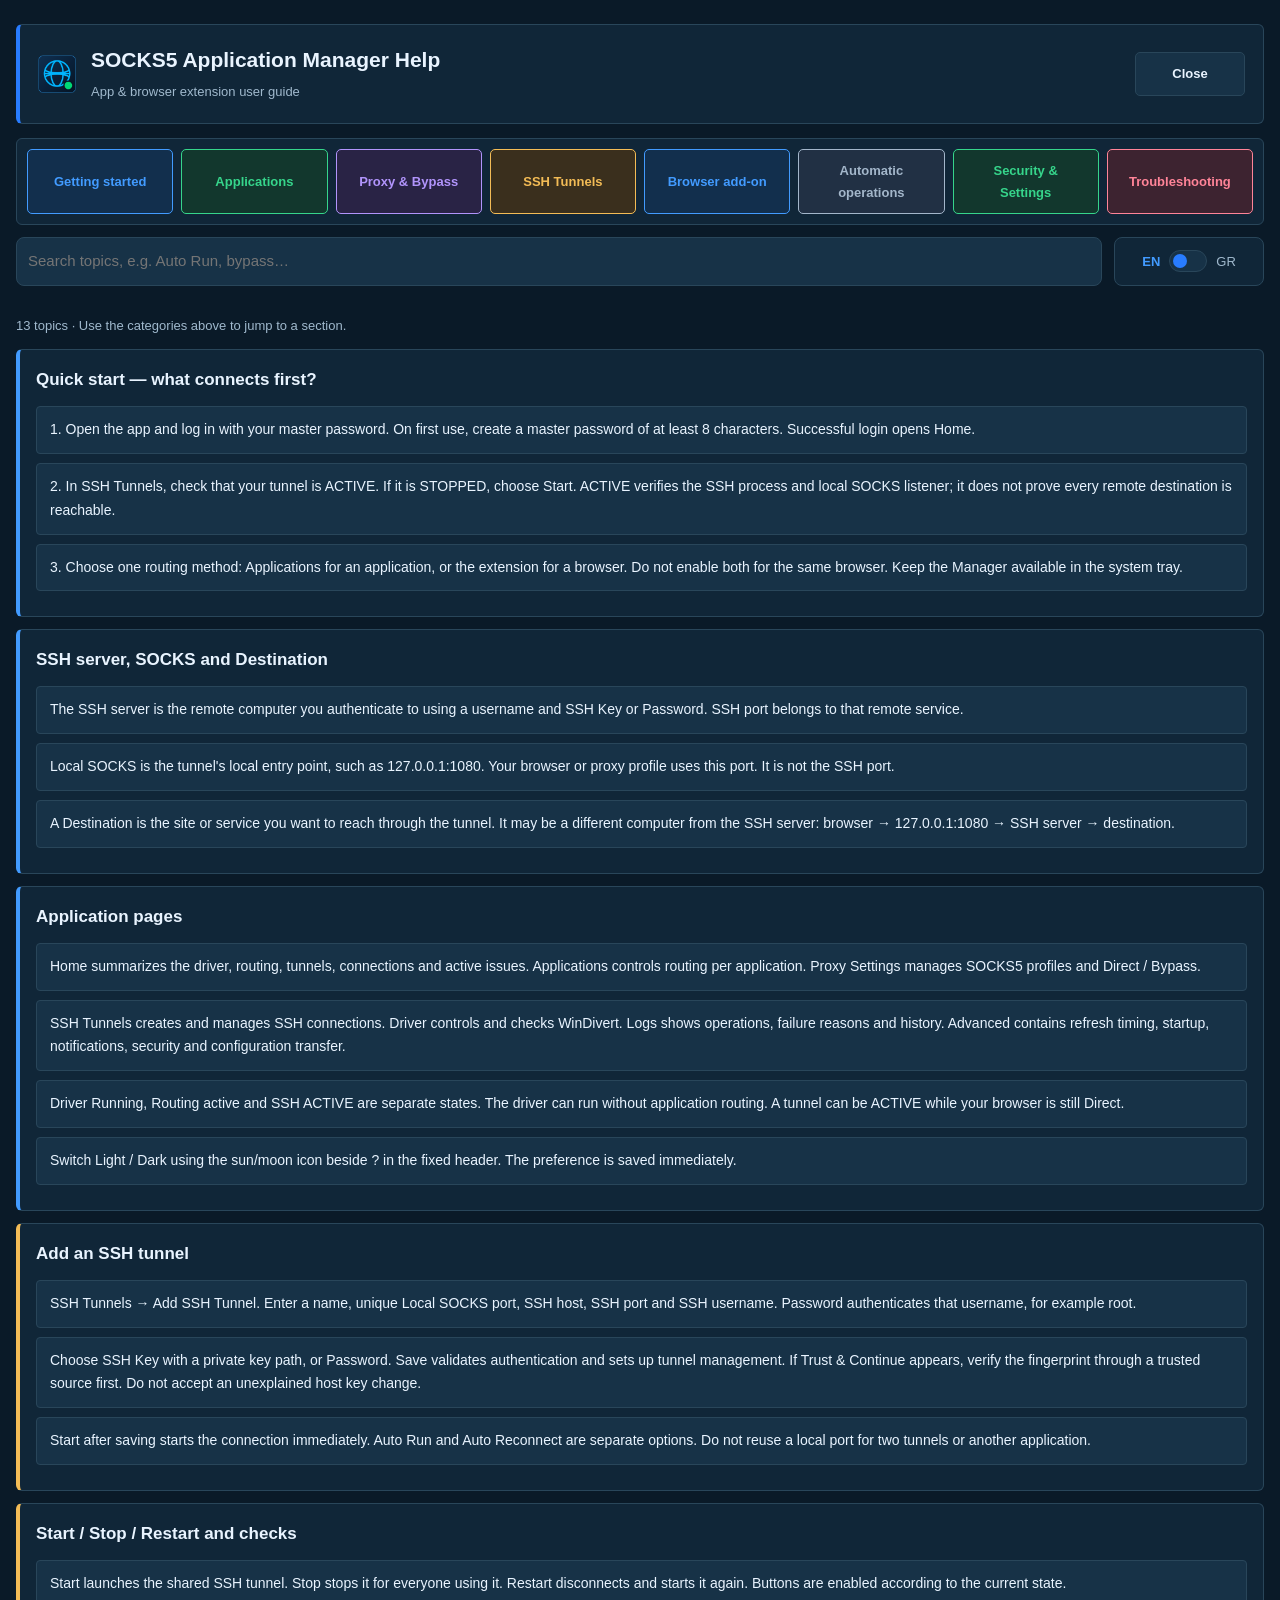
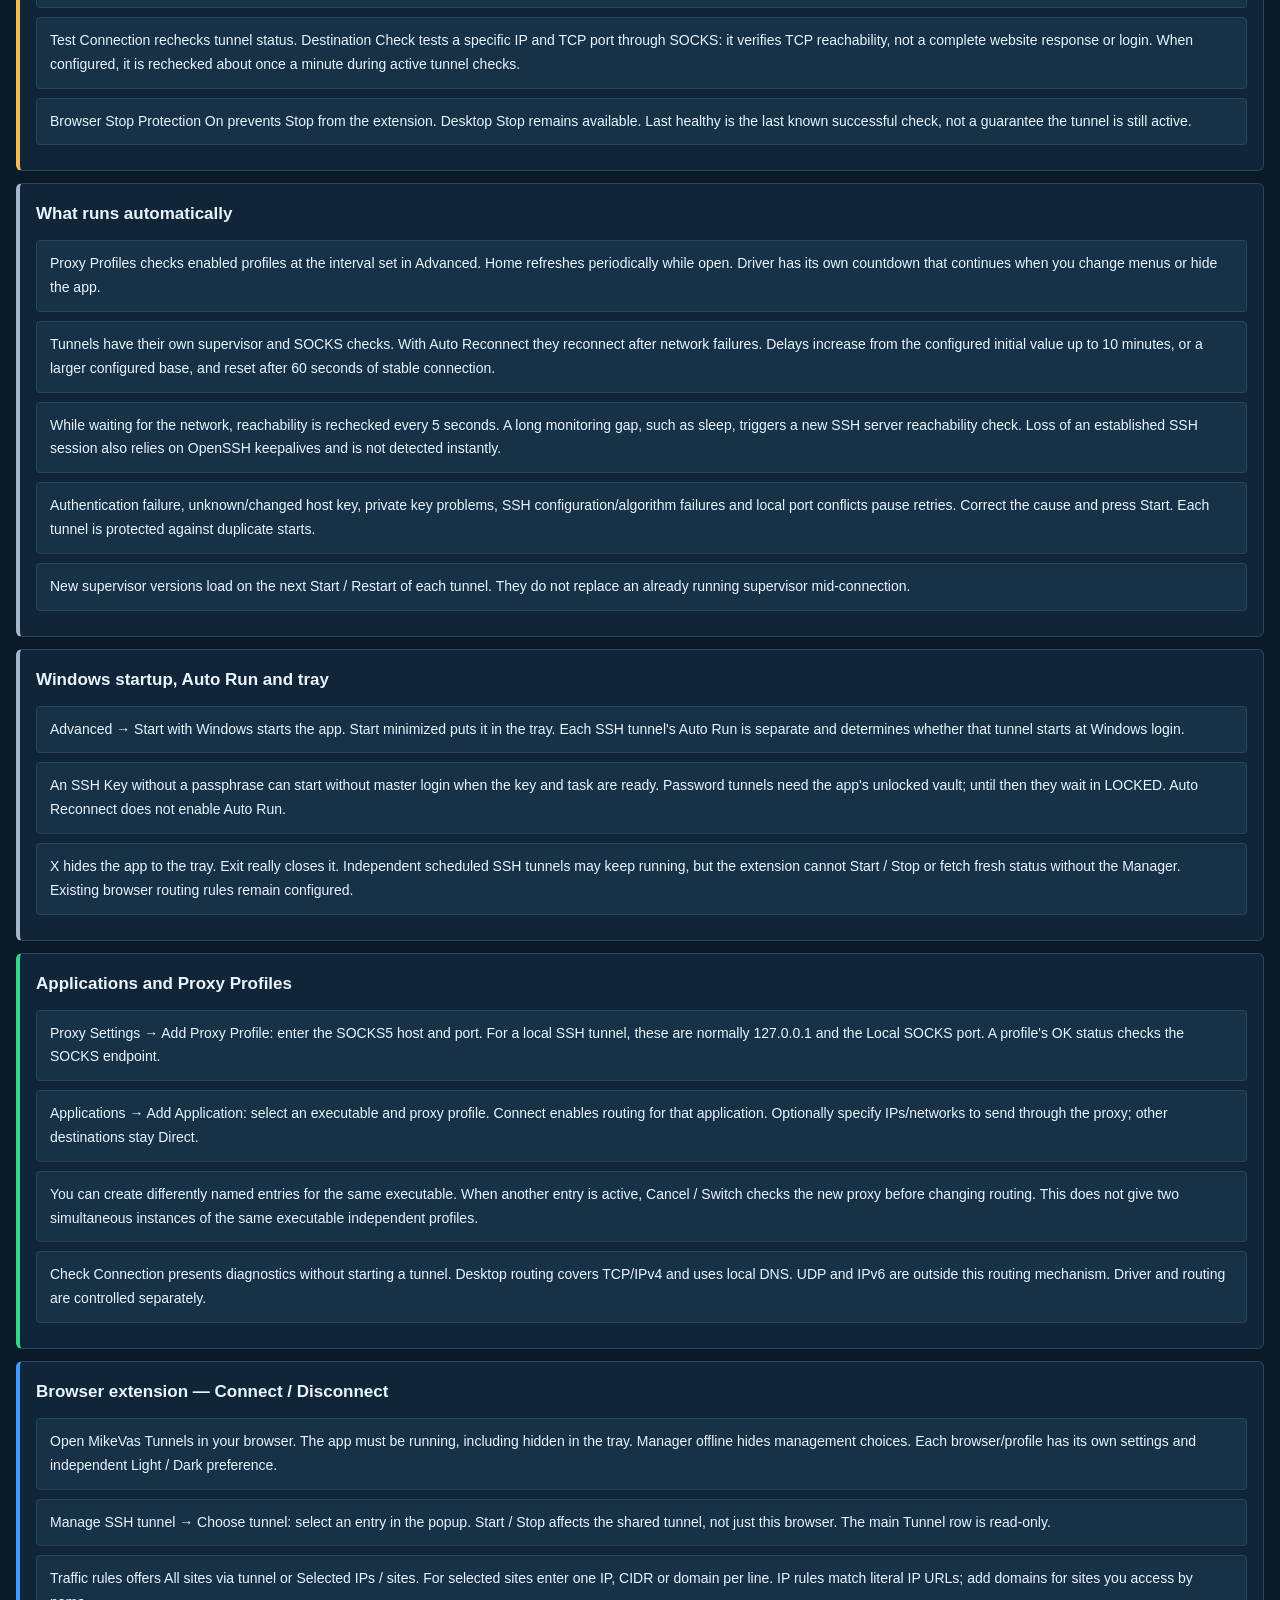
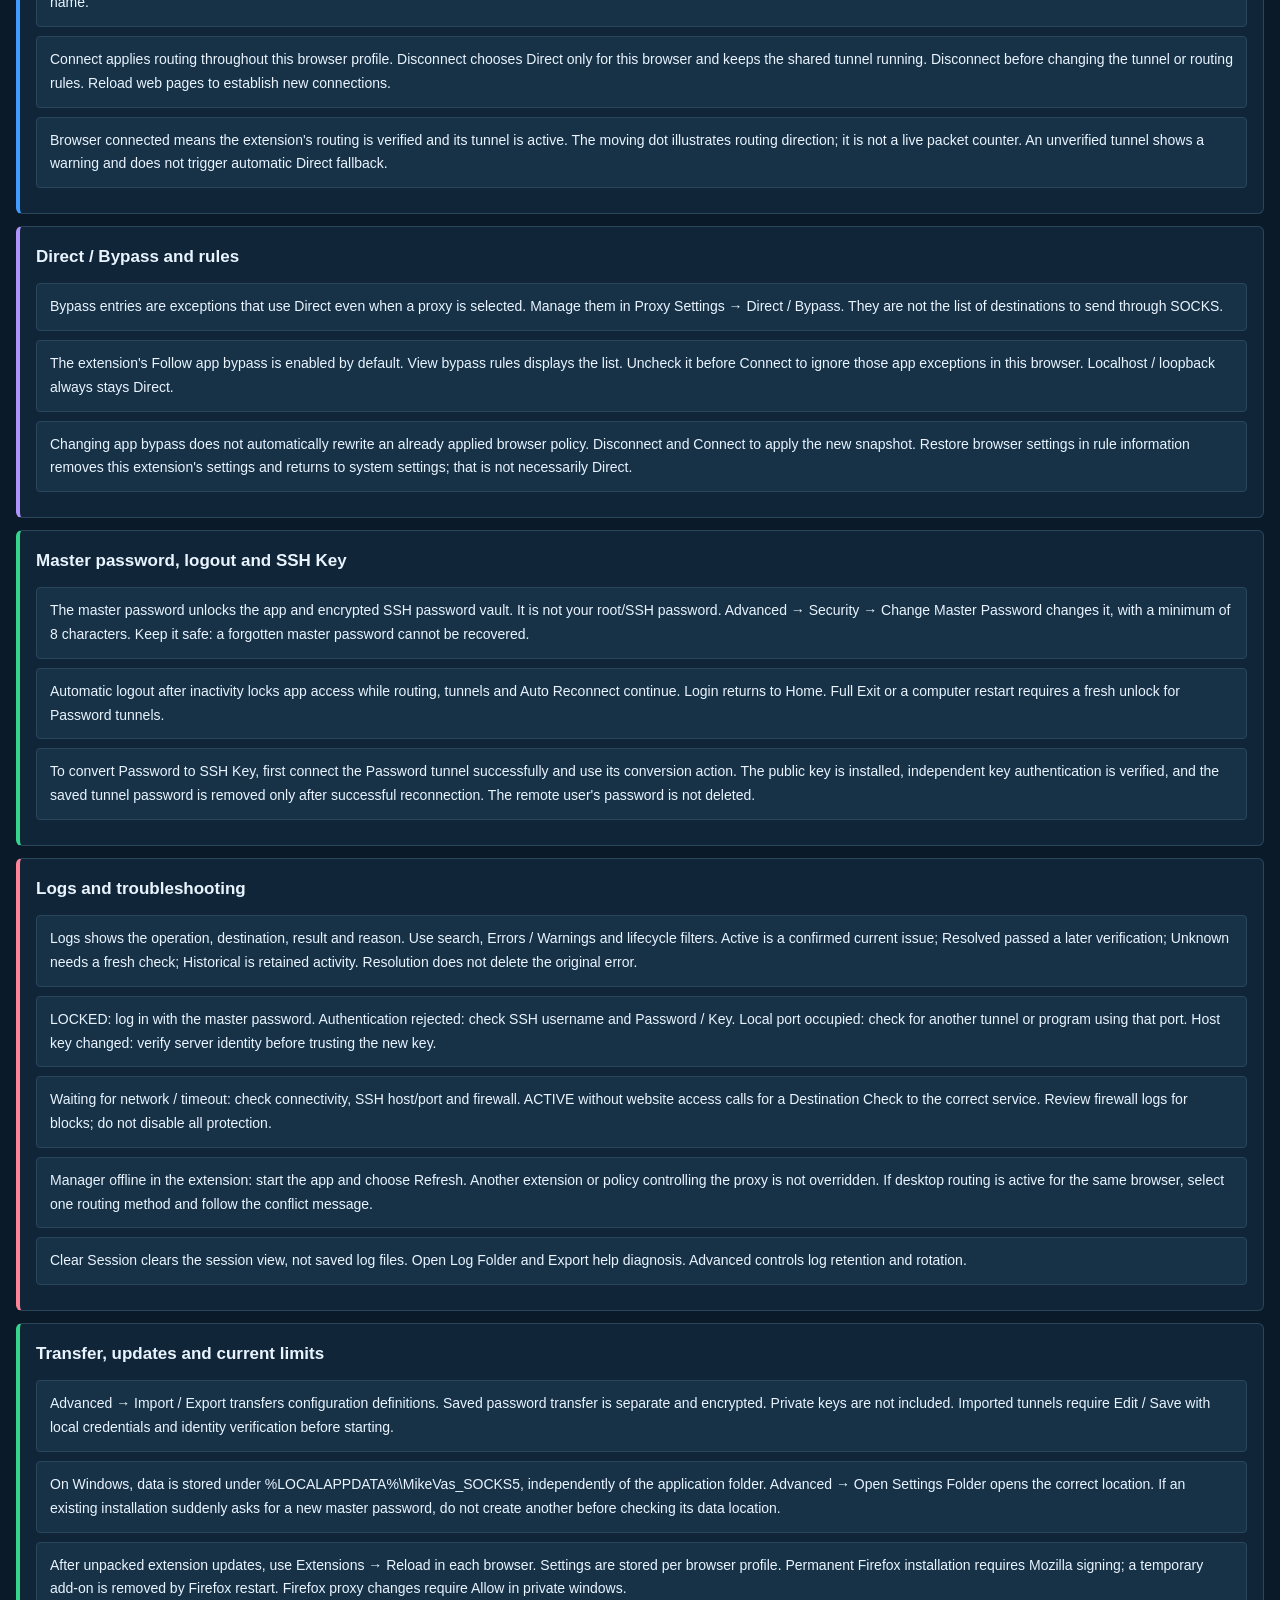
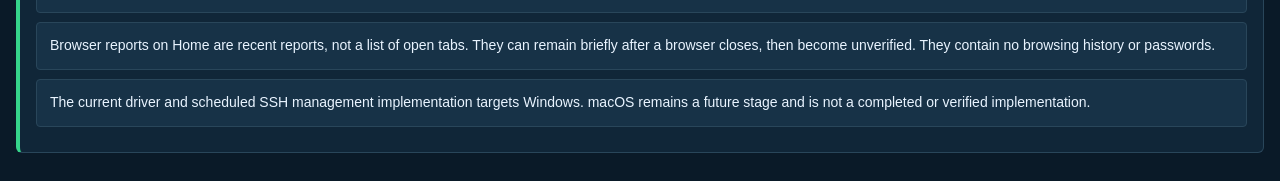
==== index.html @ c4a9d1f2 "Publish bilingual SOCKS5 Help and privacy information" ====
<!doctype html><html lang="en"><head><meta charset="utf-8"><meta name="viewport" content="width=device-width,initial-scale=1"><title>MikeVas Tunnels · Help</title><script src="help-theme.js"></script><link rel="stylesheet" href="help.css"></head><body><main><div id="guideTop"><header><img src="icon.png" width="38" height="38" alt=""><div><h1>SOCKS5 Application Manager Help</h1><p id="intro"></p></div><button id="closeGuide">Close</button></header><nav id="categories" aria-label="Help categories"></nav><div class="toolbar"><input id="search" type="search" aria-label="Search Help"><label class="language-switch"><span id="enLabel">EN</span><input id="language" type="checkbox" role="switch" aria-label="Greek language / Ελληνική γλώσσα"><span id="grLabel">GR</span></label></div></div><p id="results" role="status"></p><section data-language="el" hidden><article data-category="start" data-search="Γρήγορη εκκίνηση — τι συνδέω πρώτα; Quick start — what connects first? 1. Άνοιξε το app και κάνε login με το master password. Στην πρώτη χρήση δημιουργείς master password τουλάχιστον 8 χαρακτήρων. Μετά το login ανοίγει το Home. 2. Στο SSH Tunnels έλεγξε ότι το επιθυμητό tunnel είναι ACTIVE. Αν είναι STOPPED, πάτησε Start. Το ACTIVE σημαίνει ότι ελέγχθηκαν η εκτέλεση SSH και το τοπικό SOCKS listener — όχι ότι κάθε απομακρυσμένος προορισμός είναι διαθέσιμος. 3. Επίλεξε έναν τρόπο δρομολόγησης: Applications για μια εφαρμογή ή το πρόσθετο για τον browser. Μην ενεργοποιείς και τους δύο τρόπους για τον ίδιο browser. Η εφαρμογή παραμένει διαθέσιμη στο system tray. 1. Open the app and log in with your master password. On first use, create a master password of at least 8 characters. Successful login opens Home. 2. In SSH Tunnels, check that your tunnel is ACTIVE. If it is STOPPED, choose Start. ACTIVE verifies the SSH process and local SOCKS listener; it does not prove every remote destination is reachable. 3. Choose one routing method: Applications for an application, or the extension for a browser. Do not enable both for the same browser. Keep the Manager available in the system tray."><h2>Γρήγορη εκκίνηση — τι συνδέω πρώτα;</h2><p>1. Άνοιξε το app και κάνε login με το master password. Στην πρώτη χρήση δημιουργείς master password τουλάχιστον 8 χαρακτήρων. Μετά το login ανοίγει το Home.</p><p>2. Στο SSH Tunnels έλεγξε ότι το επιθυμητό tunnel είναι ACTIVE. Αν είναι STOPPED, πάτησε Start. Το ACTIVE σημαίνει ότι ελέγχθηκαν η εκτέλεση SSH και το τοπικό SOCKS listener — όχι ότι κάθε απομακρυσμένος προορισμός είναι διαθέσιμος.</p><p>3. Επίλεξε έναν τρόπο δρομολόγησης: Applications για μια εφαρμογή ή το πρόσθετο για τον browser. Μην ενεργοποιείς και τους δύο τρόπους για τον ίδιο browser. Η εφαρμογή παραμένει διαθέσιμη στο system tray.</p></article><article data-category="start" data-search="SSH server, SOCKS και Destination SSH server, SOCKS and Destination SSH server είναι ο απομακρυσμένος υπολογιστής στον οποίο συνδέεσαι με username και SSH Key ή Password. Το SSH port αφορά εκείνον τον server. Local SOCKS είναι η τοπική είσοδος του tunnel, π.χ. 127.0.0.1:1080. Αυτό το port χρησιμοποιεί ο browser ή το proxy profile. Δεν είναι το SSH port. Destination είναι το site ή η υπηρεσία που θέλεις να φτάσεις μέσα από το tunnel. Μπορεί να είναι άλλος υπολογιστής από τον SSH server. Παράδειγμα: browser → 127.0.0.1:1080 → SSH server → destination. The SSH server is the remote computer you authenticate to using a username and SSH Key or Password. SSH port belongs to that remote service. Local SOCKS is the tunnel&#x27;s local entry point, such as 127.0.0.1:1080. Your browser or proxy profile uses this port. It is not the SSH port. A Destination is the site or service you want to reach through the tunnel. It may be a different computer from the SSH server: browser → 127.0.0.1:1080 → SSH server → destination."><h2>SSH server, SOCKS και Destination</h2><p>SSH server είναι ο απομακρυσμένος υπολογιστής στον οποίο συνδέεσαι με username και SSH Key ή Password. Το SSH port αφορά εκείνον τον server.</p><p>Local SOCKS είναι η τοπική είσοδος του tunnel, π.χ. 127.0.0.1:1080. Αυτό το port χρησιμοποιεί ο browser ή το proxy profile. Δεν είναι το SSH port.</p><p>Destination είναι το site ή η υπηρεσία που θέλεις να φτάσεις μέσα από το tunnel. Μπορεί να είναι άλλος υπολογιστής από τον SSH server. Παράδειγμα: browser → 127.0.0.1:1080 → SSH server → destination.</p></article><article data-category="start" data-search="Οι σελίδες της εφαρμογής Application pages Home: σύνοψη driver, routing, tunnels, συνδέσεων και ενεργών προβλημάτων. Applications: δρομολόγηση ανά εφαρμογή. Proxy Settings: διαθέσιμα SOCKS5 profiles και Direct / Bypass. SSH Tunnels: δημιουργία και διαχείριση SSH συνδέσεων. Driver: κατάσταση και χειρισμός WinDivert. Logs: ενέργειες, αιτίες αποτυχίας και ιστορικό. Advanced: χρόνοι ανανέωσης, εκκίνηση, ειδοποιήσεις, ασφάλεια και μεταφορά ρυθμίσεων. Driver Running, Routing active και SSH ACTIVE είναι διαφορετικές καταστάσεις. Ο driver μπορεί να τρέχει χωρίς ενεργή δρομολόγηση. Ένα tunnel μπορεί να είναι ACTIVE χωρίς ο browser να το χρησιμοποιεί. Η αλλαγή Light / Dark γίνεται από το εικονίδιο ήλιου/φεγγαριού δίπλα στο ? της σταθερής κεφαλίδας και αποθηκεύεται αμέσως. Home summarizes the driver, routing, tunnels, connections and active issues. Applications controls routing per application. Proxy Settings manages SOCKS5 profiles and Direct / Bypass. SSH Tunnels creates and manages SSH connections. Driver controls and checks WinDivert. Logs shows operations, failure reasons and history. Advanced contains refresh timing, startup, notifications, security and configuration transfer. Driver Running, Routing active and SSH ACTIVE are separate states. The driver can run without application routing. A tunnel can be ACTIVE while your browser is still Direct. Switch Light / Dark using the sun/moon icon beside ? in the fixed header. The preference is saved immediately."><h2>Οι σελίδες της εφαρμογής</h2><p>Home: σύνοψη driver, routing, tunnels, συνδέσεων και ενεργών προβλημάτων. Applications: δρομολόγηση ανά εφαρμογή. Proxy Settings: διαθέσιμα SOCKS5 profiles και Direct / Bypass.</p><p>SSH Tunnels: δημιουργία και διαχείριση SSH συνδέσεων. Driver: κατάσταση και χειρισμός WinDivert. Logs: ενέργειες, αιτίες αποτυχίας και ιστορικό. Advanced: χρόνοι ανανέωσης, εκκίνηση, ειδοποιήσεις, ασφάλεια και μεταφορά ρυθμίσεων.</p><p>Driver Running, Routing active και SSH ACTIVE είναι διαφορετικές καταστάσεις. Ο driver μπορεί να τρέχει χωρίς ενεργή δρομολόγηση. Ένα tunnel μπορεί να είναι ACTIVE χωρίς ο browser να το χρησιμοποιεί.</p><p>Η αλλαγή Light / Dark γίνεται από το εικονίδιο ήλιου/φεγγαριού δίπλα στο ? της σταθερής κεφαλίδας και αποθηκεύεται αμέσως.</p></article><article data-category="ssh" data-search="Προσθήκη SSH tunnel Add an SSH tunnel SSH Tunnels → Add SSH Tunnel. Συμπλήρωσε όνομα, μοναδικό Local SOCKS port, SSH host, SSH port και SSH username. Το Password αφορά αυτόν τον χρήστη, π.χ. root. Επίλεξε SSH Key με διαδρομή ιδιωτικού κλειδιού ή Password. Το Save ελέγχει authentication και δημιουργεί τη διαχείριση του tunnel. Αν ζητηθεί Trust &amp; Continue, επαλήθευσε πρώτα το fingerprint από έμπιστη πηγή. Μην αποδέχεσαι ανεξήγητη αλλαγή host key. Το Start after saving ξεκινά τη σύνδεση αμέσως. Το Auto Run και το Auto Reconnect είναι ξεχωριστές επιλογές. Μην χρησιμοποιείς το ίδιο τοπικό port σε δύο tunnels ή άλλες εφαρμογές. SSH Tunnels → Add SSH Tunnel. Enter a name, unique Local SOCKS port, SSH host, SSH port and SSH username. Password authenticates that username, for example root. Choose SSH Key with a private key path, or Password. Save validates authentication and sets up tunnel management. If Trust &amp; Continue appears, verify the fingerprint through a trusted source first. Do not accept an unexplained host key change. Start after saving starts the connection immediately. Auto Run and Auto Reconnect are separate options. Do not reuse a local port for two tunnels or another application."><h2>Προσθήκη SSH tunnel</h2><p>SSH Tunnels → Add SSH Tunnel. Συμπλήρωσε όνομα, μοναδικό Local SOCKS port, SSH host, SSH port και SSH username. Το Password αφορά αυτόν τον χρήστη, π.χ. root.</p><p>Επίλεξε SSH Key με διαδρομή ιδιωτικού κλειδιού ή Password. Το Save ελέγχει authentication και δημιουργεί τη διαχείριση του tunnel. Αν ζητηθεί Trust &amp; Continue, επαλήθευσε πρώτα το fingerprint από έμπιστη πηγή. Μην αποδέχεσαι ανεξήγητη αλλαγή host key.</p><p>Το Start after saving ξεκινά τη σύνδεση αμέσως. Το Auto Run και το Auto Reconnect είναι ξεχωριστές επιλογές. Μην χρησιμοποιείς το ίδιο τοπικό port σε δύο tunnels ή άλλες εφαρμογές.</p></article><article data-category="ssh" data-search="Start / Stop / Restart και έλεγχοι Start / Stop / Restart and checks Start ξεκινά το κοινό SSH tunnel. Stop το σταματά για όλους όσοι το χρησιμοποιούν. Restart διακόπτει και ξαναξεκινά το tunnel. Τα κουμπιά ενεργοποιούνται ανάλογα με την κατάστασή του. Test Connection επανελέγχει την κατάσταση του tunnel. Destination Check αφορά συγκεκριμένη IP και TCP port μέσα από το SOCKS: επαληθεύει TCP πρόσβαση, όχι πλήρη λειτουργία ιστοσελίδας ή login. Όταν έχει οριστεί, επανελέγχεται περίπου κάθε λεπτό κατά τους ελέγχους του ενεργού tunnel. Browser Stop Protection On απαγορεύει Stop από το πρόσθετο. Το Stop μέσα στο app παραμένει διαθέσιμο. Last healthy είναι ο χρόνος της τελευταίας γνωστής επιτυχίας, όχι εγγύηση ότι η σύνδεση είναι ακόμη ενεργή. Start launches the shared SSH tunnel. Stop stops it for everyone using it. Restart disconnects and starts it again. Buttons are enabled according to the current state. Test Connection rechecks tunnel status. Destination Check tests a specific IP and TCP port through SOCKS: it verifies TCP reachability, not a complete website response or login. When configured, it is rechecked about once a minute during active tunnel checks. Browser Stop Protection On prevents Stop from the extension. Desktop Stop remains available. Last healthy is the last known successful check, not a guarantee the tunnel is still active."><h2>Start / Stop / Restart και έλεγχοι</h2><p>Start ξεκινά το κοινό SSH tunnel. Stop το σταματά για όλους όσοι το χρησιμοποιούν. Restart διακόπτει και ξαναξεκινά το tunnel. Τα κουμπιά ενεργοποιούνται ανάλογα με την κατάστασή του.</p><p>Test Connection επανελέγχει την κατάσταση του tunnel. Destination Check αφορά συγκεκριμένη IP και TCP port μέσα από το SOCKS: επαληθεύει TCP πρόσβαση, όχι πλήρη λειτουργία ιστοσελίδας ή login. Όταν έχει οριστεί, επανελέγχεται περίπου κάθε λεπτό κατά τους ελέγχους του ενεργού tunnel.</p><p>Browser Stop Protection On απαγορεύει Stop από το πρόσθετο. Το Stop μέσα στο app παραμένει διαθέσιμο. Last healthy είναι ο χρόνος της τελευταίας γνωστής επιτυχίας, όχι εγγύηση ότι η σύνδεση είναι ακόμη ενεργή.</p></article><article data-category="automatic" data-search="Τι κάνει αυτόματα What runs automatically Proxy Profiles: έλεγχος των ενεργοποιημένων profiles στο διάστημα του Advanced. Home: περιοδική ενημέρωση όταν είναι ανοιχτό. Driver: ανεξάρτητη αντίστροφη μέτρηση που συνεχίζεται όταν αλλάζεις μενού ή κρύβεις το app. Τα tunnels έχουν δικό τους supervisor και ελέγχους SOCKS. Με Auto Reconnect επανασυνδέονται μετά από αποτυχίες δικτύου. Η αναμονή αυξάνεται από τον επιλεγμένο αρχικό χρόνο έως 10 λεπτά, ή μεγαλύτερο αρχικό χρόνο αν έχει οριστεί, και επανέρχεται μετά από 60 δευτερόλεπτα σταθερής σύνδεσης. Κατά την αναμονή δικτύου γίνεται επανέλεγχος ανά 5 δευτερόλεπτα. Μεγάλο κενό επιτήρησης, όπως sleep, προκαλεί νέο έλεγχο πρόσβασης στον SSH server. Η ανίχνευση απώλειας μιας ήδη ενεργής SSH σύνδεσης χρησιμοποιεί και τα OpenSSH keepalives και δεν είναι στιγμιαία. Λάθος authentication, άγνωστο/αλλαγμένο host key, πρόβλημα ιδιωτικού key, SSH configuration/algorithm ή κατειλημμένο local port σταματούν τις επαναλήψεις. Διόρθωσε την αιτία και πάτησε Start. Κάθε tunnel έχει προστασία από διπλές εκκινήσεις. Οι νέες εκδόσεις του supervisor φορτώνονται στο επόμενο Start / Restart του tunnel. Δεν αντικαθιστούν την εκτέλεση ενός ήδη ενεργού tunnel στη μέση της σύνδεσης. Proxy Profiles checks enabled profiles at the interval set in Advanced. Home refreshes periodically while open. Driver has its own countdown that continues when you change menus or hide the app. Tunnels have their own supervisor and SOCKS checks. With Auto Reconnect they reconnect after network failures. Delays increase from the configured initial value up to 10 minutes, or a larger configured base, and reset after 60 seconds of stable connection. While waiting for the network, reachability is rechecked every 5 seconds. A long monitoring gap, such as sleep, triggers a new SSH server reachability check. Loss of an established SSH session also relies on OpenSSH keepalives and is not detected instantly. Authentication failure, unknown/changed host key, private key problems, SSH configuration/algorithm failures and local port conflicts pause retries. Correct the cause and press Start. Each tunnel is protected against duplicate starts. New supervisor versions load on the next Start / Restart of each tunnel. They do not replace an already running supervisor mid-connection."><h2>Τι κάνει αυτόματα</h2><p>Proxy Profiles: έλεγχος των ενεργοποιημένων profiles στο διάστημα του Advanced. Home: περιοδική ενημέρωση όταν είναι ανοιχτό. Driver: ανεξάρτητη αντίστροφη μέτρηση που συνεχίζεται όταν αλλάζεις μενού ή κρύβεις το app.</p><p>Τα tunnels έχουν δικό τους supervisor και ελέγχους SOCKS. Με Auto Reconnect επανασυνδέονται μετά από αποτυχίες δικτύου. Η αναμονή αυξάνεται από τον επιλεγμένο αρχικό χρόνο έως 10 λεπτά, ή μεγαλύτερο αρχικό χρόνο αν έχει οριστεί, και επανέρχεται μετά από 60 δευτερόλεπτα σταθερής σύνδεσης.</p><p>Κατά την αναμονή δικτύου γίνεται επανέλεγχος ανά 5 δευτερόλεπτα. Μεγάλο κενό επιτήρησης, όπως sleep, προκαλεί νέο έλεγχο πρόσβασης στον SSH server. Η ανίχνευση απώλειας μιας ήδη ενεργής SSH σύνδεσης χρησιμοποιεί και τα OpenSSH keepalives και δεν είναι στιγμιαία.</p><p>Λάθος authentication, άγνωστο/αλλαγμένο host key, πρόβλημα ιδιωτικού key, SSH configuration/algorithm ή κατειλημμένο local port σταματούν τις επαναλήψεις. Διόρθωσε την αιτία και πάτησε Start. Κάθε tunnel έχει προστασία από διπλές εκκινήσεις.</p><p>Οι νέες εκδόσεις του supervisor φορτώνονται στο επόμενο Start / Restart του tunnel. Δεν αντικαθιστούν την εκτέλεση ενός ήδη ενεργού tunnel στη μέση της σύνδεσης.</p></article><article data-category="automatic" data-search="Windows startup, Auto Run και tray Windows startup, Auto Run and tray Advanced → Start with Windows ξεκινά το app. Start minimized το εμφανίζει στο tray. Το Auto Run κάθε SSH tunnel είναι ξεχωριστό: καθορίζει αν το tunnel ξεκινά με το login στα Windows. SSH Key χωρίς passphrase μπορεί να ξεκινά χωρίς master login, όταν το key και το task είναι έτοιμα. Password tunnel χρειάζεται ξεκλείδωτο vault από το app· πριν από αυτό περιμένει σε LOCKED. Το Auto Reconnect δεν ενεργοποιεί από μόνο του το Auto Run. Το Χ κρύβει το app στο tray. Exit το κλείνει πραγματικά. Τα ανεξάρτητα scheduled SSH tunnels μπορούν να συνεχίζουν, αλλά το πρόσθετο δεν μπορεί να κάνει Start / Stop ή να πάρει νέα στοιχεία χωρίς το Manager. Οι ήδη εφαρμοσμένοι κανόνες browser παραμένουν. Advanced → Start with Windows starts the app. Start minimized puts it in the tray. Each SSH tunnel&#x27;s Auto Run is separate and determines whether that tunnel starts at Windows login. An SSH Key without a passphrase can start without master login when the key and task are ready. Password tunnels need the app&#x27;s unlocked vault; until then they wait in LOCKED. Auto Reconnect does not enable Auto Run. X hides the app to the tray. Exit really closes it. Independent scheduled SSH tunnels may keep running, but the extension cannot Start / Stop or fetch fresh status without the Manager. Existing browser routing rules remain configured."><h2>Windows startup, Auto Run και tray</h2><p>Advanced → Start with Windows ξεκινά το app. Start minimized το εμφανίζει στο tray. Το Auto Run κάθε SSH tunnel είναι ξεχωριστό: καθορίζει αν το tunnel ξεκινά με το login στα Windows.</p><p>SSH Key χωρίς passphrase μπορεί να ξεκινά χωρίς master login, όταν το key και το task είναι έτοιμα. Password tunnel χρειάζεται ξεκλείδωτο vault από το app· πριν από αυτό περιμένει σε LOCKED. Το Auto Reconnect δεν ενεργοποιεί από μόνο του το Auto Run.</p><p>Το Χ κρύβει το app στο tray. Exit το κλείνει πραγματικά. Τα ανεξάρτητα scheduled SSH tunnels μπορούν να συνεχίζουν, αλλά το πρόσθετο δεν μπορεί να κάνει Start / Stop ή να πάρει νέα στοιχεία χωρίς το Manager. Οι ήδη εφαρμοσμένοι κανόνες browser παραμένουν.</p></article><article data-category="applications" data-search="Applications και Proxy Profiles Applications and Proxy Profiles Proxy Settings → Add Proxy Profile: δώσε το SOCKS5 host και port. Για τοπικό SSH tunnel είναι συνήθως 127.0.0.1 και το Local SOCKS port. Το OK ενός profile αφορά τον έλεγχο του SOCKS endpoint. Applications → Add Application: επίλεξε executable και proxy profile. Connect ενεργοποιεί δρομολόγηση για τη συγκεκριμένη εφαρμογή. Προαιρετικά όρισε IP / networks που θα πάνε μέσω proxy· οι υπόλοιποι προορισμοί μένουν Direct. Για το ίδιο executable μπορείς να έχεις διαφορετικές ονομασμένες εγγραφές. Όταν άλλη εγγραφή είναι ήδη ενεργή, το popup Cancel / Switch ελέγχει πρώτα το νέο proxy και μετά αλλάζει τη δρομολόγηση. Δεν ξεχωρίζει δύο ταυτόχρονες εκτελέσεις του ίδιου executable ως ανεξάρτητα profiles. Check Connection παρουσιάζει διαγνωστικά χωρίς να ξεκινά tunnel. Η δρομολόγηση του desktop καλύπτει TCP/IPv4 και χρησιμοποιεί το τοπικό DNS. UDP και IPv6 δεν δρομολογούνται από αυτόν τον μηχανισμό. Το Driver και το routing ελέγχονται ξεχωριστά. Proxy Settings → Add Proxy Profile: enter the SOCKS5 host and port. For a local SSH tunnel, these are normally 127.0.0.1 and the Local SOCKS port. A profile&#x27;s OK status checks the SOCKS endpoint. Applications → Add Application: select an executable and proxy profile. Connect enables routing for that application. Optionally specify IPs/networks to send through the proxy; other destinations stay Direct. You can create differently named entries for the same executable. When another entry is active, Cancel / Switch checks the new proxy before changing routing. This does not give two simultaneous instances of the same executable independent profiles. Check Connection presents diagnostics without starting a tunnel. Desktop routing covers TCP/IPv4 and uses local DNS. UDP and IPv6 are outside this routing mechanism. Driver and routing are controlled separately."><h2>Applications και Proxy Profiles</h2><p>Proxy Settings → Add Proxy Profile: δώσε το SOCKS5 host και port. Για τοπικό SSH tunnel είναι συνήθως 127.0.0.1 και το Local SOCKS port. Το OK ενός profile αφορά τον έλεγχο του SOCKS endpoint.</p><p>Applications → Add Application: επίλεξε executable και proxy profile. Connect ενεργοποιεί δρομολόγηση για τη συγκεκριμένη εφαρμογή. Προαιρετικά όρισε IP / networks που θα πάνε μέσω proxy· οι υπόλοιποι προορισμοί μένουν Direct.</p><p>Για το ίδιο executable μπορείς να έχεις διαφορετικές ονομασμένες εγγραφές. Όταν άλλη εγγραφή είναι ήδη ενεργή, το popup Cancel / Switch ελέγχει πρώτα το νέο proxy και μετά αλλάζει τη δρομολόγηση. Δεν ξεχωρίζει δύο ταυτόχρονες εκτελέσεις του ίδιου executable ως ανεξάρτητα profiles.</p><p>Check Connection παρουσιάζει διαγνωστικά χωρίς να ξεκινά tunnel. Η δρομολόγηση του desktop καλύπτει TCP/IPv4 και χρησιμοποιεί το τοπικό DNS. UDP και IPv6 δεν δρομολογούνται από αυτόν τον μηχανισμό. Το Driver και το routing ελέγχονται ξεχωριστά.</p></article><article data-category="browser" data-search="Πρόσθετο browser — Connect / Disconnect Browser extension — Connect / Disconnect Άνοιξε το MikeVas Tunnels στον browser. Το app πρέπει να τρέχει, ακόμη και κρυμμένο στο tray. Η ένδειξη Manager offline κρύβει τις επιλογές διαχείρισης. Κάθε browser/profile έχει δικές του ρυθμίσεις και ανεξάρτητο Light / Dark. Manage SSH tunnel → Choose tunnel: επίλεξε από το popup. Τα Start / Stop αφορούν το κοινό tunnel, όχι μόνο τον browser. Η γραμμή Tunnel στην κύρια οθόνη είναι μόνο ένδειξη. Traffic rules: All sites via tunnel ή Selected IPs / sites. Στη δεύτερη επιλογή βάλε μία IP, CIDR ή domain ανά γραμμή. Οι IP κανόνες ταιριάζουν σε URL με κυριολεκτική IP· πρόσθεσε domain για site που ανοίγεις με όνομα. Connect εφαρμόζει τη ρύθμιση σε όλο το συγκεκριμένο browser profile. Disconnect επιλέγει Direct μόνο για αυτόν τον browser, χωρίς να σταματά το κοινό tunnel. Όσο είναι συνδεδεμένος ο browser, αποσυνδέσου πρώτα για αλλαγή tunnel ή κανόνων. Κάνε Reload στη σελίδα για νέες συνδέσεις. Browser connected σημαίνει επιβεβαιωμένη ρύθμιση του πρόσθετου και ενεργό tunnel. Η κινούμενη τελεία δείχνει κατεύθυνση δρομολόγησης, όχι πραγματική καταμέτρηση πακέτων. Αν το tunnel δεν επαληθεύεται, εμφανίζεται προειδοποίηση και δεν γίνεται αυτόματο Direct fallback. Open MikeVas Tunnels in your browser. The app must be running, including hidden in the tray. Manager offline hides management choices. Each browser/profile has its own settings and independent Light / Dark preference. Manage SSH tunnel → Choose tunnel: select an entry in the popup. Start / Stop affects the shared tunnel, not just this browser. The main Tunnel row is read-only. Traffic rules offers All sites via tunnel or Selected IPs / sites. For selected sites enter one IP, CIDR or domain per line. IP rules match literal IP URLs; add domains for sites you access by name. Connect applies routing throughout this browser profile. Disconnect chooses Direct only for this browser and keeps the shared tunnel running. Disconnect before changing the tunnel or routing rules. Reload web pages to establish new connections. Browser connected means the extension&#x27;s routing is verified and its tunnel is active. The moving dot illustrates routing direction; it is not a live packet counter. An unverified tunnel shows a warning and does not trigger automatic Direct fallback."><h2>Πρόσθετο browser — Connect / Disconnect</h2><p>Άνοιξε το MikeVas Tunnels στον browser. Το app πρέπει να τρέχει, ακόμη και κρυμμένο στο tray. Η ένδειξη Manager offline κρύβει τις επιλογές διαχείρισης. Κάθε browser/profile έχει δικές του ρυθμίσεις και ανεξάρτητο Light / Dark.</p><p>Manage SSH tunnel → Choose tunnel: επίλεξε από το popup. Τα Start / Stop αφορούν το κοινό tunnel, όχι μόνο τον browser. Η γραμμή Tunnel στην κύρια οθόνη είναι μόνο ένδειξη.</p><p>Traffic rules: All sites via tunnel ή Selected IPs / sites. Στη δεύτερη επιλογή βάλε μία IP, CIDR ή domain ανά γραμμή. Οι IP κανόνες ταιριάζουν σε URL με κυριολεκτική IP· πρόσθεσε domain για site που ανοίγεις με όνομα.</p><p>Connect εφαρμόζει τη ρύθμιση σε όλο το συγκεκριμένο browser profile. Disconnect επιλέγει Direct μόνο για αυτόν τον browser, χωρίς να σταματά το κοινό tunnel. Όσο είναι συνδεδεμένος ο browser, αποσυνδέσου πρώτα για αλλαγή tunnel ή κανόνων. Κάνε Reload στη σελίδα για νέες συνδέσεις.</p><p>Browser connected σημαίνει επιβεβαιωμένη ρύθμιση του πρόσθετου και ενεργό tunnel. Η κινούμενη τελεία δείχνει κατεύθυνση δρομολόγησης, όχι πραγματική καταμέτρηση πακέτων. Αν το tunnel δεν επαληθεύεται, εμφανίζεται προειδοποίηση και δεν γίνεται αυτόματο Direct fallback.</p></article><article data-category="proxy" data-search="Direct / Bypass και κανόνες Direct / Bypass and rules Bypass είναι εξαιρέσεις που βγαίνουν Direct ακόμη και όταν έχει επιλεγεί proxy. Διαχειρίζονται από Proxy Settings → Direct / Bypass. Δεν είναι λίστα προορισμών που πρέπει να πάνε μέσα στο SOCKS. Στο πρόσθετο το Follow app bypass είναι ενεργό από προεπιλογή. View bypass rules δείχνει τη λίστα. Αν το απενεργοποιήσεις πριν από Connect, το συγκεκριμένο browser αγνοεί αυτές τις εξαιρέσεις. Localhost / loopback παραμένουν πάντα Direct. Οι αλλαγές στα app bypass δεν ξαναγράφουν αυτόματα ήδη εφαρμοσμένους κανόνες browser. Για νέα ρύθμιση κάνε Disconnect και Connect. Το Restore browser settings στις πληροφορίες κανόνων αφαιρεί τη ρύθμιση του πρόσθετου και επιστρέφει στις ρυθμίσεις συστήματος — δεν σημαίνει υποχρεωτικά Direct. Bypass entries are exceptions that use Direct even when a proxy is selected. Manage them in Proxy Settings → Direct / Bypass. They are not the list of destinations to send through SOCKS. The extension&#x27;s Follow app bypass is enabled by default. View bypass rules displays the list. Uncheck it before Connect to ignore those app exceptions in this browser. Localhost / loopback always stays Direct. Changing app bypass does not automatically rewrite an already applied browser policy. Disconnect and Connect to apply the new snapshot. Restore browser settings in rule information removes this extension&#x27;s settings and returns to system settings; that is not necessarily Direct."><h2>Direct / Bypass και κανόνες</h2><p>Bypass είναι εξαιρέσεις που βγαίνουν Direct ακόμη και όταν έχει επιλεγεί proxy. Διαχειρίζονται από Proxy Settings → Direct / Bypass. Δεν είναι λίστα προορισμών που πρέπει να πάνε μέσα στο SOCKS.</p><p>Στο πρόσθετο το Follow app bypass είναι ενεργό από προεπιλογή. View bypass rules δείχνει τη λίστα. Αν το απενεργοποιήσεις πριν από Connect, το συγκεκριμένο browser αγνοεί αυτές τις εξαιρέσεις. Localhost / loopback παραμένουν πάντα Direct.</p><p>Οι αλλαγές στα app bypass δεν ξαναγράφουν αυτόματα ήδη εφαρμοσμένους κανόνες browser. Για νέα ρύθμιση κάνε Disconnect και Connect. Το Restore browser settings στις πληροφορίες κανόνων αφαιρεί τη ρύθμιση του πρόσθετου και επιστρέφει στις ρυθμίσεις συστήματος — δεν σημαίνει υποχρεωτικά Direct.</p></article><article data-category="security" data-search="Master password, logout και SSH Key Master password, logout and SSH Key Το master password ξεκλειδώνει το app και το κρυπτογραφημένο vault των SSH passwords. Δεν είναι το root/SSH password. Advanced → Security → Change Master Password αλλάζει το master με ελάχιστο 8 χαρακτήρες. Κράτησέ το με ασφάλεια: δεν υπάρχει ανάκτηση ξεχασμένου master. Automatic logout σε λεπτά αδράνειας κλειδώνει την πρόσβαση στο app, ενώ routing, tunnels και Auto Reconnect συνεχίζουν. Το login ξανανοίγει το Home. Το πλήρες Exit ή restart υπολογιστή απαιτεί νέο ξεκλείδωμα για Password tunnels. Μετατροπή Password σε SSH Key: σύνδεσε πρώτα επιτυχώς το Password tunnel και χρησιμοποίησε τη μετατροπή της εγγραφής. Εγκαθίσταται δημόσιο key, ελέγχεται ανεξάρτητη σύνδεση με key και μόνο μετά την επιτυχημένη επανασύνδεση αφαιρείται το αποθηκευμένο password του tunnel. Το password του απομακρυσμένου χρήστη δεν διαγράφεται. The master password unlocks the app and encrypted SSH password vault. It is not your root/SSH password. Advanced → Security → Change Master Password changes it, with a minimum of 8 characters. Keep it safe: a forgotten master password cannot be recovered. Automatic logout after inactivity locks app access while routing, tunnels and Auto Reconnect continue. Login returns to Home. Full Exit or a computer restart requires a fresh unlock for Password tunnels. To convert Password to SSH Key, first connect the Password tunnel successfully and use its conversion action. The public key is installed, independent key authentication is verified, and the saved tunnel password is removed only after successful reconnection. The remote user&#x27;s password is not deleted."><h2>Master password, logout και SSH Key</h2><p>Το master password ξεκλειδώνει το app και το κρυπτογραφημένο vault των SSH passwords. Δεν είναι το root/SSH password. Advanced → Security → Change Master Password αλλάζει το master με ελάχιστο 8 χαρακτήρες. Κράτησέ το με ασφάλεια: δεν υπάρχει ανάκτηση ξεχασμένου master.</p><p>Automatic logout σε λεπτά αδράνειας κλειδώνει την πρόσβαση στο app, ενώ routing, tunnels και Auto Reconnect συνεχίζουν. Το login ξανανοίγει το Home. Το πλήρες Exit ή restart υπολογιστή απαιτεί νέο ξεκλείδωμα για Password tunnels.</p><p>Μετατροπή Password σε SSH Key: σύνδεσε πρώτα επιτυχώς το Password tunnel και χρησιμοποίησε τη μετατροπή της εγγραφής. Εγκαθίσταται δημόσιο key, ελέγχεται ανεξάρτητη σύνδεση με key και μόνο μετά την επιτυχημένη επανασύνδεση αφαιρείται το αποθηκευμένο password του tunnel. Το password του απομακρυσμένου χρήστη δεν διαγράφεται.</p></article><article data-category="troubleshooting" data-search="Logs και αντιμετώπιση προβλημάτων Logs and troubleshooting Logs εμφανίζει την ενέργεια, τον προορισμό, το αποτέλεσμα και την αιτία. Χρησιμοποίησε αναζήτηση, Errors / Warnings και φίλτρο κατάστασης. Active είναι επιβεβαιωμένο ενεργό πρόβλημα, Resolved επιλύθηκε μετά από έλεγχο, Unknown χρειάζεται νέο έλεγχο και Historical είναι ιστορική καταγραφή. Η επίλυση δεν διαγράφει το αρχικό σφάλμα. LOCKED: κάνε master login. Authentication rejected: έλεγξε SSH username και Password / Key. Local port occupied: έλεγξε αν άλλο tunnel ή πρόγραμμα χρησιμοποιεί το port. Host key changed: επιβεβαίωσε την ταυτότητα του server πριν εμπιστευτείς νέο key. Waiting for network / timeout: έλεγξε σύνδεση, SSH host/port και firewall. Το ACTIVE χωρίς πρόσβαση σε site χρειάζεται Destination Check προς τη σωστή υπηρεσία. Για αποκλεισμό από firewall έλεγξε την καταγραφή του firewall· μην απενεργοποιείς συνολικά την προστασία. Manager offline στο πρόσθετο: άνοιξε το app και πάτησε Refresh. Αν άλλη επέκταση ή policy ελέγχει το proxy, η εφαρμογή δεν την παρακάμπτει. Αν υπάρχει desktop routing για τον ίδιο browser, επίλεξε έναν μηχανισμό και ακολούθησε το μήνυμα σύγκρουσης. Clear Session καθαρίζει την προβολή συνεδρίας, όχι τα αποθηκευμένα log files. Open Log Folder και Export βοηθούν στη διάγνωση. Η διατήρηση/περιστροφή logs ορίζεται στο Advanced. Logs shows the operation, destination, result and reason. Use search, Errors / Warnings and lifecycle filters. Active is a confirmed current issue; Resolved passed a later verification; Unknown needs a fresh check; Historical is retained activity. Resolution does not delete the original error. LOCKED: log in with the master password. Authentication rejected: check SSH username and Password / Key. Local port occupied: check for another tunnel or program using that port. Host key changed: verify server identity before trusting the new key. Waiting for network / timeout: check connectivity, SSH host/port and firewall. ACTIVE without website access calls for a Destination Check to the correct service. Review firewall logs for blocks; do not disable all protection. Manager offline in the extension: start the app and choose Refresh. Another extension or policy controlling the proxy is not overridden. If desktop routing is active for the same browser, select one routing method and follow the conflict message. Clear Session clears the session view, not saved log files. Open Log Folder and Export help diagnosis. Advanced controls log retention and rotation."><h2>Logs και αντιμετώπιση προβλημάτων</h2><p>Logs εμφανίζει την ενέργεια, τον προορισμό, το αποτέλεσμα και την αιτία. Χρησιμοποίησε αναζήτηση, Errors / Warnings και φίλτρο κατάστασης. Active είναι επιβεβαιωμένο ενεργό πρόβλημα, Resolved επιλύθηκε μετά από έλεγχο, Unknown χρειάζεται νέο έλεγχο και Historical είναι ιστορική καταγραφή. Η επίλυση δεν διαγράφει το αρχικό σφάλμα.</p><p>LOCKED: κάνε master login. Authentication rejected: έλεγξε SSH username και Password / Key. Local port occupied: έλεγξε αν άλλο tunnel ή πρόγραμμα χρησιμοποιεί το port. Host key changed: επιβεβαίωσε την ταυτότητα του server πριν εμπιστευτείς νέο key.</p><p>Waiting for network / timeout: έλεγξε σύνδεση, SSH host/port και firewall. Το ACTIVE χωρίς πρόσβαση σε site χρειάζεται Destination Check προς τη σωστή υπηρεσία. Για αποκλεισμό από firewall έλεγξε την καταγραφή του firewall· μην απενεργοποιείς συνολικά την προστασία.</p><p>Manager offline στο πρόσθετο: άνοιξε το app και πάτησε Refresh. Αν άλλη επέκταση ή policy ελέγχει το proxy, η εφαρμογή δεν την παρακάμπτει. Αν υπάρχει desktop routing για τον ίδιο browser, επίλεξε έναν μηχανισμό και ακολούθησε το μήνυμα σύγκρουσης.</p><p>Clear Session καθαρίζει την προβολή συνεδρίας, όχι τα αποθηκευμένα log files. Open Log Folder και Export βοηθούν στη διάγνωση. Η διατήρηση/περιστροφή logs ορίζεται στο Advanced.</p></article><article data-category="security" data-search="Μεταφορά, ενημέρωση και όρια Transfer, updates and current limits Advanced → Import / Export μεταφέρει ορισμούς ρυθμίσεων. Η μεταφορά αποθηκευμένων passwords είναι ξεχωριστή και κρυπτογραφημένη. Τα private keys δεν περιλαμβάνονται. Τα εισαγόμενα tunnels χρειάζονται Edit / Save με τα τοπικά credentials και έλεγχο ταυτότητας πριν ξεκινήσουν. Στα Windows τα δεδομένα αποθηκεύονται κάτω από %LOCALAPPDATA%\MikeVas_SOCKS5, ανεξάρτητα από τον φάκελο της εφαρμογής. Το Advanced → Open Settings Folder ανοίγει τον σωστό φάκελο. Αν ζητηθεί ξαφνικά νέο master password σε υπάρχουσα εγκατάσταση, μην δημιουργήσεις άλλο πριν ελεγχθεί η διαδρομή δεδομένων. Μετά από αλλαγές του unpacked πρόσθετου κάνε Extensions → Reload σε κάθε browser. Οι υπάρχουσες ρυθμίσεις αποθηκεύονται ανά browser profile. Η μόνιμη εγκατάσταση Firefox χρειάζεται υπογραφή Mozilla· προσωρινό πρόσθετο χάνεται μετά από restart του Firefox. Αλλαγές proxy στο Firefox απαιτούν Allow in private windows. Τα reports browser στο Home είναι πρόσφατες αναφορές, όχι λίστα ανοιχτών tabs. Μπορεί να μείνουν προσωρινά μετά το κλείσιμο browser και μετά χαρακτηρίζονται μη επιβεβαιωμένα. Δεν περιέχουν ιστορικό περιήγησης ή passwords. Η τρέχουσα υλοποίηση διαχείρισης driver και scheduled SSH είναι για Windows. Το macOS παραμένει μελλοντικό στάδιο· δεν θεωρείται ολοκληρωμένη ή δοκιμασμένη λειτουργία. Advanced → Import / Export transfers configuration definitions. Saved password transfer is separate and encrypted. Private keys are not included. Imported tunnels require Edit / Save with local credentials and identity verification before starting. On Windows, data is stored under %LOCALAPPDATA%\MikeVas_SOCKS5, independently of the application folder. Advanced → Open Settings Folder opens the correct location. If an existing installation suddenly asks for a new master password, do not create another before checking its data location. After unpacked extension updates, use Extensions → Reload in each browser. Settings are stored per browser profile. Permanent Firefox installation requires Mozilla signing; a temporary add-on is removed by Firefox restart. Firefox proxy changes require Allow in private windows. Browser reports on Home are recent reports, not a list of open tabs. They can remain briefly after a browser closes, then become unverified. They contain no browsing history or passwords. The current driver and scheduled SSH management implementation targets Windows. macOS remains a future stage and is not a completed or verified implementation."><h2>Μεταφορά, ενημέρωση και όρια</h2><p>Advanced → Import / Export μεταφέρει ορισμούς ρυθμίσεων. Η μεταφορά αποθηκευμένων passwords είναι ξεχωριστή και κρυπτογραφημένη. Τα private keys δεν περιλαμβάνονται. Τα εισαγόμενα tunnels χρειάζονται Edit / Save με τα τοπικά credentials και έλεγχο ταυτότητας πριν ξεκινήσουν.</p><p>Στα Windows τα δεδομένα αποθηκεύονται κάτω από %LOCALAPPDATA%\MikeVas_SOCKS5, ανεξάρτητα από τον φάκελο της εφαρμογής. Το Advanced → Open Settings Folder ανοίγει τον σωστό φάκελο. Αν ζητηθεί ξαφνικά νέο master password σε υπάρχουσα εγκατάσταση, μην δημιουργήσεις άλλο πριν ελεγχθεί η διαδρομή δεδομένων.</p><p>Μετά από αλλαγές του unpacked πρόσθετου κάνε Extensions → Reload σε κάθε browser. Οι υπάρχουσες ρυθμίσεις αποθηκεύονται ανά browser profile. Η μόνιμη εγκατάσταση Firefox χρειάζεται υπογραφή Mozilla· προσωρινό πρόσθετο χάνεται μετά από restart του Firefox. Αλλαγές proxy στο Firefox απαιτούν Allow in private windows.</p><p>Τα reports browser στο Home είναι πρόσφατες αναφορές, όχι λίστα ανοιχτών tabs. Μπορεί να μείνουν προσωρινά μετά το κλείσιμο browser και μετά χαρακτηρίζονται μη επιβεβαιωμένα. Δεν περιέχουν ιστορικό περιήγησης ή passwords.</p><p>Η τρέχουσα υλοποίηση διαχείρισης driver και scheduled SSH είναι για Windows. Το macOS παραμένει μελλοντικό στάδιο· δεν θεωρείται ολοκληρωμένη ή δοκιμασμένη λειτουργία.</p></article></section><section data-language="en"><article data-category="start" data-search="Γρήγορη εκκίνηση — τι συνδέω πρώτα; Quick start — what connects first? 1. Άνοιξε το app και κάνε login με το master password. Στην πρώτη χρήση δημιουργείς master password τουλάχιστον 8 χαρακτήρων. Μετά το login ανοίγει το Home. 2. Στο SSH Tunnels έλεγξε ότι το επιθυμητό tunnel είναι ACTIVE. Αν είναι STOPPED, πάτησε Start. Το ACTIVE σημαίνει ότι ελέγχθηκαν η εκτέλεση SSH και το τοπικό SOCKS listener — όχι ότι κάθε απομακρυσμένος προορισμός είναι διαθέσιμος. 3. Επίλεξε έναν τρόπο δρομολόγησης: Applications για μια εφαρμογή ή το πρόσθετο για τον browser. Μην ενεργοποιείς και τους δύο τρόπους για τον ίδιο browser. Η εφαρμογή παραμένει διαθέσιμη στο system tray. 1. Open the app and log in with your master password. On first use, create a master password of at least 8 characters. Successful login opens Home. 2. In SSH Tunnels, check that your tunnel is ACTIVE. If it is STOPPED, choose Start. ACTIVE verifies the SSH process and local SOCKS listener; it does not prove every remote destination is reachable. 3. Choose one routing method: Applications for an application, or the extension for a browser. Do not enable both for the same browser. Keep the Manager available in the system tray."><h2>Quick start — what connects first?</h2><p>1. Open the app and log in with your master password. On first use, create a master password of at least 8 characters. Successful login opens Home.</p><p>2. In SSH Tunnels, check that your tunnel is ACTIVE. If it is STOPPED, choose Start. ACTIVE verifies the SSH process and local SOCKS listener; it does not prove every remote destination is reachable.</p><p>3. Choose one routing method: Applications for an application, or the extension for a browser. Do not enable both for the same browser. Keep the Manager available in the system tray.</p></article><article data-category="start" data-search="SSH server, SOCKS και Destination SSH server, SOCKS and Destination SSH server είναι ο απομακρυσμένος υπολογιστής στον οποίο συνδέεσαι με username και SSH Key ή Password. Το SSH port αφορά εκείνον τον server. Local SOCKS είναι η τοπική είσοδος του tunnel, π.χ. 127.0.0.1:1080. Αυτό το port χρησιμοποιεί ο browser ή το proxy profile. Δεν είναι το SSH port. Destination είναι το site ή η υπηρεσία που θέλεις να φτάσεις μέσα από το tunnel. Μπορεί να είναι άλλος υπολογιστής από τον SSH server. Παράδειγμα: browser → 127.0.0.1:1080 → SSH server → destination. The SSH server is the remote computer you authenticate to using a username and SSH Key or Password. SSH port belongs to that remote service. Local SOCKS is the tunnel&#x27;s local entry point, such as 127.0.0.1:1080. Your browser or proxy profile uses this port. It is not the SSH port. A Destination is the site or service you want to reach through the tunnel. It may be a different computer from the SSH server: browser → 127.0.0.1:1080 → SSH server → destination."><h2>SSH server, SOCKS and Destination</h2><p>The SSH server is the remote computer you authenticate to using a username and SSH Key or Password. SSH port belongs to that remote service.</p><p>Local SOCKS is the tunnel&#x27;s local entry point, such as 127.0.0.1:1080. Your browser or proxy profile uses this port. It is not the SSH port.</p><p>A Destination is the site or service you want to reach through the tunnel. It may be a different computer from the SSH server: browser → 127.0.0.1:1080 → SSH server → destination.</p></article><article data-category="start" data-search="Οι σελίδες της εφαρμογής Application pages Home: σύνοψη driver, routing, tunnels, συνδέσεων και ενεργών προβλημάτων. Applications: δρομολόγηση ανά εφαρμογή. Proxy Settings: διαθέσιμα SOCKS5 profiles και Direct / Bypass. SSH Tunnels: δημιουργία και διαχείριση SSH συνδέσεων. Driver: κατάσταση και χειρισμός WinDivert. Logs: ενέργειες, αιτίες αποτυχίας και ιστορικό. Advanced: χρόνοι ανανέωσης, εκκίνηση, ειδοποιήσεις, ασφάλεια και μεταφορά ρυθμίσεων. Driver Running, Routing active και SSH ACTIVE είναι διαφορετικές καταστάσεις. Ο driver μπορεί να τρέχει χωρίς ενεργή δρομολόγηση. Ένα tunnel μπορεί να είναι ACTIVE χωρίς ο browser να το χρησιμοποιεί. Η αλλαγή Light / Dark γίνεται από το εικονίδιο ήλιου/φεγγαριού δίπλα στο ? της σταθερής κεφαλίδας και αποθηκεύεται αμέσως. Home summarizes the driver, routing, tunnels, connections and active issues. Applications controls routing per application. Proxy Settings manages SOCKS5 profiles and Direct / Bypass. SSH Tunnels creates and manages SSH connections. Driver controls and checks WinDivert. Logs shows operations, failure reasons and history. Advanced contains refresh timing, startup, notifications, security and configuration transfer. Driver Running, Routing active and SSH ACTIVE are separate states. The driver can run without application routing. A tunnel can be ACTIVE while your browser is still Direct. Switch Light / Dark using the sun/moon icon beside ? in the fixed header. The preference is saved immediately."><h2>Application pages</h2><p>Home summarizes the driver, routing, tunnels, connections and active issues. Applications controls routing per application. Proxy Settings manages SOCKS5 profiles and Direct / Bypass.</p><p>SSH Tunnels creates and manages SSH connections. Driver controls and checks WinDivert. Logs shows operations, failure reasons and history. Advanced contains refresh timing, startup, notifications, security and configuration transfer.</p><p>Driver Running, Routing active and SSH ACTIVE are separate states. The driver can run without application routing. A tunnel can be ACTIVE while your browser is still Direct.</p><p>Switch Light / Dark using the sun/moon icon beside ? in the fixed header. The preference is saved immediately.</p></article><article data-category="ssh" data-search="Προσθήκη SSH tunnel Add an SSH tunnel SSH Tunnels → Add SSH Tunnel. Συμπλήρωσε όνομα, μοναδικό Local SOCKS port, SSH host, SSH port και SSH username. Το Password αφορά αυτόν τον χρήστη, π.χ. root. Επίλεξε SSH Key με διαδρομή ιδιωτικού κλειδιού ή Password. Το Save ελέγχει authentication και δημιουργεί τη διαχείριση του tunnel. Αν ζητηθεί Trust &amp; Continue, επαλήθευσε πρώτα το fingerprint από έμπιστη πηγή. Μην αποδέχεσαι ανεξήγητη αλλαγή host key. Το Start after saving ξεκινά τη σύνδεση αμέσως. Το Auto Run και το Auto Reconnect είναι ξεχωριστές επιλογές. Μην χρησιμοποιείς το ίδιο τοπικό port σε δύο tunnels ή άλλες εφαρμογές. SSH Tunnels → Add SSH Tunnel. Enter a name, unique Local SOCKS port, SSH host, SSH port and SSH username. Password authenticates that username, for example root. Choose SSH Key with a private key path, or Password. Save validates authentication and sets up tunnel management. If Trust &amp; Continue appears, verify the fingerprint through a trusted source first. Do not accept an unexplained host key change. Start after saving starts the connection immediately. Auto Run and Auto Reconnect are separate options. Do not reuse a local port for two tunnels or another application."><h2>Add an SSH tunnel</h2><p>SSH Tunnels → Add SSH Tunnel. Enter a name, unique Local SOCKS port, SSH host, SSH port and SSH username. Password authenticates that username, for example root.</p><p>Choose SSH Key with a private key path, or Password. Save validates authentication and sets up tunnel management. If Trust &amp; Continue appears, verify the fingerprint through a trusted source first. Do not accept an unexplained host key change.</p><p>Start after saving starts the connection immediately. Auto Run and Auto Reconnect are separate options. Do not reuse a local port for two tunnels or another application.</p></article><article data-category="ssh" data-search="Start / Stop / Restart και έλεγχοι Start / Stop / Restart and checks Start ξεκινά το κοινό SSH tunnel. Stop το σταματά για όλους όσοι το χρησιμοποιούν. Restart διακόπτει και ξαναξεκινά το tunnel. Τα κουμπιά ενεργοποιούνται ανάλογα με την κατάστασή του. Test Connection επανελέγχει την κατάσταση του tunnel. Destination Check αφορά συγκεκριμένη IP και TCP port μέσα από το SOCKS: επαληθεύει TCP πρόσβαση, όχι πλήρη λειτουργία ιστοσελίδας ή login. Όταν έχει οριστεί, επανελέγχεται περίπου κάθε λεπτό κατά τους ελέγχους του ενεργού tunnel. Browser Stop Protection On απαγορεύει Stop από το πρόσθετο. Το Stop μέσα στο app παραμένει διαθέσιμο. Last healthy είναι ο χρόνος της τελευταίας γνωστής επιτυχίας, όχι εγγύηση ότι η σύνδεση είναι ακόμη ενεργή. Start launches the shared SSH tunnel. Stop stops it for everyone using it. Restart disconnects and starts it again. Buttons are enabled according to the current state. Test Connection rechecks tunnel status. Destination Check tests a specific IP and TCP port through SOCKS: it verifies TCP reachability, not a complete website response or login. When configured, it is rechecked about once a minute during active tunnel checks. Browser Stop Protection On prevents Stop from the extension. Desktop Stop remains available. Last healthy is the last known successful check, not a guarantee the tunnel is still active."><h2>Start / Stop / Restart and checks</h2><p>Start launches the shared SSH tunnel. Stop stops it for everyone using it. Restart disconnects and starts it again. Buttons are enabled according to the current state.</p><p>Test Connection rechecks tunnel status. Destination Check tests a specific IP and TCP port through SOCKS: it verifies TCP reachability, not a complete website response or login. When configured, it is rechecked about once a minute during active tunnel checks.</p><p>Browser Stop Protection On prevents Stop from the extension. Desktop Stop remains available. Last healthy is the last known successful check, not a guarantee the tunnel is still active.</p></article><article data-category="automatic" data-search="Τι κάνει αυτόματα What runs automatically Proxy Profiles: έλεγχος των ενεργοποιημένων profiles στο διάστημα του Advanced. Home: περιοδική ενημέρωση όταν είναι ανοιχτό. Driver: ανεξάρτητη αντίστροφη μέτρηση που συνεχίζεται όταν αλλάζεις μενού ή κρύβεις το app. Τα tunnels έχουν δικό τους supervisor και ελέγχους SOCKS. Με Auto Reconnect επανασυνδέονται μετά από αποτυχίες δικτύου. Η αναμονή αυξάνεται από τον επιλεγμένο αρχικό χρόνο έως 10 λεπτά, ή μεγαλύτερο αρχικό χρόνο αν έχει οριστεί, και επανέρχεται μετά από 60 δευτερόλεπτα σταθερής σύνδεσης. Κατά την αναμονή δικτύου γίνεται επανέλεγχος ανά 5 δευτερόλεπτα. Μεγάλο κενό επιτήρησης, όπως sleep, προκαλεί νέο έλεγχο πρόσβασης στον SSH server. Η ανίχνευση απώλειας μιας ήδη ενεργής SSH σύνδεσης χρησιμοποιεί και τα OpenSSH keepalives και δεν είναι στιγμιαία. Λάθος authentication, άγνωστο/αλλαγμένο host key, πρόβλημα ιδιωτικού key, SSH configuration/algorithm ή κατειλημμένο local port σταματούν τις επαναλήψεις. Διόρθωσε την αιτία και πάτησε Start. Κάθε tunnel έχει προστασία από διπλές εκκινήσεις. Οι νέες εκδόσεις του supervisor φορτώνονται στο επόμενο Start / Restart του tunnel. Δεν αντικαθιστούν την εκτέλεση ενός ήδη ενεργού tunnel στη μέση της σύνδεσης. Proxy Profiles checks enabled profiles at the interval set in Advanced. Home refreshes periodically while open. Driver has its own countdown that continues when you change menus or hide the app. Tunnels have their own supervisor and SOCKS checks. With Auto Reconnect they reconnect after network failures. Delays increase from the configured initial value up to 10 minutes, or a larger configured base, and reset after 60 seconds of stable connection. While waiting for the network, reachability is rechecked every 5 seconds. A long monitoring gap, such as sleep, triggers a new SSH server reachability check. Loss of an established SSH session also relies on OpenSSH keepalives and is not detected instantly. Authentication failure, unknown/changed host key, private key problems, SSH configuration/algorithm failures and local port conflicts pause retries. Correct the cause and press Start. Each tunnel is protected against duplicate starts. New supervisor versions load on the next Start / Restart of each tunnel. They do not replace an already running supervisor mid-connection."><h2>What runs automatically</h2><p>Proxy Profiles checks enabled profiles at the interval set in Advanced. Home refreshes periodically while open. Driver has its own countdown that continues when you change menus or hide the app.</p><p>Tunnels have their own supervisor and SOCKS checks. With Auto Reconnect they reconnect after network failures. Delays increase from the configured initial value up to 10 minutes, or a larger configured base, and reset after 60 seconds of stable connection.</p><p>While waiting for the network, reachability is rechecked every 5 seconds. A long monitoring gap, such as sleep, triggers a new SSH server reachability check. Loss of an established SSH session also relies on OpenSSH keepalives and is not detected instantly.</p><p>Authentication failure, unknown/changed host key, private key problems, SSH configuration/algorithm failures and local port conflicts pause retries. Correct the cause and press Start. Each tunnel is protected against duplicate starts.</p><p>New supervisor versions load on the next Start / Restart of each tunnel. They do not replace an already running supervisor mid-connection.</p></article><article data-category="automatic" data-search="Windows startup, Auto Run και tray Windows startup, Auto Run and tray Advanced → Start with Windows ξεκινά το app. Start minimized το εμφανίζει στο tray. Το Auto Run κάθε SSH tunnel είναι ξεχωριστό: καθορίζει αν το tunnel ξεκινά με το login στα Windows. SSH Key χωρίς passphrase μπορεί να ξεκινά χωρίς master login, όταν το key και το task είναι έτοιμα. Password tunnel χρειάζεται ξεκλείδωτο vault από το app· πριν από αυτό περιμένει σε LOCKED. Το Auto Reconnect δεν ενεργοποιεί από μόνο του το Auto Run. Το Χ κρύβει το app στο tray. Exit το κλείνει πραγματικά. Τα ανεξάρτητα scheduled SSH tunnels μπορούν να συνεχίζουν, αλλά το πρόσθετο δεν μπορεί να κάνει Start / Stop ή να πάρει νέα στοιχεία χωρίς το Manager. Οι ήδη εφαρμοσμένοι κανόνες browser παραμένουν. Advanced → Start with Windows starts the app. Start minimized puts it in the tray. Each SSH tunnel&#x27;s Auto Run is separate and determines whether that tunnel starts at Windows login. An SSH Key without a passphrase can start without master login when the key and task are ready. Password tunnels need the app&#x27;s unlocked vault; until then they wait in LOCKED. Auto Reconnect does not enable Auto Run. X hides the app to the tray. Exit really closes it. Independent scheduled SSH tunnels may keep running, but the extension cannot Start / Stop or fetch fresh status without the Manager. Existing browser routing rules remain configured."><h2>Windows startup, Auto Run and tray</h2><p>Advanced → Start with Windows starts the app. Start minimized puts it in the tray. Each SSH tunnel&#x27;s Auto Run is separate and determines whether that tunnel starts at Windows login.</p><p>An SSH Key without a passphrase can start without master login when the key and task are ready. Password tunnels need the app&#x27;s unlocked vault; until then they wait in LOCKED. Auto Reconnect does not enable Auto Run.</p><p>X hides the app to the tray. Exit really closes it. Independent scheduled SSH tunnels may keep running, but the extension cannot Start / Stop or fetch fresh status without the Manager. Existing browser routing rules remain configured.</p></article><article data-category="applications" data-search="Applications και Proxy Profiles Applications and Proxy Profiles Proxy Settings → Add Proxy Profile: δώσε το SOCKS5 host και port. Για τοπικό SSH tunnel είναι συνήθως 127.0.0.1 και το Local SOCKS port. Το OK ενός profile αφορά τον έλεγχο του SOCKS endpoint. Applications → Add Application: επίλεξε executable και proxy profile. Connect ενεργοποιεί δρομολόγηση για τη συγκεκριμένη εφαρμογή. Προαιρετικά όρισε IP / networks που θα πάνε μέσω proxy· οι υπόλοιποι προορισμοί μένουν Direct. Για το ίδιο executable μπορείς να έχεις διαφορετικές ονομασμένες εγγραφές. Όταν άλλη εγγραφή είναι ήδη ενεργή, το popup Cancel / Switch ελέγχει πρώτα το νέο proxy και μετά αλλάζει τη δρομολόγηση. Δεν ξεχωρίζει δύο ταυτόχρονες εκτελέσεις του ίδιου executable ως ανεξάρτητα profiles. Check Connection παρουσιάζει διαγνωστικά χωρίς να ξεκινά tunnel. Η δρομολόγηση του desktop καλύπτει TCP/IPv4 και χρησιμοποιεί το τοπικό DNS. UDP και IPv6 δεν δρομολογούνται από αυτόν τον μηχανισμό. Το Driver και το routing ελέγχονται ξεχωριστά. Proxy Settings → Add Proxy Profile: enter the SOCKS5 host and port. For a local SSH tunnel, these are normally 127.0.0.1 and the Local SOCKS port. A profile&#x27;s OK status checks the SOCKS endpoint. Applications → Add Application: select an executable and proxy profile. Connect enables routing for that application. Optionally specify IPs/networks to send through the proxy; other destinations stay Direct. You can create differently named entries for the same executable. When another entry is active, Cancel / Switch checks the new proxy before changing routing. This does not give two simultaneous instances of the same executable independent profiles. Check Connection presents diagnostics without starting a tunnel. Desktop routing covers TCP/IPv4 and uses local DNS. UDP and IPv6 are outside this routing mechanism. Driver and routing are controlled separately."><h2>Applications and Proxy Profiles</h2><p>Proxy Settings → Add Proxy Profile: enter the SOCKS5 host and port. For a local SSH tunnel, these are normally 127.0.0.1 and the Local SOCKS port. A profile&#x27;s OK status checks the SOCKS endpoint.</p><p>Applications → Add Application: select an executable and proxy profile. Connect enables routing for that application. Optionally specify IPs/networks to send through the proxy; other destinations stay Direct.</p><p>You can create differently named entries for the same executable. When another entry is active, Cancel / Switch checks the new proxy before changing routing. This does not give two simultaneous instances of the same executable independent profiles.</p><p>Check Connection presents diagnostics without starting a tunnel. Desktop routing covers TCP/IPv4 and uses local DNS. UDP and IPv6 are outside this routing mechanism. Driver and routing are controlled separately.</p></article><article data-category="browser" data-search="Πρόσθετο browser — Connect / Disconnect Browser extension — Connect / Disconnect Άνοιξε το MikeVas Tunnels στον browser. Το app πρέπει να τρέχει, ακόμη και κρυμμένο στο tray. Η ένδειξη Manager offline κρύβει τις επιλογές διαχείρισης. Κάθε browser/profile έχει δικές του ρυθμίσεις και ανεξάρτητο Light / Dark. Manage SSH tunnel → Choose tunnel: επίλεξε από το popup. Τα Start / Stop αφορούν το κοινό tunnel, όχι μόνο τον browser. Η γραμμή Tunnel στην κύρια οθόνη είναι μόνο ένδειξη. Traffic rules: All sites via tunnel ή Selected IPs / sites. Στη δεύτερη επιλογή βάλε μία IP, CIDR ή domain ανά γραμμή. Οι IP κανόνες ταιριάζουν σε URL με κυριολεκτική IP· πρόσθεσε domain για site που ανοίγεις με όνομα. Connect εφαρμόζει τη ρύθμιση σε όλο το συγκεκριμένο browser profile. Disconnect επιλέγει Direct μόνο για αυτόν τον browser, χωρίς να σταματά το κοινό tunnel. Όσο είναι συνδεδεμένος ο browser, αποσυνδέσου πρώτα για αλλαγή tunnel ή κανόνων. Κάνε Reload στη σελίδα για νέες συνδέσεις. Browser connected σημαίνει επιβεβαιωμένη ρύθμιση του πρόσθετου και ενεργό tunnel. Η κινούμενη τελεία δείχνει κατεύθυνση δρομολόγησης, όχι πραγματική καταμέτρηση πακέτων. Αν το tunnel δεν επαληθεύεται, εμφανίζεται προειδοποίηση και δεν γίνεται αυτόματο Direct fallback. Open MikeVas Tunnels in your browser. The app must be running, including hidden in the tray. Manager offline hides management choices. Each browser/profile has its own settings and independent Light / Dark preference. Manage SSH tunnel → Choose tunnel: select an entry in the popup. Start / Stop affects the shared tunnel, not just this browser. The main Tunnel row is read-only. Traffic rules offers All sites via tunnel or Selected IPs / sites. For selected sites enter one IP, CIDR or domain per line. IP rules match literal IP URLs; add domains for sites you access by name. Connect applies routing throughout this browser profile. Disconnect chooses Direct only for this browser and keeps the shared tunnel running. Disconnect before changing the tunnel or routing rules. Reload web pages to establish new connections. Browser connected means the extension&#x27;s routing is verified and its tunnel is active. The moving dot illustrates routing direction; it is not a live packet counter. An unverified tunnel shows a warning and does not trigger automatic Direct fallback."><h2>Browser extension — Connect / Disconnect</h2><p>Open MikeVas Tunnels in your browser. The app must be running, including hidden in the tray. Manager offline hides management choices. Each browser/profile has its own settings and independent Light / Dark preference.</p><p>Manage SSH tunnel → Choose tunnel: select an entry in the popup. Start / Stop affects the shared tunnel, not just this browser. The main Tunnel row is read-only.</p><p>Traffic rules offers All sites via tunnel or Selected IPs / sites. For selected sites enter one IP, CIDR or domain per line. IP rules match literal IP URLs; add domains for sites you access by name.</p><p>Connect applies routing throughout this browser profile. Disconnect chooses Direct only for this browser and keeps the shared tunnel running. Disconnect before changing the tunnel or routing rules. Reload web pages to establish new connections.</p><p>Browser connected means the extension&#x27;s routing is verified and its tunnel is active. The moving dot illustrates routing direction; it is not a live packet counter. An unverified tunnel shows a warning and does not trigger automatic Direct fallback.</p></article><article data-category="proxy" data-search="Direct / Bypass και κανόνες Direct / Bypass and rules Bypass είναι εξαιρέσεις που βγαίνουν Direct ακόμη και όταν έχει επιλεγεί proxy. Διαχειρίζονται από Proxy Settings → Direct / Bypass. Δεν είναι λίστα προορισμών που πρέπει να πάνε μέσα στο SOCKS. Στο πρόσθετο το Follow app bypass είναι ενεργό από προεπιλογή. View bypass rules δείχνει τη λίστα. Αν το απενεργοποιήσεις πριν από Connect, το συγκεκριμένο browser αγνοεί αυτές τις εξαιρέσεις. Localhost / loopback παραμένουν πάντα Direct. Οι αλλαγές στα app bypass δεν ξαναγράφουν αυτόματα ήδη εφαρμοσμένους κανόνες browser. Για νέα ρύθμιση κάνε Disconnect και Connect. Το Restore browser settings στις πληροφορίες κανόνων αφαιρεί τη ρύθμιση του πρόσθετου και επιστρέφει στις ρυθμίσεις συστήματος — δεν σημαίνει υποχρεωτικά Direct. Bypass entries are exceptions that use Direct even when a proxy is selected. Manage them in Proxy Settings → Direct / Bypass. They are not the list of destinations to send through SOCKS. The extension&#x27;s Follow app bypass is enabled by default. View bypass rules displays the list. Uncheck it before Connect to ignore those app exceptions in this browser. Localhost / loopback always stays Direct. Changing app bypass does not automatically rewrite an already applied browser policy. Disconnect and Connect to apply the new snapshot. Restore browser settings in rule information removes this extension&#x27;s settings and returns to system settings; that is not necessarily Direct."><h2>Direct / Bypass and rules</h2><p>Bypass entries are exceptions that use Direct even when a proxy is selected. Manage them in Proxy Settings → Direct / Bypass. They are not the list of destinations to send through SOCKS.</p><p>The extension&#x27;s Follow app bypass is enabled by default. View bypass rules displays the list. Uncheck it before Connect to ignore those app exceptions in this browser. Localhost / loopback always stays Direct.</p><p>Changing app bypass does not automatically rewrite an already applied browser policy. Disconnect and Connect to apply the new snapshot. Restore browser settings in rule information removes this extension&#x27;s settings and returns to system settings; that is not necessarily Direct.</p></article><article data-category="security" data-search="Master password, logout και SSH Key Master password, logout and SSH Key Το master password ξεκλειδώνει το app και το κρυπτογραφημένο vault των SSH passwords. Δεν είναι το root/SSH password. Advanced → Security → Change Master Password αλλάζει το master με ελάχιστο 8 χαρακτήρες. Κράτησέ το με ασφάλεια: δεν υπάρχει ανάκτηση ξεχασμένου master. Automatic logout σε λεπτά αδράνειας κλειδώνει την πρόσβαση στο app, ενώ routing, tunnels και Auto Reconnect συνεχίζουν. Το login ξανανοίγει το Home. Το πλήρες Exit ή restart υπολογιστή απαιτεί νέο ξεκλείδωμα για Password tunnels. Μετατροπή Password σε SSH Key: σύνδεσε πρώτα επιτυχώς το Password tunnel και χρησιμοποίησε τη μετατροπή της εγγραφής. Εγκαθίσταται δημόσιο key, ελέγχεται ανεξάρτητη σύνδεση με key και μόνο μετά την επιτυχημένη επανασύνδεση αφαιρείται το αποθηκευμένο password του tunnel. Το password του απομακρυσμένου χρήστη δεν διαγράφεται. The master password unlocks the app and encrypted SSH password vault. It is not your root/SSH password. Advanced → Security → Change Master Password changes it, with a minimum of 8 characters. Keep it safe: a forgotten master password cannot be recovered. Automatic logout after inactivity locks app access while routing, tunnels and Auto Reconnect continue. Login returns to Home. Full Exit or a computer restart requires a fresh unlock for Password tunnels. To convert Password to SSH Key, first connect the Password tunnel successfully and use its conversion action. The public key is installed, independent key authentication is verified, and the saved tunnel password is removed only after successful reconnection. The remote user&#x27;s password is not deleted."><h2>Master password, logout and SSH Key</h2><p>The master password unlocks the app and encrypted SSH password vault. It is not your root/SSH password. Advanced → Security → Change Master Password changes it, with a minimum of 8 characters. Keep it safe: a forgotten master password cannot be recovered.</p><p>Automatic logout after inactivity locks app access while routing, tunnels and Auto Reconnect continue. Login returns to Home. Full Exit or a computer restart requires a fresh unlock for Password tunnels.</p><p>To convert Password to SSH Key, first connect the Password tunnel successfully and use its conversion action. The public key is installed, independent key authentication is verified, and the saved tunnel password is removed only after successful reconnection. The remote user&#x27;s password is not deleted.</p></article><article data-category="troubleshooting" data-search="Logs και αντιμετώπιση προβλημάτων Logs and troubleshooting Logs εμφανίζει την ενέργεια, τον προορισμό, το αποτέλεσμα και την αιτία. Χρησιμοποίησε αναζήτηση, Errors / Warnings και φίλτρο κατάστασης. Active είναι επιβεβαιωμένο ενεργό πρόβλημα, Resolved επιλύθηκε μετά από έλεγχο, Unknown χρειάζεται νέο έλεγχο και Historical είναι ιστορική καταγραφή. Η επίλυση δεν διαγράφει το αρχικό σφάλμα. LOCKED: κάνε master login. Authentication rejected: έλεγξε SSH username και Password / Key. Local port occupied: έλεγξε αν άλλο tunnel ή πρόγραμμα χρησιμοποιεί το port. Host key changed: επιβεβαίωσε την ταυτότητα του server πριν εμπιστευτείς νέο key. Waiting for network / timeout: έλεγξε σύνδεση, SSH host/port και firewall. Το ACTIVE χωρίς πρόσβαση σε site χρειάζεται Destination Check προς τη σωστή υπηρεσία. Για αποκλεισμό από firewall έλεγξε την καταγραφή του firewall· μην απενεργοποιείς συνολικά την προστασία. Manager offline στο πρόσθετο: άνοιξε το app και πάτησε Refresh. Αν άλλη επέκταση ή policy ελέγχει το proxy, η εφαρμογή δεν την παρακάμπτει. Αν υπάρχει desktop routing για τον ίδιο browser, επίλεξε έναν μηχανισμό και ακολούθησε το μήνυμα σύγκρουσης. Clear Session καθαρίζει την προβολή συνεδρίας, όχι τα αποθηκευμένα log files. Open Log Folder και Export βοηθούν στη διάγνωση. Η διατήρηση/περιστροφή logs ορίζεται στο Advanced. Logs shows the operation, destination, result and reason. Use search, Errors / Warnings and lifecycle filters. Active is a confirmed current issue; Resolved passed a later verification; Unknown needs a fresh check; Historical is retained activity. Resolution does not delete the original error. LOCKED: log in with the master password. Authentication rejected: check SSH username and Password / Key. Local port occupied: check for another tunnel or program using that port. Host key changed: verify server identity before trusting the new key. Waiting for network / timeout: check connectivity, SSH host/port and firewall. ACTIVE without website access calls for a Destination Check to the correct service. Review firewall logs for blocks; do not disable all protection. Manager offline in the extension: start the app and choose Refresh. Another extension or policy controlling the proxy is not overridden. If desktop routing is active for the same browser, select one routing method and follow the conflict message. Clear Session clears the session view, not saved log files. Open Log Folder and Export help diagnosis. Advanced controls log retention and rotation."><h2>Logs and troubleshooting</h2><p>Logs shows the operation, destination, result and reason. Use search, Errors / Warnings and lifecycle filters. Active is a confirmed current issue; Resolved passed a later verification; Unknown needs a fresh check; Historical is retained activity. Resolution does not delete the original error.</p><p>LOCKED: log in with the master password. Authentication rejected: check SSH username and Password / Key. Local port occupied: check for another tunnel or program using that port. Host key changed: verify server identity before trusting the new key.</p><p>Waiting for network / timeout: check connectivity, SSH host/port and firewall. ACTIVE without website access calls for a Destination Check to the correct service. Review firewall logs for blocks; do not disable all protection.</p><p>Manager offline in the extension: start the app and choose Refresh. Another extension or policy controlling the proxy is not overridden. If desktop routing is active for the same browser, select one routing method and follow the conflict message.</p><p>Clear Session clears the session view, not saved log files. Open Log Folder and Export help diagnosis. Advanced controls log retention and rotation.</p></article><article data-category="security" data-search="Μεταφορά, ενημέρωση και όρια Transfer, updates and current limits Advanced → Import / Export μεταφέρει ορισμούς ρυθμίσεων. Η μεταφορά αποθηκευμένων passwords είναι ξεχωριστή και κρυπτογραφημένη. Τα private keys δεν περιλαμβάνονται. Τα εισαγόμενα tunnels χρειάζονται Edit / Save με τα τοπικά credentials και έλεγχο ταυτότητας πριν ξεκινήσουν. Στα Windows τα δεδομένα αποθηκεύονται κάτω από %LOCALAPPDATA%\MikeVas_SOCKS5, ανεξάρτητα από τον φάκελο της εφαρμογής. Το Advanced → Open Settings Folder ανοίγει τον σωστό φάκελο. Αν ζητηθεί ξαφνικά νέο master password σε υπάρχουσα εγκατάσταση, μην δημιουργήσεις άλλο πριν ελεγχθεί η διαδρομή δεδομένων. Μετά από αλλαγές του unpacked πρόσθετου κάνε Extensions → Reload σε κάθε browser. Οι υπάρχουσες ρυθμίσεις αποθηκεύονται ανά browser profile. Η μόνιμη εγκατάσταση Firefox χρειάζεται υπογραφή Mozilla· προσωρινό πρόσθετο χάνεται μετά από restart του Firefox. Αλλαγές proxy στο Firefox απαιτούν Allow in private windows. Τα reports browser στο Home είναι πρόσφατες αναφορές, όχι λίστα ανοιχτών tabs. Μπορεί να μείνουν προσωρινά μετά το κλείσιμο browser και μετά χαρακτηρίζονται μη επιβεβαιωμένα. Δεν περιέχουν ιστορικό περιήγησης ή passwords. Η τρέχουσα υλοποίηση διαχείρισης driver και scheduled SSH είναι για Windows. Το macOS παραμένει μελλοντικό στάδιο· δεν θεωρείται ολοκληρωμένη ή δοκιμασμένη λειτουργία. Advanced → Import / Export transfers configuration definitions. Saved password transfer is separate and encrypted. Private keys are not included. Imported tunnels require Edit / Save with local credentials and identity verification before starting. On Windows, data is stored under %LOCALAPPDATA%\MikeVas_SOCKS5, independently of the application folder. Advanced → Open Settings Folder opens the correct location. If an existing installation suddenly asks for a new master password, do not create another before checking its data location. After unpacked extension updates, use Extensions → Reload in each browser. Settings are stored per browser profile. Permanent Firefox installation requires Mozilla signing; a temporary add-on is removed by Firefox restart. Firefox proxy changes require Allow in private windows. Browser reports on Home are recent reports, not a list of open tabs. They can remain briefly after a browser closes, then become unverified. They contain no browsing history or passwords. The current driver and scheduled SSH management implementation targets Windows. macOS remains a future stage and is not a completed or verified implementation."><h2>Transfer, updates and current limits</h2><p>Advanced → Import / Export transfers configuration definitions. Saved password transfer is separate and encrypted. Private keys are not included. Imported tunnels require Edit / Save with local credentials and identity verification before starting.</p><p>On Windows, data is stored under %LOCALAPPDATA%\MikeVas_SOCKS5, independently of the application folder. Advanced → Open Settings Folder opens the correct location. If an existing installation suddenly asks for a new master password, do not create another before checking its data location.</p><p>After unpacked extension updates, use Extensions → Reload in each browser. Settings are stored per browser profile. Permanent Firefox installation requires Mozilla signing; a temporary add-on is removed by Firefox restart. Firefox proxy changes require Allow in private windows.</p><p>Browser reports on Home are recent reports, not a list of open tabs. They can remain briefly after a browser closes, then become unverified. They contain no browsing history or passwords.</p><p>The current driver and scheduled SSH management implementation targets Windows. macOS remains a future stage and is not a completed or verified implementation.</p></article></section><script src="help.js"></script></main></body></html>
---- help.css ----
:root{color-scheme:dark;font:15px/1.65 "Segoe UI",sans-serif;background:#0a1a28;color:#e9f4ff;--card:#102638;--border:#29465a;--muted:#a0b9cd;--input:#173247}
*{box-sizing:border-box}[hidden]{display:none!important}body{margin:0}main{max-width:1040px;margin:auto;padding:32px 24px 64px}header{display:flex;gap:15px;align-items:center;margin-bottom:28px}h1{margin:0;font-size:25px}header p{margin:3px 0;color:var(--muted)}.toolbar{display:flex;gap:12px;position:sticky;top:0;background:inherit;padding:12px 0}input,select{font:inherit;background:var(--input);color:inherit;border:1px solid var(--border);border-radius:8px;padding:11px}input{flex:1;min-width:0}select{width:150px}input:focus-visible,select:focus-visible,summary:focus-visible{outline:2px solid #42b7ff;outline-offset:3px}#results{color:var(--muted);font-size:13px}details{background:var(--card);border:1px solid var(--border);border-radius:10px;margin:12px 0;padding:16px 20px}summary{cursor:pointer;font-size:17px;font-weight:600}details p{overflow-wrap:anywhere;margin:16px 0}html[data-theme="light"]{color-scheme:light;background:#f3f6fa;color:#1b3048;--card:#fff;--border:#cbd6e2;--muted:#53677d;--input:#f4f7fb}.toolbar{background:var(--card);border-radius:8px}@media(max-width:500px){main{padding:16px 12px}.toolbar{flex-wrap:wrap}select{width:100%}}
:root{--accent:#429bff;--tint:#122f4d}
main{max-width:1840px;padding:16px}
header{padding:18px;border:1px solid var(--border);border-left:4px solid #287cff;border-radius:6px;background:var(--card);margin-bottom:14px}
header h1{font-size:21px}header p{font-size:13px}
button{font:inherit;cursor:pointer;background:var(--input);color:inherit;border:1px solid var(--border);border-radius:5px;padding:10px 15px;font-size:13px;font-weight:600}
button:focus-visible{outline:2px solid #42b7ff;outline-offset:3px}
#closeGuide{margin-left:auto;min-width:110px}
#categories{display:flex;flex-wrap:wrap;gap:8px;background:var(--card);padding:10px;border:1px solid var(--border);border-radius:6px}
#categories button{flex:1;min-width:145px;border-color:var(--accent);color:var(--accent);background:var(--tint)}
[data-category="applications"],[data-category="security"]{--accent:#36d58b;--tint:#12372d}
[data-category="proxy"]{--accent:#b194fb;--tint:#292345}
[data-category="ssh"]{--accent:#f3bc56;--tint:#3a2f1d}
[data-category="automatic"]{--accent:#a3b6ca;--tint:#213044}
[data-category="troubleshooting"]{--accent:#ff8498;--tint:#3d2330}
.toolbar{position:static;background:none;padding:12px 0;margin:0}
article{scroll-margin-top:16px;margin:12px 0;padding:16px;background:var(--card);border:1px solid var(--border);border-left:4px solid var(--accent);border-radius:6px}
article h2{font-size:17px;margin:0 0 12px}article p{font-size:14px;line-height:1.7;overflow-wrap:anywhere;margin:9px 0;padding:11px 13px;background:var(--input);border:1px solid var(--border);border-radius:4px}
html[data-theme="light"]{--accent:#1261d5;--tint:#edf4ff}
html[data-theme="light"] [data-category="applications"],html[data-theme="light"] [data-category="security"]{--accent:#087a35;--tint:#eef8f0}
html[data-theme="light"] [data-category="proxy"]{--accent:#6132bc;--tint:#f4f0ff}
html[data-theme="light"] [data-category="ssh"]{--accent:#996000;--tint:#fff8e7}
html[data-theme="light"] [data-category="automatic"]{--accent:#53677d;--tint:#f2f4f7}
html[data-theme="light"] [data-category="troubleshooting"]{--accent:#c1213d;--tint:#fff0f2}
@media(max-width:600px){header{flex-wrap:wrap}#closeGuide{min-width:80px}header h1{font-size:18px}#categories button{min-width:130px}main{padding:10px}}

:root{--page:#0a1a28}html[data-theme="light"]{--page:#f3f6fa}
#guideTop{position:sticky;top:0;z-index:5;background:var(--page);padding-top:8px;padding-bottom:4px}
article{scroll-margin-top:calc(var(--guide-top-height,260px) + 16px)}
.language-switch{display:flex;align-items:center;justify-content:center;gap:9px;min-width:150px;background:var(--card);padding:8px 12px;border:1px solid var(--border);border-radius:8px;cursor:pointer;font-size:13px;color:var(--muted)}
.language-switch .active{font-weight:700;color:var(--accent)}
#language{appearance:none;flex:none;min-width:0;width:38px;height:22px;padding:0;margin:0;border:1px solid var(--border);border-radius:14px;background:var(--input);position:relative;cursor:pointer}
#language:after{content:"";position:absolute;left:3px;top:3px;width:14px;height:14px;border-radius:50%;background:#287cff}
#language:checked:after{left:19px}
article.current-topic{border-color:var(--accent);box-shadow:0 0 0 1px var(--accent)}
#categories button[aria-current="location"]{box-shadow:inset 0 -3px var(--accent);font-weight:700}
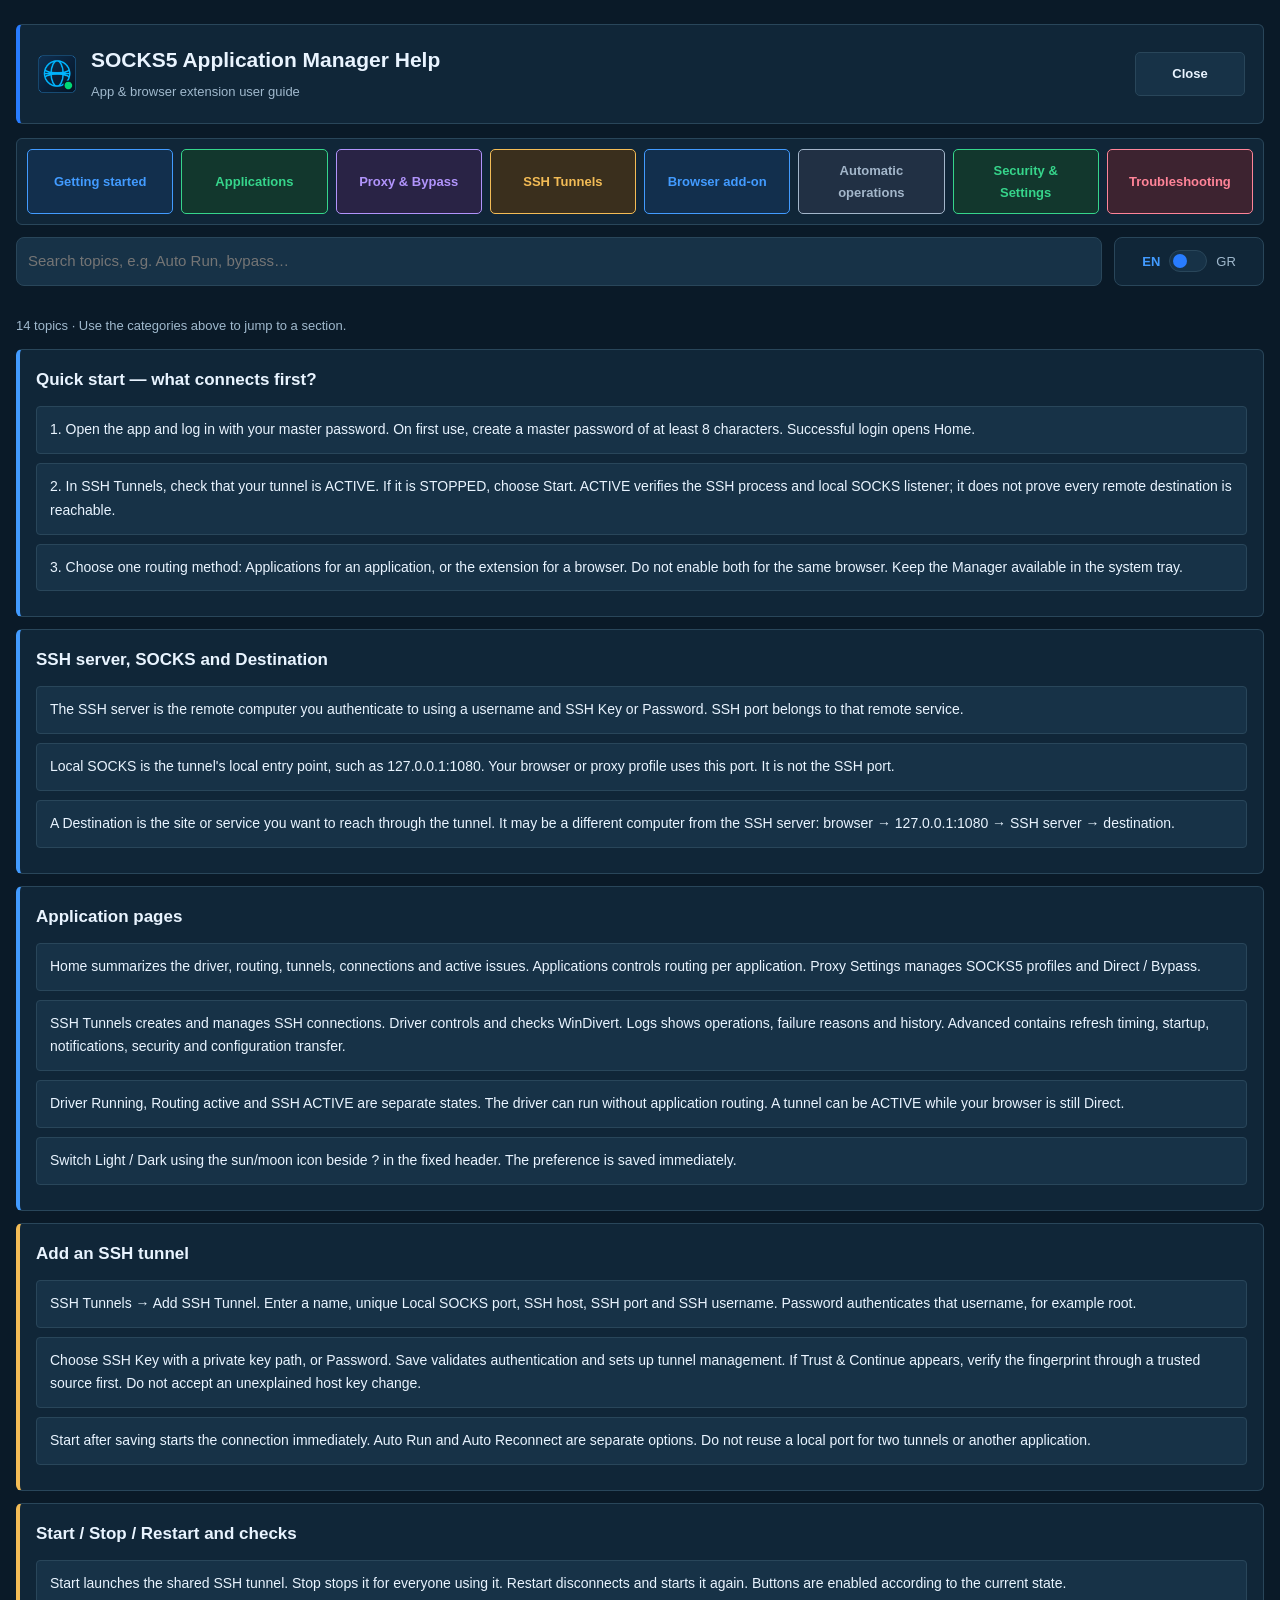
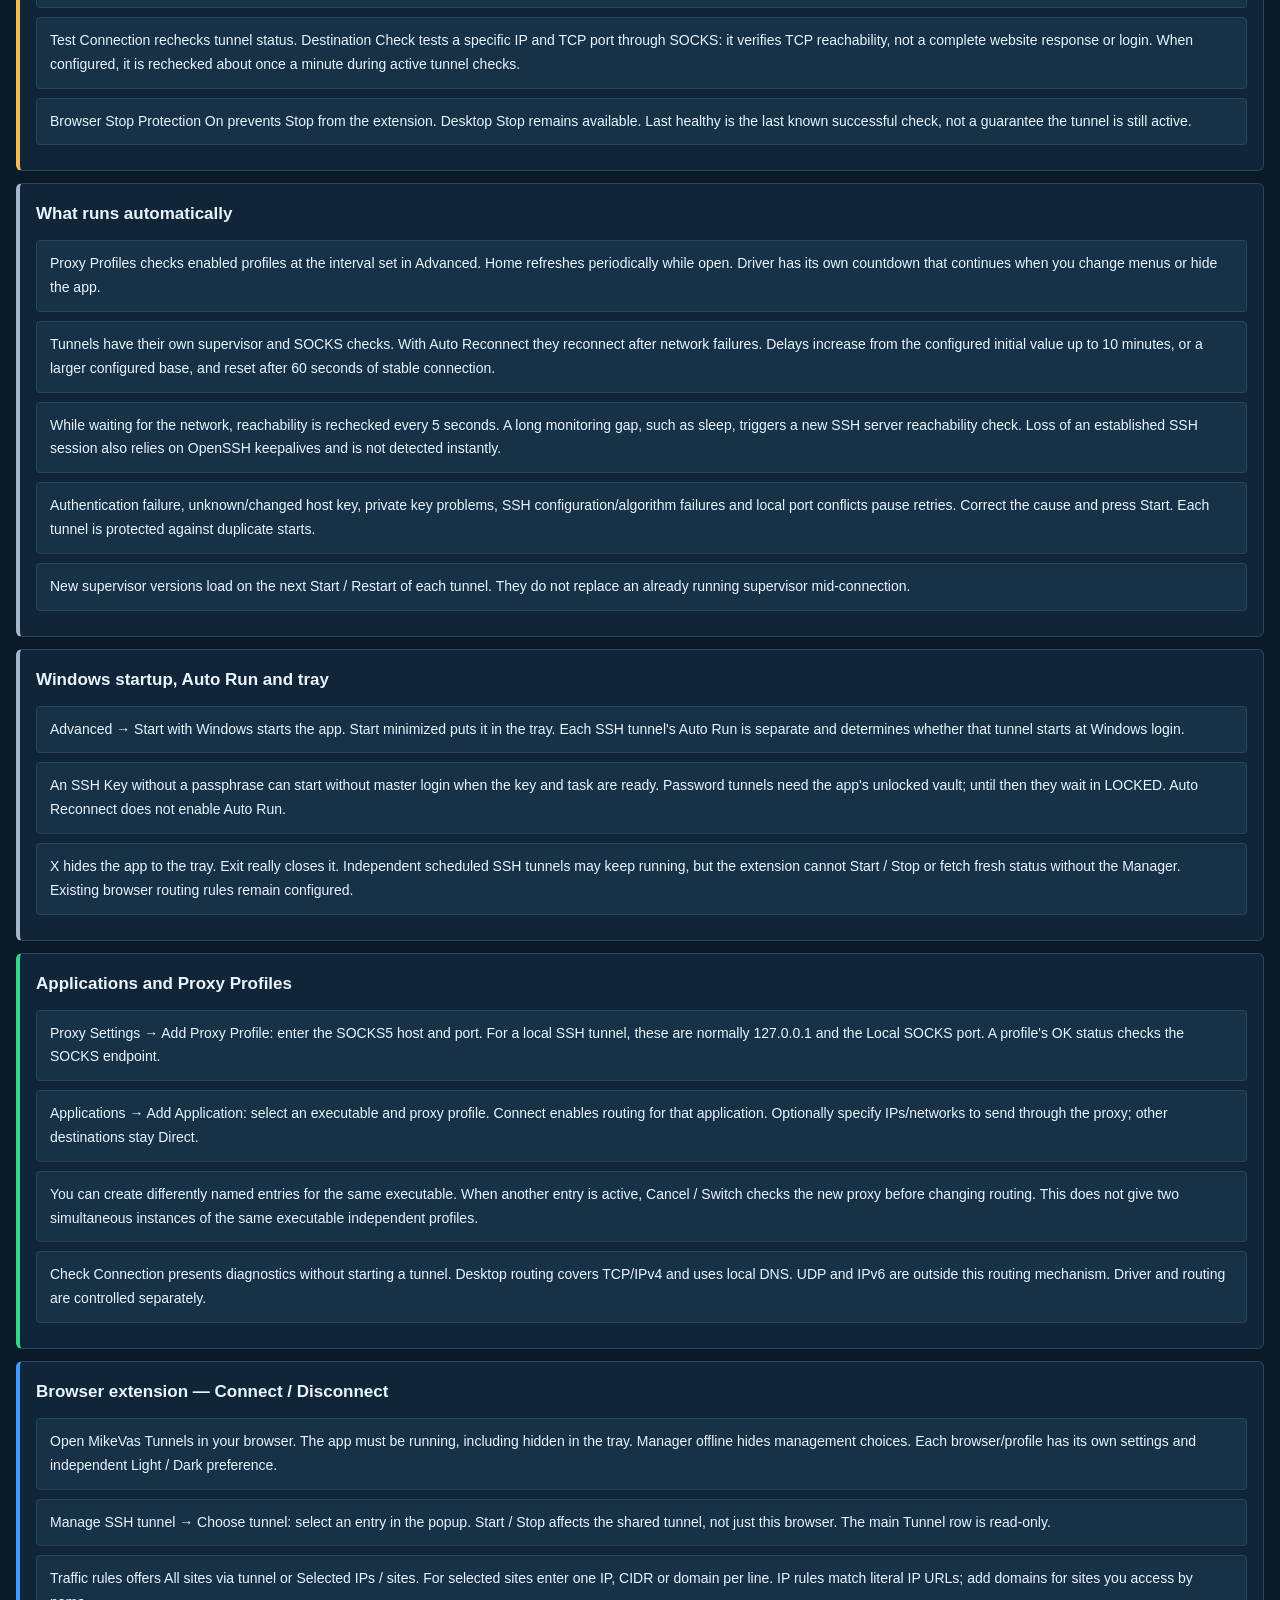
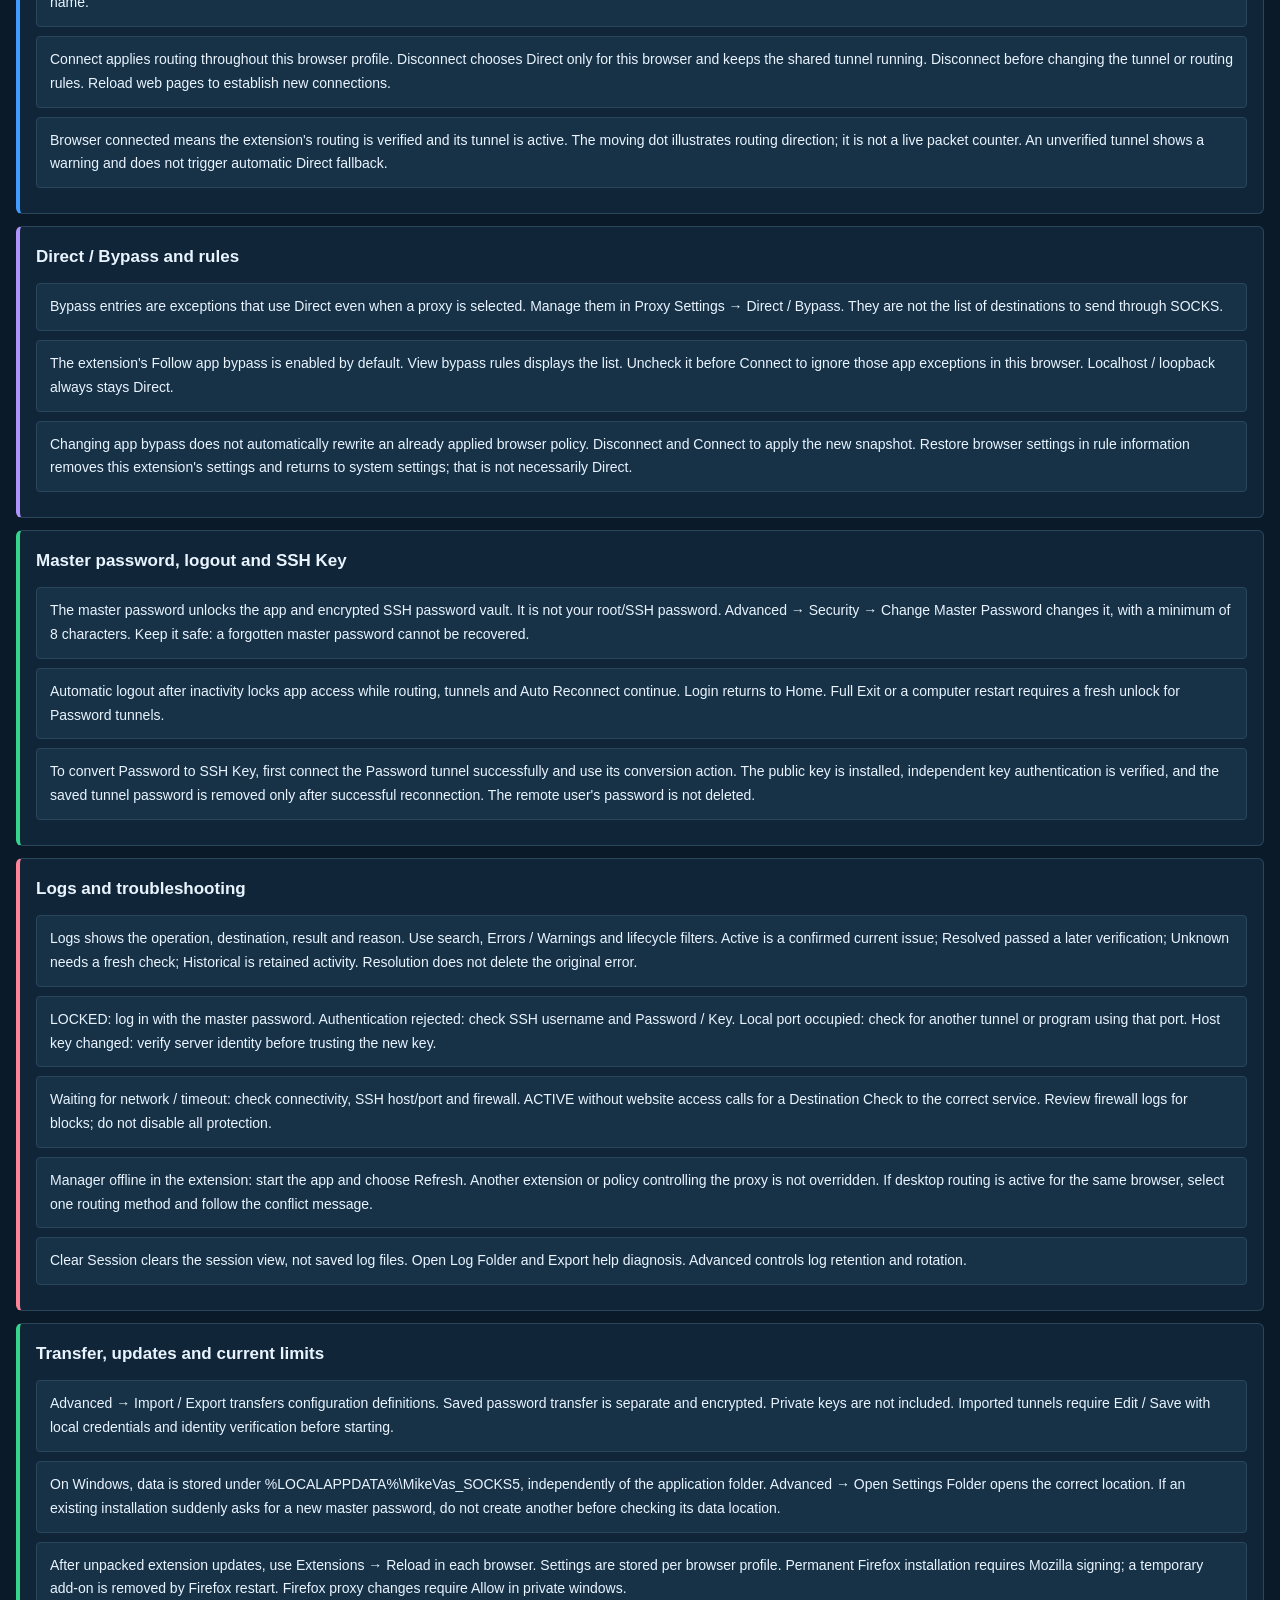
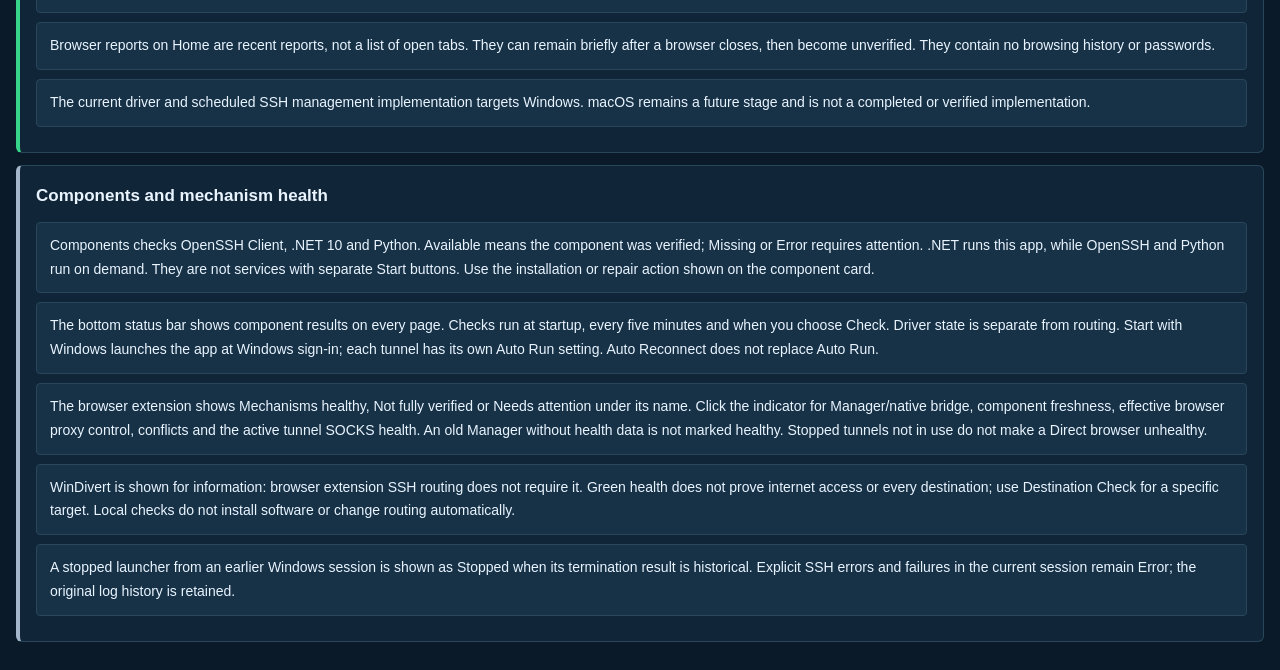
==== commit 2f75d11b: "Publish bilingual SOCKS5 Help and privacy information" ====
--- a/index.html
+++ b/index.html
@@ -1 +1 @@
-<!doctype html><html lang="en"><head><meta charset="utf-8"><meta name="viewport" content="width=device-width,initial-scale=1"><title>MikeVas Tunnels · Help</title><script src="help-theme.js"></script><link rel="stylesheet" href="help.css"></head><body><main><div id="guideTop"><header><img src="icon.png" width="38" height="38" alt=""><div><h1>SOCKS5 Application Manager Help</h1><p id="intro"></p></div><button id="closeGuide">Close</button></header><nav id="categories" aria-label="Help categories"></nav><div class="toolbar"><input id="search" type="search" aria-label="Search Help"><label class="language-switch"><span id="enLabel">EN</span><input id="language" type="checkbox" role="switch" aria-label="Greek language / Ελληνική γλώσσα"><span id="grLabel">GR</span></label></div></div><p id="results" role="status"></p><section data-language="el" hidden><article data-category="start" data-search="Γρήγορη εκκίνηση — τι συνδέω πρώτα; Quick start — what connects first? 1. Άνοιξε το app και κάνε login με το master password. Στην πρώτη χρήση δημιουργείς master password τουλάχιστον 8 χαρακτήρων. Μετά το login ανοίγει το Home. 2. Στο SSH Tunnels έλεγξε ότι το επιθυμητό tunnel είναι ACTIVE. Αν είναι STOPPED, πάτησε Start. Το ACTIVE σημαίνει ότι ελέγχθηκαν η εκτέλεση SSH και το τοπικό SOCKS listener — όχι ότι κάθε απομακρυσμένος προορισμός είναι διαθέσιμος. 3. Επίλεξε έναν τρόπο δρομολόγησης: Applications για μια εφαρμογή ή το πρόσθετο για τον browser. Μην ενεργοποιείς και τους δύο τρόπους για τον ίδιο browser. Η εφαρμογή παραμένει διαθέσιμη στο system tray. 1. Open the app and log in with your master password. On first use, create a master password of at least 8 characters. Successful login opens Home. 2. In SSH Tunnels, check that your tunnel is ACTIVE. If it is STOPPED, choose Start. ACTIVE verifies the SSH process and local SOCKS listener; it does not prove every remote destination is reachable. 3. Choose one routing method: Applications for an application, or the extension for a browser. Do not enable both for the same browser. Keep the Manager available in the system tray."><h2>Γρήγορη εκκίνηση — τι συνδέω πρώτα;</h2><p>1. Άνοιξε το app και κάνε login με το master password. Στην πρώτη χρήση δημιουργείς master password τουλάχιστον 8 χαρακτήρων. Μετά το login ανοίγει το Home.</p><p>2. Στο SSH Tunnels έλεγξε ότι το επιθυμητό tunnel είναι ACTIVE. Αν είναι STOPPED, πάτησε Start. Το ACTIVE σημαίνει ότι ελέγχθηκαν η εκτέλεση SSH και το τοπικό SOCKS listener — όχι ότι κάθε απομακρυσμένος προορισμός είναι διαθέσιμος.</p><p>3. Επίλεξε έναν τρόπο δρομολόγησης: Applications για μια εφαρμογή ή το πρόσθετο για τον browser. Μην ενεργοποιείς και τους δύο τρόπους για τον ίδιο browser. Η εφαρμογή παραμένει διαθέσιμη στο system tray.</p></article><article data-category="start" data-search="SSH server, SOCKS και Destination SSH server, SOCKS and Destination SSH server είναι ο απομακρυσμένος υπολογιστής στον οποίο συνδέεσαι με username και SSH Key ή Password. Το SSH port αφορά εκείνον τον server. Local SOCKS είναι η τοπική είσοδος του tunnel, π.χ. 127.0.0.1:1080. Αυτό το port χρησιμοποιεί ο browser ή το proxy profile. Δεν είναι το SSH port. Destination είναι το site ή η υπηρεσία που θέλεις να φτάσεις μέσα από το tunnel. Μπορεί να είναι άλλος υπολογιστής από τον SSH server. Παράδειγμα: browser → 127.0.0.1:1080 → SSH server → destination. The SSH server is the remote computer you authenticate to using a username and SSH Key or Password. SSH port belongs to that remote service. Local SOCKS is the tunnel&#x27;s local entry point, such as 127.0.0.1:1080. Your browser or proxy profile uses this port. It is not the SSH port. A Destination is the site or service you want to reach through the tunnel. It may be a different computer from the SSH server: browser → 127.0.0.1:1080 → SSH server → destination."><h2>SSH server, SOCKS και Destination</h2><p>SSH server είναι ο απομακρυσμένος υπολογιστής στον οποίο συνδέεσαι με username και SSH Key ή Password. Το SSH port αφορά εκείνον τον server.</p><p>Local SOCKS είναι η τοπική είσοδος του tunnel, π.χ. 127.0.0.1:1080. Αυτό το port χρησιμοποιεί ο browser ή το proxy profile. Δεν είναι το SSH port.</p><p>Destination είναι το site ή η υπηρεσία που θέλεις να φτάσεις μέσα από το tunnel. Μπορεί να είναι άλλος υπολογιστής από τον SSH server. Παράδειγμα: browser → 127.0.0.1:1080 → SSH server → destination.</p></article><article data-category="start" data-search="Οι σελίδες της εφαρμογής Application pages Home: σύνοψη driver, routing, tunnels, συνδέσεων και ενεργών προβλημάτων. Applications: δρομολόγηση ανά εφαρμογή. Proxy Settings: διαθέσιμα SOCKS5 profiles και Direct / Bypass. SSH Tunnels: δημιουργία και διαχείριση SSH συνδέσεων. Driver: κατάσταση και χειρισμός WinDivert. Logs: ενέργειες, αιτίες αποτυχίας και ιστορικό. Advanced: χρόνοι ανανέωσης, εκκίνηση, ειδοποιήσεις, ασφάλεια και μεταφορά ρυθμίσεων. Driver Running, Routing active και SSH ACTIVE είναι διαφορετικές καταστάσεις. Ο driver μπορεί να τρέχει χωρίς ενεργή δρομολόγηση. Ένα tunnel μπορεί να είναι ACTIVE χωρίς ο browser να το χρησιμοποιεί. Η αλλαγή Light / Dark γίνεται από το εικονίδιο ήλιου/φεγγαριού δίπλα στο ? της σταθερής κεφαλίδας και αποθηκεύεται αμέσως. Home summarizes the driver, routing, tunnels, connections and active issues. Applications controls routing per application. Proxy Settings manages SOCKS5 profiles and Direct / Bypass. SSH Tunnels creates and manages SSH connections. Driver controls and checks WinDivert. Logs shows operations, failure reasons and history. Advanced contains refresh timing, startup, notifications, security and configuration transfer. Driver Running, Routing active and SSH ACTIVE are separate states. The driver can run without application routing. A tunnel can be ACTIVE while your browser is still Direct. Switch Light / Dark using the sun/moon icon beside ? in the fixed header. The preference is saved immediately."><h2>Οι σελίδες της εφαρμογής</h2><p>Home: σύνοψη driver, routing, tunnels, συνδέσεων και ενεργών προβλημάτων. Applications: δρομολόγηση ανά εφαρμογή. Proxy Settings: διαθέσιμα SOCKS5 profiles και Direct / Bypass.</p><p>SSH Tunnels: δημιουργία και διαχείριση SSH συνδέσεων. Driver: κατάσταση και χειρισμός WinDivert. Logs: ενέργειες, αιτίες αποτυχίας και ιστορικό. Advanced: χρόνοι ανανέωσης, εκκίνηση, ειδοποιήσεις, ασφάλεια και μεταφορά ρυθμίσεων.</p><p>Driver Running, Routing active και SSH ACTIVE είναι διαφορετικές καταστάσεις. Ο driver μπορεί να τρέχει χωρίς ενεργή δρομολόγηση. Ένα tunnel μπορεί να είναι ACTIVE χωρίς ο browser να το χρησιμοποιεί.</p><p>Η αλλαγή Light / Dark γίνεται από το εικονίδιο ήλιου/φεγγαριού δίπλα στο ? της σταθερής κεφαλίδας και αποθηκεύεται αμέσως.</p></article><article data-category="ssh" data-search="Προσθήκη SSH tunnel Add an SSH tunnel SSH Tunnels → Add SSH Tunnel. Συμπλήρωσε όνομα, μοναδικό Local SOCKS port, SSH host, SSH port και SSH username. Το Password αφορά αυτόν τον χρήστη, π.χ. root. Επίλεξε SSH Key με διαδρομή ιδιωτικού κλειδιού ή Password. Το Save ελέγχει authentication και δημιουργεί τη διαχείριση του tunnel. Αν ζητηθεί Trust &amp; Continue, επαλήθευσε πρώτα το fingerprint από έμπιστη πηγή. Μην αποδέχεσαι ανεξήγητη αλλαγή host key. Το Start after saving ξεκινά τη σύνδεση αμέσως. Το Auto Run και το Auto Reconnect είναι ξεχωριστές επιλογές. Μην χρησιμοποιείς το ίδιο τοπικό port σε δύο tunnels ή άλλες εφαρμογές. SSH Tunnels → Add SSH Tunnel. Enter a name, unique Local SOCKS port, SSH host, SSH port and SSH username. Password authenticates that username, for example root. Choose SSH Key with a private key path, or Password. Save validates authentication and sets up tunnel management. If Trust &amp; Continue appears, verify the fingerprint through a trusted source first. Do not accept an unexplained host key change. Start after saving starts the connection immediately. Auto Run and Auto Reconnect are separate options. Do not reuse a local port for two tunnels or another application."><h2>Προσθήκη SSH tunnel</h2><p>SSH Tunnels → Add SSH Tunnel. Συμπλήρωσε όνομα, μοναδικό Local SOCKS port, SSH host, SSH port και SSH username. Το Password αφορά αυτόν τον χρήστη, π.χ. root.</p><p>Επίλεξε SSH Key με διαδρομή ιδιωτικού κλειδιού ή Password. Το Save ελέγχει authentication και δημιουργεί τη διαχείριση του tunnel. Αν ζητηθεί Trust &amp; Continue, επαλήθευσε πρώτα το fingerprint από έμπιστη πηγή. Μην αποδέχεσαι ανεξήγητη αλλαγή host key.</p><p>Το Start after saving ξεκινά τη σύνδεση αμέσως. Το Auto Run και το Auto Reconnect είναι ξεχωριστές επιλογές. Μην χρησιμοποιείς το ίδιο τοπικό port σε δύο tunnels ή άλλες εφαρμογές.</p></article><article data-category="ssh" data-search="Start / Stop / Restart και έλεγχοι Start / Stop / Restart and checks Start ξεκινά το κοινό SSH tunnel. Stop το σταματά για όλους όσοι το χρησιμοποιούν. Restart διακόπτει και ξαναξεκινά το tunnel. Τα κουμπιά ενεργοποιούνται ανάλογα με την κατάστασή του. Test Connection επανελέγχει την κατάσταση του tunnel. Destination Check αφορά συγκεκριμένη IP και TCP port μέσα από το SOCKS: επαληθεύει TCP πρόσβαση, όχι πλήρη λειτουργία ιστοσελίδας ή login. Όταν έχει οριστεί, επανελέγχεται περίπου κάθε λεπτό κατά τους ελέγχους του ενεργού tunnel. Browser Stop Protection On απαγορεύει Stop από το πρόσθετο. Το Stop μέσα στο app παραμένει διαθέσιμο. Last healthy είναι ο χρόνος της τελευταίας γνωστής επιτυχίας, όχι εγγύηση ότι η σύνδεση είναι ακόμη ενεργή. Start launches the shared SSH tunnel. Stop stops it for everyone using it. Restart disconnects and starts it again. Buttons are enabled according to the current state. Test Connection rechecks tunnel status. Destination Check tests a specific IP and TCP port through SOCKS: it verifies TCP reachability, not a complete website response or login. When configured, it is rechecked about once a minute during active tunnel checks. Browser Stop Protection On prevents Stop from the extension. Desktop Stop remains available. Last healthy is the last known successful check, not a guarantee the tunnel is still active."><h2>Start / Stop / Restart και έλεγχοι</h2><p>Start ξεκινά το κοινό SSH tunnel. Stop το σταματά για όλους όσοι το χρησιμοποιούν. Restart διακόπτει και ξαναξεκινά το tunnel. Τα κουμπιά ενεργοποιούνται ανάλογα με την κατάστασή του.</p><p>Test Connection επανελέγχει την κατάσταση του tunnel. Destination Check αφορά συγκεκριμένη IP και TCP port μέσα από το SOCKS: επαληθεύει TCP πρόσβαση, όχι πλήρη λειτουργία ιστοσελίδας ή login. Όταν έχει οριστεί, επανελέγχεται περίπου κάθε λεπτό κατά τους ελέγχους του ενεργού tunnel.</p><p>Browser Stop Protection On απαγορεύει Stop από το πρόσθετο. Το Stop μέσα στο app παραμένει διαθέσιμο. Last healthy είναι ο χρόνος της τελευταίας γνωστής επιτυχίας, όχι εγγύηση ότι η σύνδεση είναι ακόμη ενεργή.</p></article><article data-category="automatic" data-search="Τι κάνει αυτόματα What runs automatically Proxy Profiles: έλεγχος των ενεργοποιημένων profiles στο διάστημα του Advanced. Home: περιοδική ενημέρωση όταν είναι ανοιχτό. Driver: ανεξάρτητη αντίστροφη μέτρηση που συνεχίζεται όταν αλλάζεις μενού ή κρύβεις το app. Τα tunnels έχουν δικό τους supervisor και ελέγχους SOCKS. Με Auto Reconnect επανασυνδέονται μετά από αποτυχίες δικτύου. Η αναμονή αυξάνεται από τον επιλεγμένο αρχικό χρόνο έως 10 λεπτά, ή μεγαλύτερο αρχικό χρόνο αν έχει οριστεί, και επανέρχεται μετά από 60 δευτερόλεπτα σταθερής σύνδεσης. Κατά την αναμονή δικτύου γίνεται επανέλεγχος ανά 5 δευτερόλεπτα. Μεγάλο κενό επιτήρησης, όπως sleep, προκαλεί νέο έλεγχο πρόσβασης στον SSH server. Η ανίχνευση απώλειας μιας ήδη ενεργής SSH σύνδεσης χρησιμοποιεί και τα OpenSSH keepalives και δεν είναι στιγμιαία. Λάθος authentication, άγνωστο/αλλαγμένο host key, πρόβλημα ιδιωτικού key, SSH configuration/algorithm ή κατειλημμένο local port σταματούν τις επαναλήψεις. Διόρθωσε την αιτία και πάτησε Start. Κάθε tunnel έχει προστασία από διπλές εκκινήσεις. Οι νέες εκδόσεις του supervisor φορτώνονται στο επόμενο Start / Restart του tunnel. Δεν αντικαθιστούν την εκτέλεση ενός ήδη ενεργού tunnel στη μέση της σύνδεσης. Proxy Profiles checks enabled profiles at the interval set in Advanced. Home refreshes periodically while open. Driver has its own countdown that continues when you change menus or hide the app. Tunnels have their own supervisor and SOCKS checks. With Auto Reconnect they reconnect after network failures. Delays increase from the configured initial value up to 10 minutes, or a larger configured base, and reset after 60 seconds of stable connection. While waiting for the network, reachability is rechecked every 5 seconds. A long monitoring gap, such as sleep, triggers a new SSH server reachability check. Loss of an established SSH session also relies on OpenSSH keepalives and is not detected instantly. Authentication failure, unknown/changed host key, private key problems, SSH configuration/algorithm failures and local port conflicts pause retries. Correct the cause and press Start. Each tunnel is protected against duplicate starts. New supervisor versions load on the next Start / Restart of each tunnel. They do not replace an already running supervisor mid-connection."><h2>Τι κάνει αυτόματα</h2><p>Proxy Profiles: έλεγχος των ενεργοποιημένων profiles στο διάστημα του Advanced. Home: περιοδική ενημέρωση όταν είναι ανοιχτό. Driver: ανεξάρτητη αντίστροφη μέτρηση που συνεχίζεται όταν αλλάζεις μενού ή κρύβεις το app.</p><p>Τα tunnels έχουν δικό τους supervisor και ελέγχους SOCKS. Με Auto Reconnect επανασυνδέονται μετά από αποτυχίες δικτύου. Η αναμονή αυξάνεται από τον επιλεγμένο αρχικό χρόνο έως 10 λεπτά, ή μεγαλύτερο αρχικό χρόνο αν έχει οριστεί, και επανέρχεται μετά από 60 δευτερόλεπτα σταθερής σύνδεσης.</p><p>Κατά την αναμονή δικτύου γίνεται επανέλεγχος ανά 5 δευτερόλεπτα. Μεγάλο κενό επιτήρησης, όπως sleep, προκαλεί νέο έλεγχο πρόσβασης στον SSH server. Η ανίχνευση απώλειας μιας ήδη ενεργής SSH σύνδεσης χρησιμοποιεί και τα OpenSSH keepalives και δεν είναι στιγμιαία.</p><p>Λάθος authentication, άγνωστο/αλλαγμένο host key, πρόβλημα ιδιωτικού key, SSH configuration/algorithm ή κατειλημμένο local port σταματούν τις επαναλήψεις. Διόρθωσε την αιτία και πάτησε Start. Κάθε tunnel έχει προστασία από διπλές εκκινήσεις.</p><p>Οι νέες εκδόσεις του supervisor φορτώνονται στο επόμενο Start / Restart του tunnel. Δεν αντικαθιστούν την εκτέλεση ενός ήδη ενεργού tunnel στη μέση της σύνδεσης.</p></article><article data-category="automatic" data-search="Windows startup, Auto Run και tray Windows startup, Auto Run and tray Advanced → Start with Windows ξεκινά το app. Start minimized το εμφανίζει στο tray. Το Auto Run κάθε SSH tunnel είναι ξεχωριστό: καθορίζει αν το tunnel ξεκινά με το login στα Windows. SSH Key χωρίς passphrase μπορεί να ξεκινά χωρίς master login, όταν το key και το task είναι έτοιμα. Password tunnel χρειάζεται ξεκλείδωτο vault από το app· πριν από αυτό περιμένει σε LOCKED. Το Auto Reconnect δεν ενεργοποιεί από μόνο του το Auto Run. Το Χ κρύβει το app στο tray. Exit το κλείνει πραγματικά. Τα ανεξάρτητα scheduled SSH tunnels μπορούν να συνεχίζουν, αλλά το πρόσθετο δεν μπορεί να κάνει Start / Stop ή να πάρει νέα στοιχεία χωρίς το Manager. Οι ήδη εφαρμοσμένοι κανόνες browser παραμένουν. Advanced → Start with Windows starts the app. Start minimized puts it in the tray. Each SSH tunnel&#x27;s Auto Run is separate and determines whether that tunnel starts at Windows login. An SSH Key without a passphrase can start without master login when the key and task are ready. Password tunnels need the app&#x27;s unlocked vault; until then they wait in LOCKED. Auto Reconnect does not enable Auto Run. X hides the app to the tray. Exit really closes it. Independent scheduled SSH tunnels may keep running, but the extension cannot Start / Stop or fetch fresh status without the Manager. Existing browser routing rules remain configured."><h2>Windows startup, Auto Run και tray</h2><p>Advanced → Start with Windows ξεκινά το app. Start minimized το εμφανίζει στο tray. Το Auto Run κάθε SSH tunnel είναι ξεχωριστό: καθορίζει αν το tunnel ξεκινά με το login στα Windows.</p><p>SSH Key χωρίς passphrase μπορεί να ξεκινά χωρίς master login, όταν το key και το task είναι έτοιμα. Password tunnel χρειάζεται ξεκλείδωτο vault από το app· πριν από αυτό περιμένει σε LOCKED. Το Auto Reconnect δεν ενεργοποιεί από μόνο του το Auto Run.</p><p>Το Χ κρύβει το app στο tray. Exit το κλείνει πραγματικά. Τα ανεξάρτητα scheduled SSH tunnels μπορούν να συνεχίζουν, αλλά το πρόσθετο δεν μπορεί να κάνει Start / Stop ή να πάρει νέα στοιχεία χωρίς το Manager. Οι ήδη εφαρμοσμένοι κανόνες browser παραμένουν.</p></article><article data-category="applications" data-search="Applications και Proxy Profiles Applications and Proxy Profiles Proxy Settings → Add Proxy Profile: δώσε το SOCKS5 host και port. Για τοπικό SSH tunnel είναι συνήθως 127.0.0.1 και το Local SOCKS port. Το OK ενός profile αφορά τον έλεγχο του SOCKS endpoint. Applications → Add Application: επίλεξε executable και proxy profile. Connect ενεργοποιεί δρομολόγηση για τη συγκεκριμένη εφαρμογή. Προαιρετικά όρισε IP / networks που θα πάνε μέσω proxy· οι υπόλοιποι προορισμοί μένουν Direct. Για το ίδιο executable μπορείς να έχεις διαφορετικές ονομασμένες εγγραφές. Όταν άλλη εγγραφή είναι ήδη ενεργή, το popup Cancel / Switch ελέγχει πρώτα το νέο proxy και μετά αλλάζει τη δρομολόγηση. Δεν ξεχωρίζει δύο ταυτόχρονες εκτελέσεις του ίδιου executable ως ανεξάρτητα profiles. Check Connection παρουσιάζει διαγνωστικά χωρίς να ξεκινά tunnel. Η δρομολόγηση του desktop καλύπτει TCP/IPv4 και χρησιμοποιεί το τοπικό DNS. UDP και IPv6 δεν δρομολογούνται από αυτόν τον μηχανισμό. Το Driver και το routing ελέγχονται ξεχωριστά. Proxy Settings → Add Proxy Profile: enter the SOCKS5 host and port. For a local SSH tunnel, these are normally 127.0.0.1 and the Local SOCKS port. A profile&#x27;s OK status checks the SOCKS endpoint. Applications → Add Application: select an executable and proxy profile. Connect enables routing for that application. Optionally specify IPs/networks to send through the proxy; other destinations stay Direct. You can create differently named entries for the same executable. When another entry is active, Cancel / Switch checks the new proxy before changing routing. This does not give two simultaneous instances of the same executable independent profiles. Check Connection presents diagnostics without starting a tunnel. Desktop routing covers TCP/IPv4 and uses local DNS. UDP and IPv6 are outside this routing mechanism. Driver and routing are controlled separately."><h2>Applications και Proxy Profiles</h2><p>Proxy Settings → Add Proxy Profile: δώσε το SOCKS5 host και port. Για τοπικό SSH tunnel είναι συνήθως 127.0.0.1 και το Local SOCKS port. Το OK ενός profile αφορά τον έλεγχο του SOCKS endpoint.</p><p>Applications → Add Application: επίλεξε executable και proxy profile. Connect ενεργοποιεί δρομολόγηση για τη συγκεκριμένη εφαρμογή. Προαιρετικά όρισε IP / networks που θα πάνε μέσω proxy· οι υπόλοιποι προορισμοί μένουν Direct.</p><p>Για το ίδιο executable μπορείς να έχεις διαφορετικές ονομασμένες εγγραφές. Όταν άλλη εγγραφή είναι ήδη ενεργή, το popup Cancel / Switch ελέγχει πρώτα το νέο proxy και μετά αλλάζει τη δρομολόγηση. Δεν ξεχωρίζει δύο ταυτόχρονες εκτελέσεις του ίδιου executable ως ανεξάρτητα profiles.</p><p>Check Connection παρουσιάζει διαγνωστικά χωρίς να ξεκινά tunnel. Η δρομολόγηση του desktop καλύπτει TCP/IPv4 και χρησιμοποιεί το τοπικό DNS. UDP και IPv6 δεν δρομολογούνται από αυτόν τον μηχανισμό. Το Driver και το routing ελέγχονται ξεχωριστά.</p></article><article data-category="browser" data-search="Πρόσθετο browser — Connect / Disconnect Browser extension — Connect / Disconnect Άνοιξε το MikeVas Tunnels στον browser. Το app πρέπει να τρέχει, ακόμη και κρυμμένο στο tray. Η ένδειξη Manager offline κρύβει τις επιλογές διαχείρισης. Κάθε browser/profile έχει δικές του ρυθμίσεις και ανεξάρτητο Light / Dark. Manage SSH tunnel → Choose tunnel: επίλεξε από το popup. Τα Start / Stop αφορούν το κοινό tunnel, όχι μόνο τον browser. Η γραμμή Tunnel στην κύρια οθόνη είναι μόνο ένδειξη. Traffic rules: All sites via tunnel ή Selected IPs / sites. Στη δεύτερη επιλογή βάλε μία IP, CIDR ή domain ανά γραμμή. Οι IP κανόνες ταιριάζουν σε URL με κυριολεκτική IP· πρόσθεσε domain για site που ανοίγεις με όνομα. Connect εφαρμόζει τη ρύθμιση σε όλο το συγκεκριμένο browser profile. Disconnect επιλέγει Direct μόνο για αυτόν τον browser, χωρίς να σταματά το κοινό tunnel. Όσο είναι συνδεδεμένος ο browser, αποσυνδέσου πρώτα για αλλαγή tunnel ή κανόνων. Κάνε Reload στη σελίδα για νέες συνδέσεις. Browser connected σημαίνει επιβεβαιωμένη ρύθμιση του πρόσθετου και ενεργό tunnel. Η κινούμενη τελεία δείχνει κατεύθυνση δρομολόγησης, όχι πραγματική καταμέτρηση πακέτων. Αν το tunnel δεν επαληθεύεται, εμφανίζεται προειδοποίηση και δεν γίνεται αυτόματο Direct fallback. Open MikeVas Tunnels in your browser. The app must be running, including hidden in the tray. Manager offline hides management choices. Each browser/profile has its own settings and independent Light / Dark preference. Manage SSH tunnel → Choose tunnel: select an entry in the popup. Start / Stop affects the shared tunnel, not just this browser. The main Tunnel row is read-only. Traffic rules offers All sites via tunnel or Selected IPs / sites. For selected sites enter one IP, CIDR or domain per line. IP rules match literal IP URLs; add domains for sites you access by name. Connect applies routing throughout this browser profile. Disconnect chooses Direct only for this browser and keeps the shared tunnel running. Disconnect before changing the tunnel or routing rules. Reload web pages to establish new connections. Browser connected means the extension&#x27;s routing is verified and its tunnel is active. The moving dot illustrates routing direction; it is not a live packet counter. An unverified tunnel shows a warning and does not trigger automatic Direct fallback."><h2>Πρόσθετο browser — Connect / Disconnect</h2><p>Άνοιξε το MikeVas Tunnels στον browser. Το app πρέπει να τρέχει, ακόμη και κρυμμένο στο tray. Η ένδειξη Manager offline κρύβει τις επιλογές διαχείρισης. Κάθε browser/profile έχει δικές του ρυθμίσεις και ανεξάρτητο Light / Dark.</p><p>Manage SSH tunnel → Choose tunnel: επίλεξε από το popup. Τα Start / Stop αφορούν το κοινό tunnel, όχι μόνο τον browser. Η γραμμή Tunnel στην κύρια οθόνη είναι μόνο ένδειξη.</p><p>Traffic rules: All sites via tunnel ή Selected IPs / sites. Στη δεύτερη επιλογή βάλε μία IP, CIDR ή domain ανά γραμμή. Οι IP κανόνες ταιριάζουν σε URL με κυριολεκτική IP· πρόσθεσε domain για site που ανοίγεις με όνομα.</p><p>Connect εφαρμόζει τη ρύθμιση σε όλο το συγκεκριμένο browser profile. Disconnect επιλέγει Direct μόνο για αυτόν τον browser, χωρίς να σταματά το κοινό tunnel. Όσο είναι συνδεδεμένος ο browser, αποσυνδέσου πρώτα για αλλαγή tunnel ή κανόνων. Κάνε Reload στη σελίδα για νέες συνδέσεις.</p><p>Browser connected σημαίνει επιβεβαιωμένη ρύθμιση του πρόσθετου και ενεργό tunnel. Η κινούμενη τελεία δείχνει κατεύθυνση δρομολόγησης, όχι πραγματική καταμέτρηση πακέτων. Αν το tunnel δεν επαληθεύεται, εμφανίζεται προειδοποίηση και δεν γίνεται αυτόματο Direct fallback.</p></article><article data-category="proxy" data-search="Direct / Bypass και κανόνες Direct / Bypass and rules Bypass είναι εξαιρέσεις που βγαίνουν Direct ακόμη και όταν έχει επιλεγεί proxy. Διαχειρίζονται από Proxy Settings → Direct / Bypass. Δεν είναι λίστα προορισμών που πρέπει να πάνε μέσα στο SOCKS. Στο πρόσθετο το Follow app bypass είναι ενεργό από προεπιλογή. View bypass rules δείχνει τη λίστα. Αν το απενεργοποιήσεις πριν από Connect, το συγκεκριμένο browser αγνοεί αυτές τις εξαιρέσεις. Localhost / loopback παραμένουν πάντα Direct. Οι αλλαγές στα app bypass δεν ξαναγράφουν αυτόματα ήδη εφαρμοσμένους κανόνες browser. Για νέα ρύθμιση κάνε Disconnect και Connect. Το Restore browser settings στις πληροφορίες κανόνων αφαιρεί τη ρύθμιση του πρόσθετου και επιστρέφει στις ρυθμίσεις συστήματος — δεν σημαίνει υποχρεωτικά Direct. Bypass entries are exceptions that use Direct even when a proxy is selected. Manage them in Proxy Settings → Direct / Bypass. They are not the list of destinations to send through SOCKS. The extension&#x27;s Follow app bypass is enabled by default. View bypass rules displays the list. Uncheck it before Connect to ignore those app exceptions in this browser. Localhost / loopback always stays Direct. Changing app bypass does not automatically rewrite an already applied browser policy. Disconnect and Connect to apply the new snapshot. Restore browser settings in rule information removes this extension&#x27;s settings and returns to system settings; that is not necessarily Direct."><h2>Direct / Bypass και κανόνες</h2><p>Bypass είναι εξαιρέσεις που βγαίνουν Direct ακόμη και όταν έχει επιλεγεί proxy. Διαχειρίζονται από Proxy Settings → Direct / Bypass. Δεν είναι λίστα προορισμών που πρέπει να πάνε μέσα στο SOCKS.</p><p>Στο πρόσθετο το Follow app bypass είναι ενεργό από προεπιλογή. View bypass rules δείχνει τη λίστα. Αν το απενεργοποιήσεις πριν από Connect, το συγκεκριμένο browser αγνοεί αυτές τις εξαιρέσεις. Localhost / loopback παραμένουν πάντα Direct.</p><p>Οι αλλαγές στα app bypass δεν ξαναγράφουν αυτόματα ήδη εφαρμοσμένους κανόνες browser. Για νέα ρύθμιση κάνε Disconnect και Connect. Το Restore browser settings στις πληροφορίες κανόνων αφαιρεί τη ρύθμιση του πρόσθετου και επιστρέφει στις ρυθμίσεις συστήματος — δεν σημαίνει υποχρεωτικά Direct.</p></article><article data-category="security" data-search="Master password, logout και SSH Key Master password, logout and SSH Key Το master password ξεκλειδώνει το app και το κρυπτογραφημένο vault των SSH passwords. Δεν είναι το root/SSH password. Advanced → Security → Change Master Password αλλάζει το master με ελάχιστο 8 χαρακτήρες. Κράτησέ το με ασφάλεια: δεν υπάρχει ανάκτηση ξεχασμένου master. Automatic logout σε λεπτά αδράνειας κλειδώνει την πρόσβαση στο app, ενώ routing, tunnels και Auto Reconnect συνεχίζουν. Το login ξανανοίγει το Home. Το πλήρες Exit ή restart υπολογιστή απαιτεί νέο ξεκλείδωμα για Password tunnels. Μετατροπή Password σε SSH Key: σύνδεσε πρώτα επιτυχώς το Password tunnel και χρησιμοποίησε τη μετατροπή της εγγραφής. Εγκαθίσταται δημόσιο key, ελέγχεται ανεξάρτητη σύνδεση με key και μόνο μετά την επιτυχημένη επανασύνδεση αφαιρείται το αποθηκευμένο password του tunnel. Το password του απομακρυσμένου χρήστη δεν διαγράφεται. The master password unlocks the app and encrypted SSH password vault. It is not your root/SSH password. Advanced → Security → Change Master Password changes it, with a minimum of 8 characters. Keep it safe: a forgotten master password cannot be recovered. Automatic logout after inactivity locks app access while routing, tunnels and Auto Reconnect continue. Login returns to Home. Full Exit or a computer restart requires a fresh unlock for Password tunnels. To convert Password to SSH Key, first connect the Password tunnel successfully and use its conversion action. The public key is installed, independent key authentication is verified, and the saved tunnel password is removed only after successful reconnection. The remote user&#x27;s password is not deleted."><h2>Master password, logout και SSH Key</h2><p>Το master password ξεκλειδώνει το app και το κρυπτογραφημένο vault των SSH passwords. Δεν είναι το root/SSH password. Advanced → Security → Change Master Password αλλάζει το master με ελάχιστο 8 χαρακτήρες. Κράτησέ το με ασφάλεια: δεν υπάρχει ανάκτηση ξεχασμένου master.</p><p>Automatic logout σε λεπτά αδράνειας κλειδώνει την πρόσβαση στο app, ενώ routing, tunnels και Auto Reconnect συνεχίζουν. Το login ξανανοίγει το Home. Το πλήρες Exit ή restart υπολογιστή απαιτεί νέο ξεκλείδωμα για Password tunnels.</p><p>Μετατροπή Password σε SSH Key: σύνδεσε πρώτα επιτυχώς το Password tunnel και χρησιμοποίησε τη μετατροπή της εγγραφής. Εγκαθίσταται δημόσιο key, ελέγχεται ανεξάρτητη σύνδεση με key και μόνο μετά την επιτυχημένη επανασύνδεση αφαιρείται το αποθηκευμένο password του tunnel. Το password του απομακρυσμένου χρήστη δεν διαγράφεται.</p></article><article data-category="troubleshooting" data-search="Logs και αντιμετώπιση προβλημάτων Logs and troubleshooting Logs εμφανίζει την ενέργεια, τον προορισμό, το αποτέλεσμα και την αιτία. Χρησιμοποίησε αναζήτηση, Errors / Warnings και φίλτρο κατάστασης. Active είναι επιβεβαιωμένο ενεργό πρόβλημα, Resolved επιλύθηκε μετά από έλεγχο, Unknown χρειάζεται νέο έλεγχο και Historical είναι ιστορική καταγραφή. Η επίλυση δεν διαγράφει το αρχικό σφάλμα. LOCKED: κάνε master login. Authentication rejected: έλεγξε SSH username και Password / Key. Local port occupied: έλεγξε αν άλλο tunnel ή πρόγραμμα χρησιμοποιεί το port. Host key changed: επιβεβαίωσε την ταυτότητα του server πριν εμπιστευτείς νέο key. Waiting for network / timeout: έλεγξε σύνδεση, SSH host/port και firewall. Το ACTIVE χωρίς πρόσβαση σε site χρειάζεται Destination Check προς τη σωστή υπηρεσία. Για αποκλεισμό από firewall έλεγξε την καταγραφή του firewall· μην απενεργοποιείς συνολικά την προστασία. Manager offline στο πρόσθετο: άνοιξε το app και πάτησε Refresh. Αν άλλη επέκταση ή policy ελέγχει το proxy, η εφαρμογή δεν την παρακάμπτει. Αν υπάρχει desktop routing για τον ίδιο browser, επίλεξε έναν μηχανισμό και ακολούθησε το μήνυμα σύγκρουσης. Clear Session καθαρίζει την προβολή συνεδρίας, όχι τα αποθηκευμένα log files. Open Log Folder και Export βοηθούν στη διάγνωση. Η διατήρηση/περιστροφή logs ορίζεται στο Advanced. Logs shows the operation, destination, result and reason. Use search, Errors / Warnings and lifecycle filters. Active is a confirmed current issue; Resolved passed a later verification; Unknown needs a fresh check; Historical is retained activity. Resolution does not delete the original error. LOCKED: log in with the master password. Authentication rejected: check SSH username and Password / Key. Local port occupied: check for another tunnel or program using that port. Host key changed: verify server identity before trusting the new key. Waiting for network / timeout: check connectivity, SSH host/port and firewall. ACTIVE without website access calls for a Destination Check to the correct service. Review firewall logs for blocks; do not disable all protection. Manager offline in the extension: start the app and choose Refresh. Another extension or policy controlling the proxy is not overridden. If desktop routing is active for the same browser, select one routing method and follow the conflict message. Clear Session clears the session view, not saved log files. Open Log Folder and Export help diagnosis. Advanced controls log retention and rotation."><h2>Logs και αντιμετώπιση προβλημάτων</h2><p>Logs εμφανίζει την ενέργεια, τον προορισμό, το αποτέλεσμα και την αιτία. Χρησιμοποίησε αναζήτηση, Errors / Warnings και φίλτρο κατάστασης. Active είναι επιβεβαιωμένο ενεργό πρόβλημα, Resolved επιλύθηκε μετά από έλεγχο, Unknown χρειάζεται νέο έλεγχο και Historical είναι ιστορική καταγραφή. Η επίλυση δεν διαγράφει το αρχικό σφάλμα.</p><p>LOCKED: κάνε master login. Authentication rejected: έλεγξε SSH username και Password / Key. Local port occupied: έλεγξε αν άλλο tunnel ή πρόγραμμα χρησιμοποιεί το port. Host key changed: επιβεβαίωσε την ταυτότητα του server πριν εμπιστευτείς νέο key.</p><p>Waiting for network / timeout: έλεγξε σύνδεση, SSH host/port και firewall. Το ACTIVE χωρίς πρόσβαση σε site χρειάζεται Destination Check προς τη σωστή υπηρεσία. Για αποκλεισμό από firewall έλεγξε την καταγραφή του firewall· μην απενεργοποιείς συνολικά την προστασία.</p><p>Manager offline στο πρόσθετο: άνοιξε το app και πάτησε Refresh. Αν άλλη επέκταση ή policy ελέγχει το proxy, η εφαρμογή δεν την παρακάμπτει. Αν υπάρχει desktop routing για τον ίδιο browser, επίλεξε έναν μηχανισμό και ακολούθησε το μήνυμα σύγκρουσης.</p><p>Clear Session καθαρίζει την προβολή συνεδρίας, όχι τα αποθηκευμένα log files. Open Log Folder και Export βοηθούν στη διάγνωση. Η διατήρηση/περιστροφή logs ορίζεται στο Advanced.</p></article><article data-category="security" data-search="Μεταφορά, ενημέρωση και όρια Transfer, updates and current limits Advanced → Import / Export μεταφέρει ορισμούς ρυθμίσεων. Η μεταφορά αποθηκευμένων passwords είναι ξεχωριστή και κρυπτογραφημένη. Τα private keys δεν περιλαμβάνονται. Τα εισαγόμενα tunnels χρειάζονται Edit / Save με τα τοπικά credentials και έλεγχο ταυτότητας πριν ξεκινήσουν. Στα Windows τα δεδομένα αποθηκεύονται κάτω από %LOCALAPPDATA%\MikeVas_SOCKS5, ανεξάρτητα από τον φάκελο της εφαρμογής. Το Advanced → Open Settings Folder ανοίγει τον σωστό φάκελο. Αν ζητηθεί ξαφνικά νέο master password σε υπάρχουσα εγκατάσταση, μην δημιουργήσεις άλλο πριν ελεγχθεί η διαδρομή δεδομένων. Μετά από αλλαγές του unpacked πρόσθετου κάνε Extensions → Reload σε κάθε browser. Οι υπάρχουσες ρυθμίσεις αποθηκεύονται ανά browser profile. Η μόνιμη εγκατάσταση Firefox χρειάζεται υπογραφή Mozilla· προσωρινό πρόσθετο χάνεται μετά από restart του Firefox. Αλλαγές proxy στο Firefox απαιτούν Allow in private windows. Τα reports browser στο Home είναι πρόσφατες αναφορές, όχι λίστα ανοιχτών tabs. Μπορεί να μείνουν προσωρινά μετά το κλείσιμο browser και μετά χαρακτηρίζονται μη επιβεβαιωμένα. Δεν περιέχουν ιστορικό περιήγησης ή passwords. Η τρέχουσα υλοποίηση διαχείρισης driver και scheduled SSH είναι για Windows. Το macOS παραμένει μελλοντικό στάδιο· δεν θεωρείται ολοκληρωμένη ή δοκιμασμένη λειτουργία. Advanced → Import / Export transfers configuration definitions. Saved password transfer is separate and encrypted. Private keys are not included. Imported tunnels require Edit / Save with local credentials and identity verification before starting. On Windows, data is stored under %LOCALAPPDATA%\MikeVas_SOCKS5, independently of the application folder. Advanced → Open Settings Folder opens the correct location. If an existing installation suddenly asks for a new master password, do not create another before checking its data location. After unpacked extension updates, use Extensions → Reload in each browser. Settings are stored per browser profile. Permanent Firefox installation requires Mozilla signing; a temporary add-on is removed by Firefox restart. Firefox proxy changes require Allow in private windows. Browser reports on Home are recent reports, not a list of open tabs. They can remain briefly after a browser closes, then become unverified. They contain no browsing history or passwords. The current driver and scheduled SSH management implementation targets Windows. macOS remains a future stage and is not a completed or verified implementation."><h2>Μεταφορά, ενημέρωση και όρια</h2><p>Advanced → Import / Export μεταφέρει ορισμούς ρυθμίσεων. Η μεταφορά αποθηκευμένων passwords είναι ξεχωριστή και κρυπτογραφημένη. Τα private keys δεν περιλαμβάνονται. Τα εισαγόμενα tunnels χρειάζονται Edit / Save με τα τοπικά credentials και έλεγχο ταυτότητας πριν ξεκινήσουν.</p><p>Στα Windows τα δεδομένα αποθηκεύονται κάτω από %LOCALAPPDATA%\MikeVas_SOCKS5, ανεξάρτητα από τον φάκελο της εφαρμογής. Το Advanced → Open Settings Folder ανοίγει τον σωστό φάκελο. Αν ζητηθεί ξαφνικά νέο master password σε υπάρχουσα εγκατάσταση, μην δημιουργήσεις άλλο πριν ελεγχθεί η διαδρομή δεδομένων.</p><p>Μετά από αλλαγές του unpacked πρόσθετου κάνε Extensions → Reload σε κάθε browser. Οι υπάρχουσες ρυθμίσεις αποθηκεύονται ανά browser profile. Η μόνιμη εγκατάσταση Firefox χρειάζεται υπογραφή Mozilla· προσωρινό πρόσθετο χάνεται μετά από restart του Firefox. Αλλαγές proxy στο Firefox απαιτούν Allow in private windows.</p><p>Τα reports browser στο Home είναι πρόσφατες αναφορές, όχι λίστα ανοιχτών tabs. Μπορεί να μείνουν προσωρινά μετά το κλείσιμο browser και μετά χαρακτηρίζονται μη επιβεβαιωμένα. Δεν περιέχουν ιστορικό περιήγησης ή passwords.</p><p>Η τρέχουσα υλοποίηση διαχείρισης driver και scheduled SSH είναι για Windows. Το macOS παραμένει μελλοντικό στάδιο· δεν θεωρείται ολοκληρωμένη ή δοκιμασμένη λειτουργία.</p></article></section><section data-language="en"><article data-category="start" data-search="Γρήγορη εκκίνηση — τι συνδέω πρώτα; Quick start — what connects first? 1. Άνοιξε το app και κάνε login με το master password. Στην πρώτη χρήση δημιουργείς master password τουλάχιστον 8 χαρακτήρων. Μετά το login ανοίγει το Home. 2. Στο SSH Tunnels έλεγξε ότι το επιθυμητό tunnel είναι ACTIVE. Αν είναι STOPPED, πάτησε Start. Το ACTIVE σημαίνει ότι ελέγχθηκαν η εκτέλεση SSH και το τοπικό SOCKS listener — όχι ότι κάθε απομακρυσμένος προορισμός είναι διαθέσιμος. 3. Επίλεξε έναν τρόπο δρομολόγησης: Applications για μια εφαρμογή ή το πρόσθετο για τον browser. Μην ενεργοποιείς και τους δύο τρόπους για τον ίδιο browser. Η εφαρμογή παραμένει διαθέσιμη στο system tray. 1. Open the app and log in with your master password. On first use, create a master password of at least 8 characters. Successful login opens Home. 2. In SSH Tunnels, check that your tunnel is ACTIVE. If it is STOPPED, choose Start. ACTIVE verifies the SSH process and local SOCKS listener; it does not prove every remote destination is reachable. 3. Choose one routing method: Applications for an application, or the extension for a browser. Do not enable both for the same browser. Keep the Manager available in the system tray."><h2>Quick start — what connects first?</h2><p>1. Open the app and log in with your master password. On first use, create a master password of at least 8 characters. Successful login opens Home.</p><p>2. In SSH Tunnels, check that your tunnel is ACTIVE. If it is STOPPED, choose Start. ACTIVE verifies the SSH process and local SOCKS listener; it does not prove every remote destination is reachable.</p><p>3. Choose one routing method: Applications for an application, or the extension for a browser. Do not enable both for the same browser. Keep the Manager available in the system tray.</p></article><article data-category="start" data-search="SSH server, SOCKS και Destination SSH server, SOCKS and Destination SSH server είναι ο απομακρυσμένος υπολογιστής στον οποίο συνδέεσαι με username και SSH Key ή Password. Το SSH port αφορά εκείνον τον server. Local SOCKS είναι η τοπική είσοδος του tunnel, π.χ. 127.0.0.1:1080. Αυτό το port χρησιμοποιεί ο browser ή το proxy profile. Δεν είναι το SSH port. Destination είναι το site ή η υπηρεσία που θέλεις να φτάσεις μέσα από το tunnel. Μπορεί να είναι άλλος υπολογιστής από τον SSH server. Παράδειγμα: browser → 127.0.0.1:1080 → SSH server → destination. The SSH server is the remote computer you authenticate to using a username and SSH Key or Password. SSH port belongs to that remote service. Local SOCKS is the tunnel&#x27;s local entry point, such as 127.0.0.1:1080. Your browser or proxy profile uses this port. It is not the SSH port. A Destination is the site or service you want to reach through the tunnel. It may be a different computer from the SSH server: browser → 127.0.0.1:1080 → SSH server → destination."><h2>SSH server, SOCKS and Destination</h2><p>The SSH server is the remote computer you authenticate to using a username and SSH Key or Password. SSH port belongs to that remote service.</p><p>Local SOCKS is the tunnel&#x27;s local entry point, such as 127.0.0.1:1080. Your browser or proxy profile uses this port. It is not the SSH port.</p><p>A Destination is the site or service you want to reach through the tunnel. It may be a different computer from the SSH server: browser → 127.0.0.1:1080 → SSH server → destination.</p></article><article data-category="start" data-search="Οι σελίδες της εφαρμογής Application pages Home: σύνοψη driver, routing, tunnels, συνδέσεων και ενεργών προβλημάτων. Applications: δρομολόγηση ανά εφαρμογή. Proxy Settings: διαθέσιμα SOCKS5 profiles και Direct / Bypass. SSH Tunnels: δημιουργία και διαχείριση SSH συνδέσεων. Driver: κατάσταση και χειρισμός WinDivert. Logs: ενέργειες, αιτίες αποτυχίας και ιστορικό. Advanced: χρόνοι ανανέωσης, εκκίνηση, ειδοποιήσεις, ασφάλεια και μεταφορά ρυθμίσεων. Driver Running, Routing active και SSH ACTIVE είναι διαφορετικές καταστάσεις. Ο driver μπορεί να τρέχει χωρίς ενεργή δρομολόγηση. Ένα tunnel μπορεί να είναι ACTIVE χωρίς ο browser να το χρησιμοποιεί. Η αλλαγή Light / Dark γίνεται από το εικονίδιο ήλιου/φεγγαριού δίπλα στο ? της σταθερής κεφαλίδας και αποθηκεύεται αμέσως. Home summarizes the driver, routing, tunnels, connections and active issues. Applications controls routing per application. Proxy Settings manages SOCKS5 profiles and Direct / Bypass. SSH Tunnels creates and manages SSH connections. Driver controls and checks WinDivert. Logs shows operations, failure reasons and history. Advanced contains refresh timing, startup, notifications, security and configuration transfer. Driver Running, Routing active and SSH ACTIVE are separate states. The driver can run without application routing. A tunnel can be ACTIVE while your browser is still Direct. Switch Light / Dark using the sun/moon icon beside ? in the fixed header. The preference is saved immediately."><h2>Application pages</h2><p>Home summarizes the driver, routing, tunnels, connections and active issues. Applications controls routing per application. Proxy Settings manages SOCKS5 profiles and Direct / Bypass.</p><p>SSH Tunnels creates and manages SSH connections. Driver controls and checks WinDivert. Logs shows operations, failure reasons and history. Advanced contains refresh timing, startup, notifications, security and configuration transfer.</p><p>Driver Running, Routing active and SSH ACTIVE are separate states. The driver can run without application routing. A tunnel can be ACTIVE while your browser is still Direct.</p><p>Switch Light / Dark using the sun/moon icon beside ? in the fixed header. The preference is saved immediately.</p></article><article data-category="ssh" data-search="Προσθήκη SSH tunnel Add an SSH tunnel SSH Tunnels → Add SSH Tunnel. Συμπλήρωσε όνομα, μοναδικό Local SOCKS port, SSH host, SSH port και SSH username. Το Password αφορά αυτόν τον χρήστη, π.χ. root. Επίλεξε SSH Key με διαδρομή ιδιωτικού κλειδιού ή Password. Το Save ελέγχει authentication και δημιουργεί τη διαχείριση του tunnel. Αν ζητηθεί Trust &amp; Continue, επαλήθευσε πρώτα το fingerprint από έμπιστη πηγή. Μην αποδέχεσαι ανεξήγητη αλλαγή host key. Το Start after saving ξεκινά τη σύνδεση αμέσως. Το Auto Run και το Auto Reconnect είναι ξεχωριστές επιλογές. Μην χρησιμοποιείς το ίδιο τοπικό port σε δύο tunnels ή άλλες εφαρμογές. SSH Tunnels → Add SSH Tunnel. Enter a name, unique Local SOCKS port, SSH host, SSH port and SSH username. Password authenticates that username, for example root. Choose SSH Key with a private key path, or Password. Save validates authentication and sets up tunnel management. If Trust &amp; Continue appears, verify the fingerprint through a trusted source first. Do not accept an unexplained host key change. Start after saving starts the connection immediately. Auto Run and Auto Reconnect are separate options. Do not reuse a local port for two tunnels or another application."><h2>Add an SSH tunnel</h2><p>SSH Tunnels → Add SSH Tunnel. Enter a name, unique Local SOCKS port, SSH host, SSH port and SSH username. Password authenticates that username, for example root.</p><p>Choose SSH Key with a private key path, or Password. Save validates authentication and sets up tunnel management. If Trust &amp; Continue appears, verify the fingerprint through a trusted source first. Do not accept an unexplained host key change.</p><p>Start after saving starts the connection immediately. Auto Run and Auto Reconnect are separate options. Do not reuse a local port for two tunnels or another application.</p></article><article data-category="ssh" data-search="Start / Stop / Restart και έλεγχοι Start / Stop / Restart and checks Start ξεκινά το κοινό SSH tunnel. Stop το σταματά για όλους όσοι το χρησιμοποιούν. Restart διακόπτει και ξαναξεκινά το tunnel. Τα κουμπιά ενεργοποιούνται ανάλογα με την κατάστασή του. Test Connection επανελέγχει την κατάσταση του tunnel. Destination Check αφορά συγκεκριμένη IP και TCP port μέσα από το SOCKS: επαληθεύει TCP πρόσβαση, όχι πλήρη λειτουργία ιστοσελίδας ή login. Όταν έχει οριστεί, επανελέγχεται περίπου κάθε λεπτό κατά τους ελέγχους του ενεργού tunnel. Browser Stop Protection On απαγορεύει Stop από το πρόσθετο. Το Stop μέσα στο app παραμένει διαθέσιμο. Last healthy είναι ο χρόνος της τελευταίας γνωστής επιτυχίας, όχι εγγύηση ότι η σύνδεση είναι ακόμη ενεργή. Start launches the shared SSH tunnel. Stop stops it for everyone using it. Restart disconnects and starts it again. Buttons are enabled according to the current state. Test Connection rechecks tunnel status. Destination Check tests a specific IP and TCP port through SOCKS: it verifies TCP reachability, not a complete website response or login. When configured, it is rechecked about once a minute during active tunnel checks. Browser Stop Protection On prevents Stop from the extension. Desktop Stop remains available. Last healthy is the last known successful check, not a guarantee the tunnel is still active."><h2>Start / Stop / Restart and checks</h2><p>Start launches the shared SSH tunnel. Stop stops it for everyone using it. Restart disconnects and starts it again. Buttons are enabled according to the current state.</p><p>Test Connection rechecks tunnel status. Destination Check tests a specific IP and TCP port through SOCKS: it verifies TCP reachability, not a complete website response or login. When configured, it is rechecked about once a minute during active tunnel checks.</p><p>Browser Stop Protection On prevents Stop from the extension. Desktop Stop remains available. Last healthy is the last known successful check, not a guarantee the tunnel is still active.</p></article><article data-category="automatic" data-search="Τι κάνει αυτόματα What runs automatically Proxy Profiles: έλεγχος των ενεργοποιημένων profiles στο διάστημα του Advanced. Home: περιοδική ενημέρωση όταν είναι ανοιχτό. Driver: ανεξάρτητη αντίστροφη μέτρηση που συνεχίζεται όταν αλλάζεις μενού ή κρύβεις το app. Τα tunnels έχουν δικό τους supervisor και ελέγχους SOCKS. Με Auto Reconnect επανασυνδέονται μετά από αποτυχίες δικτύου. Η αναμονή αυξάνεται από τον επιλεγμένο αρχικό χρόνο έως 10 λεπτά, ή μεγαλύτερο αρχικό χρόνο αν έχει οριστεί, και επανέρχεται μετά από 60 δευτερόλεπτα σταθερής σύνδεσης. Κατά την αναμονή δικτύου γίνεται επανέλεγχος ανά 5 δευτερόλεπτα. Μεγάλο κενό επιτήρησης, όπως sleep, προκαλεί νέο έλεγχο πρόσβασης στον SSH server. Η ανίχνευση απώλειας μιας ήδη ενεργής SSH σύνδεσης χρησιμοποιεί και τα OpenSSH keepalives και δεν είναι στιγμιαία. Λάθος authentication, άγνωστο/αλλαγμένο host key, πρόβλημα ιδιωτικού key, SSH configuration/algorithm ή κατειλημμένο local port σταματούν τις επαναλήψεις. Διόρθωσε την αιτία και πάτησε Start. Κάθε tunnel έχει προστασία από διπλές εκκινήσεις. Οι νέες εκδόσεις του supervisor φορτώνονται στο επόμενο Start / Restart του tunnel. Δεν αντικαθιστούν την εκτέλεση ενός ήδη ενεργού tunnel στη μέση της σύνδεσης. Proxy Profiles checks enabled profiles at the interval set in Advanced. Home refreshes periodically while open. Driver has its own countdown that continues when you change menus or hide the app. Tunnels have their own supervisor and SOCKS checks. With Auto Reconnect they reconnect after network failures. Delays increase from the configured initial value up to 10 minutes, or a larger configured base, and reset after 60 seconds of stable connection. While waiting for the network, reachability is rechecked every 5 seconds. A long monitoring gap, such as sleep, triggers a new SSH server reachability check. Loss of an established SSH session also relies on OpenSSH keepalives and is not detected instantly. Authentication failure, unknown/changed host key, private key problems, SSH configuration/algorithm failures and local port conflicts pause retries. Correct the cause and press Start. Each tunnel is protected against duplicate starts. New supervisor versions load on the next Start / Restart of each tunnel. They do not replace an already running supervisor mid-connection."><h2>What runs automatically</h2><p>Proxy Profiles checks enabled profiles at the interval set in Advanced. Home refreshes periodically while open. Driver has its own countdown that continues when you change menus or hide the app.</p><p>Tunnels have their own supervisor and SOCKS checks. With Auto Reconnect they reconnect after network failures. Delays increase from the configured initial value up to 10 minutes, or a larger configured base, and reset after 60 seconds of stable connection.</p><p>While waiting for the network, reachability is rechecked every 5 seconds. A long monitoring gap, such as sleep, triggers a new SSH server reachability check. Loss of an established SSH session also relies on OpenSSH keepalives and is not detected instantly.</p><p>Authentication failure, unknown/changed host key, private key problems, SSH configuration/algorithm failures and local port conflicts pause retries. Correct the cause and press Start. Each tunnel is protected against duplicate starts.</p><p>New supervisor versions load on the next Start / Restart of each tunnel. They do not replace an already running supervisor mid-connection.</p></article><article data-category="automatic" data-search="Windows startup, Auto Run και tray Windows startup, Auto Run and tray Advanced → Start with Windows ξεκινά το app. Start minimized το εμφανίζει στο tray. Το Auto Run κάθε SSH tunnel είναι ξεχωριστό: καθορίζει αν το tunnel ξεκινά με το login στα Windows. SSH Key χωρίς passphrase μπορεί να ξεκινά χωρίς master login, όταν το key και το task είναι έτοιμα. Password tunnel χρειάζεται ξεκλείδωτο vault από το app· πριν από αυτό περιμένει σε LOCKED. Το Auto Reconnect δεν ενεργοποιεί από μόνο του το Auto Run. Το Χ κρύβει το app στο tray. Exit το κλείνει πραγματικά. Τα ανεξάρτητα scheduled SSH tunnels μπορούν να συνεχίζουν, αλλά το πρόσθετο δεν μπορεί να κάνει Start / Stop ή να πάρει νέα στοιχεία χωρίς το Manager. Οι ήδη εφαρμοσμένοι κανόνες browser παραμένουν. Advanced → Start with Windows starts the app. Start minimized puts it in the tray. Each SSH tunnel&#x27;s Auto Run is separate and determines whether that tunnel starts at Windows login. An SSH Key without a passphrase can start without master login when the key and task are ready. Password tunnels need the app&#x27;s unlocked vault; until then they wait in LOCKED. Auto Reconnect does not enable Auto Run. X hides the app to the tray. Exit really closes it. Independent scheduled SSH tunnels may keep running, but the extension cannot Start / Stop or fetch fresh status without the Manager. Existing browser routing rules remain configured."><h2>Windows startup, Auto Run and tray</h2><p>Advanced → Start with Windows starts the app. Start minimized puts it in the tray. Each SSH tunnel&#x27;s Auto Run is separate and determines whether that tunnel starts at Windows login.</p><p>An SSH Key without a passphrase can start without master login when the key and task are ready. Password tunnels need the app&#x27;s unlocked vault; until then they wait in LOCKED. Auto Reconnect does not enable Auto Run.</p><p>X hides the app to the tray. Exit really closes it. Independent scheduled SSH tunnels may keep running, but the extension cannot Start / Stop or fetch fresh status without the Manager. Existing browser routing rules remain configured.</p></article><article data-category="applications" data-search="Applications και Proxy Profiles Applications and Proxy Profiles Proxy Settings → Add Proxy Profile: δώσε το SOCKS5 host και port. Για τοπικό SSH tunnel είναι συνήθως 127.0.0.1 και το Local SOCKS port. Το OK ενός profile αφορά τον έλεγχο του SOCKS endpoint. Applications → Add Application: επίλεξε executable και proxy profile. Connect ενεργοποιεί δρομολόγηση για τη συγκεκριμένη εφαρμογή. Προαιρετικά όρισε IP / networks που θα πάνε μέσω proxy· οι υπόλοιποι προορισμοί μένουν Direct. Για το ίδιο executable μπορείς να έχεις διαφορετικές ονομασμένες εγγραφές. Όταν άλλη εγγραφή είναι ήδη ενεργή, το popup Cancel / Switch ελέγχει πρώτα το νέο proxy και μετά αλλάζει τη δρομολόγηση. Δεν ξεχωρίζει δύο ταυτόχρονες εκτελέσεις του ίδιου executable ως ανεξάρτητα profiles. Check Connection παρουσιάζει διαγνωστικά χωρίς να ξεκινά tunnel. Η δρομολόγηση του desktop καλύπτει TCP/IPv4 και χρησιμοποιεί το τοπικό DNS. UDP και IPv6 δεν δρομολογούνται από αυτόν τον μηχανισμό. Το Driver και το routing ελέγχονται ξεχωριστά. Proxy Settings → Add Proxy Profile: enter the SOCKS5 host and port. For a local SSH tunnel, these are normally 127.0.0.1 and the Local SOCKS port. A profile&#x27;s OK status checks the SOCKS endpoint. Applications → Add Application: select an executable and proxy profile. Connect enables routing for that application. Optionally specify IPs/networks to send through the proxy; other destinations stay Direct. You can create differently named entries for the same executable. When another entry is active, Cancel / Switch checks the new proxy before changing routing. This does not give two simultaneous instances of the same executable independent profiles. Check Connection presents diagnostics without starting a tunnel. Desktop routing covers TCP/IPv4 and uses local DNS. UDP and IPv6 are outside this routing mechanism. Driver and routing are controlled separately."><h2>Applications and Proxy Profiles</h2><p>Proxy Settings → Add Proxy Profile: enter the SOCKS5 host and port. For a local SSH tunnel, these are normally 127.0.0.1 and the Local SOCKS port. A profile&#x27;s OK status checks the SOCKS endpoint.</p><p>Applications → Add Application: select an executable and proxy profile. Connect enables routing for that application. Optionally specify IPs/networks to send through the proxy; other destinations stay Direct.</p><p>You can create differently named entries for the same executable. When another entry is active, Cancel / Switch checks the new proxy before changing routing. This does not give two simultaneous instances of the same executable independent profiles.</p><p>Check Connection presents diagnostics without starting a tunnel. Desktop routing covers TCP/IPv4 and uses local DNS. UDP and IPv6 are outside this routing mechanism. Driver and routing are controlled separately.</p></article><article data-category="browser" data-search="Πρόσθετο browser — Connect / Disconnect Browser extension — Connect / Disconnect Άνοιξε το MikeVas Tunnels στον browser. Το app πρέπει να τρέχει, ακόμη και κρυμμένο στο tray. Η ένδειξη Manager offline κρύβει τις επιλογές διαχείρισης. Κάθε browser/profile έχει δικές του ρυθμίσεις και ανεξάρτητο Light / Dark. Manage SSH tunnel → Choose tunnel: επίλεξε από το popup. Τα Start / Stop αφορούν το κοινό tunnel, όχι μόνο τον browser. Η γραμμή Tunnel στην κύρια οθόνη είναι μόνο ένδειξη. Traffic rules: All sites via tunnel ή Selected IPs / sites. Στη δεύτερη επιλογή βάλε μία IP, CIDR ή domain ανά γραμμή. Οι IP κανόνες ταιριάζουν σε URL με κυριολεκτική IP· πρόσθεσε domain για site που ανοίγεις με όνομα. Connect εφαρμόζει τη ρύθμιση σε όλο το συγκεκριμένο browser profile. Disconnect επιλέγει Direct μόνο για αυτόν τον browser, χωρίς να σταματά το κοινό tunnel. Όσο είναι συνδεδεμένος ο browser, αποσυνδέσου πρώτα για αλλαγή tunnel ή κανόνων. Κάνε Reload στη σελίδα για νέες συνδέσεις. Browser connected σημαίνει επιβεβαιωμένη ρύθμιση του πρόσθετου και ενεργό tunnel. Η κινούμενη τελεία δείχνει κατεύθυνση δρομολόγησης, όχι πραγματική καταμέτρηση πακέτων. Αν το tunnel δεν επαληθεύεται, εμφανίζεται προειδοποίηση και δεν γίνεται αυτόματο Direct fallback. Open MikeVas Tunnels in your browser. The app must be running, including hidden in the tray. Manager offline hides management choices. Each browser/profile has its own settings and independent Light / Dark preference. Manage SSH tunnel → Choose tunnel: select an entry in the popup. Start / Stop affects the shared tunnel, not just this browser. The main Tunnel row is read-only. Traffic rules offers All sites via tunnel or Selected IPs / sites. For selected sites enter one IP, CIDR or domain per line. IP rules match literal IP URLs; add domains for sites you access by name. Connect applies routing throughout this browser profile. Disconnect chooses Direct only for this browser and keeps the shared tunnel running. Disconnect before changing the tunnel or routing rules. Reload web pages to establish new connections. Browser connected means the extension&#x27;s routing is verified and its tunnel is active. The moving dot illustrates routing direction; it is not a live packet counter. An unverified tunnel shows a warning and does not trigger automatic Direct fallback."><h2>Browser extension — Connect / Disconnect</h2><p>Open MikeVas Tunnels in your browser. The app must be running, including hidden in the tray. Manager offline hides management choices. Each browser/profile has its own settings and independent Light / Dark preference.</p><p>Manage SSH tunnel → Choose tunnel: select an entry in the popup. Start / Stop affects the shared tunnel, not just this browser. The main Tunnel row is read-only.</p><p>Traffic rules offers All sites via tunnel or Selected IPs / sites. For selected sites enter one IP, CIDR or domain per line. IP rules match literal IP URLs; add domains for sites you access by name.</p><p>Connect applies routing throughout this browser profile. Disconnect chooses Direct only for this browser and keeps the shared tunnel running. Disconnect before changing the tunnel or routing rules. Reload web pages to establish new connections.</p><p>Browser connected means the extension&#x27;s routing is verified and its tunnel is active. The moving dot illustrates routing direction; it is not a live packet counter. An unverified tunnel shows a warning and does not trigger automatic Direct fallback.</p></article><article data-category="proxy" data-search="Direct / Bypass και κανόνες Direct / Bypass and rules Bypass είναι εξαιρέσεις που βγαίνουν Direct ακόμη και όταν έχει επιλεγεί proxy. Διαχειρίζονται από Proxy Settings → Direct / Bypass. Δεν είναι λίστα προορισμών που πρέπει να πάνε μέσα στο SOCKS. Στο πρόσθετο το Follow app bypass είναι ενεργό από προεπιλογή. View bypass rules δείχνει τη λίστα. Αν το απενεργοποιήσεις πριν από Connect, το συγκεκριμένο browser αγνοεί αυτές τις εξαιρέσεις. Localhost / loopback παραμένουν πάντα Direct. Οι αλλαγές στα app bypass δεν ξαναγράφουν αυτόματα ήδη εφαρμοσμένους κανόνες browser. Για νέα ρύθμιση κάνε Disconnect και Connect. Το Restore browser settings στις πληροφορίες κανόνων αφαιρεί τη ρύθμιση του πρόσθετου και επιστρέφει στις ρυθμίσεις συστήματος — δεν σημαίνει υποχρεωτικά Direct. Bypass entries are exceptions that use Direct even when a proxy is selected. Manage them in Proxy Settings → Direct / Bypass. They are not the list of destinations to send through SOCKS. The extension&#x27;s Follow app bypass is enabled by default. View bypass rules displays the list. Uncheck it before Connect to ignore those app exceptions in this browser. Localhost / loopback always stays Direct. Changing app bypass does not automatically rewrite an already applied browser policy. Disconnect and Connect to apply the new snapshot. Restore browser settings in rule information removes this extension&#x27;s settings and returns to system settings; that is not necessarily Direct."><h2>Direct / Bypass and rules</h2><p>Bypass entries are exceptions that use Direct even when a proxy is selected. Manage them in Proxy Settings → Direct / Bypass. They are not the list of destinations to send through SOCKS.</p><p>The extension&#x27;s Follow app bypass is enabled by default. View bypass rules displays the list. Uncheck it before Connect to ignore those app exceptions in this browser. Localhost / loopback always stays Direct.</p><p>Changing app bypass does not automatically rewrite an already applied browser policy. Disconnect and Connect to apply the new snapshot. Restore browser settings in rule information removes this extension&#x27;s settings and returns to system settings; that is not necessarily Direct.</p></article><article data-category="security" data-search="Master password, logout και SSH Key Master password, logout and SSH Key Το master password ξεκλειδώνει το app και το κρυπτογραφημένο vault των SSH passwords. Δεν είναι το root/SSH password. Advanced → Security → Change Master Password αλλάζει το master με ελάχιστο 8 χαρακτήρες. Κράτησέ το με ασφάλεια: δεν υπάρχει ανάκτηση ξεχασμένου master. Automatic logout σε λεπτά αδράνειας κλειδώνει την πρόσβαση στο app, ενώ routing, tunnels και Auto Reconnect συνεχίζουν. Το login ξανανοίγει το Home. Το πλήρες Exit ή restart υπολογιστή απαιτεί νέο ξεκλείδωμα για Password tunnels. Μετατροπή Password σε SSH Key: σύνδεσε πρώτα επιτυχώς το Password tunnel και χρησιμοποίησε τη μετατροπή της εγγραφής. Εγκαθίσταται δημόσιο key, ελέγχεται ανεξάρτητη σύνδεση με key και μόνο μετά την επιτυχημένη επανασύνδεση αφαιρείται το αποθηκευμένο password του tunnel. Το password του απομακρυσμένου χρήστη δεν διαγράφεται. The master password unlocks the app and encrypted SSH password vault. It is not your root/SSH password. Advanced → Security → Change Master Password changes it, with a minimum of 8 characters. Keep it safe: a forgotten master password cannot be recovered. Automatic logout after inactivity locks app access while routing, tunnels and Auto Reconnect continue. Login returns to Home. Full Exit or a computer restart requires a fresh unlock for Password tunnels. To convert Password to SSH Key, first connect the Password tunnel successfully and use its conversion action. The public key is installed, independent key authentication is verified, and the saved tunnel password is removed only after successful reconnection. The remote user&#x27;s password is not deleted."><h2>Master password, logout and SSH Key</h2><p>The master password unlocks the app and encrypted SSH password vault. It is not your root/SSH password. Advanced → Security → Change Master Password changes it, with a minimum of 8 characters. Keep it safe: a forgotten master password cannot be recovered.</p><p>Automatic logout after inactivity locks app access while routing, tunnels and Auto Reconnect continue. Login returns to Home. Full Exit or a computer restart requires a fresh unlock for Password tunnels.</p><p>To convert Password to SSH Key, first connect the Password tunnel successfully and use its conversion action. The public key is installed, independent key authentication is verified, and the saved tunnel password is removed only after successful reconnection. The remote user&#x27;s password is not deleted.</p></article><article data-category="troubleshooting" data-search="Logs και αντιμετώπιση προβλημάτων Logs and troubleshooting Logs εμφανίζει την ενέργεια, τον προορισμό, το αποτέλεσμα και την αιτία. Χρησιμοποίησε αναζήτηση, Errors / Warnings και φίλτρο κατάστασης. Active είναι επιβεβαιωμένο ενεργό πρόβλημα, Resolved επιλύθηκε μετά από έλεγχο, Unknown χρειάζεται νέο έλεγχο και Historical είναι ιστορική καταγραφή. Η επίλυση δεν διαγράφει το αρχικό σφάλμα. LOCKED: κάνε master login. Authentication rejected: έλεγξε SSH username και Password / Key. Local port occupied: έλεγξε αν άλλο tunnel ή πρόγραμμα χρησιμοποιεί το port. Host key changed: επιβεβαίωσε την ταυτότητα του server πριν εμπιστευτείς νέο key. Waiting for network / timeout: έλεγξε σύνδεση, SSH host/port και firewall. Το ACTIVE χωρίς πρόσβαση σε site χρειάζεται Destination Check προς τη σωστή υπηρεσία. Για αποκλεισμό από firewall έλεγξε την καταγραφή του firewall· μην απενεργοποιείς συνολικά την προστασία. Manager offline στο πρόσθετο: άνοιξε το app και πάτησε Refresh. Αν άλλη επέκταση ή policy ελέγχει το proxy, η εφαρμογή δεν την παρακάμπτει. Αν υπάρχει desktop routing για τον ίδιο browser, επίλεξε έναν μηχανισμό και ακολούθησε το μήνυμα σύγκρουσης. Clear Session καθαρίζει την προβολή συνεδρίας, όχι τα αποθηκευμένα log files. Open Log Folder και Export βοηθούν στη διάγνωση. Η διατήρηση/περιστροφή logs ορίζεται στο Advanced. Logs shows the operation, destination, result and reason. Use search, Errors / Warnings and lifecycle filters. Active is a confirmed current issue; Resolved passed a later verification; Unknown needs a fresh check; Historical is retained activity. Resolution does not delete the original error. LOCKED: log in with the master password. Authentication rejected: check SSH username and Password / Key. Local port occupied: check for another tunnel or program using that port. Host key changed: verify server identity before trusting the new key. Waiting for network / timeout: check connectivity, SSH host/port and firewall. ACTIVE without website access calls for a Destination Check to the correct service. Review firewall logs for blocks; do not disable all protection. Manager offline in the extension: start the app and choose Refresh. Another extension or policy controlling the proxy is not overridden. If desktop routing is active for the same browser, select one routing method and follow the conflict message. Clear Session clears the session view, not saved log files. Open Log Folder and Export help diagnosis. Advanced controls log retention and rotation."><h2>Logs and troubleshooting</h2><p>Logs shows the operation, destination, result and reason. Use search, Errors / Warnings and lifecycle filters. Active is a confirmed current issue; Resolved passed a later verification; Unknown needs a fresh check; Historical is retained activity. Resolution does not delete the original error.</p><p>LOCKED: log in with the master password. Authentication rejected: check SSH username and Password / Key. Local port occupied: check for another tunnel or program using that port. Host key changed: verify server identity before trusting the new key.</p><p>Waiting for network / timeout: check connectivity, SSH host/port and firewall. ACTIVE without website access calls for a Destination Check to the correct service. Review firewall logs for blocks; do not disable all protection.</p><p>Manager offline in the extension: start the app and choose Refresh. Another extension or policy controlling the proxy is not overridden. If desktop routing is active for the same browser, select one routing method and follow the conflict message.</p><p>Clear Session clears the session view, not saved log files. Open Log Folder and Export help diagnosis. Advanced controls log retention and rotation.</p></article><article data-category="security" data-search="Μεταφορά, ενημέρωση και όρια Transfer, updates and current limits Advanced → Import / Export μεταφέρει ορισμούς ρυθμίσεων. Η μεταφορά αποθηκευμένων passwords είναι ξεχωριστή και κρυπτογραφημένη. Τα private keys δεν περιλαμβάνονται. Τα εισαγόμενα tunnels χρειάζονται Edit / Save με τα τοπικά credentials και έλεγχο ταυτότητας πριν ξεκινήσουν. Στα Windows τα δεδομένα αποθηκεύονται κάτω από %LOCALAPPDATA%\MikeVas_SOCKS5, ανεξάρτητα από τον φάκελο της εφαρμογής. Το Advanced → Open Settings Folder ανοίγει τον σωστό φάκελο. Αν ζητηθεί ξαφνικά νέο master password σε υπάρχουσα εγκατάσταση, μην δημιουργήσεις άλλο πριν ελεγχθεί η διαδρομή δεδομένων. Μετά από αλλαγές του unpacked πρόσθετου κάνε Extensions → Reload σε κάθε browser. Οι υπάρχουσες ρυθμίσεις αποθηκεύονται ανά browser profile. Η μόνιμη εγκατάσταση Firefox χρειάζεται υπογραφή Mozilla· προσωρινό πρόσθετο χάνεται μετά από restart του Firefox. Αλλαγές proxy στο Firefox απαιτούν Allow in private windows. Τα reports browser στο Home είναι πρόσφατες αναφορές, όχι λίστα ανοιχτών tabs. Μπορεί να μείνουν προσωρινά μετά το κλείσιμο browser και μετά χαρακτηρίζονται μη επιβεβαιωμένα. Δεν περιέχουν ιστορικό περιήγησης ή passwords. Η τρέχουσα υλοποίηση διαχείρισης driver και scheduled SSH είναι για Windows. Το macOS παραμένει μελλοντικό στάδιο· δεν θεωρείται ολοκληρωμένη ή δοκιμασμένη λειτουργία. Advanced → Import / Export transfers configuration definitions. Saved password transfer is separate and encrypted. Private keys are not included. Imported tunnels require Edit / Save with local credentials and identity verification before starting. On Windows, data is stored under %LOCALAPPDATA%\MikeVas_SOCKS5, independently of the application folder. Advanced → Open Settings Folder opens the correct location. If an existing installation suddenly asks for a new master password, do not create another before checking its data location. After unpacked extension updates, use Extensions → Reload in each browser. Settings are stored per browser profile. Permanent Firefox installation requires Mozilla signing; a temporary add-on is removed by Firefox restart. Firefox proxy changes require Allow in private windows. Browser reports on Home are recent reports, not a list of open tabs. They can remain briefly after a browser closes, then become unverified. They contain no browsing history or passwords. The current driver and scheduled SSH management implementation targets Windows. macOS remains a future stage and is not a completed or verified implementation."><h2>Transfer, updates and current limits</h2><p>Advanced → Import / Export transfers configuration definitions. Saved password transfer is separate and encrypted. Private keys are not included. Imported tunnels require Edit / Save with local credentials and identity verification before starting.</p><p>On Windows, data is stored under %LOCALAPPDATA%\MikeVas_SOCKS5, independently of the application folder. Advanced → Open Settings Folder opens the correct location. If an existing installation suddenly asks for a new master password, do not create another before checking its data location.</p><p>After unpacked extension updates, use Extensions → Reload in each browser. Settings are stored per browser profile. Permanent Firefox installation requires Mozilla signing; a temporary add-on is removed by Firefox restart. Firefox proxy changes require Allow in private windows.</p><p>Browser reports on Home are recent reports, not a list of open tabs. They can remain briefly after a browser closes, then become unverified. They contain no browsing history or passwords.</p><p>The current driver and scheduled SSH management implementation targets Windows. macOS remains a future stage and is not a completed or verified implementation.</p></article></section><script src="help.js"></script></main></body></html>+<!doctype html><html lang="en"><head><meta charset="utf-8"><meta name="viewport" content="width=device-width,initial-scale=1"><title>MikeVas Tunnels · Help</title><script src="help-theme.js"></script><link rel="stylesheet" href="help.css"></head><body><main><div id="guideTop"><header><img src="icon.png" width="38" height="38" alt=""><div><h1>SOCKS5 Application Manager Help</h1><p id="intro"></p></div><button id="closeGuide">Close</button></header><nav id="categories" aria-label="Help categories"></nav><div class="toolbar"><input id="search" type="search" aria-label="Search Help"><label class="language-switch"><span id="enLabel">EN</span><input id="language" type="checkbox" role="switch" aria-label="Greek language / Ελληνική γλώσσα"><span id="grLabel">GR</span></label></div></div><p id="results" role="status"></p><section data-language="el" hidden><article data-category="start" data-search="Γρήγορη εκκίνηση — τι συνδέω πρώτα; Quick start — what connects first? 1. Άνοιξε το app και κάνε login με το master password. Στην πρώτη χρήση δημιουργείς master password τουλάχιστον 8 χαρακτήρων. Μετά το login ανοίγει το Home. 2. Στο SSH Tunnels έλεγξε ότι το επιθυμητό tunnel είναι ACTIVE. Αν είναι STOPPED, πάτησε Start. Το ACTIVE σημαίνει ότι ελέγχθηκαν η εκτέλεση SSH και το τοπικό SOCKS listener — όχι ότι κάθε απομακρυσμένος προορισμός είναι διαθέσιμος. 3. Επίλεξε έναν τρόπο δρομολόγησης: Applications για μια εφαρμογή ή το πρόσθετο για τον browser. Μην ενεργοποιείς και τους δύο τρόπους για τον ίδιο browser. Η εφαρμογή παραμένει διαθέσιμη στο system tray. 1. Open the app and log in with your master password. On first use, create a master password of at least 8 characters. Successful login opens Home. 2. In SSH Tunnels, check that your tunnel is ACTIVE. If it is STOPPED, choose Start. ACTIVE verifies the SSH process and local SOCKS listener; it does not prove every remote destination is reachable. 3. Choose one routing method: Applications for an application, or the extension for a browser. Do not enable both for the same browser. Keep the Manager available in the system tray."><h2>Γρήγορη εκκίνηση — τι συνδέω πρώτα;</h2><p>1. Άνοιξε το app και κάνε login με το master password. Στην πρώτη χρήση δημιουργείς master password τουλάχιστον 8 χαρακτήρων. Μετά το login ανοίγει το Home.</p><p>2. Στο SSH Tunnels έλεγξε ότι το επιθυμητό tunnel είναι ACTIVE. Αν είναι STOPPED, πάτησε Start. Το ACTIVE σημαίνει ότι ελέγχθηκαν η εκτέλεση SSH και το τοπικό SOCKS listener — όχι ότι κάθε απομακρυσμένος προορισμός είναι διαθέσιμος.</p><p>3. Επίλεξε έναν τρόπο δρομολόγησης: Applications για μια εφαρμογή ή το πρόσθετο για τον browser. Μην ενεργοποιείς και τους δύο τρόπους για τον ίδιο browser. Η εφαρμογή παραμένει διαθέσιμη στο system tray.</p></article><article data-category="start" data-search="SSH server, SOCKS και Destination SSH server, SOCKS and Destination SSH server είναι ο απομακρυσμένος υπολογιστής στον οποίο συνδέεσαι με username και SSH Key ή Password. Το SSH port αφορά εκείνον τον server. Local SOCKS είναι η τοπική είσοδος του tunnel, π.χ. 127.0.0.1:1080. Αυτό το port χρησιμοποιεί ο browser ή το proxy profile. Δεν είναι το SSH port. Destination είναι το site ή η υπηρεσία που θέλεις να φτάσεις μέσα από το tunnel. Μπορεί να είναι άλλος υπολογιστής από τον SSH server. Παράδειγμα: browser → 127.0.0.1:1080 → SSH server → destination. The SSH server is the remote computer you authenticate to using a username and SSH Key or Password. SSH port belongs to that remote service. Local SOCKS is the tunnel&#x27;s local entry point, such as 127.0.0.1:1080. Your browser or proxy profile uses this port. It is not the SSH port. A Destination is the site or service you want to reach through the tunnel. It may be a different computer from the SSH server: browser → 127.0.0.1:1080 → SSH server → destination."><h2>SSH server, SOCKS και Destination</h2><p>SSH server είναι ο απομακρυσμένος υπολογιστής στον οποίο συνδέεσαι με username και SSH Key ή Password. Το SSH port αφορά εκείνον τον server.</p><p>Local SOCKS είναι η τοπική είσοδος του tunnel, π.χ. 127.0.0.1:1080. Αυτό το port χρησιμοποιεί ο browser ή το proxy profile. Δεν είναι το SSH port.</p><p>Destination είναι το site ή η υπηρεσία που θέλεις να φτάσεις μέσα από το tunnel. Μπορεί να είναι άλλος υπολογιστής από τον SSH server. Παράδειγμα: browser → 127.0.0.1:1080 → SSH server → destination.</p></article><article data-category="start" data-search="Οι σελίδες της εφαρμογής Application pages Home: σύνοψη driver, routing, tunnels, συνδέσεων και ενεργών προβλημάτων. Applications: δρομολόγηση ανά εφαρμογή. Proxy Settings: διαθέσιμα SOCKS5 profiles και Direct / Bypass. SSH Tunnels: δημιουργία και διαχείριση SSH συνδέσεων. Driver: κατάσταση και χειρισμός WinDivert. Logs: ενέργειες, αιτίες αποτυχίας και ιστορικό. Advanced: χρόνοι ανανέωσης, εκκίνηση, ειδοποιήσεις, ασφάλεια και μεταφορά ρυθμίσεων. Driver Running, Routing active και SSH ACTIVE είναι διαφορετικές καταστάσεις. Ο driver μπορεί να τρέχει χωρίς ενεργή δρομολόγηση. Ένα tunnel μπορεί να είναι ACTIVE χωρίς ο browser να το χρησιμοποιεί. Η αλλαγή Light / Dark γίνεται από το εικονίδιο ήλιου/φεγγαριού δίπλα στο ? της σταθερής κεφαλίδας και αποθηκεύεται αμέσως. Home summarizes the driver, routing, tunnels, connections and active issues. Applications controls routing per application. Proxy Settings manages SOCKS5 profiles and Direct / Bypass. SSH Tunnels creates and manages SSH connections. Driver controls and checks WinDivert. Logs shows operations, failure reasons and history. Advanced contains refresh timing, startup, notifications, security and configuration transfer. Driver Running, Routing active and SSH ACTIVE are separate states. The driver can run without application routing. A tunnel can be ACTIVE while your browser is still Direct. Switch Light / Dark using the sun/moon icon beside ? in the fixed header. The preference is saved immediately."><h2>Οι σελίδες της εφαρμογής</h2><p>Home: σύνοψη driver, routing, tunnels, συνδέσεων και ενεργών προβλημάτων. Applications: δρομολόγηση ανά εφαρμογή. Proxy Settings: διαθέσιμα SOCKS5 profiles και Direct / Bypass.</p><p>SSH Tunnels: δημιουργία και διαχείριση SSH συνδέσεων. Driver: κατάσταση και χειρισμός WinDivert. Logs: ενέργειες, αιτίες αποτυχίας και ιστορικό. Advanced: χρόνοι ανανέωσης, εκκίνηση, ειδοποιήσεις, ασφάλεια και μεταφορά ρυθμίσεων.</p><p>Driver Running, Routing active και SSH ACTIVE είναι διαφορετικές καταστάσεις. Ο driver μπορεί να τρέχει χωρίς ενεργή δρομολόγηση. Ένα tunnel μπορεί να είναι ACTIVE χωρίς ο browser να το χρησιμοποιεί.</p><p>Η αλλαγή Light / Dark γίνεται από το εικονίδιο ήλιου/φεγγαριού δίπλα στο ? της σταθερής κεφαλίδας και αποθηκεύεται αμέσως.</p></article><article data-category="ssh" data-search="Προσθήκη SSH tunnel Add an SSH tunnel SSH Tunnels → Add SSH Tunnel. Συμπλήρωσε όνομα, μοναδικό Local SOCKS port, SSH host, SSH port και SSH username. Το Password αφορά αυτόν τον χρήστη, π.χ. root. Επίλεξε SSH Key με διαδρομή ιδιωτικού κλειδιού ή Password. Το Save ελέγχει authentication και δημιουργεί τη διαχείριση του tunnel. Αν ζητηθεί Trust &amp; Continue, επαλήθευσε πρώτα το fingerprint από έμπιστη πηγή. Μην αποδέχεσαι ανεξήγητη αλλαγή host key. Το Start after saving ξεκινά τη σύνδεση αμέσως. Το Auto Run και το Auto Reconnect είναι ξεχωριστές επιλογές. Μην χρησιμοποιείς το ίδιο τοπικό port σε δύο tunnels ή άλλες εφαρμογές. SSH Tunnels → Add SSH Tunnel. Enter a name, unique Local SOCKS port, SSH host, SSH port and SSH username. Password authenticates that username, for example root. Choose SSH Key with a private key path, or Password. Save validates authentication and sets up tunnel management. If Trust &amp; Continue appears, verify the fingerprint through a trusted source first. Do not accept an unexplained host key change. Start after saving starts the connection immediately. Auto Run and Auto Reconnect are separate options. Do not reuse a local port for two tunnels or another application."><h2>Προσθήκη SSH tunnel</h2><p>SSH Tunnels → Add SSH Tunnel. Συμπλήρωσε όνομα, μοναδικό Local SOCKS port, SSH host, SSH port και SSH username. Το Password αφορά αυτόν τον χρήστη, π.χ. root.</p><p>Επίλεξε SSH Key με διαδρομή ιδιωτικού κλειδιού ή Password. Το Save ελέγχει authentication και δημιουργεί τη διαχείριση του tunnel. Αν ζητηθεί Trust &amp; Continue, επαλήθευσε πρώτα το fingerprint από έμπιστη πηγή. Μην αποδέχεσαι ανεξήγητη αλλαγή host key.</p><p>Το Start after saving ξεκινά τη σύνδεση αμέσως. Το Auto Run και το Auto Reconnect είναι ξεχωριστές επιλογές. Μην χρησιμοποιείς το ίδιο τοπικό port σε δύο tunnels ή άλλες εφαρμογές.</p></article><article data-category="ssh" data-search="Start / Stop / Restart και έλεγχοι Start / Stop / Restart and checks Start ξεκινά το κοινό SSH tunnel. Stop το σταματά για όλους όσοι το χρησιμοποιούν. Restart διακόπτει και ξαναξεκινά το tunnel. Τα κουμπιά ενεργοποιούνται ανάλογα με την κατάστασή του. Test Connection επανελέγχει την κατάσταση του tunnel. Destination Check αφορά συγκεκριμένη IP και TCP port μέσα από το SOCKS: επαληθεύει TCP πρόσβαση, όχι πλήρη λειτουργία ιστοσελίδας ή login. Όταν έχει οριστεί, επανελέγχεται περίπου κάθε λεπτό κατά τους ελέγχους του ενεργού tunnel. Browser Stop Protection On απαγορεύει Stop από το πρόσθετο. Το Stop μέσα στο app παραμένει διαθέσιμο. Last healthy είναι ο χρόνος της τελευταίας γνωστής επιτυχίας, όχι εγγύηση ότι η σύνδεση είναι ακόμη ενεργή. Start launches the shared SSH tunnel. Stop stops it for everyone using it. Restart disconnects and starts it again. Buttons are enabled according to the current state. Test Connection rechecks tunnel status. Destination Check tests a specific IP and TCP port through SOCKS: it verifies TCP reachability, not a complete website response or login. When configured, it is rechecked about once a minute during active tunnel checks. Browser Stop Protection On prevents Stop from the extension. Desktop Stop remains available. Last healthy is the last known successful check, not a guarantee the tunnel is still active."><h2>Start / Stop / Restart και έλεγχοι</h2><p>Start ξεκινά το κοινό SSH tunnel. Stop το σταματά για όλους όσοι το χρησιμοποιούν. Restart διακόπτει και ξαναξεκινά το tunnel. Τα κουμπιά ενεργοποιούνται ανάλογα με την κατάστασή του.</p><p>Test Connection επανελέγχει την κατάσταση του tunnel. Destination Check αφορά συγκεκριμένη IP και TCP port μέσα από το SOCKS: επαληθεύει TCP πρόσβαση, όχι πλήρη λειτουργία ιστοσελίδας ή login. Όταν έχει οριστεί, επανελέγχεται περίπου κάθε λεπτό κατά τους ελέγχους του ενεργού tunnel.</p><p>Browser Stop Protection On απαγορεύει Stop από το πρόσθετο. Το Stop μέσα στο app παραμένει διαθέσιμο. Last healthy είναι ο χρόνος της τελευταίας γνωστής επιτυχίας, όχι εγγύηση ότι η σύνδεση είναι ακόμη ενεργή.</p></article><article data-category="automatic" data-search="Τι κάνει αυτόματα What runs automatically Proxy Profiles: έλεγχος των ενεργοποιημένων profiles στο διάστημα του Advanced. Home: περιοδική ενημέρωση όταν είναι ανοιχτό. Driver: ανεξάρτητη αντίστροφη μέτρηση που συνεχίζεται όταν αλλάζεις μενού ή κρύβεις το app. Τα tunnels έχουν δικό τους supervisor και ελέγχους SOCKS. Με Auto Reconnect επανασυνδέονται μετά από αποτυχίες δικτύου. Η αναμονή αυξάνεται από τον επιλεγμένο αρχικό χρόνο έως 10 λεπτά, ή μεγαλύτερο αρχικό χρόνο αν έχει οριστεί, και επανέρχεται μετά από 60 δευτερόλεπτα σταθερής σύνδεσης. Κατά την αναμονή δικτύου γίνεται επανέλεγχος ανά 5 δευτερόλεπτα. Μεγάλο κενό επιτήρησης, όπως sleep, προκαλεί νέο έλεγχο πρόσβασης στον SSH server. Η ανίχνευση απώλειας μιας ήδη ενεργής SSH σύνδεσης χρησιμοποιεί και τα OpenSSH keepalives και δεν είναι στιγμιαία. Λάθος authentication, άγνωστο/αλλαγμένο host key, πρόβλημα ιδιωτικού key, SSH configuration/algorithm ή κατειλημμένο local port σταματούν τις επαναλήψεις. Διόρθωσε την αιτία και πάτησε Start. Κάθε tunnel έχει προστασία από διπλές εκκινήσεις. Οι νέες εκδόσεις του supervisor φορτώνονται στο επόμενο Start / Restart του tunnel. Δεν αντικαθιστούν την εκτέλεση ενός ήδη ενεργού tunnel στη μέση της σύνδεσης. Proxy Profiles checks enabled profiles at the interval set in Advanced. Home refreshes periodically while open. Driver has its own countdown that continues when you change menus or hide the app. Tunnels have their own supervisor and SOCKS checks. With Auto Reconnect they reconnect after network failures. Delays increase from the configured initial value up to 10 minutes, or a larger configured base, and reset after 60 seconds of stable connection. While waiting for the network, reachability is rechecked every 5 seconds. A long monitoring gap, such as sleep, triggers a new SSH server reachability check. Loss of an established SSH session also relies on OpenSSH keepalives and is not detected instantly. Authentication failure, unknown/changed host key, private key problems, SSH configuration/algorithm failures and local port conflicts pause retries. Correct the cause and press Start. Each tunnel is protected against duplicate starts. New supervisor versions load on the next Start / Restart of each tunnel. They do not replace an already running supervisor mid-connection."><h2>Τι κάνει αυτόματα</h2><p>Proxy Profiles: έλεγχος των ενεργοποιημένων profiles στο διάστημα του Advanced. Home: περιοδική ενημέρωση όταν είναι ανοιχτό. Driver: ανεξάρτητη αντίστροφη μέτρηση που συνεχίζεται όταν αλλάζεις μενού ή κρύβεις το app.</p><p>Τα tunnels έχουν δικό τους supervisor και ελέγχους SOCKS. Με Auto Reconnect επανασυνδέονται μετά από αποτυχίες δικτύου. Η αναμονή αυξάνεται από τον επιλεγμένο αρχικό χρόνο έως 10 λεπτά, ή μεγαλύτερο αρχικό χρόνο αν έχει οριστεί, και επανέρχεται μετά από 60 δευτερόλεπτα σταθερής σύνδεσης.</p><p>Κατά την αναμονή δικτύου γίνεται επανέλεγχος ανά 5 δευτερόλεπτα. Μεγάλο κενό επιτήρησης, όπως sleep, προκαλεί νέο έλεγχο πρόσβασης στον SSH server. Η ανίχνευση απώλειας μιας ήδη ενεργής SSH σύνδεσης χρησιμοποιεί και τα OpenSSH keepalives και δεν είναι στιγμιαία.</p><p>Λάθος authentication, άγνωστο/αλλαγμένο host key, πρόβλημα ιδιωτικού key, SSH configuration/algorithm ή κατειλημμένο local port σταματούν τις επαναλήψεις. Διόρθωσε την αιτία και πάτησε Start. Κάθε tunnel έχει προστασία από διπλές εκκινήσεις.</p><p>Οι νέες εκδόσεις του supervisor φορτώνονται στο επόμενο Start / Restart του tunnel. Δεν αντικαθιστούν την εκτέλεση ενός ήδη ενεργού tunnel στη μέση της σύνδεσης.</p></article><article data-category="automatic" data-search="Windows startup, Auto Run και tray Windows startup, Auto Run and tray Advanced → Start with Windows ξεκινά το app. Start minimized το εμφανίζει στο tray. Το Auto Run κάθε SSH tunnel είναι ξεχωριστό: καθορίζει αν το tunnel ξεκινά με το login στα Windows. SSH Key χωρίς passphrase μπορεί να ξεκινά χωρίς master login, όταν το key και το task είναι έτοιμα. Password tunnel χρειάζεται ξεκλείδωτο vault από το app· πριν από αυτό περιμένει σε LOCKED. Το Auto Reconnect δεν ενεργοποιεί από μόνο του το Auto Run. Το Χ κρύβει το app στο tray. Exit το κλείνει πραγματικά. Τα ανεξάρτητα scheduled SSH tunnels μπορούν να συνεχίζουν, αλλά το πρόσθετο δεν μπορεί να κάνει Start / Stop ή να πάρει νέα στοιχεία χωρίς το Manager. Οι ήδη εφαρμοσμένοι κανόνες browser παραμένουν. Advanced → Start with Windows starts the app. Start minimized puts it in the tray. Each SSH tunnel&#x27;s Auto Run is separate and determines whether that tunnel starts at Windows login. An SSH Key without a passphrase can start without master login when the key and task are ready. Password tunnels need the app&#x27;s unlocked vault; until then they wait in LOCKED. Auto Reconnect does not enable Auto Run. X hides the app to the tray. Exit really closes it. Independent scheduled SSH tunnels may keep running, but the extension cannot Start / Stop or fetch fresh status without the Manager. Existing browser routing rules remain configured."><h2>Windows startup, Auto Run και tray</h2><p>Advanced → Start with Windows ξεκινά το app. Start minimized το εμφανίζει στο tray. Το Auto Run κάθε SSH tunnel είναι ξεχωριστό: καθορίζει αν το tunnel ξεκινά με το login στα Windows.</p><p>SSH Key χωρίς passphrase μπορεί να ξεκινά χωρίς master login, όταν το key και το task είναι έτοιμα. Password tunnel χρειάζεται ξεκλείδωτο vault από το app· πριν από αυτό περιμένει σε LOCKED. Το Auto Reconnect δεν ενεργοποιεί από μόνο του το Auto Run.</p><p>Το Χ κρύβει το app στο tray. Exit το κλείνει πραγματικά. Τα ανεξάρτητα scheduled SSH tunnels μπορούν να συνεχίζουν, αλλά το πρόσθετο δεν μπορεί να κάνει Start / Stop ή να πάρει νέα στοιχεία χωρίς το Manager. Οι ήδη εφαρμοσμένοι κανόνες browser παραμένουν.</p></article><article data-category="applications" data-search="Applications και Proxy Profiles Applications and Proxy Profiles Proxy Settings → Add Proxy Profile: δώσε το SOCKS5 host και port. Για τοπικό SSH tunnel είναι συνήθως 127.0.0.1 και το Local SOCKS port. Το OK ενός profile αφορά τον έλεγχο του SOCKS endpoint. Applications → Add Application: επίλεξε executable και proxy profile. Connect ενεργοποιεί δρομολόγηση για τη συγκεκριμένη εφαρμογή. Προαιρετικά όρισε IP / networks που θα πάνε μέσω proxy· οι υπόλοιποι προορισμοί μένουν Direct. Για το ίδιο executable μπορείς να έχεις διαφορετικές ονομασμένες εγγραφές. Όταν άλλη εγγραφή είναι ήδη ενεργή, το popup Cancel / Switch ελέγχει πρώτα το νέο proxy και μετά αλλάζει τη δρομολόγηση. Δεν ξεχωρίζει δύο ταυτόχρονες εκτελέσεις του ίδιου executable ως ανεξάρτητα profiles. Check Connection παρουσιάζει διαγνωστικά χωρίς να ξεκινά tunnel. Η δρομολόγηση του desktop καλύπτει TCP/IPv4 και χρησιμοποιεί το τοπικό DNS. UDP και IPv6 δεν δρομολογούνται από αυτόν τον μηχανισμό. Το Driver και το routing ελέγχονται ξεχωριστά. Proxy Settings → Add Proxy Profile: enter the SOCKS5 host and port. For a local SSH tunnel, these are normally 127.0.0.1 and the Local SOCKS port. A profile&#x27;s OK status checks the SOCKS endpoint. Applications → Add Application: select an executable and proxy profile. Connect enables routing for that application. Optionally specify IPs/networks to send through the proxy; other destinations stay Direct. You can create differently named entries for the same executable. When another entry is active, Cancel / Switch checks the new proxy before changing routing. This does not give two simultaneous instances of the same executable independent profiles. Check Connection presents diagnostics without starting a tunnel. Desktop routing covers TCP/IPv4 and uses local DNS. UDP and IPv6 are outside this routing mechanism. Driver and routing are controlled separately."><h2>Applications και Proxy Profiles</h2><p>Proxy Settings → Add Proxy Profile: δώσε το SOCKS5 host και port. Για τοπικό SSH tunnel είναι συνήθως 127.0.0.1 και το Local SOCKS port. Το OK ενός profile αφορά τον έλεγχο του SOCKS endpoint.</p><p>Applications → Add Application: επίλεξε executable και proxy profile. Connect ενεργοποιεί δρομολόγηση για τη συγκεκριμένη εφαρμογή. Προαιρετικά όρισε IP / networks που θα πάνε μέσω proxy· οι υπόλοιποι προορισμοί μένουν Direct.</p><p>Για το ίδιο executable μπορείς να έχεις διαφορετικές ονομασμένες εγγραφές. Όταν άλλη εγγραφή είναι ήδη ενεργή, το popup Cancel / Switch ελέγχει πρώτα το νέο proxy και μετά αλλάζει τη δρομολόγηση. Δεν ξεχωρίζει δύο ταυτόχρονες εκτελέσεις του ίδιου executable ως ανεξάρτητα profiles.</p><p>Check Connection παρουσιάζει διαγνωστικά χωρίς να ξεκινά tunnel. Η δρομολόγηση του desktop καλύπτει TCP/IPv4 και χρησιμοποιεί το τοπικό DNS. UDP και IPv6 δεν δρομολογούνται από αυτόν τον μηχανισμό. Το Driver και το routing ελέγχονται ξεχωριστά.</p></article><article data-category="browser" data-search="Πρόσθετο browser — Connect / Disconnect Browser extension — Connect / Disconnect Άνοιξε το MikeVas Tunnels στον browser. Το app πρέπει να τρέχει, ακόμη και κρυμμένο στο tray. Η ένδειξη Manager offline κρύβει τις επιλογές διαχείρισης. Κάθε browser/profile έχει δικές του ρυθμίσεις και ανεξάρτητο Light / Dark. Manage SSH tunnel → Choose tunnel: επίλεξε από το popup. Τα Start / Stop αφορούν το κοινό tunnel, όχι μόνο τον browser. Η γραμμή Tunnel στην κύρια οθόνη είναι μόνο ένδειξη. Traffic rules: All sites via tunnel ή Selected IPs / sites. Στη δεύτερη επιλογή βάλε μία IP, CIDR ή domain ανά γραμμή. Οι IP κανόνες ταιριάζουν σε URL με κυριολεκτική IP· πρόσθεσε domain για site που ανοίγεις με όνομα. Connect εφαρμόζει τη ρύθμιση σε όλο το συγκεκριμένο browser profile. Disconnect επιλέγει Direct μόνο για αυτόν τον browser, χωρίς να σταματά το κοινό tunnel. Όσο είναι συνδεδεμένος ο browser, αποσυνδέσου πρώτα για αλλαγή tunnel ή κανόνων. Κάνε Reload στη σελίδα για νέες συνδέσεις. Browser connected σημαίνει επιβεβαιωμένη ρύθμιση του πρόσθετου και ενεργό tunnel. Η κινούμενη τελεία δείχνει κατεύθυνση δρομολόγησης, όχι πραγματική καταμέτρηση πακέτων. Αν το tunnel δεν επαληθεύεται, εμφανίζεται προειδοποίηση και δεν γίνεται αυτόματο Direct fallback. Open MikeVas Tunnels in your browser. The app must be running, including hidden in the tray. Manager offline hides management choices. Each browser/profile has its own settings and independent Light / Dark preference. Manage SSH tunnel → Choose tunnel: select an entry in the popup. Start / Stop affects the shared tunnel, not just this browser. The main Tunnel row is read-only. Traffic rules offers All sites via tunnel or Selected IPs / sites. For selected sites enter one IP, CIDR or domain per line. IP rules match literal IP URLs; add domains for sites you access by name. Connect applies routing throughout this browser profile. Disconnect chooses Direct only for this browser and keeps the shared tunnel running. Disconnect before changing the tunnel or routing rules. Reload web pages to establish new connections. Browser connected means the extension&#x27;s routing is verified and its tunnel is active. The moving dot illustrates routing direction; it is not a live packet counter. An unverified tunnel shows a warning and does not trigger automatic Direct fallback."><h2>Πρόσθετο browser — Connect / Disconnect</h2><p>Άνοιξε το MikeVas Tunnels στον browser. Το app πρέπει να τρέχει, ακόμη και κρυμμένο στο tray. Η ένδειξη Manager offline κρύβει τις επιλογές διαχείρισης. Κάθε browser/profile έχει δικές του ρυθμίσεις και ανεξάρτητο Light / Dark.</p><p>Manage SSH tunnel → Choose tunnel: επίλεξε από το popup. Τα Start / Stop αφορούν το κοινό tunnel, όχι μόνο τον browser. Η γραμμή Tunnel στην κύρια οθόνη είναι μόνο ένδειξη.</p><p>Traffic rules: All sites via tunnel ή Selected IPs / sites. Στη δεύτερη επιλογή βάλε μία IP, CIDR ή domain ανά γραμμή. Οι IP κανόνες ταιριάζουν σε URL με κυριολεκτική IP· πρόσθεσε domain για site που ανοίγεις με όνομα.</p><p>Connect εφαρμόζει τη ρύθμιση σε όλο το συγκεκριμένο browser profile. Disconnect επιλέγει Direct μόνο για αυτόν τον browser, χωρίς να σταματά το κοινό tunnel. Όσο είναι συνδεδεμένος ο browser, αποσυνδέσου πρώτα για αλλαγή tunnel ή κανόνων. Κάνε Reload στη σελίδα για νέες συνδέσεις.</p><p>Browser connected σημαίνει επιβεβαιωμένη ρύθμιση του πρόσθετου και ενεργό tunnel. Η κινούμενη τελεία δείχνει κατεύθυνση δρομολόγησης, όχι πραγματική καταμέτρηση πακέτων. Αν το tunnel δεν επαληθεύεται, εμφανίζεται προειδοποίηση και δεν γίνεται αυτόματο Direct fallback.</p></article><article data-category="proxy" data-search="Direct / Bypass και κανόνες Direct / Bypass and rules Bypass είναι εξαιρέσεις που βγαίνουν Direct ακόμη και όταν έχει επιλεγεί proxy. Διαχειρίζονται από Proxy Settings → Direct / Bypass. Δεν είναι λίστα προορισμών που πρέπει να πάνε μέσα στο SOCKS. Στο πρόσθετο το Follow app bypass είναι ενεργό από προεπιλογή. View bypass rules δείχνει τη λίστα. Αν το απενεργοποιήσεις πριν από Connect, το συγκεκριμένο browser αγνοεί αυτές τις εξαιρέσεις. Localhost / loopback παραμένουν πάντα Direct. Οι αλλαγές στα app bypass δεν ξαναγράφουν αυτόματα ήδη εφαρμοσμένους κανόνες browser. Για νέα ρύθμιση κάνε Disconnect και Connect. Το Restore browser settings στις πληροφορίες κανόνων αφαιρεί τη ρύθμιση του πρόσθετου και επιστρέφει στις ρυθμίσεις συστήματος — δεν σημαίνει υποχρεωτικά Direct. Bypass entries are exceptions that use Direct even when a proxy is selected. Manage them in Proxy Settings → Direct / Bypass. They are not the list of destinations to send through SOCKS. The extension&#x27;s Follow app bypass is enabled by default. View bypass rules displays the list. Uncheck it before Connect to ignore those app exceptions in this browser. Localhost / loopback always stays Direct. Changing app bypass does not automatically rewrite an already applied browser policy. Disconnect and Connect to apply the new snapshot. Restore browser settings in rule information removes this extension&#x27;s settings and returns to system settings; that is not necessarily Direct."><h2>Direct / Bypass και κανόνες</h2><p>Bypass είναι εξαιρέσεις που βγαίνουν Direct ακόμη και όταν έχει επιλεγεί proxy. Διαχειρίζονται από Proxy Settings → Direct / Bypass. Δεν είναι λίστα προορισμών που πρέπει να πάνε μέσα στο SOCKS.</p><p>Στο πρόσθετο το Follow app bypass είναι ενεργό από προεπιλογή. View bypass rules δείχνει τη λίστα. Αν το απενεργοποιήσεις πριν από Connect, το συγκεκριμένο browser αγνοεί αυτές τις εξαιρέσεις. Localhost / loopback παραμένουν πάντα Direct.</p><p>Οι αλλαγές στα app bypass δεν ξαναγράφουν αυτόματα ήδη εφαρμοσμένους κανόνες browser. Για νέα ρύθμιση κάνε Disconnect και Connect. Το Restore browser settings στις πληροφορίες κανόνων αφαιρεί τη ρύθμιση του πρόσθετου και επιστρέφει στις ρυθμίσεις συστήματος — δεν σημαίνει υποχρεωτικά Direct.</p></article><article data-category="security" data-search="Master password, logout και SSH Key Master password, logout and SSH Key Το master password ξεκλειδώνει το app και το κρυπτογραφημένο vault των SSH passwords. Δεν είναι το root/SSH password. Advanced → Security → Change Master Password αλλάζει το master με ελάχιστο 8 χαρακτήρες. Κράτησέ το με ασφάλεια: δεν υπάρχει ανάκτηση ξεχασμένου master. Automatic logout σε λεπτά αδράνειας κλειδώνει την πρόσβαση στο app, ενώ routing, tunnels και Auto Reconnect συνεχίζουν. Το login ξανανοίγει το Home. Το πλήρες Exit ή restart υπολογιστή απαιτεί νέο ξεκλείδωμα για Password tunnels. Μετατροπή Password σε SSH Key: σύνδεσε πρώτα επιτυχώς το Password tunnel και χρησιμοποίησε τη μετατροπή της εγγραφής. Εγκαθίσταται δημόσιο key, ελέγχεται ανεξάρτητη σύνδεση με key και μόνο μετά την επιτυχημένη επανασύνδεση αφαιρείται το αποθηκευμένο password του tunnel. Το password του απομακρυσμένου χρήστη δεν διαγράφεται. The master password unlocks the app and encrypted SSH password vault. It is not your root/SSH password. Advanced → Security → Change Master Password changes it, with a minimum of 8 characters. Keep it safe: a forgotten master password cannot be recovered. Automatic logout after inactivity locks app access while routing, tunnels and Auto Reconnect continue. Login returns to Home. Full Exit or a computer restart requires a fresh unlock for Password tunnels. To convert Password to SSH Key, first connect the Password tunnel successfully and use its conversion action. The public key is installed, independent key authentication is verified, and the saved tunnel password is removed only after successful reconnection. The remote user&#x27;s password is not deleted."><h2>Master password, logout και SSH Key</h2><p>Το master password ξεκλειδώνει το app και το κρυπτογραφημένο vault των SSH passwords. Δεν είναι το root/SSH password. Advanced → Security → Change Master Password αλλάζει το master με ελάχιστο 8 χαρακτήρες. Κράτησέ το με ασφάλεια: δεν υπάρχει ανάκτηση ξεχασμένου master.</p><p>Automatic logout σε λεπτά αδράνειας κλειδώνει την πρόσβαση στο app, ενώ routing, tunnels και Auto Reconnect συνεχίζουν. Το login ξανανοίγει το Home. Το πλήρες Exit ή restart υπολογιστή απαιτεί νέο ξεκλείδωμα για Password tunnels.</p><p>Μετατροπή Password σε SSH Key: σύνδεσε πρώτα επιτυχώς το Password tunnel και χρησιμοποίησε τη μετατροπή της εγγραφής. Εγκαθίσταται δημόσιο key, ελέγχεται ανεξάρτητη σύνδεση με key και μόνο μετά την επιτυχημένη επανασύνδεση αφαιρείται το αποθηκευμένο password του tunnel. Το password του απομακρυσμένου χρήστη δεν διαγράφεται.</p></article><article data-category="troubleshooting" data-search="Logs και αντιμετώπιση προβλημάτων Logs and troubleshooting Logs εμφανίζει την ενέργεια, τον προορισμό, το αποτέλεσμα και την αιτία. Χρησιμοποίησε αναζήτηση, Errors / Warnings και φίλτρο κατάστασης. Active είναι επιβεβαιωμένο ενεργό πρόβλημα, Resolved επιλύθηκε μετά από έλεγχο, Unknown χρειάζεται νέο έλεγχο και Historical είναι ιστορική καταγραφή. Η επίλυση δεν διαγράφει το αρχικό σφάλμα. LOCKED: κάνε master login. Authentication rejected: έλεγξε SSH username και Password / Key. Local port occupied: έλεγξε αν άλλο tunnel ή πρόγραμμα χρησιμοποιεί το port. Host key changed: επιβεβαίωσε την ταυτότητα του server πριν εμπιστευτείς νέο key. Waiting for network / timeout: έλεγξε σύνδεση, SSH host/port και firewall. Το ACTIVE χωρίς πρόσβαση σε site χρειάζεται Destination Check προς τη σωστή υπηρεσία. Για αποκλεισμό από firewall έλεγξε την καταγραφή του firewall· μην απενεργοποιείς συνολικά την προστασία. Manager offline στο πρόσθετο: άνοιξε το app και πάτησε Refresh. Αν άλλη επέκταση ή policy ελέγχει το proxy, η εφαρμογή δεν την παρακάμπτει. Αν υπάρχει desktop routing για τον ίδιο browser, επίλεξε έναν μηχανισμό και ακολούθησε το μήνυμα σύγκρουσης. Clear Session καθαρίζει την προβολή συνεδρίας, όχι τα αποθηκευμένα log files. Open Log Folder και Export βοηθούν στη διάγνωση. Η διατήρηση/περιστροφή logs ορίζεται στο Advanced. Logs shows the operation, destination, result and reason. Use search, Errors / Warnings and lifecycle filters. Active is a confirmed current issue; Resolved passed a later verification; Unknown needs a fresh check; Historical is retained activity. Resolution does not delete the original error. LOCKED: log in with the master password. Authentication rejected: check SSH username and Password / Key. Local port occupied: check for another tunnel or program using that port. Host key changed: verify server identity before trusting the new key. Waiting for network / timeout: check connectivity, SSH host/port and firewall. ACTIVE without website access calls for a Destination Check to the correct service. Review firewall logs for blocks; do not disable all protection. Manager offline in the extension: start the app and choose Refresh. Another extension or policy controlling the proxy is not overridden. If desktop routing is active for the same browser, select one routing method and follow the conflict message. Clear Session clears the session view, not saved log files. Open Log Folder and Export help diagnosis. Advanced controls log retention and rotation."><h2>Logs και αντιμετώπιση προβλημάτων</h2><p>Logs εμφανίζει την ενέργεια, τον προορισμό, το αποτέλεσμα και την αιτία. Χρησιμοποίησε αναζήτηση, Errors / Warnings και φίλτρο κατάστασης. Active είναι επιβεβαιωμένο ενεργό πρόβλημα, Resolved επιλύθηκε μετά από έλεγχο, Unknown χρειάζεται νέο έλεγχο και Historical είναι ιστορική καταγραφή. Η επίλυση δεν διαγράφει το αρχικό σφάλμα.</p><p>LOCKED: κάνε master login. Authentication rejected: έλεγξε SSH username και Password / Key. Local port occupied: έλεγξε αν άλλο tunnel ή πρόγραμμα χρησιμοποιεί το port. Host key changed: επιβεβαίωσε την ταυτότητα του server πριν εμπιστευτείς νέο key.</p><p>Waiting for network / timeout: έλεγξε σύνδεση, SSH host/port και firewall. Το ACTIVE χωρίς πρόσβαση σε site χρειάζεται Destination Check προς τη σωστή υπηρεσία. Για αποκλεισμό από firewall έλεγξε την καταγραφή του firewall· μην απενεργοποιείς συνολικά την προστασία.</p><p>Manager offline στο πρόσθετο: άνοιξε το app και πάτησε Refresh. Αν άλλη επέκταση ή policy ελέγχει το proxy, η εφαρμογή δεν την παρακάμπτει. Αν υπάρχει desktop routing για τον ίδιο browser, επίλεξε έναν μηχανισμό και ακολούθησε το μήνυμα σύγκρουσης.</p><p>Clear Session καθαρίζει την προβολή συνεδρίας, όχι τα αποθηκευμένα log files. Open Log Folder και Export βοηθούν στη διάγνωση. Η διατήρηση/περιστροφή logs ορίζεται στο Advanced.</p></article><article data-category="security" data-search="Μεταφορά, ενημέρωση και όρια Transfer, updates and current limits Advanced → Import / Export μεταφέρει ορισμούς ρυθμίσεων. Η μεταφορά αποθηκευμένων passwords είναι ξεχωριστή και κρυπτογραφημένη. Τα private keys δεν περιλαμβάνονται. Τα εισαγόμενα tunnels χρειάζονται Edit / Save με τα τοπικά credentials και έλεγχο ταυτότητας πριν ξεκινήσουν. Στα Windows τα δεδομένα αποθηκεύονται κάτω από %LOCALAPPDATA%\MikeVas_SOCKS5, ανεξάρτητα από τον φάκελο της εφαρμογής. Το Advanced → Open Settings Folder ανοίγει τον σωστό φάκελο. Αν ζητηθεί ξαφνικά νέο master password σε υπάρχουσα εγκατάσταση, μην δημιουργήσεις άλλο πριν ελεγχθεί η διαδρομή δεδομένων. Μετά από αλλαγές του unpacked πρόσθετου κάνε Extensions → Reload σε κάθε browser. Οι υπάρχουσες ρυθμίσεις αποθηκεύονται ανά browser profile. Η μόνιμη εγκατάσταση Firefox χρειάζεται υπογραφή Mozilla· προσωρινό πρόσθετο χάνεται μετά από restart του Firefox. Αλλαγές proxy στο Firefox απαιτούν Allow in private windows. Τα reports browser στο Home είναι πρόσφατες αναφορές, όχι λίστα ανοιχτών tabs. Μπορεί να μείνουν προσωρινά μετά το κλείσιμο browser και μετά χαρακτηρίζονται μη επιβεβαιωμένα. Δεν περιέχουν ιστορικό περιήγησης ή passwords. Η τρέχουσα υλοποίηση διαχείρισης driver και scheduled SSH είναι για Windows. Το macOS παραμένει μελλοντικό στάδιο· δεν θεωρείται ολοκληρωμένη ή δοκιμασμένη λειτουργία. Advanced → Import / Export transfers configuration definitions. Saved password transfer is separate and encrypted. Private keys are not included. Imported tunnels require Edit / Save with local credentials and identity verification before starting. On Windows, data is stored under %LOCALAPPDATA%\MikeVas_SOCKS5, independently of the application folder. Advanced → Open Settings Folder opens the correct location. If an existing installation suddenly asks for a new master password, do not create another before checking its data location. After unpacked extension updates, use Extensions → Reload in each browser. Settings are stored per browser profile. Permanent Firefox installation requires Mozilla signing; a temporary add-on is removed by Firefox restart. Firefox proxy changes require Allow in private windows. Browser reports on Home are recent reports, not a list of open tabs. They can remain briefly after a browser closes, then become unverified. They contain no browsing history or passwords. The current driver and scheduled SSH management implementation targets Windows. macOS remains a future stage and is not a completed or verified implementation."><h2>Μεταφορά, ενημέρωση και όρια</h2><p>Advanced → Import / Export μεταφέρει ορισμούς ρυθμίσεων. Η μεταφορά αποθηκευμένων passwords είναι ξεχωριστή και κρυπτογραφημένη. Τα private keys δεν περιλαμβάνονται. Τα εισαγόμενα tunnels χρειάζονται Edit / Save με τα τοπικά credentials και έλεγχο ταυτότητας πριν ξεκινήσουν.</p><p>Στα Windows τα δεδομένα αποθηκεύονται κάτω από %LOCALAPPDATA%\MikeVas_SOCKS5, ανεξάρτητα από τον φάκελο της εφαρμογής. Το Advanced → Open Settings Folder ανοίγει τον σωστό φάκελο. Αν ζητηθεί ξαφνικά νέο master password σε υπάρχουσα εγκατάσταση, μην δημιουργήσεις άλλο πριν ελεγχθεί η διαδρομή δεδομένων.</p><p>Μετά από αλλαγές του unpacked πρόσθετου κάνε Extensions → Reload σε κάθε browser. Οι υπάρχουσες ρυθμίσεις αποθηκεύονται ανά browser profile. Η μόνιμη εγκατάσταση Firefox χρειάζεται υπογραφή Mozilla· προσωρινό πρόσθετο χάνεται μετά από restart του Firefox. Αλλαγές proxy στο Firefox απαιτούν Allow in private windows.</p><p>Τα reports browser στο Home είναι πρόσφατες αναφορές, όχι λίστα ανοιχτών tabs. Μπορεί να μείνουν προσωρινά μετά το κλείσιμο browser και μετά χαρακτηρίζονται μη επιβεβαιωμένα. Δεν περιέχουν ιστορικό περιήγησης ή passwords.</p><p>Η τρέχουσα υλοποίηση διαχείρισης driver και scheduled SSH είναι για Windows. Το macOS παραμένει μελλοντικό στάδιο· δεν θεωρείται ολοκληρωμένη ή δοκιμασμένη λειτουργία.</p></article><article data-category="automatic" data-search="Components και υγεία μηχανισμών Components and mechanism health Το Components ελέγχει OpenSSH Client, .NET 10 και Python. Available σημαίνει επιτυχημένο έλεγχο, ενώ Missing ή Error χρειάζεται προσοχή. Το .NET εκτελεί το app· OpenSSH και Python χρησιμοποιούνται όταν χρειάζονται. Δεν είναι υπηρεσίες με ξεχωριστό Start. Χρησιμοποίησε την ενέργεια εγκατάστασης ή αποκατάστασης της κάρτας. Η κάτω μπάρα δείχνει τα αποτελέσματα σε όλα τα μενού. Έλεγχος γίνεται στην εκκίνηση, κάθε πέντε λεπτά και με Check. Ο driver είναι ανεξάρτητος από το routing. Το Start with Windows ανοίγει το app στο Windows login· κάθε tunnel έχει δικό του Auto Run. Το Auto Reconnect δεν αντικαθιστά το Auto Run. Κάτω από το όνομα του πρόσθετου φαίνεται Mechanisms healthy, Not fully verified ή Needs attention. Με κλικ βλέπεις επικοινωνία Manager/native bridge, πρόσφατους ελέγχους components, πραγματικό έλεγχο proxy του browser, συγκρούσεις και υγεία SOCKS του ενεργού tunnel. Παλιό app χωρίς στοιχεία υγείας δεν χαρακτηρίζεται υγιές. Κλειστά tunnels που δεν χρησιμοποιούνται δεν επηρεάζουν τον browser σε Direct. Ο WinDivert εμφανίζεται πληροφοριακά: δεν χρειάζεται για SSH routing από το πρόσθετο. Το πράσινο δεν επιβεβαιώνει internet ή όλους τους προορισμούς· χρησιμοποίησε Destination Check για συγκεκριμένο στόχο. Οι έλεγχοι δεν εγκαθιστούν λογισμικό ούτε αλλάζουν αυτόματα το routing. Παλιός τερματισμός launcher από προηγούμενη εκκίνηση Windows εμφανίζεται ως Stopped όταν το αποτέλεσμα είναι ιστορικό. Ρητά σφάλματα SSH και αποτυχίες της τρέχουσας εκκίνησης παραμένουν Error. Το αρχικό ιστορικό logs διατηρείται. Components checks OpenSSH Client, .NET 10 and Python. Available means the component was verified; Missing or Error requires attention. .NET runs this app, while OpenSSH and Python run on demand. They are not services with separate Start buttons. Use the installation or repair action shown on the component card. The bottom status bar shows component results on every page. Checks run at startup, every five minutes and when you choose Check. Driver state is separate from routing. Start with Windows launches the app at Windows sign-in; each tunnel has its own Auto Run setting. Auto Reconnect does not replace Auto Run. The browser extension shows Mechanisms healthy, Not fully verified or Needs attention under its name. Click the indicator for Manager/native bridge, component freshness, effective browser proxy control, conflicts and the active tunnel SOCKS health. An old Manager without health data is not marked healthy. Stopped tunnels not in use do not make a Direct browser unhealthy. WinDivert is shown for information: browser extension SSH routing does not require it. Green health does not prove internet access or every destination; use Destination Check for a specific target. Local checks do not install software or change routing automatically. A stopped launcher from an earlier Windows session is shown as Stopped when its termination result is historical. Explicit SSH errors and failures in the current session remain Error; the original log history is retained."><h2>Components και υγεία μηχανισμών</h2><p>Το Components ελέγχει OpenSSH Client, .NET 10 και Python. Available σημαίνει επιτυχημένο έλεγχο, ενώ Missing ή Error χρειάζεται προσοχή. Το .NET εκτελεί το app· OpenSSH και Python χρησιμοποιούνται όταν χρειάζονται. Δεν είναι υπηρεσίες με ξεχωριστό Start. Χρησιμοποίησε την ενέργεια εγκατάστασης ή αποκατάστασης της κάρτας.</p><p>Η κάτω μπάρα δείχνει τα αποτελέσματα σε όλα τα μενού. Έλεγχος γίνεται στην εκκίνηση, κάθε πέντε λεπτά και με Check. Ο driver είναι ανεξάρτητος από το routing. Το Start with Windows ανοίγει το app στο Windows login· κάθε tunnel έχει δικό του Auto Run. Το Auto Reconnect δεν αντικαθιστά το Auto Run.</p><p>Κάτω από το όνομα του πρόσθετου φαίνεται Mechanisms healthy, Not fully verified ή Needs attention. Με κλικ βλέπεις επικοινωνία Manager/native bridge, πρόσφατους ελέγχους components, πραγματικό έλεγχο proxy του browser, συγκρούσεις και υγεία SOCKS του ενεργού tunnel. Παλιό app χωρίς στοιχεία υγείας δεν χαρακτηρίζεται υγιές. Κλειστά tunnels που δεν χρησιμοποιούνται δεν επηρεάζουν τον browser σε Direct.</p><p>Ο WinDivert εμφανίζεται πληροφοριακά: δεν χρειάζεται για SSH routing από το πρόσθετο. Το πράσινο δεν επιβεβαιώνει internet ή όλους τους προορισμούς· χρησιμοποίησε Destination Check για συγκεκριμένο στόχο. Οι έλεγχοι δεν εγκαθιστούν λογισμικό ούτε αλλάζουν αυτόματα το routing.</p><p>Παλιός τερματισμός launcher από προηγούμενη εκκίνηση Windows εμφανίζεται ως Stopped όταν το αποτέλεσμα είναι ιστορικό. Ρητά σφάλματα SSH και αποτυχίες της τρέχουσας εκκίνησης παραμένουν Error. Το αρχικό ιστορικό logs διατηρείται.</p></article></section><section data-language="en"><article data-category="start" data-search="Γρήγορη εκκίνηση — τι συνδέω πρώτα; Quick start — what connects first? 1. Άνοιξε το app και κάνε login με το master password. Στην πρώτη χρήση δημιουργείς master password τουλάχιστον 8 χαρακτήρων. Μετά το login ανοίγει το Home. 2. Στο SSH Tunnels έλεγξε ότι το επιθυμητό tunnel είναι ACTIVE. Αν είναι STOPPED, πάτησε Start. Το ACTIVE σημαίνει ότι ελέγχθηκαν η εκτέλεση SSH και το τοπικό SOCKS listener — όχι ότι κάθε απομακρυσμένος προορισμός είναι διαθέσιμος. 3. Επίλεξε έναν τρόπο δρομολόγησης: Applications για μια εφαρμογή ή το πρόσθετο για τον browser. Μην ενεργοποιείς και τους δύο τρόπους για τον ίδιο browser. Η εφαρμογή παραμένει διαθέσιμη στο system tray. 1. Open the app and log in with your master password. On first use, create a master password of at least 8 characters. Successful login opens Home. 2. In SSH Tunnels, check that your tunnel is ACTIVE. If it is STOPPED, choose Start. ACTIVE verifies the SSH process and local SOCKS listener; it does not prove every remote destination is reachable. 3. Choose one routing method: Applications for an application, or the extension for a browser. Do not enable both for the same browser. Keep the Manager available in the system tray."><h2>Quick start — what connects first?</h2><p>1. Open the app and log in with your master password. On first use, create a master password of at least 8 characters. Successful login opens Home.</p><p>2. In SSH Tunnels, check that your tunnel is ACTIVE. If it is STOPPED, choose Start. ACTIVE verifies the SSH process and local SOCKS listener; it does not prove every remote destination is reachable.</p><p>3. Choose one routing method: Applications for an application, or the extension for a browser. Do not enable both for the same browser. Keep the Manager available in the system tray.</p></article><article data-category="start" data-search="SSH server, SOCKS και Destination SSH server, SOCKS and Destination SSH server είναι ο απομακρυσμένος υπολογιστής στον οποίο συνδέεσαι με username και SSH Key ή Password. Το SSH port αφορά εκείνον τον server. Local SOCKS είναι η τοπική είσοδος του tunnel, π.χ. 127.0.0.1:1080. Αυτό το port χρησιμοποιεί ο browser ή το proxy profile. Δεν είναι το SSH port. Destination είναι το site ή η υπηρεσία που θέλεις να φτάσεις μέσα από το tunnel. Μπορεί να είναι άλλος υπολογιστής από τον SSH server. Παράδειγμα: browser → 127.0.0.1:1080 → SSH server → destination. The SSH server is the remote computer you authenticate to using a username and SSH Key or Password. SSH port belongs to that remote service. Local SOCKS is the tunnel&#x27;s local entry point, such as 127.0.0.1:1080. Your browser or proxy profile uses this port. It is not the SSH port. A Destination is the site or service you want to reach through the tunnel. It may be a different computer from the SSH server: browser → 127.0.0.1:1080 → SSH server → destination."><h2>SSH server, SOCKS and Destination</h2><p>The SSH server is the remote computer you authenticate to using a username and SSH Key or Password. SSH port belongs to that remote service.</p><p>Local SOCKS is the tunnel&#x27;s local entry point, such as 127.0.0.1:1080. Your browser or proxy profile uses this port. It is not the SSH port.</p><p>A Destination is the site or service you want to reach through the tunnel. It may be a different computer from the SSH server: browser → 127.0.0.1:1080 → SSH server → destination.</p></article><article data-category="start" data-search="Οι σελίδες της εφαρμογής Application pages Home: σύνοψη driver, routing, tunnels, συνδέσεων και ενεργών προβλημάτων. Applications: δρομολόγηση ανά εφαρμογή. Proxy Settings: διαθέσιμα SOCKS5 profiles και Direct / Bypass. SSH Tunnels: δημιουργία και διαχείριση SSH συνδέσεων. Driver: κατάσταση και χειρισμός WinDivert. Logs: ενέργειες, αιτίες αποτυχίας και ιστορικό. Advanced: χρόνοι ανανέωσης, εκκίνηση, ειδοποιήσεις, ασφάλεια και μεταφορά ρυθμίσεων. Driver Running, Routing active και SSH ACTIVE είναι διαφορετικές καταστάσεις. Ο driver μπορεί να τρέχει χωρίς ενεργή δρομολόγηση. Ένα tunnel μπορεί να είναι ACTIVE χωρίς ο browser να το χρησιμοποιεί. Η αλλαγή Light / Dark γίνεται από το εικονίδιο ήλιου/φεγγαριού δίπλα στο ? της σταθερής κεφαλίδας και αποθηκεύεται αμέσως. Home summarizes the driver, routing, tunnels, connections and active issues. Applications controls routing per application. Proxy Settings manages SOCKS5 profiles and Direct / Bypass. SSH Tunnels creates and manages SSH connections. Driver controls and checks WinDivert. Logs shows operations, failure reasons and history. Advanced contains refresh timing, startup, notifications, security and configuration transfer. Driver Running, Routing active and SSH ACTIVE are separate states. The driver can run without application routing. A tunnel can be ACTIVE while your browser is still Direct. Switch Light / Dark using the sun/moon icon beside ? in the fixed header. The preference is saved immediately."><h2>Application pages</h2><p>Home summarizes the driver, routing, tunnels, connections and active issues. Applications controls routing per application. Proxy Settings manages SOCKS5 profiles and Direct / Bypass.</p><p>SSH Tunnels creates and manages SSH connections. Driver controls and checks WinDivert. Logs shows operations, failure reasons and history. Advanced contains refresh timing, startup, notifications, security and configuration transfer.</p><p>Driver Running, Routing active and SSH ACTIVE are separate states. The driver can run without application routing. A tunnel can be ACTIVE while your browser is still Direct.</p><p>Switch Light / Dark using the sun/moon icon beside ? in the fixed header. The preference is saved immediately.</p></article><article data-category="ssh" data-search="Προσθήκη SSH tunnel Add an SSH tunnel SSH Tunnels → Add SSH Tunnel. Συμπλήρωσε όνομα, μοναδικό Local SOCKS port, SSH host, SSH port και SSH username. Το Password αφορά αυτόν τον χρήστη, π.χ. root. Επίλεξε SSH Key με διαδρομή ιδιωτικού κλειδιού ή Password. Το Save ελέγχει authentication και δημιουργεί τη διαχείριση του tunnel. Αν ζητηθεί Trust &amp; Continue, επαλήθευσε πρώτα το fingerprint από έμπιστη πηγή. Μην αποδέχεσαι ανεξήγητη αλλαγή host key. Το Start after saving ξεκινά τη σύνδεση αμέσως. Το Auto Run και το Auto Reconnect είναι ξεχωριστές επιλογές. Μην χρησιμοποιείς το ίδιο τοπικό port σε δύο tunnels ή άλλες εφαρμογές. SSH Tunnels → Add SSH Tunnel. Enter a name, unique Local SOCKS port, SSH host, SSH port and SSH username. Password authenticates that username, for example root. Choose SSH Key with a private key path, or Password. Save validates authentication and sets up tunnel management. If Trust &amp; Continue appears, verify the fingerprint through a trusted source first. Do not accept an unexplained host key change. Start after saving starts the connection immediately. Auto Run and Auto Reconnect are separate options. Do not reuse a local port for two tunnels or another application."><h2>Add an SSH tunnel</h2><p>SSH Tunnels → Add SSH Tunnel. Enter a name, unique Local SOCKS port, SSH host, SSH port and SSH username. Password authenticates that username, for example root.</p><p>Choose SSH Key with a private key path, or Password. Save validates authentication and sets up tunnel management. If Trust &amp; Continue appears, verify the fingerprint through a trusted source first. Do not accept an unexplained host key change.</p><p>Start after saving starts the connection immediately. Auto Run and Auto Reconnect are separate options. Do not reuse a local port for two tunnels or another application.</p></article><article data-category="ssh" data-search="Start / Stop / Restart και έλεγχοι Start / Stop / Restart and checks Start ξεκινά το κοινό SSH tunnel. Stop το σταματά για όλους όσοι το χρησιμοποιούν. Restart διακόπτει και ξαναξεκινά το tunnel. Τα κουμπιά ενεργοποιούνται ανάλογα με την κατάστασή του. Test Connection επανελέγχει την κατάσταση του tunnel. Destination Check αφορά συγκεκριμένη IP και TCP port μέσα από το SOCKS: επαληθεύει TCP πρόσβαση, όχι πλήρη λειτουργία ιστοσελίδας ή login. Όταν έχει οριστεί, επανελέγχεται περίπου κάθε λεπτό κατά τους ελέγχους του ενεργού tunnel. Browser Stop Protection On απαγορεύει Stop από το πρόσθετο. Το Stop μέσα στο app παραμένει διαθέσιμο. Last healthy είναι ο χρόνος της τελευταίας γνωστής επιτυχίας, όχι εγγύηση ότι η σύνδεση είναι ακόμη ενεργή. Start launches the shared SSH tunnel. Stop stops it for everyone using it. Restart disconnects and starts it again. Buttons are enabled according to the current state. Test Connection rechecks tunnel status. Destination Check tests a specific IP and TCP port through SOCKS: it verifies TCP reachability, not a complete website response or login. When configured, it is rechecked about once a minute during active tunnel checks. Browser Stop Protection On prevents Stop from the extension. Desktop Stop remains available. Last healthy is the last known successful check, not a guarantee the tunnel is still active."><h2>Start / Stop / Restart and checks</h2><p>Start launches the shared SSH tunnel. Stop stops it for everyone using it. Restart disconnects and starts it again. Buttons are enabled according to the current state.</p><p>Test Connection rechecks tunnel status. Destination Check tests a specific IP and TCP port through SOCKS: it verifies TCP reachability, not a complete website response or login. When configured, it is rechecked about once a minute during active tunnel checks.</p><p>Browser Stop Protection On prevents Stop from the extension. Desktop Stop remains available. Last healthy is the last known successful check, not a guarantee the tunnel is still active.</p></article><article data-category="automatic" data-search="Τι κάνει αυτόματα What runs automatically Proxy Profiles: έλεγχος των ενεργοποιημένων profiles στο διάστημα του Advanced. Home: περιοδική ενημέρωση όταν είναι ανοιχτό. Driver: ανεξάρτητη αντίστροφη μέτρηση που συνεχίζεται όταν αλλάζεις μενού ή κρύβεις το app. Τα tunnels έχουν δικό τους supervisor και ελέγχους SOCKS. Με Auto Reconnect επανασυνδέονται μετά από αποτυχίες δικτύου. Η αναμονή αυξάνεται από τον επιλεγμένο αρχικό χρόνο έως 10 λεπτά, ή μεγαλύτερο αρχικό χρόνο αν έχει οριστεί, και επανέρχεται μετά από 60 δευτερόλεπτα σταθερής σύνδεσης. Κατά την αναμονή δικτύου γίνεται επανέλεγχος ανά 5 δευτερόλεπτα. Μεγάλο κενό επιτήρησης, όπως sleep, προκαλεί νέο έλεγχο πρόσβασης στον SSH server. Η ανίχνευση απώλειας μιας ήδη ενεργής SSH σύνδεσης χρησιμοποιεί και τα OpenSSH keepalives και δεν είναι στιγμιαία. Λάθος authentication, άγνωστο/αλλαγμένο host key, πρόβλημα ιδιωτικού key, SSH configuration/algorithm ή κατειλημμένο local port σταματούν τις επαναλήψεις. Διόρθωσε την αιτία και πάτησε Start. Κάθε tunnel έχει προστασία από διπλές εκκινήσεις. Οι νέες εκδόσεις του supervisor φορτώνονται στο επόμενο Start / Restart του tunnel. Δεν αντικαθιστούν την εκτέλεση ενός ήδη ενεργού tunnel στη μέση της σύνδεσης. Proxy Profiles checks enabled profiles at the interval set in Advanced. Home refreshes periodically while open. Driver has its own countdown that continues when you change menus or hide the app. Tunnels have their own supervisor and SOCKS checks. With Auto Reconnect they reconnect after network failures. Delays increase from the configured initial value up to 10 minutes, or a larger configured base, and reset after 60 seconds of stable connection. While waiting for the network, reachability is rechecked every 5 seconds. A long monitoring gap, such as sleep, triggers a new SSH server reachability check. Loss of an established SSH session also relies on OpenSSH keepalives and is not detected instantly. Authentication failure, unknown/changed host key, private key problems, SSH configuration/algorithm failures and local port conflicts pause retries. Correct the cause and press Start. Each tunnel is protected against duplicate starts. New supervisor versions load on the next Start / Restart of each tunnel. They do not replace an already running supervisor mid-connection."><h2>What runs automatically</h2><p>Proxy Profiles checks enabled profiles at the interval set in Advanced. Home refreshes periodically while open. Driver has its own countdown that continues when you change menus or hide the app.</p><p>Tunnels have their own supervisor and SOCKS checks. With Auto Reconnect they reconnect after network failures. Delays increase from the configured initial value up to 10 minutes, or a larger configured base, and reset after 60 seconds of stable connection.</p><p>While waiting for the network, reachability is rechecked every 5 seconds. A long monitoring gap, such as sleep, triggers a new SSH server reachability check. Loss of an established SSH session also relies on OpenSSH keepalives and is not detected instantly.</p><p>Authentication failure, unknown/changed host key, private key problems, SSH configuration/algorithm failures and local port conflicts pause retries. Correct the cause and press Start. Each tunnel is protected against duplicate starts.</p><p>New supervisor versions load on the next Start / Restart of each tunnel. They do not replace an already running supervisor mid-connection.</p></article><article data-category="automatic" data-search="Windows startup, Auto Run και tray Windows startup, Auto Run and tray Advanced → Start with Windows ξεκινά το app. Start minimized το εμφανίζει στο tray. Το Auto Run κάθε SSH tunnel είναι ξεχωριστό: καθορίζει αν το tunnel ξεκινά με το login στα Windows. SSH Key χωρίς passphrase μπορεί να ξεκινά χωρίς master login, όταν το key και το task είναι έτοιμα. Password tunnel χρειάζεται ξεκλείδωτο vault από το app· πριν από αυτό περιμένει σε LOCKED. Το Auto Reconnect δεν ενεργοποιεί από μόνο του το Auto Run. Το Χ κρύβει το app στο tray. Exit το κλείνει πραγματικά. Τα ανεξάρτητα scheduled SSH tunnels μπορούν να συνεχίζουν, αλλά το πρόσθετο δεν μπορεί να κάνει Start / Stop ή να πάρει νέα στοιχεία χωρίς το Manager. Οι ήδη εφαρμοσμένοι κανόνες browser παραμένουν. Advanced → Start with Windows starts the app. Start minimized puts it in the tray. Each SSH tunnel&#x27;s Auto Run is separate and determines whether that tunnel starts at Windows login. An SSH Key without a passphrase can start without master login when the key and task are ready. Password tunnels need the app&#x27;s unlocked vault; until then they wait in LOCKED. Auto Reconnect does not enable Auto Run. X hides the app to the tray. Exit really closes it. Independent scheduled SSH tunnels may keep running, but the extension cannot Start / Stop or fetch fresh status without the Manager. Existing browser routing rules remain configured."><h2>Windows startup, Auto Run and tray</h2><p>Advanced → Start with Windows starts the app. Start minimized puts it in the tray. Each SSH tunnel&#x27;s Auto Run is separate and determines whether that tunnel starts at Windows login.</p><p>An SSH Key without a passphrase can start without master login when the key and task are ready. Password tunnels need the app&#x27;s unlocked vault; until then they wait in LOCKED. Auto Reconnect does not enable Auto Run.</p><p>X hides the app to the tray. Exit really closes it. Independent scheduled SSH tunnels may keep running, but the extension cannot Start / Stop or fetch fresh status without the Manager. Existing browser routing rules remain configured.</p></article><article data-category="applications" data-search="Applications και Proxy Profiles Applications and Proxy Profiles Proxy Settings → Add Proxy Profile: δώσε το SOCKS5 host και port. Για τοπικό SSH tunnel είναι συνήθως 127.0.0.1 και το Local SOCKS port. Το OK ενός profile αφορά τον έλεγχο του SOCKS endpoint. Applications → Add Application: επίλεξε executable και proxy profile. Connect ενεργοποιεί δρομολόγηση για τη συγκεκριμένη εφαρμογή. Προαιρετικά όρισε IP / networks που θα πάνε μέσω proxy· οι υπόλοιποι προορισμοί μένουν Direct. Για το ίδιο executable μπορείς να έχεις διαφορετικές ονομασμένες εγγραφές. Όταν άλλη εγγραφή είναι ήδη ενεργή, το popup Cancel / Switch ελέγχει πρώτα το νέο proxy και μετά αλλάζει τη δρομολόγηση. Δεν ξεχωρίζει δύο ταυτόχρονες εκτελέσεις του ίδιου executable ως ανεξάρτητα profiles. Check Connection παρουσιάζει διαγνωστικά χωρίς να ξεκινά tunnel. Η δρομολόγηση του desktop καλύπτει TCP/IPv4 και χρησιμοποιεί το τοπικό DNS. UDP και IPv6 δεν δρομολογούνται από αυτόν τον μηχανισμό. Το Driver και το routing ελέγχονται ξεχωριστά. Proxy Settings → Add Proxy Profile: enter the SOCKS5 host and port. For a local SSH tunnel, these are normally 127.0.0.1 and the Local SOCKS port. A profile&#x27;s OK status checks the SOCKS endpoint. Applications → Add Application: select an executable and proxy profile. Connect enables routing for that application. Optionally specify IPs/networks to send through the proxy; other destinations stay Direct. You can create differently named entries for the same executable. When another entry is active, Cancel / Switch checks the new proxy before changing routing. This does not give two simultaneous instances of the same executable independent profiles. Check Connection presents diagnostics without starting a tunnel. Desktop routing covers TCP/IPv4 and uses local DNS. UDP and IPv6 are outside this routing mechanism. Driver and routing are controlled separately."><h2>Applications and Proxy Profiles</h2><p>Proxy Settings → Add Proxy Profile: enter the SOCKS5 host and port. For a local SSH tunnel, these are normally 127.0.0.1 and the Local SOCKS port. A profile&#x27;s OK status checks the SOCKS endpoint.</p><p>Applications → Add Application: select an executable and proxy profile. Connect enables routing for that application. Optionally specify IPs/networks to send through the proxy; other destinations stay Direct.</p><p>You can create differently named entries for the same executable. When another entry is active, Cancel / Switch checks the new proxy before changing routing. This does not give two simultaneous instances of the same executable independent profiles.</p><p>Check Connection presents diagnostics without starting a tunnel. Desktop routing covers TCP/IPv4 and uses local DNS. UDP and IPv6 are outside this routing mechanism. Driver and routing are controlled separately.</p></article><article data-category="browser" data-search="Πρόσθετο browser — Connect / Disconnect Browser extension — Connect / Disconnect Άνοιξε το MikeVas Tunnels στον browser. Το app πρέπει να τρέχει, ακόμη και κρυμμένο στο tray. Η ένδειξη Manager offline κρύβει τις επιλογές διαχείρισης. Κάθε browser/profile έχει δικές του ρυθμίσεις και ανεξάρτητο Light / Dark. Manage SSH tunnel → Choose tunnel: επίλεξε από το popup. Τα Start / Stop αφορούν το κοινό tunnel, όχι μόνο τον browser. Η γραμμή Tunnel στην κύρια οθόνη είναι μόνο ένδειξη. Traffic rules: All sites via tunnel ή Selected IPs / sites. Στη δεύτερη επιλογή βάλε μία IP, CIDR ή domain ανά γραμμή. Οι IP κανόνες ταιριάζουν σε URL με κυριολεκτική IP· πρόσθεσε domain για site που ανοίγεις με όνομα. Connect εφαρμόζει τη ρύθμιση σε όλο το συγκεκριμένο browser profile. Disconnect επιλέγει Direct μόνο για αυτόν τον browser, χωρίς να σταματά το κοινό tunnel. Όσο είναι συνδεδεμένος ο browser, αποσυνδέσου πρώτα για αλλαγή tunnel ή κανόνων. Κάνε Reload στη σελίδα για νέες συνδέσεις. Browser connected σημαίνει επιβεβαιωμένη ρύθμιση του πρόσθετου και ενεργό tunnel. Η κινούμενη τελεία δείχνει κατεύθυνση δρομολόγησης, όχι πραγματική καταμέτρηση πακέτων. Αν το tunnel δεν επαληθεύεται, εμφανίζεται προειδοποίηση και δεν γίνεται αυτόματο Direct fallback. Open MikeVas Tunnels in your browser. The app must be running, including hidden in the tray. Manager offline hides management choices. Each browser/profile has its own settings and independent Light / Dark preference. Manage SSH tunnel → Choose tunnel: select an entry in the popup. Start / Stop affects the shared tunnel, not just this browser. The main Tunnel row is read-only. Traffic rules offers All sites via tunnel or Selected IPs / sites. For selected sites enter one IP, CIDR or domain per line. IP rules match literal IP URLs; add domains for sites you access by name. Connect applies routing throughout this browser profile. Disconnect chooses Direct only for this browser and keeps the shared tunnel running. Disconnect before changing the tunnel or routing rules. Reload web pages to establish new connections. Browser connected means the extension&#x27;s routing is verified and its tunnel is active. The moving dot illustrates routing direction; it is not a live packet counter. An unverified tunnel shows a warning and does not trigger automatic Direct fallback."><h2>Browser extension — Connect / Disconnect</h2><p>Open MikeVas Tunnels in your browser. The app must be running, including hidden in the tray. Manager offline hides management choices. Each browser/profile has its own settings and independent Light / Dark preference.</p><p>Manage SSH tunnel → Choose tunnel: select an entry in the popup. Start / Stop affects the shared tunnel, not just this browser. The main Tunnel row is read-only.</p><p>Traffic rules offers All sites via tunnel or Selected IPs / sites. For selected sites enter one IP, CIDR or domain per line. IP rules match literal IP URLs; add domains for sites you access by name.</p><p>Connect applies routing throughout this browser profile. Disconnect chooses Direct only for this browser and keeps the shared tunnel running. Disconnect before changing the tunnel or routing rules. Reload web pages to establish new connections.</p><p>Browser connected means the extension&#x27;s routing is verified and its tunnel is active. The moving dot illustrates routing direction; it is not a live packet counter. An unverified tunnel shows a warning and does not trigger automatic Direct fallback.</p></article><article data-category="proxy" data-search="Direct / Bypass και κανόνες Direct / Bypass and rules Bypass είναι εξαιρέσεις που βγαίνουν Direct ακόμη και όταν έχει επιλεγεί proxy. Διαχειρίζονται από Proxy Settings → Direct / Bypass. Δεν είναι λίστα προορισμών που πρέπει να πάνε μέσα στο SOCKS. Στο πρόσθετο το Follow app bypass είναι ενεργό από προεπιλογή. View bypass rules δείχνει τη λίστα. Αν το απενεργοποιήσεις πριν από Connect, το συγκεκριμένο browser αγνοεί αυτές τις εξαιρέσεις. Localhost / loopback παραμένουν πάντα Direct. Οι αλλαγές στα app bypass δεν ξαναγράφουν αυτόματα ήδη εφαρμοσμένους κανόνες browser. Για νέα ρύθμιση κάνε Disconnect και Connect. Το Restore browser settings στις πληροφορίες κανόνων αφαιρεί τη ρύθμιση του πρόσθετου και επιστρέφει στις ρυθμίσεις συστήματος — δεν σημαίνει υποχρεωτικά Direct. Bypass entries are exceptions that use Direct even when a proxy is selected. Manage them in Proxy Settings → Direct / Bypass. They are not the list of destinations to send through SOCKS. The extension&#x27;s Follow app bypass is enabled by default. View bypass rules displays the list. Uncheck it before Connect to ignore those app exceptions in this browser. Localhost / loopback always stays Direct. Changing app bypass does not automatically rewrite an already applied browser policy. Disconnect and Connect to apply the new snapshot. Restore browser settings in rule information removes this extension&#x27;s settings and returns to system settings; that is not necessarily Direct."><h2>Direct / Bypass and rules</h2><p>Bypass entries are exceptions that use Direct even when a proxy is selected. Manage them in Proxy Settings → Direct / Bypass. They are not the list of destinations to send through SOCKS.</p><p>The extension&#x27;s Follow app bypass is enabled by default. View bypass rules displays the list. Uncheck it before Connect to ignore those app exceptions in this browser. Localhost / loopback always stays Direct.</p><p>Changing app bypass does not automatically rewrite an already applied browser policy. Disconnect and Connect to apply the new snapshot. Restore browser settings in rule information removes this extension&#x27;s settings and returns to system settings; that is not necessarily Direct.</p></article><article data-category="security" data-search="Master password, logout και SSH Key Master password, logout and SSH Key Το master password ξεκλειδώνει το app και το κρυπτογραφημένο vault των SSH passwords. Δεν είναι το root/SSH password. Advanced → Security → Change Master Password αλλάζει το master με ελάχιστο 8 χαρακτήρες. Κράτησέ το με ασφάλεια: δεν υπάρχει ανάκτηση ξεχασμένου master. Automatic logout σε λεπτά αδράνειας κλειδώνει την πρόσβαση στο app, ενώ routing, tunnels και Auto Reconnect συνεχίζουν. Το login ξανανοίγει το Home. Το πλήρες Exit ή restart υπολογιστή απαιτεί νέο ξεκλείδωμα για Password tunnels. Μετατροπή Password σε SSH Key: σύνδεσε πρώτα επιτυχώς το Password tunnel και χρησιμοποίησε τη μετατροπή της εγγραφής. Εγκαθίσταται δημόσιο key, ελέγχεται ανεξάρτητη σύνδεση με key και μόνο μετά την επιτυχημένη επανασύνδεση αφαιρείται το αποθηκευμένο password του tunnel. Το password του απομακρυσμένου χρήστη δεν διαγράφεται. The master password unlocks the app and encrypted SSH password vault. It is not your root/SSH password. Advanced → Security → Change Master Password changes it, with a minimum of 8 characters. Keep it safe: a forgotten master password cannot be recovered. Automatic logout after inactivity locks app access while routing, tunnels and Auto Reconnect continue. Login returns to Home. Full Exit or a computer restart requires a fresh unlock for Password tunnels. To convert Password to SSH Key, first connect the Password tunnel successfully and use its conversion action. The public key is installed, independent key authentication is verified, and the saved tunnel password is removed only after successful reconnection. The remote user&#x27;s password is not deleted."><h2>Master password, logout and SSH Key</h2><p>The master password unlocks the app and encrypted SSH password vault. It is not your root/SSH password. Advanced → Security → Change Master Password changes it, with a minimum of 8 characters. Keep it safe: a forgotten master password cannot be recovered.</p><p>Automatic logout after inactivity locks app access while routing, tunnels and Auto Reconnect continue. Login returns to Home. Full Exit or a computer restart requires a fresh unlock for Password tunnels.</p><p>To convert Password to SSH Key, first connect the Password tunnel successfully and use its conversion action. The public key is installed, independent key authentication is verified, and the saved tunnel password is removed only after successful reconnection. The remote user&#x27;s password is not deleted.</p></article><article data-category="troubleshooting" data-search="Logs και αντιμετώπιση προβλημάτων Logs and troubleshooting Logs εμφανίζει την ενέργεια, τον προορισμό, το αποτέλεσμα και την αιτία. Χρησιμοποίησε αναζήτηση, Errors / Warnings και φίλτρο κατάστασης. Active είναι επιβεβαιωμένο ενεργό πρόβλημα, Resolved επιλύθηκε μετά από έλεγχο, Unknown χρειάζεται νέο έλεγχο και Historical είναι ιστορική καταγραφή. Η επίλυση δεν διαγράφει το αρχικό σφάλμα. LOCKED: κάνε master login. Authentication rejected: έλεγξε SSH username και Password / Key. Local port occupied: έλεγξε αν άλλο tunnel ή πρόγραμμα χρησιμοποιεί το port. Host key changed: επιβεβαίωσε την ταυτότητα του server πριν εμπιστευτείς νέο key. Waiting for network / timeout: έλεγξε σύνδεση, SSH host/port και firewall. Το ACTIVE χωρίς πρόσβαση σε site χρειάζεται Destination Check προς τη σωστή υπηρεσία. Για αποκλεισμό από firewall έλεγξε την καταγραφή του firewall· μην απενεργοποιείς συνολικά την προστασία. Manager offline στο πρόσθετο: άνοιξε το app και πάτησε Refresh. Αν άλλη επέκταση ή policy ελέγχει το proxy, η εφαρμογή δεν την παρακάμπτει. Αν υπάρχει desktop routing για τον ίδιο browser, επίλεξε έναν μηχανισμό και ακολούθησε το μήνυμα σύγκρουσης. Clear Session καθαρίζει την προβολή συνεδρίας, όχι τα αποθηκευμένα log files. Open Log Folder και Export βοηθούν στη διάγνωση. Η διατήρηση/περιστροφή logs ορίζεται στο Advanced. Logs shows the operation, destination, result and reason. Use search, Errors / Warnings and lifecycle filters. Active is a confirmed current issue; Resolved passed a later verification; Unknown needs a fresh check; Historical is retained activity. Resolution does not delete the original error. LOCKED: log in with the master password. Authentication rejected: check SSH username and Password / Key. Local port occupied: check for another tunnel or program using that port. Host key changed: verify server identity before trusting the new key. Waiting for network / timeout: check connectivity, SSH host/port and firewall. ACTIVE without website access calls for a Destination Check to the correct service. Review firewall logs for blocks; do not disable all protection. Manager offline in the extension: start the app and choose Refresh. Another extension or policy controlling the proxy is not overridden. If desktop routing is active for the same browser, select one routing method and follow the conflict message. Clear Session clears the session view, not saved log files. Open Log Folder and Export help diagnosis. Advanced controls log retention and rotation."><h2>Logs and troubleshooting</h2><p>Logs shows the operation, destination, result and reason. Use search, Errors / Warnings and lifecycle filters. Active is a confirmed current issue; Resolved passed a later verification; Unknown needs a fresh check; Historical is retained activity. Resolution does not delete the original error.</p><p>LOCKED: log in with the master password. Authentication rejected: check SSH username and Password / Key. Local port occupied: check for another tunnel or program using that port. Host key changed: verify server identity before trusting the new key.</p><p>Waiting for network / timeout: check connectivity, SSH host/port and firewall. ACTIVE without website access calls for a Destination Check to the correct service. Review firewall logs for blocks; do not disable all protection.</p><p>Manager offline in the extension: start the app and choose Refresh. Another extension or policy controlling the proxy is not overridden. If desktop routing is active for the same browser, select one routing method and follow the conflict message.</p><p>Clear Session clears the session view, not saved log files. Open Log Folder and Export help diagnosis. Advanced controls log retention and rotation.</p></article><article data-category="security" data-search="Μεταφορά, ενημέρωση και όρια Transfer, updates and current limits Advanced → Import / Export μεταφέρει ορισμούς ρυθμίσεων. Η μεταφορά αποθηκευμένων passwords είναι ξεχωριστή και κρυπτογραφημένη. Τα private keys δεν περιλαμβάνονται. Τα εισαγόμενα tunnels χρειάζονται Edit / Save με τα τοπικά credentials και έλεγχο ταυτότητας πριν ξεκινήσουν. Στα Windows τα δεδομένα αποθηκεύονται κάτω από %LOCALAPPDATA%\MikeVas_SOCKS5, ανεξάρτητα από τον φάκελο της εφαρμογής. Το Advanced → Open Settings Folder ανοίγει τον σωστό φάκελο. Αν ζητηθεί ξαφνικά νέο master password σε υπάρχουσα εγκατάσταση, μην δημιουργήσεις άλλο πριν ελεγχθεί η διαδρομή δεδομένων. Μετά από αλλαγές του unpacked πρόσθετου κάνε Extensions → Reload σε κάθε browser. Οι υπάρχουσες ρυθμίσεις αποθηκεύονται ανά browser profile. Η μόνιμη εγκατάσταση Firefox χρειάζεται υπογραφή Mozilla· προσωρινό πρόσθετο χάνεται μετά από restart του Firefox. Αλλαγές proxy στο Firefox απαιτούν Allow in private windows. Τα reports browser στο Home είναι πρόσφατες αναφορές, όχι λίστα ανοιχτών tabs. Μπορεί να μείνουν προσωρινά μετά το κλείσιμο browser και μετά χαρακτηρίζονται μη επιβεβαιωμένα. Δεν περιέχουν ιστορικό περιήγησης ή passwords. Η τρέχουσα υλοποίηση διαχείρισης driver και scheduled SSH είναι για Windows. Το macOS παραμένει μελλοντικό στάδιο· δεν θεωρείται ολοκληρωμένη ή δοκιμασμένη λειτουργία. Advanced → Import / Export transfers configuration definitions. Saved password transfer is separate and encrypted. Private keys are not included. Imported tunnels require Edit / Save with local credentials and identity verification before starting. On Windows, data is stored under %LOCALAPPDATA%\MikeVas_SOCKS5, independently of the application folder. Advanced → Open Settings Folder opens the correct location. If an existing installation suddenly asks for a new master password, do not create another before checking its data location. After unpacked extension updates, use Extensions → Reload in each browser. Settings are stored per browser profile. Permanent Firefox installation requires Mozilla signing; a temporary add-on is removed by Firefox restart. Firefox proxy changes require Allow in private windows. Browser reports on Home are recent reports, not a list of open tabs. They can remain briefly after a browser closes, then become unverified. They contain no browsing history or passwords. The current driver and scheduled SSH management implementation targets Windows. macOS remains a future stage and is not a completed or verified implementation."><h2>Transfer, updates and current limits</h2><p>Advanced → Import / Export transfers configuration definitions. Saved password transfer is separate and encrypted. Private keys are not included. Imported tunnels require Edit / Save with local credentials and identity verification before starting.</p><p>On Windows, data is stored under %LOCALAPPDATA%\MikeVas_SOCKS5, independently of the application folder. Advanced → Open Settings Folder opens the correct location. If an existing installation suddenly asks for a new master password, do not create another before checking its data location.</p><p>After unpacked extension updates, use Extensions → Reload in each browser. Settings are stored per browser profile. Permanent Firefox installation requires Mozilla signing; a temporary add-on is removed by Firefox restart. Firefox proxy changes require Allow in private windows.</p><p>Browser reports on Home are recent reports, not a list of open tabs. They can remain briefly after a browser closes, then become unverified. They contain no browsing history or passwords.</p><p>The current driver and scheduled SSH management implementation targets Windows. macOS remains a future stage and is not a completed or verified implementation.</p></article><article data-category="automatic" data-search="Components και υγεία μηχανισμών Components and mechanism health Το Components ελέγχει OpenSSH Client, .NET 10 και Python. Available σημαίνει επιτυχημένο έλεγχο, ενώ Missing ή Error χρειάζεται προσοχή. Το .NET εκτελεί το app· OpenSSH και Python χρησιμοποιούνται όταν χρειάζονται. Δεν είναι υπηρεσίες με ξεχωριστό Start. Χρησιμοποίησε την ενέργεια εγκατάστασης ή αποκατάστασης της κάρτας. Η κάτω μπάρα δείχνει τα αποτελέσματα σε όλα τα μενού. Έλεγχος γίνεται στην εκκίνηση, κάθε πέντε λεπτά και με Check. Ο driver είναι ανεξάρτητος από το routing. Το Start with Windows ανοίγει το app στο Windows login· κάθε tunnel έχει δικό του Auto Run. Το Auto Reconnect δεν αντικαθιστά το Auto Run. Κάτω από το όνομα του πρόσθετου φαίνεται Mechanisms healthy, Not fully verified ή Needs attention. Με κλικ βλέπεις επικοινωνία Manager/native bridge, πρόσφατους ελέγχους components, πραγματικό έλεγχο proxy του browser, συγκρούσεις και υγεία SOCKS του ενεργού tunnel. Παλιό app χωρίς στοιχεία υγείας δεν χαρακτηρίζεται υγιές. Κλειστά tunnels που δεν χρησιμοποιούνται δεν επηρεάζουν τον browser σε Direct. Ο WinDivert εμφανίζεται πληροφοριακά: δεν χρειάζεται για SSH routing από το πρόσθετο. Το πράσινο δεν επιβεβαιώνει internet ή όλους τους προορισμούς· χρησιμοποίησε Destination Check για συγκεκριμένο στόχο. Οι έλεγχοι δεν εγκαθιστούν λογισμικό ούτε αλλάζουν αυτόματα το routing. Παλιός τερματισμός launcher από προηγούμενη εκκίνηση Windows εμφανίζεται ως Stopped όταν το αποτέλεσμα είναι ιστορικό. Ρητά σφάλματα SSH και αποτυχίες της τρέχουσας εκκίνησης παραμένουν Error. Το αρχικό ιστορικό logs διατηρείται. Components checks OpenSSH Client, .NET 10 and Python. Available means the component was verified; Missing or Error requires attention. .NET runs this app, while OpenSSH and Python run on demand. They are not services with separate Start buttons. Use the installation or repair action shown on the component card. The bottom status bar shows component results on every page. Checks run at startup, every five minutes and when you choose Check. Driver state is separate from routing. Start with Windows launches the app at Windows sign-in; each tunnel has its own Auto Run setting. Auto Reconnect does not replace Auto Run. The browser extension shows Mechanisms healthy, Not fully verified or Needs attention under its name. Click the indicator for Manager/native bridge, component freshness, effective browser proxy control, conflicts and the active tunnel SOCKS health. An old Manager without health data is not marked healthy. Stopped tunnels not in use do not make a Direct browser unhealthy. WinDivert is shown for information: browser extension SSH routing does not require it. Green health does not prove internet access or every destination; use Destination Check for a specific target. Local checks do not install software or change routing automatically. A stopped launcher from an earlier Windows session is shown as Stopped when its termination result is historical. Explicit SSH errors and failures in the current session remain Error; the original log history is retained."><h2>Components and mechanism health</h2><p>Components checks OpenSSH Client, .NET 10 and Python. Available means the component was verified; Missing or Error requires attention. .NET runs this app, while OpenSSH and Python run on demand. They are not services with separate Start buttons. Use the installation or repair action shown on the component card.</p><p>The bottom status bar shows component results on every page. Checks run at startup, every five minutes and when you choose Check. Driver state is separate from routing. Start with Windows launches the app at Windows sign-in; each tunnel has its own Auto Run setting. Auto Reconnect does not replace Auto Run.</p><p>The browser extension shows Mechanisms healthy, Not fully verified or Needs attention under its name. Click the indicator for Manager/native bridge, component freshness, effective browser proxy control, conflicts and the active tunnel SOCKS health. An old Manager without health data is not marked healthy. Stopped tunnels not in use do not make a Direct browser unhealthy.</p><p>WinDivert is shown for information: browser extension SSH routing does not require it. Green health does not prove internet access or every destination; use Destination Check for a specific target. Local checks do not install software or change routing automatically.</p><p>A stopped launcher from an earlier Windows session is shown as Stopped when its termination result is historical. Explicit SSH errors and failures in the current session remain Error; the original log history is retained.</p></article></section><script src="help.js"></script></main></body></html>
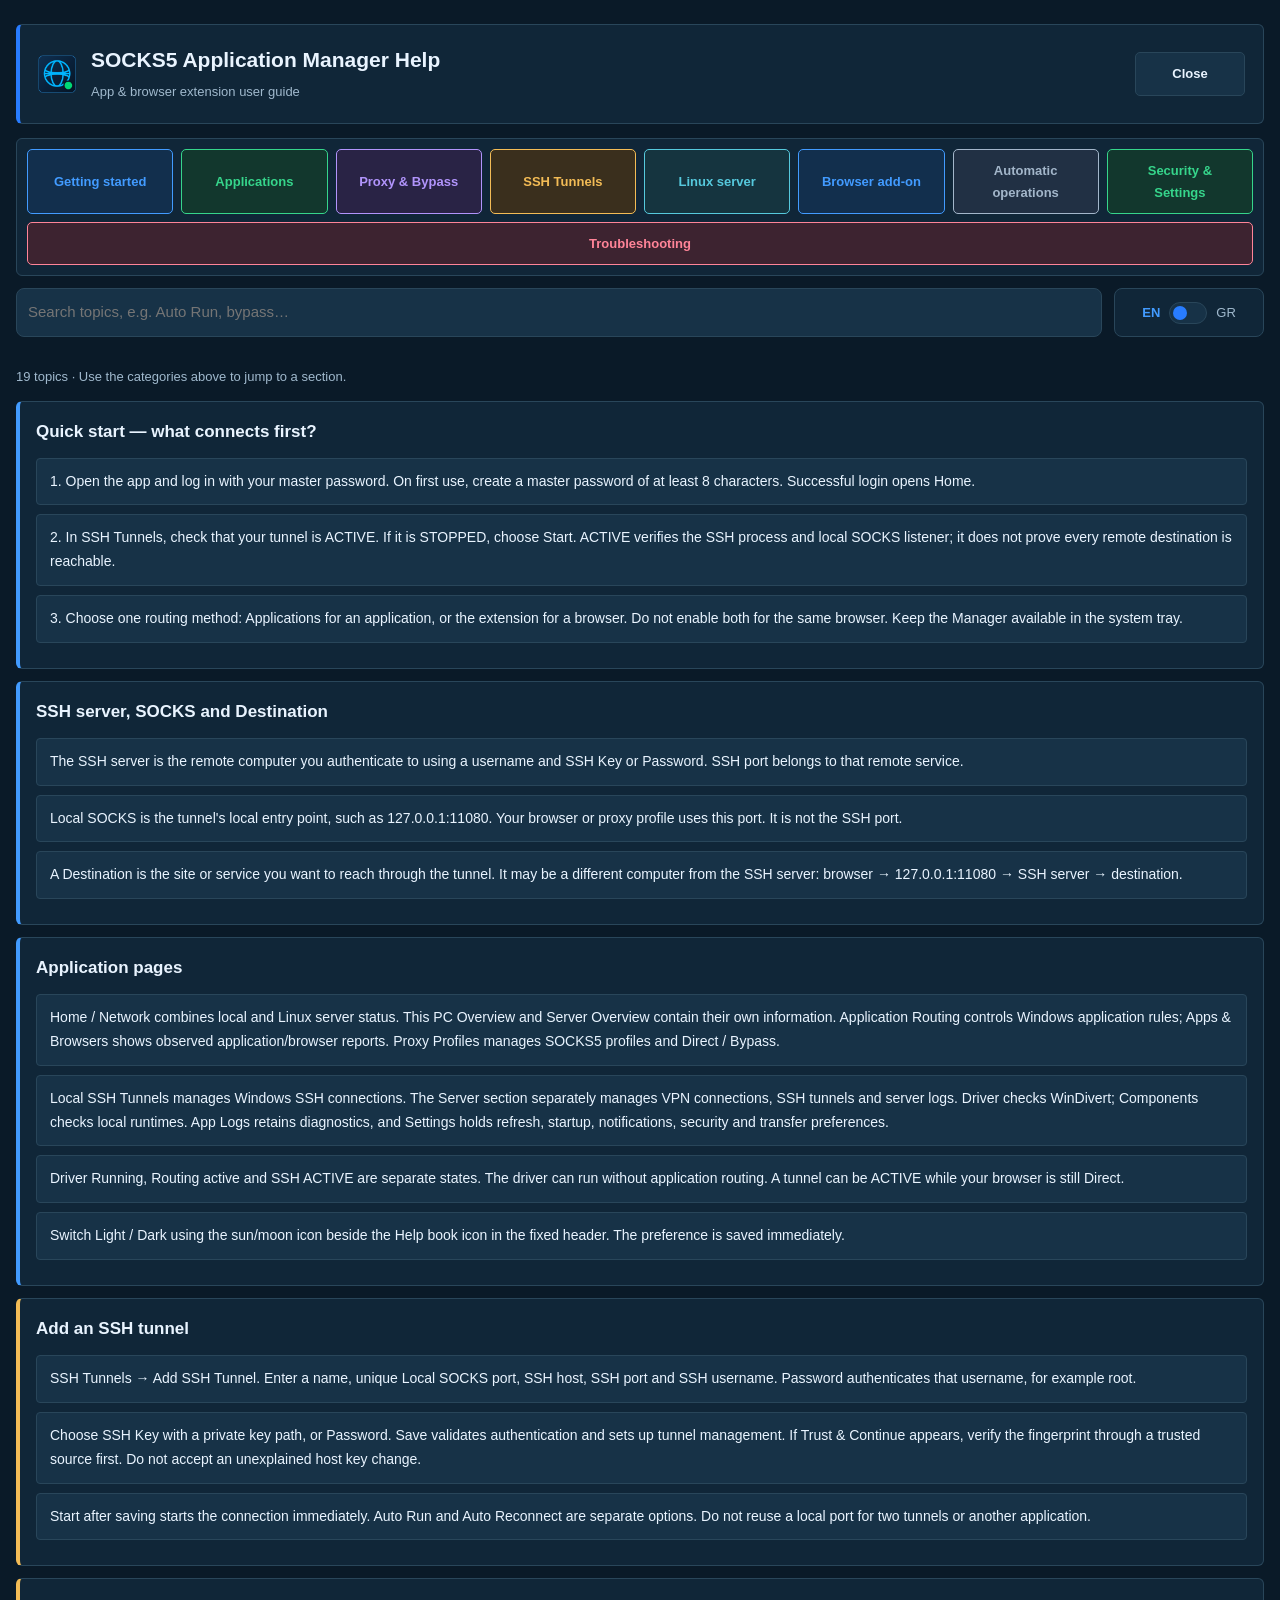
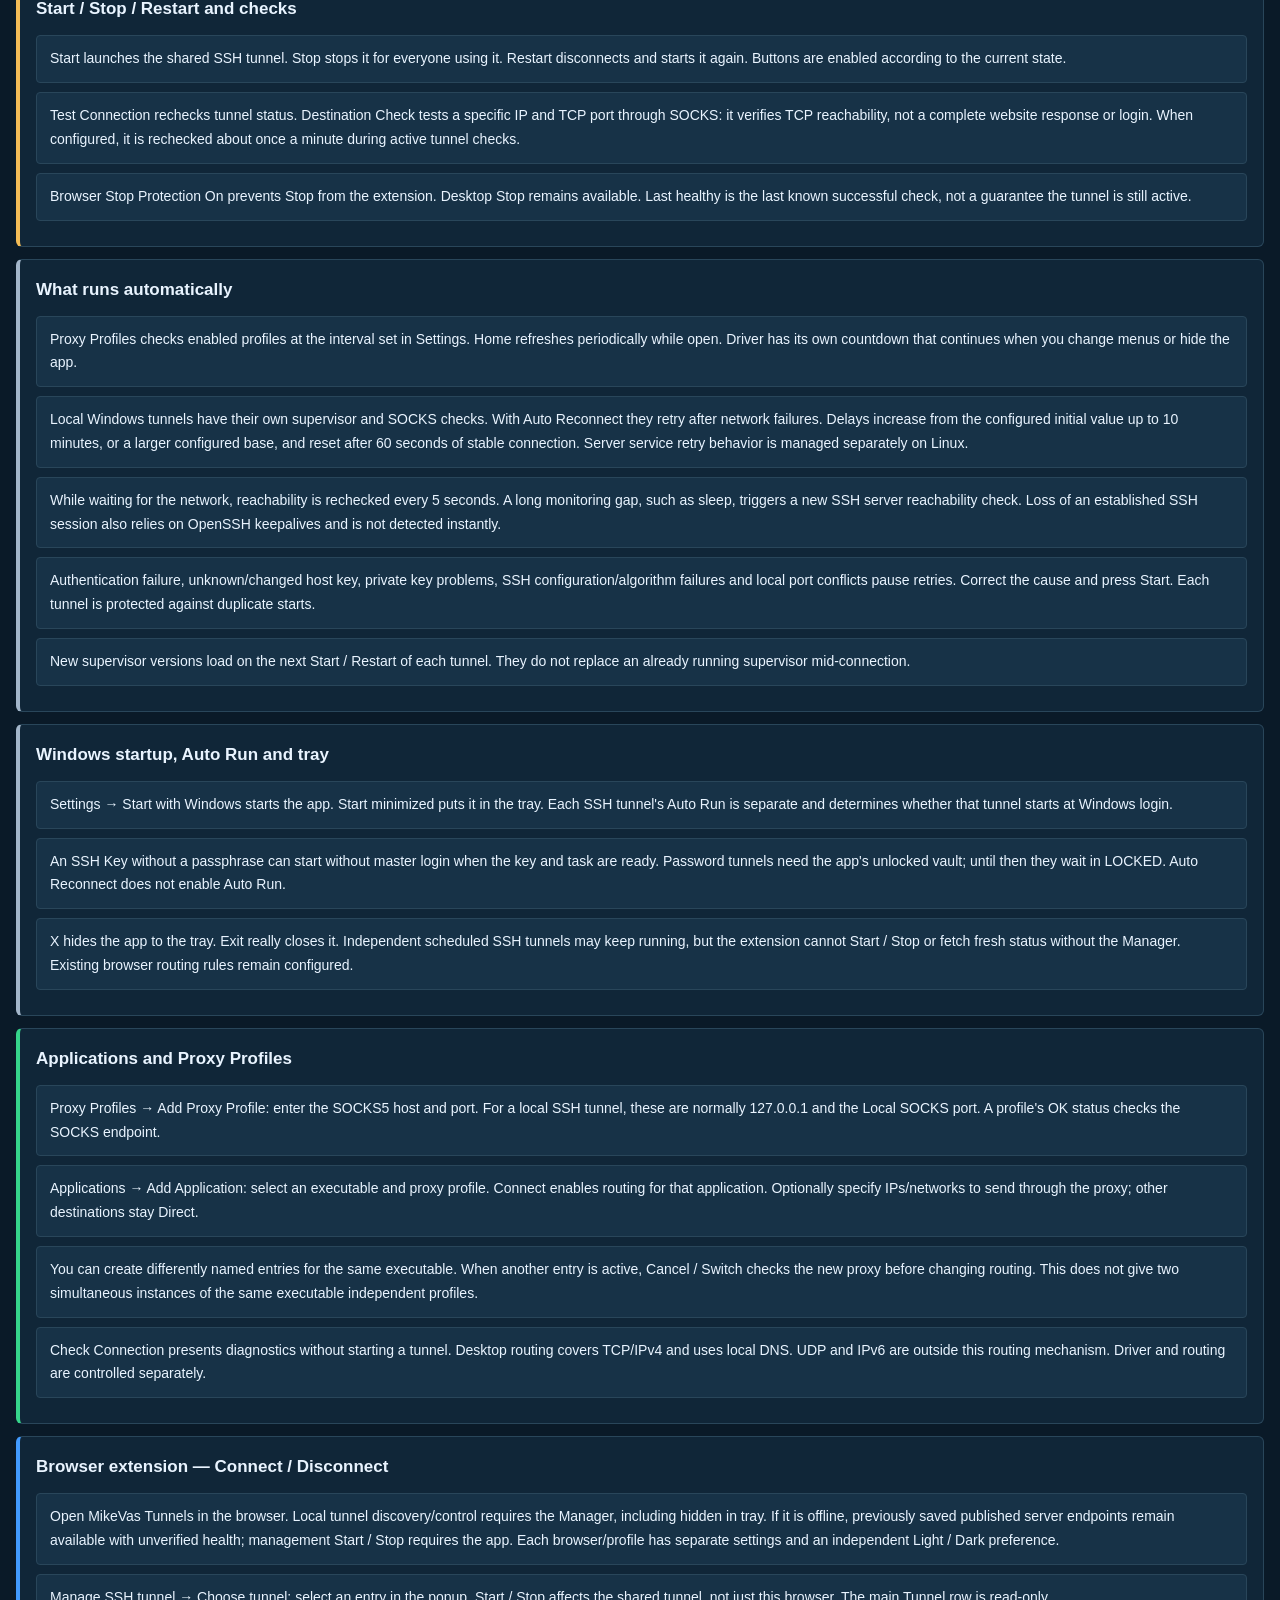
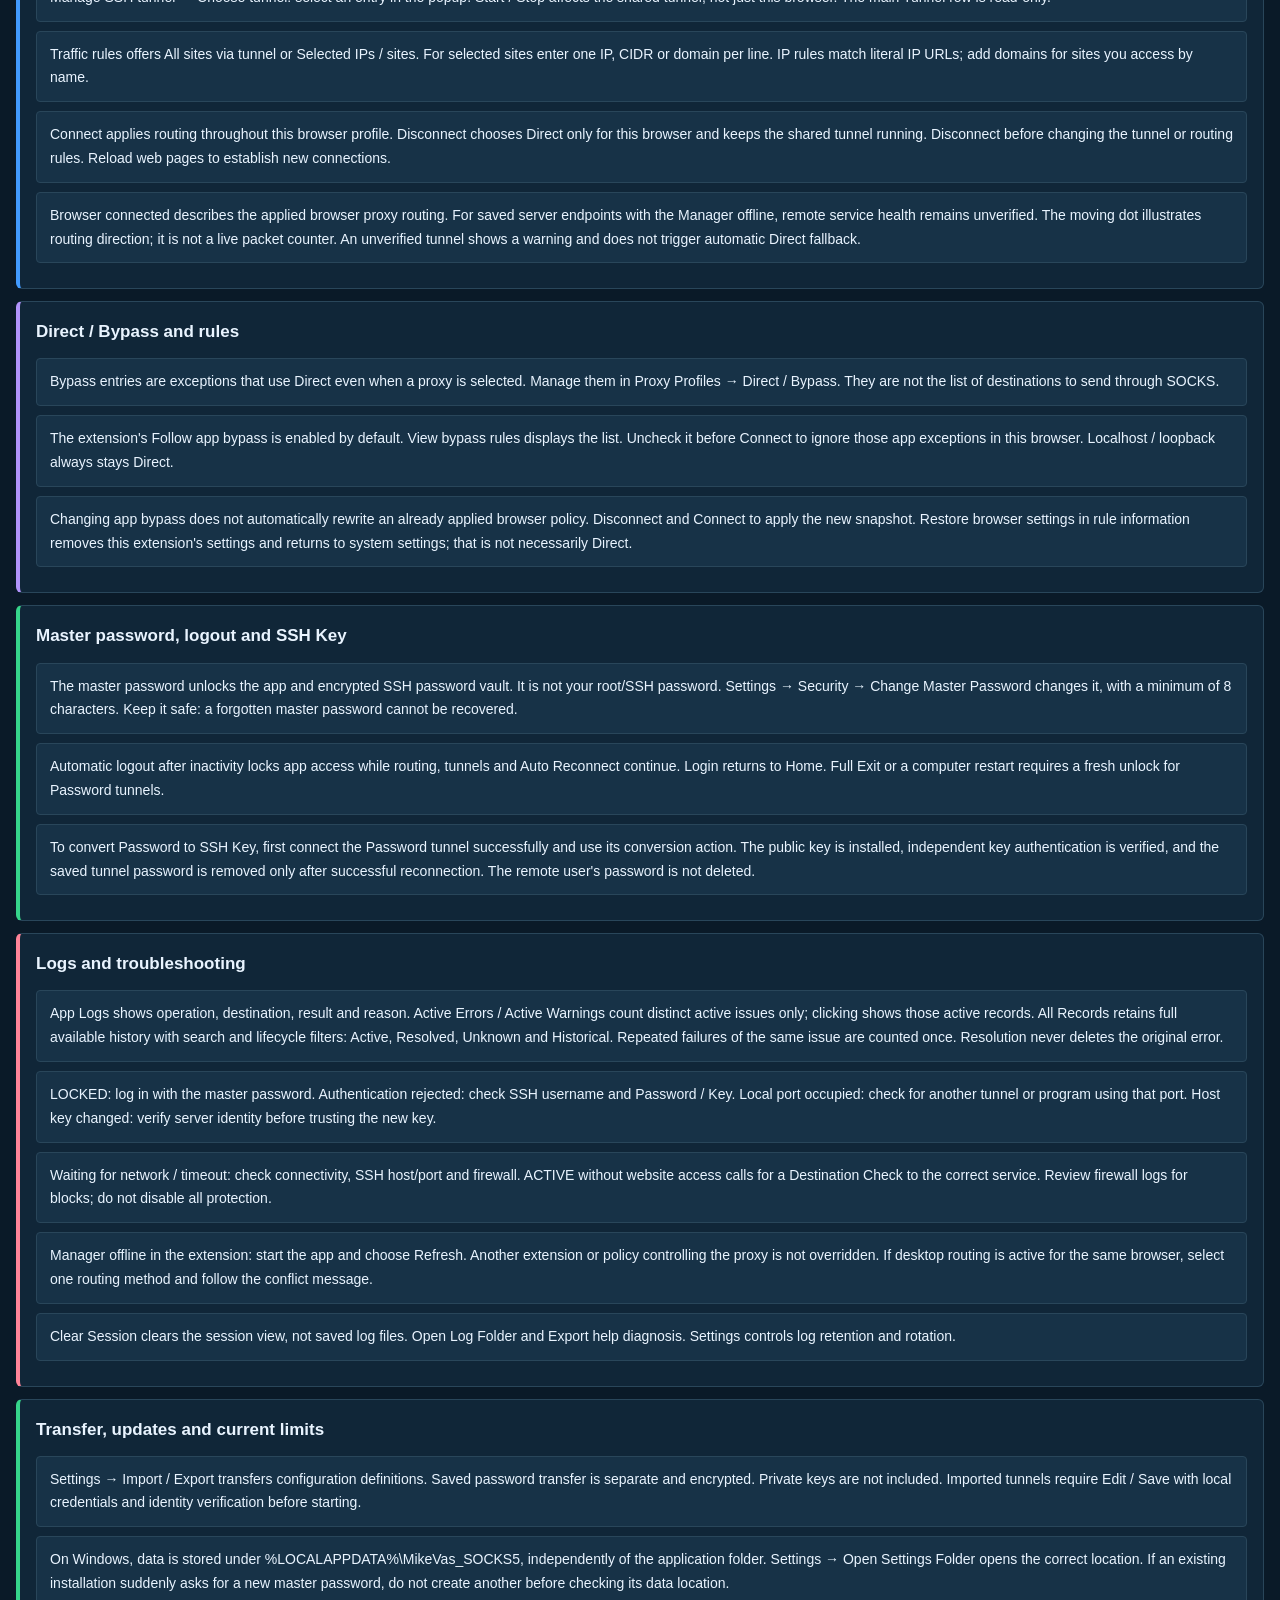
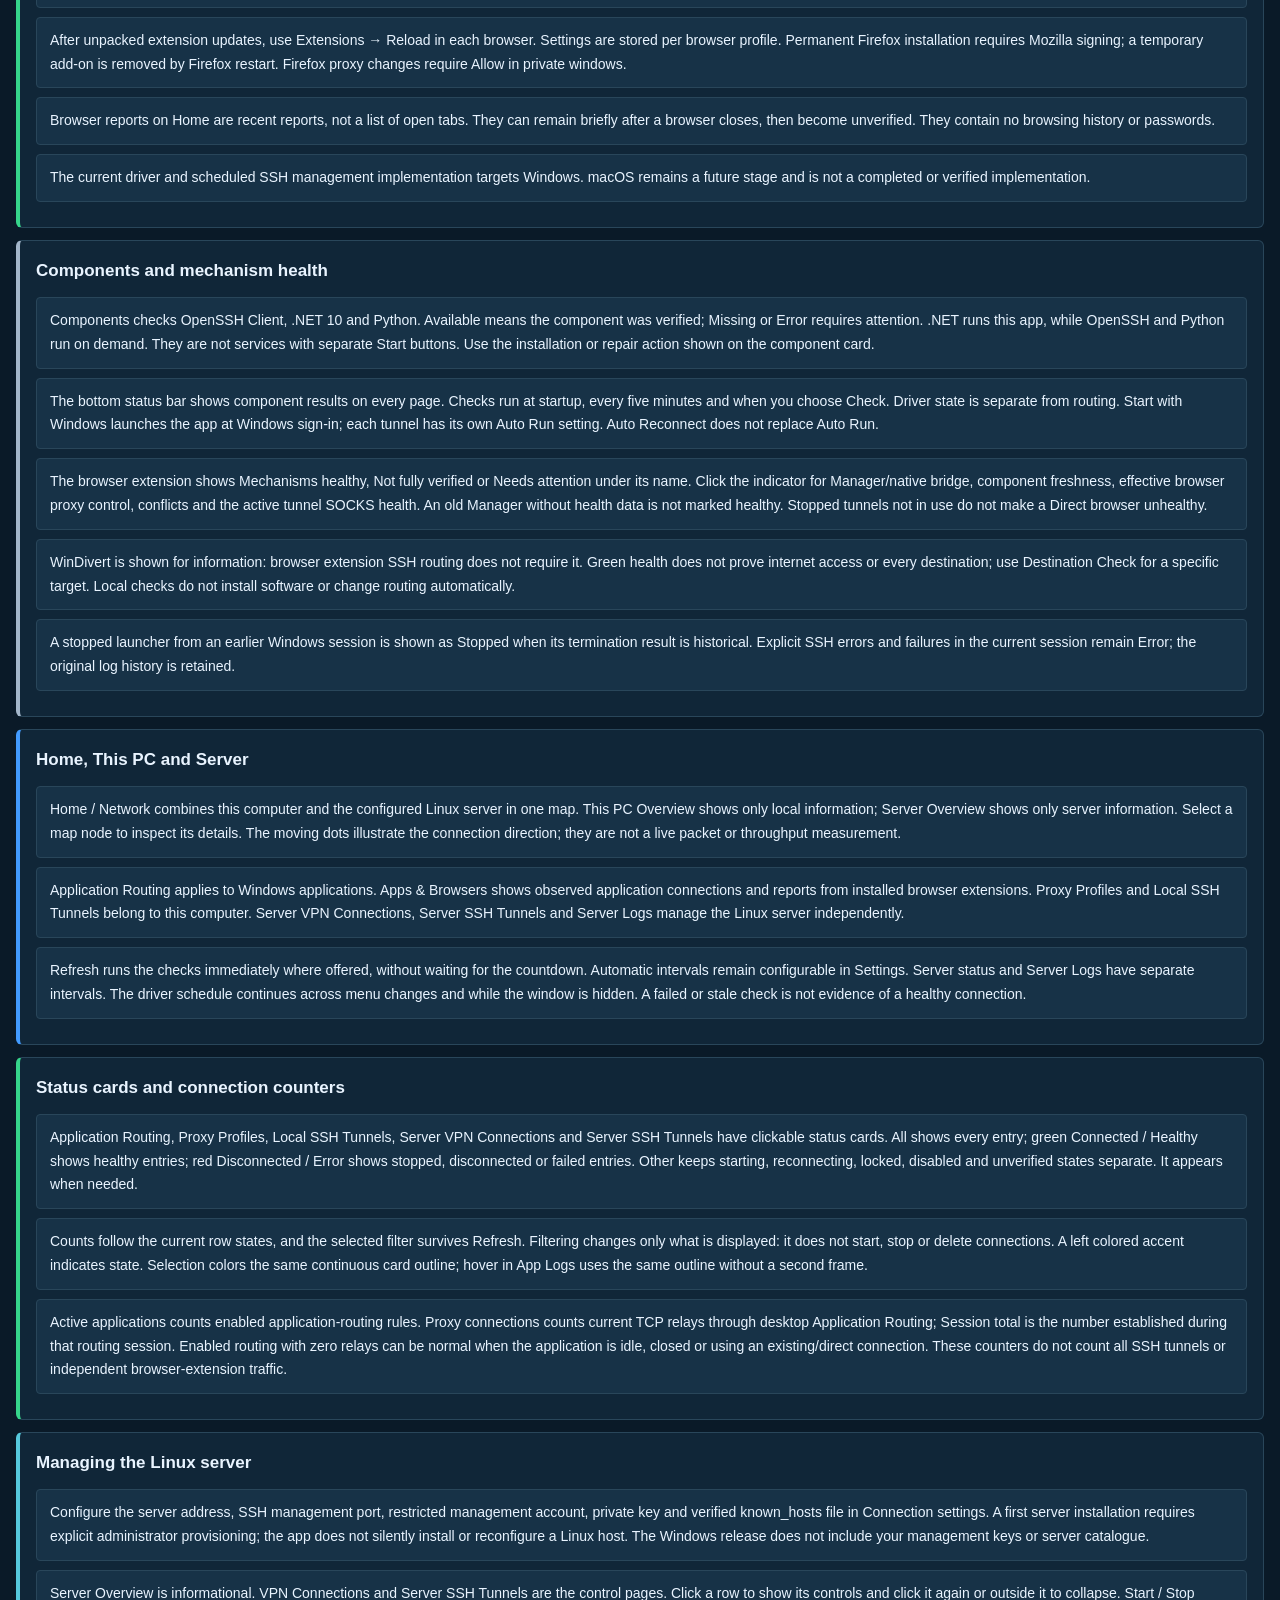
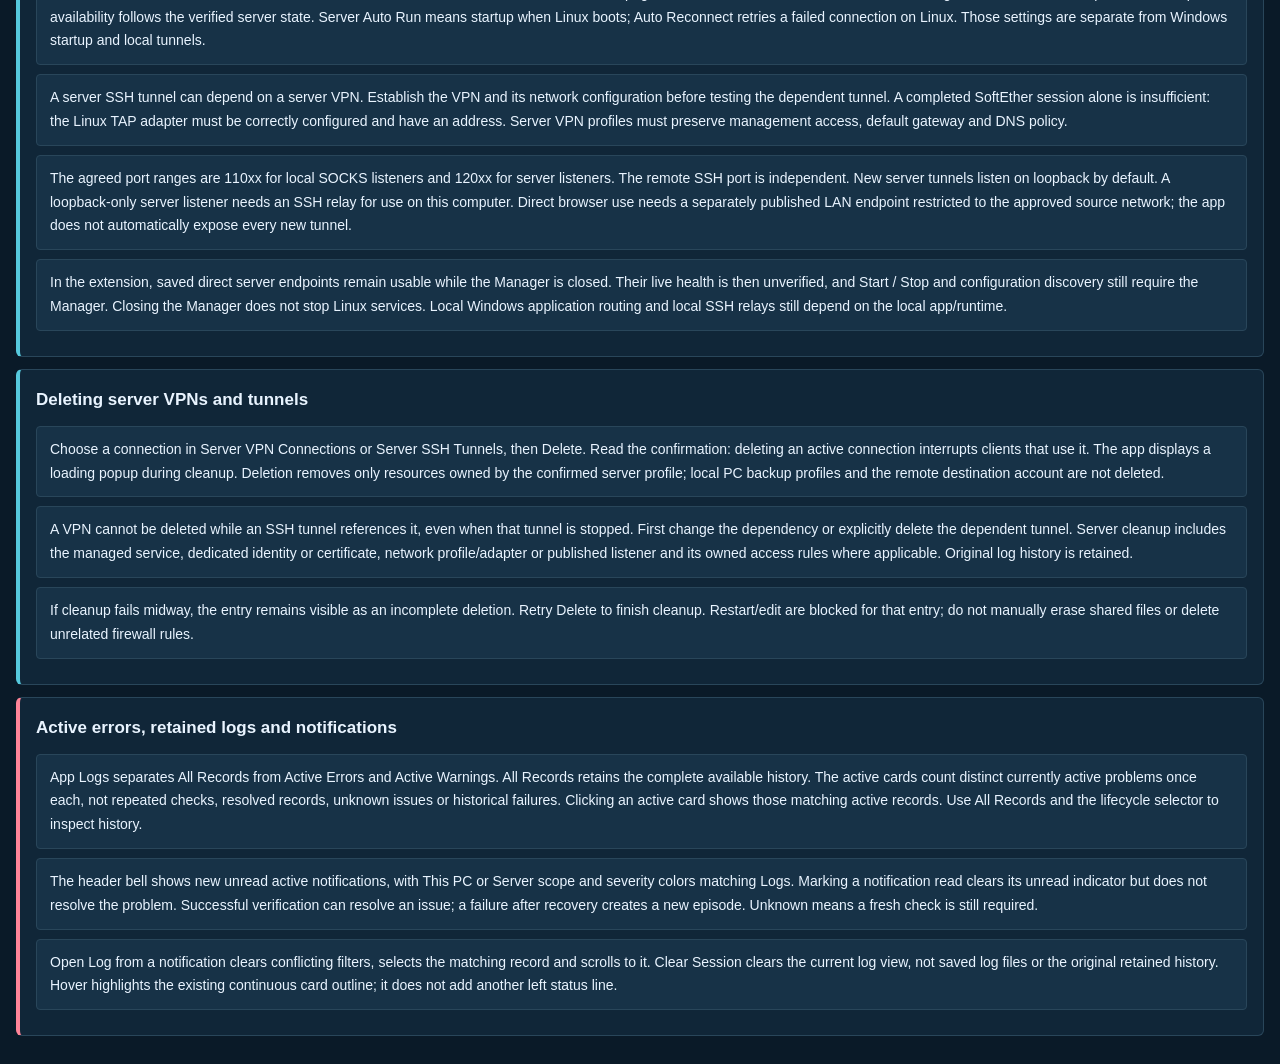
==== commit 312fb747: "Update 0.2.3 bilingual Help for server management and active issues" ====
--- a/index.html
+++ b/index.html
@@ -1 +1 @@
-<!doctype html><html lang="en"><head><meta charset="utf-8"><meta name="viewport" content="width=device-width,initial-scale=1"><title>MikeVas Tunnels · Help</title><script src="help-theme.js"></script><link rel="stylesheet" href="help.css"></head><body><main><div id="guideTop"><header><img src="icon.png" width="38" height="38" alt=""><div><h1>SOCKS5 Application Manager Help</h1><p id="intro"></p></div><button id="closeGuide">Close</button></header><nav id="categories" aria-label="Help categories"></nav><div class="toolbar"><input id="search" type="search" aria-label="Search Help"><label class="language-switch"><span id="enLabel">EN</span><input id="language" type="checkbox" role="switch" aria-label="Greek language / Ελληνική γλώσσα"><span id="grLabel">GR</span></label></div></div><p id="results" role="status"></p><section data-language="el" hidden><article data-category="start" data-search="Γρήγορη εκκίνηση — τι συνδέω πρώτα; Quick start — what connects first? 1. Άνοιξε το app και κάνε login με το master password. Στην πρώτη χρήση δημιουργείς master password τουλάχιστον 8 χαρακτήρων. Μετά το login ανοίγει το Home. 2. Στο SSH Tunnels έλεγξε ότι το επιθυμητό tunnel είναι ACTIVE. Αν είναι STOPPED, πάτησε Start. Το ACTIVE σημαίνει ότι ελέγχθηκαν η εκτέλεση SSH και το τοπικό SOCKS listener — όχι ότι κάθε απομακρυσμένος προορισμός είναι διαθέσιμος. 3. Επίλεξε έναν τρόπο δρομολόγησης: Applications για μια εφαρμογή ή το πρόσθετο για τον browser. Μην ενεργοποιείς και τους δύο τρόπους για τον ίδιο browser. Η εφαρμογή παραμένει διαθέσιμη στο system tray. 1. Open the app and log in with your master password. On first use, create a master password of at least 8 characters. Successful login opens Home. 2. In SSH Tunnels, check that your tunnel is ACTIVE. If it is STOPPED, choose Start. ACTIVE verifies the SSH process and local SOCKS listener; it does not prove every remote destination is reachable. 3. Choose one routing method: Applications for an application, or the extension for a browser. Do not enable both for the same browser. Keep the Manager available in the system tray."><h2>Γρήγορη εκκίνηση — τι συνδέω πρώτα;</h2><p>1. Άνοιξε το app και κάνε login με το master password. Στην πρώτη χρήση δημιουργείς master password τουλάχιστον 8 χαρακτήρων. Μετά το login ανοίγει το Home.</p><p>2. Στο SSH Tunnels έλεγξε ότι το επιθυμητό tunnel είναι ACTIVE. Αν είναι STOPPED, πάτησε Start. Το ACTIVE σημαίνει ότι ελέγχθηκαν η εκτέλεση SSH και το τοπικό SOCKS listener — όχι ότι κάθε απομακρυσμένος προορισμός είναι διαθέσιμος.</p><p>3. Επίλεξε έναν τρόπο δρομολόγησης: Applications για μια εφαρμογή ή το πρόσθετο για τον browser. Μην ενεργοποιείς και τους δύο τρόπους για τον ίδιο browser. Η εφαρμογή παραμένει διαθέσιμη στο system tray.</p></article><article data-category="start" data-search="SSH server, SOCKS και Destination SSH server, SOCKS and Destination SSH server είναι ο απομακρυσμένος υπολογιστής στον οποίο συνδέεσαι με username και SSH Key ή Password. Το SSH port αφορά εκείνον τον server. Local SOCKS είναι η τοπική είσοδος του tunnel, π.χ. 127.0.0.1:1080. Αυτό το port χρησιμοποιεί ο browser ή το proxy profile. Δεν είναι το SSH port. Destination είναι το site ή η υπηρεσία που θέλεις να φτάσεις μέσα από το tunnel. Μπορεί να είναι άλλος υπολογιστής από τον SSH server. Παράδειγμα: browser → 127.0.0.1:1080 → SSH server → destination. The SSH server is the remote computer you authenticate to using a username and SSH Key or Password. SSH port belongs to that remote service. Local SOCKS is the tunnel&#x27;s local entry point, such as 127.0.0.1:1080. Your browser or proxy profile uses this port. It is not the SSH port. A Destination is the site or service you want to reach through the tunnel. It may be a different computer from the SSH server: browser → 127.0.0.1:1080 → SSH server → destination."><h2>SSH server, SOCKS και Destination</h2><p>SSH server είναι ο απομακρυσμένος υπολογιστής στον οποίο συνδέεσαι με username και SSH Key ή Password. Το SSH port αφορά εκείνον τον server.</p><p>Local SOCKS είναι η τοπική είσοδος του tunnel, π.χ. 127.0.0.1:1080. Αυτό το port χρησιμοποιεί ο browser ή το proxy profile. Δεν είναι το SSH port.</p><p>Destination είναι το site ή η υπηρεσία που θέλεις να φτάσεις μέσα από το tunnel. Μπορεί να είναι άλλος υπολογιστής από τον SSH server. Παράδειγμα: browser → 127.0.0.1:1080 → SSH server → destination.</p></article><article data-category="start" data-search="Οι σελίδες της εφαρμογής Application pages Home: σύνοψη driver, routing, tunnels, συνδέσεων και ενεργών προβλημάτων. Applications: δρομολόγηση ανά εφαρμογή. Proxy Settings: διαθέσιμα SOCKS5 profiles και Direct / Bypass. SSH Tunnels: δημιουργία και διαχείριση SSH συνδέσεων. Driver: κατάσταση και χειρισμός WinDivert. Logs: ενέργειες, αιτίες αποτυχίας και ιστορικό. Advanced: χρόνοι ανανέωσης, εκκίνηση, ειδοποιήσεις, ασφάλεια και μεταφορά ρυθμίσεων. Driver Running, Routing active και SSH ACTIVE είναι διαφορετικές καταστάσεις. Ο driver μπορεί να τρέχει χωρίς ενεργή δρομολόγηση. Ένα tunnel μπορεί να είναι ACTIVE χωρίς ο browser να το χρησιμοποιεί. Η αλλαγή Light / Dark γίνεται από το εικονίδιο ήλιου/φεγγαριού δίπλα στο ? της σταθερής κεφαλίδας και αποθηκεύεται αμέσως. Home summarizes the driver, routing, tunnels, connections and active issues. Applications controls routing per application. Proxy Settings manages SOCKS5 profiles and Direct / Bypass. SSH Tunnels creates and manages SSH connections. Driver controls and checks WinDivert. Logs shows operations, failure reasons and history. Advanced contains refresh timing, startup, notifications, security and configuration transfer. Driver Running, Routing active and SSH ACTIVE are separate states. The driver can run without application routing. A tunnel can be ACTIVE while your browser is still Direct. Switch Light / Dark using the sun/moon icon beside ? in the fixed header. The preference is saved immediately."><h2>Οι σελίδες της εφαρμογής</h2><p>Home: σύνοψη driver, routing, tunnels, συνδέσεων και ενεργών προβλημάτων. Applications: δρομολόγηση ανά εφαρμογή. Proxy Settings: διαθέσιμα SOCKS5 profiles και Direct / Bypass.</p><p>SSH Tunnels: δημιουργία και διαχείριση SSH συνδέσεων. Driver: κατάσταση και χειρισμός WinDivert. Logs: ενέργειες, αιτίες αποτυχίας και ιστορικό. Advanced: χρόνοι ανανέωσης, εκκίνηση, ειδοποιήσεις, ασφάλεια και μεταφορά ρυθμίσεων.</p><p>Driver Running, Routing active και SSH ACTIVE είναι διαφορετικές καταστάσεις. Ο driver μπορεί να τρέχει χωρίς ενεργή δρομολόγηση. Ένα tunnel μπορεί να είναι ACTIVE χωρίς ο browser να το χρησιμοποιεί.</p><p>Η αλλαγή Light / Dark γίνεται από το εικονίδιο ήλιου/φεγγαριού δίπλα στο ? της σταθερής κεφαλίδας και αποθηκεύεται αμέσως.</p></article><article data-category="ssh" data-search="Προσθήκη SSH tunnel Add an SSH tunnel SSH Tunnels → Add SSH Tunnel. Συμπλήρωσε όνομα, μοναδικό Local SOCKS port, SSH host, SSH port και SSH username. Το Password αφορά αυτόν τον χρήστη, π.χ. root. Επίλεξε SSH Key με διαδρομή ιδιωτικού κλειδιού ή Password. Το Save ελέγχει authentication και δημιουργεί τη διαχείριση του tunnel. Αν ζητηθεί Trust &amp; Continue, επαλήθευσε πρώτα το fingerprint από έμπιστη πηγή. Μην αποδέχεσαι ανεξήγητη αλλαγή host key. Το Start after saving ξεκινά τη σύνδεση αμέσως. Το Auto Run και το Auto Reconnect είναι ξεχωριστές επιλογές. Μην χρησιμοποιείς το ίδιο τοπικό port σε δύο tunnels ή άλλες εφαρμογές. SSH Tunnels → Add SSH Tunnel. Enter a name, unique Local SOCKS port, SSH host, SSH port and SSH username. Password authenticates that username, for example root. Choose SSH Key with a private key path, or Password. Save validates authentication and sets up tunnel management. If Trust &amp; Continue appears, verify the fingerprint through a trusted source first. Do not accept an unexplained host key change. Start after saving starts the connection immediately. Auto Run and Auto Reconnect are separate options. Do not reuse a local port for two tunnels or another application."><h2>Προσθήκη SSH tunnel</h2><p>SSH Tunnels → Add SSH Tunnel. Συμπλήρωσε όνομα, μοναδικό Local SOCKS port, SSH host, SSH port και SSH username. Το Password αφορά αυτόν τον χρήστη, π.χ. root.</p><p>Επίλεξε SSH Key με διαδρομή ιδιωτικού κλειδιού ή Password. Το Save ελέγχει authentication και δημιουργεί τη διαχείριση του tunnel. Αν ζητηθεί Trust &amp; Continue, επαλήθευσε πρώτα το fingerprint από έμπιστη πηγή. Μην αποδέχεσαι ανεξήγητη αλλαγή host key.</p><p>Το Start after saving ξεκινά τη σύνδεση αμέσως. Το Auto Run και το Auto Reconnect είναι ξεχωριστές επιλογές. Μην χρησιμοποιείς το ίδιο τοπικό port σε δύο tunnels ή άλλες εφαρμογές.</p></article><article data-category="ssh" data-search="Start / Stop / Restart και έλεγχοι Start / Stop / Restart and checks Start ξεκινά το κοινό SSH tunnel. Stop το σταματά για όλους όσοι το χρησιμοποιούν. Restart διακόπτει και ξαναξεκινά το tunnel. Τα κουμπιά ενεργοποιούνται ανάλογα με την κατάστασή του. Test Connection επανελέγχει την κατάσταση του tunnel. Destination Check αφορά συγκεκριμένη IP και TCP port μέσα από το SOCKS: επαληθεύει TCP πρόσβαση, όχι πλήρη λειτουργία ιστοσελίδας ή login. Όταν έχει οριστεί, επανελέγχεται περίπου κάθε λεπτό κατά τους ελέγχους του ενεργού tunnel. Browser Stop Protection On απαγορεύει Stop από το πρόσθετο. Το Stop μέσα στο app παραμένει διαθέσιμο. Last healthy είναι ο χρόνος της τελευταίας γνωστής επιτυχίας, όχι εγγύηση ότι η σύνδεση είναι ακόμη ενεργή. Start launches the shared SSH tunnel. Stop stops it for everyone using it. Restart disconnects and starts it again. Buttons are enabled according to the current state. Test Connection rechecks tunnel status. Destination Check tests a specific IP and TCP port through SOCKS: it verifies TCP reachability, not a complete website response or login. When configured, it is rechecked about once a minute during active tunnel checks. Browser Stop Protection On prevents Stop from the extension. Desktop Stop remains available. Last healthy is the last known successful check, not a guarantee the tunnel is still active."><h2>Start / Stop / Restart και έλεγχοι</h2><p>Start ξεκινά το κοινό SSH tunnel. Stop το σταματά για όλους όσοι το χρησιμοποιούν. Restart διακόπτει και ξαναξεκινά το tunnel. Τα κουμπιά ενεργοποιούνται ανάλογα με την κατάστασή του.</p><p>Test Connection επανελέγχει την κατάσταση του tunnel. Destination Check αφορά συγκεκριμένη IP και TCP port μέσα από το SOCKS: επαληθεύει TCP πρόσβαση, όχι πλήρη λειτουργία ιστοσελίδας ή login. Όταν έχει οριστεί, επανελέγχεται περίπου κάθε λεπτό κατά τους ελέγχους του ενεργού tunnel.</p><p>Browser Stop Protection On απαγορεύει Stop από το πρόσθετο. Το Stop μέσα στο app παραμένει διαθέσιμο. Last healthy είναι ο χρόνος της τελευταίας γνωστής επιτυχίας, όχι εγγύηση ότι η σύνδεση είναι ακόμη ενεργή.</p></article><article data-category="automatic" data-search="Τι κάνει αυτόματα What runs automatically Proxy Profiles: έλεγχος των ενεργοποιημένων profiles στο διάστημα του Advanced. Home: περιοδική ενημέρωση όταν είναι ανοιχτό. Driver: ανεξάρτητη αντίστροφη μέτρηση που συνεχίζεται όταν αλλάζεις μενού ή κρύβεις το app. Τα tunnels έχουν δικό τους supervisor και ελέγχους SOCKS. Με Auto Reconnect επανασυνδέονται μετά από αποτυχίες δικτύου. Η αναμονή αυξάνεται από τον επιλεγμένο αρχικό χρόνο έως 10 λεπτά, ή μεγαλύτερο αρχικό χρόνο αν έχει οριστεί, και επανέρχεται μετά από 60 δευτερόλεπτα σταθερής σύνδεσης. Κατά την αναμονή δικτύου γίνεται επανέλεγχος ανά 5 δευτερόλεπτα. Μεγάλο κενό επιτήρησης, όπως sleep, προκαλεί νέο έλεγχο πρόσβασης στον SSH server. Η ανίχνευση απώλειας μιας ήδη ενεργής SSH σύνδεσης χρησιμοποιεί και τα OpenSSH keepalives και δεν είναι στιγμιαία. Λάθος authentication, άγνωστο/αλλαγμένο host key, πρόβλημα ιδιωτικού key, SSH configuration/algorithm ή κατειλημμένο local port σταματούν τις επαναλήψεις. Διόρθωσε την αιτία και πάτησε Start. Κάθε tunnel έχει προστασία από διπλές εκκινήσεις. Οι νέες εκδόσεις του supervisor φορτώνονται στο επόμενο Start / Restart του tunnel. Δεν αντικαθιστούν την εκτέλεση ενός ήδη ενεργού tunnel στη μέση της σύνδεσης. Proxy Profiles checks enabled profiles at the interval set in Advanced. Home refreshes periodically while open. Driver has its own countdown that continues when you change menus or hide the app. Tunnels have their own supervisor and SOCKS checks. With Auto Reconnect they reconnect after network failures. Delays increase from the configured initial value up to 10 minutes, or a larger configured base, and reset after 60 seconds of stable connection. While waiting for the network, reachability is rechecked every 5 seconds. A long monitoring gap, such as sleep, triggers a new SSH server reachability check. Loss of an established SSH session also relies on OpenSSH keepalives and is not detected instantly. Authentication failure, unknown/changed host key, private key problems, SSH configuration/algorithm failures and local port conflicts pause retries. Correct the cause and press Start. Each tunnel is protected against duplicate starts. New supervisor versions load on the next Start / Restart of each tunnel. They do not replace an already running supervisor mid-connection."><h2>Τι κάνει αυτόματα</h2><p>Proxy Profiles: έλεγχος των ενεργοποιημένων profiles στο διάστημα του Advanced. Home: περιοδική ενημέρωση όταν είναι ανοιχτό. Driver: ανεξάρτητη αντίστροφη μέτρηση που συνεχίζεται όταν αλλάζεις μενού ή κρύβεις το app.</p><p>Τα tunnels έχουν δικό τους supervisor και ελέγχους SOCKS. Με Auto Reconnect επανασυνδέονται μετά από αποτυχίες δικτύου. Η αναμονή αυξάνεται από τον επιλεγμένο αρχικό χρόνο έως 10 λεπτά, ή μεγαλύτερο αρχικό χρόνο αν έχει οριστεί, και επανέρχεται μετά από 60 δευτερόλεπτα σταθερής σύνδεσης.</p><p>Κατά την αναμονή δικτύου γίνεται επανέλεγχος ανά 5 δευτερόλεπτα. Μεγάλο κενό επιτήρησης, όπως sleep, προκαλεί νέο έλεγχο πρόσβασης στον SSH server. Η ανίχνευση απώλειας μιας ήδη ενεργής SSH σύνδεσης χρησιμοποιεί και τα OpenSSH keepalives και δεν είναι στιγμιαία.</p><p>Λάθος authentication, άγνωστο/αλλαγμένο host key, πρόβλημα ιδιωτικού key, SSH configuration/algorithm ή κατειλημμένο local port σταματούν τις επαναλήψεις. Διόρθωσε την αιτία και πάτησε Start. Κάθε tunnel έχει προστασία από διπλές εκκινήσεις.</p><p>Οι νέες εκδόσεις του supervisor φορτώνονται στο επόμενο Start / Restart του tunnel. Δεν αντικαθιστούν την εκτέλεση ενός ήδη ενεργού tunnel στη μέση της σύνδεσης.</p></article><article data-category="automatic" data-search="Windows startup, Auto Run και tray Windows startup, Auto Run and tray Advanced → Start with Windows ξεκινά το app. Start minimized το εμφανίζει στο tray. Το Auto Run κάθε SSH tunnel είναι ξεχωριστό: καθορίζει αν το tunnel ξεκινά με το login στα Windows. SSH Key χωρίς passphrase μπορεί να ξεκινά χωρίς master login, όταν το key και το task είναι έτοιμα. Password tunnel χρειάζεται ξεκλείδωτο vault από το app· πριν από αυτό περιμένει σε LOCKED. Το Auto Reconnect δεν ενεργοποιεί από μόνο του το Auto Run. Το Χ κρύβει το app στο tray. Exit το κλείνει πραγματικά. Τα ανεξάρτητα scheduled SSH tunnels μπορούν να συνεχίζουν, αλλά το πρόσθετο δεν μπορεί να κάνει Start / Stop ή να πάρει νέα στοιχεία χωρίς το Manager. Οι ήδη εφαρμοσμένοι κανόνες browser παραμένουν. Advanced → Start with Windows starts the app. Start minimized puts it in the tray. Each SSH tunnel&#x27;s Auto Run is separate and determines whether that tunnel starts at Windows login. An SSH Key without a passphrase can start without master login when the key and task are ready. Password tunnels need the app&#x27;s unlocked vault; until then they wait in LOCKED. Auto Reconnect does not enable Auto Run. X hides the app to the tray. Exit really closes it. Independent scheduled SSH tunnels may keep running, but the extension cannot Start / Stop or fetch fresh status without the Manager. Existing browser routing rules remain configured."><h2>Windows startup, Auto Run και tray</h2><p>Advanced → Start with Windows ξεκινά το app. Start minimized το εμφανίζει στο tray. Το Auto Run κάθε SSH tunnel είναι ξεχωριστό: καθορίζει αν το tunnel ξεκινά με το login στα Windows.</p><p>SSH Key χωρίς passphrase μπορεί να ξεκινά χωρίς master login, όταν το key και το task είναι έτοιμα. Password tunnel χρειάζεται ξεκλείδωτο vault από το app· πριν από αυτό περιμένει σε LOCKED. Το Auto Reconnect δεν ενεργοποιεί από μόνο του το Auto Run.</p><p>Το Χ κρύβει το app στο tray. Exit το κλείνει πραγματικά. Τα ανεξάρτητα scheduled SSH tunnels μπορούν να συνεχίζουν, αλλά το πρόσθετο δεν μπορεί να κάνει Start / Stop ή να πάρει νέα στοιχεία χωρίς το Manager. Οι ήδη εφαρμοσμένοι κανόνες browser παραμένουν.</p></article><article data-category="applications" data-search="Applications και Proxy Profiles Applications and Proxy Profiles Proxy Settings → Add Proxy Profile: δώσε το SOCKS5 host και port. Για τοπικό SSH tunnel είναι συνήθως 127.0.0.1 και το Local SOCKS port. Το OK ενός profile αφορά τον έλεγχο του SOCKS endpoint. Applications → Add Application: επίλεξε executable και proxy profile. Connect ενεργοποιεί δρομολόγηση για τη συγκεκριμένη εφαρμογή. Προαιρετικά όρισε IP / networks που θα πάνε μέσω proxy· οι υπόλοιποι προορισμοί μένουν Direct. Για το ίδιο executable μπορείς να έχεις διαφορετικές ονομασμένες εγγραφές. Όταν άλλη εγγραφή είναι ήδη ενεργή, το popup Cancel / Switch ελέγχει πρώτα το νέο proxy και μετά αλλάζει τη δρομολόγηση. Δεν ξεχωρίζει δύο ταυτόχρονες εκτελέσεις του ίδιου executable ως ανεξάρτητα profiles. Check Connection παρουσιάζει διαγνωστικά χωρίς να ξεκινά tunnel. Η δρομολόγηση του desktop καλύπτει TCP/IPv4 και χρησιμοποιεί το τοπικό DNS. UDP και IPv6 δεν δρομολογούνται από αυτόν τον μηχανισμό. Το Driver και το routing ελέγχονται ξεχωριστά. Proxy Settings → Add Proxy Profile: enter the SOCKS5 host and port. For a local SSH tunnel, these are normally 127.0.0.1 and the Local SOCKS port. A profile&#x27;s OK status checks the SOCKS endpoint. Applications → Add Application: select an executable and proxy profile. Connect enables routing for that application. Optionally specify IPs/networks to send through the proxy; other destinations stay Direct. You can create differently named entries for the same executable. When another entry is active, Cancel / Switch checks the new proxy before changing routing. This does not give two simultaneous instances of the same executable independent profiles. Check Connection presents diagnostics without starting a tunnel. Desktop routing covers TCP/IPv4 and uses local DNS. UDP and IPv6 are outside this routing mechanism. Driver and routing are controlled separately."><h2>Applications και Proxy Profiles</h2><p>Proxy Settings → Add Proxy Profile: δώσε το SOCKS5 host και port. Για τοπικό SSH tunnel είναι συνήθως 127.0.0.1 και το Local SOCKS port. Το OK ενός profile αφορά τον έλεγχο του SOCKS endpoint.</p><p>Applications → Add Application: επίλεξε executable και proxy profile. Connect ενεργοποιεί δρομολόγηση για τη συγκεκριμένη εφαρμογή. Προαιρετικά όρισε IP / networks που θα πάνε μέσω proxy· οι υπόλοιποι προορισμοί μένουν Direct.</p><p>Για το ίδιο executable μπορείς να έχεις διαφορετικές ονομασμένες εγγραφές. Όταν άλλη εγγραφή είναι ήδη ενεργή, το popup Cancel / Switch ελέγχει πρώτα το νέο proxy και μετά αλλάζει τη δρομολόγηση. Δεν ξεχωρίζει δύο ταυτόχρονες εκτελέσεις του ίδιου executable ως ανεξάρτητα profiles.</p><p>Check Connection παρουσιάζει διαγνωστικά χωρίς να ξεκινά tunnel. Η δρομολόγηση του desktop καλύπτει TCP/IPv4 και χρησιμοποιεί το τοπικό DNS. UDP και IPv6 δεν δρομολογούνται από αυτόν τον μηχανισμό. Το Driver και το routing ελέγχονται ξεχωριστά.</p></article><article data-category="browser" data-search="Πρόσθετο browser — Connect / Disconnect Browser extension — Connect / Disconnect Άνοιξε το MikeVas Tunnels στον browser. Το app πρέπει να τρέχει, ακόμη και κρυμμένο στο tray. Η ένδειξη Manager offline κρύβει τις επιλογές διαχείρισης. Κάθε browser/profile έχει δικές του ρυθμίσεις και ανεξάρτητο Light / Dark. Manage SSH tunnel → Choose tunnel: επίλεξε από το popup. Τα Start / Stop αφορούν το κοινό tunnel, όχι μόνο τον browser. Η γραμμή Tunnel στην κύρια οθόνη είναι μόνο ένδειξη. Traffic rules: All sites via tunnel ή Selected IPs / sites. Στη δεύτερη επιλογή βάλε μία IP, CIDR ή domain ανά γραμμή. Οι IP κανόνες ταιριάζουν σε URL με κυριολεκτική IP· πρόσθεσε domain για site που ανοίγεις με όνομα. Connect εφαρμόζει τη ρύθμιση σε όλο το συγκεκριμένο browser profile. Disconnect επιλέγει Direct μόνο για αυτόν τον browser, χωρίς να σταματά το κοινό tunnel. Όσο είναι συνδεδεμένος ο browser, αποσυνδέσου πρώτα για αλλαγή tunnel ή κανόνων. Κάνε Reload στη σελίδα για νέες συνδέσεις. Browser connected σημαίνει επιβεβαιωμένη ρύθμιση του πρόσθετου και ενεργό tunnel. Η κινούμενη τελεία δείχνει κατεύθυνση δρομολόγησης, όχι πραγματική καταμέτρηση πακέτων. Αν το tunnel δεν επαληθεύεται, εμφανίζεται προειδοποίηση και δεν γίνεται αυτόματο Direct fallback. Open MikeVas Tunnels in your browser. The app must be running, including hidden in the tray. Manager offline hides management choices. Each browser/profile has its own settings and independent Light / Dark preference. Manage SSH tunnel → Choose tunnel: select an entry in the popup. Start / Stop affects the shared tunnel, not just this browser. The main Tunnel row is read-only. Traffic rules offers All sites via tunnel or Selected IPs / sites. For selected sites enter one IP, CIDR or domain per line. IP rules match literal IP URLs; add domains for sites you access by name. Connect applies routing throughout this browser profile. Disconnect chooses Direct only for this browser and keeps the shared tunnel running. Disconnect before changing the tunnel or routing rules. Reload web pages to establish new connections. Browser connected means the extension&#x27;s routing is verified and its tunnel is active. The moving dot illustrates routing direction; it is not a live packet counter. An unverified tunnel shows a warning and does not trigger automatic Direct fallback."><h2>Πρόσθετο browser — Connect / Disconnect</h2><p>Άνοιξε το MikeVas Tunnels στον browser. Το app πρέπει να τρέχει, ακόμη και κρυμμένο στο tray. Η ένδειξη Manager offline κρύβει τις επιλογές διαχείρισης. Κάθε browser/profile έχει δικές του ρυθμίσεις και ανεξάρτητο Light / Dark.</p><p>Manage SSH tunnel → Choose tunnel: επίλεξε από το popup. Τα Start / Stop αφορούν το κοινό tunnel, όχι μόνο τον browser. Η γραμμή Tunnel στην κύρια οθόνη είναι μόνο ένδειξη.</p><p>Traffic rules: All sites via tunnel ή Selected IPs / sites. Στη δεύτερη επιλογή βάλε μία IP, CIDR ή domain ανά γραμμή. Οι IP κανόνες ταιριάζουν σε URL με κυριολεκτική IP· πρόσθεσε domain για site που ανοίγεις με όνομα.</p><p>Connect εφαρμόζει τη ρύθμιση σε όλο το συγκεκριμένο browser profile. Disconnect επιλέγει Direct μόνο για αυτόν τον browser, χωρίς να σταματά το κοινό tunnel. Όσο είναι συνδεδεμένος ο browser, αποσυνδέσου πρώτα για αλλαγή tunnel ή κανόνων. Κάνε Reload στη σελίδα για νέες συνδέσεις.</p><p>Browser connected σημαίνει επιβεβαιωμένη ρύθμιση του πρόσθετου και ενεργό tunnel. Η κινούμενη τελεία δείχνει κατεύθυνση δρομολόγησης, όχι πραγματική καταμέτρηση πακέτων. Αν το tunnel δεν επαληθεύεται, εμφανίζεται προειδοποίηση και δεν γίνεται αυτόματο Direct fallback.</p></article><article data-category="proxy" data-search="Direct / Bypass και κανόνες Direct / Bypass and rules Bypass είναι εξαιρέσεις που βγαίνουν Direct ακόμη και όταν έχει επιλεγεί proxy. Διαχειρίζονται από Proxy Settings → Direct / Bypass. Δεν είναι λίστα προορισμών που πρέπει να πάνε μέσα στο SOCKS. Στο πρόσθετο το Follow app bypass είναι ενεργό από προεπιλογή. View bypass rules δείχνει τη λίστα. Αν το απενεργοποιήσεις πριν από Connect, το συγκεκριμένο browser αγνοεί αυτές τις εξαιρέσεις. Localhost / loopback παραμένουν πάντα Direct. Οι αλλαγές στα app bypass δεν ξαναγράφουν αυτόματα ήδη εφαρμοσμένους κανόνες browser. Για νέα ρύθμιση κάνε Disconnect και Connect. Το Restore browser settings στις πληροφορίες κανόνων αφαιρεί τη ρύθμιση του πρόσθετου και επιστρέφει στις ρυθμίσεις συστήματος — δεν σημαίνει υποχρεωτικά Direct. Bypass entries are exceptions that use Direct even when a proxy is selected. Manage them in Proxy Settings → Direct / Bypass. They are not the list of destinations to send through SOCKS. The extension&#x27;s Follow app bypass is enabled by default. View bypass rules displays the list. Uncheck it before Connect to ignore those app exceptions in this browser. Localhost / loopback always stays Direct. Changing app bypass does not automatically rewrite an already applied browser policy. Disconnect and Connect to apply the new snapshot. Restore browser settings in rule information removes this extension&#x27;s settings and returns to system settings; that is not necessarily Direct."><h2>Direct / Bypass και κανόνες</h2><p>Bypass είναι εξαιρέσεις που βγαίνουν Direct ακόμη και όταν έχει επιλεγεί proxy. Διαχειρίζονται από Proxy Settings → Direct / Bypass. Δεν είναι λίστα προορισμών που πρέπει να πάνε μέσα στο SOCKS.</p><p>Στο πρόσθετο το Follow app bypass είναι ενεργό από προεπιλογή. View bypass rules δείχνει τη λίστα. Αν το απενεργοποιήσεις πριν από Connect, το συγκεκριμένο browser αγνοεί αυτές τις εξαιρέσεις. Localhost / loopback παραμένουν πάντα Direct.</p><p>Οι αλλαγές στα app bypass δεν ξαναγράφουν αυτόματα ήδη εφαρμοσμένους κανόνες browser. Για νέα ρύθμιση κάνε Disconnect και Connect. Το Restore browser settings στις πληροφορίες κανόνων αφαιρεί τη ρύθμιση του πρόσθετου και επιστρέφει στις ρυθμίσεις συστήματος — δεν σημαίνει υποχρεωτικά Direct.</p></article><article data-category="security" data-search="Master password, logout και SSH Key Master password, logout and SSH Key Το master password ξεκλειδώνει το app και το κρυπτογραφημένο vault των SSH passwords. Δεν είναι το root/SSH password. Advanced → Security → Change Master Password αλλάζει το master με ελάχιστο 8 χαρακτήρες. Κράτησέ το με ασφάλεια: δεν υπάρχει ανάκτηση ξεχασμένου master. Automatic logout σε λεπτά αδράνειας κλειδώνει την πρόσβαση στο app, ενώ routing, tunnels και Auto Reconnect συνεχίζουν. Το login ξανανοίγει το Home. Το πλήρες Exit ή restart υπολογιστή απαιτεί νέο ξεκλείδωμα για Password tunnels. Μετατροπή Password σε SSH Key: σύνδεσε πρώτα επιτυχώς το Password tunnel και χρησιμοποίησε τη μετατροπή της εγγραφής. Εγκαθίσταται δημόσιο key, ελέγχεται ανεξάρτητη σύνδεση με key και μόνο μετά την επιτυχημένη επανασύνδεση αφαιρείται το αποθηκευμένο password του tunnel. Το password του απομακρυσμένου χρήστη δεν διαγράφεται. The master password unlocks the app and encrypted SSH password vault. It is not your root/SSH password. Advanced → Security → Change Master Password changes it, with a minimum of 8 characters. Keep it safe: a forgotten master password cannot be recovered. Automatic logout after inactivity locks app access while routing, tunnels and Auto Reconnect continue. Login returns to Home. Full Exit or a computer restart requires a fresh unlock for Password tunnels. To convert Password to SSH Key, first connect the Password tunnel successfully and use its conversion action. The public key is installed, independent key authentication is verified, and the saved tunnel password is removed only after successful reconnection. The remote user&#x27;s password is not deleted."><h2>Master password, logout και SSH Key</h2><p>Το master password ξεκλειδώνει το app και το κρυπτογραφημένο vault των SSH passwords. Δεν είναι το root/SSH password. Advanced → Security → Change Master Password αλλάζει το master με ελάχιστο 8 χαρακτήρες. Κράτησέ το με ασφάλεια: δεν υπάρχει ανάκτηση ξεχασμένου master.</p><p>Automatic logout σε λεπτά αδράνειας κλειδώνει την πρόσβαση στο app, ενώ routing, tunnels και Auto Reconnect συνεχίζουν. Το login ξανανοίγει το Home. Το πλήρες Exit ή restart υπολογιστή απαιτεί νέο ξεκλείδωμα για Password tunnels.</p><p>Μετατροπή Password σε SSH Key: σύνδεσε πρώτα επιτυχώς το Password tunnel και χρησιμοποίησε τη μετατροπή της εγγραφής. Εγκαθίσταται δημόσιο key, ελέγχεται ανεξάρτητη σύνδεση με key και μόνο μετά την επιτυχημένη επανασύνδεση αφαιρείται το αποθηκευμένο password του tunnel. Το password του απομακρυσμένου χρήστη δεν διαγράφεται.</p></article><article data-category="troubleshooting" data-search="Logs και αντιμετώπιση προβλημάτων Logs and troubleshooting Logs εμφανίζει την ενέργεια, τον προορισμό, το αποτέλεσμα και την αιτία. Χρησιμοποίησε αναζήτηση, Errors / Warnings και φίλτρο κατάστασης. Active είναι επιβεβαιωμένο ενεργό πρόβλημα, Resolved επιλύθηκε μετά από έλεγχο, Unknown χρειάζεται νέο έλεγχο και Historical είναι ιστορική καταγραφή. Η επίλυση δεν διαγράφει το αρχικό σφάλμα. LOCKED: κάνε master login. Authentication rejected: έλεγξε SSH username και Password / Key. Local port occupied: έλεγξε αν άλλο tunnel ή πρόγραμμα χρησιμοποιεί το port. Host key changed: επιβεβαίωσε την ταυτότητα του server πριν εμπιστευτείς νέο key. Waiting for network / timeout: έλεγξε σύνδεση, SSH host/port και firewall. Το ACTIVE χωρίς πρόσβαση σε site χρειάζεται Destination Check προς τη σωστή υπηρεσία. Για αποκλεισμό από firewall έλεγξε την καταγραφή του firewall· μην απενεργοποιείς συνολικά την προστασία. Manager offline στο πρόσθετο: άνοιξε το app και πάτησε Refresh. Αν άλλη επέκταση ή policy ελέγχει το proxy, η εφαρμογή δεν την παρακάμπτει. Αν υπάρχει desktop routing για τον ίδιο browser, επίλεξε έναν μηχανισμό και ακολούθησε το μήνυμα σύγκρουσης. Clear Session καθαρίζει την προβολή συνεδρίας, όχι τα αποθηκευμένα log files. Open Log Folder και Export βοηθούν στη διάγνωση. Η διατήρηση/περιστροφή logs ορίζεται στο Advanced. Logs shows the operation, destination, result and reason. Use search, Errors / Warnings and lifecycle filters. Active is a confirmed current issue; Resolved passed a later verification; Unknown needs a fresh check; Historical is retained activity. Resolution does not delete the original error. LOCKED: log in with the master password. Authentication rejected: check SSH username and Password / Key. Local port occupied: check for another tunnel or program using that port. Host key changed: verify server identity before trusting the new key. Waiting for network / timeout: check connectivity, SSH host/port and firewall. ACTIVE without website access calls for a Destination Check to the correct service. Review firewall logs for blocks; do not disable all protection. Manager offline in the extension: start the app and choose Refresh. Another extension or policy controlling the proxy is not overridden. If desktop routing is active for the same browser, select one routing method and follow the conflict message. Clear Session clears the session view, not saved log files. Open Log Folder and Export help diagnosis. Advanced controls log retention and rotation."><h2>Logs και αντιμετώπιση προβλημάτων</h2><p>Logs εμφανίζει την ενέργεια, τον προορισμό, το αποτέλεσμα και την αιτία. Χρησιμοποίησε αναζήτηση, Errors / Warnings και φίλτρο κατάστασης. Active είναι επιβεβαιωμένο ενεργό πρόβλημα, Resolved επιλύθηκε μετά από έλεγχο, Unknown χρειάζεται νέο έλεγχο και Historical είναι ιστορική καταγραφή. Η επίλυση δεν διαγράφει το αρχικό σφάλμα.</p><p>LOCKED: κάνε master login. Authentication rejected: έλεγξε SSH username και Password / Key. Local port occupied: έλεγξε αν άλλο tunnel ή πρόγραμμα χρησιμοποιεί το port. Host key changed: επιβεβαίωσε την ταυτότητα του server πριν εμπιστευτείς νέο key.</p><p>Waiting for network / timeout: έλεγξε σύνδεση, SSH host/port και firewall. Το ACTIVE χωρίς πρόσβαση σε site χρειάζεται Destination Check προς τη σωστή υπηρεσία. Για αποκλεισμό από firewall έλεγξε την καταγραφή του firewall· μην απενεργοποιείς συνολικά την προστασία.</p><p>Manager offline στο πρόσθετο: άνοιξε το app και πάτησε Refresh. Αν άλλη επέκταση ή policy ελέγχει το proxy, η εφαρμογή δεν την παρακάμπτει. Αν υπάρχει desktop routing για τον ίδιο browser, επίλεξε έναν μηχανισμό και ακολούθησε το μήνυμα σύγκρουσης.</p><p>Clear Session καθαρίζει την προβολή συνεδρίας, όχι τα αποθηκευμένα log files. Open Log Folder και Export βοηθούν στη διάγνωση. Η διατήρηση/περιστροφή logs ορίζεται στο Advanced.</p></article><article data-category="security" data-search="Μεταφορά, ενημέρωση και όρια Transfer, updates and current limits Advanced → Import / Export μεταφέρει ορισμούς ρυθμίσεων. Η μεταφορά αποθηκευμένων passwords είναι ξεχωριστή και κρυπτογραφημένη. Τα private keys δεν περιλαμβάνονται. Τα εισαγόμενα tunnels χρειάζονται Edit / Save με τα τοπικά credentials και έλεγχο ταυτότητας πριν ξεκινήσουν. Στα Windows τα δεδομένα αποθηκεύονται κάτω από %LOCALAPPDATA%\MikeVas_SOCKS5, ανεξάρτητα από τον φάκελο της εφαρμογής. Το Advanced → Open Settings Folder ανοίγει τον σωστό φάκελο. Αν ζητηθεί ξαφνικά νέο master password σε υπάρχουσα εγκατάσταση, μην δημιουργήσεις άλλο πριν ελεγχθεί η διαδρομή δεδομένων. Μετά από αλλαγές του unpacked πρόσθετου κάνε Extensions → Reload σε κάθε browser. Οι υπάρχουσες ρυθμίσεις αποθηκεύονται ανά browser profile. Η μόνιμη εγκατάσταση Firefox χρειάζεται υπογραφή Mozilla· προσωρινό πρόσθετο χάνεται μετά από restart του Firefox. Αλλαγές proxy στο Firefox απαιτούν Allow in private windows. Τα reports browser στο Home είναι πρόσφατες αναφορές, όχι λίστα ανοιχτών tabs. Μπορεί να μείνουν προσωρινά μετά το κλείσιμο browser και μετά χαρακτηρίζονται μη επιβεβαιωμένα. Δεν περιέχουν ιστορικό περιήγησης ή passwords. Η τρέχουσα υλοποίηση διαχείρισης driver και scheduled SSH είναι για Windows. Το macOS παραμένει μελλοντικό στάδιο· δεν θεωρείται ολοκληρωμένη ή δοκιμασμένη λειτουργία. Advanced → Import / Export transfers configuration definitions. Saved password transfer is separate and encrypted. Private keys are not included. Imported tunnels require Edit / Save with local credentials and identity verification before starting. On Windows, data is stored under %LOCALAPPDATA%\MikeVas_SOCKS5, independently of the application folder. Advanced → Open Settings Folder opens the correct location. If an existing installation suddenly asks for a new master password, do not create another before checking its data location. After unpacked extension updates, use Extensions → Reload in each browser. Settings are stored per browser profile. Permanent Firefox installation requires Mozilla signing; a temporary add-on is removed by Firefox restart. Firefox proxy changes require Allow in private windows. Browser reports on Home are recent reports, not a list of open tabs. They can remain briefly after a browser closes, then become unverified. They contain no browsing history or passwords. The current driver and scheduled SSH management implementation targets Windows. macOS remains a future stage and is not a completed or verified implementation."><h2>Μεταφορά, ενημέρωση και όρια</h2><p>Advanced → Import / Export μεταφέρει ορισμούς ρυθμίσεων. Η μεταφορά αποθηκευμένων passwords είναι ξεχωριστή και κρυπτογραφημένη. Τα private keys δεν περιλαμβάνονται. Τα εισαγόμενα tunnels χρειάζονται Edit / Save με τα τοπικά credentials και έλεγχο ταυτότητας πριν ξεκινήσουν.</p><p>Στα Windows τα δεδομένα αποθηκεύονται κάτω από %LOCALAPPDATA%\MikeVas_SOCKS5, ανεξάρτητα από τον φάκελο της εφαρμογής. Το Advanced → Open Settings Folder ανοίγει τον σωστό φάκελο. Αν ζητηθεί ξαφνικά νέο master password σε υπάρχουσα εγκατάσταση, μην δημιουργήσεις άλλο πριν ελεγχθεί η διαδρομή δεδομένων.</p><p>Μετά από αλλαγές του unpacked πρόσθετου κάνε Extensions → Reload σε κάθε browser. Οι υπάρχουσες ρυθμίσεις αποθηκεύονται ανά browser profile. Η μόνιμη εγκατάσταση Firefox χρειάζεται υπογραφή Mozilla· προσωρινό πρόσθετο χάνεται μετά από restart του Firefox. Αλλαγές proxy στο Firefox απαιτούν Allow in private windows.</p><p>Τα reports browser στο Home είναι πρόσφατες αναφορές, όχι λίστα ανοιχτών tabs. Μπορεί να μείνουν προσωρινά μετά το κλείσιμο browser και μετά χαρακτηρίζονται μη επιβεβαιωμένα. Δεν περιέχουν ιστορικό περιήγησης ή passwords.</p><p>Η τρέχουσα υλοποίηση διαχείρισης driver και scheduled SSH είναι για Windows. Το macOS παραμένει μελλοντικό στάδιο· δεν θεωρείται ολοκληρωμένη ή δοκιμασμένη λειτουργία.</p></article><article data-category="automatic" data-search="Components και υγεία μηχανισμών Components and mechanism health Το Components ελέγχει OpenSSH Client, .NET 10 και Python. Available σημαίνει επιτυχημένο έλεγχο, ενώ Missing ή Error χρειάζεται προσοχή. Το .NET εκτελεί το app· OpenSSH και Python χρησιμοποιούνται όταν χρειάζονται. Δεν είναι υπηρεσίες με ξεχωριστό Start. Χρησιμοποίησε την ενέργεια εγκατάστασης ή αποκατάστασης της κάρτας. Η κάτω μπάρα δείχνει τα αποτελέσματα σε όλα τα μενού. Έλεγχος γίνεται στην εκκίνηση, κάθε πέντε λεπτά και με Check. Ο driver είναι ανεξάρτητος από το routing. Το Start with Windows ανοίγει το app στο Windows login· κάθε tunnel έχει δικό του Auto Run. Το Auto Reconnect δεν αντικαθιστά το Auto Run. Κάτω από το όνομα του πρόσθετου φαίνεται Mechanisms healthy, Not fully verified ή Needs attention. Με κλικ βλέπεις επικοινωνία Manager/native bridge, πρόσφατους ελέγχους components, πραγματικό έλεγχο proxy του browser, συγκρούσεις και υγεία SOCKS του ενεργού tunnel. Παλιό app χωρίς στοιχεία υγείας δεν χαρακτηρίζεται υγιές. Κλειστά tunnels που δεν χρησιμοποιούνται δεν επηρεάζουν τον browser σε Direct. Ο WinDivert εμφανίζεται πληροφοριακά: δεν χρειάζεται για SSH routing από το πρόσθετο. Το πράσινο δεν επιβεβαιώνει internet ή όλους τους προορισμούς· χρησιμοποίησε Destination Check για συγκεκριμένο στόχο. Οι έλεγχοι δεν εγκαθιστούν λογισμικό ούτε αλλάζουν αυτόματα το routing. Παλιός τερματισμός launcher από προηγούμενη εκκίνηση Windows εμφανίζεται ως Stopped όταν το αποτέλεσμα είναι ιστορικό. Ρητά σφάλματα SSH και αποτυχίες της τρέχουσας εκκίνησης παραμένουν Error. Το αρχικό ιστορικό logs διατηρείται. Components checks OpenSSH Client, .NET 10 and Python. Available means the component was verified; Missing or Error requires attention. .NET runs this app, while OpenSSH and Python run on demand. They are not services with separate Start buttons. Use the installation or repair action shown on the component card. The bottom status bar shows component results on every page. Checks run at startup, every five minutes and when you choose Check. Driver state is separate from routing. Start with Windows launches the app at Windows sign-in; each tunnel has its own Auto Run setting. Auto Reconnect does not replace Auto Run. The browser extension shows Mechanisms healthy, Not fully verified or Needs attention under its name. Click the indicator for Manager/native bridge, component freshness, effective browser proxy control, conflicts and the active tunnel SOCKS health. An old Manager without health data is not marked healthy. Stopped tunnels not in use do not make a Direct browser unhealthy. WinDivert is shown for information: browser extension SSH routing does not require it. Green health does not prove internet access or every destination; use Destination Check for a specific target. Local checks do not install software or change routing automatically. A stopped launcher from an earlier Windows session is shown as Stopped when its termination result is historical. Explicit SSH errors and failures in the current session remain Error; the original log history is retained."><h2>Components και υγεία μηχανισμών</h2><p>Το Components ελέγχει OpenSSH Client, .NET 10 και Python. Available σημαίνει επιτυχημένο έλεγχο, ενώ Missing ή Error χρειάζεται προσοχή. Το .NET εκτελεί το app· OpenSSH και Python χρησιμοποιούνται όταν χρειάζονται. Δεν είναι υπηρεσίες με ξεχωριστό Start. Χρησιμοποίησε την ενέργεια εγκατάστασης ή αποκατάστασης της κάρτας.</p><p>Η κάτω μπάρα δείχνει τα αποτελέσματα σε όλα τα μενού. Έλεγχος γίνεται στην εκκίνηση, κάθε πέντε λεπτά και με Check. Ο driver είναι ανεξάρτητος από το routing. Το Start with Windows ανοίγει το app στο Windows login· κάθε tunnel έχει δικό του Auto Run. Το Auto Reconnect δεν αντικαθιστά το Auto Run.</p><p>Κάτω από το όνομα του πρόσθετου φαίνεται Mechanisms healthy, Not fully verified ή Needs attention. Με κλικ βλέπεις επικοινωνία Manager/native bridge, πρόσφατους ελέγχους components, πραγματικό έλεγχο proxy του browser, συγκρούσεις και υγεία SOCKS του ενεργού tunnel. Παλιό app χωρίς στοιχεία υγείας δεν χαρακτηρίζεται υγιές. Κλειστά tunnels που δεν χρησιμοποιούνται δεν επηρεάζουν τον browser σε Direct.</p><p>Ο WinDivert εμφανίζεται πληροφοριακά: δεν χρειάζεται για SSH routing από το πρόσθετο. Το πράσινο δεν επιβεβαιώνει internet ή όλους τους προορισμούς· χρησιμοποίησε Destination Check για συγκεκριμένο στόχο. Οι έλεγχοι δεν εγκαθιστούν λογισμικό ούτε αλλάζουν αυτόματα το routing.</p><p>Παλιός τερματισμός launcher από προηγούμενη εκκίνηση Windows εμφανίζεται ως Stopped όταν το αποτέλεσμα είναι ιστορικό. Ρητά σφάλματα SSH και αποτυχίες της τρέχουσας εκκίνησης παραμένουν Error. Το αρχικό ιστορικό logs διατηρείται.</p></article></section><section data-language="en"><article data-category="start" data-search="Γρήγορη εκκίνηση — τι συνδέω πρώτα; Quick start — what connects first? 1. Άνοιξε το app και κάνε login με το master password. Στην πρώτη χρήση δημιουργείς master password τουλάχιστον 8 χαρακτήρων. Μετά το login ανοίγει το Home. 2. Στο SSH Tunnels έλεγξε ότι το επιθυμητό tunnel είναι ACTIVE. Αν είναι STOPPED, πάτησε Start. Το ACTIVE σημαίνει ότι ελέγχθηκαν η εκτέλεση SSH και το τοπικό SOCKS listener — όχι ότι κάθε απομακρυσμένος προορισμός είναι διαθέσιμος. 3. Επίλεξε έναν τρόπο δρομολόγησης: Applications για μια εφαρμογή ή το πρόσθετο για τον browser. Μην ενεργοποιείς και τους δύο τρόπους για τον ίδιο browser. Η εφαρμογή παραμένει διαθέσιμη στο system tray. 1. Open the app and log in with your master password. On first use, create a master password of at least 8 characters. Successful login opens Home. 2. In SSH Tunnels, check that your tunnel is ACTIVE. If it is STOPPED, choose Start. ACTIVE verifies the SSH process and local SOCKS listener; it does not prove every remote destination is reachable. 3. Choose one routing method: Applications for an application, or the extension for a browser. Do not enable both for the same browser. Keep the Manager available in the system tray."><h2>Quick start — what connects first?</h2><p>1. Open the app and log in with your master password. On first use, create a master password of at least 8 characters. Successful login opens Home.</p><p>2. In SSH Tunnels, check that your tunnel is ACTIVE. If it is STOPPED, choose Start. ACTIVE verifies the SSH process and local SOCKS listener; it does not prove every remote destination is reachable.</p><p>3. Choose one routing method: Applications for an application, or the extension for a browser. Do not enable both for the same browser. Keep the Manager available in the system tray.</p></article><article data-category="start" data-search="SSH server, SOCKS και Destination SSH server, SOCKS and Destination SSH server είναι ο απομακρυσμένος υπολογιστής στον οποίο συνδέεσαι με username και SSH Key ή Password. Το SSH port αφορά εκείνον τον server. Local SOCKS είναι η τοπική είσοδος του tunnel, π.χ. 127.0.0.1:1080. Αυτό το port χρησιμοποιεί ο browser ή το proxy profile. Δεν είναι το SSH port. Destination είναι το site ή η υπηρεσία που θέλεις να φτάσεις μέσα από το tunnel. Μπορεί να είναι άλλος υπολογιστής από τον SSH server. Παράδειγμα: browser → 127.0.0.1:1080 → SSH server → destination. The SSH server is the remote computer you authenticate to using a username and SSH Key or Password. SSH port belongs to that remote service. Local SOCKS is the tunnel&#x27;s local entry point, such as 127.0.0.1:1080. Your browser or proxy profile uses this port. It is not the SSH port. A Destination is the site or service you want to reach through the tunnel. It may be a different computer from the SSH server: browser → 127.0.0.1:1080 → SSH server → destination."><h2>SSH server, SOCKS and Destination</h2><p>The SSH server is the remote computer you authenticate to using a username and SSH Key or Password. SSH port belongs to that remote service.</p><p>Local SOCKS is the tunnel&#x27;s local entry point, such as 127.0.0.1:1080. Your browser or proxy profile uses this port. It is not the SSH port.</p><p>A Destination is the site or service you want to reach through the tunnel. It may be a different computer from the SSH server: browser → 127.0.0.1:1080 → SSH server → destination.</p></article><article data-category="start" data-search="Οι σελίδες της εφαρμογής Application pages Home: σύνοψη driver, routing, tunnels, συνδέσεων και ενεργών προβλημάτων. Applications: δρομολόγηση ανά εφαρμογή. Proxy Settings: διαθέσιμα SOCKS5 profiles και Direct / Bypass. SSH Tunnels: δημιουργία και διαχείριση SSH συνδέσεων. Driver: κατάσταση και χειρισμός WinDivert. Logs: ενέργειες, αιτίες αποτυχίας και ιστορικό. Advanced: χρόνοι ανανέωσης, εκκίνηση, ειδοποιήσεις, ασφάλεια και μεταφορά ρυθμίσεων. Driver Running, Routing active και SSH ACTIVE είναι διαφορετικές καταστάσεις. Ο driver μπορεί να τρέχει χωρίς ενεργή δρομολόγηση. Ένα tunnel μπορεί να είναι ACTIVE χωρίς ο browser να το χρησιμοποιεί. Η αλλαγή Light / Dark γίνεται από το εικονίδιο ήλιου/φεγγαριού δίπλα στο ? της σταθερής κεφαλίδας και αποθηκεύεται αμέσως. Home summarizes the driver, routing, tunnels, connections and active issues. Applications controls routing per application. Proxy Settings manages SOCKS5 profiles and Direct / Bypass. SSH Tunnels creates and manages SSH connections. Driver controls and checks WinDivert. Logs shows operations, failure reasons and history. Advanced contains refresh timing, startup, notifications, security and configuration transfer. Driver Running, Routing active and SSH ACTIVE are separate states. The driver can run without application routing. A tunnel can be ACTIVE while your browser is still Direct. Switch Light / Dark using the sun/moon icon beside ? in the fixed header. The preference is saved immediately."><h2>Application pages</h2><p>Home summarizes the driver, routing, tunnels, connections and active issues. Applications controls routing per application. Proxy Settings manages SOCKS5 profiles and Direct / Bypass.</p><p>SSH Tunnels creates and manages SSH connections. Driver controls and checks WinDivert. Logs shows operations, failure reasons and history. Advanced contains refresh timing, startup, notifications, security and configuration transfer.</p><p>Driver Running, Routing active and SSH ACTIVE are separate states. The driver can run without application routing. A tunnel can be ACTIVE while your browser is still Direct.</p><p>Switch Light / Dark using the sun/moon icon beside ? in the fixed header. The preference is saved immediately.</p></article><article data-category="ssh" data-search="Προσθήκη SSH tunnel Add an SSH tunnel SSH Tunnels → Add SSH Tunnel. Συμπλήρωσε όνομα, μοναδικό Local SOCKS port, SSH host, SSH port και SSH username. Το Password αφορά αυτόν τον χρήστη, π.χ. root. Επίλεξε SSH Key με διαδρομή ιδιωτικού κλειδιού ή Password. Το Save ελέγχει authentication και δημιουργεί τη διαχείριση του tunnel. Αν ζητηθεί Trust &amp; Continue, επαλήθευσε πρώτα το fingerprint από έμπιστη πηγή. Μην αποδέχεσαι ανεξήγητη αλλαγή host key. Το Start after saving ξεκινά τη σύνδεση αμέσως. Το Auto Run και το Auto Reconnect είναι ξεχωριστές επιλογές. Μην χρησιμοποιείς το ίδιο τοπικό port σε δύο tunnels ή άλλες εφαρμογές. SSH Tunnels → Add SSH Tunnel. Enter a name, unique Local SOCKS port, SSH host, SSH port and SSH username. Password authenticates that username, for example root. Choose SSH Key with a private key path, or Password. Save validates authentication and sets up tunnel management. If Trust &amp; Continue appears, verify the fingerprint through a trusted source first. Do not accept an unexplained host key change. Start after saving starts the connection immediately. Auto Run and Auto Reconnect are separate options. Do not reuse a local port for two tunnels or another application."><h2>Add an SSH tunnel</h2><p>SSH Tunnels → Add SSH Tunnel. Enter a name, unique Local SOCKS port, SSH host, SSH port and SSH username. Password authenticates that username, for example root.</p><p>Choose SSH Key with a private key path, or Password. Save validates authentication and sets up tunnel management. If Trust &amp; Continue appears, verify the fingerprint through a trusted source first. Do not accept an unexplained host key change.</p><p>Start after saving starts the connection immediately. Auto Run and Auto Reconnect are separate options. Do not reuse a local port for two tunnels or another application.</p></article><article data-category="ssh" data-search="Start / Stop / Restart και έλεγχοι Start / Stop / Restart and checks Start ξεκινά το κοινό SSH tunnel. Stop το σταματά για όλους όσοι το χρησιμοποιούν. Restart διακόπτει και ξαναξεκινά το tunnel. Τα κουμπιά ενεργοποιούνται ανάλογα με την κατάστασή του. Test Connection επανελέγχει την κατάσταση του tunnel. Destination Check αφορά συγκεκριμένη IP και TCP port μέσα από το SOCKS: επαληθεύει TCP πρόσβαση, όχι πλήρη λειτουργία ιστοσελίδας ή login. Όταν έχει οριστεί, επανελέγχεται περίπου κάθε λεπτό κατά τους ελέγχους του ενεργού tunnel. Browser Stop Protection On απαγορεύει Stop από το πρόσθετο. Το Stop μέσα στο app παραμένει διαθέσιμο. Last healthy είναι ο χρόνος της τελευταίας γνωστής επιτυχίας, όχι εγγύηση ότι η σύνδεση είναι ακόμη ενεργή. Start launches the shared SSH tunnel. Stop stops it for everyone using it. Restart disconnects and starts it again. Buttons are enabled according to the current state. Test Connection rechecks tunnel status. Destination Check tests a specific IP and TCP port through SOCKS: it verifies TCP reachability, not a complete website response or login. When configured, it is rechecked about once a minute during active tunnel checks. Browser Stop Protection On prevents Stop from the extension. Desktop Stop remains available. Last healthy is the last known successful check, not a guarantee the tunnel is still active."><h2>Start / Stop / Restart and checks</h2><p>Start launches the shared SSH tunnel. Stop stops it for everyone using it. Restart disconnects and starts it again. Buttons are enabled according to the current state.</p><p>Test Connection rechecks tunnel status. Destination Check tests a specific IP and TCP port through SOCKS: it verifies TCP reachability, not a complete website response or login. When configured, it is rechecked about once a minute during active tunnel checks.</p><p>Browser Stop Protection On prevents Stop from the extension. Desktop Stop remains available. Last healthy is the last known successful check, not a guarantee the tunnel is still active.</p></article><article data-category="automatic" data-search="Τι κάνει αυτόματα What runs automatically Proxy Profiles: έλεγχος των ενεργοποιημένων profiles στο διάστημα του Advanced. Home: περιοδική ενημέρωση όταν είναι ανοιχτό. Driver: ανεξάρτητη αντίστροφη μέτρηση που συνεχίζεται όταν αλλάζεις μενού ή κρύβεις το app. Τα tunnels έχουν δικό τους supervisor και ελέγχους SOCKS. Με Auto Reconnect επανασυνδέονται μετά από αποτυχίες δικτύου. Η αναμονή αυξάνεται από τον επιλεγμένο αρχικό χρόνο έως 10 λεπτά, ή μεγαλύτερο αρχικό χρόνο αν έχει οριστεί, και επανέρχεται μετά από 60 δευτερόλεπτα σταθερής σύνδεσης. Κατά την αναμονή δικτύου γίνεται επανέλεγχος ανά 5 δευτερόλεπτα. Μεγάλο κενό επιτήρησης, όπως sleep, προκαλεί νέο έλεγχο πρόσβασης στον SSH server. Η ανίχνευση απώλειας μιας ήδη ενεργής SSH σύνδεσης χρησιμοποιεί και τα OpenSSH keepalives και δεν είναι στιγμιαία. Λάθος authentication, άγνωστο/αλλαγμένο host key, πρόβλημα ιδιωτικού key, SSH configuration/algorithm ή κατειλημμένο local port σταματούν τις επαναλήψεις. Διόρθωσε την αιτία και πάτησε Start. Κάθε tunnel έχει προστασία από διπλές εκκινήσεις. Οι νέες εκδόσεις του supervisor φορτώνονται στο επόμενο Start / Restart του tunnel. Δεν αντικαθιστούν την εκτέλεση ενός ήδη ενεργού tunnel στη μέση της σύνδεσης. Proxy Profiles checks enabled profiles at the interval set in Advanced. Home refreshes periodically while open. Driver has its own countdown that continues when you change menus or hide the app. Tunnels have their own supervisor and SOCKS checks. With Auto Reconnect they reconnect after network failures. Delays increase from the configured initial value up to 10 minutes, or a larger configured base, and reset after 60 seconds of stable connection. While waiting for the network, reachability is rechecked every 5 seconds. A long monitoring gap, such as sleep, triggers a new SSH server reachability check. Loss of an established SSH session also relies on OpenSSH keepalives and is not detected instantly. Authentication failure, unknown/changed host key, private key problems, SSH configuration/algorithm failures and local port conflicts pause retries. Correct the cause and press Start. Each tunnel is protected against duplicate starts. New supervisor versions load on the next Start / Restart of each tunnel. They do not replace an already running supervisor mid-connection."><h2>What runs automatically</h2><p>Proxy Profiles checks enabled profiles at the interval set in Advanced. Home refreshes periodically while open. Driver has its own countdown that continues when you change menus or hide the app.</p><p>Tunnels have their own supervisor and SOCKS checks. With Auto Reconnect they reconnect after network failures. Delays increase from the configured initial value up to 10 minutes, or a larger configured base, and reset after 60 seconds of stable connection.</p><p>While waiting for the network, reachability is rechecked every 5 seconds. A long monitoring gap, such as sleep, triggers a new SSH server reachability check. Loss of an established SSH session also relies on OpenSSH keepalives and is not detected instantly.</p><p>Authentication failure, unknown/changed host key, private key problems, SSH configuration/algorithm failures and local port conflicts pause retries. Correct the cause and press Start. Each tunnel is protected against duplicate starts.</p><p>New supervisor versions load on the next Start / Restart of each tunnel. They do not replace an already running supervisor mid-connection.</p></article><article data-category="automatic" data-search="Windows startup, Auto Run και tray Windows startup, Auto Run and tray Advanced → Start with Windows ξεκινά το app. Start minimized το εμφανίζει στο tray. Το Auto Run κάθε SSH tunnel είναι ξεχωριστό: καθορίζει αν το tunnel ξεκινά με το login στα Windows. SSH Key χωρίς passphrase μπορεί να ξεκινά χωρίς master login, όταν το key και το task είναι έτοιμα. Password tunnel χρειάζεται ξεκλείδωτο vault από το app· πριν από αυτό περιμένει σε LOCKED. Το Auto Reconnect δεν ενεργοποιεί από μόνο του το Auto Run. Το Χ κρύβει το app στο tray. Exit το κλείνει πραγματικά. Τα ανεξάρτητα scheduled SSH tunnels μπορούν να συνεχίζουν, αλλά το πρόσθετο δεν μπορεί να κάνει Start / Stop ή να πάρει νέα στοιχεία χωρίς το Manager. Οι ήδη εφαρμοσμένοι κανόνες browser παραμένουν. Advanced → Start with Windows starts the app. Start minimized puts it in the tray. Each SSH tunnel&#x27;s Auto Run is separate and determines whether that tunnel starts at Windows login. An SSH Key without a passphrase can start without master login when the key and task are ready. Password tunnels need the app&#x27;s unlocked vault; until then they wait in LOCKED. Auto Reconnect does not enable Auto Run. X hides the app to the tray. Exit really closes it. Independent scheduled SSH tunnels may keep running, but the extension cannot Start / Stop or fetch fresh status without the Manager. Existing browser routing rules remain configured."><h2>Windows startup, Auto Run and tray</h2><p>Advanced → Start with Windows starts the app. Start minimized puts it in the tray. Each SSH tunnel&#x27;s Auto Run is separate and determines whether that tunnel starts at Windows login.</p><p>An SSH Key without a passphrase can start without master login when the key and task are ready. Password tunnels need the app&#x27;s unlocked vault; until then they wait in LOCKED. Auto Reconnect does not enable Auto Run.</p><p>X hides the app to the tray. Exit really closes it. Independent scheduled SSH tunnels may keep running, but the extension cannot Start / Stop or fetch fresh status without the Manager. Existing browser routing rules remain configured.</p></article><article data-category="applications" data-search="Applications και Proxy Profiles Applications and Proxy Profiles Proxy Settings → Add Proxy Profile: δώσε το SOCKS5 host και port. Για τοπικό SSH tunnel είναι συνήθως 127.0.0.1 και το Local SOCKS port. Το OK ενός profile αφορά τον έλεγχο του SOCKS endpoint. Applications → Add Application: επίλεξε executable και proxy profile. Connect ενεργοποιεί δρομολόγηση για τη συγκεκριμένη εφαρμογή. Προαιρετικά όρισε IP / networks που θα πάνε μέσω proxy· οι υπόλοιποι προορισμοί μένουν Direct. Για το ίδιο executable μπορείς να έχεις διαφορετικές ονομασμένες εγγραφές. Όταν άλλη εγγραφή είναι ήδη ενεργή, το popup Cancel / Switch ελέγχει πρώτα το νέο proxy και μετά αλλάζει τη δρομολόγηση. Δεν ξεχωρίζει δύο ταυτόχρονες εκτελέσεις του ίδιου executable ως ανεξάρτητα profiles. Check Connection παρουσιάζει διαγνωστικά χωρίς να ξεκινά tunnel. Η δρομολόγηση του desktop καλύπτει TCP/IPv4 και χρησιμοποιεί το τοπικό DNS. UDP και IPv6 δεν δρομολογούνται από αυτόν τον μηχανισμό. Το Driver και το routing ελέγχονται ξεχωριστά. Proxy Settings → Add Proxy Profile: enter the SOCKS5 host and port. For a local SSH tunnel, these are normally 127.0.0.1 and the Local SOCKS port. A profile&#x27;s OK status checks the SOCKS endpoint. Applications → Add Application: select an executable and proxy profile. Connect enables routing for that application. Optionally specify IPs/networks to send through the proxy; other destinations stay Direct. You can create differently named entries for the same executable. When another entry is active, Cancel / Switch checks the new proxy before changing routing. This does not give two simultaneous instances of the same executable independent profiles. Check Connection presents diagnostics without starting a tunnel. Desktop routing covers TCP/IPv4 and uses local DNS. UDP and IPv6 are outside this routing mechanism. Driver and routing are controlled separately."><h2>Applications and Proxy Profiles</h2><p>Proxy Settings → Add Proxy Profile: enter the SOCKS5 host and port. For a local SSH tunnel, these are normally 127.0.0.1 and the Local SOCKS port. A profile&#x27;s OK status checks the SOCKS endpoint.</p><p>Applications → Add Application: select an executable and proxy profile. Connect enables routing for that application. Optionally specify IPs/networks to send through the proxy; other destinations stay Direct.</p><p>You can create differently named entries for the same executable. When another entry is active, Cancel / Switch checks the new proxy before changing routing. This does not give two simultaneous instances of the same executable independent profiles.</p><p>Check Connection presents diagnostics without starting a tunnel. Desktop routing covers TCP/IPv4 and uses local DNS. UDP and IPv6 are outside this routing mechanism. Driver and routing are controlled separately.</p></article><article data-category="browser" data-search="Πρόσθετο browser — Connect / Disconnect Browser extension — Connect / Disconnect Άνοιξε το MikeVas Tunnels στον browser. Το app πρέπει να τρέχει, ακόμη και κρυμμένο στο tray. Η ένδειξη Manager offline κρύβει τις επιλογές διαχείρισης. Κάθε browser/profile έχει δικές του ρυθμίσεις και ανεξάρτητο Light / Dark. Manage SSH tunnel → Choose tunnel: επίλεξε από το popup. Τα Start / Stop αφορούν το κοινό tunnel, όχι μόνο τον browser. Η γραμμή Tunnel στην κύρια οθόνη είναι μόνο ένδειξη. Traffic rules: All sites via tunnel ή Selected IPs / sites. Στη δεύτερη επιλογή βάλε μία IP, CIDR ή domain ανά γραμμή. Οι IP κανόνες ταιριάζουν σε URL με κυριολεκτική IP· πρόσθεσε domain για site που ανοίγεις με όνομα. Connect εφαρμόζει τη ρύθμιση σε όλο το συγκεκριμένο browser profile. Disconnect επιλέγει Direct μόνο για αυτόν τον browser, χωρίς να σταματά το κοινό tunnel. Όσο είναι συνδεδεμένος ο browser, αποσυνδέσου πρώτα για αλλαγή tunnel ή κανόνων. Κάνε Reload στη σελίδα για νέες συνδέσεις. Browser connected σημαίνει επιβεβαιωμένη ρύθμιση του πρόσθετου και ενεργό tunnel. Η κινούμενη τελεία δείχνει κατεύθυνση δρομολόγησης, όχι πραγματική καταμέτρηση πακέτων. Αν το tunnel δεν επαληθεύεται, εμφανίζεται προειδοποίηση και δεν γίνεται αυτόματο Direct fallback. Open MikeVas Tunnels in your browser. The app must be running, including hidden in the tray. Manager offline hides management choices. Each browser/profile has its own settings and independent Light / Dark preference. Manage SSH tunnel → Choose tunnel: select an entry in the popup. Start / Stop affects the shared tunnel, not just this browser. The main Tunnel row is read-only. Traffic rules offers All sites via tunnel or Selected IPs / sites. For selected sites enter one IP, CIDR or domain per line. IP rules match literal IP URLs; add domains for sites you access by name. Connect applies routing throughout this browser profile. Disconnect chooses Direct only for this browser and keeps the shared tunnel running. Disconnect before changing the tunnel or routing rules. Reload web pages to establish new connections. Browser connected means the extension&#x27;s routing is verified and its tunnel is active. The moving dot illustrates routing direction; it is not a live packet counter. An unverified tunnel shows a warning and does not trigger automatic Direct fallback."><h2>Browser extension — Connect / Disconnect</h2><p>Open MikeVas Tunnels in your browser. The app must be running, including hidden in the tray. Manager offline hides management choices. Each browser/profile has its own settings and independent Light / Dark preference.</p><p>Manage SSH tunnel → Choose tunnel: select an entry in the popup. Start / Stop affects the shared tunnel, not just this browser. The main Tunnel row is read-only.</p><p>Traffic rules offers All sites via tunnel or Selected IPs / sites. For selected sites enter one IP, CIDR or domain per line. IP rules match literal IP URLs; add domains for sites you access by name.</p><p>Connect applies routing throughout this browser profile. Disconnect chooses Direct only for this browser and keeps the shared tunnel running. Disconnect before changing the tunnel or routing rules. Reload web pages to establish new connections.</p><p>Browser connected means the extension&#x27;s routing is verified and its tunnel is active. The moving dot illustrates routing direction; it is not a live packet counter. An unverified tunnel shows a warning and does not trigger automatic Direct fallback.</p></article><article data-category="proxy" data-search="Direct / Bypass και κανόνες Direct / Bypass and rules Bypass είναι εξαιρέσεις που βγαίνουν Direct ακόμη και όταν έχει επιλεγεί proxy. Διαχειρίζονται από Proxy Settings → Direct / Bypass. Δεν είναι λίστα προορισμών που πρέπει να πάνε μέσα στο SOCKS. Στο πρόσθετο το Follow app bypass είναι ενεργό από προεπιλογή. View bypass rules δείχνει τη λίστα. Αν το απενεργοποιήσεις πριν από Connect, το συγκεκριμένο browser αγνοεί αυτές τις εξαιρέσεις. Localhost / loopback παραμένουν πάντα Direct. Οι αλλαγές στα app bypass δεν ξαναγράφουν αυτόματα ήδη εφαρμοσμένους κανόνες browser. Για νέα ρύθμιση κάνε Disconnect και Connect. Το Restore browser settings στις πληροφορίες κανόνων αφαιρεί τη ρύθμιση του πρόσθετου και επιστρέφει στις ρυθμίσεις συστήματος — δεν σημαίνει υποχρεωτικά Direct. Bypass entries are exceptions that use Direct even when a proxy is selected. Manage them in Proxy Settings → Direct / Bypass. They are not the list of destinations to send through SOCKS. The extension&#x27;s Follow app bypass is enabled by default. View bypass rules displays the list. Uncheck it before Connect to ignore those app exceptions in this browser. Localhost / loopback always stays Direct. Changing app bypass does not automatically rewrite an already applied browser policy. Disconnect and Connect to apply the new snapshot. Restore browser settings in rule information removes this extension&#x27;s settings and returns to system settings; that is not necessarily Direct."><h2>Direct / Bypass and rules</h2><p>Bypass entries are exceptions that use Direct even when a proxy is selected. Manage them in Proxy Settings → Direct / Bypass. They are not the list of destinations to send through SOCKS.</p><p>The extension&#x27;s Follow app bypass is enabled by default. View bypass rules displays the list. Uncheck it before Connect to ignore those app exceptions in this browser. Localhost / loopback always stays Direct.</p><p>Changing app bypass does not automatically rewrite an already applied browser policy. Disconnect and Connect to apply the new snapshot. Restore browser settings in rule information removes this extension&#x27;s settings and returns to system settings; that is not necessarily Direct.</p></article><article data-category="security" data-search="Master password, logout και SSH Key Master password, logout and SSH Key Το master password ξεκλειδώνει το app και το κρυπτογραφημένο vault των SSH passwords. Δεν είναι το root/SSH password. Advanced → Security → Change Master Password αλλάζει το master με ελάχιστο 8 χαρακτήρες. Κράτησέ το με ασφάλεια: δεν υπάρχει ανάκτηση ξεχασμένου master. Automatic logout σε λεπτά αδράνειας κλειδώνει την πρόσβαση στο app, ενώ routing, tunnels και Auto Reconnect συνεχίζουν. Το login ξανανοίγει το Home. Το πλήρες Exit ή restart υπολογιστή απαιτεί νέο ξεκλείδωμα για Password tunnels. Μετατροπή Password σε SSH Key: σύνδεσε πρώτα επιτυχώς το Password tunnel και χρησιμοποίησε τη μετατροπή της εγγραφής. Εγκαθίσταται δημόσιο key, ελέγχεται ανεξάρτητη σύνδεση με key και μόνο μετά την επιτυχημένη επανασύνδεση αφαιρείται το αποθηκευμένο password του tunnel. Το password του απομακρυσμένου χρήστη δεν διαγράφεται. The master password unlocks the app and encrypted SSH password vault. It is not your root/SSH password. Advanced → Security → Change Master Password changes it, with a minimum of 8 characters. Keep it safe: a forgotten master password cannot be recovered. Automatic logout after inactivity locks app access while routing, tunnels and Auto Reconnect continue. Login returns to Home. Full Exit or a computer restart requires a fresh unlock for Password tunnels. To convert Password to SSH Key, first connect the Password tunnel successfully and use its conversion action. The public key is installed, independent key authentication is verified, and the saved tunnel password is removed only after successful reconnection. The remote user&#x27;s password is not deleted."><h2>Master password, logout and SSH Key</h2><p>The master password unlocks the app and encrypted SSH password vault. It is not your root/SSH password. Advanced → Security → Change Master Password changes it, with a minimum of 8 characters. Keep it safe: a forgotten master password cannot be recovered.</p><p>Automatic logout after inactivity locks app access while routing, tunnels and Auto Reconnect continue. Login returns to Home. Full Exit or a computer restart requires a fresh unlock for Password tunnels.</p><p>To convert Password to SSH Key, first connect the Password tunnel successfully and use its conversion action. The public key is installed, independent key authentication is verified, and the saved tunnel password is removed only after successful reconnection. The remote user&#x27;s password is not deleted.</p></article><article data-category="troubleshooting" data-search="Logs και αντιμετώπιση προβλημάτων Logs and troubleshooting Logs εμφανίζει την ενέργεια, τον προορισμό, το αποτέλεσμα και την αιτία. Χρησιμοποίησε αναζήτηση, Errors / Warnings και φίλτρο κατάστασης. Active είναι επιβεβαιωμένο ενεργό πρόβλημα, Resolved επιλύθηκε μετά από έλεγχο, Unknown χρειάζεται νέο έλεγχο και Historical είναι ιστορική καταγραφή. Η επίλυση δεν διαγράφει το αρχικό σφάλμα. LOCKED: κάνε master login. Authentication rejected: έλεγξε SSH username και Password / Key. Local port occupied: έλεγξε αν άλλο tunnel ή πρόγραμμα χρησιμοποιεί το port. Host key changed: επιβεβαίωσε την ταυτότητα του server πριν εμπιστευτείς νέο key. Waiting for network / timeout: έλεγξε σύνδεση, SSH host/port και firewall. Το ACTIVE χωρίς πρόσβαση σε site χρειάζεται Destination Check προς τη σωστή υπηρεσία. Για αποκλεισμό από firewall έλεγξε την καταγραφή του firewall· μην απενεργοποιείς συνολικά την προστασία. Manager offline στο πρόσθετο: άνοιξε το app και πάτησε Refresh. Αν άλλη επέκταση ή policy ελέγχει το proxy, η εφαρμογή δεν την παρακάμπτει. Αν υπάρχει desktop routing για τον ίδιο browser, επίλεξε έναν μηχανισμό και ακολούθησε το μήνυμα σύγκρουσης. Clear Session καθαρίζει την προβολή συνεδρίας, όχι τα αποθηκευμένα log files. Open Log Folder και Export βοηθούν στη διάγνωση. Η διατήρηση/περιστροφή logs ορίζεται στο Advanced. Logs shows the operation, destination, result and reason. Use search, Errors / Warnings and lifecycle filters. Active is a confirmed current issue; Resolved passed a later verification; Unknown needs a fresh check; Historical is retained activity. Resolution does not delete the original error. LOCKED: log in with the master password. Authentication rejected: check SSH username and Password / Key. Local port occupied: check for another tunnel or program using that port. Host key changed: verify server identity before trusting the new key. Waiting for network / timeout: check connectivity, SSH host/port and firewall. ACTIVE without website access calls for a Destination Check to the correct service. Review firewall logs for blocks; do not disable all protection. Manager offline in the extension: start the app and choose Refresh. Another extension or policy controlling the proxy is not overridden. If desktop routing is active for the same browser, select one routing method and follow the conflict message. Clear Session clears the session view, not saved log files. Open Log Folder and Export help diagnosis. Advanced controls log retention and rotation."><h2>Logs and troubleshooting</h2><p>Logs shows the operation, destination, result and reason. Use search, Errors / Warnings and lifecycle filters. Active is a confirmed current issue; Resolved passed a later verification; Unknown needs a fresh check; Historical is retained activity. Resolution does not delete the original error.</p><p>LOCKED: log in with the master password. Authentication rejected: check SSH username and Password / Key. Local port occupied: check for another tunnel or program using that port. Host key changed: verify server identity before trusting the new key.</p><p>Waiting for network / timeout: check connectivity, SSH host/port and firewall. ACTIVE without website access calls for a Destination Check to the correct service. Review firewall logs for blocks; do not disable all protection.</p><p>Manager offline in the extension: start the app and choose Refresh. Another extension or policy controlling the proxy is not overridden. If desktop routing is active for the same browser, select one routing method and follow the conflict message.</p><p>Clear Session clears the session view, not saved log files. Open Log Folder and Export help diagnosis. Advanced controls log retention and rotation.</p></article><article data-category="security" data-search="Μεταφορά, ενημέρωση και όρια Transfer, updates and current limits Advanced → Import / Export μεταφέρει ορισμούς ρυθμίσεων. Η μεταφορά αποθηκευμένων passwords είναι ξεχωριστή και κρυπτογραφημένη. Τα private keys δεν περιλαμβάνονται. Τα εισαγόμενα tunnels χρειάζονται Edit / Save με τα τοπικά credentials και έλεγχο ταυτότητας πριν ξεκινήσουν. Στα Windows τα δεδομένα αποθηκεύονται κάτω από %LOCALAPPDATA%\MikeVas_SOCKS5, ανεξάρτητα από τον φάκελο της εφαρμογής. Το Advanced → Open Settings Folder ανοίγει τον σωστό φάκελο. Αν ζητηθεί ξαφνικά νέο master password σε υπάρχουσα εγκατάσταση, μην δημιουργήσεις άλλο πριν ελεγχθεί η διαδρομή δεδομένων. Μετά από αλλαγές του unpacked πρόσθετου κάνε Extensions → Reload σε κάθε browser. Οι υπάρχουσες ρυθμίσεις αποθηκεύονται ανά browser profile. Η μόνιμη εγκατάσταση Firefox χρειάζεται υπογραφή Mozilla· προσωρινό πρόσθετο χάνεται μετά από restart του Firefox. Αλλαγές proxy στο Firefox απαιτούν Allow in private windows. Τα reports browser στο Home είναι πρόσφατες αναφορές, όχι λίστα ανοιχτών tabs. Μπορεί να μείνουν προσωρινά μετά το κλείσιμο browser και μετά χαρακτηρίζονται μη επιβεβαιωμένα. Δεν περιέχουν ιστορικό περιήγησης ή passwords. Η τρέχουσα υλοποίηση διαχείρισης driver και scheduled SSH είναι για Windows. Το macOS παραμένει μελλοντικό στάδιο· δεν θεωρείται ολοκληρωμένη ή δοκιμασμένη λειτουργία. Advanced → Import / Export transfers configuration definitions. Saved password transfer is separate and encrypted. Private keys are not included. Imported tunnels require Edit / Save with local credentials and identity verification before starting. On Windows, data is stored under %LOCALAPPDATA%\MikeVas_SOCKS5, independently of the application folder. Advanced → Open Settings Folder opens the correct location. If an existing installation suddenly asks for a new master password, do not create another before checking its data location. After unpacked extension updates, use Extensions → Reload in each browser. Settings are stored per browser profile. Permanent Firefox installation requires Mozilla signing; a temporary add-on is removed by Firefox restart. Firefox proxy changes require Allow in private windows. Browser reports on Home are recent reports, not a list of open tabs. They can remain briefly after a browser closes, then become unverified. They contain no browsing history or passwords. The current driver and scheduled SSH management implementation targets Windows. macOS remains a future stage and is not a completed or verified implementation."><h2>Transfer, updates and current limits</h2><p>Advanced → Import / Export transfers configuration definitions. Saved password transfer is separate and encrypted. Private keys are not included. Imported tunnels require Edit / Save with local credentials and identity verification before starting.</p><p>On Windows, data is stored under %LOCALAPPDATA%\MikeVas_SOCKS5, independently of the application folder. Advanced → Open Settings Folder opens the correct location. If an existing installation suddenly asks for a new master password, do not create another before checking its data location.</p><p>After unpacked extension updates, use Extensions → Reload in each browser. Settings are stored per browser profile. Permanent Firefox installation requires Mozilla signing; a temporary add-on is removed by Firefox restart. Firefox proxy changes require Allow in private windows.</p><p>Browser reports on Home are recent reports, not a list of open tabs. They can remain briefly after a browser closes, then become unverified. They contain no browsing history or passwords.</p><p>The current driver and scheduled SSH management implementation targets Windows. macOS remains a future stage and is not a completed or verified implementation.</p></article><article data-category="automatic" data-search="Components και υγεία μηχανισμών Components and mechanism health Το Components ελέγχει OpenSSH Client, .NET 10 και Python. Available σημαίνει επιτυχημένο έλεγχο, ενώ Missing ή Error χρειάζεται προσοχή. Το .NET εκτελεί το app· OpenSSH και Python χρησιμοποιούνται όταν χρειάζονται. Δεν είναι υπηρεσίες με ξεχωριστό Start. Χρησιμοποίησε την ενέργεια εγκατάστασης ή αποκατάστασης της κάρτας. Η κάτω μπάρα δείχνει τα αποτελέσματα σε όλα τα μενού. Έλεγχος γίνεται στην εκκίνηση, κάθε πέντε λεπτά και με Check. Ο driver είναι ανεξάρτητος από το routing. Το Start with Windows ανοίγει το app στο Windows login· κάθε tunnel έχει δικό του Auto Run. Το Auto Reconnect δεν αντικαθιστά το Auto Run. Κάτω από το όνομα του πρόσθετου φαίνεται Mechanisms healthy, Not fully verified ή Needs attention. Με κλικ βλέπεις επικοινωνία Manager/native bridge, πρόσφατους ελέγχους components, πραγματικό έλεγχο proxy του browser, συγκρούσεις και υγεία SOCKS του ενεργού tunnel. Παλιό app χωρίς στοιχεία υγείας δεν χαρακτηρίζεται υγιές. Κλειστά tunnels που δεν χρησιμοποιούνται δεν επηρεάζουν τον browser σε Direct. Ο WinDivert εμφανίζεται πληροφοριακά: δεν χρειάζεται για SSH routing από το πρόσθετο. Το πράσινο δεν επιβεβαιώνει internet ή όλους τους προορισμούς· χρησιμοποίησε Destination Check για συγκεκριμένο στόχο. Οι έλεγχοι δεν εγκαθιστούν λογισμικό ούτε αλλάζουν αυτόματα το routing. Παλιός τερματισμός launcher από προηγούμενη εκκίνηση Windows εμφανίζεται ως Stopped όταν το αποτέλεσμα είναι ιστορικό. Ρητά σφάλματα SSH και αποτυχίες της τρέχουσας εκκίνησης παραμένουν Error. Το αρχικό ιστορικό logs διατηρείται. Components checks OpenSSH Client, .NET 10 and Python. Available means the component was verified; Missing or Error requires attention. .NET runs this app, while OpenSSH and Python run on demand. They are not services with separate Start buttons. Use the installation or repair action shown on the component card. The bottom status bar shows component results on every page. Checks run at startup, every five minutes and when you choose Check. Driver state is separate from routing. Start with Windows launches the app at Windows sign-in; each tunnel has its own Auto Run setting. Auto Reconnect does not replace Auto Run. The browser extension shows Mechanisms healthy, Not fully verified or Needs attention under its name. Click the indicator for Manager/native bridge, component freshness, effective browser proxy control, conflicts and the active tunnel SOCKS health. An old Manager without health data is not marked healthy. Stopped tunnels not in use do not make a Direct browser unhealthy. WinDivert is shown for information: browser extension SSH routing does not require it. Green health does not prove internet access or every destination; use Destination Check for a specific target. Local checks do not install software or change routing automatically. A stopped launcher from an earlier Windows session is shown as Stopped when its termination result is historical. Explicit SSH errors and failures in the current session remain Error; the original log history is retained."><h2>Components and mechanism health</h2><p>Components checks OpenSSH Client, .NET 10 and Python. Available means the component was verified; Missing or Error requires attention. .NET runs this app, while OpenSSH and Python run on demand. They are not services with separate Start buttons. Use the installation or repair action shown on the component card.</p><p>The bottom status bar shows component results on every page. Checks run at startup, every five minutes and when you choose Check. Driver state is separate from routing. Start with Windows launches the app at Windows sign-in; each tunnel has its own Auto Run setting. Auto Reconnect does not replace Auto Run.</p><p>The browser extension shows Mechanisms healthy, Not fully verified or Needs attention under its name. Click the indicator for Manager/native bridge, component freshness, effective browser proxy control, conflicts and the active tunnel SOCKS health. An old Manager without health data is not marked healthy. Stopped tunnels not in use do not make a Direct browser unhealthy.</p><p>WinDivert is shown for information: browser extension SSH routing does not require it. Green health does not prove internet access or every destination; use Destination Check for a specific target. Local checks do not install software or change routing automatically.</p><p>A stopped launcher from an earlier Windows session is shown as Stopped when its termination result is historical. Explicit SSH errors and failures in the current session remain Error; the original log history is retained.</p></article></section><script src="help.js"></script></main></body></html>+<!doctype html><html lang="en"><head><meta charset="utf-8"><meta name="viewport" content="width=device-width,initial-scale=1"><title>MikeVas Tunnels · Help</title><script src="help-theme.js"></script><link rel="stylesheet" href="help.css"></head><body><main><div id="guideTop"><header><img src="icon.png" width="38" height="38" alt=""><div><h1>SOCKS5 Application Manager Help</h1><p id="intro"></p></div><button id="closeGuide">Close</button></header><nav id="categories" aria-label="Help categories"></nav><div class="toolbar"><input id="search" type="search" aria-label="Search Help"><label class="language-switch"><span id="enLabel">EN</span><input id="language" type="checkbox" role="switch" aria-label="Greek language / Ελληνική γλώσσα"><span id="grLabel">GR</span></label></div></div><p id="results" role="status"></p><section data-language="el" hidden><article data-category="start" data-search="Γρήγορη εκκίνηση — τι συνδέω πρώτα; Quick start — what connects first? 1. Άνοιξε το app και κάνε login με το master password. Στην πρώτη χρήση δημιουργείς master password τουλάχιστον 8 χαρακτήρων. Μετά το login ανοίγει το Home. 2. Στο SSH Tunnels έλεγξε ότι το επιθυμητό tunnel είναι ACTIVE. Αν είναι STOPPED, πάτησε Start. Το ACTIVE σημαίνει ότι ελέγχθηκαν η εκτέλεση SSH και το τοπικό SOCKS listener — όχι ότι κάθε απομακρυσμένος προορισμός είναι διαθέσιμος. 3. Επίλεξε έναν τρόπο δρομολόγησης: Applications για μια εφαρμογή ή το πρόσθετο για τον browser. Μην ενεργοποιείς και τους δύο τρόπους για τον ίδιο browser. Η εφαρμογή παραμένει διαθέσιμη στο system tray. 1. Open the app and log in with your master password. On first use, create a master password of at least 8 characters. Successful login opens Home. 2. In SSH Tunnels, check that your tunnel is ACTIVE. If it is STOPPED, choose Start. ACTIVE verifies the SSH process and local SOCKS listener; it does not prove every remote destination is reachable. 3. Choose one routing method: Applications for an application, or the extension for a browser. Do not enable both for the same browser. Keep the Manager available in the system tray."><h2>Γρήγορη εκκίνηση — τι συνδέω πρώτα;</h2><p>1. Άνοιξε το app και κάνε login με το master password. Στην πρώτη χρήση δημιουργείς master password τουλάχιστον 8 χαρακτήρων. Μετά το login ανοίγει το Home.</p><p>2. Στο SSH Tunnels έλεγξε ότι το επιθυμητό tunnel είναι ACTIVE. Αν είναι STOPPED, πάτησε Start. Το ACTIVE σημαίνει ότι ελέγχθηκαν η εκτέλεση SSH και το τοπικό SOCKS listener — όχι ότι κάθε απομακρυσμένος προορισμός είναι διαθέσιμος.</p><p>3. Επίλεξε έναν τρόπο δρομολόγησης: Applications για μια εφαρμογή ή το πρόσθετο για τον browser. Μην ενεργοποιείς και τους δύο τρόπους για τον ίδιο browser. Η εφαρμογή παραμένει διαθέσιμη στο system tray.</p></article><article data-category="start" data-search="SSH server, SOCKS και Destination SSH server, SOCKS and Destination SSH server είναι ο απομακρυσμένος υπολογιστής στον οποίο συνδέεσαι με username και SSH Key ή Password. Το SSH port αφορά εκείνον τον server. Local SOCKS είναι η τοπική είσοδος του tunnel, π.χ. 127.0.0.1:11080. Αυτό το port χρησιμοποιεί ο browser ή το proxy profile. Δεν είναι το SSH port. Destination είναι το site ή η υπηρεσία που θέλεις να φτάσεις μέσα από το tunnel. Μπορεί να είναι άλλος υπολογιστής από τον SSH server. Παράδειγμα: browser → 127.0.0.1:11080 → SSH server → destination. The SSH server is the remote computer you authenticate to using a username and SSH Key or Password. SSH port belongs to that remote service. Local SOCKS is the tunnel&#x27;s local entry point, such as 127.0.0.1:11080. Your browser or proxy profile uses this port. It is not the SSH port. A Destination is the site or service you want to reach through the tunnel. It may be a different computer from the SSH server: browser → 127.0.0.1:11080 → SSH server → destination."><h2>SSH server, SOCKS και Destination</h2><p>SSH server είναι ο απομακρυσμένος υπολογιστής στον οποίο συνδέεσαι με username και SSH Key ή Password. Το SSH port αφορά εκείνον τον server.</p><p>Local SOCKS είναι η τοπική είσοδος του tunnel, π.χ. 127.0.0.1:11080. Αυτό το port χρησιμοποιεί ο browser ή το proxy profile. Δεν είναι το SSH port.</p><p>Destination είναι το site ή η υπηρεσία που θέλεις να φτάσεις μέσα από το tunnel. Μπορεί να είναι άλλος υπολογιστής από τον SSH server. Παράδειγμα: browser → 127.0.0.1:11080 → SSH server → destination.</p></article><article data-category="start" data-search="Οι σελίδες της εφαρμογής Application pages Το Home / Network συνδυάζει local και Linux server κατάσταση. Τα This PC Overview και Server Overview δείχνουν τις δικές τους πληροφορίες. Το Application Routing ελέγχει κανόνες εφαρμογών Windows, το Apps &amp; Browsers δείχνει αναφορές συνδέσεων και το Proxy Profiles διαχειρίζεται SOCKS5 profiles και Direct / Bypass. Το Local SSH Tunnels διαχειρίζεται SSH συνδέσεις Windows. Η ενότητα Server διαχειρίζεται ξεχωριστά VPN, SSH tunnels και server logs. Το Driver ελέγχει WinDivert και το Components τα τοπικά runtimes. Τα App Logs κρατούν διαγνωστικά και το Settings περιλαμβάνει refresh, startup, ειδοποιήσεις, ασφάλεια και μεταφορά. Driver Running, Routing active και SSH ACTIVE είναι διαφορετικές καταστάσεις. Ο driver μπορεί να τρέχει χωρίς ενεργή δρομολόγηση. Ένα tunnel μπορεί να είναι ACTIVE χωρίς ο browser να το χρησιμοποιεί. Η αλλαγή Light / Dark γίνεται από το εικονίδιο ήλιου/φεγγαριού δίπλα στο εικονίδιο βιβλίου Help της σταθερής κεφαλίδας και αποθηκεύεται αμέσως. Home / Network combines local and Linux server status. This PC Overview and Server Overview contain their own information. Application Routing controls Windows application rules; Apps &amp; Browsers shows observed application/browser reports. Proxy Profiles manages SOCKS5 profiles and Direct / Bypass. Local SSH Tunnels manages Windows SSH connections. The Server section separately manages VPN connections, SSH tunnels and server logs. Driver checks WinDivert; Components checks local runtimes. App Logs retains diagnostics, and Settings holds refresh, startup, notifications, security and transfer preferences. Driver Running, Routing active and SSH ACTIVE are separate states. The driver can run without application routing. A tunnel can be ACTIVE while your browser is still Direct. Switch Light / Dark using the sun/moon icon beside the Help book icon in the fixed header. The preference is saved immediately."><h2>Οι σελίδες της εφαρμογής</h2><p>Το Home / Network συνδυάζει local και Linux server κατάσταση. Τα This PC Overview και Server Overview δείχνουν τις δικές τους πληροφορίες. Το Application Routing ελέγχει κανόνες εφαρμογών Windows, το Apps &amp; Browsers δείχνει αναφορές συνδέσεων και το Proxy Profiles διαχειρίζεται SOCKS5 profiles και Direct / Bypass.</p><p>Το Local SSH Tunnels διαχειρίζεται SSH συνδέσεις Windows. Η ενότητα Server διαχειρίζεται ξεχωριστά VPN, SSH tunnels και server logs. Το Driver ελέγχει WinDivert και το Components τα τοπικά runtimes. Τα App Logs κρατούν διαγνωστικά και το Settings περιλαμβάνει refresh, startup, ειδοποιήσεις, ασφάλεια και μεταφορά.</p><p>Driver Running, Routing active και SSH ACTIVE είναι διαφορετικές καταστάσεις. Ο driver μπορεί να τρέχει χωρίς ενεργή δρομολόγηση. Ένα tunnel μπορεί να είναι ACTIVE χωρίς ο browser να το χρησιμοποιεί.</p><p>Η αλλαγή Light / Dark γίνεται από το εικονίδιο ήλιου/φεγγαριού δίπλα στο εικονίδιο βιβλίου Help της σταθερής κεφαλίδας και αποθηκεύεται αμέσως.</p></article><article data-category="ssh" data-search="Προσθήκη SSH tunnel Add an SSH tunnel SSH Tunnels → Add SSH Tunnel. Συμπλήρωσε όνομα, μοναδικό Local SOCKS port, SSH host, SSH port και SSH username. Το Password αφορά αυτόν τον χρήστη, π.χ. root. Επίλεξε SSH Key με διαδρομή ιδιωτικού κλειδιού ή Password. Το Save ελέγχει authentication και δημιουργεί τη διαχείριση του tunnel. Αν ζητηθεί Trust &amp; Continue, επαλήθευσε πρώτα το fingerprint από έμπιστη πηγή. Μην αποδέχεσαι ανεξήγητη αλλαγή host key. Το Start after saving ξεκινά τη σύνδεση αμέσως. Το Auto Run και το Auto Reconnect είναι ξεχωριστές επιλογές. Μην χρησιμοποιείς το ίδιο τοπικό port σε δύο tunnels ή άλλες εφαρμογές. SSH Tunnels → Add SSH Tunnel. Enter a name, unique Local SOCKS port, SSH host, SSH port and SSH username. Password authenticates that username, for example root. Choose SSH Key with a private key path, or Password. Save validates authentication and sets up tunnel management. If Trust &amp; Continue appears, verify the fingerprint through a trusted source first. Do not accept an unexplained host key change. Start after saving starts the connection immediately. Auto Run and Auto Reconnect are separate options. Do not reuse a local port for two tunnels or another application."><h2>Προσθήκη SSH tunnel</h2><p>SSH Tunnels → Add SSH Tunnel. Συμπλήρωσε όνομα, μοναδικό Local SOCKS port, SSH host, SSH port και SSH username. Το Password αφορά αυτόν τον χρήστη, π.χ. root.</p><p>Επίλεξε SSH Key με διαδρομή ιδιωτικού κλειδιού ή Password. Το Save ελέγχει authentication και δημιουργεί τη διαχείριση του tunnel. Αν ζητηθεί Trust &amp; Continue, επαλήθευσε πρώτα το fingerprint από έμπιστη πηγή. Μην αποδέχεσαι ανεξήγητη αλλαγή host key.</p><p>Το Start after saving ξεκινά τη σύνδεση αμέσως. Το Auto Run και το Auto Reconnect είναι ξεχωριστές επιλογές. Μην χρησιμοποιείς το ίδιο τοπικό port σε δύο tunnels ή άλλες εφαρμογές.</p></article><article data-category="ssh" data-search="Start / Stop / Restart και έλεγχοι Start / Stop / Restart and checks Start ξεκινά το κοινό SSH tunnel. Stop το σταματά για όλους όσοι το χρησιμοποιούν. Restart διακόπτει και ξαναξεκινά το tunnel. Τα κουμπιά ενεργοποιούνται ανάλογα με την κατάστασή του. Test Connection επανελέγχει την κατάσταση του tunnel. Destination Check αφορά συγκεκριμένη IP και TCP port μέσα από το SOCKS: επαληθεύει TCP πρόσβαση, όχι πλήρη λειτουργία ιστοσελίδας ή login. Όταν έχει οριστεί, επανελέγχεται περίπου κάθε λεπτό κατά τους ελέγχους του ενεργού tunnel. Browser Stop Protection On απαγορεύει Stop από το πρόσθετο. Το Stop μέσα στο app παραμένει διαθέσιμο. Last healthy είναι ο χρόνος της τελευταίας γνωστής επιτυχίας, όχι εγγύηση ότι η σύνδεση είναι ακόμη ενεργή. Start launches the shared SSH tunnel. Stop stops it for everyone using it. Restart disconnects and starts it again. Buttons are enabled according to the current state. Test Connection rechecks tunnel status. Destination Check tests a specific IP and TCP port through SOCKS: it verifies TCP reachability, not a complete website response or login. When configured, it is rechecked about once a minute during active tunnel checks. Browser Stop Protection On prevents Stop from the extension. Desktop Stop remains available. Last healthy is the last known successful check, not a guarantee the tunnel is still active."><h2>Start / Stop / Restart και έλεγχοι</h2><p>Start ξεκινά το κοινό SSH tunnel. Stop το σταματά για όλους όσοι το χρησιμοποιούν. Restart διακόπτει και ξαναξεκινά το tunnel. Τα κουμπιά ενεργοποιούνται ανάλογα με την κατάστασή του.</p><p>Test Connection επανελέγχει την κατάσταση του tunnel. Destination Check αφορά συγκεκριμένη IP και TCP port μέσα από το SOCKS: επαληθεύει TCP πρόσβαση, όχι πλήρη λειτουργία ιστοσελίδας ή login. Όταν έχει οριστεί, επανελέγχεται περίπου κάθε λεπτό κατά τους ελέγχους του ενεργού tunnel.</p><p>Browser Stop Protection On απαγορεύει Stop από το πρόσθετο. Το Stop μέσα στο app παραμένει διαθέσιμο. Last healthy είναι ο χρόνος της τελευταίας γνωστής επιτυχίας, όχι εγγύηση ότι η σύνδεση είναι ακόμη ενεργή.</p></article><article data-category="automatic" data-search="Τι κάνει αυτόματα What runs automatically Proxy Profiles: έλεγχος των ενεργοποιημένων profiles στο διάστημα του Settings. Home: περιοδική ενημέρωση όταν είναι ανοιχτό. Driver: ανεξάρτητη αντίστροφη μέτρηση που συνεχίζεται όταν αλλάζεις μενού ή κρύβεις το app. Τα local tunnels Windows έχουν δικό τους supervisor και ελέγχους SOCKS. Με Auto Reconnect επαναλαμβάνουν τη σύνδεση μετά από αποτυχίες δικτύου. Η καθυστέρηση αυξάνεται από την αρχική ρύθμιση έως 10 λεπτά ή μεγαλύτερη ρυθμισμένη βάση και μηδενίζεται μετά από 60 δευτερόλεπτα σταθερής σύνδεσης. Τα server retries διαχειρίζονται ξεχωριστά στον Linux. Κατά την αναμονή δικτύου γίνεται επανέλεγχος ανά 5 δευτερόλεπτα. Μεγάλο κενό επιτήρησης, όπως sleep, προκαλεί νέο έλεγχο πρόσβασης στον SSH server. Η ανίχνευση απώλειας μιας ήδη ενεργής SSH σύνδεσης χρησιμοποιεί και τα OpenSSH keepalives και δεν είναι στιγμιαία. Λάθος authentication, άγνωστο/αλλαγμένο host key, πρόβλημα ιδιωτικού key, SSH configuration/algorithm ή κατειλημμένο local port σταματούν τις επαναλήψεις. Διόρθωσε την αιτία και πάτησε Start. Κάθε tunnel έχει προστασία από διπλές εκκινήσεις. Οι νέες εκδόσεις του supervisor φορτώνονται στο επόμενο Start / Restart του tunnel. Δεν αντικαθιστούν την εκτέλεση ενός ήδη ενεργού tunnel στη μέση της σύνδεσης. Proxy Profiles checks enabled profiles at the interval set in Settings. Home refreshes periodically while open. Driver has its own countdown that continues when you change menus or hide the app. Local Windows tunnels have their own supervisor and SOCKS checks. With Auto Reconnect they retry after network failures. Delays increase from the configured initial value up to 10 minutes, or a larger configured base, and reset after 60 seconds of stable connection. Server service retry behavior is managed separately on Linux. While waiting for the network, reachability is rechecked every 5 seconds. A long monitoring gap, such as sleep, triggers a new SSH server reachability check. Loss of an established SSH session also relies on OpenSSH keepalives and is not detected instantly. Authentication failure, unknown/changed host key, private key problems, SSH configuration/algorithm failures and local port conflicts pause retries. Correct the cause and press Start. Each tunnel is protected against duplicate starts. New supervisor versions load on the next Start / Restart of each tunnel. They do not replace an already running supervisor mid-connection."><h2>Τι κάνει αυτόματα</h2><p>Proxy Profiles: έλεγχος των ενεργοποιημένων profiles στο διάστημα του Settings. Home: περιοδική ενημέρωση όταν είναι ανοιχτό. Driver: ανεξάρτητη αντίστροφη μέτρηση που συνεχίζεται όταν αλλάζεις μενού ή κρύβεις το app.</p><p>Τα local tunnels Windows έχουν δικό τους supervisor και ελέγχους SOCKS. Με Auto Reconnect επαναλαμβάνουν τη σύνδεση μετά από αποτυχίες δικτύου. Η καθυστέρηση αυξάνεται από την αρχική ρύθμιση έως 10 λεπτά ή μεγαλύτερη ρυθμισμένη βάση και μηδενίζεται μετά από 60 δευτερόλεπτα σταθερής σύνδεσης. Τα server retries διαχειρίζονται ξεχωριστά στον Linux.</p><p>Κατά την αναμονή δικτύου γίνεται επανέλεγχος ανά 5 δευτερόλεπτα. Μεγάλο κενό επιτήρησης, όπως sleep, προκαλεί νέο έλεγχο πρόσβασης στον SSH server. Η ανίχνευση απώλειας μιας ήδη ενεργής SSH σύνδεσης χρησιμοποιεί και τα OpenSSH keepalives και δεν είναι στιγμιαία.</p><p>Λάθος authentication, άγνωστο/αλλαγμένο host key, πρόβλημα ιδιωτικού key, SSH configuration/algorithm ή κατειλημμένο local port σταματούν τις επαναλήψεις. Διόρθωσε την αιτία και πάτησε Start. Κάθε tunnel έχει προστασία από διπλές εκκινήσεις.</p><p>Οι νέες εκδόσεις του supervisor φορτώνονται στο επόμενο Start / Restart του tunnel. Δεν αντικαθιστούν την εκτέλεση ενός ήδη ενεργού tunnel στη μέση της σύνδεσης.</p></article><article data-category="automatic" data-search="Windows startup, Auto Run και tray Windows startup, Auto Run and tray Settings → Start with Windows ξεκινά το app. Start minimized το εμφανίζει στο tray. Το Auto Run κάθε SSH tunnel είναι ξεχωριστό: καθορίζει αν το tunnel ξεκινά με το login στα Windows. SSH Key χωρίς passphrase μπορεί να ξεκινά χωρίς master login, όταν το key και το task είναι έτοιμα. Password tunnel χρειάζεται ξεκλείδωτο vault από το app· πριν από αυτό περιμένει σε LOCKED. Το Auto Reconnect δεν ενεργοποιεί από μόνο του το Auto Run. Το Χ κρύβει το app στο tray. Exit το κλείνει πραγματικά. Τα ανεξάρτητα scheduled SSH tunnels μπορούν να συνεχίζουν, αλλά το πρόσθετο δεν μπορεί να κάνει Start / Stop ή να πάρει νέα στοιχεία χωρίς το Manager. Οι ήδη εφαρμοσμένοι κανόνες browser παραμένουν. Settings → Start with Windows starts the app. Start minimized puts it in the tray. Each SSH tunnel&#x27;s Auto Run is separate and determines whether that tunnel starts at Windows login. An SSH Key without a passphrase can start without master login when the key and task are ready. Password tunnels need the app&#x27;s unlocked vault; until then they wait in LOCKED. Auto Reconnect does not enable Auto Run. X hides the app to the tray. Exit really closes it. Independent scheduled SSH tunnels may keep running, but the extension cannot Start / Stop or fetch fresh status without the Manager. Existing browser routing rules remain configured."><h2>Windows startup, Auto Run και tray</h2><p>Settings → Start with Windows ξεκινά το app. Start minimized το εμφανίζει στο tray. Το Auto Run κάθε SSH tunnel είναι ξεχωριστό: καθορίζει αν το tunnel ξεκινά με το login στα Windows.</p><p>SSH Key χωρίς passphrase μπορεί να ξεκινά χωρίς master login, όταν το key και το task είναι έτοιμα. Password tunnel χρειάζεται ξεκλείδωτο vault από το app· πριν από αυτό περιμένει σε LOCKED. Το Auto Reconnect δεν ενεργοποιεί από μόνο του το Auto Run.</p><p>Το Χ κρύβει το app στο tray. Exit το κλείνει πραγματικά. Τα ανεξάρτητα scheduled SSH tunnels μπορούν να συνεχίζουν, αλλά το πρόσθετο δεν μπορεί να κάνει Start / Stop ή να πάρει νέα στοιχεία χωρίς το Manager. Οι ήδη εφαρμοσμένοι κανόνες browser παραμένουν.</p></article><article data-category="applications" data-search="Applications και Proxy Profiles Applications and Proxy Profiles Proxy Profiles → Add Proxy Profile: δώσε το SOCKS5 host και port. Για τοπικό SSH tunnel είναι συνήθως 127.0.0.1 και το Local SOCKS port. Το OK ενός profile αφορά τον έλεγχο του SOCKS endpoint. Applications → Add Application: επίλεξε executable και proxy profile. Connect ενεργοποιεί δρομολόγηση για τη συγκεκριμένη εφαρμογή. Προαιρετικά όρισε IP / networks που θα πάνε μέσω proxy· οι υπόλοιποι προορισμοί μένουν Direct. Για το ίδιο executable μπορείς να έχεις διαφορετικές ονομασμένες εγγραφές. Όταν άλλη εγγραφή είναι ήδη ενεργή, το popup Cancel / Switch ελέγχει πρώτα το νέο proxy και μετά αλλάζει τη δρομολόγηση. Δεν ξεχωρίζει δύο ταυτόχρονες εκτελέσεις του ίδιου executable ως ανεξάρτητα profiles. Check Connection παρουσιάζει διαγνωστικά χωρίς να ξεκινά tunnel. Η δρομολόγηση του desktop καλύπτει TCP/IPv4 και χρησιμοποιεί το τοπικό DNS. UDP και IPv6 δεν δρομολογούνται από αυτόν τον μηχανισμό. Το Driver και το routing ελέγχονται ξεχωριστά. Proxy Profiles → Add Proxy Profile: enter the SOCKS5 host and port. For a local SSH tunnel, these are normally 127.0.0.1 and the Local SOCKS port. A profile&#x27;s OK status checks the SOCKS endpoint. Applications → Add Application: select an executable and proxy profile. Connect enables routing for that application. Optionally specify IPs/networks to send through the proxy; other destinations stay Direct. You can create differently named entries for the same executable. When another entry is active, Cancel / Switch checks the new proxy before changing routing. This does not give two simultaneous instances of the same executable independent profiles. Check Connection presents diagnostics without starting a tunnel. Desktop routing covers TCP/IPv4 and uses local DNS. UDP and IPv6 are outside this routing mechanism. Driver and routing are controlled separately."><h2>Applications και Proxy Profiles</h2><p>Proxy Profiles → Add Proxy Profile: δώσε το SOCKS5 host και port. Για τοπικό SSH tunnel είναι συνήθως 127.0.0.1 και το Local SOCKS port. Το OK ενός profile αφορά τον έλεγχο του SOCKS endpoint.</p><p>Applications → Add Application: επίλεξε executable και proxy profile. Connect ενεργοποιεί δρομολόγηση για τη συγκεκριμένη εφαρμογή. Προαιρετικά όρισε IP / networks που θα πάνε μέσω proxy· οι υπόλοιποι προορισμοί μένουν Direct.</p><p>Για το ίδιο executable μπορείς να έχεις διαφορετικές ονομασμένες εγγραφές. Όταν άλλη εγγραφή είναι ήδη ενεργή, το popup Cancel / Switch ελέγχει πρώτα το νέο proxy και μετά αλλάζει τη δρομολόγηση. Δεν ξεχωρίζει δύο ταυτόχρονες εκτελέσεις του ίδιου executable ως ανεξάρτητα profiles.</p><p>Check Connection παρουσιάζει διαγνωστικά χωρίς να ξεκινά tunnel. Η δρομολόγηση του desktop καλύπτει TCP/IPv4 και χρησιμοποιεί το τοπικό DNS. UDP και IPv6 δεν δρομολογούνται από αυτόν τον μηχανισμό. Το Driver και το routing ελέγχονται ξεχωριστά.</p></article><article data-category="browser" data-search="Πρόσθετο browser — Connect / Disconnect Browser extension — Connect / Disconnect Άνοιξε το MikeVas Tunnels στον browser. Η ανάγνωση και διαχείριση local tunnels χρειάζεται Manager, ακόμη και κρυμμένο στο tray. Αν είναι offline, αποθηκευμένα δημοσιευμένα server endpoints παραμένουν διαθέσιμα με μη επαληθευμένη υγεία· Start / Stop απαιτούν το app. Κάθε browser/profile έχει δικές του ρυθμίσεις και ανεξάρτητο Light / Dark. Manage SSH tunnel → Choose tunnel: επίλεξε από το popup. Τα Start / Stop αφορούν το κοινό tunnel, όχι μόνο τον browser. Η γραμμή Tunnel στην κύρια οθόνη είναι μόνο ένδειξη. Traffic rules: All sites via tunnel ή Selected IPs / sites. Στη δεύτερη επιλογή βάλε μία IP, CIDR ή domain ανά γραμμή. Οι IP κανόνες ταιριάζουν σε URL με κυριολεκτική IP· πρόσθεσε domain για site που ανοίγεις με όνομα. Connect εφαρμόζει τη ρύθμιση σε όλο το συγκεκριμένο browser profile. Disconnect επιλέγει Direct μόνο για αυτόν τον browser, χωρίς να σταματά το κοινό tunnel. Όσο είναι συνδεδεμένος ο browser, αποσυνδέσου πρώτα για αλλαγή tunnel ή κανόνων. Κάνε Reload στη σελίδα για νέες συνδέσεις. Browser connected σημαίνει επιβεβαιωμένη ρύθμιση του πρόσθετου και ενεργό tunnel. Η κινούμενη τελεία δείχνει κατεύθυνση δρομολόγησης, όχι πραγματική καταμέτρηση πακέτων. Αν το tunnel δεν επαληθεύεται, εμφανίζεται προειδοποίηση και δεν γίνεται αυτόματο Direct fallback. Open MikeVas Tunnels in the browser. Local tunnel discovery/control requires the Manager, including hidden in tray. If it is offline, previously saved published server endpoints remain available with unverified health; management Start / Stop requires the app. Each browser/profile has separate settings and an independent Light / Dark preference. Manage SSH tunnel → Choose tunnel: select an entry in the popup. Start / Stop affects the shared tunnel, not just this browser. The main Tunnel row is read-only. Traffic rules offers All sites via tunnel or Selected IPs / sites. For selected sites enter one IP, CIDR or domain per line. IP rules match literal IP URLs; add domains for sites you access by name. Connect applies routing throughout this browser profile. Disconnect chooses Direct only for this browser and keeps the shared tunnel running. Disconnect before changing the tunnel or routing rules. Reload web pages to establish new connections. Browser connected describes the applied browser proxy routing. For saved server endpoints with the Manager offline, remote service health remains unverified. The moving dot illustrates routing direction; it is not a live packet counter. An unverified tunnel shows a warning and does not trigger automatic Direct fallback."><h2>Πρόσθετο browser — Connect / Disconnect</h2><p>Άνοιξε το MikeVas Tunnels στον browser. Η ανάγνωση και διαχείριση local tunnels χρειάζεται Manager, ακόμη και κρυμμένο στο tray. Αν είναι offline, αποθηκευμένα δημοσιευμένα server endpoints παραμένουν διαθέσιμα με μη επαληθευμένη υγεία· Start / Stop απαιτούν το app. Κάθε browser/profile έχει δικές του ρυθμίσεις και ανεξάρτητο Light / Dark.</p><p>Manage SSH tunnel → Choose tunnel: επίλεξε από το popup. Τα Start / Stop αφορούν το κοινό tunnel, όχι μόνο τον browser. Η γραμμή Tunnel στην κύρια οθόνη είναι μόνο ένδειξη.</p><p>Traffic rules: All sites via tunnel ή Selected IPs / sites. Στη δεύτερη επιλογή βάλε μία IP, CIDR ή domain ανά γραμμή. Οι IP κανόνες ταιριάζουν σε URL με κυριολεκτική IP· πρόσθεσε domain για site που ανοίγεις με όνομα.</p><p>Connect εφαρμόζει τη ρύθμιση σε όλο το συγκεκριμένο browser profile. Disconnect επιλέγει Direct μόνο για αυτόν τον browser, χωρίς να σταματά το κοινό tunnel. Όσο είναι συνδεδεμένος ο browser, αποσυνδέσου πρώτα για αλλαγή tunnel ή κανόνων. Κάνε Reload στη σελίδα για νέες συνδέσεις.</p><p>Browser connected σημαίνει επιβεβαιωμένη ρύθμιση του πρόσθετου και ενεργό tunnel. Η κινούμενη τελεία δείχνει κατεύθυνση δρομολόγησης, όχι πραγματική καταμέτρηση πακέτων. Αν το tunnel δεν επαληθεύεται, εμφανίζεται προειδοποίηση και δεν γίνεται αυτόματο Direct fallback.</p></article><article data-category="proxy" data-search="Direct / Bypass και κανόνες Direct / Bypass and rules Bypass είναι εξαιρέσεις που βγαίνουν Direct ακόμη και όταν έχει επιλεγεί proxy. Διαχειρίζονται από Proxy Profiles → Direct / Bypass. Δεν είναι λίστα προορισμών που πρέπει να πάνε μέσα στο SOCKS. Στο πρόσθετο το Follow app bypass είναι ενεργό από προεπιλογή. View bypass rules δείχνει τη λίστα. Αν το απενεργοποιήσεις πριν από Connect, το συγκεκριμένο browser αγνοεί αυτές τις εξαιρέσεις. Localhost / loopback παραμένουν πάντα Direct. Οι αλλαγές στα app bypass δεν ξαναγράφουν αυτόματα ήδη εφαρμοσμένους κανόνες browser. Για νέα ρύθμιση κάνε Disconnect και Connect. Το Restore browser settings στις πληροφορίες κανόνων αφαιρεί τη ρύθμιση του πρόσθετου και επιστρέφει στις ρυθμίσεις συστήματος — δεν σημαίνει υποχρεωτικά Direct. Bypass entries are exceptions that use Direct even when a proxy is selected. Manage them in Proxy Profiles → Direct / Bypass. They are not the list of destinations to send through SOCKS. The extension&#x27;s Follow app bypass is enabled by default. View bypass rules displays the list. Uncheck it before Connect to ignore those app exceptions in this browser. Localhost / loopback always stays Direct. Changing app bypass does not automatically rewrite an already applied browser policy. Disconnect and Connect to apply the new snapshot. Restore browser settings in rule information removes this extension&#x27;s settings and returns to system settings; that is not necessarily Direct."><h2>Direct / Bypass και κανόνες</h2><p>Bypass είναι εξαιρέσεις που βγαίνουν Direct ακόμη και όταν έχει επιλεγεί proxy. Διαχειρίζονται από Proxy Profiles → Direct / Bypass. Δεν είναι λίστα προορισμών που πρέπει να πάνε μέσα στο SOCKS.</p><p>Στο πρόσθετο το Follow app bypass είναι ενεργό από προεπιλογή. View bypass rules δείχνει τη λίστα. Αν το απενεργοποιήσεις πριν από Connect, το συγκεκριμένο browser αγνοεί αυτές τις εξαιρέσεις. Localhost / loopback παραμένουν πάντα Direct.</p><p>Οι αλλαγές στα app bypass δεν ξαναγράφουν αυτόματα ήδη εφαρμοσμένους κανόνες browser. Για νέα ρύθμιση κάνε Disconnect και Connect. Το Restore browser settings στις πληροφορίες κανόνων αφαιρεί τη ρύθμιση του πρόσθετου και επιστρέφει στις ρυθμίσεις συστήματος — δεν σημαίνει υποχρεωτικά Direct.</p></article><article data-category="security" data-search="Master password, logout και SSH Key Master password, logout and SSH Key Το master password ξεκλειδώνει το app και το κρυπτογραφημένο vault των SSH passwords. Δεν είναι το root/SSH password. Settings → Security → Change Master Password αλλάζει το master με ελάχιστο 8 χαρακτήρες. Κράτησέ το με ασφάλεια: δεν υπάρχει ανάκτηση ξεχασμένου master. Automatic logout σε λεπτά αδράνειας κλειδώνει την πρόσβαση στο app, ενώ routing, tunnels και Auto Reconnect συνεχίζουν. Το login ξανανοίγει το Home. Το πλήρες Exit ή restart υπολογιστή απαιτεί νέο ξεκλείδωμα για Password tunnels. Μετατροπή Password σε SSH Key: σύνδεσε πρώτα επιτυχώς το Password tunnel και χρησιμοποίησε τη μετατροπή της εγγραφής. Εγκαθίσταται δημόσιο key, ελέγχεται ανεξάρτητη σύνδεση με key και μόνο μετά την επιτυχημένη επανασύνδεση αφαιρείται το αποθηκευμένο password του tunnel. Το password του απομακρυσμένου χρήστη δεν διαγράφεται. The master password unlocks the app and encrypted SSH password vault. It is not your root/SSH password. Settings → Security → Change Master Password changes it, with a minimum of 8 characters. Keep it safe: a forgotten master password cannot be recovered. Automatic logout after inactivity locks app access while routing, tunnels and Auto Reconnect continue. Login returns to Home. Full Exit or a computer restart requires a fresh unlock for Password tunnels. To convert Password to SSH Key, first connect the Password tunnel successfully and use its conversion action. The public key is installed, independent key authentication is verified, and the saved tunnel password is removed only after successful reconnection. The remote user&#x27;s password is not deleted."><h2>Master password, logout και SSH Key</h2><p>Το master password ξεκλειδώνει το app και το κρυπτογραφημένο vault των SSH passwords. Δεν είναι το root/SSH password. Settings → Security → Change Master Password αλλάζει το master με ελάχιστο 8 χαρακτήρες. Κράτησέ το με ασφάλεια: δεν υπάρχει ανάκτηση ξεχασμένου master.</p><p>Automatic logout σε λεπτά αδράνειας κλειδώνει την πρόσβαση στο app, ενώ routing, tunnels και Auto Reconnect συνεχίζουν. Το login ξανανοίγει το Home. Το πλήρες Exit ή restart υπολογιστή απαιτεί νέο ξεκλείδωμα για Password tunnels.</p><p>Μετατροπή Password σε SSH Key: σύνδεσε πρώτα επιτυχώς το Password tunnel και χρησιμοποίησε τη μετατροπή της εγγραφής. Εγκαθίσταται δημόσιο key, ελέγχεται ανεξάρτητη σύνδεση με key και μόνο μετά την επιτυχημένη επανασύνδεση αφαιρείται το αποθηκευμένο password του tunnel. Το password του απομακρυσμένου χρήστη δεν διαγράφεται.</p></article><article data-category="troubleshooting" data-search="Logs και αντιμετώπιση προβλημάτων Logs and troubleshooting Τα App Logs δείχνουν ενέργεια, προορισμό, αποτέλεσμα και αιτία. Τα Active Errors / Active Warnings μετρούν μόνο ξεχωριστά ενεργά προβλήματα και με κλικ δείχνουν αυτές τις εγγραφές. Το All Records κρατά όλο το διαθέσιμο ιστορικό με αναζήτηση και φίλτρα Active, Resolved, Unknown και Historical. Επαναλαμβανόμενες αποτυχίες ίδιου issue μετρούν μία φορά. Η επίλυση δεν διαγράφει το αρχικό σφάλμα. LOCKED: κάνε master login. Authentication rejected: έλεγξε SSH username και Password / Key. Local port occupied: έλεγξε αν άλλο tunnel ή πρόγραμμα χρησιμοποιεί το port. Host key changed: επιβεβαίωσε την ταυτότητα του server πριν εμπιστευτείς νέο key. Waiting for network / timeout: έλεγξε σύνδεση, SSH host/port και firewall. Το ACTIVE χωρίς πρόσβαση σε site χρειάζεται Destination Check προς τη σωστή υπηρεσία. Για αποκλεισμό από firewall έλεγξε την καταγραφή του firewall· μην απενεργοποιείς συνολικά την προστασία. Manager offline στο πρόσθετο: άνοιξε το app και πάτησε Refresh. Αν άλλη επέκταση ή policy ελέγχει το proxy, η εφαρμογή δεν την παρακάμπτει. Αν υπάρχει desktop routing για τον ίδιο browser, επίλεξε έναν μηχανισμό και ακολούθησε το μήνυμα σύγκρουσης. Clear Session καθαρίζει την προβολή συνεδρίας, όχι τα αποθηκευμένα log files. Open Log Folder και Export βοηθούν στη διάγνωση. Η διατήρηση/περιστροφή logs ορίζεται στο Settings. App Logs shows operation, destination, result and reason. Active Errors / Active Warnings count distinct active issues only; clicking shows those active records. All Records retains full available history with search and lifecycle filters: Active, Resolved, Unknown and Historical. Repeated failures of the same issue are counted once. Resolution never deletes the original error. LOCKED: log in with the master password. Authentication rejected: check SSH username and Password / Key. Local port occupied: check for another tunnel or program using that port. Host key changed: verify server identity before trusting the new key. Waiting for network / timeout: check connectivity, SSH host/port and firewall. ACTIVE without website access calls for a Destination Check to the correct service. Review firewall logs for blocks; do not disable all protection. Manager offline in the extension: start the app and choose Refresh. Another extension or policy controlling the proxy is not overridden. If desktop routing is active for the same browser, select one routing method and follow the conflict message. Clear Session clears the session view, not saved log files. Open Log Folder and Export help diagnosis. Settings controls log retention and rotation."><h2>Logs και αντιμετώπιση προβλημάτων</h2><p>Τα App Logs δείχνουν ενέργεια, προορισμό, αποτέλεσμα και αιτία. Τα Active Errors / Active Warnings μετρούν μόνο ξεχωριστά ενεργά προβλήματα και με κλικ δείχνουν αυτές τις εγγραφές. Το All Records κρατά όλο το διαθέσιμο ιστορικό με αναζήτηση και φίλτρα Active, Resolved, Unknown και Historical. Επαναλαμβανόμενες αποτυχίες ίδιου issue μετρούν μία φορά. Η επίλυση δεν διαγράφει το αρχικό σφάλμα.</p><p>LOCKED: κάνε master login. Authentication rejected: έλεγξε SSH username και Password / Key. Local port occupied: έλεγξε αν άλλο tunnel ή πρόγραμμα χρησιμοποιεί το port. Host key changed: επιβεβαίωσε την ταυτότητα του server πριν εμπιστευτείς νέο key.</p><p>Waiting for network / timeout: έλεγξε σύνδεση, SSH host/port και firewall. Το ACTIVE χωρίς πρόσβαση σε site χρειάζεται Destination Check προς τη σωστή υπηρεσία. Για αποκλεισμό από firewall έλεγξε την καταγραφή του firewall· μην απενεργοποιείς συνολικά την προστασία.</p><p>Manager offline στο πρόσθετο: άνοιξε το app και πάτησε Refresh. Αν άλλη επέκταση ή policy ελέγχει το proxy, η εφαρμογή δεν την παρακάμπτει. Αν υπάρχει desktop routing για τον ίδιο browser, επίλεξε έναν μηχανισμό και ακολούθησε το μήνυμα σύγκρουσης.</p><p>Clear Session καθαρίζει την προβολή συνεδρίας, όχι τα αποθηκευμένα log files. Open Log Folder και Export βοηθούν στη διάγνωση. Η διατήρηση/περιστροφή logs ορίζεται στο Settings.</p></article><article data-category="security" data-search="Μεταφορά, ενημέρωση και όρια Transfer, updates and current limits Settings → Import / Export μεταφέρει ορισμούς ρυθμίσεων. Η μεταφορά αποθηκευμένων passwords είναι ξεχωριστή και κρυπτογραφημένη. Τα private keys δεν περιλαμβάνονται. Τα εισαγόμενα tunnels χρειάζονται Edit / Save με τα τοπικά credentials και έλεγχο ταυτότητας πριν ξεκινήσουν. Στα Windows τα δεδομένα αποθηκεύονται κάτω από %LOCALAPPDATA%\MikeVas_SOCKS5, ανεξάρτητα από τον φάκελο της εφαρμογής. Το Settings → Open Settings Folder ανοίγει τον σωστό φάκελο. Αν ζητηθεί ξαφνικά νέο master password σε υπάρχουσα εγκατάσταση, μην δημιουργήσεις άλλο πριν ελεγχθεί η διαδρομή δεδομένων. Μετά από αλλαγές του unpacked πρόσθετου κάνε Extensions → Reload σε κάθε browser. Οι υπάρχουσες ρυθμίσεις αποθηκεύονται ανά browser profile. Η μόνιμη εγκατάσταση Firefox χρειάζεται υπογραφή Mozilla· προσωρινό πρόσθετο χάνεται μετά από restart του Firefox. Αλλαγές proxy στο Firefox απαιτούν Allow in private windows. Τα reports browser στο Home είναι πρόσφατες αναφορές, όχι λίστα ανοιχτών tabs. Μπορεί να μείνουν προσωρινά μετά το κλείσιμο browser και μετά χαρακτηρίζονται μη επιβεβαιωμένα. Δεν περιέχουν ιστορικό περιήγησης ή passwords. Η τρέχουσα υλοποίηση διαχείρισης driver και scheduled SSH είναι για Windows. Το macOS παραμένει μελλοντικό στάδιο· δεν θεωρείται ολοκληρωμένη ή δοκιμασμένη λειτουργία. Settings → Import / Export transfers configuration definitions. Saved password transfer is separate and encrypted. Private keys are not included. Imported tunnels require Edit / Save with local credentials and identity verification before starting. On Windows, data is stored under %LOCALAPPDATA%\MikeVas_SOCKS5, independently of the application folder. Settings → Open Settings Folder opens the correct location. If an existing installation suddenly asks for a new master password, do not create another before checking its data location. After unpacked extension updates, use Extensions → Reload in each browser. Settings are stored per browser profile. Permanent Firefox installation requires Mozilla signing; a temporary add-on is removed by Firefox restart. Firefox proxy changes require Allow in private windows. Browser reports on Home are recent reports, not a list of open tabs. They can remain briefly after a browser closes, then become unverified. They contain no browsing history or passwords. The current driver and scheduled SSH management implementation targets Windows. macOS remains a future stage and is not a completed or verified implementation."><h2>Μεταφορά, ενημέρωση και όρια</h2><p>Settings → Import / Export μεταφέρει ορισμούς ρυθμίσεων. Η μεταφορά αποθηκευμένων passwords είναι ξεχωριστή και κρυπτογραφημένη. Τα private keys δεν περιλαμβάνονται. Τα εισαγόμενα tunnels χρειάζονται Edit / Save με τα τοπικά credentials και έλεγχο ταυτότητας πριν ξεκινήσουν.</p><p>Στα Windows τα δεδομένα αποθηκεύονται κάτω από %LOCALAPPDATA%\MikeVas_SOCKS5, ανεξάρτητα από τον φάκελο της εφαρμογής. Το Settings → Open Settings Folder ανοίγει τον σωστό φάκελο. Αν ζητηθεί ξαφνικά νέο master password σε υπάρχουσα εγκατάσταση, μην δημιουργήσεις άλλο πριν ελεγχθεί η διαδρομή δεδομένων.</p><p>Μετά από αλλαγές του unpacked πρόσθετου κάνε Extensions → Reload σε κάθε browser. Οι υπάρχουσες ρυθμίσεις αποθηκεύονται ανά browser profile. Η μόνιμη εγκατάσταση Firefox χρειάζεται υπογραφή Mozilla· προσωρινό πρόσθετο χάνεται μετά από restart του Firefox. Αλλαγές proxy στο Firefox απαιτούν Allow in private windows.</p><p>Τα reports browser στο Home είναι πρόσφατες αναφορές, όχι λίστα ανοιχτών tabs. Μπορεί να μείνουν προσωρινά μετά το κλείσιμο browser και μετά χαρακτηρίζονται μη επιβεβαιωμένα. Δεν περιέχουν ιστορικό περιήγησης ή passwords.</p><p>Η τρέχουσα υλοποίηση διαχείρισης driver και scheduled SSH είναι για Windows. Το macOS παραμένει μελλοντικό στάδιο· δεν θεωρείται ολοκληρωμένη ή δοκιμασμένη λειτουργία.</p></article><article data-category="automatic" data-search="Components και υγεία μηχανισμών Components and mechanism health Το Components ελέγχει OpenSSH Client, .NET 10 και Python. Available σημαίνει επιτυχημένο έλεγχο, ενώ Missing ή Error χρειάζεται προσοχή. Το .NET εκτελεί το app· OpenSSH και Python χρησιμοποιούνται όταν χρειάζονται. Δεν είναι υπηρεσίες με ξεχωριστό Start. Χρησιμοποίησε την ενέργεια εγκατάστασης ή αποκατάστασης της κάρτας. Η κάτω μπάρα δείχνει τα αποτελέσματα σε όλα τα μενού. Έλεγχος γίνεται στην εκκίνηση, κάθε πέντε λεπτά και με Check. Ο driver είναι ανεξάρτητος από το routing. Το Start with Windows ανοίγει το app στο Windows login· κάθε tunnel έχει δικό του Auto Run. Το Auto Reconnect δεν αντικαθιστά το Auto Run. Κάτω από το όνομα του πρόσθετου φαίνεται Mechanisms healthy, Not fully verified ή Needs attention. Με κλικ βλέπεις επικοινωνία Manager/native bridge, πρόσφατους ελέγχους components, πραγματικό έλεγχο proxy του browser, συγκρούσεις και υγεία SOCKS του ενεργού tunnel. Παλιό app χωρίς στοιχεία υγείας δεν χαρακτηρίζεται υγιές. Κλειστά tunnels που δεν χρησιμοποιούνται δεν επηρεάζουν τον browser σε Direct. Ο WinDivert εμφανίζεται πληροφοριακά: δεν χρειάζεται για SSH routing από το πρόσθετο. Το πράσινο δεν επιβεβαιώνει internet ή όλους τους προορισμούς· χρησιμοποίησε Destination Check για συγκεκριμένο στόχο. Οι έλεγχοι δεν εγκαθιστούν λογισμικό ούτε αλλάζουν αυτόματα το routing. Παλιός τερματισμός launcher από προηγούμενη εκκίνηση Windows εμφανίζεται ως Stopped όταν το αποτέλεσμα είναι ιστορικό. Ρητά σφάλματα SSH και αποτυχίες της τρέχουσας εκκίνησης παραμένουν Error. Το αρχικό ιστορικό logs διατηρείται. Components checks OpenSSH Client, .NET 10 and Python. Available means the component was verified; Missing or Error requires attention. .NET runs this app, while OpenSSH and Python run on demand. They are not services with separate Start buttons. Use the installation or repair action shown on the component card. The bottom status bar shows component results on every page. Checks run at startup, every five minutes and when you choose Check. Driver state is separate from routing. Start with Windows launches the app at Windows sign-in; each tunnel has its own Auto Run setting. Auto Reconnect does not replace Auto Run. The browser extension shows Mechanisms healthy, Not fully verified or Needs attention under its name. Click the indicator for Manager/native bridge, component freshness, effective browser proxy control, conflicts and the active tunnel SOCKS health. An old Manager without health data is not marked healthy. Stopped tunnels not in use do not make a Direct browser unhealthy. WinDivert is shown for information: browser extension SSH routing does not require it. Green health does not prove internet access or every destination; use Destination Check for a specific target. Local checks do not install software or change routing automatically. A stopped launcher from an earlier Windows session is shown as Stopped when its termination result is historical. Explicit SSH errors and failures in the current session remain Error; the original log history is retained."><h2>Components και υγεία μηχανισμών</h2><p>Το Components ελέγχει OpenSSH Client, .NET 10 και Python. Available σημαίνει επιτυχημένο έλεγχο, ενώ Missing ή Error χρειάζεται προσοχή. Το .NET εκτελεί το app· OpenSSH και Python χρησιμοποιούνται όταν χρειάζονται. Δεν είναι υπηρεσίες με ξεχωριστό Start. Χρησιμοποίησε την ενέργεια εγκατάστασης ή αποκατάστασης της κάρτας.</p><p>Η κάτω μπάρα δείχνει τα αποτελέσματα σε όλα τα μενού. Έλεγχος γίνεται στην εκκίνηση, κάθε πέντε λεπτά και με Check. Ο driver είναι ανεξάρτητος από το routing. Το Start with Windows ανοίγει το app στο Windows login· κάθε tunnel έχει δικό του Auto Run. Το Auto Reconnect δεν αντικαθιστά το Auto Run.</p><p>Κάτω από το όνομα του πρόσθετου φαίνεται Mechanisms healthy, Not fully verified ή Needs attention. Με κλικ βλέπεις επικοινωνία Manager/native bridge, πρόσφατους ελέγχους components, πραγματικό έλεγχο proxy του browser, συγκρούσεις και υγεία SOCKS του ενεργού tunnel. Παλιό app χωρίς στοιχεία υγείας δεν χαρακτηρίζεται υγιές. Κλειστά tunnels που δεν χρησιμοποιούνται δεν επηρεάζουν τον browser σε Direct.</p><p>Ο WinDivert εμφανίζεται πληροφοριακά: δεν χρειάζεται για SSH routing από το πρόσθετο. Το πράσινο δεν επιβεβαιώνει internet ή όλους τους προορισμούς· χρησιμοποίησε Destination Check για συγκεκριμένο στόχο. Οι έλεγχοι δεν εγκαθιστούν λογισμικό ούτε αλλάζουν αυτόματα το routing.</p><p>Παλιός τερματισμός launcher από προηγούμενη εκκίνηση Windows εμφανίζεται ως Stopped όταν το αποτέλεσμα είναι ιστορικό. Ρητά σφάλματα SSH και αποτυχίες της τρέχουσας εκκίνησης παραμένουν Error. Το αρχικό ιστορικό logs διατηρείται.</p></article><article data-category="start" data-search="Home, This PC και Server Home, This PC and Server Το Home / Network συνδυάζει αυτόν τον υπολογιστή και τον ρυθμισμένο Linux server σε έναν χάρτη. Το This PC Overview δείχνει μόνο τοπικές πληροφορίες και το Server Overview μόνο πληροφορίες server. Πάτησε έναν κόμβο για λεπτομέρειες. Οι κινούμενες κουκκίδες δείχνουν ενδεικτικά την κατεύθυνση σύνδεσης· δεν μετρούν πραγματικά πακέτα ή ταχύτητα. Το Application Routing αφορά εφαρμογές Windows. Το Apps &amp; Browsers δείχνει παρατηρούμενες συνδέσεις εφαρμογών και αναφορές των πρόσθετων. Proxy Profiles και Local SSH Tunnels ανήκουν σε αυτόν τον υπολογιστή. Τα Server VPN Connections, Server SSH Tunnels και Server Logs διαχειρίζονται ανεξάρτητα τον Linux server. Το Refresh εκτελεί αμέσως τους ελέγχους όπου παρέχεται, χωρίς αναμονή της αντίστροφης μέτρησης. Οι αυτόματοι χρόνοι ρυθμίζονται στο Settings. Server status και Server Logs έχουν ξεχωριστούς χρόνους. Ο χρόνος Driver συνεχίζει όταν αλλάζεις μενού ή κρύβεις το παράθυρο. Αποτυχημένος ή παλιός έλεγχος δεν επιβεβαιώνει υγιή σύνδεση. Home / Network combines this computer and the configured Linux server in one map. This PC Overview shows only local information; Server Overview shows only server information. Select a map node to inspect its details. The moving dots illustrate the connection direction; they are not a live packet or throughput measurement. Application Routing applies to Windows applications. Apps &amp; Browsers shows observed application connections and reports from installed browser extensions. Proxy Profiles and Local SSH Tunnels belong to this computer. Server VPN Connections, Server SSH Tunnels and Server Logs manage the Linux server independently. Refresh runs the checks immediately where offered, without waiting for the countdown. Automatic intervals remain configurable in Settings. Server status and Server Logs have separate intervals. The driver schedule continues across menu changes and while the window is hidden. A failed or stale check is not evidence of a healthy connection."><h2>Home, This PC και Server</h2><p>Το Home / Network συνδυάζει αυτόν τον υπολογιστή και τον ρυθμισμένο Linux server σε έναν χάρτη. Το This PC Overview δείχνει μόνο τοπικές πληροφορίες και το Server Overview μόνο πληροφορίες server. Πάτησε έναν κόμβο για λεπτομέρειες. Οι κινούμενες κουκκίδες δείχνουν ενδεικτικά την κατεύθυνση σύνδεσης· δεν μετρούν πραγματικά πακέτα ή ταχύτητα.</p><p>Το Application Routing αφορά εφαρμογές Windows. Το Apps &amp; Browsers δείχνει παρατηρούμενες συνδέσεις εφαρμογών και αναφορές των πρόσθετων. Proxy Profiles και Local SSH Tunnels ανήκουν σε αυτόν τον υπολογιστή. Τα Server VPN Connections, Server SSH Tunnels και Server Logs διαχειρίζονται ανεξάρτητα τον Linux server.</p><p>Το Refresh εκτελεί αμέσως τους ελέγχους όπου παρέχεται, χωρίς αναμονή της αντίστροφης μέτρησης. Οι αυτόματοι χρόνοι ρυθμίζονται στο Settings. Server status και Server Logs έχουν ξεχωριστούς χρόνους. Ο χρόνος Driver συνεχίζει όταν αλλάζεις μενού ή κρύβεις το παράθυρο. Αποτυχημένος ή παλιός έλεγχος δεν επιβεβαιώνει υγιή σύνδεση.</p></article><article data-category="applications" data-search="Κάρτες κατάστασης και μετρητές συνδέσεων Status cards and connection counters Τα Application Routing, Proxy Profiles, Local SSH Tunnels, Server VPN Connections και Server SSH Tunnels έχουν κάρτες φίλτρων. Το All δείχνει όλες τις εγγραφές, το πράσινο Connected / Healthy τις υγιείς και το κόκκινο Disconnected / Error τις σταματημένες, αποσυνδεδεμένες ή αποτυχημένες. Το Other κρατά ξεχωριστά Starting, Reconnecting, Locked, Disabled και μη επαληθευμένες καταστάσεις και εμφανίζεται όταν χρειάζεται. Οι αριθμοί ακολουθούν την τρέχουσα κατάσταση των γραμμών και η επιλογή φίλτρου διατηρείται στο Refresh. Το φίλτρο αλλάζει μόνο την εμφάνιση: δεν ξεκινά, σταματά ή διαγράφει συνδέσεις. Η αριστερή γραμμή δείχνει την κατάσταση. Στην επιλογή χρωματίζεται το ίδιο συνεχές περίγραμμα· το hover στα App Logs ακολουθεί την ίδια λογική χωρίς δεύτερο πλαίσιο. Το Active applications μετρά ενεργοποιημένους κανόνες Application Routing. Το Proxy connections μετρά τις τρέχουσες TCP συνδέσεις μέσω του desktop routing και το Session total όσες δημιουργήθηκαν στην τρέχουσα εκτέλεσή του. Ενεργό routing με μηδέν συνδέσεις μπορεί να είναι φυσιολογικό όταν η εφαρμογή είναι κλειστή, αδρανής ή χρησιμοποιεί υπάρχουσα/Direct σύνδεση. Δεν μετρά όλα τα SSH tunnels ή την ανεξάρτητη κίνηση του πρόσθετου. Application Routing, Proxy Profiles, Local SSH Tunnels, Server VPN Connections and Server SSH Tunnels have clickable status cards. All shows every entry; green Connected / Healthy shows healthy entries; red Disconnected / Error shows stopped, disconnected or failed entries. Other keeps starting, reconnecting, locked, disabled and unverified states separate. It appears when needed. Counts follow the current row states, and the selected filter survives Refresh. Filtering changes only what is displayed: it does not start, stop or delete connections. A left colored accent indicates state. Selection colors the same continuous card outline; hover in App Logs uses the same outline without a second frame. Active applications counts enabled application-routing rules. Proxy connections counts current TCP relays through desktop Application Routing; Session total is the number established during that routing session. Enabled routing with zero relays can be normal when the application is idle, closed or using an existing/direct connection. These counters do not count all SSH tunnels or independent browser-extension traffic."><h2>Κάρτες κατάστασης και μετρητές συνδέσεων</h2><p>Τα Application Routing, Proxy Profiles, Local SSH Tunnels, Server VPN Connections και Server SSH Tunnels έχουν κάρτες φίλτρων. Το All δείχνει όλες τις εγγραφές, το πράσινο Connected / Healthy τις υγιείς και το κόκκινο Disconnected / Error τις σταματημένες, αποσυνδεδεμένες ή αποτυχημένες. Το Other κρατά ξεχωριστά Starting, Reconnecting, Locked, Disabled και μη επαληθευμένες καταστάσεις και εμφανίζεται όταν χρειάζεται.</p><p>Οι αριθμοί ακολουθούν την τρέχουσα κατάσταση των γραμμών και η επιλογή φίλτρου διατηρείται στο Refresh. Το φίλτρο αλλάζει μόνο την εμφάνιση: δεν ξεκινά, σταματά ή διαγράφει συνδέσεις. Η αριστερή γραμμή δείχνει την κατάσταση. Στην επιλογή χρωματίζεται το ίδιο συνεχές περίγραμμα· το hover στα App Logs ακολουθεί την ίδια λογική χωρίς δεύτερο πλαίσιο.</p><p>Το Active applications μετρά ενεργοποιημένους κανόνες Application Routing. Το Proxy connections μετρά τις τρέχουσες TCP συνδέσεις μέσω του desktop routing και το Session total όσες δημιουργήθηκαν στην τρέχουσα εκτέλεσή του. Ενεργό routing με μηδέν συνδέσεις μπορεί να είναι φυσιολογικό όταν η εφαρμογή είναι κλειστή, αδρανής ή χρησιμοποιεί υπάρχουσα/Direct σύνδεση. Δεν μετρά όλα τα SSH tunnels ή την ανεξάρτητη κίνηση του πρόσθετου.</p></article><article data-category="server" data-search="Διαχείριση του Linux server Managing the Linux server Στο Connection settings συμπλήρωσε διεύθυνση server, SSH port διαχείρισης, περιορισμένο λογαριασμό, private key και επαληθευμένο known_hosts. Η πρώτη εγκατάσταση server απαιτεί ρητή προετοιμασία από διαχειριστή· το app δεν εγκαθιστά ή αλλάζει σιωπηλά έναν Linux host. Το πακέτο Windows δεν περιλαμβάνει προσωπικά management keys ή κατάλογο server. Το Server Overview είναι πληροφοριακό. Τα VPN Connections και Server SSH Tunnels περιέχουν τις ενέργειες. Πάτησε τη γραμμή για να εμφανιστούν τα κουμπιά και ξαναπάτησέ τη ή πάτησε εκτός για να κλείσουν. Τα Start / Stop ακολουθούν την επαληθευμένη κατάσταση server. Server Auto Run σημαίνει εκκίνηση στο Linux boot και Auto Reconnect επανάληψη αποτυχημένης σύνδεσης στον Linux. Είναι ξεχωριστά από Windows startup και local tunnels. Ένα server SSH tunnel μπορεί να εξαρτάται από server VPN. Σύνδεσε το VPN και έλεγξε το δίκτυό του πριν από το εξαρτώμενο tunnel. Επιτυχής SoftEther session δεν αρκεί: ο Linux TAP adapter πρέπει να έχει σωστή ρύθμιση και IP. Τα VPN profiles πρέπει να διατηρούν την πρόσβαση διαχείρισης και την πολιτική default gateway / DNS. Η συμφωνημένη αρίθμηση SOCKS είναι 110xx για local και 120xx για server listeners. Το SSH port του απομακρυσμένου host είναι ανεξάρτητο. Τα νέα server tunnels ακούν σε loopback από προεπιλογή. Ένας loopback-only listener χρειάζεται SSH relay για αυτόν τον υπολογιστή. Άμεση χρήση browser απαιτεί ξεχωριστά δημοσιευμένο LAN endpoint με περιορισμό στο εγκεκριμένο δίκτυο· κάθε νέο tunnel δεν εκτίθεται αυτόματα. Το πρόσθετο μπορεί να χρησιμοποιεί αποθηκευμένα direct server endpoints με κλειστό Manager. Τότε η ζωντανή υγεία τους δεν είναι επαληθευμένη και τα Start / Stop ή η ανάγνωση νέων ρυθμίσεων χρειάζονται Manager. Το κλείσιμο του Manager δεν σταματά Linux services. Το τοπικό Application Routing και οι local SSH relays εξακολουθούν να χρειάζονται το τοπικό app/runtime. Configure the server address, SSH management port, restricted management account, private key and verified known_hosts file in Connection settings. A first server installation requires explicit administrator provisioning; the app does not silently install or reconfigure a Linux host. The Windows release does not include your management keys or server catalogue. Server Overview is informational. VPN Connections and Server SSH Tunnels are the control pages. Click a row to show its controls and click it again or outside it to collapse. Start / Stop availability follows the verified server state. Server Auto Run means startup when Linux boots; Auto Reconnect retries a failed connection on Linux. Those settings are separate from Windows startup and local tunnels. A server SSH tunnel can depend on a server VPN. Establish the VPN and its network configuration before testing the dependent tunnel. A completed SoftEther session alone is insufficient: the Linux TAP adapter must be correctly configured and have an address. Server VPN profiles must preserve management access, default gateway and DNS policy. The agreed port ranges are 110xx for local SOCKS listeners and 120xx for server listeners. The remote SSH port is independent. New server tunnels listen on loopback by default. A loopback-only server listener needs an SSH relay for use on this computer. Direct browser use needs a separately published LAN endpoint restricted to the approved source network; the app does not automatically expose every new tunnel. In the extension, saved direct server endpoints remain usable while the Manager is closed. Their live health is then unverified, and Start / Stop and configuration discovery still require the Manager. Closing the Manager does not stop Linux services. Local Windows application routing and local SSH relays still depend on the local app/runtime."><h2>Διαχείριση του Linux server</h2><p>Στο Connection settings συμπλήρωσε διεύθυνση server, SSH port διαχείρισης, περιορισμένο λογαριασμό, private key και επαληθευμένο known_hosts. Η πρώτη εγκατάσταση server απαιτεί ρητή προετοιμασία από διαχειριστή· το app δεν εγκαθιστά ή αλλάζει σιωπηλά έναν Linux host. Το πακέτο Windows δεν περιλαμβάνει προσωπικά management keys ή κατάλογο server.</p><p>Το Server Overview είναι πληροφοριακό. Τα VPN Connections και Server SSH Tunnels περιέχουν τις ενέργειες. Πάτησε τη γραμμή για να εμφανιστούν τα κουμπιά και ξαναπάτησέ τη ή πάτησε εκτός για να κλείσουν. Τα Start / Stop ακολουθούν την επαληθευμένη κατάσταση server. Server Auto Run σημαίνει εκκίνηση στο Linux boot και Auto Reconnect επανάληψη αποτυχημένης σύνδεσης στον Linux. Είναι ξεχωριστά από Windows startup και local tunnels.</p><p>Ένα server SSH tunnel μπορεί να εξαρτάται από server VPN. Σύνδεσε το VPN και έλεγξε το δίκτυό του πριν από το εξαρτώμενο tunnel. Επιτυχής SoftEther session δεν αρκεί: ο Linux TAP adapter πρέπει να έχει σωστή ρύθμιση και IP. Τα VPN profiles πρέπει να διατηρούν την πρόσβαση διαχείρισης και την πολιτική default gateway / DNS.</p><p>Η συμφωνημένη αρίθμηση SOCKS είναι 110xx για local και 120xx για server listeners. Το SSH port του απομακρυσμένου host είναι ανεξάρτητο. Τα νέα server tunnels ακούν σε loopback από προεπιλογή. Ένας loopback-only listener χρειάζεται SSH relay για αυτόν τον υπολογιστή. Άμεση χρήση browser απαιτεί ξεχωριστά δημοσιευμένο LAN endpoint με περιορισμό στο εγκεκριμένο δίκτυο· κάθε νέο tunnel δεν εκτίθεται αυτόματα.</p><p>Το πρόσθετο μπορεί να χρησιμοποιεί αποθηκευμένα direct server endpoints με κλειστό Manager. Τότε η ζωντανή υγεία τους δεν είναι επαληθευμένη και τα Start / Stop ή η ανάγνωση νέων ρυθμίσεων χρειάζονται Manager. Το κλείσιμο του Manager δεν σταματά Linux services. Το τοπικό Application Routing και οι local SSH relays εξακολουθούν να χρειάζονται το τοπικό app/runtime.</p></article><article data-category="server" data-search="Διαγραφή server VPN και tunnels Deleting server VPNs and tunnels Επίλεξε σύνδεση στα Server VPN Connections ή Server SSH Tunnels και πάτησε Delete. Διάβασε την επιβεβαίωση: η διαγραφή ενεργής σύνδεσης διακόπτει τους clients που τη χρησιμοποιούν. Κατά τον καθαρισμό εμφανίζεται loading popup. Αφαιρούνται μόνο πόροι του επιβεβαιωμένου server profile· τα local backup profiles και ο λογαριασμός του απομακρυσμένου προορισμού δεν διαγράφονται. VPN δεν διαγράφεται όσο αναφέρεται ως εξάρτηση κάποιου SSH tunnel, ακόμη κι αν αυτό είναι σταματημένο. Άλλαξε πρώτα την εξάρτηση ή διέγραψε ρητά το εξαρτώμενο tunnel. Ο καθαρισμός αφαιρεί το managed service, το αποκλειστικό identity/certificate, το network profile/adapter ή τον δημοσιευμένο listener και τους δικούς του κανόνες πρόσβασης όπου υπάρχουν. Το ιστορικό logs διατηρείται. Αν ο καθαρισμός αποτύχει στη μέση, η εγγραφή παραμένει ως μη ολοκληρωμένη διαγραφή. Επανάλαβε Delete για να τελειώσει. Restart/Edit είναι μπλοκαρισμένα για εκείνη την εγγραφή· μην αφαιρείς χειροκίνητα κοινόχρηστα αρχεία ή άσχετους κανόνες firewall. Choose a connection in Server VPN Connections or Server SSH Tunnels, then Delete. Read the confirmation: deleting an active connection interrupts clients that use it. The app displays a loading popup during cleanup. Deletion removes only resources owned by the confirmed server profile; local PC backup profiles and the remote destination account are not deleted. A VPN cannot be deleted while an SSH tunnel references it, even when that tunnel is stopped. First change the dependency or explicitly delete the dependent tunnel. Server cleanup includes the managed service, dedicated identity or certificate, network profile/adapter or published listener and its owned access rules where applicable. Original log history is retained. If cleanup fails midway, the entry remains visible as an incomplete deletion. Retry Delete to finish cleanup. Restart/edit are blocked for that entry; do not manually erase shared files or delete unrelated firewall rules."><h2>Διαγραφή server VPN και tunnels</h2><p>Επίλεξε σύνδεση στα Server VPN Connections ή Server SSH Tunnels και πάτησε Delete. Διάβασε την επιβεβαίωση: η διαγραφή ενεργής σύνδεσης διακόπτει τους clients που τη χρησιμοποιούν. Κατά τον καθαρισμό εμφανίζεται loading popup. Αφαιρούνται μόνο πόροι του επιβεβαιωμένου server profile· τα local backup profiles και ο λογαριασμός του απομακρυσμένου προορισμού δεν διαγράφονται.</p><p>VPN δεν διαγράφεται όσο αναφέρεται ως εξάρτηση κάποιου SSH tunnel, ακόμη κι αν αυτό είναι σταματημένο. Άλλαξε πρώτα την εξάρτηση ή διέγραψε ρητά το εξαρτώμενο tunnel. Ο καθαρισμός αφαιρεί το managed service, το αποκλειστικό identity/certificate, το network profile/adapter ή τον δημοσιευμένο listener και τους δικούς του κανόνες πρόσβασης όπου υπάρχουν. Το ιστορικό logs διατηρείται.</p><p>Αν ο καθαρισμός αποτύχει στη μέση, η εγγραφή παραμένει ως μη ολοκληρωμένη διαγραφή. Επανάλαβε Delete για να τελειώσει. Restart/Edit είναι μπλοκαρισμένα για εκείνη την εγγραφή· μην αφαιρείς χειροκίνητα κοινόχρηστα αρχεία ή άσχετους κανόνες firewall.</p></article><article data-category="troubleshooting" data-search="Ενεργά σφάλματα, ιστορικό και ειδοποιήσεις Active errors, retained logs and notifications Τα App Logs ξεχωρίζουν All Records, Active Errors και Active Warnings. Το All Records κρατά όλο το διαθέσιμο ιστορικό. Οι ενεργές κάρτες μετρούν κάθε τρέχον ενεργό πρόβλημα μία φορά, χωρίς επαναλαμβανόμενους ελέγχους, επιλυμένες εγγραφές, Unknown ή Historical αποτυχίες. Με κλικ δείχνουν τις αντίστοιχες ενεργές εγγραφές. Για ιστορικό χρησιμοποίησε All Records και το φίλτρο lifecycle. Το καμπανάκι δείχνει νέες μη αναγνωσμένες ενεργές ειδοποιήσεις, με ένδειξη This PC ή Server και χρώματα σοβαρότητας ίδια με τα Logs. Η ανάγνωση αφαιρεί την ένδειξη unread αλλά δεν επιλύει το πρόβλημα. Επιτυχής επαλήθευση μπορεί να επιλύσει issue· νέα αποτυχία μετά την αποκατάσταση δημιουργεί νέο επεισόδιο. Unknown σημαίνει ότι χρειάζεται νέος έλεγχος. Το Open Log από ειδοποίηση καθαρίζει αντικρουόμενα φίλτρα, επιλέγει τη σχετική εγγραφή και μετακινείται σε αυτή. Το Clear Session καθαρίζει την τρέχουσα προβολή, όχι τα αποθηκευμένα log files ή το αρχικό ιστορικό. Το hover χρωματίζει το υπάρχον συνεχές περίγραμμα χωρίς δεύτερη αριστερή γραμμή. App Logs separates All Records from Active Errors and Active Warnings. All Records retains the complete available history. The active cards count distinct currently active problems once each, not repeated checks, resolved records, unknown issues or historical failures. Clicking an active card shows those matching active records. Use All Records and the lifecycle selector to inspect history. The header bell shows new unread active notifications, with This PC or Server scope and severity colors matching Logs. Marking a notification read clears its unread indicator but does not resolve the problem. Successful verification can resolve an issue; a failure after recovery creates a new episode. Unknown means a fresh check is still required. Open Log from a notification clears conflicting filters, selects the matching record and scrolls to it. Clear Session clears the current log view, not saved log files or the original retained history. Hover highlights the existing continuous card outline; it does not add another left status line."><h2>Ενεργά σφάλματα, ιστορικό και ειδοποιήσεις</h2><p>Τα App Logs ξεχωρίζουν All Records, Active Errors και Active Warnings. Το All Records κρατά όλο το διαθέσιμο ιστορικό. Οι ενεργές κάρτες μετρούν κάθε τρέχον ενεργό πρόβλημα μία φορά, χωρίς επαναλαμβανόμενους ελέγχους, επιλυμένες εγγραφές, Unknown ή Historical αποτυχίες. Με κλικ δείχνουν τις αντίστοιχες ενεργές εγγραφές. Για ιστορικό χρησιμοποίησε All Records και το φίλτρο lifecycle.</p><p>Το καμπανάκι δείχνει νέες μη αναγνωσμένες ενεργές ειδοποιήσεις, με ένδειξη This PC ή Server και χρώματα σοβαρότητας ίδια με τα Logs. Η ανάγνωση αφαιρεί την ένδειξη unread αλλά δεν επιλύει το πρόβλημα. Επιτυχής επαλήθευση μπορεί να επιλύσει issue· νέα αποτυχία μετά την αποκατάσταση δημιουργεί νέο επεισόδιο. Unknown σημαίνει ότι χρειάζεται νέος έλεγχος.</p><p>Το Open Log από ειδοποίηση καθαρίζει αντικρουόμενα φίλτρα, επιλέγει τη σχετική εγγραφή και μετακινείται σε αυτή. Το Clear Session καθαρίζει την τρέχουσα προβολή, όχι τα αποθηκευμένα log files ή το αρχικό ιστορικό. Το hover χρωματίζει το υπάρχον συνεχές περίγραμμα χωρίς δεύτερη αριστερή γραμμή.</p></article></section><section data-language="en"><article data-category="start" data-search="Γρήγορη εκκίνηση — τι συνδέω πρώτα; Quick start — what connects first? 1. Άνοιξε το app και κάνε login με το master password. Στην πρώτη χρήση δημιουργείς master password τουλάχιστον 8 χαρακτήρων. Μετά το login ανοίγει το Home. 2. Στο SSH Tunnels έλεγξε ότι το επιθυμητό tunnel είναι ACTIVE. Αν είναι STOPPED, πάτησε Start. Το ACTIVE σημαίνει ότι ελέγχθηκαν η εκτέλεση SSH και το τοπικό SOCKS listener — όχι ότι κάθε απομακρυσμένος προορισμός είναι διαθέσιμος. 3. Επίλεξε έναν τρόπο δρομολόγησης: Applications για μια εφαρμογή ή το πρόσθετο για τον browser. Μην ενεργοποιείς και τους δύο τρόπους για τον ίδιο browser. Η εφαρμογή παραμένει διαθέσιμη στο system tray. 1. Open the app and log in with your master password. On first use, create a master password of at least 8 characters. Successful login opens Home. 2. In SSH Tunnels, check that your tunnel is ACTIVE. If it is STOPPED, choose Start. ACTIVE verifies the SSH process and local SOCKS listener; it does not prove every remote destination is reachable. 3. Choose one routing method: Applications for an application, or the extension for a browser. Do not enable both for the same browser. Keep the Manager available in the system tray."><h2>Quick start — what connects first?</h2><p>1. Open the app and log in with your master password. On first use, create a master password of at least 8 characters. Successful login opens Home.</p><p>2. In SSH Tunnels, check that your tunnel is ACTIVE. If it is STOPPED, choose Start. ACTIVE verifies the SSH process and local SOCKS listener; it does not prove every remote destination is reachable.</p><p>3. Choose one routing method: Applications for an application, or the extension for a browser. Do not enable both for the same browser. Keep the Manager available in the system tray.</p></article><article data-category="start" data-search="SSH server, SOCKS και Destination SSH server, SOCKS and Destination SSH server είναι ο απομακρυσμένος υπολογιστής στον οποίο συνδέεσαι με username και SSH Key ή Password. Το SSH port αφορά εκείνον τον server. Local SOCKS είναι η τοπική είσοδος του tunnel, π.χ. 127.0.0.1:11080. Αυτό το port χρησιμοποιεί ο browser ή το proxy profile. Δεν είναι το SSH port. Destination είναι το site ή η υπηρεσία που θέλεις να φτάσεις μέσα από το tunnel. Μπορεί να είναι άλλος υπολογιστής από τον SSH server. Παράδειγμα: browser → 127.0.0.1:11080 → SSH server → destination. The SSH server is the remote computer you authenticate to using a username and SSH Key or Password. SSH port belongs to that remote service. Local SOCKS is the tunnel&#x27;s local entry point, such as 127.0.0.1:11080. Your browser or proxy profile uses this port. It is not the SSH port. A Destination is the site or service you want to reach through the tunnel. It may be a different computer from the SSH server: browser → 127.0.0.1:11080 → SSH server → destination."><h2>SSH server, SOCKS and Destination</h2><p>The SSH server is the remote computer you authenticate to using a username and SSH Key or Password. SSH port belongs to that remote service.</p><p>Local SOCKS is the tunnel&#x27;s local entry point, such as 127.0.0.1:11080. Your browser or proxy profile uses this port. It is not the SSH port.</p><p>A Destination is the site or service you want to reach through the tunnel. It may be a different computer from the SSH server: browser → 127.0.0.1:11080 → SSH server → destination.</p></article><article data-category="start" data-search="Οι σελίδες της εφαρμογής Application pages Το Home / Network συνδυάζει local και Linux server κατάσταση. Τα This PC Overview και Server Overview δείχνουν τις δικές τους πληροφορίες. Το Application Routing ελέγχει κανόνες εφαρμογών Windows, το Apps &amp; Browsers δείχνει αναφορές συνδέσεων και το Proxy Profiles διαχειρίζεται SOCKS5 profiles και Direct / Bypass. Το Local SSH Tunnels διαχειρίζεται SSH συνδέσεις Windows. Η ενότητα Server διαχειρίζεται ξεχωριστά VPN, SSH tunnels και server logs. Το Driver ελέγχει WinDivert και το Components τα τοπικά runtimes. Τα App Logs κρατούν διαγνωστικά και το Settings περιλαμβάνει refresh, startup, ειδοποιήσεις, ασφάλεια και μεταφορά. Driver Running, Routing active και SSH ACTIVE είναι διαφορετικές καταστάσεις. Ο driver μπορεί να τρέχει χωρίς ενεργή δρομολόγηση. Ένα tunnel μπορεί να είναι ACTIVE χωρίς ο browser να το χρησιμοποιεί. Η αλλαγή Light / Dark γίνεται από το εικονίδιο ήλιου/φεγγαριού δίπλα στο εικονίδιο βιβλίου Help της σταθερής κεφαλίδας και αποθηκεύεται αμέσως. Home / Network combines local and Linux server status. This PC Overview and Server Overview contain their own information. Application Routing controls Windows application rules; Apps &amp; Browsers shows observed application/browser reports. Proxy Profiles manages SOCKS5 profiles and Direct / Bypass. Local SSH Tunnels manages Windows SSH connections. The Server section separately manages VPN connections, SSH tunnels and server logs. Driver checks WinDivert; Components checks local runtimes. App Logs retains diagnostics, and Settings holds refresh, startup, notifications, security and transfer preferences. Driver Running, Routing active and SSH ACTIVE are separate states. The driver can run without application routing. A tunnel can be ACTIVE while your browser is still Direct. Switch Light / Dark using the sun/moon icon beside the Help book icon in the fixed header. The preference is saved immediately."><h2>Application pages</h2><p>Home / Network combines local and Linux server status. This PC Overview and Server Overview contain their own information. Application Routing controls Windows application rules; Apps &amp; Browsers shows observed application/browser reports. Proxy Profiles manages SOCKS5 profiles and Direct / Bypass.</p><p>Local SSH Tunnels manages Windows SSH connections. The Server section separately manages VPN connections, SSH tunnels and server logs. Driver checks WinDivert; Components checks local runtimes. App Logs retains diagnostics, and Settings holds refresh, startup, notifications, security and transfer preferences.</p><p>Driver Running, Routing active and SSH ACTIVE are separate states. The driver can run without application routing. A tunnel can be ACTIVE while your browser is still Direct.</p><p>Switch Light / Dark using the sun/moon icon beside the Help book icon in the fixed header. The preference is saved immediately.</p></article><article data-category="ssh" data-search="Προσθήκη SSH tunnel Add an SSH tunnel SSH Tunnels → Add SSH Tunnel. Συμπλήρωσε όνομα, μοναδικό Local SOCKS port, SSH host, SSH port και SSH username. Το Password αφορά αυτόν τον χρήστη, π.χ. root. Επίλεξε SSH Key με διαδρομή ιδιωτικού κλειδιού ή Password. Το Save ελέγχει authentication και δημιουργεί τη διαχείριση του tunnel. Αν ζητηθεί Trust &amp; Continue, επαλήθευσε πρώτα το fingerprint από έμπιστη πηγή. Μην αποδέχεσαι ανεξήγητη αλλαγή host key. Το Start after saving ξεκινά τη σύνδεση αμέσως. Το Auto Run και το Auto Reconnect είναι ξεχωριστές επιλογές. Μην χρησιμοποιείς το ίδιο τοπικό port σε δύο tunnels ή άλλες εφαρμογές. SSH Tunnels → Add SSH Tunnel. Enter a name, unique Local SOCKS port, SSH host, SSH port and SSH username. Password authenticates that username, for example root. Choose SSH Key with a private key path, or Password. Save validates authentication and sets up tunnel management. If Trust &amp; Continue appears, verify the fingerprint through a trusted source first. Do not accept an unexplained host key change. Start after saving starts the connection immediately. Auto Run and Auto Reconnect are separate options. Do not reuse a local port for two tunnels or another application."><h2>Add an SSH tunnel</h2><p>SSH Tunnels → Add SSH Tunnel. Enter a name, unique Local SOCKS port, SSH host, SSH port and SSH username. Password authenticates that username, for example root.</p><p>Choose SSH Key with a private key path, or Password. Save validates authentication and sets up tunnel management. If Trust &amp; Continue appears, verify the fingerprint through a trusted source first. Do not accept an unexplained host key change.</p><p>Start after saving starts the connection immediately. Auto Run and Auto Reconnect are separate options. Do not reuse a local port for two tunnels or another application.</p></article><article data-category="ssh" data-search="Start / Stop / Restart και έλεγχοι Start / Stop / Restart and checks Start ξεκινά το κοινό SSH tunnel. Stop το σταματά για όλους όσοι το χρησιμοποιούν. Restart διακόπτει και ξαναξεκινά το tunnel. Τα κουμπιά ενεργοποιούνται ανάλογα με την κατάστασή του. Test Connection επανελέγχει την κατάσταση του tunnel. Destination Check αφορά συγκεκριμένη IP και TCP port μέσα από το SOCKS: επαληθεύει TCP πρόσβαση, όχι πλήρη λειτουργία ιστοσελίδας ή login. Όταν έχει οριστεί, επανελέγχεται περίπου κάθε λεπτό κατά τους ελέγχους του ενεργού tunnel. Browser Stop Protection On απαγορεύει Stop από το πρόσθετο. Το Stop μέσα στο app παραμένει διαθέσιμο. Last healthy είναι ο χρόνος της τελευταίας γνωστής επιτυχίας, όχι εγγύηση ότι η σύνδεση είναι ακόμη ενεργή. Start launches the shared SSH tunnel. Stop stops it for everyone using it. Restart disconnects and starts it again. Buttons are enabled according to the current state. Test Connection rechecks tunnel status. Destination Check tests a specific IP and TCP port through SOCKS: it verifies TCP reachability, not a complete website response or login. When configured, it is rechecked about once a minute during active tunnel checks. Browser Stop Protection On prevents Stop from the extension. Desktop Stop remains available. Last healthy is the last known successful check, not a guarantee the tunnel is still active."><h2>Start / Stop / Restart and checks</h2><p>Start launches the shared SSH tunnel. Stop stops it for everyone using it. Restart disconnects and starts it again. Buttons are enabled according to the current state.</p><p>Test Connection rechecks tunnel status. Destination Check tests a specific IP and TCP port through SOCKS: it verifies TCP reachability, not a complete website response or login. When configured, it is rechecked about once a minute during active tunnel checks.</p><p>Browser Stop Protection On prevents Stop from the extension. Desktop Stop remains available. Last healthy is the last known successful check, not a guarantee the tunnel is still active.</p></article><article data-category="automatic" data-search="Τι κάνει αυτόματα What runs automatically Proxy Profiles: έλεγχος των ενεργοποιημένων profiles στο διάστημα του Settings. Home: περιοδική ενημέρωση όταν είναι ανοιχτό. Driver: ανεξάρτητη αντίστροφη μέτρηση που συνεχίζεται όταν αλλάζεις μενού ή κρύβεις το app. Τα local tunnels Windows έχουν δικό τους supervisor και ελέγχους SOCKS. Με Auto Reconnect επαναλαμβάνουν τη σύνδεση μετά από αποτυχίες δικτύου. Η καθυστέρηση αυξάνεται από την αρχική ρύθμιση έως 10 λεπτά ή μεγαλύτερη ρυθμισμένη βάση και μηδενίζεται μετά από 60 δευτερόλεπτα σταθερής σύνδεσης. Τα server retries διαχειρίζονται ξεχωριστά στον Linux. Κατά την αναμονή δικτύου γίνεται επανέλεγχος ανά 5 δευτερόλεπτα. Μεγάλο κενό επιτήρησης, όπως sleep, προκαλεί νέο έλεγχο πρόσβασης στον SSH server. Η ανίχνευση απώλειας μιας ήδη ενεργής SSH σύνδεσης χρησιμοποιεί και τα OpenSSH keepalives και δεν είναι στιγμιαία. Λάθος authentication, άγνωστο/αλλαγμένο host key, πρόβλημα ιδιωτικού key, SSH configuration/algorithm ή κατειλημμένο local port σταματούν τις επαναλήψεις. Διόρθωσε την αιτία και πάτησε Start. Κάθε tunnel έχει προστασία από διπλές εκκινήσεις. Οι νέες εκδόσεις του supervisor φορτώνονται στο επόμενο Start / Restart του tunnel. Δεν αντικαθιστούν την εκτέλεση ενός ήδη ενεργού tunnel στη μέση της σύνδεσης. Proxy Profiles checks enabled profiles at the interval set in Settings. Home refreshes periodically while open. Driver has its own countdown that continues when you change menus or hide the app. Local Windows tunnels have their own supervisor and SOCKS checks. With Auto Reconnect they retry after network failures. Delays increase from the configured initial value up to 10 minutes, or a larger configured base, and reset after 60 seconds of stable connection. Server service retry behavior is managed separately on Linux. While waiting for the network, reachability is rechecked every 5 seconds. A long monitoring gap, such as sleep, triggers a new SSH server reachability check. Loss of an established SSH session also relies on OpenSSH keepalives and is not detected instantly. Authentication failure, unknown/changed host key, private key problems, SSH configuration/algorithm failures and local port conflicts pause retries. Correct the cause and press Start. Each tunnel is protected against duplicate starts. New supervisor versions load on the next Start / Restart of each tunnel. They do not replace an already running supervisor mid-connection."><h2>What runs automatically</h2><p>Proxy Profiles checks enabled profiles at the interval set in Settings. Home refreshes periodically while open. Driver has its own countdown that continues when you change menus or hide the app.</p><p>Local Windows tunnels have their own supervisor and SOCKS checks. With Auto Reconnect they retry after network failures. Delays increase from the configured initial value up to 10 minutes, or a larger configured base, and reset after 60 seconds of stable connection. Server service retry behavior is managed separately on Linux.</p><p>While waiting for the network, reachability is rechecked every 5 seconds. A long monitoring gap, such as sleep, triggers a new SSH server reachability check. Loss of an established SSH session also relies on OpenSSH keepalives and is not detected instantly.</p><p>Authentication failure, unknown/changed host key, private key problems, SSH configuration/algorithm failures and local port conflicts pause retries. Correct the cause and press Start. Each tunnel is protected against duplicate starts.</p><p>New supervisor versions load on the next Start / Restart of each tunnel. They do not replace an already running supervisor mid-connection.</p></article><article data-category="automatic" data-search="Windows startup, Auto Run και tray Windows startup, Auto Run and tray Settings → Start with Windows ξεκινά το app. Start minimized το εμφανίζει στο tray. Το Auto Run κάθε SSH tunnel είναι ξεχωριστό: καθορίζει αν το tunnel ξεκινά με το login στα Windows. SSH Key χωρίς passphrase μπορεί να ξεκινά χωρίς master login, όταν το key και το task είναι έτοιμα. Password tunnel χρειάζεται ξεκλείδωτο vault από το app· πριν από αυτό περιμένει σε LOCKED. Το Auto Reconnect δεν ενεργοποιεί από μόνο του το Auto Run. Το Χ κρύβει το app στο tray. Exit το κλείνει πραγματικά. Τα ανεξάρτητα scheduled SSH tunnels μπορούν να συνεχίζουν, αλλά το πρόσθετο δεν μπορεί να κάνει Start / Stop ή να πάρει νέα στοιχεία χωρίς το Manager. Οι ήδη εφαρμοσμένοι κανόνες browser παραμένουν. Settings → Start with Windows starts the app. Start minimized puts it in the tray. Each SSH tunnel&#x27;s Auto Run is separate and determines whether that tunnel starts at Windows login. An SSH Key without a passphrase can start without master login when the key and task are ready. Password tunnels need the app&#x27;s unlocked vault; until then they wait in LOCKED. Auto Reconnect does not enable Auto Run. X hides the app to the tray. Exit really closes it. Independent scheduled SSH tunnels may keep running, but the extension cannot Start / Stop or fetch fresh status without the Manager. Existing browser routing rules remain configured."><h2>Windows startup, Auto Run and tray</h2><p>Settings → Start with Windows starts the app. Start minimized puts it in the tray. Each SSH tunnel&#x27;s Auto Run is separate and determines whether that tunnel starts at Windows login.</p><p>An SSH Key without a passphrase can start without master login when the key and task are ready. Password tunnels need the app&#x27;s unlocked vault; until then they wait in LOCKED. Auto Reconnect does not enable Auto Run.</p><p>X hides the app to the tray. Exit really closes it. Independent scheduled SSH tunnels may keep running, but the extension cannot Start / Stop or fetch fresh status without the Manager. Existing browser routing rules remain configured.</p></article><article data-category="applications" data-search="Applications και Proxy Profiles Applications and Proxy Profiles Proxy Profiles → Add Proxy Profile: δώσε το SOCKS5 host και port. Για τοπικό SSH tunnel είναι συνήθως 127.0.0.1 και το Local SOCKS port. Το OK ενός profile αφορά τον έλεγχο του SOCKS endpoint. Applications → Add Application: επίλεξε executable και proxy profile. Connect ενεργοποιεί δρομολόγηση για τη συγκεκριμένη εφαρμογή. Προαιρετικά όρισε IP / networks που θα πάνε μέσω proxy· οι υπόλοιποι προορισμοί μένουν Direct. Για το ίδιο executable μπορείς να έχεις διαφορετικές ονομασμένες εγγραφές. Όταν άλλη εγγραφή είναι ήδη ενεργή, το popup Cancel / Switch ελέγχει πρώτα το νέο proxy και μετά αλλάζει τη δρομολόγηση. Δεν ξεχωρίζει δύο ταυτόχρονες εκτελέσεις του ίδιου executable ως ανεξάρτητα profiles. Check Connection παρουσιάζει διαγνωστικά χωρίς να ξεκινά tunnel. Η δρομολόγηση του desktop καλύπτει TCP/IPv4 και χρησιμοποιεί το τοπικό DNS. UDP και IPv6 δεν δρομολογούνται από αυτόν τον μηχανισμό. Το Driver και το routing ελέγχονται ξεχωριστά. Proxy Profiles → Add Proxy Profile: enter the SOCKS5 host and port. For a local SSH tunnel, these are normally 127.0.0.1 and the Local SOCKS port. A profile&#x27;s OK status checks the SOCKS endpoint. Applications → Add Application: select an executable and proxy profile. Connect enables routing for that application. Optionally specify IPs/networks to send through the proxy; other destinations stay Direct. You can create differently named entries for the same executable. When another entry is active, Cancel / Switch checks the new proxy before changing routing. This does not give two simultaneous instances of the same executable independent profiles. Check Connection presents diagnostics without starting a tunnel. Desktop routing covers TCP/IPv4 and uses local DNS. UDP and IPv6 are outside this routing mechanism. Driver and routing are controlled separately."><h2>Applications and Proxy Profiles</h2><p>Proxy Profiles → Add Proxy Profile: enter the SOCKS5 host and port. For a local SSH tunnel, these are normally 127.0.0.1 and the Local SOCKS port. A profile&#x27;s OK status checks the SOCKS endpoint.</p><p>Applications → Add Application: select an executable and proxy profile. Connect enables routing for that application. Optionally specify IPs/networks to send through the proxy; other destinations stay Direct.</p><p>You can create differently named entries for the same executable. When another entry is active, Cancel / Switch checks the new proxy before changing routing. This does not give two simultaneous instances of the same executable independent profiles.</p><p>Check Connection presents diagnostics without starting a tunnel. Desktop routing covers TCP/IPv4 and uses local DNS. UDP and IPv6 are outside this routing mechanism. Driver and routing are controlled separately.</p></article><article data-category="browser" data-search="Πρόσθετο browser — Connect / Disconnect Browser extension — Connect / Disconnect Άνοιξε το MikeVas Tunnels στον browser. Η ανάγνωση και διαχείριση local tunnels χρειάζεται Manager, ακόμη και κρυμμένο στο tray. Αν είναι offline, αποθηκευμένα δημοσιευμένα server endpoints παραμένουν διαθέσιμα με μη επαληθευμένη υγεία· Start / Stop απαιτούν το app. Κάθε browser/profile έχει δικές του ρυθμίσεις και ανεξάρτητο Light / Dark. Manage SSH tunnel → Choose tunnel: επίλεξε από το popup. Τα Start / Stop αφορούν το κοινό tunnel, όχι μόνο τον browser. Η γραμμή Tunnel στην κύρια οθόνη είναι μόνο ένδειξη. Traffic rules: All sites via tunnel ή Selected IPs / sites. Στη δεύτερη επιλογή βάλε μία IP, CIDR ή domain ανά γραμμή. Οι IP κανόνες ταιριάζουν σε URL με κυριολεκτική IP· πρόσθεσε domain για site που ανοίγεις με όνομα. Connect εφαρμόζει τη ρύθμιση σε όλο το συγκεκριμένο browser profile. Disconnect επιλέγει Direct μόνο για αυτόν τον browser, χωρίς να σταματά το κοινό tunnel. Όσο είναι συνδεδεμένος ο browser, αποσυνδέσου πρώτα για αλλαγή tunnel ή κανόνων. Κάνε Reload στη σελίδα για νέες συνδέσεις. Browser connected σημαίνει επιβεβαιωμένη ρύθμιση του πρόσθετου και ενεργό tunnel. Η κινούμενη τελεία δείχνει κατεύθυνση δρομολόγησης, όχι πραγματική καταμέτρηση πακέτων. Αν το tunnel δεν επαληθεύεται, εμφανίζεται προειδοποίηση και δεν γίνεται αυτόματο Direct fallback. Open MikeVas Tunnels in the browser. Local tunnel discovery/control requires the Manager, including hidden in tray. If it is offline, previously saved published server endpoints remain available with unverified health; management Start / Stop requires the app. Each browser/profile has separate settings and an independent Light / Dark preference. Manage SSH tunnel → Choose tunnel: select an entry in the popup. Start / Stop affects the shared tunnel, not just this browser. The main Tunnel row is read-only. Traffic rules offers All sites via tunnel or Selected IPs / sites. For selected sites enter one IP, CIDR or domain per line. IP rules match literal IP URLs; add domains for sites you access by name. Connect applies routing throughout this browser profile. Disconnect chooses Direct only for this browser and keeps the shared tunnel running. Disconnect before changing the tunnel or routing rules. Reload web pages to establish new connections. Browser connected describes the applied browser proxy routing. For saved server endpoints with the Manager offline, remote service health remains unverified. The moving dot illustrates routing direction; it is not a live packet counter. An unverified tunnel shows a warning and does not trigger automatic Direct fallback."><h2>Browser extension — Connect / Disconnect</h2><p>Open MikeVas Tunnels in the browser. Local tunnel discovery/control requires the Manager, including hidden in tray. If it is offline, previously saved published server endpoints remain available with unverified health; management Start / Stop requires the app. Each browser/profile has separate settings and an independent Light / Dark preference.</p><p>Manage SSH tunnel → Choose tunnel: select an entry in the popup. Start / Stop affects the shared tunnel, not just this browser. The main Tunnel row is read-only.</p><p>Traffic rules offers All sites via tunnel or Selected IPs / sites. For selected sites enter one IP, CIDR or domain per line. IP rules match literal IP URLs; add domains for sites you access by name.</p><p>Connect applies routing throughout this browser profile. Disconnect chooses Direct only for this browser and keeps the shared tunnel running. Disconnect before changing the tunnel or routing rules. Reload web pages to establish new connections.</p><p>Browser connected describes the applied browser proxy routing. For saved server endpoints with the Manager offline, remote service health remains unverified. The moving dot illustrates routing direction; it is not a live packet counter. An unverified tunnel shows a warning and does not trigger automatic Direct fallback.</p></article><article data-category="proxy" data-search="Direct / Bypass και κανόνες Direct / Bypass and rules Bypass είναι εξαιρέσεις που βγαίνουν Direct ακόμη και όταν έχει επιλεγεί proxy. Διαχειρίζονται από Proxy Profiles → Direct / Bypass. Δεν είναι λίστα προορισμών που πρέπει να πάνε μέσα στο SOCKS. Στο πρόσθετο το Follow app bypass είναι ενεργό από προεπιλογή. View bypass rules δείχνει τη λίστα. Αν το απενεργοποιήσεις πριν από Connect, το συγκεκριμένο browser αγνοεί αυτές τις εξαιρέσεις. Localhost / loopback παραμένουν πάντα Direct. Οι αλλαγές στα app bypass δεν ξαναγράφουν αυτόματα ήδη εφαρμοσμένους κανόνες browser. Για νέα ρύθμιση κάνε Disconnect και Connect. Το Restore browser settings στις πληροφορίες κανόνων αφαιρεί τη ρύθμιση του πρόσθετου και επιστρέφει στις ρυθμίσεις συστήματος — δεν σημαίνει υποχρεωτικά Direct. Bypass entries are exceptions that use Direct even when a proxy is selected. Manage them in Proxy Profiles → Direct / Bypass. They are not the list of destinations to send through SOCKS. The extension&#x27;s Follow app bypass is enabled by default. View bypass rules displays the list. Uncheck it before Connect to ignore those app exceptions in this browser. Localhost / loopback always stays Direct. Changing app bypass does not automatically rewrite an already applied browser policy. Disconnect and Connect to apply the new snapshot. Restore browser settings in rule information removes this extension&#x27;s settings and returns to system settings; that is not necessarily Direct."><h2>Direct / Bypass and rules</h2><p>Bypass entries are exceptions that use Direct even when a proxy is selected. Manage them in Proxy Profiles → Direct / Bypass. They are not the list of destinations to send through SOCKS.</p><p>The extension&#x27;s Follow app bypass is enabled by default. View bypass rules displays the list. Uncheck it before Connect to ignore those app exceptions in this browser. Localhost / loopback always stays Direct.</p><p>Changing app bypass does not automatically rewrite an already applied browser policy. Disconnect and Connect to apply the new snapshot. Restore browser settings in rule information removes this extension&#x27;s settings and returns to system settings; that is not necessarily Direct.</p></article><article data-category="security" data-search="Master password, logout και SSH Key Master password, logout and SSH Key Το master password ξεκλειδώνει το app και το κρυπτογραφημένο vault των SSH passwords. Δεν είναι το root/SSH password. Settings → Security → Change Master Password αλλάζει το master με ελάχιστο 8 χαρακτήρες. Κράτησέ το με ασφάλεια: δεν υπάρχει ανάκτηση ξεχασμένου master. Automatic logout σε λεπτά αδράνειας κλειδώνει την πρόσβαση στο app, ενώ routing, tunnels και Auto Reconnect συνεχίζουν. Το login ξανανοίγει το Home. Το πλήρες Exit ή restart υπολογιστή απαιτεί νέο ξεκλείδωμα για Password tunnels. Μετατροπή Password σε SSH Key: σύνδεσε πρώτα επιτυχώς το Password tunnel και χρησιμοποίησε τη μετατροπή της εγγραφής. Εγκαθίσταται δημόσιο key, ελέγχεται ανεξάρτητη σύνδεση με key και μόνο μετά την επιτυχημένη επανασύνδεση αφαιρείται το αποθηκευμένο password του tunnel. Το password του απομακρυσμένου χρήστη δεν διαγράφεται. The master password unlocks the app and encrypted SSH password vault. It is not your root/SSH password. Settings → Security → Change Master Password changes it, with a minimum of 8 characters. Keep it safe: a forgotten master password cannot be recovered. Automatic logout after inactivity locks app access while routing, tunnels and Auto Reconnect continue. Login returns to Home. Full Exit or a computer restart requires a fresh unlock for Password tunnels. To convert Password to SSH Key, first connect the Password tunnel successfully and use its conversion action. The public key is installed, independent key authentication is verified, and the saved tunnel password is removed only after successful reconnection. The remote user&#x27;s password is not deleted."><h2>Master password, logout and SSH Key</h2><p>The master password unlocks the app and encrypted SSH password vault. It is not your root/SSH password. Settings → Security → Change Master Password changes it, with a minimum of 8 characters. Keep it safe: a forgotten master password cannot be recovered.</p><p>Automatic logout after inactivity locks app access while routing, tunnels and Auto Reconnect continue. Login returns to Home. Full Exit or a computer restart requires a fresh unlock for Password tunnels.</p><p>To convert Password to SSH Key, first connect the Password tunnel successfully and use its conversion action. The public key is installed, independent key authentication is verified, and the saved tunnel password is removed only after successful reconnection. The remote user&#x27;s password is not deleted.</p></article><article data-category="troubleshooting" data-search="Logs και αντιμετώπιση προβλημάτων Logs and troubleshooting Τα App Logs δείχνουν ενέργεια, προορισμό, αποτέλεσμα και αιτία. Τα Active Errors / Active Warnings μετρούν μόνο ξεχωριστά ενεργά προβλήματα και με κλικ δείχνουν αυτές τις εγγραφές. Το All Records κρατά όλο το διαθέσιμο ιστορικό με αναζήτηση και φίλτρα Active, Resolved, Unknown και Historical. Επαναλαμβανόμενες αποτυχίες ίδιου issue μετρούν μία φορά. Η επίλυση δεν διαγράφει το αρχικό σφάλμα. LOCKED: κάνε master login. Authentication rejected: έλεγξε SSH username και Password / Key. Local port occupied: έλεγξε αν άλλο tunnel ή πρόγραμμα χρησιμοποιεί το port. Host key changed: επιβεβαίωσε την ταυτότητα του server πριν εμπιστευτείς νέο key. Waiting for network / timeout: έλεγξε σύνδεση, SSH host/port και firewall. Το ACTIVE χωρίς πρόσβαση σε site χρειάζεται Destination Check προς τη σωστή υπηρεσία. Για αποκλεισμό από firewall έλεγξε την καταγραφή του firewall· μην απενεργοποιείς συνολικά την προστασία. Manager offline στο πρόσθετο: άνοιξε το app και πάτησε Refresh. Αν άλλη επέκταση ή policy ελέγχει το proxy, η εφαρμογή δεν την παρακάμπτει. Αν υπάρχει desktop routing για τον ίδιο browser, επίλεξε έναν μηχανισμό και ακολούθησε το μήνυμα σύγκρουσης. Clear Session καθαρίζει την προβολή συνεδρίας, όχι τα αποθηκευμένα log files. Open Log Folder και Export βοηθούν στη διάγνωση. Η διατήρηση/περιστροφή logs ορίζεται στο Settings. App Logs shows operation, destination, result and reason. Active Errors / Active Warnings count distinct active issues only; clicking shows those active records. All Records retains full available history with search and lifecycle filters: Active, Resolved, Unknown and Historical. Repeated failures of the same issue are counted once. Resolution never deletes the original error. LOCKED: log in with the master password. Authentication rejected: check SSH username and Password / Key. Local port occupied: check for another tunnel or program using that port. Host key changed: verify server identity before trusting the new key. Waiting for network / timeout: check connectivity, SSH host/port and firewall. ACTIVE without website access calls for a Destination Check to the correct service. Review firewall logs for blocks; do not disable all protection. Manager offline in the extension: start the app and choose Refresh. Another extension or policy controlling the proxy is not overridden. If desktop routing is active for the same browser, select one routing method and follow the conflict message. Clear Session clears the session view, not saved log files. Open Log Folder and Export help diagnosis. Settings controls log retention and rotation."><h2>Logs and troubleshooting</h2><p>App Logs shows operation, destination, result and reason. Active Errors / Active Warnings count distinct active issues only; clicking shows those active records. All Records retains full available history with search and lifecycle filters: Active, Resolved, Unknown and Historical. Repeated failures of the same issue are counted once. Resolution never deletes the original error.</p><p>LOCKED: log in with the master password. Authentication rejected: check SSH username and Password / Key. Local port occupied: check for another tunnel or program using that port. Host key changed: verify server identity before trusting the new key.</p><p>Waiting for network / timeout: check connectivity, SSH host/port and firewall. ACTIVE without website access calls for a Destination Check to the correct service. Review firewall logs for blocks; do not disable all protection.</p><p>Manager offline in the extension: start the app and choose Refresh. Another extension or policy controlling the proxy is not overridden. If desktop routing is active for the same browser, select one routing method and follow the conflict message.</p><p>Clear Session clears the session view, not saved log files. Open Log Folder and Export help diagnosis. Settings controls log retention and rotation.</p></article><article data-category="security" data-search="Μεταφορά, ενημέρωση και όρια Transfer, updates and current limits Settings → Import / Export μεταφέρει ορισμούς ρυθμίσεων. Η μεταφορά αποθηκευμένων passwords είναι ξεχωριστή και κρυπτογραφημένη. Τα private keys δεν περιλαμβάνονται. Τα εισαγόμενα tunnels χρειάζονται Edit / Save με τα τοπικά credentials και έλεγχο ταυτότητας πριν ξεκινήσουν. Στα Windows τα δεδομένα αποθηκεύονται κάτω από %LOCALAPPDATA%\MikeVas_SOCKS5, ανεξάρτητα από τον φάκελο της εφαρμογής. Το Settings → Open Settings Folder ανοίγει τον σωστό φάκελο. Αν ζητηθεί ξαφνικά νέο master password σε υπάρχουσα εγκατάσταση, μην δημιουργήσεις άλλο πριν ελεγχθεί η διαδρομή δεδομένων. Μετά από αλλαγές του unpacked πρόσθετου κάνε Extensions → Reload σε κάθε browser. Οι υπάρχουσες ρυθμίσεις αποθηκεύονται ανά browser profile. Η μόνιμη εγκατάσταση Firefox χρειάζεται υπογραφή Mozilla· προσωρινό πρόσθετο χάνεται μετά από restart του Firefox. Αλλαγές proxy στο Firefox απαιτούν Allow in private windows. Τα reports browser στο Home είναι πρόσφατες αναφορές, όχι λίστα ανοιχτών tabs. Μπορεί να μείνουν προσωρινά μετά το κλείσιμο browser και μετά χαρακτηρίζονται μη επιβεβαιωμένα. Δεν περιέχουν ιστορικό περιήγησης ή passwords. Η τρέχουσα υλοποίηση διαχείρισης driver και scheduled SSH είναι για Windows. Το macOS παραμένει μελλοντικό στάδιο· δεν θεωρείται ολοκληρωμένη ή δοκιμασμένη λειτουργία. Settings → Import / Export transfers configuration definitions. Saved password transfer is separate and encrypted. Private keys are not included. Imported tunnels require Edit / Save with local credentials and identity verification before starting. On Windows, data is stored under %LOCALAPPDATA%\MikeVas_SOCKS5, independently of the application folder. Settings → Open Settings Folder opens the correct location. If an existing installation suddenly asks for a new master password, do not create another before checking its data location. After unpacked extension updates, use Extensions → Reload in each browser. Settings are stored per browser profile. Permanent Firefox installation requires Mozilla signing; a temporary add-on is removed by Firefox restart. Firefox proxy changes require Allow in private windows. Browser reports on Home are recent reports, not a list of open tabs. They can remain briefly after a browser closes, then become unverified. They contain no browsing history or passwords. The current driver and scheduled SSH management implementation targets Windows. macOS remains a future stage and is not a completed or verified implementation."><h2>Transfer, updates and current limits</h2><p>Settings → Import / Export transfers configuration definitions. Saved password transfer is separate and encrypted. Private keys are not included. Imported tunnels require Edit / Save with local credentials and identity verification before starting.</p><p>On Windows, data is stored under %LOCALAPPDATA%\MikeVas_SOCKS5, independently of the application folder. Settings → Open Settings Folder opens the correct location. If an existing installation suddenly asks for a new master password, do not create another before checking its data location.</p><p>After unpacked extension updates, use Extensions → Reload in each browser. Settings are stored per browser profile. Permanent Firefox installation requires Mozilla signing; a temporary add-on is removed by Firefox restart. Firefox proxy changes require Allow in private windows.</p><p>Browser reports on Home are recent reports, not a list of open tabs. They can remain briefly after a browser closes, then become unverified. They contain no browsing history or passwords.</p><p>The current driver and scheduled SSH management implementation targets Windows. macOS remains a future stage and is not a completed or verified implementation.</p></article><article data-category="automatic" data-search="Components και υγεία μηχανισμών Components and mechanism health Το Components ελέγχει OpenSSH Client, .NET 10 και Python. Available σημαίνει επιτυχημένο έλεγχο, ενώ Missing ή Error χρειάζεται προσοχή. Το .NET εκτελεί το app· OpenSSH και Python χρησιμοποιούνται όταν χρειάζονται. Δεν είναι υπηρεσίες με ξεχωριστό Start. Χρησιμοποίησε την ενέργεια εγκατάστασης ή αποκατάστασης της κάρτας. Η κάτω μπάρα δείχνει τα αποτελέσματα σε όλα τα μενού. Έλεγχος γίνεται στην εκκίνηση, κάθε πέντε λεπτά και με Check. Ο driver είναι ανεξάρτητος από το routing. Το Start with Windows ανοίγει το app στο Windows login· κάθε tunnel έχει δικό του Auto Run. Το Auto Reconnect δεν αντικαθιστά το Auto Run. Κάτω από το όνομα του πρόσθετου φαίνεται Mechanisms healthy, Not fully verified ή Needs attention. Με κλικ βλέπεις επικοινωνία Manager/native bridge, πρόσφατους ελέγχους components, πραγματικό έλεγχο proxy του browser, συγκρούσεις και υγεία SOCKS του ενεργού tunnel. Παλιό app χωρίς στοιχεία υγείας δεν χαρακτηρίζεται υγιές. Κλειστά tunnels που δεν χρησιμοποιούνται δεν επηρεάζουν τον browser σε Direct. Ο WinDivert εμφανίζεται πληροφοριακά: δεν χρειάζεται για SSH routing από το πρόσθετο. Το πράσινο δεν επιβεβαιώνει internet ή όλους τους προορισμούς· χρησιμοποίησε Destination Check για συγκεκριμένο στόχο. Οι έλεγχοι δεν εγκαθιστούν λογισμικό ούτε αλλάζουν αυτόματα το routing. Παλιός τερματισμός launcher από προηγούμενη εκκίνηση Windows εμφανίζεται ως Stopped όταν το αποτέλεσμα είναι ιστορικό. Ρητά σφάλματα SSH και αποτυχίες της τρέχουσας εκκίνησης παραμένουν Error. Το αρχικό ιστορικό logs διατηρείται. Components checks OpenSSH Client, .NET 10 and Python. Available means the component was verified; Missing or Error requires attention. .NET runs this app, while OpenSSH and Python run on demand. They are not services with separate Start buttons. Use the installation or repair action shown on the component card. The bottom status bar shows component results on every page. Checks run at startup, every five minutes and when you choose Check. Driver state is separate from routing. Start with Windows launches the app at Windows sign-in; each tunnel has its own Auto Run setting. Auto Reconnect does not replace Auto Run. The browser extension shows Mechanisms healthy, Not fully verified or Needs attention under its name. Click the indicator for Manager/native bridge, component freshness, effective browser proxy control, conflicts and the active tunnel SOCKS health. An old Manager without health data is not marked healthy. Stopped tunnels not in use do not make a Direct browser unhealthy. WinDivert is shown for information: browser extension SSH routing does not require it. Green health does not prove internet access or every destination; use Destination Check for a specific target. Local checks do not install software or change routing automatically. A stopped launcher from an earlier Windows session is shown as Stopped when its termination result is historical. Explicit SSH errors and failures in the current session remain Error; the original log history is retained."><h2>Components and mechanism health</h2><p>Components checks OpenSSH Client, .NET 10 and Python. Available means the component was verified; Missing or Error requires attention. .NET runs this app, while OpenSSH and Python run on demand. They are not services with separate Start buttons. Use the installation or repair action shown on the component card.</p><p>The bottom status bar shows component results on every page. Checks run at startup, every five minutes and when you choose Check. Driver state is separate from routing. Start with Windows launches the app at Windows sign-in; each tunnel has its own Auto Run setting. Auto Reconnect does not replace Auto Run.</p><p>The browser extension shows Mechanisms healthy, Not fully verified or Needs attention under its name. Click the indicator for Manager/native bridge, component freshness, effective browser proxy control, conflicts and the active tunnel SOCKS health. An old Manager without health data is not marked healthy. Stopped tunnels not in use do not make a Direct browser unhealthy.</p><p>WinDivert is shown for information: browser extension SSH routing does not require it. Green health does not prove internet access or every destination; use Destination Check for a specific target. Local checks do not install software or change routing automatically.</p><p>A stopped launcher from an earlier Windows session is shown as Stopped when its termination result is historical. Explicit SSH errors and failures in the current session remain Error; the original log history is retained.</p></article><article data-category="start" data-search="Home, This PC και Server Home, This PC and Server Το Home / Network συνδυάζει αυτόν τον υπολογιστή και τον ρυθμισμένο Linux server σε έναν χάρτη. Το This PC Overview δείχνει μόνο τοπικές πληροφορίες και το Server Overview μόνο πληροφορίες server. Πάτησε έναν κόμβο για λεπτομέρειες. Οι κινούμενες κουκκίδες δείχνουν ενδεικτικά την κατεύθυνση σύνδεσης· δεν μετρούν πραγματικά πακέτα ή ταχύτητα. Το Application Routing αφορά εφαρμογές Windows. Το Apps &amp; Browsers δείχνει παρατηρούμενες συνδέσεις εφαρμογών και αναφορές των πρόσθετων. Proxy Profiles και Local SSH Tunnels ανήκουν σε αυτόν τον υπολογιστή. Τα Server VPN Connections, Server SSH Tunnels και Server Logs διαχειρίζονται ανεξάρτητα τον Linux server. Το Refresh εκτελεί αμέσως τους ελέγχους όπου παρέχεται, χωρίς αναμονή της αντίστροφης μέτρησης. Οι αυτόματοι χρόνοι ρυθμίζονται στο Settings. Server status και Server Logs έχουν ξεχωριστούς χρόνους. Ο χρόνος Driver συνεχίζει όταν αλλάζεις μενού ή κρύβεις το παράθυρο. Αποτυχημένος ή παλιός έλεγχος δεν επιβεβαιώνει υγιή σύνδεση. Home / Network combines this computer and the configured Linux server in one map. This PC Overview shows only local information; Server Overview shows only server information. Select a map node to inspect its details. The moving dots illustrate the connection direction; they are not a live packet or throughput measurement. Application Routing applies to Windows applications. Apps &amp; Browsers shows observed application connections and reports from installed browser extensions. Proxy Profiles and Local SSH Tunnels belong to this computer. Server VPN Connections, Server SSH Tunnels and Server Logs manage the Linux server independently. Refresh runs the checks immediately where offered, without waiting for the countdown. Automatic intervals remain configurable in Settings. Server status and Server Logs have separate intervals. The driver schedule continues across menu changes and while the window is hidden. A failed or stale check is not evidence of a healthy connection."><h2>Home, This PC and Server</h2><p>Home / Network combines this computer and the configured Linux server in one map. This PC Overview shows only local information; Server Overview shows only server information. Select a map node to inspect its details. The moving dots illustrate the connection direction; they are not a live packet or throughput measurement.</p><p>Application Routing applies to Windows applications. Apps &amp; Browsers shows observed application connections and reports from installed browser extensions. Proxy Profiles and Local SSH Tunnels belong to this computer. Server VPN Connections, Server SSH Tunnels and Server Logs manage the Linux server independently.</p><p>Refresh runs the checks immediately where offered, without waiting for the countdown. Automatic intervals remain configurable in Settings. Server status and Server Logs have separate intervals. The driver schedule continues across menu changes and while the window is hidden. A failed or stale check is not evidence of a healthy connection.</p></article><article data-category="applications" data-search="Κάρτες κατάστασης και μετρητές συνδέσεων Status cards and connection counters Τα Application Routing, Proxy Profiles, Local SSH Tunnels, Server VPN Connections και Server SSH Tunnels έχουν κάρτες φίλτρων. Το All δείχνει όλες τις εγγραφές, το πράσινο Connected / Healthy τις υγιείς και το κόκκινο Disconnected / Error τις σταματημένες, αποσυνδεδεμένες ή αποτυχημένες. Το Other κρατά ξεχωριστά Starting, Reconnecting, Locked, Disabled και μη επαληθευμένες καταστάσεις και εμφανίζεται όταν χρειάζεται. Οι αριθμοί ακολουθούν την τρέχουσα κατάσταση των γραμμών και η επιλογή φίλτρου διατηρείται στο Refresh. Το φίλτρο αλλάζει μόνο την εμφάνιση: δεν ξεκινά, σταματά ή διαγράφει συνδέσεις. Η αριστερή γραμμή δείχνει την κατάσταση. Στην επιλογή χρωματίζεται το ίδιο συνεχές περίγραμμα· το hover στα App Logs ακολουθεί την ίδια λογική χωρίς δεύτερο πλαίσιο. Το Active applications μετρά ενεργοποιημένους κανόνες Application Routing. Το Proxy connections μετρά τις τρέχουσες TCP συνδέσεις μέσω του desktop routing και το Session total όσες δημιουργήθηκαν στην τρέχουσα εκτέλεσή του. Ενεργό routing με μηδέν συνδέσεις μπορεί να είναι φυσιολογικό όταν η εφαρμογή είναι κλειστή, αδρανής ή χρησιμοποιεί υπάρχουσα/Direct σύνδεση. Δεν μετρά όλα τα SSH tunnels ή την ανεξάρτητη κίνηση του πρόσθετου. Application Routing, Proxy Profiles, Local SSH Tunnels, Server VPN Connections and Server SSH Tunnels have clickable status cards. All shows every entry; green Connected / Healthy shows healthy entries; red Disconnected / Error shows stopped, disconnected or failed entries. Other keeps starting, reconnecting, locked, disabled and unverified states separate. It appears when needed. Counts follow the current row states, and the selected filter survives Refresh. Filtering changes only what is displayed: it does not start, stop or delete connections. A left colored accent indicates state. Selection colors the same continuous card outline; hover in App Logs uses the same outline without a second frame. Active applications counts enabled application-routing rules. Proxy connections counts current TCP relays through desktop Application Routing; Session total is the number established during that routing session. Enabled routing with zero relays can be normal when the application is idle, closed or using an existing/direct connection. These counters do not count all SSH tunnels or independent browser-extension traffic."><h2>Status cards and connection counters</h2><p>Application Routing, Proxy Profiles, Local SSH Tunnels, Server VPN Connections and Server SSH Tunnels have clickable status cards. All shows every entry; green Connected / Healthy shows healthy entries; red Disconnected / Error shows stopped, disconnected or failed entries. Other keeps starting, reconnecting, locked, disabled and unverified states separate. It appears when needed.</p><p>Counts follow the current row states, and the selected filter survives Refresh. Filtering changes only what is displayed: it does not start, stop or delete connections. A left colored accent indicates state. Selection colors the same continuous card outline; hover in App Logs uses the same outline without a second frame.</p><p>Active applications counts enabled application-routing rules. Proxy connections counts current TCP relays through desktop Application Routing; Session total is the number established during that routing session. Enabled routing with zero relays can be normal when the application is idle, closed or using an existing/direct connection. These counters do not count all SSH tunnels or independent browser-extension traffic.</p></article><article data-category="server" data-search="Διαχείριση του Linux server Managing the Linux server Στο Connection settings συμπλήρωσε διεύθυνση server, SSH port διαχείρισης, περιορισμένο λογαριασμό, private key και επαληθευμένο known_hosts. Η πρώτη εγκατάσταση server απαιτεί ρητή προετοιμασία από διαχειριστή· το app δεν εγκαθιστά ή αλλάζει σιωπηλά έναν Linux host. Το πακέτο Windows δεν περιλαμβάνει προσωπικά management keys ή κατάλογο server. Το Server Overview είναι πληροφοριακό. Τα VPN Connections και Server SSH Tunnels περιέχουν τις ενέργειες. Πάτησε τη γραμμή για να εμφανιστούν τα κουμπιά και ξαναπάτησέ τη ή πάτησε εκτός για να κλείσουν. Τα Start / Stop ακολουθούν την επαληθευμένη κατάσταση server. Server Auto Run σημαίνει εκκίνηση στο Linux boot και Auto Reconnect επανάληψη αποτυχημένης σύνδεσης στον Linux. Είναι ξεχωριστά από Windows startup και local tunnels. Ένα server SSH tunnel μπορεί να εξαρτάται από server VPN. Σύνδεσε το VPN και έλεγξε το δίκτυό του πριν από το εξαρτώμενο tunnel. Επιτυχής SoftEther session δεν αρκεί: ο Linux TAP adapter πρέπει να έχει σωστή ρύθμιση και IP. Τα VPN profiles πρέπει να διατηρούν την πρόσβαση διαχείρισης και την πολιτική default gateway / DNS. Η συμφωνημένη αρίθμηση SOCKS είναι 110xx για local και 120xx για server listeners. Το SSH port του απομακρυσμένου host είναι ανεξάρτητο. Τα νέα server tunnels ακούν σε loopback από προεπιλογή. Ένας loopback-only listener χρειάζεται SSH relay για αυτόν τον υπολογιστή. Άμεση χρήση browser απαιτεί ξεχωριστά δημοσιευμένο LAN endpoint με περιορισμό στο εγκεκριμένο δίκτυο· κάθε νέο tunnel δεν εκτίθεται αυτόματα. Το πρόσθετο μπορεί να χρησιμοποιεί αποθηκευμένα direct server endpoints με κλειστό Manager. Τότε η ζωντανή υγεία τους δεν είναι επαληθευμένη και τα Start / Stop ή η ανάγνωση νέων ρυθμίσεων χρειάζονται Manager. Το κλείσιμο του Manager δεν σταματά Linux services. Το τοπικό Application Routing και οι local SSH relays εξακολουθούν να χρειάζονται το τοπικό app/runtime. Configure the server address, SSH management port, restricted management account, private key and verified known_hosts file in Connection settings. A first server installation requires explicit administrator provisioning; the app does not silently install or reconfigure a Linux host. The Windows release does not include your management keys or server catalogue. Server Overview is informational. VPN Connections and Server SSH Tunnels are the control pages. Click a row to show its controls and click it again or outside it to collapse. Start / Stop availability follows the verified server state. Server Auto Run means startup when Linux boots; Auto Reconnect retries a failed connection on Linux. Those settings are separate from Windows startup and local tunnels. A server SSH tunnel can depend on a server VPN. Establish the VPN and its network configuration before testing the dependent tunnel. A completed SoftEther session alone is insufficient: the Linux TAP adapter must be correctly configured and have an address. Server VPN profiles must preserve management access, default gateway and DNS policy. The agreed port ranges are 110xx for local SOCKS listeners and 120xx for server listeners. The remote SSH port is independent. New server tunnels listen on loopback by default. A loopback-only server listener needs an SSH relay for use on this computer. Direct browser use needs a separately published LAN endpoint restricted to the approved source network; the app does not automatically expose every new tunnel. In the extension, saved direct server endpoints remain usable while the Manager is closed. Their live health is then unverified, and Start / Stop and configuration discovery still require the Manager. Closing the Manager does not stop Linux services. Local Windows application routing and local SSH relays still depend on the local app/runtime."><h2>Managing the Linux server</h2><p>Configure the server address, SSH management port, restricted management account, private key and verified known_hosts file in Connection settings. A first server installation requires explicit administrator provisioning; the app does not silently install or reconfigure a Linux host. The Windows release does not include your management keys or server catalogue.</p><p>Server Overview is informational. VPN Connections and Server SSH Tunnels are the control pages. Click a row to show its controls and click it again or outside it to collapse. Start / Stop availability follows the verified server state. Server Auto Run means startup when Linux boots; Auto Reconnect retries a failed connection on Linux. Those settings are separate from Windows startup and local tunnels.</p><p>A server SSH tunnel can depend on a server VPN. Establish the VPN and its network configuration before testing the dependent tunnel. A completed SoftEther session alone is insufficient: the Linux TAP adapter must be correctly configured and have an address. Server VPN profiles must preserve management access, default gateway and DNS policy.</p><p>The agreed port ranges are 110xx for local SOCKS listeners and 120xx for server listeners. The remote SSH port is independent. New server tunnels listen on loopback by default. A loopback-only server listener needs an SSH relay for use on this computer. Direct browser use needs a separately published LAN endpoint restricted to the approved source network; the app does not automatically expose every new tunnel.</p><p>In the extension, saved direct server endpoints remain usable while the Manager is closed. Their live health is then unverified, and Start / Stop and configuration discovery still require the Manager. Closing the Manager does not stop Linux services. Local Windows application routing and local SSH relays still depend on the local app/runtime.</p></article><article data-category="server" data-search="Διαγραφή server VPN και tunnels Deleting server VPNs and tunnels Επίλεξε σύνδεση στα Server VPN Connections ή Server SSH Tunnels και πάτησε Delete. Διάβασε την επιβεβαίωση: η διαγραφή ενεργής σύνδεσης διακόπτει τους clients που τη χρησιμοποιούν. Κατά τον καθαρισμό εμφανίζεται loading popup. Αφαιρούνται μόνο πόροι του επιβεβαιωμένου server profile· τα local backup profiles και ο λογαριασμός του απομακρυσμένου προορισμού δεν διαγράφονται. VPN δεν διαγράφεται όσο αναφέρεται ως εξάρτηση κάποιου SSH tunnel, ακόμη κι αν αυτό είναι σταματημένο. Άλλαξε πρώτα την εξάρτηση ή διέγραψε ρητά το εξαρτώμενο tunnel. Ο καθαρισμός αφαιρεί το managed service, το αποκλειστικό identity/certificate, το network profile/adapter ή τον δημοσιευμένο listener και τους δικούς του κανόνες πρόσβασης όπου υπάρχουν. Το ιστορικό logs διατηρείται. Αν ο καθαρισμός αποτύχει στη μέση, η εγγραφή παραμένει ως μη ολοκληρωμένη διαγραφή. Επανάλαβε Delete για να τελειώσει. Restart/Edit είναι μπλοκαρισμένα για εκείνη την εγγραφή· μην αφαιρείς χειροκίνητα κοινόχρηστα αρχεία ή άσχετους κανόνες firewall. Choose a connection in Server VPN Connections or Server SSH Tunnels, then Delete. Read the confirmation: deleting an active connection interrupts clients that use it. The app displays a loading popup during cleanup. Deletion removes only resources owned by the confirmed server profile; local PC backup profiles and the remote destination account are not deleted. A VPN cannot be deleted while an SSH tunnel references it, even when that tunnel is stopped. First change the dependency or explicitly delete the dependent tunnel. Server cleanup includes the managed service, dedicated identity or certificate, network profile/adapter or published listener and its owned access rules where applicable. Original log history is retained. If cleanup fails midway, the entry remains visible as an incomplete deletion. Retry Delete to finish cleanup. Restart/edit are blocked for that entry; do not manually erase shared files or delete unrelated firewall rules."><h2>Deleting server VPNs and tunnels</h2><p>Choose a connection in Server VPN Connections or Server SSH Tunnels, then Delete. Read the confirmation: deleting an active connection interrupts clients that use it. The app displays a loading popup during cleanup. Deletion removes only resources owned by the confirmed server profile; local PC backup profiles and the remote destination account are not deleted.</p><p>A VPN cannot be deleted while an SSH tunnel references it, even when that tunnel is stopped. First change the dependency or explicitly delete the dependent tunnel. Server cleanup includes the managed service, dedicated identity or certificate, network profile/adapter or published listener and its owned access rules where applicable. Original log history is retained.</p><p>If cleanup fails midway, the entry remains visible as an incomplete deletion. Retry Delete to finish cleanup. Restart/edit are blocked for that entry; do not manually erase shared files or delete unrelated firewall rules.</p></article><article data-category="troubleshooting" data-search="Ενεργά σφάλματα, ιστορικό και ειδοποιήσεις Active errors, retained logs and notifications Τα App Logs ξεχωρίζουν All Records, Active Errors και Active Warnings. Το All Records κρατά όλο το διαθέσιμο ιστορικό. Οι ενεργές κάρτες μετρούν κάθε τρέχον ενεργό πρόβλημα μία φορά, χωρίς επαναλαμβανόμενους ελέγχους, επιλυμένες εγγραφές, Unknown ή Historical αποτυχίες. Με κλικ δείχνουν τις αντίστοιχες ενεργές εγγραφές. Για ιστορικό χρησιμοποίησε All Records και το φίλτρο lifecycle. Το καμπανάκι δείχνει νέες μη αναγνωσμένες ενεργές ειδοποιήσεις, με ένδειξη This PC ή Server και χρώματα σοβαρότητας ίδια με τα Logs. Η ανάγνωση αφαιρεί την ένδειξη unread αλλά δεν επιλύει το πρόβλημα. Επιτυχής επαλήθευση μπορεί να επιλύσει issue· νέα αποτυχία μετά την αποκατάσταση δημιουργεί νέο επεισόδιο. Unknown σημαίνει ότι χρειάζεται νέος έλεγχος. Το Open Log από ειδοποίηση καθαρίζει αντικρουόμενα φίλτρα, επιλέγει τη σχετική εγγραφή και μετακινείται σε αυτή. Το Clear Session καθαρίζει την τρέχουσα προβολή, όχι τα αποθηκευμένα log files ή το αρχικό ιστορικό. Το hover χρωματίζει το υπάρχον συνεχές περίγραμμα χωρίς δεύτερη αριστερή γραμμή. App Logs separates All Records from Active Errors and Active Warnings. All Records retains the complete available history. The active cards count distinct currently active problems once each, not repeated checks, resolved records, unknown issues or historical failures. Clicking an active card shows those matching active records. Use All Records and the lifecycle selector to inspect history. The header bell shows new unread active notifications, with This PC or Server scope and severity colors matching Logs. Marking a notification read clears its unread indicator but does not resolve the problem. Successful verification can resolve an issue; a failure after recovery creates a new episode. Unknown means a fresh check is still required. Open Log from a notification clears conflicting filters, selects the matching record and scrolls to it. Clear Session clears the current log view, not saved log files or the original retained history. Hover highlights the existing continuous card outline; it does not add another left status line."><h2>Active errors, retained logs and notifications</h2><p>App Logs separates All Records from Active Errors and Active Warnings. All Records retains the complete available history. The active cards count distinct currently active problems once each, not repeated checks, resolved records, unknown issues or historical failures. Clicking an active card shows those matching active records. Use All Records and the lifecycle selector to inspect history.</p><p>The header bell shows new unread active notifications, with This PC or Server scope and severity colors matching Logs. Marking a notification read clears its unread indicator but does not resolve the problem. Successful verification can resolve an issue; a failure after recovery creates a new episode. Unknown means a fresh check is still required.</p><p>Open Log from a notification clears conflicting filters, selects the matching record and scrolls to it. Clear Session clears the current log view, not saved log files or the original retained history. Hover highlights the existing continuous card outline; it does not add another left status line.</p></article></section><script src="help.js"></script></main></body></html>
--- a/help.css
+++ b/help.css
@@ -35,3 +35,6 @@
 #language:checked:after{left:19px}
 article.current-topic{border-color:var(--accent);box-shadow:0 0 0 1px var(--accent)}
 #categories button[aria-current="location"]{box-shadow:inset 0 -3px var(--accent);font-weight:700}
+
+[data-category="server"]{--accent:#56c9dd;--tint:#15343f}
+html[data-theme="light"] [data-category="server"]{--accent:#08728a;--tint:#edf8fb}
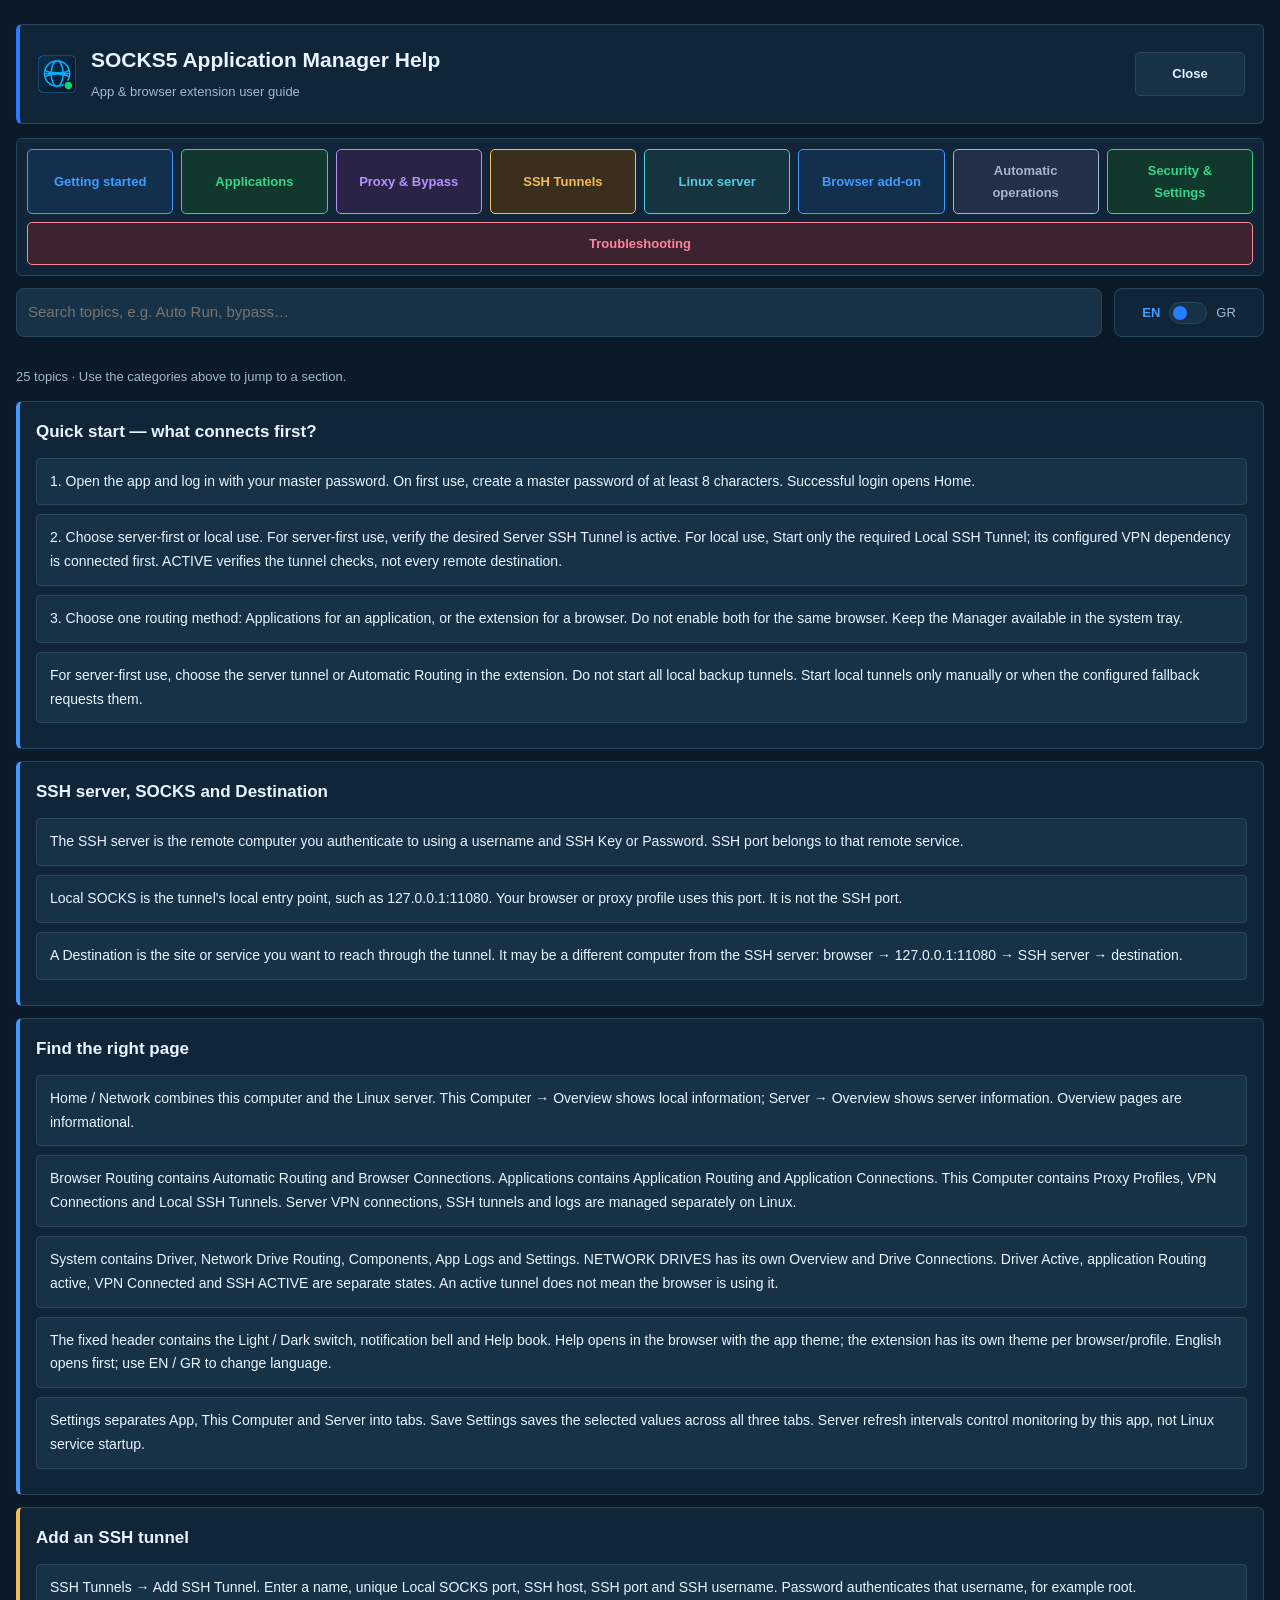
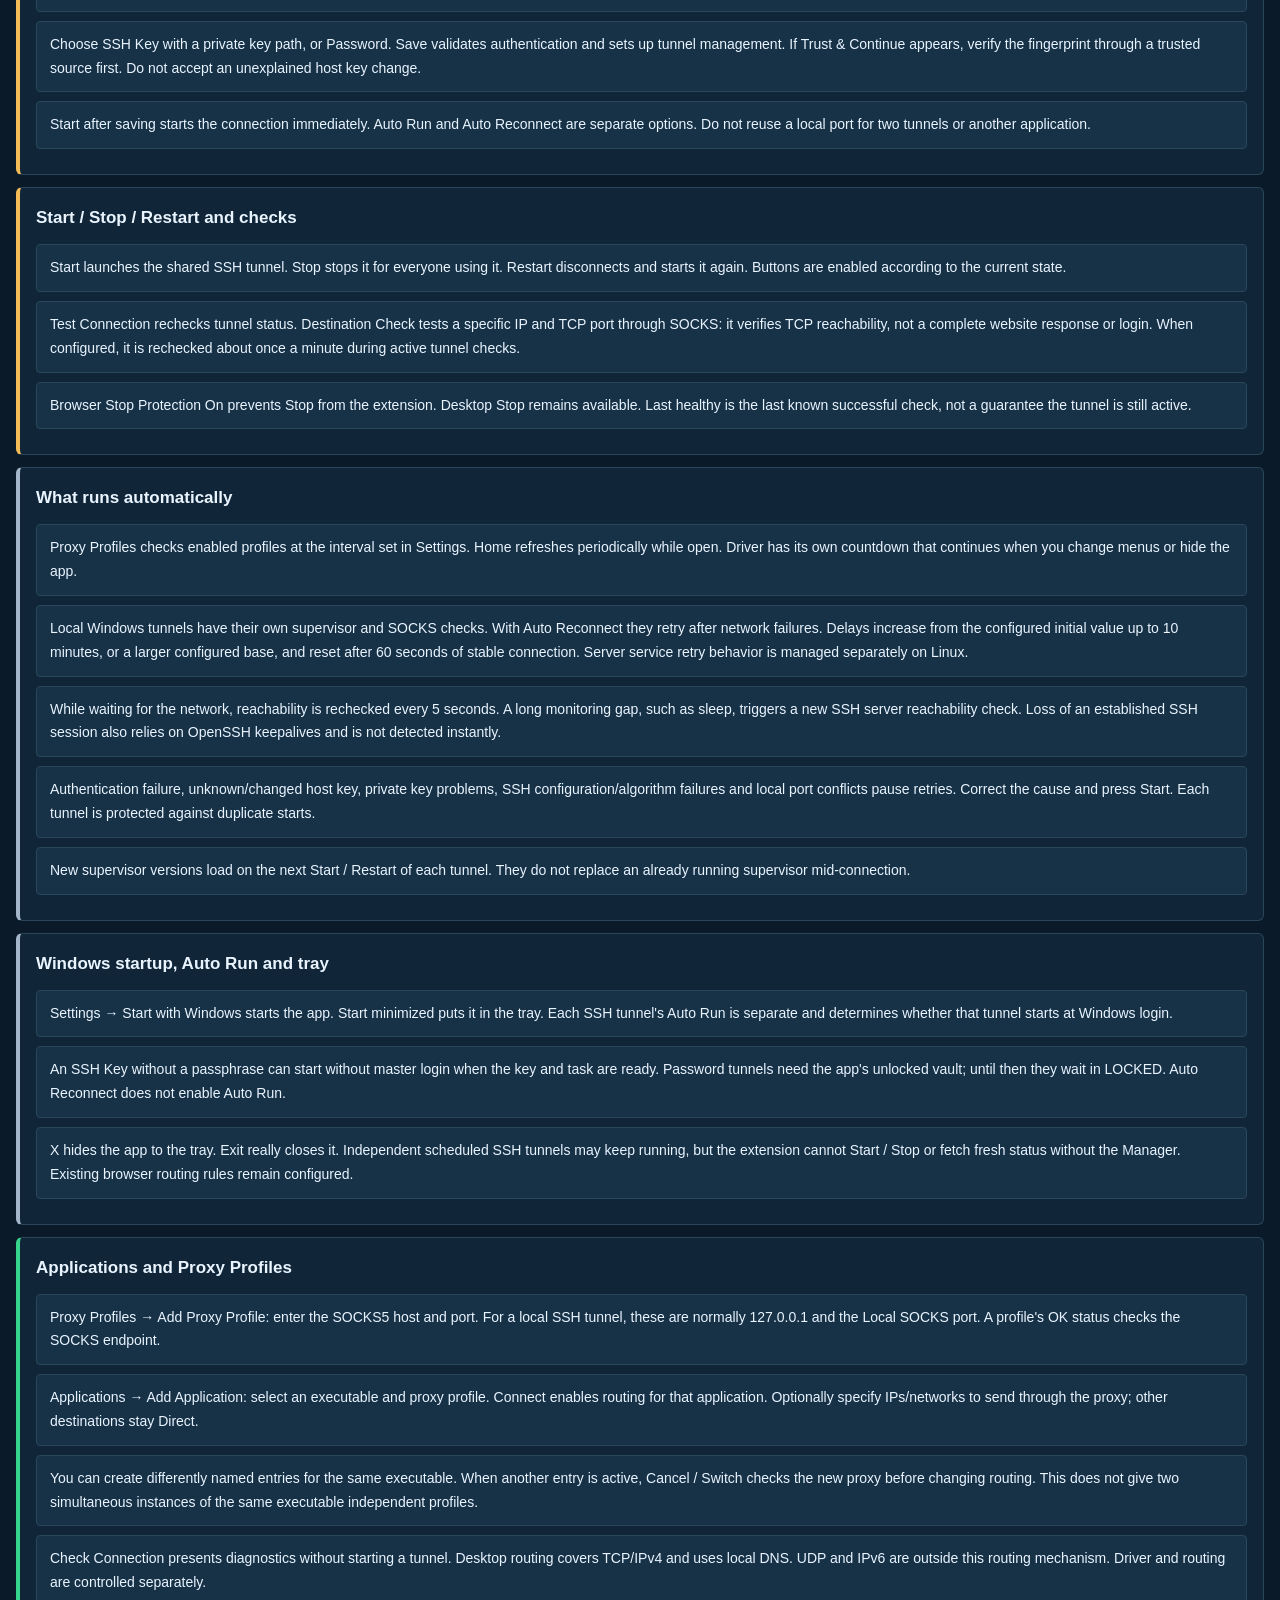
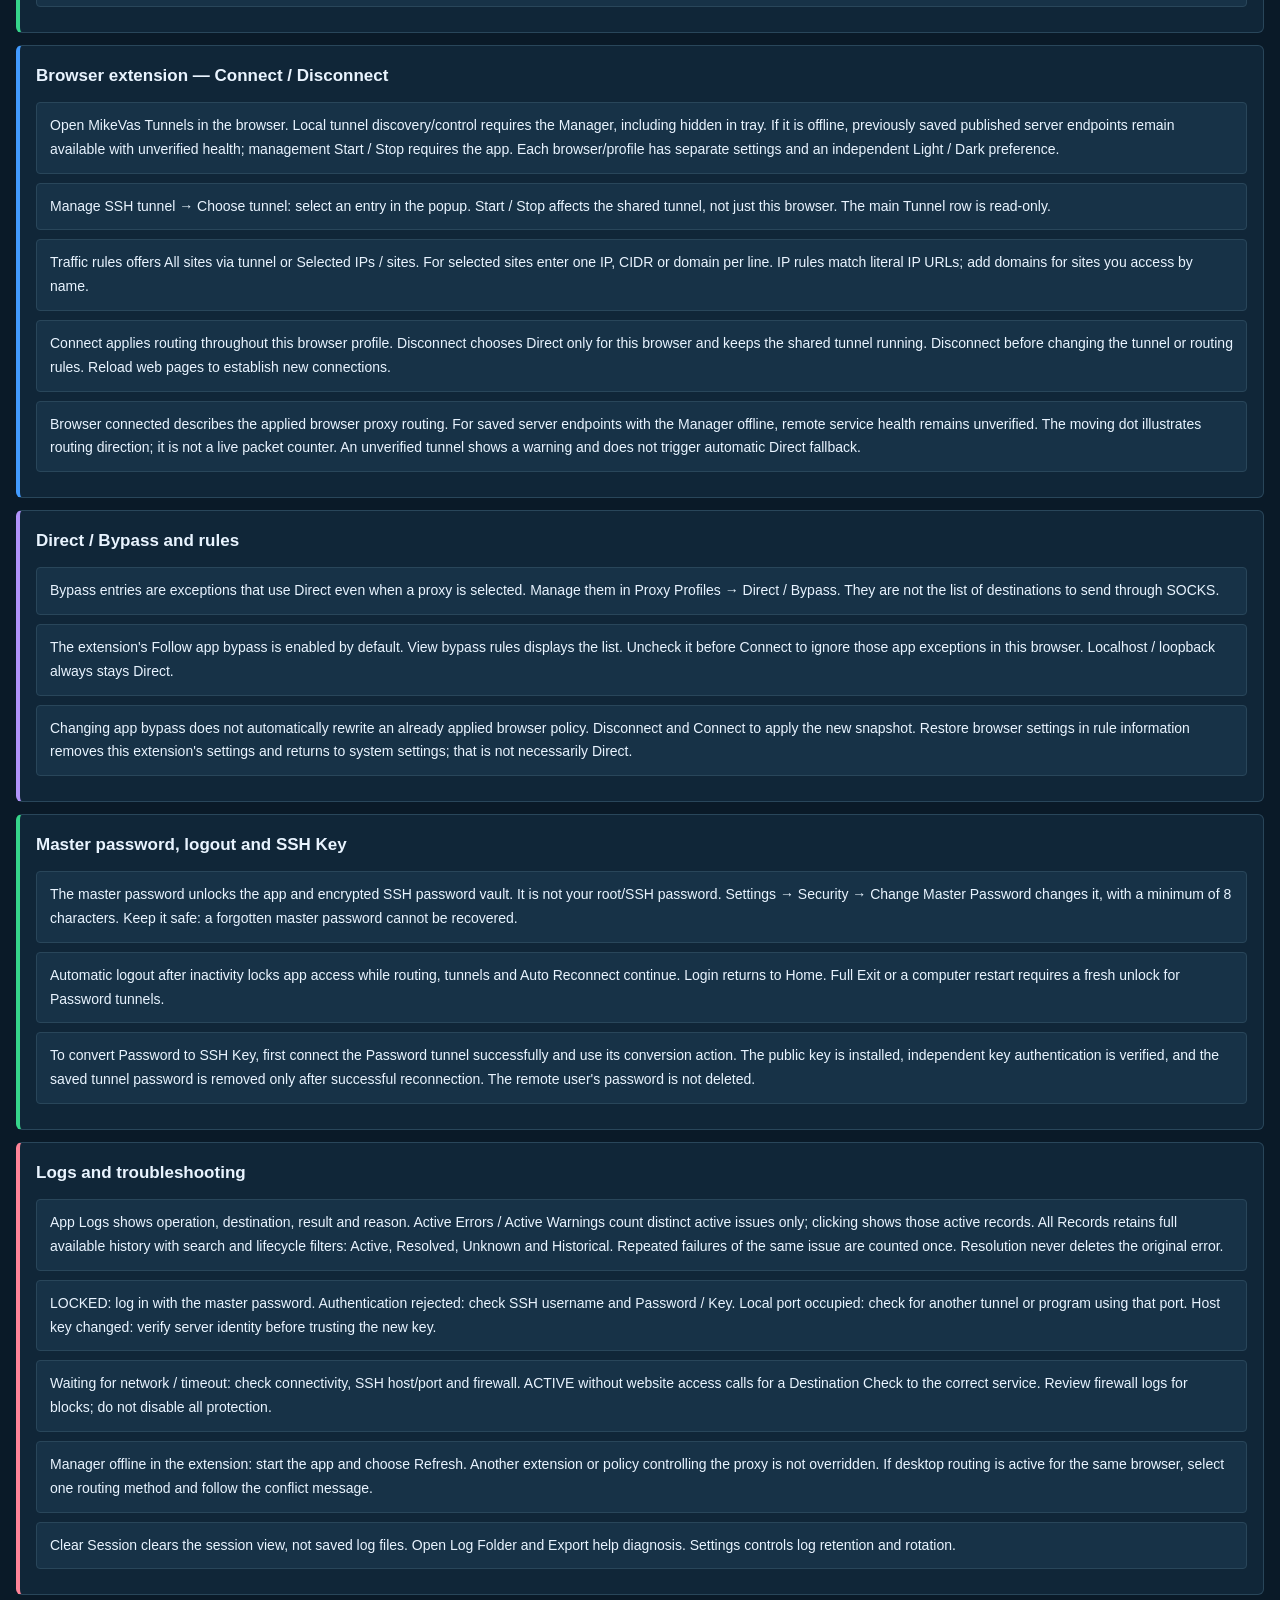
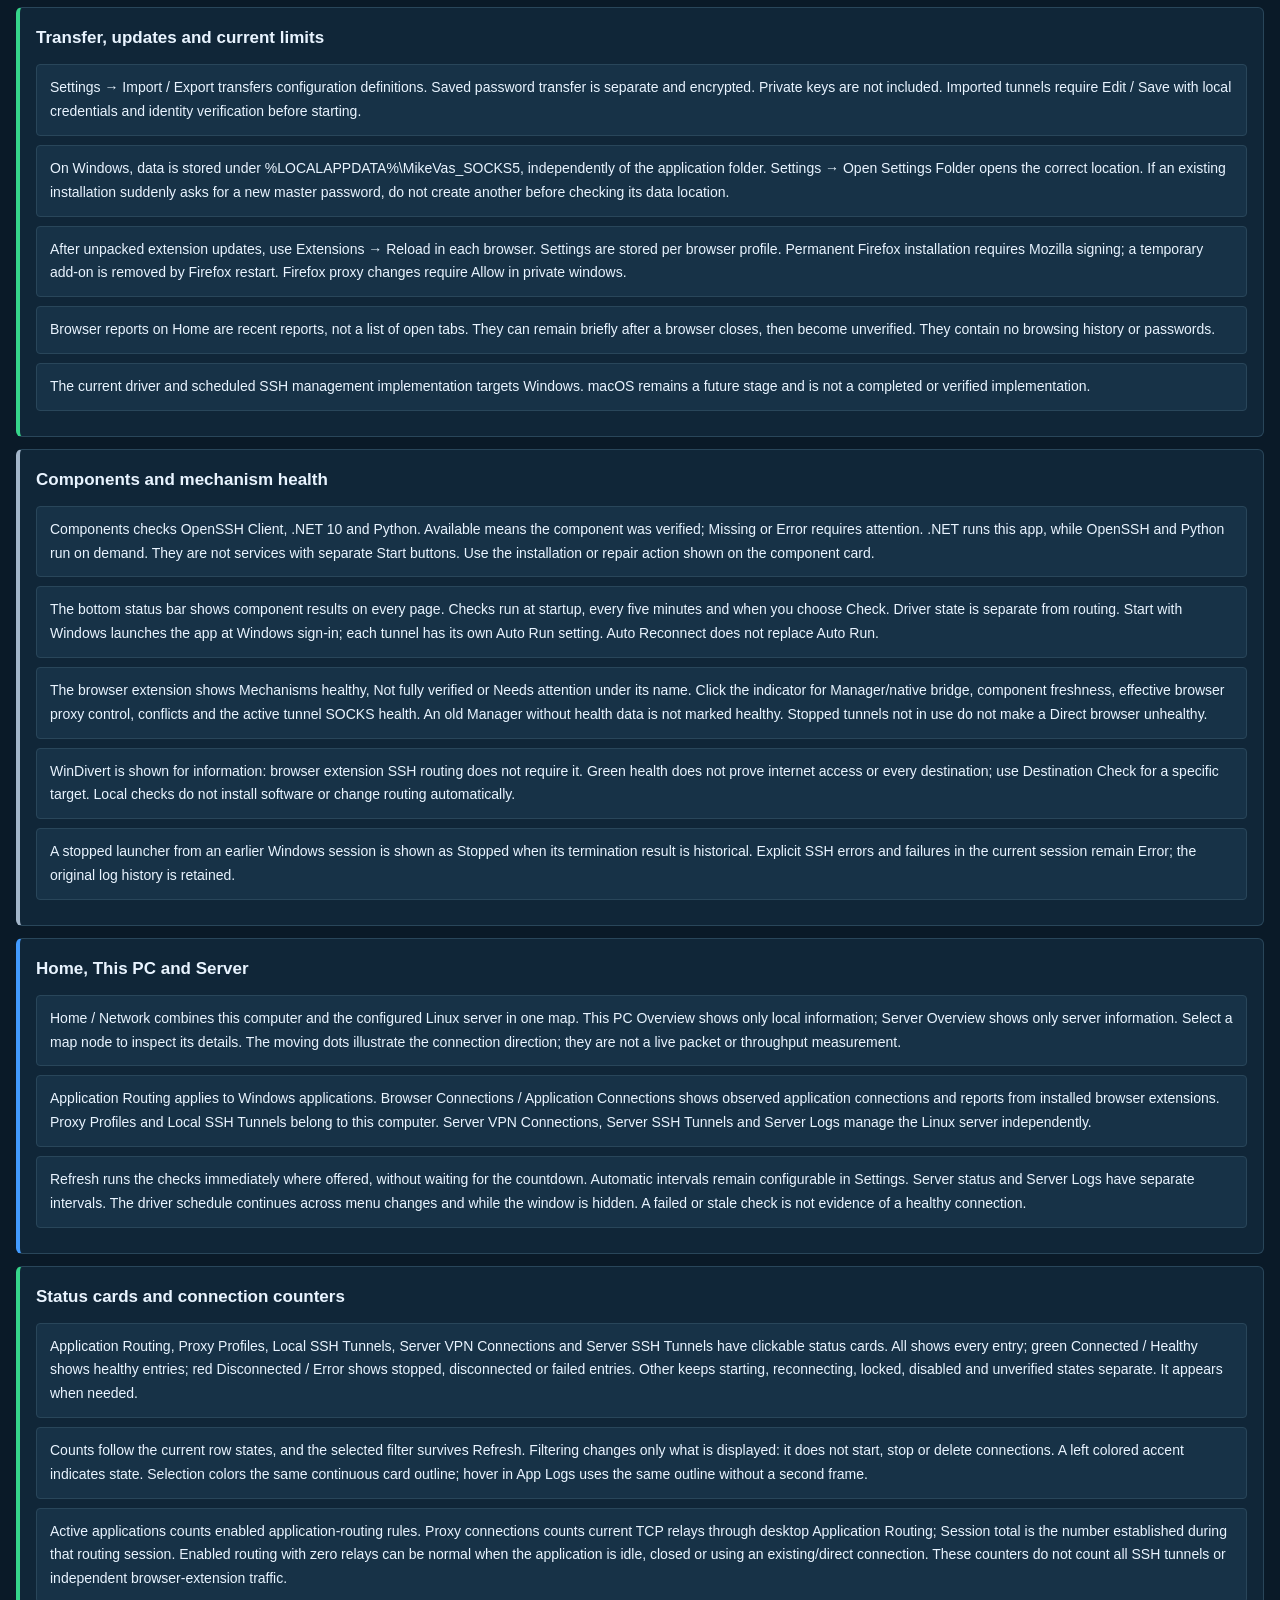
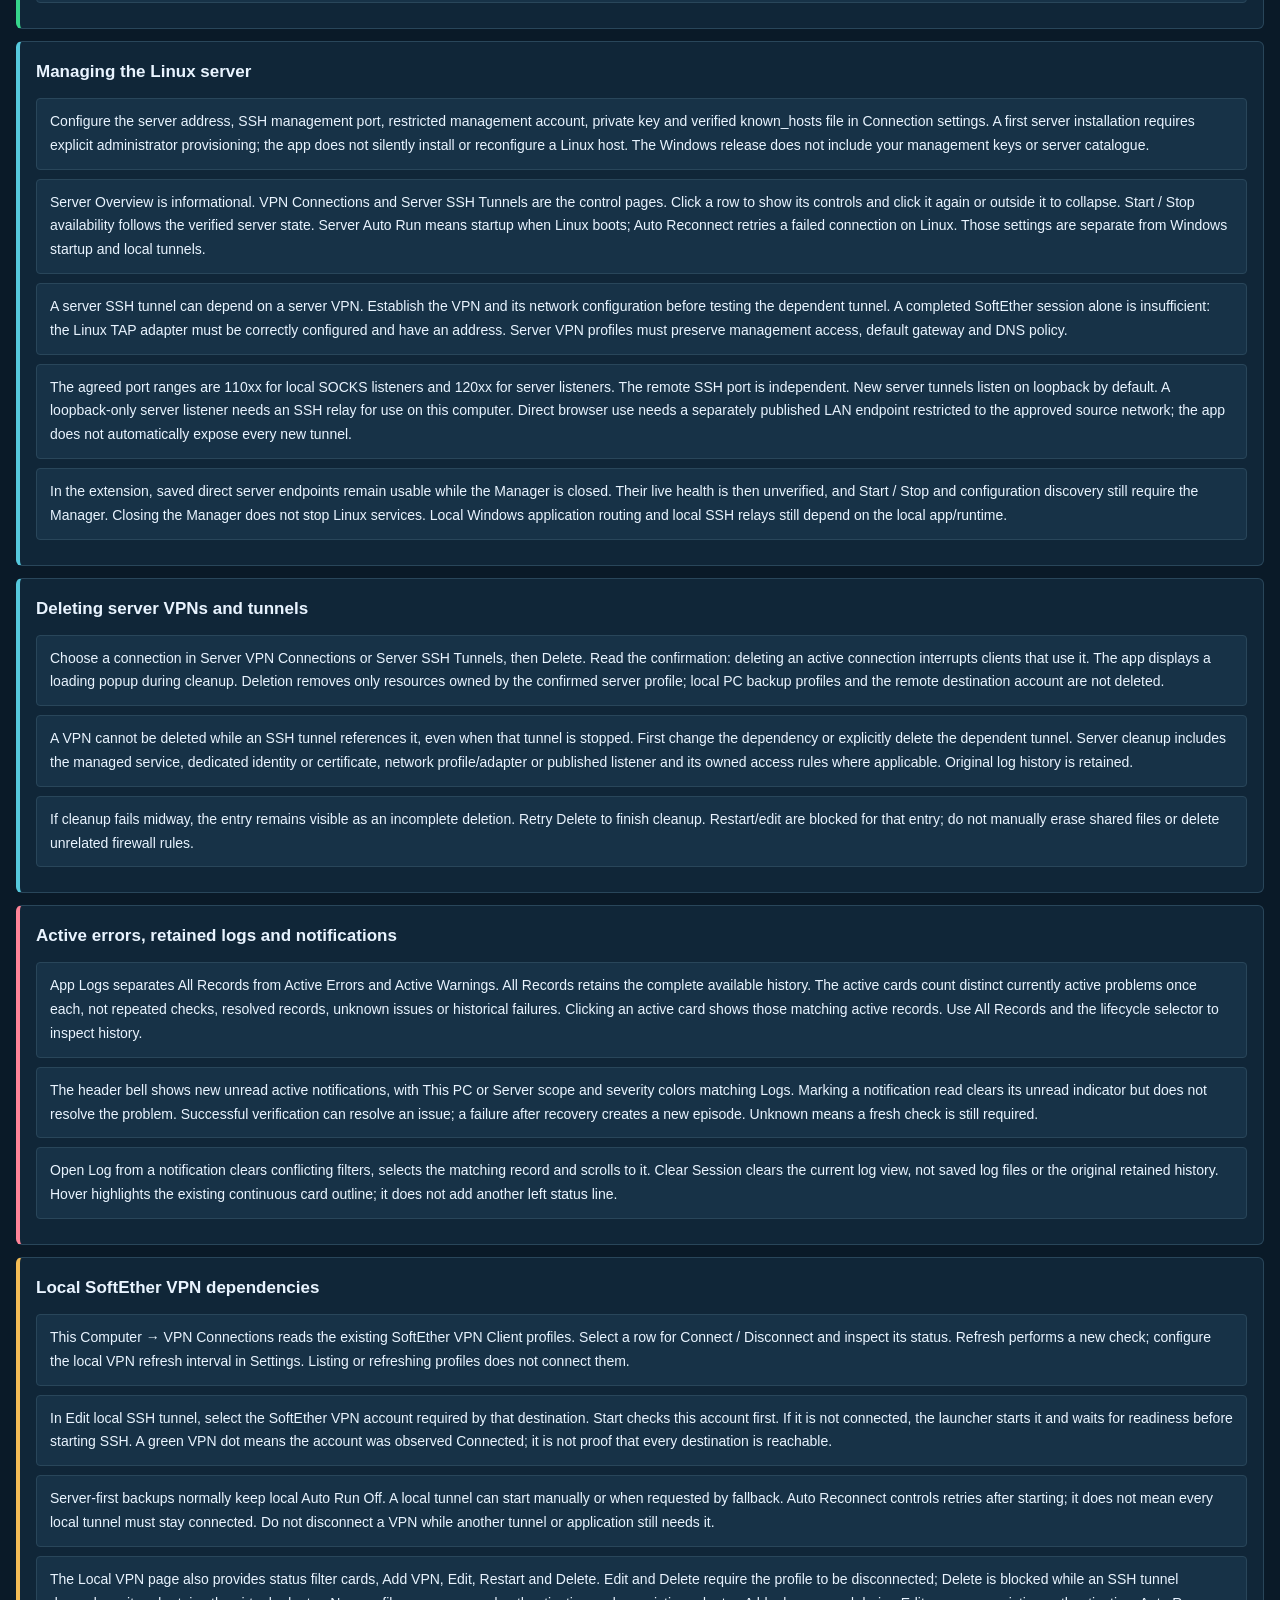
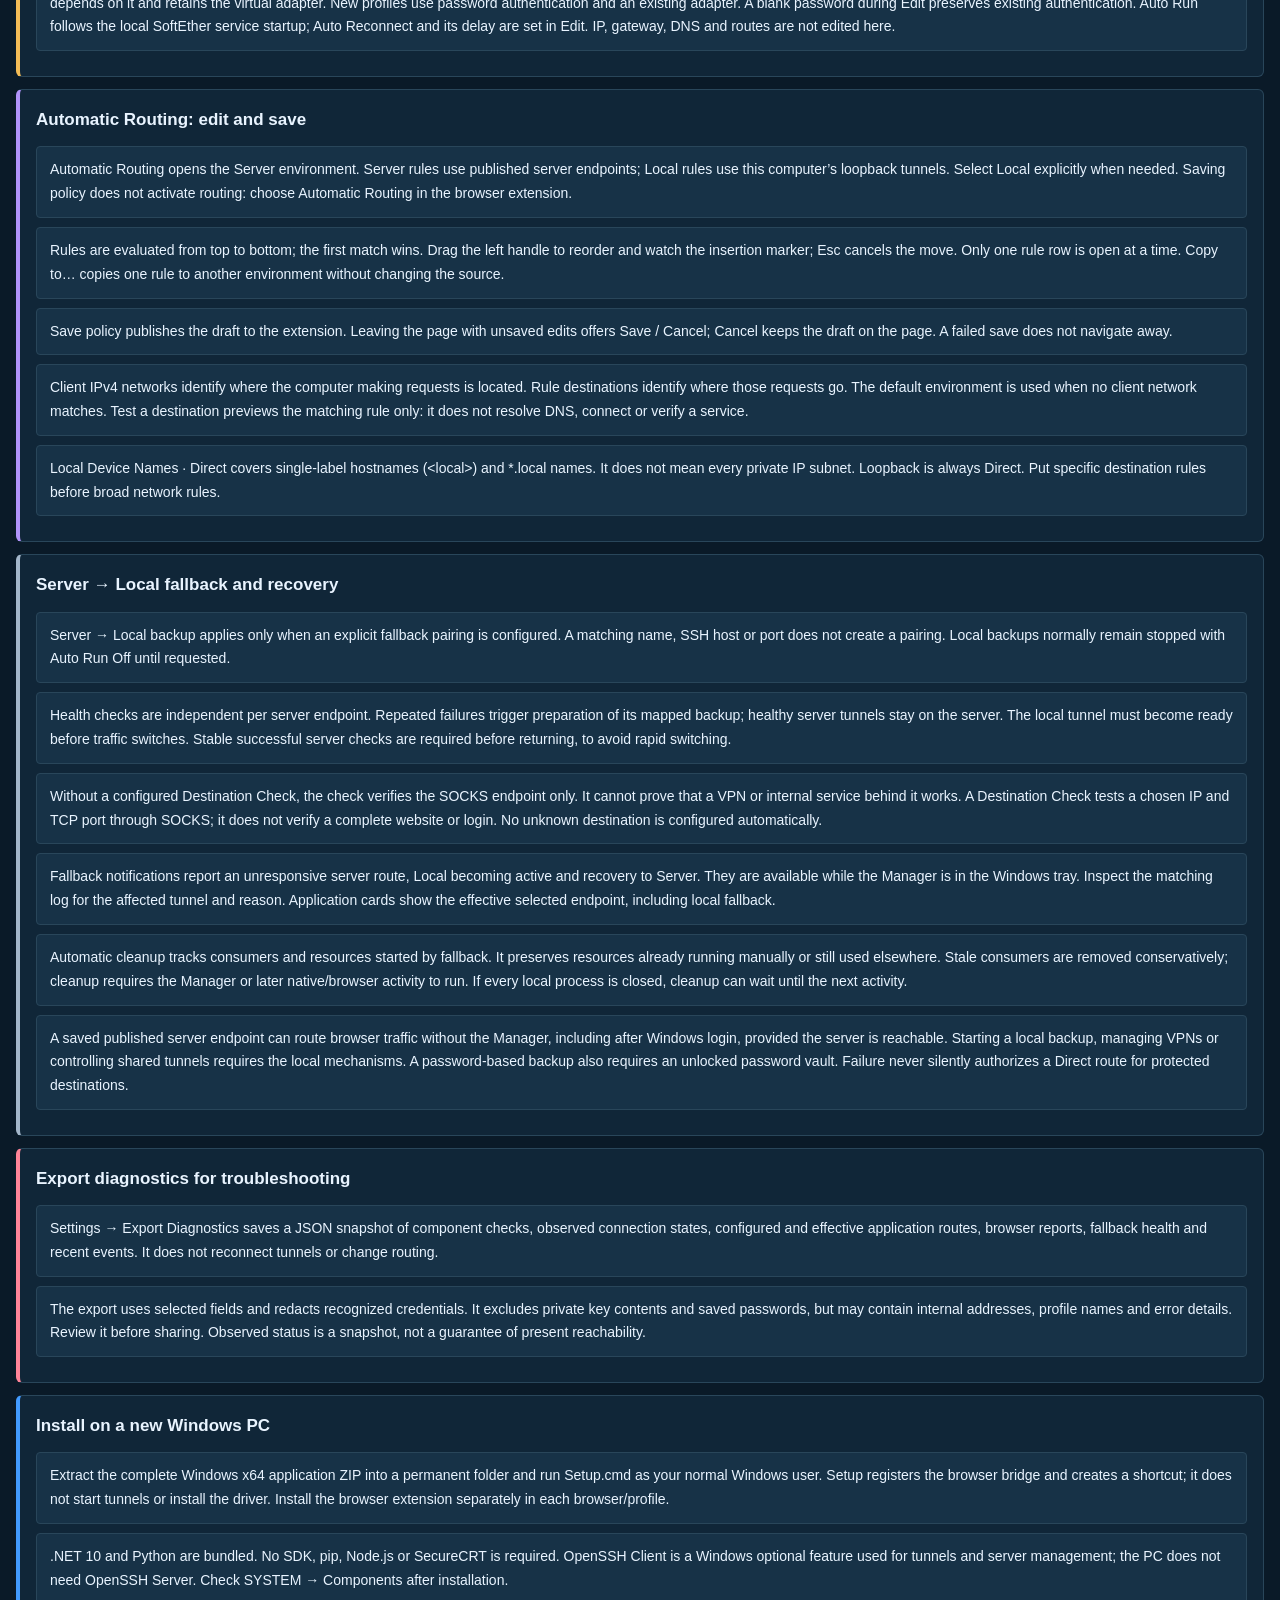
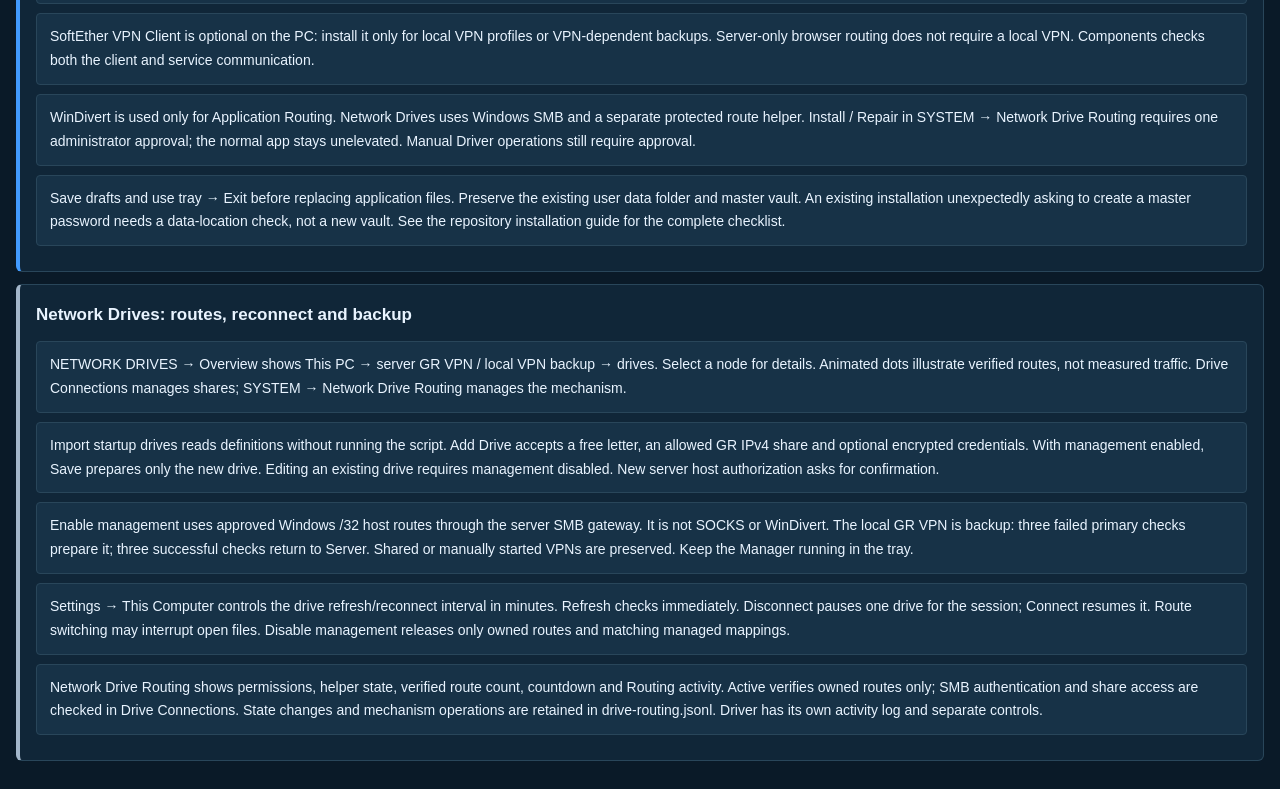
==== commit 6767372e: "Update bilingual Help for routing mechanisms and installation Document bundled and optional PC compo" ====
--- a/index.html
+++ b/index.html
@@ -1 +1 @@
-<!doctype html><html lang="en"><head><meta charset="utf-8"><meta name="viewport" content="width=device-width,initial-scale=1"><title>MikeVas Tunnels · Help</title><script src="help-theme.js"></script><link rel="stylesheet" href="help.css"></head><body><main><div id="guideTop"><header><img src="icon.png" width="38" height="38" alt=""><div><h1>SOCKS5 Application Manager Help</h1><p id="intro"></p></div><button id="closeGuide">Close</button></header><nav id="categories" aria-label="Help categories"></nav><div class="toolbar"><input id="search" type="search" aria-label="Search Help"><label class="language-switch"><span id="enLabel">EN</span><input id="language" type="checkbox" role="switch" aria-label="Greek language / Ελληνική γλώσσα"><span id="grLabel">GR</span></label></div></div><p id="results" role="status"></p><section data-language="el" hidden><article data-category="start" data-search="Γρήγορη εκκίνηση — τι συνδέω πρώτα; Quick start — what connects first? 1. Άνοιξε το app και κάνε login με το master password. Στην πρώτη χρήση δημιουργείς master password τουλάχιστον 8 χαρακτήρων. Μετά το login ανοίγει το Home. 2. Στο SSH Tunnels έλεγξε ότι το επιθυμητό tunnel είναι ACTIVE. Αν είναι STOPPED, πάτησε Start. Το ACTIVE σημαίνει ότι ελέγχθηκαν η εκτέλεση SSH και το τοπικό SOCKS listener — όχι ότι κάθε απομακρυσμένος προορισμός είναι διαθέσιμος. 3. Επίλεξε έναν τρόπο δρομολόγησης: Applications για μια εφαρμογή ή το πρόσθετο για τον browser. Μην ενεργοποιείς και τους δύο τρόπους για τον ίδιο browser. Η εφαρμογή παραμένει διαθέσιμη στο system tray. 1. Open the app and log in with your master password. On first use, create a master password of at least 8 characters. Successful login opens Home. 2. In SSH Tunnels, check that your tunnel is ACTIVE. If it is STOPPED, choose Start. ACTIVE verifies the SSH process and local SOCKS listener; it does not prove every remote destination is reachable. 3. Choose one routing method: Applications for an application, or the extension for a browser. Do not enable both for the same browser. Keep the Manager available in the system tray."><h2>Γρήγορη εκκίνηση — τι συνδέω πρώτα;</h2><p>1. Άνοιξε το app και κάνε login με το master password. Στην πρώτη χρήση δημιουργείς master password τουλάχιστον 8 χαρακτήρων. Μετά το login ανοίγει το Home.</p><p>2. Στο SSH Tunnels έλεγξε ότι το επιθυμητό tunnel είναι ACTIVE. Αν είναι STOPPED, πάτησε Start. Το ACTIVE σημαίνει ότι ελέγχθηκαν η εκτέλεση SSH και το τοπικό SOCKS listener — όχι ότι κάθε απομακρυσμένος προορισμός είναι διαθέσιμος.</p><p>3. Επίλεξε έναν τρόπο δρομολόγησης: Applications για μια εφαρμογή ή το πρόσθετο για τον browser. Μην ενεργοποιείς και τους δύο τρόπους για τον ίδιο browser. Η εφαρμογή παραμένει διαθέσιμη στο system tray.</p></article><article data-category="start" data-search="SSH server, SOCKS και Destination SSH server, SOCKS and Destination SSH server είναι ο απομακρυσμένος υπολογιστής στον οποίο συνδέεσαι με username και SSH Key ή Password. Το SSH port αφορά εκείνον τον server. Local SOCKS είναι η τοπική είσοδος του tunnel, π.χ. 127.0.0.1:11080. Αυτό το port χρησιμοποιεί ο browser ή το proxy profile. Δεν είναι το SSH port. Destination είναι το site ή η υπηρεσία που θέλεις να φτάσεις μέσα από το tunnel. Μπορεί να είναι άλλος υπολογιστής από τον SSH server. Παράδειγμα: browser → 127.0.0.1:11080 → SSH server → destination. The SSH server is the remote computer you authenticate to using a username and SSH Key or Password. SSH port belongs to that remote service. Local SOCKS is the tunnel&#x27;s local entry point, such as 127.0.0.1:11080. Your browser or proxy profile uses this port. It is not the SSH port. A Destination is the site or service you want to reach through the tunnel. It may be a different computer from the SSH server: browser → 127.0.0.1:11080 → SSH server → destination."><h2>SSH server, SOCKS και Destination</h2><p>SSH server είναι ο απομακρυσμένος υπολογιστής στον οποίο συνδέεσαι με username και SSH Key ή Password. Το SSH port αφορά εκείνον τον server.</p><p>Local SOCKS είναι η τοπική είσοδος του tunnel, π.χ. 127.0.0.1:11080. Αυτό το port χρησιμοποιεί ο browser ή το proxy profile. Δεν είναι το SSH port.</p><p>Destination είναι το site ή η υπηρεσία που θέλεις να φτάσεις μέσα από το tunnel. Μπορεί να είναι άλλος υπολογιστής από τον SSH server. Παράδειγμα: browser → 127.0.0.1:11080 → SSH server → destination.</p></article><article data-category="start" data-search="Οι σελίδες της εφαρμογής Application pages Το Home / Network συνδυάζει local και Linux server κατάσταση. Τα This PC Overview και Server Overview δείχνουν τις δικές τους πληροφορίες. Το Application Routing ελέγχει κανόνες εφαρμογών Windows, το Apps &amp; Browsers δείχνει αναφορές συνδέσεων και το Proxy Profiles διαχειρίζεται SOCKS5 profiles και Direct / Bypass. Το Local SSH Tunnels διαχειρίζεται SSH συνδέσεις Windows. Η ενότητα Server διαχειρίζεται ξεχωριστά VPN, SSH tunnels και server logs. Το Driver ελέγχει WinDivert και το Components τα τοπικά runtimes. Τα App Logs κρατούν διαγνωστικά και το Settings περιλαμβάνει refresh, startup, ειδοποιήσεις, ασφάλεια και μεταφορά. Driver Running, Routing active και SSH ACTIVE είναι διαφορετικές καταστάσεις. Ο driver μπορεί να τρέχει χωρίς ενεργή δρομολόγηση. Ένα tunnel μπορεί να είναι ACTIVE χωρίς ο browser να το χρησιμοποιεί. Η αλλαγή Light / Dark γίνεται από το εικονίδιο ήλιου/φεγγαριού δίπλα στο εικονίδιο βιβλίου Help της σταθερής κεφαλίδας και αποθηκεύεται αμέσως. Home / Network combines local and Linux server status. This PC Overview and Server Overview contain their own information. Application Routing controls Windows application rules; Apps &amp; Browsers shows observed application/browser reports. Proxy Profiles manages SOCKS5 profiles and Direct / Bypass. Local SSH Tunnels manages Windows SSH connections. The Server section separately manages VPN connections, SSH tunnels and server logs. Driver checks WinDivert; Components checks local runtimes. App Logs retains diagnostics, and Settings holds refresh, startup, notifications, security and transfer preferences. Driver Running, Routing active and SSH ACTIVE are separate states. The driver can run without application routing. A tunnel can be ACTIVE while your browser is still Direct. Switch Light / Dark using the sun/moon icon beside the Help book icon in the fixed header. The preference is saved immediately."><h2>Οι σελίδες της εφαρμογής</h2><p>Το Home / Network συνδυάζει local και Linux server κατάσταση. Τα This PC Overview και Server Overview δείχνουν τις δικές τους πληροφορίες. Το Application Routing ελέγχει κανόνες εφαρμογών Windows, το Apps &amp; Browsers δείχνει αναφορές συνδέσεων και το Proxy Profiles διαχειρίζεται SOCKS5 profiles και Direct / Bypass.</p><p>Το Local SSH Tunnels διαχειρίζεται SSH συνδέσεις Windows. Η ενότητα Server διαχειρίζεται ξεχωριστά VPN, SSH tunnels και server logs. Το Driver ελέγχει WinDivert και το Components τα τοπικά runtimes. Τα App Logs κρατούν διαγνωστικά και το Settings περιλαμβάνει refresh, startup, ειδοποιήσεις, ασφάλεια και μεταφορά.</p><p>Driver Running, Routing active και SSH ACTIVE είναι διαφορετικές καταστάσεις. Ο driver μπορεί να τρέχει χωρίς ενεργή δρομολόγηση. Ένα tunnel μπορεί να είναι ACTIVE χωρίς ο browser να το χρησιμοποιεί.</p><p>Η αλλαγή Light / Dark γίνεται από το εικονίδιο ήλιου/φεγγαριού δίπλα στο εικονίδιο βιβλίου Help της σταθερής κεφαλίδας και αποθηκεύεται αμέσως.</p></article><article data-category="ssh" data-search="Προσθήκη SSH tunnel Add an SSH tunnel SSH Tunnels → Add SSH Tunnel. Συμπλήρωσε όνομα, μοναδικό Local SOCKS port, SSH host, SSH port και SSH username. Το Password αφορά αυτόν τον χρήστη, π.χ. root. Επίλεξε SSH Key με διαδρομή ιδιωτικού κλειδιού ή Password. Το Save ελέγχει authentication και δημιουργεί τη διαχείριση του tunnel. Αν ζητηθεί Trust &amp; Continue, επαλήθευσε πρώτα το fingerprint από έμπιστη πηγή. Μην αποδέχεσαι ανεξήγητη αλλαγή host key. Το Start after saving ξεκινά τη σύνδεση αμέσως. Το Auto Run και το Auto Reconnect είναι ξεχωριστές επιλογές. Μην χρησιμοποιείς το ίδιο τοπικό port σε δύο tunnels ή άλλες εφαρμογές. SSH Tunnels → Add SSH Tunnel. Enter a name, unique Local SOCKS port, SSH host, SSH port and SSH username. Password authenticates that username, for example root. Choose SSH Key with a private key path, or Password. Save validates authentication and sets up tunnel management. If Trust &amp; Continue appears, verify the fingerprint through a trusted source first. Do not accept an unexplained host key change. Start after saving starts the connection immediately. Auto Run and Auto Reconnect are separate options. Do not reuse a local port for two tunnels or another application."><h2>Προσθήκη SSH tunnel</h2><p>SSH Tunnels → Add SSH Tunnel. Συμπλήρωσε όνομα, μοναδικό Local SOCKS port, SSH host, SSH port και SSH username. Το Password αφορά αυτόν τον χρήστη, π.χ. root.</p><p>Επίλεξε SSH Key με διαδρομή ιδιωτικού κλειδιού ή Password. Το Save ελέγχει authentication και δημιουργεί τη διαχείριση του tunnel. Αν ζητηθεί Trust &amp; Continue, επαλήθευσε πρώτα το fingerprint από έμπιστη πηγή. Μην αποδέχεσαι ανεξήγητη αλλαγή host key.</p><p>Το Start after saving ξεκινά τη σύνδεση αμέσως. Το Auto Run και το Auto Reconnect είναι ξεχωριστές επιλογές. Μην χρησιμοποιείς το ίδιο τοπικό port σε δύο tunnels ή άλλες εφαρμογές.</p></article><article data-category="ssh" data-search="Start / Stop / Restart και έλεγχοι Start / Stop / Restart and checks Start ξεκινά το κοινό SSH tunnel. Stop το σταματά για όλους όσοι το χρησιμοποιούν. Restart διακόπτει και ξαναξεκινά το tunnel. Τα κουμπιά ενεργοποιούνται ανάλογα με την κατάστασή του. Test Connection επανελέγχει την κατάσταση του tunnel. Destination Check αφορά συγκεκριμένη IP και TCP port μέσα από το SOCKS: επαληθεύει TCP πρόσβαση, όχι πλήρη λειτουργία ιστοσελίδας ή login. Όταν έχει οριστεί, επανελέγχεται περίπου κάθε λεπτό κατά τους ελέγχους του ενεργού tunnel. Browser Stop Protection On απαγορεύει Stop από το πρόσθετο. Το Stop μέσα στο app παραμένει διαθέσιμο. Last healthy είναι ο χρόνος της τελευταίας γνωστής επιτυχίας, όχι εγγύηση ότι η σύνδεση είναι ακόμη ενεργή. Start launches the shared SSH tunnel. Stop stops it for everyone using it. Restart disconnects and starts it again. Buttons are enabled according to the current state. Test Connection rechecks tunnel status. Destination Check tests a specific IP and TCP port through SOCKS: it verifies TCP reachability, not a complete website response or login. When configured, it is rechecked about once a minute during active tunnel checks. Browser Stop Protection On prevents Stop from the extension. Desktop Stop remains available. Last healthy is the last known successful check, not a guarantee the tunnel is still active."><h2>Start / Stop / Restart και έλεγχοι</h2><p>Start ξεκινά το κοινό SSH tunnel. Stop το σταματά για όλους όσοι το χρησιμοποιούν. Restart διακόπτει και ξαναξεκινά το tunnel. Τα κουμπιά ενεργοποιούνται ανάλογα με την κατάστασή του.</p><p>Test Connection επανελέγχει την κατάσταση του tunnel. Destination Check αφορά συγκεκριμένη IP και TCP port μέσα από το SOCKS: επαληθεύει TCP πρόσβαση, όχι πλήρη λειτουργία ιστοσελίδας ή login. Όταν έχει οριστεί, επανελέγχεται περίπου κάθε λεπτό κατά τους ελέγχους του ενεργού tunnel.</p><p>Browser Stop Protection On απαγορεύει Stop από το πρόσθετο. Το Stop μέσα στο app παραμένει διαθέσιμο. Last healthy είναι ο χρόνος της τελευταίας γνωστής επιτυχίας, όχι εγγύηση ότι η σύνδεση είναι ακόμη ενεργή.</p></article><article data-category="automatic" data-search="Τι κάνει αυτόματα What runs automatically Proxy Profiles: έλεγχος των ενεργοποιημένων profiles στο διάστημα του Settings. Home: περιοδική ενημέρωση όταν είναι ανοιχτό. Driver: ανεξάρτητη αντίστροφη μέτρηση που συνεχίζεται όταν αλλάζεις μενού ή κρύβεις το app. Τα local tunnels Windows έχουν δικό τους supervisor και ελέγχους SOCKS. Με Auto Reconnect επαναλαμβάνουν τη σύνδεση μετά από αποτυχίες δικτύου. Η καθυστέρηση αυξάνεται από την αρχική ρύθμιση έως 10 λεπτά ή μεγαλύτερη ρυθμισμένη βάση και μηδενίζεται μετά από 60 δευτερόλεπτα σταθερής σύνδεσης. Τα server retries διαχειρίζονται ξεχωριστά στον Linux. Κατά την αναμονή δικτύου γίνεται επανέλεγχος ανά 5 δευτερόλεπτα. Μεγάλο κενό επιτήρησης, όπως sleep, προκαλεί νέο έλεγχο πρόσβασης στον SSH server. Η ανίχνευση απώλειας μιας ήδη ενεργής SSH σύνδεσης χρησιμοποιεί και τα OpenSSH keepalives και δεν είναι στιγμιαία. Λάθος authentication, άγνωστο/αλλαγμένο host key, πρόβλημα ιδιωτικού key, SSH configuration/algorithm ή κατειλημμένο local port σταματούν τις επαναλήψεις. Διόρθωσε την αιτία και πάτησε Start. Κάθε tunnel έχει προστασία από διπλές εκκινήσεις. Οι νέες εκδόσεις του supervisor φορτώνονται στο επόμενο Start / Restart του tunnel. Δεν αντικαθιστούν την εκτέλεση ενός ήδη ενεργού tunnel στη μέση της σύνδεσης. Proxy Profiles checks enabled profiles at the interval set in Settings. Home refreshes periodically while open. Driver has its own countdown that continues when you change menus or hide the app. Local Windows tunnels have their own supervisor and SOCKS checks. With Auto Reconnect they retry after network failures. Delays increase from the configured initial value up to 10 minutes, or a larger configured base, and reset after 60 seconds of stable connection. Server service retry behavior is managed separately on Linux. While waiting for the network, reachability is rechecked every 5 seconds. A long monitoring gap, such as sleep, triggers a new SSH server reachability check. Loss of an established SSH session also relies on OpenSSH keepalives and is not detected instantly. Authentication failure, unknown/changed host key, private key problems, SSH configuration/algorithm failures and local port conflicts pause retries. Correct the cause and press Start. Each tunnel is protected against duplicate starts. New supervisor versions load on the next Start / Restart of each tunnel. They do not replace an already running supervisor mid-connection."><h2>Τι κάνει αυτόματα</h2><p>Proxy Profiles: έλεγχος των ενεργοποιημένων profiles στο διάστημα του Settings. Home: περιοδική ενημέρωση όταν είναι ανοιχτό. Driver: ανεξάρτητη αντίστροφη μέτρηση που συνεχίζεται όταν αλλάζεις μενού ή κρύβεις το app.</p><p>Τα local tunnels Windows έχουν δικό τους supervisor και ελέγχους SOCKS. Με Auto Reconnect επαναλαμβάνουν τη σύνδεση μετά από αποτυχίες δικτύου. Η καθυστέρηση αυξάνεται από την αρχική ρύθμιση έως 10 λεπτά ή μεγαλύτερη ρυθμισμένη βάση και μηδενίζεται μετά από 60 δευτερόλεπτα σταθερής σύνδεσης. Τα server retries διαχειρίζονται ξεχωριστά στον Linux.</p><p>Κατά την αναμονή δικτύου γίνεται επανέλεγχος ανά 5 δευτερόλεπτα. Μεγάλο κενό επιτήρησης, όπως sleep, προκαλεί νέο έλεγχο πρόσβασης στον SSH server. Η ανίχνευση απώλειας μιας ήδη ενεργής SSH σύνδεσης χρησιμοποιεί και τα OpenSSH keepalives και δεν είναι στιγμιαία.</p><p>Λάθος authentication, άγνωστο/αλλαγμένο host key, πρόβλημα ιδιωτικού key, SSH configuration/algorithm ή κατειλημμένο local port σταματούν τις επαναλήψεις. Διόρθωσε την αιτία και πάτησε Start. Κάθε tunnel έχει προστασία από διπλές εκκινήσεις.</p><p>Οι νέες εκδόσεις του supervisor φορτώνονται στο επόμενο Start / Restart του tunnel. Δεν αντικαθιστούν την εκτέλεση ενός ήδη ενεργού tunnel στη μέση της σύνδεσης.</p></article><article data-category="automatic" data-search="Windows startup, Auto Run και tray Windows startup, Auto Run and tray Settings → Start with Windows ξεκινά το app. Start minimized το εμφανίζει στο tray. Το Auto Run κάθε SSH tunnel είναι ξεχωριστό: καθορίζει αν το tunnel ξεκινά με το login στα Windows. SSH Key χωρίς passphrase μπορεί να ξεκινά χωρίς master login, όταν το key και το task είναι έτοιμα. Password tunnel χρειάζεται ξεκλείδωτο vault από το app· πριν από αυτό περιμένει σε LOCKED. Το Auto Reconnect δεν ενεργοποιεί από μόνο του το Auto Run. Το Χ κρύβει το app στο tray. Exit το κλείνει πραγματικά. Τα ανεξάρτητα scheduled SSH tunnels μπορούν να συνεχίζουν, αλλά το πρόσθετο δεν μπορεί να κάνει Start / Stop ή να πάρει νέα στοιχεία χωρίς το Manager. Οι ήδη εφαρμοσμένοι κανόνες browser παραμένουν. Settings → Start with Windows starts the app. Start minimized puts it in the tray. Each SSH tunnel&#x27;s Auto Run is separate and determines whether that tunnel starts at Windows login. An SSH Key without a passphrase can start without master login when the key and task are ready. Password tunnels need the app&#x27;s unlocked vault; until then they wait in LOCKED. Auto Reconnect does not enable Auto Run. X hides the app to the tray. Exit really closes it. Independent scheduled SSH tunnels may keep running, but the extension cannot Start / Stop or fetch fresh status without the Manager. Existing browser routing rules remain configured."><h2>Windows startup, Auto Run και tray</h2><p>Settings → Start with Windows ξεκινά το app. Start minimized το εμφανίζει στο tray. Το Auto Run κάθε SSH tunnel είναι ξεχωριστό: καθορίζει αν το tunnel ξεκινά με το login στα Windows.</p><p>SSH Key χωρίς passphrase μπορεί να ξεκινά χωρίς master login, όταν το key και το task είναι έτοιμα. Password tunnel χρειάζεται ξεκλείδωτο vault από το app· πριν από αυτό περιμένει σε LOCKED. Το Auto Reconnect δεν ενεργοποιεί από μόνο του το Auto Run.</p><p>Το Χ κρύβει το app στο tray. Exit το κλείνει πραγματικά. Τα ανεξάρτητα scheduled SSH tunnels μπορούν να συνεχίζουν, αλλά το πρόσθετο δεν μπορεί να κάνει Start / Stop ή να πάρει νέα στοιχεία χωρίς το Manager. Οι ήδη εφαρμοσμένοι κανόνες browser παραμένουν.</p></article><article data-category="applications" data-search="Applications και Proxy Profiles Applications and Proxy Profiles Proxy Profiles → Add Proxy Profile: δώσε το SOCKS5 host και port. Για τοπικό SSH tunnel είναι συνήθως 127.0.0.1 και το Local SOCKS port. Το OK ενός profile αφορά τον έλεγχο του SOCKS endpoint. Applications → Add Application: επίλεξε executable και proxy profile. Connect ενεργοποιεί δρομολόγηση για τη συγκεκριμένη εφαρμογή. Προαιρετικά όρισε IP / networks που θα πάνε μέσω proxy· οι υπόλοιποι προορισμοί μένουν Direct. Για το ίδιο executable μπορείς να έχεις διαφορετικές ονομασμένες εγγραφές. Όταν άλλη εγγραφή είναι ήδη ενεργή, το popup Cancel / Switch ελέγχει πρώτα το νέο proxy και μετά αλλάζει τη δρομολόγηση. Δεν ξεχωρίζει δύο ταυτόχρονες εκτελέσεις του ίδιου executable ως ανεξάρτητα profiles. Check Connection παρουσιάζει διαγνωστικά χωρίς να ξεκινά tunnel. Η δρομολόγηση του desktop καλύπτει TCP/IPv4 και χρησιμοποιεί το τοπικό DNS. UDP και IPv6 δεν δρομολογούνται από αυτόν τον μηχανισμό. Το Driver και το routing ελέγχονται ξεχωριστά. Proxy Profiles → Add Proxy Profile: enter the SOCKS5 host and port. For a local SSH tunnel, these are normally 127.0.0.1 and the Local SOCKS port. A profile&#x27;s OK status checks the SOCKS endpoint. Applications → Add Application: select an executable and proxy profile. Connect enables routing for that application. Optionally specify IPs/networks to send through the proxy; other destinations stay Direct. You can create differently named entries for the same executable. When another entry is active, Cancel / Switch checks the new proxy before changing routing. This does not give two simultaneous instances of the same executable independent profiles. Check Connection presents diagnostics without starting a tunnel. Desktop routing covers TCP/IPv4 and uses local DNS. UDP and IPv6 are outside this routing mechanism. Driver and routing are controlled separately."><h2>Applications και Proxy Profiles</h2><p>Proxy Profiles → Add Proxy Profile: δώσε το SOCKS5 host και port. Για τοπικό SSH tunnel είναι συνήθως 127.0.0.1 και το Local SOCKS port. Το OK ενός profile αφορά τον έλεγχο του SOCKS endpoint.</p><p>Applications → Add Application: επίλεξε executable και proxy profile. Connect ενεργοποιεί δρομολόγηση για τη συγκεκριμένη εφαρμογή. Προαιρετικά όρισε IP / networks που θα πάνε μέσω proxy· οι υπόλοιποι προορισμοί μένουν Direct.</p><p>Για το ίδιο executable μπορείς να έχεις διαφορετικές ονομασμένες εγγραφές. Όταν άλλη εγγραφή είναι ήδη ενεργή, το popup Cancel / Switch ελέγχει πρώτα το νέο proxy και μετά αλλάζει τη δρομολόγηση. Δεν ξεχωρίζει δύο ταυτόχρονες εκτελέσεις του ίδιου executable ως ανεξάρτητα profiles.</p><p>Check Connection παρουσιάζει διαγνωστικά χωρίς να ξεκινά tunnel. Η δρομολόγηση του desktop καλύπτει TCP/IPv4 και χρησιμοποιεί το τοπικό DNS. UDP και IPv6 δεν δρομολογούνται από αυτόν τον μηχανισμό. Το Driver και το routing ελέγχονται ξεχωριστά.</p></article><article data-category="browser" data-search="Πρόσθετο browser — Connect / Disconnect Browser extension — Connect / Disconnect Άνοιξε το MikeVas Tunnels στον browser. Η ανάγνωση και διαχείριση local tunnels χρειάζεται Manager, ακόμη και κρυμμένο στο tray. Αν είναι offline, αποθηκευμένα δημοσιευμένα server endpoints παραμένουν διαθέσιμα με μη επαληθευμένη υγεία· Start / Stop απαιτούν το app. Κάθε browser/profile έχει δικές του ρυθμίσεις και ανεξάρτητο Light / Dark. Manage SSH tunnel → Choose tunnel: επίλεξε από το popup. Τα Start / Stop αφορούν το κοινό tunnel, όχι μόνο τον browser. Η γραμμή Tunnel στην κύρια οθόνη είναι μόνο ένδειξη. Traffic rules: All sites via tunnel ή Selected IPs / sites. Στη δεύτερη επιλογή βάλε μία IP, CIDR ή domain ανά γραμμή. Οι IP κανόνες ταιριάζουν σε URL με κυριολεκτική IP· πρόσθεσε domain για site που ανοίγεις με όνομα. Connect εφαρμόζει τη ρύθμιση σε όλο το συγκεκριμένο browser profile. Disconnect επιλέγει Direct μόνο για αυτόν τον browser, χωρίς να σταματά το κοινό tunnel. Όσο είναι συνδεδεμένος ο browser, αποσυνδέσου πρώτα για αλλαγή tunnel ή κανόνων. Κάνε Reload στη σελίδα για νέες συνδέσεις. Browser connected σημαίνει επιβεβαιωμένη ρύθμιση του πρόσθετου και ενεργό tunnel. Η κινούμενη τελεία δείχνει κατεύθυνση δρομολόγησης, όχι πραγματική καταμέτρηση πακέτων. Αν το tunnel δεν επαληθεύεται, εμφανίζεται προειδοποίηση και δεν γίνεται αυτόματο Direct fallback. Open MikeVas Tunnels in the browser. Local tunnel discovery/control requires the Manager, including hidden in tray. If it is offline, previously saved published server endpoints remain available with unverified health; management Start / Stop requires the app. Each browser/profile has separate settings and an independent Light / Dark preference. Manage SSH tunnel → Choose tunnel: select an entry in the popup. Start / Stop affects the shared tunnel, not just this browser. The main Tunnel row is read-only. Traffic rules offers All sites via tunnel or Selected IPs / sites. For selected sites enter one IP, CIDR or domain per line. IP rules match literal IP URLs; add domains for sites you access by name. Connect applies routing throughout this browser profile. Disconnect chooses Direct only for this browser and keeps the shared tunnel running. Disconnect before changing the tunnel or routing rules. Reload web pages to establish new connections. Browser connected describes the applied browser proxy routing. For saved server endpoints with the Manager offline, remote service health remains unverified. The moving dot illustrates routing direction; it is not a live packet counter. An unverified tunnel shows a warning and does not trigger automatic Direct fallback."><h2>Πρόσθετο browser — Connect / Disconnect</h2><p>Άνοιξε το MikeVas Tunnels στον browser. Η ανάγνωση και διαχείριση local tunnels χρειάζεται Manager, ακόμη και κρυμμένο στο tray. Αν είναι offline, αποθηκευμένα δημοσιευμένα server endpoints παραμένουν διαθέσιμα με μη επαληθευμένη υγεία· Start / Stop απαιτούν το app. Κάθε browser/profile έχει δικές του ρυθμίσεις και ανεξάρτητο Light / Dark.</p><p>Manage SSH tunnel → Choose tunnel: επίλεξε από το popup. Τα Start / Stop αφορούν το κοινό tunnel, όχι μόνο τον browser. Η γραμμή Tunnel στην κύρια οθόνη είναι μόνο ένδειξη.</p><p>Traffic rules: All sites via tunnel ή Selected IPs / sites. Στη δεύτερη επιλογή βάλε μία IP, CIDR ή domain ανά γραμμή. Οι IP κανόνες ταιριάζουν σε URL με κυριολεκτική IP· πρόσθεσε domain για site που ανοίγεις με όνομα.</p><p>Connect εφαρμόζει τη ρύθμιση σε όλο το συγκεκριμένο browser profile. Disconnect επιλέγει Direct μόνο για αυτόν τον browser, χωρίς να σταματά το κοινό tunnel. Όσο είναι συνδεδεμένος ο browser, αποσυνδέσου πρώτα για αλλαγή tunnel ή κανόνων. Κάνε Reload στη σελίδα για νέες συνδέσεις.</p><p>Browser connected σημαίνει επιβεβαιωμένη ρύθμιση του πρόσθετου και ενεργό tunnel. Η κινούμενη τελεία δείχνει κατεύθυνση δρομολόγησης, όχι πραγματική καταμέτρηση πακέτων. Αν το tunnel δεν επαληθεύεται, εμφανίζεται προειδοποίηση και δεν γίνεται αυτόματο Direct fallback.</p></article><article data-category="proxy" data-search="Direct / Bypass και κανόνες Direct / Bypass and rules Bypass είναι εξαιρέσεις που βγαίνουν Direct ακόμη και όταν έχει επιλεγεί proxy. Διαχειρίζονται από Proxy Profiles → Direct / Bypass. Δεν είναι λίστα προορισμών που πρέπει να πάνε μέσα στο SOCKS. Στο πρόσθετο το Follow app bypass είναι ενεργό από προεπιλογή. View bypass rules δείχνει τη λίστα. Αν το απενεργοποιήσεις πριν από Connect, το συγκεκριμένο browser αγνοεί αυτές τις εξαιρέσεις. Localhost / loopback παραμένουν πάντα Direct. Οι αλλαγές στα app bypass δεν ξαναγράφουν αυτόματα ήδη εφαρμοσμένους κανόνες browser. Για νέα ρύθμιση κάνε Disconnect και Connect. Το Restore browser settings στις πληροφορίες κανόνων αφαιρεί τη ρύθμιση του πρόσθετου και επιστρέφει στις ρυθμίσεις συστήματος — δεν σημαίνει υποχρεωτικά Direct. Bypass entries are exceptions that use Direct even when a proxy is selected. Manage them in Proxy Profiles → Direct / Bypass. They are not the list of destinations to send through SOCKS. The extension&#x27;s Follow app bypass is enabled by default. View bypass rules displays the list. Uncheck it before Connect to ignore those app exceptions in this browser. Localhost / loopback always stays Direct. Changing app bypass does not automatically rewrite an already applied browser policy. Disconnect and Connect to apply the new snapshot. Restore browser settings in rule information removes this extension&#x27;s settings and returns to system settings; that is not necessarily Direct."><h2>Direct / Bypass και κανόνες</h2><p>Bypass είναι εξαιρέσεις που βγαίνουν Direct ακόμη και όταν έχει επιλεγεί proxy. Διαχειρίζονται από Proxy Profiles → Direct / Bypass. Δεν είναι λίστα προορισμών που πρέπει να πάνε μέσα στο SOCKS.</p><p>Στο πρόσθετο το Follow app bypass είναι ενεργό από προεπιλογή. View bypass rules δείχνει τη λίστα. Αν το απενεργοποιήσεις πριν από Connect, το συγκεκριμένο browser αγνοεί αυτές τις εξαιρέσεις. Localhost / loopback παραμένουν πάντα Direct.</p><p>Οι αλλαγές στα app bypass δεν ξαναγράφουν αυτόματα ήδη εφαρμοσμένους κανόνες browser. Για νέα ρύθμιση κάνε Disconnect και Connect. Το Restore browser settings στις πληροφορίες κανόνων αφαιρεί τη ρύθμιση του πρόσθετου και επιστρέφει στις ρυθμίσεις συστήματος — δεν σημαίνει υποχρεωτικά Direct.</p></article><article data-category="security" data-search="Master password, logout και SSH Key Master password, logout and SSH Key Το master password ξεκλειδώνει το app και το κρυπτογραφημένο vault των SSH passwords. Δεν είναι το root/SSH password. Settings → Security → Change Master Password αλλάζει το master με ελάχιστο 8 χαρακτήρες. Κράτησέ το με ασφάλεια: δεν υπάρχει ανάκτηση ξεχασμένου master. Automatic logout σε λεπτά αδράνειας κλειδώνει την πρόσβαση στο app, ενώ routing, tunnels και Auto Reconnect συνεχίζουν. Το login ξανανοίγει το Home. Το πλήρες Exit ή restart υπολογιστή απαιτεί νέο ξεκλείδωμα για Password tunnels. Μετατροπή Password σε SSH Key: σύνδεσε πρώτα επιτυχώς το Password tunnel και χρησιμοποίησε τη μετατροπή της εγγραφής. Εγκαθίσταται δημόσιο key, ελέγχεται ανεξάρτητη σύνδεση με key και μόνο μετά την επιτυχημένη επανασύνδεση αφαιρείται το αποθηκευμένο password του tunnel. Το password του απομακρυσμένου χρήστη δεν διαγράφεται. The master password unlocks the app and encrypted SSH password vault. It is not your root/SSH password. Settings → Security → Change Master Password changes it, with a minimum of 8 characters. Keep it safe: a forgotten master password cannot be recovered. Automatic logout after inactivity locks app access while routing, tunnels and Auto Reconnect continue. Login returns to Home. Full Exit or a computer restart requires a fresh unlock for Password tunnels. To convert Password to SSH Key, first connect the Password tunnel successfully and use its conversion action. The public key is installed, independent key authentication is verified, and the saved tunnel password is removed only after successful reconnection. The remote user&#x27;s password is not deleted."><h2>Master password, logout και SSH Key</h2><p>Το master password ξεκλειδώνει το app και το κρυπτογραφημένο vault των SSH passwords. Δεν είναι το root/SSH password. Settings → Security → Change Master Password αλλάζει το master με ελάχιστο 8 χαρακτήρες. Κράτησέ το με ασφάλεια: δεν υπάρχει ανάκτηση ξεχασμένου master.</p><p>Automatic logout σε λεπτά αδράνειας κλειδώνει την πρόσβαση στο app, ενώ routing, tunnels και Auto Reconnect συνεχίζουν. Το login ξανανοίγει το Home. Το πλήρες Exit ή restart υπολογιστή απαιτεί νέο ξεκλείδωμα για Password tunnels.</p><p>Μετατροπή Password σε SSH Key: σύνδεσε πρώτα επιτυχώς το Password tunnel και χρησιμοποίησε τη μετατροπή της εγγραφής. Εγκαθίσταται δημόσιο key, ελέγχεται ανεξάρτητη σύνδεση με key και μόνο μετά την επιτυχημένη επανασύνδεση αφαιρείται το αποθηκευμένο password του tunnel. Το password του απομακρυσμένου χρήστη δεν διαγράφεται.</p></article><article data-category="troubleshooting" data-search="Logs και αντιμετώπιση προβλημάτων Logs and troubleshooting Τα App Logs δείχνουν ενέργεια, προορισμό, αποτέλεσμα και αιτία. Τα Active Errors / Active Warnings μετρούν μόνο ξεχωριστά ενεργά προβλήματα και με κλικ δείχνουν αυτές τις εγγραφές. Το All Records κρατά όλο το διαθέσιμο ιστορικό με αναζήτηση και φίλτρα Active, Resolved, Unknown και Historical. Επαναλαμβανόμενες αποτυχίες ίδιου issue μετρούν μία φορά. Η επίλυση δεν διαγράφει το αρχικό σφάλμα. LOCKED: κάνε master login. Authentication rejected: έλεγξε SSH username και Password / Key. Local port occupied: έλεγξε αν άλλο tunnel ή πρόγραμμα χρησιμοποιεί το port. Host key changed: επιβεβαίωσε την ταυτότητα του server πριν εμπιστευτείς νέο key. Waiting for network / timeout: έλεγξε σύνδεση, SSH host/port και firewall. Το ACTIVE χωρίς πρόσβαση σε site χρειάζεται Destination Check προς τη σωστή υπηρεσία. Για αποκλεισμό από firewall έλεγξε την καταγραφή του firewall· μην απενεργοποιείς συνολικά την προστασία. Manager offline στο πρόσθετο: άνοιξε το app και πάτησε Refresh. Αν άλλη επέκταση ή policy ελέγχει το proxy, η εφαρμογή δεν την παρακάμπτει. Αν υπάρχει desktop routing για τον ίδιο browser, επίλεξε έναν μηχανισμό και ακολούθησε το μήνυμα σύγκρουσης. Clear Session καθαρίζει την προβολή συνεδρίας, όχι τα αποθηκευμένα log files. Open Log Folder και Export βοηθούν στη διάγνωση. Η διατήρηση/περιστροφή logs ορίζεται στο Settings. App Logs shows operation, destination, result and reason. Active Errors / Active Warnings count distinct active issues only; clicking shows those active records. All Records retains full available history with search and lifecycle filters: Active, Resolved, Unknown and Historical. Repeated failures of the same issue are counted once. Resolution never deletes the original error. LOCKED: log in with the master password. Authentication rejected: check SSH username and Password / Key. Local port occupied: check for another tunnel or program using that port. Host key changed: verify server identity before trusting the new key. Waiting for network / timeout: check connectivity, SSH host/port and firewall. ACTIVE without website access calls for a Destination Check to the correct service. Review firewall logs for blocks; do not disable all protection. Manager offline in the extension: start the app and choose Refresh. Another extension or policy controlling the proxy is not overridden. If desktop routing is active for the same browser, select one routing method and follow the conflict message. Clear Session clears the session view, not saved log files. Open Log Folder and Export help diagnosis. Settings controls log retention and rotation."><h2>Logs και αντιμετώπιση προβλημάτων</h2><p>Τα App Logs δείχνουν ενέργεια, προορισμό, αποτέλεσμα και αιτία. Τα Active Errors / Active Warnings μετρούν μόνο ξεχωριστά ενεργά προβλήματα και με κλικ δείχνουν αυτές τις εγγραφές. Το All Records κρατά όλο το διαθέσιμο ιστορικό με αναζήτηση και φίλτρα Active, Resolved, Unknown και Historical. Επαναλαμβανόμενες αποτυχίες ίδιου issue μετρούν μία φορά. Η επίλυση δεν διαγράφει το αρχικό σφάλμα.</p><p>LOCKED: κάνε master login. Authentication rejected: έλεγξε SSH username και Password / Key. Local port occupied: έλεγξε αν άλλο tunnel ή πρόγραμμα χρησιμοποιεί το port. Host key changed: επιβεβαίωσε την ταυτότητα του server πριν εμπιστευτείς νέο key.</p><p>Waiting for network / timeout: έλεγξε σύνδεση, SSH host/port και firewall. Το ACTIVE χωρίς πρόσβαση σε site χρειάζεται Destination Check προς τη σωστή υπηρεσία. Για αποκλεισμό από firewall έλεγξε την καταγραφή του firewall· μην απενεργοποιείς συνολικά την προστασία.</p><p>Manager offline στο πρόσθετο: άνοιξε το app και πάτησε Refresh. Αν άλλη επέκταση ή policy ελέγχει το proxy, η εφαρμογή δεν την παρακάμπτει. Αν υπάρχει desktop routing για τον ίδιο browser, επίλεξε έναν μηχανισμό και ακολούθησε το μήνυμα σύγκρουσης.</p><p>Clear Session καθαρίζει την προβολή συνεδρίας, όχι τα αποθηκευμένα log files. Open Log Folder και Export βοηθούν στη διάγνωση. Η διατήρηση/περιστροφή logs ορίζεται στο Settings.</p></article><article data-category="security" data-search="Μεταφορά, ενημέρωση και όρια Transfer, updates and current limits Settings → Import / Export μεταφέρει ορισμούς ρυθμίσεων. Η μεταφορά αποθηκευμένων passwords είναι ξεχωριστή και κρυπτογραφημένη. Τα private keys δεν περιλαμβάνονται. Τα εισαγόμενα tunnels χρειάζονται Edit / Save με τα τοπικά credentials και έλεγχο ταυτότητας πριν ξεκινήσουν. Στα Windows τα δεδομένα αποθηκεύονται κάτω από %LOCALAPPDATA%\MikeVas_SOCKS5, ανεξάρτητα από τον φάκελο της εφαρμογής. Το Settings → Open Settings Folder ανοίγει τον σωστό φάκελο. Αν ζητηθεί ξαφνικά νέο master password σε υπάρχουσα εγκατάσταση, μην δημιουργήσεις άλλο πριν ελεγχθεί η διαδρομή δεδομένων. Μετά από αλλαγές του unpacked πρόσθετου κάνε Extensions → Reload σε κάθε browser. Οι υπάρχουσες ρυθμίσεις αποθηκεύονται ανά browser profile. Η μόνιμη εγκατάσταση Firefox χρειάζεται υπογραφή Mozilla· προσωρινό πρόσθετο χάνεται μετά από restart του Firefox. Αλλαγές proxy στο Firefox απαιτούν Allow in private windows. Τα reports browser στο Home είναι πρόσφατες αναφορές, όχι λίστα ανοιχτών tabs. Μπορεί να μείνουν προσωρινά μετά το κλείσιμο browser και μετά χαρακτηρίζονται μη επιβεβαιωμένα. Δεν περιέχουν ιστορικό περιήγησης ή passwords. Η τρέχουσα υλοποίηση διαχείρισης driver και scheduled SSH είναι για Windows. Το macOS παραμένει μελλοντικό στάδιο· δεν θεωρείται ολοκληρωμένη ή δοκιμασμένη λειτουργία. Settings → Import / Export transfers configuration definitions. Saved password transfer is separate and encrypted. Private keys are not included. Imported tunnels require Edit / Save with local credentials and identity verification before starting. On Windows, data is stored under %LOCALAPPDATA%\MikeVas_SOCKS5, independently of the application folder. Settings → Open Settings Folder opens the correct location. If an existing installation suddenly asks for a new master password, do not create another before checking its data location. After unpacked extension updates, use Extensions → Reload in each browser. Settings are stored per browser profile. Permanent Firefox installation requires Mozilla signing; a temporary add-on is removed by Firefox restart. Firefox proxy changes require Allow in private windows. Browser reports on Home are recent reports, not a list of open tabs. They can remain briefly after a browser closes, then become unverified. They contain no browsing history or passwords. The current driver and scheduled SSH management implementation targets Windows. macOS remains a future stage and is not a completed or verified implementation."><h2>Μεταφορά, ενημέρωση και όρια</h2><p>Settings → Import / Export μεταφέρει ορισμούς ρυθμίσεων. Η μεταφορά αποθηκευμένων passwords είναι ξεχωριστή και κρυπτογραφημένη. Τα private keys δεν περιλαμβάνονται. Τα εισαγόμενα tunnels χρειάζονται Edit / Save με τα τοπικά credentials και έλεγχο ταυτότητας πριν ξεκινήσουν.</p><p>Στα Windows τα δεδομένα αποθηκεύονται κάτω από %LOCALAPPDATA%\MikeVas_SOCKS5, ανεξάρτητα από τον φάκελο της εφαρμογής. Το Settings → Open Settings Folder ανοίγει τον σωστό φάκελο. Αν ζητηθεί ξαφνικά νέο master password σε υπάρχουσα εγκατάσταση, μην δημιουργήσεις άλλο πριν ελεγχθεί η διαδρομή δεδομένων.</p><p>Μετά από αλλαγές του unpacked πρόσθετου κάνε Extensions → Reload σε κάθε browser. Οι υπάρχουσες ρυθμίσεις αποθηκεύονται ανά browser profile. Η μόνιμη εγκατάσταση Firefox χρειάζεται υπογραφή Mozilla· προσωρινό πρόσθετο χάνεται μετά από restart του Firefox. Αλλαγές proxy στο Firefox απαιτούν Allow in private windows.</p><p>Τα reports browser στο Home είναι πρόσφατες αναφορές, όχι λίστα ανοιχτών tabs. Μπορεί να μείνουν προσωρινά μετά το κλείσιμο browser και μετά χαρακτηρίζονται μη επιβεβαιωμένα. Δεν περιέχουν ιστορικό περιήγησης ή passwords.</p><p>Η τρέχουσα υλοποίηση διαχείρισης driver και scheduled SSH είναι για Windows. Το macOS παραμένει μελλοντικό στάδιο· δεν θεωρείται ολοκληρωμένη ή δοκιμασμένη λειτουργία.</p></article><article data-category="automatic" data-search="Components και υγεία μηχανισμών Components and mechanism health Το Components ελέγχει OpenSSH Client, .NET 10 και Python. Available σημαίνει επιτυχημένο έλεγχο, ενώ Missing ή Error χρειάζεται προσοχή. Το .NET εκτελεί το app· OpenSSH και Python χρησιμοποιούνται όταν χρειάζονται. Δεν είναι υπηρεσίες με ξεχωριστό Start. Χρησιμοποίησε την ενέργεια εγκατάστασης ή αποκατάστασης της κάρτας. Η κάτω μπάρα δείχνει τα αποτελέσματα σε όλα τα μενού. Έλεγχος γίνεται στην εκκίνηση, κάθε πέντε λεπτά και με Check. Ο driver είναι ανεξάρτητος από το routing. Το Start with Windows ανοίγει το app στο Windows login· κάθε tunnel έχει δικό του Auto Run. Το Auto Reconnect δεν αντικαθιστά το Auto Run. Κάτω από το όνομα του πρόσθετου φαίνεται Mechanisms healthy, Not fully verified ή Needs attention. Με κλικ βλέπεις επικοινωνία Manager/native bridge, πρόσφατους ελέγχους components, πραγματικό έλεγχο proxy του browser, συγκρούσεις και υγεία SOCKS του ενεργού tunnel. Παλιό app χωρίς στοιχεία υγείας δεν χαρακτηρίζεται υγιές. Κλειστά tunnels που δεν χρησιμοποιούνται δεν επηρεάζουν τον browser σε Direct. Ο WinDivert εμφανίζεται πληροφοριακά: δεν χρειάζεται για SSH routing από το πρόσθετο. Το πράσινο δεν επιβεβαιώνει internet ή όλους τους προορισμούς· χρησιμοποίησε Destination Check για συγκεκριμένο στόχο. Οι έλεγχοι δεν εγκαθιστούν λογισμικό ούτε αλλάζουν αυτόματα το routing. Παλιός τερματισμός launcher από προηγούμενη εκκίνηση Windows εμφανίζεται ως Stopped όταν το αποτέλεσμα είναι ιστορικό. Ρητά σφάλματα SSH και αποτυχίες της τρέχουσας εκκίνησης παραμένουν Error. Το αρχικό ιστορικό logs διατηρείται. Components checks OpenSSH Client, .NET 10 and Python. Available means the component was verified; Missing or Error requires attention. .NET runs this app, while OpenSSH and Python run on demand. They are not services with separate Start buttons. Use the installation or repair action shown on the component card. The bottom status bar shows component results on every page. Checks run at startup, every five minutes and when you choose Check. Driver state is separate from routing. Start with Windows launches the app at Windows sign-in; each tunnel has its own Auto Run setting. Auto Reconnect does not replace Auto Run. The browser extension shows Mechanisms healthy, Not fully verified or Needs attention under its name. Click the indicator for Manager/native bridge, component freshness, effective browser proxy control, conflicts and the active tunnel SOCKS health. An old Manager without health data is not marked healthy. Stopped tunnels not in use do not make a Direct browser unhealthy. WinDivert is shown for information: browser extension SSH routing does not require it. Green health does not prove internet access or every destination; use Destination Check for a specific target. Local checks do not install software or change routing automatically. A stopped launcher from an earlier Windows session is shown as Stopped when its termination result is historical. Explicit SSH errors and failures in the current session remain Error; the original log history is retained."><h2>Components και υγεία μηχανισμών</h2><p>Το Components ελέγχει OpenSSH Client, .NET 10 και Python. Available σημαίνει επιτυχημένο έλεγχο, ενώ Missing ή Error χρειάζεται προσοχή. Το .NET εκτελεί το app· OpenSSH και Python χρησιμοποιούνται όταν χρειάζονται. Δεν είναι υπηρεσίες με ξεχωριστό Start. Χρησιμοποίησε την ενέργεια εγκατάστασης ή αποκατάστασης της κάρτας.</p><p>Η κάτω μπάρα δείχνει τα αποτελέσματα σε όλα τα μενού. Έλεγχος γίνεται στην εκκίνηση, κάθε πέντε λεπτά και με Check. Ο driver είναι ανεξάρτητος από το routing. Το Start with Windows ανοίγει το app στο Windows login· κάθε tunnel έχει δικό του Auto Run. Το Auto Reconnect δεν αντικαθιστά το Auto Run.</p><p>Κάτω από το όνομα του πρόσθετου φαίνεται Mechanisms healthy, Not fully verified ή Needs attention. Με κλικ βλέπεις επικοινωνία Manager/native bridge, πρόσφατους ελέγχους components, πραγματικό έλεγχο proxy του browser, συγκρούσεις και υγεία SOCKS του ενεργού tunnel. Παλιό app χωρίς στοιχεία υγείας δεν χαρακτηρίζεται υγιές. Κλειστά tunnels που δεν χρησιμοποιούνται δεν επηρεάζουν τον browser σε Direct.</p><p>Ο WinDivert εμφανίζεται πληροφοριακά: δεν χρειάζεται για SSH routing από το πρόσθετο. Το πράσινο δεν επιβεβαιώνει internet ή όλους τους προορισμούς· χρησιμοποίησε Destination Check για συγκεκριμένο στόχο. Οι έλεγχοι δεν εγκαθιστούν λογισμικό ούτε αλλάζουν αυτόματα το routing.</p><p>Παλιός τερματισμός launcher από προηγούμενη εκκίνηση Windows εμφανίζεται ως Stopped όταν το αποτέλεσμα είναι ιστορικό. Ρητά σφάλματα SSH και αποτυχίες της τρέχουσας εκκίνησης παραμένουν Error. Το αρχικό ιστορικό logs διατηρείται.</p></article><article data-category="start" data-search="Home, This PC και Server Home, This PC and Server Το Home / Network συνδυάζει αυτόν τον υπολογιστή και τον ρυθμισμένο Linux server σε έναν χάρτη. Το This PC Overview δείχνει μόνο τοπικές πληροφορίες και το Server Overview μόνο πληροφορίες server. Πάτησε έναν κόμβο για λεπτομέρειες. Οι κινούμενες κουκκίδες δείχνουν ενδεικτικά την κατεύθυνση σύνδεσης· δεν μετρούν πραγματικά πακέτα ή ταχύτητα. Το Application Routing αφορά εφαρμογές Windows. Το Apps &amp; Browsers δείχνει παρατηρούμενες συνδέσεις εφαρμογών και αναφορές των πρόσθετων. Proxy Profiles και Local SSH Tunnels ανήκουν σε αυτόν τον υπολογιστή. Τα Server VPN Connections, Server SSH Tunnels και Server Logs διαχειρίζονται ανεξάρτητα τον Linux server. Το Refresh εκτελεί αμέσως τους ελέγχους όπου παρέχεται, χωρίς αναμονή της αντίστροφης μέτρησης. Οι αυτόματοι χρόνοι ρυθμίζονται στο Settings. Server status και Server Logs έχουν ξεχωριστούς χρόνους. Ο χρόνος Driver συνεχίζει όταν αλλάζεις μενού ή κρύβεις το παράθυρο. Αποτυχημένος ή παλιός έλεγχος δεν επιβεβαιώνει υγιή σύνδεση. Home / Network combines this computer and the configured Linux server in one map. This PC Overview shows only local information; Server Overview shows only server information. Select a map node to inspect its details. The moving dots illustrate the connection direction; they are not a live packet or throughput measurement. Application Routing applies to Windows applications. Apps &amp; Browsers shows observed application connections and reports from installed browser extensions. Proxy Profiles and Local SSH Tunnels belong to this computer. Server VPN Connections, Server SSH Tunnels and Server Logs manage the Linux server independently. Refresh runs the checks immediately where offered, without waiting for the countdown. Automatic intervals remain configurable in Settings. Server status and Server Logs have separate intervals. The driver schedule continues across menu changes and while the window is hidden. A failed or stale check is not evidence of a healthy connection."><h2>Home, This PC και Server</h2><p>Το Home / Network συνδυάζει αυτόν τον υπολογιστή και τον ρυθμισμένο Linux server σε έναν χάρτη. Το This PC Overview δείχνει μόνο τοπικές πληροφορίες και το Server Overview μόνο πληροφορίες server. Πάτησε έναν κόμβο για λεπτομέρειες. Οι κινούμενες κουκκίδες δείχνουν ενδεικτικά την κατεύθυνση σύνδεσης· δεν μετρούν πραγματικά πακέτα ή ταχύτητα.</p><p>Το Application Routing αφορά εφαρμογές Windows. Το Apps &amp; Browsers δείχνει παρατηρούμενες συνδέσεις εφαρμογών και αναφορές των πρόσθετων. Proxy Profiles και Local SSH Tunnels ανήκουν σε αυτόν τον υπολογιστή. Τα Server VPN Connections, Server SSH Tunnels και Server Logs διαχειρίζονται ανεξάρτητα τον Linux server.</p><p>Το Refresh εκτελεί αμέσως τους ελέγχους όπου παρέχεται, χωρίς αναμονή της αντίστροφης μέτρησης. Οι αυτόματοι χρόνοι ρυθμίζονται στο Settings. Server status και Server Logs έχουν ξεχωριστούς χρόνους. Ο χρόνος Driver συνεχίζει όταν αλλάζεις μενού ή κρύβεις το παράθυρο. Αποτυχημένος ή παλιός έλεγχος δεν επιβεβαιώνει υγιή σύνδεση.</p></article><article data-category="applications" data-search="Κάρτες κατάστασης και μετρητές συνδέσεων Status cards and connection counters Τα Application Routing, Proxy Profiles, Local SSH Tunnels, Server VPN Connections και Server SSH Tunnels έχουν κάρτες φίλτρων. Το All δείχνει όλες τις εγγραφές, το πράσινο Connected / Healthy τις υγιείς και το κόκκινο Disconnected / Error τις σταματημένες, αποσυνδεδεμένες ή αποτυχημένες. Το Other κρατά ξεχωριστά Starting, Reconnecting, Locked, Disabled και μη επαληθευμένες καταστάσεις και εμφανίζεται όταν χρειάζεται. Οι αριθμοί ακολουθούν την τρέχουσα κατάσταση των γραμμών και η επιλογή φίλτρου διατηρείται στο Refresh. Το φίλτρο αλλάζει μόνο την εμφάνιση: δεν ξεκινά, σταματά ή διαγράφει συνδέσεις. Η αριστερή γραμμή δείχνει την κατάσταση. Στην επιλογή χρωματίζεται το ίδιο συνεχές περίγραμμα· το hover στα App Logs ακολουθεί την ίδια λογική χωρίς δεύτερο πλαίσιο. Το Active applications μετρά ενεργοποιημένους κανόνες Application Routing. Το Proxy connections μετρά τις τρέχουσες TCP συνδέσεις μέσω του desktop routing και το Session total όσες δημιουργήθηκαν στην τρέχουσα εκτέλεσή του. Ενεργό routing με μηδέν συνδέσεις μπορεί να είναι φυσιολογικό όταν η εφαρμογή είναι κλειστή, αδρανής ή χρησιμοποιεί υπάρχουσα/Direct σύνδεση. Δεν μετρά όλα τα SSH tunnels ή την ανεξάρτητη κίνηση του πρόσθετου. Application Routing, Proxy Profiles, Local SSH Tunnels, Server VPN Connections and Server SSH Tunnels have clickable status cards. All shows every entry; green Connected / Healthy shows healthy entries; red Disconnected / Error shows stopped, disconnected or failed entries. Other keeps starting, reconnecting, locked, disabled and unverified states separate. It appears when needed. Counts follow the current row states, and the selected filter survives Refresh. Filtering changes only what is displayed: it does not start, stop or delete connections. A left colored accent indicates state. Selection colors the same continuous card outline; hover in App Logs uses the same outline without a second frame. Active applications counts enabled application-routing rules. Proxy connections counts current TCP relays through desktop Application Routing; Session total is the number established during that routing session. Enabled routing with zero relays can be normal when the application is idle, closed or using an existing/direct connection. These counters do not count all SSH tunnels or independent browser-extension traffic."><h2>Κάρτες κατάστασης και μετρητές συνδέσεων</h2><p>Τα Application Routing, Proxy Profiles, Local SSH Tunnels, Server VPN Connections και Server SSH Tunnels έχουν κάρτες φίλτρων. Το All δείχνει όλες τις εγγραφές, το πράσινο Connected / Healthy τις υγιείς και το κόκκινο Disconnected / Error τις σταματημένες, αποσυνδεδεμένες ή αποτυχημένες. Το Other κρατά ξεχωριστά Starting, Reconnecting, Locked, Disabled και μη επαληθευμένες καταστάσεις και εμφανίζεται όταν χρειάζεται.</p><p>Οι αριθμοί ακολουθούν την τρέχουσα κατάσταση των γραμμών και η επιλογή φίλτρου διατηρείται στο Refresh. Το φίλτρο αλλάζει μόνο την εμφάνιση: δεν ξεκινά, σταματά ή διαγράφει συνδέσεις. Η αριστερή γραμμή δείχνει την κατάσταση. Στην επιλογή χρωματίζεται το ίδιο συνεχές περίγραμμα· το hover στα App Logs ακολουθεί την ίδια λογική χωρίς δεύτερο πλαίσιο.</p><p>Το Active applications μετρά ενεργοποιημένους κανόνες Application Routing. Το Proxy connections μετρά τις τρέχουσες TCP συνδέσεις μέσω του desktop routing και το Session total όσες δημιουργήθηκαν στην τρέχουσα εκτέλεσή του. Ενεργό routing με μηδέν συνδέσεις μπορεί να είναι φυσιολογικό όταν η εφαρμογή είναι κλειστή, αδρανής ή χρησιμοποιεί υπάρχουσα/Direct σύνδεση. Δεν μετρά όλα τα SSH tunnels ή την ανεξάρτητη κίνηση του πρόσθετου.</p></article><article data-category="server" data-search="Διαχείριση του Linux server Managing the Linux server Στο Connection settings συμπλήρωσε διεύθυνση server, SSH port διαχείρισης, περιορισμένο λογαριασμό, private key και επαληθευμένο known_hosts. Η πρώτη εγκατάσταση server απαιτεί ρητή προετοιμασία από διαχειριστή· το app δεν εγκαθιστά ή αλλάζει σιωπηλά έναν Linux host. Το πακέτο Windows δεν περιλαμβάνει προσωπικά management keys ή κατάλογο server. Το Server Overview είναι πληροφοριακό. Τα VPN Connections και Server SSH Tunnels περιέχουν τις ενέργειες. Πάτησε τη γραμμή για να εμφανιστούν τα κουμπιά και ξαναπάτησέ τη ή πάτησε εκτός για να κλείσουν. Τα Start / Stop ακολουθούν την επαληθευμένη κατάσταση server. Server Auto Run σημαίνει εκκίνηση στο Linux boot και Auto Reconnect επανάληψη αποτυχημένης σύνδεσης στον Linux. Είναι ξεχωριστά από Windows startup και local tunnels. Ένα server SSH tunnel μπορεί να εξαρτάται από server VPN. Σύνδεσε το VPN και έλεγξε το δίκτυό του πριν από το εξαρτώμενο tunnel. Επιτυχής SoftEther session δεν αρκεί: ο Linux TAP adapter πρέπει να έχει σωστή ρύθμιση και IP. Τα VPN profiles πρέπει να διατηρούν την πρόσβαση διαχείρισης και την πολιτική default gateway / DNS. Η συμφωνημένη αρίθμηση SOCKS είναι 110xx για local και 120xx για server listeners. Το SSH port του απομακρυσμένου host είναι ανεξάρτητο. Τα νέα server tunnels ακούν σε loopback από προεπιλογή. Ένας loopback-only listener χρειάζεται SSH relay για αυτόν τον υπολογιστή. Άμεση χρήση browser απαιτεί ξεχωριστά δημοσιευμένο LAN endpoint με περιορισμό στο εγκεκριμένο δίκτυο· κάθε νέο tunnel δεν εκτίθεται αυτόματα. Το πρόσθετο μπορεί να χρησιμοποιεί αποθηκευμένα direct server endpoints με κλειστό Manager. Τότε η ζωντανή υγεία τους δεν είναι επαληθευμένη και τα Start / Stop ή η ανάγνωση νέων ρυθμίσεων χρειάζονται Manager. Το κλείσιμο του Manager δεν σταματά Linux services. Το τοπικό Application Routing και οι local SSH relays εξακολουθούν να χρειάζονται το τοπικό app/runtime. Configure the server address, SSH management port, restricted management account, private key and verified known_hosts file in Connection settings. A first server installation requires explicit administrator provisioning; the app does not silently install or reconfigure a Linux host. The Windows release does not include your management keys or server catalogue. Server Overview is informational. VPN Connections and Server SSH Tunnels are the control pages. Click a row to show its controls and click it again or outside it to collapse. Start / Stop availability follows the verified server state. Server Auto Run means startup when Linux boots; Auto Reconnect retries a failed connection on Linux. Those settings are separate from Windows startup and local tunnels. A server SSH tunnel can depend on a server VPN. Establish the VPN and its network configuration before testing the dependent tunnel. A completed SoftEther session alone is insufficient: the Linux TAP adapter must be correctly configured and have an address. Server VPN profiles must preserve management access, default gateway and DNS policy. The agreed port ranges are 110xx for local SOCKS listeners and 120xx for server listeners. The remote SSH port is independent. New server tunnels listen on loopback by default. A loopback-only server listener needs an SSH relay for use on this computer. Direct browser use needs a separately published LAN endpoint restricted to the approved source network; the app does not automatically expose every new tunnel. In the extension, saved direct server endpoints remain usable while the Manager is closed. Their live health is then unverified, and Start / Stop and configuration discovery still require the Manager. Closing the Manager does not stop Linux services. Local Windows application routing and local SSH relays still depend on the local app/runtime."><h2>Διαχείριση του Linux server</h2><p>Στο Connection settings συμπλήρωσε διεύθυνση server, SSH port διαχείρισης, περιορισμένο λογαριασμό, private key και επαληθευμένο known_hosts. Η πρώτη εγκατάσταση server απαιτεί ρητή προετοιμασία από διαχειριστή· το app δεν εγκαθιστά ή αλλάζει σιωπηλά έναν Linux host. Το πακέτο Windows δεν περιλαμβάνει προσωπικά management keys ή κατάλογο server.</p><p>Το Server Overview είναι πληροφοριακό. Τα VPN Connections και Server SSH Tunnels περιέχουν τις ενέργειες. Πάτησε τη γραμμή για να εμφανιστούν τα κουμπιά και ξαναπάτησέ τη ή πάτησε εκτός για να κλείσουν. Τα Start / Stop ακολουθούν την επαληθευμένη κατάσταση server. Server Auto Run σημαίνει εκκίνηση στο Linux boot και Auto Reconnect επανάληψη αποτυχημένης σύνδεσης στον Linux. Είναι ξεχωριστά από Windows startup και local tunnels.</p><p>Ένα server SSH tunnel μπορεί να εξαρτάται από server VPN. Σύνδεσε το VPN και έλεγξε το δίκτυό του πριν από το εξαρτώμενο tunnel. Επιτυχής SoftEther session δεν αρκεί: ο Linux TAP adapter πρέπει να έχει σωστή ρύθμιση και IP. Τα VPN profiles πρέπει να διατηρούν την πρόσβαση διαχείρισης και την πολιτική default gateway / DNS.</p><p>Η συμφωνημένη αρίθμηση SOCKS είναι 110xx για local και 120xx για server listeners. Το SSH port του απομακρυσμένου host είναι ανεξάρτητο. Τα νέα server tunnels ακούν σε loopback από προεπιλογή. Ένας loopback-only listener χρειάζεται SSH relay για αυτόν τον υπολογιστή. Άμεση χρήση browser απαιτεί ξεχωριστά δημοσιευμένο LAN endpoint με περιορισμό στο εγκεκριμένο δίκτυο· κάθε νέο tunnel δεν εκτίθεται αυτόματα.</p><p>Το πρόσθετο μπορεί να χρησιμοποιεί αποθηκευμένα direct server endpoints με κλειστό Manager. Τότε η ζωντανή υγεία τους δεν είναι επαληθευμένη και τα Start / Stop ή η ανάγνωση νέων ρυθμίσεων χρειάζονται Manager. Το κλείσιμο του Manager δεν σταματά Linux services. Το τοπικό Application Routing και οι local SSH relays εξακολουθούν να χρειάζονται το τοπικό app/runtime.</p></article><article data-category="server" data-search="Διαγραφή server VPN και tunnels Deleting server VPNs and tunnels Επίλεξε σύνδεση στα Server VPN Connections ή Server SSH Tunnels και πάτησε Delete. Διάβασε την επιβεβαίωση: η διαγραφή ενεργής σύνδεσης διακόπτει τους clients που τη χρησιμοποιούν. Κατά τον καθαρισμό εμφανίζεται loading popup. Αφαιρούνται μόνο πόροι του επιβεβαιωμένου server profile· τα local backup profiles και ο λογαριασμός του απομακρυσμένου προορισμού δεν διαγράφονται. VPN δεν διαγράφεται όσο αναφέρεται ως εξάρτηση κάποιου SSH tunnel, ακόμη κι αν αυτό είναι σταματημένο. Άλλαξε πρώτα την εξάρτηση ή διέγραψε ρητά το εξαρτώμενο tunnel. Ο καθαρισμός αφαιρεί το managed service, το αποκλειστικό identity/certificate, το network profile/adapter ή τον δημοσιευμένο listener και τους δικούς του κανόνες πρόσβασης όπου υπάρχουν. Το ιστορικό logs διατηρείται. Αν ο καθαρισμός αποτύχει στη μέση, η εγγραφή παραμένει ως μη ολοκληρωμένη διαγραφή. Επανάλαβε Delete για να τελειώσει. Restart/Edit είναι μπλοκαρισμένα για εκείνη την εγγραφή· μην αφαιρείς χειροκίνητα κοινόχρηστα αρχεία ή άσχετους κανόνες firewall. Choose a connection in Server VPN Connections or Server SSH Tunnels, then Delete. Read the confirmation: deleting an active connection interrupts clients that use it. The app displays a loading popup during cleanup. Deletion removes only resources owned by the confirmed server profile; local PC backup profiles and the remote destination account are not deleted. A VPN cannot be deleted while an SSH tunnel references it, even when that tunnel is stopped. First change the dependency or explicitly delete the dependent tunnel. Server cleanup includes the managed service, dedicated identity or certificate, network profile/adapter or published listener and its owned access rules where applicable. Original log history is retained. If cleanup fails midway, the entry remains visible as an incomplete deletion. Retry Delete to finish cleanup. Restart/edit are blocked for that entry; do not manually erase shared files or delete unrelated firewall rules."><h2>Διαγραφή server VPN και tunnels</h2><p>Επίλεξε σύνδεση στα Server VPN Connections ή Server SSH Tunnels και πάτησε Delete. Διάβασε την επιβεβαίωση: η διαγραφή ενεργής σύνδεσης διακόπτει τους clients που τη χρησιμοποιούν. Κατά τον καθαρισμό εμφανίζεται loading popup. Αφαιρούνται μόνο πόροι του επιβεβαιωμένου server profile· τα local backup profiles και ο λογαριασμός του απομακρυσμένου προορισμού δεν διαγράφονται.</p><p>VPN δεν διαγράφεται όσο αναφέρεται ως εξάρτηση κάποιου SSH tunnel, ακόμη κι αν αυτό είναι σταματημένο. Άλλαξε πρώτα την εξάρτηση ή διέγραψε ρητά το εξαρτώμενο tunnel. Ο καθαρισμός αφαιρεί το managed service, το αποκλειστικό identity/certificate, το network profile/adapter ή τον δημοσιευμένο listener και τους δικούς του κανόνες πρόσβασης όπου υπάρχουν. Το ιστορικό logs διατηρείται.</p><p>Αν ο καθαρισμός αποτύχει στη μέση, η εγγραφή παραμένει ως μη ολοκληρωμένη διαγραφή. Επανάλαβε Delete για να τελειώσει. Restart/Edit είναι μπλοκαρισμένα για εκείνη την εγγραφή· μην αφαιρείς χειροκίνητα κοινόχρηστα αρχεία ή άσχετους κανόνες firewall.</p></article><article data-category="troubleshooting" data-search="Ενεργά σφάλματα, ιστορικό και ειδοποιήσεις Active errors, retained logs and notifications Τα App Logs ξεχωρίζουν All Records, Active Errors και Active Warnings. Το All Records κρατά όλο το διαθέσιμο ιστορικό. Οι ενεργές κάρτες μετρούν κάθε τρέχον ενεργό πρόβλημα μία φορά, χωρίς επαναλαμβανόμενους ελέγχους, επιλυμένες εγγραφές, Unknown ή Historical αποτυχίες. Με κλικ δείχνουν τις αντίστοιχες ενεργές εγγραφές. Για ιστορικό χρησιμοποίησε All Records και το φίλτρο lifecycle. Το καμπανάκι δείχνει νέες μη αναγνωσμένες ενεργές ειδοποιήσεις, με ένδειξη This PC ή Server και χρώματα σοβαρότητας ίδια με τα Logs. Η ανάγνωση αφαιρεί την ένδειξη unread αλλά δεν επιλύει το πρόβλημα. Επιτυχής επαλήθευση μπορεί να επιλύσει issue· νέα αποτυχία μετά την αποκατάσταση δημιουργεί νέο επεισόδιο. Unknown σημαίνει ότι χρειάζεται νέος έλεγχος. Το Open Log από ειδοποίηση καθαρίζει αντικρουόμενα φίλτρα, επιλέγει τη σχετική εγγραφή και μετακινείται σε αυτή. Το Clear Session καθαρίζει την τρέχουσα προβολή, όχι τα αποθηκευμένα log files ή το αρχικό ιστορικό. Το hover χρωματίζει το υπάρχον συνεχές περίγραμμα χωρίς δεύτερη αριστερή γραμμή. App Logs separates All Records from Active Errors and Active Warnings. All Records retains the complete available history. The active cards count distinct currently active problems once each, not repeated checks, resolved records, unknown issues or historical failures. Clicking an active card shows those matching active records. Use All Records and the lifecycle selector to inspect history. The header bell shows new unread active notifications, with This PC or Server scope and severity colors matching Logs. Marking a notification read clears its unread indicator but does not resolve the problem. Successful verification can resolve an issue; a failure after recovery creates a new episode. Unknown means a fresh check is still required. Open Log from a notification clears conflicting filters, selects the matching record and scrolls to it. Clear Session clears the current log view, not saved log files or the original retained history. Hover highlights the existing continuous card outline; it does not add another left status line."><h2>Ενεργά σφάλματα, ιστορικό και ειδοποιήσεις</h2><p>Τα App Logs ξεχωρίζουν All Records, Active Errors και Active Warnings. Το All Records κρατά όλο το διαθέσιμο ιστορικό. Οι ενεργές κάρτες μετρούν κάθε τρέχον ενεργό πρόβλημα μία φορά, χωρίς επαναλαμβανόμενους ελέγχους, επιλυμένες εγγραφές, Unknown ή Historical αποτυχίες. Με κλικ δείχνουν τις αντίστοιχες ενεργές εγγραφές. Για ιστορικό χρησιμοποίησε All Records και το φίλτρο lifecycle.</p><p>Το καμπανάκι δείχνει νέες μη αναγνωσμένες ενεργές ειδοποιήσεις, με ένδειξη This PC ή Server και χρώματα σοβαρότητας ίδια με τα Logs. Η ανάγνωση αφαιρεί την ένδειξη unread αλλά δεν επιλύει το πρόβλημα. Επιτυχής επαλήθευση μπορεί να επιλύσει issue· νέα αποτυχία μετά την αποκατάσταση δημιουργεί νέο επεισόδιο. Unknown σημαίνει ότι χρειάζεται νέος έλεγχος.</p><p>Το Open Log από ειδοποίηση καθαρίζει αντικρουόμενα φίλτρα, επιλέγει τη σχετική εγγραφή και μετακινείται σε αυτή. Το Clear Session καθαρίζει την τρέχουσα προβολή, όχι τα αποθηκευμένα log files ή το αρχικό ιστορικό. Το hover χρωματίζει το υπάρχον συνεχές περίγραμμα χωρίς δεύτερη αριστερή γραμμή.</p></article></section><section data-language="en"><article data-category="start" data-search="Γρήγορη εκκίνηση — τι συνδέω πρώτα; Quick start — what connects first? 1. Άνοιξε το app και κάνε login με το master password. Στην πρώτη χρήση δημιουργείς master password τουλάχιστον 8 χαρακτήρων. Μετά το login ανοίγει το Home. 2. Στο SSH Tunnels έλεγξε ότι το επιθυμητό tunnel είναι ACTIVE. Αν είναι STOPPED, πάτησε Start. Το ACTIVE σημαίνει ότι ελέγχθηκαν η εκτέλεση SSH και το τοπικό SOCKS listener — όχι ότι κάθε απομακρυσμένος προορισμός είναι διαθέσιμος. 3. Επίλεξε έναν τρόπο δρομολόγησης: Applications για μια εφαρμογή ή το πρόσθετο για τον browser. Μην ενεργοποιείς και τους δύο τρόπους για τον ίδιο browser. Η εφαρμογή παραμένει διαθέσιμη στο system tray. 1. Open the app and log in with your master password. On first use, create a master password of at least 8 characters. Successful login opens Home. 2. In SSH Tunnels, check that your tunnel is ACTIVE. If it is STOPPED, choose Start. ACTIVE verifies the SSH process and local SOCKS listener; it does not prove every remote destination is reachable. 3. Choose one routing method: Applications for an application, or the extension for a browser. Do not enable both for the same browser. Keep the Manager available in the system tray."><h2>Quick start — what connects first?</h2><p>1. Open the app and log in with your master password. On first use, create a master password of at least 8 characters. Successful login opens Home.</p><p>2. In SSH Tunnels, check that your tunnel is ACTIVE. If it is STOPPED, choose Start. ACTIVE verifies the SSH process and local SOCKS listener; it does not prove every remote destination is reachable.</p><p>3. Choose one routing method: Applications for an application, or the extension for a browser. Do not enable both for the same browser. Keep the Manager available in the system tray.</p></article><article data-category="start" data-search="SSH server, SOCKS και Destination SSH server, SOCKS and Destination SSH server είναι ο απομακρυσμένος υπολογιστής στον οποίο συνδέεσαι με username και SSH Key ή Password. Το SSH port αφορά εκείνον τον server. Local SOCKS είναι η τοπική είσοδος του tunnel, π.χ. 127.0.0.1:11080. Αυτό το port χρησιμοποιεί ο browser ή το proxy profile. Δεν είναι το SSH port. Destination είναι το site ή η υπηρεσία που θέλεις να φτάσεις μέσα από το tunnel. Μπορεί να είναι άλλος υπολογιστής από τον SSH server. Παράδειγμα: browser → 127.0.0.1:11080 → SSH server → destination. The SSH server is the remote computer you authenticate to using a username and SSH Key or Password. SSH port belongs to that remote service. Local SOCKS is the tunnel&#x27;s local entry point, such as 127.0.0.1:11080. Your browser or proxy profile uses this port. It is not the SSH port. A Destination is the site or service you want to reach through the tunnel. It may be a different computer from the SSH server: browser → 127.0.0.1:11080 → SSH server → destination."><h2>SSH server, SOCKS and Destination</h2><p>The SSH server is the remote computer you authenticate to using a username and SSH Key or Password. SSH port belongs to that remote service.</p><p>Local SOCKS is the tunnel&#x27;s local entry point, such as 127.0.0.1:11080. Your browser or proxy profile uses this port. It is not the SSH port.</p><p>A Destination is the site or service you want to reach through the tunnel. It may be a different computer from the SSH server: browser → 127.0.0.1:11080 → SSH server → destination.</p></article><article data-category="start" data-search="Οι σελίδες της εφαρμογής Application pages Το Home / Network συνδυάζει local και Linux server κατάσταση. Τα This PC Overview και Server Overview δείχνουν τις δικές τους πληροφορίες. Το Application Routing ελέγχει κανόνες εφαρμογών Windows, το Apps &amp; Browsers δείχνει αναφορές συνδέσεων και το Proxy Profiles διαχειρίζεται SOCKS5 profiles και Direct / Bypass. Το Local SSH Tunnels διαχειρίζεται SSH συνδέσεις Windows. Η ενότητα Server διαχειρίζεται ξεχωριστά VPN, SSH tunnels και server logs. Το Driver ελέγχει WinDivert και το Components τα τοπικά runtimes. Τα App Logs κρατούν διαγνωστικά και το Settings περιλαμβάνει refresh, startup, ειδοποιήσεις, ασφάλεια και μεταφορά. Driver Running, Routing active και SSH ACTIVE είναι διαφορετικές καταστάσεις. Ο driver μπορεί να τρέχει χωρίς ενεργή δρομολόγηση. Ένα tunnel μπορεί να είναι ACTIVE χωρίς ο browser να το χρησιμοποιεί. Η αλλαγή Light / Dark γίνεται από το εικονίδιο ήλιου/φεγγαριού δίπλα στο εικονίδιο βιβλίου Help της σταθερής κεφαλίδας και αποθηκεύεται αμέσως. Home / Network combines local and Linux server status. This PC Overview and Server Overview contain their own information. Application Routing controls Windows application rules; Apps &amp; Browsers shows observed application/browser reports. Proxy Profiles manages SOCKS5 profiles and Direct / Bypass. Local SSH Tunnels manages Windows SSH connections. The Server section separately manages VPN connections, SSH tunnels and server logs. Driver checks WinDivert; Components checks local runtimes. App Logs retains diagnostics, and Settings holds refresh, startup, notifications, security and transfer preferences. Driver Running, Routing active and SSH ACTIVE are separate states. The driver can run without application routing. A tunnel can be ACTIVE while your browser is still Direct. Switch Light / Dark using the sun/moon icon beside the Help book icon in the fixed header. The preference is saved immediately."><h2>Application pages</h2><p>Home / Network combines local and Linux server status. This PC Overview and Server Overview contain their own information. Application Routing controls Windows application rules; Apps &amp; Browsers shows observed application/browser reports. Proxy Profiles manages SOCKS5 profiles and Direct / Bypass.</p><p>Local SSH Tunnels manages Windows SSH connections. The Server section separately manages VPN connections, SSH tunnels and server logs. Driver checks WinDivert; Components checks local runtimes. App Logs retains diagnostics, and Settings holds refresh, startup, notifications, security and transfer preferences.</p><p>Driver Running, Routing active and SSH ACTIVE are separate states. The driver can run without application routing. A tunnel can be ACTIVE while your browser is still Direct.</p><p>Switch Light / Dark using the sun/moon icon beside the Help book icon in the fixed header. The preference is saved immediately.</p></article><article data-category="ssh" data-search="Προσθήκη SSH tunnel Add an SSH tunnel SSH Tunnels → Add SSH Tunnel. Συμπλήρωσε όνομα, μοναδικό Local SOCKS port, SSH host, SSH port και SSH username. Το Password αφορά αυτόν τον χρήστη, π.χ. root. Επίλεξε SSH Key με διαδρομή ιδιωτικού κλειδιού ή Password. Το Save ελέγχει authentication και δημιουργεί τη διαχείριση του tunnel. Αν ζητηθεί Trust &amp; Continue, επαλήθευσε πρώτα το fingerprint από έμπιστη πηγή. Μην αποδέχεσαι ανεξήγητη αλλαγή host key. Το Start after saving ξεκινά τη σύνδεση αμέσως. Το Auto Run και το Auto Reconnect είναι ξεχωριστές επιλογές. Μην χρησιμοποιείς το ίδιο τοπικό port σε δύο tunnels ή άλλες εφαρμογές. SSH Tunnels → Add SSH Tunnel. Enter a name, unique Local SOCKS port, SSH host, SSH port and SSH username. Password authenticates that username, for example root. Choose SSH Key with a private key path, or Password. Save validates authentication and sets up tunnel management. If Trust &amp; Continue appears, verify the fingerprint through a trusted source first. Do not accept an unexplained host key change. Start after saving starts the connection immediately. Auto Run and Auto Reconnect are separate options. Do not reuse a local port for two tunnels or another application."><h2>Add an SSH tunnel</h2><p>SSH Tunnels → Add SSH Tunnel. Enter a name, unique Local SOCKS port, SSH host, SSH port and SSH username. Password authenticates that username, for example root.</p><p>Choose SSH Key with a private key path, or Password. Save validates authentication and sets up tunnel management. If Trust &amp; Continue appears, verify the fingerprint through a trusted source first. Do not accept an unexplained host key change.</p><p>Start after saving starts the connection immediately. Auto Run and Auto Reconnect are separate options. Do not reuse a local port for two tunnels or another application.</p></article><article data-category="ssh" data-search="Start / Stop / Restart και έλεγχοι Start / Stop / Restart and checks Start ξεκινά το κοινό SSH tunnel. Stop το σταματά για όλους όσοι το χρησιμοποιούν. Restart διακόπτει και ξαναξεκινά το tunnel. Τα κουμπιά ενεργοποιούνται ανάλογα με την κατάστασή του. Test Connection επανελέγχει την κατάσταση του tunnel. Destination Check αφορά συγκεκριμένη IP και TCP port μέσα από το SOCKS: επαληθεύει TCP πρόσβαση, όχι πλήρη λειτουργία ιστοσελίδας ή login. Όταν έχει οριστεί, επανελέγχεται περίπου κάθε λεπτό κατά τους ελέγχους του ενεργού tunnel. Browser Stop Protection On απαγορεύει Stop από το πρόσθετο. Το Stop μέσα στο app παραμένει διαθέσιμο. Last healthy είναι ο χρόνος της τελευταίας γνωστής επιτυχίας, όχι εγγύηση ότι η σύνδεση είναι ακόμη ενεργή. Start launches the shared SSH tunnel. Stop stops it for everyone using it. Restart disconnects and starts it again. Buttons are enabled according to the current state. Test Connection rechecks tunnel status. Destination Check tests a specific IP and TCP port through SOCKS: it verifies TCP reachability, not a complete website response or login. When configured, it is rechecked about once a minute during active tunnel checks. Browser Stop Protection On prevents Stop from the extension. Desktop Stop remains available. Last healthy is the last known successful check, not a guarantee the tunnel is still active."><h2>Start / Stop / Restart and checks</h2><p>Start launches the shared SSH tunnel. Stop stops it for everyone using it. Restart disconnects and starts it again. Buttons are enabled according to the current state.</p><p>Test Connection rechecks tunnel status. Destination Check tests a specific IP and TCP port through SOCKS: it verifies TCP reachability, not a complete website response or login. When configured, it is rechecked about once a minute during active tunnel checks.</p><p>Browser Stop Protection On prevents Stop from the extension. Desktop Stop remains available. Last healthy is the last known successful check, not a guarantee the tunnel is still active.</p></article><article data-category="automatic" data-search="Τι κάνει αυτόματα What runs automatically Proxy Profiles: έλεγχος των ενεργοποιημένων profiles στο διάστημα του Settings. Home: περιοδική ενημέρωση όταν είναι ανοιχτό. Driver: ανεξάρτητη αντίστροφη μέτρηση που συνεχίζεται όταν αλλάζεις μενού ή κρύβεις το app. Τα local tunnels Windows έχουν δικό τους supervisor και ελέγχους SOCKS. Με Auto Reconnect επαναλαμβάνουν τη σύνδεση μετά από αποτυχίες δικτύου. Η καθυστέρηση αυξάνεται από την αρχική ρύθμιση έως 10 λεπτά ή μεγαλύτερη ρυθμισμένη βάση και μηδενίζεται μετά από 60 δευτερόλεπτα σταθερής σύνδεσης. Τα server retries διαχειρίζονται ξεχωριστά στον Linux. Κατά την αναμονή δικτύου γίνεται επανέλεγχος ανά 5 δευτερόλεπτα. Μεγάλο κενό επιτήρησης, όπως sleep, προκαλεί νέο έλεγχο πρόσβασης στον SSH server. Η ανίχνευση απώλειας μιας ήδη ενεργής SSH σύνδεσης χρησιμοποιεί και τα OpenSSH keepalives και δεν είναι στιγμιαία. Λάθος authentication, άγνωστο/αλλαγμένο host key, πρόβλημα ιδιωτικού key, SSH configuration/algorithm ή κατειλημμένο local port σταματούν τις επαναλήψεις. Διόρθωσε την αιτία και πάτησε Start. Κάθε tunnel έχει προστασία από διπλές εκκινήσεις. Οι νέες εκδόσεις του supervisor φορτώνονται στο επόμενο Start / Restart του tunnel. Δεν αντικαθιστούν την εκτέλεση ενός ήδη ενεργού tunnel στη μέση της σύνδεσης. Proxy Profiles checks enabled profiles at the interval set in Settings. Home refreshes periodically while open. Driver has its own countdown that continues when you change menus or hide the app. Local Windows tunnels have their own supervisor and SOCKS checks. With Auto Reconnect they retry after network failures. Delays increase from the configured initial value up to 10 minutes, or a larger configured base, and reset after 60 seconds of stable connection. Server service retry behavior is managed separately on Linux. While waiting for the network, reachability is rechecked every 5 seconds. A long monitoring gap, such as sleep, triggers a new SSH server reachability check. Loss of an established SSH session also relies on OpenSSH keepalives and is not detected instantly. Authentication failure, unknown/changed host key, private key problems, SSH configuration/algorithm failures and local port conflicts pause retries. Correct the cause and press Start. Each tunnel is protected against duplicate starts. New supervisor versions load on the next Start / Restart of each tunnel. They do not replace an already running supervisor mid-connection."><h2>What runs automatically</h2><p>Proxy Profiles checks enabled profiles at the interval set in Settings. Home refreshes periodically while open. Driver has its own countdown that continues when you change menus or hide the app.</p><p>Local Windows tunnels have their own supervisor and SOCKS checks. With Auto Reconnect they retry after network failures. Delays increase from the configured initial value up to 10 minutes, or a larger configured base, and reset after 60 seconds of stable connection. Server service retry behavior is managed separately on Linux.</p><p>While waiting for the network, reachability is rechecked every 5 seconds. A long monitoring gap, such as sleep, triggers a new SSH server reachability check. Loss of an established SSH session also relies on OpenSSH keepalives and is not detected instantly.</p><p>Authentication failure, unknown/changed host key, private key problems, SSH configuration/algorithm failures and local port conflicts pause retries. Correct the cause and press Start. Each tunnel is protected against duplicate starts.</p><p>New supervisor versions load on the next Start / Restart of each tunnel. They do not replace an already running supervisor mid-connection.</p></article><article data-category="automatic" data-search="Windows startup, Auto Run και tray Windows startup, Auto Run and tray Settings → Start with Windows ξεκινά το app. Start minimized το εμφανίζει στο tray. Το Auto Run κάθε SSH tunnel είναι ξεχωριστό: καθορίζει αν το tunnel ξεκινά με το login στα Windows. SSH Key χωρίς passphrase μπορεί να ξεκινά χωρίς master login, όταν το key και το task είναι έτοιμα. Password tunnel χρειάζεται ξεκλείδωτο vault από το app· πριν από αυτό περιμένει σε LOCKED. Το Auto Reconnect δεν ενεργοποιεί από μόνο του το Auto Run. Το Χ κρύβει το app στο tray. Exit το κλείνει πραγματικά. Τα ανεξάρτητα scheduled SSH tunnels μπορούν να συνεχίζουν, αλλά το πρόσθετο δεν μπορεί να κάνει Start / Stop ή να πάρει νέα στοιχεία χωρίς το Manager. Οι ήδη εφαρμοσμένοι κανόνες browser παραμένουν. Settings → Start with Windows starts the app. Start minimized puts it in the tray. Each SSH tunnel&#x27;s Auto Run is separate and determines whether that tunnel starts at Windows login. An SSH Key without a passphrase can start without master login when the key and task are ready. Password tunnels need the app&#x27;s unlocked vault; until then they wait in LOCKED. Auto Reconnect does not enable Auto Run. X hides the app to the tray. Exit really closes it. Independent scheduled SSH tunnels may keep running, but the extension cannot Start / Stop or fetch fresh status without the Manager. Existing browser routing rules remain configured."><h2>Windows startup, Auto Run and tray</h2><p>Settings → Start with Windows starts the app. Start minimized puts it in the tray. Each SSH tunnel&#x27;s Auto Run is separate and determines whether that tunnel starts at Windows login.</p><p>An SSH Key without a passphrase can start without master login when the key and task are ready. Password tunnels need the app&#x27;s unlocked vault; until then they wait in LOCKED. Auto Reconnect does not enable Auto Run.</p><p>X hides the app to the tray. Exit really closes it. Independent scheduled SSH tunnels may keep running, but the extension cannot Start / Stop or fetch fresh status without the Manager. Existing browser routing rules remain configured.</p></article><article data-category="applications" data-search="Applications και Proxy Profiles Applications and Proxy Profiles Proxy Profiles → Add Proxy Profile: δώσε το SOCKS5 host και port. Για τοπικό SSH tunnel είναι συνήθως 127.0.0.1 και το Local SOCKS port. Το OK ενός profile αφορά τον έλεγχο του SOCKS endpoint. Applications → Add Application: επίλεξε executable και proxy profile. Connect ενεργοποιεί δρομολόγηση για τη συγκεκριμένη εφαρμογή. Προαιρετικά όρισε IP / networks που θα πάνε μέσω proxy· οι υπόλοιποι προορισμοί μένουν Direct. Για το ίδιο executable μπορείς να έχεις διαφορετικές ονομασμένες εγγραφές. Όταν άλλη εγγραφή είναι ήδη ενεργή, το popup Cancel / Switch ελέγχει πρώτα το νέο proxy και μετά αλλάζει τη δρομολόγηση. Δεν ξεχωρίζει δύο ταυτόχρονες εκτελέσεις του ίδιου executable ως ανεξάρτητα profiles. Check Connection παρουσιάζει διαγνωστικά χωρίς να ξεκινά tunnel. Η δρομολόγηση του desktop καλύπτει TCP/IPv4 και χρησιμοποιεί το τοπικό DNS. UDP και IPv6 δεν δρομολογούνται από αυτόν τον μηχανισμό. Το Driver και το routing ελέγχονται ξεχωριστά. Proxy Profiles → Add Proxy Profile: enter the SOCKS5 host and port. For a local SSH tunnel, these are normally 127.0.0.1 and the Local SOCKS port. A profile&#x27;s OK status checks the SOCKS endpoint. Applications → Add Application: select an executable and proxy profile. Connect enables routing for that application. Optionally specify IPs/networks to send through the proxy; other destinations stay Direct. You can create differently named entries for the same executable. When another entry is active, Cancel / Switch checks the new proxy before changing routing. This does not give two simultaneous instances of the same executable independent profiles. Check Connection presents diagnostics without starting a tunnel. Desktop routing covers TCP/IPv4 and uses local DNS. UDP and IPv6 are outside this routing mechanism. Driver and routing are controlled separately."><h2>Applications and Proxy Profiles</h2><p>Proxy Profiles → Add Proxy Profile: enter the SOCKS5 host and port. For a local SSH tunnel, these are normally 127.0.0.1 and the Local SOCKS port. A profile&#x27;s OK status checks the SOCKS endpoint.</p><p>Applications → Add Application: select an executable and proxy profile. Connect enables routing for that application. Optionally specify IPs/networks to send through the proxy; other destinations stay Direct.</p><p>You can create differently named entries for the same executable. When another entry is active, Cancel / Switch checks the new proxy before changing routing. This does not give two simultaneous instances of the same executable independent profiles.</p><p>Check Connection presents diagnostics without starting a tunnel. Desktop routing covers TCP/IPv4 and uses local DNS. UDP and IPv6 are outside this routing mechanism. Driver and routing are controlled separately.</p></article><article data-category="browser" data-search="Πρόσθετο browser — Connect / Disconnect Browser extension — Connect / Disconnect Άνοιξε το MikeVas Tunnels στον browser. Η ανάγνωση και διαχείριση local tunnels χρειάζεται Manager, ακόμη και κρυμμένο στο tray. Αν είναι offline, αποθηκευμένα δημοσιευμένα server endpoints παραμένουν διαθέσιμα με μη επαληθευμένη υγεία· Start / Stop απαιτούν το app. Κάθε browser/profile έχει δικές του ρυθμίσεις και ανεξάρτητο Light / Dark. Manage SSH tunnel → Choose tunnel: επίλεξε από το popup. Τα Start / Stop αφορούν το κοινό tunnel, όχι μόνο τον browser. Η γραμμή Tunnel στην κύρια οθόνη είναι μόνο ένδειξη. Traffic rules: All sites via tunnel ή Selected IPs / sites. Στη δεύτερη επιλογή βάλε μία IP, CIDR ή domain ανά γραμμή. Οι IP κανόνες ταιριάζουν σε URL με κυριολεκτική IP· πρόσθεσε domain για site που ανοίγεις με όνομα. Connect εφαρμόζει τη ρύθμιση σε όλο το συγκεκριμένο browser profile. Disconnect επιλέγει Direct μόνο για αυτόν τον browser, χωρίς να σταματά το κοινό tunnel. Όσο είναι συνδεδεμένος ο browser, αποσυνδέσου πρώτα για αλλαγή tunnel ή κανόνων. Κάνε Reload στη σελίδα για νέες συνδέσεις. Browser connected σημαίνει επιβεβαιωμένη ρύθμιση του πρόσθετου και ενεργό tunnel. Η κινούμενη τελεία δείχνει κατεύθυνση δρομολόγησης, όχι πραγματική καταμέτρηση πακέτων. Αν το tunnel δεν επαληθεύεται, εμφανίζεται προειδοποίηση και δεν γίνεται αυτόματο Direct fallback. Open MikeVas Tunnels in the browser. Local tunnel discovery/control requires the Manager, including hidden in tray. If it is offline, previously saved published server endpoints remain available with unverified health; management Start / Stop requires the app. Each browser/profile has separate settings and an independent Light / Dark preference. Manage SSH tunnel → Choose tunnel: select an entry in the popup. Start / Stop affects the shared tunnel, not just this browser. The main Tunnel row is read-only. Traffic rules offers All sites via tunnel or Selected IPs / sites. For selected sites enter one IP, CIDR or domain per line. IP rules match literal IP URLs; add domains for sites you access by name. Connect applies routing throughout this browser profile. Disconnect chooses Direct only for this browser and keeps the shared tunnel running. Disconnect before changing the tunnel or routing rules. Reload web pages to establish new connections. Browser connected describes the applied browser proxy routing. For saved server endpoints with the Manager offline, remote service health remains unverified. The moving dot illustrates routing direction; it is not a live packet counter. An unverified tunnel shows a warning and does not trigger automatic Direct fallback."><h2>Browser extension — Connect / Disconnect</h2><p>Open MikeVas Tunnels in the browser. Local tunnel discovery/control requires the Manager, including hidden in tray. If it is offline, previously saved published server endpoints remain available with unverified health; management Start / Stop requires the app. Each browser/profile has separate settings and an independent Light / Dark preference.</p><p>Manage SSH tunnel → Choose tunnel: select an entry in the popup. Start / Stop affects the shared tunnel, not just this browser. The main Tunnel row is read-only.</p><p>Traffic rules offers All sites via tunnel or Selected IPs / sites. For selected sites enter one IP, CIDR or domain per line. IP rules match literal IP URLs; add domains for sites you access by name.</p><p>Connect applies routing throughout this browser profile. Disconnect chooses Direct only for this browser and keeps the shared tunnel running. Disconnect before changing the tunnel or routing rules. Reload web pages to establish new connections.</p><p>Browser connected describes the applied browser proxy routing. For saved server endpoints with the Manager offline, remote service health remains unverified. The moving dot illustrates routing direction; it is not a live packet counter. An unverified tunnel shows a warning and does not trigger automatic Direct fallback.</p></article><article data-category="proxy" data-search="Direct / Bypass και κανόνες Direct / Bypass and rules Bypass είναι εξαιρέσεις που βγαίνουν Direct ακόμη και όταν έχει επιλεγεί proxy. Διαχειρίζονται από Proxy Profiles → Direct / Bypass. Δεν είναι λίστα προορισμών που πρέπει να πάνε μέσα στο SOCKS. Στο πρόσθετο το Follow app bypass είναι ενεργό από προεπιλογή. View bypass rules δείχνει τη λίστα. Αν το απενεργοποιήσεις πριν από Connect, το συγκεκριμένο browser αγνοεί αυτές τις εξαιρέσεις. Localhost / loopback παραμένουν πάντα Direct. Οι αλλαγές στα app bypass δεν ξαναγράφουν αυτόματα ήδη εφαρμοσμένους κανόνες browser. Για νέα ρύθμιση κάνε Disconnect και Connect. Το Restore browser settings στις πληροφορίες κανόνων αφαιρεί τη ρύθμιση του πρόσθετου και επιστρέφει στις ρυθμίσεις συστήματος — δεν σημαίνει υποχρεωτικά Direct. Bypass entries are exceptions that use Direct even when a proxy is selected. Manage them in Proxy Profiles → Direct / Bypass. They are not the list of destinations to send through SOCKS. The extension&#x27;s Follow app bypass is enabled by default. View bypass rules displays the list. Uncheck it before Connect to ignore those app exceptions in this browser. Localhost / loopback always stays Direct. Changing app bypass does not automatically rewrite an already applied browser policy. Disconnect and Connect to apply the new snapshot. Restore browser settings in rule information removes this extension&#x27;s settings and returns to system settings; that is not necessarily Direct."><h2>Direct / Bypass and rules</h2><p>Bypass entries are exceptions that use Direct even when a proxy is selected. Manage them in Proxy Profiles → Direct / Bypass. They are not the list of destinations to send through SOCKS.</p><p>The extension&#x27;s Follow app bypass is enabled by default. View bypass rules displays the list. Uncheck it before Connect to ignore those app exceptions in this browser. Localhost / loopback always stays Direct.</p><p>Changing app bypass does not automatically rewrite an already applied browser policy. Disconnect and Connect to apply the new snapshot. Restore browser settings in rule information removes this extension&#x27;s settings and returns to system settings; that is not necessarily Direct.</p></article><article data-category="security" data-search="Master password, logout και SSH Key Master password, logout and SSH Key Το master password ξεκλειδώνει το app και το κρυπτογραφημένο vault των SSH passwords. Δεν είναι το root/SSH password. Settings → Security → Change Master Password αλλάζει το master με ελάχιστο 8 χαρακτήρες. Κράτησέ το με ασφάλεια: δεν υπάρχει ανάκτηση ξεχασμένου master. Automatic logout σε λεπτά αδράνειας κλειδώνει την πρόσβαση στο app, ενώ routing, tunnels και Auto Reconnect συνεχίζουν. Το login ξανανοίγει το Home. Το πλήρες Exit ή restart υπολογιστή απαιτεί νέο ξεκλείδωμα για Password tunnels. Μετατροπή Password σε SSH Key: σύνδεσε πρώτα επιτυχώς το Password tunnel και χρησιμοποίησε τη μετατροπή της εγγραφής. Εγκαθίσταται δημόσιο key, ελέγχεται ανεξάρτητη σύνδεση με key και μόνο μετά την επιτυχημένη επανασύνδεση αφαιρείται το αποθηκευμένο password του tunnel. Το password του απομακρυσμένου χρήστη δεν διαγράφεται. The master password unlocks the app and encrypted SSH password vault. It is not your root/SSH password. Settings → Security → Change Master Password changes it, with a minimum of 8 characters. Keep it safe: a forgotten master password cannot be recovered. Automatic logout after inactivity locks app access while routing, tunnels and Auto Reconnect continue. Login returns to Home. Full Exit or a computer restart requires a fresh unlock for Password tunnels. To convert Password to SSH Key, first connect the Password tunnel successfully and use its conversion action. The public key is installed, independent key authentication is verified, and the saved tunnel password is removed only after successful reconnection. The remote user&#x27;s password is not deleted."><h2>Master password, logout and SSH Key</h2><p>The master password unlocks the app and encrypted SSH password vault. It is not your root/SSH password. Settings → Security → Change Master Password changes it, with a minimum of 8 characters. Keep it safe: a forgotten master password cannot be recovered.</p><p>Automatic logout after inactivity locks app access while routing, tunnels and Auto Reconnect continue. Login returns to Home. Full Exit or a computer restart requires a fresh unlock for Password tunnels.</p><p>To convert Password to SSH Key, first connect the Password tunnel successfully and use its conversion action. The public key is installed, independent key authentication is verified, and the saved tunnel password is removed only after successful reconnection. The remote user&#x27;s password is not deleted.</p></article><article data-category="troubleshooting" data-search="Logs και αντιμετώπιση προβλημάτων Logs and troubleshooting Τα App Logs δείχνουν ενέργεια, προορισμό, αποτέλεσμα και αιτία. Τα Active Errors / Active Warnings μετρούν μόνο ξεχωριστά ενεργά προβλήματα και με κλικ δείχνουν αυτές τις εγγραφές. Το All Records κρατά όλο το διαθέσιμο ιστορικό με αναζήτηση και φίλτρα Active, Resolved, Unknown και Historical. Επαναλαμβανόμενες αποτυχίες ίδιου issue μετρούν μία φορά. Η επίλυση δεν διαγράφει το αρχικό σφάλμα. LOCKED: κάνε master login. Authentication rejected: έλεγξε SSH username και Password / Key. Local port occupied: έλεγξε αν άλλο tunnel ή πρόγραμμα χρησιμοποιεί το port. Host key changed: επιβεβαίωσε την ταυτότητα του server πριν εμπιστευτείς νέο key. Waiting for network / timeout: έλεγξε σύνδεση, SSH host/port και firewall. Το ACTIVE χωρίς πρόσβαση σε site χρειάζεται Destination Check προς τη σωστή υπηρεσία. Για αποκλεισμό από firewall έλεγξε την καταγραφή του firewall· μην απενεργοποιείς συνολικά την προστασία. Manager offline στο πρόσθετο: άνοιξε το app και πάτησε Refresh. Αν άλλη επέκταση ή policy ελέγχει το proxy, η εφαρμογή δεν την παρακάμπτει. Αν υπάρχει desktop routing για τον ίδιο browser, επίλεξε έναν μηχανισμό και ακολούθησε το μήνυμα σύγκρουσης. Clear Session καθαρίζει την προβολή συνεδρίας, όχι τα αποθηκευμένα log files. Open Log Folder και Export βοηθούν στη διάγνωση. Η διατήρηση/περιστροφή logs ορίζεται στο Settings. App Logs shows operation, destination, result and reason. Active Errors / Active Warnings count distinct active issues only; clicking shows those active records. All Records retains full available history with search and lifecycle filters: Active, Resolved, Unknown and Historical. Repeated failures of the same issue are counted once. Resolution never deletes the original error. LOCKED: log in with the master password. Authentication rejected: check SSH username and Password / Key. Local port occupied: check for another tunnel or program using that port. Host key changed: verify server identity before trusting the new key. Waiting for network / timeout: check connectivity, SSH host/port and firewall. ACTIVE without website access calls for a Destination Check to the correct service. Review firewall logs for blocks; do not disable all protection. Manager offline in the extension: start the app and choose Refresh. Another extension or policy controlling the proxy is not overridden. If desktop routing is active for the same browser, select one routing method and follow the conflict message. Clear Session clears the session view, not saved log files. Open Log Folder and Export help diagnosis. Settings controls log retention and rotation."><h2>Logs and troubleshooting</h2><p>App Logs shows operation, destination, result and reason. Active Errors / Active Warnings count distinct active issues only; clicking shows those active records. All Records retains full available history with search and lifecycle filters: Active, Resolved, Unknown and Historical. Repeated failures of the same issue are counted once. Resolution never deletes the original error.</p><p>LOCKED: log in with the master password. Authentication rejected: check SSH username and Password / Key. Local port occupied: check for another tunnel or program using that port. Host key changed: verify server identity before trusting the new key.</p><p>Waiting for network / timeout: check connectivity, SSH host/port and firewall. ACTIVE without website access calls for a Destination Check to the correct service. Review firewall logs for blocks; do not disable all protection.</p><p>Manager offline in the extension: start the app and choose Refresh. Another extension or policy controlling the proxy is not overridden. If desktop routing is active for the same browser, select one routing method and follow the conflict message.</p><p>Clear Session clears the session view, not saved log files. Open Log Folder and Export help diagnosis. Settings controls log retention and rotation.</p></article><article data-category="security" data-search="Μεταφορά, ενημέρωση και όρια Transfer, updates and current limits Settings → Import / Export μεταφέρει ορισμούς ρυθμίσεων. Η μεταφορά αποθηκευμένων passwords είναι ξεχωριστή και κρυπτογραφημένη. Τα private keys δεν περιλαμβάνονται. Τα εισαγόμενα tunnels χρειάζονται Edit / Save με τα τοπικά credentials και έλεγχο ταυτότητας πριν ξεκινήσουν. Στα Windows τα δεδομένα αποθηκεύονται κάτω από %LOCALAPPDATA%\MikeVas_SOCKS5, ανεξάρτητα από τον φάκελο της εφαρμογής. Το Settings → Open Settings Folder ανοίγει τον σωστό φάκελο. Αν ζητηθεί ξαφνικά νέο master password σε υπάρχουσα εγκατάσταση, μην δημιουργήσεις άλλο πριν ελεγχθεί η διαδρομή δεδομένων. Μετά από αλλαγές του unpacked πρόσθετου κάνε Extensions → Reload σε κάθε browser. Οι υπάρχουσες ρυθμίσεις αποθηκεύονται ανά browser profile. Η μόνιμη εγκατάσταση Firefox χρειάζεται υπογραφή Mozilla· προσωρινό πρόσθετο χάνεται μετά από restart του Firefox. Αλλαγές proxy στο Firefox απαιτούν Allow in private windows. Τα reports browser στο Home είναι πρόσφατες αναφορές, όχι λίστα ανοιχτών tabs. Μπορεί να μείνουν προσωρινά μετά το κλείσιμο browser και μετά χαρακτηρίζονται μη επιβεβαιωμένα. Δεν περιέχουν ιστορικό περιήγησης ή passwords. Η τρέχουσα υλοποίηση διαχείρισης driver και scheduled SSH είναι για Windows. Το macOS παραμένει μελλοντικό στάδιο· δεν θεωρείται ολοκληρωμένη ή δοκιμασμένη λειτουργία. Settings → Import / Export transfers configuration definitions. Saved password transfer is separate and encrypted. Private keys are not included. Imported tunnels require Edit / Save with local credentials and identity verification before starting. On Windows, data is stored under %LOCALAPPDATA%\MikeVas_SOCKS5, independently of the application folder. Settings → Open Settings Folder opens the correct location. If an existing installation suddenly asks for a new master password, do not create another before checking its data location. After unpacked extension updates, use Extensions → Reload in each browser. Settings are stored per browser profile. Permanent Firefox installation requires Mozilla signing; a temporary add-on is removed by Firefox restart. Firefox proxy changes require Allow in private windows. Browser reports on Home are recent reports, not a list of open tabs. They can remain briefly after a browser closes, then become unverified. They contain no browsing history or passwords. The current driver and scheduled SSH management implementation targets Windows. macOS remains a future stage and is not a completed or verified implementation."><h2>Transfer, updates and current limits</h2><p>Settings → Import / Export transfers configuration definitions. Saved password transfer is separate and encrypted. Private keys are not included. Imported tunnels require Edit / Save with local credentials and identity verification before starting.</p><p>On Windows, data is stored under %LOCALAPPDATA%\MikeVas_SOCKS5, independently of the application folder. Settings → Open Settings Folder opens the correct location. If an existing installation suddenly asks for a new master password, do not create another before checking its data location.</p><p>After unpacked extension updates, use Extensions → Reload in each browser. Settings are stored per browser profile. Permanent Firefox installation requires Mozilla signing; a temporary add-on is removed by Firefox restart. Firefox proxy changes require Allow in private windows.</p><p>Browser reports on Home are recent reports, not a list of open tabs. They can remain briefly after a browser closes, then become unverified. They contain no browsing history or passwords.</p><p>The current driver and scheduled SSH management implementation targets Windows. macOS remains a future stage and is not a completed or verified implementation.</p></article><article data-category="automatic" data-search="Components και υγεία μηχανισμών Components and mechanism health Το Components ελέγχει OpenSSH Client, .NET 10 και Python. Available σημαίνει επιτυχημένο έλεγχο, ενώ Missing ή Error χρειάζεται προσοχή. Το .NET εκτελεί το app· OpenSSH και Python χρησιμοποιούνται όταν χρειάζονται. Δεν είναι υπηρεσίες με ξεχωριστό Start. Χρησιμοποίησε την ενέργεια εγκατάστασης ή αποκατάστασης της κάρτας. Η κάτω μπάρα δείχνει τα αποτελέσματα σε όλα τα μενού. Έλεγχος γίνεται στην εκκίνηση, κάθε πέντε λεπτά και με Check. Ο driver είναι ανεξάρτητος από το routing. Το Start with Windows ανοίγει το app στο Windows login· κάθε tunnel έχει δικό του Auto Run. Το Auto Reconnect δεν αντικαθιστά το Auto Run. Κάτω από το όνομα του πρόσθετου φαίνεται Mechanisms healthy, Not fully verified ή Needs attention. Με κλικ βλέπεις επικοινωνία Manager/native bridge, πρόσφατους ελέγχους components, πραγματικό έλεγχο proxy του browser, συγκρούσεις και υγεία SOCKS του ενεργού tunnel. Παλιό app χωρίς στοιχεία υγείας δεν χαρακτηρίζεται υγιές. Κλειστά tunnels που δεν χρησιμοποιούνται δεν επηρεάζουν τον browser σε Direct. Ο WinDivert εμφανίζεται πληροφοριακά: δεν χρειάζεται για SSH routing από το πρόσθετο. Το πράσινο δεν επιβεβαιώνει internet ή όλους τους προορισμούς· χρησιμοποίησε Destination Check για συγκεκριμένο στόχο. Οι έλεγχοι δεν εγκαθιστούν λογισμικό ούτε αλλάζουν αυτόματα το routing. Παλιός τερματισμός launcher από προηγούμενη εκκίνηση Windows εμφανίζεται ως Stopped όταν το αποτέλεσμα είναι ιστορικό. Ρητά σφάλματα SSH και αποτυχίες της τρέχουσας εκκίνησης παραμένουν Error. Το αρχικό ιστορικό logs διατηρείται. Components checks OpenSSH Client, .NET 10 and Python. Available means the component was verified; Missing or Error requires attention. .NET runs this app, while OpenSSH and Python run on demand. They are not services with separate Start buttons. Use the installation or repair action shown on the component card. The bottom status bar shows component results on every page. Checks run at startup, every five minutes and when you choose Check. Driver state is separate from routing. Start with Windows launches the app at Windows sign-in; each tunnel has its own Auto Run setting. Auto Reconnect does not replace Auto Run. The browser extension shows Mechanisms healthy, Not fully verified or Needs attention under its name. Click the indicator for Manager/native bridge, component freshness, effective browser proxy control, conflicts and the active tunnel SOCKS health. An old Manager without health data is not marked healthy. Stopped tunnels not in use do not make a Direct browser unhealthy. WinDivert is shown for information: browser extension SSH routing does not require it. Green health does not prove internet access or every destination; use Destination Check for a specific target. Local checks do not install software or change routing automatically. A stopped launcher from an earlier Windows session is shown as Stopped when its termination result is historical. Explicit SSH errors and failures in the current session remain Error; the original log history is retained."><h2>Components and mechanism health</h2><p>Components checks OpenSSH Client, .NET 10 and Python. Available means the component was verified; Missing or Error requires attention. .NET runs this app, while OpenSSH and Python run on demand. They are not services with separate Start buttons. Use the installation or repair action shown on the component card.</p><p>The bottom status bar shows component results on every page. Checks run at startup, every five minutes and when you choose Check. Driver state is separate from routing. Start with Windows launches the app at Windows sign-in; each tunnel has its own Auto Run setting. Auto Reconnect does not replace Auto Run.</p><p>The browser extension shows Mechanisms healthy, Not fully verified or Needs attention under its name. Click the indicator for Manager/native bridge, component freshness, effective browser proxy control, conflicts and the active tunnel SOCKS health. An old Manager without health data is not marked healthy. Stopped tunnels not in use do not make a Direct browser unhealthy.</p><p>WinDivert is shown for information: browser extension SSH routing does not require it. Green health does not prove internet access or every destination; use Destination Check for a specific target. Local checks do not install software or change routing automatically.</p><p>A stopped launcher from an earlier Windows session is shown as Stopped when its termination result is historical. Explicit SSH errors and failures in the current session remain Error; the original log history is retained.</p></article><article data-category="start" data-search="Home, This PC και Server Home, This PC and Server Το Home / Network συνδυάζει αυτόν τον υπολογιστή και τον ρυθμισμένο Linux server σε έναν χάρτη. Το This PC Overview δείχνει μόνο τοπικές πληροφορίες και το Server Overview μόνο πληροφορίες server. Πάτησε έναν κόμβο για λεπτομέρειες. Οι κινούμενες κουκκίδες δείχνουν ενδεικτικά την κατεύθυνση σύνδεσης· δεν μετρούν πραγματικά πακέτα ή ταχύτητα. Το Application Routing αφορά εφαρμογές Windows. Το Apps &amp; Browsers δείχνει παρατηρούμενες συνδέσεις εφαρμογών και αναφορές των πρόσθετων. Proxy Profiles και Local SSH Tunnels ανήκουν σε αυτόν τον υπολογιστή. Τα Server VPN Connections, Server SSH Tunnels και Server Logs διαχειρίζονται ανεξάρτητα τον Linux server. Το Refresh εκτελεί αμέσως τους ελέγχους όπου παρέχεται, χωρίς αναμονή της αντίστροφης μέτρησης. Οι αυτόματοι χρόνοι ρυθμίζονται στο Settings. Server status και Server Logs έχουν ξεχωριστούς χρόνους. Ο χρόνος Driver συνεχίζει όταν αλλάζεις μενού ή κρύβεις το παράθυρο. Αποτυχημένος ή παλιός έλεγχος δεν επιβεβαιώνει υγιή σύνδεση. Home / Network combines this computer and the configured Linux server in one map. This PC Overview shows only local information; Server Overview shows only server information. Select a map node to inspect its details. The moving dots illustrate the connection direction; they are not a live packet or throughput measurement. Application Routing applies to Windows applications. Apps &amp; Browsers shows observed application connections and reports from installed browser extensions. Proxy Profiles and Local SSH Tunnels belong to this computer. Server VPN Connections, Server SSH Tunnels and Server Logs manage the Linux server independently. Refresh runs the checks immediately where offered, without waiting for the countdown. Automatic intervals remain configurable in Settings. Server status and Server Logs have separate intervals. The driver schedule continues across menu changes and while the window is hidden. A failed or stale check is not evidence of a healthy connection."><h2>Home, This PC and Server</h2><p>Home / Network combines this computer and the configured Linux server in one map. This PC Overview shows only local information; Server Overview shows only server information. Select a map node to inspect its details. The moving dots illustrate the connection direction; they are not a live packet or throughput measurement.</p><p>Application Routing applies to Windows applications. Apps &amp; Browsers shows observed application connections and reports from installed browser extensions. Proxy Profiles and Local SSH Tunnels belong to this computer. Server VPN Connections, Server SSH Tunnels and Server Logs manage the Linux server independently.</p><p>Refresh runs the checks immediately where offered, without waiting for the countdown. Automatic intervals remain configurable in Settings. Server status and Server Logs have separate intervals. The driver schedule continues across menu changes and while the window is hidden. A failed or stale check is not evidence of a healthy connection.</p></article><article data-category="applications" data-search="Κάρτες κατάστασης και μετρητές συνδέσεων Status cards and connection counters Τα Application Routing, Proxy Profiles, Local SSH Tunnels, Server VPN Connections και Server SSH Tunnels έχουν κάρτες φίλτρων. Το All δείχνει όλες τις εγγραφές, το πράσινο Connected / Healthy τις υγιείς και το κόκκινο Disconnected / Error τις σταματημένες, αποσυνδεδεμένες ή αποτυχημένες. Το Other κρατά ξεχωριστά Starting, Reconnecting, Locked, Disabled και μη επαληθευμένες καταστάσεις και εμφανίζεται όταν χρειάζεται. Οι αριθμοί ακολουθούν την τρέχουσα κατάσταση των γραμμών και η επιλογή φίλτρου διατηρείται στο Refresh. Το φίλτρο αλλάζει μόνο την εμφάνιση: δεν ξεκινά, σταματά ή διαγράφει συνδέσεις. Η αριστερή γραμμή δείχνει την κατάσταση. Στην επιλογή χρωματίζεται το ίδιο συνεχές περίγραμμα· το hover στα App Logs ακολουθεί την ίδια λογική χωρίς δεύτερο πλαίσιο. Το Active applications μετρά ενεργοποιημένους κανόνες Application Routing. Το Proxy connections μετρά τις τρέχουσες TCP συνδέσεις μέσω του desktop routing και το Session total όσες δημιουργήθηκαν στην τρέχουσα εκτέλεσή του. Ενεργό routing με μηδέν συνδέσεις μπορεί να είναι φυσιολογικό όταν η εφαρμογή είναι κλειστή, αδρανής ή χρησιμοποιεί υπάρχουσα/Direct σύνδεση. Δεν μετρά όλα τα SSH tunnels ή την ανεξάρτητη κίνηση του πρόσθετου. Application Routing, Proxy Profiles, Local SSH Tunnels, Server VPN Connections and Server SSH Tunnels have clickable status cards. All shows every entry; green Connected / Healthy shows healthy entries; red Disconnected / Error shows stopped, disconnected or failed entries. Other keeps starting, reconnecting, locked, disabled and unverified states separate. It appears when needed. Counts follow the current row states, and the selected filter survives Refresh. Filtering changes only what is displayed: it does not start, stop or delete connections. A left colored accent indicates state. Selection colors the same continuous card outline; hover in App Logs uses the same outline without a second frame. Active applications counts enabled application-routing rules. Proxy connections counts current TCP relays through desktop Application Routing; Session total is the number established during that routing session. Enabled routing with zero relays can be normal when the application is idle, closed or using an existing/direct connection. These counters do not count all SSH tunnels or independent browser-extension traffic."><h2>Status cards and connection counters</h2><p>Application Routing, Proxy Profiles, Local SSH Tunnels, Server VPN Connections and Server SSH Tunnels have clickable status cards. All shows every entry; green Connected / Healthy shows healthy entries; red Disconnected / Error shows stopped, disconnected or failed entries. Other keeps starting, reconnecting, locked, disabled and unverified states separate. It appears when needed.</p><p>Counts follow the current row states, and the selected filter survives Refresh. Filtering changes only what is displayed: it does not start, stop or delete connections. A left colored accent indicates state. Selection colors the same continuous card outline; hover in App Logs uses the same outline without a second frame.</p><p>Active applications counts enabled application-routing rules. Proxy connections counts current TCP relays through desktop Application Routing; Session total is the number established during that routing session. Enabled routing with zero relays can be normal when the application is idle, closed or using an existing/direct connection. These counters do not count all SSH tunnels or independent browser-extension traffic.</p></article><article data-category="server" data-search="Διαχείριση του Linux server Managing the Linux server Στο Connection settings συμπλήρωσε διεύθυνση server, SSH port διαχείρισης, περιορισμένο λογαριασμό, private key και επαληθευμένο known_hosts. Η πρώτη εγκατάσταση server απαιτεί ρητή προετοιμασία από διαχειριστή· το app δεν εγκαθιστά ή αλλάζει σιωπηλά έναν Linux host. Το πακέτο Windows δεν περιλαμβάνει προσωπικά management keys ή κατάλογο server. Το Server Overview είναι πληροφοριακό. Τα VPN Connections και Server SSH Tunnels περιέχουν τις ενέργειες. Πάτησε τη γραμμή για να εμφανιστούν τα κουμπιά και ξαναπάτησέ τη ή πάτησε εκτός για να κλείσουν. Τα Start / Stop ακολουθούν την επαληθευμένη κατάσταση server. Server Auto Run σημαίνει εκκίνηση στο Linux boot και Auto Reconnect επανάληψη αποτυχημένης σύνδεσης στον Linux. Είναι ξεχωριστά από Windows startup και local tunnels. Ένα server SSH tunnel μπορεί να εξαρτάται από server VPN. Σύνδεσε το VPN και έλεγξε το δίκτυό του πριν από το εξαρτώμενο tunnel. Επιτυχής SoftEther session δεν αρκεί: ο Linux TAP adapter πρέπει να έχει σωστή ρύθμιση και IP. Τα VPN profiles πρέπει να διατηρούν την πρόσβαση διαχείρισης και την πολιτική default gateway / DNS. Η συμφωνημένη αρίθμηση SOCKS είναι 110xx για local και 120xx για server listeners. Το SSH port του απομακρυσμένου host είναι ανεξάρτητο. Τα νέα server tunnels ακούν σε loopback από προεπιλογή. Ένας loopback-only listener χρειάζεται SSH relay για αυτόν τον υπολογιστή. Άμεση χρήση browser απαιτεί ξεχωριστά δημοσιευμένο LAN endpoint με περιορισμό στο εγκεκριμένο δίκτυο· κάθε νέο tunnel δεν εκτίθεται αυτόματα. Το πρόσθετο μπορεί να χρησιμοποιεί αποθηκευμένα direct server endpoints με κλειστό Manager. Τότε η ζωντανή υγεία τους δεν είναι επαληθευμένη και τα Start / Stop ή η ανάγνωση νέων ρυθμίσεων χρειάζονται Manager. Το κλείσιμο του Manager δεν σταματά Linux services. Το τοπικό Application Routing και οι local SSH relays εξακολουθούν να χρειάζονται το τοπικό app/runtime. Configure the server address, SSH management port, restricted management account, private key and verified known_hosts file in Connection settings. A first server installation requires explicit administrator provisioning; the app does not silently install or reconfigure a Linux host. The Windows release does not include your management keys or server catalogue. Server Overview is informational. VPN Connections and Server SSH Tunnels are the control pages. Click a row to show its controls and click it again or outside it to collapse. Start / Stop availability follows the verified server state. Server Auto Run means startup when Linux boots; Auto Reconnect retries a failed connection on Linux. Those settings are separate from Windows startup and local tunnels. A server SSH tunnel can depend on a server VPN. Establish the VPN and its network configuration before testing the dependent tunnel. A completed SoftEther session alone is insufficient: the Linux TAP adapter must be correctly configured and have an address. Server VPN profiles must preserve management access, default gateway and DNS policy. The agreed port ranges are 110xx for local SOCKS listeners and 120xx for server listeners. The remote SSH port is independent. New server tunnels listen on loopback by default. A loopback-only server listener needs an SSH relay for use on this computer. Direct browser use needs a separately published LAN endpoint restricted to the approved source network; the app does not automatically expose every new tunnel. In the extension, saved direct server endpoints remain usable while the Manager is closed. Their live health is then unverified, and Start / Stop and configuration discovery still require the Manager. Closing the Manager does not stop Linux services. Local Windows application routing and local SSH relays still depend on the local app/runtime."><h2>Managing the Linux server</h2><p>Configure the server address, SSH management port, restricted management account, private key and verified known_hosts file in Connection settings. A first server installation requires explicit administrator provisioning; the app does not silently install or reconfigure a Linux host. The Windows release does not include your management keys or server catalogue.</p><p>Server Overview is informational. VPN Connections and Server SSH Tunnels are the control pages. Click a row to show its controls and click it again or outside it to collapse. Start / Stop availability follows the verified server state. Server Auto Run means startup when Linux boots; Auto Reconnect retries a failed connection on Linux. Those settings are separate from Windows startup and local tunnels.</p><p>A server SSH tunnel can depend on a server VPN. Establish the VPN and its network configuration before testing the dependent tunnel. A completed SoftEther session alone is insufficient: the Linux TAP adapter must be correctly configured and have an address. Server VPN profiles must preserve management access, default gateway and DNS policy.</p><p>The agreed port ranges are 110xx for local SOCKS listeners and 120xx for server listeners. The remote SSH port is independent. New server tunnels listen on loopback by default. A loopback-only server listener needs an SSH relay for use on this computer. Direct browser use needs a separately published LAN endpoint restricted to the approved source network; the app does not automatically expose every new tunnel.</p><p>In the extension, saved direct server endpoints remain usable while the Manager is closed. Their live health is then unverified, and Start / Stop and configuration discovery still require the Manager. Closing the Manager does not stop Linux services. Local Windows application routing and local SSH relays still depend on the local app/runtime.</p></article><article data-category="server" data-search="Διαγραφή server VPN και tunnels Deleting server VPNs and tunnels Επίλεξε σύνδεση στα Server VPN Connections ή Server SSH Tunnels και πάτησε Delete. Διάβασε την επιβεβαίωση: η διαγραφή ενεργής σύνδεσης διακόπτει τους clients που τη χρησιμοποιούν. Κατά τον καθαρισμό εμφανίζεται loading popup. Αφαιρούνται μόνο πόροι του επιβεβαιωμένου server profile· τα local backup profiles και ο λογαριασμός του απομακρυσμένου προορισμού δεν διαγράφονται. VPN δεν διαγράφεται όσο αναφέρεται ως εξάρτηση κάποιου SSH tunnel, ακόμη κι αν αυτό είναι σταματημένο. Άλλαξε πρώτα την εξάρτηση ή διέγραψε ρητά το εξαρτώμενο tunnel. Ο καθαρισμός αφαιρεί το managed service, το αποκλειστικό identity/certificate, το network profile/adapter ή τον δημοσιευμένο listener και τους δικούς του κανόνες πρόσβασης όπου υπάρχουν. Το ιστορικό logs διατηρείται. Αν ο καθαρισμός αποτύχει στη μέση, η εγγραφή παραμένει ως μη ολοκληρωμένη διαγραφή. Επανάλαβε Delete για να τελειώσει. Restart/Edit είναι μπλοκαρισμένα για εκείνη την εγγραφή· μην αφαιρείς χειροκίνητα κοινόχρηστα αρχεία ή άσχετους κανόνες firewall. Choose a connection in Server VPN Connections or Server SSH Tunnels, then Delete. Read the confirmation: deleting an active connection interrupts clients that use it. The app displays a loading popup during cleanup. Deletion removes only resources owned by the confirmed server profile; local PC backup profiles and the remote destination account are not deleted. A VPN cannot be deleted while an SSH tunnel references it, even when that tunnel is stopped. First change the dependency or explicitly delete the dependent tunnel. Server cleanup includes the managed service, dedicated identity or certificate, network profile/adapter or published listener and its owned access rules where applicable. Original log history is retained. If cleanup fails midway, the entry remains visible as an incomplete deletion. Retry Delete to finish cleanup. Restart/edit are blocked for that entry; do not manually erase shared files or delete unrelated firewall rules."><h2>Deleting server VPNs and tunnels</h2><p>Choose a connection in Server VPN Connections or Server SSH Tunnels, then Delete. Read the confirmation: deleting an active connection interrupts clients that use it. The app displays a loading popup during cleanup. Deletion removes only resources owned by the confirmed server profile; local PC backup profiles and the remote destination account are not deleted.</p><p>A VPN cannot be deleted while an SSH tunnel references it, even when that tunnel is stopped. First change the dependency or explicitly delete the dependent tunnel. Server cleanup includes the managed service, dedicated identity or certificate, network profile/adapter or published listener and its owned access rules where applicable. Original log history is retained.</p><p>If cleanup fails midway, the entry remains visible as an incomplete deletion. Retry Delete to finish cleanup. Restart/edit are blocked for that entry; do not manually erase shared files or delete unrelated firewall rules.</p></article><article data-category="troubleshooting" data-search="Ενεργά σφάλματα, ιστορικό και ειδοποιήσεις Active errors, retained logs and notifications Τα App Logs ξεχωρίζουν All Records, Active Errors και Active Warnings. Το All Records κρατά όλο το διαθέσιμο ιστορικό. Οι ενεργές κάρτες μετρούν κάθε τρέχον ενεργό πρόβλημα μία φορά, χωρίς επαναλαμβανόμενους ελέγχους, επιλυμένες εγγραφές, Unknown ή Historical αποτυχίες. Με κλικ δείχνουν τις αντίστοιχες ενεργές εγγραφές. Για ιστορικό χρησιμοποίησε All Records και το φίλτρο lifecycle. Το καμπανάκι δείχνει νέες μη αναγνωσμένες ενεργές ειδοποιήσεις, με ένδειξη This PC ή Server και χρώματα σοβαρότητας ίδια με τα Logs. Η ανάγνωση αφαιρεί την ένδειξη unread αλλά δεν επιλύει το πρόβλημα. Επιτυχής επαλήθευση μπορεί να επιλύσει issue· νέα αποτυχία μετά την αποκατάσταση δημιουργεί νέο επεισόδιο. Unknown σημαίνει ότι χρειάζεται νέος έλεγχος. Το Open Log από ειδοποίηση καθαρίζει αντικρουόμενα φίλτρα, επιλέγει τη σχετική εγγραφή και μετακινείται σε αυτή. Το Clear Session καθαρίζει την τρέχουσα προβολή, όχι τα αποθηκευμένα log files ή το αρχικό ιστορικό. Το hover χρωματίζει το υπάρχον συνεχές περίγραμμα χωρίς δεύτερη αριστερή γραμμή. App Logs separates All Records from Active Errors and Active Warnings. All Records retains the complete available history. The active cards count distinct currently active problems once each, not repeated checks, resolved records, unknown issues or historical failures. Clicking an active card shows those matching active records. Use All Records and the lifecycle selector to inspect history. The header bell shows new unread active notifications, with This PC or Server scope and severity colors matching Logs. Marking a notification read clears its unread indicator but does not resolve the problem. Successful verification can resolve an issue; a failure after recovery creates a new episode. Unknown means a fresh check is still required. Open Log from a notification clears conflicting filters, selects the matching record and scrolls to it. Clear Session clears the current log view, not saved log files or the original retained history. Hover highlights the existing continuous card outline; it does not add another left status line."><h2>Active errors, retained logs and notifications</h2><p>App Logs separates All Records from Active Errors and Active Warnings. All Records retains the complete available history. The active cards count distinct currently active problems once each, not repeated checks, resolved records, unknown issues or historical failures. Clicking an active card shows those matching active records. Use All Records and the lifecycle selector to inspect history.</p><p>The header bell shows new unread active notifications, with This PC or Server scope and severity colors matching Logs. Marking a notification read clears its unread indicator but does not resolve the problem. Successful verification can resolve an issue; a failure after recovery creates a new episode. Unknown means a fresh check is still required.</p><p>Open Log from a notification clears conflicting filters, selects the matching record and scrolls to it. Clear Session clears the current log view, not saved log files or the original retained history. Hover highlights the existing continuous card outline; it does not add another left status line.</p></article></section><script src="help.js"></script></main></body></html>+<!doctype html><html lang="en"><head><meta charset="utf-8"><meta name="viewport" content="width=device-width,initial-scale=1"><title>MikeVas Tunnels · Help</title><script src="help-theme.js"></script><link rel="stylesheet" href="help.css"></head><body><main><div id="guideTop"><header><img src="icon.png" width="38" height="38" alt=""><div><h1>SOCKS5 Application Manager Help</h1><p id="intro"></p></div><button id="closeGuide">Close</button></header><nav id="categories" aria-label="Help categories"></nav><div class="toolbar"><input id="search" type="search" aria-label="Search Help"><label class="language-switch"><span id="enLabel">EN</span><input id="language" type="checkbox" role="switch" aria-label="Greek language / Ελληνική γλώσσα"><span id="grLabel">GR</span></label></div></div><p id="results" role="status"></p><section data-language="el" hidden><article data-category="start" data-search="Γρήγορη εκκίνηση — τι συνδέω πρώτα; Quick start — what connects first? 1. Άνοιξε το app και κάνε login με το master password. Στην πρώτη χρήση δημιουργείς master password τουλάχιστον 8 χαρακτήρων. Μετά το login ανοίγει το Home. 2. Επίλεξε χρήση μέσω server ή local. Για server-first έλεγξε το αντίστοιχο Server SSH Tunnel. Για local χρήση πάτησε Start μόνο στο απαιτούμενο Local SSH Tunnel· πρώτα συνδέεται η ρυθμισμένη εξάρτηση VPN. Το ACTIVE επαληθεύει τους ελέγχους tunnel, όχι κάθε απομακρυσμένο προορισμό. 3. Επίλεξε έναν τρόπο δρομολόγησης: Applications για μια εφαρμογή ή το πρόσθετο για τον browser. Μην ενεργοποιείς και τους δύο τρόπους για τον ίδιο browser. Η εφαρμογή παραμένει διαθέσιμη στο system tray. Για χρήση με προτεραιότητα server, επίλεξε το server tunnel ή Automatic Routing στο πρόσθετο. Μην ξεκινάς όλα τα local backups. Τα local tunnels ξεκινούν χειροκίνητα ή όταν τα ζητήσει η ρυθμισμένη εφεδρεία. 1. Open the app and log in with your master password. On first use, create a master password of at least 8 characters. Successful login opens Home. 2. Choose server-first or local use. For server-first use, verify the desired Server SSH Tunnel is active. For local use, Start only the required Local SSH Tunnel; its configured VPN dependency is connected first. ACTIVE verifies the tunnel checks, not every remote destination. 3. Choose one routing method: Applications for an application, or the extension for a browser. Do not enable both for the same browser. Keep the Manager available in the system tray. For server-first use, choose the server tunnel or Automatic Routing in the extension. Do not start all local backup tunnels. Start local tunnels only manually or when the configured fallback requests them."><h2>Γρήγορη εκκίνηση — τι συνδέω πρώτα;</h2><p>1. Άνοιξε το app και κάνε login με το master password. Στην πρώτη χρήση δημιουργείς master password τουλάχιστον 8 χαρακτήρων. Μετά το login ανοίγει το Home.</p><p>2. Επίλεξε χρήση μέσω server ή local. Για server-first έλεγξε το αντίστοιχο Server SSH Tunnel. Για local χρήση πάτησε Start μόνο στο απαιτούμενο Local SSH Tunnel· πρώτα συνδέεται η ρυθμισμένη εξάρτηση VPN. Το ACTIVE επαληθεύει τους ελέγχους tunnel, όχι κάθε απομακρυσμένο προορισμό.</p><p>3. Επίλεξε έναν τρόπο δρομολόγησης: Applications για μια εφαρμογή ή το πρόσθετο για τον browser. Μην ενεργοποιείς και τους δύο τρόπους για τον ίδιο browser. Η εφαρμογή παραμένει διαθέσιμη στο system tray.</p><p>Για χρήση με προτεραιότητα server, επίλεξε το server tunnel ή Automatic Routing στο πρόσθετο. Μην ξεκινάς όλα τα local backups. Τα local tunnels ξεκινούν χειροκίνητα ή όταν τα ζητήσει η ρυθμισμένη εφεδρεία.</p></article><article data-category="start" data-search="SSH server, SOCKS και Destination SSH server, SOCKS and Destination SSH server είναι ο απομακρυσμένος υπολογιστής στον οποίο συνδέεσαι με username και SSH Key ή Password. Το SSH port αφορά εκείνον τον server. Local SOCKS είναι η τοπική είσοδος του tunnel, π.χ. 127.0.0.1:11080. Αυτό το port χρησιμοποιεί ο browser ή το proxy profile. Δεν είναι το SSH port. Destination είναι το site ή η υπηρεσία που θέλεις να φτάσεις μέσα από το tunnel. Μπορεί να είναι άλλος υπολογιστής από τον SSH server. Παράδειγμα: browser → 127.0.0.1:11080 → SSH server → destination. The SSH server is the remote computer you authenticate to using a username and SSH Key or Password. SSH port belongs to that remote service. Local SOCKS is the tunnel&#x27;s local entry point, such as 127.0.0.1:11080. Your browser or proxy profile uses this port. It is not the SSH port. A Destination is the site or service you want to reach through the tunnel. It may be a different computer from the SSH server: browser → 127.0.0.1:11080 → SSH server → destination."><h2>SSH server, SOCKS και Destination</h2><p>SSH server είναι ο απομακρυσμένος υπολογιστής στον οποίο συνδέεσαι με username και SSH Key ή Password. Το SSH port αφορά εκείνον τον server.</p><p>Local SOCKS είναι η τοπική είσοδος του tunnel, π.χ. 127.0.0.1:11080. Αυτό το port χρησιμοποιεί ο browser ή το proxy profile. Δεν είναι το SSH port.</p><p>Destination είναι το site ή η υπηρεσία που θέλεις να φτάσεις μέσα από το tunnel. Μπορεί να είναι άλλος υπολογιστής από τον SSH server. Παράδειγμα: browser → 127.0.0.1:11080 → SSH server → destination.</p></article><article data-category="start" data-search="Ποια σελίδα χρειάζομαι; Find the right page Το Home / Network συνδυάζει αυτόν τον υπολογιστή και τον Linux server. Το This Computer → Overview δείχνει τοπικές πληροφορίες και το Server → Overview πληροφορίες server. Τα Overview είναι πληροφοριακά. Το Browser Routing περιλαμβάνει Automatic Routing και Browser Connections. Το Applications περιλαμβάνει Application Routing και Application Connections. Το This Computer περιλαμβάνει Proxy Profiles, VPN Connections και Local SSH Tunnels. Τα VPN, SSH tunnels και logs του Server διαχειρίζονται ξεχωριστά στον Linux. Το System περιλαμβάνει Driver, Network Drive Routing, Components, App Logs και Settings. Το NETWORK DRIVES έχει δικά του Overview και Drive Connections. Driver Active, application Routing active, VPN Connected και SSH ACTIVE είναι διαφορετικές καταστάσεις. Ενεργό tunnel δεν σημαίνει ότι το χρησιμοποιεί ο browser. Η σταθερή κεφαλίδα έχει Light / Dark, καμπανάκι ειδοποιήσεων και βιβλίο Help. Το Help ανοίγει στον browser με το theme του app· το πρόσθετο έχει ανεξάρτητο theme ανά browser/profile. Ανοίγει στα English· άλλαξε γλώσσα από EN / GR. Το Settings χωρίζει App, This Computer και Server σε καρτέλες. Το Save Settings αποθηκεύει τις επιλεγμένες τιμές και από τις τρεις. Τα server refresh intervals αφορούν παρακολούθηση από το app, όχι εκκίνηση Linux υπηρεσιών. Home / Network combines this computer and the Linux server. This Computer → Overview shows local information; Server → Overview shows server information. Overview pages are informational. Browser Routing contains Automatic Routing and Browser Connections. Applications contains Application Routing and Application Connections. This Computer contains Proxy Profiles, VPN Connections and Local SSH Tunnels. Server VPN connections, SSH tunnels and logs are managed separately on Linux. System contains Driver, Network Drive Routing, Components, App Logs and Settings. NETWORK DRIVES has its own Overview and Drive Connections. Driver Active, application Routing active, VPN Connected and SSH ACTIVE are separate states. An active tunnel does not mean the browser is using it. The fixed header contains the Light / Dark switch, notification bell and Help book. Help opens in the browser with the app theme; the extension has its own theme per browser/profile. English opens first; use EN / GR to change language. Settings separates App, This Computer and Server into tabs. Save Settings saves the selected values across all three tabs. Server refresh intervals control monitoring by this app, not Linux service startup."><h2>Ποια σελίδα χρειάζομαι;</h2><p>Το Home / Network συνδυάζει αυτόν τον υπολογιστή και τον Linux server. Το This Computer → Overview δείχνει τοπικές πληροφορίες και το Server → Overview πληροφορίες server. Τα Overview είναι πληροφοριακά.</p><p>Το Browser Routing περιλαμβάνει Automatic Routing και Browser Connections. Το Applications περιλαμβάνει Application Routing και Application Connections. Το This Computer περιλαμβάνει Proxy Profiles, VPN Connections και Local SSH Tunnels. Τα VPN, SSH tunnels και logs του Server διαχειρίζονται ξεχωριστά στον Linux.</p><p>Το System περιλαμβάνει Driver, Network Drive Routing, Components, App Logs και Settings. Το NETWORK DRIVES έχει δικά του Overview και Drive Connections. Driver Active, application Routing active, VPN Connected και SSH ACTIVE είναι διαφορετικές καταστάσεις. Ενεργό tunnel δεν σημαίνει ότι το χρησιμοποιεί ο browser.</p><p>Η σταθερή κεφαλίδα έχει Light / Dark, καμπανάκι ειδοποιήσεων και βιβλίο Help. Το Help ανοίγει στον browser με το theme του app· το πρόσθετο έχει ανεξάρτητο theme ανά browser/profile. Ανοίγει στα English· άλλαξε γλώσσα από EN / GR.</p><p>Το Settings χωρίζει App, This Computer και Server σε καρτέλες. Το Save Settings αποθηκεύει τις επιλεγμένες τιμές και από τις τρεις. Τα server refresh intervals αφορούν παρακολούθηση από το app, όχι εκκίνηση Linux υπηρεσιών.</p></article><article data-category="ssh" data-search="Προσθήκη SSH tunnel Add an SSH tunnel SSH Tunnels → Add SSH Tunnel. Συμπλήρωσε όνομα, μοναδικό Local SOCKS port, SSH host, SSH port και SSH username. Το Password αφορά αυτόν τον χρήστη, π.χ. root. Επίλεξε SSH Key με διαδρομή ιδιωτικού κλειδιού ή Password. Το Save ελέγχει authentication και δημιουργεί τη διαχείριση του tunnel. Αν ζητηθεί Trust &amp; Continue, επαλήθευσε πρώτα το fingerprint από έμπιστη πηγή. Μην αποδέχεσαι ανεξήγητη αλλαγή host key. Το Start after saving ξεκινά τη σύνδεση αμέσως. Το Auto Run και το Auto Reconnect είναι ξεχωριστές επιλογές. Μην χρησιμοποιείς το ίδιο τοπικό port σε δύο tunnels ή άλλες εφαρμογές. SSH Tunnels → Add SSH Tunnel. Enter a name, unique Local SOCKS port, SSH host, SSH port and SSH username. Password authenticates that username, for example root. Choose SSH Key with a private key path, or Password. Save validates authentication and sets up tunnel management. If Trust &amp; Continue appears, verify the fingerprint through a trusted source first. Do not accept an unexplained host key change. Start after saving starts the connection immediately. Auto Run and Auto Reconnect are separate options. Do not reuse a local port for two tunnels or another application."><h2>Προσθήκη SSH tunnel</h2><p>SSH Tunnels → Add SSH Tunnel. Συμπλήρωσε όνομα, μοναδικό Local SOCKS port, SSH host, SSH port και SSH username. Το Password αφορά αυτόν τον χρήστη, π.χ. root.</p><p>Επίλεξε SSH Key με διαδρομή ιδιωτικού κλειδιού ή Password. Το Save ελέγχει authentication και δημιουργεί τη διαχείριση του tunnel. Αν ζητηθεί Trust &amp; Continue, επαλήθευσε πρώτα το fingerprint από έμπιστη πηγή. Μην αποδέχεσαι ανεξήγητη αλλαγή host key.</p><p>Το Start after saving ξεκινά τη σύνδεση αμέσως. Το Auto Run και το Auto Reconnect είναι ξεχωριστές επιλογές. Μην χρησιμοποιείς το ίδιο τοπικό port σε δύο tunnels ή άλλες εφαρμογές.</p></article><article data-category="ssh" data-search="Start / Stop / Restart και έλεγχοι Start / Stop / Restart and checks Start ξεκινά το κοινό SSH tunnel. Stop το σταματά για όλους όσοι το χρησιμοποιούν. Restart διακόπτει και ξαναξεκινά το tunnel. Τα κουμπιά ενεργοποιούνται ανάλογα με την κατάστασή του. Test Connection επανελέγχει την κατάσταση του tunnel. Destination Check αφορά συγκεκριμένη IP και TCP port μέσα από το SOCKS: επαληθεύει TCP πρόσβαση, όχι πλήρη λειτουργία ιστοσελίδας ή login. Όταν έχει οριστεί, επανελέγχεται περίπου κάθε λεπτό κατά τους ελέγχους του ενεργού tunnel. Browser Stop Protection On απαγορεύει Stop από το πρόσθετο. Το Stop μέσα στο app παραμένει διαθέσιμο. Last healthy είναι ο χρόνος της τελευταίας γνωστής επιτυχίας, όχι εγγύηση ότι η σύνδεση είναι ακόμη ενεργή. Start launches the shared SSH tunnel. Stop stops it for everyone using it. Restart disconnects and starts it again. Buttons are enabled according to the current state. Test Connection rechecks tunnel status. Destination Check tests a specific IP and TCP port through SOCKS: it verifies TCP reachability, not a complete website response or login. When configured, it is rechecked about once a minute during active tunnel checks. Browser Stop Protection On prevents Stop from the extension. Desktop Stop remains available. Last healthy is the last known successful check, not a guarantee the tunnel is still active."><h2>Start / Stop / Restart και έλεγχοι</h2><p>Start ξεκινά το κοινό SSH tunnel. Stop το σταματά για όλους όσοι το χρησιμοποιούν. Restart διακόπτει και ξαναξεκινά το tunnel. Τα κουμπιά ενεργοποιούνται ανάλογα με την κατάστασή του.</p><p>Test Connection επανελέγχει την κατάσταση του tunnel. Destination Check αφορά συγκεκριμένη IP και TCP port μέσα από το SOCKS: επαληθεύει TCP πρόσβαση, όχι πλήρη λειτουργία ιστοσελίδας ή login. Όταν έχει οριστεί, επανελέγχεται περίπου κάθε λεπτό κατά τους ελέγχους του ενεργού tunnel.</p><p>Browser Stop Protection On απαγορεύει Stop από το πρόσθετο. Το Stop μέσα στο app παραμένει διαθέσιμο. Last healthy είναι ο χρόνος της τελευταίας γνωστής επιτυχίας, όχι εγγύηση ότι η σύνδεση είναι ακόμη ενεργή.</p></article><article data-category="automatic" data-search="Τι κάνει αυτόματα What runs automatically Proxy Profiles: έλεγχος των ενεργοποιημένων profiles στο διάστημα του Settings. Home: περιοδική ενημέρωση όταν είναι ανοιχτό. Driver: ανεξάρτητη αντίστροφη μέτρηση που συνεχίζεται όταν αλλάζεις μενού ή κρύβεις το app. Τα local tunnels Windows έχουν δικό τους supervisor και ελέγχους SOCKS. Με Auto Reconnect επαναλαμβάνουν τη σύνδεση μετά από αποτυχίες δικτύου. Η καθυστέρηση αυξάνεται από την αρχική ρύθμιση έως 10 λεπτά ή μεγαλύτερη ρυθμισμένη βάση και μηδενίζεται μετά από 60 δευτερόλεπτα σταθερής σύνδεσης. Τα server retries διαχειρίζονται ξεχωριστά στον Linux. Κατά την αναμονή δικτύου γίνεται επανέλεγχος ανά 5 δευτερόλεπτα. Μεγάλο κενό επιτήρησης, όπως sleep, προκαλεί νέο έλεγχο πρόσβασης στον SSH server. Η ανίχνευση απώλειας μιας ήδη ενεργής SSH σύνδεσης χρησιμοποιεί και τα OpenSSH keepalives και δεν είναι στιγμιαία. Λάθος authentication, άγνωστο/αλλαγμένο host key, πρόβλημα ιδιωτικού key, SSH configuration/algorithm ή κατειλημμένο local port σταματούν τις επαναλήψεις. Διόρθωσε την αιτία και πάτησε Start. Κάθε tunnel έχει προστασία από διπλές εκκινήσεις. Οι νέες εκδόσεις του supervisor φορτώνονται στο επόμενο Start / Restart του tunnel. Δεν αντικαθιστούν την εκτέλεση ενός ήδη ενεργού tunnel στη μέση της σύνδεσης. Proxy Profiles checks enabled profiles at the interval set in Settings. Home refreshes periodically while open. Driver has its own countdown that continues when you change menus or hide the app. Local Windows tunnels have their own supervisor and SOCKS checks. With Auto Reconnect they retry after network failures. Delays increase from the configured initial value up to 10 minutes, or a larger configured base, and reset after 60 seconds of stable connection. Server service retry behavior is managed separately on Linux. While waiting for the network, reachability is rechecked every 5 seconds. A long monitoring gap, such as sleep, triggers a new SSH server reachability check. Loss of an established SSH session also relies on OpenSSH keepalives and is not detected instantly. Authentication failure, unknown/changed host key, private key problems, SSH configuration/algorithm failures and local port conflicts pause retries. Correct the cause and press Start. Each tunnel is protected against duplicate starts. New supervisor versions load on the next Start / Restart of each tunnel. They do not replace an already running supervisor mid-connection."><h2>Τι κάνει αυτόματα</h2><p>Proxy Profiles: έλεγχος των ενεργοποιημένων profiles στο διάστημα του Settings. Home: περιοδική ενημέρωση όταν είναι ανοιχτό. Driver: ανεξάρτητη αντίστροφη μέτρηση που συνεχίζεται όταν αλλάζεις μενού ή κρύβεις το app.</p><p>Τα local tunnels Windows έχουν δικό τους supervisor και ελέγχους SOCKS. Με Auto Reconnect επαναλαμβάνουν τη σύνδεση μετά από αποτυχίες δικτύου. Η καθυστέρηση αυξάνεται από την αρχική ρύθμιση έως 10 λεπτά ή μεγαλύτερη ρυθμισμένη βάση και μηδενίζεται μετά από 60 δευτερόλεπτα σταθερής σύνδεσης. Τα server retries διαχειρίζονται ξεχωριστά στον Linux.</p><p>Κατά την αναμονή δικτύου γίνεται επανέλεγχος ανά 5 δευτερόλεπτα. Μεγάλο κενό επιτήρησης, όπως sleep, προκαλεί νέο έλεγχο πρόσβασης στον SSH server. Η ανίχνευση απώλειας μιας ήδη ενεργής SSH σύνδεσης χρησιμοποιεί και τα OpenSSH keepalives και δεν είναι στιγμιαία.</p><p>Λάθος authentication, άγνωστο/αλλαγμένο host key, πρόβλημα ιδιωτικού key, SSH configuration/algorithm ή κατειλημμένο local port σταματούν τις επαναλήψεις. Διόρθωσε την αιτία και πάτησε Start. Κάθε tunnel έχει προστασία από διπλές εκκινήσεις.</p><p>Οι νέες εκδόσεις του supervisor φορτώνονται στο επόμενο Start / Restart του tunnel. Δεν αντικαθιστούν την εκτέλεση ενός ήδη ενεργού tunnel στη μέση της σύνδεσης.</p></article><article data-category="automatic" data-search="Windows startup, Auto Run και tray Windows startup, Auto Run and tray Settings → Start with Windows ξεκινά το app. Start minimized το εμφανίζει στο tray. Το Auto Run κάθε SSH tunnel είναι ξεχωριστό: καθορίζει αν το tunnel ξεκινά με το login στα Windows. SSH Key χωρίς passphrase μπορεί να ξεκινά χωρίς master login, όταν το key και το task είναι έτοιμα. Password tunnel χρειάζεται ξεκλείδωτο vault από το app· πριν από αυτό περιμένει σε LOCKED. Το Auto Reconnect δεν ενεργοποιεί από μόνο του το Auto Run. Το Χ κρύβει το app στο tray. Exit το κλείνει πραγματικά. Τα ανεξάρτητα scheduled SSH tunnels μπορούν να συνεχίζουν, αλλά το πρόσθετο δεν μπορεί να κάνει Start / Stop ή να πάρει νέα στοιχεία χωρίς το Manager. Οι ήδη εφαρμοσμένοι κανόνες browser παραμένουν. Settings → Start with Windows starts the app. Start minimized puts it in the tray. Each SSH tunnel&#x27;s Auto Run is separate and determines whether that tunnel starts at Windows login. An SSH Key without a passphrase can start without master login when the key and task are ready. Password tunnels need the app&#x27;s unlocked vault; until then they wait in LOCKED. Auto Reconnect does not enable Auto Run. X hides the app to the tray. Exit really closes it. Independent scheduled SSH tunnels may keep running, but the extension cannot Start / Stop or fetch fresh status without the Manager. Existing browser routing rules remain configured."><h2>Windows startup, Auto Run και tray</h2><p>Settings → Start with Windows ξεκινά το app. Start minimized το εμφανίζει στο tray. Το Auto Run κάθε SSH tunnel είναι ξεχωριστό: καθορίζει αν το tunnel ξεκινά με το login στα Windows.</p><p>SSH Key χωρίς passphrase μπορεί να ξεκινά χωρίς master login, όταν το key και το task είναι έτοιμα. Password tunnel χρειάζεται ξεκλείδωτο vault από το app· πριν από αυτό περιμένει σε LOCKED. Το Auto Reconnect δεν ενεργοποιεί από μόνο του το Auto Run.</p><p>Το Χ κρύβει το app στο tray. Exit το κλείνει πραγματικά. Τα ανεξάρτητα scheduled SSH tunnels μπορούν να συνεχίζουν, αλλά το πρόσθετο δεν μπορεί να κάνει Start / Stop ή να πάρει νέα στοιχεία χωρίς το Manager. Οι ήδη εφαρμοσμένοι κανόνες browser παραμένουν.</p></article><article data-category="applications" data-search="Applications και Proxy Profiles Applications and Proxy Profiles Proxy Profiles → Add Proxy Profile: δώσε το SOCKS5 host και port. Για τοπικό SSH tunnel είναι συνήθως 127.0.0.1 και το Local SOCKS port. Το OK ενός profile αφορά τον έλεγχο του SOCKS endpoint. Applications → Add Application: επίλεξε executable και proxy profile. Connect ενεργοποιεί δρομολόγηση για τη συγκεκριμένη εφαρμογή. Προαιρετικά όρισε IP / networks που θα πάνε μέσω proxy· οι υπόλοιποι προορισμοί μένουν Direct. Για το ίδιο executable μπορείς να έχεις διαφορετικές ονομασμένες εγγραφές. Όταν άλλη εγγραφή είναι ήδη ενεργή, το popup Cancel / Switch ελέγχει πρώτα το νέο proxy και μετά αλλάζει τη δρομολόγηση. Δεν ξεχωρίζει δύο ταυτόχρονες εκτελέσεις του ίδιου executable ως ανεξάρτητα profiles. Check Connection παρουσιάζει διαγνωστικά χωρίς να ξεκινά tunnel. Η δρομολόγηση του desktop καλύπτει TCP/IPv4 και χρησιμοποιεί το τοπικό DNS. UDP και IPv6 δεν δρομολογούνται από αυτόν τον μηχανισμό. Το Driver και το routing ελέγχονται ξεχωριστά. Proxy Profiles → Add Proxy Profile: enter the SOCKS5 host and port. For a local SSH tunnel, these are normally 127.0.0.1 and the Local SOCKS port. A profile&#x27;s OK status checks the SOCKS endpoint. Applications → Add Application: select an executable and proxy profile. Connect enables routing for that application. Optionally specify IPs/networks to send through the proxy; other destinations stay Direct. You can create differently named entries for the same executable. When another entry is active, Cancel / Switch checks the new proxy before changing routing. This does not give two simultaneous instances of the same executable independent profiles. Check Connection presents diagnostics without starting a tunnel. Desktop routing covers TCP/IPv4 and uses local DNS. UDP and IPv6 are outside this routing mechanism. Driver and routing are controlled separately."><h2>Applications και Proxy Profiles</h2><p>Proxy Profiles → Add Proxy Profile: δώσε το SOCKS5 host και port. Για τοπικό SSH tunnel είναι συνήθως 127.0.0.1 και το Local SOCKS port. Το OK ενός profile αφορά τον έλεγχο του SOCKS endpoint.</p><p>Applications → Add Application: επίλεξε executable και proxy profile. Connect ενεργοποιεί δρομολόγηση για τη συγκεκριμένη εφαρμογή. Προαιρετικά όρισε IP / networks που θα πάνε μέσω proxy· οι υπόλοιποι προορισμοί μένουν Direct.</p><p>Για το ίδιο executable μπορείς να έχεις διαφορετικές ονομασμένες εγγραφές. Όταν άλλη εγγραφή είναι ήδη ενεργή, το popup Cancel / Switch ελέγχει πρώτα το νέο proxy και μετά αλλάζει τη δρομολόγηση. Δεν ξεχωρίζει δύο ταυτόχρονες εκτελέσεις του ίδιου executable ως ανεξάρτητα profiles.</p><p>Check Connection παρουσιάζει διαγνωστικά χωρίς να ξεκινά tunnel. Η δρομολόγηση του desktop καλύπτει TCP/IPv4 και χρησιμοποιεί το τοπικό DNS. UDP και IPv6 δεν δρομολογούνται από αυτόν τον μηχανισμό. Το Driver και το routing ελέγχονται ξεχωριστά.</p></article><article data-category="browser" data-search="Πρόσθετο browser — Connect / Disconnect Browser extension — Connect / Disconnect Άνοιξε το MikeVas Tunnels στον browser. Η ανάγνωση και διαχείριση local tunnels χρειάζεται Manager, ακόμη και κρυμμένο στο tray. Αν είναι offline, αποθηκευμένα δημοσιευμένα server endpoints παραμένουν διαθέσιμα με μη επαληθευμένη υγεία· Start / Stop απαιτούν το app. Κάθε browser/profile έχει δικές του ρυθμίσεις και ανεξάρτητο Light / Dark. Manage SSH tunnel → Choose tunnel: επίλεξε από το popup. Τα Start / Stop αφορούν το κοινό tunnel, όχι μόνο τον browser. Η γραμμή Tunnel στην κύρια οθόνη είναι μόνο ένδειξη. Traffic rules: All sites via tunnel ή Selected IPs / sites. Στη δεύτερη επιλογή βάλε μία IP, CIDR ή domain ανά γραμμή. Οι IP κανόνες ταιριάζουν σε URL με κυριολεκτική IP· πρόσθεσε domain για site που ανοίγεις με όνομα. Connect εφαρμόζει τη ρύθμιση σε όλο το συγκεκριμένο browser profile. Disconnect επιλέγει Direct μόνο για αυτόν τον browser, χωρίς να σταματά το κοινό tunnel. Όσο είναι συνδεδεμένος ο browser, αποσυνδέσου πρώτα για αλλαγή tunnel ή κανόνων. Κάνε Reload στη σελίδα για νέες συνδέσεις. Browser connected σημαίνει επιβεβαιωμένη ρύθμιση του πρόσθετου και ενεργό tunnel. Η κινούμενη τελεία δείχνει κατεύθυνση δρομολόγησης, όχι πραγματική καταμέτρηση πακέτων. Αν το tunnel δεν επαληθεύεται, εμφανίζεται προειδοποίηση και δεν γίνεται αυτόματο Direct fallback. Open MikeVas Tunnels in the browser. Local tunnel discovery/control requires the Manager, including hidden in tray. If it is offline, previously saved published server endpoints remain available with unverified health; management Start / Stop requires the app. Each browser/profile has separate settings and an independent Light / Dark preference. Manage SSH tunnel → Choose tunnel: select an entry in the popup. Start / Stop affects the shared tunnel, not just this browser. The main Tunnel row is read-only. Traffic rules offers All sites via tunnel or Selected IPs / sites. For selected sites enter one IP, CIDR or domain per line. IP rules match literal IP URLs; add domains for sites you access by name. Connect applies routing throughout this browser profile. Disconnect chooses Direct only for this browser and keeps the shared tunnel running. Disconnect before changing the tunnel or routing rules. Reload web pages to establish new connections. Browser connected describes the applied browser proxy routing. For saved server endpoints with the Manager offline, remote service health remains unverified. The moving dot illustrates routing direction; it is not a live packet counter. An unverified tunnel shows a warning and does not trigger automatic Direct fallback."><h2>Πρόσθετο browser — Connect / Disconnect</h2><p>Άνοιξε το MikeVas Tunnels στον browser. Η ανάγνωση και διαχείριση local tunnels χρειάζεται Manager, ακόμη και κρυμμένο στο tray. Αν είναι offline, αποθηκευμένα δημοσιευμένα server endpoints παραμένουν διαθέσιμα με μη επαληθευμένη υγεία· Start / Stop απαιτούν το app. Κάθε browser/profile έχει δικές του ρυθμίσεις και ανεξάρτητο Light / Dark.</p><p>Manage SSH tunnel → Choose tunnel: επίλεξε από το popup. Τα Start / Stop αφορούν το κοινό tunnel, όχι μόνο τον browser. Η γραμμή Tunnel στην κύρια οθόνη είναι μόνο ένδειξη.</p><p>Traffic rules: All sites via tunnel ή Selected IPs / sites. Στη δεύτερη επιλογή βάλε μία IP, CIDR ή domain ανά γραμμή. Οι IP κανόνες ταιριάζουν σε URL με κυριολεκτική IP· πρόσθεσε domain για site που ανοίγεις με όνομα.</p><p>Connect εφαρμόζει τη ρύθμιση σε όλο το συγκεκριμένο browser profile. Disconnect επιλέγει Direct μόνο για αυτόν τον browser, χωρίς να σταματά το κοινό tunnel. Όσο είναι συνδεδεμένος ο browser, αποσυνδέσου πρώτα για αλλαγή tunnel ή κανόνων. Κάνε Reload στη σελίδα για νέες συνδέσεις.</p><p>Browser connected σημαίνει επιβεβαιωμένη ρύθμιση του πρόσθετου και ενεργό tunnel. Η κινούμενη τελεία δείχνει κατεύθυνση δρομολόγησης, όχι πραγματική καταμέτρηση πακέτων. Αν το tunnel δεν επαληθεύεται, εμφανίζεται προειδοποίηση και δεν γίνεται αυτόματο Direct fallback.</p></article><article data-category="proxy" data-search="Direct / Bypass και κανόνες Direct / Bypass and rules Bypass είναι εξαιρέσεις που βγαίνουν Direct ακόμη και όταν έχει επιλεγεί proxy. Διαχειρίζονται από Proxy Profiles → Direct / Bypass. Δεν είναι λίστα προορισμών που πρέπει να πάνε μέσα στο SOCKS. Στο πρόσθετο το Follow app bypass είναι ενεργό από προεπιλογή. View bypass rules δείχνει τη λίστα. Αν το απενεργοποιήσεις πριν από Connect, το συγκεκριμένο browser αγνοεί αυτές τις εξαιρέσεις. Localhost / loopback παραμένουν πάντα Direct. Οι αλλαγές στα app bypass δεν ξαναγράφουν αυτόματα ήδη εφαρμοσμένους κανόνες browser. Για νέα ρύθμιση κάνε Disconnect και Connect. Το Restore browser settings στις πληροφορίες κανόνων αφαιρεί τη ρύθμιση του πρόσθετου και επιστρέφει στις ρυθμίσεις συστήματος — δεν σημαίνει υποχρεωτικά Direct. Bypass entries are exceptions that use Direct even when a proxy is selected. Manage them in Proxy Profiles → Direct / Bypass. They are not the list of destinations to send through SOCKS. The extension&#x27;s Follow app bypass is enabled by default. View bypass rules displays the list. Uncheck it before Connect to ignore those app exceptions in this browser. Localhost / loopback always stays Direct. Changing app bypass does not automatically rewrite an already applied browser policy. Disconnect and Connect to apply the new snapshot. Restore browser settings in rule information removes this extension&#x27;s settings and returns to system settings; that is not necessarily Direct."><h2>Direct / Bypass και κανόνες</h2><p>Bypass είναι εξαιρέσεις που βγαίνουν Direct ακόμη και όταν έχει επιλεγεί proxy. Διαχειρίζονται από Proxy Profiles → Direct / Bypass. Δεν είναι λίστα προορισμών που πρέπει να πάνε μέσα στο SOCKS.</p><p>Στο πρόσθετο το Follow app bypass είναι ενεργό από προεπιλογή. View bypass rules δείχνει τη λίστα. Αν το απενεργοποιήσεις πριν από Connect, το συγκεκριμένο browser αγνοεί αυτές τις εξαιρέσεις. Localhost / loopback παραμένουν πάντα Direct.</p><p>Οι αλλαγές στα app bypass δεν ξαναγράφουν αυτόματα ήδη εφαρμοσμένους κανόνες browser. Για νέα ρύθμιση κάνε Disconnect και Connect. Το Restore browser settings στις πληροφορίες κανόνων αφαιρεί τη ρύθμιση του πρόσθετου και επιστρέφει στις ρυθμίσεις συστήματος — δεν σημαίνει υποχρεωτικά Direct.</p></article><article data-category="security" data-search="Master password, logout και SSH Key Master password, logout and SSH Key Το master password ξεκλειδώνει το app και το κρυπτογραφημένο vault των SSH passwords. Δεν είναι το root/SSH password. Settings → Security → Change Master Password αλλάζει το master με ελάχιστο 8 χαρακτήρες. Κράτησέ το με ασφάλεια: δεν υπάρχει ανάκτηση ξεχασμένου master. Automatic logout σε λεπτά αδράνειας κλειδώνει την πρόσβαση στο app, ενώ routing, tunnels και Auto Reconnect συνεχίζουν. Το login ξανανοίγει το Home. Το πλήρες Exit ή restart υπολογιστή απαιτεί νέο ξεκλείδωμα για Password tunnels. Μετατροπή Password σε SSH Key: σύνδεσε πρώτα επιτυχώς το Password tunnel και χρησιμοποίησε τη μετατροπή της εγγραφής. Εγκαθίσταται δημόσιο key, ελέγχεται ανεξάρτητη σύνδεση με key και μόνο μετά την επιτυχημένη επανασύνδεση αφαιρείται το αποθηκευμένο password του tunnel. Το password του απομακρυσμένου χρήστη δεν διαγράφεται. The master password unlocks the app and encrypted SSH password vault. It is not your root/SSH password. Settings → Security → Change Master Password changes it, with a minimum of 8 characters. Keep it safe: a forgotten master password cannot be recovered. Automatic logout after inactivity locks app access while routing, tunnels and Auto Reconnect continue. Login returns to Home. Full Exit or a computer restart requires a fresh unlock for Password tunnels. To convert Password to SSH Key, first connect the Password tunnel successfully and use its conversion action. The public key is installed, independent key authentication is verified, and the saved tunnel password is removed only after successful reconnection. The remote user&#x27;s password is not deleted."><h2>Master password, logout και SSH Key</h2><p>Το master password ξεκλειδώνει το app και το κρυπτογραφημένο vault των SSH passwords. Δεν είναι το root/SSH password. Settings → Security → Change Master Password αλλάζει το master με ελάχιστο 8 χαρακτήρες. Κράτησέ το με ασφάλεια: δεν υπάρχει ανάκτηση ξεχασμένου master.</p><p>Automatic logout σε λεπτά αδράνειας κλειδώνει την πρόσβαση στο app, ενώ routing, tunnels και Auto Reconnect συνεχίζουν. Το login ξανανοίγει το Home. Το πλήρες Exit ή restart υπολογιστή απαιτεί νέο ξεκλείδωμα για Password tunnels.</p><p>Μετατροπή Password σε SSH Key: σύνδεσε πρώτα επιτυχώς το Password tunnel και χρησιμοποίησε τη μετατροπή της εγγραφής. Εγκαθίσταται δημόσιο key, ελέγχεται ανεξάρτητη σύνδεση με key και μόνο μετά την επιτυχημένη επανασύνδεση αφαιρείται το αποθηκευμένο password του tunnel. Το password του απομακρυσμένου χρήστη δεν διαγράφεται.</p></article><article data-category="troubleshooting" data-search="Logs και αντιμετώπιση προβλημάτων Logs and troubleshooting Τα App Logs δείχνουν ενέργεια, προορισμό, αποτέλεσμα και αιτία. Τα Active Errors / Active Warnings μετρούν μόνο ξεχωριστά ενεργά προβλήματα και με κλικ δείχνουν αυτές τις εγγραφές. Το All Records κρατά όλο το διαθέσιμο ιστορικό με αναζήτηση και φίλτρα Active, Resolved, Unknown και Historical. Επαναλαμβανόμενες αποτυχίες ίδιου issue μετρούν μία φορά. Η επίλυση δεν διαγράφει το αρχικό σφάλμα. LOCKED: κάνε master login. Authentication rejected: έλεγξε SSH username και Password / Key. Local port occupied: έλεγξε αν άλλο tunnel ή πρόγραμμα χρησιμοποιεί το port. Host key changed: επιβεβαίωσε την ταυτότητα του server πριν εμπιστευτείς νέο key. Waiting for network / timeout: έλεγξε σύνδεση, SSH host/port και firewall. Το ACTIVE χωρίς πρόσβαση σε site χρειάζεται Destination Check προς τη σωστή υπηρεσία. Για αποκλεισμό από firewall έλεγξε την καταγραφή του firewall· μην απενεργοποιείς συνολικά την προστασία. Manager offline στο πρόσθετο: άνοιξε το app και πάτησε Refresh. Αν άλλη επέκταση ή policy ελέγχει το proxy, η εφαρμογή δεν την παρακάμπτει. Αν υπάρχει desktop routing για τον ίδιο browser, επίλεξε έναν μηχανισμό και ακολούθησε το μήνυμα σύγκρουσης. Clear Session καθαρίζει την προβολή συνεδρίας, όχι τα αποθηκευμένα log files. Open Log Folder και Export βοηθούν στη διάγνωση. Η διατήρηση/περιστροφή logs ορίζεται στο Settings. App Logs shows operation, destination, result and reason. Active Errors / Active Warnings count distinct active issues only; clicking shows those active records. All Records retains full available history with search and lifecycle filters: Active, Resolved, Unknown and Historical. Repeated failures of the same issue are counted once. Resolution never deletes the original error. LOCKED: log in with the master password. Authentication rejected: check SSH username and Password / Key. Local port occupied: check for another tunnel or program using that port. Host key changed: verify server identity before trusting the new key. Waiting for network / timeout: check connectivity, SSH host/port and firewall. ACTIVE without website access calls for a Destination Check to the correct service. Review firewall logs for blocks; do not disable all protection. Manager offline in the extension: start the app and choose Refresh. Another extension or policy controlling the proxy is not overridden. If desktop routing is active for the same browser, select one routing method and follow the conflict message. Clear Session clears the session view, not saved log files. Open Log Folder and Export help diagnosis. Settings controls log retention and rotation."><h2>Logs και αντιμετώπιση προβλημάτων</h2><p>Τα App Logs δείχνουν ενέργεια, προορισμό, αποτέλεσμα και αιτία. Τα Active Errors / Active Warnings μετρούν μόνο ξεχωριστά ενεργά προβλήματα και με κλικ δείχνουν αυτές τις εγγραφές. Το All Records κρατά όλο το διαθέσιμο ιστορικό με αναζήτηση και φίλτρα Active, Resolved, Unknown και Historical. Επαναλαμβανόμενες αποτυχίες ίδιου issue μετρούν μία φορά. Η επίλυση δεν διαγράφει το αρχικό σφάλμα.</p><p>LOCKED: κάνε master login. Authentication rejected: έλεγξε SSH username και Password / Key. Local port occupied: έλεγξε αν άλλο tunnel ή πρόγραμμα χρησιμοποιεί το port. Host key changed: επιβεβαίωσε την ταυτότητα του server πριν εμπιστευτείς νέο key.</p><p>Waiting for network / timeout: έλεγξε σύνδεση, SSH host/port και firewall. Το ACTIVE χωρίς πρόσβαση σε site χρειάζεται Destination Check προς τη σωστή υπηρεσία. Για αποκλεισμό από firewall έλεγξε την καταγραφή του firewall· μην απενεργοποιείς συνολικά την προστασία.</p><p>Manager offline στο πρόσθετο: άνοιξε το app και πάτησε Refresh. Αν άλλη επέκταση ή policy ελέγχει το proxy, η εφαρμογή δεν την παρακάμπτει. Αν υπάρχει desktop routing για τον ίδιο browser, επίλεξε έναν μηχανισμό και ακολούθησε το μήνυμα σύγκρουσης.</p><p>Clear Session καθαρίζει την προβολή συνεδρίας, όχι τα αποθηκευμένα log files. Open Log Folder και Export βοηθούν στη διάγνωση. Η διατήρηση/περιστροφή logs ορίζεται στο Settings.</p></article><article data-category="security" data-search="Μεταφορά, ενημέρωση και όρια Transfer, updates and current limits Settings → Import / Export μεταφέρει ορισμούς ρυθμίσεων. Η μεταφορά αποθηκευμένων passwords είναι ξεχωριστή και κρυπτογραφημένη. Τα private keys δεν περιλαμβάνονται. Τα εισαγόμενα tunnels χρειάζονται Edit / Save με τα τοπικά credentials και έλεγχο ταυτότητας πριν ξεκινήσουν. Στα Windows τα δεδομένα αποθηκεύονται κάτω από %LOCALAPPDATA%\MikeVas_SOCKS5, ανεξάρτητα από τον φάκελο της εφαρμογής. Το Settings → Open Settings Folder ανοίγει τον σωστό φάκελο. Αν ζητηθεί ξαφνικά νέο master password σε υπάρχουσα εγκατάσταση, μην δημιουργήσεις άλλο πριν ελεγχθεί η διαδρομή δεδομένων. Μετά από αλλαγές του unpacked πρόσθετου κάνε Extensions → Reload σε κάθε browser. Οι υπάρχουσες ρυθμίσεις αποθηκεύονται ανά browser profile. Η μόνιμη εγκατάσταση Firefox χρειάζεται υπογραφή Mozilla· προσωρινό πρόσθετο χάνεται μετά από restart του Firefox. Αλλαγές proxy στο Firefox απαιτούν Allow in private windows. Τα reports browser στο Home είναι πρόσφατες αναφορές, όχι λίστα ανοιχτών tabs. Μπορεί να μείνουν προσωρινά μετά το κλείσιμο browser και μετά χαρακτηρίζονται μη επιβεβαιωμένα. Δεν περιέχουν ιστορικό περιήγησης ή passwords. Η τρέχουσα υλοποίηση διαχείρισης driver και scheduled SSH είναι για Windows. Το macOS παραμένει μελλοντικό στάδιο· δεν θεωρείται ολοκληρωμένη ή δοκιμασμένη λειτουργία. Settings → Import / Export transfers configuration definitions. Saved password transfer is separate and encrypted. Private keys are not included. Imported tunnels require Edit / Save with local credentials and identity verification before starting. On Windows, data is stored under %LOCALAPPDATA%\MikeVas_SOCKS5, independently of the application folder. Settings → Open Settings Folder opens the correct location. If an existing installation suddenly asks for a new master password, do not create another before checking its data location. After unpacked extension updates, use Extensions → Reload in each browser. Settings are stored per browser profile. Permanent Firefox installation requires Mozilla signing; a temporary add-on is removed by Firefox restart. Firefox proxy changes require Allow in private windows. Browser reports on Home are recent reports, not a list of open tabs. They can remain briefly after a browser closes, then become unverified. They contain no browsing history or passwords. The current driver and scheduled SSH management implementation targets Windows. macOS remains a future stage and is not a completed or verified implementation."><h2>Μεταφορά, ενημέρωση και όρια</h2><p>Settings → Import / Export μεταφέρει ορισμούς ρυθμίσεων. Η μεταφορά αποθηκευμένων passwords είναι ξεχωριστή και κρυπτογραφημένη. Τα private keys δεν περιλαμβάνονται. Τα εισαγόμενα tunnels χρειάζονται Edit / Save με τα τοπικά credentials και έλεγχο ταυτότητας πριν ξεκινήσουν.</p><p>Στα Windows τα δεδομένα αποθηκεύονται κάτω από %LOCALAPPDATA%\MikeVas_SOCKS5, ανεξάρτητα από τον φάκελο της εφαρμογής. Το Settings → Open Settings Folder ανοίγει τον σωστό φάκελο. Αν ζητηθεί ξαφνικά νέο master password σε υπάρχουσα εγκατάσταση, μην δημιουργήσεις άλλο πριν ελεγχθεί η διαδρομή δεδομένων.</p><p>Μετά από αλλαγές του unpacked πρόσθετου κάνε Extensions → Reload σε κάθε browser. Οι υπάρχουσες ρυθμίσεις αποθηκεύονται ανά browser profile. Η μόνιμη εγκατάσταση Firefox χρειάζεται υπογραφή Mozilla· προσωρινό πρόσθετο χάνεται μετά από restart του Firefox. Αλλαγές proxy στο Firefox απαιτούν Allow in private windows.</p><p>Τα reports browser στο Home είναι πρόσφατες αναφορές, όχι λίστα ανοιχτών tabs. Μπορεί να μείνουν προσωρινά μετά το κλείσιμο browser και μετά χαρακτηρίζονται μη επιβεβαιωμένα. Δεν περιέχουν ιστορικό περιήγησης ή passwords.</p><p>Η τρέχουσα υλοποίηση διαχείρισης driver και scheduled SSH είναι για Windows. Το macOS παραμένει μελλοντικό στάδιο· δεν θεωρείται ολοκληρωμένη ή δοκιμασμένη λειτουργία.</p></article><article data-category="automatic" data-search="Components και υγεία μηχανισμών Components and mechanism health Το Components ελέγχει OpenSSH Client, .NET 10 και Python. Available σημαίνει επιτυχημένο έλεγχο, ενώ Missing ή Error χρειάζεται προσοχή. Το .NET εκτελεί το app· OpenSSH και Python χρησιμοποιούνται όταν χρειάζονται. Δεν είναι υπηρεσίες με ξεχωριστό Start. Χρησιμοποίησε την ενέργεια εγκατάστασης ή αποκατάστασης της κάρτας. Η κάτω μπάρα δείχνει τα αποτελέσματα σε όλα τα μενού. Έλεγχος γίνεται στην εκκίνηση, κάθε πέντε λεπτά και με Check. Ο driver είναι ανεξάρτητος από το routing. Το Start with Windows ανοίγει το app στο Windows login· κάθε tunnel έχει δικό του Auto Run. Το Auto Reconnect δεν αντικαθιστά το Auto Run. Κάτω από το όνομα του πρόσθετου φαίνεται Mechanisms healthy, Not fully verified ή Needs attention. Με κλικ βλέπεις επικοινωνία Manager/native bridge, πρόσφατους ελέγχους components, πραγματικό έλεγχο proxy του browser, συγκρούσεις και υγεία SOCKS του ενεργού tunnel. Παλιό app χωρίς στοιχεία υγείας δεν χαρακτηρίζεται υγιές. Κλειστά tunnels που δεν χρησιμοποιούνται δεν επηρεάζουν τον browser σε Direct. Ο WinDivert εμφανίζεται πληροφοριακά: δεν χρειάζεται για SSH routing από το πρόσθετο. Το πράσινο δεν επιβεβαιώνει internet ή όλους τους προορισμούς· χρησιμοποίησε Destination Check για συγκεκριμένο στόχο. Οι έλεγχοι δεν εγκαθιστούν λογισμικό ούτε αλλάζουν αυτόματα το routing. Παλιός τερματισμός launcher από προηγούμενη εκκίνηση Windows εμφανίζεται ως Stopped όταν το αποτέλεσμα είναι ιστορικό. Ρητά σφάλματα SSH και αποτυχίες της τρέχουσας εκκίνησης παραμένουν Error. Το αρχικό ιστορικό logs διατηρείται. Components checks OpenSSH Client, .NET 10 and Python. Available means the component was verified; Missing or Error requires attention. .NET runs this app, while OpenSSH and Python run on demand. They are not services with separate Start buttons. Use the installation or repair action shown on the component card. The bottom status bar shows component results on every page. Checks run at startup, every five minutes and when you choose Check. Driver state is separate from routing. Start with Windows launches the app at Windows sign-in; each tunnel has its own Auto Run setting. Auto Reconnect does not replace Auto Run. The browser extension shows Mechanisms healthy, Not fully verified or Needs attention under its name. Click the indicator for Manager/native bridge, component freshness, effective browser proxy control, conflicts and the active tunnel SOCKS health. An old Manager without health data is not marked healthy. Stopped tunnels not in use do not make a Direct browser unhealthy. WinDivert is shown for information: browser extension SSH routing does not require it. Green health does not prove internet access or every destination; use Destination Check for a specific target. Local checks do not install software or change routing automatically. A stopped launcher from an earlier Windows session is shown as Stopped when its termination result is historical. Explicit SSH errors and failures in the current session remain Error; the original log history is retained."><h2>Components και υγεία μηχανισμών</h2><p>Το Components ελέγχει OpenSSH Client, .NET 10 και Python. Available σημαίνει επιτυχημένο έλεγχο, ενώ Missing ή Error χρειάζεται προσοχή. Το .NET εκτελεί το app· OpenSSH και Python χρησιμοποιούνται όταν χρειάζονται. Δεν είναι υπηρεσίες με ξεχωριστό Start. Χρησιμοποίησε την ενέργεια εγκατάστασης ή αποκατάστασης της κάρτας.</p><p>Η κάτω μπάρα δείχνει τα αποτελέσματα σε όλα τα μενού. Έλεγχος γίνεται στην εκκίνηση, κάθε πέντε λεπτά και με Check. Ο driver είναι ανεξάρτητος από το routing. Το Start with Windows ανοίγει το app στο Windows login· κάθε tunnel έχει δικό του Auto Run. Το Auto Reconnect δεν αντικαθιστά το Auto Run.</p><p>Κάτω από το όνομα του πρόσθετου φαίνεται Mechanisms healthy, Not fully verified ή Needs attention. Με κλικ βλέπεις επικοινωνία Manager/native bridge, πρόσφατους ελέγχους components, πραγματικό έλεγχο proxy του browser, συγκρούσεις και υγεία SOCKS του ενεργού tunnel. Παλιό app χωρίς στοιχεία υγείας δεν χαρακτηρίζεται υγιές. Κλειστά tunnels που δεν χρησιμοποιούνται δεν επηρεάζουν τον browser σε Direct.</p><p>Ο WinDivert εμφανίζεται πληροφοριακά: δεν χρειάζεται για SSH routing από το πρόσθετο. Το πράσινο δεν επιβεβαιώνει internet ή όλους τους προορισμούς· χρησιμοποίησε Destination Check για συγκεκριμένο στόχο. Οι έλεγχοι δεν εγκαθιστούν λογισμικό ούτε αλλάζουν αυτόματα το routing.</p><p>Παλιός τερματισμός launcher από προηγούμενη εκκίνηση Windows εμφανίζεται ως Stopped όταν το αποτέλεσμα είναι ιστορικό. Ρητά σφάλματα SSH και αποτυχίες της τρέχουσας εκκίνησης παραμένουν Error. Το αρχικό ιστορικό logs διατηρείται.</p></article><article data-category="start" data-search="Home, This PC και Server Home, This PC and Server Το Home / Network συνδυάζει αυτόν τον υπολογιστή και τον ρυθμισμένο Linux server σε έναν χάρτη. Το This PC Overview δείχνει μόνο τοπικές πληροφορίες και το Server Overview μόνο πληροφορίες server. Πάτησε έναν κόμβο για λεπτομέρειες. Οι κινούμενες κουκκίδες δείχνουν ενδεικτικά την κατεύθυνση σύνδεσης· δεν μετρούν πραγματικά πακέτα ή ταχύτητα. Το Application Routing αφορά εφαρμογές Windows. Το Browser Connections / Application Connections δείχνει παρατηρούμενες συνδέσεις εφαρμογών και αναφορές των πρόσθετων. Proxy Profiles και Local SSH Tunnels ανήκουν σε αυτόν τον υπολογιστή. Τα Server VPN Connections, Server SSH Tunnels και Server Logs διαχειρίζονται ανεξάρτητα τον Linux server. Το Refresh εκτελεί αμέσως τους ελέγχους όπου παρέχεται, χωρίς αναμονή της αντίστροφης μέτρησης. Οι αυτόματοι χρόνοι ρυθμίζονται στο Settings. Server status και Server Logs έχουν ξεχωριστούς χρόνους. Ο χρόνος Driver συνεχίζει όταν αλλάζεις μενού ή κρύβεις το παράθυρο. Αποτυχημένος ή παλιός έλεγχος δεν επιβεβαιώνει υγιή σύνδεση. Home / Network combines this computer and the configured Linux server in one map. This PC Overview shows only local information; Server Overview shows only server information. Select a map node to inspect its details. The moving dots illustrate the connection direction; they are not a live packet or throughput measurement. Application Routing applies to Windows applications. Browser Connections / Application Connections shows observed application connections and reports from installed browser extensions. Proxy Profiles and Local SSH Tunnels belong to this computer. Server VPN Connections, Server SSH Tunnels and Server Logs manage the Linux server independently. Refresh runs the checks immediately where offered, without waiting for the countdown. Automatic intervals remain configurable in Settings. Server status and Server Logs have separate intervals. The driver schedule continues across menu changes and while the window is hidden. A failed or stale check is not evidence of a healthy connection."><h2>Home, This PC και Server</h2><p>Το Home / Network συνδυάζει αυτόν τον υπολογιστή και τον ρυθμισμένο Linux server σε έναν χάρτη. Το This PC Overview δείχνει μόνο τοπικές πληροφορίες και το Server Overview μόνο πληροφορίες server. Πάτησε έναν κόμβο για λεπτομέρειες. Οι κινούμενες κουκκίδες δείχνουν ενδεικτικά την κατεύθυνση σύνδεσης· δεν μετρούν πραγματικά πακέτα ή ταχύτητα.</p><p>Το Application Routing αφορά εφαρμογές Windows. Το Browser Connections / Application Connections δείχνει παρατηρούμενες συνδέσεις εφαρμογών και αναφορές των πρόσθετων. Proxy Profiles και Local SSH Tunnels ανήκουν σε αυτόν τον υπολογιστή. Τα Server VPN Connections, Server SSH Tunnels και Server Logs διαχειρίζονται ανεξάρτητα τον Linux server.</p><p>Το Refresh εκτελεί αμέσως τους ελέγχους όπου παρέχεται, χωρίς αναμονή της αντίστροφης μέτρησης. Οι αυτόματοι χρόνοι ρυθμίζονται στο Settings. Server status και Server Logs έχουν ξεχωριστούς χρόνους. Ο χρόνος Driver συνεχίζει όταν αλλάζεις μενού ή κρύβεις το παράθυρο. Αποτυχημένος ή παλιός έλεγχος δεν επιβεβαιώνει υγιή σύνδεση.</p></article><article data-category="applications" data-search="Κάρτες κατάστασης και μετρητές συνδέσεων Status cards and connection counters Τα Application Routing, Proxy Profiles, Local SSH Tunnels, Server VPN Connections και Server SSH Tunnels έχουν κάρτες φίλτρων. Το All δείχνει όλες τις εγγραφές, το πράσινο Connected / Healthy τις υγιείς και το κόκκινο Disconnected / Error τις σταματημένες, αποσυνδεδεμένες ή αποτυχημένες. Το Other κρατά ξεχωριστά Starting, Reconnecting, Locked, Disabled και μη επαληθευμένες καταστάσεις και εμφανίζεται όταν χρειάζεται. Οι αριθμοί ακολουθούν την τρέχουσα κατάσταση των γραμμών και η επιλογή φίλτρου διατηρείται στο Refresh. Το φίλτρο αλλάζει μόνο την εμφάνιση: δεν ξεκινά, σταματά ή διαγράφει συνδέσεις. Η αριστερή γραμμή δείχνει την κατάσταση. Στην επιλογή χρωματίζεται το ίδιο συνεχές περίγραμμα· το hover στα App Logs ακολουθεί την ίδια λογική χωρίς δεύτερο πλαίσιο. Το Active applications μετρά ενεργοποιημένους κανόνες Application Routing. Το Proxy connections μετρά τις τρέχουσες TCP συνδέσεις μέσω του desktop routing και το Session total όσες δημιουργήθηκαν στην τρέχουσα εκτέλεσή του. Ενεργό routing με μηδέν συνδέσεις μπορεί να είναι φυσιολογικό όταν η εφαρμογή είναι κλειστή, αδρανής ή χρησιμοποιεί υπάρχουσα/Direct σύνδεση. Δεν μετρά όλα τα SSH tunnels ή την ανεξάρτητη κίνηση του πρόσθετου. Application Routing, Proxy Profiles, Local SSH Tunnels, Server VPN Connections and Server SSH Tunnels have clickable status cards. All shows every entry; green Connected / Healthy shows healthy entries; red Disconnected / Error shows stopped, disconnected or failed entries. Other keeps starting, reconnecting, locked, disabled and unverified states separate. It appears when needed. Counts follow the current row states, and the selected filter survives Refresh. Filtering changes only what is displayed: it does not start, stop or delete connections. A left colored accent indicates state. Selection colors the same continuous card outline; hover in App Logs uses the same outline without a second frame. Active applications counts enabled application-routing rules. Proxy connections counts current TCP relays through desktop Application Routing; Session total is the number established during that routing session. Enabled routing with zero relays can be normal when the application is idle, closed or using an existing/direct connection. These counters do not count all SSH tunnels or independent browser-extension traffic."><h2>Κάρτες κατάστασης και μετρητές συνδέσεων</h2><p>Τα Application Routing, Proxy Profiles, Local SSH Tunnels, Server VPN Connections και Server SSH Tunnels έχουν κάρτες φίλτρων. Το All δείχνει όλες τις εγγραφές, το πράσινο Connected / Healthy τις υγιείς και το κόκκινο Disconnected / Error τις σταματημένες, αποσυνδεδεμένες ή αποτυχημένες. Το Other κρατά ξεχωριστά Starting, Reconnecting, Locked, Disabled και μη επαληθευμένες καταστάσεις και εμφανίζεται όταν χρειάζεται.</p><p>Οι αριθμοί ακολουθούν την τρέχουσα κατάσταση των γραμμών και η επιλογή φίλτρου διατηρείται στο Refresh. Το φίλτρο αλλάζει μόνο την εμφάνιση: δεν ξεκινά, σταματά ή διαγράφει συνδέσεις. Η αριστερή γραμμή δείχνει την κατάσταση. Στην επιλογή χρωματίζεται το ίδιο συνεχές περίγραμμα· το hover στα App Logs ακολουθεί την ίδια λογική χωρίς δεύτερο πλαίσιο.</p><p>Το Active applications μετρά ενεργοποιημένους κανόνες Application Routing. Το Proxy connections μετρά τις τρέχουσες TCP συνδέσεις μέσω του desktop routing και το Session total όσες δημιουργήθηκαν στην τρέχουσα εκτέλεσή του. Ενεργό routing με μηδέν συνδέσεις μπορεί να είναι φυσιολογικό όταν η εφαρμογή είναι κλειστή, αδρανής ή χρησιμοποιεί υπάρχουσα/Direct σύνδεση. Δεν μετρά όλα τα SSH tunnels ή την ανεξάρτητη κίνηση του πρόσθετου.</p></article><article data-category="server" data-search="Διαχείριση του Linux server Managing the Linux server Στο Connection settings συμπλήρωσε διεύθυνση server, SSH port διαχείρισης, περιορισμένο λογαριασμό, private key και επαληθευμένο known_hosts. Η πρώτη εγκατάσταση server απαιτεί ρητή προετοιμασία από διαχειριστή· το app δεν εγκαθιστά ή αλλάζει σιωπηλά έναν Linux host. Το πακέτο Windows δεν περιλαμβάνει προσωπικά management keys ή κατάλογο server. Το Server Overview είναι πληροφοριακό. Τα VPN Connections και Server SSH Tunnels περιέχουν τις ενέργειες. Πάτησε τη γραμμή για να εμφανιστούν τα κουμπιά και ξαναπάτησέ τη ή πάτησε εκτός για να κλείσουν. Τα Start / Stop ακολουθούν την επαληθευμένη κατάσταση server. Server Auto Run σημαίνει εκκίνηση στο Linux boot και Auto Reconnect επανάληψη αποτυχημένης σύνδεσης στον Linux. Είναι ξεχωριστά από Windows startup και local tunnels. Ένα server SSH tunnel μπορεί να εξαρτάται από server VPN. Σύνδεσε το VPN και έλεγξε το δίκτυό του πριν από το εξαρτώμενο tunnel. Επιτυχής SoftEther session δεν αρκεί: ο Linux TAP adapter πρέπει να έχει σωστή ρύθμιση και IP. Τα VPN profiles πρέπει να διατηρούν την πρόσβαση διαχείρισης και την πολιτική default gateway / DNS. Η συμφωνημένη αρίθμηση SOCKS είναι 110xx για local και 120xx για server listeners. Το SSH port του απομακρυσμένου host είναι ανεξάρτητο. Τα νέα server tunnels ακούν σε loopback από προεπιλογή. Ένας loopback-only listener χρειάζεται SSH relay για αυτόν τον υπολογιστή. Άμεση χρήση browser απαιτεί ξεχωριστά δημοσιευμένο LAN endpoint με περιορισμό στο εγκεκριμένο δίκτυο· κάθε νέο tunnel δεν εκτίθεται αυτόματα. Το πρόσθετο μπορεί να χρησιμοποιεί αποθηκευμένα direct server endpoints με κλειστό Manager. Τότε η ζωντανή υγεία τους δεν είναι επαληθευμένη και τα Start / Stop ή η ανάγνωση νέων ρυθμίσεων χρειάζονται Manager. Το κλείσιμο του Manager δεν σταματά Linux services. Το τοπικό Application Routing και οι local SSH relays εξακολουθούν να χρειάζονται το τοπικό app/runtime. Configure the server address, SSH management port, restricted management account, private key and verified known_hosts file in Connection settings. A first server installation requires explicit administrator provisioning; the app does not silently install or reconfigure a Linux host. The Windows release does not include your management keys or server catalogue. Server Overview is informational. VPN Connections and Server SSH Tunnels are the control pages. Click a row to show its controls and click it again or outside it to collapse. Start / Stop availability follows the verified server state. Server Auto Run means startup when Linux boots; Auto Reconnect retries a failed connection on Linux. Those settings are separate from Windows startup and local tunnels. A server SSH tunnel can depend on a server VPN. Establish the VPN and its network configuration before testing the dependent tunnel. A completed SoftEther session alone is insufficient: the Linux TAP adapter must be correctly configured and have an address. Server VPN profiles must preserve management access, default gateway and DNS policy. The agreed port ranges are 110xx for local SOCKS listeners and 120xx for server listeners. The remote SSH port is independent. New server tunnels listen on loopback by default. A loopback-only server listener needs an SSH relay for use on this computer. Direct browser use needs a separately published LAN endpoint restricted to the approved source network; the app does not automatically expose every new tunnel. In the extension, saved direct server endpoints remain usable while the Manager is closed. Their live health is then unverified, and Start / Stop and configuration discovery still require the Manager. Closing the Manager does not stop Linux services. Local Windows application routing and local SSH relays still depend on the local app/runtime."><h2>Διαχείριση του Linux server</h2><p>Στο Connection settings συμπλήρωσε διεύθυνση server, SSH port διαχείρισης, περιορισμένο λογαριασμό, private key και επαληθευμένο known_hosts. Η πρώτη εγκατάσταση server απαιτεί ρητή προετοιμασία από διαχειριστή· το app δεν εγκαθιστά ή αλλάζει σιωπηλά έναν Linux host. Το πακέτο Windows δεν περιλαμβάνει προσωπικά management keys ή κατάλογο server.</p><p>Το Server Overview είναι πληροφοριακό. Τα VPN Connections και Server SSH Tunnels περιέχουν τις ενέργειες. Πάτησε τη γραμμή για να εμφανιστούν τα κουμπιά και ξαναπάτησέ τη ή πάτησε εκτός για να κλείσουν. Τα Start / Stop ακολουθούν την επαληθευμένη κατάσταση server. Server Auto Run σημαίνει εκκίνηση στο Linux boot και Auto Reconnect επανάληψη αποτυχημένης σύνδεσης στον Linux. Είναι ξεχωριστά από Windows startup και local tunnels.</p><p>Ένα server SSH tunnel μπορεί να εξαρτάται από server VPN. Σύνδεσε το VPN και έλεγξε το δίκτυό του πριν από το εξαρτώμενο tunnel. Επιτυχής SoftEther session δεν αρκεί: ο Linux TAP adapter πρέπει να έχει σωστή ρύθμιση και IP. Τα VPN profiles πρέπει να διατηρούν την πρόσβαση διαχείρισης και την πολιτική default gateway / DNS.</p><p>Η συμφωνημένη αρίθμηση SOCKS είναι 110xx για local και 120xx για server listeners. Το SSH port του απομακρυσμένου host είναι ανεξάρτητο. Τα νέα server tunnels ακούν σε loopback από προεπιλογή. Ένας loopback-only listener χρειάζεται SSH relay για αυτόν τον υπολογιστή. Άμεση χρήση browser απαιτεί ξεχωριστά δημοσιευμένο LAN endpoint με περιορισμό στο εγκεκριμένο δίκτυο· κάθε νέο tunnel δεν εκτίθεται αυτόματα.</p><p>Το πρόσθετο μπορεί να χρησιμοποιεί αποθηκευμένα direct server endpoints με κλειστό Manager. Τότε η ζωντανή υγεία τους δεν είναι επαληθευμένη και τα Start / Stop ή η ανάγνωση νέων ρυθμίσεων χρειάζονται Manager. Το κλείσιμο του Manager δεν σταματά Linux services. Το τοπικό Application Routing και οι local SSH relays εξακολουθούν να χρειάζονται το τοπικό app/runtime.</p></article><article data-category="server" data-search="Διαγραφή server VPN και tunnels Deleting server VPNs and tunnels Επίλεξε σύνδεση στα Server VPN Connections ή Server SSH Tunnels και πάτησε Delete. Διάβασε την επιβεβαίωση: η διαγραφή ενεργής σύνδεσης διακόπτει τους clients που τη χρησιμοποιούν. Κατά τον καθαρισμό εμφανίζεται loading popup. Αφαιρούνται μόνο πόροι του επιβεβαιωμένου server profile· τα local backup profiles και ο λογαριασμός του απομακρυσμένου προορισμού δεν διαγράφονται. VPN δεν διαγράφεται όσο αναφέρεται ως εξάρτηση κάποιου SSH tunnel, ακόμη κι αν αυτό είναι σταματημένο. Άλλαξε πρώτα την εξάρτηση ή διέγραψε ρητά το εξαρτώμενο tunnel. Ο καθαρισμός αφαιρεί το managed service, το αποκλειστικό identity/certificate, το network profile/adapter ή τον δημοσιευμένο listener και τους δικούς του κανόνες πρόσβασης όπου υπάρχουν. Το ιστορικό logs διατηρείται. Αν ο καθαρισμός αποτύχει στη μέση, η εγγραφή παραμένει ως μη ολοκληρωμένη διαγραφή. Επανάλαβε Delete για να τελειώσει. Restart/Edit είναι μπλοκαρισμένα για εκείνη την εγγραφή· μην αφαιρείς χειροκίνητα κοινόχρηστα αρχεία ή άσχετους κανόνες firewall. Choose a connection in Server VPN Connections or Server SSH Tunnels, then Delete. Read the confirmation: deleting an active connection interrupts clients that use it. The app displays a loading popup during cleanup. Deletion removes only resources owned by the confirmed server profile; local PC backup profiles and the remote destination account are not deleted. A VPN cannot be deleted while an SSH tunnel references it, even when that tunnel is stopped. First change the dependency or explicitly delete the dependent tunnel. Server cleanup includes the managed service, dedicated identity or certificate, network profile/adapter or published listener and its owned access rules where applicable. Original log history is retained. If cleanup fails midway, the entry remains visible as an incomplete deletion. Retry Delete to finish cleanup. Restart/edit are blocked for that entry; do not manually erase shared files or delete unrelated firewall rules."><h2>Διαγραφή server VPN και tunnels</h2><p>Επίλεξε σύνδεση στα Server VPN Connections ή Server SSH Tunnels και πάτησε Delete. Διάβασε την επιβεβαίωση: η διαγραφή ενεργής σύνδεσης διακόπτει τους clients που τη χρησιμοποιούν. Κατά τον καθαρισμό εμφανίζεται loading popup. Αφαιρούνται μόνο πόροι του επιβεβαιωμένου server profile· τα local backup profiles και ο λογαριασμός του απομακρυσμένου προορισμού δεν διαγράφονται.</p><p>VPN δεν διαγράφεται όσο αναφέρεται ως εξάρτηση κάποιου SSH tunnel, ακόμη κι αν αυτό είναι σταματημένο. Άλλαξε πρώτα την εξάρτηση ή διέγραψε ρητά το εξαρτώμενο tunnel. Ο καθαρισμός αφαιρεί το managed service, το αποκλειστικό identity/certificate, το network profile/adapter ή τον δημοσιευμένο listener και τους δικούς του κανόνες πρόσβασης όπου υπάρχουν. Το ιστορικό logs διατηρείται.</p><p>Αν ο καθαρισμός αποτύχει στη μέση, η εγγραφή παραμένει ως μη ολοκληρωμένη διαγραφή. Επανάλαβε Delete για να τελειώσει. Restart/Edit είναι μπλοκαρισμένα για εκείνη την εγγραφή· μην αφαιρείς χειροκίνητα κοινόχρηστα αρχεία ή άσχετους κανόνες firewall.</p></article><article data-category="troubleshooting" data-search="Ενεργά σφάλματα, ιστορικό και ειδοποιήσεις Active errors, retained logs and notifications Τα App Logs ξεχωρίζουν All Records, Active Errors και Active Warnings. Το All Records κρατά όλο το διαθέσιμο ιστορικό. Οι ενεργές κάρτες μετρούν κάθε τρέχον ενεργό πρόβλημα μία φορά, χωρίς επαναλαμβανόμενους ελέγχους, επιλυμένες εγγραφές, Unknown ή Historical αποτυχίες. Με κλικ δείχνουν τις αντίστοιχες ενεργές εγγραφές. Για ιστορικό χρησιμοποίησε All Records και το φίλτρο lifecycle. Το καμπανάκι δείχνει νέες μη αναγνωσμένες ενεργές ειδοποιήσεις, με ένδειξη This PC ή Server και χρώματα σοβαρότητας ίδια με τα Logs. Η ανάγνωση αφαιρεί την ένδειξη unread αλλά δεν επιλύει το πρόβλημα. Επιτυχής επαλήθευση μπορεί να επιλύσει issue· νέα αποτυχία μετά την αποκατάσταση δημιουργεί νέο επεισόδιο. Unknown σημαίνει ότι χρειάζεται νέος έλεγχος. Το Open Log από ειδοποίηση καθαρίζει αντικρουόμενα φίλτρα, επιλέγει τη σχετική εγγραφή και μετακινείται σε αυτή. Το Clear Session καθαρίζει την τρέχουσα προβολή, όχι τα αποθηκευμένα log files ή το αρχικό ιστορικό. Το hover χρωματίζει το υπάρχον συνεχές περίγραμμα χωρίς δεύτερη αριστερή γραμμή. App Logs separates All Records from Active Errors and Active Warnings. All Records retains the complete available history. The active cards count distinct currently active problems once each, not repeated checks, resolved records, unknown issues or historical failures. Clicking an active card shows those matching active records. Use All Records and the lifecycle selector to inspect history. The header bell shows new unread active notifications, with This PC or Server scope and severity colors matching Logs. Marking a notification read clears its unread indicator but does not resolve the problem. Successful verification can resolve an issue; a failure after recovery creates a new episode. Unknown means a fresh check is still required. Open Log from a notification clears conflicting filters, selects the matching record and scrolls to it. Clear Session clears the current log view, not saved log files or the original retained history. Hover highlights the existing continuous card outline; it does not add another left status line."><h2>Ενεργά σφάλματα, ιστορικό και ειδοποιήσεις</h2><p>Τα App Logs ξεχωρίζουν All Records, Active Errors και Active Warnings. Το All Records κρατά όλο το διαθέσιμο ιστορικό. Οι ενεργές κάρτες μετρούν κάθε τρέχον ενεργό πρόβλημα μία φορά, χωρίς επαναλαμβανόμενους ελέγχους, επιλυμένες εγγραφές, Unknown ή Historical αποτυχίες. Με κλικ δείχνουν τις αντίστοιχες ενεργές εγγραφές. Για ιστορικό χρησιμοποίησε All Records και το φίλτρο lifecycle.</p><p>Το καμπανάκι δείχνει νέες μη αναγνωσμένες ενεργές ειδοποιήσεις, με ένδειξη This PC ή Server και χρώματα σοβαρότητας ίδια με τα Logs. Η ανάγνωση αφαιρεί την ένδειξη unread αλλά δεν επιλύει το πρόβλημα. Επιτυχής επαλήθευση μπορεί να επιλύσει issue· νέα αποτυχία μετά την αποκατάσταση δημιουργεί νέο επεισόδιο. Unknown σημαίνει ότι χρειάζεται νέος έλεγχος.</p><p>Το Open Log από ειδοποίηση καθαρίζει αντικρουόμενα φίλτρα, επιλέγει τη σχετική εγγραφή και μετακινείται σε αυτή. Το Clear Session καθαρίζει την τρέχουσα προβολή, όχι τα αποθηκευμένα log files ή το αρχικό ιστορικό. Το hover χρωματίζει το υπάρχον συνεχές περίγραμμα χωρίς δεύτερη αριστερή γραμμή.</p></article><article data-category="ssh" data-search="Τοπικά SoftEther VPN και εξαρτήσεις Local SoftEther VPN dependencies Το This Computer → VPN Connections διαβάζει τα υπάρχοντα profiles του SoftEther VPN Client. Επίλεξε γραμμή για Connect / Disconnect και κατάσταση. Το Refresh κάνει νέο έλεγχο· το διάστημα τοπικού VPN refresh ορίζεται στο Settings. Η ανάγνωση ή ανανέωση δεν συνδέει profiles. Στο Edit local SSH tunnel επίλεξε το SoftEther VPN account που χρειάζεται ο προορισμός. Το Start ελέγχει πρώτα αυτό το account. Αν δεν είναι συνδεδεμένο, ο launcher το ξεκινά και περιμένει πριν ξεκινήσει SSH. Πράσινη τελεία VPN σημαίνει ότι παρατηρήθηκε Connected· δεν αποδεικνύει πρόσβαση σε κάθε προορισμό. Στη λογική Server πρώτα, τα local backups συνήθως έχουν Auto Run Off. Ξεκινούν χειροκίνητα ή όταν ζητηθούν από το fallback. Το Auto Reconnect αφορά retries μετά την εκκίνηση· δεν σημαίνει ότι όλα τα local tunnels πρέπει να μένουν συνδεδεμένα. Μην αποσυνδέεις VPN που χρειάζεται άλλο tunnel ή εφαρμογή. Η σελίδα Local VPN έχει επίσης κάρτες φίλτρων κατάστασης, Add VPN, Edit, Restart και Delete. Τα Edit και Delete απαιτούν αποσυνδεδεμένο profile· το Delete μπλοκάρεται όταν υπάρχει SSH εξάρτηση και διατηρεί τον virtual adapter. Νέα profiles χρησιμοποιούν Password και υπάρχοντα adapter. Κενό Password στο Edit διατηρεί το υπάρχον authentication. Το Auto Run ακολουθεί την εκκίνηση της local SoftEther υπηρεσίας· Auto Reconnect και καθυστέρηση ορίζονται στο Edit. Δεν αλλάζουν εδώ IP, gateway, DNS ή routes. This Computer → VPN Connections reads the existing SoftEther VPN Client profiles. Select a row for Connect / Disconnect and inspect its status. Refresh performs a new check; configure the local VPN refresh interval in Settings. Listing or refreshing profiles does not connect them. In Edit local SSH tunnel, select the SoftEther VPN account required by that destination. Start checks this account first. If it is not connected, the launcher starts it and waits for readiness before starting SSH. A green VPN dot means the account was observed Connected; it is not proof that every destination is reachable. Server-first backups normally keep local Auto Run Off. A local tunnel can start manually or when requested by fallback. Auto Reconnect controls retries after starting; it does not mean every local tunnel must stay connected. Do not disconnect a VPN while another tunnel or application still needs it. The Local VPN page also provides status filter cards, Add VPN, Edit, Restart and Delete. Edit and Delete require the profile to be disconnected; Delete is blocked while an SSH tunnel depends on it and retains the virtual adapter. New profiles use password authentication and an existing adapter. A blank password during Edit preserves existing authentication. Auto Run follows the local SoftEther service startup; Auto Reconnect and its delay are set in Edit. IP, gateway, DNS and routes are not edited here."><h2>Τοπικά SoftEther VPN και εξαρτήσεις</h2><p>Το This Computer → VPN Connections διαβάζει τα υπάρχοντα profiles του SoftEther VPN Client. Επίλεξε γραμμή για Connect / Disconnect και κατάσταση. Το Refresh κάνει νέο έλεγχο· το διάστημα τοπικού VPN refresh ορίζεται στο Settings. Η ανάγνωση ή ανανέωση δεν συνδέει profiles.</p><p>Στο Edit local SSH tunnel επίλεξε το SoftEther VPN account που χρειάζεται ο προορισμός. Το Start ελέγχει πρώτα αυτό το account. Αν δεν είναι συνδεδεμένο, ο launcher το ξεκινά και περιμένει πριν ξεκινήσει SSH. Πράσινη τελεία VPN σημαίνει ότι παρατηρήθηκε Connected· δεν αποδεικνύει πρόσβαση σε κάθε προορισμό.</p><p>Στη λογική Server πρώτα, τα local backups συνήθως έχουν Auto Run Off. Ξεκινούν χειροκίνητα ή όταν ζητηθούν από το fallback. Το Auto Reconnect αφορά retries μετά την εκκίνηση· δεν σημαίνει ότι όλα τα local tunnels πρέπει να μένουν συνδεδεμένα. Μην αποσυνδέεις VPN που χρειάζεται άλλο tunnel ή εφαρμογή.</p><p>Η σελίδα Local VPN έχει επίσης κάρτες φίλτρων κατάστασης, Add VPN, Edit, Restart και Delete. Τα Edit και Delete απαιτούν αποσυνδεδεμένο profile· το Delete μπλοκάρεται όταν υπάρχει SSH εξάρτηση και διατηρεί τον virtual adapter. Νέα profiles χρησιμοποιούν Password και υπάρχοντα adapter. Κενό Password στο Edit διατηρεί το υπάρχον authentication. Το Auto Run ακολουθεί την εκκίνηση της local SoftEther υπηρεσίας· Auto Reconnect και καθυστέρηση ορίζονται στο Edit. Δεν αλλάζουν εδώ IP, gateway, DNS ή routes.</p></article><article data-category="proxy" data-search="Automatic Routing: αλλαγές και αποθήκευση Automatic Routing: edit and save Το Automatic Routing ανοίγει στο περιβάλλον Server. Οι κανόνες Server χρησιμοποιούν δημοσιευμένα server endpoints και οι Local τα loopback tunnels αυτού του PC. Επίλεξε Local όταν χρειάζεται. Το Save policy δεν ενεργοποιεί routing: επίλεξε Automatic Routing στο πρόσθετο. Οι κανόνες εξετάζονται από πάνω προς τα κάτω και κερδίζει ο πρώτος που ταιριάζει. Σύρε την αριστερή λαβή για αλλαγή σειράς με ένδειξη νέας θέσης· Esc ακυρώνει. Μόνο μία γραμμή κανόνα είναι ανοιχτή. Το Copy to… αντιγράφει έναν κανόνα σε άλλο περιβάλλον χωρίς αλλαγή της πηγής. Το Save policy δημοσιεύει το προσχέδιο στο πρόσθετο. Αν φύγεις με μη αποθηκευμένες αλλαγές, εμφανίζεται Save / Cancel· το Cancel κρατά το προσχέδιο στη σελίδα. Αποτυχία αποθήκευσης δεν αλλάζει μενού. Τα Client IPv4 networks ορίζουν πού βρίσκεται ο υπολογιστής που στέλνει αιτήματα. Τα Destinations των κανόνων ορίζουν πού πηγαίνουν. Το default περιβάλλον χρησιμοποιείται όταν δεν ταιριάζει client δίκτυο. Το Test a destination δείχνει μόνο τον κανόνα: δεν κάνει DNS, σύνδεση ή έλεγχο υπηρεσίας. Το Local Device Names · Direct αφορά ονόματα χωρίς τελεία (&lt;local&gt;) και *.local. Δεν σημαίνει όλα τα ιδιωτικά IP δίκτυα. Το loopback είναι πάντα Direct. Βάλε ειδικούς κανόνες πριν από γενικά δίκτυα. Automatic Routing opens the Server environment. Server rules use published server endpoints; Local rules use this computer’s loopback tunnels. Select Local explicitly when needed. Saving policy does not activate routing: choose Automatic Routing in the browser extension. Rules are evaluated from top to bottom; the first match wins. Drag the left handle to reorder and watch the insertion marker; Esc cancels the move. Only one rule row is open at a time. Copy to… copies one rule to another environment without changing the source. Save policy publishes the draft to the extension. Leaving the page with unsaved edits offers Save / Cancel; Cancel keeps the draft on the page. A failed save does not navigate away. Client IPv4 networks identify where the computer making requests is located. Rule destinations identify where those requests go. The default environment is used when no client network matches. Test a destination previews the matching rule only: it does not resolve DNS, connect or verify a service. Local Device Names · Direct covers single-label hostnames (&lt;local&gt;) and *.local names. It does not mean every private IP subnet. Loopback is always Direct. Put specific destination rules before broad network rules."><h2>Automatic Routing: αλλαγές και αποθήκευση</h2><p>Το Automatic Routing ανοίγει στο περιβάλλον Server. Οι κανόνες Server χρησιμοποιούν δημοσιευμένα server endpoints και οι Local τα loopback tunnels αυτού του PC. Επίλεξε Local όταν χρειάζεται. Το Save policy δεν ενεργοποιεί routing: επίλεξε Automatic Routing στο πρόσθετο.</p><p>Οι κανόνες εξετάζονται από πάνω προς τα κάτω και κερδίζει ο πρώτος που ταιριάζει. Σύρε την αριστερή λαβή για αλλαγή σειράς με ένδειξη νέας θέσης· Esc ακυρώνει. Μόνο μία γραμμή κανόνα είναι ανοιχτή. Το Copy to… αντιγράφει έναν κανόνα σε άλλο περιβάλλον χωρίς αλλαγή της πηγής.</p><p>Το Save policy δημοσιεύει το προσχέδιο στο πρόσθετο. Αν φύγεις με μη αποθηκευμένες αλλαγές, εμφανίζεται Save / Cancel· το Cancel κρατά το προσχέδιο στη σελίδα. Αποτυχία αποθήκευσης δεν αλλάζει μενού.</p><p>Τα Client IPv4 networks ορίζουν πού βρίσκεται ο υπολογιστής που στέλνει αιτήματα. Τα Destinations των κανόνων ορίζουν πού πηγαίνουν. Το default περιβάλλον χρησιμοποιείται όταν δεν ταιριάζει client δίκτυο. Το Test a destination δείχνει μόνο τον κανόνα: δεν κάνει DNS, σύνδεση ή έλεγχο υπηρεσίας.</p><p>Το Local Device Names · Direct αφορά ονόματα χωρίς τελεία (&lt;local&gt;) και *.local. Δεν σημαίνει όλα τα ιδιωτικά IP δίκτυα. Το loopback είναι πάντα Direct. Βάλε ειδικούς κανόνες πριν από γενικά δίκτυα.</p></article><article data-category="automatic" data-search="Εφεδρεία Server → Local και επιστροφή Server → Local fallback and recovery Η εφεδρεία Server → Local ισχύει μόνο όταν έχει οριστεί ρητά η αντιστοίχιση εφεδρείας. Ίδιο όνομα, SSH host ή port δεν δημιουργεί αντιστοίχιση. Οι τοπικές εφεδρείες κανονικά μένουν σταματημένες με Auto Run Off μέχρι να ζητηθούν. Οι έλεγχοι είναι ανεξάρτητοι ανά server endpoint. Επαναλαμβανόμενες αποτυχίες προετοιμάζουν το αντιστοιχισμένο backup· τα υγιή server tunnels παραμένουν στον server. Το local tunnel πρέπει να γίνει έτοιμο πριν αλλάξει η διαδρομή. Για επιστροφή απαιτούνται σταθεροί επιτυχείς έλεγχοι server ώστε να αποφεύγονται συνεχείς εναλλαγές. Χωρίς Destination Check ελέγχεται μόνο το SOCKS endpoint. Δεν αποδεικνύεται ότι λειτουργεί VPN ή εσωτερική υπηρεσία πίσω του. Το Destination Check δοκιμάζει επιλεγμένη IP και TCP port μέσω SOCKS, όχι πλήρη ιστοσελίδα ή login. Δεν ορίζεται αυτόματα άγνωστος προορισμός. Οι ειδοποιήσεις αναφέρουν μη απόκριση server διαδρομής, ενεργοποίηση Local και επιστροφή στον Server. Εμφανίζονται και με Manager στο tray των Windows. Στο σχετικό log βλέπεις tunnel και αιτία. Οι κάρτες εφαρμογών δείχνουν το πραγματικό επιλεγμένο endpoint, μαζί με local fallback. Ο καθαρισμός παρακολουθεί χρήστες και πόρους που ξεκίνησε το fallback. Διατηρεί όσα έτρεχαν χειροκίνητα ή χρησιμοποιούνται αλλού. Παλιές εγγραφές χρήσης αφαιρούνται συντηρητικά· ο καθαρισμός χρειάζεται Manager ή επόμενη native/browser δραστηριότητα. Αν κλείσουν όλες οι τοπικές διεργασίες, μπορεί να περιμένει την επόμενη δραστηριότητα. Αποθηκευμένο δημοσιευμένο server endpoint μπορεί να δρομολογεί τον browser χωρίς Manager, και μετά το Windows login, αν ο server είναι προσβάσιμος. Εκκίνηση local backup, διαχείριση VPN ή κοινών tunnels χρειάζονται τους τοπικούς μηχανισμούς. Backup με Password χρειάζεται και ξεκλείδωτο vault. Αποτυχία δεν επιτρέπει σιωπηρά Direct για προστατευμένους προορισμούς. Server → Local backup applies only when an explicit fallback pairing is configured. A matching name, SSH host or port does not create a pairing. Local backups normally remain stopped with Auto Run Off until requested. Health checks are independent per server endpoint. Repeated failures trigger preparation of its mapped backup; healthy server tunnels stay on the server. The local tunnel must become ready before traffic switches. Stable successful server checks are required before returning, to avoid rapid switching. Without a configured Destination Check, the check verifies the SOCKS endpoint only. It cannot prove that a VPN or internal service behind it works. A Destination Check tests a chosen IP and TCP port through SOCKS; it does not verify a complete website or login. No unknown destination is configured automatically. Fallback notifications report an unresponsive server route, Local becoming active and recovery to Server. They are available while the Manager is in the Windows tray. Inspect the matching log for the affected tunnel and reason. Application cards show the effective selected endpoint, including local fallback. Automatic cleanup tracks consumers and resources started by fallback. It preserves resources already running manually or still used elsewhere. Stale consumers are removed conservatively; cleanup requires the Manager or later native/browser activity to run. If every local process is closed, cleanup can wait until the next activity. A saved published server endpoint can route browser traffic without the Manager, including after Windows login, provided the server is reachable. Starting a local backup, managing VPNs or controlling shared tunnels requires the local mechanisms. A password-based backup also requires an unlocked password vault. Failure never silently authorizes a Direct route for protected destinations."><h2>Εφεδρεία Server → Local και επιστροφή</h2><p>Η εφεδρεία Server → Local ισχύει μόνο όταν έχει οριστεί ρητά η αντιστοίχιση εφεδρείας. Ίδιο όνομα, SSH host ή port δεν δημιουργεί αντιστοίχιση. Οι τοπικές εφεδρείες κανονικά μένουν σταματημένες με Auto Run Off μέχρι να ζητηθούν.</p><p>Οι έλεγχοι είναι ανεξάρτητοι ανά server endpoint. Επαναλαμβανόμενες αποτυχίες προετοιμάζουν το αντιστοιχισμένο backup· τα υγιή server tunnels παραμένουν στον server. Το local tunnel πρέπει να γίνει έτοιμο πριν αλλάξει η διαδρομή. Για επιστροφή απαιτούνται σταθεροί επιτυχείς έλεγχοι server ώστε να αποφεύγονται συνεχείς εναλλαγές.</p><p>Χωρίς Destination Check ελέγχεται μόνο το SOCKS endpoint. Δεν αποδεικνύεται ότι λειτουργεί VPN ή εσωτερική υπηρεσία πίσω του. Το Destination Check δοκιμάζει επιλεγμένη IP και TCP port μέσω SOCKS, όχι πλήρη ιστοσελίδα ή login. Δεν ορίζεται αυτόματα άγνωστος προορισμός.</p><p>Οι ειδοποιήσεις αναφέρουν μη απόκριση server διαδρομής, ενεργοποίηση Local και επιστροφή στον Server. Εμφανίζονται και με Manager στο tray των Windows. Στο σχετικό log βλέπεις tunnel και αιτία. Οι κάρτες εφαρμογών δείχνουν το πραγματικό επιλεγμένο endpoint, μαζί με local fallback.</p><p>Ο καθαρισμός παρακολουθεί χρήστες και πόρους που ξεκίνησε το fallback. Διατηρεί όσα έτρεχαν χειροκίνητα ή χρησιμοποιούνται αλλού. Παλιές εγγραφές χρήσης αφαιρούνται συντηρητικά· ο καθαρισμός χρειάζεται Manager ή επόμενη native/browser δραστηριότητα. Αν κλείσουν όλες οι τοπικές διεργασίες, μπορεί να περιμένει την επόμενη δραστηριότητα.</p><p>Αποθηκευμένο δημοσιευμένο server endpoint μπορεί να δρομολογεί τον browser χωρίς Manager, και μετά το Windows login, αν ο server είναι προσβάσιμος. Εκκίνηση local backup, διαχείριση VPN ή κοινών tunnels χρειάζονται τους τοπικούς μηχανισμούς. Backup με Password χρειάζεται και ξεκλείδωτο vault. Αποτυχία δεν επιτρέπει σιωπηρά Direct για προστατευμένους προορισμούς.</p></article><article data-category="troubleshooting" data-search="Εξαγωγή διαγνωστικών για έλεγχο Export diagnostics for troubleshooting Το Settings → Export Diagnostics αποθηκεύει JSON με ελέγχους components, παρατηρημένες καταστάσεις, ρυθμισμένες και πραγματικές διαδρομές εφαρμογών, browser reports, fallback health και πρόσφατα συμβάντα. Δεν επανασυνδέει tunnels ούτε αλλάζει routing. Η εξαγωγή χρησιμοποιεί επιλεγμένα πεδία και αποκρύπτει αναγνωρισμένα credentials. Δεν περιλαμβάνει περιεχόμενο private keys ή αποθηκευμένα passwords, αλλά μπορεί να έχει εσωτερικές διευθύνσεις, ονόματα profiles και λεπτομέρειες σφαλμάτων. Έλεγξέ τη πριν τη μοιραστείς. Η κατάσταση είναι στιγμιότυπο, όχι εγγύηση τρέχουσας πρόσβασης. Settings → Export Diagnostics saves a JSON snapshot of component checks, observed connection states, configured and effective application routes, browser reports, fallback health and recent events. It does not reconnect tunnels or change routing. The export uses selected fields and redacts recognized credentials. It excludes private key contents and saved passwords, but may contain internal addresses, profile names and error details. Review it before sharing. Observed status is a snapshot, not a guarantee of present reachability."><h2>Εξαγωγή διαγνωστικών για έλεγχο</h2><p>Το Settings → Export Diagnostics αποθηκεύει JSON με ελέγχους components, παρατηρημένες καταστάσεις, ρυθμισμένες και πραγματικές διαδρομές εφαρμογών, browser reports, fallback health και πρόσφατα συμβάντα. Δεν επανασυνδέει tunnels ούτε αλλάζει routing.</p><p>Η εξαγωγή χρησιμοποιεί επιλεγμένα πεδία και αποκρύπτει αναγνωρισμένα credentials. Δεν περιλαμβάνει περιεχόμενο private keys ή αποθηκευμένα passwords, αλλά μπορεί να έχει εσωτερικές διευθύνσεις, ονόματα profiles και λεπτομέρειες σφαλμάτων. Έλεγξέ τη πριν τη μοιραστείς. Η κατάσταση είναι στιγμιότυπο, όχι εγγύηση τρέχουσας πρόσβασης.</p></article><article data-category="start" data-search="Εγκατάσταση σε νέο Windows PC Install on a new Windows PC Αποσυμπίεσε ολόκληρο το Windows x64 ZIP σε μόνιμο φάκελο και τρέξε Setup.cmd ως κανονικός Windows χρήστης. Το Setup καταχωρίζει τη γέφυρα browser και δημιουργεί συντόμευση· δεν ξεκινά tunnels ούτε εγκαθιστά τον driver. Εγκατέστησε ξεχωριστά το πρόσθετο σε κάθε browser/profile. Τα .NET 10 και Python περιλαμβάνονται. Δεν χρειάζονται SDK, pip, Node.js ή SecureCRT. Το OpenSSH Client είναι προαιρετική δυνατότητα Windows για tunnels και διαχείριση server· δεν απαιτείται OpenSSH Server στο PC. Έλεγξε SYSTEM → Components μετά την εγκατάσταση. Το SoftEther VPN Client στο PC χρειάζεται μόνο για local VPN profiles ή εφεδρείες με εξάρτηση VPN. Browser routing μόνο μέσω server δεν απαιτεί local VPN. Το Components ελέγχει και την επικοινωνία με την υπηρεσία του client. Το WinDivert χρησιμοποιείται μόνο στο Application Routing. Τα Network Drives χρησιμοποιούν Windows SMB και ξεχωριστό προστατευμένο βοηθό διαδρομών. Το Install / Repair στο SYSTEM → Network Drive Routing ζητά μία έγκριση διαχειριστή· το app παραμένει κανονική εφαρμογή. Οι χειροκίνητες ενέργειες Driver διατηρούν την έγκρισή τους. Αποθήκευσε τα προσχέδια και κάνε tray → Exit πριν αντικαταστήσεις αρχεία εφαρμογής. Διατήρησε τον υπάρχοντα φάκελο δεδομένων και το master vault. Αν υπάρχουσα εγκατάσταση ζητά ξαφνικά νέο master password, έλεγξε πρώτα τη θέση δεδομένων. Ο οδηγός εγκατάστασης του repository περιέχει ολόκληρη τη διαδικασία. Extract the complete Windows x64 application ZIP into a permanent folder and run Setup.cmd as your normal Windows user. Setup registers the browser bridge and creates a shortcut; it does not start tunnels or install the driver. Install the browser extension separately in each browser/profile. .NET 10 and Python are bundled. No SDK, pip, Node.js or SecureCRT is required. OpenSSH Client is a Windows optional feature used for tunnels and server management; the PC does not need OpenSSH Server. Check SYSTEM → Components after installation. SoftEther VPN Client is optional on the PC: install it only for local VPN profiles or VPN-dependent backups. Server-only browser routing does not require a local VPN. Components checks both the client and service communication. WinDivert is used only for Application Routing. Network Drives uses Windows SMB and a separate protected route helper. Install / Repair in SYSTEM → Network Drive Routing requires one administrator approval; the normal app stays unelevated. Manual Driver operations still require approval. Save drafts and use tray → Exit before replacing application files. Preserve the existing user data folder and master vault. An existing installation unexpectedly asking to create a master password needs a data-location check, not a new vault. See the repository installation guide for the complete checklist."><h2>Εγκατάσταση σε νέο Windows PC</h2><p>Αποσυμπίεσε ολόκληρο το Windows x64 ZIP σε μόνιμο φάκελο και τρέξε Setup.cmd ως κανονικός Windows χρήστης. Το Setup καταχωρίζει τη γέφυρα browser και δημιουργεί συντόμευση· δεν ξεκινά tunnels ούτε εγκαθιστά τον driver. Εγκατέστησε ξεχωριστά το πρόσθετο σε κάθε browser/profile.</p><p>Τα .NET 10 και Python περιλαμβάνονται. Δεν χρειάζονται SDK, pip, Node.js ή SecureCRT. Το OpenSSH Client είναι προαιρετική δυνατότητα Windows για tunnels και διαχείριση server· δεν απαιτείται OpenSSH Server στο PC. Έλεγξε SYSTEM → Components μετά την εγκατάσταση.</p><p>Το SoftEther VPN Client στο PC χρειάζεται μόνο για local VPN profiles ή εφεδρείες με εξάρτηση VPN. Browser routing μόνο μέσω server δεν απαιτεί local VPN. Το Components ελέγχει και την επικοινωνία με την υπηρεσία του client.</p><p>Το WinDivert χρησιμοποιείται μόνο στο Application Routing. Τα Network Drives χρησιμοποιούν Windows SMB και ξεχωριστό προστατευμένο βοηθό διαδρομών. Το Install / Repair στο SYSTEM → Network Drive Routing ζητά μία έγκριση διαχειριστή· το app παραμένει κανονική εφαρμογή. Οι χειροκίνητες ενέργειες Driver διατηρούν την έγκρισή τους.</p><p>Αποθήκευσε τα προσχέδια και κάνε tray → Exit πριν αντικαταστήσεις αρχεία εφαρμογής. Διατήρησε τον υπάρχοντα φάκελο δεδομένων και το master vault. Αν υπάρχουσα εγκατάσταση ζητά ξαφνικά νέο master password, έλεγξε πρώτα τη θέση δεδομένων. Ο οδηγός εγκατάστασης του repository περιέχει ολόκληρη τη διαδικασία.</p></article><article data-category="automatic" data-search="Network Drives: διαδρομές, επανασύνδεση και εφεδρεία Network Drives: routes, reconnect and backup Το NETWORK DRIVES → Overview δείχνει This PC → server GR VPN / local VPN εφεδρείας → drives. Πάτησε κόμβο για λεπτομέρειες. Οι κινούμενες κουκκίδες δείχνουν επαληθευμένες διαδρομές, όχι μετρημένη κίνηση. Το Drive Connections διαχειρίζεται shares και το SYSTEM → Network Drive Routing τον μηχανισμό. Το Import startup drives διαβάζει ορισμούς χωρίς να τρέχει το script. Το Add Drive δέχεται ελεύθερο γράμμα, επιτρεπόμενο GR IPv4 share και προαιρετικά κρυπτογραφημένα στοιχεία. Με ενεργό management το Save προετοιμάζει μόνο το νέο drive. Η επεξεργασία υπάρχοντος drive απαιτεί ανενεργό management. Η έγκριση νέου host στον server ζητά επιβεβαίωση. Το Enable management χρησιμοποιεί εγκεκριμένες Windows /32 διαδρομές μέσω του server SMB gateway. Δεν είναι SOCKS ή WinDivert. Το local GR VPN είναι εφεδρεία: τρεις αποτυχημένοι έλεγχοι προετοιμάζουν την εφεδρεία και τρεις επιτυχημένοι επιστρέφουν στον Server. Κοινόχρηστα ή χειροκίνητα VPN διατηρούνται. Κράτησε τον Manager στο tray. Στο Settings → This Computer ορίζεις σε λεπτά τον χρόνο ελέγχου/επανασύνδεσης drives. Το Refresh ελέγχει άμεσα. Το Disconnect παύει ένα drive για τη συνεδρία και το Connect το επαναφέρει. Αλλαγή διαδρομής μπορεί να διακόψει ανοικτά αρχεία. Το Disable management ελευθερώνει μόνο τις δικές του διαδρομές και αντίστοιχες managed συνδέσεις. Το Network Drive Routing δείχνει δικαιώματα, βοηθό, επαληθευμένες διαδρομές, αντίστροφη μέτρηση και Routing activity. Το Active επαληθεύει μόνο τις διαδρομές· τα στοιχεία SMB και η πρόσβαση share ελέγχονται στο Drive Connections. Οι αλλαγές κατάστασης και οι ενέργειες κρατούνται στο drive-routing.jsonl. Ο Driver έχει δικό του activity log και ξεχωριστές ενέργειες. NETWORK DRIVES → Overview shows This PC → server GR VPN / local VPN backup → drives. Select a node for details. Animated dots illustrate verified routes, not measured traffic. Drive Connections manages shares; SYSTEM → Network Drive Routing manages the mechanism. Import startup drives reads definitions without running the script. Add Drive accepts a free letter, an allowed GR IPv4 share and optional encrypted credentials. With management enabled, Save prepares only the new drive. Editing an existing drive requires management disabled. New server host authorization asks for confirmation. Enable management uses approved Windows /32 host routes through the server SMB gateway. It is not SOCKS or WinDivert. The local GR VPN is backup: three failed primary checks prepare it; three successful checks return to Server. Shared or manually started VPNs are preserved. Keep the Manager running in the tray. Settings → This Computer controls the drive refresh/reconnect interval in minutes. Refresh checks immediately. Disconnect pauses one drive for the session; Connect resumes it. Route switching may interrupt open files. Disable management releases only owned routes and matching managed mappings. Network Drive Routing shows permissions, helper state, verified route count, countdown and Routing activity. Active verifies owned routes only; SMB authentication and share access are checked in Drive Connections. State changes and mechanism operations are retained in drive-routing.jsonl. Driver has its own activity log and separate controls."><h2>Network Drives: διαδρομές, επανασύνδεση και εφεδρεία</h2><p>Το NETWORK DRIVES → Overview δείχνει This PC → server GR VPN / local VPN εφεδρείας → drives. Πάτησε κόμβο για λεπτομέρειες. Οι κινούμενες κουκκίδες δείχνουν επαληθευμένες διαδρομές, όχι μετρημένη κίνηση. Το Drive Connections διαχειρίζεται shares και το SYSTEM → Network Drive Routing τον μηχανισμό.</p><p>Το Import startup drives διαβάζει ορισμούς χωρίς να τρέχει το script. Το Add Drive δέχεται ελεύθερο γράμμα, επιτρεπόμενο GR IPv4 share και προαιρετικά κρυπτογραφημένα στοιχεία. Με ενεργό management το Save προετοιμάζει μόνο το νέο drive. Η επεξεργασία υπάρχοντος drive απαιτεί ανενεργό management. Η έγκριση νέου host στον server ζητά επιβεβαίωση.</p><p>Το Enable management χρησιμοποιεί εγκεκριμένες Windows /32 διαδρομές μέσω του server SMB gateway. Δεν είναι SOCKS ή WinDivert. Το local GR VPN είναι εφεδρεία: τρεις αποτυχημένοι έλεγχοι προετοιμάζουν την εφεδρεία και τρεις επιτυχημένοι επιστρέφουν στον Server. Κοινόχρηστα ή χειροκίνητα VPN διατηρούνται. Κράτησε τον Manager στο tray.</p><p>Στο Settings → This Computer ορίζεις σε λεπτά τον χρόνο ελέγχου/επανασύνδεσης drives. Το Refresh ελέγχει άμεσα. Το Disconnect παύει ένα drive για τη συνεδρία και το Connect το επαναφέρει. Αλλαγή διαδρομής μπορεί να διακόψει ανοικτά αρχεία. Το Disable management ελευθερώνει μόνο τις δικές του διαδρομές και αντίστοιχες managed συνδέσεις.</p><p>Το Network Drive Routing δείχνει δικαιώματα, βοηθό, επαληθευμένες διαδρομές, αντίστροφη μέτρηση και Routing activity. Το Active επαληθεύει μόνο τις διαδρομές· τα στοιχεία SMB και η πρόσβαση share ελέγχονται στο Drive Connections. Οι αλλαγές κατάστασης και οι ενέργειες κρατούνται στο drive-routing.jsonl. Ο Driver έχει δικό του activity log και ξεχωριστές ενέργειες.</p></article></section><section data-language="en"><article data-category="start" data-search="Γρήγορη εκκίνηση — τι συνδέω πρώτα; Quick start — what connects first? 1. Άνοιξε το app και κάνε login με το master password. Στην πρώτη χρήση δημιουργείς master password τουλάχιστον 8 χαρακτήρων. Μετά το login ανοίγει το Home. 2. Επίλεξε χρήση μέσω server ή local. Για server-first έλεγξε το αντίστοιχο Server SSH Tunnel. Για local χρήση πάτησε Start μόνο στο απαιτούμενο Local SSH Tunnel· πρώτα συνδέεται η ρυθμισμένη εξάρτηση VPN. Το ACTIVE επαληθεύει τους ελέγχους tunnel, όχι κάθε απομακρυσμένο προορισμό. 3. Επίλεξε έναν τρόπο δρομολόγησης: Applications για μια εφαρμογή ή το πρόσθετο για τον browser. Μην ενεργοποιείς και τους δύο τρόπους για τον ίδιο browser. Η εφαρμογή παραμένει διαθέσιμη στο system tray. Για χρήση με προτεραιότητα server, επίλεξε το server tunnel ή Automatic Routing στο πρόσθετο. Μην ξεκινάς όλα τα local backups. Τα local tunnels ξεκινούν χειροκίνητα ή όταν τα ζητήσει η ρυθμισμένη εφεδρεία. 1. Open the app and log in with your master password. On first use, create a master password of at least 8 characters. Successful login opens Home. 2. Choose server-first or local use. For server-first use, verify the desired Server SSH Tunnel is active. For local use, Start only the required Local SSH Tunnel; its configured VPN dependency is connected first. ACTIVE verifies the tunnel checks, not every remote destination. 3. Choose one routing method: Applications for an application, or the extension for a browser. Do not enable both for the same browser. Keep the Manager available in the system tray. For server-first use, choose the server tunnel or Automatic Routing in the extension. Do not start all local backup tunnels. Start local tunnels only manually or when the configured fallback requests them."><h2>Quick start — what connects first?</h2><p>1. Open the app and log in with your master password. On first use, create a master password of at least 8 characters. Successful login opens Home.</p><p>2. Choose server-first or local use. For server-first use, verify the desired Server SSH Tunnel is active. For local use, Start only the required Local SSH Tunnel; its configured VPN dependency is connected first. ACTIVE verifies the tunnel checks, not every remote destination.</p><p>3. Choose one routing method: Applications for an application, or the extension for a browser. Do not enable both for the same browser. Keep the Manager available in the system tray.</p><p>For server-first use, choose the server tunnel or Automatic Routing in the extension. Do not start all local backup tunnels. Start local tunnels only manually or when the configured fallback requests them.</p></article><article data-category="start" data-search="SSH server, SOCKS και Destination SSH server, SOCKS and Destination SSH server είναι ο απομακρυσμένος υπολογιστής στον οποίο συνδέεσαι με username και SSH Key ή Password. Το SSH port αφορά εκείνον τον server. Local SOCKS είναι η τοπική είσοδος του tunnel, π.χ. 127.0.0.1:11080. Αυτό το port χρησιμοποιεί ο browser ή το proxy profile. Δεν είναι το SSH port. Destination είναι το site ή η υπηρεσία που θέλεις να φτάσεις μέσα από το tunnel. Μπορεί να είναι άλλος υπολογιστής από τον SSH server. Παράδειγμα: browser → 127.0.0.1:11080 → SSH server → destination. The SSH server is the remote computer you authenticate to using a username and SSH Key or Password. SSH port belongs to that remote service. Local SOCKS is the tunnel&#x27;s local entry point, such as 127.0.0.1:11080. Your browser or proxy profile uses this port. It is not the SSH port. A Destination is the site or service you want to reach through the tunnel. It may be a different computer from the SSH server: browser → 127.0.0.1:11080 → SSH server → destination."><h2>SSH server, SOCKS and Destination</h2><p>The SSH server is the remote computer you authenticate to using a username and SSH Key or Password. SSH port belongs to that remote service.</p><p>Local SOCKS is the tunnel&#x27;s local entry point, such as 127.0.0.1:11080. Your browser or proxy profile uses this port. It is not the SSH port.</p><p>A Destination is the site or service you want to reach through the tunnel. It may be a different computer from the SSH server: browser → 127.0.0.1:11080 → SSH server → destination.</p></article><article data-category="start" data-search="Ποια σελίδα χρειάζομαι; Find the right page Το Home / Network συνδυάζει αυτόν τον υπολογιστή και τον Linux server. Το This Computer → Overview δείχνει τοπικές πληροφορίες και το Server → Overview πληροφορίες server. Τα Overview είναι πληροφοριακά. Το Browser Routing περιλαμβάνει Automatic Routing και Browser Connections. Το Applications περιλαμβάνει Application Routing και Application Connections. Το This Computer περιλαμβάνει Proxy Profiles, VPN Connections και Local SSH Tunnels. Τα VPN, SSH tunnels και logs του Server διαχειρίζονται ξεχωριστά στον Linux. Το System περιλαμβάνει Driver, Network Drive Routing, Components, App Logs και Settings. Το NETWORK DRIVES έχει δικά του Overview και Drive Connections. Driver Active, application Routing active, VPN Connected και SSH ACTIVE είναι διαφορετικές καταστάσεις. Ενεργό tunnel δεν σημαίνει ότι το χρησιμοποιεί ο browser. Η σταθερή κεφαλίδα έχει Light / Dark, καμπανάκι ειδοποιήσεων και βιβλίο Help. Το Help ανοίγει στον browser με το theme του app· το πρόσθετο έχει ανεξάρτητο theme ανά browser/profile. Ανοίγει στα English· άλλαξε γλώσσα από EN / GR. Το Settings χωρίζει App, This Computer και Server σε καρτέλες. Το Save Settings αποθηκεύει τις επιλεγμένες τιμές και από τις τρεις. Τα server refresh intervals αφορούν παρακολούθηση από το app, όχι εκκίνηση Linux υπηρεσιών. Home / Network combines this computer and the Linux server. This Computer → Overview shows local information; Server → Overview shows server information. Overview pages are informational. Browser Routing contains Automatic Routing and Browser Connections. Applications contains Application Routing and Application Connections. This Computer contains Proxy Profiles, VPN Connections and Local SSH Tunnels. Server VPN connections, SSH tunnels and logs are managed separately on Linux. System contains Driver, Network Drive Routing, Components, App Logs and Settings. NETWORK DRIVES has its own Overview and Drive Connections. Driver Active, application Routing active, VPN Connected and SSH ACTIVE are separate states. An active tunnel does not mean the browser is using it. The fixed header contains the Light / Dark switch, notification bell and Help book. Help opens in the browser with the app theme; the extension has its own theme per browser/profile. English opens first; use EN / GR to change language. Settings separates App, This Computer and Server into tabs. Save Settings saves the selected values across all three tabs. Server refresh intervals control monitoring by this app, not Linux service startup."><h2>Find the right page</h2><p>Home / Network combines this computer and the Linux server. This Computer → Overview shows local information; Server → Overview shows server information. Overview pages are informational.</p><p>Browser Routing contains Automatic Routing and Browser Connections. Applications contains Application Routing and Application Connections. This Computer contains Proxy Profiles, VPN Connections and Local SSH Tunnels. Server VPN connections, SSH tunnels and logs are managed separately on Linux.</p><p>System contains Driver, Network Drive Routing, Components, App Logs and Settings. NETWORK DRIVES has its own Overview and Drive Connections. Driver Active, application Routing active, VPN Connected and SSH ACTIVE are separate states. An active tunnel does not mean the browser is using it.</p><p>The fixed header contains the Light / Dark switch, notification bell and Help book. Help opens in the browser with the app theme; the extension has its own theme per browser/profile. English opens first; use EN / GR to change language.</p><p>Settings separates App, This Computer and Server into tabs. Save Settings saves the selected values across all three tabs. Server refresh intervals control monitoring by this app, not Linux service startup.</p></article><article data-category="ssh" data-search="Προσθήκη SSH tunnel Add an SSH tunnel SSH Tunnels → Add SSH Tunnel. Συμπλήρωσε όνομα, μοναδικό Local SOCKS port, SSH host, SSH port και SSH username. Το Password αφορά αυτόν τον χρήστη, π.χ. root. Επίλεξε SSH Key με διαδρομή ιδιωτικού κλειδιού ή Password. Το Save ελέγχει authentication και δημιουργεί τη διαχείριση του tunnel. Αν ζητηθεί Trust &amp; Continue, επαλήθευσε πρώτα το fingerprint από έμπιστη πηγή. Μην αποδέχεσαι ανεξήγητη αλλαγή host key. Το Start after saving ξεκινά τη σύνδεση αμέσως. Το Auto Run και το Auto Reconnect είναι ξεχωριστές επιλογές. Μην χρησιμοποιείς το ίδιο τοπικό port σε δύο tunnels ή άλλες εφαρμογές. SSH Tunnels → Add SSH Tunnel. Enter a name, unique Local SOCKS port, SSH host, SSH port and SSH username. Password authenticates that username, for example root. Choose SSH Key with a private key path, or Password. Save validates authentication and sets up tunnel management. If Trust &amp; Continue appears, verify the fingerprint through a trusted source first. Do not accept an unexplained host key change. Start after saving starts the connection immediately. Auto Run and Auto Reconnect are separate options. Do not reuse a local port for two tunnels or another application."><h2>Add an SSH tunnel</h2><p>SSH Tunnels → Add SSH Tunnel. Enter a name, unique Local SOCKS port, SSH host, SSH port and SSH username. Password authenticates that username, for example root.</p><p>Choose SSH Key with a private key path, or Password. Save validates authentication and sets up tunnel management. If Trust &amp; Continue appears, verify the fingerprint through a trusted source first. Do not accept an unexplained host key change.</p><p>Start after saving starts the connection immediately. Auto Run and Auto Reconnect are separate options. Do not reuse a local port for two tunnels or another application.</p></article><article data-category="ssh" data-search="Start / Stop / Restart και έλεγχοι Start / Stop / Restart and checks Start ξεκινά το κοινό SSH tunnel. Stop το σταματά για όλους όσοι το χρησιμοποιούν. Restart διακόπτει και ξαναξεκινά το tunnel. Τα κουμπιά ενεργοποιούνται ανάλογα με την κατάστασή του. Test Connection επανελέγχει την κατάσταση του tunnel. Destination Check αφορά συγκεκριμένη IP και TCP port μέσα από το SOCKS: επαληθεύει TCP πρόσβαση, όχι πλήρη λειτουργία ιστοσελίδας ή login. Όταν έχει οριστεί, επανελέγχεται περίπου κάθε λεπτό κατά τους ελέγχους του ενεργού tunnel. Browser Stop Protection On απαγορεύει Stop από το πρόσθετο. Το Stop μέσα στο app παραμένει διαθέσιμο. Last healthy είναι ο χρόνος της τελευταίας γνωστής επιτυχίας, όχι εγγύηση ότι η σύνδεση είναι ακόμη ενεργή. Start launches the shared SSH tunnel. Stop stops it for everyone using it. Restart disconnects and starts it again. Buttons are enabled according to the current state. Test Connection rechecks tunnel status. Destination Check tests a specific IP and TCP port through SOCKS: it verifies TCP reachability, not a complete website response or login. When configured, it is rechecked about once a minute during active tunnel checks. Browser Stop Protection On prevents Stop from the extension. Desktop Stop remains available. Last healthy is the last known successful check, not a guarantee the tunnel is still active."><h2>Start / Stop / Restart and checks</h2><p>Start launches the shared SSH tunnel. Stop stops it for everyone using it. Restart disconnects and starts it again. Buttons are enabled according to the current state.</p><p>Test Connection rechecks tunnel status. Destination Check tests a specific IP and TCP port through SOCKS: it verifies TCP reachability, not a complete website response or login. When configured, it is rechecked about once a minute during active tunnel checks.</p><p>Browser Stop Protection On prevents Stop from the extension. Desktop Stop remains available. Last healthy is the last known successful check, not a guarantee the tunnel is still active.</p></article><article data-category="automatic" data-search="Τι κάνει αυτόματα What runs automatically Proxy Profiles: έλεγχος των ενεργοποιημένων profiles στο διάστημα του Settings. Home: περιοδική ενημέρωση όταν είναι ανοιχτό. Driver: ανεξάρτητη αντίστροφη μέτρηση που συνεχίζεται όταν αλλάζεις μενού ή κρύβεις το app. Τα local tunnels Windows έχουν δικό τους supervisor και ελέγχους SOCKS. Με Auto Reconnect επαναλαμβάνουν τη σύνδεση μετά από αποτυχίες δικτύου. Η καθυστέρηση αυξάνεται από την αρχική ρύθμιση έως 10 λεπτά ή μεγαλύτερη ρυθμισμένη βάση και μηδενίζεται μετά από 60 δευτερόλεπτα σταθερής σύνδεσης. Τα server retries διαχειρίζονται ξεχωριστά στον Linux. Κατά την αναμονή δικτύου γίνεται επανέλεγχος ανά 5 δευτερόλεπτα. Μεγάλο κενό επιτήρησης, όπως sleep, προκαλεί νέο έλεγχο πρόσβασης στον SSH server. Η ανίχνευση απώλειας μιας ήδη ενεργής SSH σύνδεσης χρησιμοποιεί και τα OpenSSH keepalives και δεν είναι στιγμιαία. Λάθος authentication, άγνωστο/αλλαγμένο host key, πρόβλημα ιδιωτικού key, SSH configuration/algorithm ή κατειλημμένο local port σταματούν τις επαναλήψεις. Διόρθωσε την αιτία και πάτησε Start. Κάθε tunnel έχει προστασία από διπλές εκκινήσεις. Οι νέες εκδόσεις του supervisor φορτώνονται στο επόμενο Start / Restart του tunnel. Δεν αντικαθιστούν την εκτέλεση ενός ήδη ενεργού tunnel στη μέση της σύνδεσης. Proxy Profiles checks enabled profiles at the interval set in Settings. Home refreshes periodically while open. Driver has its own countdown that continues when you change menus or hide the app. Local Windows tunnels have their own supervisor and SOCKS checks. With Auto Reconnect they retry after network failures. Delays increase from the configured initial value up to 10 minutes, or a larger configured base, and reset after 60 seconds of stable connection. Server service retry behavior is managed separately on Linux. While waiting for the network, reachability is rechecked every 5 seconds. A long monitoring gap, such as sleep, triggers a new SSH server reachability check. Loss of an established SSH session also relies on OpenSSH keepalives and is not detected instantly. Authentication failure, unknown/changed host key, private key problems, SSH configuration/algorithm failures and local port conflicts pause retries. Correct the cause and press Start. Each tunnel is protected against duplicate starts. New supervisor versions load on the next Start / Restart of each tunnel. They do not replace an already running supervisor mid-connection."><h2>What runs automatically</h2><p>Proxy Profiles checks enabled profiles at the interval set in Settings. Home refreshes periodically while open. Driver has its own countdown that continues when you change menus or hide the app.</p><p>Local Windows tunnels have their own supervisor and SOCKS checks. With Auto Reconnect they retry after network failures. Delays increase from the configured initial value up to 10 minutes, or a larger configured base, and reset after 60 seconds of stable connection. Server service retry behavior is managed separately on Linux.</p><p>While waiting for the network, reachability is rechecked every 5 seconds. A long monitoring gap, such as sleep, triggers a new SSH server reachability check. Loss of an established SSH session also relies on OpenSSH keepalives and is not detected instantly.</p><p>Authentication failure, unknown/changed host key, private key problems, SSH configuration/algorithm failures and local port conflicts pause retries. Correct the cause and press Start. Each tunnel is protected against duplicate starts.</p><p>New supervisor versions load on the next Start / Restart of each tunnel. They do not replace an already running supervisor mid-connection.</p></article><article data-category="automatic" data-search="Windows startup, Auto Run και tray Windows startup, Auto Run and tray Settings → Start with Windows ξεκινά το app. Start minimized το εμφανίζει στο tray. Το Auto Run κάθε SSH tunnel είναι ξεχωριστό: καθορίζει αν το tunnel ξεκινά με το login στα Windows. SSH Key χωρίς passphrase μπορεί να ξεκινά χωρίς master login, όταν το key και το task είναι έτοιμα. Password tunnel χρειάζεται ξεκλείδωτο vault από το app· πριν από αυτό περιμένει σε LOCKED. Το Auto Reconnect δεν ενεργοποιεί από μόνο του το Auto Run. Το Χ κρύβει το app στο tray. Exit το κλείνει πραγματικά. Τα ανεξάρτητα scheduled SSH tunnels μπορούν να συνεχίζουν, αλλά το πρόσθετο δεν μπορεί να κάνει Start / Stop ή να πάρει νέα στοιχεία χωρίς το Manager. Οι ήδη εφαρμοσμένοι κανόνες browser παραμένουν. Settings → Start with Windows starts the app. Start minimized puts it in the tray. Each SSH tunnel&#x27;s Auto Run is separate and determines whether that tunnel starts at Windows login. An SSH Key without a passphrase can start without master login when the key and task are ready. Password tunnels need the app&#x27;s unlocked vault; until then they wait in LOCKED. Auto Reconnect does not enable Auto Run. X hides the app to the tray. Exit really closes it. Independent scheduled SSH tunnels may keep running, but the extension cannot Start / Stop or fetch fresh status without the Manager. Existing browser routing rules remain configured."><h2>Windows startup, Auto Run and tray</h2><p>Settings → Start with Windows starts the app. Start minimized puts it in the tray. Each SSH tunnel&#x27;s Auto Run is separate and determines whether that tunnel starts at Windows login.</p><p>An SSH Key without a passphrase can start without master login when the key and task are ready. Password tunnels need the app&#x27;s unlocked vault; until then they wait in LOCKED. Auto Reconnect does not enable Auto Run.</p><p>X hides the app to the tray. Exit really closes it. Independent scheduled SSH tunnels may keep running, but the extension cannot Start / Stop or fetch fresh status without the Manager. Existing browser routing rules remain configured.</p></article><article data-category="applications" data-search="Applications και Proxy Profiles Applications and Proxy Profiles Proxy Profiles → Add Proxy Profile: δώσε το SOCKS5 host και port. Για τοπικό SSH tunnel είναι συνήθως 127.0.0.1 και το Local SOCKS port. Το OK ενός profile αφορά τον έλεγχο του SOCKS endpoint. Applications → Add Application: επίλεξε executable και proxy profile. Connect ενεργοποιεί δρομολόγηση για τη συγκεκριμένη εφαρμογή. Προαιρετικά όρισε IP / networks που θα πάνε μέσω proxy· οι υπόλοιποι προορισμοί μένουν Direct. Για το ίδιο executable μπορείς να έχεις διαφορετικές ονομασμένες εγγραφές. Όταν άλλη εγγραφή είναι ήδη ενεργή, το popup Cancel / Switch ελέγχει πρώτα το νέο proxy και μετά αλλάζει τη δρομολόγηση. Δεν ξεχωρίζει δύο ταυτόχρονες εκτελέσεις του ίδιου executable ως ανεξάρτητα profiles. Check Connection παρουσιάζει διαγνωστικά χωρίς να ξεκινά tunnel. Η δρομολόγηση του desktop καλύπτει TCP/IPv4 και χρησιμοποιεί το τοπικό DNS. UDP και IPv6 δεν δρομολογούνται από αυτόν τον μηχανισμό. Το Driver και το routing ελέγχονται ξεχωριστά. Proxy Profiles → Add Proxy Profile: enter the SOCKS5 host and port. For a local SSH tunnel, these are normally 127.0.0.1 and the Local SOCKS port. A profile&#x27;s OK status checks the SOCKS endpoint. Applications → Add Application: select an executable and proxy profile. Connect enables routing for that application. Optionally specify IPs/networks to send through the proxy; other destinations stay Direct. You can create differently named entries for the same executable. When another entry is active, Cancel / Switch checks the new proxy before changing routing. This does not give two simultaneous instances of the same executable independent profiles. Check Connection presents diagnostics without starting a tunnel. Desktop routing covers TCP/IPv4 and uses local DNS. UDP and IPv6 are outside this routing mechanism. Driver and routing are controlled separately."><h2>Applications and Proxy Profiles</h2><p>Proxy Profiles → Add Proxy Profile: enter the SOCKS5 host and port. For a local SSH tunnel, these are normally 127.0.0.1 and the Local SOCKS port. A profile&#x27;s OK status checks the SOCKS endpoint.</p><p>Applications → Add Application: select an executable and proxy profile. Connect enables routing for that application. Optionally specify IPs/networks to send through the proxy; other destinations stay Direct.</p><p>You can create differently named entries for the same executable. When another entry is active, Cancel / Switch checks the new proxy before changing routing. This does not give two simultaneous instances of the same executable independent profiles.</p><p>Check Connection presents diagnostics without starting a tunnel. Desktop routing covers TCP/IPv4 and uses local DNS. UDP and IPv6 are outside this routing mechanism. Driver and routing are controlled separately.</p></article><article data-category="browser" data-search="Πρόσθετο browser — Connect / Disconnect Browser extension — Connect / Disconnect Άνοιξε το MikeVas Tunnels στον browser. Η ανάγνωση και διαχείριση local tunnels χρειάζεται Manager, ακόμη και κρυμμένο στο tray. Αν είναι offline, αποθηκευμένα δημοσιευμένα server endpoints παραμένουν διαθέσιμα με μη επαληθευμένη υγεία· Start / Stop απαιτούν το app. Κάθε browser/profile έχει δικές του ρυθμίσεις και ανεξάρτητο Light / Dark. Manage SSH tunnel → Choose tunnel: επίλεξε από το popup. Τα Start / Stop αφορούν το κοινό tunnel, όχι μόνο τον browser. Η γραμμή Tunnel στην κύρια οθόνη είναι μόνο ένδειξη. Traffic rules: All sites via tunnel ή Selected IPs / sites. Στη δεύτερη επιλογή βάλε μία IP, CIDR ή domain ανά γραμμή. Οι IP κανόνες ταιριάζουν σε URL με κυριολεκτική IP· πρόσθεσε domain για site που ανοίγεις με όνομα. Connect εφαρμόζει τη ρύθμιση σε όλο το συγκεκριμένο browser profile. Disconnect επιλέγει Direct μόνο για αυτόν τον browser, χωρίς να σταματά το κοινό tunnel. Όσο είναι συνδεδεμένος ο browser, αποσυνδέσου πρώτα για αλλαγή tunnel ή κανόνων. Κάνε Reload στη σελίδα για νέες συνδέσεις. Browser connected σημαίνει επιβεβαιωμένη ρύθμιση του πρόσθετου και ενεργό tunnel. Η κινούμενη τελεία δείχνει κατεύθυνση δρομολόγησης, όχι πραγματική καταμέτρηση πακέτων. Αν το tunnel δεν επαληθεύεται, εμφανίζεται προειδοποίηση και δεν γίνεται αυτόματο Direct fallback. Open MikeVas Tunnels in the browser. Local tunnel discovery/control requires the Manager, including hidden in tray. If it is offline, previously saved published server endpoints remain available with unverified health; management Start / Stop requires the app. Each browser/profile has separate settings and an independent Light / Dark preference. Manage SSH tunnel → Choose tunnel: select an entry in the popup. Start / Stop affects the shared tunnel, not just this browser. The main Tunnel row is read-only. Traffic rules offers All sites via tunnel or Selected IPs / sites. For selected sites enter one IP, CIDR or domain per line. IP rules match literal IP URLs; add domains for sites you access by name. Connect applies routing throughout this browser profile. Disconnect chooses Direct only for this browser and keeps the shared tunnel running. Disconnect before changing the tunnel or routing rules. Reload web pages to establish new connections. Browser connected describes the applied browser proxy routing. For saved server endpoints with the Manager offline, remote service health remains unverified. The moving dot illustrates routing direction; it is not a live packet counter. An unverified tunnel shows a warning and does not trigger automatic Direct fallback."><h2>Browser extension — Connect / Disconnect</h2><p>Open MikeVas Tunnels in the browser. Local tunnel discovery/control requires the Manager, including hidden in tray. If it is offline, previously saved published server endpoints remain available with unverified health; management Start / Stop requires the app. Each browser/profile has separate settings and an independent Light / Dark preference.</p><p>Manage SSH tunnel → Choose tunnel: select an entry in the popup. Start / Stop affects the shared tunnel, not just this browser. The main Tunnel row is read-only.</p><p>Traffic rules offers All sites via tunnel or Selected IPs / sites. For selected sites enter one IP, CIDR or domain per line. IP rules match literal IP URLs; add domains for sites you access by name.</p><p>Connect applies routing throughout this browser profile. Disconnect chooses Direct only for this browser and keeps the shared tunnel running. Disconnect before changing the tunnel or routing rules. Reload web pages to establish new connections.</p><p>Browser connected describes the applied browser proxy routing. For saved server endpoints with the Manager offline, remote service health remains unverified. The moving dot illustrates routing direction; it is not a live packet counter. An unverified tunnel shows a warning and does not trigger automatic Direct fallback.</p></article><article data-category="proxy" data-search="Direct / Bypass και κανόνες Direct / Bypass and rules Bypass είναι εξαιρέσεις που βγαίνουν Direct ακόμη και όταν έχει επιλεγεί proxy. Διαχειρίζονται από Proxy Profiles → Direct / Bypass. Δεν είναι λίστα προορισμών που πρέπει να πάνε μέσα στο SOCKS. Στο πρόσθετο το Follow app bypass είναι ενεργό από προεπιλογή. View bypass rules δείχνει τη λίστα. Αν το απενεργοποιήσεις πριν από Connect, το συγκεκριμένο browser αγνοεί αυτές τις εξαιρέσεις. Localhost / loopback παραμένουν πάντα Direct. Οι αλλαγές στα app bypass δεν ξαναγράφουν αυτόματα ήδη εφαρμοσμένους κανόνες browser. Για νέα ρύθμιση κάνε Disconnect και Connect. Το Restore browser settings στις πληροφορίες κανόνων αφαιρεί τη ρύθμιση του πρόσθετου και επιστρέφει στις ρυθμίσεις συστήματος — δεν σημαίνει υποχρεωτικά Direct. Bypass entries are exceptions that use Direct even when a proxy is selected. Manage them in Proxy Profiles → Direct / Bypass. They are not the list of destinations to send through SOCKS. The extension&#x27;s Follow app bypass is enabled by default. View bypass rules displays the list. Uncheck it before Connect to ignore those app exceptions in this browser. Localhost / loopback always stays Direct. Changing app bypass does not automatically rewrite an already applied browser policy. Disconnect and Connect to apply the new snapshot. Restore browser settings in rule information removes this extension&#x27;s settings and returns to system settings; that is not necessarily Direct."><h2>Direct / Bypass and rules</h2><p>Bypass entries are exceptions that use Direct even when a proxy is selected. Manage them in Proxy Profiles → Direct / Bypass. They are not the list of destinations to send through SOCKS.</p><p>The extension&#x27;s Follow app bypass is enabled by default. View bypass rules displays the list. Uncheck it before Connect to ignore those app exceptions in this browser. Localhost / loopback always stays Direct.</p><p>Changing app bypass does not automatically rewrite an already applied browser policy. Disconnect and Connect to apply the new snapshot. Restore browser settings in rule information removes this extension&#x27;s settings and returns to system settings; that is not necessarily Direct.</p></article><article data-category="security" data-search="Master password, logout και SSH Key Master password, logout and SSH Key Το master password ξεκλειδώνει το app και το κρυπτογραφημένο vault των SSH passwords. Δεν είναι το root/SSH password. Settings → Security → Change Master Password αλλάζει το master με ελάχιστο 8 χαρακτήρες. Κράτησέ το με ασφάλεια: δεν υπάρχει ανάκτηση ξεχασμένου master. Automatic logout σε λεπτά αδράνειας κλειδώνει την πρόσβαση στο app, ενώ routing, tunnels και Auto Reconnect συνεχίζουν. Το login ξανανοίγει το Home. Το πλήρες Exit ή restart υπολογιστή απαιτεί νέο ξεκλείδωμα για Password tunnels. Μετατροπή Password σε SSH Key: σύνδεσε πρώτα επιτυχώς το Password tunnel και χρησιμοποίησε τη μετατροπή της εγγραφής. Εγκαθίσταται δημόσιο key, ελέγχεται ανεξάρτητη σύνδεση με key και μόνο μετά την επιτυχημένη επανασύνδεση αφαιρείται το αποθηκευμένο password του tunnel. Το password του απομακρυσμένου χρήστη δεν διαγράφεται. The master password unlocks the app and encrypted SSH password vault. It is not your root/SSH password. Settings → Security → Change Master Password changes it, with a minimum of 8 characters. Keep it safe: a forgotten master password cannot be recovered. Automatic logout after inactivity locks app access while routing, tunnels and Auto Reconnect continue. Login returns to Home. Full Exit or a computer restart requires a fresh unlock for Password tunnels. To convert Password to SSH Key, first connect the Password tunnel successfully and use its conversion action. The public key is installed, independent key authentication is verified, and the saved tunnel password is removed only after successful reconnection. The remote user&#x27;s password is not deleted."><h2>Master password, logout and SSH Key</h2><p>The master password unlocks the app and encrypted SSH password vault. It is not your root/SSH password. Settings → Security → Change Master Password changes it, with a minimum of 8 characters. Keep it safe: a forgotten master password cannot be recovered.</p><p>Automatic logout after inactivity locks app access while routing, tunnels and Auto Reconnect continue. Login returns to Home. Full Exit or a computer restart requires a fresh unlock for Password tunnels.</p><p>To convert Password to SSH Key, first connect the Password tunnel successfully and use its conversion action. The public key is installed, independent key authentication is verified, and the saved tunnel password is removed only after successful reconnection. The remote user&#x27;s password is not deleted.</p></article><article data-category="troubleshooting" data-search="Logs και αντιμετώπιση προβλημάτων Logs and troubleshooting Τα App Logs δείχνουν ενέργεια, προορισμό, αποτέλεσμα και αιτία. Τα Active Errors / Active Warnings μετρούν μόνο ξεχωριστά ενεργά προβλήματα και με κλικ δείχνουν αυτές τις εγγραφές. Το All Records κρατά όλο το διαθέσιμο ιστορικό με αναζήτηση και φίλτρα Active, Resolved, Unknown και Historical. Επαναλαμβανόμενες αποτυχίες ίδιου issue μετρούν μία φορά. Η επίλυση δεν διαγράφει το αρχικό σφάλμα. LOCKED: κάνε master login. Authentication rejected: έλεγξε SSH username και Password / Key. Local port occupied: έλεγξε αν άλλο tunnel ή πρόγραμμα χρησιμοποιεί το port. Host key changed: επιβεβαίωσε την ταυτότητα του server πριν εμπιστευτείς νέο key. Waiting for network / timeout: έλεγξε σύνδεση, SSH host/port και firewall. Το ACTIVE χωρίς πρόσβαση σε site χρειάζεται Destination Check προς τη σωστή υπηρεσία. Για αποκλεισμό από firewall έλεγξε την καταγραφή του firewall· μην απενεργοποιείς συνολικά την προστασία. Manager offline στο πρόσθετο: άνοιξε το app και πάτησε Refresh. Αν άλλη επέκταση ή policy ελέγχει το proxy, η εφαρμογή δεν την παρακάμπτει. Αν υπάρχει desktop routing για τον ίδιο browser, επίλεξε έναν μηχανισμό και ακολούθησε το μήνυμα σύγκρουσης. Clear Session καθαρίζει την προβολή συνεδρίας, όχι τα αποθηκευμένα log files. Open Log Folder και Export βοηθούν στη διάγνωση. Η διατήρηση/περιστροφή logs ορίζεται στο Settings. App Logs shows operation, destination, result and reason. Active Errors / Active Warnings count distinct active issues only; clicking shows those active records. All Records retains full available history with search and lifecycle filters: Active, Resolved, Unknown and Historical. Repeated failures of the same issue are counted once. Resolution never deletes the original error. LOCKED: log in with the master password. Authentication rejected: check SSH username and Password / Key. Local port occupied: check for another tunnel or program using that port. Host key changed: verify server identity before trusting the new key. Waiting for network / timeout: check connectivity, SSH host/port and firewall. ACTIVE without website access calls for a Destination Check to the correct service. Review firewall logs for blocks; do not disable all protection. Manager offline in the extension: start the app and choose Refresh. Another extension or policy controlling the proxy is not overridden. If desktop routing is active for the same browser, select one routing method and follow the conflict message. Clear Session clears the session view, not saved log files. Open Log Folder and Export help diagnosis. Settings controls log retention and rotation."><h2>Logs and troubleshooting</h2><p>App Logs shows operation, destination, result and reason. Active Errors / Active Warnings count distinct active issues only; clicking shows those active records. All Records retains full available history with search and lifecycle filters: Active, Resolved, Unknown and Historical. Repeated failures of the same issue are counted once. Resolution never deletes the original error.</p><p>LOCKED: log in with the master password. Authentication rejected: check SSH username and Password / Key. Local port occupied: check for another tunnel or program using that port. Host key changed: verify server identity before trusting the new key.</p><p>Waiting for network / timeout: check connectivity, SSH host/port and firewall. ACTIVE without website access calls for a Destination Check to the correct service. Review firewall logs for blocks; do not disable all protection.</p><p>Manager offline in the extension: start the app and choose Refresh. Another extension or policy controlling the proxy is not overridden. If desktop routing is active for the same browser, select one routing method and follow the conflict message.</p><p>Clear Session clears the session view, not saved log files. Open Log Folder and Export help diagnosis. Settings controls log retention and rotation.</p></article><article data-category="security" data-search="Μεταφορά, ενημέρωση και όρια Transfer, updates and current limits Settings → Import / Export μεταφέρει ορισμούς ρυθμίσεων. Η μεταφορά αποθηκευμένων passwords είναι ξεχωριστή και κρυπτογραφημένη. Τα private keys δεν περιλαμβάνονται. Τα εισαγόμενα tunnels χρειάζονται Edit / Save με τα τοπικά credentials και έλεγχο ταυτότητας πριν ξεκινήσουν. Στα Windows τα δεδομένα αποθηκεύονται κάτω από %LOCALAPPDATA%\MikeVas_SOCKS5, ανεξάρτητα από τον φάκελο της εφαρμογής. Το Settings → Open Settings Folder ανοίγει τον σωστό φάκελο. Αν ζητηθεί ξαφνικά νέο master password σε υπάρχουσα εγκατάσταση, μην δημιουργήσεις άλλο πριν ελεγχθεί η διαδρομή δεδομένων. Μετά από αλλαγές του unpacked πρόσθετου κάνε Extensions → Reload σε κάθε browser. Οι υπάρχουσες ρυθμίσεις αποθηκεύονται ανά browser profile. Η μόνιμη εγκατάσταση Firefox χρειάζεται υπογραφή Mozilla· προσωρινό πρόσθετο χάνεται μετά από restart του Firefox. Αλλαγές proxy στο Firefox απαιτούν Allow in private windows. Τα reports browser στο Home είναι πρόσφατες αναφορές, όχι λίστα ανοιχτών tabs. Μπορεί να μείνουν προσωρινά μετά το κλείσιμο browser και μετά χαρακτηρίζονται μη επιβεβαιωμένα. Δεν περιέχουν ιστορικό περιήγησης ή passwords. Η τρέχουσα υλοποίηση διαχείρισης driver και scheduled SSH είναι για Windows. Το macOS παραμένει μελλοντικό στάδιο· δεν θεωρείται ολοκληρωμένη ή δοκιμασμένη λειτουργία. Settings → Import / Export transfers configuration definitions. Saved password transfer is separate and encrypted. Private keys are not included. Imported tunnels require Edit / Save with local credentials and identity verification before starting. On Windows, data is stored under %LOCALAPPDATA%\MikeVas_SOCKS5, independently of the application folder. Settings → Open Settings Folder opens the correct location. If an existing installation suddenly asks for a new master password, do not create another before checking its data location. After unpacked extension updates, use Extensions → Reload in each browser. Settings are stored per browser profile. Permanent Firefox installation requires Mozilla signing; a temporary add-on is removed by Firefox restart. Firefox proxy changes require Allow in private windows. Browser reports on Home are recent reports, not a list of open tabs. They can remain briefly after a browser closes, then become unverified. They contain no browsing history or passwords. The current driver and scheduled SSH management implementation targets Windows. macOS remains a future stage and is not a completed or verified implementation."><h2>Transfer, updates and current limits</h2><p>Settings → Import / Export transfers configuration definitions. Saved password transfer is separate and encrypted. Private keys are not included. Imported tunnels require Edit / Save with local credentials and identity verification before starting.</p><p>On Windows, data is stored under %LOCALAPPDATA%\MikeVas_SOCKS5, independently of the application folder. Settings → Open Settings Folder opens the correct location. If an existing installation suddenly asks for a new master password, do not create another before checking its data location.</p><p>After unpacked extension updates, use Extensions → Reload in each browser. Settings are stored per browser profile. Permanent Firefox installation requires Mozilla signing; a temporary add-on is removed by Firefox restart. Firefox proxy changes require Allow in private windows.</p><p>Browser reports on Home are recent reports, not a list of open tabs. They can remain briefly after a browser closes, then become unverified. They contain no browsing history or passwords.</p><p>The current driver and scheduled SSH management implementation targets Windows. macOS remains a future stage and is not a completed or verified implementation.</p></article><article data-category="automatic" data-search="Components και υγεία μηχανισμών Components and mechanism health Το Components ελέγχει OpenSSH Client, .NET 10 και Python. Available σημαίνει επιτυχημένο έλεγχο, ενώ Missing ή Error χρειάζεται προσοχή. Το .NET εκτελεί το app· OpenSSH και Python χρησιμοποιούνται όταν χρειάζονται. Δεν είναι υπηρεσίες με ξεχωριστό Start. Χρησιμοποίησε την ενέργεια εγκατάστασης ή αποκατάστασης της κάρτας. Η κάτω μπάρα δείχνει τα αποτελέσματα σε όλα τα μενού. Έλεγχος γίνεται στην εκκίνηση, κάθε πέντε λεπτά και με Check. Ο driver είναι ανεξάρτητος από το routing. Το Start with Windows ανοίγει το app στο Windows login· κάθε tunnel έχει δικό του Auto Run. Το Auto Reconnect δεν αντικαθιστά το Auto Run. Κάτω από το όνομα του πρόσθετου φαίνεται Mechanisms healthy, Not fully verified ή Needs attention. Με κλικ βλέπεις επικοινωνία Manager/native bridge, πρόσφατους ελέγχους components, πραγματικό έλεγχο proxy του browser, συγκρούσεις και υγεία SOCKS του ενεργού tunnel. Παλιό app χωρίς στοιχεία υγείας δεν χαρακτηρίζεται υγιές. Κλειστά tunnels που δεν χρησιμοποιούνται δεν επηρεάζουν τον browser σε Direct. Ο WinDivert εμφανίζεται πληροφοριακά: δεν χρειάζεται για SSH routing από το πρόσθετο. Το πράσινο δεν επιβεβαιώνει internet ή όλους τους προορισμούς· χρησιμοποίησε Destination Check για συγκεκριμένο στόχο. Οι έλεγχοι δεν εγκαθιστούν λογισμικό ούτε αλλάζουν αυτόματα το routing. Παλιός τερματισμός launcher από προηγούμενη εκκίνηση Windows εμφανίζεται ως Stopped όταν το αποτέλεσμα είναι ιστορικό. Ρητά σφάλματα SSH και αποτυχίες της τρέχουσας εκκίνησης παραμένουν Error. Το αρχικό ιστορικό logs διατηρείται. Components checks OpenSSH Client, .NET 10 and Python. Available means the component was verified; Missing or Error requires attention. .NET runs this app, while OpenSSH and Python run on demand. They are not services with separate Start buttons. Use the installation or repair action shown on the component card. The bottom status bar shows component results on every page. Checks run at startup, every five minutes and when you choose Check. Driver state is separate from routing. Start with Windows launches the app at Windows sign-in; each tunnel has its own Auto Run setting. Auto Reconnect does not replace Auto Run. The browser extension shows Mechanisms healthy, Not fully verified or Needs attention under its name. Click the indicator for Manager/native bridge, component freshness, effective browser proxy control, conflicts and the active tunnel SOCKS health. An old Manager without health data is not marked healthy. Stopped tunnels not in use do not make a Direct browser unhealthy. WinDivert is shown for information: browser extension SSH routing does not require it. Green health does not prove internet access or every destination; use Destination Check for a specific target. Local checks do not install software or change routing automatically. A stopped launcher from an earlier Windows session is shown as Stopped when its termination result is historical. Explicit SSH errors and failures in the current session remain Error; the original log history is retained."><h2>Components and mechanism health</h2><p>Components checks OpenSSH Client, .NET 10 and Python. Available means the component was verified; Missing or Error requires attention. .NET runs this app, while OpenSSH and Python run on demand. They are not services with separate Start buttons. Use the installation or repair action shown on the component card.</p><p>The bottom status bar shows component results on every page. Checks run at startup, every five minutes and when you choose Check. Driver state is separate from routing. Start with Windows launches the app at Windows sign-in; each tunnel has its own Auto Run setting. Auto Reconnect does not replace Auto Run.</p><p>The browser extension shows Mechanisms healthy, Not fully verified or Needs attention under its name. Click the indicator for Manager/native bridge, component freshness, effective browser proxy control, conflicts and the active tunnel SOCKS health. An old Manager without health data is not marked healthy. Stopped tunnels not in use do not make a Direct browser unhealthy.</p><p>WinDivert is shown for information: browser extension SSH routing does not require it. Green health does not prove internet access or every destination; use Destination Check for a specific target. Local checks do not install software or change routing automatically.</p><p>A stopped launcher from an earlier Windows session is shown as Stopped when its termination result is historical. Explicit SSH errors and failures in the current session remain Error; the original log history is retained.</p></article><article data-category="start" data-search="Home, This PC και Server Home, This PC and Server Το Home / Network συνδυάζει αυτόν τον υπολογιστή και τον ρυθμισμένο Linux server σε έναν χάρτη. Το This PC Overview δείχνει μόνο τοπικές πληροφορίες και το Server Overview μόνο πληροφορίες server. Πάτησε έναν κόμβο για λεπτομέρειες. Οι κινούμενες κουκκίδες δείχνουν ενδεικτικά την κατεύθυνση σύνδεσης· δεν μετρούν πραγματικά πακέτα ή ταχύτητα. Το Application Routing αφορά εφαρμογές Windows. Το Browser Connections / Application Connections δείχνει παρατηρούμενες συνδέσεις εφαρμογών και αναφορές των πρόσθετων. Proxy Profiles και Local SSH Tunnels ανήκουν σε αυτόν τον υπολογιστή. Τα Server VPN Connections, Server SSH Tunnels και Server Logs διαχειρίζονται ανεξάρτητα τον Linux server. Το Refresh εκτελεί αμέσως τους ελέγχους όπου παρέχεται, χωρίς αναμονή της αντίστροφης μέτρησης. Οι αυτόματοι χρόνοι ρυθμίζονται στο Settings. Server status και Server Logs έχουν ξεχωριστούς χρόνους. Ο χρόνος Driver συνεχίζει όταν αλλάζεις μενού ή κρύβεις το παράθυρο. Αποτυχημένος ή παλιός έλεγχος δεν επιβεβαιώνει υγιή σύνδεση. Home / Network combines this computer and the configured Linux server in one map. This PC Overview shows only local information; Server Overview shows only server information. Select a map node to inspect its details. The moving dots illustrate the connection direction; they are not a live packet or throughput measurement. Application Routing applies to Windows applications. Browser Connections / Application Connections shows observed application connections and reports from installed browser extensions. Proxy Profiles and Local SSH Tunnels belong to this computer. Server VPN Connections, Server SSH Tunnels and Server Logs manage the Linux server independently. Refresh runs the checks immediately where offered, without waiting for the countdown. Automatic intervals remain configurable in Settings. Server status and Server Logs have separate intervals. The driver schedule continues across menu changes and while the window is hidden. A failed or stale check is not evidence of a healthy connection."><h2>Home, This PC and Server</h2><p>Home / Network combines this computer and the configured Linux server in one map. This PC Overview shows only local information; Server Overview shows only server information. Select a map node to inspect its details. The moving dots illustrate the connection direction; they are not a live packet or throughput measurement.</p><p>Application Routing applies to Windows applications. Browser Connections / Application Connections shows observed application connections and reports from installed browser extensions. Proxy Profiles and Local SSH Tunnels belong to this computer. Server VPN Connections, Server SSH Tunnels and Server Logs manage the Linux server independently.</p><p>Refresh runs the checks immediately where offered, without waiting for the countdown. Automatic intervals remain configurable in Settings. Server status and Server Logs have separate intervals. The driver schedule continues across menu changes and while the window is hidden. A failed or stale check is not evidence of a healthy connection.</p></article><article data-category="applications" data-search="Κάρτες κατάστασης και μετρητές συνδέσεων Status cards and connection counters Τα Application Routing, Proxy Profiles, Local SSH Tunnels, Server VPN Connections και Server SSH Tunnels έχουν κάρτες φίλτρων. Το All δείχνει όλες τις εγγραφές, το πράσινο Connected / Healthy τις υγιείς και το κόκκινο Disconnected / Error τις σταματημένες, αποσυνδεδεμένες ή αποτυχημένες. Το Other κρατά ξεχωριστά Starting, Reconnecting, Locked, Disabled και μη επαληθευμένες καταστάσεις και εμφανίζεται όταν χρειάζεται. Οι αριθμοί ακολουθούν την τρέχουσα κατάσταση των γραμμών και η επιλογή φίλτρου διατηρείται στο Refresh. Το φίλτρο αλλάζει μόνο την εμφάνιση: δεν ξεκινά, σταματά ή διαγράφει συνδέσεις. Η αριστερή γραμμή δείχνει την κατάσταση. Στην επιλογή χρωματίζεται το ίδιο συνεχές περίγραμμα· το hover στα App Logs ακολουθεί την ίδια λογική χωρίς δεύτερο πλαίσιο. Το Active applications μετρά ενεργοποιημένους κανόνες Application Routing. Το Proxy connections μετρά τις τρέχουσες TCP συνδέσεις μέσω του desktop routing και το Session total όσες δημιουργήθηκαν στην τρέχουσα εκτέλεσή του. Ενεργό routing με μηδέν συνδέσεις μπορεί να είναι φυσιολογικό όταν η εφαρμογή είναι κλειστή, αδρανής ή χρησιμοποιεί υπάρχουσα/Direct σύνδεση. Δεν μετρά όλα τα SSH tunnels ή την ανεξάρτητη κίνηση του πρόσθετου. Application Routing, Proxy Profiles, Local SSH Tunnels, Server VPN Connections and Server SSH Tunnels have clickable status cards. All shows every entry; green Connected / Healthy shows healthy entries; red Disconnected / Error shows stopped, disconnected or failed entries. Other keeps starting, reconnecting, locked, disabled and unverified states separate. It appears when needed. Counts follow the current row states, and the selected filter survives Refresh. Filtering changes only what is displayed: it does not start, stop or delete connections. A left colored accent indicates state. Selection colors the same continuous card outline; hover in App Logs uses the same outline without a second frame. Active applications counts enabled application-routing rules. Proxy connections counts current TCP relays through desktop Application Routing; Session total is the number established during that routing session. Enabled routing with zero relays can be normal when the application is idle, closed or using an existing/direct connection. These counters do not count all SSH tunnels or independent browser-extension traffic."><h2>Status cards and connection counters</h2><p>Application Routing, Proxy Profiles, Local SSH Tunnels, Server VPN Connections and Server SSH Tunnels have clickable status cards. All shows every entry; green Connected / Healthy shows healthy entries; red Disconnected / Error shows stopped, disconnected or failed entries. Other keeps starting, reconnecting, locked, disabled and unverified states separate. It appears when needed.</p><p>Counts follow the current row states, and the selected filter survives Refresh. Filtering changes only what is displayed: it does not start, stop or delete connections. A left colored accent indicates state. Selection colors the same continuous card outline; hover in App Logs uses the same outline without a second frame.</p><p>Active applications counts enabled application-routing rules. Proxy connections counts current TCP relays through desktop Application Routing; Session total is the number established during that routing session. Enabled routing with zero relays can be normal when the application is idle, closed or using an existing/direct connection. These counters do not count all SSH tunnels or independent browser-extension traffic.</p></article><article data-category="server" data-search="Διαχείριση του Linux server Managing the Linux server Στο Connection settings συμπλήρωσε διεύθυνση server, SSH port διαχείρισης, περιορισμένο λογαριασμό, private key και επαληθευμένο known_hosts. Η πρώτη εγκατάσταση server απαιτεί ρητή προετοιμασία από διαχειριστή· το app δεν εγκαθιστά ή αλλάζει σιωπηλά έναν Linux host. Το πακέτο Windows δεν περιλαμβάνει προσωπικά management keys ή κατάλογο server. Το Server Overview είναι πληροφοριακό. Τα VPN Connections και Server SSH Tunnels περιέχουν τις ενέργειες. Πάτησε τη γραμμή για να εμφανιστούν τα κουμπιά και ξαναπάτησέ τη ή πάτησε εκτός για να κλείσουν. Τα Start / Stop ακολουθούν την επαληθευμένη κατάσταση server. Server Auto Run σημαίνει εκκίνηση στο Linux boot και Auto Reconnect επανάληψη αποτυχημένης σύνδεσης στον Linux. Είναι ξεχωριστά από Windows startup και local tunnels. Ένα server SSH tunnel μπορεί να εξαρτάται από server VPN. Σύνδεσε το VPN και έλεγξε το δίκτυό του πριν από το εξαρτώμενο tunnel. Επιτυχής SoftEther session δεν αρκεί: ο Linux TAP adapter πρέπει να έχει σωστή ρύθμιση και IP. Τα VPN profiles πρέπει να διατηρούν την πρόσβαση διαχείρισης και την πολιτική default gateway / DNS. Η συμφωνημένη αρίθμηση SOCKS είναι 110xx για local και 120xx για server listeners. Το SSH port του απομακρυσμένου host είναι ανεξάρτητο. Τα νέα server tunnels ακούν σε loopback από προεπιλογή. Ένας loopback-only listener χρειάζεται SSH relay για αυτόν τον υπολογιστή. Άμεση χρήση browser απαιτεί ξεχωριστά δημοσιευμένο LAN endpoint με περιορισμό στο εγκεκριμένο δίκτυο· κάθε νέο tunnel δεν εκτίθεται αυτόματα. Το πρόσθετο μπορεί να χρησιμοποιεί αποθηκευμένα direct server endpoints με κλειστό Manager. Τότε η ζωντανή υγεία τους δεν είναι επαληθευμένη και τα Start / Stop ή η ανάγνωση νέων ρυθμίσεων χρειάζονται Manager. Το κλείσιμο του Manager δεν σταματά Linux services. Το τοπικό Application Routing και οι local SSH relays εξακολουθούν να χρειάζονται το τοπικό app/runtime. Configure the server address, SSH management port, restricted management account, private key and verified known_hosts file in Connection settings. A first server installation requires explicit administrator provisioning; the app does not silently install or reconfigure a Linux host. The Windows release does not include your management keys or server catalogue. Server Overview is informational. VPN Connections and Server SSH Tunnels are the control pages. Click a row to show its controls and click it again or outside it to collapse. Start / Stop availability follows the verified server state. Server Auto Run means startup when Linux boots; Auto Reconnect retries a failed connection on Linux. Those settings are separate from Windows startup and local tunnels. A server SSH tunnel can depend on a server VPN. Establish the VPN and its network configuration before testing the dependent tunnel. A completed SoftEther session alone is insufficient: the Linux TAP adapter must be correctly configured and have an address. Server VPN profiles must preserve management access, default gateway and DNS policy. The agreed port ranges are 110xx for local SOCKS listeners and 120xx for server listeners. The remote SSH port is independent. New server tunnels listen on loopback by default. A loopback-only server listener needs an SSH relay for use on this computer. Direct browser use needs a separately published LAN endpoint restricted to the approved source network; the app does not automatically expose every new tunnel. In the extension, saved direct server endpoints remain usable while the Manager is closed. Their live health is then unverified, and Start / Stop and configuration discovery still require the Manager. Closing the Manager does not stop Linux services. Local Windows application routing and local SSH relays still depend on the local app/runtime."><h2>Managing the Linux server</h2><p>Configure the server address, SSH management port, restricted management account, private key and verified known_hosts file in Connection settings. A first server installation requires explicit administrator provisioning; the app does not silently install or reconfigure a Linux host. The Windows release does not include your management keys or server catalogue.</p><p>Server Overview is informational. VPN Connections and Server SSH Tunnels are the control pages. Click a row to show its controls and click it again or outside it to collapse. Start / Stop availability follows the verified server state. Server Auto Run means startup when Linux boots; Auto Reconnect retries a failed connection on Linux. Those settings are separate from Windows startup and local tunnels.</p><p>A server SSH tunnel can depend on a server VPN. Establish the VPN and its network configuration before testing the dependent tunnel. A completed SoftEther session alone is insufficient: the Linux TAP adapter must be correctly configured and have an address. Server VPN profiles must preserve management access, default gateway and DNS policy.</p><p>The agreed port ranges are 110xx for local SOCKS listeners and 120xx for server listeners. The remote SSH port is independent. New server tunnels listen on loopback by default. A loopback-only server listener needs an SSH relay for use on this computer. Direct browser use needs a separately published LAN endpoint restricted to the approved source network; the app does not automatically expose every new tunnel.</p><p>In the extension, saved direct server endpoints remain usable while the Manager is closed. Their live health is then unverified, and Start / Stop and configuration discovery still require the Manager. Closing the Manager does not stop Linux services. Local Windows application routing and local SSH relays still depend on the local app/runtime.</p></article><article data-category="server" data-search="Διαγραφή server VPN και tunnels Deleting server VPNs and tunnels Επίλεξε σύνδεση στα Server VPN Connections ή Server SSH Tunnels και πάτησε Delete. Διάβασε την επιβεβαίωση: η διαγραφή ενεργής σύνδεσης διακόπτει τους clients που τη χρησιμοποιούν. Κατά τον καθαρισμό εμφανίζεται loading popup. Αφαιρούνται μόνο πόροι του επιβεβαιωμένου server profile· τα local backup profiles και ο λογαριασμός του απομακρυσμένου προορισμού δεν διαγράφονται. VPN δεν διαγράφεται όσο αναφέρεται ως εξάρτηση κάποιου SSH tunnel, ακόμη κι αν αυτό είναι σταματημένο. Άλλαξε πρώτα την εξάρτηση ή διέγραψε ρητά το εξαρτώμενο tunnel. Ο καθαρισμός αφαιρεί το managed service, το αποκλειστικό identity/certificate, το network profile/adapter ή τον δημοσιευμένο listener και τους δικούς του κανόνες πρόσβασης όπου υπάρχουν. Το ιστορικό logs διατηρείται. Αν ο καθαρισμός αποτύχει στη μέση, η εγγραφή παραμένει ως μη ολοκληρωμένη διαγραφή. Επανάλαβε Delete για να τελειώσει. Restart/Edit είναι μπλοκαρισμένα για εκείνη την εγγραφή· μην αφαιρείς χειροκίνητα κοινόχρηστα αρχεία ή άσχετους κανόνες firewall. Choose a connection in Server VPN Connections or Server SSH Tunnels, then Delete. Read the confirmation: deleting an active connection interrupts clients that use it. The app displays a loading popup during cleanup. Deletion removes only resources owned by the confirmed server profile; local PC backup profiles and the remote destination account are not deleted. A VPN cannot be deleted while an SSH tunnel references it, even when that tunnel is stopped. First change the dependency or explicitly delete the dependent tunnel. Server cleanup includes the managed service, dedicated identity or certificate, network profile/adapter or published listener and its owned access rules where applicable. Original log history is retained. If cleanup fails midway, the entry remains visible as an incomplete deletion. Retry Delete to finish cleanup. Restart/edit are blocked for that entry; do not manually erase shared files or delete unrelated firewall rules."><h2>Deleting server VPNs and tunnels</h2><p>Choose a connection in Server VPN Connections or Server SSH Tunnels, then Delete. Read the confirmation: deleting an active connection interrupts clients that use it. The app displays a loading popup during cleanup. Deletion removes only resources owned by the confirmed server profile; local PC backup profiles and the remote destination account are not deleted.</p><p>A VPN cannot be deleted while an SSH tunnel references it, even when that tunnel is stopped. First change the dependency or explicitly delete the dependent tunnel. Server cleanup includes the managed service, dedicated identity or certificate, network profile/adapter or published listener and its owned access rules where applicable. Original log history is retained.</p><p>If cleanup fails midway, the entry remains visible as an incomplete deletion. Retry Delete to finish cleanup. Restart/edit are blocked for that entry; do not manually erase shared files or delete unrelated firewall rules.</p></article><article data-category="troubleshooting" data-search="Ενεργά σφάλματα, ιστορικό και ειδοποιήσεις Active errors, retained logs and notifications Τα App Logs ξεχωρίζουν All Records, Active Errors και Active Warnings. Το All Records κρατά όλο το διαθέσιμο ιστορικό. Οι ενεργές κάρτες μετρούν κάθε τρέχον ενεργό πρόβλημα μία φορά, χωρίς επαναλαμβανόμενους ελέγχους, επιλυμένες εγγραφές, Unknown ή Historical αποτυχίες. Με κλικ δείχνουν τις αντίστοιχες ενεργές εγγραφές. Για ιστορικό χρησιμοποίησε All Records και το φίλτρο lifecycle. Το καμπανάκι δείχνει νέες μη αναγνωσμένες ενεργές ειδοποιήσεις, με ένδειξη This PC ή Server και χρώματα σοβαρότητας ίδια με τα Logs. Η ανάγνωση αφαιρεί την ένδειξη unread αλλά δεν επιλύει το πρόβλημα. Επιτυχής επαλήθευση μπορεί να επιλύσει issue· νέα αποτυχία μετά την αποκατάσταση δημιουργεί νέο επεισόδιο. Unknown σημαίνει ότι χρειάζεται νέος έλεγχος. Το Open Log από ειδοποίηση καθαρίζει αντικρουόμενα φίλτρα, επιλέγει τη σχετική εγγραφή και μετακινείται σε αυτή. Το Clear Session καθαρίζει την τρέχουσα προβολή, όχι τα αποθηκευμένα log files ή το αρχικό ιστορικό. Το hover χρωματίζει το υπάρχον συνεχές περίγραμμα χωρίς δεύτερη αριστερή γραμμή. App Logs separates All Records from Active Errors and Active Warnings. All Records retains the complete available history. The active cards count distinct currently active problems once each, not repeated checks, resolved records, unknown issues or historical failures. Clicking an active card shows those matching active records. Use All Records and the lifecycle selector to inspect history. The header bell shows new unread active notifications, with This PC or Server scope and severity colors matching Logs. Marking a notification read clears its unread indicator but does not resolve the problem. Successful verification can resolve an issue; a failure after recovery creates a new episode. Unknown means a fresh check is still required. Open Log from a notification clears conflicting filters, selects the matching record and scrolls to it. Clear Session clears the current log view, not saved log files or the original retained history. Hover highlights the existing continuous card outline; it does not add another left status line."><h2>Active errors, retained logs and notifications</h2><p>App Logs separates All Records from Active Errors and Active Warnings. All Records retains the complete available history. The active cards count distinct currently active problems once each, not repeated checks, resolved records, unknown issues or historical failures. Clicking an active card shows those matching active records. Use All Records and the lifecycle selector to inspect history.</p><p>The header bell shows new unread active notifications, with This PC or Server scope and severity colors matching Logs. Marking a notification read clears its unread indicator but does not resolve the problem. Successful verification can resolve an issue; a failure after recovery creates a new episode. Unknown means a fresh check is still required.</p><p>Open Log from a notification clears conflicting filters, selects the matching record and scrolls to it. Clear Session clears the current log view, not saved log files or the original retained history. Hover highlights the existing continuous card outline; it does not add another left status line.</p></article><article data-category="ssh" data-search="Τοπικά SoftEther VPN και εξαρτήσεις Local SoftEther VPN dependencies Το This Computer → VPN Connections διαβάζει τα υπάρχοντα profiles του SoftEther VPN Client. Επίλεξε γραμμή για Connect / Disconnect και κατάσταση. Το Refresh κάνει νέο έλεγχο· το διάστημα τοπικού VPN refresh ορίζεται στο Settings. Η ανάγνωση ή ανανέωση δεν συνδέει profiles. Στο Edit local SSH tunnel επίλεξε το SoftEther VPN account που χρειάζεται ο προορισμός. Το Start ελέγχει πρώτα αυτό το account. Αν δεν είναι συνδεδεμένο, ο launcher το ξεκινά και περιμένει πριν ξεκινήσει SSH. Πράσινη τελεία VPN σημαίνει ότι παρατηρήθηκε Connected· δεν αποδεικνύει πρόσβαση σε κάθε προορισμό. Στη λογική Server πρώτα, τα local backups συνήθως έχουν Auto Run Off. Ξεκινούν χειροκίνητα ή όταν ζητηθούν από το fallback. Το Auto Reconnect αφορά retries μετά την εκκίνηση· δεν σημαίνει ότι όλα τα local tunnels πρέπει να μένουν συνδεδεμένα. Μην αποσυνδέεις VPN που χρειάζεται άλλο tunnel ή εφαρμογή. Η σελίδα Local VPN έχει επίσης κάρτες φίλτρων κατάστασης, Add VPN, Edit, Restart και Delete. Τα Edit και Delete απαιτούν αποσυνδεδεμένο profile· το Delete μπλοκάρεται όταν υπάρχει SSH εξάρτηση και διατηρεί τον virtual adapter. Νέα profiles χρησιμοποιούν Password και υπάρχοντα adapter. Κενό Password στο Edit διατηρεί το υπάρχον authentication. Το Auto Run ακολουθεί την εκκίνηση της local SoftEther υπηρεσίας· Auto Reconnect και καθυστέρηση ορίζονται στο Edit. Δεν αλλάζουν εδώ IP, gateway, DNS ή routes. This Computer → VPN Connections reads the existing SoftEther VPN Client profiles. Select a row for Connect / Disconnect and inspect its status. Refresh performs a new check; configure the local VPN refresh interval in Settings. Listing or refreshing profiles does not connect them. In Edit local SSH tunnel, select the SoftEther VPN account required by that destination. Start checks this account first. If it is not connected, the launcher starts it and waits for readiness before starting SSH. A green VPN dot means the account was observed Connected; it is not proof that every destination is reachable. Server-first backups normally keep local Auto Run Off. A local tunnel can start manually or when requested by fallback. Auto Reconnect controls retries after starting; it does not mean every local tunnel must stay connected. Do not disconnect a VPN while another tunnel or application still needs it. The Local VPN page also provides status filter cards, Add VPN, Edit, Restart and Delete. Edit and Delete require the profile to be disconnected; Delete is blocked while an SSH tunnel depends on it and retains the virtual adapter. New profiles use password authentication and an existing adapter. A blank password during Edit preserves existing authentication. Auto Run follows the local SoftEther service startup; Auto Reconnect and its delay are set in Edit. IP, gateway, DNS and routes are not edited here."><h2>Local SoftEther VPN dependencies</h2><p>This Computer → VPN Connections reads the existing SoftEther VPN Client profiles. Select a row for Connect / Disconnect and inspect its status. Refresh performs a new check; configure the local VPN refresh interval in Settings. Listing or refreshing profiles does not connect them.</p><p>In Edit local SSH tunnel, select the SoftEther VPN account required by that destination. Start checks this account first. If it is not connected, the launcher starts it and waits for readiness before starting SSH. A green VPN dot means the account was observed Connected; it is not proof that every destination is reachable.</p><p>Server-first backups normally keep local Auto Run Off. A local tunnel can start manually or when requested by fallback. Auto Reconnect controls retries after starting; it does not mean every local tunnel must stay connected. Do not disconnect a VPN while another tunnel or application still needs it.</p><p>The Local VPN page also provides status filter cards, Add VPN, Edit, Restart and Delete. Edit and Delete require the profile to be disconnected; Delete is blocked while an SSH tunnel depends on it and retains the virtual adapter. New profiles use password authentication and an existing adapter. A blank password during Edit preserves existing authentication. Auto Run follows the local SoftEther service startup; Auto Reconnect and its delay are set in Edit. IP, gateway, DNS and routes are not edited here.</p></article><article data-category="proxy" data-search="Automatic Routing: αλλαγές και αποθήκευση Automatic Routing: edit and save Το Automatic Routing ανοίγει στο περιβάλλον Server. Οι κανόνες Server χρησιμοποιούν δημοσιευμένα server endpoints και οι Local τα loopback tunnels αυτού του PC. Επίλεξε Local όταν χρειάζεται. Το Save policy δεν ενεργοποιεί routing: επίλεξε Automatic Routing στο πρόσθετο. Οι κανόνες εξετάζονται από πάνω προς τα κάτω και κερδίζει ο πρώτος που ταιριάζει. Σύρε την αριστερή λαβή για αλλαγή σειράς με ένδειξη νέας θέσης· Esc ακυρώνει. Μόνο μία γραμμή κανόνα είναι ανοιχτή. Το Copy to… αντιγράφει έναν κανόνα σε άλλο περιβάλλον χωρίς αλλαγή της πηγής. Το Save policy δημοσιεύει το προσχέδιο στο πρόσθετο. Αν φύγεις με μη αποθηκευμένες αλλαγές, εμφανίζεται Save / Cancel· το Cancel κρατά το προσχέδιο στη σελίδα. Αποτυχία αποθήκευσης δεν αλλάζει μενού. Τα Client IPv4 networks ορίζουν πού βρίσκεται ο υπολογιστής που στέλνει αιτήματα. Τα Destinations των κανόνων ορίζουν πού πηγαίνουν. Το default περιβάλλον χρησιμοποιείται όταν δεν ταιριάζει client δίκτυο. Το Test a destination δείχνει μόνο τον κανόνα: δεν κάνει DNS, σύνδεση ή έλεγχο υπηρεσίας. Το Local Device Names · Direct αφορά ονόματα χωρίς τελεία (&lt;local&gt;) και *.local. Δεν σημαίνει όλα τα ιδιωτικά IP δίκτυα. Το loopback είναι πάντα Direct. Βάλε ειδικούς κανόνες πριν από γενικά δίκτυα. Automatic Routing opens the Server environment. Server rules use published server endpoints; Local rules use this computer’s loopback tunnels. Select Local explicitly when needed. Saving policy does not activate routing: choose Automatic Routing in the browser extension. Rules are evaluated from top to bottom; the first match wins. Drag the left handle to reorder and watch the insertion marker; Esc cancels the move. Only one rule row is open at a time. Copy to… copies one rule to another environment without changing the source. Save policy publishes the draft to the extension. Leaving the page with unsaved edits offers Save / Cancel; Cancel keeps the draft on the page. A failed save does not navigate away. Client IPv4 networks identify where the computer making requests is located. Rule destinations identify where those requests go. The default environment is used when no client network matches. Test a destination previews the matching rule only: it does not resolve DNS, connect or verify a service. Local Device Names · Direct covers single-label hostnames (&lt;local&gt;) and *.local names. It does not mean every private IP subnet. Loopback is always Direct. Put specific destination rules before broad network rules."><h2>Automatic Routing: edit and save</h2><p>Automatic Routing opens the Server environment. Server rules use published server endpoints; Local rules use this computer’s loopback tunnels. Select Local explicitly when needed. Saving policy does not activate routing: choose Automatic Routing in the browser extension.</p><p>Rules are evaluated from top to bottom; the first match wins. Drag the left handle to reorder and watch the insertion marker; Esc cancels the move. Only one rule row is open at a time. Copy to… copies one rule to another environment without changing the source.</p><p>Save policy publishes the draft to the extension. Leaving the page with unsaved edits offers Save / Cancel; Cancel keeps the draft on the page. A failed save does not navigate away.</p><p>Client IPv4 networks identify where the computer making requests is located. Rule destinations identify where those requests go. The default environment is used when no client network matches. Test a destination previews the matching rule only: it does not resolve DNS, connect or verify a service.</p><p>Local Device Names · Direct covers single-label hostnames (&lt;local&gt;) and *.local names. It does not mean every private IP subnet. Loopback is always Direct. Put specific destination rules before broad network rules.</p></article><article data-category="automatic" data-search="Εφεδρεία Server → Local και επιστροφή Server → Local fallback and recovery Η εφεδρεία Server → Local ισχύει μόνο όταν έχει οριστεί ρητά η αντιστοίχιση εφεδρείας. Ίδιο όνομα, SSH host ή port δεν δημιουργεί αντιστοίχιση. Οι τοπικές εφεδρείες κανονικά μένουν σταματημένες με Auto Run Off μέχρι να ζητηθούν. Οι έλεγχοι είναι ανεξάρτητοι ανά server endpoint. Επαναλαμβανόμενες αποτυχίες προετοιμάζουν το αντιστοιχισμένο backup· τα υγιή server tunnels παραμένουν στον server. Το local tunnel πρέπει να γίνει έτοιμο πριν αλλάξει η διαδρομή. Για επιστροφή απαιτούνται σταθεροί επιτυχείς έλεγχοι server ώστε να αποφεύγονται συνεχείς εναλλαγές. Χωρίς Destination Check ελέγχεται μόνο το SOCKS endpoint. Δεν αποδεικνύεται ότι λειτουργεί VPN ή εσωτερική υπηρεσία πίσω του. Το Destination Check δοκιμάζει επιλεγμένη IP και TCP port μέσω SOCKS, όχι πλήρη ιστοσελίδα ή login. Δεν ορίζεται αυτόματα άγνωστος προορισμός. Οι ειδοποιήσεις αναφέρουν μη απόκριση server διαδρομής, ενεργοποίηση Local και επιστροφή στον Server. Εμφανίζονται και με Manager στο tray των Windows. Στο σχετικό log βλέπεις tunnel και αιτία. Οι κάρτες εφαρμογών δείχνουν το πραγματικό επιλεγμένο endpoint, μαζί με local fallback. Ο καθαρισμός παρακολουθεί χρήστες και πόρους που ξεκίνησε το fallback. Διατηρεί όσα έτρεχαν χειροκίνητα ή χρησιμοποιούνται αλλού. Παλιές εγγραφές χρήσης αφαιρούνται συντηρητικά· ο καθαρισμός χρειάζεται Manager ή επόμενη native/browser δραστηριότητα. Αν κλείσουν όλες οι τοπικές διεργασίες, μπορεί να περιμένει την επόμενη δραστηριότητα. Αποθηκευμένο δημοσιευμένο server endpoint μπορεί να δρομολογεί τον browser χωρίς Manager, και μετά το Windows login, αν ο server είναι προσβάσιμος. Εκκίνηση local backup, διαχείριση VPN ή κοινών tunnels χρειάζονται τους τοπικούς μηχανισμούς. Backup με Password χρειάζεται και ξεκλείδωτο vault. Αποτυχία δεν επιτρέπει σιωπηρά Direct για προστατευμένους προορισμούς. Server → Local backup applies only when an explicit fallback pairing is configured. A matching name, SSH host or port does not create a pairing. Local backups normally remain stopped with Auto Run Off until requested. Health checks are independent per server endpoint. Repeated failures trigger preparation of its mapped backup; healthy server tunnels stay on the server. The local tunnel must become ready before traffic switches. Stable successful server checks are required before returning, to avoid rapid switching. Without a configured Destination Check, the check verifies the SOCKS endpoint only. It cannot prove that a VPN or internal service behind it works. A Destination Check tests a chosen IP and TCP port through SOCKS; it does not verify a complete website or login. No unknown destination is configured automatically. Fallback notifications report an unresponsive server route, Local becoming active and recovery to Server. They are available while the Manager is in the Windows tray. Inspect the matching log for the affected tunnel and reason. Application cards show the effective selected endpoint, including local fallback. Automatic cleanup tracks consumers and resources started by fallback. It preserves resources already running manually or still used elsewhere. Stale consumers are removed conservatively; cleanup requires the Manager or later native/browser activity to run. If every local process is closed, cleanup can wait until the next activity. A saved published server endpoint can route browser traffic without the Manager, including after Windows login, provided the server is reachable. Starting a local backup, managing VPNs or controlling shared tunnels requires the local mechanisms. A password-based backup also requires an unlocked password vault. Failure never silently authorizes a Direct route for protected destinations."><h2>Server → Local fallback and recovery</h2><p>Server → Local backup applies only when an explicit fallback pairing is configured. A matching name, SSH host or port does not create a pairing. Local backups normally remain stopped with Auto Run Off until requested.</p><p>Health checks are independent per server endpoint. Repeated failures trigger preparation of its mapped backup; healthy server tunnels stay on the server. The local tunnel must become ready before traffic switches. Stable successful server checks are required before returning, to avoid rapid switching.</p><p>Without a configured Destination Check, the check verifies the SOCKS endpoint only. It cannot prove that a VPN or internal service behind it works. A Destination Check tests a chosen IP and TCP port through SOCKS; it does not verify a complete website or login. No unknown destination is configured automatically.</p><p>Fallback notifications report an unresponsive server route, Local becoming active and recovery to Server. They are available while the Manager is in the Windows tray. Inspect the matching log for the affected tunnel and reason. Application cards show the effective selected endpoint, including local fallback.</p><p>Automatic cleanup tracks consumers and resources started by fallback. It preserves resources already running manually or still used elsewhere. Stale consumers are removed conservatively; cleanup requires the Manager or later native/browser activity to run. If every local process is closed, cleanup can wait until the next activity.</p><p>A saved published server endpoint can route browser traffic without the Manager, including after Windows login, provided the server is reachable. Starting a local backup, managing VPNs or controlling shared tunnels requires the local mechanisms. A password-based backup also requires an unlocked password vault. Failure never silently authorizes a Direct route for protected destinations.</p></article><article data-category="troubleshooting" data-search="Εξαγωγή διαγνωστικών για έλεγχο Export diagnostics for troubleshooting Το Settings → Export Diagnostics αποθηκεύει JSON με ελέγχους components, παρατηρημένες καταστάσεις, ρυθμισμένες και πραγματικές διαδρομές εφαρμογών, browser reports, fallback health και πρόσφατα συμβάντα. Δεν επανασυνδέει tunnels ούτε αλλάζει routing. Η εξαγωγή χρησιμοποιεί επιλεγμένα πεδία και αποκρύπτει αναγνωρισμένα credentials. Δεν περιλαμβάνει περιεχόμενο private keys ή αποθηκευμένα passwords, αλλά μπορεί να έχει εσωτερικές διευθύνσεις, ονόματα profiles και λεπτομέρειες σφαλμάτων. Έλεγξέ τη πριν τη μοιραστείς. Η κατάσταση είναι στιγμιότυπο, όχι εγγύηση τρέχουσας πρόσβασης. Settings → Export Diagnostics saves a JSON snapshot of component checks, observed connection states, configured and effective application routes, browser reports, fallback health and recent events. It does not reconnect tunnels or change routing. The export uses selected fields and redacts recognized credentials. It excludes private key contents and saved passwords, but may contain internal addresses, profile names and error details. Review it before sharing. Observed status is a snapshot, not a guarantee of present reachability."><h2>Export diagnostics for troubleshooting</h2><p>Settings → Export Diagnostics saves a JSON snapshot of component checks, observed connection states, configured and effective application routes, browser reports, fallback health and recent events. It does not reconnect tunnels or change routing.</p><p>The export uses selected fields and redacts recognized credentials. It excludes private key contents and saved passwords, but may contain internal addresses, profile names and error details. Review it before sharing. Observed status is a snapshot, not a guarantee of present reachability.</p></article><article data-category="start" data-search="Εγκατάσταση σε νέο Windows PC Install on a new Windows PC Αποσυμπίεσε ολόκληρο το Windows x64 ZIP σε μόνιμο φάκελο και τρέξε Setup.cmd ως κανονικός Windows χρήστης. Το Setup καταχωρίζει τη γέφυρα browser και δημιουργεί συντόμευση· δεν ξεκινά tunnels ούτε εγκαθιστά τον driver. Εγκατέστησε ξεχωριστά το πρόσθετο σε κάθε browser/profile. Τα .NET 10 και Python περιλαμβάνονται. Δεν χρειάζονται SDK, pip, Node.js ή SecureCRT. Το OpenSSH Client είναι προαιρετική δυνατότητα Windows για tunnels και διαχείριση server· δεν απαιτείται OpenSSH Server στο PC. Έλεγξε SYSTEM → Components μετά την εγκατάσταση. Το SoftEther VPN Client στο PC χρειάζεται μόνο για local VPN profiles ή εφεδρείες με εξάρτηση VPN. Browser routing μόνο μέσω server δεν απαιτεί local VPN. Το Components ελέγχει και την επικοινωνία με την υπηρεσία του client. Το WinDivert χρησιμοποιείται μόνο στο Application Routing. Τα Network Drives χρησιμοποιούν Windows SMB και ξεχωριστό προστατευμένο βοηθό διαδρομών. Το Install / Repair στο SYSTEM → Network Drive Routing ζητά μία έγκριση διαχειριστή· το app παραμένει κανονική εφαρμογή. Οι χειροκίνητες ενέργειες Driver διατηρούν την έγκρισή τους. Αποθήκευσε τα προσχέδια και κάνε tray → Exit πριν αντικαταστήσεις αρχεία εφαρμογής. Διατήρησε τον υπάρχοντα φάκελο δεδομένων και το master vault. Αν υπάρχουσα εγκατάσταση ζητά ξαφνικά νέο master password, έλεγξε πρώτα τη θέση δεδομένων. Ο οδηγός εγκατάστασης του repository περιέχει ολόκληρη τη διαδικασία. Extract the complete Windows x64 application ZIP into a permanent folder and run Setup.cmd as your normal Windows user. Setup registers the browser bridge and creates a shortcut; it does not start tunnels or install the driver. Install the browser extension separately in each browser/profile. .NET 10 and Python are bundled. No SDK, pip, Node.js or SecureCRT is required. OpenSSH Client is a Windows optional feature used for tunnels and server management; the PC does not need OpenSSH Server. Check SYSTEM → Components after installation. SoftEther VPN Client is optional on the PC: install it only for local VPN profiles or VPN-dependent backups. Server-only browser routing does not require a local VPN. Components checks both the client and service communication. WinDivert is used only for Application Routing. Network Drives uses Windows SMB and a separate protected route helper. Install / Repair in SYSTEM → Network Drive Routing requires one administrator approval; the normal app stays unelevated. Manual Driver operations still require approval. Save drafts and use tray → Exit before replacing application files. Preserve the existing user data folder and master vault. An existing installation unexpectedly asking to create a master password needs a data-location check, not a new vault. See the repository installation guide for the complete checklist."><h2>Install on a new Windows PC</h2><p>Extract the complete Windows x64 application ZIP into a permanent folder and run Setup.cmd as your normal Windows user. Setup registers the browser bridge and creates a shortcut; it does not start tunnels or install the driver. Install the browser extension separately in each browser/profile.</p><p>.NET 10 and Python are bundled. No SDK, pip, Node.js or SecureCRT is required. OpenSSH Client is a Windows optional feature used for tunnels and server management; the PC does not need OpenSSH Server. Check SYSTEM → Components after installation.</p><p>SoftEther VPN Client is optional on the PC: install it only for local VPN profiles or VPN-dependent backups. Server-only browser routing does not require a local VPN. Components checks both the client and service communication.</p><p>WinDivert is used only for Application Routing. Network Drives uses Windows SMB and a separate protected route helper. Install / Repair in SYSTEM → Network Drive Routing requires one administrator approval; the normal app stays unelevated. Manual Driver operations still require approval.</p><p>Save drafts and use tray → Exit before replacing application files. Preserve the existing user data folder and master vault. An existing installation unexpectedly asking to create a master password needs a data-location check, not a new vault. See the repository installation guide for the complete checklist.</p></article><article data-category="automatic" data-search="Network Drives: διαδρομές, επανασύνδεση και εφεδρεία Network Drives: routes, reconnect and backup Το NETWORK DRIVES → Overview δείχνει This PC → server GR VPN / local VPN εφεδρείας → drives. Πάτησε κόμβο για λεπτομέρειες. Οι κινούμενες κουκκίδες δείχνουν επαληθευμένες διαδρομές, όχι μετρημένη κίνηση. Το Drive Connections διαχειρίζεται shares και το SYSTEM → Network Drive Routing τον μηχανισμό. Το Import startup drives διαβάζει ορισμούς χωρίς να τρέχει το script. Το Add Drive δέχεται ελεύθερο γράμμα, επιτρεπόμενο GR IPv4 share και προαιρετικά κρυπτογραφημένα στοιχεία. Με ενεργό management το Save προετοιμάζει μόνο το νέο drive. Η επεξεργασία υπάρχοντος drive απαιτεί ανενεργό management. Η έγκριση νέου host στον server ζητά επιβεβαίωση. Το Enable management χρησιμοποιεί εγκεκριμένες Windows /32 διαδρομές μέσω του server SMB gateway. Δεν είναι SOCKS ή WinDivert. Το local GR VPN είναι εφεδρεία: τρεις αποτυχημένοι έλεγχοι προετοιμάζουν την εφεδρεία και τρεις επιτυχημένοι επιστρέφουν στον Server. Κοινόχρηστα ή χειροκίνητα VPN διατηρούνται. Κράτησε τον Manager στο tray. Στο Settings → This Computer ορίζεις σε λεπτά τον χρόνο ελέγχου/επανασύνδεσης drives. Το Refresh ελέγχει άμεσα. Το Disconnect παύει ένα drive για τη συνεδρία και το Connect το επαναφέρει. Αλλαγή διαδρομής μπορεί να διακόψει ανοικτά αρχεία. Το Disable management ελευθερώνει μόνο τις δικές του διαδρομές και αντίστοιχες managed συνδέσεις. Το Network Drive Routing δείχνει δικαιώματα, βοηθό, επαληθευμένες διαδρομές, αντίστροφη μέτρηση και Routing activity. Το Active επαληθεύει μόνο τις διαδρομές· τα στοιχεία SMB και η πρόσβαση share ελέγχονται στο Drive Connections. Οι αλλαγές κατάστασης και οι ενέργειες κρατούνται στο drive-routing.jsonl. Ο Driver έχει δικό του activity log και ξεχωριστές ενέργειες. NETWORK DRIVES → Overview shows This PC → server GR VPN / local VPN backup → drives. Select a node for details. Animated dots illustrate verified routes, not measured traffic. Drive Connections manages shares; SYSTEM → Network Drive Routing manages the mechanism. Import startup drives reads definitions without running the script. Add Drive accepts a free letter, an allowed GR IPv4 share and optional encrypted credentials. With management enabled, Save prepares only the new drive. Editing an existing drive requires management disabled. New server host authorization asks for confirmation. Enable management uses approved Windows /32 host routes through the server SMB gateway. It is not SOCKS or WinDivert. The local GR VPN is backup: three failed primary checks prepare it; three successful checks return to Server. Shared or manually started VPNs are preserved. Keep the Manager running in the tray. Settings → This Computer controls the drive refresh/reconnect interval in minutes. Refresh checks immediately. Disconnect pauses one drive for the session; Connect resumes it. Route switching may interrupt open files. Disable management releases only owned routes and matching managed mappings. Network Drive Routing shows permissions, helper state, verified route count, countdown and Routing activity. Active verifies owned routes only; SMB authentication and share access are checked in Drive Connections. State changes and mechanism operations are retained in drive-routing.jsonl. Driver has its own activity log and separate controls."><h2>Network Drives: routes, reconnect and backup</h2><p>NETWORK DRIVES → Overview shows This PC → server GR VPN / local VPN backup → drives. Select a node for details. Animated dots illustrate verified routes, not measured traffic. Drive Connections manages shares; SYSTEM → Network Drive Routing manages the mechanism.</p><p>Import startup drives reads definitions without running the script. Add Drive accepts a free letter, an allowed GR IPv4 share and optional encrypted credentials. With management enabled, Save prepares only the new drive. Editing an existing drive requires management disabled. New server host authorization asks for confirmation.</p><p>Enable management uses approved Windows /32 host routes through the server SMB gateway. It is not SOCKS or WinDivert. The local GR VPN is backup: three failed primary checks prepare it; three successful checks return to Server. Shared or manually started VPNs are preserved. Keep the Manager running in the tray.</p><p>Settings → This Computer controls the drive refresh/reconnect interval in minutes. Refresh checks immediately. Disconnect pauses one drive for the session; Connect resumes it. Route switching may interrupt open files. Disable management releases only owned routes and matching managed mappings.</p><p>Network Drive Routing shows permissions, helper state, verified route count, countdown and Routing activity. Active verifies owned routes only; SMB authentication and share access are checked in Drive Connections. State changes and mechanism operations are retained in drive-routing.jsonl. Driver has its own activity log and separate controls.</p></article></section><script src="help.js"></script></main></body></html>
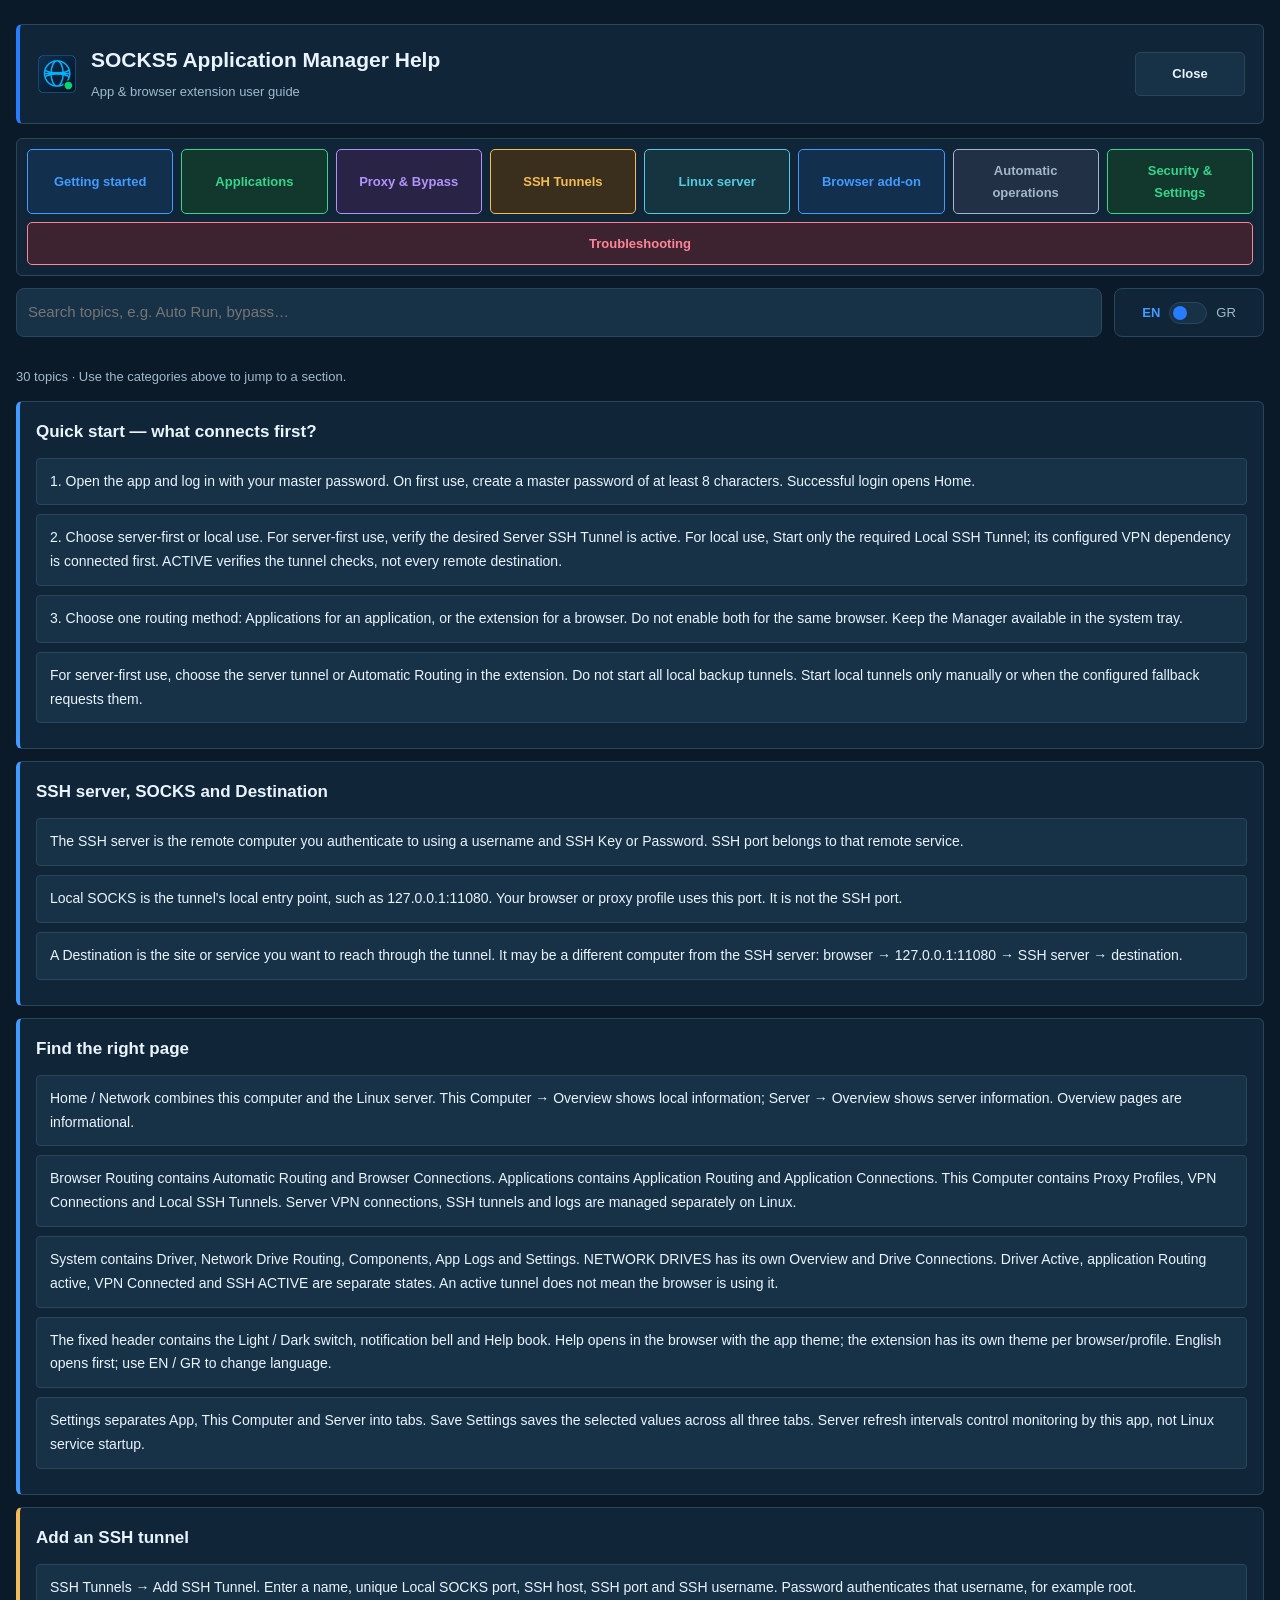
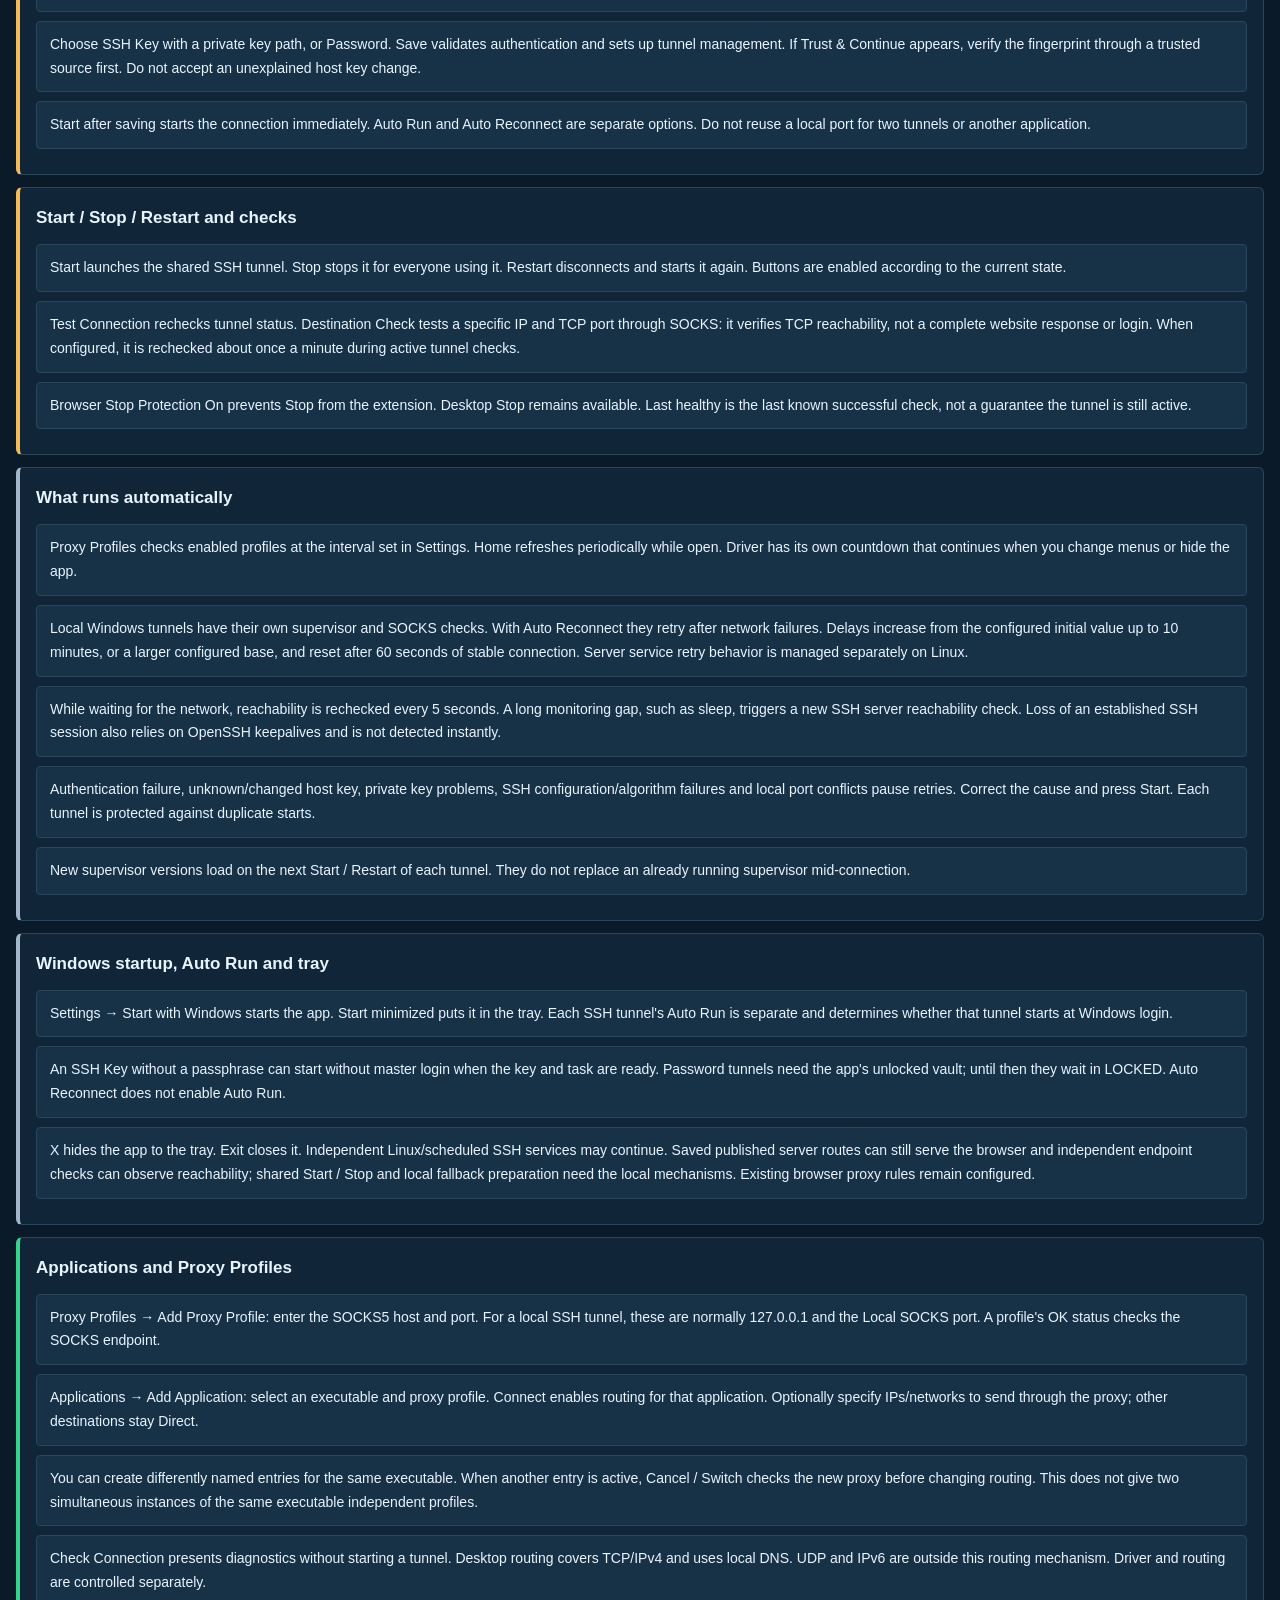
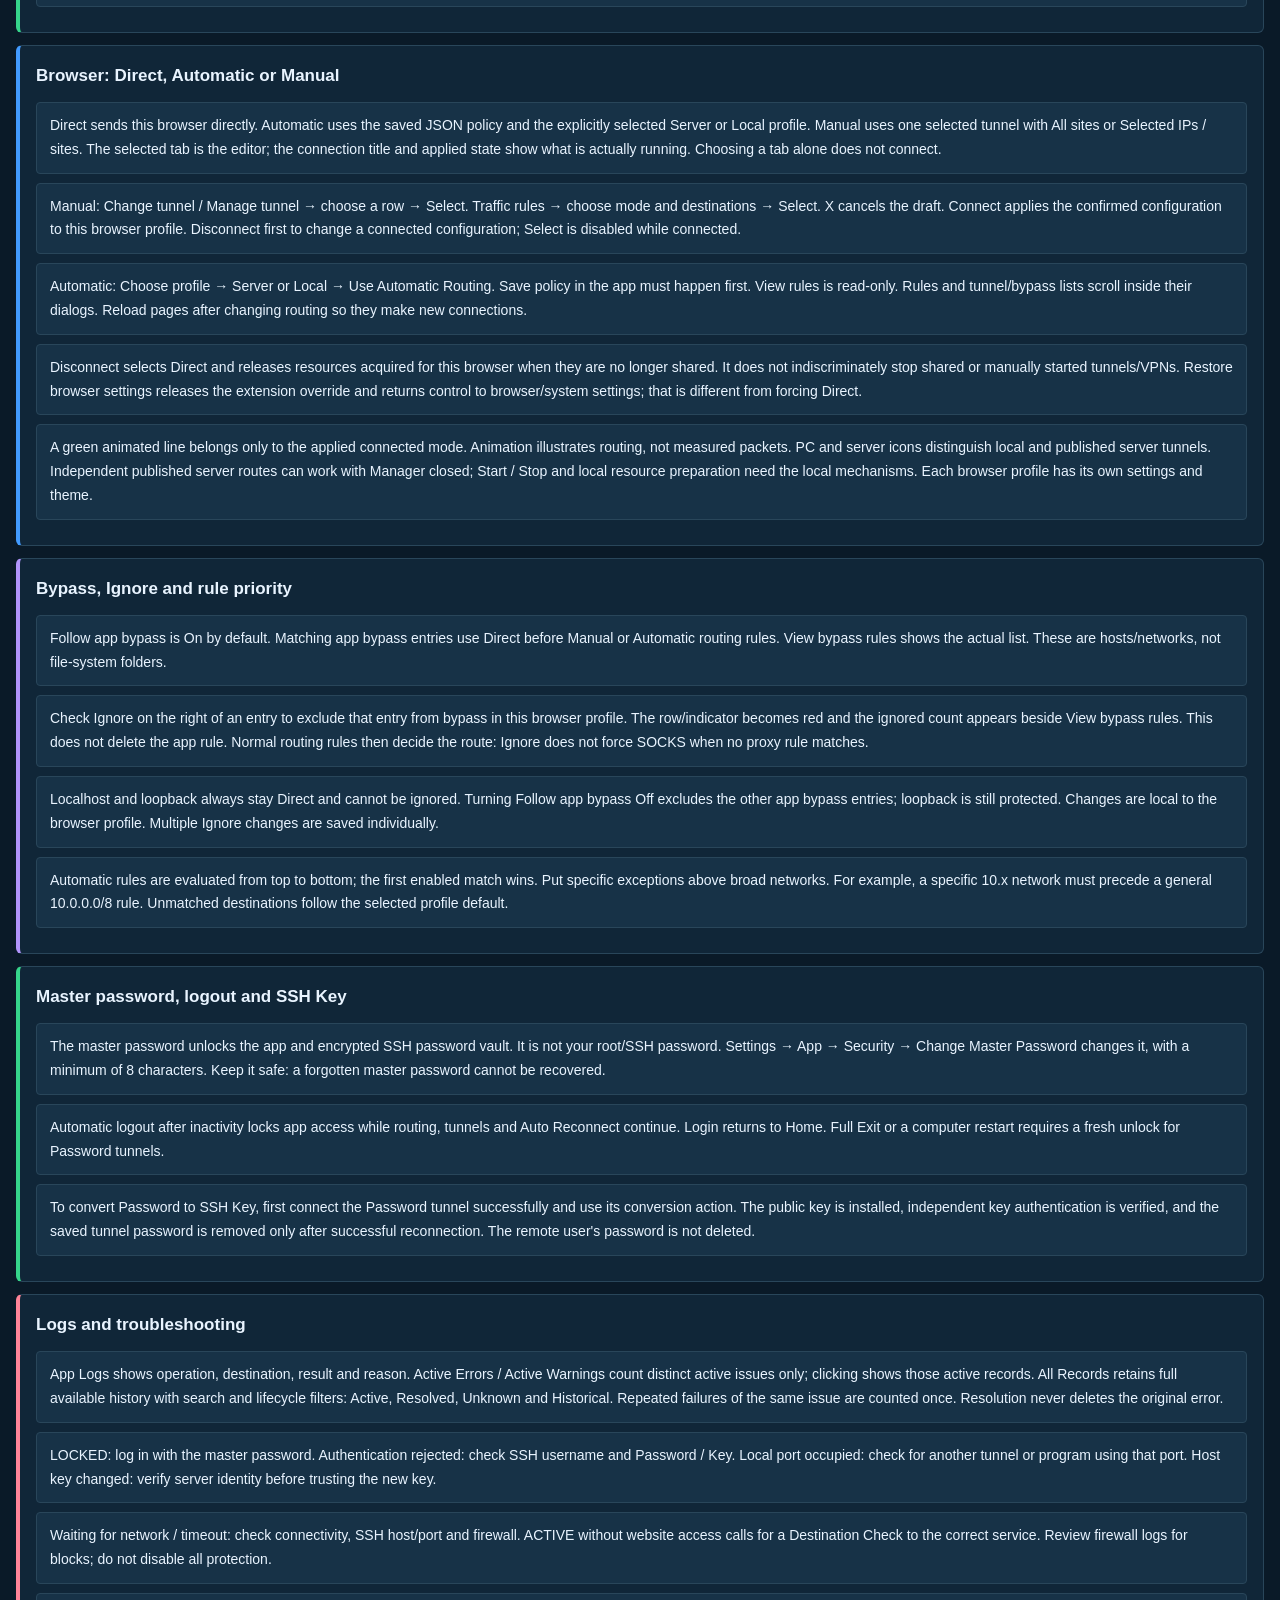
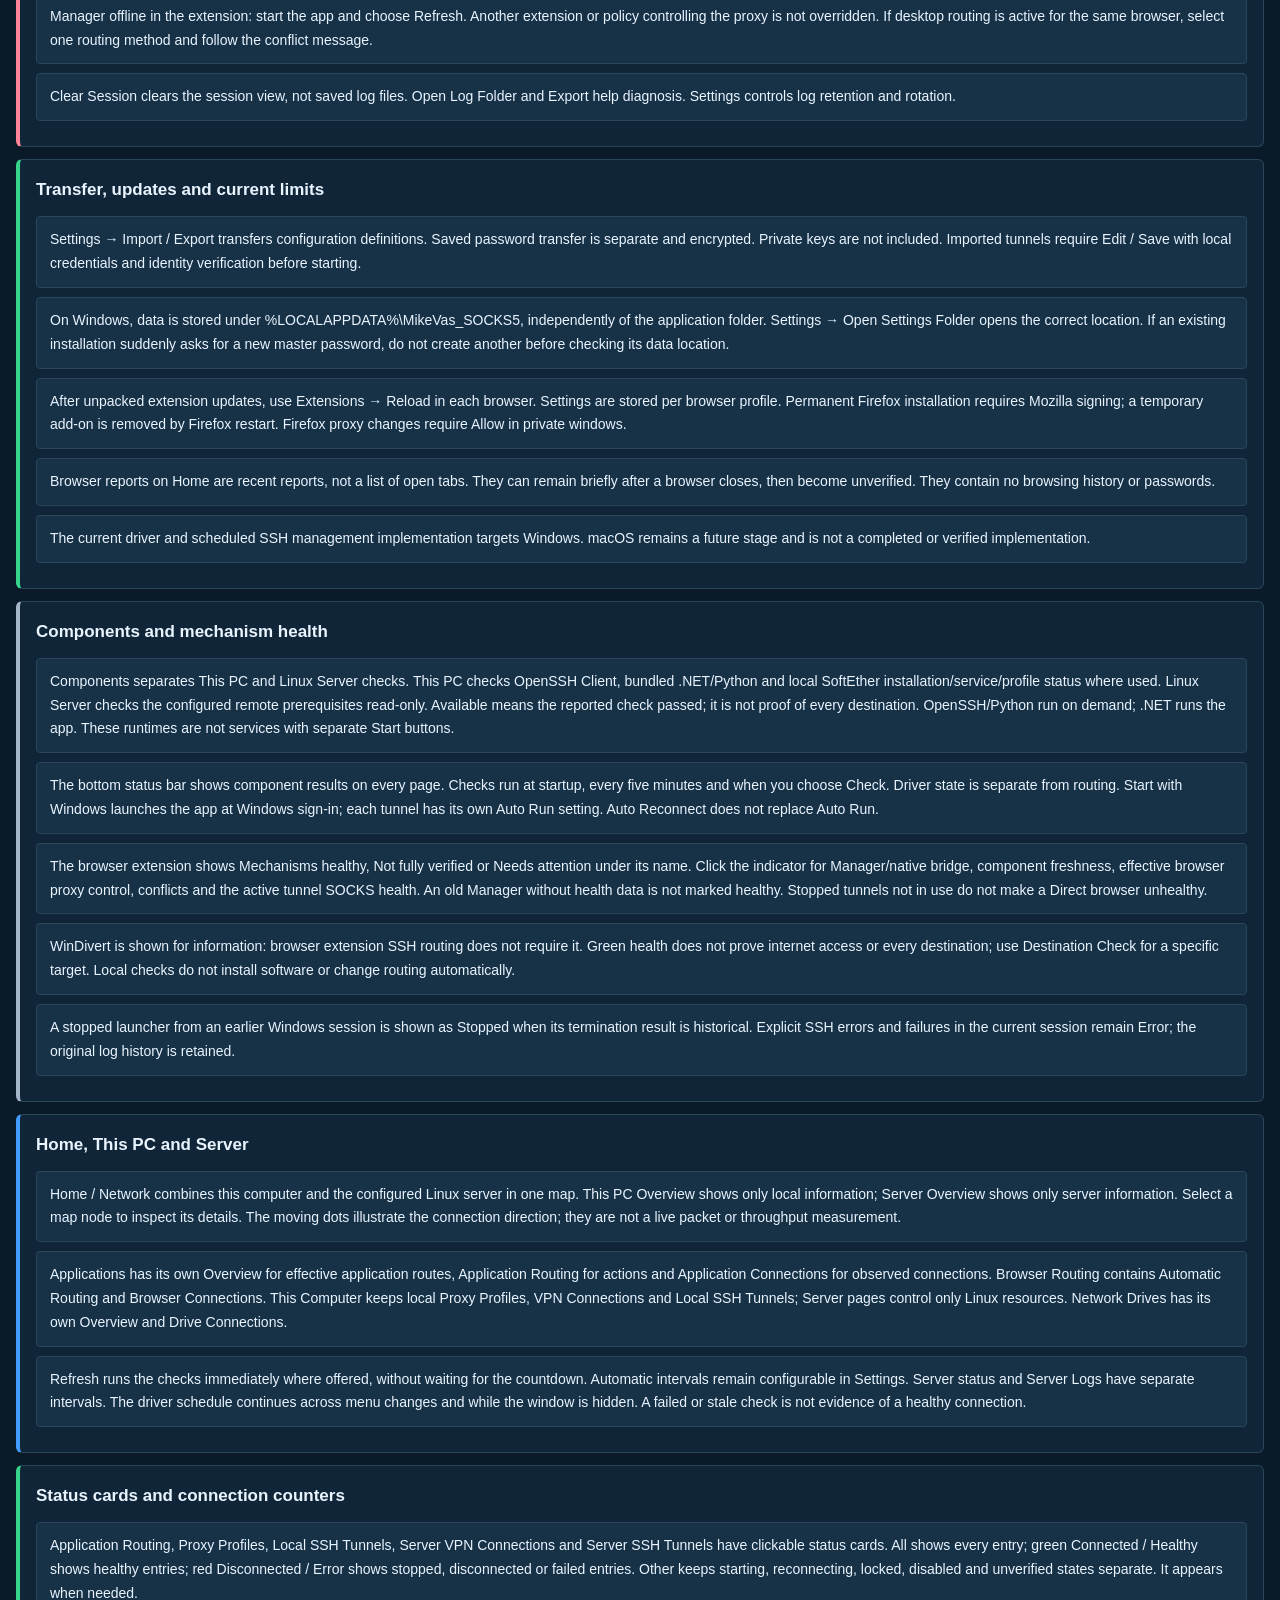
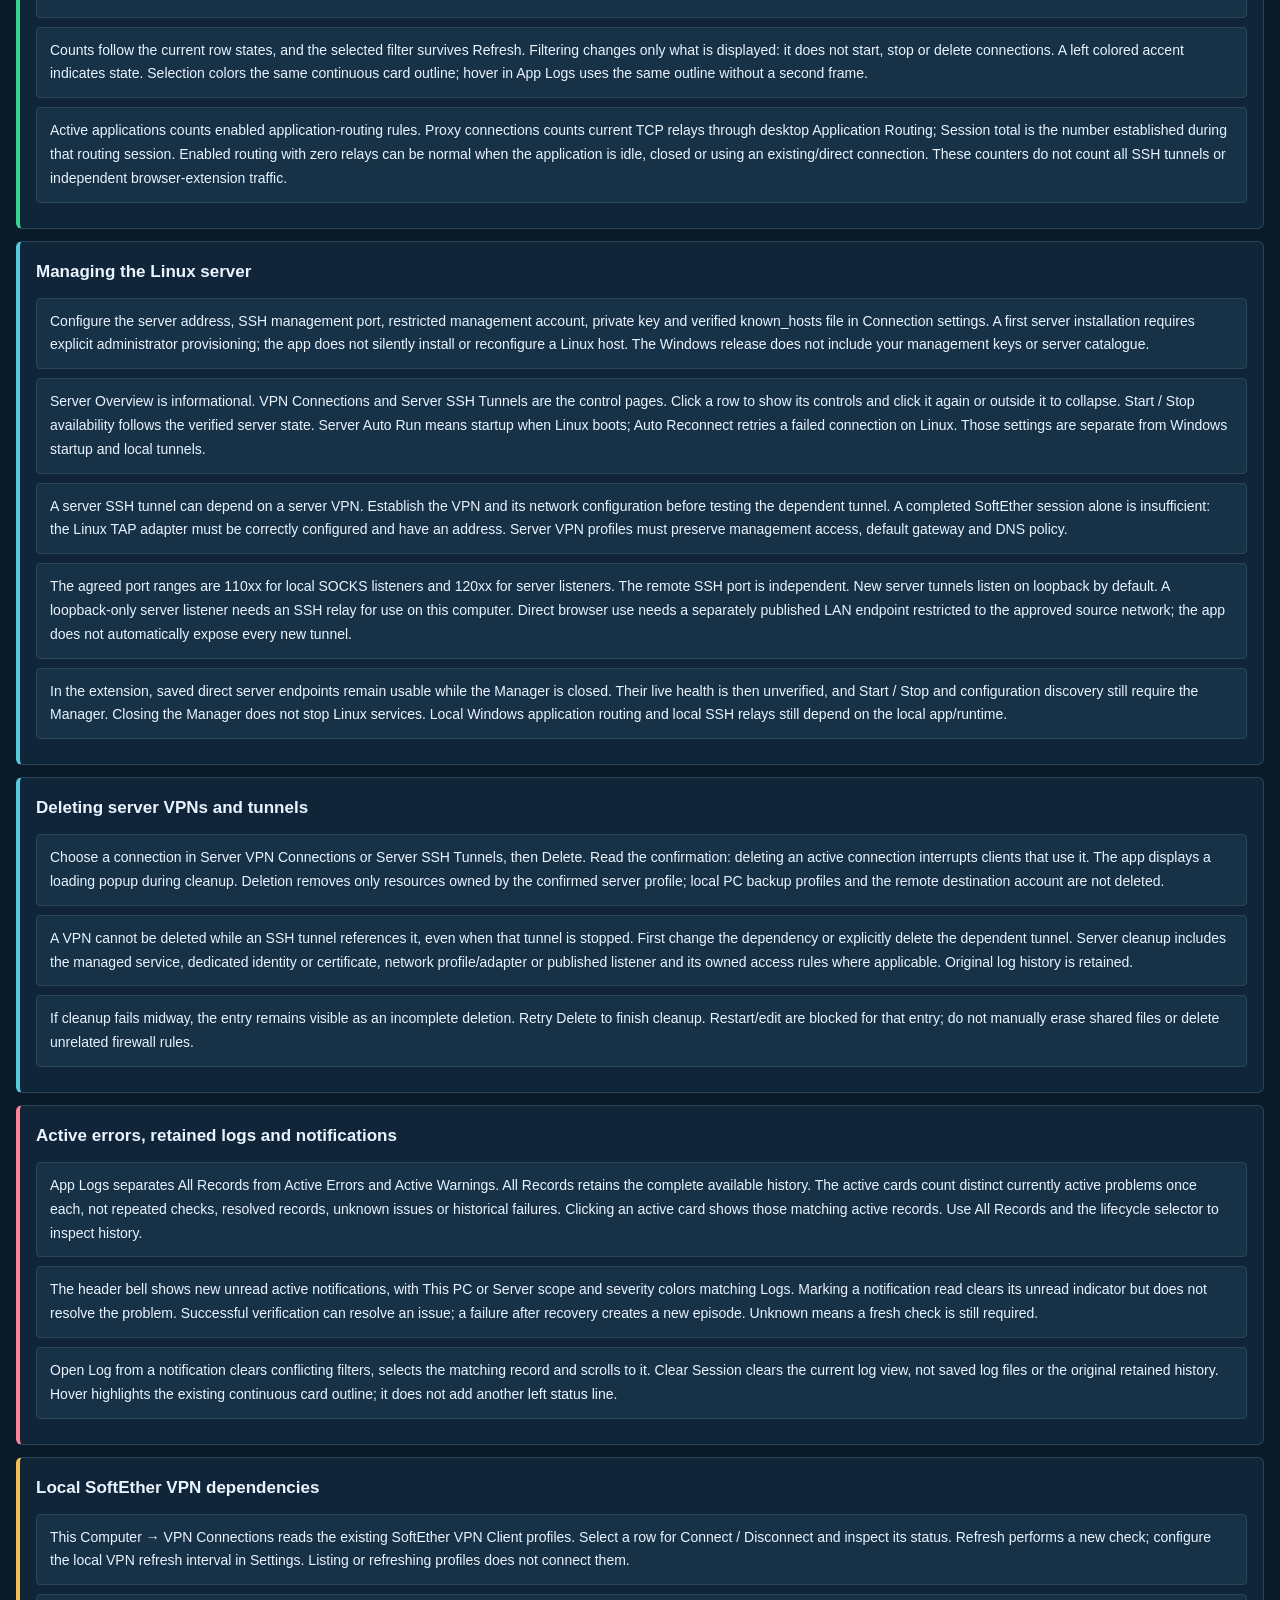
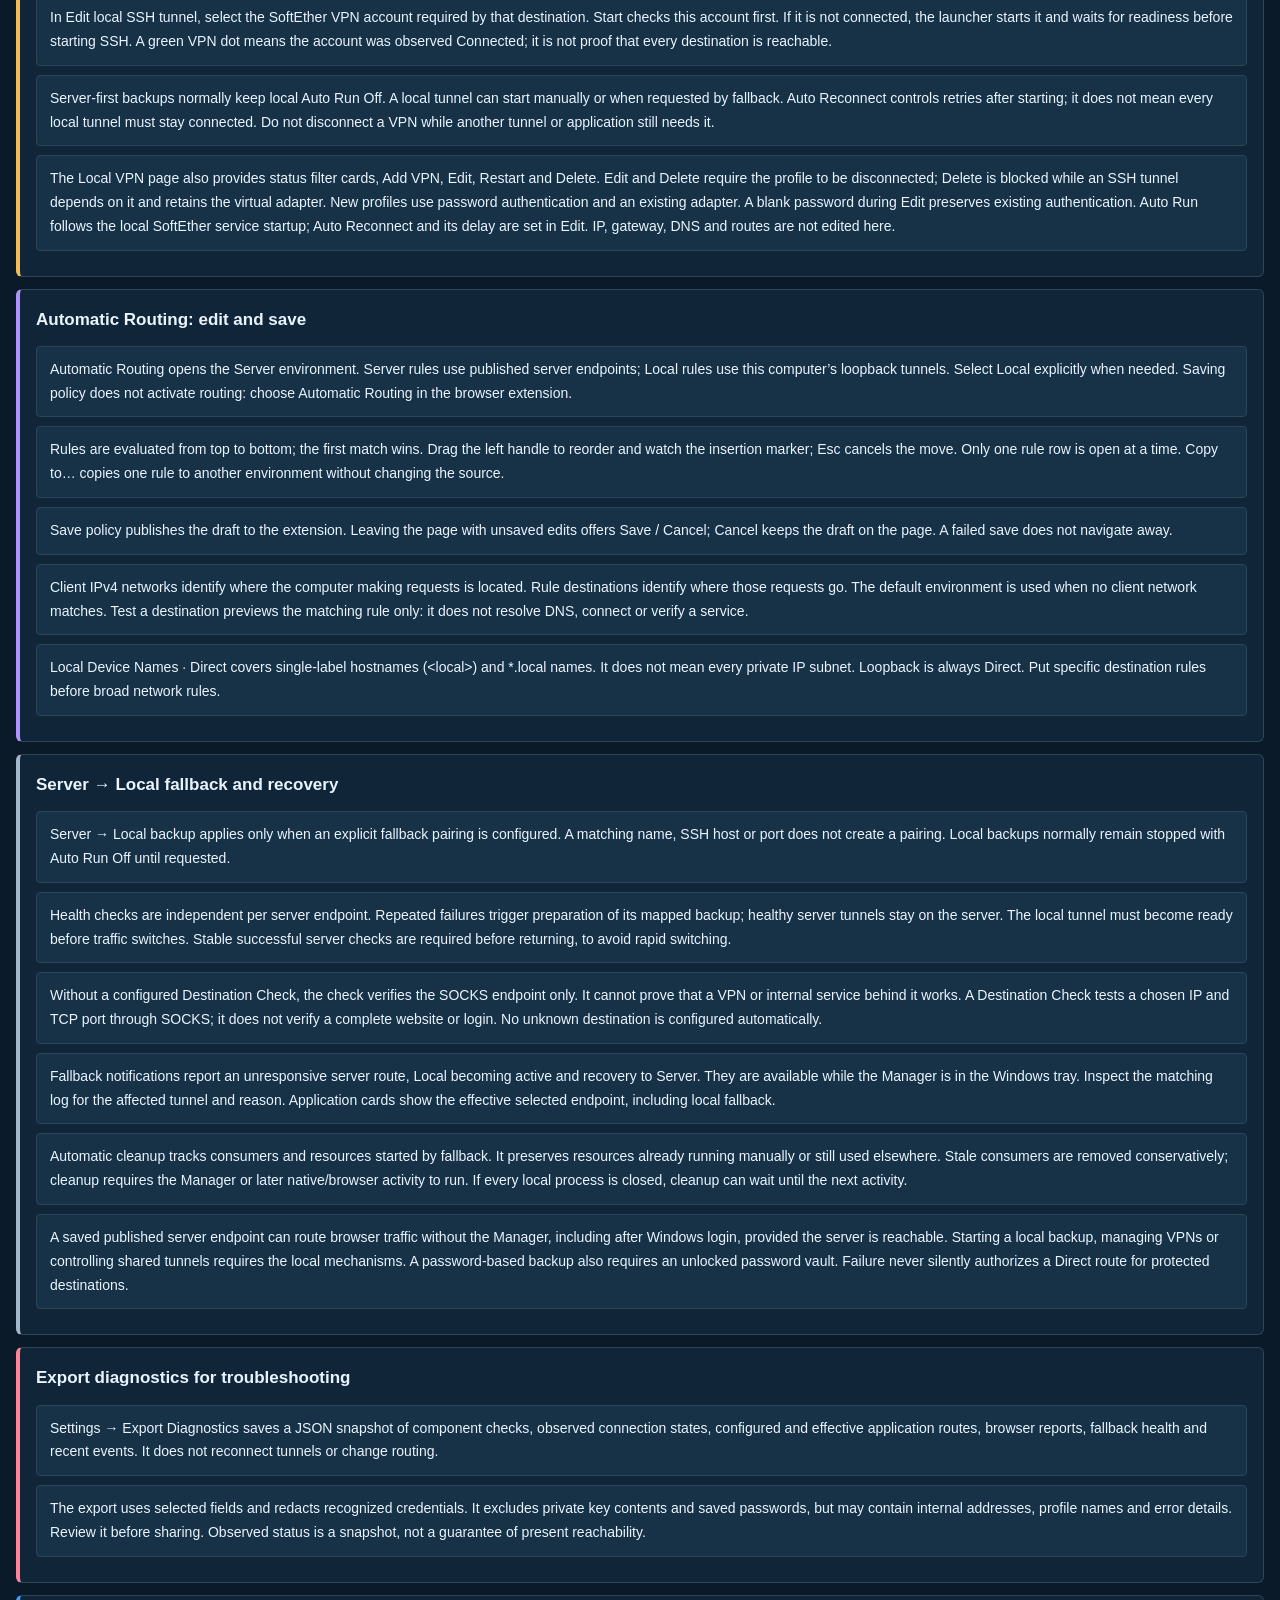
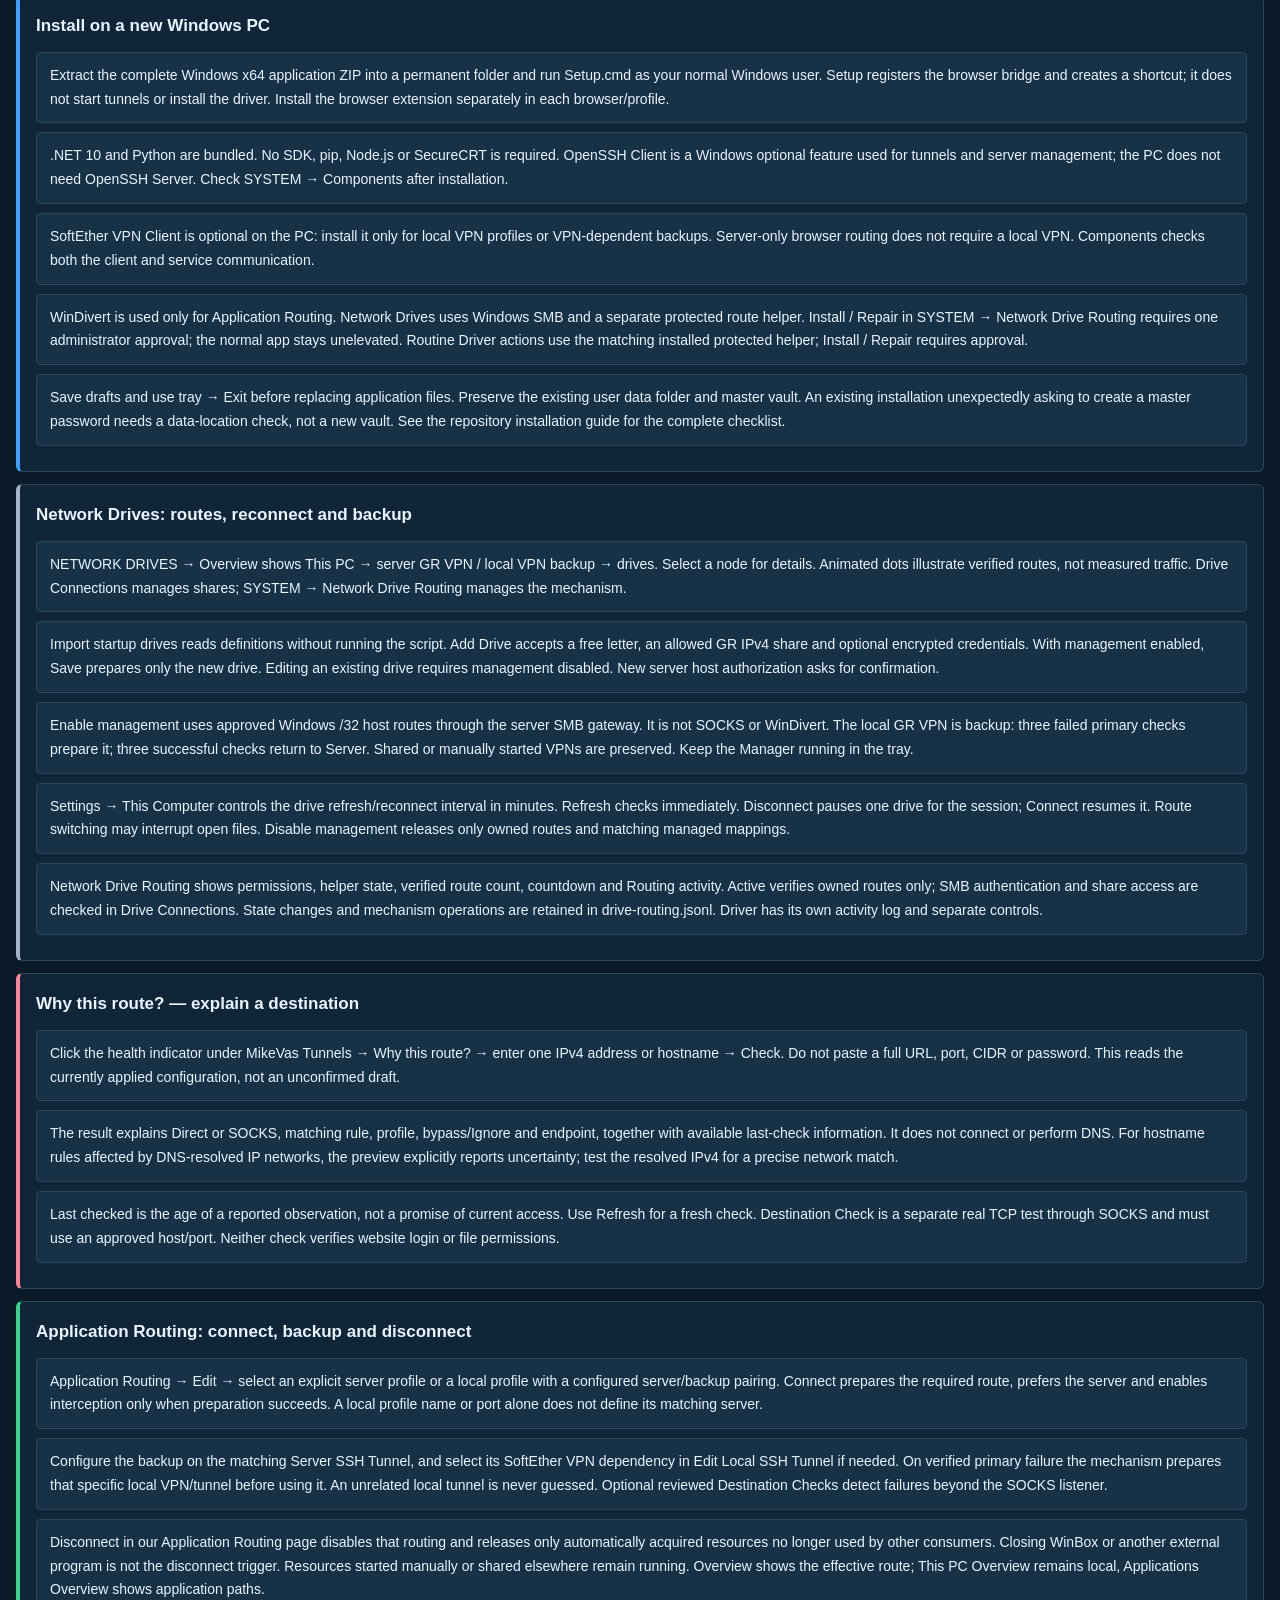
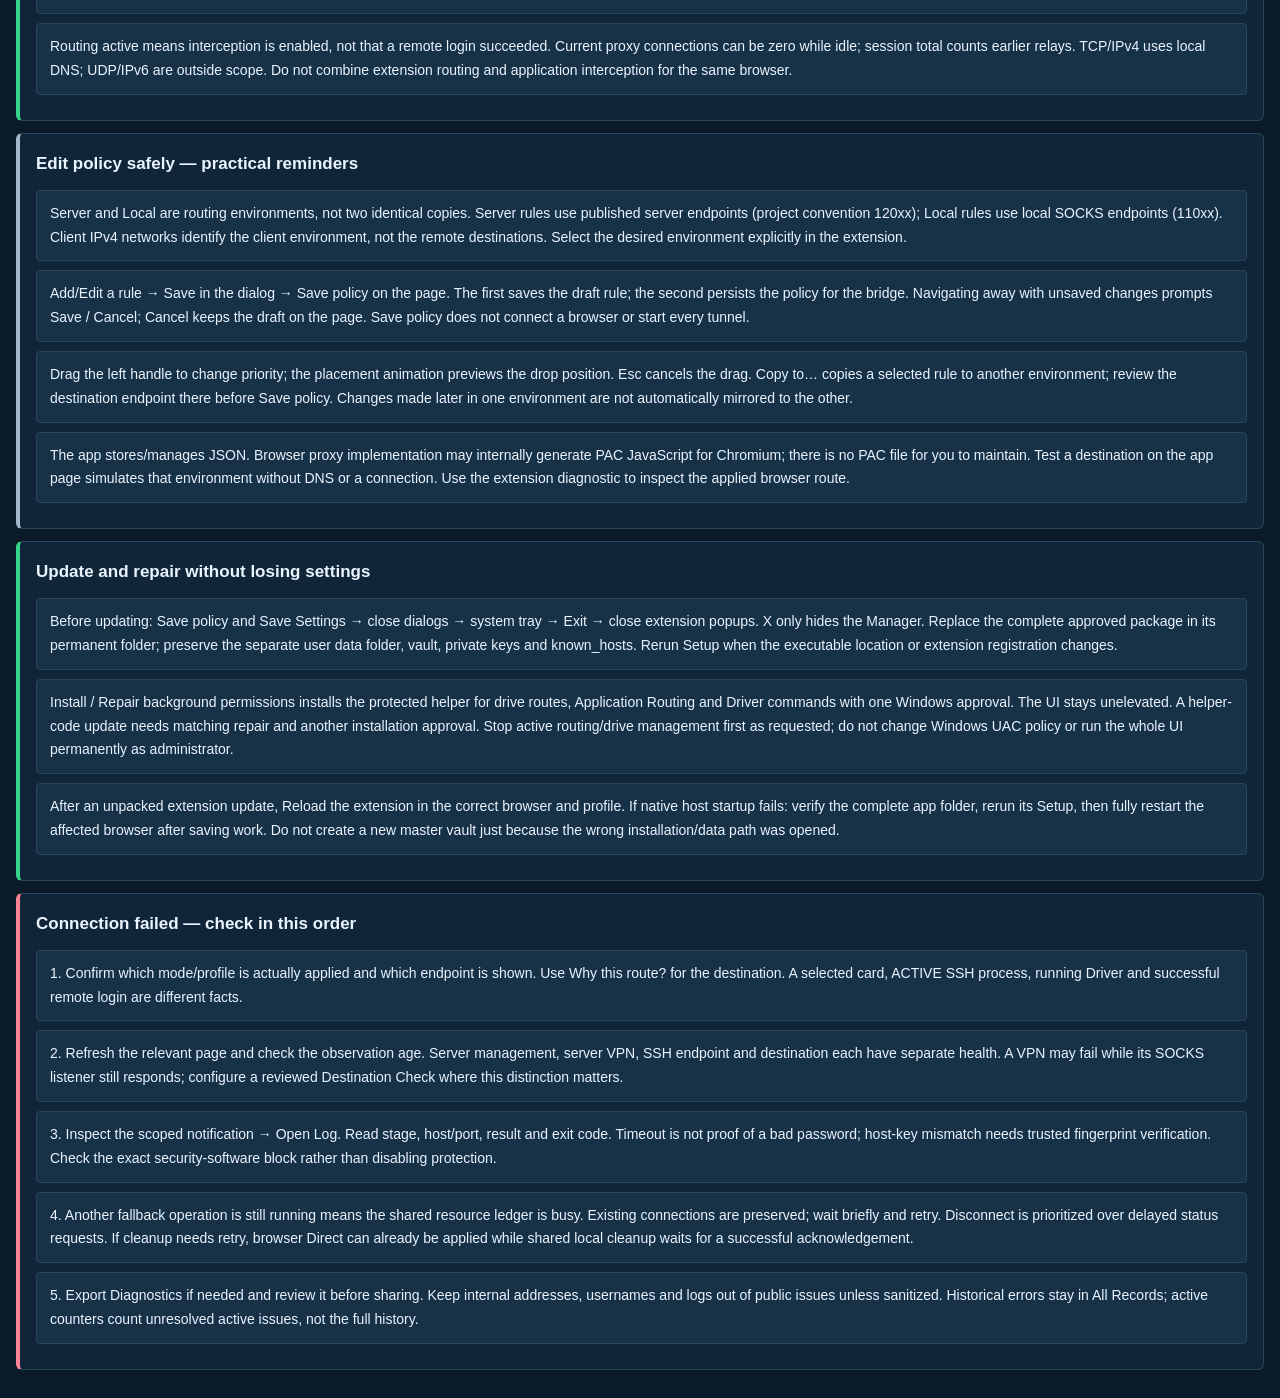
==== commit e2db320c: "Update bilingual Help and operating documentation" ====
--- a/index.html
+++ b/index.html
@@ -1 +1 @@
-<!doctype html><html lang="en"><head><meta charset="utf-8"><meta name="viewport" content="width=device-width,initial-scale=1"><title>MikeVas Tunnels · Help</title><script src="help-theme.js"></script><link rel="stylesheet" href="help.css"></head><body><main><div id="guideTop"><header><img src="icon.png" width="38" height="38" alt=""><div><h1>SOCKS5 Application Manager Help</h1><p id="intro"></p></div><button id="closeGuide">Close</button></header><nav id="categories" aria-label="Help categories"></nav><div class="toolbar"><input id="search" type="search" aria-label="Search Help"><label class="language-switch"><span id="enLabel">EN</span><input id="language" type="checkbox" role="switch" aria-label="Greek language / Ελληνική γλώσσα"><span id="grLabel">GR</span></label></div></div><p id="results" role="status"></p><section data-language="el" hidden><article data-category="start" data-search="Γρήγορη εκκίνηση — τι συνδέω πρώτα; Quick start — what connects first? 1. Άνοιξε το app και κάνε login με το master password. Στην πρώτη χρήση δημιουργείς master password τουλάχιστον 8 χαρακτήρων. Μετά το login ανοίγει το Home. 2. Επίλεξε χρήση μέσω server ή local. Για server-first έλεγξε το αντίστοιχο Server SSH Tunnel. Για local χρήση πάτησε Start μόνο στο απαιτούμενο Local SSH Tunnel· πρώτα συνδέεται η ρυθμισμένη εξάρτηση VPN. Το ACTIVE επαληθεύει τους ελέγχους tunnel, όχι κάθε απομακρυσμένο προορισμό. 3. Επίλεξε έναν τρόπο δρομολόγησης: Applications για μια εφαρμογή ή το πρόσθετο για τον browser. Μην ενεργοποιείς και τους δύο τρόπους για τον ίδιο browser. Η εφαρμογή παραμένει διαθέσιμη στο system tray. Για χρήση με προτεραιότητα server, επίλεξε το server tunnel ή Automatic Routing στο πρόσθετο. Μην ξεκινάς όλα τα local backups. Τα local tunnels ξεκινούν χειροκίνητα ή όταν τα ζητήσει η ρυθμισμένη εφεδρεία. 1. Open the app and log in with your master password. On first use, create a master password of at least 8 characters. Successful login opens Home. 2. Choose server-first or local use. For server-first use, verify the desired Server SSH Tunnel is active. For local use, Start only the required Local SSH Tunnel; its configured VPN dependency is connected first. ACTIVE verifies the tunnel checks, not every remote destination. 3. Choose one routing method: Applications for an application, or the extension for a browser. Do not enable both for the same browser. Keep the Manager available in the system tray. For server-first use, choose the server tunnel or Automatic Routing in the extension. Do not start all local backup tunnels. Start local tunnels only manually or when the configured fallback requests them."><h2>Γρήγορη εκκίνηση — τι συνδέω πρώτα;</h2><p>1. Άνοιξε το app και κάνε login με το master password. Στην πρώτη χρήση δημιουργείς master password τουλάχιστον 8 χαρακτήρων. Μετά το login ανοίγει το Home.</p><p>2. Επίλεξε χρήση μέσω server ή local. Για server-first έλεγξε το αντίστοιχο Server SSH Tunnel. Για local χρήση πάτησε Start μόνο στο απαιτούμενο Local SSH Tunnel· πρώτα συνδέεται η ρυθμισμένη εξάρτηση VPN. Το ACTIVE επαληθεύει τους ελέγχους tunnel, όχι κάθε απομακρυσμένο προορισμό.</p><p>3. Επίλεξε έναν τρόπο δρομολόγησης: Applications για μια εφαρμογή ή το πρόσθετο για τον browser. Μην ενεργοποιείς και τους δύο τρόπους για τον ίδιο browser. Η εφαρμογή παραμένει διαθέσιμη στο system tray.</p><p>Για χρήση με προτεραιότητα server, επίλεξε το server tunnel ή Automatic Routing στο πρόσθετο. Μην ξεκινάς όλα τα local backups. Τα local tunnels ξεκινούν χειροκίνητα ή όταν τα ζητήσει η ρυθμισμένη εφεδρεία.</p></article><article data-category="start" data-search="SSH server, SOCKS και Destination SSH server, SOCKS and Destination SSH server είναι ο απομακρυσμένος υπολογιστής στον οποίο συνδέεσαι με username και SSH Key ή Password. Το SSH port αφορά εκείνον τον server. Local SOCKS είναι η τοπική είσοδος του tunnel, π.χ. 127.0.0.1:11080. Αυτό το port χρησιμοποιεί ο browser ή το proxy profile. Δεν είναι το SSH port. Destination είναι το site ή η υπηρεσία που θέλεις να φτάσεις μέσα από το tunnel. Μπορεί να είναι άλλος υπολογιστής από τον SSH server. Παράδειγμα: browser → 127.0.0.1:11080 → SSH server → destination. The SSH server is the remote computer you authenticate to using a username and SSH Key or Password. SSH port belongs to that remote service. Local SOCKS is the tunnel&#x27;s local entry point, such as 127.0.0.1:11080. Your browser or proxy profile uses this port. It is not the SSH port. A Destination is the site or service you want to reach through the tunnel. It may be a different computer from the SSH server: browser → 127.0.0.1:11080 → SSH server → destination."><h2>SSH server, SOCKS και Destination</h2><p>SSH server είναι ο απομακρυσμένος υπολογιστής στον οποίο συνδέεσαι με username και SSH Key ή Password. Το SSH port αφορά εκείνον τον server.</p><p>Local SOCKS είναι η τοπική είσοδος του tunnel, π.χ. 127.0.0.1:11080. Αυτό το port χρησιμοποιεί ο browser ή το proxy profile. Δεν είναι το SSH port.</p><p>Destination είναι το site ή η υπηρεσία που θέλεις να φτάσεις μέσα από το tunnel. Μπορεί να είναι άλλος υπολογιστής από τον SSH server. Παράδειγμα: browser → 127.0.0.1:11080 → SSH server → destination.</p></article><article data-category="start" data-search="Ποια σελίδα χρειάζομαι; Find the right page Το Home / Network συνδυάζει αυτόν τον υπολογιστή και τον Linux server. Το This Computer → Overview δείχνει τοπικές πληροφορίες και το Server → Overview πληροφορίες server. Τα Overview είναι πληροφοριακά. Το Browser Routing περιλαμβάνει Automatic Routing και Browser Connections. Το Applications περιλαμβάνει Application Routing και Application Connections. Το This Computer περιλαμβάνει Proxy Profiles, VPN Connections και Local SSH Tunnels. Τα VPN, SSH tunnels και logs του Server διαχειρίζονται ξεχωριστά στον Linux. Το System περιλαμβάνει Driver, Network Drive Routing, Components, App Logs και Settings. Το NETWORK DRIVES έχει δικά του Overview και Drive Connections. Driver Active, application Routing active, VPN Connected και SSH ACTIVE είναι διαφορετικές καταστάσεις. Ενεργό tunnel δεν σημαίνει ότι το χρησιμοποιεί ο browser. Η σταθερή κεφαλίδα έχει Light / Dark, καμπανάκι ειδοποιήσεων και βιβλίο Help. Το Help ανοίγει στον browser με το theme του app· το πρόσθετο έχει ανεξάρτητο theme ανά browser/profile. Ανοίγει στα English· άλλαξε γλώσσα από EN / GR. Το Settings χωρίζει App, This Computer και Server σε καρτέλες. Το Save Settings αποθηκεύει τις επιλεγμένες τιμές και από τις τρεις. Τα server refresh intervals αφορούν παρακολούθηση από το app, όχι εκκίνηση Linux υπηρεσιών. Home / Network combines this computer and the Linux server. This Computer → Overview shows local information; Server → Overview shows server information. Overview pages are informational. Browser Routing contains Automatic Routing and Browser Connections. Applications contains Application Routing and Application Connections. This Computer contains Proxy Profiles, VPN Connections and Local SSH Tunnels. Server VPN connections, SSH tunnels and logs are managed separately on Linux. System contains Driver, Network Drive Routing, Components, App Logs and Settings. NETWORK DRIVES has its own Overview and Drive Connections. Driver Active, application Routing active, VPN Connected and SSH ACTIVE are separate states. An active tunnel does not mean the browser is using it. The fixed header contains the Light / Dark switch, notification bell and Help book. Help opens in the browser with the app theme; the extension has its own theme per browser/profile. English opens first; use EN / GR to change language. Settings separates App, This Computer and Server into tabs. Save Settings saves the selected values across all three tabs. Server refresh intervals control monitoring by this app, not Linux service startup."><h2>Ποια σελίδα χρειάζομαι;</h2><p>Το Home / Network συνδυάζει αυτόν τον υπολογιστή και τον Linux server. Το This Computer → Overview δείχνει τοπικές πληροφορίες και το Server → Overview πληροφορίες server. Τα Overview είναι πληροφοριακά.</p><p>Το Browser Routing περιλαμβάνει Automatic Routing και Browser Connections. Το Applications περιλαμβάνει Application Routing και Application Connections. Το This Computer περιλαμβάνει Proxy Profiles, VPN Connections και Local SSH Tunnels. Τα VPN, SSH tunnels και logs του Server διαχειρίζονται ξεχωριστά στον Linux.</p><p>Το System περιλαμβάνει Driver, Network Drive Routing, Components, App Logs και Settings. Το NETWORK DRIVES έχει δικά του Overview και Drive Connections. Driver Active, application Routing active, VPN Connected και SSH ACTIVE είναι διαφορετικές καταστάσεις. Ενεργό tunnel δεν σημαίνει ότι το χρησιμοποιεί ο browser.</p><p>Η σταθερή κεφαλίδα έχει Light / Dark, καμπανάκι ειδοποιήσεων και βιβλίο Help. Το Help ανοίγει στον browser με το theme του app· το πρόσθετο έχει ανεξάρτητο theme ανά browser/profile. Ανοίγει στα English· άλλαξε γλώσσα από EN / GR.</p><p>Το Settings χωρίζει App, This Computer και Server σε καρτέλες. Το Save Settings αποθηκεύει τις επιλεγμένες τιμές και από τις τρεις. Τα server refresh intervals αφορούν παρακολούθηση από το app, όχι εκκίνηση Linux υπηρεσιών.</p></article><article data-category="ssh" data-search="Προσθήκη SSH tunnel Add an SSH tunnel SSH Tunnels → Add SSH Tunnel. Συμπλήρωσε όνομα, μοναδικό Local SOCKS port, SSH host, SSH port και SSH username. Το Password αφορά αυτόν τον χρήστη, π.χ. root. Επίλεξε SSH Key με διαδρομή ιδιωτικού κλειδιού ή Password. Το Save ελέγχει authentication και δημιουργεί τη διαχείριση του tunnel. Αν ζητηθεί Trust &amp; Continue, επαλήθευσε πρώτα το fingerprint από έμπιστη πηγή. Μην αποδέχεσαι ανεξήγητη αλλαγή host key. Το Start after saving ξεκινά τη σύνδεση αμέσως. Το Auto Run και το Auto Reconnect είναι ξεχωριστές επιλογές. Μην χρησιμοποιείς το ίδιο τοπικό port σε δύο tunnels ή άλλες εφαρμογές. SSH Tunnels → Add SSH Tunnel. Enter a name, unique Local SOCKS port, SSH host, SSH port and SSH username. Password authenticates that username, for example root. Choose SSH Key with a private key path, or Password. Save validates authentication and sets up tunnel management. If Trust &amp; Continue appears, verify the fingerprint through a trusted source first. Do not accept an unexplained host key change. Start after saving starts the connection immediately. Auto Run and Auto Reconnect are separate options. Do not reuse a local port for two tunnels or another application."><h2>Προσθήκη SSH tunnel</h2><p>SSH Tunnels → Add SSH Tunnel. Συμπλήρωσε όνομα, μοναδικό Local SOCKS port, SSH host, SSH port και SSH username. Το Password αφορά αυτόν τον χρήστη, π.χ. root.</p><p>Επίλεξε SSH Key με διαδρομή ιδιωτικού κλειδιού ή Password. Το Save ελέγχει authentication και δημιουργεί τη διαχείριση του tunnel. Αν ζητηθεί Trust &amp; Continue, επαλήθευσε πρώτα το fingerprint από έμπιστη πηγή. Μην αποδέχεσαι ανεξήγητη αλλαγή host key.</p><p>Το Start after saving ξεκινά τη σύνδεση αμέσως. Το Auto Run και το Auto Reconnect είναι ξεχωριστές επιλογές. Μην χρησιμοποιείς το ίδιο τοπικό port σε δύο tunnels ή άλλες εφαρμογές.</p></article><article data-category="ssh" data-search="Start / Stop / Restart και έλεγχοι Start / Stop / Restart and checks Start ξεκινά το κοινό SSH tunnel. Stop το σταματά για όλους όσοι το χρησιμοποιούν. Restart διακόπτει και ξαναξεκινά το tunnel. Τα κουμπιά ενεργοποιούνται ανάλογα με την κατάστασή του. Test Connection επανελέγχει την κατάσταση του tunnel. Destination Check αφορά συγκεκριμένη IP και TCP port μέσα από το SOCKS: επαληθεύει TCP πρόσβαση, όχι πλήρη λειτουργία ιστοσελίδας ή login. Όταν έχει οριστεί, επανελέγχεται περίπου κάθε λεπτό κατά τους ελέγχους του ενεργού tunnel. Browser Stop Protection On απαγορεύει Stop από το πρόσθετο. Το Stop μέσα στο app παραμένει διαθέσιμο. Last healthy είναι ο χρόνος της τελευταίας γνωστής επιτυχίας, όχι εγγύηση ότι η σύνδεση είναι ακόμη ενεργή. Start launches the shared SSH tunnel. Stop stops it for everyone using it. Restart disconnects and starts it again. Buttons are enabled according to the current state. Test Connection rechecks tunnel status. Destination Check tests a specific IP and TCP port through SOCKS: it verifies TCP reachability, not a complete website response or login. When configured, it is rechecked about once a minute during active tunnel checks. Browser Stop Protection On prevents Stop from the extension. Desktop Stop remains available. Last healthy is the last known successful check, not a guarantee the tunnel is still active."><h2>Start / Stop / Restart και έλεγχοι</h2><p>Start ξεκινά το κοινό SSH tunnel. Stop το σταματά για όλους όσοι το χρησιμοποιούν. Restart διακόπτει και ξαναξεκινά το tunnel. Τα κουμπιά ενεργοποιούνται ανάλογα με την κατάστασή του.</p><p>Test Connection επανελέγχει την κατάσταση του tunnel. Destination Check αφορά συγκεκριμένη IP και TCP port μέσα από το SOCKS: επαληθεύει TCP πρόσβαση, όχι πλήρη λειτουργία ιστοσελίδας ή login. Όταν έχει οριστεί, επανελέγχεται περίπου κάθε λεπτό κατά τους ελέγχους του ενεργού tunnel.</p><p>Browser Stop Protection On απαγορεύει Stop από το πρόσθετο. Το Stop μέσα στο app παραμένει διαθέσιμο. Last healthy είναι ο χρόνος της τελευταίας γνωστής επιτυχίας, όχι εγγύηση ότι η σύνδεση είναι ακόμη ενεργή.</p></article><article data-category="automatic" data-search="Τι κάνει αυτόματα What runs automatically Proxy Profiles: έλεγχος των ενεργοποιημένων profiles στο διάστημα του Settings. Home: περιοδική ενημέρωση όταν είναι ανοιχτό. Driver: ανεξάρτητη αντίστροφη μέτρηση που συνεχίζεται όταν αλλάζεις μενού ή κρύβεις το app. Τα local tunnels Windows έχουν δικό τους supervisor και ελέγχους SOCKS. Με Auto Reconnect επαναλαμβάνουν τη σύνδεση μετά από αποτυχίες δικτύου. Η καθυστέρηση αυξάνεται από την αρχική ρύθμιση έως 10 λεπτά ή μεγαλύτερη ρυθμισμένη βάση και μηδενίζεται μετά από 60 δευτερόλεπτα σταθερής σύνδεσης. Τα server retries διαχειρίζονται ξεχωριστά στον Linux. Κατά την αναμονή δικτύου γίνεται επανέλεγχος ανά 5 δευτερόλεπτα. Μεγάλο κενό επιτήρησης, όπως sleep, προκαλεί νέο έλεγχο πρόσβασης στον SSH server. Η ανίχνευση απώλειας μιας ήδη ενεργής SSH σύνδεσης χρησιμοποιεί και τα OpenSSH keepalives και δεν είναι στιγμιαία. Λάθος authentication, άγνωστο/αλλαγμένο host key, πρόβλημα ιδιωτικού key, SSH configuration/algorithm ή κατειλημμένο local port σταματούν τις επαναλήψεις. Διόρθωσε την αιτία και πάτησε Start. Κάθε tunnel έχει προστασία από διπλές εκκινήσεις. Οι νέες εκδόσεις του supervisor φορτώνονται στο επόμενο Start / Restart του tunnel. Δεν αντικαθιστούν την εκτέλεση ενός ήδη ενεργού tunnel στη μέση της σύνδεσης. Proxy Profiles checks enabled profiles at the interval set in Settings. Home refreshes periodically while open. Driver has its own countdown that continues when you change menus or hide the app. Local Windows tunnels have their own supervisor and SOCKS checks. With Auto Reconnect they retry after network failures. Delays increase from the configured initial value up to 10 minutes, or a larger configured base, and reset after 60 seconds of stable connection. Server service retry behavior is managed separately on Linux. While waiting for the network, reachability is rechecked every 5 seconds. A long monitoring gap, such as sleep, triggers a new SSH server reachability check. Loss of an established SSH session also relies on OpenSSH keepalives and is not detected instantly. Authentication failure, unknown/changed host key, private key problems, SSH configuration/algorithm failures and local port conflicts pause retries. Correct the cause and press Start. Each tunnel is protected against duplicate starts. New supervisor versions load on the next Start / Restart of each tunnel. They do not replace an already running supervisor mid-connection."><h2>Τι κάνει αυτόματα</h2><p>Proxy Profiles: έλεγχος των ενεργοποιημένων profiles στο διάστημα του Settings. Home: περιοδική ενημέρωση όταν είναι ανοιχτό. Driver: ανεξάρτητη αντίστροφη μέτρηση που συνεχίζεται όταν αλλάζεις μενού ή κρύβεις το app.</p><p>Τα local tunnels Windows έχουν δικό τους supervisor και ελέγχους SOCKS. Με Auto Reconnect επαναλαμβάνουν τη σύνδεση μετά από αποτυχίες δικτύου. Η καθυστέρηση αυξάνεται από την αρχική ρύθμιση έως 10 λεπτά ή μεγαλύτερη ρυθμισμένη βάση και μηδενίζεται μετά από 60 δευτερόλεπτα σταθερής σύνδεσης. Τα server retries διαχειρίζονται ξεχωριστά στον Linux.</p><p>Κατά την αναμονή δικτύου γίνεται επανέλεγχος ανά 5 δευτερόλεπτα. Μεγάλο κενό επιτήρησης, όπως sleep, προκαλεί νέο έλεγχο πρόσβασης στον SSH server. Η ανίχνευση απώλειας μιας ήδη ενεργής SSH σύνδεσης χρησιμοποιεί και τα OpenSSH keepalives και δεν είναι στιγμιαία.</p><p>Λάθος authentication, άγνωστο/αλλαγμένο host key, πρόβλημα ιδιωτικού key, SSH configuration/algorithm ή κατειλημμένο local port σταματούν τις επαναλήψεις. Διόρθωσε την αιτία και πάτησε Start. Κάθε tunnel έχει προστασία από διπλές εκκινήσεις.</p><p>Οι νέες εκδόσεις του supervisor φορτώνονται στο επόμενο Start / Restart του tunnel. Δεν αντικαθιστούν την εκτέλεση ενός ήδη ενεργού tunnel στη μέση της σύνδεσης.</p></article><article data-category="automatic" data-search="Windows startup, Auto Run και tray Windows startup, Auto Run and tray Settings → Start with Windows ξεκινά το app. Start minimized το εμφανίζει στο tray. Το Auto Run κάθε SSH tunnel είναι ξεχωριστό: καθορίζει αν το tunnel ξεκινά με το login στα Windows. SSH Key χωρίς passphrase μπορεί να ξεκινά χωρίς master login, όταν το key και το task είναι έτοιμα. Password tunnel χρειάζεται ξεκλείδωτο vault από το app· πριν από αυτό περιμένει σε LOCKED. Το Auto Reconnect δεν ενεργοποιεί από μόνο του το Auto Run. Το Χ κρύβει το app στο tray. Exit το κλείνει πραγματικά. Τα ανεξάρτητα scheduled SSH tunnels μπορούν να συνεχίζουν, αλλά το πρόσθετο δεν μπορεί να κάνει Start / Stop ή να πάρει νέα στοιχεία χωρίς το Manager. Οι ήδη εφαρμοσμένοι κανόνες browser παραμένουν. Settings → Start with Windows starts the app. Start minimized puts it in the tray. Each SSH tunnel&#x27;s Auto Run is separate and determines whether that tunnel starts at Windows login. An SSH Key without a passphrase can start without master login when the key and task are ready. Password tunnels need the app&#x27;s unlocked vault; until then they wait in LOCKED. Auto Reconnect does not enable Auto Run. X hides the app to the tray. Exit really closes it. Independent scheduled SSH tunnels may keep running, but the extension cannot Start / Stop or fetch fresh status without the Manager. Existing browser routing rules remain configured."><h2>Windows startup, Auto Run και tray</h2><p>Settings → Start with Windows ξεκινά το app. Start minimized το εμφανίζει στο tray. Το Auto Run κάθε SSH tunnel είναι ξεχωριστό: καθορίζει αν το tunnel ξεκινά με το login στα Windows.</p><p>SSH Key χωρίς passphrase μπορεί να ξεκινά χωρίς master login, όταν το key και το task είναι έτοιμα. Password tunnel χρειάζεται ξεκλείδωτο vault από το app· πριν από αυτό περιμένει σε LOCKED. Το Auto Reconnect δεν ενεργοποιεί από μόνο του το Auto Run.</p><p>Το Χ κρύβει το app στο tray. Exit το κλείνει πραγματικά. Τα ανεξάρτητα scheduled SSH tunnels μπορούν να συνεχίζουν, αλλά το πρόσθετο δεν μπορεί να κάνει Start / Stop ή να πάρει νέα στοιχεία χωρίς το Manager. Οι ήδη εφαρμοσμένοι κανόνες browser παραμένουν.</p></article><article data-category="applications" data-search="Applications και Proxy Profiles Applications and Proxy Profiles Proxy Profiles → Add Proxy Profile: δώσε το SOCKS5 host και port. Για τοπικό SSH tunnel είναι συνήθως 127.0.0.1 και το Local SOCKS port. Το OK ενός profile αφορά τον έλεγχο του SOCKS endpoint. Applications → Add Application: επίλεξε executable και proxy profile. Connect ενεργοποιεί δρομολόγηση για τη συγκεκριμένη εφαρμογή. Προαιρετικά όρισε IP / networks που θα πάνε μέσω proxy· οι υπόλοιποι προορισμοί μένουν Direct. Για το ίδιο executable μπορείς να έχεις διαφορετικές ονομασμένες εγγραφές. Όταν άλλη εγγραφή είναι ήδη ενεργή, το popup Cancel / Switch ελέγχει πρώτα το νέο proxy και μετά αλλάζει τη δρομολόγηση. Δεν ξεχωρίζει δύο ταυτόχρονες εκτελέσεις του ίδιου executable ως ανεξάρτητα profiles. Check Connection παρουσιάζει διαγνωστικά χωρίς να ξεκινά tunnel. Η δρομολόγηση του desktop καλύπτει TCP/IPv4 και χρησιμοποιεί το τοπικό DNS. UDP και IPv6 δεν δρομολογούνται από αυτόν τον μηχανισμό. Το Driver και το routing ελέγχονται ξεχωριστά. Proxy Profiles → Add Proxy Profile: enter the SOCKS5 host and port. For a local SSH tunnel, these are normally 127.0.0.1 and the Local SOCKS port. A profile&#x27;s OK status checks the SOCKS endpoint. Applications → Add Application: select an executable and proxy profile. Connect enables routing for that application. Optionally specify IPs/networks to send through the proxy; other destinations stay Direct. You can create differently named entries for the same executable. When another entry is active, Cancel / Switch checks the new proxy before changing routing. This does not give two simultaneous instances of the same executable independent profiles. Check Connection presents diagnostics without starting a tunnel. Desktop routing covers TCP/IPv4 and uses local DNS. UDP and IPv6 are outside this routing mechanism. Driver and routing are controlled separately."><h2>Applications και Proxy Profiles</h2><p>Proxy Profiles → Add Proxy Profile: δώσε το SOCKS5 host και port. Για τοπικό SSH tunnel είναι συνήθως 127.0.0.1 και το Local SOCKS port. Το OK ενός profile αφορά τον έλεγχο του SOCKS endpoint.</p><p>Applications → Add Application: επίλεξε executable και proxy profile. Connect ενεργοποιεί δρομολόγηση για τη συγκεκριμένη εφαρμογή. Προαιρετικά όρισε IP / networks που θα πάνε μέσω proxy· οι υπόλοιποι προορισμοί μένουν Direct.</p><p>Για το ίδιο executable μπορείς να έχεις διαφορετικές ονομασμένες εγγραφές. Όταν άλλη εγγραφή είναι ήδη ενεργή, το popup Cancel / Switch ελέγχει πρώτα το νέο proxy και μετά αλλάζει τη δρομολόγηση. Δεν ξεχωρίζει δύο ταυτόχρονες εκτελέσεις του ίδιου executable ως ανεξάρτητα profiles.</p><p>Check Connection παρουσιάζει διαγνωστικά χωρίς να ξεκινά tunnel. Η δρομολόγηση του desktop καλύπτει TCP/IPv4 και χρησιμοποιεί το τοπικό DNS. UDP και IPv6 δεν δρομολογούνται από αυτόν τον μηχανισμό. Το Driver και το routing ελέγχονται ξεχωριστά.</p></article><article data-category="browser" data-search="Πρόσθετο browser — Connect / Disconnect Browser extension — Connect / Disconnect Άνοιξε το MikeVas Tunnels στον browser. Η ανάγνωση και διαχείριση local tunnels χρειάζεται Manager, ακόμη και κρυμμένο στο tray. Αν είναι offline, αποθηκευμένα δημοσιευμένα server endpoints παραμένουν διαθέσιμα με μη επαληθευμένη υγεία· Start / Stop απαιτούν το app. Κάθε browser/profile έχει δικές του ρυθμίσεις και ανεξάρτητο Light / Dark. Manage SSH tunnel → Choose tunnel: επίλεξε από το popup. Τα Start / Stop αφορούν το κοινό tunnel, όχι μόνο τον browser. Η γραμμή Tunnel στην κύρια οθόνη είναι μόνο ένδειξη. Traffic rules: All sites via tunnel ή Selected IPs / sites. Στη δεύτερη επιλογή βάλε μία IP, CIDR ή domain ανά γραμμή. Οι IP κανόνες ταιριάζουν σε URL με κυριολεκτική IP· πρόσθεσε domain για site που ανοίγεις με όνομα. Connect εφαρμόζει τη ρύθμιση σε όλο το συγκεκριμένο browser profile. Disconnect επιλέγει Direct μόνο για αυτόν τον browser, χωρίς να σταματά το κοινό tunnel. Όσο είναι συνδεδεμένος ο browser, αποσυνδέσου πρώτα για αλλαγή tunnel ή κανόνων. Κάνε Reload στη σελίδα για νέες συνδέσεις. Browser connected σημαίνει επιβεβαιωμένη ρύθμιση του πρόσθετου και ενεργό tunnel. Η κινούμενη τελεία δείχνει κατεύθυνση δρομολόγησης, όχι πραγματική καταμέτρηση πακέτων. Αν το tunnel δεν επαληθεύεται, εμφανίζεται προειδοποίηση και δεν γίνεται αυτόματο Direct fallback. Open MikeVas Tunnels in the browser. Local tunnel discovery/control requires the Manager, including hidden in tray. If it is offline, previously saved published server endpoints remain available with unverified health; management Start / Stop requires the app. Each browser/profile has separate settings and an independent Light / Dark preference. Manage SSH tunnel → Choose tunnel: select an entry in the popup. Start / Stop affects the shared tunnel, not just this browser. The main Tunnel row is read-only. Traffic rules offers All sites via tunnel or Selected IPs / sites. For selected sites enter one IP, CIDR or domain per line. IP rules match literal IP URLs; add domains for sites you access by name. Connect applies routing throughout this browser profile. Disconnect chooses Direct only for this browser and keeps the shared tunnel running. Disconnect before changing the tunnel or routing rules. Reload web pages to establish new connections. Browser connected describes the applied browser proxy routing. For saved server endpoints with the Manager offline, remote service health remains unverified. The moving dot illustrates routing direction; it is not a live packet counter. An unverified tunnel shows a warning and does not trigger automatic Direct fallback."><h2>Πρόσθετο browser — Connect / Disconnect</h2><p>Άνοιξε το MikeVas Tunnels στον browser. Η ανάγνωση και διαχείριση local tunnels χρειάζεται Manager, ακόμη και κρυμμένο στο tray. Αν είναι offline, αποθηκευμένα δημοσιευμένα server endpoints παραμένουν διαθέσιμα με μη επαληθευμένη υγεία· Start / Stop απαιτούν το app. Κάθε browser/profile έχει δικές του ρυθμίσεις και ανεξάρτητο Light / Dark.</p><p>Manage SSH tunnel → Choose tunnel: επίλεξε από το popup. Τα Start / Stop αφορούν το κοινό tunnel, όχι μόνο τον browser. Η γραμμή Tunnel στην κύρια οθόνη είναι μόνο ένδειξη.</p><p>Traffic rules: All sites via tunnel ή Selected IPs / sites. Στη δεύτερη επιλογή βάλε μία IP, CIDR ή domain ανά γραμμή. Οι IP κανόνες ταιριάζουν σε URL με κυριολεκτική IP· πρόσθεσε domain για site που ανοίγεις με όνομα.</p><p>Connect εφαρμόζει τη ρύθμιση σε όλο το συγκεκριμένο browser profile. Disconnect επιλέγει Direct μόνο για αυτόν τον browser, χωρίς να σταματά το κοινό tunnel. Όσο είναι συνδεδεμένος ο browser, αποσυνδέσου πρώτα για αλλαγή tunnel ή κανόνων. Κάνε Reload στη σελίδα για νέες συνδέσεις.</p><p>Browser connected σημαίνει επιβεβαιωμένη ρύθμιση του πρόσθετου και ενεργό tunnel. Η κινούμενη τελεία δείχνει κατεύθυνση δρομολόγησης, όχι πραγματική καταμέτρηση πακέτων. Αν το tunnel δεν επαληθεύεται, εμφανίζεται προειδοποίηση και δεν γίνεται αυτόματο Direct fallback.</p></article><article data-category="proxy" data-search="Direct / Bypass και κανόνες Direct / Bypass and rules Bypass είναι εξαιρέσεις που βγαίνουν Direct ακόμη και όταν έχει επιλεγεί proxy. Διαχειρίζονται από Proxy Profiles → Direct / Bypass. Δεν είναι λίστα προορισμών που πρέπει να πάνε μέσα στο SOCKS. Στο πρόσθετο το Follow app bypass είναι ενεργό από προεπιλογή. View bypass rules δείχνει τη λίστα. Αν το απενεργοποιήσεις πριν από Connect, το συγκεκριμένο browser αγνοεί αυτές τις εξαιρέσεις. Localhost / loopback παραμένουν πάντα Direct. Οι αλλαγές στα app bypass δεν ξαναγράφουν αυτόματα ήδη εφαρμοσμένους κανόνες browser. Για νέα ρύθμιση κάνε Disconnect και Connect. Το Restore browser settings στις πληροφορίες κανόνων αφαιρεί τη ρύθμιση του πρόσθετου και επιστρέφει στις ρυθμίσεις συστήματος — δεν σημαίνει υποχρεωτικά Direct. Bypass entries are exceptions that use Direct even when a proxy is selected. Manage them in Proxy Profiles → Direct / Bypass. They are not the list of destinations to send through SOCKS. The extension&#x27;s Follow app bypass is enabled by default. View bypass rules displays the list. Uncheck it before Connect to ignore those app exceptions in this browser. Localhost / loopback always stays Direct. Changing app bypass does not automatically rewrite an already applied browser policy. Disconnect and Connect to apply the new snapshot. Restore browser settings in rule information removes this extension&#x27;s settings and returns to system settings; that is not necessarily Direct."><h2>Direct / Bypass και κανόνες</h2><p>Bypass είναι εξαιρέσεις που βγαίνουν Direct ακόμη και όταν έχει επιλεγεί proxy. Διαχειρίζονται από Proxy Profiles → Direct / Bypass. Δεν είναι λίστα προορισμών που πρέπει να πάνε μέσα στο SOCKS.</p><p>Στο πρόσθετο το Follow app bypass είναι ενεργό από προεπιλογή. View bypass rules δείχνει τη λίστα. Αν το απενεργοποιήσεις πριν από Connect, το συγκεκριμένο browser αγνοεί αυτές τις εξαιρέσεις. Localhost / loopback παραμένουν πάντα Direct.</p><p>Οι αλλαγές στα app bypass δεν ξαναγράφουν αυτόματα ήδη εφαρμοσμένους κανόνες browser. Για νέα ρύθμιση κάνε Disconnect και Connect. Το Restore browser settings στις πληροφορίες κανόνων αφαιρεί τη ρύθμιση του πρόσθετου και επιστρέφει στις ρυθμίσεις συστήματος — δεν σημαίνει υποχρεωτικά Direct.</p></article><article data-category="security" data-search="Master password, logout και SSH Key Master password, logout and SSH Key Το master password ξεκλειδώνει το app και το κρυπτογραφημένο vault των SSH passwords. Δεν είναι το root/SSH password. Settings → Security → Change Master Password αλλάζει το master με ελάχιστο 8 χαρακτήρες. Κράτησέ το με ασφάλεια: δεν υπάρχει ανάκτηση ξεχασμένου master. Automatic logout σε λεπτά αδράνειας κλειδώνει την πρόσβαση στο app, ενώ routing, tunnels και Auto Reconnect συνεχίζουν. Το login ξανανοίγει το Home. Το πλήρες Exit ή restart υπολογιστή απαιτεί νέο ξεκλείδωμα για Password tunnels. Μετατροπή Password σε SSH Key: σύνδεσε πρώτα επιτυχώς το Password tunnel και χρησιμοποίησε τη μετατροπή της εγγραφής. Εγκαθίσταται δημόσιο key, ελέγχεται ανεξάρτητη σύνδεση με key και μόνο μετά την επιτυχημένη επανασύνδεση αφαιρείται το αποθηκευμένο password του tunnel. Το password του απομακρυσμένου χρήστη δεν διαγράφεται. The master password unlocks the app and encrypted SSH password vault. It is not your root/SSH password. Settings → Security → Change Master Password changes it, with a minimum of 8 characters. Keep it safe: a forgotten master password cannot be recovered. Automatic logout after inactivity locks app access while routing, tunnels and Auto Reconnect continue. Login returns to Home. Full Exit or a computer restart requires a fresh unlock for Password tunnels. To convert Password to SSH Key, first connect the Password tunnel successfully and use its conversion action. The public key is installed, independent key authentication is verified, and the saved tunnel password is removed only after successful reconnection. The remote user&#x27;s password is not deleted."><h2>Master password, logout και SSH Key</h2><p>Το master password ξεκλειδώνει το app και το κρυπτογραφημένο vault των SSH passwords. Δεν είναι το root/SSH password. Settings → Security → Change Master Password αλλάζει το master με ελάχιστο 8 χαρακτήρες. Κράτησέ το με ασφάλεια: δεν υπάρχει ανάκτηση ξεχασμένου master.</p><p>Automatic logout σε λεπτά αδράνειας κλειδώνει την πρόσβαση στο app, ενώ routing, tunnels και Auto Reconnect συνεχίζουν. Το login ξανανοίγει το Home. Το πλήρες Exit ή restart υπολογιστή απαιτεί νέο ξεκλείδωμα για Password tunnels.</p><p>Μετατροπή Password σε SSH Key: σύνδεσε πρώτα επιτυχώς το Password tunnel και χρησιμοποίησε τη μετατροπή της εγγραφής. Εγκαθίσταται δημόσιο key, ελέγχεται ανεξάρτητη σύνδεση με key και μόνο μετά την επιτυχημένη επανασύνδεση αφαιρείται το αποθηκευμένο password του tunnel. Το password του απομακρυσμένου χρήστη δεν διαγράφεται.</p></article><article data-category="troubleshooting" data-search="Logs και αντιμετώπιση προβλημάτων Logs and troubleshooting Τα App Logs δείχνουν ενέργεια, προορισμό, αποτέλεσμα και αιτία. Τα Active Errors / Active Warnings μετρούν μόνο ξεχωριστά ενεργά προβλήματα και με κλικ δείχνουν αυτές τις εγγραφές. Το All Records κρατά όλο το διαθέσιμο ιστορικό με αναζήτηση και φίλτρα Active, Resolved, Unknown και Historical. Επαναλαμβανόμενες αποτυχίες ίδιου issue μετρούν μία φορά. Η επίλυση δεν διαγράφει το αρχικό σφάλμα. LOCKED: κάνε master login. Authentication rejected: έλεγξε SSH username και Password / Key. Local port occupied: έλεγξε αν άλλο tunnel ή πρόγραμμα χρησιμοποιεί το port. Host key changed: επιβεβαίωσε την ταυτότητα του server πριν εμπιστευτείς νέο key. Waiting for network / timeout: έλεγξε σύνδεση, SSH host/port και firewall. Το ACTIVE χωρίς πρόσβαση σε site χρειάζεται Destination Check προς τη σωστή υπηρεσία. Για αποκλεισμό από firewall έλεγξε την καταγραφή του firewall· μην απενεργοποιείς συνολικά την προστασία. Manager offline στο πρόσθετο: άνοιξε το app και πάτησε Refresh. Αν άλλη επέκταση ή policy ελέγχει το proxy, η εφαρμογή δεν την παρακάμπτει. Αν υπάρχει desktop routing για τον ίδιο browser, επίλεξε έναν μηχανισμό και ακολούθησε το μήνυμα σύγκρουσης. Clear Session καθαρίζει την προβολή συνεδρίας, όχι τα αποθηκευμένα log files. Open Log Folder και Export βοηθούν στη διάγνωση. Η διατήρηση/περιστροφή logs ορίζεται στο Settings. App Logs shows operation, destination, result and reason. Active Errors / Active Warnings count distinct active issues only; clicking shows those active records. All Records retains full available history with search and lifecycle filters: Active, Resolved, Unknown and Historical. Repeated failures of the same issue are counted once. Resolution never deletes the original error. LOCKED: log in with the master password. Authentication rejected: check SSH username and Password / Key. Local port occupied: check for another tunnel or program using that port. Host key changed: verify server identity before trusting the new key. Waiting for network / timeout: check connectivity, SSH host/port and firewall. ACTIVE without website access calls for a Destination Check to the correct service. Review firewall logs for blocks; do not disable all protection. Manager offline in the extension: start the app and choose Refresh. Another extension or policy controlling the proxy is not overridden. If desktop routing is active for the same browser, select one routing method and follow the conflict message. Clear Session clears the session view, not saved log files. Open Log Folder and Export help diagnosis. Settings controls log retention and rotation."><h2>Logs και αντιμετώπιση προβλημάτων</h2><p>Τα App Logs δείχνουν ενέργεια, προορισμό, αποτέλεσμα και αιτία. Τα Active Errors / Active Warnings μετρούν μόνο ξεχωριστά ενεργά προβλήματα και με κλικ δείχνουν αυτές τις εγγραφές. Το All Records κρατά όλο το διαθέσιμο ιστορικό με αναζήτηση και φίλτρα Active, Resolved, Unknown και Historical. Επαναλαμβανόμενες αποτυχίες ίδιου issue μετρούν μία φορά. Η επίλυση δεν διαγράφει το αρχικό σφάλμα.</p><p>LOCKED: κάνε master login. Authentication rejected: έλεγξε SSH username και Password / Key. Local port occupied: έλεγξε αν άλλο tunnel ή πρόγραμμα χρησιμοποιεί το port. Host key changed: επιβεβαίωσε την ταυτότητα του server πριν εμπιστευτείς νέο key.</p><p>Waiting for network / timeout: έλεγξε σύνδεση, SSH host/port και firewall. Το ACTIVE χωρίς πρόσβαση σε site χρειάζεται Destination Check προς τη σωστή υπηρεσία. Για αποκλεισμό από firewall έλεγξε την καταγραφή του firewall· μην απενεργοποιείς συνολικά την προστασία.</p><p>Manager offline στο πρόσθετο: άνοιξε το app και πάτησε Refresh. Αν άλλη επέκταση ή policy ελέγχει το proxy, η εφαρμογή δεν την παρακάμπτει. Αν υπάρχει desktop routing για τον ίδιο browser, επίλεξε έναν μηχανισμό και ακολούθησε το μήνυμα σύγκρουσης.</p><p>Clear Session καθαρίζει την προβολή συνεδρίας, όχι τα αποθηκευμένα log files. Open Log Folder και Export βοηθούν στη διάγνωση. Η διατήρηση/περιστροφή logs ορίζεται στο Settings.</p></article><article data-category="security" data-search="Μεταφορά, ενημέρωση και όρια Transfer, updates and current limits Settings → Import / Export μεταφέρει ορισμούς ρυθμίσεων. Η μεταφορά αποθηκευμένων passwords είναι ξεχωριστή και κρυπτογραφημένη. Τα private keys δεν περιλαμβάνονται. Τα εισαγόμενα tunnels χρειάζονται Edit / Save με τα τοπικά credentials και έλεγχο ταυτότητας πριν ξεκινήσουν. Στα Windows τα δεδομένα αποθηκεύονται κάτω από %LOCALAPPDATA%\MikeVas_SOCKS5, ανεξάρτητα από τον φάκελο της εφαρμογής. Το Settings → Open Settings Folder ανοίγει τον σωστό φάκελο. Αν ζητηθεί ξαφνικά νέο master password σε υπάρχουσα εγκατάσταση, μην δημιουργήσεις άλλο πριν ελεγχθεί η διαδρομή δεδομένων. Μετά από αλλαγές του unpacked πρόσθετου κάνε Extensions → Reload σε κάθε browser. Οι υπάρχουσες ρυθμίσεις αποθηκεύονται ανά browser profile. Η μόνιμη εγκατάσταση Firefox χρειάζεται υπογραφή Mozilla· προσωρινό πρόσθετο χάνεται μετά από restart του Firefox. Αλλαγές proxy στο Firefox απαιτούν Allow in private windows. Τα reports browser στο Home είναι πρόσφατες αναφορές, όχι λίστα ανοιχτών tabs. Μπορεί να μείνουν προσωρινά μετά το κλείσιμο browser και μετά χαρακτηρίζονται μη επιβεβαιωμένα. Δεν περιέχουν ιστορικό περιήγησης ή passwords. Η τρέχουσα υλοποίηση διαχείρισης driver και scheduled SSH είναι για Windows. Το macOS παραμένει μελλοντικό στάδιο· δεν θεωρείται ολοκληρωμένη ή δοκιμασμένη λειτουργία. Settings → Import / Export transfers configuration definitions. Saved password transfer is separate and encrypted. Private keys are not included. Imported tunnels require Edit / Save with local credentials and identity verification before starting. On Windows, data is stored under %LOCALAPPDATA%\MikeVas_SOCKS5, independently of the application folder. Settings → Open Settings Folder opens the correct location. If an existing installation suddenly asks for a new master password, do not create another before checking its data location. After unpacked extension updates, use Extensions → Reload in each browser. Settings are stored per browser profile. Permanent Firefox installation requires Mozilla signing; a temporary add-on is removed by Firefox restart. Firefox proxy changes require Allow in private windows. Browser reports on Home are recent reports, not a list of open tabs. They can remain briefly after a browser closes, then become unverified. They contain no browsing history or passwords. The current driver and scheduled SSH management implementation targets Windows. macOS remains a future stage and is not a completed or verified implementation."><h2>Μεταφορά, ενημέρωση και όρια</h2><p>Settings → Import / Export μεταφέρει ορισμούς ρυθμίσεων. Η μεταφορά αποθηκευμένων passwords είναι ξεχωριστή και κρυπτογραφημένη. Τα private keys δεν περιλαμβάνονται. Τα εισαγόμενα tunnels χρειάζονται Edit / Save με τα τοπικά credentials και έλεγχο ταυτότητας πριν ξεκινήσουν.</p><p>Στα Windows τα δεδομένα αποθηκεύονται κάτω από %LOCALAPPDATA%\MikeVas_SOCKS5, ανεξάρτητα από τον φάκελο της εφαρμογής. Το Settings → Open Settings Folder ανοίγει τον σωστό φάκελο. Αν ζητηθεί ξαφνικά νέο master password σε υπάρχουσα εγκατάσταση, μην δημιουργήσεις άλλο πριν ελεγχθεί η διαδρομή δεδομένων.</p><p>Μετά από αλλαγές του unpacked πρόσθετου κάνε Extensions → Reload σε κάθε browser. Οι υπάρχουσες ρυθμίσεις αποθηκεύονται ανά browser profile. Η μόνιμη εγκατάσταση Firefox χρειάζεται υπογραφή Mozilla· προσωρινό πρόσθετο χάνεται μετά από restart του Firefox. Αλλαγές proxy στο Firefox απαιτούν Allow in private windows.</p><p>Τα reports browser στο Home είναι πρόσφατες αναφορές, όχι λίστα ανοιχτών tabs. Μπορεί να μείνουν προσωρινά μετά το κλείσιμο browser και μετά χαρακτηρίζονται μη επιβεβαιωμένα. Δεν περιέχουν ιστορικό περιήγησης ή passwords.</p><p>Η τρέχουσα υλοποίηση διαχείρισης driver και scheduled SSH είναι για Windows. Το macOS παραμένει μελλοντικό στάδιο· δεν θεωρείται ολοκληρωμένη ή δοκιμασμένη λειτουργία.</p></article><article data-category="automatic" data-search="Components και υγεία μηχανισμών Components and mechanism health Το Components ελέγχει OpenSSH Client, .NET 10 και Python. Available σημαίνει επιτυχημένο έλεγχο, ενώ Missing ή Error χρειάζεται προσοχή. Το .NET εκτελεί το app· OpenSSH και Python χρησιμοποιούνται όταν χρειάζονται. Δεν είναι υπηρεσίες με ξεχωριστό Start. Χρησιμοποίησε την ενέργεια εγκατάστασης ή αποκατάστασης της κάρτας. Η κάτω μπάρα δείχνει τα αποτελέσματα σε όλα τα μενού. Έλεγχος γίνεται στην εκκίνηση, κάθε πέντε λεπτά και με Check. Ο driver είναι ανεξάρτητος από το routing. Το Start with Windows ανοίγει το app στο Windows login· κάθε tunnel έχει δικό του Auto Run. Το Auto Reconnect δεν αντικαθιστά το Auto Run. Κάτω από το όνομα του πρόσθετου φαίνεται Mechanisms healthy, Not fully verified ή Needs attention. Με κλικ βλέπεις επικοινωνία Manager/native bridge, πρόσφατους ελέγχους components, πραγματικό έλεγχο proxy του browser, συγκρούσεις και υγεία SOCKS του ενεργού tunnel. Παλιό app χωρίς στοιχεία υγείας δεν χαρακτηρίζεται υγιές. Κλειστά tunnels που δεν χρησιμοποιούνται δεν επηρεάζουν τον browser σε Direct. Ο WinDivert εμφανίζεται πληροφοριακά: δεν χρειάζεται για SSH routing από το πρόσθετο. Το πράσινο δεν επιβεβαιώνει internet ή όλους τους προορισμούς· χρησιμοποίησε Destination Check για συγκεκριμένο στόχο. Οι έλεγχοι δεν εγκαθιστούν λογισμικό ούτε αλλάζουν αυτόματα το routing. Παλιός τερματισμός launcher από προηγούμενη εκκίνηση Windows εμφανίζεται ως Stopped όταν το αποτέλεσμα είναι ιστορικό. Ρητά σφάλματα SSH και αποτυχίες της τρέχουσας εκκίνησης παραμένουν Error. Το αρχικό ιστορικό logs διατηρείται. Components checks OpenSSH Client, .NET 10 and Python. Available means the component was verified; Missing or Error requires attention. .NET runs this app, while OpenSSH and Python run on demand. They are not services with separate Start buttons. Use the installation or repair action shown on the component card. The bottom status bar shows component results on every page. Checks run at startup, every five minutes and when you choose Check. Driver state is separate from routing. Start with Windows launches the app at Windows sign-in; each tunnel has its own Auto Run setting. Auto Reconnect does not replace Auto Run. The browser extension shows Mechanisms healthy, Not fully verified or Needs attention under its name. Click the indicator for Manager/native bridge, component freshness, effective browser proxy control, conflicts and the active tunnel SOCKS health. An old Manager without health data is not marked healthy. Stopped tunnels not in use do not make a Direct browser unhealthy. WinDivert is shown for information: browser extension SSH routing does not require it. Green health does not prove internet access or every destination; use Destination Check for a specific target. Local checks do not install software or change routing automatically. A stopped launcher from an earlier Windows session is shown as Stopped when its termination result is historical. Explicit SSH errors and failures in the current session remain Error; the original log history is retained."><h2>Components και υγεία μηχανισμών</h2><p>Το Components ελέγχει OpenSSH Client, .NET 10 και Python. Available σημαίνει επιτυχημένο έλεγχο, ενώ Missing ή Error χρειάζεται προσοχή. Το .NET εκτελεί το app· OpenSSH και Python χρησιμοποιούνται όταν χρειάζονται. Δεν είναι υπηρεσίες με ξεχωριστό Start. Χρησιμοποίησε την ενέργεια εγκατάστασης ή αποκατάστασης της κάρτας.</p><p>Η κάτω μπάρα δείχνει τα αποτελέσματα σε όλα τα μενού. Έλεγχος γίνεται στην εκκίνηση, κάθε πέντε λεπτά και με Check. Ο driver είναι ανεξάρτητος από το routing. Το Start with Windows ανοίγει το app στο Windows login· κάθε tunnel έχει δικό του Auto Run. Το Auto Reconnect δεν αντικαθιστά το Auto Run.</p><p>Κάτω από το όνομα του πρόσθετου φαίνεται Mechanisms healthy, Not fully verified ή Needs attention. Με κλικ βλέπεις επικοινωνία Manager/native bridge, πρόσφατους ελέγχους components, πραγματικό έλεγχο proxy του browser, συγκρούσεις και υγεία SOCKS του ενεργού tunnel. Παλιό app χωρίς στοιχεία υγείας δεν χαρακτηρίζεται υγιές. Κλειστά tunnels που δεν χρησιμοποιούνται δεν επηρεάζουν τον browser σε Direct.</p><p>Ο WinDivert εμφανίζεται πληροφοριακά: δεν χρειάζεται για SSH routing από το πρόσθετο. Το πράσινο δεν επιβεβαιώνει internet ή όλους τους προορισμούς· χρησιμοποίησε Destination Check για συγκεκριμένο στόχο. Οι έλεγχοι δεν εγκαθιστούν λογισμικό ούτε αλλάζουν αυτόματα το routing.</p><p>Παλιός τερματισμός launcher από προηγούμενη εκκίνηση Windows εμφανίζεται ως Stopped όταν το αποτέλεσμα είναι ιστορικό. Ρητά σφάλματα SSH και αποτυχίες της τρέχουσας εκκίνησης παραμένουν Error. Το αρχικό ιστορικό logs διατηρείται.</p></article><article data-category="start" data-search="Home, This PC και Server Home, This PC and Server Το Home / Network συνδυάζει αυτόν τον υπολογιστή και τον ρυθμισμένο Linux server σε έναν χάρτη. Το This PC Overview δείχνει μόνο τοπικές πληροφορίες και το Server Overview μόνο πληροφορίες server. Πάτησε έναν κόμβο για λεπτομέρειες. Οι κινούμενες κουκκίδες δείχνουν ενδεικτικά την κατεύθυνση σύνδεσης· δεν μετρούν πραγματικά πακέτα ή ταχύτητα. Το Application Routing αφορά εφαρμογές Windows. Το Browser Connections / Application Connections δείχνει παρατηρούμενες συνδέσεις εφαρμογών και αναφορές των πρόσθετων. Proxy Profiles και Local SSH Tunnels ανήκουν σε αυτόν τον υπολογιστή. Τα Server VPN Connections, Server SSH Tunnels και Server Logs διαχειρίζονται ανεξάρτητα τον Linux server. Το Refresh εκτελεί αμέσως τους ελέγχους όπου παρέχεται, χωρίς αναμονή της αντίστροφης μέτρησης. Οι αυτόματοι χρόνοι ρυθμίζονται στο Settings. Server status και Server Logs έχουν ξεχωριστούς χρόνους. Ο χρόνος Driver συνεχίζει όταν αλλάζεις μενού ή κρύβεις το παράθυρο. Αποτυχημένος ή παλιός έλεγχος δεν επιβεβαιώνει υγιή σύνδεση. Home / Network combines this computer and the configured Linux server in one map. This PC Overview shows only local information; Server Overview shows only server information. Select a map node to inspect its details. The moving dots illustrate the connection direction; they are not a live packet or throughput measurement. Application Routing applies to Windows applications. Browser Connections / Application Connections shows observed application connections and reports from installed browser extensions. Proxy Profiles and Local SSH Tunnels belong to this computer. Server VPN Connections, Server SSH Tunnels and Server Logs manage the Linux server independently. Refresh runs the checks immediately where offered, without waiting for the countdown. Automatic intervals remain configurable in Settings. Server status and Server Logs have separate intervals. The driver schedule continues across menu changes and while the window is hidden. A failed or stale check is not evidence of a healthy connection."><h2>Home, This PC και Server</h2><p>Το Home / Network συνδυάζει αυτόν τον υπολογιστή και τον ρυθμισμένο Linux server σε έναν χάρτη. Το This PC Overview δείχνει μόνο τοπικές πληροφορίες και το Server Overview μόνο πληροφορίες server. Πάτησε έναν κόμβο για λεπτομέρειες. Οι κινούμενες κουκκίδες δείχνουν ενδεικτικά την κατεύθυνση σύνδεσης· δεν μετρούν πραγματικά πακέτα ή ταχύτητα.</p><p>Το Application Routing αφορά εφαρμογές Windows. Το Browser Connections / Application Connections δείχνει παρατηρούμενες συνδέσεις εφαρμογών και αναφορές των πρόσθετων. Proxy Profiles και Local SSH Tunnels ανήκουν σε αυτόν τον υπολογιστή. Τα Server VPN Connections, Server SSH Tunnels και Server Logs διαχειρίζονται ανεξάρτητα τον Linux server.</p><p>Το Refresh εκτελεί αμέσως τους ελέγχους όπου παρέχεται, χωρίς αναμονή της αντίστροφης μέτρησης. Οι αυτόματοι χρόνοι ρυθμίζονται στο Settings. Server status και Server Logs έχουν ξεχωριστούς χρόνους. Ο χρόνος Driver συνεχίζει όταν αλλάζεις μενού ή κρύβεις το παράθυρο. Αποτυχημένος ή παλιός έλεγχος δεν επιβεβαιώνει υγιή σύνδεση.</p></article><article data-category="applications" data-search="Κάρτες κατάστασης και μετρητές συνδέσεων Status cards and connection counters Τα Application Routing, Proxy Profiles, Local SSH Tunnels, Server VPN Connections και Server SSH Tunnels έχουν κάρτες φίλτρων. Το All δείχνει όλες τις εγγραφές, το πράσινο Connected / Healthy τις υγιείς και το κόκκινο Disconnected / Error τις σταματημένες, αποσυνδεδεμένες ή αποτυχημένες. Το Other κρατά ξεχωριστά Starting, Reconnecting, Locked, Disabled και μη επαληθευμένες καταστάσεις και εμφανίζεται όταν χρειάζεται. Οι αριθμοί ακολουθούν την τρέχουσα κατάσταση των γραμμών και η επιλογή φίλτρου διατηρείται στο Refresh. Το φίλτρο αλλάζει μόνο την εμφάνιση: δεν ξεκινά, σταματά ή διαγράφει συνδέσεις. Η αριστερή γραμμή δείχνει την κατάσταση. Στην επιλογή χρωματίζεται το ίδιο συνεχές περίγραμμα· το hover στα App Logs ακολουθεί την ίδια λογική χωρίς δεύτερο πλαίσιο. Το Active applications μετρά ενεργοποιημένους κανόνες Application Routing. Το Proxy connections μετρά τις τρέχουσες TCP συνδέσεις μέσω του desktop routing και το Session total όσες δημιουργήθηκαν στην τρέχουσα εκτέλεσή του. Ενεργό routing με μηδέν συνδέσεις μπορεί να είναι φυσιολογικό όταν η εφαρμογή είναι κλειστή, αδρανής ή χρησιμοποιεί υπάρχουσα/Direct σύνδεση. Δεν μετρά όλα τα SSH tunnels ή την ανεξάρτητη κίνηση του πρόσθετου. Application Routing, Proxy Profiles, Local SSH Tunnels, Server VPN Connections and Server SSH Tunnels have clickable status cards. All shows every entry; green Connected / Healthy shows healthy entries; red Disconnected / Error shows stopped, disconnected or failed entries. Other keeps starting, reconnecting, locked, disabled and unverified states separate. It appears when needed. Counts follow the current row states, and the selected filter survives Refresh. Filtering changes only what is displayed: it does not start, stop or delete connections. A left colored accent indicates state. Selection colors the same continuous card outline; hover in App Logs uses the same outline without a second frame. Active applications counts enabled application-routing rules. Proxy connections counts current TCP relays through desktop Application Routing; Session total is the number established during that routing session. Enabled routing with zero relays can be normal when the application is idle, closed or using an existing/direct connection. These counters do not count all SSH tunnels or independent browser-extension traffic."><h2>Κάρτες κατάστασης και μετρητές συνδέσεων</h2><p>Τα Application Routing, Proxy Profiles, Local SSH Tunnels, Server VPN Connections και Server SSH Tunnels έχουν κάρτες φίλτρων. Το All δείχνει όλες τις εγγραφές, το πράσινο Connected / Healthy τις υγιείς και το κόκκινο Disconnected / Error τις σταματημένες, αποσυνδεδεμένες ή αποτυχημένες. Το Other κρατά ξεχωριστά Starting, Reconnecting, Locked, Disabled και μη επαληθευμένες καταστάσεις και εμφανίζεται όταν χρειάζεται.</p><p>Οι αριθμοί ακολουθούν την τρέχουσα κατάσταση των γραμμών και η επιλογή φίλτρου διατηρείται στο Refresh. Το φίλτρο αλλάζει μόνο την εμφάνιση: δεν ξεκινά, σταματά ή διαγράφει συνδέσεις. Η αριστερή γραμμή δείχνει την κατάσταση. Στην επιλογή χρωματίζεται το ίδιο συνεχές περίγραμμα· το hover στα App Logs ακολουθεί την ίδια λογική χωρίς δεύτερο πλαίσιο.</p><p>Το Active applications μετρά ενεργοποιημένους κανόνες Application Routing. Το Proxy connections μετρά τις τρέχουσες TCP συνδέσεις μέσω του desktop routing και το Session total όσες δημιουργήθηκαν στην τρέχουσα εκτέλεσή του. Ενεργό routing με μηδέν συνδέσεις μπορεί να είναι φυσιολογικό όταν η εφαρμογή είναι κλειστή, αδρανής ή χρησιμοποιεί υπάρχουσα/Direct σύνδεση. Δεν μετρά όλα τα SSH tunnels ή την ανεξάρτητη κίνηση του πρόσθετου.</p></article><article data-category="server" data-search="Διαχείριση του Linux server Managing the Linux server Στο Connection settings συμπλήρωσε διεύθυνση server, SSH port διαχείρισης, περιορισμένο λογαριασμό, private key και επαληθευμένο known_hosts. Η πρώτη εγκατάσταση server απαιτεί ρητή προετοιμασία από διαχειριστή· το app δεν εγκαθιστά ή αλλάζει σιωπηλά έναν Linux host. Το πακέτο Windows δεν περιλαμβάνει προσωπικά management keys ή κατάλογο server. Το Server Overview είναι πληροφοριακό. Τα VPN Connections και Server SSH Tunnels περιέχουν τις ενέργειες. Πάτησε τη γραμμή για να εμφανιστούν τα κουμπιά και ξαναπάτησέ τη ή πάτησε εκτός για να κλείσουν. Τα Start / Stop ακολουθούν την επαληθευμένη κατάσταση server. Server Auto Run σημαίνει εκκίνηση στο Linux boot και Auto Reconnect επανάληψη αποτυχημένης σύνδεσης στον Linux. Είναι ξεχωριστά από Windows startup και local tunnels. Ένα server SSH tunnel μπορεί να εξαρτάται από server VPN. Σύνδεσε το VPN και έλεγξε το δίκτυό του πριν από το εξαρτώμενο tunnel. Επιτυχής SoftEther session δεν αρκεί: ο Linux TAP adapter πρέπει να έχει σωστή ρύθμιση και IP. Τα VPN profiles πρέπει να διατηρούν την πρόσβαση διαχείρισης και την πολιτική default gateway / DNS. Η συμφωνημένη αρίθμηση SOCKS είναι 110xx για local και 120xx για server listeners. Το SSH port του απομακρυσμένου host είναι ανεξάρτητο. Τα νέα server tunnels ακούν σε loopback από προεπιλογή. Ένας loopback-only listener χρειάζεται SSH relay για αυτόν τον υπολογιστή. Άμεση χρήση browser απαιτεί ξεχωριστά δημοσιευμένο LAN endpoint με περιορισμό στο εγκεκριμένο δίκτυο· κάθε νέο tunnel δεν εκτίθεται αυτόματα. Το πρόσθετο μπορεί να χρησιμοποιεί αποθηκευμένα direct server endpoints με κλειστό Manager. Τότε η ζωντανή υγεία τους δεν είναι επαληθευμένη και τα Start / Stop ή η ανάγνωση νέων ρυθμίσεων χρειάζονται Manager. Το κλείσιμο του Manager δεν σταματά Linux services. Το τοπικό Application Routing και οι local SSH relays εξακολουθούν να χρειάζονται το τοπικό app/runtime. Configure the server address, SSH management port, restricted management account, private key and verified known_hosts file in Connection settings. A first server installation requires explicit administrator provisioning; the app does not silently install or reconfigure a Linux host. The Windows release does not include your management keys or server catalogue. Server Overview is informational. VPN Connections and Server SSH Tunnels are the control pages. Click a row to show its controls and click it again or outside it to collapse. Start / Stop availability follows the verified server state. Server Auto Run means startup when Linux boots; Auto Reconnect retries a failed connection on Linux. Those settings are separate from Windows startup and local tunnels. A server SSH tunnel can depend on a server VPN. Establish the VPN and its network configuration before testing the dependent tunnel. A completed SoftEther session alone is insufficient: the Linux TAP adapter must be correctly configured and have an address. Server VPN profiles must preserve management access, default gateway and DNS policy. The agreed port ranges are 110xx for local SOCKS listeners and 120xx for server listeners. The remote SSH port is independent. New server tunnels listen on loopback by default. A loopback-only server listener needs an SSH relay for use on this computer. Direct browser use needs a separately published LAN endpoint restricted to the approved source network; the app does not automatically expose every new tunnel. In the extension, saved direct server endpoints remain usable while the Manager is closed. Their live health is then unverified, and Start / Stop and configuration discovery still require the Manager. Closing the Manager does not stop Linux services. Local Windows application routing and local SSH relays still depend on the local app/runtime."><h2>Διαχείριση του Linux server</h2><p>Στο Connection settings συμπλήρωσε διεύθυνση server, SSH port διαχείρισης, περιορισμένο λογαριασμό, private key και επαληθευμένο known_hosts. Η πρώτη εγκατάσταση server απαιτεί ρητή προετοιμασία από διαχειριστή· το app δεν εγκαθιστά ή αλλάζει σιωπηλά έναν Linux host. Το πακέτο Windows δεν περιλαμβάνει προσωπικά management keys ή κατάλογο server.</p><p>Το Server Overview είναι πληροφοριακό. Τα VPN Connections και Server SSH Tunnels περιέχουν τις ενέργειες. Πάτησε τη γραμμή για να εμφανιστούν τα κουμπιά και ξαναπάτησέ τη ή πάτησε εκτός για να κλείσουν. Τα Start / Stop ακολουθούν την επαληθευμένη κατάσταση server. Server Auto Run σημαίνει εκκίνηση στο Linux boot και Auto Reconnect επανάληψη αποτυχημένης σύνδεσης στον Linux. Είναι ξεχωριστά από Windows startup και local tunnels.</p><p>Ένα server SSH tunnel μπορεί να εξαρτάται από server VPN. Σύνδεσε το VPN και έλεγξε το δίκτυό του πριν από το εξαρτώμενο tunnel. Επιτυχής SoftEther session δεν αρκεί: ο Linux TAP adapter πρέπει να έχει σωστή ρύθμιση και IP. Τα VPN profiles πρέπει να διατηρούν την πρόσβαση διαχείρισης και την πολιτική default gateway / DNS.</p><p>Η συμφωνημένη αρίθμηση SOCKS είναι 110xx για local και 120xx για server listeners. Το SSH port του απομακρυσμένου host είναι ανεξάρτητο. Τα νέα server tunnels ακούν σε loopback από προεπιλογή. Ένας loopback-only listener χρειάζεται SSH relay για αυτόν τον υπολογιστή. Άμεση χρήση browser απαιτεί ξεχωριστά δημοσιευμένο LAN endpoint με περιορισμό στο εγκεκριμένο δίκτυο· κάθε νέο tunnel δεν εκτίθεται αυτόματα.</p><p>Το πρόσθετο μπορεί να χρησιμοποιεί αποθηκευμένα direct server endpoints με κλειστό Manager. Τότε η ζωντανή υγεία τους δεν είναι επαληθευμένη και τα Start / Stop ή η ανάγνωση νέων ρυθμίσεων χρειάζονται Manager. Το κλείσιμο του Manager δεν σταματά Linux services. Το τοπικό Application Routing και οι local SSH relays εξακολουθούν να χρειάζονται το τοπικό app/runtime.</p></article><article data-category="server" data-search="Διαγραφή server VPN και tunnels Deleting server VPNs and tunnels Επίλεξε σύνδεση στα Server VPN Connections ή Server SSH Tunnels και πάτησε Delete. Διάβασε την επιβεβαίωση: η διαγραφή ενεργής σύνδεσης διακόπτει τους clients που τη χρησιμοποιούν. Κατά τον καθαρισμό εμφανίζεται loading popup. Αφαιρούνται μόνο πόροι του επιβεβαιωμένου server profile· τα local backup profiles και ο λογαριασμός του απομακρυσμένου προορισμού δεν διαγράφονται. VPN δεν διαγράφεται όσο αναφέρεται ως εξάρτηση κάποιου SSH tunnel, ακόμη κι αν αυτό είναι σταματημένο. Άλλαξε πρώτα την εξάρτηση ή διέγραψε ρητά το εξαρτώμενο tunnel. Ο καθαρισμός αφαιρεί το managed service, το αποκλειστικό identity/certificate, το network profile/adapter ή τον δημοσιευμένο listener και τους δικούς του κανόνες πρόσβασης όπου υπάρχουν. Το ιστορικό logs διατηρείται. Αν ο καθαρισμός αποτύχει στη μέση, η εγγραφή παραμένει ως μη ολοκληρωμένη διαγραφή. Επανάλαβε Delete για να τελειώσει. Restart/Edit είναι μπλοκαρισμένα για εκείνη την εγγραφή· μην αφαιρείς χειροκίνητα κοινόχρηστα αρχεία ή άσχετους κανόνες firewall. Choose a connection in Server VPN Connections or Server SSH Tunnels, then Delete. Read the confirmation: deleting an active connection interrupts clients that use it. The app displays a loading popup during cleanup. Deletion removes only resources owned by the confirmed server profile; local PC backup profiles and the remote destination account are not deleted. A VPN cannot be deleted while an SSH tunnel references it, even when that tunnel is stopped. First change the dependency or explicitly delete the dependent tunnel. Server cleanup includes the managed service, dedicated identity or certificate, network profile/adapter or published listener and its owned access rules where applicable. Original log history is retained. If cleanup fails midway, the entry remains visible as an incomplete deletion. Retry Delete to finish cleanup. Restart/edit are blocked for that entry; do not manually erase shared files or delete unrelated firewall rules."><h2>Διαγραφή server VPN και tunnels</h2><p>Επίλεξε σύνδεση στα Server VPN Connections ή Server SSH Tunnels και πάτησε Delete. Διάβασε την επιβεβαίωση: η διαγραφή ενεργής σύνδεσης διακόπτει τους clients που τη χρησιμοποιούν. Κατά τον καθαρισμό εμφανίζεται loading popup. Αφαιρούνται μόνο πόροι του επιβεβαιωμένου server profile· τα local backup profiles και ο λογαριασμός του απομακρυσμένου προορισμού δεν διαγράφονται.</p><p>VPN δεν διαγράφεται όσο αναφέρεται ως εξάρτηση κάποιου SSH tunnel, ακόμη κι αν αυτό είναι σταματημένο. Άλλαξε πρώτα την εξάρτηση ή διέγραψε ρητά το εξαρτώμενο tunnel. Ο καθαρισμός αφαιρεί το managed service, το αποκλειστικό identity/certificate, το network profile/adapter ή τον δημοσιευμένο listener και τους δικούς του κανόνες πρόσβασης όπου υπάρχουν. Το ιστορικό logs διατηρείται.</p><p>Αν ο καθαρισμός αποτύχει στη μέση, η εγγραφή παραμένει ως μη ολοκληρωμένη διαγραφή. Επανάλαβε Delete για να τελειώσει. Restart/Edit είναι μπλοκαρισμένα για εκείνη την εγγραφή· μην αφαιρείς χειροκίνητα κοινόχρηστα αρχεία ή άσχετους κανόνες firewall.</p></article><article data-category="troubleshooting" data-search="Ενεργά σφάλματα, ιστορικό και ειδοποιήσεις Active errors, retained logs and notifications Τα App Logs ξεχωρίζουν All Records, Active Errors και Active Warnings. Το All Records κρατά όλο το διαθέσιμο ιστορικό. Οι ενεργές κάρτες μετρούν κάθε τρέχον ενεργό πρόβλημα μία φορά, χωρίς επαναλαμβανόμενους ελέγχους, επιλυμένες εγγραφές, Unknown ή Historical αποτυχίες. Με κλικ δείχνουν τις αντίστοιχες ενεργές εγγραφές. Για ιστορικό χρησιμοποίησε All Records και το φίλτρο lifecycle. Το καμπανάκι δείχνει νέες μη αναγνωσμένες ενεργές ειδοποιήσεις, με ένδειξη This PC ή Server και χρώματα σοβαρότητας ίδια με τα Logs. Η ανάγνωση αφαιρεί την ένδειξη unread αλλά δεν επιλύει το πρόβλημα. Επιτυχής επαλήθευση μπορεί να επιλύσει issue· νέα αποτυχία μετά την αποκατάσταση δημιουργεί νέο επεισόδιο. Unknown σημαίνει ότι χρειάζεται νέος έλεγχος. Το Open Log από ειδοποίηση καθαρίζει αντικρουόμενα φίλτρα, επιλέγει τη σχετική εγγραφή και μετακινείται σε αυτή. Το Clear Session καθαρίζει την τρέχουσα προβολή, όχι τα αποθηκευμένα log files ή το αρχικό ιστορικό. Το hover χρωματίζει το υπάρχον συνεχές περίγραμμα χωρίς δεύτερη αριστερή γραμμή. App Logs separates All Records from Active Errors and Active Warnings. All Records retains the complete available history. The active cards count distinct currently active problems once each, not repeated checks, resolved records, unknown issues or historical failures. Clicking an active card shows those matching active records. Use All Records and the lifecycle selector to inspect history. The header bell shows new unread active notifications, with This PC or Server scope and severity colors matching Logs. Marking a notification read clears its unread indicator but does not resolve the problem. Successful verification can resolve an issue; a failure after recovery creates a new episode. Unknown means a fresh check is still required. Open Log from a notification clears conflicting filters, selects the matching record and scrolls to it. Clear Session clears the current log view, not saved log files or the original retained history. Hover highlights the existing continuous card outline; it does not add another left status line."><h2>Ενεργά σφάλματα, ιστορικό και ειδοποιήσεις</h2><p>Τα App Logs ξεχωρίζουν All Records, Active Errors και Active Warnings. Το All Records κρατά όλο το διαθέσιμο ιστορικό. Οι ενεργές κάρτες μετρούν κάθε τρέχον ενεργό πρόβλημα μία φορά, χωρίς επαναλαμβανόμενους ελέγχους, επιλυμένες εγγραφές, Unknown ή Historical αποτυχίες. Με κλικ δείχνουν τις αντίστοιχες ενεργές εγγραφές. Για ιστορικό χρησιμοποίησε All Records και το φίλτρο lifecycle.</p><p>Το καμπανάκι δείχνει νέες μη αναγνωσμένες ενεργές ειδοποιήσεις, με ένδειξη This PC ή Server και χρώματα σοβαρότητας ίδια με τα Logs. Η ανάγνωση αφαιρεί την ένδειξη unread αλλά δεν επιλύει το πρόβλημα. Επιτυχής επαλήθευση μπορεί να επιλύσει issue· νέα αποτυχία μετά την αποκατάσταση δημιουργεί νέο επεισόδιο. Unknown σημαίνει ότι χρειάζεται νέος έλεγχος.</p><p>Το Open Log από ειδοποίηση καθαρίζει αντικρουόμενα φίλτρα, επιλέγει τη σχετική εγγραφή και μετακινείται σε αυτή. Το Clear Session καθαρίζει την τρέχουσα προβολή, όχι τα αποθηκευμένα log files ή το αρχικό ιστορικό. Το hover χρωματίζει το υπάρχον συνεχές περίγραμμα χωρίς δεύτερη αριστερή γραμμή.</p></article><article data-category="ssh" data-search="Τοπικά SoftEther VPN και εξαρτήσεις Local SoftEther VPN dependencies Το This Computer → VPN Connections διαβάζει τα υπάρχοντα profiles του SoftEther VPN Client. Επίλεξε γραμμή για Connect / Disconnect και κατάσταση. Το Refresh κάνει νέο έλεγχο· το διάστημα τοπικού VPN refresh ορίζεται στο Settings. Η ανάγνωση ή ανανέωση δεν συνδέει profiles. Στο Edit local SSH tunnel επίλεξε το SoftEther VPN account που χρειάζεται ο προορισμός. Το Start ελέγχει πρώτα αυτό το account. Αν δεν είναι συνδεδεμένο, ο launcher το ξεκινά και περιμένει πριν ξεκινήσει SSH. Πράσινη τελεία VPN σημαίνει ότι παρατηρήθηκε Connected· δεν αποδεικνύει πρόσβαση σε κάθε προορισμό. Στη λογική Server πρώτα, τα local backups συνήθως έχουν Auto Run Off. Ξεκινούν χειροκίνητα ή όταν ζητηθούν από το fallback. Το Auto Reconnect αφορά retries μετά την εκκίνηση· δεν σημαίνει ότι όλα τα local tunnels πρέπει να μένουν συνδεδεμένα. Μην αποσυνδέεις VPN που χρειάζεται άλλο tunnel ή εφαρμογή. Η σελίδα Local VPN έχει επίσης κάρτες φίλτρων κατάστασης, Add VPN, Edit, Restart και Delete. Τα Edit και Delete απαιτούν αποσυνδεδεμένο profile· το Delete μπλοκάρεται όταν υπάρχει SSH εξάρτηση και διατηρεί τον virtual adapter. Νέα profiles χρησιμοποιούν Password και υπάρχοντα adapter. Κενό Password στο Edit διατηρεί το υπάρχον authentication. Το Auto Run ακολουθεί την εκκίνηση της local SoftEther υπηρεσίας· Auto Reconnect και καθυστέρηση ορίζονται στο Edit. Δεν αλλάζουν εδώ IP, gateway, DNS ή routes. This Computer → VPN Connections reads the existing SoftEther VPN Client profiles. Select a row for Connect / Disconnect and inspect its status. Refresh performs a new check; configure the local VPN refresh interval in Settings. Listing or refreshing profiles does not connect them. In Edit local SSH tunnel, select the SoftEther VPN account required by that destination. Start checks this account first. If it is not connected, the launcher starts it and waits for readiness before starting SSH. A green VPN dot means the account was observed Connected; it is not proof that every destination is reachable. Server-first backups normally keep local Auto Run Off. A local tunnel can start manually or when requested by fallback. Auto Reconnect controls retries after starting; it does not mean every local tunnel must stay connected. Do not disconnect a VPN while another tunnel or application still needs it. The Local VPN page also provides status filter cards, Add VPN, Edit, Restart and Delete. Edit and Delete require the profile to be disconnected; Delete is blocked while an SSH tunnel depends on it and retains the virtual adapter. New profiles use password authentication and an existing adapter. A blank password during Edit preserves existing authentication. Auto Run follows the local SoftEther service startup; Auto Reconnect and its delay are set in Edit. IP, gateway, DNS and routes are not edited here."><h2>Τοπικά SoftEther VPN και εξαρτήσεις</h2><p>Το This Computer → VPN Connections διαβάζει τα υπάρχοντα profiles του SoftEther VPN Client. Επίλεξε γραμμή για Connect / Disconnect και κατάσταση. Το Refresh κάνει νέο έλεγχο· το διάστημα τοπικού VPN refresh ορίζεται στο Settings. Η ανάγνωση ή ανανέωση δεν συνδέει profiles.</p><p>Στο Edit local SSH tunnel επίλεξε το SoftEther VPN account που χρειάζεται ο προορισμός. Το Start ελέγχει πρώτα αυτό το account. Αν δεν είναι συνδεδεμένο, ο launcher το ξεκινά και περιμένει πριν ξεκινήσει SSH. Πράσινη τελεία VPN σημαίνει ότι παρατηρήθηκε Connected· δεν αποδεικνύει πρόσβαση σε κάθε προορισμό.</p><p>Στη λογική Server πρώτα, τα local backups συνήθως έχουν Auto Run Off. Ξεκινούν χειροκίνητα ή όταν ζητηθούν από το fallback. Το Auto Reconnect αφορά retries μετά την εκκίνηση· δεν σημαίνει ότι όλα τα local tunnels πρέπει να μένουν συνδεδεμένα. Μην αποσυνδέεις VPN που χρειάζεται άλλο tunnel ή εφαρμογή.</p><p>Η σελίδα Local VPN έχει επίσης κάρτες φίλτρων κατάστασης, Add VPN, Edit, Restart και Delete. Τα Edit και Delete απαιτούν αποσυνδεδεμένο profile· το Delete μπλοκάρεται όταν υπάρχει SSH εξάρτηση και διατηρεί τον virtual adapter. Νέα profiles χρησιμοποιούν Password και υπάρχοντα adapter. Κενό Password στο Edit διατηρεί το υπάρχον authentication. Το Auto Run ακολουθεί την εκκίνηση της local SoftEther υπηρεσίας· Auto Reconnect και καθυστέρηση ορίζονται στο Edit. Δεν αλλάζουν εδώ IP, gateway, DNS ή routes.</p></article><article data-category="proxy" data-search="Automatic Routing: αλλαγές και αποθήκευση Automatic Routing: edit and save Το Automatic Routing ανοίγει στο περιβάλλον Server. Οι κανόνες Server χρησιμοποιούν δημοσιευμένα server endpoints και οι Local τα loopback tunnels αυτού του PC. Επίλεξε Local όταν χρειάζεται. Το Save policy δεν ενεργοποιεί routing: επίλεξε Automatic Routing στο πρόσθετο. Οι κανόνες εξετάζονται από πάνω προς τα κάτω και κερδίζει ο πρώτος που ταιριάζει. Σύρε την αριστερή λαβή για αλλαγή σειράς με ένδειξη νέας θέσης· Esc ακυρώνει. Μόνο μία γραμμή κανόνα είναι ανοιχτή. Το Copy to… αντιγράφει έναν κανόνα σε άλλο περιβάλλον χωρίς αλλαγή της πηγής. Το Save policy δημοσιεύει το προσχέδιο στο πρόσθετο. Αν φύγεις με μη αποθηκευμένες αλλαγές, εμφανίζεται Save / Cancel· το Cancel κρατά το προσχέδιο στη σελίδα. Αποτυχία αποθήκευσης δεν αλλάζει μενού. Τα Client IPv4 networks ορίζουν πού βρίσκεται ο υπολογιστής που στέλνει αιτήματα. Τα Destinations των κανόνων ορίζουν πού πηγαίνουν. Το default περιβάλλον χρησιμοποιείται όταν δεν ταιριάζει client δίκτυο. Το Test a destination δείχνει μόνο τον κανόνα: δεν κάνει DNS, σύνδεση ή έλεγχο υπηρεσίας. Το Local Device Names · Direct αφορά ονόματα χωρίς τελεία (&lt;local&gt;) και *.local. Δεν σημαίνει όλα τα ιδιωτικά IP δίκτυα. Το loopback είναι πάντα Direct. Βάλε ειδικούς κανόνες πριν από γενικά δίκτυα. Automatic Routing opens the Server environment. Server rules use published server endpoints; Local rules use this computer’s loopback tunnels. Select Local explicitly when needed. Saving policy does not activate routing: choose Automatic Routing in the browser extension. Rules are evaluated from top to bottom; the first match wins. Drag the left handle to reorder and watch the insertion marker; Esc cancels the move. Only one rule row is open at a time. Copy to… copies one rule to another environment without changing the source. Save policy publishes the draft to the extension. Leaving the page with unsaved edits offers Save / Cancel; Cancel keeps the draft on the page. A failed save does not navigate away. Client IPv4 networks identify where the computer making requests is located. Rule destinations identify where those requests go. The default environment is used when no client network matches. Test a destination previews the matching rule only: it does not resolve DNS, connect or verify a service. Local Device Names · Direct covers single-label hostnames (&lt;local&gt;) and *.local names. It does not mean every private IP subnet. Loopback is always Direct. Put specific destination rules before broad network rules."><h2>Automatic Routing: αλλαγές και αποθήκευση</h2><p>Το Automatic Routing ανοίγει στο περιβάλλον Server. Οι κανόνες Server χρησιμοποιούν δημοσιευμένα server endpoints και οι Local τα loopback tunnels αυτού του PC. Επίλεξε Local όταν χρειάζεται. Το Save policy δεν ενεργοποιεί routing: επίλεξε Automatic Routing στο πρόσθετο.</p><p>Οι κανόνες εξετάζονται από πάνω προς τα κάτω και κερδίζει ο πρώτος που ταιριάζει. Σύρε την αριστερή λαβή για αλλαγή σειράς με ένδειξη νέας θέσης· Esc ακυρώνει. Μόνο μία γραμμή κανόνα είναι ανοιχτή. Το Copy to… αντιγράφει έναν κανόνα σε άλλο περιβάλλον χωρίς αλλαγή της πηγής.</p><p>Το Save policy δημοσιεύει το προσχέδιο στο πρόσθετο. Αν φύγεις με μη αποθηκευμένες αλλαγές, εμφανίζεται Save / Cancel· το Cancel κρατά το προσχέδιο στη σελίδα. Αποτυχία αποθήκευσης δεν αλλάζει μενού.</p><p>Τα Client IPv4 networks ορίζουν πού βρίσκεται ο υπολογιστής που στέλνει αιτήματα. Τα Destinations των κανόνων ορίζουν πού πηγαίνουν. Το default περιβάλλον χρησιμοποιείται όταν δεν ταιριάζει client δίκτυο. Το Test a destination δείχνει μόνο τον κανόνα: δεν κάνει DNS, σύνδεση ή έλεγχο υπηρεσίας.</p><p>Το Local Device Names · Direct αφορά ονόματα χωρίς τελεία (&lt;local&gt;) και *.local. Δεν σημαίνει όλα τα ιδιωτικά IP δίκτυα. Το loopback είναι πάντα Direct. Βάλε ειδικούς κανόνες πριν από γενικά δίκτυα.</p></article><article data-category="automatic" data-search="Εφεδρεία Server → Local και επιστροφή Server → Local fallback and recovery Η εφεδρεία Server → Local ισχύει μόνο όταν έχει οριστεί ρητά η αντιστοίχιση εφεδρείας. Ίδιο όνομα, SSH host ή port δεν δημιουργεί αντιστοίχιση. Οι τοπικές εφεδρείες κανονικά μένουν σταματημένες με Auto Run Off μέχρι να ζητηθούν. Οι έλεγχοι είναι ανεξάρτητοι ανά server endpoint. Επαναλαμβανόμενες αποτυχίες προετοιμάζουν το αντιστοιχισμένο backup· τα υγιή server tunnels παραμένουν στον server. Το local tunnel πρέπει να γίνει έτοιμο πριν αλλάξει η διαδρομή. Για επιστροφή απαιτούνται σταθεροί επιτυχείς έλεγχοι server ώστε να αποφεύγονται συνεχείς εναλλαγές. Χωρίς Destination Check ελέγχεται μόνο το SOCKS endpoint. Δεν αποδεικνύεται ότι λειτουργεί VPN ή εσωτερική υπηρεσία πίσω του. Το Destination Check δοκιμάζει επιλεγμένη IP και TCP port μέσω SOCKS, όχι πλήρη ιστοσελίδα ή login. Δεν ορίζεται αυτόματα άγνωστος προορισμός. Οι ειδοποιήσεις αναφέρουν μη απόκριση server διαδρομής, ενεργοποίηση Local και επιστροφή στον Server. Εμφανίζονται και με Manager στο tray των Windows. Στο σχετικό log βλέπεις tunnel και αιτία. Οι κάρτες εφαρμογών δείχνουν το πραγματικό επιλεγμένο endpoint, μαζί με local fallback. Ο καθαρισμός παρακολουθεί χρήστες και πόρους που ξεκίνησε το fallback. Διατηρεί όσα έτρεχαν χειροκίνητα ή χρησιμοποιούνται αλλού. Παλιές εγγραφές χρήσης αφαιρούνται συντηρητικά· ο καθαρισμός χρειάζεται Manager ή επόμενη native/browser δραστηριότητα. Αν κλείσουν όλες οι τοπικές διεργασίες, μπορεί να περιμένει την επόμενη δραστηριότητα. Αποθηκευμένο δημοσιευμένο server endpoint μπορεί να δρομολογεί τον browser χωρίς Manager, και μετά το Windows login, αν ο server είναι προσβάσιμος. Εκκίνηση local backup, διαχείριση VPN ή κοινών tunnels χρειάζονται τους τοπικούς μηχανισμούς. Backup με Password χρειάζεται και ξεκλείδωτο vault. Αποτυχία δεν επιτρέπει σιωπηρά Direct για προστατευμένους προορισμούς. Server → Local backup applies only when an explicit fallback pairing is configured. A matching name, SSH host or port does not create a pairing. Local backups normally remain stopped with Auto Run Off until requested. Health checks are independent per server endpoint. Repeated failures trigger preparation of its mapped backup; healthy server tunnels stay on the server. The local tunnel must become ready before traffic switches. Stable successful server checks are required before returning, to avoid rapid switching. Without a configured Destination Check, the check verifies the SOCKS endpoint only. It cannot prove that a VPN or internal service behind it works. A Destination Check tests a chosen IP and TCP port through SOCKS; it does not verify a complete website or login. No unknown destination is configured automatically. Fallback notifications report an unresponsive server route, Local becoming active and recovery to Server. They are available while the Manager is in the Windows tray. Inspect the matching log for the affected tunnel and reason. Application cards show the effective selected endpoint, including local fallback. Automatic cleanup tracks consumers and resources started by fallback. It preserves resources already running manually or still used elsewhere. Stale consumers are removed conservatively; cleanup requires the Manager or later native/browser activity to run. If every local process is closed, cleanup can wait until the next activity. A saved published server endpoint can route browser traffic without the Manager, including after Windows login, provided the server is reachable. Starting a local backup, managing VPNs or controlling shared tunnels requires the local mechanisms. A password-based backup also requires an unlocked password vault. Failure never silently authorizes a Direct route for protected destinations."><h2>Εφεδρεία Server → Local και επιστροφή</h2><p>Η εφεδρεία Server → Local ισχύει μόνο όταν έχει οριστεί ρητά η αντιστοίχιση εφεδρείας. Ίδιο όνομα, SSH host ή port δεν δημιουργεί αντιστοίχιση. Οι τοπικές εφεδρείες κανονικά μένουν σταματημένες με Auto Run Off μέχρι να ζητηθούν.</p><p>Οι έλεγχοι είναι ανεξάρτητοι ανά server endpoint. Επαναλαμβανόμενες αποτυχίες προετοιμάζουν το αντιστοιχισμένο backup· τα υγιή server tunnels παραμένουν στον server. Το local tunnel πρέπει να γίνει έτοιμο πριν αλλάξει η διαδρομή. Για επιστροφή απαιτούνται σταθεροί επιτυχείς έλεγχοι server ώστε να αποφεύγονται συνεχείς εναλλαγές.</p><p>Χωρίς Destination Check ελέγχεται μόνο το SOCKS endpoint. Δεν αποδεικνύεται ότι λειτουργεί VPN ή εσωτερική υπηρεσία πίσω του. Το Destination Check δοκιμάζει επιλεγμένη IP και TCP port μέσω SOCKS, όχι πλήρη ιστοσελίδα ή login. Δεν ορίζεται αυτόματα άγνωστος προορισμός.</p><p>Οι ειδοποιήσεις αναφέρουν μη απόκριση server διαδρομής, ενεργοποίηση Local και επιστροφή στον Server. Εμφανίζονται και με Manager στο tray των Windows. Στο σχετικό log βλέπεις tunnel και αιτία. Οι κάρτες εφαρμογών δείχνουν το πραγματικό επιλεγμένο endpoint, μαζί με local fallback.</p><p>Ο καθαρισμός παρακολουθεί χρήστες και πόρους που ξεκίνησε το fallback. Διατηρεί όσα έτρεχαν χειροκίνητα ή χρησιμοποιούνται αλλού. Παλιές εγγραφές χρήσης αφαιρούνται συντηρητικά· ο καθαρισμός χρειάζεται Manager ή επόμενη native/browser δραστηριότητα. Αν κλείσουν όλες οι τοπικές διεργασίες, μπορεί να περιμένει την επόμενη δραστηριότητα.</p><p>Αποθηκευμένο δημοσιευμένο server endpoint μπορεί να δρομολογεί τον browser χωρίς Manager, και μετά το Windows login, αν ο server είναι προσβάσιμος. Εκκίνηση local backup, διαχείριση VPN ή κοινών tunnels χρειάζονται τους τοπικούς μηχανισμούς. Backup με Password χρειάζεται και ξεκλείδωτο vault. Αποτυχία δεν επιτρέπει σιωπηρά Direct για προστατευμένους προορισμούς.</p></article><article data-category="troubleshooting" data-search="Εξαγωγή διαγνωστικών για έλεγχο Export diagnostics for troubleshooting Το Settings → Export Diagnostics αποθηκεύει JSON με ελέγχους components, παρατηρημένες καταστάσεις, ρυθμισμένες και πραγματικές διαδρομές εφαρμογών, browser reports, fallback health και πρόσφατα συμβάντα. Δεν επανασυνδέει tunnels ούτε αλλάζει routing. Η εξαγωγή χρησιμοποιεί επιλεγμένα πεδία και αποκρύπτει αναγνωρισμένα credentials. Δεν περιλαμβάνει περιεχόμενο private keys ή αποθηκευμένα passwords, αλλά μπορεί να έχει εσωτερικές διευθύνσεις, ονόματα profiles και λεπτομέρειες σφαλμάτων. Έλεγξέ τη πριν τη μοιραστείς. Η κατάσταση είναι στιγμιότυπο, όχι εγγύηση τρέχουσας πρόσβασης. Settings → Export Diagnostics saves a JSON snapshot of component checks, observed connection states, configured and effective application routes, browser reports, fallback health and recent events. It does not reconnect tunnels or change routing. The export uses selected fields and redacts recognized credentials. It excludes private key contents and saved passwords, but may contain internal addresses, profile names and error details. Review it before sharing. Observed status is a snapshot, not a guarantee of present reachability."><h2>Εξαγωγή διαγνωστικών για έλεγχο</h2><p>Το Settings → Export Diagnostics αποθηκεύει JSON με ελέγχους components, παρατηρημένες καταστάσεις, ρυθμισμένες και πραγματικές διαδρομές εφαρμογών, browser reports, fallback health και πρόσφατα συμβάντα. Δεν επανασυνδέει tunnels ούτε αλλάζει routing.</p><p>Η εξαγωγή χρησιμοποιεί επιλεγμένα πεδία και αποκρύπτει αναγνωρισμένα credentials. Δεν περιλαμβάνει περιεχόμενο private keys ή αποθηκευμένα passwords, αλλά μπορεί να έχει εσωτερικές διευθύνσεις, ονόματα profiles και λεπτομέρειες σφαλμάτων. Έλεγξέ τη πριν τη μοιραστείς. Η κατάσταση είναι στιγμιότυπο, όχι εγγύηση τρέχουσας πρόσβασης.</p></article><article data-category="start" data-search="Εγκατάσταση σε νέο Windows PC Install on a new Windows PC Αποσυμπίεσε ολόκληρο το Windows x64 ZIP σε μόνιμο φάκελο και τρέξε Setup.cmd ως κανονικός Windows χρήστης. Το Setup καταχωρίζει τη γέφυρα browser και δημιουργεί συντόμευση· δεν ξεκινά tunnels ούτε εγκαθιστά τον driver. Εγκατέστησε ξεχωριστά το πρόσθετο σε κάθε browser/profile. Τα .NET 10 και Python περιλαμβάνονται. Δεν χρειάζονται SDK, pip, Node.js ή SecureCRT. Το OpenSSH Client είναι προαιρετική δυνατότητα Windows για tunnels και διαχείριση server· δεν απαιτείται OpenSSH Server στο PC. Έλεγξε SYSTEM → Components μετά την εγκατάσταση. Το SoftEther VPN Client στο PC χρειάζεται μόνο για local VPN profiles ή εφεδρείες με εξάρτηση VPN. Browser routing μόνο μέσω server δεν απαιτεί local VPN. Το Components ελέγχει και την επικοινωνία με την υπηρεσία του client. Το WinDivert χρησιμοποιείται μόνο στο Application Routing. Τα Network Drives χρησιμοποιούν Windows SMB και ξεχωριστό προστατευμένο βοηθό διαδρομών. Το Install / Repair στο SYSTEM → Network Drive Routing ζητά μία έγκριση διαχειριστή· το app παραμένει κανονική εφαρμογή. Οι χειροκίνητες ενέργειες Driver διατηρούν την έγκρισή τους. Αποθήκευσε τα προσχέδια και κάνε tray → Exit πριν αντικαταστήσεις αρχεία εφαρμογής. Διατήρησε τον υπάρχοντα φάκελο δεδομένων και το master vault. Αν υπάρχουσα εγκατάσταση ζητά ξαφνικά νέο master password, έλεγξε πρώτα τη θέση δεδομένων. Ο οδηγός εγκατάστασης του repository περιέχει ολόκληρη τη διαδικασία. Extract the complete Windows x64 application ZIP into a permanent folder and run Setup.cmd as your normal Windows user. Setup registers the browser bridge and creates a shortcut; it does not start tunnels or install the driver. Install the browser extension separately in each browser/profile. .NET 10 and Python are bundled. No SDK, pip, Node.js or SecureCRT is required. OpenSSH Client is a Windows optional feature used for tunnels and server management; the PC does not need OpenSSH Server. Check SYSTEM → Components after installation. SoftEther VPN Client is optional on the PC: install it only for local VPN profiles or VPN-dependent backups. Server-only browser routing does not require a local VPN. Components checks both the client and service communication. WinDivert is used only for Application Routing. Network Drives uses Windows SMB and a separate protected route helper. Install / Repair in SYSTEM → Network Drive Routing requires one administrator approval; the normal app stays unelevated. Manual Driver operations still require approval. Save drafts and use tray → Exit before replacing application files. Preserve the existing user data folder and master vault. An existing installation unexpectedly asking to create a master password needs a data-location check, not a new vault. See the repository installation guide for the complete checklist."><h2>Εγκατάσταση σε νέο Windows PC</h2><p>Αποσυμπίεσε ολόκληρο το Windows x64 ZIP σε μόνιμο φάκελο και τρέξε Setup.cmd ως κανονικός Windows χρήστης. Το Setup καταχωρίζει τη γέφυρα browser και δημιουργεί συντόμευση· δεν ξεκινά tunnels ούτε εγκαθιστά τον driver. Εγκατέστησε ξεχωριστά το πρόσθετο σε κάθε browser/profile.</p><p>Τα .NET 10 και Python περιλαμβάνονται. Δεν χρειάζονται SDK, pip, Node.js ή SecureCRT. Το OpenSSH Client είναι προαιρετική δυνατότητα Windows για tunnels και διαχείριση server· δεν απαιτείται OpenSSH Server στο PC. Έλεγξε SYSTEM → Components μετά την εγκατάσταση.</p><p>Το SoftEther VPN Client στο PC χρειάζεται μόνο για local VPN profiles ή εφεδρείες με εξάρτηση VPN. Browser routing μόνο μέσω server δεν απαιτεί local VPN. Το Components ελέγχει και την επικοινωνία με την υπηρεσία του client.</p><p>Το WinDivert χρησιμοποιείται μόνο στο Application Routing. Τα Network Drives χρησιμοποιούν Windows SMB και ξεχωριστό προστατευμένο βοηθό διαδρομών. Το Install / Repair στο SYSTEM → Network Drive Routing ζητά μία έγκριση διαχειριστή· το app παραμένει κανονική εφαρμογή. Οι χειροκίνητες ενέργειες Driver διατηρούν την έγκρισή τους.</p><p>Αποθήκευσε τα προσχέδια και κάνε tray → Exit πριν αντικαταστήσεις αρχεία εφαρμογής. Διατήρησε τον υπάρχοντα φάκελο δεδομένων και το master vault. Αν υπάρχουσα εγκατάσταση ζητά ξαφνικά νέο master password, έλεγξε πρώτα τη θέση δεδομένων. Ο οδηγός εγκατάστασης του repository περιέχει ολόκληρη τη διαδικασία.</p></article><article data-category="automatic" data-search="Network Drives: διαδρομές, επανασύνδεση και εφεδρεία Network Drives: routes, reconnect and backup Το NETWORK DRIVES → Overview δείχνει This PC → server GR VPN / local VPN εφεδρείας → drives. Πάτησε κόμβο για λεπτομέρειες. Οι κινούμενες κουκκίδες δείχνουν επαληθευμένες διαδρομές, όχι μετρημένη κίνηση. Το Drive Connections διαχειρίζεται shares και το SYSTEM → Network Drive Routing τον μηχανισμό. Το Import startup drives διαβάζει ορισμούς χωρίς να τρέχει το script. Το Add Drive δέχεται ελεύθερο γράμμα, επιτρεπόμενο GR IPv4 share και προαιρετικά κρυπτογραφημένα στοιχεία. Με ενεργό management το Save προετοιμάζει μόνο το νέο drive. Η επεξεργασία υπάρχοντος drive απαιτεί ανενεργό management. Η έγκριση νέου host στον server ζητά επιβεβαίωση. Το Enable management χρησιμοποιεί εγκεκριμένες Windows /32 διαδρομές μέσω του server SMB gateway. Δεν είναι SOCKS ή WinDivert. Το local GR VPN είναι εφεδρεία: τρεις αποτυχημένοι έλεγχοι προετοιμάζουν την εφεδρεία και τρεις επιτυχημένοι επιστρέφουν στον Server. Κοινόχρηστα ή χειροκίνητα VPN διατηρούνται. Κράτησε τον Manager στο tray. Στο Settings → This Computer ορίζεις σε λεπτά τον χρόνο ελέγχου/επανασύνδεσης drives. Το Refresh ελέγχει άμεσα. Το Disconnect παύει ένα drive για τη συνεδρία και το Connect το επαναφέρει. Αλλαγή διαδρομής μπορεί να διακόψει ανοικτά αρχεία. Το Disable management ελευθερώνει μόνο τις δικές του διαδρομές και αντίστοιχες managed συνδέσεις. Το Network Drive Routing δείχνει δικαιώματα, βοηθό, επαληθευμένες διαδρομές, αντίστροφη μέτρηση και Routing activity. Το Active επαληθεύει μόνο τις διαδρομές· τα στοιχεία SMB και η πρόσβαση share ελέγχονται στο Drive Connections. Οι αλλαγές κατάστασης και οι ενέργειες κρατούνται στο drive-routing.jsonl. Ο Driver έχει δικό του activity log και ξεχωριστές ενέργειες. NETWORK DRIVES → Overview shows This PC → server GR VPN / local VPN backup → drives. Select a node for details. Animated dots illustrate verified routes, not measured traffic. Drive Connections manages shares; SYSTEM → Network Drive Routing manages the mechanism. Import startup drives reads definitions without running the script. Add Drive accepts a free letter, an allowed GR IPv4 share and optional encrypted credentials. With management enabled, Save prepares only the new drive. Editing an existing drive requires management disabled. New server host authorization asks for confirmation. Enable management uses approved Windows /32 host routes through the server SMB gateway. It is not SOCKS or WinDivert. The local GR VPN is backup: three failed primary checks prepare it; three successful checks return to Server. Shared or manually started VPNs are preserved. Keep the Manager running in the tray. Settings → This Computer controls the drive refresh/reconnect interval in minutes. Refresh checks immediately. Disconnect pauses one drive for the session; Connect resumes it. Route switching may interrupt open files. Disable management releases only owned routes and matching managed mappings. Network Drive Routing shows permissions, helper state, verified route count, countdown and Routing activity. Active verifies owned routes only; SMB authentication and share access are checked in Drive Connections. State changes and mechanism operations are retained in drive-routing.jsonl. Driver has its own activity log and separate controls."><h2>Network Drives: διαδρομές, επανασύνδεση και εφεδρεία</h2><p>Το NETWORK DRIVES → Overview δείχνει This PC → server GR VPN / local VPN εφεδρείας → drives. Πάτησε κόμβο για λεπτομέρειες. Οι κινούμενες κουκκίδες δείχνουν επαληθευμένες διαδρομές, όχι μετρημένη κίνηση. Το Drive Connections διαχειρίζεται shares και το SYSTEM → Network Drive Routing τον μηχανισμό.</p><p>Το Import startup drives διαβάζει ορισμούς χωρίς να τρέχει το script. Το Add Drive δέχεται ελεύθερο γράμμα, επιτρεπόμενο GR IPv4 share και προαιρετικά κρυπτογραφημένα στοιχεία. Με ενεργό management το Save προετοιμάζει μόνο το νέο drive. Η επεξεργασία υπάρχοντος drive απαιτεί ανενεργό management. Η έγκριση νέου host στον server ζητά επιβεβαίωση.</p><p>Το Enable management χρησιμοποιεί εγκεκριμένες Windows /32 διαδρομές μέσω του server SMB gateway. Δεν είναι SOCKS ή WinDivert. Το local GR VPN είναι εφεδρεία: τρεις αποτυχημένοι έλεγχοι προετοιμάζουν την εφεδρεία και τρεις επιτυχημένοι επιστρέφουν στον Server. Κοινόχρηστα ή χειροκίνητα VPN διατηρούνται. Κράτησε τον Manager στο tray.</p><p>Στο Settings → This Computer ορίζεις σε λεπτά τον χρόνο ελέγχου/επανασύνδεσης drives. Το Refresh ελέγχει άμεσα. Το Disconnect παύει ένα drive για τη συνεδρία και το Connect το επαναφέρει. Αλλαγή διαδρομής μπορεί να διακόψει ανοικτά αρχεία. Το Disable management ελευθερώνει μόνο τις δικές του διαδρομές και αντίστοιχες managed συνδέσεις.</p><p>Το Network Drive Routing δείχνει δικαιώματα, βοηθό, επαληθευμένες διαδρομές, αντίστροφη μέτρηση και Routing activity. Το Active επαληθεύει μόνο τις διαδρομές· τα στοιχεία SMB και η πρόσβαση share ελέγχονται στο Drive Connections. Οι αλλαγές κατάστασης και οι ενέργειες κρατούνται στο drive-routing.jsonl. Ο Driver έχει δικό του activity log και ξεχωριστές ενέργειες.</p></article></section><section data-language="en"><article data-category="start" data-search="Γρήγορη εκκίνηση — τι συνδέω πρώτα; Quick start — what connects first? 1. Άνοιξε το app και κάνε login με το master password. Στην πρώτη χρήση δημιουργείς master password τουλάχιστον 8 χαρακτήρων. Μετά το login ανοίγει το Home. 2. Επίλεξε χρήση μέσω server ή local. Για server-first έλεγξε το αντίστοιχο Server SSH Tunnel. Για local χρήση πάτησε Start μόνο στο απαιτούμενο Local SSH Tunnel· πρώτα συνδέεται η ρυθμισμένη εξάρτηση VPN. Το ACTIVE επαληθεύει τους ελέγχους tunnel, όχι κάθε απομακρυσμένο προορισμό. 3. Επίλεξε έναν τρόπο δρομολόγησης: Applications για μια εφαρμογή ή το πρόσθετο για τον browser. Μην ενεργοποιείς και τους δύο τρόπους για τον ίδιο browser. Η εφαρμογή παραμένει διαθέσιμη στο system tray. Για χρήση με προτεραιότητα server, επίλεξε το server tunnel ή Automatic Routing στο πρόσθετο. Μην ξεκινάς όλα τα local backups. Τα local tunnels ξεκινούν χειροκίνητα ή όταν τα ζητήσει η ρυθμισμένη εφεδρεία. 1. Open the app and log in with your master password. On first use, create a master password of at least 8 characters. Successful login opens Home. 2. Choose server-first or local use. For server-first use, verify the desired Server SSH Tunnel is active. For local use, Start only the required Local SSH Tunnel; its configured VPN dependency is connected first. ACTIVE verifies the tunnel checks, not every remote destination. 3. Choose one routing method: Applications for an application, or the extension for a browser. Do not enable both for the same browser. Keep the Manager available in the system tray. For server-first use, choose the server tunnel or Automatic Routing in the extension. Do not start all local backup tunnels. Start local tunnels only manually or when the configured fallback requests them."><h2>Quick start — what connects first?</h2><p>1. Open the app and log in with your master password. On first use, create a master password of at least 8 characters. Successful login opens Home.</p><p>2. Choose server-first or local use. For server-first use, verify the desired Server SSH Tunnel is active. For local use, Start only the required Local SSH Tunnel; its configured VPN dependency is connected first. ACTIVE verifies the tunnel checks, not every remote destination.</p><p>3. Choose one routing method: Applications for an application, or the extension for a browser. Do not enable both for the same browser. Keep the Manager available in the system tray.</p><p>For server-first use, choose the server tunnel or Automatic Routing in the extension. Do not start all local backup tunnels. Start local tunnels only manually or when the configured fallback requests them.</p></article><article data-category="start" data-search="SSH server, SOCKS και Destination SSH server, SOCKS and Destination SSH server είναι ο απομακρυσμένος υπολογιστής στον οποίο συνδέεσαι με username και SSH Key ή Password. Το SSH port αφορά εκείνον τον server. Local SOCKS είναι η τοπική είσοδος του tunnel, π.χ. 127.0.0.1:11080. Αυτό το port χρησιμοποιεί ο browser ή το proxy profile. Δεν είναι το SSH port. Destination είναι το site ή η υπηρεσία που θέλεις να φτάσεις μέσα από το tunnel. Μπορεί να είναι άλλος υπολογιστής από τον SSH server. Παράδειγμα: browser → 127.0.0.1:11080 → SSH server → destination. The SSH server is the remote computer you authenticate to using a username and SSH Key or Password. SSH port belongs to that remote service. Local SOCKS is the tunnel&#x27;s local entry point, such as 127.0.0.1:11080. Your browser or proxy profile uses this port. It is not the SSH port. A Destination is the site or service you want to reach through the tunnel. It may be a different computer from the SSH server: browser → 127.0.0.1:11080 → SSH server → destination."><h2>SSH server, SOCKS and Destination</h2><p>The SSH server is the remote computer you authenticate to using a username and SSH Key or Password. SSH port belongs to that remote service.</p><p>Local SOCKS is the tunnel&#x27;s local entry point, such as 127.0.0.1:11080. Your browser or proxy profile uses this port. It is not the SSH port.</p><p>A Destination is the site or service you want to reach through the tunnel. It may be a different computer from the SSH server: browser → 127.0.0.1:11080 → SSH server → destination.</p></article><article data-category="start" data-search="Ποια σελίδα χρειάζομαι; Find the right page Το Home / Network συνδυάζει αυτόν τον υπολογιστή και τον Linux server. Το This Computer → Overview δείχνει τοπικές πληροφορίες και το Server → Overview πληροφορίες server. Τα Overview είναι πληροφοριακά. Το Browser Routing περιλαμβάνει Automatic Routing και Browser Connections. Το Applications περιλαμβάνει Application Routing και Application Connections. Το This Computer περιλαμβάνει Proxy Profiles, VPN Connections και Local SSH Tunnels. Τα VPN, SSH tunnels και logs του Server διαχειρίζονται ξεχωριστά στον Linux. Το System περιλαμβάνει Driver, Network Drive Routing, Components, App Logs και Settings. Το NETWORK DRIVES έχει δικά του Overview και Drive Connections. Driver Active, application Routing active, VPN Connected και SSH ACTIVE είναι διαφορετικές καταστάσεις. Ενεργό tunnel δεν σημαίνει ότι το χρησιμοποιεί ο browser. Η σταθερή κεφαλίδα έχει Light / Dark, καμπανάκι ειδοποιήσεων και βιβλίο Help. Το Help ανοίγει στον browser με το theme του app· το πρόσθετο έχει ανεξάρτητο theme ανά browser/profile. Ανοίγει στα English· άλλαξε γλώσσα από EN / GR. Το Settings χωρίζει App, This Computer και Server σε καρτέλες. Το Save Settings αποθηκεύει τις επιλεγμένες τιμές και από τις τρεις. Τα server refresh intervals αφορούν παρακολούθηση από το app, όχι εκκίνηση Linux υπηρεσιών. Home / Network combines this computer and the Linux server. This Computer → Overview shows local information; Server → Overview shows server information. Overview pages are informational. Browser Routing contains Automatic Routing and Browser Connections. Applications contains Application Routing and Application Connections. This Computer contains Proxy Profiles, VPN Connections and Local SSH Tunnels. Server VPN connections, SSH tunnels and logs are managed separately on Linux. System contains Driver, Network Drive Routing, Components, App Logs and Settings. NETWORK DRIVES has its own Overview and Drive Connections. Driver Active, application Routing active, VPN Connected and SSH ACTIVE are separate states. An active tunnel does not mean the browser is using it. The fixed header contains the Light / Dark switch, notification bell and Help book. Help opens in the browser with the app theme; the extension has its own theme per browser/profile. English opens first; use EN / GR to change language. Settings separates App, This Computer and Server into tabs. Save Settings saves the selected values across all three tabs. Server refresh intervals control monitoring by this app, not Linux service startup."><h2>Find the right page</h2><p>Home / Network combines this computer and the Linux server. This Computer → Overview shows local information; Server → Overview shows server information. Overview pages are informational.</p><p>Browser Routing contains Automatic Routing and Browser Connections. Applications contains Application Routing and Application Connections. This Computer contains Proxy Profiles, VPN Connections and Local SSH Tunnels. Server VPN connections, SSH tunnels and logs are managed separately on Linux.</p><p>System contains Driver, Network Drive Routing, Components, App Logs and Settings. NETWORK DRIVES has its own Overview and Drive Connections. Driver Active, application Routing active, VPN Connected and SSH ACTIVE are separate states. An active tunnel does not mean the browser is using it.</p><p>The fixed header contains the Light / Dark switch, notification bell and Help book. Help opens in the browser with the app theme; the extension has its own theme per browser/profile. English opens first; use EN / GR to change language.</p><p>Settings separates App, This Computer and Server into tabs. Save Settings saves the selected values across all three tabs. Server refresh intervals control monitoring by this app, not Linux service startup.</p></article><article data-category="ssh" data-search="Προσθήκη SSH tunnel Add an SSH tunnel SSH Tunnels → Add SSH Tunnel. Συμπλήρωσε όνομα, μοναδικό Local SOCKS port, SSH host, SSH port και SSH username. Το Password αφορά αυτόν τον χρήστη, π.χ. root. Επίλεξε SSH Key με διαδρομή ιδιωτικού κλειδιού ή Password. Το Save ελέγχει authentication και δημιουργεί τη διαχείριση του tunnel. Αν ζητηθεί Trust &amp; Continue, επαλήθευσε πρώτα το fingerprint από έμπιστη πηγή. Μην αποδέχεσαι ανεξήγητη αλλαγή host key. Το Start after saving ξεκινά τη σύνδεση αμέσως. Το Auto Run και το Auto Reconnect είναι ξεχωριστές επιλογές. Μην χρησιμοποιείς το ίδιο τοπικό port σε δύο tunnels ή άλλες εφαρμογές. SSH Tunnels → Add SSH Tunnel. Enter a name, unique Local SOCKS port, SSH host, SSH port and SSH username. Password authenticates that username, for example root. Choose SSH Key with a private key path, or Password. Save validates authentication and sets up tunnel management. If Trust &amp; Continue appears, verify the fingerprint through a trusted source first. Do not accept an unexplained host key change. Start after saving starts the connection immediately. Auto Run and Auto Reconnect are separate options. Do not reuse a local port for two tunnels or another application."><h2>Add an SSH tunnel</h2><p>SSH Tunnels → Add SSH Tunnel. Enter a name, unique Local SOCKS port, SSH host, SSH port and SSH username. Password authenticates that username, for example root.</p><p>Choose SSH Key with a private key path, or Password. Save validates authentication and sets up tunnel management. If Trust &amp; Continue appears, verify the fingerprint through a trusted source first. Do not accept an unexplained host key change.</p><p>Start after saving starts the connection immediately. Auto Run and Auto Reconnect are separate options. Do not reuse a local port for two tunnels or another application.</p></article><article data-category="ssh" data-search="Start / Stop / Restart και έλεγχοι Start / Stop / Restart and checks Start ξεκινά το κοινό SSH tunnel. Stop το σταματά για όλους όσοι το χρησιμοποιούν. Restart διακόπτει και ξαναξεκινά το tunnel. Τα κουμπιά ενεργοποιούνται ανάλογα με την κατάστασή του. Test Connection επανελέγχει την κατάσταση του tunnel. Destination Check αφορά συγκεκριμένη IP και TCP port μέσα από το SOCKS: επαληθεύει TCP πρόσβαση, όχι πλήρη λειτουργία ιστοσελίδας ή login. Όταν έχει οριστεί, επανελέγχεται περίπου κάθε λεπτό κατά τους ελέγχους του ενεργού tunnel. Browser Stop Protection On απαγορεύει Stop από το πρόσθετο. Το Stop μέσα στο app παραμένει διαθέσιμο. Last healthy είναι ο χρόνος της τελευταίας γνωστής επιτυχίας, όχι εγγύηση ότι η σύνδεση είναι ακόμη ενεργή. Start launches the shared SSH tunnel. Stop stops it for everyone using it. Restart disconnects and starts it again. Buttons are enabled according to the current state. Test Connection rechecks tunnel status. Destination Check tests a specific IP and TCP port through SOCKS: it verifies TCP reachability, not a complete website response or login. When configured, it is rechecked about once a minute during active tunnel checks. Browser Stop Protection On prevents Stop from the extension. Desktop Stop remains available. Last healthy is the last known successful check, not a guarantee the tunnel is still active."><h2>Start / Stop / Restart and checks</h2><p>Start launches the shared SSH tunnel. Stop stops it for everyone using it. Restart disconnects and starts it again. Buttons are enabled according to the current state.</p><p>Test Connection rechecks tunnel status. Destination Check tests a specific IP and TCP port through SOCKS: it verifies TCP reachability, not a complete website response or login. When configured, it is rechecked about once a minute during active tunnel checks.</p><p>Browser Stop Protection On prevents Stop from the extension. Desktop Stop remains available. Last healthy is the last known successful check, not a guarantee the tunnel is still active.</p></article><article data-category="automatic" data-search="Τι κάνει αυτόματα What runs automatically Proxy Profiles: έλεγχος των ενεργοποιημένων profiles στο διάστημα του Settings. Home: περιοδική ενημέρωση όταν είναι ανοιχτό. Driver: ανεξάρτητη αντίστροφη μέτρηση που συνεχίζεται όταν αλλάζεις μενού ή κρύβεις το app. Τα local tunnels Windows έχουν δικό τους supervisor και ελέγχους SOCKS. Με Auto Reconnect επαναλαμβάνουν τη σύνδεση μετά από αποτυχίες δικτύου. Η καθυστέρηση αυξάνεται από την αρχική ρύθμιση έως 10 λεπτά ή μεγαλύτερη ρυθμισμένη βάση και μηδενίζεται μετά από 60 δευτερόλεπτα σταθερής σύνδεσης. Τα server retries διαχειρίζονται ξεχωριστά στον Linux. Κατά την αναμονή δικτύου γίνεται επανέλεγχος ανά 5 δευτερόλεπτα. Μεγάλο κενό επιτήρησης, όπως sleep, προκαλεί νέο έλεγχο πρόσβασης στον SSH server. Η ανίχνευση απώλειας μιας ήδη ενεργής SSH σύνδεσης χρησιμοποιεί και τα OpenSSH keepalives και δεν είναι στιγμιαία. Λάθος authentication, άγνωστο/αλλαγμένο host key, πρόβλημα ιδιωτικού key, SSH configuration/algorithm ή κατειλημμένο local port σταματούν τις επαναλήψεις. Διόρθωσε την αιτία και πάτησε Start. Κάθε tunnel έχει προστασία από διπλές εκκινήσεις. Οι νέες εκδόσεις του supervisor φορτώνονται στο επόμενο Start / Restart του tunnel. Δεν αντικαθιστούν την εκτέλεση ενός ήδη ενεργού tunnel στη μέση της σύνδεσης. Proxy Profiles checks enabled profiles at the interval set in Settings. Home refreshes periodically while open. Driver has its own countdown that continues when you change menus or hide the app. Local Windows tunnels have their own supervisor and SOCKS checks. With Auto Reconnect they retry after network failures. Delays increase from the configured initial value up to 10 minutes, or a larger configured base, and reset after 60 seconds of stable connection. Server service retry behavior is managed separately on Linux. While waiting for the network, reachability is rechecked every 5 seconds. A long monitoring gap, such as sleep, triggers a new SSH server reachability check. Loss of an established SSH session also relies on OpenSSH keepalives and is not detected instantly. Authentication failure, unknown/changed host key, private key problems, SSH configuration/algorithm failures and local port conflicts pause retries. Correct the cause and press Start. Each tunnel is protected against duplicate starts. New supervisor versions load on the next Start / Restart of each tunnel. They do not replace an already running supervisor mid-connection."><h2>What runs automatically</h2><p>Proxy Profiles checks enabled profiles at the interval set in Settings. Home refreshes periodically while open. Driver has its own countdown that continues when you change menus or hide the app.</p><p>Local Windows tunnels have their own supervisor and SOCKS checks. With Auto Reconnect they retry after network failures. Delays increase from the configured initial value up to 10 minutes, or a larger configured base, and reset after 60 seconds of stable connection. Server service retry behavior is managed separately on Linux.</p><p>While waiting for the network, reachability is rechecked every 5 seconds. A long monitoring gap, such as sleep, triggers a new SSH server reachability check. Loss of an established SSH session also relies on OpenSSH keepalives and is not detected instantly.</p><p>Authentication failure, unknown/changed host key, private key problems, SSH configuration/algorithm failures and local port conflicts pause retries. Correct the cause and press Start. Each tunnel is protected against duplicate starts.</p><p>New supervisor versions load on the next Start / Restart of each tunnel. They do not replace an already running supervisor mid-connection.</p></article><article data-category="automatic" data-search="Windows startup, Auto Run και tray Windows startup, Auto Run and tray Settings → Start with Windows ξεκινά το app. Start minimized το εμφανίζει στο tray. Το Auto Run κάθε SSH tunnel είναι ξεχωριστό: καθορίζει αν το tunnel ξεκινά με το login στα Windows. SSH Key χωρίς passphrase μπορεί να ξεκινά χωρίς master login, όταν το key και το task είναι έτοιμα. Password tunnel χρειάζεται ξεκλείδωτο vault από το app· πριν από αυτό περιμένει σε LOCKED. Το Auto Reconnect δεν ενεργοποιεί από μόνο του το Auto Run. Το Χ κρύβει το app στο tray. Exit το κλείνει πραγματικά. Τα ανεξάρτητα scheduled SSH tunnels μπορούν να συνεχίζουν, αλλά το πρόσθετο δεν μπορεί να κάνει Start / Stop ή να πάρει νέα στοιχεία χωρίς το Manager. Οι ήδη εφαρμοσμένοι κανόνες browser παραμένουν. Settings → Start with Windows starts the app. Start minimized puts it in the tray. Each SSH tunnel&#x27;s Auto Run is separate and determines whether that tunnel starts at Windows login. An SSH Key without a passphrase can start without master login when the key and task are ready. Password tunnels need the app&#x27;s unlocked vault; until then they wait in LOCKED. Auto Reconnect does not enable Auto Run. X hides the app to the tray. Exit really closes it. Independent scheduled SSH tunnels may keep running, but the extension cannot Start / Stop or fetch fresh status without the Manager. Existing browser routing rules remain configured."><h2>Windows startup, Auto Run and tray</h2><p>Settings → Start with Windows starts the app. Start minimized puts it in the tray. Each SSH tunnel&#x27;s Auto Run is separate and determines whether that tunnel starts at Windows login.</p><p>An SSH Key without a passphrase can start without master login when the key and task are ready. Password tunnels need the app&#x27;s unlocked vault; until then they wait in LOCKED. Auto Reconnect does not enable Auto Run.</p><p>X hides the app to the tray. Exit really closes it. Independent scheduled SSH tunnels may keep running, but the extension cannot Start / Stop or fetch fresh status without the Manager. Existing browser routing rules remain configured.</p></article><article data-category="applications" data-search="Applications και Proxy Profiles Applications and Proxy Profiles Proxy Profiles → Add Proxy Profile: δώσε το SOCKS5 host και port. Για τοπικό SSH tunnel είναι συνήθως 127.0.0.1 και το Local SOCKS port. Το OK ενός profile αφορά τον έλεγχο του SOCKS endpoint. Applications → Add Application: επίλεξε executable και proxy profile. Connect ενεργοποιεί δρομολόγηση για τη συγκεκριμένη εφαρμογή. Προαιρετικά όρισε IP / networks που θα πάνε μέσω proxy· οι υπόλοιποι προορισμοί μένουν Direct. Για το ίδιο executable μπορείς να έχεις διαφορετικές ονομασμένες εγγραφές. Όταν άλλη εγγραφή είναι ήδη ενεργή, το popup Cancel / Switch ελέγχει πρώτα το νέο proxy και μετά αλλάζει τη δρομολόγηση. Δεν ξεχωρίζει δύο ταυτόχρονες εκτελέσεις του ίδιου executable ως ανεξάρτητα profiles. Check Connection παρουσιάζει διαγνωστικά χωρίς να ξεκινά tunnel. Η δρομολόγηση του desktop καλύπτει TCP/IPv4 και χρησιμοποιεί το τοπικό DNS. UDP και IPv6 δεν δρομολογούνται από αυτόν τον μηχανισμό. Το Driver και το routing ελέγχονται ξεχωριστά. Proxy Profiles → Add Proxy Profile: enter the SOCKS5 host and port. For a local SSH tunnel, these are normally 127.0.0.1 and the Local SOCKS port. A profile&#x27;s OK status checks the SOCKS endpoint. Applications → Add Application: select an executable and proxy profile. Connect enables routing for that application. Optionally specify IPs/networks to send through the proxy; other destinations stay Direct. You can create differently named entries for the same executable. When another entry is active, Cancel / Switch checks the new proxy before changing routing. This does not give two simultaneous instances of the same executable independent profiles. Check Connection presents diagnostics without starting a tunnel. Desktop routing covers TCP/IPv4 and uses local DNS. UDP and IPv6 are outside this routing mechanism. Driver and routing are controlled separately."><h2>Applications and Proxy Profiles</h2><p>Proxy Profiles → Add Proxy Profile: enter the SOCKS5 host and port. For a local SSH tunnel, these are normally 127.0.0.1 and the Local SOCKS port. A profile&#x27;s OK status checks the SOCKS endpoint.</p><p>Applications → Add Application: select an executable and proxy profile. Connect enables routing for that application. Optionally specify IPs/networks to send through the proxy; other destinations stay Direct.</p><p>You can create differently named entries for the same executable. When another entry is active, Cancel / Switch checks the new proxy before changing routing. This does not give two simultaneous instances of the same executable independent profiles.</p><p>Check Connection presents diagnostics without starting a tunnel. Desktop routing covers TCP/IPv4 and uses local DNS. UDP and IPv6 are outside this routing mechanism. Driver and routing are controlled separately.</p></article><article data-category="browser" data-search="Πρόσθετο browser — Connect / Disconnect Browser extension — Connect / Disconnect Άνοιξε το MikeVas Tunnels στον browser. Η ανάγνωση και διαχείριση local tunnels χρειάζεται Manager, ακόμη και κρυμμένο στο tray. Αν είναι offline, αποθηκευμένα δημοσιευμένα server endpoints παραμένουν διαθέσιμα με μη επαληθευμένη υγεία· Start / Stop απαιτούν το app. Κάθε browser/profile έχει δικές του ρυθμίσεις και ανεξάρτητο Light / Dark. Manage SSH tunnel → Choose tunnel: επίλεξε από το popup. Τα Start / Stop αφορούν το κοινό tunnel, όχι μόνο τον browser. Η γραμμή Tunnel στην κύρια οθόνη είναι μόνο ένδειξη. Traffic rules: All sites via tunnel ή Selected IPs / sites. Στη δεύτερη επιλογή βάλε μία IP, CIDR ή domain ανά γραμμή. Οι IP κανόνες ταιριάζουν σε URL με κυριολεκτική IP· πρόσθεσε domain για site που ανοίγεις με όνομα. Connect εφαρμόζει τη ρύθμιση σε όλο το συγκεκριμένο browser profile. Disconnect επιλέγει Direct μόνο για αυτόν τον browser, χωρίς να σταματά το κοινό tunnel. Όσο είναι συνδεδεμένος ο browser, αποσυνδέσου πρώτα για αλλαγή tunnel ή κανόνων. Κάνε Reload στη σελίδα για νέες συνδέσεις. Browser connected σημαίνει επιβεβαιωμένη ρύθμιση του πρόσθετου και ενεργό tunnel. Η κινούμενη τελεία δείχνει κατεύθυνση δρομολόγησης, όχι πραγματική καταμέτρηση πακέτων. Αν το tunnel δεν επαληθεύεται, εμφανίζεται προειδοποίηση και δεν γίνεται αυτόματο Direct fallback. Open MikeVas Tunnels in the browser. Local tunnel discovery/control requires the Manager, including hidden in tray. If it is offline, previously saved published server endpoints remain available with unverified health; management Start / Stop requires the app. Each browser/profile has separate settings and an independent Light / Dark preference. Manage SSH tunnel → Choose tunnel: select an entry in the popup. Start / Stop affects the shared tunnel, not just this browser. The main Tunnel row is read-only. Traffic rules offers All sites via tunnel or Selected IPs / sites. For selected sites enter one IP, CIDR or domain per line. IP rules match literal IP URLs; add domains for sites you access by name. Connect applies routing throughout this browser profile. Disconnect chooses Direct only for this browser and keeps the shared tunnel running. Disconnect before changing the tunnel or routing rules. Reload web pages to establish new connections. Browser connected describes the applied browser proxy routing. For saved server endpoints with the Manager offline, remote service health remains unverified. The moving dot illustrates routing direction; it is not a live packet counter. An unverified tunnel shows a warning and does not trigger automatic Direct fallback."><h2>Browser extension — Connect / Disconnect</h2><p>Open MikeVas Tunnels in the browser. Local tunnel discovery/control requires the Manager, including hidden in tray. If it is offline, previously saved published server endpoints remain available with unverified health; management Start / Stop requires the app. Each browser/profile has separate settings and an independent Light / Dark preference.</p><p>Manage SSH tunnel → Choose tunnel: select an entry in the popup. Start / Stop affects the shared tunnel, not just this browser. The main Tunnel row is read-only.</p><p>Traffic rules offers All sites via tunnel or Selected IPs / sites. For selected sites enter one IP, CIDR or domain per line. IP rules match literal IP URLs; add domains for sites you access by name.</p><p>Connect applies routing throughout this browser profile. Disconnect chooses Direct only for this browser and keeps the shared tunnel running. Disconnect before changing the tunnel or routing rules. Reload web pages to establish new connections.</p><p>Browser connected describes the applied browser proxy routing. For saved server endpoints with the Manager offline, remote service health remains unverified. The moving dot illustrates routing direction; it is not a live packet counter. An unverified tunnel shows a warning and does not trigger automatic Direct fallback.</p></article><article data-category="proxy" data-search="Direct / Bypass και κανόνες Direct / Bypass and rules Bypass είναι εξαιρέσεις που βγαίνουν Direct ακόμη και όταν έχει επιλεγεί proxy. Διαχειρίζονται από Proxy Profiles → Direct / Bypass. Δεν είναι λίστα προορισμών που πρέπει να πάνε μέσα στο SOCKS. Στο πρόσθετο το Follow app bypass είναι ενεργό από προεπιλογή. View bypass rules δείχνει τη λίστα. Αν το απενεργοποιήσεις πριν από Connect, το συγκεκριμένο browser αγνοεί αυτές τις εξαιρέσεις. Localhost / loopback παραμένουν πάντα Direct. Οι αλλαγές στα app bypass δεν ξαναγράφουν αυτόματα ήδη εφαρμοσμένους κανόνες browser. Για νέα ρύθμιση κάνε Disconnect και Connect. Το Restore browser settings στις πληροφορίες κανόνων αφαιρεί τη ρύθμιση του πρόσθετου και επιστρέφει στις ρυθμίσεις συστήματος — δεν σημαίνει υποχρεωτικά Direct. Bypass entries are exceptions that use Direct even when a proxy is selected. Manage them in Proxy Profiles → Direct / Bypass. They are not the list of destinations to send through SOCKS. The extension&#x27;s Follow app bypass is enabled by default. View bypass rules displays the list. Uncheck it before Connect to ignore those app exceptions in this browser. Localhost / loopback always stays Direct. Changing app bypass does not automatically rewrite an already applied browser policy. Disconnect and Connect to apply the new snapshot. Restore browser settings in rule information removes this extension&#x27;s settings and returns to system settings; that is not necessarily Direct."><h2>Direct / Bypass and rules</h2><p>Bypass entries are exceptions that use Direct even when a proxy is selected. Manage them in Proxy Profiles → Direct / Bypass. They are not the list of destinations to send through SOCKS.</p><p>The extension&#x27;s Follow app bypass is enabled by default. View bypass rules displays the list. Uncheck it before Connect to ignore those app exceptions in this browser. Localhost / loopback always stays Direct.</p><p>Changing app bypass does not automatically rewrite an already applied browser policy. Disconnect and Connect to apply the new snapshot. Restore browser settings in rule information removes this extension&#x27;s settings and returns to system settings; that is not necessarily Direct.</p></article><article data-category="security" data-search="Master password, logout και SSH Key Master password, logout and SSH Key Το master password ξεκλειδώνει το app και το κρυπτογραφημένο vault των SSH passwords. Δεν είναι το root/SSH password. Settings → Security → Change Master Password αλλάζει το master με ελάχιστο 8 χαρακτήρες. Κράτησέ το με ασφάλεια: δεν υπάρχει ανάκτηση ξεχασμένου master. Automatic logout σε λεπτά αδράνειας κλειδώνει την πρόσβαση στο app, ενώ routing, tunnels και Auto Reconnect συνεχίζουν. Το login ξανανοίγει το Home. Το πλήρες Exit ή restart υπολογιστή απαιτεί νέο ξεκλείδωμα για Password tunnels. Μετατροπή Password σε SSH Key: σύνδεσε πρώτα επιτυχώς το Password tunnel και χρησιμοποίησε τη μετατροπή της εγγραφής. Εγκαθίσταται δημόσιο key, ελέγχεται ανεξάρτητη σύνδεση με key και μόνο μετά την επιτυχημένη επανασύνδεση αφαιρείται το αποθηκευμένο password του tunnel. Το password του απομακρυσμένου χρήστη δεν διαγράφεται. The master password unlocks the app and encrypted SSH password vault. It is not your root/SSH password. Settings → Security → Change Master Password changes it, with a minimum of 8 characters. Keep it safe: a forgotten master password cannot be recovered. Automatic logout after inactivity locks app access while routing, tunnels and Auto Reconnect continue. Login returns to Home. Full Exit or a computer restart requires a fresh unlock for Password tunnels. To convert Password to SSH Key, first connect the Password tunnel successfully and use its conversion action. The public key is installed, independent key authentication is verified, and the saved tunnel password is removed only after successful reconnection. The remote user&#x27;s password is not deleted."><h2>Master password, logout and SSH Key</h2><p>The master password unlocks the app and encrypted SSH password vault. It is not your root/SSH password. Settings → Security → Change Master Password changes it, with a minimum of 8 characters. Keep it safe: a forgotten master password cannot be recovered.</p><p>Automatic logout after inactivity locks app access while routing, tunnels and Auto Reconnect continue. Login returns to Home. Full Exit or a computer restart requires a fresh unlock for Password tunnels.</p><p>To convert Password to SSH Key, first connect the Password tunnel successfully and use its conversion action. The public key is installed, independent key authentication is verified, and the saved tunnel password is removed only after successful reconnection. The remote user&#x27;s password is not deleted.</p></article><article data-category="troubleshooting" data-search="Logs και αντιμετώπιση προβλημάτων Logs and troubleshooting Τα App Logs δείχνουν ενέργεια, προορισμό, αποτέλεσμα και αιτία. Τα Active Errors / Active Warnings μετρούν μόνο ξεχωριστά ενεργά προβλήματα και με κλικ δείχνουν αυτές τις εγγραφές. Το All Records κρατά όλο το διαθέσιμο ιστορικό με αναζήτηση και φίλτρα Active, Resolved, Unknown και Historical. Επαναλαμβανόμενες αποτυχίες ίδιου issue μετρούν μία φορά. Η επίλυση δεν διαγράφει το αρχικό σφάλμα. LOCKED: κάνε master login. Authentication rejected: έλεγξε SSH username και Password / Key. Local port occupied: έλεγξε αν άλλο tunnel ή πρόγραμμα χρησιμοποιεί το port. Host key changed: επιβεβαίωσε την ταυτότητα του server πριν εμπιστευτείς νέο key. Waiting for network / timeout: έλεγξε σύνδεση, SSH host/port και firewall. Το ACTIVE χωρίς πρόσβαση σε site χρειάζεται Destination Check προς τη σωστή υπηρεσία. Για αποκλεισμό από firewall έλεγξε την καταγραφή του firewall· μην απενεργοποιείς συνολικά την προστασία. Manager offline στο πρόσθετο: άνοιξε το app και πάτησε Refresh. Αν άλλη επέκταση ή policy ελέγχει το proxy, η εφαρμογή δεν την παρακάμπτει. Αν υπάρχει desktop routing για τον ίδιο browser, επίλεξε έναν μηχανισμό και ακολούθησε το μήνυμα σύγκρουσης. Clear Session καθαρίζει την προβολή συνεδρίας, όχι τα αποθηκευμένα log files. Open Log Folder και Export βοηθούν στη διάγνωση. Η διατήρηση/περιστροφή logs ορίζεται στο Settings. App Logs shows operation, destination, result and reason. Active Errors / Active Warnings count distinct active issues only; clicking shows those active records. All Records retains full available history with search and lifecycle filters: Active, Resolved, Unknown and Historical. Repeated failures of the same issue are counted once. Resolution never deletes the original error. LOCKED: log in with the master password. Authentication rejected: check SSH username and Password / Key. Local port occupied: check for another tunnel or program using that port. Host key changed: verify server identity before trusting the new key. Waiting for network / timeout: check connectivity, SSH host/port and firewall. ACTIVE without website access calls for a Destination Check to the correct service. Review firewall logs for blocks; do not disable all protection. Manager offline in the extension: start the app and choose Refresh. Another extension or policy controlling the proxy is not overridden. If desktop routing is active for the same browser, select one routing method and follow the conflict message. Clear Session clears the session view, not saved log files. Open Log Folder and Export help diagnosis. Settings controls log retention and rotation."><h2>Logs and troubleshooting</h2><p>App Logs shows operation, destination, result and reason. Active Errors / Active Warnings count distinct active issues only; clicking shows those active records. All Records retains full available history with search and lifecycle filters: Active, Resolved, Unknown and Historical. Repeated failures of the same issue are counted once. Resolution never deletes the original error.</p><p>LOCKED: log in with the master password. Authentication rejected: check SSH username and Password / Key. Local port occupied: check for another tunnel or program using that port. Host key changed: verify server identity before trusting the new key.</p><p>Waiting for network / timeout: check connectivity, SSH host/port and firewall. ACTIVE without website access calls for a Destination Check to the correct service. Review firewall logs for blocks; do not disable all protection.</p><p>Manager offline in the extension: start the app and choose Refresh. Another extension or policy controlling the proxy is not overridden. If desktop routing is active for the same browser, select one routing method and follow the conflict message.</p><p>Clear Session clears the session view, not saved log files. Open Log Folder and Export help diagnosis. Settings controls log retention and rotation.</p></article><article data-category="security" data-search="Μεταφορά, ενημέρωση και όρια Transfer, updates and current limits Settings → Import / Export μεταφέρει ορισμούς ρυθμίσεων. Η μεταφορά αποθηκευμένων passwords είναι ξεχωριστή και κρυπτογραφημένη. Τα private keys δεν περιλαμβάνονται. Τα εισαγόμενα tunnels χρειάζονται Edit / Save με τα τοπικά credentials και έλεγχο ταυτότητας πριν ξεκινήσουν. Στα Windows τα δεδομένα αποθηκεύονται κάτω από %LOCALAPPDATA%\MikeVas_SOCKS5, ανεξάρτητα από τον φάκελο της εφαρμογής. Το Settings → Open Settings Folder ανοίγει τον σωστό φάκελο. Αν ζητηθεί ξαφνικά νέο master password σε υπάρχουσα εγκατάσταση, μην δημιουργήσεις άλλο πριν ελεγχθεί η διαδρομή δεδομένων. Μετά από αλλαγές του unpacked πρόσθετου κάνε Extensions → Reload σε κάθε browser. Οι υπάρχουσες ρυθμίσεις αποθηκεύονται ανά browser profile. Η μόνιμη εγκατάσταση Firefox χρειάζεται υπογραφή Mozilla· προσωρινό πρόσθετο χάνεται μετά από restart του Firefox. Αλλαγές proxy στο Firefox απαιτούν Allow in private windows. Τα reports browser στο Home είναι πρόσφατες αναφορές, όχι λίστα ανοιχτών tabs. Μπορεί να μείνουν προσωρινά μετά το κλείσιμο browser και μετά χαρακτηρίζονται μη επιβεβαιωμένα. Δεν περιέχουν ιστορικό περιήγησης ή passwords. Η τρέχουσα υλοποίηση διαχείρισης driver και scheduled SSH είναι για Windows. Το macOS παραμένει μελλοντικό στάδιο· δεν θεωρείται ολοκληρωμένη ή δοκιμασμένη λειτουργία. Settings → Import / Export transfers configuration definitions. Saved password transfer is separate and encrypted. Private keys are not included. Imported tunnels require Edit / Save with local credentials and identity verification before starting. On Windows, data is stored under %LOCALAPPDATA%\MikeVas_SOCKS5, independently of the application folder. Settings → Open Settings Folder opens the correct location. If an existing installation suddenly asks for a new master password, do not create another before checking its data location. After unpacked extension updates, use Extensions → Reload in each browser. Settings are stored per browser profile. Permanent Firefox installation requires Mozilla signing; a temporary add-on is removed by Firefox restart. Firefox proxy changes require Allow in private windows. Browser reports on Home are recent reports, not a list of open tabs. They can remain briefly after a browser closes, then become unverified. They contain no browsing history or passwords. The current driver and scheduled SSH management implementation targets Windows. macOS remains a future stage and is not a completed or verified implementation."><h2>Transfer, updates and current limits</h2><p>Settings → Import / Export transfers configuration definitions. Saved password transfer is separate and encrypted. Private keys are not included. Imported tunnels require Edit / Save with local credentials and identity verification before starting.</p><p>On Windows, data is stored under %LOCALAPPDATA%\MikeVas_SOCKS5, independently of the application folder. Settings → Open Settings Folder opens the correct location. If an existing installation suddenly asks for a new master password, do not create another before checking its data location.</p><p>After unpacked extension updates, use Extensions → Reload in each browser. Settings are stored per browser profile. Permanent Firefox installation requires Mozilla signing; a temporary add-on is removed by Firefox restart. Firefox proxy changes require Allow in private windows.</p><p>Browser reports on Home are recent reports, not a list of open tabs. They can remain briefly after a browser closes, then become unverified. They contain no browsing history or passwords.</p><p>The current driver and scheduled SSH management implementation targets Windows. macOS remains a future stage and is not a completed or verified implementation.</p></article><article data-category="automatic" data-search="Components και υγεία μηχανισμών Components and mechanism health Το Components ελέγχει OpenSSH Client, .NET 10 και Python. Available σημαίνει επιτυχημένο έλεγχο, ενώ Missing ή Error χρειάζεται προσοχή. Το .NET εκτελεί το app· OpenSSH και Python χρησιμοποιούνται όταν χρειάζονται. Δεν είναι υπηρεσίες με ξεχωριστό Start. Χρησιμοποίησε την ενέργεια εγκατάστασης ή αποκατάστασης της κάρτας. Η κάτω μπάρα δείχνει τα αποτελέσματα σε όλα τα μενού. Έλεγχος γίνεται στην εκκίνηση, κάθε πέντε λεπτά και με Check. Ο driver είναι ανεξάρτητος από το routing. Το Start with Windows ανοίγει το app στο Windows login· κάθε tunnel έχει δικό του Auto Run. Το Auto Reconnect δεν αντικαθιστά το Auto Run. Κάτω από το όνομα του πρόσθετου φαίνεται Mechanisms healthy, Not fully verified ή Needs attention. Με κλικ βλέπεις επικοινωνία Manager/native bridge, πρόσφατους ελέγχους components, πραγματικό έλεγχο proxy του browser, συγκρούσεις και υγεία SOCKS του ενεργού tunnel. Παλιό app χωρίς στοιχεία υγείας δεν χαρακτηρίζεται υγιές. Κλειστά tunnels που δεν χρησιμοποιούνται δεν επηρεάζουν τον browser σε Direct. Ο WinDivert εμφανίζεται πληροφοριακά: δεν χρειάζεται για SSH routing από το πρόσθετο. Το πράσινο δεν επιβεβαιώνει internet ή όλους τους προορισμούς· χρησιμοποίησε Destination Check για συγκεκριμένο στόχο. Οι έλεγχοι δεν εγκαθιστούν λογισμικό ούτε αλλάζουν αυτόματα το routing. Παλιός τερματισμός launcher από προηγούμενη εκκίνηση Windows εμφανίζεται ως Stopped όταν το αποτέλεσμα είναι ιστορικό. Ρητά σφάλματα SSH και αποτυχίες της τρέχουσας εκκίνησης παραμένουν Error. Το αρχικό ιστορικό logs διατηρείται. Components checks OpenSSH Client, .NET 10 and Python. Available means the component was verified; Missing or Error requires attention. .NET runs this app, while OpenSSH and Python run on demand. They are not services with separate Start buttons. Use the installation or repair action shown on the component card. The bottom status bar shows component results on every page. Checks run at startup, every five minutes and when you choose Check. Driver state is separate from routing. Start with Windows launches the app at Windows sign-in; each tunnel has its own Auto Run setting. Auto Reconnect does not replace Auto Run. The browser extension shows Mechanisms healthy, Not fully verified or Needs attention under its name. Click the indicator for Manager/native bridge, component freshness, effective browser proxy control, conflicts and the active tunnel SOCKS health. An old Manager without health data is not marked healthy. Stopped tunnels not in use do not make a Direct browser unhealthy. WinDivert is shown for information: browser extension SSH routing does not require it. Green health does not prove internet access or every destination; use Destination Check for a specific target. Local checks do not install software or change routing automatically. A stopped launcher from an earlier Windows session is shown as Stopped when its termination result is historical. Explicit SSH errors and failures in the current session remain Error; the original log history is retained."><h2>Components and mechanism health</h2><p>Components checks OpenSSH Client, .NET 10 and Python. Available means the component was verified; Missing or Error requires attention. .NET runs this app, while OpenSSH and Python run on demand. They are not services with separate Start buttons. Use the installation or repair action shown on the component card.</p><p>The bottom status bar shows component results on every page. Checks run at startup, every five minutes and when you choose Check. Driver state is separate from routing. Start with Windows launches the app at Windows sign-in; each tunnel has its own Auto Run setting. Auto Reconnect does not replace Auto Run.</p><p>The browser extension shows Mechanisms healthy, Not fully verified or Needs attention under its name. Click the indicator for Manager/native bridge, component freshness, effective browser proxy control, conflicts and the active tunnel SOCKS health. An old Manager without health data is not marked healthy. Stopped tunnels not in use do not make a Direct browser unhealthy.</p><p>WinDivert is shown for information: browser extension SSH routing does not require it. Green health does not prove internet access or every destination; use Destination Check for a specific target. Local checks do not install software or change routing automatically.</p><p>A stopped launcher from an earlier Windows session is shown as Stopped when its termination result is historical. Explicit SSH errors and failures in the current session remain Error; the original log history is retained.</p></article><article data-category="start" data-search="Home, This PC και Server Home, This PC and Server Το Home / Network συνδυάζει αυτόν τον υπολογιστή και τον ρυθμισμένο Linux server σε έναν χάρτη. Το This PC Overview δείχνει μόνο τοπικές πληροφορίες και το Server Overview μόνο πληροφορίες server. Πάτησε έναν κόμβο για λεπτομέρειες. Οι κινούμενες κουκκίδες δείχνουν ενδεικτικά την κατεύθυνση σύνδεσης· δεν μετρούν πραγματικά πακέτα ή ταχύτητα. Το Application Routing αφορά εφαρμογές Windows. Το Browser Connections / Application Connections δείχνει παρατηρούμενες συνδέσεις εφαρμογών και αναφορές των πρόσθετων. Proxy Profiles και Local SSH Tunnels ανήκουν σε αυτόν τον υπολογιστή. Τα Server VPN Connections, Server SSH Tunnels και Server Logs διαχειρίζονται ανεξάρτητα τον Linux server. Το Refresh εκτελεί αμέσως τους ελέγχους όπου παρέχεται, χωρίς αναμονή της αντίστροφης μέτρησης. Οι αυτόματοι χρόνοι ρυθμίζονται στο Settings. Server status και Server Logs έχουν ξεχωριστούς χρόνους. Ο χρόνος Driver συνεχίζει όταν αλλάζεις μενού ή κρύβεις το παράθυρο. Αποτυχημένος ή παλιός έλεγχος δεν επιβεβαιώνει υγιή σύνδεση. Home / Network combines this computer and the configured Linux server in one map. This PC Overview shows only local information; Server Overview shows only server information. Select a map node to inspect its details. The moving dots illustrate the connection direction; they are not a live packet or throughput measurement. Application Routing applies to Windows applications. Browser Connections / Application Connections shows observed application connections and reports from installed browser extensions. Proxy Profiles and Local SSH Tunnels belong to this computer. Server VPN Connections, Server SSH Tunnels and Server Logs manage the Linux server independently. Refresh runs the checks immediately where offered, without waiting for the countdown. Automatic intervals remain configurable in Settings. Server status and Server Logs have separate intervals. The driver schedule continues across menu changes and while the window is hidden. A failed or stale check is not evidence of a healthy connection."><h2>Home, This PC and Server</h2><p>Home / Network combines this computer and the configured Linux server in one map. This PC Overview shows only local information; Server Overview shows only server information. Select a map node to inspect its details. The moving dots illustrate the connection direction; they are not a live packet or throughput measurement.</p><p>Application Routing applies to Windows applications. Browser Connections / Application Connections shows observed application connections and reports from installed browser extensions. Proxy Profiles and Local SSH Tunnels belong to this computer. Server VPN Connections, Server SSH Tunnels and Server Logs manage the Linux server independently.</p><p>Refresh runs the checks immediately where offered, without waiting for the countdown. Automatic intervals remain configurable in Settings. Server status and Server Logs have separate intervals. The driver schedule continues across menu changes and while the window is hidden. A failed or stale check is not evidence of a healthy connection.</p></article><article data-category="applications" data-search="Κάρτες κατάστασης και μετρητές συνδέσεων Status cards and connection counters Τα Application Routing, Proxy Profiles, Local SSH Tunnels, Server VPN Connections και Server SSH Tunnels έχουν κάρτες φίλτρων. Το All δείχνει όλες τις εγγραφές, το πράσινο Connected / Healthy τις υγιείς και το κόκκινο Disconnected / Error τις σταματημένες, αποσυνδεδεμένες ή αποτυχημένες. Το Other κρατά ξεχωριστά Starting, Reconnecting, Locked, Disabled και μη επαληθευμένες καταστάσεις και εμφανίζεται όταν χρειάζεται. Οι αριθμοί ακολουθούν την τρέχουσα κατάσταση των γραμμών και η επιλογή φίλτρου διατηρείται στο Refresh. Το φίλτρο αλλάζει μόνο την εμφάνιση: δεν ξεκινά, σταματά ή διαγράφει συνδέσεις. Η αριστερή γραμμή δείχνει την κατάσταση. Στην επιλογή χρωματίζεται το ίδιο συνεχές περίγραμμα· το hover στα App Logs ακολουθεί την ίδια λογική χωρίς δεύτερο πλαίσιο. Το Active applications μετρά ενεργοποιημένους κανόνες Application Routing. Το Proxy connections μετρά τις τρέχουσες TCP συνδέσεις μέσω του desktop routing και το Session total όσες δημιουργήθηκαν στην τρέχουσα εκτέλεσή του. Ενεργό routing με μηδέν συνδέσεις μπορεί να είναι φυσιολογικό όταν η εφαρμογή είναι κλειστή, αδρανής ή χρησιμοποιεί υπάρχουσα/Direct σύνδεση. Δεν μετρά όλα τα SSH tunnels ή την ανεξάρτητη κίνηση του πρόσθετου. Application Routing, Proxy Profiles, Local SSH Tunnels, Server VPN Connections and Server SSH Tunnels have clickable status cards. All shows every entry; green Connected / Healthy shows healthy entries; red Disconnected / Error shows stopped, disconnected or failed entries. Other keeps starting, reconnecting, locked, disabled and unverified states separate. It appears when needed. Counts follow the current row states, and the selected filter survives Refresh. Filtering changes only what is displayed: it does not start, stop or delete connections. A left colored accent indicates state. Selection colors the same continuous card outline; hover in App Logs uses the same outline without a second frame. Active applications counts enabled application-routing rules. Proxy connections counts current TCP relays through desktop Application Routing; Session total is the number established during that routing session. Enabled routing with zero relays can be normal when the application is idle, closed or using an existing/direct connection. These counters do not count all SSH tunnels or independent browser-extension traffic."><h2>Status cards and connection counters</h2><p>Application Routing, Proxy Profiles, Local SSH Tunnels, Server VPN Connections and Server SSH Tunnels have clickable status cards. All shows every entry; green Connected / Healthy shows healthy entries; red Disconnected / Error shows stopped, disconnected or failed entries. Other keeps starting, reconnecting, locked, disabled and unverified states separate. It appears when needed.</p><p>Counts follow the current row states, and the selected filter survives Refresh. Filtering changes only what is displayed: it does not start, stop or delete connections. A left colored accent indicates state. Selection colors the same continuous card outline; hover in App Logs uses the same outline without a second frame.</p><p>Active applications counts enabled application-routing rules. Proxy connections counts current TCP relays through desktop Application Routing; Session total is the number established during that routing session. Enabled routing with zero relays can be normal when the application is idle, closed or using an existing/direct connection. These counters do not count all SSH tunnels or independent browser-extension traffic.</p></article><article data-category="server" data-search="Διαχείριση του Linux server Managing the Linux server Στο Connection settings συμπλήρωσε διεύθυνση server, SSH port διαχείρισης, περιορισμένο λογαριασμό, private key και επαληθευμένο known_hosts. Η πρώτη εγκατάσταση server απαιτεί ρητή προετοιμασία από διαχειριστή· το app δεν εγκαθιστά ή αλλάζει σιωπηλά έναν Linux host. Το πακέτο Windows δεν περιλαμβάνει προσωπικά management keys ή κατάλογο server. Το Server Overview είναι πληροφοριακό. Τα VPN Connections και Server SSH Tunnels περιέχουν τις ενέργειες. Πάτησε τη γραμμή για να εμφανιστούν τα κουμπιά και ξαναπάτησέ τη ή πάτησε εκτός για να κλείσουν. Τα Start / Stop ακολουθούν την επαληθευμένη κατάσταση server. Server Auto Run σημαίνει εκκίνηση στο Linux boot και Auto Reconnect επανάληψη αποτυχημένης σύνδεσης στον Linux. Είναι ξεχωριστά από Windows startup και local tunnels. Ένα server SSH tunnel μπορεί να εξαρτάται από server VPN. Σύνδεσε το VPN και έλεγξε το δίκτυό του πριν από το εξαρτώμενο tunnel. Επιτυχής SoftEther session δεν αρκεί: ο Linux TAP adapter πρέπει να έχει σωστή ρύθμιση και IP. Τα VPN profiles πρέπει να διατηρούν την πρόσβαση διαχείρισης και την πολιτική default gateway / DNS. Η συμφωνημένη αρίθμηση SOCKS είναι 110xx για local και 120xx για server listeners. Το SSH port του απομακρυσμένου host είναι ανεξάρτητο. Τα νέα server tunnels ακούν σε loopback από προεπιλογή. Ένας loopback-only listener χρειάζεται SSH relay για αυτόν τον υπολογιστή. Άμεση χρήση browser απαιτεί ξεχωριστά δημοσιευμένο LAN endpoint με περιορισμό στο εγκεκριμένο δίκτυο· κάθε νέο tunnel δεν εκτίθεται αυτόματα. Το πρόσθετο μπορεί να χρησιμοποιεί αποθηκευμένα direct server endpoints με κλειστό Manager. Τότε η ζωντανή υγεία τους δεν είναι επαληθευμένη και τα Start / Stop ή η ανάγνωση νέων ρυθμίσεων χρειάζονται Manager. Το κλείσιμο του Manager δεν σταματά Linux services. Το τοπικό Application Routing και οι local SSH relays εξακολουθούν να χρειάζονται το τοπικό app/runtime. Configure the server address, SSH management port, restricted management account, private key and verified known_hosts file in Connection settings. A first server installation requires explicit administrator provisioning; the app does not silently install or reconfigure a Linux host. The Windows release does not include your management keys or server catalogue. Server Overview is informational. VPN Connections and Server SSH Tunnels are the control pages. Click a row to show its controls and click it again or outside it to collapse. Start / Stop availability follows the verified server state. Server Auto Run means startup when Linux boots; Auto Reconnect retries a failed connection on Linux. Those settings are separate from Windows startup and local tunnels. A server SSH tunnel can depend on a server VPN. Establish the VPN and its network configuration before testing the dependent tunnel. A completed SoftEther session alone is insufficient: the Linux TAP adapter must be correctly configured and have an address. Server VPN profiles must preserve management access, default gateway and DNS policy. The agreed port ranges are 110xx for local SOCKS listeners and 120xx for server listeners. The remote SSH port is independent. New server tunnels listen on loopback by default. A loopback-only server listener needs an SSH relay for use on this computer. Direct browser use needs a separately published LAN endpoint restricted to the approved source network; the app does not automatically expose every new tunnel. In the extension, saved direct server endpoints remain usable while the Manager is closed. Their live health is then unverified, and Start / Stop and configuration discovery still require the Manager. Closing the Manager does not stop Linux services. Local Windows application routing and local SSH relays still depend on the local app/runtime."><h2>Managing the Linux server</h2><p>Configure the server address, SSH management port, restricted management account, private key and verified known_hosts file in Connection settings. A first server installation requires explicit administrator provisioning; the app does not silently install or reconfigure a Linux host. The Windows release does not include your management keys or server catalogue.</p><p>Server Overview is informational. VPN Connections and Server SSH Tunnels are the control pages. Click a row to show its controls and click it again or outside it to collapse. Start / Stop availability follows the verified server state. Server Auto Run means startup when Linux boots; Auto Reconnect retries a failed connection on Linux. Those settings are separate from Windows startup and local tunnels.</p><p>A server SSH tunnel can depend on a server VPN. Establish the VPN and its network configuration before testing the dependent tunnel. A completed SoftEther session alone is insufficient: the Linux TAP adapter must be correctly configured and have an address. Server VPN profiles must preserve management access, default gateway and DNS policy.</p><p>The agreed port ranges are 110xx for local SOCKS listeners and 120xx for server listeners. The remote SSH port is independent. New server tunnels listen on loopback by default. A loopback-only server listener needs an SSH relay for use on this computer. Direct browser use needs a separately published LAN endpoint restricted to the approved source network; the app does not automatically expose every new tunnel.</p><p>In the extension, saved direct server endpoints remain usable while the Manager is closed. Their live health is then unverified, and Start / Stop and configuration discovery still require the Manager. Closing the Manager does not stop Linux services. Local Windows application routing and local SSH relays still depend on the local app/runtime.</p></article><article data-category="server" data-search="Διαγραφή server VPN και tunnels Deleting server VPNs and tunnels Επίλεξε σύνδεση στα Server VPN Connections ή Server SSH Tunnels και πάτησε Delete. Διάβασε την επιβεβαίωση: η διαγραφή ενεργής σύνδεσης διακόπτει τους clients που τη χρησιμοποιούν. Κατά τον καθαρισμό εμφανίζεται loading popup. Αφαιρούνται μόνο πόροι του επιβεβαιωμένου server profile· τα local backup profiles και ο λογαριασμός του απομακρυσμένου προορισμού δεν διαγράφονται. VPN δεν διαγράφεται όσο αναφέρεται ως εξάρτηση κάποιου SSH tunnel, ακόμη κι αν αυτό είναι σταματημένο. Άλλαξε πρώτα την εξάρτηση ή διέγραψε ρητά το εξαρτώμενο tunnel. Ο καθαρισμός αφαιρεί το managed service, το αποκλειστικό identity/certificate, το network profile/adapter ή τον δημοσιευμένο listener και τους δικούς του κανόνες πρόσβασης όπου υπάρχουν. Το ιστορικό logs διατηρείται. Αν ο καθαρισμός αποτύχει στη μέση, η εγγραφή παραμένει ως μη ολοκληρωμένη διαγραφή. Επανάλαβε Delete για να τελειώσει. Restart/Edit είναι μπλοκαρισμένα για εκείνη την εγγραφή· μην αφαιρείς χειροκίνητα κοινόχρηστα αρχεία ή άσχετους κανόνες firewall. Choose a connection in Server VPN Connections or Server SSH Tunnels, then Delete. Read the confirmation: deleting an active connection interrupts clients that use it. The app displays a loading popup during cleanup. Deletion removes only resources owned by the confirmed server profile; local PC backup profiles and the remote destination account are not deleted. A VPN cannot be deleted while an SSH tunnel references it, even when that tunnel is stopped. First change the dependency or explicitly delete the dependent tunnel. Server cleanup includes the managed service, dedicated identity or certificate, network profile/adapter or published listener and its owned access rules where applicable. Original log history is retained. If cleanup fails midway, the entry remains visible as an incomplete deletion. Retry Delete to finish cleanup. Restart/edit are blocked for that entry; do not manually erase shared files or delete unrelated firewall rules."><h2>Deleting server VPNs and tunnels</h2><p>Choose a connection in Server VPN Connections or Server SSH Tunnels, then Delete. Read the confirmation: deleting an active connection interrupts clients that use it. The app displays a loading popup during cleanup. Deletion removes only resources owned by the confirmed server profile; local PC backup profiles and the remote destination account are not deleted.</p><p>A VPN cannot be deleted while an SSH tunnel references it, even when that tunnel is stopped. First change the dependency or explicitly delete the dependent tunnel. Server cleanup includes the managed service, dedicated identity or certificate, network profile/adapter or published listener and its owned access rules where applicable. Original log history is retained.</p><p>If cleanup fails midway, the entry remains visible as an incomplete deletion. Retry Delete to finish cleanup. Restart/edit are blocked for that entry; do not manually erase shared files or delete unrelated firewall rules.</p></article><article data-category="troubleshooting" data-search="Ενεργά σφάλματα, ιστορικό και ειδοποιήσεις Active errors, retained logs and notifications Τα App Logs ξεχωρίζουν All Records, Active Errors και Active Warnings. Το All Records κρατά όλο το διαθέσιμο ιστορικό. Οι ενεργές κάρτες μετρούν κάθε τρέχον ενεργό πρόβλημα μία φορά, χωρίς επαναλαμβανόμενους ελέγχους, επιλυμένες εγγραφές, Unknown ή Historical αποτυχίες. Με κλικ δείχνουν τις αντίστοιχες ενεργές εγγραφές. Για ιστορικό χρησιμοποίησε All Records και το φίλτρο lifecycle. Το καμπανάκι δείχνει νέες μη αναγνωσμένες ενεργές ειδοποιήσεις, με ένδειξη This PC ή Server και χρώματα σοβαρότητας ίδια με τα Logs. Η ανάγνωση αφαιρεί την ένδειξη unread αλλά δεν επιλύει το πρόβλημα. Επιτυχής επαλήθευση μπορεί να επιλύσει issue· νέα αποτυχία μετά την αποκατάσταση δημιουργεί νέο επεισόδιο. Unknown σημαίνει ότι χρειάζεται νέος έλεγχος. Το Open Log από ειδοποίηση καθαρίζει αντικρουόμενα φίλτρα, επιλέγει τη σχετική εγγραφή και μετακινείται σε αυτή. Το Clear Session καθαρίζει την τρέχουσα προβολή, όχι τα αποθηκευμένα log files ή το αρχικό ιστορικό. Το hover χρωματίζει το υπάρχον συνεχές περίγραμμα χωρίς δεύτερη αριστερή γραμμή. App Logs separates All Records from Active Errors and Active Warnings. All Records retains the complete available history. The active cards count distinct currently active problems once each, not repeated checks, resolved records, unknown issues or historical failures. Clicking an active card shows those matching active records. Use All Records and the lifecycle selector to inspect history. The header bell shows new unread active notifications, with This PC or Server scope and severity colors matching Logs. Marking a notification read clears its unread indicator but does not resolve the problem. Successful verification can resolve an issue; a failure after recovery creates a new episode. Unknown means a fresh check is still required. Open Log from a notification clears conflicting filters, selects the matching record and scrolls to it. Clear Session clears the current log view, not saved log files or the original retained history. Hover highlights the existing continuous card outline; it does not add another left status line."><h2>Active errors, retained logs and notifications</h2><p>App Logs separates All Records from Active Errors and Active Warnings. All Records retains the complete available history. The active cards count distinct currently active problems once each, not repeated checks, resolved records, unknown issues or historical failures. Clicking an active card shows those matching active records. Use All Records and the lifecycle selector to inspect history.</p><p>The header bell shows new unread active notifications, with This PC or Server scope and severity colors matching Logs. Marking a notification read clears its unread indicator but does not resolve the problem. Successful verification can resolve an issue; a failure after recovery creates a new episode. Unknown means a fresh check is still required.</p><p>Open Log from a notification clears conflicting filters, selects the matching record and scrolls to it. Clear Session clears the current log view, not saved log files or the original retained history. Hover highlights the existing continuous card outline; it does not add another left status line.</p></article><article data-category="ssh" data-search="Τοπικά SoftEther VPN και εξαρτήσεις Local SoftEther VPN dependencies Το This Computer → VPN Connections διαβάζει τα υπάρχοντα profiles του SoftEther VPN Client. Επίλεξε γραμμή για Connect / Disconnect και κατάσταση. Το Refresh κάνει νέο έλεγχο· το διάστημα τοπικού VPN refresh ορίζεται στο Settings. Η ανάγνωση ή ανανέωση δεν συνδέει profiles. Στο Edit local SSH tunnel επίλεξε το SoftEther VPN account που χρειάζεται ο προορισμός. Το Start ελέγχει πρώτα αυτό το account. Αν δεν είναι συνδεδεμένο, ο launcher το ξεκινά και περιμένει πριν ξεκινήσει SSH. Πράσινη τελεία VPN σημαίνει ότι παρατηρήθηκε Connected· δεν αποδεικνύει πρόσβαση σε κάθε προορισμό. Στη λογική Server πρώτα, τα local backups συνήθως έχουν Auto Run Off. Ξεκινούν χειροκίνητα ή όταν ζητηθούν από το fallback. Το Auto Reconnect αφορά retries μετά την εκκίνηση· δεν σημαίνει ότι όλα τα local tunnels πρέπει να μένουν συνδεδεμένα. Μην αποσυνδέεις VPN που χρειάζεται άλλο tunnel ή εφαρμογή. Η σελίδα Local VPN έχει επίσης κάρτες φίλτρων κατάστασης, Add VPN, Edit, Restart και Delete. Τα Edit και Delete απαιτούν αποσυνδεδεμένο profile· το Delete μπλοκάρεται όταν υπάρχει SSH εξάρτηση και διατηρεί τον virtual adapter. Νέα profiles χρησιμοποιούν Password και υπάρχοντα adapter. Κενό Password στο Edit διατηρεί το υπάρχον authentication. Το Auto Run ακολουθεί την εκκίνηση της local SoftEther υπηρεσίας· Auto Reconnect και καθυστέρηση ορίζονται στο Edit. Δεν αλλάζουν εδώ IP, gateway, DNS ή routes. This Computer → VPN Connections reads the existing SoftEther VPN Client profiles. Select a row for Connect / Disconnect and inspect its status. Refresh performs a new check; configure the local VPN refresh interval in Settings. Listing or refreshing profiles does not connect them. In Edit local SSH tunnel, select the SoftEther VPN account required by that destination. Start checks this account first. If it is not connected, the launcher starts it and waits for readiness before starting SSH. A green VPN dot means the account was observed Connected; it is not proof that every destination is reachable. Server-first backups normally keep local Auto Run Off. A local tunnel can start manually or when requested by fallback. Auto Reconnect controls retries after starting; it does not mean every local tunnel must stay connected. Do not disconnect a VPN while another tunnel or application still needs it. The Local VPN page also provides status filter cards, Add VPN, Edit, Restart and Delete. Edit and Delete require the profile to be disconnected; Delete is blocked while an SSH tunnel depends on it and retains the virtual adapter. New profiles use password authentication and an existing adapter. A blank password during Edit preserves existing authentication. Auto Run follows the local SoftEther service startup; Auto Reconnect and its delay are set in Edit. IP, gateway, DNS and routes are not edited here."><h2>Local SoftEther VPN dependencies</h2><p>This Computer → VPN Connections reads the existing SoftEther VPN Client profiles. Select a row for Connect / Disconnect and inspect its status. Refresh performs a new check; configure the local VPN refresh interval in Settings. Listing or refreshing profiles does not connect them.</p><p>In Edit local SSH tunnel, select the SoftEther VPN account required by that destination. Start checks this account first. If it is not connected, the launcher starts it and waits for readiness before starting SSH. A green VPN dot means the account was observed Connected; it is not proof that every destination is reachable.</p><p>Server-first backups normally keep local Auto Run Off. A local tunnel can start manually or when requested by fallback. Auto Reconnect controls retries after starting; it does not mean every local tunnel must stay connected. Do not disconnect a VPN while another tunnel or application still needs it.</p><p>The Local VPN page also provides status filter cards, Add VPN, Edit, Restart and Delete. Edit and Delete require the profile to be disconnected; Delete is blocked while an SSH tunnel depends on it and retains the virtual adapter. New profiles use password authentication and an existing adapter. A blank password during Edit preserves existing authentication. Auto Run follows the local SoftEther service startup; Auto Reconnect and its delay are set in Edit. IP, gateway, DNS and routes are not edited here.</p></article><article data-category="proxy" data-search="Automatic Routing: αλλαγές και αποθήκευση Automatic Routing: edit and save Το Automatic Routing ανοίγει στο περιβάλλον Server. Οι κανόνες Server χρησιμοποιούν δημοσιευμένα server endpoints και οι Local τα loopback tunnels αυτού του PC. Επίλεξε Local όταν χρειάζεται. Το Save policy δεν ενεργοποιεί routing: επίλεξε Automatic Routing στο πρόσθετο. Οι κανόνες εξετάζονται από πάνω προς τα κάτω και κερδίζει ο πρώτος που ταιριάζει. Σύρε την αριστερή λαβή για αλλαγή σειράς με ένδειξη νέας θέσης· Esc ακυρώνει. Μόνο μία γραμμή κανόνα είναι ανοιχτή. Το Copy to… αντιγράφει έναν κανόνα σε άλλο περιβάλλον χωρίς αλλαγή της πηγής. Το Save policy δημοσιεύει το προσχέδιο στο πρόσθετο. Αν φύγεις με μη αποθηκευμένες αλλαγές, εμφανίζεται Save / Cancel· το Cancel κρατά το προσχέδιο στη σελίδα. Αποτυχία αποθήκευσης δεν αλλάζει μενού. Τα Client IPv4 networks ορίζουν πού βρίσκεται ο υπολογιστής που στέλνει αιτήματα. Τα Destinations των κανόνων ορίζουν πού πηγαίνουν. Το default περιβάλλον χρησιμοποιείται όταν δεν ταιριάζει client δίκτυο. Το Test a destination δείχνει μόνο τον κανόνα: δεν κάνει DNS, σύνδεση ή έλεγχο υπηρεσίας. Το Local Device Names · Direct αφορά ονόματα χωρίς τελεία (&lt;local&gt;) και *.local. Δεν σημαίνει όλα τα ιδιωτικά IP δίκτυα. Το loopback είναι πάντα Direct. Βάλε ειδικούς κανόνες πριν από γενικά δίκτυα. Automatic Routing opens the Server environment. Server rules use published server endpoints; Local rules use this computer’s loopback tunnels. Select Local explicitly when needed. Saving policy does not activate routing: choose Automatic Routing in the browser extension. Rules are evaluated from top to bottom; the first match wins. Drag the left handle to reorder and watch the insertion marker; Esc cancels the move. Only one rule row is open at a time. Copy to… copies one rule to another environment without changing the source. Save policy publishes the draft to the extension. Leaving the page with unsaved edits offers Save / Cancel; Cancel keeps the draft on the page. A failed save does not navigate away. Client IPv4 networks identify where the computer making requests is located. Rule destinations identify where those requests go. The default environment is used when no client network matches. Test a destination previews the matching rule only: it does not resolve DNS, connect or verify a service. Local Device Names · Direct covers single-label hostnames (&lt;local&gt;) and *.local names. It does not mean every private IP subnet. Loopback is always Direct. Put specific destination rules before broad network rules."><h2>Automatic Routing: edit and save</h2><p>Automatic Routing opens the Server environment. Server rules use published server endpoints; Local rules use this computer’s loopback tunnels. Select Local explicitly when needed. Saving policy does not activate routing: choose Automatic Routing in the browser extension.</p><p>Rules are evaluated from top to bottom; the first match wins. Drag the left handle to reorder and watch the insertion marker; Esc cancels the move. Only one rule row is open at a time. Copy to… copies one rule to another environment without changing the source.</p><p>Save policy publishes the draft to the extension. Leaving the page with unsaved edits offers Save / Cancel; Cancel keeps the draft on the page. A failed save does not navigate away.</p><p>Client IPv4 networks identify where the computer making requests is located. Rule destinations identify where those requests go. The default environment is used when no client network matches. Test a destination previews the matching rule only: it does not resolve DNS, connect or verify a service.</p><p>Local Device Names · Direct covers single-label hostnames (&lt;local&gt;) and *.local names. It does not mean every private IP subnet. Loopback is always Direct. Put specific destination rules before broad network rules.</p></article><article data-category="automatic" data-search="Εφεδρεία Server → Local και επιστροφή Server → Local fallback and recovery Η εφεδρεία Server → Local ισχύει μόνο όταν έχει οριστεί ρητά η αντιστοίχιση εφεδρείας. Ίδιο όνομα, SSH host ή port δεν δημιουργεί αντιστοίχιση. Οι τοπικές εφεδρείες κανονικά μένουν σταματημένες με Auto Run Off μέχρι να ζητηθούν. Οι έλεγχοι είναι ανεξάρτητοι ανά server endpoint. Επαναλαμβανόμενες αποτυχίες προετοιμάζουν το αντιστοιχισμένο backup· τα υγιή server tunnels παραμένουν στον server. Το local tunnel πρέπει να γίνει έτοιμο πριν αλλάξει η διαδρομή. Για επιστροφή απαιτούνται σταθεροί επιτυχείς έλεγχοι server ώστε να αποφεύγονται συνεχείς εναλλαγές. Χωρίς Destination Check ελέγχεται μόνο το SOCKS endpoint. Δεν αποδεικνύεται ότι λειτουργεί VPN ή εσωτερική υπηρεσία πίσω του. Το Destination Check δοκιμάζει επιλεγμένη IP και TCP port μέσω SOCKS, όχι πλήρη ιστοσελίδα ή login. Δεν ορίζεται αυτόματα άγνωστος προορισμός. Οι ειδοποιήσεις αναφέρουν μη απόκριση server διαδρομής, ενεργοποίηση Local και επιστροφή στον Server. Εμφανίζονται και με Manager στο tray των Windows. Στο σχετικό log βλέπεις tunnel και αιτία. Οι κάρτες εφαρμογών δείχνουν το πραγματικό επιλεγμένο endpoint, μαζί με local fallback. Ο καθαρισμός παρακολουθεί χρήστες και πόρους που ξεκίνησε το fallback. Διατηρεί όσα έτρεχαν χειροκίνητα ή χρησιμοποιούνται αλλού. Παλιές εγγραφές χρήσης αφαιρούνται συντηρητικά· ο καθαρισμός χρειάζεται Manager ή επόμενη native/browser δραστηριότητα. Αν κλείσουν όλες οι τοπικές διεργασίες, μπορεί να περιμένει την επόμενη δραστηριότητα. Αποθηκευμένο δημοσιευμένο server endpoint μπορεί να δρομολογεί τον browser χωρίς Manager, και μετά το Windows login, αν ο server είναι προσβάσιμος. Εκκίνηση local backup, διαχείριση VPN ή κοινών tunnels χρειάζονται τους τοπικούς μηχανισμούς. Backup με Password χρειάζεται και ξεκλείδωτο vault. Αποτυχία δεν επιτρέπει σιωπηρά Direct για προστατευμένους προορισμούς. Server → Local backup applies only when an explicit fallback pairing is configured. A matching name, SSH host or port does not create a pairing. Local backups normally remain stopped with Auto Run Off until requested. Health checks are independent per server endpoint. Repeated failures trigger preparation of its mapped backup; healthy server tunnels stay on the server. The local tunnel must become ready before traffic switches. Stable successful server checks are required before returning, to avoid rapid switching. Without a configured Destination Check, the check verifies the SOCKS endpoint only. It cannot prove that a VPN or internal service behind it works. A Destination Check tests a chosen IP and TCP port through SOCKS; it does not verify a complete website or login. No unknown destination is configured automatically. Fallback notifications report an unresponsive server route, Local becoming active and recovery to Server. They are available while the Manager is in the Windows tray. Inspect the matching log for the affected tunnel and reason. Application cards show the effective selected endpoint, including local fallback. Automatic cleanup tracks consumers and resources started by fallback. It preserves resources already running manually or still used elsewhere. Stale consumers are removed conservatively; cleanup requires the Manager or later native/browser activity to run. If every local process is closed, cleanup can wait until the next activity. A saved published server endpoint can route browser traffic without the Manager, including after Windows login, provided the server is reachable. Starting a local backup, managing VPNs or controlling shared tunnels requires the local mechanisms. A password-based backup also requires an unlocked password vault. Failure never silently authorizes a Direct route for protected destinations."><h2>Server → Local fallback and recovery</h2><p>Server → Local backup applies only when an explicit fallback pairing is configured. A matching name, SSH host or port does not create a pairing. Local backups normally remain stopped with Auto Run Off until requested.</p><p>Health checks are independent per server endpoint. Repeated failures trigger preparation of its mapped backup; healthy server tunnels stay on the server. The local tunnel must become ready before traffic switches. Stable successful server checks are required before returning, to avoid rapid switching.</p><p>Without a configured Destination Check, the check verifies the SOCKS endpoint only. It cannot prove that a VPN or internal service behind it works. A Destination Check tests a chosen IP and TCP port through SOCKS; it does not verify a complete website or login. No unknown destination is configured automatically.</p><p>Fallback notifications report an unresponsive server route, Local becoming active and recovery to Server. They are available while the Manager is in the Windows tray. Inspect the matching log for the affected tunnel and reason. Application cards show the effective selected endpoint, including local fallback.</p><p>Automatic cleanup tracks consumers and resources started by fallback. It preserves resources already running manually or still used elsewhere. Stale consumers are removed conservatively; cleanup requires the Manager or later native/browser activity to run. If every local process is closed, cleanup can wait until the next activity.</p><p>A saved published server endpoint can route browser traffic without the Manager, including after Windows login, provided the server is reachable. Starting a local backup, managing VPNs or controlling shared tunnels requires the local mechanisms. A password-based backup also requires an unlocked password vault. Failure never silently authorizes a Direct route for protected destinations.</p></article><article data-category="troubleshooting" data-search="Εξαγωγή διαγνωστικών για έλεγχο Export diagnostics for troubleshooting Το Settings → Export Diagnostics αποθηκεύει JSON με ελέγχους components, παρατηρημένες καταστάσεις, ρυθμισμένες και πραγματικές διαδρομές εφαρμογών, browser reports, fallback health και πρόσφατα συμβάντα. Δεν επανασυνδέει tunnels ούτε αλλάζει routing. Η εξαγωγή χρησιμοποιεί επιλεγμένα πεδία και αποκρύπτει αναγνωρισμένα credentials. Δεν περιλαμβάνει περιεχόμενο private keys ή αποθηκευμένα passwords, αλλά μπορεί να έχει εσωτερικές διευθύνσεις, ονόματα profiles και λεπτομέρειες σφαλμάτων. Έλεγξέ τη πριν τη μοιραστείς. Η κατάσταση είναι στιγμιότυπο, όχι εγγύηση τρέχουσας πρόσβασης. Settings → Export Diagnostics saves a JSON snapshot of component checks, observed connection states, configured and effective application routes, browser reports, fallback health and recent events. It does not reconnect tunnels or change routing. The export uses selected fields and redacts recognized credentials. It excludes private key contents and saved passwords, but may contain internal addresses, profile names and error details. Review it before sharing. Observed status is a snapshot, not a guarantee of present reachability."><h2>Export diagnostics for troubleshooting</h2><p>Settings → Export Diagnostics saves a JSON snapshot of component checks, observed connection states, configured and effective application routes, browser reports, fallback health and recent events. It does not reconnect tunnels or change routing.</p><p>The export uses selected fields and redacts recognized credentials. It excludes private key contents and saved passwords, but may contain internal addresses, profile names and error details. Review it before sharing. Observed status is a snapshot, not a guarantee of present reachability.</p></article><article data-category="start" data-search="Εγκατάσταση σε νέο Windows PC Install on a new Windows PC Αποσυμπίεσε ολόκληρο το Windows x64 ZIP σε μόνιμο φάκελο και τρέξε Setup.cmd ως κανονικός Windows χρήστης. Το Setup καταχωρίζει τη γέφυρα browser και δημιουργεί συντόμευση· δεν ξεκινά tunnels ούτε εγκαθιστά τον driver. Εγκατέστησε ξεχωριστά το πρόσθετο σε κάθε browser/profile. Τα .NET 10 και Python περιλαμβάνονται. Δεν χρειάζονται SDK, pip, Node.js ή SecureCRT. Το OpenSSH Client είναι προαιρετική δυνατότητα Windows για tunnels και διαχείριση server· δεν απαιτείται OpenSSH Server στο PC. Έλεγξε SYSTEM → Components μετά την εγκατάσταση. Το SoftEther VPN Client στο PC χρειάζεται μόνο για local VPN profiles ή εφεδρείες με εξάρτηση VPN. Browser routing μόνο μέσω server δεν απαιτεί local VPN. Το Components ελέγχει και την επικοινωνία με την υπηρεσία του client. Το WinDivert χρησιμοποιείται μόνο στο Application Routing. Τα Network Drives χρησιμοποιούν Windows SMB και ξεχωριστό προστατευμένο βοηθό διαδρομών. Το Install / Repair στο SYSTEM → Network Drive Routing ζητά μία έγκριση διαχειριστή· το app παραμένει κανονική εφαρμογή. Οι χειροκίνητες ενέργειες Driver διατηρούν την έγκρισή τους. Αποθήκευσε τα προσχέδια και κάνε tray → Exit πριν αντικαταστήσεις αρχεία εφαρμογής. Διατήρησε τον υπάρχοντα φάκελο δεδομένων και το master vault. Αν υπάρχουσα εγκατάσταση ζητά ξαφνικά νέο master password, έλεγξε πρώτα τη θέση δεδομένων. Ο οδηγός εγκατάστασης του repository περιέχει ολόκληρη τη διαδικασία. Extract the complete Windows x64 application ZIP into a permanent folder and run Setup.cmd as your normal Windows user. Setup registers the browser bridge and creates a shortcut; it does not start tunnels or install the driver. Install the browser extension separately in each browser/profile. .NET 10 and Python are bundled. No SDK, pip, Node.js or SecureCRT is required. OpenSSH Client is a Windows optional feature used for tunnels and server management; the PC does not need OpenSSH Server. Check SYSTEM → Components after installation. SoftEther VPN Client is optional on the PC: install it only for local VPN profiles or VPN-dependent backups. Server-only browser routing does not require a local VPN. Components checks both the client and service communication. WinDivert is used only for Application Routing. Network Drives uses Windows SMB and a separate protected route helper. Install / Repair in SYSTEM → Network Drive Routing requires one administrator approval; the normal app stays unelevated. Manual Driver operations still require approval. Save drafts and use tray → Exit before replacing application files. Preserve the existing user data folder and master vault. An existing installation unexpectedly asking to create a master password needs a data-location check, not a new vault. See the repository installation guide for the complete checklist."><h2>Install on a new Windows PC</h2><p>Extract the complete Windows x64 application ZIP into a permanent folder and run Setup.cmd as your normal Windows user. Setup registers the browser bridge and creates a shortcut; it does not start tunnels or install the driver. Install the browser extension separately in each browser/profile.</p><p>.NET 10 and Python are bundled. No SDK, pip, Node.js or SecureCRT is required. OpenSSH Client is a Windows optional feature used for tunnels and server management; the PC does not need OpenSSH Server. Check SYSTEM → Components after installation.</p><p>SoftEther VPN Client is optional on the PC: install it only for local VPN profiles or VPN-dependent backups. Server-only browser routing does not require a local VPN. Components checks both the client and service communication.</p><p>WinDivert is used only for Application Routing. Network Drives uses Windows SMB and a separate protected route helper. Install / Repair in SYSTEM → Network Drive Routing requires one administrator approval; the normal app stays unelevated. Manual Driver operations still require approval.</p><p>Save drafts and use tray → Exit before replacing application files. Preserve the existing user data folder and master vault. An existing installation unexpectedly asking to create a master password needs a data-location check, not a new vault. See the repository installation guide for the complete checklist.</p></article><article data-category="automatic" data-search="Network Drives: διαδρομές, επανασύνδεση και εφεδρεία Network Drives: routes, reconnect and backup Το NETWORK DRIVES → Overview δείχνει This PC → server GR VPN / local VPN εφεδρείας → drives. Πάτησε κόμβο για λεπτομέρειες. Οι κινούμενες κουκκίδες δείχνουν επαληθευμένες διαδρομές, όχι μετρημένη κίνηση. Το Drive Connections διαχειρίζεται shares και το SYSTEM → Network Drive Routing τον μηχανισμό. Το Import startup drives διαβάζει ορισμούς χωρίς να τρέχει το script. Το Add Drive δέχεται ελεύθερο γράμμα, επιτρεπόμενο GR IPv4 share και προαιρετικά κρυπτογραφημένα στοιχεία. Με ενεργό management το Save προετοιμάζει μόνο το νέο drive. Η επεξεργασία υπάρχοντος drive απαιτεί ανενεργό management. Η έγκριση νέου host στον server ζητά επιβεβαίωση. Το Enable management χρησιμοποιεί εγκεκριμένες Windows /32 διαδρομές μέσω του server SMB gateway. Δεν είναι SOCKS ή WinDivert. Το local GR VPN είναι εφεδρεία: τρεις αποτυχημένοι έλεγχοι προετοιμάζουν την εφεδρεία και τρεις επιτυχημένοι επιστρέφουν στον Server. Κοινόχρηστα ή χειροκίνητα VPN διατηρούνται. Κράτησε τον Manager στο tray. Στο Settings → This Computer ορίζεις σε λεπτά τον χρόνο ελέγχου/επανασύνδεσης drives. Το Refresh ελέγχει άμεσα. Το Disconnect παύει ένα drive για τη συνεδρία και το Connect το επαναφέρει. Αλλαγή διαδρομής μπορεί να διακόψει ανοικτά αρχεία. Το Disable management ελευθερώνει μόνο τις δικές του διαδρομές και αντίστοιχες managed συνδέσεις. Το Network Drive Routing δείχνει δικαιώματα, βοηθό, επαληθευμένες διαδρομές, αντίστροφη μέτρηση και Routing activity. Το Active επαληθεύει μόνο τις διαδρομές· τα στοιχεία SMB και η πρόσβαση share ελέγχονται στο Drive Connections. Οι αλλαγές κατάστασης και οι ενέργειες κρατούνται στο drive-routing.jsonl. Ο Driver έχει δικό του activity log και ξεχωριστές ενέργειες. NETWORK DRIVES → Overview shows This PC → server GR VPN / local VPN backup → drives. Select a node for details. Animated dots illustrate verified routes, not measured traffic. Drive Connections manages shares; SYSTEM → Network Drive Routing manages the mechanism. Import startup drives reads definitions without running the script. Add Drive accepts a free letter, an allowed GR IPv4 share and optional encrypted credentials. With management enabled, Save prepares only the new drive. Editing an existing drive requires management disabled. New server host authorization asks for confirmation. Enable management uses approved Windows /32 host routes through the server SMB gateway. It is not SOCKS or WinDivert. The local GR VPN is backup: three failed primary checks prepare it; three successful checks return to Server. Shared or manually started VPNs are preserved. Keep the Manager running in the tray. Settings → This Computer controls the drive refresh/reconnect interval in minutes. Refresh checks immediately. Disconnect pauses one drive for the session; Connect resumes it. Route switching may interrupt open files. Disable management releases only owned routes and matching managed mappings. Network Drive Routing shows permissions, helper state, verified route count, countdown and Routing activity. Active verifies owned routes only; SMB authentication and share access are checked in Drive Connections. State changes and mechanism operations are retained in drive-routing.jsonl. Driver has its own activity log and separate controls."><h2>Network Drives: routes, reconnect and backup</h2><p>NETWORK DRIVES → Overview shows This PC → server GR VPN / local VPN backup → drives. Select a node for details. Animated dots illustrate verified routes, not measured traffic. Drive Connections manages shares; SYSTEM → Network Drive Routing manages the mechanism.</p><p>Import startup drives reads definitions without running the script. Add Drive accepts a free letter, an allowed GR IPv4 share and optional encrypted credentials. With management enabled, Save prepares only the new drive. Editing an existing drive requires management disabled. New server host authorization asks for confirmation.</p><p>Enable management uses approved Windows /32 host routes through the server SMB gateway. It is not SOCKS or WinDivert. The local GR VPN is backup: three failed primary checks prepare it; three successful checks return to Server. Shared or manually started VPNs are preserved. Keep the Manager running in the tray.</p><p>Settings → This Computer controls the drive refresh/reconnect interval in minutes. Refresh checks immediately. Disconnect pauses one drive for the session; Connect resumes it. Route switching may interrupt open files. Disable management releases only owned routes and matching managed mappings.</p><p>Network Drive Routing shows permissions, helper state, verified route count, countdown and Routing activity. Active verifies owned routes only; SMB authentication and share access are checked in Drive Connections. State changes and mechanism operations are retained in drive-routing.jsonl. Driver has its own activity log and separate controls.</p></article></section><script src="help.js"></script></main></body></html>+<!doctype html><html lang="en"><head><meta charset="utf-8"><meta name="viewport" content="width=device-width,initial-scale=1"><title>MikeVas Tunnels · Help</title><script src="help-theme.js"></script><link rel="stylesheet" href="help.css"></head><body><main><div id="guideTop"><header><img src="icon.png" width="38" height="38" alt=""><div><h1>SOCKS5 Application Manager Help</h1><p id="intro"></p></div><button id="closeGuide">Close</button></header><nav id="categories" aria-label="Help categories"></nav><div class="toolbar"><input id="search" type="search" aria-label="Search Help"><label class="language-switch"><span id="enLabel">EN</span><input id="language" type="checkbox" role="switch" aria-label="Greek language / Ελληνική γλώσσα"><span id="grLabel">GR</span></label></div></div><p id="results" role="status"></p><section data-language="el" hidden><article data-category="start" data-search="Γρήγορη εκκίνηση — τι συνδέω πρώτα; Quick start — what connects first? 1. Άνοιξε το app και κάνε login με το master password. Στην πρώτη χρήση δημιουργείς master password τουλάχιστον 8 χαρακτήρων. Μετά το login ανοίγει το Home. 2. Επίλεξε χρήση μέσω server ή local. Για server-first έλεγξε το αντίστοιχο Server SSH Tunnel. Για local χρήση πάτησε Start μόνο στο απαιτούμενο Local SSH Tunnel· πρώτα συνδέεται η ρυθμισμένη εξάρτηση VPN. Το ACTIVE επαληθεύει τους ελέγχους tunnel, όχι κάθε απομακρυσμένο προορισμό. 3. Επίλεξε έναν τρόπο δρομολόγησης: Applications για μια εφαρμογή ή το πρόσθετο για τον browser. Μην ενεργοποιείς και τους δύο τρόπους για τον ίδιο browser. Η εφαρμογή παραμένει διαθέσιμη στο system tray. Για χρήση με προτεραιότητα server, επίλεξε το server tunnel ή Automatic Routing στο πρόσθετο. Μην ξεκινάς όλα τα local backups. Τα local tunnels ξεκινούν χειροκίνητα ή όταν τα ζητήσει η ρυθμισμένη εφεδρεία. 1. Open the app and log in with your master password. On first use, create a master password of at least 8 characters. Successful login opens Home. 2. Choose server-first or local use. For server-first use, verify the desired Server SSH Tunnel is active. For local use, Start only the required Local SSH Tunnel; its configured VPN dependency is connected first. ACTIVE verifies the tunnel checks, not every remote destination. 3. Choose one routing method: Applications for an application, or the extension for a browser. Do not enable both for the same browser. Keep the Manager available in the system tray. For server-first use, choose the server tunnel or Automatic Routing in the extension. Do not start all local backup tunnels. Start local tunnels only manually or when the configured fallback requests them."><h2>Γρήγορη εκκίνηση — τι συνδέω πρώτα;</h2><p>1. Άνοιξε το app και κάνε login με το master password. Στην πρώτη χρήση δημιουργείς master password τουλάχιστον 8 χαρακτήρων. Μετά το login ανοίγει το Home.</p><p>2. Επίλεξε χρήση μέσω server ή local. Για server-first έλεγξε το αντίστοιχο Server SSH Tunnel. Για local χρήση πάτησε Start μόνο στο απαιτούμενο Local SSH Tunnel· πρώτα συνδέεται η ρυθμισμένη εξάρτηση VPN. Το ACTIVE επαληθεύει τους ελέγχους tunnel, όχι κάθε απομακρυσμένο προορισμό.</p><p>3. Επίλεξε έναν τρόπο δρομολόγησης: Applications για μια εφαρμογή ή το πρόσθετο για τον browser. Μην ενεργοποιείς και τους δύο τρόπους για τον ίδιο browser. Η εφαρμογή παραμένει διαθέσιμη στο system tray.</p><p>Για χρήση με προτεραιότητα server, επίλεξε το server tunnel ή Automatic Routing στο πρόσθετο. Μην ξεκινάς όλα τα local backups. Τα local tunnels ξεκινούν χειροκίνητα ή όταν τα ζητήσει η ρυθμισμένη εφεδρεία.</p></article><article data-category="start" data-search="SSH server, SOCKS και Destination SSH server, SOCKS and Destination SSH server είναι ο απομακρυσμένος υπολογιστής στον οποίο συνδέεσαι με username και SSH Key ή Password. Το SSH port αφορά εκείνον τον server. Local SOCKS είναι η τοπική είσοδος του tunnel, π.χ. 127.0.0.1:11080. Αυτό το port χρησιμοποιεί ο browser ή το proxy profile. Δεν είναι το SSH port. Destination είναι το site ή η υπηρεσία που θέλεις να φτάσεις μέσα από το tunnel. Μπορεί να είναι άλλος υπολογιστής από τον SSH server. Παράδειγμα: browser → 127.0.0.1:11080 → SSH server → destination. The SSH server is the remote computer you authenticate to using a username and SSH Key or Password. SSH port belongs to that remote service. Local SOCKS is the tunnel&#x27;s local entry point, such as 127.0.0.1:11080. Your browser or proxy profile uses this port. It is not the SSH port. A Destination is the site or service you want to reach through the tunnel. It may be a different computer from the SSH server: browser → 127.0.0.1:11080 → SSH server → destination."><h2>SSH server, SOCKS και Destination</h2><p>SSH server είναι ο απομακρυσμένος υπολογιστής στον οποίο συνδέεσαι με username και SSH Key ή Password. Το SSH port αφορά εκείνον τον server.</p><p>Local SOCKS είναι η τοπική είσοδος του tunnel, π.χ. 127.0.0.1:11080. Αυτό το port χρησιμοποιεί ο browser ή το proxy profile. Δεν είναι το SSH port.</p><p>Destination είναι το site ή η υπηρεσία που θέλεις να φτάσεις μέσα από το tunnel. Μπορεί να είναι άλλος υπολογιστής από τον SSH server. Παράδειγμα: browser → 127.0.0.1:11080 → SSH server → destination.</p></article><article data-category="start" data-search="Ποια σελίδα χρειάζομαι; Find the right page Το Home / Network συνδυάζει αυτόν τον υπολογιστή και τον Linux server. Το This Computer → Overview δείχνει τοπικές πληροφορίες και το Server → Overview πληροφορίες server. Τα Overview είναι πληροφοριακά. Το Browser Routing περιλαμβάνει Automatic Routing και Browser Connections. Το Applications περιλαμβάνει Application Routing και Application Connections. Το This Computer περιλαμβάνει Proxy Profiles, VPN Connections και Local SSH Tunnels. Τα VPN, SSH tunnels και logs του Server διαχειρίζονται ξεχωριστά στον Linux. Το System περιλαμβάνει Driver, Network Drive Routing, Components, App Logs και Settings. Το NETWORK DRIVES έχει δικά του Overview και Drive Connections. Driver Active, application Routing active, VPN Connected και SSH ACTIVE είναι διαφορετικές καταστάσεις. Ενεργό tunnel δεν σημαίνει ότι το χρησιμοποιεί ο browser. Η σταθερή κεφαλίδα έχει Light / Dark, καμπανάκι ειδοποιήσεων και βιβλίο Help. Το Help ανοίγει στον browser με το theme του app· το πρόσθετο έχει ανεξάρτητο theme ανά browser/profile. Ανοίγει στα English· άλλαξε γλώσσα από EN / GR. Το Settings χωρίζει App, This Computer και Server σε καρτέλες. Το Save Settings αποθηκεύει τις επιλεγμένες τιμές και από τις τρεις. Τα server refresh intervals αφορούν παρακολούθηση από το app, όχι εκκίνηση Linux υπηρεσιών. Home / Network combines this computer and the Linux server. This Computer → Overview shows local information; Server → Overview shows server information. Overview pages are informational. Browser Routing contains Automatic Routing and Browser Connections. Applications contains Application Routing and Application Connections. This Computer contains Proxy Profiles, VPN Connections and Local SSH Tunnels. Server VPN connections, SSH tunnels and logs are managed separately on Linux. System contains Driver, Network Drive Routing, Components, App Logs and Settings. NETWORK DRIVES has its own Overview and Drive Connections. Driver Active, application Routing active, VPN Connected and SSH ACTIVE are separate states. An active tunnel does not mean the browser is using it. The fixed header contains the Light / Dark switch, notification bell and Help book. Help opens in the browser with the app theme; the extension has its own theme per browser/profile. English opens first; use EN / GR to change language. Settings separates App, This Computer and Server into tabs. Save Settings saves the selected values across all three tabs. Server refresh intervals control monitoring by this app, not Linux service startup."><h2>Ποια σελίδα χρειάζομαι;</h2><p>Το Home / Network συνδυάζει αυτόν τον υπολογιστή και τον Linux server. Το This Computer → Overview δείχνει τοπικές πληροφορίες και το Server → Overview πληροφορίες server. Τα Overview είναι πληροφοριακά.</p><p>Το Browser Routing περιλαμβάνει Automatic Routing και Browser Connections. Το Applications περιλαμβάνει Application Routing και Application Connections. Το This Computer περιλαμβάνει Proxy Profiles, VPN Connections και Local SSH Tunnels. Τα VPN, SSH tunnels και logs του Server διαχειρίζονται ξεχωριστά στον Linux.</p><p>Το System περιλαμβάνει Driver, Network Drive Routing, Components, App Logs και Settings. Το NETWORK DRIVES έχει δικά του Overview και Drive Connections. Driver Active, application Routing active, VPN Connected και SSH ACTIVE είναι διαφορετικές καταστάσεις. Ενεργό tunnel δεν σημαίνει ότι το χρησιμοποιεί ο browser.</p><p>Η σταθερή κεφαλίδα έχει Light / Dark, καμπανάκι ειδοποιήσεων και βιβλίο Help. Το Help ανοίγει στον browser με το theme του app· το πρόσθετο έχει ανεξάρτητο theme ανά browser/profile. Ανοίγει στα English· άλλαξε γλώσσα από EN / GR.</p><p>Το Settings χωρίζει App, This Computer και Server σε καρτέλες. Το Save Settings αποθηκεύει τις επιλεγμένες τιμές και από τις τρεις. Τα server refresh intervals αφορούν παρακολούθηση από το app, όχι εκκίνηση Linux υπηρεσιών.</p></article><article data-category="ssh" data-search="Προσθήκη SSH tunnel Add an SSH tunnel SSH Tunnels → Add SSH Tunnel. Συμπλήρωσε όνομα, μοναδικό Local SOCKS port, SSH host, SSH port και SSH username. Το Password αφορά αυτόν τον χρήστη, π.χ. root. Επίλεξε SSH Key με διαδρομή ιδιωτικού κλειδιού ή Password. Το Save ελέγχει authentication και δημιουργεί τη διαχείριση του tunnel. Αν ζητηθεί Trust &amp; Continue, επαλήθευσε πρώτα το fingerprint από έμπιστη πηγή. Μην αποδέχεσαι ανεξήγητη αλλαγή host key. Το Start after saving ξεκινά τη σύνδεση αμέσως. Το Auto Run και το Auto Reconnect είναι ξεχωριστές επιλογές. Μην χρησιμοποιείς το ίδιο τοπικό port σε δύο tunnels ή άλλες εφαρμογές. SSH Tunnels → Add SSH Tunnel. Enter a name, unique Local SOCKS port, SSH host, SSH port and SSH username. Password authenticates that username, for example root. Choose SSH Key with a private key path, or Password. Save validates authentication and sets up tunnel management. If Trust &amp; Continue appears, verify the fingerprint through a trusted source first. Do not accept an unexplained host key change. Start after saving starts the connection immediately. Auto Run and Auto Reconnect are separate options. Do not reuse a local port for two tunnels or another application."><h2>Προσθήκη SSH tunnel</h2><p>SSH Tunnels → Add SSH Tunnel. Συμπλήρωσε όνομα, μοναδικό Local SOCKS port, SSH host, SSH port και SSH username. Το Password αφορά αυτόν τον χρήστη, π.χ. root.</p><p>Επίλεξε SSH Key με διαδρομή ιδιωτικού κλειδιού ή Password. Το Save ελέγχει authentication και δημιουργεί τη διαχείριση του tunnel. Αν ζητηθεί Trust &amp; Continue, επαλήθευσε πρώτα το fingerprint από έμπιστη πηγή. Μην αποδέχεσαι ανεξήγητη αλλαγή host key.</p><p>Το Start after saving ξεκινά τη σύνδεση αμέσως. Το Auto Run και το Auto Reconnect είναι ξεχωριστές επιλογές. Μην χρησιμοποιείς το ίδιο τοπικό port σε δύο tunnels ή άλλες εφαρμογές.</p></article><article data-category="ssh" data-search="Start / Stop / Restart και έλεγχοι Start / Stop / Restart and checks Start ξεκινά το κοινό SSH tunnel. Stop το σταματά για όλους όσοι το χρησιμοποιούν. Restart διακόπτει και ξαναξεκινά το tunnel. Τα κουμπιά ενεργοποιούνται ανάλογα με την κατάστασή του. Test Connection επανελέγχει την κατάσταση του tunnel. Destination Check αφορά συγκεκριμένη IP και TCP port μέσα από το SOCKS: επαληθεύει TCP πρόσβαση, όχι πλήρη λειτουργία ιστοσελίδας ή login. Όταν έχει οριστεί, επανελέγχεται περίπου κάθε λεπτό κατά τους ελέγχους του ενεργού tunnel. Browser Stop Protection On απαγορεύει Stop από το πρόσθετο. Το Stop μέσα στο app παραμένει διαθέσιμο. Last healthy είναι ο χρόνος της τελευταίας γνωστής επιτυχίας, όχι εγγύηση ότι η σύνδεση είναι ακόμη ενεργή. Start launches the shared SSH tunnel. Stop stops it for everyone using it. Restart disconnects and starts it again. Buttons are enabled according to the current state. Test Connection rechecks tunnel status. Destination Check tests a specific IP and TCP port through SOCKS: it verifies TCP reachability, not a complete website response or login. When configured, it is rechecked about once a minute during active tunnel checks. Browser Stop Protection On prevents Stop from the extension. Desktop Stop remains available. Last healthy is the last known successful check, not a guarantee the tunnel is still active."><h2>Start / Stop / Restart και έλεγχοι</h2><p>Start ξεκινά το κοινό SSH tunnel. Stop το σταματά για όλους όσοι το χρησιμοποιούν. Restart διακόπτει και ξαναξεκινά το tunnel. Τα κουμπιά ενεργοποιούνται ανάλογα με την κατάστασή του.</p><p>Test Connection επανελέγχει την κατάσταση του tunnel. Destination Check αφορά συγκεκριμένη IP και TCP port μέσα από το SOCKS: επαληθεύει TCP πρόσβαση, όχι πλήρη λειτουργία ιστοσελίδας ή login. Όταν έχει οριστεί, επανελέγχεται περίπου κάθε λεπτό κατά τους ελέγχους του ενεργού tunnel.</p><p>Browser Stop Protection On απαγορεύει Stop από το πρόσθετο. Το Stop μέσα στο app παραμένει διαθέσιμο. Last healthy είναι ο χρόνος της τελευταίας γνωστής επιτυχίας, όχι εγγύηση ότι η σύνδεση είναι ακόμη ενεργή.</p></article><article data-category="automatic" data-search="Τι κάνει αυτόματα What runs automatically Proxy Profiles: έλεγχος των ενεργοποιημένων profiles στο διάστημα του Settings. Home: περιοδική ενημέρωση όταν είναι ανοιχτό. Driver: ανεξάρτητη αντίστροφη μέτρηση που συνεχίζεται όταν αλλάζεις μενού ή κρύβεις το app. Τα local tunnels Windows έχουν δικό τους supervisor και ελέγχους SOCKS. Με Auto Reconnect επαναλαμβάνουν τη σύνδεση μετά από αποτυχίες δικτύου. Η καθυστέρηση αυξάνεται από την αρχική ρύθμιση έως 10 λεπτά ή μεγαλύτερη ρυθμισμένη βάση και μηδενίζεται μετά από 60 δευτερόλεπτα σταθερής σύνδεσης. Τα server retries διαχειρίζονται ξεχωριστά στον Linux. Κατά την αναμονή δικτύου γίνεται επανέλεγχος ανά 5 δευτερόλεπτα. Μεγάλο κενό επιτήρησης, όπως sleep, προκαλεί νέο έλεγχο πρόσβασης στον SSH server. Η ανίχνευση απώλειας μιας ήδη ενεργής SSH σύνδεσης χρησιμοποιεί και τα OpenSSH keepalives και δεν είναι στιγμιαία. Λάθος authentication, άγνωστο/αλλαγμένο host key, πρόβλημα ιδιωτικού key, SSH configuration/algorithm ή κατειλημμένο local port σταματούν τις επαναλήψεις. Διόρθωσε την αιτία και πάτησε Start. Κάθε tunnel έχει προστασία από διπλές εκκινήσεις. Οι νέες εκδόσεις του supervisor φορτώνονται στο επόμενο Start / Restart του tunnel. Δεν αντικαθιστούν την εκτέλεση ενός ήδη ενεργού tunnel στη μέση της σύνδεσης. Proxy Profiles checks enabled profiles at the interval set in Settings. Home refreshes periodically while open. Driver has its own countdown that continues when you change menus or hide the app. Local Windows tunnels have their own supervisor and SOCKS checks. With Auto Reconnect they retry after network failures. Delays increase from the configured initial value up to 10 minutes, or a larger configured base, and reset after 60 seconds of stable connection. Server service retry behavior is managed separately on Linux. While waiting for the network, reachability is rechecked every 5 seconds. A long monitoring gap, such as sleep, triggers a new SSH server reachability check. Loss of an established SSH session also relies on OpenSSH keepalives and is not detected instantly. Authentication failure, unknown/changed host key, private key problems, SSH configuration/algorithm failures and local port conflicts pause retries. Correct the cause and press Start. Each tunnel is protected against duplicate starts. New supervisor versions load on the next Start / Restart of each tunnel. They do not replace an already running supervisor mid-connection."><h2>Τι κάνει αυτόματα</h2><p>Proxy Profiles: έλεγχος των ενεργοποιημένων profiles στο διάστημα του Settings. Home: περιοδική ενημέρωση όταν είναι ανοιχτό. Driver: ανεξάρτητη αντίστροφη μέτρηση που συνεχίζεται όταν αλλάζεις μενού ή κρύβεις το app.</p><p>Τα local tunnels Windows έχουν δικό τους supervisor και ελέγχους SOCKS. Με Auto Reconnect επαναλαμβάνουν τη σύνδεση μετά από αποτυχίες δικτύου. Η καθυστέρηση αυξάνεται από την αρχική ρύθμιση έως 10 λεπτά ή μεγαλύτερη ρυθμισμένη βάση και μηδενίζεται μετά από 60 δευτερόλεπτα σταθερής σύνδεσης. Τα server retries διαχειρίζονται ξεχωριστά στον Linux.</p><p>Κατά την αναμονή δικτύου γίνεται επανέλεγχος ανά 5 δευτερόλεπτα. Μεγάλο κενό επιτήρησης, όπως sleep, προκαλεί νέο έλεγχο πρόσβασης στον SSH server. Η ανίχνευση απώλειας μιας ήδη ενεργής SSH σύνδεσης χρησιμοποιεί και τα OpenSSH keepalives και δεν είναι στιγμιαία.</p><p>Λάθος authentication, άγνωστο/αλλαγμένο host key, πρόβλημα ιδιωτικού key, SSH configuration/algorithm ή κατειλημμένο local port σταματούν τις επαναλήψεις. Διόρθωσε την αιτία και πάτησε Start. Κάθε tunnel έχει προστασία από διπλές εκκινήσεις.</p><p>Οι νέες εκδόσεις του supervisor φορτώνονται στο επόμενο Start / Restart του tunnel. Δεν αντικαθιστούν την εκτέλεση ενός ήδη ενεργού tunnel στη μέση της σύνδεσης.</p></article><article data-category="automatic" data-search="Windows startup, Auto Run και tray Windows startup, Auto Run and tray Settings → Start with Windows ξεκινά το app. Start minimized το εμφανίζει στο tray. Το Auto Run κάθε SSH tunnel είναι ξεχωριστό: καθορίζει αν το tunnel ξεκινά με το login στα Windows. SSH Key χωρίς passphrase μπορεί να ξεκινά χωρίς master login, όταν το key και το task είναι έτοιμα. Password tunnel χρειάζεται ξεκλείδωτο vault από το app· πριν από αυτό περιμένει σε LOCKED. Το Auto Reconnect δεν ενεργοποιεί από μόνο του το Auto Run. Το Χ κρύβει το app στο tray. Το Exit το κλείνει. Ανεξάρτητες Linux/scheduled SSH υπηρεσίες μπορεί να συνεχίζουν. Αποθηκευμένες δημοσιευμένες server διαδρομές μπορούν να εξυπηρετούν τον browser και ανεξάρτητοι έλεγχοι να παρατηρούν προσβασιμότητα· κοινό Start / Stop και προετοιμασία local backup χρειάζονται τους τοπικούς μηχανισμούς. Οι εφαρμοσμένοι browser proxy κανόνες παραμένουν. Settings → Start with Windows starts the app. Start minimized puts it in the tray. Each SSH tunnel&#x27;s Auto Run is separate and determines whether that tunnel starts at Windows login. An SSH Key without a passphrase can start without master login when the key and task are ready. Password tunnels need the app&#x27;s unlocked vault; until then they wait in LOCKED. Auto Reconnect does not enable Auto Run. X hides the app to the tray. Exit closes it. Independent Linux/scheduled SSH services may continue. Saved published server routes can still serve the browser and independent endpoint checks can observe reachability; shared Start / Stop and local fallback preparation need the local mechanisms. Existing browser proxy rules remain configured."><h2>Windows startup, Auto Run και tray</h2><p>Settings → Start with Windows ξεκινά το app. Start minimized το εμφανίζει στο tray. Το Auto Run κάθε SSH tunnel είναι ξεχωριστό: καθορίζει αν το tunnel ξεκινά με το login στα Windows.</p><p>SSH Key χωρίς passphrase μπορεί να ξεκινά χωρίς master login, όταν το key και το task είναι έτοιμα. Password tunnel χρειάζεται ξεκλείδωτο vault από το app· πριν από αυτό περιμένει σε LOCKED. Το Auto Reconnect δεν ενεργοποιεί από μόνο του το Auto Run.</p><p>Το Χ κρύβει το app στο tray. Το Exit το κλείνει. Ανεξάρτητες Linux/scheduled SSH υπηρεσίες μπορεί να συνεχίζουν. Αποθηκευμένες δημοσιευμένες server διαδρομές μπορούν να εξυπηρετούν τον browser και ανεξάρτητοι έλεγχοι να παρατηρούν προσβασιμότητα· κοινό Start / Stop και προετοιμασία local backup χρειάζονται τους τοπικούς μηχανισμούς. Οι εφαρμοσμένοι browser proxy κανόνες παραμένουν.</p></article><article data-category="applications" data-search="Applications και Proxy Profiles Applications and Proxy Profiles Proxy Profiles → Add Proxy Profile: δώσε το SOCKS5 host και port. Για τοπικό SSH tunnel είναι συνήθως 127.0.0.1 και το Local SOCKS port. Το OK ενός profile αφορά τον έλεγχο του SOCKS endpoint. Applications → Add Application: επίλεξε executable και proxy profile. Connect ενεργοποιεί δρομολόγηση για τη συγκεκριμένη εφαρμογή. Προαιρετικά όρισε IP / networks που θα πάνε μέσω proxy· οι υπόλοιποι προορισμοί μένουν Direct. Για το ίδιο executable μπορείς να έχεις διαφορετικές ονομασμένες εγγραφές. Όταν άλλη εγγραφή είναι ήδη ενεργή, το popup Cancel / Switch ελέγχει πρώτα το νέο proxy και μετά αλλάζει τη δρομολόγηση. Δεν ξεχωρίζει δύο ταυτόχρονες εκτελέσεις του ίδιου executable ως ανεξάρτητα profiles. Check Connection παρουσιάζει διαγνωστικά χωρίς να ξεκινά tunnel. Η δρομολόγηση του desktop καλύπτει TCP/IPv4 και χρησιμοποιεί το τοπικό DNS. UDP και IPv6 δεν δρομολογούνται από αυτόν τον μηχανισμό. Το Driver και το routing ελέγχονται ξεχωριστά. Proxy Profiles → Add Proxy Profile: enter the SOCKS5 host and port. For a local SSH tunnel, these are normally 127.0.0.1 and the Local SOCKS port. A profile&#x27;s OK status checks the SOCKS endpoint. Applications → Add Application: select an executable and proxy profile. Connect enables routing for that application. Optionally specify IPs/networks to send through the proxy; other destinations stay Direct. You can create differently named entries for the same executable. When another entry is active, Cancel / Switch checks the new proxy before changing routing. This does not give two simultaneous instances of the same executable independent profiles. Check Connection presents diagnostics without starting a tunnel. Desktop routing covers TCP/IPv4 and uses local DNS. UDP and IPv6 are outside this routing mechanism. Driver and routing are controlled separately."><h2>Applications και Proxy Profiles</h2><p>Proxy Profiles → Add Proxy Profile: δώσε το SOCKS5 host και port. Για τοπικό SSH tunnel είναι συνήθως 127.0.0.1 και το Local SOCKS port. Το OK ενός profile αφορά τον έλεγχο του SOCKS endpoint.</p><p>Applications → Add Application: επίλεξε executable και proxy profile. Connect ενεργοποιεί δρομολόγηση για τη συγκεκριμένη εφαρμογή. Προαιρετικά όρισε IP / networks που θα πάνε μέσω proxy· οι υπόλοιποι προορισμοί μένουν Direct.</p><p>Για το ίδιο executable μπορείς να έχεις διαφορετικές ονομασμένες εγγραφές. Όταν άλλη εγγραφή είναι ήδη ενεργή, το popup Cancel / Switch ελέγχει πρώτα το νέο proxy και μετά αλλάζει τη δρομολόγηση. Δεν ξεχωρίζει δύο ταυτόχρονες εκτελέσεις του ίδιου executable ως ανεξάρτητα profiles.</p><p>Check Connection παρουσιάζει διαγνωστικά χωρίς να ξεκινά tunnel. Η δρομολόγηση του desktop καλύπτει TCP/IPv4 και χρησιμοποιεί το τοπικό DNS. UDP και IPv6 δεν δρομολογούνται από αυτόν τον μηχανισμό. Το Driver και το routing ελέγχονται ξεχωριστά.</p></article><article data-category="browser" data-search="Browser: Direct, Automatic ή Manual Browser: Direct, Automatic or Manual Το Direct δρομολογεί απευθείας αυτόν τον browser. Το Automatic χρησιμοποιεί την αποθηκευμένη JSON policy και το επιλεγμένο Server ή Local profile. Το Manual χρησιμοποιεί ένα tunnel με All sites ή Selected IPs / sites. Η καρτέλα αφορά την επεξεργασία· ο τίτλος σύνδεσης και η εφαρμοσμένη κατάσταση δείχνουν τι λειτουργεί. Μόνο η αλλαγή καρτέλας δεν συνδέει. Manual: Change tunnel / Manage tunnel → επίλεξε γραμμή → Select. Traffic rules → επίλεξε τρόπο και προορισμούς → Select. Το Χ ακυρώνει το προσχέδιο. Το Connect εφαρμόζει τη ρύθμιση στο συγκεκριμένο browser profile. Κάνε πρώτα Disconnect για αλλαγή ενεργής ρύθμισης· το Select είναι ανενεργό όσο είσαι συνδεδεμένος. Automatic: Choose profile → Server ή Local → Use Automatic Routing. Πρώτα πρέπει να έχει γίνει Save policy στο app. Το View rules είναι μόνο για ανάγνωση. Οι λίστες κανόνων, tunnels και bypass κυλούν μέσα στα popup τους. Κάνε Reload στις σελίδες μετά την αλλαγή routing για νέες συνδέσεις. Το Disconnect επιλέγει Direct και αποδεσμεύει πόρους που αποκτήθηκαν για αυτόν τον browser όταν δεν χρησιμοποιούνται αλλού. Δεν σταματά αδιακρίτως κοινόχρηστα ή χειροκίνητα tunnels/VPN. Το Restore browser settings επιστρέφει τον έλεγχο στις ρυθμίσεις browser/συστήματος· διαφέρει από το υποχρεωτικό Direct. Πράσινη κινούμενη γραμμή έχει μόνο ο εφαρμοσμένος συνδεδεμένος τρόπος. Το animation είναι ενδεικτικό, όχι μέτρηση πακέτων. Τα εικονίδια PC/server ξεχωρίζουν local και δημοσιευμένα server tunnels. Η απευθείας δημοσιευμένη server διαδρομή μπορεί να λειτουργεί με κλειστό Manager· Start / Stop και προετοιμασία local πόρων χρειάζονται τους τοπικούς μηχανισμούς. Κάθε browser profile έχει ανεξάρτητες ρυθμίσεις και theme. Direct sends this browser directly. Automatic uses the saved JSON policy and the explicitly selected Server or Local profile. Manual uses one selected tunnel with All sites or Selected IPs / sites. The selected tab is the editor; the connection title and applied state show what is actually running. Choosing a tab alone does not connect. Manual: Change tunnel / Manage tunnel → choose a row → Select. Traffic rules → choose mode and destinations → Select. X cancels the draft. Connect applies the confirmed configuration to this browser profile. Disconnect first to change a connected configuration; Select is disabled while connected. Automatic: Choose profile → Server or Local → Use Automatic Routing. Save policy in the app must happen first. View rules is read-only. Rules and tunnel/bypass lists scroll inside their dialogs. Reload pages after changing routing so they make new connections. Disconnect selects Direct and releases resources acquired for this browser when they are no longer shared. It does not indiscriminately stop shared or manually started tunnels/VPNs. Restore browser settings releases the extension override and returns control to browser/system settings; that is different from forcing Direct. A green animated line belongs only to the applied connected mode. Animation illustrates routing, not measured packets. PC and server icons distinguish local and published server tunnels. Independent published server routes can work with Manager closed; Start / Stop and local resource preparation need the local mechanisms. Each browser profile has its own settings and theme."><h2>Browser: Direct, Automatic ή Manual</h2><p>Το Direct δρομολογεί απευθείας αυτόν τον browser. Το Automatic χρησιμοποιεί την αποθηκευμένη JSON policy και το επιλεγμένο Server ή Local profile. Το Manual χρησιμοποιεί ένα tunnel με All sites ή Selected IPs / sites. Η καρτέλα αφορά την επεξεργασία· ο τίτλος σύνδεσης και η εφαρμοσμένη κατάσταση δείχνουν τι λειτουργεί. Μόνο η αλλαγή καρτέλας δεν συνδέει.</p><p>Manual: Change tunnel / Manage tunnel → επίλεξε γραμμή → Select. Traffic rules → επίλεξε τρόπο και προορισμούς → Select. Το Χ ακυρώνει το προσχέδιο. Το Connect εφαρμόζει τη ρύθμιση στο συγκεκριμένο browser profile. Κάνε πρώτα Disconnect για αλλαγή ενεργής ρύθμισης· το Select είναι ανενεργό όσο είσαι συνδεδεμένος.</p><p>Automatic: Choose profile → Server ή Local → Use Automatic Routing. Πρώτα πρέπει να έχει γίνει Save policy στο app. Το View rules είναι μόνο για ανάγνωση. Οι λίστες κανόνων, tunnels και bypass κυλούν μέσα στα popup τους. Κάνε Reload στις σελίδες μετά την αλλαγή routing για νέες συνδέσεις.</p><p>Το Disconnect επιλέγει Direct και αποδεσμεύει πόρους που αποκτήθηκαν για αυτόν τον browser όταν δεν χρησιμοποιούνται αλλού. Δεν σταματά αδιακρίτως κοινόχρηστα ή χειροκίνητα tunnels/VPN. Το Restore browser settings επιστρέφει τον έλεγχο στις ρυθμίσεις browser/συστήματος· διαφέρει από το υποχρεωτικό Direct.</p><p>Πράσινη κινούμενη γραμμή έχει μόνο ο εφαρμοσμένος συνδεδεμένος τρόπος. Το animation είναι ενδεικτικό, όχι μέτρηση πακέτων. Τα εικονίδια PC/server ξεχωρίζουν local και δημοσιευμένα server tunnels. Η απευθείας δημοσιευμένη server διαδρομή μπορεί να λειτουργεί με κλειστό Manager· Start / Stop και προετοιμασία local πόρων χρειάζονται τους τοπικούς μηχανισμούς. Κάθε browser profile έχει ανεξάρτητες ρυθμίσεις και theme.</p></article><article data-category="proxy" data-search="Bypass, Ignore και προτεραιότητα κανόνων Bypass, Ignore and rule priority Το Follow app bypass είναι αρχικά On. Τα αντίστοιχα app bypass χρησιμοποιούν Direct πριν από τους κανόνες Manual ή Automatic. Το View bypass rules δείχνει τη λίστα. Αφορά hosts/δίκτυα, όχι φακέλους αρχείων. Επίλεξε Ignore δεξιά μιας εγγραφής για να αγνοείται ως bypass στο συγκεκριμένο browser profile. Η ένδειξη γίνεται κόκκινη και ο αριθμός εμφανίζεται δίπλα στο View bypass rules. Δεν διαγράφεται ο κανόνας του app. Έπειτα αποφασίζουν οι κανονικοί κανόνες· το Ignore δεν επιβάλλει SOCKS αν δεν ταιριάζει κανόνας proxy. Localhost και loopback παραμένουν πάντα Direct και δεν μπορούν να γίνουν Ignore. Με Follow app bypass Off αγνοούνται οι υπόλοιπες app bypass εγγραφές· το loopback διατηρείται. Οι αλλαγές αφορούν μόνο το συγκεκριμένο browser profile. Κάθε επιλογή Ignore αποθηκεύεται ξεχωριστά. Οι Automatic κανόνες ελέγχονται από πάνω προς τα κάτω· κερδίζει ο πρώτος ενεργός που ταιριάζει. Βάλε τις ειδικές εξαιρέσεις πριν από τα γενικά δίκτυα. Για παράδειγμα ειδικό δίκτυο 10.x προηγείται του γενικού 10.0.0.0/8. Οι υπόλοιποι προορισμοί ακολουθούν το default του profile. Follow app bypass is On by default. Matching app bypass entries use Direct before Manual or Automatic routing rules. View bypass rules shows the actual list. These are hosts/networks, not file-system folders. Check Ignore on the right of an entry to exclude that entry from bypass in this browser profile. The row/indicator becomes red and the ignored count appears beside View bypass rules. This does not delete the app rule. Normal routing rules then decide the route: Ignore does not force SOCKS when no proxy rule matches. Localhost and loopback always stay Direct and cannot be ignored. Turning Follow app bypass Off excludes the other app bypass entries; loopback is still protected. Changes are local to the browser profile. Multiple Ignore changes are saved individually. Automatic rules are evaluated from top to bottom; the first enabled match wins. Put specific exceptions above broad networks. For example, a specific 10.x network must precede a general 10.0.0.0/8 rule. Unmatched destinations follow the selected profile default."><h2>Bypass, Ignore και προτεραιότητα κανόνων</h2><p>Το Follow app bypass είναι αρχικά On. Τα αντίστοιχα app bypass χρησιμοποιούν Direct πριν από τους κανόνες Manual ή Automatic. Το View bypass rules δείχνει τη λίστα. Αφορά hosts/δίκτυα, όχι φακέλους αρχείων.</p><p>Επίλεξε Ignore δεξιά μιας εγγραφής για να αγνοείται ως bypass στο συγκεκριμένο browser profile. Η ένδειξη γίνεται κόκκινη και ο αριθμός εμφανίζεται δίπλα στο View bypass rules. Δεν διαγράφεται ο κανόνας του app. Έπειτα αποφασίζουν οι κανονικοί κανόνες· το Ignore δεν επιβάλλει SOCKS αν δεν ταιριάζει κανόνας proxy.</p><p>Localhost και loopback παραμένουν πάντα Direct και δεν μπορούν να γίνουν Ignore. Με Follow app bypass Off αγνοούνται οι υπόλοιπες app bypass εγγραφές· το loopback διατηρείται. Οι αλλαγές αφορούν μόνο το συγκεκριμένο browser profile. Κάθε επιλογή Ignore αποθηκεύεται ξεχωριστά.</p><p>Οι Automatic κανόνες ελέγχονται από πάνω προς τα κάτω· κερδίζει ο πρώτος ενεργός που ταιριάζει. Βάλε τις ειδικές εξαιρέσεις πριν από τα γενικά δίκτυα. Για παράδειγμα ειδικό δίκτυο 10.x προηγείται του γενικού 10.0.0.0/8. Οι υπόλοιποι προορισμοί ακολουθούν το default του profile.</p></article><article data-category="security" data-search="Master password, logout και SSH Key Master password, logout and SSH Key Το master password ξεκλειδώνει το app και το κρυπτογραφημένο vault των SSH passwords. Δεν είναι το root/SSH password. Settings → App → Security → Change Master Password αλλάζει το master με ελάχιστο 8 χαρακτήρες. Κράτησέ το με ασφάλεια: δεν υπάρχει ανάκτηση ξεχασμένου master. Automatic logout σε λεπτά αδράνειας κλειδώνει την πρόσβαση στο app, ενώ routing, tunnels και Auto Reconnect συνεχίζουν. Το login ξανανοίγει το Home. Το πλήρες Exit ή restart υπολογιστή απαιτεί νέο ξεκλείδωμα για Password tunnels. Μετατροπή Password σε SSH Key: σύνδεσε πρώτα επιτυχώς το Password tunnel και χρησιμοποίησε τη μετατροπή της εγγραφής. Εγκαθίσταται δημόσιο key, ελέγχεται ανεξάρτητη σύνδεση με key και μόνο μετά την επιτυχημένη επανασύνδεση αφαιρείται το αποθηκευμένο password του tunnel. Το password του απομακρυσμένου χρήστη δεν διαγράφεται. The master password unlocks the app and encrypted SSH password vault. It is not your root/SSH password. Settings → App → Security → Change Master Password changes it, with a minimum of 8 characters. Keep it safe: a forgotten master password cannot be recovered. Automatic logout after inactivity locks app access while routing, tunnels and Auto Reconnect continue. Login returns to Home. Full Exit or a computer restart requires a fresh unlock for Password tunnels. To convert Password to SSH Key, first connect the Password tunnel successfully and use its conversion action. The public key is installed, independent key authentication is verified, and the saved tunnel password is removed only after successful reconnection. The remote user&#x27;s password is not deleted."><h2>Master password, logout και SSH Key</h2><p>Το master password ξεκλειδώνει το app και το κρυπτογραφημένο vault των SSH passwords. Δεν είναι το root/SSH password. Settings → App → Security → Change Master Password αλλάζει το master με ελάχιστο 8 χαρακτήρες. Κράτησέ το με ασφάλεια: δεν υπάρχει ανάκτηση ξεχασμένου master.</p><p>Automatic logout σε λεπτά αδράνειας κλειδώνει την πρόσβαση στο app, ενώ routing, tunnels και Auto Reconnect συνεχίζουν. Το login ξανανοίγει το Home. Το πλήρες Exit ή restart υπολογιστή απαιτεί νέο ξεκλείδωμα για Password tunnels.</p><p>Μετατροπή Password σε SSH Key: σύνδεσε πρώτα επιτυχώς το Password tunnel και χρησιμοποίησε τη μετατροπή της εγγραφής. Εγκαθίσταται δημόσιο key, ελέγχεται ανεξάρτητη σύνδεση με key και μόνο μετά την επιτυχημένη επανασύνδεση αφαιρείται το αποθηκευμένο password του tunnel. Το password του απομακρυσμένου χρήστη δεν διαγράφεται.</p></article><article data-category="troubleshooting" data-search="Logs και αντιμετώπιση προβλημάτων Logs and troubleshooting Τα App Logs δείχνουν ενέργεια, προορισμό, αποτέλεσμα και αιτία. Τα Active Errors / Active Warnings μετρούν μόνο ξεχωριστά ενεργά προβλήματα και με κλικ δείχνουν αυτές τις εγγραφές. Το All Records κρατά όλο το διαθέσιμο ιστορικό με αναζήτηση και φίλτρα Active, Resolved, Unknown και Historical. Επαναλαμβανόμενες αποτυχίες ίδιου issue μετρούν μία φορά. Η επίλυση δεν διαγράφει το αρχικό σφάλμα. LOCKED: κάνε master login. Authentication rejected: έλεγξε SSH username και Password / Key. Local port occupied: έλεγξε αν άλλο tunnel ή πρόγραμμα χρησιμοποιεί το port. Host key changed: επιβεβαίωσε την ταυτότητα του server πριν εμπιστευτείς νέο key. Waiting for network / timeout: έλεγξε σύνδεση, SSH host/port και firewall. Το ACTIVE χωρίς πρόσβαση σε site χρειάζεται Destination Check προς τη σωστή υπηρεσία. Για αποκλεισμό από firewall έλεγξε την καταγραφή του firewall· μην απενεργοποιείς συνολικά την προστασία. Manager offline στο πρόσθετο: άνοιξε το app και πάτησε Refresh. Αν άλλη επέκταση ή policy ελέγχει το proxy, η εφαρμογή δεν την παρακάμπτει. Αν υπάρχει desktop routing για τον ίδιο browser, επίλεξε έναν μηχανισμό και ακολούθησε το μήνυμα σύγκρουσης. Clear Session καθαρίζει την προβολή συνεδρίας, όχι τα αποθηκευμένα log files. Open Log Folder και Export βοηθούν στη διάγνωση. Η διατήρηση/περιστροφή logs ορίζεται στο Settings. App Logs shows operation, destination, result and reason. Active Errors / Active Warnings count distinct active issues only; clicking shows those active records. All Records retains full available history with search and lifecycle filters: Active, Resolved, Unknown and Historical. Repeated failures of the same issue are counted once. Resolution never deletes the original error. LOCKED: log in with the master password. Authentication rejected: check SSH username and Password / Key. Local port occupied: check for another tunnel or program using that port. Host key changed: verify server identity before trusting the new key. Waiting for network / timeout: check connectivity, SSH host/port and firewall. ACTIVE without website access calls for a Destination Check to the correct service. Review firewall logs for blocks; do not disable all protection. Manager offline in the extension: start the app and choose Refresh. Another extension or policy controlling the proxy is not overridden. If desktop routing is active for the same browser, select one routing method and follow the conflict message. Clear Session clears the session view, not saved log files. Open Log Folder and Export help diagnosis. Settings controls log retention and rotation."><h2>Logs και αντιμετώπιση προβλημάτων</h2><p>Τα App Logs δείχνουν ενέργεια, προορισμό, αποτέλεσμα και αιτία. Τα Active Errors / Active Warnings μετρούν μόνο ξεχωριστά ενεργά προβλήματα και με κλικ δείχνουν αυτές τις εγγραφές. Το All Records κρατά όλο το διαθέσιμο ιστορικό με αναζήτηση και φίλτρα Active, Resolved, Unknown και Historical. Επαναλαμβανόμενες αποτυχίες ίδιου issue μετρούν μία φορά. Η επίλυση δεν διαγράφει το αρχικό σφάλμα.</p><p>LOCKED: κάνε master login. Authentication rejected: έλεγξε SSH username και Password / Key. Local port occupied: έλεγξε αν άλλο tunnel ή πρόγραμμα χρησιμοποιεί το port. Host key changed: επιβεβαίωσε την ταυτότητα του server πριν εμπιστευτείς νέο key.</p><p>Waiting for network / timeout: έλεγξε σύνδεση, SSH host/port και firewall. Το ACTIVE χωρίς πρόσβαση σε site χρειάζεται Destination Check προς τη σωστή υπηρεσία. Για αποκλεισμό από firewall έλεγξε την καταγραφή του firewall· μην απενεργοποιείς συνολικά την προστασία.</p><p>Manager offline στο πρόσθετο: άνοιξε το app και πάτησε Refresh. Αν άλλη επέκταση ή policy ελέγχει το proxy, η εφαρμογή δεν την παρακάμπτει. Αν υπάρχει desktop routing για τον ίδιο browser, επίλεξε έναν μηχανισμό και ακολούθησε το μήνυμα σύγκρουσης.</p><p>Clear Session καθαρίζει την προβολή συνεδρίας, όχι τα αποθηκευμένα log files. Open Log Folder και Export βοηθούν στη διάγνωση. Η διατήρηση/περιστροφή logs ορίζεται στο Settings.</p></article><article data-category="security" data-search="Μεταφορά, ενημέρωση και όρια Transfer, updates and current limits Settings → Import / Export μεταφέρει ορισμούς ρυθμίσεων. Η μεταφορά αποθηκευμένων passwords είναι ξεχωριστή και κρυπτογραφημένη. Τα private keys δεν περιλαμβάνονται. Τα εισαγόμενα tunnels χρειάζονται Edit / Save με τα τοπικά credentials και έλεγχο ταυτότητας πριν ξεκινήσουν. Στα Windows τα δεδομένα αποθηκεύονται κάτω από %LOCALAPPDATA%\MikeVas_SOCKS5, ανεξάρτητα από τον φάκελο της εφαρμογής. Το Settings → Open Settings Folder ανοίγει τον σωστό φάκελο. Αν ζητηθεί ξαφνικά νέο master password σε υπάρχουσα εγκατάσταση, μην δημιουργήσεις άλλο πριν ελεγχθεί η διαδρομή δεδομένων. Μετά από αλλαγές του unpacked πρόσθετου κάνε Extensions → Reload σε κάθε browser. Οι υπάρχουσες ρυθμίσεις αποθηκεύονται ανά browser profile. Η μόνιμη εγκατάσταση Firefox χρειάζεται υπογραφή Mozilla· προσωρινό πρόσθετο χάνεται μετά από restart του Firefox. Αλλαγές proxy στο Firefox απαιτούν Allow in private windows. Τα reports browser στο Home είναι πρόσφατες αναφορές, όχι λίστα ανοιχτών tabs. Μπορεί να μείνουν προσωρινά μετά το κλείσιμο browser και μετά χαρακτηρίζονται μη επιβεβαιωμένα. Δεν περιέχουν ιστορικό περιήγησης ή passwords. Η τρέχουσα υλοποίηση διαχείρισης driver και scheduled SSH είναι για Windows. Το macOS παραμένει μελλοντικό στάδιο· δεν θεωρείται ολοκληρωμένη ή δοκιμασμένη λειτουργία. Settings → Import / Export transfers configuration definitions. Saved password transfer is separate and encrypted. Private keys are not included. Imported tunnels require Edit / Save with local credentials and identity verification before starting. On Windows, data is stored under %LOCALAPPDATA%\MikeVas_SOCKS5, independently of the application folder. Settings → Open Settings Folder opens the correct location. If an existing installation suddenly asks for a new master password, do not create another before checking its data location. After unpacked extension updates, use Extensions → Reload in each browser. Settings are stored per browser profile. Permanent Firefox installation requires Mozilla signing; a temporary add-on is removed by Firefox restart. Firefox proxy changes require Allow in private windows. Browser reports on Home are recent reports, not a list of open tabs. They can remain briefly after a browser closes, then become unverified. They contain no browsing history or passwords. The current driver and scheduled SSH management implementation targets Windows. macOS remains a future stage and is not a completed or verified implementation."><h2>Μεταφορά, ενημέρωση και όρια</h2><p>Settings → Import / Export μεταφέρει ορισμούς ρυθμίσεων. Η μεταφορά αποθηκευμένων passwords είναι ξεχωριστή και κρυπτογραφημένη. Τα private keys δεν περιλαμβάνονται. Τα εισαγόμενα tunnels χρειάζονται Edit / Save με τα τοπικά credentials και έλεγχο ταυτότητας πριν ξεκινήσουν.</p><p>Στα Windows τα δεδομένα αποθηκεύονται κάτω από %LOCALAPPDATA%\MikeVas_SOCKS5, ανεξάρτητα από τον φάκελο της εφαρμογής. Το Settings → Open Settings Folder ανοίγει τον σωστό φάκελο. Αν ζητηθεί ξαφνικά νέο master password σε υπάρχουσα εγκατάσταση, μην δημιουργήσεις άλλο πριν ελεγχθεί η διαδρομή δεδομένων.</p><p>Μετά από αλλαγές του unpacked πρόσθετου κάνε Extensions → Reload σε κάθε browser. Οι υπάρχουσες ρυθμίσεις αποθηκεύονται ανά browser profile. Η μόνιμη εγκατάσταση Firefox χρειάζεται υπογραφή Mozilla· προσωρινό πρόσθετο χάνεται μετά από restart του Firefox. Αλλαγές proxy στο Firefox απαιτούν Allow in private windows.</p><p>Τα reports browser στο Home είναι πρόσφατες αναφορές, όχι λίστα ανοιχτών tabs. Μπορεί να μείνουν προσωρινά μετά το κλείσιμο browser και μετά χαρακτηρίζονται μη επιβεβαιωμένα. Δεν περιέχουν ιστορικό περιήγησης ή passwords.</p><p>Η τρέχουσα υλοποίηση διαχείρισης driver και scheduled SSH είναι για Windows. Το macOS παραμένει μελλοντικό στάδιο· δεν θεωρείται ολοκληρωμένη ή δοκιμασμένη λειτουργία.</p></article><article data-category="automatic" data-search="Components και υγεία μηχανισμών Components and mechanism health Το Components χωρίζει This PC και Linux Server. Το This PC ελέγχει OpenSSH Client, ενσωματωμένα .NET/Python και τοπικό SoftEther με υπηρεσία/profiles όπου χρησιμοποιείται. Οι Linux Server έλεγχοι διαβάζουν τα ρυθμισμένα απομακρυσμένα προαπαιτούμενα. Το Available αφορά τον συγκεκριμένο έλεγχο, όχι όλους τους προορισμούς. OpenSSH/Python χρησιμοποιούνται όταν χρειάζονται και το .NET εκτελεί το app· δεν είναι runtimes με ξεχωριστό Start υπηρεσίας. Η κάτω μπάρα δείχνει τα αποτελέσματα σε όλα τα μενού. Έλεγχος γίνεται στην εκκίνηση, κάθε πέντε λεπτά και με Check. Ο driver είναι ανεξάρτητος από το routing. Το Start with Windows ανοίγει το app στο Windows login· κάθε tunnel έχει δικό του Auto Run. Το Auto Reconnect δεν αντικαθιστά το Auto Run. Κάτω από το όνομα του πρόσθετου φαίνεται Mechanisms healthy, Not fully verified ή Needs attention. Με κλικ βλέπεις επικοινωνία Manager/native bridge, πρόσφατους ελέγχους components, πραγματικό έλεγχο proxy του browser, συγκρούσεις και υγεία SOCKS του ενεργού tunnel. Παλιό app χωρίς στοιχεία υγείας δεν χαρακτηρίζεται υγιές. Κλειστά tunnels που δεν χρησιμοποιούνται δεν επηρεάζουν τον browser σε Direct. Ο WinDivert εμφανίζεται πληροφοριακά: δεν χρειάζεται για SSH routing από το πρόσθετο. Το πράσινο δεν επιβεβαιώνει internet ή όλους τους προορισμούς· χρησιμοποίησε Destination Check για συγκεκριμένο στόχο. Οι έλεγχοι δεν εγκαθιστούν λογισμικό ούτε αλλάζουν αυτόματα το routing. Παλιός τερματισμός launcher από προηγούμενη εκκίνηση Windows εμφανίζεται ως Stopped όταν το αποτέλεσμα είναι ιστορικό. Ρητά σφάλματα SSH και αποτυχίες της τρέχουσας εκκίνησης παραμένουν Error. Το αρχικό ιστορικό logs διατηρείται. Components separates This PC and Linux Server checks. This PC checks OpenSSH Client, bundled .NET/Python and local SoftEther installation/service/profile status where used. Linux Server checks the configured remote prerequisites read-only. Available means the reported check passed; it is not proof of every destination. OpenSSH/Python run on demand; .NET runs the app. These runtimes are not services with separate Start buttons. The bottom status bar shows component results on every page. Checks run at startup, every five minutes and when you choose Check. Driver state is separate from routing. Start with Windows launches the app at Windows sign-in; each tunnel has its own Auto Run setting. Auto Reconnect does not replace Auto Run. The browser extension shows Mechanisms healthy, Not fully verified or Needs attention under its name. Click the indicator for Manager/native bridge, component freshness, effective browser proxy control, conflicts and the active tunnel SOCKS health. An old Manager without health data is not marked healthy. Stopped tunnels not in use do not make a Direct browser unhealthy. WinDivert is shown for information: browser extension SSH routing does not require it. Green health does not prove internet access or every destination; use Destination Check for a specific target. Local checks do not install software or change routing automatically. A stopped launcher from an earlier Windows session is shown as Stopped when its termination result is historical. Explicit SSH errors and failures in the current session remain Error; the original log history is retained."><h2>Components και υγεία μηχανισμών</h2><p>Το Components χωρίζει This PC και Linux Server. Το This PC ελέγχει OpenSSH Client, ενσωματωμένα .NET/Python και τοπικό SoftEther με υπηρεσία/profiles όπου χρησιμοποιείται. Οι Linux Server έλεγχοι διαβάζουν τα ρυθμισμένα απομακρυσμένα προαπαιτούμενα. Το Available αφορά τον συγκεκριμένο έλεγχο, όχι όλους τους προορισμούς. OpenSSH/Python χρησιμοποιούνται όταν χρειάζονται και το .NET εκτελεί το app· δεν είναι runtimes με ξεχωριστό Start υπηρεσίας.</p><p>Η κάτω μπάρα δείχνει τα αποτελέσματα σε όλα τα μενού. Έλεγχος γίνεται στην εκκίνηση, κάθε πέντε λεπτά και με Check. Ο driver είναι ανεξάρτητος από το routing. Το Start with Windows ανοίγει το app στο Windows login· κάθε tunnel έχει δικό του Auto Run. Το Auto Reconnect δεν αντικαθιστά το Auto Run.</p><p>Κάτω από το όνομα του πρόσθετου φαίνεται Mechanisms healthy, Not fully verified ή Needs attention. Με κλικ βλέπεις επικοινωνία Manager/native bridge, πρόσφατους ελέγχους components, πραγματικό έλεγχο proxy του browser, συγκρούσεις και υγεία SOCKS του ενεργού tunnel. Παλιό app χωρίς στοιχεία υγείας δεν χαρακτηρίζεται υγιές. Κλειστά tunnels που δεν χρησιμοποιούνται δεν επηρεάζουν τον browser σε Direct.</p><p>Ο WinDivert εμφανίζεται πληροφοριακά: δεν χρειάζεται για SSH routing από το πρόσθετο. Το πράσινο δεν επιβεβαιώνει internet ή όλους τους προορισμούς· χρησιμοποίησε Destination Check για συγκεκριμένο στόχο. Οι έλεγχοι δεν εγκαθιστούν λογισμικό ούτε αλλάζουν αυτόματα το routing.</p><p>Παλιός τερματισμός launcher από προηγούμενη εκκίνηση Windows εμφανίζεται ως Stopped όταν το αποτέλεσμα είναι ιστορικό. Ρητά σφάλματα SSH και αποτυχίες της τρέχουσας εκκίνησης παραμένουν Error. Το αρχικό ιστορικό logs διατηρείται.</p></article><article data-category="start" data-search="Home, This PC και Server Home, This PC and Server Το Home / Network συνδυάζει αυτόν τον υπολογιστή και τον ρυθμισμένο Linux server σε έναν χάρτη. Το This PC Overview δείχνει μόνο τοπικές πληροφορίες και το Server Overview μόνο πληροφορίες server. Πάτησε έναν κόμβο για λεπτομέρειες. Οι κινούμενες κουκκίδες δείχνουν ενδεικτικά την κατεύθυνση σύνδεσης· δεν μετρούν πραγματικά πακέτα ή ταχύτητα. Το Applications έχει δικό του Overview για πραγματικές διαδρομές, Application Routing για ενέργειες και Application Connections για παρατηρημένες συνδέσεις. Το Browser Routing έχει Automatic Routing και Browser Connections. Το This Computer κρατά τοπικά Proxy Profiles, VPN Connections και Local SSH Tunnels· οι Server σελίδες ελέγχουν μόνο Linux πόρους. Τα Network Drives έχουν δικά τους Overview και Drive Connections. Το Refresh εκτελεί αμέσως τους ελέγχους όπου παρέχεται, χωρίς αναμονή της αντίστροφης μέτρησης. Οι αυτόματοι χρόνοι ρυθμίζονται στο Settings. Server status και Server Logs έχουν ξεχωριστούς χρόνους. Ο χρόνος Driver συνεχίζει όταν αλλάζεις μενού ή κρύβεις το παράθυρο. Αποτυχημένος ή παλιός έλεγχος δεν επιβεβαιώνει υγιή σύνδεση. Home / Network combines this computer and the configured Linux server in one map. This PC Overview shows only local information; Server Overview shows only server information. Select a map node to inspect its details. The moving dots illustrate the connection direction; they are not a live packet or throughput measurement. Applications has its own Overview for effective application routes, Application Routing for actions and Application Connections for observed connections. Browser Routing contains Automatic Routing and Browser Connections. This Computer keeps local Proxy Profiles, VPN Connections and Local SSH Tunnels; Server pages control only Linux resources. Network Drives has its own Overview and Drive Connections. Refresh runs the checks immediately where offered, without waiting for the countdown. Automatic intervals remain configurable in Settings. Server status and Server Logs have separate intervals. The driver schedule continues across menu changes and while the window is hidden. A failed or stale check is not evidence of a healthy connection."><h2>Home, This PC και Server</h2><p>Το Home / Network συνδυάζει αυτόν τον υπολογιστή και τον ρυθμισμένο Linux server σε έναν χάρτη. Το This PC Overview δείχνει μόνο τοπικές πληροφορίες και το Server Overview μόνο πληροφορίες server. Πάτησε έναν κόμβο για λεπτομέρειες. Οι κινούμενες κουκκίδες δείχνουν ενδεικτικά την κατεύθυνση σύνδεσης· δεν μετρούν πραγματικά πακέτα ή ταχύτητα.</p><p>Το Applications έχει δικό του Overview για πραγματικές διαδρομές, Application Routing για ενέργειες και Application Connections για παρατηρημένες συνδέσεις. Το Browser Routing έχει Automatic Routing και Browser Connections. Το This Computer κρατά τοπικά Proxy Profiles, VPN Connections και Local SSH Tunnels· οι Server σελίδες ελέγχουν μόνο Linux πόρους. Τα Network Drives έχουν δικά τους Overview και Drive Connections.</p><p>Το Refresh εκτελεί αμέσως τους ελέγχους όπου παρέχεται, χωρίς αναμονή της αντίστροφης μέτρησης. Οι αυτόματοι χρόνοι ρυθμίζονται στο Settings. Server status και Server Logs έχουν ξεχωριστούς χρόνους. Ο χρόνος Driver συνεχίζει όταν αλλάζεις μενού ή κρύβεις το παράθυρο. Αποτυχημένος ή παλιός έλεγχος δεν επιβεβαιώνει υγιή σύνδεση.</p></article><article data-category="applications" data-search="Κάρτες κατάστασης και μετρητές συνδέσεων Status cards and connection counters Τα Application Routing, Proxy Profiles, Local SSH Tunnels, Server VPN Connections και Server SSH Tunnels έχουν κάρτες φίλτρων. Το All δείχνει όλες τις εγγραφές, το πράσινο Connected / Healthy τις υγιείς και το κόκκινο Disconnected / Error τις σταματημένες, αποσυνδεδεμένες ή αποτυχημένες. Το Other κρατά ξεχωριστά Starting, Reconnecting, Locked, Disabled και μη επαληθευμένες καταστάσεις και εμφανίζεται όταν χρειάζεται. Οι αριθμοί ακολουθούν την τρέχουσα κατάσταση των γραμμών και η επιλογή φίλτρου διατηρείται στο Refresh. Το φίλτρο αλλάζει μόνο την εμφάνιση: δεν ξεκινά, σταματά ή διαγράφει συνδέσεις. Η αριστερή γραμμή δείχνει την κατάσταση. Στην επιλογή χρωματίζεται το ίδιο συνεχές περίγραμμα· το hover στα App Logs ακολουθεί την ίδια λογική χωρίς δεύτερο πλαίσιο. Το Active applications μετρά ενεργοποιημένους κανόνες Application Routing. Το Proxy connections μετρά τις τρέχουσες TCP συνδέσεις μέσω του desktop routing και το Session total όσες δημιουργήθηκαν στην τρέχουσα εκτέλεσή του. Ενεργό routing με μηδέν συνδέσεις μπορεί να είναι φυσιολογικό όταν η εφαρμογή είναι κλειστή, αδρανής ή χρησιμοποιεί υπάρχουσα/Direct σύνδεση. Δεν μετρά όλα τα SSH tunnels ή την ανεξάρτητη κίνηση του πρόσθετου. Application Routing, Proxy Profiles, Local SSH Tunnels, Server VPN Connections and Server SSH Tunnels have clickable status cards. All shows every entry; green Connected / Healthy shows healthy entries; red Disconnected / Error shows stopped, disconnected or failed entries. Other keeps starting, reconnecting, locked, disabled and unverified states separate. It appears when needed. Counts follow the current row states, and the selected filter survives Refresh. Filtering changes only what is displayed: it does not start, stop or delete connections. A left colored accent indicates state. Selection colors the same continuous card outline; hover in App Logs uses the same outline without a second frame. Active applications counts enabled application-routing rules. Proxy connections counts current TCP relays through desktop Application Routing; Session total is the number established during that routing session. Enabled routing with zero relays can be normal when the application is idle, closed or using an existing/direct connection. These counters do not count all SSH tunnels or independent browser-extension traffic."><h2>Κάρτες κατάστασης και μετρητές συνδέσεων</h2><p>Τα Application Routing, Proxy Profiles, Local SSH Tunnels, Server VPN Connections και Server SSH Tunnels έχουν κάρτες φίλτρων. Το All δείχνει όλες τις εγγραφές, το πράσινο Connected / Healthy τις υγιείς και το κόκκινο Disconnected / Error τις σταματημένες, αποσυνδεδεμένες ή αποτυχημένες. Το Other κρατά ξεχωριστά Starting, Reconnecting, Locked, Disabled και μη επαληθευμένες καταστάσεις και εμφανίζεται όταν χρειάζεται.</p><p>Οι αριθμοί ακολουθούν την τρέχουσα κατάσταση των γραμμών και η επιλογή φίλτρου διατηρείται στο Refresh. Το φίλτρο αλλάζει μόνο την εμφάνιση: δεν ξεκινά, σταματά ή διαγράφει συνδέσεις. Η αριστερή γραμμή δείχνει την κατάσταση. Στην επιλογή χρωματίζεται το ίδιο συνεχές περίγραμμα· το hover στα App Logs ακολουθεί την ίδια λογική χωρίς δεύτερο πλαίσιο.</p><p>Το Active applications μετρά ενεργοποιημένους κανόνες Application Routing. Το Proxy connections μετρά τις τρέχουσες TCP συνδέσεις μέσω του desktop routing και το Session total όσες δημιουργήθηκαν στην τρέχουσα εκτέλεσή του. Ενεργό routing με μηδέν συνδέσεις μπορεί να είναι φυσιολογικό όταν η εφαρμογή είναι κλειστή, αδρανής ή χρησιμοποιεί υπάρχουσα/Direct σύνδεση. Δεν μετρά όλα τα SSH tunnels ή την ανεξάρτητη κίνηση του πρόσθετου.</p></article><article data-category="server" data-search="Διαχείριση του Linux server Managing the Linux server Στο Connection settings συμπλήρωσε διεύθυνση server, SSH port διαχείρισης, περιορισμένο λογαριασμό, private key και επαληθευμένο known_hosts. Η πρώτη εγκατάσταση server απαιτεί ρητή προετοιμασία από διαχειριστή· το app δεν εγκαθιστά ή αλλάζει σιωπηλά έναν Linux host. Το πακέτο Windows δεν περιλαμβάνει προσωπικά management keys ή κατάλογο server. Το Server Overview είναι πληροφοριακό. Τα VPN Connections και Server SSH Tunnels περιέχουν τις ενέργειες. Πάτησε τη γραμμή για να εμφανιστούν τα κουμπιά και ξαναπάτησέ τη ή πάτησε εκτός για να κλείσουν. Τα Start / Stop ακολουθούν την επαληθευμένη κατάσταση server. Server Auto Run σημαίνει εκκίνηση στο Linux boot και Auto Reconnect επανάληψη αποτυχημένης σύνδεσης στον Linux. Είναι ξεχωριστά από Windows startup και local tunnels. Ένα server SSH tunnel μπορεί να εξαρτάται από server VPN. Σύνδεσε το VPN και έλεγξε το δίκτυό του πριν από το εξαρτώμενο tunnel. Επιτυχής SoftEther session δεν αρκεί: ο Linux TAP adapter πρέπει να έχει σωστή ρύθμιση και IP. Τα VPN profiles πρέπει να διατηρούν την πρόσβαση διαχείρισης και την πολιτική default gateway / DNS. Η συμφωνημένη αρίθμηση SOCKS είναι 110xx για local και 120xx για server listeners. Το SSH port του απομακρυσμένου host είναι ανεξάρτητο. Τα νέα server tunnels ακούν σε loopback από προεπιλογή. Ένας loopback-only listener χρειάζεται SSH relay για αυτόν τον υπολογιστή. Άμεση χρήση browser απαιτεί ξεχωριστά δημοσιευμένο LAN endpoint με περιορισμό στο εγκεκριμένο δίκτυο· κάθε νέο tunnel δεν εκτίθεται αυτόματα. Το πρόσθετο μπορεί να χρησιμοποιεί αποθηκευμένα direct server endpoints με κλειστό Manager. Τότε η ζωντανή υγεία τους δεν είναι επαληθευμένη και τα Start / Stop ή η ανάγνωση νέων ρυθμίσεων χρειάζονται Manager. Το κλείσιμο του Manager δεν σταματά Linux services. Το τοπικό Application Routing και οι local SSH relays εξακολουθούν να χρειάζονται το τοπικό app/runtime. Configure the server address, SSH management port, restricted management account, private key and verified known_hosts file in Connection settings. A first server installation requires explicit administrator provisioning; the app does not silently install or reconfigure a Linux host. The Windows release does not include your management keys or server catalogue. Server Overview is informational. VPN Connections and Server SSH Tunnels are the control pages. Click a row to show its controls and click it again or outside it to collapse. Start / Stop availability follows the verified server state. Server Auto Run means startup when Linux boots; Auto Reconnect retries a failed connection on Linux. Those settings are separate from Windows startup and local tunnels. A server SSH tunnel can depend on a server VPN. Establish the VPN and its network configuration before testing the dependent tunnel. A completed SoftEther session alone is insufficient: the Linux TAP adapter must be correctly configured and have an address. Server VPN profiles must preserve management access, default gateway and DNS policy. The agreed port ranges are 110xx for local SOCKS listeners and 120xx for server listeners. The remote SSH port is independent. New server tunnels listen on loopback by default. A loopback-only server listener needs an SSH relay for use on this computer. Direct browser use needs a separately published LAN endpoint restricted to the approved source network; the app does not automatically expose every new tunnel. In the extension, saved direct server endpoints remain usable while the Manager is closed. Their live health is then unverified, and Start / Stop and configuration discovery still require the Manager. Closing the Manager does not stop Linux services. Local Windows application routing and local SSH relays still depend on the local app/runtime."><h2>Διαχείριση του Linux server</h2><p>Στο Connection settings συμπλήρωσε διεύθυνση server, SSH port διαχείρισης, περιορισμένο λογαριασμό, private key και επαληθευμένο known_hosts. Η πρώτη εγκατάσταση server απαιτεί ρητή προετοιμασία από διαχειριστή· το app δεν εγκαθιστά ή αλλάζει σιωπηλά έναν Linux host. Το πακέτο Windows δεν περιλαμβάνει προσωπικά management keys ή κατάλογο server.</p><p>Το Server Overview είναι πληροφοριακό. Τα VPN Connections και Server SSH Tunnels περιέχουν τις ενέργειες. Πάτησε τη γραμμή για να εμφανιστούν τα κουμπιά και ξαναπάτησέ τη ή πάτησε εκτός για να κλείσουν. Τα Start / Stop ακολουθούν την επαληθευμένη κατάσταση server. Server Auto Run σημαίνει εκκίνηση στο Linux boot και Auto Reconnect επανάληψη αποτυχημένης σύνδεσης στον Linux. Είναι ξεχωριστά από Windows startup και local tunnels.</p><p>Ένα server SSH tunnel μπορεί να εξαρτάται από server VPN. Σύνδεσε το VPN και έλεγξε το δίκτυό του πριν από το εξαρτώμενο tunnel. Επιτυχής SoftEther session δεν αρκεί: ο Linux TAP adapter πρέπει να έχει σωστή ρύθμιση και IP. Τα VPN profiles πρέπει να διατηρούν την πρόσβαση διαχείρισης και την πολιτική default gateway / DNS.</p><p>Η συμφωνημένη αρίθμηση SOCKS είναι 110xx για local και 120xx για server listeners. Το SSH port του απομακρυσμένου host είναι ανεξάρτητο. Τα νέα server tunnels ακούν σε loopback από προεπιλογή. Ένας loopback-only listener χρειάζεται SSH relay για αυτόν τον υπολογιστή. Άμεση χρήση browser απαιτεί ξεχωριστά δημοσιευμένο LAN endpoint με περιορισμό στο εγκεκριμένο δίκτυο· κάθε νέο tunnel δεν εκτίθεται αυτόματα.</p><p>Το πρόσθετο μπορεί να χρησιμοποιεί αποθηκευμένα direct server endpoints με κλειστό Manager. Τότε η ζωντανή υγεία τους δεν είναι επαληθευμένη και τα Start / Stop ή η ανάγνωση νέων ρυθμίσεων χρειάζονται Manager. Το κλείσιμο του Manager δεν σταματά Linux services. Το τοπικό Application Routing και οι local SSH relays εξακολουθούν να χρειάζονται το τοπικό app/runtime.</p></article><article data-category="server" data-search="Διαγραφή server VPN και tunnels Deleting server VPNs and tunnels Επίλεξε σύνδεση στα Server VPN Connections ή Server SSH Tunnels και πάτησε Delete. Διάβασε την επιβεβαίωση: η διαγραφή ενεργής σύνδεσης διακόπτει τους clients που τη χρησιμοποιούν. Κατά τον καθαρισμό εμφανίζεται loading popup. Αφαιρούνται μόνο πόροι του επιβεβαιωμένου server profile· τα local backup profiles και ο λογαριασμός του απομακρυσμένου προορισμού δεν διαγράφονται. VPN δεν διαγράφεται όσο αναφέρεται ως εξάρτηση κάποιου SSH tunnel, ακόμη κι αν αυτό είναι σταματημένο. Άλλαξε πρώτα την εξάρτηση ή διέγραψε ρητά το εξαρτώμενο tunnel. Ο καθαρισμός αφαιρεί το managed service, το αποκλειστικό identity/certificate, το network profile/adapter ή τον δημοσιευμένο listener και τους δικούς του κανόνες πρόσβασης όπου υπάρχουν. Το ιστορικό logs διατηρείται. Αν ο καθαρισμός αποτύχει στη μέση, η εγγραφή παραμένει ως μη ολοκληρωμένη διαγραφή. Επανάλαβε Delete για να τελειώσει. Restart/Edit είναι μπλοκαρισμένα για εκείνη την εγγραφή· μην αφαιρείς χειροκίνητα κοινόχρηστα αρχεία ή άσχετους κανόνες firewall. Choose a connection in Server VPN Connections or Server SSH Tunnels, then Delete. Read the confirmation: deleting an active connection interrupts clients that use it. The app displays a loading popup during cleanup. Deletion removes only resources owned by the confirmed server profile; local PC backup profiles and the remote destination account are not deleted. A VPN cannot be deleted while an SSH tunnel references it, even when that tunnel is stopped. First change the dependency or explicitly delete the dependent tunnel. Server cleanup includes the managed service, dedicated identity or certificate, network profile/adapter or published listener and its owned access rules where applicable. Original log history is retained. If cleanup fails midway, the entry remains visible as an incomplete deletion. Retry Delete to finish cleanup. Restart/edit are blocked for that entry; do not manually erase shared files or delete unrelated firewall rules."><h2>Διαγραφή server VPN και tunnels</h2><p>Επίλεξε σύνδεση στα Server VPN Connections ή Server SSH Tunnels και πάτησε Delete. Διάβασε την επιβεβαίωση: η διαγραφή ενεργής σύνδεσης διακόπτει τους clients που τη χρησιμοποιούν. Κατά τον καθαρισμό εμφανίζεται loading popup. Αφαιρούνται μόνο πόροι του επιβεβαιωμένου server profile· τα local backup profiles και ο λογαριασμός του απομακρυσμένου προορισμού δεν διαγράφονται.</p><p>VPN δεν διαγράφεται όσο αναφέρεται ως εξάρτηση κάποιου SSH tunnel, ακόμη κι αν αυτό είναι σταματημένο. Άλλαξε πρώτα την εξάρτηση ή διέγραψε ρητά το εξαρτώμενο tunnel. Ο καθαρισμός αφαιρεί το managed service, το αποκλειστικό identity/certificate, το network profile/adapter ή τον δημοσιευμένο listener και τους δικούς του κανόνες πρόσβασης όπου υπάρχουν. Το ιστορικό logs διατηρείται.</p><p>Αν ο καθαρισμός αποτύχει στη μέση, η εγγραφή παραμένει ως μη ολοκληρωμένη διαγραφή. Επανάλαβε Delete για να τελειώσει. Restart/Edit είναι μπλοκαρισμένα για εκείνη την εγγραφή· μην αφαιρείς χειροκίνητα κοινόχρηστα αρχεία ή άσχετους κανόνες firewall.</p></article><article data-category="troubleshooting" data-search="Ενεργά σφάλματα, ιστορικό και ειδοποιήσεις Active errors, retained logs and notifications Τα App Logs ξεχωρίζουν All Records, Active Errors και Active Warnings. Το All Records κρατά όλο το διαθέσιμο ιστορικό. Οι ενεργές κάρτες μετρούν κάθε τρέχον ενεργό πρόβλημα μία φορά, χωρίς επαναλαμβανόμενους ελέγχους, επιλυμένες εγγραφές, Unknown ή Historical αποτυχίες. Με κλικ δείχνουν τις αντίστοιχες ενεργές εγγραφές. Για ιστορικό χρησιμοποίησε All Records και το φίλτρο lifecycle. Το καμπανάκι δείχνει νέες μη αναγνωσμένες ενεργές ειδοποιήσεις, με ένδειξη This PC ή Server και χρώματα σοβαρότητας ίδια με τα Logs. Η ανάγνωση αφαιρεί την ένδειξη unread αλλά δεν επιλύει το πρόβλημα. Επιτυχής επαλήθευση μπορεί να επιλύσει issue· νέα αποτυχία μετά την αποκατάσταση δημιουργεί νέο επεισόδιο. Unknown σημαίνει ότι χρειάζεται νέος έλεγχος. Το Open Log από ειδοποίηση καθαρίζει αντικρουόμενα φίλτρα, επιλέγει τη σχετική εγγραφή και μετακινείται σε αυτή. Το Clear Session καθαρίζει την τρέχουσα προβολή, όχι τα αποθηκευμένα log files ή το αρχικό ιστορικό. Το hover χρωματίζει το υπάρχον συνεχές περίγραμμα χωρίς δεύτερη αριστερή γραμμή. App Logs separates All Records from Active Errors and Active Warnings. All Records retains the complete available history. The active cards count distinct currently active problems once each, not repeated checks, resolved records, unknown issues or historical failures. Clicking an active card shows those matching active records. Use All Records and the lifecycle selector to inspect history. The header bell shows new unread active notifications, with This PC or Server scope and severity colors matching Logs. Marking a notification read clears its unread indicator but does not resolve the problem. Successful verification can resolve an issue; a failure after recovery creates a new episode. Unknown means a fresh check is still required. Open Log from a notification clears conflicting filters, selects the matching record and scrolls to it. Clear Session clears the current log view, not saved log files or the original retained history. Hover highlights the existing continuous card outline; it does not add another left status line."><h2>Ενεργά σφάλματα, ιστορικό και ειδοποιήσεις</h2><p>Τα App Logs ξεχωρίζουν All Records, Active Errors και Active Warnings. Το All Records κρατά όλο το διαθέσιμο ιστορικό. Οι ενεργές κάρτες μετρούν κάθε τρέχον ενεργό πρόβλημα μία φορά, χωρίς επαναλαμβανόμενους ελέγχους, επιλυμένες εγγραφές, Unknown ή Historical αποτυχίες. Με κλικ δείχνουν τις αντίστοιχες ενεργές εγγραφές. Για ιστορικό χρησιμοποίησε All Records και το φίλτρο lifecycle.</p><p>Το καμπανάκι δείχνει νέες μη αναγνωσμένες ενεργές ειδοποιήσεις, με ένδειξη This PC ή Server και χρώματα σοβαρότητας ίδια με τα Logs. Η ανάγνωση αφαιρεί την ένδειξη unread αλλά δεν επιλύει το πρόβλημα. Επιτυχής επαλήθευση μπορεί να επιλύσει issue· νέα αποτυχία μετά την αποκατάσταση δημιουργεί νέο επεισόδιο. Unknown σημαίνει ότι χρειάζεται νέος έλεγχος.</p><p>Το Open Log από ειδοποίηση καθαρίζει αντικρουόμενα φίλτρα, επιλέγει τη σχετική εγγραφή και μετακινείται σε αυτή. Το Clear Session καθαρίζει την τρέχουσα προβολή, όχι τα αποθηκευμένα log files ή το αρχικό ιστορικό. Το hover χρωματίζει το υπάρχον συνεχές περίγραμμα χωρίς δεύτερη αριστερή γραμμή.</p></article><article data-category="ssh" data-search="Τοπικά SoftEther VPN και εξαρτήσεις Local SoftEther VPN dependencies Το This Computer → VPN Connections διαβάζει τα υπάρχοντα profiles του SoftEther VPN Client. Επίλεξε γραμμή για Connect / Disconnect και κατάσταση. Το Refresh κάνει νέο έλεγχο· το διάστημα τοπικού VPN refresh ορίζεται στο Settings. Η ανάγνωση ή ανανέωση δεν συνδέει profiles. Στο Edit local SSH tunnel επίλεξε το SoftEther VPN account που χρειάζεται ο προορισμός. Το Start ελέγχει πρώτα αυτό το account. Αν δεν είναι συνδεδεμένο, ο launcher το ξεκινά και περιμένει πριν ξεκινήσει SSH. Πράσινη τελεία VPN σημαίνει ότι παρατηρήθηκε Connected· δεν αποδεικνύει πρόσβαση σε κάθε προορισμό. Στη λογική Server πρώτα, τα local backups συνήθως έχουν Auto Run Off. Ξεκινούν χειροκίνητα ή όταν ζητηθούν από το fallback. Το Auto Reconnect αφορά retries μετά την εκκίνηση· δεν σημαίνει ότι όλα τα local tunnels πρέπει να μένουν συνδεδεμένα. Μην αποσυνδέεις VPN που χρειάζεται άλλο tunnel ή εφαρμογή. Η σελίδα Local VPN έχει επίσης κάρτες φίλτρων κατάστασης, Add VPN, Edit, Restart και Delete. Τα Edit και Delete απαιτούν αποσυνδεδεμένο profile· το Delete μπλοκάρεται όταν υπάρχει SSH εξάρτηση και διατηρεί τον virtual adapter. Νέα profiles χρησιμοποιούν Password και υπάρχοντα adapter. Κενό Password στο Edit διατηρεί το υπάρχον authentication. Το Auto Run ακολουθεί την εκκίνηση της local SoftEther υπηρεσίας· Auto Reconnect και καθυστέρηση ορίζονται στο Edit. Δεν αλλάζουν εδώ IP, gateway, DNS ή routes. This Computer → VPN Connections reads the existing SoftEther VPN Client profiles. Select a row for Connect / Disconnect and inspect its status. Refresh performs a new check; configure the local VPN refresh interval in Settings. Listing or refreshing profiles does not connect them. In Edit local SSH tunnel, select the SoftEther VPN account required by that destination. Start checks this account first. If it is not connected, the launcher starts it and waits for readiness before starting SSH. A green VPN dot means the account was observed Connected; it is not proof that every destination is reachable. Server-first backups normally keep local Auto Run Off. A local tunnel can start manually or when requested by fallback. Auto Reconnect controls retries after starting; it does not mean every local tunnel must stay connected. Do not disconnect a VPN while another tunnel or application still needs it. The Local VPN page also provides status filter cards, Add VPN, Edit, Restart and Delete. Edit and Delete require the profile to be disconnected; Delete is blocked while an SSH tunnel depends on it and retains the virtual adapter. New profiles use password authentication and an existing adapter. A blank password during Edit preserves existing authentication. Auto Run follows the local SoftEther service startup; Auto Reconnect and its delay are set in Edit. IP, gateway, DNS and routes are not edited here."><h2>Τοπικά SoftEther VPN και εξαρτήσεις</h2><p>Το This Computer → VPN Connections διαβάζει τα υπάρχοντα profiles του SoftEther VPN Client. Επίλεξε γραμμή για Connect / Disconnect και κατάσταση. Το Refresh κάνει νέο έλεγχο· το διάστημα τοπικού VPN refresh ορίζεται στο Settings. Η ανάγνωση ή ανανέωση δεν συνδέει profiles.</p><p>Στο Edit local SSH tunnel επίλεξε το SoftEther VPN account που χρειάζεται ο προορισμός. Το Start ελέγχει πρώτα αυτό το account. Αν δεν είναι συνδεδεμένο, ο launcher το ξεκινά και περιμένει πριν ξεκινήσει SSH. Πράσινη τελεία VPN σημαίνει ότι παρατηρήθηκε Connected· δεν αποδεικνύει πρόσβαση σε κάθε προορισμό.</p><p>Στη λογική Server πρώτα, τα local backups συνήθως έχουν Auto Run Off. Ξεκινούν χειροκίνητα ή όταν ζητηθούν από το fallback. Το Auto Reconnect αφορά retries μετά την εκκίνηση· δεν σημαίνει ότι όλα τα local tunnels πρέπει να μένουν συνδεδεμένα. Μην αποσυνδέεις VPN που χρειάζεται άλλο tunnel ή εφαρμογή.</p><p>Η σελίδα Local VPN έχει επίσης κάρτες φίλτρων κατάστασης, Add VPN, Edit, Restart και Delete. Τα Edit και Delete απαιτούν αποσυνδεδεμένο profile· το Delete μπλοκάρεται όταν υπάρχει SSH εξάρτηση και διατηρεί τον virtual adapter. Νέα profiles χρησιμοποιούν Password και υπάρχοντα adapter. Κενό Password στο Edit διατηρεί το υπάρχον authentication. Το Auto Run ακολουθεί την εκκίνηση της local SoftEther υπηρεσίας· Auto Reconnect και καθυστέρηση ορίζονται στο Edit. Δεν αλλάζουν εδώ IP, gateway, DNS ή routes.</p></article><article data-category="proxy" data-search="Automatic Routing: αλλαγές και αποθήκευση Automatic Routing: edit and save Το Automatic Routing ανοίγει στο περιβάλλον Server. Οι κανόνες Server χρησιμοποιούν δημοσιευμένα server endpoints και οι Local τα loopback tunnels αυτού του PC. Επίλεξε Local όταν χρειάζεται. Το Save policy δεν ενεργοποιεί routing: επίλεξε Automatic Routing στο πρόσθετο. Οι κανόνες εξετάζονται από πάνω προς τα κάτω και κερδίζει ο πρώτος που ταιριάζει. Σύρε την αριστερή λαβή για αλλαγή σειράς με ένδειξη νέας θέσης· Esc ακυρώνει. Μόνο μία γραμμή κανόνα είναι ανοιχτή. Το Copy to… αντιγράφει έναν κανόνα σε άλλο περιβάλλον χωρίς αλλαγή της πηγής. Το Save policy δημοσιεύει το προσχέδιο στο πρόσθετο. Αν φύγεις με μη αποθηκευμένες αλλαγές, εμφανίζεται Save / Cancel· το Cancel κρατά το προσχέδιο στη σελίδα. Αποτυχία αποθήκευσης δεν αλλάζει μενού. Τα Client IPv4 networks ορίζουν πού βρίσκεται ο υπολογιστής που στέλνει αιτήματα. Τα Destinations των κανόνων ορίζουν πού πηγαίνουν. Το default περιβάλλον χρησιμοποιείται όταν δεν ταιριάζει client δίκτυο. Το Test a destination δείχνει μόνο τον κανόνα: δεν κάνει DNS, σύνδεση ή έλεγχο υπηρεσίας. Το Local Device Names · Direct αφορά ονόματα χωρίς τελεία (&lt;local&gt;) και *.local. Δεν σημαίνει όλα τα ιδιωτικά IP δίκτυα. Το loopback είναι πάντα Direct. Βάλε ειδικούς κανόνες πριν από γενικά δίκτυα. Automatic Routing opens the Server environment. Server rules use published server endpoints; Local rules use this computer’s loopback tunnels. Select Local explicitly when needed. Saving policy does not activate routing: choose Automatic Routing in the browser extension. Rules are evaluated from top to bottom; the first match wins. Drag the left handle to reorder and watch the insertion marker; Esc cancels the move. Only one rule row is open at a time. Copy to… copies one rule to another environment without changing the source. Save policy publishes the draft to the extension. Leaving the page with unsaved edits offers Save / Cancel; Cancel keeps the draft on the page. A failed save does not navigate away. Client IPv4 networks identify where the computer making requests is located. Rule destinations identify where those requests go. The default environment is used when no client network matches. Test a destination previews the matching rule only: it does not resolve DNS, connect or verify a service. Local Device Names · Direct covers single-label hostnames (&lt;local&gt;) and *.local names. It does not mean every private IP subnet. Loopback is always Direct. Put specific destination rules before broad network rules."><h2>Automatic Routing: αλλαγές και αποθήκευση</h2><p>Το Automatic Routing ανοίγει στο περιβάλλον Server. Οι κανόνες Server χρησιμοποιούν δημοσιευμένα server endpoints και οι Local τα loopback tunnels αυτού του PC. Επίλεξε Local όταν χρειάζεται. Το Save policy δεν ενεργοποιεί routing: επίλεξε Automatic Routing στο πρόσθετο.</p><p>Οι κανόνες εξετάζονται από πάνω προς τα κάτω και κερδίζει ο πρώτος που ταιριάζει. Σύρε την αριστερή λαβή για αλλαγή σειράς με ένδειξη νέας θέσης· Esc ακυρώνει. Μόνο μία γραμμή κανόνα είναι ανοιχτή. Το Copy to… αντιγράφει έναν κανόνα σε άλλο περιβάλλον χωρίς αλλαγή της πηγής.</p><p>Το Save policy δημοσιεύει το προσχέδιο στο πρόσθετο. Αν φύγεις με μη αποθηκευμένες αλλαγές, εμφανίζεται Save / Cancel· το Cancel κρατά το προσχέδιο στη σελίδα. Αποτυχία αποθήκευσης δεν αλλάζει μενού.</p><p>Τα Client IPv4 networks ορίζουν πού βρίσκεται ο υπολογιστής που στέλνει αιτήματα. Τα Destinations των κανόνων ορίζουν πού πηγαίνουν. Το default περιβάλλον χρησιμοποιείται όταν δεν ταιριάζει client δίκτυο. Το Test a destination δείχνει μόνο τον κανόνα: δεν κάνει DNS, σύνδεση ή έλεγχο υπηρεσίας.</p><p>Το Local Device Names · Direct αφορά ονόματα χωρίς τελεία (&lt;local&gt;) και *.local. Δεν σημαίνει όλα τα ιδιωτικά IP δίκτυα. Το loopback είναι πάντα Direct. Βάλε ειδικούς κανόνες πριν από γενικά δίκτυα.</p></article><article data-category="automatic" data-search="Εφεδρεία Server → Local και επιστροφή Server → Local fallback and recovery Η εφεδρεία Server → Local ισχύει μόνο όταν έχει οριστεί ρητά η αντιστοίχιση εφεδρείας. Ίδιο όνομα, SSH host ή port δεν δημιουργεί αντιστοίχιση. Οι τοπικές εφεδρείες κανονικά μένουν σταματημένες με Auto Run Off μέχρι να ζητηθούν. Οι έλεγχοι είναι ανεξάρτητοι ανά server endpoint. Επαναλαμβανόμενες αποτυχίες προετοιμάζουν το αντιστοιχισμένο backup· τα υγιή server tunnels παραμένουν στον server. Το local tunnel πρέπει να γίνει έτοιμο πριν αλλάξει η διαδρομή. Για επιστροφή απαιτούνται σταθεροί επιτυχείς έλεγχοι server ώστε να αποφεύγονται συνεχείς εναλλαγές. Χωρίς Destination Check ελέγχεται μόνο το SOCKS endpoint. Δεν αποδεικνύεται ότι λειτουργεί VPN ή εσωτερική υπηρεσία πίσω του. Το Destination Check δοκιμάζει επιλεγμένη IP και TCP port μέσω SOCKS, όχι πλήρη ιστοσελίδα ή login. Δεν ορίζεται αυτόματα άγνωστος προορισμός. Οι ειδοποιήσεις αναφέρουν μη απόκριση server διαδρομής, ενεργοποίηση Local και επιστροφή στον Server. Εμφανίζονται και με Manager στο tray των Windows. Στο σχετικό log βλέπεις tunnel και αιτία. Οι κάρτες εφαρμογών δείχνουν το πραγματικό επιλεγμένο endpoint, μαζί με local fallback. Ο καθαρισμός παρακολουθεί χρήστες και πόρους που ξεκίνησε το fallback. Διατηρεί όσα έτρεχαν χειροκίνητα ή χρησιμοποιούνται αλλού. Παλιές εγγραφές χρήσης αφαιρούνται συντηρητικά· ο καθαρισμός χρειάζεται Manager ή επόμενη native/browser δραστηριότητα. Αν κλείσουν όλες οι τοπικές διεργασίες, μπορεί να περιμένει την επόμενη δραστηριότητα. Αποθηκευμένο δημοσιευμένο server endpoint μπορεί να δρομολογεί τον browser χωρίς Manager, και μετά το Windows login, αν ο server είναι προσβάσιμος. Εκκίνηση local backup, διαχείριση VPN ή κοινών tunnels χρειάζονται τους τοπικούς μηχανισμούς. Backup με Password χρειάζεται και ξεκλείδωτο vault. Αποτυχία δεν επιτρέπει σιωπηρά Direct για προστατευμένους προορισμούς. Server → Local backup applies only when an explicit fallback pairing is configured. A matching name, SSH host or port does not create a pairing. Local backups normally remain stopped with Auto Run Off until requested. Health checks are independent per server endpoint. Repeated failures trigger preparation of its mapped backup; healthy server tunnels stay on the server. The local tunnel must become ready before traffic switches. Stable successful server checks are required before returning, to avoid rapid switching. Without a configured Destination Check, the check verifies the SOCKS endpoint only. It cannot prove that a VPN or internal service behind it works. A Destination Check tests a chosen IP and TCP port through SOCKS; it does not verify a complete website or login. No unknown destination is configured automatically. Fallback notifications report an unresponsive server route, Local becoming active and recovery to Server. They are available while the Manager is in the Windows tray. Inspect the matching log for the affected tunnel and reason. Application cards show the effective selected endpoint, including local fallback. Automatic cleanup tracks consumers and resources started by fallback. It preserves resources already running manually or still used elsewhere. Stale consumers are removed conservatively; cleanup requires the Manager or later native/browser activity to run. If every local process is closed, cleanup can wait until the next activity. A saved published server endpoint can route browser traffic without the Manager, including after Windows login, provided the server is reachable. Starting a local backup, managing VPNs or controlling shared tunnels requires the local mechanisms. A password-based backup also requires an unlocked password vault. Failure never silently authorizes a Direct route for protected destinations."><h2>Εφεδρεία Server → Local και επιστροφή</h2><p>Η εφεδρεία Server → Local ισχύει μόνο όταν έχει οριστεί ρητά η αντιστοίχιση εφεδρείας. Ίδιο όνομα, SSH host ή port δεν δημιουργεί αντιστοίχιση. Οι τοπικές εφεδρείες κανονικά μένουν σταματημένες με Auto Run Off μέχρι να ζητηθούν.</p><p>Οι έλεγχοι είναι ανεξάρτητοι ανά server endpoint. Επαναλαμβανόμενες αποτυχίες προετοιμάζουν το αντιστοιχισμένο backup· τα υγιή server tunnels παραμένουν στον server. Το local tunnel πρέπει να γίνει έτοιμο πριν αλλάξει η διαδρομή. Για επιστροφή απαιτούνται σταθεροί επιτυχείς έλεγχοι server ώστε να αποφεύγονται συνεχείς εναλλαγές.</p><p>Χωρίς Destination Check ελέγχεται μόνο το SOCKS endpoint. Δεν αποδεικνύεται ότι λειτουργεί VPN ή εσωτερική υπηρεσία πίσω του. Το Destination Check δοκιμάζει επιλεγμένη IP και TCP port μέσω SOCKS, όχι πλήρη ιστοσελίδα ή login. Δεν ορίζεται αυτόματα άγνωστος προορισμός.</p><p>Οι ειδοποιήσεις αναφέρουν μη απόκριση server διαδρομής, ενεργοποίηση Local και επιστροφή στον Server. Εμφανίζονται και με Manager στο tray των Windows. Στο σχετικό log βλέπεις tunnel και αιτία. Οι κάρτες εφαρμογών δείχνουν το πραγματικό επιλεγμένο endpoint, μαζί με local fallback.</p><p>Ο καθαρισμός παρακολουθεί χρήστες και πόρους που ξεκίνησε το fallback. Διατηρεί όσα έτρεχαν χειροκίνητα ή χρησιμοποιούνται αλλού. Παλιές εγγραφές χρήσης αφαιρούνται συντηρητικά· ο καθαρισμός χρειάζεται Manager ή επόμενη native/browser δραστηριότητα. Αν κλείσουν όλες οι τοπικές διεργασίες, μπορεί να περιμένει την επόμενη δραστηριότητα.</p><p>Αποθηκευμένο δημοσιευμένο server endpoint μπορεί να δρομολογεί τον browser χωρίς Manager, και μετά το Windows login, αν ο server είναι προσβάσιμος. Εκκίνηση local backup, διαχείριση VPN ή κοινών tunnels χρειάζονται τους τοπικούς μηχανισμούς. Backup με Password χρειάζεται και ξεκλείδωτο vault. Αποτυχία δεν επιτρέπει σιωπηρά Direct για προστατευμένους προορισμούς.</p></article><article data-category="troubleshooting" data-search="Εξαγωγή διαγνωστικών για έλεγχο Export diagnostics for troubleshooting Το Settings → Export Diagnostics αποθηκεύει JSON με ελέγχους components, παρατηρημένες καταστάσεις, ρυθμισμένες και πραγματικές διαδρομές εφαρμογών, browser reports, fallback health και πρόσφατα συμβάντα. Δεν επανασυνδέει tunnels ούτε αλλάζει routing. Η εξαγωγή χρησιμοποιεί επιλεγμένα πεδία και αποκρύπτει αναγνωρισμένα credentials. Δεν περιλαμβάνει περιεχόμενο private keys ή αποθηκευμένα passwords, αλλά μπορεί να έχει εσωτερικές διευθύνσεις, ονόματα profiles και λεπτομέρειες σφαλμάτων. Έλεγξέ τη πριν τη μοιραστείς. Η κατάσταση είναι στιγμιότυπο, όχι εγγύηση τρέχουσας πρόσβασης. Settings → Export Diagnostics saves a JSON snapshot of component checks, observed connection states, configured and effective application routes, browser reports, fallback health and recent events. It does not reconnect tunnels or change routing. The export uses selected fields and redacts recognized credentials. It excludes private key contents and saved passwords, but may contain internal addresses, profile names and error details. Review it before sharing. Observed status is a snapshot, not a guarantee of present reachability."><h2>Εξαγωγή διαγνωστικών για έλεγχο</h2><p>Το Settings → Export Diagnostics αποθηκεύει JSON με ελέγχους components, παρατηρημένες καταστάσεις, ρυθμισμένες και πραγματικές διαδρομές εφαρμογών, browser reports, fallback health και πρόσφατα συμβάντα. Δεν επανασυνδέει tunnels ούτε αλλάζει routing.</p><p>Η εξαγωγή χρησιμοποιεί επιλεγμένα πεδία και αποκρύπτει αναγνωρισμένα credentials. Δεν περιλαμβάνει περιεχόμενο private keys ή αποθηκευμένα passwords, αλλά μπορεί να έχει εσωτερικές διευθύνσεις, ονόματα profiles και λεπτομέρειες σφαλμάτων. Έλεγξέ τη πριν τη μοιραστείς. Η κατάσταση είναι στιγμιότυπο, όχι εγγύηση τρέχουσας πρόσβασης.</p></article><article data-category="start" data-search="Εγκατάσταση σε νέο Windows PC Install on a new Windows PC Αποσυμπίεσε ολόκληρο το Windows x64 ZIP σε μόνιμο φάκελο και τρέξε Setup.cmd ως κανονικός Windows χρήστης. Το Setup καταχωρίζει τη γέφυρα browser και δημιουργεί συντόμευση· δεν ξεκινά tunnels ούτε εγκαθιστά τον driver. Εγκατέστησε ξεχωριστά το πρόσθετο σε κάθε browser/profile. Τα .NET 10 και Python περιλαμβάνονται. Δεν χρειάζονται SDK, pip, Node.js ή SecureCRT. Το OpenSSH Client είναι προαιρετική δυνατότητα Windows για tunnels και διαχείριση server· δεν απαιτείται OpenSSH Server στο PC. Έλεγξε SYSTEM → Components μετά την εγκατάσταση. Το SoftEther VPN Client στο PC χρειάζεται μόνο για local VPN profiles ή εφεδρείες με εξάρτηση VPN. Browser routing μόνο μέσω server δεν απαιτεί local VPN. Το Components ελέγχει και την επικοινωνία με την υπηρεσία του client. Το WinDivert χρησιμοποιείται μόνο στο Application Routing. Τα Network Drives χρησιμοποιούν Windows SMB και ξεχωριστό προστατευμένο βοηθό διαδρομών. Το Install / Repair στο SYSTEM → Network Drive Routing ζητά μία έγκριση διαχειριστή· το app παραμένει κανονική εφαρμογή. Οι καθημερινές ενέργειες Driver χρησιμοποιούν τον αντίστοιχο εγκατεστημένο προστατευμένο βοηθό· το Install / Repair απαιτεί έγκριση. Αποθήκευσε τα προσχέδια και κάνε tray → Exit πριν αντικαταστήσεις αρχεία εφαρμογής. Διατήρησε τον υπάρχοντα φάκελο δεδομένων και το master vault. Αν υπάρχουσα εγκατάσταση ζητά ξαφνικά νέο master password, έλεγξε πρώτα τη θέση δεδομένων. Ο οδηγός εγκατάστασης του repository περιέχει ολόκληρη τη διαδικασία. Extract the complete Windows x64 application ZIP into a permanent folder and run Setup.cmd as your normal Windows user. Setup registers the browser bridge and creates a shortcut; it does not start tunnels or install the driver. Install the browser extension separately in each browser/profile. .NET 10 and Python are bundled. No SDK, pip, Node.js or SecureCRT is required. OpenSSH Client is a Windows optional feature used for tunnels and server management; the PC does not need OpenSSH Server. Check SYSTEM → Components after installation. SoftEther VPN Client is optional on the PC: install it only for local VPN profiles or VPN-dependent backups. Server-only browser routing does not require a local VPN. Components checks both the client and service communication. WinDivert is used only for Application Routing. Network Drives uses Windows SMB and a separate protected route helper. Install / Repair in SYSTEM → Network Drive Routing requires one administrator approval; the normal app stays unelevated. Routine Driver actions use the matching installed protected helper; Install / Repair requires approval. Save drafts and use tray → Exit before replacing application files. Preserve the existing user data folder and master vault. An existing installation unexpectedly asking to create a master password needs a data-location check, not a new vault. See the repository installation guide for the complete checklist."><h2>Εγκατάσταση σε νέο Windows PC</h2><p>Αποσυμπίεσε ολόκληρο το Windows x64 ZIP σε μόνιμο φάκελο και τρέξε Setup.cmd ως κανονικός Windows χρήστης. Το Setup καταχωρίζει τη γέφυρα browser και δημιουργεί συντόμευση· δεν ξεκινά tunnels ούτε εγκαθιστά τον driver. Εγκατέστησε ξεχωριστά το πρόσθετο σε κάθε browser/profile.</p><p>Τα .NET 10 και Python περιλαμβάνονται. Δεν χρειάζονται SDK, pip, Node.js ή SecureCRT. Το OpenSSH Client είναι προαιρετική δυνατότητα Windows για tunnels και διαχείριση server· δεν απαιτείται OpenSSH Server στο PC. Έλεγξε SYSTEM → Components μετά την εγκατάσταση.</p><p>Το SoftEther VPN Client στο PC χρειάζεται μόνο για local VPN profiles ή εφεδρείες με εξάρτηση VPN. Browser routing μόνο μέσω server δεν απαιτεί local VPN. Το Components ελέγχει και την επικοινωνία με την υπηρεσία του client.</p><p>Το WinDivert χρησιμοποιείται μόνο στο Application Routing. Τα Network Drives χρησιμοποιούν Windows SMB και ξεχωριστό προστατευμένο βοηθό διαδρομών. Το Install / Repair στο SYSTEM → Network Drive Routing ζητά μία έγκριση διαχειριστή· το app παραμένει κανονική εφαρμογή. Οι καθημερινές ενέργειες Driver χρησιμοποιούν τον αντίστοιχο εγκατεστημένο προστατευμένο βοηθό· το Install / Repair απαιτεί έγκριση.</p><p>Αποθήκευσε τα προσχέδια και κάνε tray → Exit πριν αντικαταστήσεις αρχεία εφαρμογής. Διατήρησε τον υπάρχοντα φάκελο δεδομένων και το master vault. Αν υπάρχουσα εγκατάσταση ζητά ξαφνικά νέο master password, έλεγξε πρώτα τη θέση δεδομένων. Ο οδηγός εγκατάστασης του repository περιέχει ολόκληρη τη διαδικασία.</p></article><article data-category="automatic" data-search="Network Drives: διαδρομές, επανασύνδεση και εφεδρεία Network Drives: routes, reconnect and backup Το NETWORK DRIVES → Overview δείχνει This PC → server GR VPN / local VPN εφεδρείας → drives. Πάτησε κόμβο για λεπτομέρειες. Οι κινούμενες κουκκίδες δείχνουν επαληθευμένες διαδρομές, όχι μετρημένη κίνηση. Το Drive Connections διαχειρίζεται shares και το SYSTEM → Network Drive Routing τον μηχανισμό. Το Import startup drives διαβάζει ορισμούς χωρίς να τρέχει το script. Το Add Drive δέχεται ελεύθερο γράμμα, επιτρεπόμενο GR IPv4 share και προαιρετικά κρυπτογραφημένα στοιχεία. Με ενεργό management το Save προετοιμάζει μόνο το νέο drive. Η επεξεργασία υπάρχοντος drive απαιτεί ανενεργό management. Η έγκριση νέου host στον server ζητά επιβεβαίωση. Το Enable management χρησιμοποιεί εγκεκριμένες Windows /32 διαδρομές μέσω του server SMB gateway. Δεν είναι SOCKS ή WinDivert. Το local GR VPN είναι εφεδρεία: τρεις αποτυχημένοι έλεγχοι προετοιμάζουν την εφεδρεία και τρεις επιτυχημένοι επιστρέφουν στον Server. Κοινόχρηστα ή χειροκίνητα VPN διατηρούνται. Κράτησε τον Manager στο tray. Στο Settings → This Computer ορίζεις σε λεπτά τον χρόνο ελέγχου/επανασύνδεσης drives. Το Refresh ελέγχει άμεσα. Το Disconnect παύει ένα drive για τη συνεδρία και το Connect το επαναφέρει. Αλλαγή διαδρομής μπορεί να διακόψει ανοικτά αρχεία. Το Disable management ελευθερώνει μόνο τις δικές του διαδρομές και αντίστοιχες managed συνδέσεις. Το Network Drive Routing δείχνει δικαιώματα, βοηθό, επαληθευμένες διαδρομές, αντίστροφη μέτρηση και Routing activity. Το Active επαληθεύει μόνο τις διαδρομές· τα στοιχεία SMB και η πρόσβαση share ελέγχονται στο Drive Connections. Οι αλλαγές κατάστασης και οι ενέργειες κρατούνται στο drive-routing.jsonl. Ο Driver έχει δικό του activity log και ξεχωριστές ενέργειες. NETWORK DRIVES → Overview shows This PC → server GR VPN / local VPN backup → drives. Select a node for details. Animated dots illustrate verified routes, not measured traffic. Drive Connections manages shares; SYSTEM → Network Drive Routing manages the mechanism. Import startup drives reads definitions without running the script. Add Drive accepts a free letter, an allowed GR IPv4 share and optional encrypted credentials. With management enabled, Save prepares only the new drive. Editing an existing drive requires management disabled. New server host authorization asks for confirmation. Enable management uses approved Windows /32 host routes through the server SMB gateway. It is not SOCKS or WinDivert. The local GR VPN is backup: three failed primary checks prepare it; three successful checks return to Server. Shared or manually started VPNs are preserved. Keep the Manager running in the tray. Settings → This Computer controls the drive refresh/reconnect interval in minutes. Refresh checks immediately. Disconnect pauses one drive for the session; Connect resumes it. Route switching may interrupt open files. Disable management releases only owned routes and matching managed mappings. Network Drive Routing shows permissions, helper state, verified route count, countdown and Routing activity. Active verifies owned routes only; SMB authentication and share access are checked in Drive Connections. State changes and mechanism operations are retained in drive-routing.jsonl. Driver has its own activity log and separate controls."><h2>Network Drives: διαδρομές, επανασύνδεση και εφεδρεία</h2><p>Το NETWORK DRIVES → Overview δείχνει This PC → server GR VPN / local VPN εφεδρείας → drives. Πάτησε κόμβο για λεπτομέρειες. Οι κινούμενες κουκκίδες δείχνουν επαληθευμένες διαδρομές, όχι μετρημένη κίνηση. Το Drive Connections διαχειρίζεται shares και το SYSTEM → Network Drive Routing τον μηχανισμό.</p><p>Το Import startup drives διαβάζει ορισμούς χωρίς να τρέχει το script. Το Add Drive δέχεται ελεύθερο γράμμα, επιτρεπόμενο GR IPv4 share και προαιρετικά κρυπτογραφημένα στοιχεία. Με ενεργό management το Save προετοιμάζει μόνο το νέο drive. Η επεξεργασία υπάρχοντος drive απαιτεί ανενεργό management. Η έγκριση νέου host στον server ζητά επιβεβαίωση.</p><p>Το Enable management χρησιμοποιεί εγκεκριμένες Windows /32 διαδρομές μέσω του server SMB gateway. Δεν είναι SOCKS ή WinDivert. Το local GR VPN είναι εφεδρεία: τρεις αποτυχημένοι έλεγχοι προετοιμάζουν την εφεδρεία και τρεις επιτυχημένοι επιστρέφουν στον Server. Κοινόχρηστα ή χειροκίνητα VPN διατηρούνται. Κράτησε τον Manager στο tray.</p><p>Στο Settings → This Computer ορίζεις σε λεπτά τον χρόνο ελέγχου/επανασύνδεσης drives. Το Refresh ελέγχει άμεσα. Το Disconnect παύει ένα drive για τη συνεδρία και το Connect το επαναφέρει. Αλλαγή διαδρομής μπορεί να διακόψει ανοικτά αρχεία. Το Disable management ελευθερώνει μόνο τις δικές του διαδρομές και αντίστοιχες managed συνδέσεις.</p><p>Το Network Drive Routing δείχνει δικαιώματα, βοηθό, επαληθευμένες διαδρομές, αντίστροφη μέτρηση και Routing activity. Το Active επαληθεύει μόνο τις διαδρομές· τα στοιχεία SMB και η πρόσβαση share ελέγχονται στο Drive Connections. Οι αλλαγές κατάστασης και οι ενέργειες κρατούνται στο drive-routing.jsonl. Ο Driver έχει δικό του activity log και ξεχωριστές ενέργειες.</p></article><article data-category="troubleshooting" data-search="Why this route? — εξήγηση προορισμού Why this route? — explain a destination Πάτησε την ένδειξη υγείας κάτω από το MikeVas Tunnels → Why this route? → γράψε μία IPv4 ή hostname → Check. Μην βάλεις πλήρες URL, port, CIDR ή password. Διαβάζει την εφαρμοσμένη ρύθμιση, όχι μη επιβεβαιωμένο προσχέδιο. Το αποτέλεσμα εξηγεί Direct ή SOCKS, κανόνα, profile, bypass/Ignore και endpoint, με διαθέσιμα στοιχεία τελευταίου ελέγχου. Δεν συνδέεται ούτε εκτελεί DNS. Αν το hostname εξαρτάται από δίκτυα IP μετά από DNS, αναφέρει την αβεβαιότητα· έλεγξε την τελική IPv4 για ακριβές ταίριασμα δικτύου. Το Last checked είναι η ηλικία της παρατήρησης, όχι εγγύηση τρέχουσας πρόσβασης. Χρησιμοποίησε Refresh για νέο έλεγχο. Το Destination Check είναι ξεχωριστή πραγματική TCP δοκιμή μέσω SOCKS σε εγκεκριμένο host/port. Κανένα δεν επαληθεύει login ιστοσελίδας ή δικαιώματα αρχείων. Click the health indicator under MikeVas Tunnels → Why this route? → enter one IPv4 address or hostname → Check. Do not paste a full URL, port, CIDR or password. This reads the currently applied configuration, not an unconfirmed draft. The result explains Direct or SOCKS, matching rule, profile, bypass/Ignore and endpoint, together with available last-check information. It does not connect or perform DNS. For hostname rules affected by DNS-resolved IP networks, the preview explicitly reports uncertainty; test the resolved IPv4 for a precise network match. Last checked is the age of a reported observation, not a promise of current access. Use Refresh for a fresh check. Destination Check is a separate real TCP test through SOCKS and must use an approved host/port. Neither check verifies website login or file permissions."><h2>Why this route? — εξήγηση προορισμού</h2><p>Πάτησε την ένδειξη υγείας κάτω από το MikeVas Tunnels → Why this route? → γράψε μία IPv4 ή hostname → Check. Μην βάλεις πλήρες URL, port, CIDR ή password. Διαβάζει την εφαρμοσμένη ρύθμιση, όχι μη επιβεβαιωμένο προσχέδιο.</p><p>Το αποτέλεσμα εξηγεί Direct ή SOCKS, κανόνα, profile, bypass/Ignore και endpoint, με διαθέσιμα στοιχεία τελευταίου ελέγχου. Δεν συνδέεται ούτε εκτελεί DNS. Αν το hostname εξαρτάται από δίκτυα IP μετά από DNS, αναφέρει την αβεβαιότητα· έλεγξε την τελική IPv4 για ακριβές ταίριασμα δικτύου.</p><p>Το Last checked είναι η ηλικία της παρατήρησης, όχι εγγύηση τρέχουσας πρόσβασης. Χρησιμοποίησε Refresh για νέο έλεγχο. Το Destination Check είναι ξεχωριστή πραγματική TCP δοκιμή μέσω SOCKS σε εγκεκριμένο host/port. Κανένα δεν επαληθεύει login ιστοσελίδας ή δικαιώματα αρχείων.</p></article><article data-category="applications" data-search="Application Routing: σύνδεση, εφεδρεία και αποσύνδεση Application Routing: connect, backup and disconnect Application Routing → Edit → επίλεξε ρητό server profile ή local profile με ρυθμισμένο ζεύγος server/backup. Το Connect προετοιμάζει τη διαδρομή, προτιμά τον server και ενεργοποιεί interception όταν πετύχει η προετοιμασία. Όνομα ή port local profile δεν ορίζει μόνο του τον αντίστοιχο server. Ρύθμισε την εφεδρεία στο αντίστοιχο Server SSH Tunnel και την εξάρτηση SoftEther στο Edit Local SSH Tunnel αν χρειάζεται. Σε επαληθευμένη αποτυχία προετοιμάζεται το συγκεκριμένο local VPN/tunnel πριν χρησιμοποιηθεί. Δεν επιλέγεται αυθαίρετα άλλο local tunnel. Προαιρετικά εγκεκριμένα Destination Checks ανιχνεύουν βλάβη πέρα από τον SOCKS listener. Το Disconnect μέσα στο δικό μας Application Routing απενεργοποιεί τη δρομολόγηση και αποδεσμεύει μόνο αυτόματους πόρους που δεν χρειάζονται άλλοι. Το κλείσιμο WinBox ή εξωτερικής εφαρμογής δεν είναι το trigger. Χειροκίνητοι ή κοινόχρηστοι πόροι παραμένουν ενεργοί. Το Applications Overview δείχνει τις πραγματικές διαδρομές· το This PC Overview παραμένει τοπικό. Routing active σημαίνει ενεργό interception, όχι επιτυχημένο απομακρυσμένο login. Οι τρέχουσες proxy connections μπορεί να είναι μηδέν όταν δεν υπάρχει κίνηση· το session total μετρά προηγούμενα relays. Ισχύει TCP/IPv4 με local DNS· UDP/IPv6 είναι εκτός. Μην συνδυάζεις πρόσθετο και application interception για τον ίδιο browser. Application Routing → Edit → select an explicit server profile or a local profile with a configured server/backup pairing. Connect prepares the required route, prefers the server and enables interception only when preparation succeeds. A local profile name or port alone does not define its matching server. Configure the backup on the matching Server SSH Tunnel, and select its SoftEther VPN dependency in Edit Local SSH Tunnel if needed. On verified primary failure the mechanism prepares that specific local VPN/tunnel before using it. An unrelated local tunnel is never guessed. Optional reviewed Destination Checks detect failures beyond the SOCKS listener. Disconnect in our Application Routing page disables that routing and releases only automatically acquired resources no longer used by other consumers. Closing WinBox or another external program is not the disconnect trigger. Resources started manually or shared elsewhere remain running. Overview shows the effective route; This PC Overview remains local, Applications Overview shows application paths. Routing active means interception is enabled, not that a remote login succeeded. Current proxy connections can be zero while idle; session total counts earlier relays. TCP/IPv4 uses local DNS; UDP/IPv6 are outside scope. Do not combine extension routing and application interception for the same browser."><h2>Application Routing: σύνδεση, εφεδρεία και αποσύνδεση</h2><p>Application Routing → Edit → επίλεξε ρητό server profile ή local profile με ρυθμισμένο ζεύγος server/backup. Το Connect προετοιμάζει τη διαδρομή, προτιμά τον server και ενεργοποιεί interception όταν πετύχει η προετοιμασία. Όνομα ή port local profile δεν ορίζει μόνο του τον αντίστοιχο server.</p><p>Ρύθμισε την εφεδρεία στο αντίστοιχο Server SSH Tunnel και την εξάρτηση SoftEther στο Edit Local SSH Tunnel αν χρειάζεται. Σε επαληθευμένη αποτυχία προετοιμάζεται το συγκεκριμένο local VPN/tunnel πριν χρησιμοποιηθεί. Δεν επιλέγεται αυθαίρετα άλλο local tunnel. Προαιρετικά εγκεκριμένα Destination Checks ανιχνεύουν βλάβη πέρα από τον SOCKS listener.</p><p>Το Disconnect μέσα στο δικό μας Application Routing απενεργοποιεί τη δρομολόγηση και αποδεσμεύει μόνο αυτόματους πόρους που δεν χρειάζονται άλλοι. Το κλείσιμο WinBox ή εξωτερικής εφαρμογής δεν είναι το trigger. Χειροκίνητοι ή κοινόχρηστοι πόροι παραμένουν ενεργοί. Το Applications Overview δείχνει τις πραγματικές διαδρομές· το This PC Overview παραμένει τοπικό.</p><p>Routing active σημαίνει ενεργό interception, όχι επιτυχημένο απομακρυσμένο login. Οι τρέχουσες proxy connections μπορεί να είναι μηδέν όταν δεν υπάρχει κίνηση· το session total μετρά προηγούμενα relays. Ισχύει TCP/IPv4 με local DNS· UDP/IPv6 είναι εκτός. Μην συνδυάζεις πρόσθετο και application interception για τον ίδιο browser.</p></article><article data-category="automatic" data-search="Ασφαλής αλλαγή policy — πρακτικές υπενθυμίσεις Edit policy safely — practical reminders Server και Local είναι περιβάλλοντα routing, όχι δύο ίδιες αντιγραφές. Οι Server κανόνες χρησιμοποιούν δημοσιευμένα endpoints (σύμβαση έργου 120xx), οι Local τοπικά SOCKS (110xx). Τα Client IPv4 networks αναγνωρίζουν το περιβάλλον του client, όχι τους προορισμούς. Επίλεξε το περιβάλλον ρητά στο πρόσθετο. Add/Edit κανόνα → Save στο popup → Save policy στη σελίδα. Το πρώτο κρατά την αλλαγή στο προσχέδιο· το δεύτερο αποθηκεύει την policy για τη γέφυρα. Με αλλαγή μενού και μη αποθηκευμένες αλλαγές εμφανίζεται Save / Cancel· το Cancel διατηρεί το προσχέδιο στη σελίδα. Το Save policy δεν συνδέει browser ούτε ξεκινά όλα τα tunnels. Σύρε την αριστερή λαβή για προτεραιότητα· το animation προεπισκοπεί τη θέση. Το Esc ακυρώνει. Το Copy to… αντιγράφει κανόνα σε άλλο περιβάλλον· έλεγξε εκεί το endpoint πριν από Save policy. Μελλοντικές αλλαγές στο ένα περιβάλλον δεν αντιγράφονται αυτόματα στο άλλο. Το app διαχειρίζεται JSON. Η εσωτερική εφαρμογή proxy στον Chromium μπορεί να παράγει PAC JavaScript· δεν συντηρείς χειροκίνητο PAC αρχείο. Το Test a destination στο app προσομοιώνει το συγκεκριμένο περιβάλλον χωρίς DNS ή σύνδεση. Για εφαρμοσμένη browser διαδρομή χρησιμοποίησε το διαγνωστικό του πρόσθετου. Server and Local are routing environments, not two identical copies. Server rules use published server endpoints (project convention 120xx); Local rules use local SOCKS endpoints (110xx). Client IPv4 networks identify the client environment, not the remote destinations. Select the desired environment explicitly in the extension. Add/Edit a rule → Save in the dialog → Save policy on the page. The first saves the draft rule; the second persists the policy for the bridge. Navigating away with unsaved changes prompts Save / Cancel; Cancel keeps the draft on the page. Save policy does not connect a browser or start every tunnel. Drag the left handle to change priority; the placement animation previews the drop position. Esc cancels the drag. Copy to… copies a selected rule to another environment; review the destination endpoint there before Save policy. Changes made later in one environment are not automatically mirrored to the other. The app stores/manages JSON. Browser proxy implementation may internally generate PAC JavaScript for Chromium; there is no PAC file for you to maintain. Test a destination on the app page simulates that environment without DNS or a connection. Use the extension diagnostic to inspect the applied browser route."><h2>Ασφαλής αλλαγή policy — πρακτικές υπενθυμίσεις</h2><p>Server και Local είναι περιβάλλοντα routing, όχι δύο ίδιες αντιγραφές. Οι Server κανόνες χρησιμοποιούν δημοσιευμένα endpoints (σύμβαση έργου 120xx), οι Local τοπικά SOCKS (110xx). Τα Client IPv4 networks αναγνωρίζουν το περιβάλλον του client, όχι τους προορισμούς. Επίλεξε το περιβάλλον ρητά στο πρόσθετο.</p><p>Add/Edit κανόνα → Save στο popup → Save policy στη σελίδα. Το πρώτο κρατά την αλλαγή στο προσχέδιο· το δεύτερο αποθηκεύει την policy για τη γέφυρα. Με αλλαγή μενού και μη αποθηκευμένες αλλαγές εμφανίζεται Save / Cancel· το Cancel διατηρεί το προσχέδιο στη σελίδα. Το Save policy δεν συνδέει browser ούτε ξεκινά όλα τα tunnels.</p><p>Σύρε την αριστερή λαβή για προτεραιότητα· το animation προεπισκοπεί τη θέση. Το Esc ακυρώνει. Το Copy to… αντιγράφει κανόνα σε άλλο περιβάλλον· έλεγξε εκεί το endpoint πριν από Save policy. Μελλοντικές αλλαγές στο ένα περιβάλλον δεν αντιγράφονται αυτόματα στο άλλο.</p><p>Το app διαχειρίζεται JSON. Η εσωτερική εφαρμογή proxy στον Chromium μπορεί να παράγει PAC JavaScript· δεν συντηρείς χειροκίνητο PAC αρχείο. Το Test a destination στο app προσομοιώνει το συγκεκριμένο περιβάλλον χωρίς DNS ή σύνδεση. Για εφαρμοσμένη browser διαδρομή χρησιμοποίησε το διαγνωστικό του πρόσθετου.</p></article><article data-category="security" data-search="Ενημέρωση και αποκατάσταση χωρίς απώλεια ρυθμίσεων Update and repair without losing settings Πριν από ενημέρωση: Save policy και Save Settings → κλείσε popup → system tray → Exit → κλείσε τα popup πρόσθετου. Το Χ απλώς κρύβει τον Manager. Αντικατάστησε ολόκληρο το εγκεκριμένο πακέτο στον μόνιμο φάκελο· διατήρησε ξεχωριστά δεδομένα χρήστη, vault, private keys και known_hosts. Ξανατρέξε Setup αν αλλάξει διαδρομή executable ή καταχώριση πρόσθετου. Το Install / Repair background permissions εγκαθιστά τον προστατευμένο βοηθό για drive routes, Application Routing και Driver με μία έγκριση Windows. Το UI παραμένει χωρίς elevation. Αλλαγή κώδικα βοηθού απαιτεί αντίστοιχο repair και νέα έγκριση εγκατάστασης. Σταμάτησε ενεργό routing/drive management όπως ζητείται· μην αλλάζεις UAC και μην τρέχεις μόνιμα όλο το UI ως administrator. Μετά από ενημέρωση unpacked πρόσθετου κάνε Reload στο σωστό browser και profile. Αν αποτύχει το native host: έλεγξε πλήρη φάκελο app, ξανατρέξε Setup και έπειτα κλείσε/άνοιξε πλήρως τον συγκεκριμένο browser αφού αποθηκεύσεις εργασία. Μην δημιουργήσεις νέο master vault επειδή άνοιξε λάθος εγκατάσταση ή θέση δεδομένων. Before updating: Save policy and Save Settings → close dialogs → system tray → Exit → close extension popups. X only hides the Manager. Replace the complete approved package in its permanent folder; preserve the separate user data folder, vault, private keys and known_hosts. Rerun Setup when the executable location or extension registration changes. Install / Repair background permissions installs the protected helper for drive routes, Application Routing and Driver commands with one Windows approval. The UI stays unelevated. A helper-code update needs matching repair and another installation approval. Stop active routing/drive management first as requested; do not change Windows UAC policy or run the whole UI permanently as administrator. After an unpacked extension update, Reload the extension in the correct browser and profile. If native host startup fails: verify the complete app folder, rerun its Setup, then fully restart the affected browser after saving work. Do not create a new master vault just because the wrong installation/data path was opened."><h2>Ενημέρωση και αποκατάσταση χωρίς απώλεια ρυθμίσεων</h2><p>Πριν από ενημέρωση: Save policy και Save Settings → κλείσε popup → system tray → Exit → κλείσε τα popup πρόσθετου. Το Χ απλώς κρύβει τον Manager. Αντικατάστησε ολόκληρο το εγκεκριμένο πακέτο στον μόνιμο φάκελο· διατήρησε ξεχωριστά δεδομένα χρήστη, vault, private keys και known_hosts. Ξανατρέξε Setup αν αλλάξει διαδρομή executable ή καταχώριση πρόσθετου.</p><p>Το Install / Repair background permissions εγκαθιστά τον προστατευμένο βοηθό για drive routes, Application Routing και Driver με μία έγκριση Windows. Το UI παραμένει χωρίς elevation. Αλλαγή κώδικα βοηθού απαιτεί αντίστοιχο repair και νέα έγκριση εγκατάστασης. Σταμάτησε ενεργό routing/drive management όπως ζητείται· μην αλλάζεις UAC και μην τρέχεις μόνιμα όλο το UI ως administrator.</p><p>Μετά από ενημέρωση unpacked πρόσθετου κάνε Reload στο σωστό browser και profile. Αν αποτύχει το native host: έλεγξε πλήρη φάκελο app, ξανατρέξε Setup και έπειτα κλείσε/άνοιξε πλήρως τον συγκεκριμένο browser αφού αποθηκεύσεις εργασία. Μην δημιουργήσεις νέο master vault επειδή άνοιξε λάθος εγκατάσταση ή θέση δεδομένων.</p></article><article data-category="troubleshooting" data-search="Αποτυχία σύνδεσης — σειρά ελέγχου Connection failed — check in this order 1. Επιβεβαίωσε ποιος τρόπος/profile εφαρμόζεται και ποιο endpoint δείχνει. Χρησιμοποίησε Why this route? για τον προορισμό. Επιλεγμένη κάρτα, ACTIVE SSH, ενεργός Driver και επιτυχημένο remote login είναι διαφορετικά στοιχεία. 2. Κάνε Refresh στη σχετική σελίδα και έλεγξε ηλικία παρατήρησης. Management server, VPN server, SSH endpoint και destination έχουν διαφορετική υγεία. Μπορεί VPN να πέσει ενώ απαντά ο SOCKS listener· όρισε εγκεκριμένο Destination Check όταν αυτό έχει σημασία. 3. Άνοιξε τη σχετική ειδοποίηση → Open Log. Διάβασε στάδιο, host/port, αποτέλεσμα και exit code. Timeout δεν αποδεικνύει λάθος password· host-key mismatch απαιτεί έμπιστη επαλήθευση fingerprint. Έλεγξε τον συγκεκριμένο αποκλεισμό security software αντί να απενεργοποιείς προστασία. 4. Another fallback operation is still running σημαίνει απασχολημένο κοινό μητρώο πόρων. Οι υπάρχουσες συνδέσεις διατηρούνται· περίμενε λίγο και ξαναδοκίμασε. Το Disconnect έχει προτεραιότητα από καθυστερημένα status. Αν ο καθαρισμός χρειάζεται retry, ο browser μπορεί ήδη να είναι Direct ενώ περιμένει επιβεβαίωση ο τοπικός καθαρισμός. 5. Κάνε Export Diagnostics αν χρειάζεται και έλεγξέ το πριν το μοιραστείς. Μην βάζεις εσωτερικές διευθύνσεις, usernames ή logs σε public issues χωρίς καθαρισμό. Τα ιστορικά errors μένουν στο All Records· οι ενεργοί μετρητές δεν μετρούν ολόκληρο το ιστορικό. 1. Confirm which mode/profile is actually applied and which endpoint is shown. Use Why this route? for the destination. A selected card, ACTIVE SSH process, running Driver and successful remote login are different facts. 2. Refresh the relevant page and check the observation age. Server management, server VPN, SSH endpoint and destination each have separate health. A VPN may fail while its SOCKS listener still responds; configure a reviewed Destination Check where this distinction matters. 3. Inspect the scoped notification → Open Log. Read stage, host/port, result and exit code. Timeout is not proof of a bad password; host-key mismatch needs trusted fingerprint verification. Check the exact security-software block rather than disabling protection. 4. Another fallback operation is still running means the shared resource ledger is busy. Existing connections are preserved; wait briefly and retry. Disconnect is prioritized over delayed status requests. If cleanup needs retry, browser Direct can already be applied while shared local cleanup waits for a successful acknowledgement. 5. Export Diagnostics if needed and review it before sharing. Keep internal addresses, usernames and logs out of public issues unless sanitized. Historical errors stay in All Records; active counters count unresolved active issues, not the full history."><h2>Αποτυχία σύνδεσης — σειρά ελέγχου</h2><p>1. Επιβεβαίωσε ποιος τρόπος/profile εφαρμόζεται και ποιο endpoint δείχνει. Χρησιμοποίησε Why this route? για τον προορισμό. Επιλεγμένη κάρτα, ACTIVE SSH, ενεργός Driver και επιτυχημένο remote login είναι διαφορετικά στοιχεία.</p><p>2. Κάνε Refresh στη σχετική σελίδα και έλεγξε ηλικία παρατήρησης. Management server, VPN server, SSH endpoint και destination έχουν διαφορετική υγεία. Μπορεί VPN να πέσει ενώ απαντά ο SOCKS listener· όρισε εγκεκριμένο Destination Check όταν αυτό έχει σημασία.</p><p>3. Άνοιξε τη σχετική ειδοποίηση → Open Log. Διάβασε στάδιο, host/port, αποτέλεσμα και exit code. Timeout δεν αποδεικνύει λάθος password· host-key mismatch απαιτεί έμπιστη επαλήθευση fingerprint. Έλεγξε τον συγκεκριμένο αποκλεισμό security software αντί να απενεργοποιείς προστασία.</p><p>4. Another fallback operation is still running σημαίνει απασχολημένο κοινό μητρώο πόρων. Οι υπάρχουσες συνδέσεις διατηρούνται· περίμενε λίγο και ξαναδοκίμασε. Το Disconnect έχει προτεραιότητα από καθυστερημένα status. Αν ο καθαρισμός χρειάζεται retry, ο browser μπορεί ήδη να είναι Direct ενώ περιμένει επιβεβαίωση ο τοπικός καθαρισμός.</p><p>5. Κάνε Export Diagnostics αν χρειάζεται και έλεγξέ το πριν το μοιραστείς. Μην βάζεις εσωτερικές διευθύνσεις, usernames ή logs σε public issues χωρίς καθαρισμό. Τα ιστορικά errors μένουν στο All Records· οι ενεργοί μετρητές δεν μετρούν ολόκληρο το ιστορικό.</p></article></section><section data-language="en"><article data-category="start" data-search="Γρήγορη εκκίνηση — τι συνδέω πρώτα; Quick start — what connects first? 1. Άνοιξε το app και κάνε login με το master password. Στην πρώτη χρήση δημιουργείς master password τουλάχιστον 8 χαρακτήρων. Μετά το login ανοίγει το Home. 2. Επίλεξε χρήση μέσω server ή local. Για server-first έλεγξε το αντίστοιχο Server SSH Tunnel. Για local χρήση πάτησε Start μόνο στο απαιτούμενο Local SSH Tunnel· πρώτα συνδέεται η ρυθμισμένη εξάρτηση VPN. Το ACTIVE επαληθεύει τους ελέγχους tunnel, όχι κάθε απομακρυσμένο προορισμό. 3. Επίλεξε έναν τρόπο δρομολόγησης: Applications για μια εφαρμογή ή το πρόσθετο για τον browser. Μην ενεργοποιείς και τους δύο τρόπους για τον ίδιο browser. Η εφαρμογή παραμένει διαθέσιμη στο system tray. Για χρήση με προτεραιότητα server, επίλεξε το server tunnel ή Automatic Routing στο πρόσθετο. Μην ξεκινάς όλα τα local backups. Τα local tunnels ξεκινούν χειροκίνητα ή όταν τα ζητήσει η ρυθμισμένη εφεδρεία. 1. Open the app and log in with your master password. On first use, create a master password of at least 8 characters. Successful login opens Home. 2. Choose server-first or local use. For server-first use, verify the desired Server SSH Tunnel is active. For local use, Start only the required Local SSH Tunnel; its configured VPN dependency is connected first. ACTIVE verifies the tunnel checks, not every remote destination. 3. Choose one routing method: Applications for an application, or the extension for a browser. Do not enable both for the same browser. Keep the Manager available in the system tray. For server-first use, choose the server tunnel or Automatic Routing in the extension. Do not start all local backup tunnels. Start local tunnels only manually or when the configured fallback requests them."><h2>Quick start — what connects first?</h2><p>1. Open the app and log in with your master password. On first use, create a master password of at least 8 characters. Successful login opens Home.</p><p>2. Choose server-first or local use. For server-first use, verify the desired Server SSH Tunnel is active. For local use, Start only the required Local SSH Tunnel; its configured VPN dependency is connected first. ACTIVE verifies the tunnel checks, not every remote destination.</p><p>3. Choose one routing method: Applications for an application, or the extension for a browser. Do not enable both for the same browser. Keep the Manager available in the system tray.</p><p>For server-first use, choose the server tunnel or Automatic Routing in the extension. Do not start all local backup tunnels. Start local tunnels only manually or when the configured fallback requests them.</p></article><article data-category="start" data-search="SSH server, SOCKS και Destination SSH server, SOCKS and Destination SSH server είναι ο απομακρυσμένος υπολογιστής στον οποίο συνδέεσαι με username και SSH Key ή Password. Το SSH port αφορά εκείνον τον server. Local SOCKS είναι η τοπική είσοδος του tunnel, π.χ. 127.0.0.1:11080. Αυτό το port χρησιμοποιεί ο browser ή το proxy profile. Δεν είναι το SSH port. Destination είναι το site ή η υπηρεσία που θέλεις να φτάσεις μέσα από το tunnel. Μπορεί να είναι άλλος υπολογιστής από τον SSH server. Παράδειγμα: browser → 127.0.0.1:11080 → SSH server → destination. The SSH server is the remote computer you authenticate to using a username and SSH Key or Password. SSH port belongs to that remote service. Local SOCKS is the tunnel&#x27;s local entry point, such as 127.0.0.1:11080. Your browser or proxy profile uses this port. It is not the SSH port. A Destination is the site or service you want to reach through the tunnel. It may be a different computer from the SSH server: browser → 127.0.0.1:11080 → SSH server → destination."><h2>SSH server, SOCKS and Destination</h2><p>The SSH server is the remote computer you authenticate to using a username and SSH Key or Password. SSH port belongs to that remote service.</p><p>Local SOCKS is the tunnel&#x27;s local entry point, such as 127.0.0.1:11080. Your browser or proxy profile uses this port. It is not the SSH port.</p><p>A Destination is the site or service you want to reach through the tunnel. It may be a different computer from the SSH server: browser → 127.0.0.1:11080 → SSH server → destination.</p></article><article data-category="start" data-search="Ποια σελίδα χρειάζομαι; Find the right page Το Home / Network συνδυάζει αυτόν τον υπολογιστή και τον Linux server. Το This Computer → Overview δείχνει τοπικές πληροφορίες και το Server → Overview πληροφορίες server. Τα Overview είναι πληροφοριακά. Το Browser Routing περιλαμβάνει Automatic Routing και Browser Connections. Το Applications περιλαμβάνει Application Routing και Application Connections. Το This Computer περιλαμβάνει Proxy Profiles, VPN Connections και Local SSH Tunnels. Τα VPN, SSH tunnels και logs του Server διαχειρίζονται ξεχωριστά στον Linux. Το System περιλαμβάνει Driver, Network Drive Routing, Components, App Logs και Settings. Το NETWORK DRIVES έχει δικά του Overview και Drive Connections. Driver Active, application Routing active, VPN Connected και SSH ACTIVE είναι διαφορετικές καταστάσεις. Ενεργό tunnel δεν σημαίνει ότι το χρησιμοποιεί ο browser. Η σταθερή κεφαλίδα έχει Light / Dark, καμπανάκι ειδοποιήσεων και βιβλίο Help. Το Help ανοίγει στον browser με το theme του app· το πρόσθετο έχει ανεξάρτητο theme ανά browser/profile. Ανοίγει στα English· άλλαξε γλώσσα από EN / GR. Το Settings χωρίζει App, This Computer και Server σε καρτέλες. Το Save Settings αποθηκεύει τις επιλεγμένες τιμές και από τις τρεις. Τα server refresh intervals αφορούν παρακολούθηση από το app, όχι εκκίνηση Linux υπηρεσιών. Home / Network combines this computer and the Linux server. This Computer → Overview shows local information; Server → Overview shows server information. Overview pages are informational. Browser Routing contains Automatic Routing and Browser Connections. Applications contains Application Routing and Application Connections. This Computer contains Proxy Profiles, VPN Connections and Local SSH Tunnels. Server VPN connections, SSH tunnels and logs are managed separately on Linux. System contains Driver, Network Drive Routing, Components, App Logs and Settings. NETWORK DRIVES has its own Overview and Drive Connections. Driver Active, application Routing active, VPN Connected and SSH ACTIVE are separate states. An active tunnel does not mean the browser is using it. The fixed header contains the Light / Dark switch, notification bell and Help book. Help opens in the browser with the app theme; the extension has its own theme per browser/profile. English opens first; use EN / GR to change language. Settings separates App, This Computer and Server into tabs. Save Settings saves the selected values across all three tabs. Server refresh intervals control monitoring by this app, not Linux service startup."><h2>Find the right page</h2><p>Home / Network combines this computer and the Linux server. This Computer → Overview shows local information; Server → Overview shows server information. Overview pages are informational.</p><p>Browser Routing contains Automatic Routing and Browser Connections. Applications contains Application Routing and Application Connections. This Computer contains Proxy Profiles, VPN Connections and Local SSH Tunnels. Server VPN connections, SSH tunnels and logs are managed separately on Linux.</p><p>System contains Driver, Network Drive Routing, Components, App Logs and Settings. NETWORK DRIVES has its own Overview and Drive Connections. Driver Active, application Routing active, VPN Connected and SSH ACTIVE are separate states. An active tunnel does not mean the browser is using it.</p><p>The fixed header contains the Light / Dark switch, notification bell and Help book. Help opens in the browser with the app theme; the extension has its own theme per browser/profile. English opens first; use EN / GR to change language.</p><p>Settings separates App, This Computer and Server into tabs. Save Settings saves the selected values across all three tabs. Server refresh intervals control monitoring by this app, not Linux service startup.</p></article><article data-category="ssh" data-search="Προσθήκη SSH tunnel Add an SSH tunnel SSH Tunnels → Add SSH Tunnel. Συμπλήρωσε όνομα, μοναδικό Local SOCKS port, SSH host, SSH port και SSH username. Το Password αφορά αυτόν τον χρήστη, π.χ. root. Επίλεξε SSH Key με διαδρομή ιδιωτικού κλειδιού ή Password. Το Save ελέγχει authentication και δημιουργεί τη διαχείριση του tunnel. Αν ζητηθεί Trust &amp; Continue, επαλήθευσε πρώτα το fingerprint από έμπιστη πηγή. Μην αποδέχεσαι ανεξήγητη αλλαγή host key. Το Start after saving ξεκινά τη σύνδεση αμέσως. Το Auto Run και το Auto Reconnect είναι ξεχωριστές επιλογές. Μην χρησιμοποιείς το ίδιο τοπικό port σε δύο tunnels ή άλλες εφαρμογές. SSH Tunnels → Add SSH Tunnel. Enter a name, unique Local SOCKS port, SSH host, SSH port and SSH username. Password authenticates that username, for example root. Choose SSH Key with a private key path, or Password. Save validates authentication and sets up tunnel management. If Trust &amp; Continue appears, verify the fingerprint through a trusted source first. Do not accept an unexplained host key change. Start after saving starts the connection immediately. Auto Run and Auto Reconnect are separate options. Do not reuse a local port for two tunnels or another application."><h2>Add an SSH tunnel</h2><p>SSH Tunnels → Add SSH Tunnel. Enter a name, unique Local SOCKS port, SSH host, SSH port and SSH username. Password authenticates that username, for example root.</p><p>Choose SSH Key with a private key path, or Password. Save validates authentication and sets up tunnel management. If Trust &amp; Continue appears, verify the fingerprint through a trusted source first. Do not accept an unexplained host key change.</p><p>Start after saving starts the connection immediately. Auto Run and Auto Reconnect are separate options. Do not reuse a local port for two tunnels or another application.</p></article><article data-category="ssh" data-search="Start / Stop / Restart και έλεγχοι Start / Stop / Restart and checks Start ξεκινά το κοινό SSH tunnel. Stop το σταματά για όλους όσοι το χρησιμοποιούν. Restart διακόπτει και ξαναξεκινά το tunnel. Τα κουμπιά ενεργοποιούνται ανάλογα με την κατάστασή του. Test Connection επανελέγχει την κατάσταση του tunnel. Destination Check αφορά συγκεκριμένη IP και TCP port μέσα από το SOCKS: επαληθεύει TCP πρόσβαση, όχι πλήρη λειτουργία ιστοσελίδας ή login. Όταν έχει οριστεί, επανελέγχεται περίπου κάθε λεπτό κατά τους ελέγχους του ενεργού tunnel. Browser Stop Protection On απαγορεύει Stop από το πρόσθετο. Το Stop μέσα στο app παραμένει διαθέσιμο. Last healthy είναι ο χρόνος της τελευταίας γνωστής επιτυχίας, όχι εγγύηση ότι η σύνδεση είναι ακόμη ενεργή. Start launches the shared SSH tunnel. Stop stops it for everyone using it. Restart disconnects and starts it again. Buttons are enabled according to the current state. Test Connection rechecks tunnel status. Destination Check tests a specific IP and TCP port through SOCKS: it verifies TCP reachability, not a complete website response or login. When configured, it is rechecked about once a minute during active tunnel checks. Browser Stop Protection On prevents Stop from the extension. Desktop Stop remains available. Last healthy is the last known successful check, not a guarantee the tunnel is still active."><h2>Start / Stop / Restart and checks</h2><p>Start launches the shared SSH tunnel. Stop stops it for everyone using it. Restart disconnects and starts it again. Buttons are enabled according to the current state.</p><p>Test Connection rechecks tunnel status. Destination Check tests a specific IP and TCP port through SOCKS: it verifies TCP reachability, not a complete website response or login. When configured, it is rechecked about once a minute during active tunnel checks.</p><p>Browser Stop Protection On prevents Stop from the extension. Desktop Stop remains available. Last healthy is the last known successful check, not a guarantee the tunnel is still active.</p></article><article data-category="automatic" data-search="Τι κάνει αυτόματα What runs automatically Proxy Profiles: έλεγχος των ενεργοποιημένων profiles στο διάστημα του Settings. Home: περιοδική ενημέρωση όταν είναι ανοιχτό. Driver: ανεξάρτητη αντίστροφη μέτρηση που συνεχίζεται όταν αλλάζεις μενού ή κρύβεις το app. Τα local tunnels Windows έχουν δικό τους supervisor και ελέγχους SOCKS. Με Auto Reconnect επαναλαμβάνουν τη σύνδεση μετά από αποτυχίες δικτύου. Η καθυστέρηση αυξάνεται από την αρχική ρύθμιση έως 10 λεπτά ή μεγαλύτερη ρυθμισμένη βάση και μηδενίζεται μετά από 60 δευτερόλεπτα σταθερής σύνδεσης. Τα server retries διαχειρίζονται ξεχωριστά στον Linux. Κατά την αναμονή δικτύου γίνεται επανέλεγχος ανά 5 δευτερόλεπτα. Μεγάλο κενό επιτήρησης, όπως sleep, προκαλεί νέο έλεγχο πρόσβασης στον SSH server. Η ανίχνευση απώλειας μιας ήδη ενεργής SSH σύνδεσης χρησιμοποιεί και τα OpenSSH keepalives και δεν είναι στιγμιαία. Λάθος authentication, άγνωστο/αλλαγμένο host key, πρόβλημα ιδιωτικού key, SSH configuration/algorithm ή κατειλημμένο local port σταματούν τις επαναλήψεις. Διόρθωσε την αιτία και πάτησε Start. Κάθε tunnel έχει προστασία από διπλές εκκινήσεις. Οι νέες εκδόσεις του supervisor φορτώνονται στο επόμενο Start / Restart του tunnel. Δεν αντικαθιστούν την εκτέλεση ενός ήδη ενεργού tunnel στη μέση της σύνδεσης. Proxy Profiles checks enabled profiles at the interval set in Settings. Home refreshes periodically while open. Driver has its own countdown that continues when you change menus or hide the app. Local Windows tunnels have their own supervisor and SOCKS checks. With Auto Reconnect they retry after network failures. Delays increase from the configured initial value up to 10 minutes, or a larger configured base, and reset after 60 se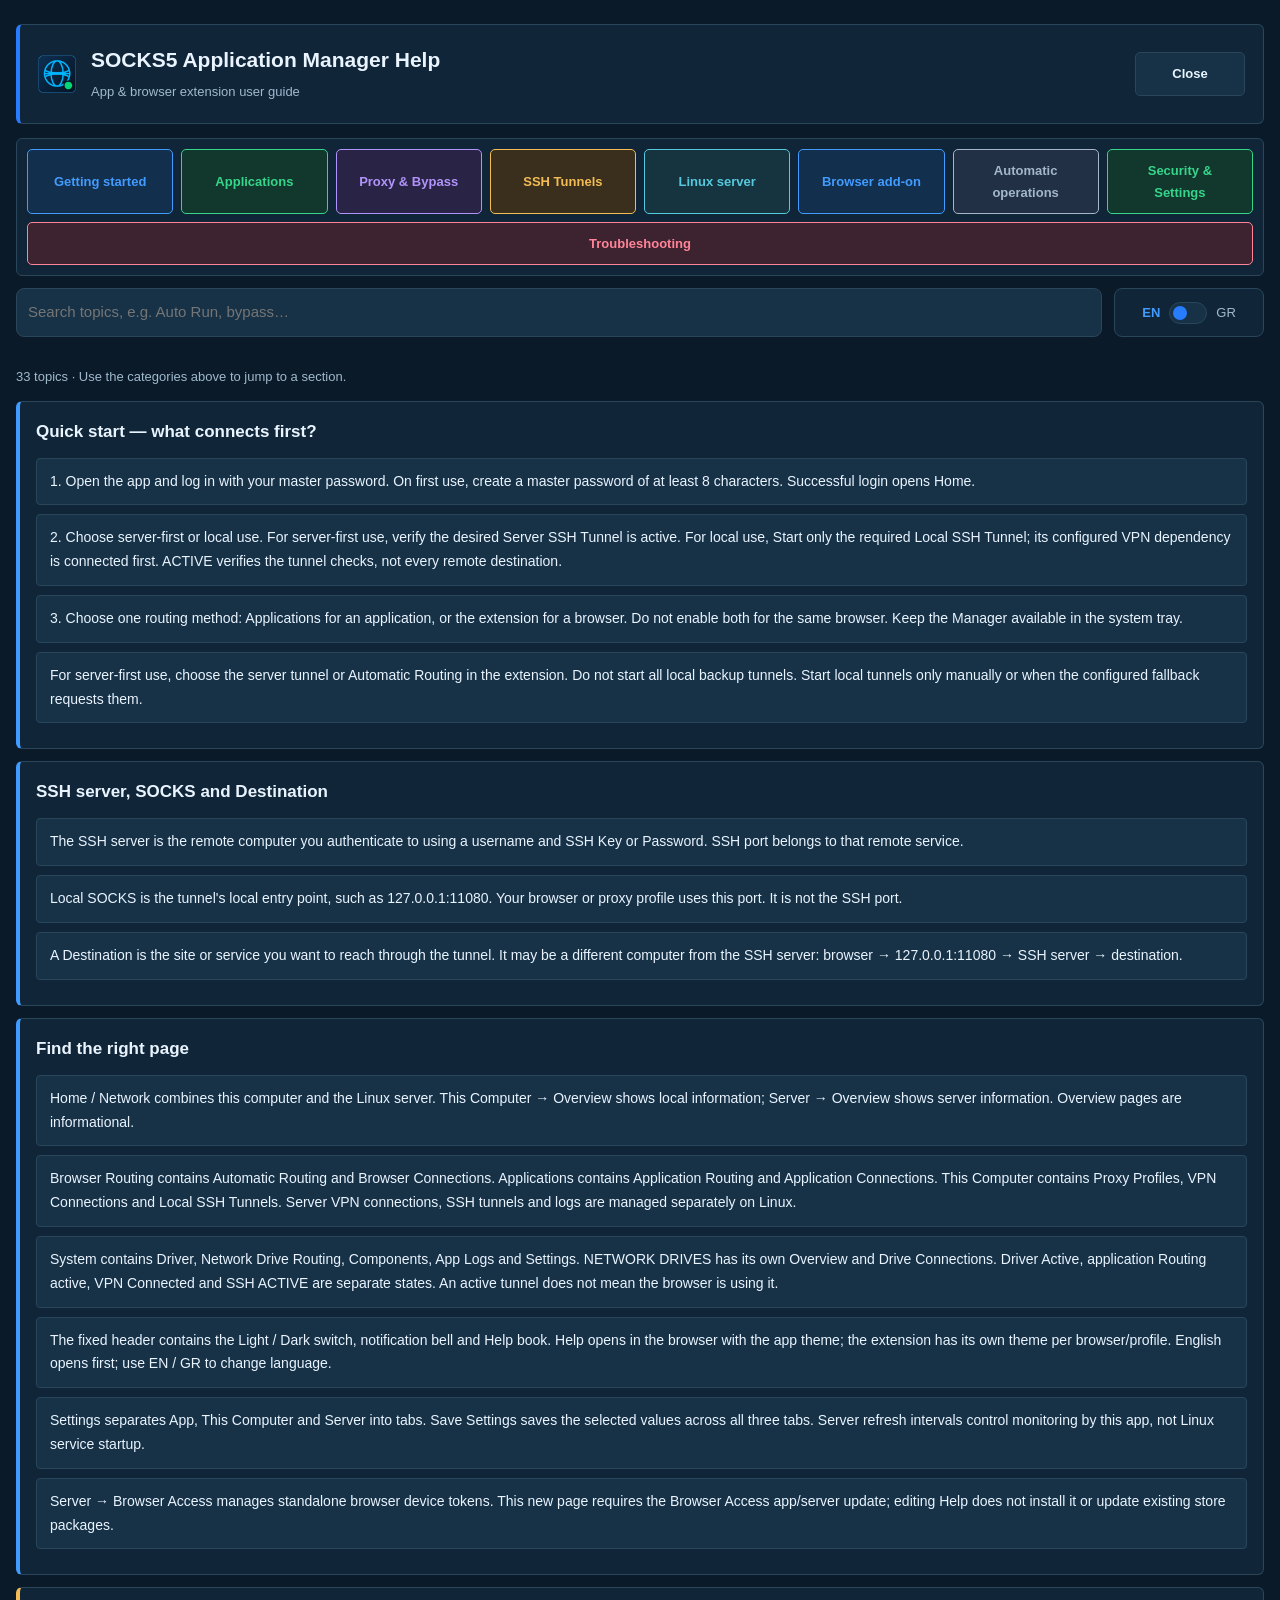
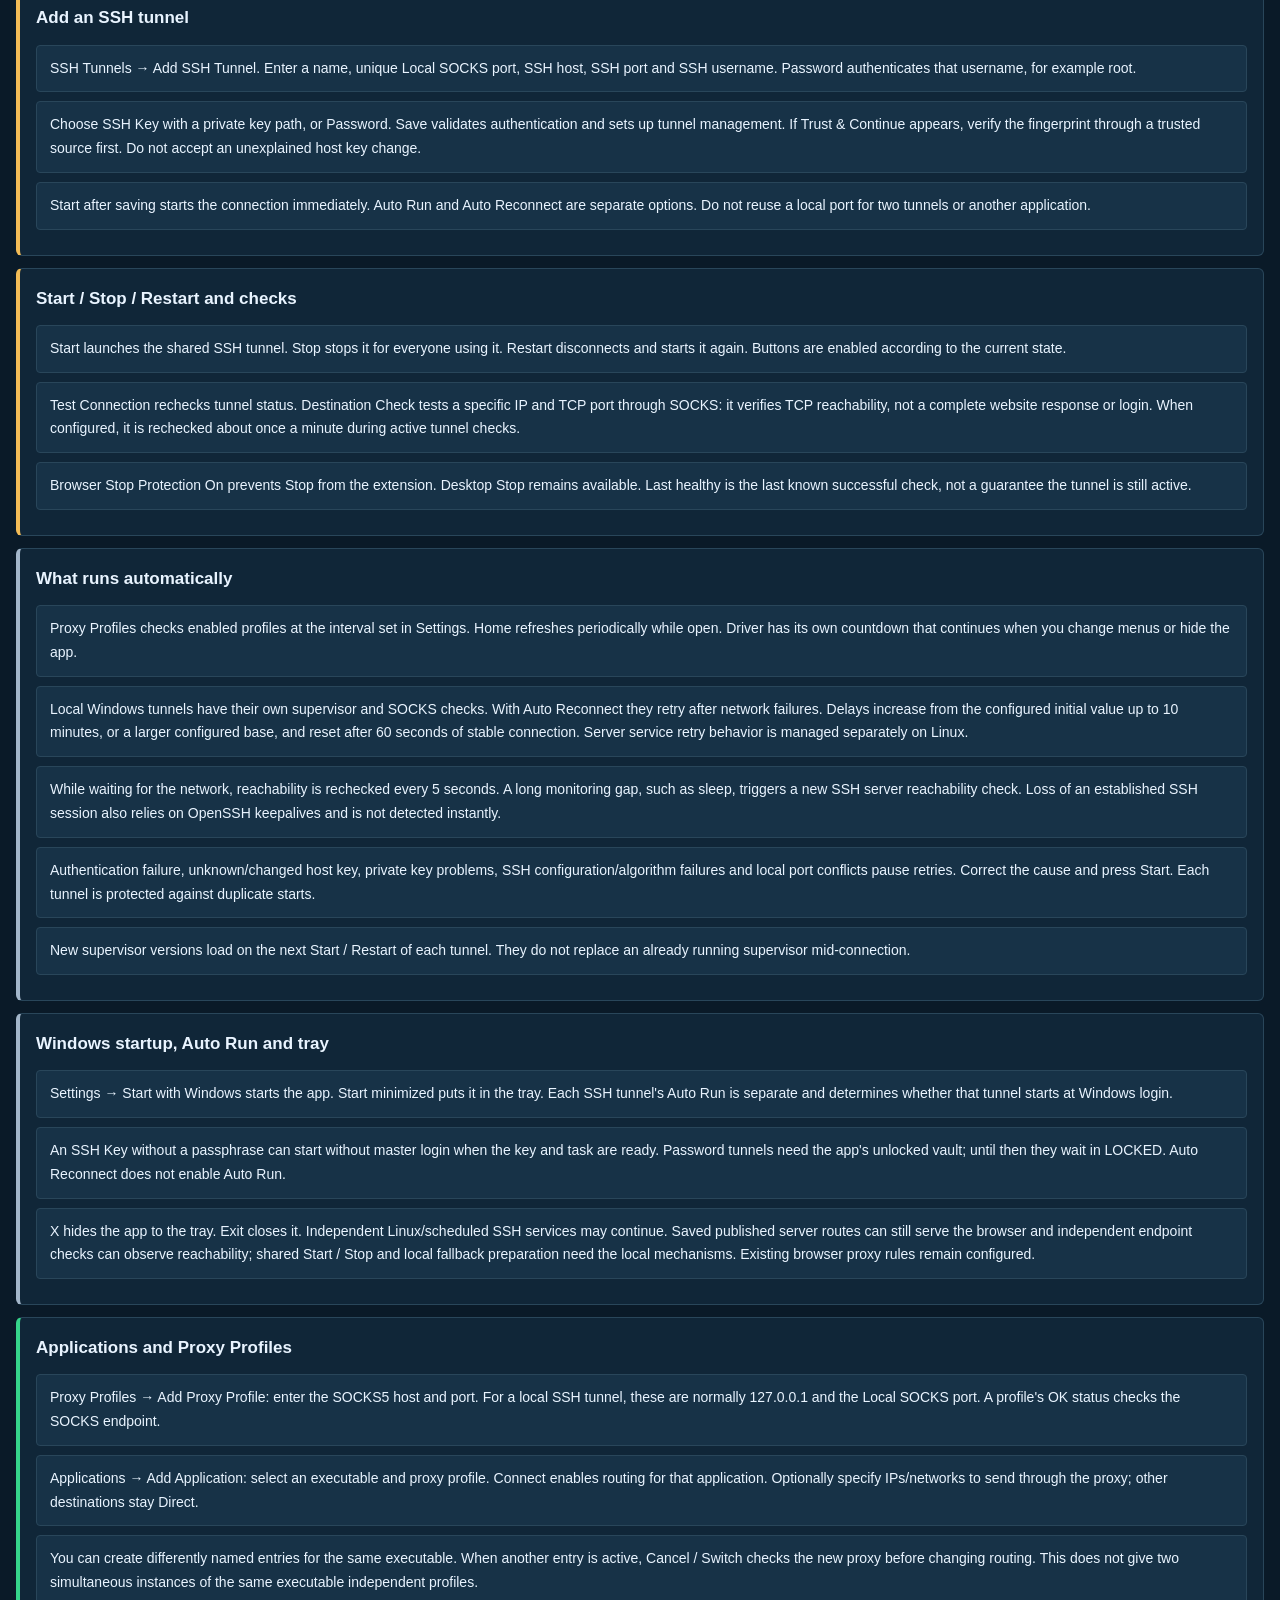
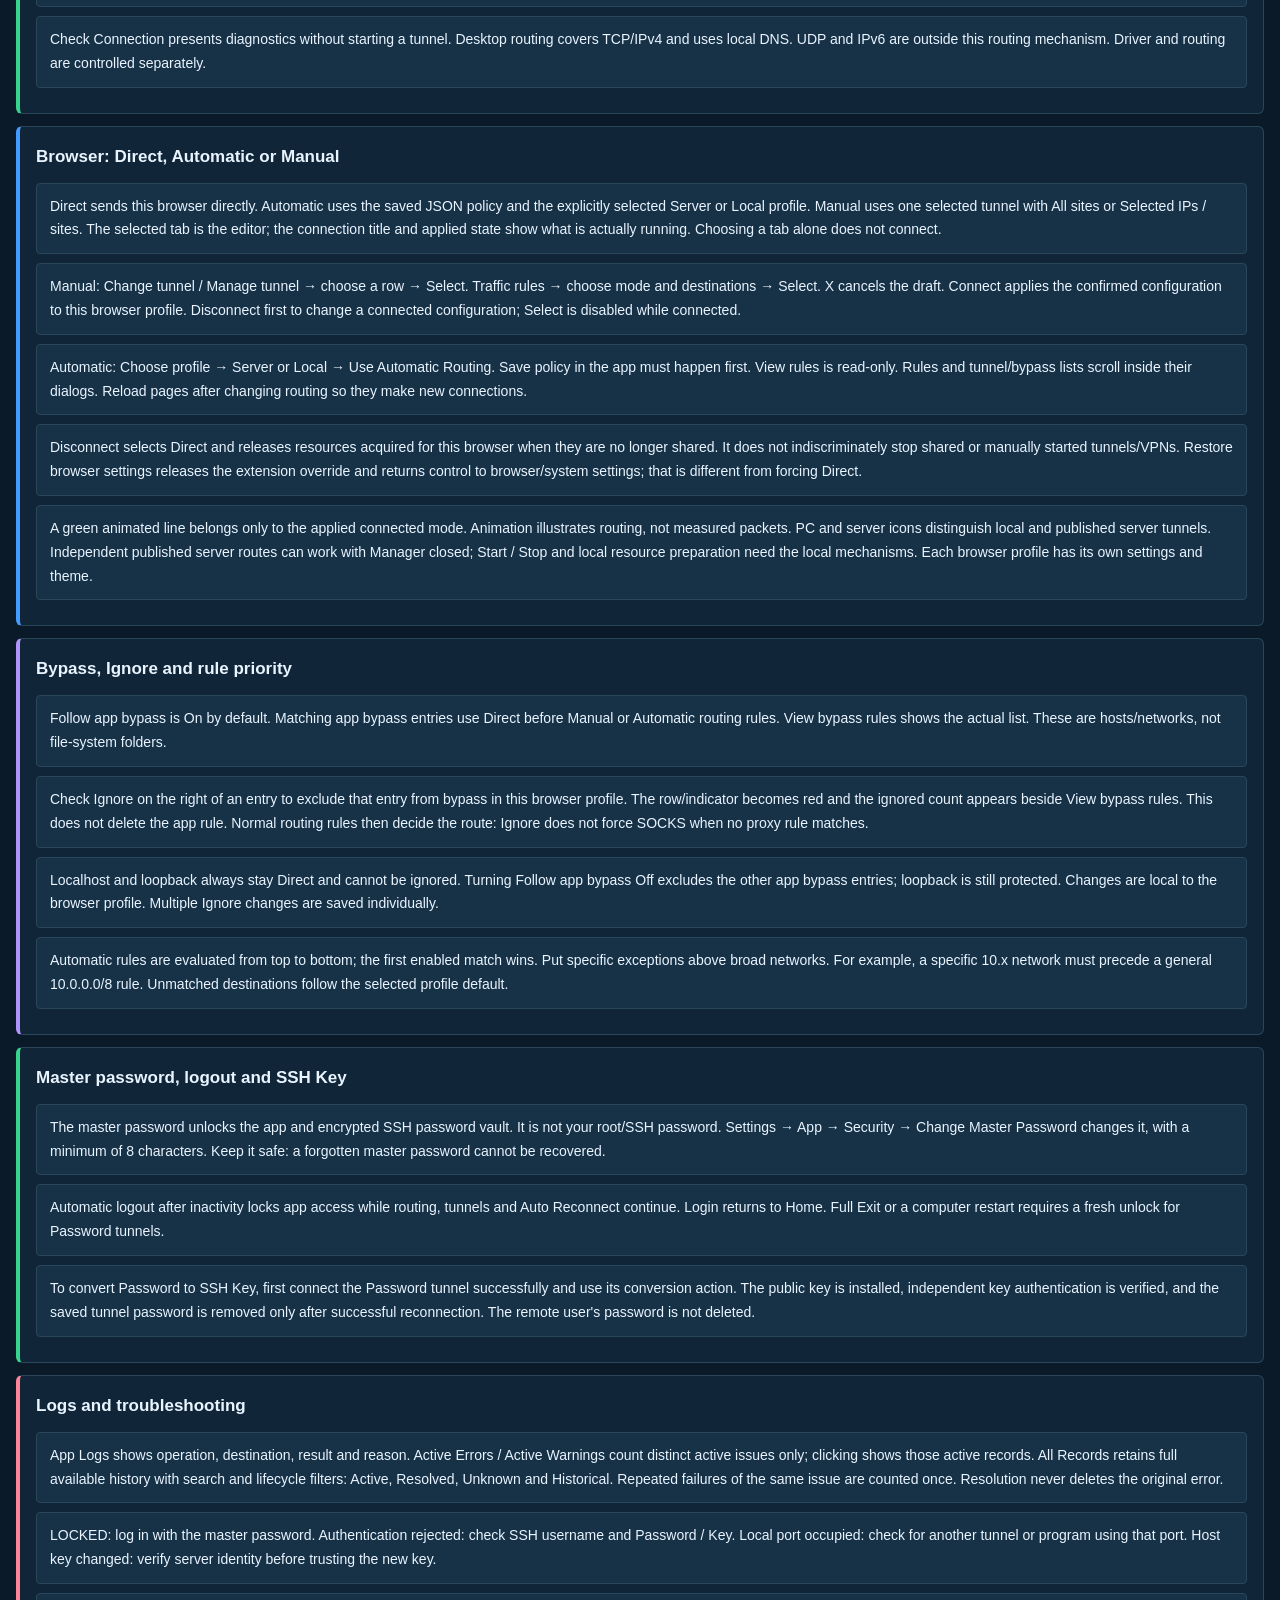
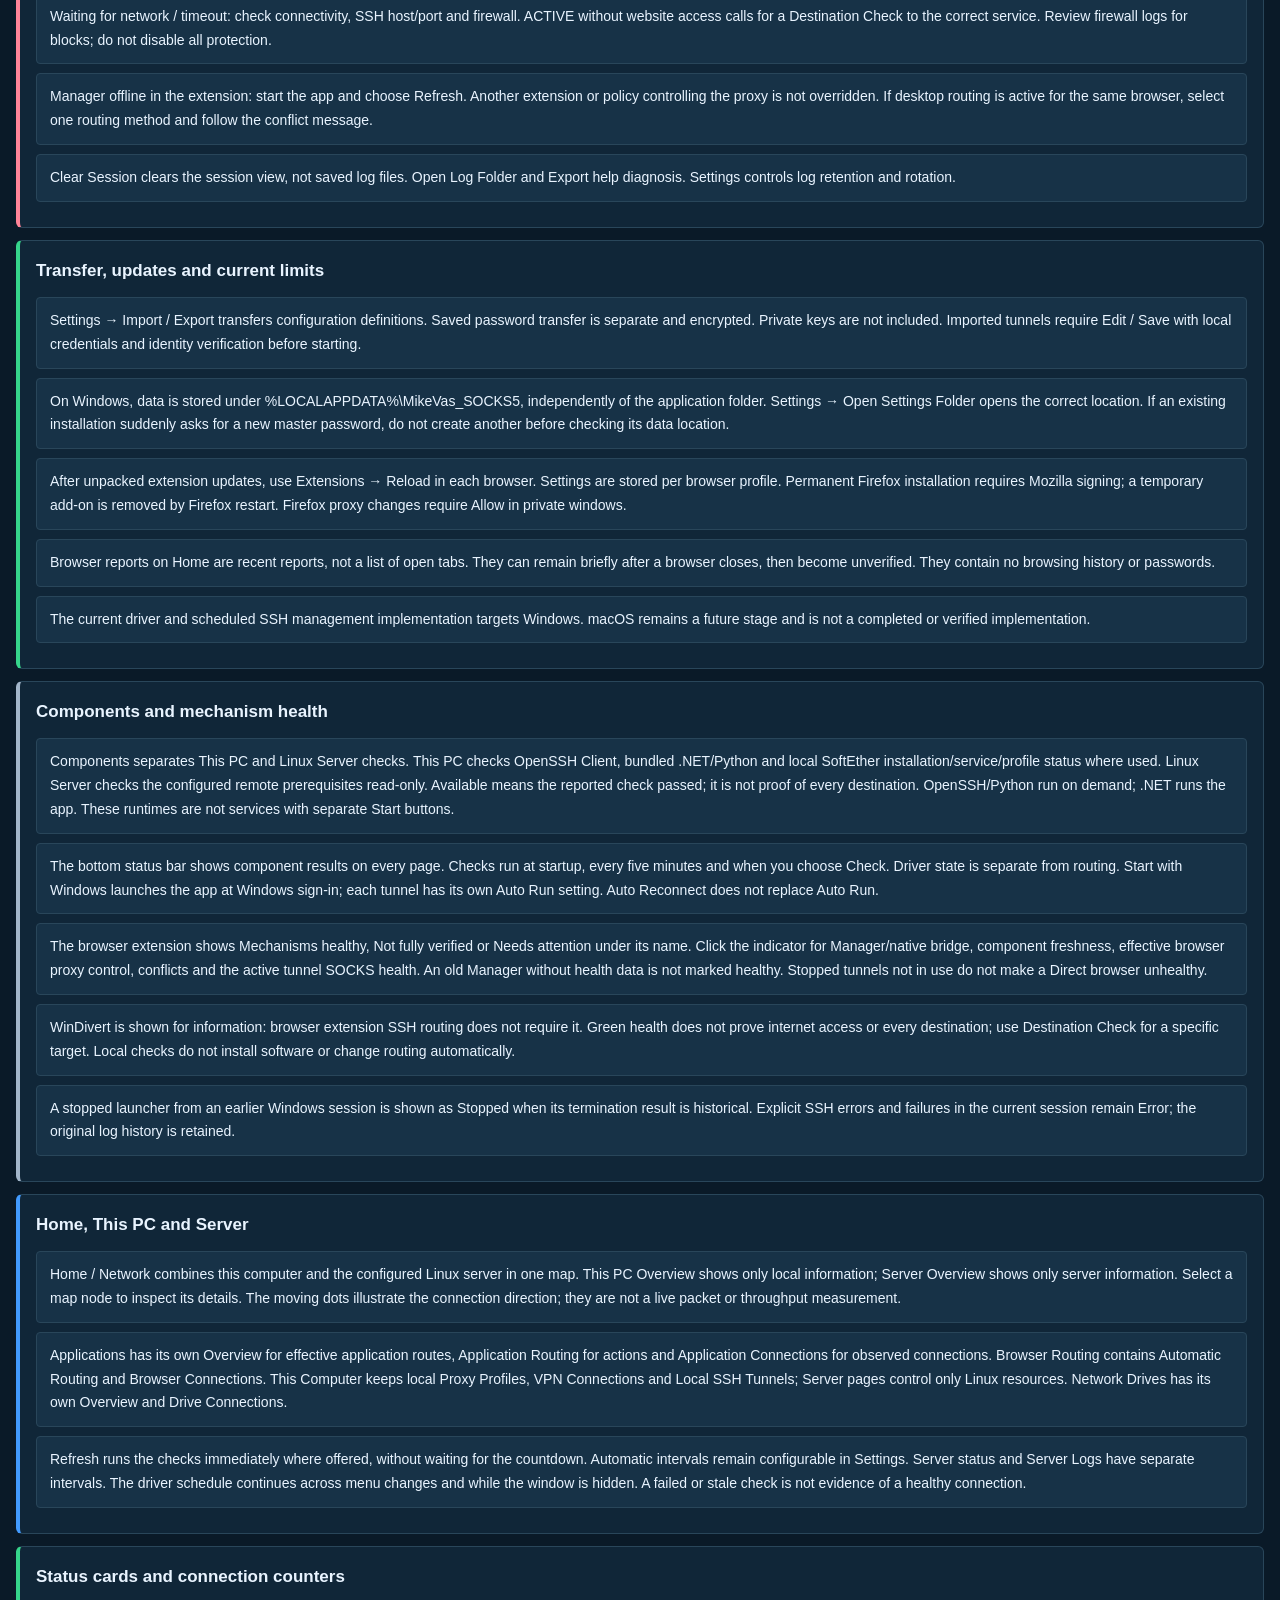
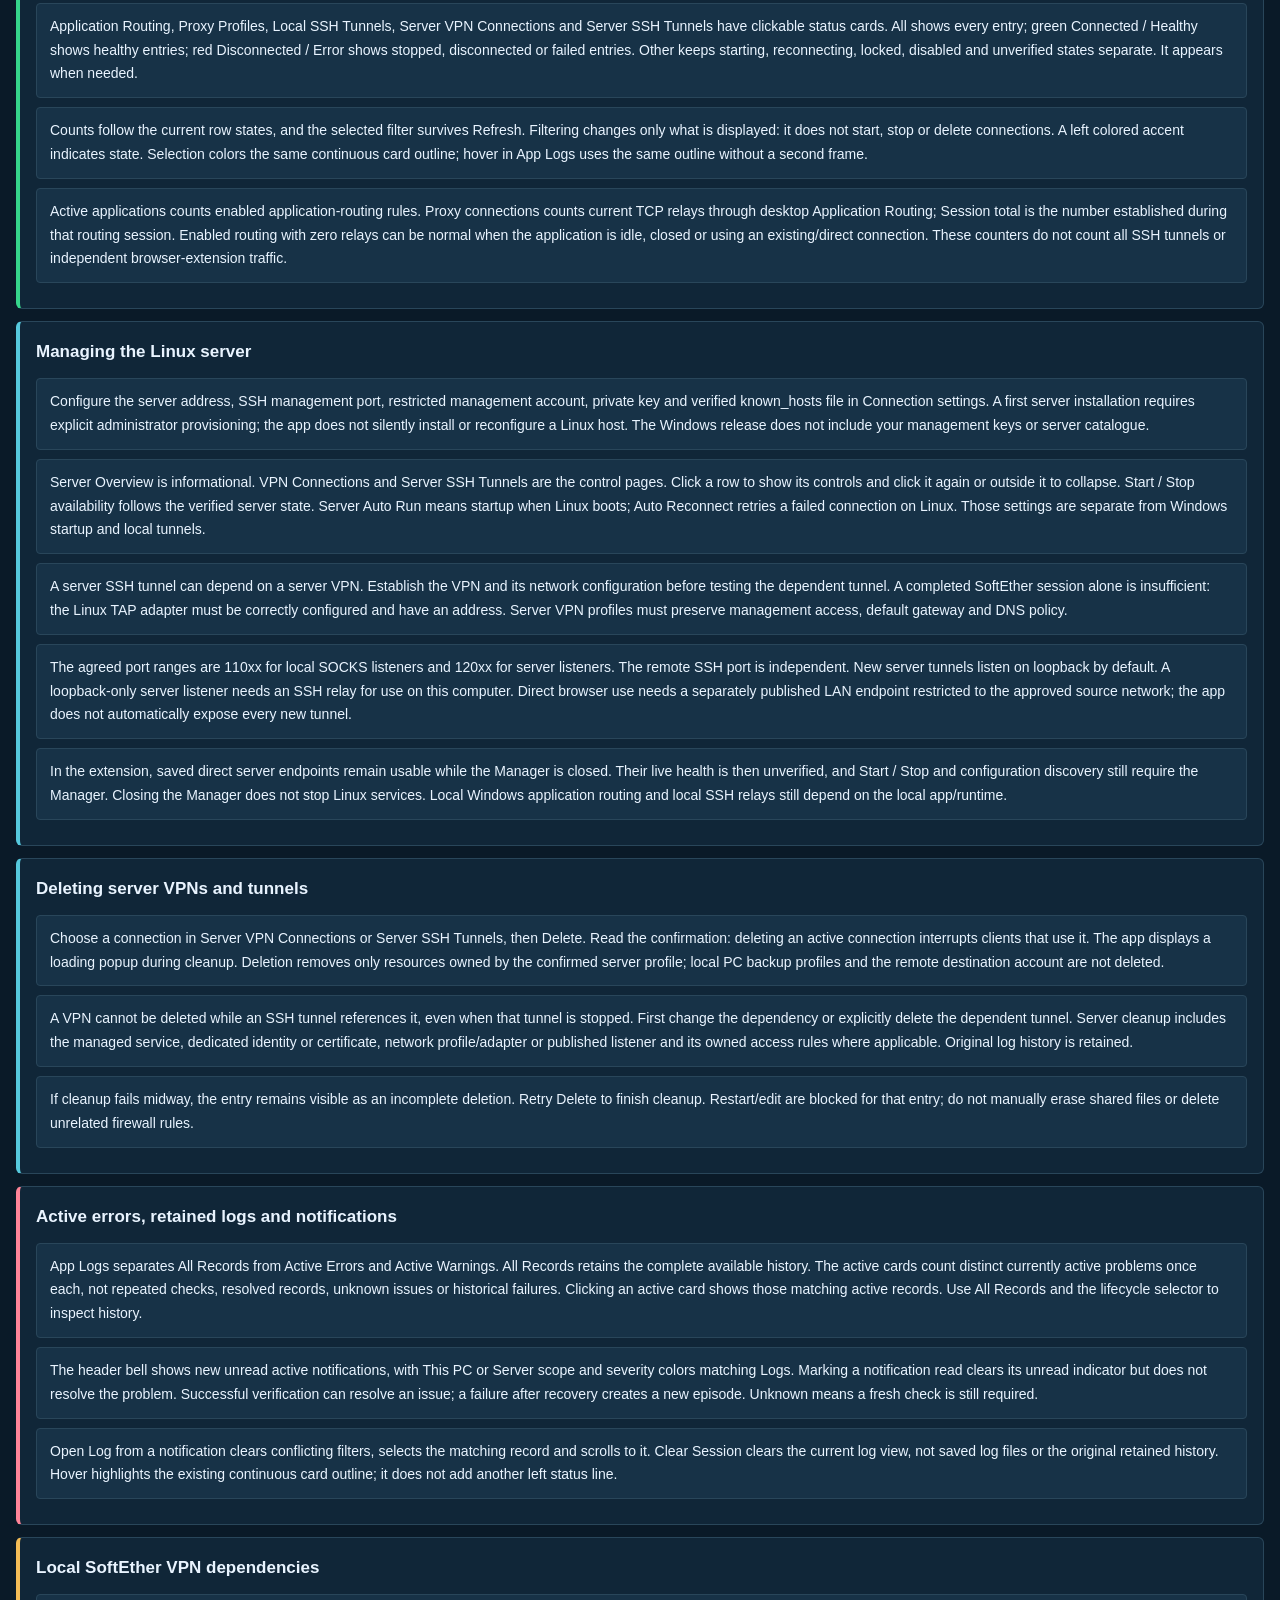
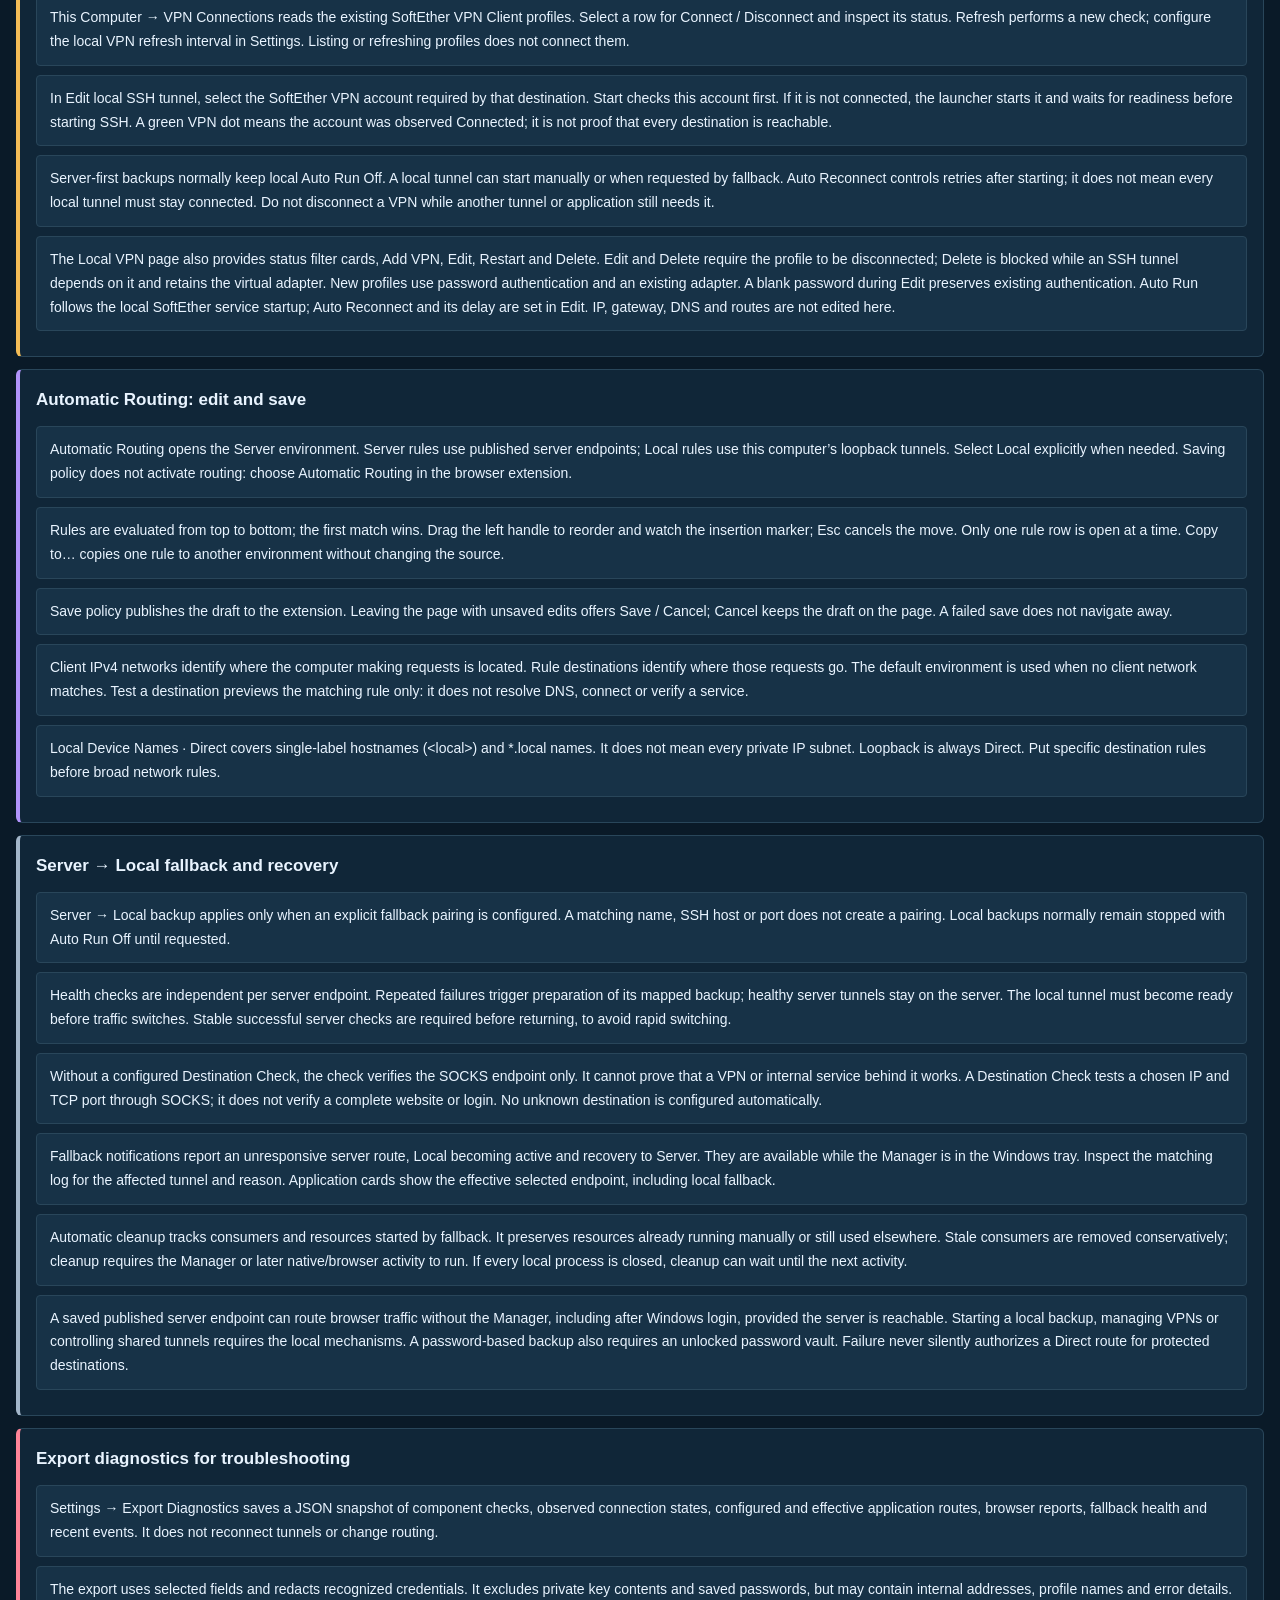
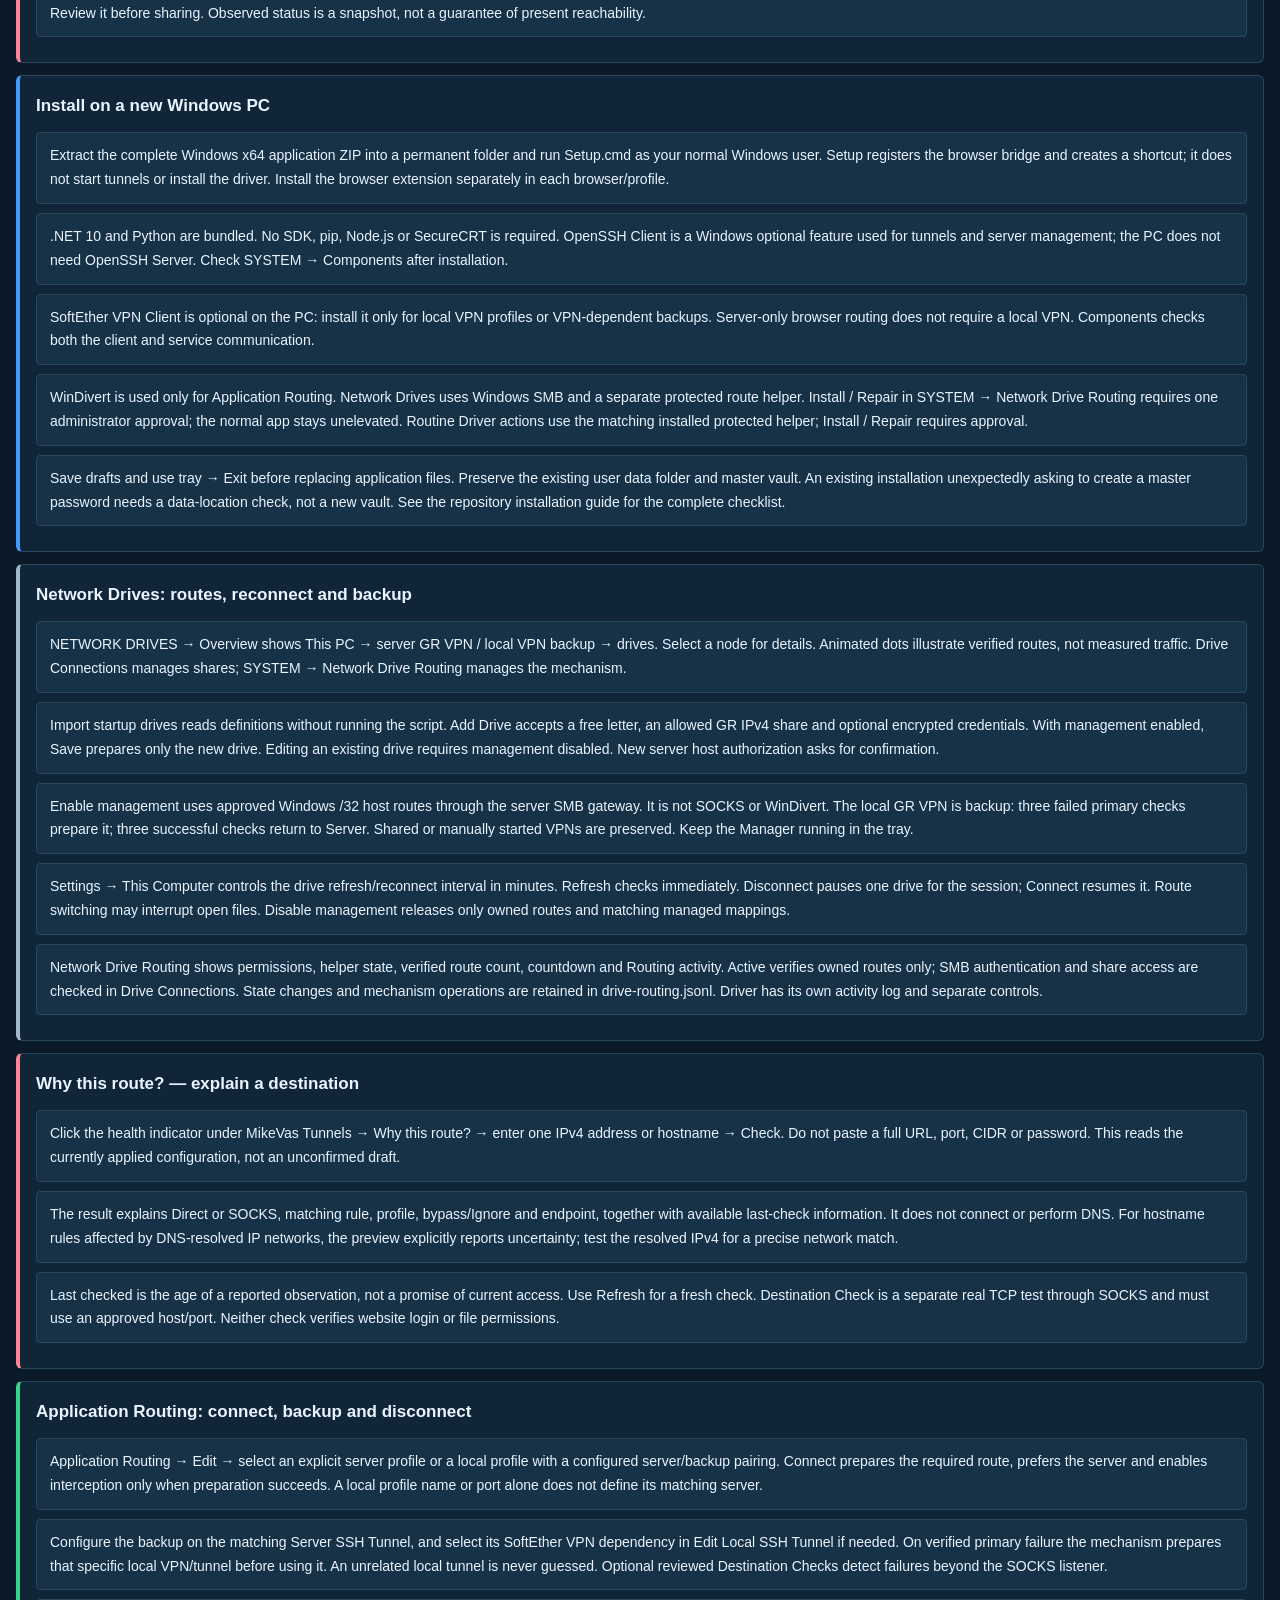
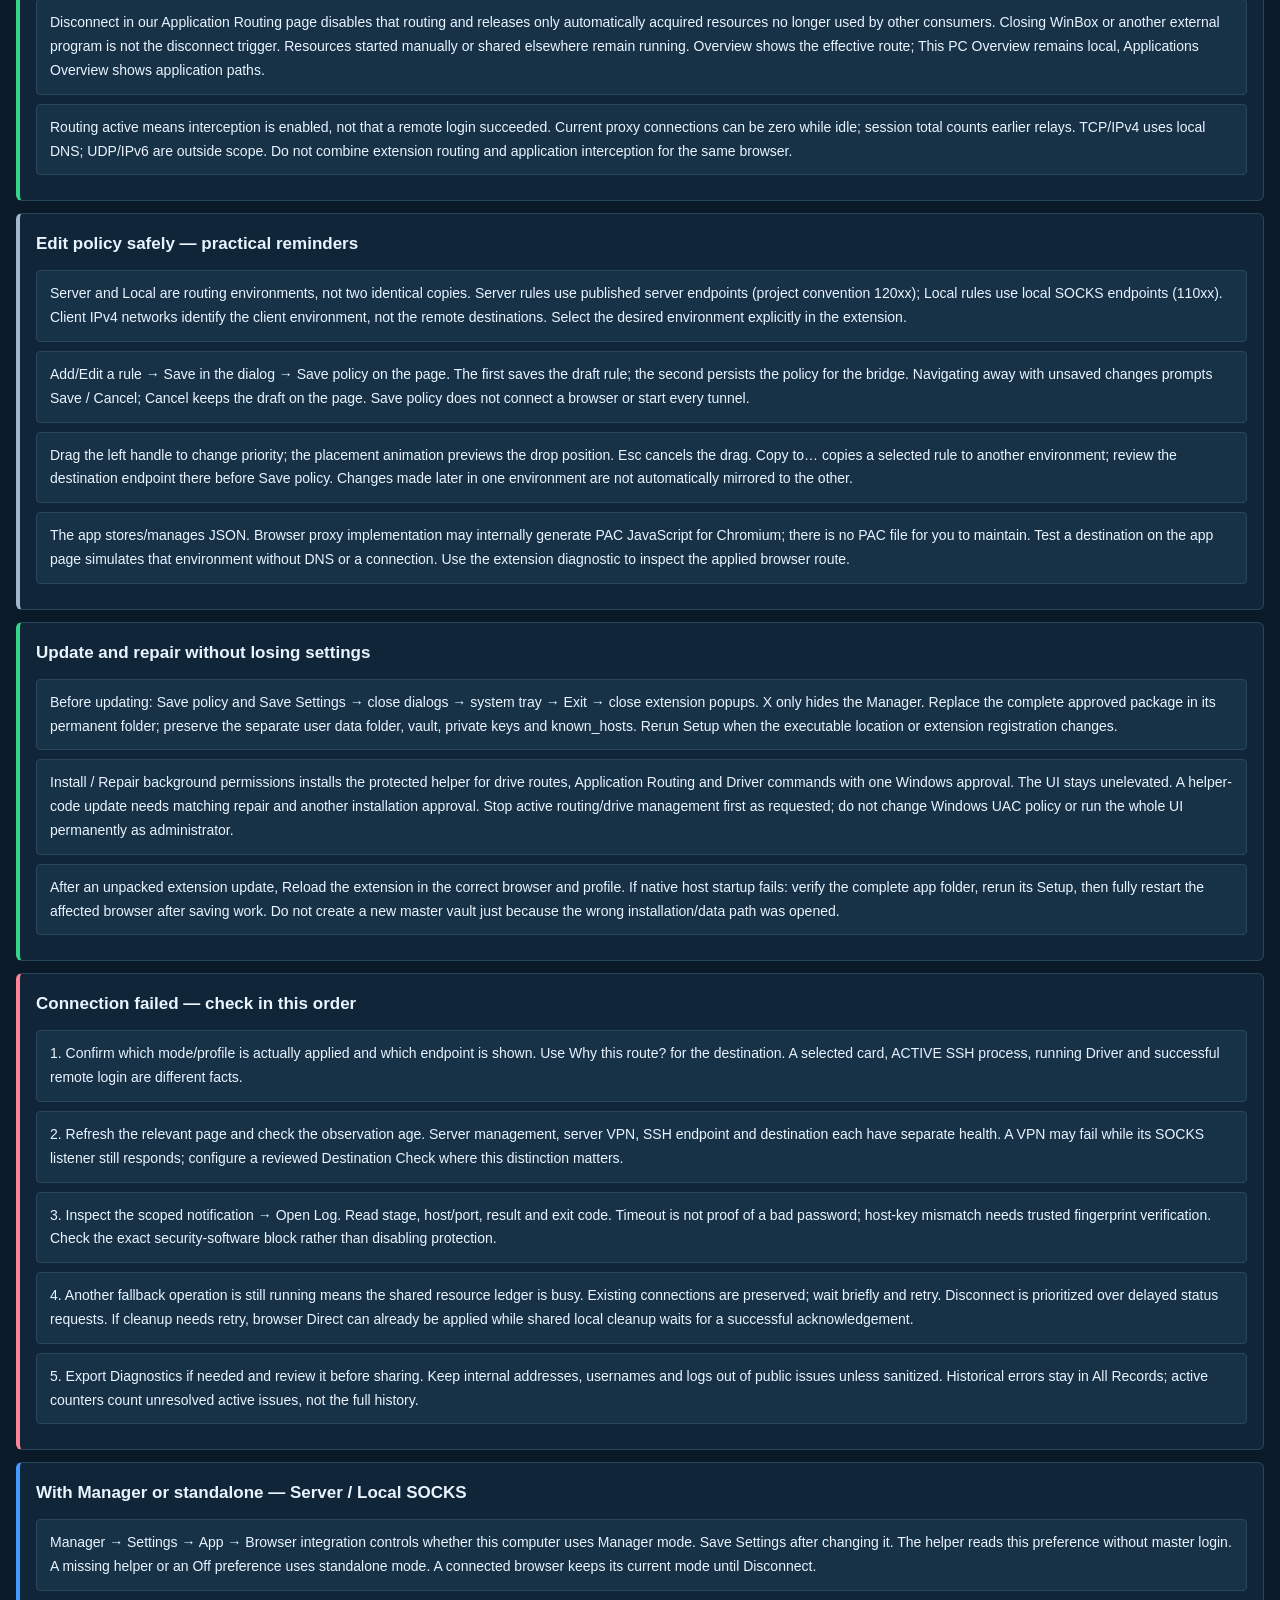
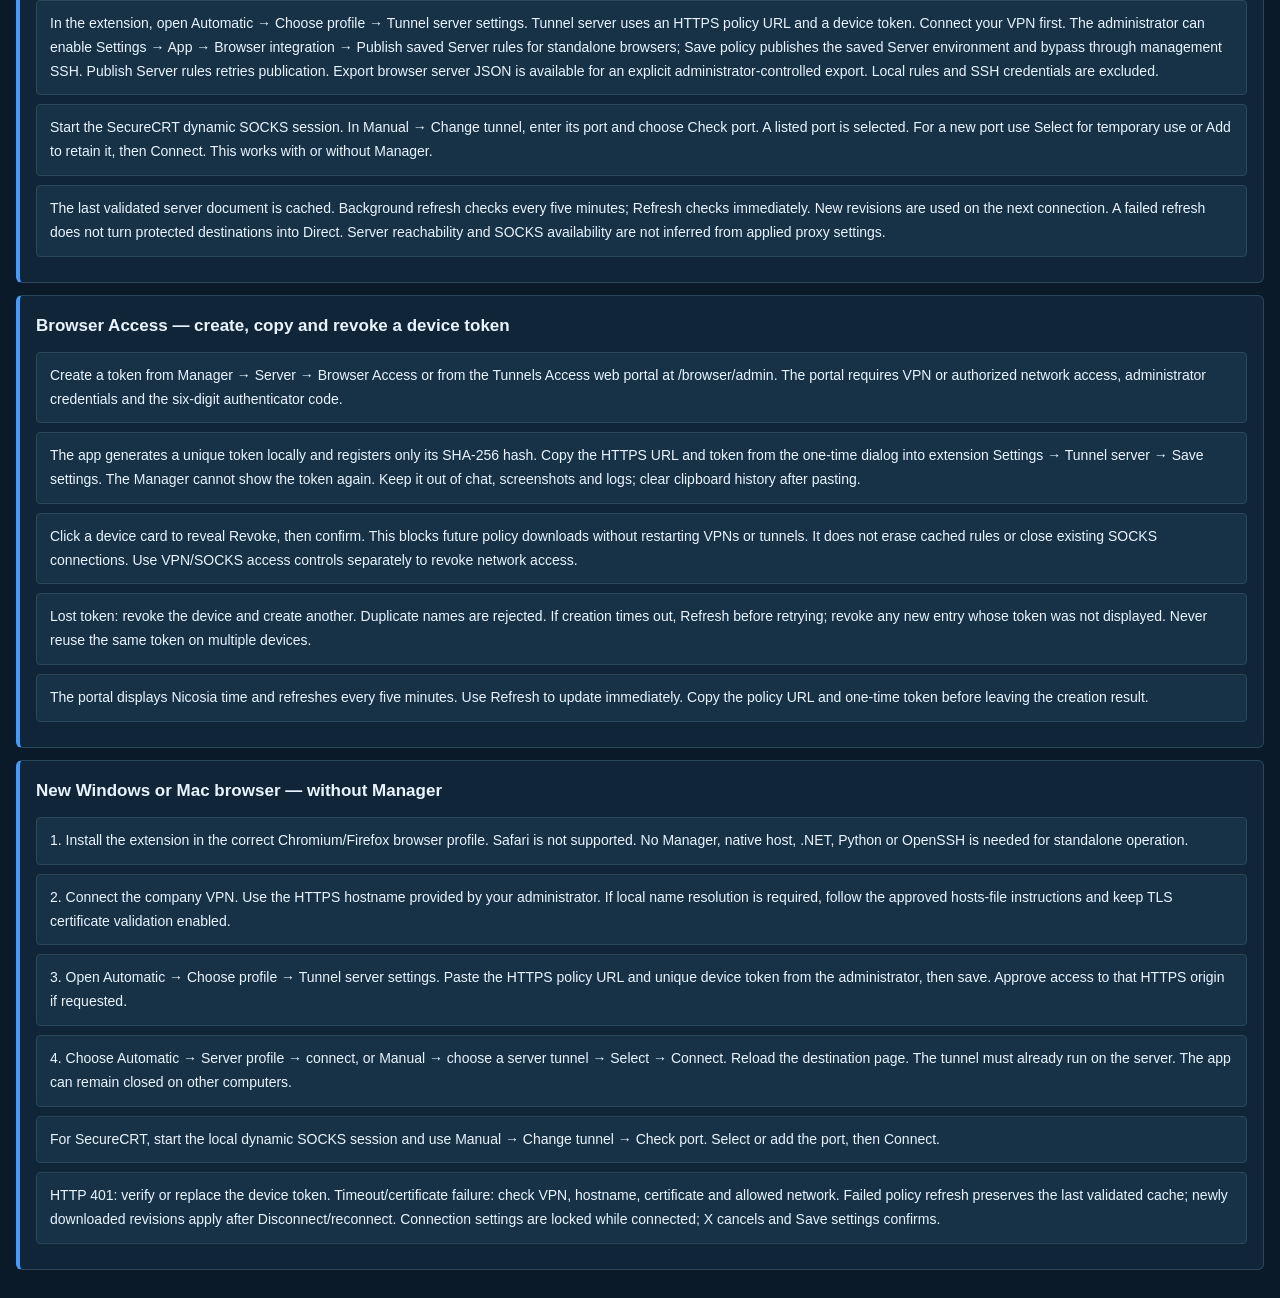
==== commit e80481bc: "Update public Help for browser routing and Tunnels Access" ====
--- a/index.html
+++ b/index.html
@@ -1 +1 @@
-<!doctype html><html lang="en"><head><meta charset="utf-8"><meta name="viewport" content="width=device-width,initial-scale=1"><title>MikeVas Tunnels · Help</title><script src="help-theme.js"></script><link rel="stylesheet" href="help.css"></head><body><main><div id="guideTop"><header><img src="icon.png" width="38" height="38" alt=""><div><h1>SOCKS5 Application Manager Help</h1><p id="intro"></p></div><button id="closeGuide">Close</button></header><nav id="categories" aria-label="Help categories"></nav><div class="toolbar"><input id="search" type="search" aria-label="Search Help"><label class="language-switch"><span id="enLabel">EN</span><input id="language" type="checkbox" role="switch" aria-label="Greek language / Ελληνική γλώσσα"><span id="grLabel">GR</span></label></div></div><p id="results" role="status"></p><section data-language="el" hidden><article data-category="start" data-search="Γρήγορη εκκίνηση — τι συνδέω πρώτα; Quick start — what connects first? 1. Άνοιξε το app και κάνε login με το master password. Στην πρώτη χρήση δημιουργείς master password τουλάχιστον 8 χαρακτήρων. Μετά το login ανοίγει το Home. 2. Επίλεξε χρήση μέσω server ή local. Για server-first έλεγξε το αντίστοιχο Server SSH Tunnel. Για local χρήση πάτησε Start μόνο στο απαιτούμενο Local SSH Tunnel· πρώτα συνδέεται η ρυθμισμένη εξάρτηση VPN. Το ACTIVE επαληθεύει τους ελέγχους tunnel, όχι κάθε απομακρυσμένο προορισμό. 3. Επίλεξε έναν τρόπο δρομολόγησης: Applications για μια εφαρμογή ή το πρόσθετο για τον browser. Μην ενεργοποιείς και τους δύο τρόπους για τον ίδιο browser. Η εφαρμογή παραμένει διαθέσιμη στο system tray. Για χρήση με προτεραιότητα server, επίλεξε το server tunnel ή Automatic Routing στο πρόσθετο. Μην ξεκινάς όλα τα local backups. Τα local tunnels ξεκινούν χειροκίνητα ή όταν τα ζητήσει η ρυθμισμένη εφεδρεία. 1. Open the app and log in with your master password. On first use, create a master password of at least 8 characters. Successful login opens Home. 2. Choose server-first or local use. For server-first use, verify the desired Server SSH Tunnel is active. For local use, Start only the required Local SSH Tunnel; its configured VPN dependency is connected first. ACTIVE verifies the tunnel checks, not every remote destination. 3. Choose one routing method: Applications for an application, or the extension for a browser. Do not enable both for the same browser. Keep the Manager available in the system tray. For server-first use, choose the server tunnel or Automatic Routing in the extension. Do not start all local backup tunnels. Start local tunnels only manually or when the configured fallback requests them."><h2>Γρήγορη εκκίνηση — τι συνδέω πρώτα;</h2><p>1. Άνοιξε το app και κάνε login με το master password. Στην πρώτη χρήση δημιουργείς master password τουλάχιστον 8 χαρακτήρων. Μετά το login ανοίγει το Home.</p><p>2. Επίλεξε χρήση μέσω server ή local. Για server-first έλεγξε το αντίστοιχο Server SSH Tunnel. Για local χρήση πάτησε Start μόνο στο απαιτούμενο Local SSH Tunnel· πρώτα συνδέεται η ρυθμισμένη εξάρτηση VPN. Το ACTIVE επαληθεύει τους ελέγχους tunnel, όχι κάθε απομακρυσμένο προορισμό.</p><p>3. Επίλεξε έναν τρόπο δρομολόγησης: Applications για μια εφαρμογή ή το πρόσθετο για τον browser. Μην ενεργοποιείς και τους δύο τρόπους για τον ίδιο browser. Η εφαρμογή παραμένει διαθέσιμη στο system tray.</p><p>Για χρήση με προτεραιότητα server, επίλεξε το server tunnel ή Automatic Routing στο πρόσθετο. Μην ξεκινάς όλα τα local backups. Τα local tunnels ξεκινούν χειροκίνητα ή όταν τα ζητήσει η ρυθμισμένη εφεδρεία.</p></article><article data-category="start" data-search="SSH server, SOCKS και Destination SSH server, SOCKS and Destination SSH server είναι ο απομακρυσμένος υπολογιστής στον οποίο συνδέεσαι με username και SSH Key ή Password. Το SSH port αφορά εκείνον τον server. Local SOCKS είναι η τοπική είσοδος του tunnel, π.χ. 127.0.0.1:11080. Αυτό το port χρησιμοποιεί ο browser ή το proxy profile. Δεν είναι το SSH port. Destination είναι το site ή η υπηρεσία που θέλεις να φτάσεις μέσα από το tunnel. Μπορεί να είναι άλλος υπολογιστής από τον SSH server. Παράδειγμα: browser → 127.0.0.1:11080 → SSH server → destination. The SSH server is the remote computer you authenticate to using a username and SSH Key or Password. SSH port belongs to that remote service. Local SOCKS is the tunnel&#x27;s local entry point, such as 127.0.0.1:11080. Your browser or proxy profile uses this port. It is not the SSH port. A Destination is the site or service you want to reach through the tunnel. It may be a different computer from the SSH server: browser → 127.0.0.1:11080 → SSH server → destination."><h2>SSH server, SOCKS και Destination</h2><p>SSH server είναι ο απομακρυσμένος υπολογιστής στον οποίο συνδέεσαι με username και SSH Key ή Password. Το SSH port αφορά εκείνον τον server.</p><p>Local SOCKS είναι η τοπική είσοδος του tunnel, π.χ. 127.0.0.1:11080. Αυτό το port χρησιμοποιεί ο browser ή το proxy profile. Δεν είναι το SSH port.</p><p>Destination είναι το site ή η υπηρεσία που θέλεις να φτάσεις μέσα από το tunnel. Μπορεί να είναι άλλος υπολογιστής από τον SSH server. Παράδειγμα: browser → 127.0.0.1:11080 → SSH server → destination.</p></article><article data-category="start" data-search="Ποια σελίδα χρειάζομαι; Find the right page Το Home / Network συνδυάζει αυτόν τον υπολογιστή και τον Linux server. Το This Computer → Overview δείχνει τοπικές πληροφορίες και το Server → Overview πληροφορίες server. Τα Overview είναι πληροφοριακά. Το Browser Routing περιλαμβάνει Automatic Routing και Browser Connections. Το Applications περιλαμβάνει Application Routing και Application Connections. Το This Computer περιλαμβάνει Proxy Profiles, VPN Connections και Local SSH Tunnels. Τα VPN, SSH tunnels και logs του Server διαχειρίζονται ξεχωριστά στον Linux. Το System περιλαμβάνει Driver, Network Drive Routing, Components, App Logs και Settings. Το NETWORK DRIVES έχει δικά του Overview και Drive Connections. Driver Active, application Routing active, VPN Connected και SSH ACTIVE είναι διαφορετικές καταστάσεις. Ενεργό tunnel δεν σημαίνει ότι το χρησιμοποιεί ο browser. Η σταθερή κεφαλίδα έχει Light / Dark, καμπανάκι ειδοποιήσεων και βιβλίο Help. Το Help ανοίγει στον browser με το theme του app· το πρόσθετο έχει ανεξάρτητο theme ανά browser/profile. Ανοίγει στα English· άλλαξε γλώσσα από EN / GR. Το Settings χωρίζει App, This Computer και Server σε καρτέλες. Το Save Settings αποθηκεύει τις επιλεγμένες τιμές και από τις τρεις. Τα server refresh intervals αφορούν παρακολούθηση από το app, όχι εκκίνηση Linux υπηρεσιών. Home / Network combines this computer and the Linux server. This Computer → Overview shows local information; Server → Overview shows server information. Overview pages are informational. Browser Routing contains Automatic Routing and Browser Connections. Applications contains Application Routing and Application Connections. This Computer contains Proxy Profiles, VPN Connections and Local SSH Tunnels. Server VPN connections, SSH tunnels and logs are managed separately on Linux. System contains Driver, Network Drive Routing, Components, App Logs and Settings. NETWORK DRIVES has its own Overview and Drive Connections. Driver Active, application Routing active, VPN Connected and SSH ACTIVE are separate states. An active tunnel does not mean the browser is using it. The fixed header contains the Light / Dark switch, notification bell and Help book. Help opens in the browser with the app theme; the extension has its own theme per browser/profile. English opens first; use EN / GR to change language. Settings separates App, This Computer and Server into tabs. Save Settings saves the selected values across all three tabs. Server refresh intervals control monitoring by this app, not Linux service startup."><h2>Ποια σελίδα χρειάζομαι;</h2><p>Το Home / Network συνδυάζει αυτόν τον υπολογιστή και τον Linux server. Το This Computer → Overview δείχνει τοπικές πληροφορίες και το Server → Overview πληροφορίες server. Τα Overview είναι πληροφοριακά.</p><p>Το Browser Routing περιλαμβάνει Automatic Routing και Browser Connections. Το Applications περιλαμβάνει Application Routing και Application Connections. Το This Computer περιλαμβάνει Proxy Profiles, VPN Connections και Local SSH Tunnels. Τα VPN, SSH tunnels και logs του Server διαχειρίζονται ξεχωριστά στον Linux.</p><p>Το System περιλαμβάνει Driver, Network Drive Routing, Components, App Logs και Settings. Το NETWORK DRIVES έχει δικά του Overview και Drive Connections. Driver Active, application Routing active, VPN Connected και SSH ACTIVE είναι διαφορετικές καταστάσεις. Ενεργό tunnel δεν σημαίνει ότι το χρησιμοποιεί ο browser.</p><p>Η σταθερή κεφαλίδα έχει Light / Dark, καμπανάκι ειδοποιήσεων και βιβλίο Help. Το Help ανοίγει στον browser με το theme του app· το πρόσθετο έχει ανεξάρτητο theme ανά browser/profile. Ανοίγει στα English· άλλαξε γλώσσα από EN / GR.</p><p>Το Settings χωρίζει App, This Computer και Server σε καρτέλες. Το Save Settings αποθηκεύει τις επιλεγμένες τιμές και από τις τρεις. Τα server refresh intervals αφορούν παρακολούθηση από το app, όχι εκκίνηση Linux υπηρεσιών.</p></article><article data-category="ssh" data-search="Προσθήκη SSH tunnel Add an SSH tunnel SSH Tunnels → Add SSH Tunnel. Συμπλήρωσε όνομα, μοναδικό Local SOCKS port, SSH host, SSH port και SSH username. Το Password αφορά αυτόν τον χρήστη, π.χ. root. Επίλεξε SSH Key με διαδρομή ιδιωτικού κλειδιού ή Password. Το Save ελέγχει authentication και δημιουργεί τη διαχείριση του tunnel. Αν ζητηθεί Trust &amp; Continue, επαλήθευσε πρώτα το fingerprint από έμπιστη πηγή. Μην αποδέχεσαι ανεξήγητη αλλαγή host key. Το Start after saving ξεκινά τη σύνδεση αμέσως. Το Auto Run και το Auto Reconnect είναι ξεχωριστές επιλογές. Μην χρησιμοποιείς το ίδιο τοπικό port σε δύο tunnels ή άλλες εφαρμογές. SSH Tunnels → Add SSH Tunnel. Enter a name, unique Local SOCKS port, SSH host, SSH port and SSH username. Password authenticates that username, for example root. Choose SSH Key with a private key path, or Password. Save validates authentication and sets up tunnel management. If Trust &amp; Continue appears, verify the fingerprint through a trusted source first. Do not accept an unexplained host key change. Start after saving starts the connection immediately. Auto Run and Auto Reconnect are separate options. Do not reuse a local port for two tunnels or another application."><h2>Προσθήκη SSH tunnel</h2><p>SSH Tunnels → Add SSH Tunnel. Συμπλήρωσε όνομα, μοναδικό Local SOCKS port, SSH host, SSH port και SSH username. Το Password αφορά αυτόν τον χρήστη, π.χ. root.</p><p>Επίλεξε SSH Key με διαδρομή ιδιωτικού κλειδιού ή Password. Το Save ελέγχει authentication και δημιουργεί τη διαχείριση του tunnel. Αν ζητηθεί Trust &amp; Continue, επαλήθευσε πρώτα το fingerprint από έμπιστη πηγή. Μην αποδέχεσαι ανεξήγητη αλλαγή host key.</p><p>Το Start after saving ξεκινά τη σύνδεση αμέσως. Το Auto Run και το Auto Reconnect είναι ξεχωριστές επιλογές. Μην χρησιμοποιείς το ίδιο τοπικό port σε δύο tunnels ή άλλες εφαρμογές.</p></article><article data-category="ssh" data-search="Start / Stop / Restart και έλεγχοι Start / Stop / Restart and checks Start ξεκινά το κοινό SSH tunnel. Stop το σταματά για όλους όσοι το χρησιμοποιούν. Restart διακόπτει και ξαναξεκινά το tunnel. Τα κουμπιά ενεργοποιούνται ανάλογα με την κατάστασή του. Test Connection επανελέγχει την κατάσταση του tunnel. Destination Check αφορά συγκεκριμένη IP και TCP port μέσα από το SOCKS: επαληθεύει TCP πρόσβαση, όχι πλήρη λειτουργία ιστοσελίδας ή login. Όταν έχει οριστεί, επανελέγχεται περίπου κάθε λεπτό κατά τους ελέγχους του ενεργού tunnel. Browser Stop Protection On απαγορεύει Stop από το πρόσθετο. Το Stop μέσα στο app παραμένει διαθέσιμο. Last healthy είναι ο χρόνος της τελευταίας γνωστής επιτυχίας, όχι εγγύηση ότι η σύνδεση είναι ακόμη ενεργή. Start launches the shared SSH tunnel. Stop stops it for everyone using it. Restart disconnects and starts it again. Buttons are enabled according to the current state. Test Connection rechecks tunnel status. Destination Check tests a specific IP and TCP port through SOCKS: it verifies TCP reachability, not a complete website response or login. When configured, it is rechecked about once a minute during active tunnel checks. Browser Stop Protection On prevents Stop from the extension. Desktop Stop remains available. Last healthy is the last known successful check, not a guarantee the tunnel is still active."><h2>Start / Stop / Restart και έλεγχοι</h2><p>Start ξεκινά το κοινό SSH tunnel. Stop το σταματά για όλους όσοι το χρησιμοποιούν. Restart διακόπτει και ξαναξεκινά το tunnel. Τα κουμπιά ενεργοποιούνται ανάλογα με την κατάστασή του.</p><p>Test Connection επανελέγχει την κατάσταση του tunnel. Destination Check αφορά συγκεκριμένη IP και TCP port μέσα από το SOCKS: επαληθεύει TCP πρόσβαση, όχι πλήρη λειτουργία ιστοσελίδας ή login. Όταν έχει οριστεί, επανελέγχεται περίπου κάθε λεπτό κατά τους ελέγχους του ενεργού tunnel.</p><p>Browser Stop Protection On απαγορεύει Stop από το πρόσθετο. Το Stop μέσα στο app παραμένει διαθέσιμο. Last healthy είναι ο χρόνος της τελευταίας γνωστής επιτυχίας, όχι εγγύηση ότι η σύνδεση είναι ακόμη ενεργή.</p></article><article data-category="automatic" data-search="Τι κάνει αυτόματα What runs automatically Proxy Profiles: έλεγχος των ενεργοποιημένων profiles στο διάστημα του Settings. Home: περιοδική ενημέρωση όταν είναι ανοιχτό. Driver: ανεξάρτητη αντίστροφη μέτρηση που συνεχίζεται όταν αλλάζεις μενού ή κρύβεις το app. Τα local tunnels Windows έχουν δικό τους supervisor και ελέγχους SOCKS. Με Auto Reconnect επαναλαμβάνουν τη σύνδεση μετά από αποτυχίες δικτύου. Η καθυστέρηση αυξάνεται από την αρχική ρύθμιση έως 10 λεπτά ή μεγαλύτερη ρυθμισμένη βάση και μηδενίζεται μετά από 60 δευτερόλεπτα σταθερής σύνδεσης. Τα server retries διαχειρίζονται ξεχωριστά στον Linux. Κατά την αναμονή δικτύου γίνεται επανέλεγχος ανά 5 δευτερόλεπτα. Μεγάλο κενό επιτήρησης, όπως sleep, προκαλεί νέο έλεγχο πρόσβασης στον SSH server. Η ανίχνευση απώλειας μιας ήδη ενεργής SSH σύνδεσης χρησιμοποιεί και τα OpenSSH keepalives και δεν είναι στιγμιαία. Λάθος authentication, άγνωστο/αλλαγμένο host key, πρόβλημα ιδιωτικού key, SSH configuration/algorithm ή κατειλημμένο local port σταματούν τις επαναλήψεις. Διόρθωσε την αιτία και πάτησε Start. Κάθε tunnel έχει προστασία από διπλές εκκινήσεις. Οι νέες εκδόσεις του supervisor φορτώνονται στο επόμενο Start / Restart του tunnel. Δεν αντικαθιστούν την εκτέλεση ενός ήδη ενεργού tunnel στη μέση της σύνδεσης. Proxy Profiles checks enabled profiles at the interval set in Settings. Home refreshes periodically while open. Driver has its own countdown that continues when you change menus or hide the app. Local Windows tunnels have their own supervisor and SOCKS checks. With Auto Reconnect they retry after network failures. Delays increase from the configured initial value up to 10 minutes, or a larger configured base, and reset after 60 seconds of stable connection. Server service retry behavior is managed separately on Linux. While waiting for the network, reachability is rechecked every 5 seconds. A long monitoring gap, such as sleep, triggers a new SSH server reachability check. Loss of an established SSH session also relies on OpenSSH keepalives and is not detected instantly. Authentication failure, unknown/changed host key, private key problems, SSH configuration/algorithm failures and local port conflicts pause retries. Correct the cause and press Start. Each tunnel is protected against duplicate starts. New supervisor versions load on the next Start / Restart of each tunnel. They do not replace an already running supervisor mid-connection."><h2>Τι κάνει αυτόματα</h2><p>Proxy Profiles: έλεγχος των ενεργοποιημένων profiles στο διάστημα του Settings. Home: περιοδική ενημέρωση όταν είναι ανοιχτό. Driver: ανεξάρτητη αντίστροφη μέτρηση που συνεχίζεται όταν αλλάζεις μενού ή κρύβεις το app.</p><p>Τα local tunnels Windows έχουν δικό τους supervisor και ελέγχους SOCKS. Με Auto Reconnect επαναλαμβάνουν τη σύνδεση μετά από αποτυχίες δικτύου. Η καθυστέρηση αυξάνεται από την αρχική ρύθμιση έως 10 λεπτά ή μεγαλύτερη ρυθμισμένη βάση και μηδενίζεται μετά από 60 δευτερόλεπτα σταθερής σύνδεσης. Τα server retries διαχειρίζονται ξεχωριστά στον Linux.</p><p>Κατά την αναμονή δικτύου γίνεται επανέλεγχος ανά 5 δευτερόλεπτα. Μεγάλο κενό επιτήρησης, όπως sleep, προκαλεί νέο έλεγχο πρόσβασης στον SSH server. Η ανίχνευση απώλειας μιας ήδη ενεργής SSH σύνδεσης χρησιμοποιεί και τα OpenSSH keepalives και δεν είναι στιγμιαία.</p><p>Λάθος authentication, άγνωστο/αλλαγμένο host key, πρόβλημα ιδιωτικού key, SSH configuration/algorithm ή κατειλημμένο local port σταματούν τις επαναλήψεις. Διόρθωσε την αιτία και πάτησε Start. Κάθε tunnel έχει προστασία από διπλές εκκινήσεις.</p><p>Οι νέες εκδόσεις του supervisor φορτώνονται στο επόμενο Start / Restart του tunnel. Δεν αντικαθιστούν την εκτέλεση ενός ήδη ενεργού tunnel στη μέση της σύνδεσης.</p></article><article data-category="automatic" data-search="Windows startup, Auto Run και tray Windows startup, Auto Run and tray Settings → Start with Windows ξεκινά το app. Start minimized το εμφανίζει στο tray. Το Auto Run κάθε SSH tunnel είναι ξεχωριστό: καθορίζει αν το tunnel ξεκινά με το login στα Windows. SSH Key χωρίς passphrase μπορεί να ξεκινά χωρίς master login, όταν το key και το task είναι έτοιμα. Password tunnel χρειάζεται ξεκλείδωτο vault από το app· πριν από αυτό περιμένει σε LOCKED. Το Auto Reconnect δεν ενεργοποιεί από μόνο του το Auto Run. Το Χ κρύβει το app στο tray. Το Exit το κλείνει. Ανεξάρτητες Linux/scheduled SSH υπηρεσίες μπορεί να συνεχίζουν. Αποθηκευμένες δημοσιευμένες server διαδρομές μπορούν να εξυπηρετούν τον browser και ανεξάρτητοι έλεγχοι να παρατηρούν προσβασιμότητα· κοινό Start / Stop και προετοιμασία local backup χρειάζονται τους τοπικούς μηχανισμούς. Οι εφαρμοσμένοι browser proxy κανόνες παραμένουν. Settings → Start with Windows starts the app. Start minimized puts it in the tray. Each SSH tunnel&#x27;s Auto Run is separate and determines whether that tunnel starts at Windows login. An SSH Key without a passphrase can start without master login when the key and task are ready. Password tunnels need the app&#x27;s unlocked vault; until then they wait in LOCKED. Auto Reconnect does not enable Auto Run. X hides the app to the tray. Exit closes it. Independent Linux/scheduled SSH services may continue. Saved published server routes can still serve the browser and independent endpoint checks can observe reachability; shared Start / Stop and local fallback preparation need the local mechanisms. Existing browser proxy rules remain configured."><h2>Windows startup, Auto Run και tray</h2><p>Settings → Start with Windows ξεκινά το app. Start minimized το εμφανίζει στο tray. Το Auto Run κάθε SSH tunnel είναι ξεχωριστό: καθορίζει αν το tunnel ξεκινά με το login στα Windows.</p><p>SSH Key χωρίς passphrase μπορεί να ξεκινά χωρίς master login, όταν το key και το task είναι έτοιμα. Password tunnel χρειάζεται ξεκλείδωτο vault από το app· πριν από αυτό περιμένει σε LOCKED. Το Auto Reconnect δεν ενεργοποιεί από μόνο του το Auto Run.</p><p>Το Χ κρύβει το app στο tray. Το Exit το κλείνει. Ανεξάρτητες Linux/scheduled SSH υπηρεσίες μπορεί να συνεχίζουν. Αποθηκευμένες δημοσιευμένες server διαδρομές μπορούν να εξυπηρετούν τον browser και ανεξάρτητοι έλεγχοι να παρατηρούν προσβασιμότητα· κοινό Start / Stop και προετοιμασία local backup χρειάζονται τους τοπικούς μηχανισμούς. Οι εφαρμοσμένοι browser proxy κανόνες παραμένουν.</p></article><article data-category="applications" data-search="Applications και Proxy Profiles Applications and Proxy Profiles Proxy Profiles → Add Proxy Profile: δώσε το SOCKS5 host και port. Για τοπικό SSH tunnel είναι συνήθως 127.0.0.1 και το Local SOCKS port. Το OK ενός profile αφορά τον έλεγχο του SOCKS endpoint. Applications → Add Application: επίλεξε executable και proxy profile. Connect ενεργοποιεί δρομολόγηση για τη συγκεκριμένη εφαρμογή. Προαιρετικά όρισε IP / networks που θα πάνε μέσω proxy· οι υπόλοιποι προορισμοί μένουν Direct. Για το ίδιο executable μπορείς να έχεις διαφορετικές ονομασμένες εγγραφές. Όταν άλλη εγγραφή είναι ήδη ενεργή, το popup Cancel / Switch ελέγχει πρώτα το νέο proxy και μετά αλλάζει τη δρομολόγηση. Δεν ξεχωρίζει δύο ταυτόχρονες εκτελέσεις του ίδιου executable ως ανεξάρτητα profiles. Check Connection παρουσιάζει διαγνωστικά χωρίς να ξεκινά tunnel. Η δρομολόγηση του desktop καλύπτει TCP/IPv4 και χρησιμοποιεί το τοπικό DNS. UDP και IPv6 δεν δρομολογούνται από αυτόν τον μηχανισμό. Το Driver και το routing ελέγχονται ξεχωριστά. Proxy Profiles → Add Proxy Profile: enter the SOCKS5 host and port. For a local SSH tunnel, these are normally 127.0.0.1 and the Local SOCKS port. A profile&#x27;s OK status checks the SOCKS endpoint. Applications → Add Application: select an executable and proxy profile. Connect enables routing for that application. Optionally specify IPs/networks to send through the proxy; other destinations stay Direct. You can create differently named entries for the same executable. When another entry is active, Cancel / Switch checks the new proxy before changing routing. This does not give two simultaneous instances of the same executable independent profiles. Check Connection presents diagnostics without starting a tunnel. Desktop routing covers TCP/IPv4 and uses local DNS. UDP and IPv6 are outside this routing mechanism. Driver and routing are controlled separately."><h2>Applications και Proxy Profiles</h2><p>Proxy Profiles → Add Proxy Profile: δώσε το SOCKS5 host και port. Για τοπικό SSH tunnel είναι συνήθως 127.0.0.1 και το Local SOCKS port. Το OK ενός profile αφορά τον έλεγχο του SOCKS endpoint.</p><p>Applications → Add Application: επίλεξε executable και proxy profile. Connect ενεργοποιεί δρομολόγηση για τη συγκεκριμένη εφαρμογή. Προαιρετικά όρισε IP / networks που θα πάνε μέσω proxy· οι υπόλοιποι προορισμοί μένουν Direct.</p><p>Για το ίδιο executable μπορείς να έχεις διαφορετικές ονομασμένες εγγραφές. Όταν άλλη εγγραφή είναι ήδη ενεργή, το popup Cancel / Switch ελέγχει πρώτα το νέο proxy και μετά αλλάζει τη δρομολόγηση. Δεν ξεχωρίζει δύο ταυτόχρονες εκτελέσεις του ίδιου executable ως ανεξάρτητα profiles.</p><p>Check Connection παρουσιάζει διαγνωστικά χωρίς να ξεκινά tunnel. Η δρομολόγηση του desktop καλύπτει TCP/IPv4 και χρησιμοποιεί το τοπικό DNS. UDP και IPv6 δεν δρομολογούνται από αυτόν τον μηχανισμό. Το Driver και το routing ελέγχονται ξεχωριστά.</p></article><article data-category="browser" data-search="Browser: Direct, Automatic ή Manual Browser: Direct, Automatic or Manual Το Direct δρομολογεί απευθείας αυτόν τον browser. Το Automatic χρησιμοποιεί την αποθηκευμένη JSON policy και το επιλεγμένο Server ή Local profile. Το Manual χρησιμοποιεί ένα tunnel με All sites ή Selected IPs / sites. Η καρτέλα αφορά την επεξεργασία· ο τίτλος σύνδεσης και η εφαρμοσμένη κατάσταση δείχνουν τι λειτουργεί. Μόνο η αλλαγή καρτέλας δεν συνδέει. Manual: Change tunnel / Manage tunnel → επίλεξε γραμμή → Select. Traffic rules → επίλεξε τρόπο και προορισμούς → Select. Το Χ ακυρώνει το προσχέδιο. Το Connect εφαρμόζει τη ρύθμιση στο συγκεκριμένο browser profile. Κάνε πρώτα Disconnect για αλλαγή ενεργής ρύθμισης· το Select είναι ανενεργό όσο είσαι συνδεδεμένος. Automatic: Choose profile → Server ή Local → Use Automatic Routing. Πρώτα πρέπει να έχει γίνει Save policy στο app. Το View rules είναι μόνο για ανάγνωση. Οι λίστες κανόνων, tunnels και bypass κυλούν μέσα στα popup τους. Κάνε Reload στις σελίδες μετά την αλλαγή routing για νέες συνδέσεις. Το Disconnect επιλέγει Direct και αποδεσμεύει πόρους που αποκτήθηκαν για αυτόν τον browser όταν δεν χρησιμοποιούνται αλλού. Δεν σταματά αδιακρίτως κοινόχρηστα ή χειροκίνητα tunnels/VPN. Το Restore browser settings επιστρέφει τον έλεγχο στις ρυθμίσεις browser/συστήματος· διαφέρει από το υποχρεωτικό Direct. Πράσινη κινούμενη γραμμή έχει μόνο ο εφαρμοσμένος συνδεδεμένος τρόπος. Το animation είναι ενδεικτικό, όχι μέτρηση πακέτων. Τα εικονίδια PC/server ξεχωρίζουν local και δημοσιευμένα server tunnels. Η απευθείας δημοσιευμένη server διαδρομή μπορεί να λειτουργεί με κλειστό Manager· Start / Stop και προετοιμασία local πόρων χρειάζονται τους τοπικούς μηχανισμούς. Κάθε browser profile έχει ανεξάρτητες ρυθμίσεις και theme. Direct sends this browser directly. Automatic uses the saved JSON policy and the explicitly selected Server or Local profile. Manual uses one selected tunnel with All sites or Selected IPs / sites. The selected tab is the editor; the connection title and applied state show what is actually running. Choosing a tab alone does not connect. Manual: Change tunnel / Manage tunnel → choose a row → Select. Traffic rules → choose mode and destinations → Select. X cancels the draft. Connect applies the confirmed configuration to this browser profile. Disconnect first to change a connected configuration; Select is disabled while connected. Automatic: Choose profile → Server or Local → Use Automatic Routing. Save policy in the app must happen first. View rules is read-only. Rules and tunnel/bypass lists scroll inside their dialogs. Reload pages after changing routing so they make new connections. Disconnect selects Direct and releases resources acquired for this browser when they are no longer shared. It does not indiscriminately stop shared or manually started tunnels/VPNs. Restore browser settings releases the extension override and returns control to browser/system settings; that is different from forcing Direct. A green animated line belongs only to the applied connected mode. Animation illustrates routing, not measured packets. PC and server icons distinguish local and published server tunnels. Independent published server routes can work with Manager closed; Start / Stop and local resource preparation need the local mechanisms. Each browser profile has its own settings and theme."><h2>Browser: Direct, Automatic ή Manual</h2><p>Το Direct δρομολογεί απευθείας αυτόν τον browser. Το Automatic χρησιμοποιεί την αποθηκευμένη JSON policy και το επιλεγμένο Server ή Local profile. Το Manual χρησιμοποιεί ένα tunnel με All sites ή Selected IPs / sites. Η καρτέλα αφορά την επεξεργασία· ο τίτλος σύνδεσης και η εφαρμοσμένη κατάσταση δείχνουν τι λειτουργεί. Μόνο η αλλαγή καρτέλας δεν συνδέει.</p><p>Manual: Change tunnel / Manage tunnel → επίλεξε γραμμή → Select. Traffic rules → επίλεξε τρόπο και προορισμούς → Select. Το Χ ακυρώνει το προσχέδιο. Το Connect εφαρμόζει τη ρύθμιση στο συγκεκριμένο browser profile. Κάνε πρώτα Disconnect για αλλαγή ενεργής ρύθμισης· το Select είναι ανενεργό όσο είσαι συνδεδεμένος.</p><p>Automatic: Choose profile → Server ή Local → Use Automatic Routing. Πρώτα πρέπει να έχει γίνει Save policy στο app. Το View rules είναι μόνο για ανάγνωση. Οι λίστες κανόνων, tunnels και bypass κυλούν μέσα στα popup τους. Κάνε Reload στις σελίδες μετά την αλλαγή routing για νέες συνδέσεις.</p><p>Το Disconnect επιλέγει Direct και αποδεσμεύει πόρους που αποκτήθηκαν για αυτόν τον browser όταν δεν χρησιμοποιούνται αλλού. Δεν σταματά αδιακρίτως κοινόχρηστα ή χειροκίνητα tunnels/VPN. Το Restore browser settings επιστρέφει τον έλεγχο στις ρυθμίσεις browser/συστήματος· διαφέρει από το υποχρεωτικό Direct.</p><p>Πράσινη κινούμενη γραμμή έχει μόνο ο εφαρμοσμένος συνδεδεμένος τρόπος. Το animation είναι ενδεικτικό, όχι μέτρηση πακέτων. Τα εικονίδια PC/server ξεχωρίζουν local και δημοσιευμένα server tunnels. Η απευθείας δημοσιευμένη server διαδρομή μπορεί να λειτουργεί με κλειστό Manager· Start / Stop και προετοιμασία local πόρων χρειάζονται τους τοπικούς μηχανισμούς. Κάθε browser profile έχει ανεξάρτητες ρυθμίσεις και theme.</p></article><article data-category="proxy" data-search="Bypass, Ignore και προτεραιότητα κανόνων Bypass, Ignore and rule priority Το Follow app bypass είναι αρχικά On. Τα αντίστοιχα app bypass χρησιμοποιούν Direct πριν από τους κανόνες Manual ή Automatic. Το View bypass rules δείχνει τη λίστα. Αφορά hosts/δίκτυα, όχι φακέλους αρχείων. Επίλεξε Ignore δεξιά μιας εγγραφής για να αγνοείται ως bypass στο συγκεκριμένο browser profile. Η ένδειξη γίνεται κόκκινη και ο αριθμός εμφανίζεται δίπλα στο View bypass rules. Δεν διαγράφεται ο κανόνας του app. Έπειτα αποφασίζουν οι κανονικοί κανόνες· το Ignore δεν επιβάλλει SOCKS αν δεν ταιριάζει κανόνας proxy. Localhost και loopback παραμένουν πάντα Direct και δεν μπορούν να γίνουν Ignore. Με Follow app bypass Off αγνοούνται οι υπόλοιπες app bypass εγγραφές· το loopback διατηρείται. Οι αλλαγές αφορούν μόνο το συγκεκριμένο browser profile. Κάθε επιλογή Ignore αποθηκεύεται ξεχωριστά. Οι Automatic κανόνες ελέγχονται από πάνω προς τα κάτω· κερδίζει ο πρώτος ενεργός που ταιριάζει. Βάλε τις ειδικές εξαιρέσεις πριν από τα γενικά δίκτυα. Για παράδειγμα ειδικό δίκτυο 10.x προηγείται του γενικού 10.0.0.0/8. Οι υπόλοιποι προορισμοί ακολουθούν το default του profile. Follow app bypass is On by default. Matching app bypass entries use Direct before Manual or Automatic routing rules. View bypass rules shows the actual list. These are hosts/networks, not file-system folders. Check Ignore on the right of an entry to exclude that entry from bypass in this browser profile. The row/indicator becomes red and the ignored count appears beside View bypass rules. This does not delete the app rule. Normal routing rules then decide the route: Ignore does not force SOCKS when no proxy rule matches. Localhost and loopback always stay Direct and cannot be ignored. Turning Follow app bypass Off excludes the other app bypass entries; loopback is still protected. Changes are local to the browser profile. Multiple Ignore changes are saved individually. Automatic rules are evaluated from top to bottom; the first enabled match wins. Put specific exceptions above broad networks. For example, a specific 10.x network must precede a general 10.0.0.0/8 rule. Unmatched destinations follow the selected profile default."><h2>Bypass, Ignore και προτεραιότητα κανόνων</h2><p>Το Follow app bypass είναι αρχικά On. Τα αντίστοιχα app bypass χρησιμοποιούν Direct πριν από τους κανόνες Manual ή Automatic. Το View bypass rules δείχνει τη λίστα. Αφορά hosts/δίκτυα, όχι φακέλους αρχείων.</p><p>Επίλεξε Ignore δεξιά μιας εγγραφής για να αγνοείται ως bypass στο συγκεκριμένο browser profile. Η ένδειξη γίνεται κόκκινη και ο αριθμός εμφανίζεται δίπλα στο View bypass rules. Δεν διαγράφεται ο κανόνας του app. Έπειτα αποφασίζουν οι κανονικοί κανόνες· το Ignore δεν επιβάλλει SOCKS αν δεν ταιριάζει κανόνας proxy.</p><p>Localhost και loopback παραμένουν πάντα Direct και δεν μπορούν να γίνουν Ignore. Με Follow app bypass Off αγνοούνται οι υπόλοιπες app bypass εγγραφές· το loopback διατηρείται. Οι αλλαγές αφορούν μόνο το συγκεκριμένο browser profile. Κάθε επιλογή Ignore αποθηκεύεται ξεχωριστά.</p><p>Οι Automatic κανόνες ελέγχονται από πάνω προς τα κάτω· κερδίζει ο πρώτος ενεργός που ταιριάζει. Βάλε τις ειδικές εξαιρέσεις πριν από τα γενικά δίκτυα. Για παράδειγμα ειδικό δίκτυο 10.x προηγείται του γενικού 10.0.0.0/8. Οι υπόλοιποι προορισμοί ακολουθούν το default του profile.</p></article><article data-category="security" data-search="Master password, logout και SSH Key Master password, logout and SSH Key Το master password ξεκλειδώνει το app και το κρυπτογραφημένο vault των SSH passwords. Δεν είναι το root/SSH password. Settings → App → Security → Change Master Password αλλάζει το master με ελάχιστο 8 χαρακτήρες. Κράτησέ το με ασφάλεια: δεν υπάρχει ανάκτηση ξεχασμένου master. Automatic logout σε λεπτά αδράνειας κλειδώνει την πρόσβαση στο app, ενώ routing, tunnels και Auto Reconnect συνεχίζουν. Το login ξανανοίγει το Home. Το πλήρες Exit ή restart υπολογιστή απαιτεί νέο ξεκλείδωμα για Password tunnels. Μετατροπή Password σε SSH Key: σύνδεσε πρώτα επιτυχώς το Password tunnel και χρησιμοποίησε τη μετατροπή της εγγραφής. Εγκαθίσταται δημόσιο key, ελέγχεται ανεξάρτητη σύνδεση με key και μόνο μετά την επιτυχημένη επανασύνδεση αφαιρείται το αποθηκευμένο password του tunnel. Το password του απομακρυσμένου χρήστη δεν διαγράφεται. The master password unlocks the app and encrypted SSH password vault. It is not your root/SSH password. Settings → App → Security → Change Master Password changes it, with a minimum of 8 characters. Keep it safe: a forgotten master password cannot be recovered. Automatic logout after inactivity locks app access while routing, tunnels and Auto Reconnect continue. Login returns to Home. Full Exit or a computer restart requires a fresh unlock for Password tunnels. To convert Password to SSH Key, first connect the Password tunnel successfully and use its conversion action. The public key is installed, independent key authentication is verified, and the saved tunnel password is removed only after successful reconnection. The remote user&#x27;s password is not deleted."><h2>Master password, logout και SSH Key</h2><p>Το master password ξεκλειδώνει το app και το κρυπτογραφημένο vault των SSH passwords. Δεν είναι το root/SSH password. Settings → App → Security → Change Master Password αλλάζει το master με ελάχιστο 8 χαρακτήρες. Κράτησέ το με ασφάλεια: δεν υπάρχει ανάκτηση ξεχασμένου master.</p><p>Automatic logout σε λεπτά αδράνειας κλειδώνει την πρόσβαση στο app, ενώ routing, tunnels και Auto Reconnect συνεχίζουν. Το login ξανανοίγει το Home. Το πλήρες Exit ή restart υπολογιστή απαιτεί νέο ξεκλείδωμα για Password tunnels.</p><p>Μετατροπή Password σε SSH Key: σύνδεσε πρώτα επιτυχώς το Password tunnel και χρησιμοποίησε τη μετατροπή της εγγραφής. Εγκαθίσταται δημόσιο key, ελέγχεται ανεξάρτητη σύνδεση με key και μόνο μετά την επιτυχημένη επανασύνδεση αφαιρείται το αποθηκευμένο password του tunnel. Το password του απομακρυσμένου χρήστη δεν διαγράφεται.</p></article><article data-category="troubleshooting" data-search="Logs και αντιμετώπιση προβλημάτων Logs and troubleshooting Τα App Logs δείχνουν ενέργεια, προορισμό, αποτέλεσμα και αιτία. Τα Active Errors / Active Warnings μετρούν μόνο ξεχωριστά ενεργά προβλήματα και με κλικ δείχνουν αυτές τις εγγραφές. Το All Records κρατά όλο το διαθέσιμο ιστορικό με αναζήτηση και φίλτρα Active, Resolved, Unknown και Historical. Επαναλαμβανόμενες αποτυχίες ίδιου issue μετρούν μία φορά. Η επίλυση δεν διαγράφει το αρχικό σφάλμα. LOCKED: κάνε master login. Authentication rejected: έλεγξε SSH username και Password / Key. Local port occupied: έλεγξε αν άλλο tunnel ή πρόγραμμα χρησιμοποιεί το port. Host key changed: επιβεβαίωσε την ταυτότητα του server πριν εμπιστευτείς νέο key. Waiting for network / timeout: έλεγξε σύνδεση, SSH host/port και firewall. Το ACTIVE χωρίς πρόσβαση σε site χρειάζεται Destination Check προς τη σωστή υπηρεσία. Για αποκλεισμό από firewall έλεγξε την καταγραφή του firewall· μην απενεργοποιείς συνολικά την προστασία. Manager offline στο πρόσθετο: άνοιξε το app και πάτησε Refresh. Αν άλλη επέκταση ή policy ελέγχει το proxy, η εφαρμογή δεν την παρακάμπτει. Αν υπάρχει desktop routing για τον ίδιο browser, επίλεξε έναν μηχανισμό και ακολούθησε το μήνυμα σύγκρουσης. Clear Session καθαρίζει την προβολή συνεδρίας, όχι τα αποθηκευμένα log files. Open Log Folder και Export βοηθούν στη διάγνωση. Η διατήρηση/περιστροφή logs ορίζεται στο Settings. App Logs shows operation, destination, result and reason. Active Errors / Active Warnings count distinct active issues only; clicking shows those active records. All Records retains full available history with search and lifecycle filters: Active, Resolved, Unknown and Historical. Repeated failures of the same issue are counted once. Resolution never deletes the original error. LOCKED: log in with the master password. Authentication rejected: check SSH username and Password / Key. Local port occupied: check for another tunnel or program using that port. Host key changed: verify server identity before trusting the new key. Waiting for network / timeout: check connectivity, SSH host/port and firewall. ACTIVE without website access calls for a Destination Check to the correct service. Review firewall logs for blocks; do not disable all protection. Manager offline in the extension: start the app and choose Refresh. Another extension or policy controlling the proxy is not overridden. If desktop routing is active for the same browser, select one routing method and follow the conflict message. Clear Session clears the session view, not saved log files. Open Log Folder and Export help diagnosis. Settings controls log retention and rotation."><h2>Logs και αντιμετώπιση προβλημάτων</h2><p>Τα App Logs δείχνουν ενέργεια, προορισμό, αποτέλεσμα και αιτία. Τα Active Errors / Active Warnings μετρούν μόνο ξεχωριστά ενεργά προβλήματα και με κλικ δείχνουν αυτές τις εγγραφές. Το All Records κρατά όλο το διαθέσιμο ιστορικό με αναζήτηση και φίλτρα Active, Resolved, Unknown και Historical. Επαναλαμβανόμενες αποτυχίες ίδιου issue μετρούν μία φορά. Η επίλυση δεν διαγράφει το αρχικό σφάλμα.</p><p>LOCKED: κάνε master login. Authentication rejected: έλεγξε SSH username και Password / Key. Local port occupied: έλεγξε αν άλλο tunnel ή πρόγραμμα χρησιμοποιεί το port. Host key changed: επιβεβαίωσε την ταυτότητα του server πριν εμπιστευτείς νέο key.</p><p>Waiting for network / timeout: έλεγξε σύνδεση, SSH host/port και firewall. Το ACTIVE χωρίς πρόσβαση σε site χρειάζεται Destination Check προς τη σωστή υπηρεσία. Για αποκλεισμό από firewall έλεγξε την καταγραφή του firewall· μην απενεργοποιείς συνολικά την προστασία.</p><p>Manager offline στο πρόσθετο: άνοιξε το app και πάτησε Refresh. Αν άλλη επέκταση ή policy ελέγχει το proxy, η εφαρμογή δεν την παρακάμπτει. Αν υπάρχει desktop routing για τον ίδιο browser, επίλεξε έναν μηχανισμό και ακολούθησε το μήνυμα σύγκρουσης.</p><p>Clear Session καθαρίζει την προβολή συνεδρίας, όχι τα αποθηκευμένα log files. Open Log Folder και Export βοηθούν στη διάγνωση. Η διατήρηση/περιστροφή logs ορίζεται στο Settings.</p></article><article data-category="security" data-search="Μεταφορά, ενημέρωση και όρια Transfer, updates and current limits Settings → Import / Export μεταφέρει ορισμούς ρυθμίσεων. Η μεταφορά αποθηκευμένων passwords είναι ξεχωριστή και κρυπτογραφημένη. Τα private keys δεν περιλαμβάνονται. Τα εισαγόμενα tunnels χρειάζονται Edit / Save με τα τοπικά credentials και έλεγχο ταυτότητας πριν ξεκινήσουν. Στα Windows τα δεδομένα αποθηκεύονται κάτω από %LOCALAPPDATA%\MikeVas_SOCKS5, ανεξάρτητα από τον φάκελο της εφαρμογής. Το Settings → Open Settings Folder ανοίγει τον σωστό φάκελο. Αν ζητηθεί ξαφνικά νέο master password σε υπάρχουσα εγκατάσταση, μην δημιουργήσεις άλλο πριν ελεγχθεί η διαδρομή δεδομένων. Μετά από αλλαγές του unpacked πρόσθετου κάνε Extensions → Reload σε κάθε browser. Οι υπάρχουσες ρυθμίσεις αποθηκεύονται ανά browser profile. Η μόνιμη εγκατάσταση Firefox χρειάζεται υπογραφή Mozilla· προσωρινό πρόσθετο χάνεται μετά από restart του Firefox. Αλλαγές proxy στο Firefox απαιτούν Allow in private windows. Τα reports browser στο Home είναι πρόσφατες αναφορές, όχι λίστα ανοιχτών tabs. Μπορεί να μείνουν προσωρινά μετά το κλείσιμο browser και μετά χαρακτηρίζονται μη επιβεβαιωμένα. Δεν περιέχουν ιστορικό περιήγησης ή passwords. Η τρέχουσα υλοποίηση διαχείρισης driver και scheduled SSH είναι για Windows. Το macOS παραμένει μελλοντικό στάδιο· δεν θεωρείται ολοκληρωμένη ή δοκιμασμένη λειτουργία. Settings → Import / Export transfers configuration definitions. Saved password transfer is separate and encrypted. Private keys are not included. Imported tunnels require Edit / Save with local credentials and identity verification before starting. On Windows, data is stored under %LOCALAPPDATA%\MikeVas_SOCKS5, independently of the application folder. Settings → Open Settings Folder opens the correct location. If an existing installation suddenly asks for a new master password, do not create another before checking its data location. After unpacked extension updates, use Extensions → Reload in each browser. Settings are stored per browser profile. Permanent Firefox installation requires Mozilla signing; a temporary add-on is removed by Firefox restart. Firefox proxy changes require Allow in private windows. Browser reports on Home are recent reports, not a list of open tabs. They can remain briefly after a browser closes, then become unverified. They contain no browsing history or passwords. The current driver and scheduled SSH management implementation targets Windows. macOS remains a future stage and is not a completed or verified implementation."><h2>Μεταφορά, ενημέρωση και όρια</h2><p>Settings → Import / Export μεταφέρει ορισμούς ρυθμίσεων. Η μεταφορά αποθηκευμένων passwords είναι ξεχωριστή και κρυπτογραφημένη. Τα private keys δεν περιλαμβάνονται. Τα εισαγόμενα tunnels χρειάζονται Edit / Save με τα τοπικά credentials και έλεγχο ταυτότητας πριν ξεκινήσουν.</p><p>Στα Windows τα δεδομένα αποθηκεύονται κάτω από %LOCALAPPDATA%\MikeVas_SOCKS5, ανεξάρτητα από τον φάκελο της εφαρμογής. Το Settings → Open Settings Folder ανοίγει τον σωστό φάκελο. Αν ζητηθεί ξαφνικά νέο master password σε υπάρχουσα εγκατάσταση, μην δημιουργήσεις άλλο πριν ελεγχθεί η διαδρομή δεδομένων.</p><p>Μετά από αλλαγές του unpacked πρόσθετου κάνε Extensions → Reload σε κάθε browser. Οι υπάρχουσες ρυθμίσεις αποθηκεύονται ανά browser profile. Η μόνιμη εγκατάσταση Firefox χρειάζεται υπογραφή Mozilla· προσωρινό πρόσθετο χάνεται μετά από restart του Firefox. Αλλαγές proxy στο Firefox απαιτούν Allow in private windows.</p><p>Τα reports browser στο Home είναι πρόσφατες αναφορές, όχι λίστα ανοιχτών tabs. Μπορεί να μείνουν προσωρινά μετά το κλείσιμο browser και μετά χαρακτηρίζονται μη επιβεβαιωμένα. Δεν περιέχουν ιστορικό περιήγησης ή passwords.</p><p>Η τρέχουσα υλοποίηση διαχείρισης driver και scheduled SSH είναι για Windows. Το macOS παραμένει μελλοντικό στάδιο· δεν θεωρείται ολοκληρωμένη ή δοκιμασμένη λειτουργία.</p></article><article data-category="automatic" data-search="Components και υγεία μηχανισμών Components and mechanism health Το Components χωρίζει This PC και Linux Server. Το This PC ελέγχει OpenSSH Client, ενσωματωμένα .NET/Python και τοπικό SoftEther με υπηρεσία/profiles όπου χρησιμοποιείται. Οι Linux Server έλεγχοι διαβάζουν τα ρυθμισμένα απομακρυσμένα προαπαιτούμενα. Το Available αφορά τον συγκεκριμένο έλεγχο, όχι όλους τους προορισμούς. OpenSSH/Python χρησιμοποιούνται όταν χρειάζονται και το .NET εκτελεί το app· δεν είναι runtimes με ξεχωριστό Start υπηρεσίας. Η κάτω μπάρα δείχνει τα αποτελέσματα σε όλα τα μενού. Έλεγχος γίνεται στην εκκίνηση, κάθε πέντε λεπτά και με Check. Ο driver είναι ανεξάρτητος από το routing. Το Start with Windows ανοίγει το app στο Windows login· κάθε tunnel έχει δικό του Auto Run. Το Auto Reconnect δεν αντικαθιστά το Auto Run. Κάτω από το όνομα του πρόσθετου φαίνεται Mechanisms healthy, Not fully verified ή Needs attention. Με κλικ βλέπεις επικοινωνία Manager/native bridge, πρόσφατους ελέγχους components, πραγματικό έλεγχο proxy του browser, συγκρούσεις και υγεία SOCKS του ενεργού tunnel. Παλιό app χωρίς στοιχεία υγείας δεν χαρακτηρίζεται υγιές. Κλειστά tunnels που δεν χρησιμοποιούνται δεν επηρεάζουν τον browser σε Direct. Ο WinDivert εμφανίζεται πληροφοριακά: δεν χρειάζεται για SSH routing από το πρόσθετο. Το πράσινο δεν επιβεβαιώνει internet ή όλους τους προορισμούς· χρησιμοποίησε Destination Check για συγκεκριμένο στόχο. Οι έλεγχοι δεν εγκαθιστούν λογισμικό ούτε αλλάζουν αυτόματα το routing. Παλιός τερματισμός launcher από προηγούμενη εκκίνηση Windows εμφανίζεται ως Stopped όταν το αποτέλεσμα είναι ιστορικό. Ρητά σφάλματα SSH και αποτυχίες της τρέχουσας εκκίνησης παραμένουν Error. Το αρχικό ιστορικό logs διατηρείται. Components separates This PC and Linux Server checks. This PC checks OpenSSH Client, bundled .NET/Python and local SoftEther installation/service/profile status where used. Linux Server checks the configured remote prerequisites read-only. Available means the reported check passed; it is not proof of every destination. OpenSSH/Python run on demand; .NET runs the app. These runtimes are not services with separate Start buttons. The bottom status bar shows component results on every page. Checks run at startup, every five minutes and when you choose Check. Driver state is separate from routing. Start with Windows launches the app at Windows sign-in; each tunnel has its own Auto Run setting. Auto Reconnect does not replace Auto Run. The browser extension shows Mechanisms healthy, Not fully verified or Needs attention under its name. Click the indicator for Manager/native bridge, component freshness, effective browser proxy control, conflicts and the active tunnel SOCKS health. An old Manager without health data is not marked healthy. Stopped tunnels not in use do not make a Direct browser unhealthy. WinDivert is shown for information: browser extension SSH routing does not require it. Green health does not prove internet access or every destination; use Destination Check for a specific target. Local checks do not install software or change routing automatically. A stopped launcher from an earlier Windows session is shown as Stopped when its termination result is historical. Explicit SSH errors and failures in the current session remain Error; the original log history is retained."><h2>Components και υγεία μηχανισμών</h2><p>Το Components χωρίζει This PC και Linux Server. Το This PC ελέγχει OpenSSH Client, ενσωματωμένα .NET/Python και τοπικό SoftEther με υπηρεσία/profiles όπου χρησιμοποιείται. Οι Linux Server έλεγχοι διαβάζουν τα ρυθμισμένα απομακρυσμένα προαπαιτούμενα. Το Available αφορά τον συγκεκριμένο έλεγχο, όχι όλους τους προορισμούς. OpenSSH/Python χρησιμοποιούνται όταν χρειάζονται και το .NET εκτελεί το app· δεν είναι runtimes με ξεχωριστό Start υπηρεσίας.</p><p>Η κάτω μπάρα δείχνει τα αποτελέσματα σε όλα τα μενού. Έλεγχος γίνεται στην εκκίνηση, κάθε πέντε λεπτά και με Check. Ο driver είναι ανεξάρτητος από το routing. Το Start with Windows ανοίγει το app στο Windows login· κάθε tunnel έχει δικό του Auto Run. Το Auto Reconnect δεν αντικαθιστά το Auto Run.</p><p>Κάτω από το όνομα του πρόσθετου φαίνεται Mechanisms healthy, Not fully verified ή Needs attention. Με κλικ βλέπεις επικοινωνία Manager/native bridge, πρόσφατους ελέγχους components, πραγματικό έλεγχο proxy του browser, συγκρούσεις και υγεία SOCKS του ενεργού tunnel. Παλιό app χωρίς στοιχεία υγείας δεν χαρακτηρίζεται υγιές. Κλειστά tunnels που δεν χρησιμοποιούνται δεν επηρεάζουν τον browser σε Direct.</p><p>Ο WinDivert εμφανίζεται πληροφοριακά: δεν χρειάζεται για SSH routing από το πρόσθετο. Το πράσινο δεν επιβεβαιώνει internet ή όλους τους προορισμούς· χρησιμοποίησε Destination Check για συγκεκριμένο στόχο. Οι έλεγχοι δεν εγκαθιστούν λογισμικό ούτε αλλάζουν αυτόματα το routing.</p><p>Παλιός τερματισμός launcher από προηγούμενη εκκίνηση Windows εμφανίζεται ως Stopped όταν το αποτέλεσμα είναι ιστορικό. Ρητά σφάλματα SSH και αποτυχίες της τρέχουσας εκκίνησης παραμένουν Error. Το αρχικό ιστορικό logs διατηρείται.</p></article><article data-category="start" data-search="Home, This PC και Server Home, This PC and Server Το Home / Network συνδυάζει αυτόν τον υπολογιστή και τον ρυθμισμένο Linux server σε έναν χάρτη. Το This PC Overview δείχνει μόνο τοπικές πληροφορίες και το Server Overview μόνο πληροφορίες server. Πάτησε έναν κόμβο για λεπτομέρειες. Οι κινούμενες κουκκίδες δείχνουν ενδεικτικά την κατεύθυνση σύνδεσης· δεν μετρούν πραγματικά πακέτα ή ταχύτητα. Το Applications έχει δικό του Overview για πραγματικές διαδρομές, Application Routing για ενέργειες και Application Connections για παρατηρημένες συνδέσεις. Το Browser Routing έχει Automatic Routing και Browser Connections. Το This Computer κρατά τοπικά Proxy Profiles, VPN Connections και Local SSH Tunnels· οι Server σελίδες ελέγχουν μόνο Linux πόρους. Τα Network Drives έχουν δικά τους Overview και Drive Connections. Το Refresh εκτελεί αμέσως τους ελέγχους όπου παρέχεται, χωρίς αναμονή της αντίστροφης μέτρησης. Οι αυτόματοι χρόνοι ρυθμίζονται στο Settings. Server status και Server Logs έχουν ξεχωριστούς χρόνους. Ο χρόνος Driver συνεχίζει όταν αλλάζεις μενού ή κρύβεις το παράθυρο. Αποτυχημένος ή παλιός έλεγχος δεν επιβεβαιώνει υγιή σύνδεση. Home / Network combines this computer and the configured Linux server in one map. This PC Overview shows only local information; Server Overview shows only server information. Select a map node to inspect its details. The moving dots illustrate the connection direction; they are not a live packet or throughput measurement. Applications has its own Overview for effective application routes, Application Routing for actions and Application Connections for observed connections. Browser Routing contains Automatic Routing and Browser Connections. This Computer keeps local Proxy Profiles, VPN Connections and Local SSH Tunnels; Server pages control only Linux resources. Network Drives has its own Overview and Drive Connections. Refresh runs the checks immediately where offered, without waiting for the countdown. Automatic intervals remain configurable in Settings. Server status and Server Logs have separate intervals. The driver schedule continues across menu changes and while the window is hidden. A failed or stale check is not evidence of a healthy connection."><h2>Home, This PC και Server</h2><p>Το Home / Network συνδυάζει αυτόν τον υπολογιστή και τον ρυθμισμένο Linux server σε έναν χάρτη. Το This PC Overview δείχνει μόνο τοπικές πληροφορίες και το Server Overview μόνο πληροφορίες server. Πάτησε έναν κόμβο για λεπτομέρειες. Οι κινούμενες κουκκίδες δείχνουν ενδεικτικά την κατεύθυνση σύνδεσης· δεν μετρούν πραγματικά πακέτα ή ταχύτητα.</p><p>Το Applications έχει δικό του Overview για πραγματικές διαδρομές, Application Routing για ενέργειες και Application Connections για παρατηρημένες συνδέσεις. Το Browser Routing έχει Automatic Routing και Browser Connections. Το This Computer κρατά τοπικά Proxy Profiles, VPN Connections και Local SSH Tunnels· οι Server σελίδες ελέγχουν μόνο Linux πόρους. Τα Network Drives έχουν δικά τους Overview και Drive Connections.</p><p>Το Refresh εκτελεί αμέσως τους ελέγχους όπου παρέχεται, χωρίς αναμονή της αντίστροφης μέτρησης. Οι αυτόματοι χρόνοι ρυθμίζονται στο Settings. Server status και Server Logs έχουν ξεχωριστούς χρόνους. Ο χρόνος Driver συνεχίζει όταν αλλάζεις μενού ή κρύβεις το παράθυρο. Αποτυχημένος ή παλιός έλεγχος δεν επιβεβαιώνει υγιή σύνδεση.</p></article><article data-category="applications" data-search="Κάρτες κατάστασης και μετρητές συνδέσεων Status cards and connection counters Τα Application Routing, Proxy Profiles, Local SSH Tunnels, Server VPN Connections και Server SSH Tunnels έχουν κάρτες φίλτρων. Το All δείχνει όλες τις εγγραφές, το πράσινο Connected / Healthy τις υγιείς και το κόκκινο Disconnected / Error τις σταματημένες, αποσυνδεδεμένες ή αποτυχημένες. Το Other κρατά ξεχωριστά Starting, Reconnecting, Locked, Disabled και μη επαληθευμένες καταστάσεις και εμφανίζεται όταν χρειάζεται. Οι αριθμοί ακολουθούν την τρέχουσα κατάσταση των γραμμών και η επιλογή φίλτρου διατηρείται στο Refresh. Το φίλτρο αλλάζει μόνο την εμφάνιση: δεν ξεκινά, σταματά ή διαγράφει συνδέσεις. Η αριστερή γραμμή δείχνει την κατάσταση. Στην επιλογή χρωματίζεται το ίδιο συνεχές περίγραμμα· το hover στα App Logs ακολουθεί την ίδια λογική χωρίς δεύτερο πλαίσιο. Το Active applications μετρά ενεργοποιημένους κανόνες Application Routing. Το Proxy connections μετρά τις τρέχουσες TCP συνδέσεις μέσω του desktop routing και το Session total όσες δημιουργήθηκαν στην τρέχουσα εκτέλεσή του. Ενεργό routing με μηδέν συνδέσεις μπορεί να είναι φυσιολογικό όταν η εφαρμογή είναι κλειστή, αδρανής ή χρησιμοποιεί υπάρχουσα/Direct σύνδεση. Δεν μετρά όλα τα SSH tunnels ή την ανεξάρτητη κίνηση του πρόσθετου. Application Routing, Proxy Profiles, Local SSH Tunnels, Server VPN Connections and Server SSH Tunnels have clickable status cards. All shows every entry; green Connected / Healthy shows healthy entries; red Disconnected / Error shows stopped, disconnected or failed entries. Other keeps starting, reconnecting, locked, disabled and unverified states separate. It appears when needed. Counts follow the current row states, and the selected filter survives Refresh. Filtering changes only what is displayed: it does not start, stop or delete connections. A left colored accent indicates state. Selection colors the same continuous card outline; hover in App Logs uses the same outline without a second frame. Active applications counts enabled application-routing rules. Proxy connections counts current TCP relays through desktop Application Routing; Session total is the number established during that routing session. Enabled routing with zero relays can be normal when the application is idle, closed or using an existing/direct connection. These counters do not count all SSH tunnels or independent browser-extension traffic."><h2>Κάρτες κατάστασης και μετρητές συνδέσεων</h2><p>Τα Application Routing, Proxy Profiles, Local SSH Tunnels, Server VPN Connections και Server SSH Tunnels έχουν κάρτες φίλτρων. Το All δείχνει όλες τις εγγραφές, το πράσινο Connected / Healthy τις υγιείς και το κόκκινο Disconnected / Error τις σταματημένες, αποσυνδεδεμένες ή αποτυχημένες. Το Other κρατά ξεχωριστά Starting, Reconnecting, Locked, Disabled και μη επαληθευμένες καταστάσεις και εμφανίζεται όταν χρειάζεται.</p><p>Οι αριθμοί ακολουθούν την τρέχουσα κατάσταση των γραμμών και η επιλογή φίλτρου διατηρείται στο Refresh. Το φίλτρο αλλάζει μόνο την εμφάνιση: δεν ξεκινά, σταματά ή διαγράφει συνδέσεις. Η αριστερή γραμμή δείχνει την κατάσταση. Στην επιλογή χρωματίζεται το ίδιο συνεχές περίγραμμα· το hover στα App Logs ακολουθεί την ίδια λογική χωρίς δεύτερο πλαίσιο.</p><p>Το Active applications μετρά ενεργοποιημένους κανόνες Application Routing. Το Proxy connections μετρά τις τρέχουσες TCP συνδέσεις μέσω του desktop routing και το Session total όσες δημιουργήθηκαν στην τρέχουσα εκτέλεσή του. Ενεργό routing με μηδέν συνδέσεις μπορεί να είναι φυσιολογικό όταν η εφαρμογή είναι κλειστή, αδρανής ή χρησιμοποιεί υπάρχουσα/Direct σύνδεση. Δεν μετρά όλα τα SSH tunnels ή την ανεξάρτητη κίνηση του πρόσθετου.</p></article><article data-category="server" data-search="Διαχείριση του Linux server Managing the Linux server Στο Connection settings συμπλήρωσε διεύθυνση server, SSH port διαχείρισης, περιορισμένο λογαριασμό, private key και επαληθευμένο known_hosts. Η πρώτη εγκατάσταση server απαιτεί ρητή προετοιμασία από διαχειριστή· το app δεν εγκαθιστά ή αλλάζει σιωπηλά έναν Linux host. Το πακέτο Windows δεν περιλαμβάνει προσωπικά management keys ή κατάλογο server. Το Server Overview είναι πληροφοριακό. Τα VPN Connections και Server SSH Tunnels περιέχουν τις ενέργειες. Πάτησε τη γραμμή για να εμφανιστούν τα κουμπιά και ξαναπάτησέ τη ή πάτησε εκτός για να κλείσουν. Τα Start / Stop ακολουθούν την επαληθευμένη κατάσταση server. Server Auto Run σημαίνει εκκίνηση στο Linux boot και Auto Reconnect επανάληψη αποτυχημένης σύνδεσης στον Linux. Είναι ξεχωριστά από Windows startup και local tunnels. Ένα server SSH tunnel μπορεί να εξαρτάται από server VPN. Σύνδεσε το VPN και έλεγξε το δίκτυό του πριν από το εξαρτώμενο tunnel. Επιτυχής SoftEther session δεν αρκεί: ο Linux TAP adapter πρέπει να έχει σωστή ρύθμιση και IP. Τα VPN profiles πρέπει να διατηρούν την πρόσβαση διαχείρισης και την πολιτική default gateway / DNS. Η συμφωνημένη αρίθμηση SOCKS είναι 110xx για local και 120xx για server listeners. Το SSH port του απομακρυσμένου host είναι ανεξάρτητο. Τα νέα server tunnels ακούν σε loopback από προεπιλογή. Ένας loopback-only listener χρειάζεται SSH relay για αυτόν τον υπολογιστή. Άμεση χρήση browser απαιτεί ξεχωριστά δημοσιευμένο LAN endpoint με περιορισμό στο εγκεκριμένο δίκτυο· κάθε νέο tunnel δεν εκτίθεται αυτόματα. Το πρόσθετο μπορεί να χρησιμοποιεί αποθηκευμένα direct server endpoints με κλειστό Manager. Τότε η ζωντανή υγεία τους δεν είναι επαληθευμένη και τα Start / Stop ή η ανάγνωση νέων ρυθμίσεων χρειάζονται Manager. Το κλείσιμο του Manager δεν σταματά Linux services. Το τοπικό Application Routing και οι local SSH relays εξακολουθούν να χρειάζονται το τοπικό app/runtime. Configure the server address, SSH management port, restricted management account, private key and verified known_hosts file in Connection settings. A first server installation requires explicit administrator provisioning; the app does not silently install or reconfigure a Linux host. The Windows release does not include your management keys or server catalogue. Server Overview is informational. VPN Connections and Server SSH Tunnels are the control pages. Click a row to show its controls and click it again or outside it to collapse. Start / Stop availability follows the verified server state. Server Auto Run means startup when Linux boots; Auto Reconnect retries a failed connection on Linux. Those settings are separate from Windows startup and local tunnels. A server SSH tunnel can depend on a server VPN. Establish the VPN and its network configuration before testing the dependent tunnel. A completed SoftEther session alone is insufficient: the Linux TAP adapter must be correctly configured and have an address. Server VPN profiles must preserve management access, default gateway and DNS policy. The agreed port ranges are 110xx for local SOCKS listeners and 120xx for server listeners. The remote SSH port is independent. New server tunnels listen on loopback by default. A loopback-only server listener needs an SSH relay for use on this computer. Direct browser use needs a separately published LAN endpoint restricted to the approved source network; the app does not automatically expose every new tunnel. In the extension, saved direct server endpoints remain usable while the Manager is closed. Their live health is then unverified, and Start / Stop and configuration discovery still require the Manager. Closing the Manager does not stop Linux services. Local Windows application routing and local SSH relays still depend on the local app/runtime."><h2>Διαχείριση του Linux server</h2><p>Στο Connection settings συμπλήρωσε διεύθυνση server, SSH port διαχείρισης, περιορισμένο λογαριασμό, private key και επαληθευμένο known_hosts. Η πρώτη εγκατάσταση server απαιτεί ρητή προετοιμασία από διαχειριστή· το app δεν εγκαθιστά ή αλλάζει σιωπηλά έναν Linux host. Το πακέτο Windows δεν περιλαμβάνει προσωπικά management keys ή κατάλογο server.</p><p>Το Server Overview είναι πληροφοριακό. Τα VPN Connections και Server SSH Tunnels περιέχουν τις ενέργειες. Πάτησε τη γραμμή για να εμφανιστούν τα κουμπιά και ξαναπάτησέ τη ή πάτησε εκτός για να κλείσουν. Τα Start / Stop ακολουθούν την επαληθευμένη κατάσταση server. Server Auto Run σημαίνει εκκίνηση στο Linux boot και Auto Reconnect επανάληψη αποτυχημένης σύνδεσης στον Linux. Είναι ξεχωριστά από Windows startup και local tunnels.</p><p>Ένα server SSH tunnel μπορεί να εξαρτάται από server VPN. Σύνδεσε το VPN και έλεγξε το δίκτυό του πριν από το εξαρτώμενο tunnel. Επιτυχής SoftEther session δεν αρκεί: ο Linux TAP adapter πρέπει να έχει σωστή ρύθμιση και IP. Τα VPN profiles πρέπει να διατηρούν την πρόσβαση διαχείρισης και την πολιτική default gateway / DNS.</p><p>Η συμφωνημένη αρίθμηση SOCKS είναι 110xx για local και 120xx για server listeners. Το SSH port του απομακρυσμένου host είναι ανεξάρτητο. Τα νέα server tunnels ακούν σε loopback από προεπιλογή. Ένας loopback-only listener χρειάζεται SSH relay για αυτόν τον υπολογιστή. Άμεση χρήση browser απαιτεί ξεχωριστά δημοσιευμένο LAN endpoint με περιορισμό στο εγκεκριμένο δίκτυο· κάθε νέο tunnel δεν εκτίθεται αυτόματα.</p><p>Το πρόσθετο μπορεί να χρησιμοποιεί αποθηκευμένα direct server endpoints με κλειστό Manager. Τότε η ζωντανή υγεία τους δεν είναι επαληθευμένη και τα Start / Stop ή η ανάγνωση νέων ρυθμίσεων χρειάζονται Manager. Το κλείσιμο του Manager δεν σταματά Linux services. Το τοπικό Application Routing και οι local SSH relays εξακολουθούν να χρειάζονται το τοπικό app/runtime.</p></article><article data-category="server" data-search="Διαγραφή server VPN και tunnels Deleting server VPNs and tunnels Επίλεξε σύνδεση στα Server VPN Connections ή Server SSH Tunnels και πάτησε Delete. Διάβασε την επιβεβαίωση: η διαγραφή ενεργής σύνδεσης διακόπτει τους clients που τη χρησιμοποιούν. Κατά τον καθαρισμό εμφανίζεται loading popup. Αφαιρούνται μόνο πόροι του επιβεβαιωμένου server profile· τα local backup profiles και ο λογαριασμός του απομακρυσμένου προορισμού δεν διαγράφονται. VPN δεν διαγράφεται όσο αναφέρεται ως εξάρτηση κάποιου SSH tunnel, ακόμη κι αν αυτό είναι σταματημένο. Άλλαξε πρώτα την εξάρτηση ή διέγραψε ρητά το εξαρτώμενο tunnel. Ο καθαρισμός αφαιρεί το managed service, το αποκλειστικό identity/certificate, το network profile/adapter ή τον δημοσιευμένο listener και τους δικούς του κανόνες πρόσβασης όπου υπάρχουν. Το ιστορικό logs διατηρείται. Αν ο καθαρισμός αποτύχει στη μέση, η εγγραφή παραμένει ως μη ολοκληρωμένη διαγραφή. Επανάλαβε Delete για να τελειώσει. Restart/Edit είναι μπλοκαρισμένα για εκείνη την εγγραφή· μην αφαιρείς χειροκίνητα κοινόχρηστα αρχεία ή άσχετους κανόνες firewall. Choose a connection in Server VPN Connections or Server SSH Tunnels, then Delete. Read the confirmation: deleting an active connection interrupts clients that use it. The app displays a loading popup during cleanup. Deletion removes only resources owned by the confirmed server profile; local PC backup profiles and the remote destination account are not deleted. A VPN cannot be deleted while an SSH tunnel references it, even when that tunnel is stopped. First change the dependency or explicitly delete the dependent tunnel. Server cleanup includes the managed service, dedicated identity or certificate, network profile/adapter or published listener and its owned access rules where applicable. Original log history is retained. If cleanup fails midway, the entry remains visible as an incomplete deletion. Retry Delete to finish cleanup. Restart/edit are blocked for that entry; do not manually erase shared files or delete unrelated firewall rules."><h2>Διαγραφή server VPN και tunnels</h2><p>Επίλεξε σύνδεση στα Server VPN Connections ή Server SSH Tunnels και πάτησε Delete. Διάβασε την επιβεβαίωση: η διαγραφή ενεργής σύνδεσης διακόπτει τους clients που τη χρησιμοποιούν. Κατά τον καθαρισμό εμφανίζεται loading popup. Αφαιρούνται μόνο πόροι του επιβεβαιωμένου server profile· τα local backup profiles και ο λογαριασμός του απομακρυσμένου προορισμού δεν διαγράφονται.</p><p>VPN δεν διαγράφεται όσο αναφέρεται ως εξάρτηση κάποιου SSH tunnel, ακόμη κι αν αυτό είναι σταματημένο. Άλλαξε πρώτα την εξάρτηση ή διέγραψε ρητά το εξαρτώμενο tunnel. Ο καθαρισμός αφαιρεί το managed service, το αποκλειστικό identity/certificate, το network profile/adapter ή τον δημοσιευμένο listener και τους δικούς του κανόνες πρόσβασης όπου υπάρχουν. Το ιστορικό logs διατηρείται.</p><p>Αν ο καθαρισμός αποτύχει στη μέση, η εγγραφή παραμένει ως μη ολοκληρωμένη διαγραφή. Επανάλαβε Delete για να τελειώσει. Restart/Edit είναι μπλοκαρισμένα για εκείνη την εγγραφή· μην αφαιρείς χειροκίνητα κοινόχρηστα αρχεία ή άσχετους κανόνες firewall.</p></article><article data-category="troubleshooting" data-search="Ενεργά σφάλματα, ιστορικό και ειδοποιήσεις Active errors, retained logs and notifications Τα App Logs ξεχωρίζουν All Records, Active Errors και Active Warnings. Το All Records κρατά όλο το διαθέσιμο ιστορικό. Οι ενεργές κάρτες μετρούν κάθε τρέχον ενεργό πρόβλημα μία φορά, χωρίς επαναλαμβανόμενους ελέγχους, επιλυμένες εγγραφές, Unknown ή Historical αποτυχίες. Με κλικ δείχνουν τις αντίστοιχες ενεργές εγγραφές. Για ιστορικό χρησιμοποίησε All Records και το φίλτρο lifecycle. Το καμπανάκι δείχνει νέες μη αναγνωσμένες ενεργές ειδοποιήσεις, με ένδειξη This PC ή Server και χρώματα σοβαρότητας ίδια με τα Logs. Η ανάγνωση αφαιρεί την ένδειξη unread αλλά δεν επιλύει το πρόβλημα. Επιτυχής επαλήθευση μπορεί να επιλύσει issue· νέα αποτυχία μετά την αποκατάσταση δημιουργεί νέο επεισόδιο. Unknown σημαίνει ότι χρειάζεται νέος έλεγχος. Το Open Log από ειδοποίηση καθαρίζει αντικρουόμενα φίλτρα, επιλέγει τη σχετική εγγραφή και μετακινείται σε αυτή. Το Clear Session καθαρίζει την τρέχουσα προβολή, όχι τα αποθηκευμένα log files ή το αρχικό ιστορικό. Το hover χρωματίζει το υπάρχον συνεχές περίγραμμα χωρίς δεύτερη αριστερή γραμμή. App Logs separates All Records from Active Errors and Active Warnings. All Records retains the complete available history. The active cards count distinct currently active problems once each, not repeated checks, resolved records, unknown issues or historical failures. Clicking an active card shows those matching active records. Use All Records and the lifecycle selector to inspect history. The header bell shows new unread active notifications, with This PC or Server scope and severity colors matching Logs. Marking a notification read clears its unread indicator but does not resolve the problem. Successful verification can resolve an issue; a failure after recovery creates a new episode. Unknown means a fresh check is still required. Open Log from a notification clears conflicting filters, selects the matching record and scrolls to it. Clear Session clears the current log view, not saved log files or the original retained history. Hover highlights the existing continuous card outline; it does not add another left status line."><h2>Ενεργά σφάλματα, ιστορικό και ειδοποιήσεις</h2><p>Τα App Logs ξεχωρίζουν All Records, Active Errors και Active Warnings. Το All Records κρατά όλο το διαθέσιμο ιστορικό. Οι ενεργές κάρτες μετρούν κάθε τρέχον ενεργό πρόβλημα μία φορά, χωρίς επαναλαμβανόμενους ελέγχους, επιλυμένες εγγραφές, Unknown ή Historical αποτυχίες. Με κλικ δείχνουν τις αντίστοιχες ενεργές εγγραφές. Για ιστορικό χρησιμοποίησε All Records και το φίλτρο lifecycle.</p><p>Το καμπανάκι δείχνει νέες μη αναγνωσμένες ενεργές ειδοποιήσεις, με ένδειξη This PC ή Server και χρώματα σοβαρότητας ίδια με τα Logs. Η ανάγνωση αφαιρεί την ένδειξη unread αλλά δεν επιλύει το πρόβλημα. Επιτυχής επαλήθευση μπορεί να επιλύσει issue· νέα αποτυχία μετά την αποκατάσταση δημιουργεί νέο επεισόδιο. Unknown σημαίνει ότι χρειάζεται νέος έλεγχος.</p><p>Το Open Log από ειδοποίηση καθαρίζει αντικρουόμενα φίλτρα, επιλέγει τη σχετική εγγραφή και μετακινείται σε αυτή. Το Clear Session καθαρίζει την τρέχουσα προβολή, όχι τα αποθηκευμένα log files ή το αρχικό ιστορικό. Το hover χρωματίζει το υπάρχον συνεχές περίγραμμα χωρίς δεύτερη αριστερή γραμμή.</p></article><article data-category="ssh" data-search="Τοπικά SoftEther VPN και εξαρτήσεις Local SoftEther VPN dependencies Το This Computer → VPN Connections διαβάζει τα υπάρχοντα profiles του SoftEther VPN Client. Επίλεξε γραμμή για Connect / Disconnect και κατάσταση. Το Refresh κάνει νέο έλεγχο· το διάστημα τοπικού VPN refresh ορίζεται στο Settings. Η ανάγνωση ή ανανέωση δεν συνδέει profiles. Στο Edit local SSH tunnel επίλεξε το SoftEther VPN account που χρειάζεται ο προορισμός. Το Start ελέγχει πρώτα αυτό το account. Αν δεν είναι συνδεδεμένο, ο launcher το ξεκινά και περιμένει πριν ξεκινήσει SSH. Πράσινη τελεία VPN σημαίνει ότι παρατηρήθηκε Connected· δεν αποδεικνύει πρόσβαση σε κάθε προορισμό. Στη λογική Server πρώτα, τα local backups συνήθως έχουν Auto Run Off. Ξεκινούν χειροκίνητα ή όταν ζητηθούν από το fallback. Το Auto Reconnect αφορά retries μετά την εκκίνηση· δεν σημαίνει ότι όλα τα local tunnels πρέπει να μένουν συνδεδεμένα. Μην αποσυνδέεις VPN που χρειάζεται άλλο tunnel ή εφαρμογή. Η σελίδα Local VPN έχει επίσης κάρτες φίλτρων κατάστασης, Add VPN, Edit, Restart και Delete. Τα Edit και Delete απαιτούν αποσυνδεδεμένο profile· το Delete μπλοκάρεται όταν υπάρχει SSH εξάρτηση και διατηρεί τον virtual adapter. Νέα profiles χρησιμοποιούν Password και υπάρχοντα adapter. Κενό Password στο Edit διατηρεί το υπάρχον authentication. Το Auto Run ακολουθεί την εκκίνηση της local SoftEther υπηρεσίας· Auto Reconnect και καθυστέρηση ορίζονται στο Edit. Δεν αλλάζουν εδώ IP, gateway, DNS ή routes. This Computer → VPN Connections reads the existing SoftEther VPN Client profiles. Select a row for Connect / Disconnect and inspect its status. Refresh performs a new check; configure the local VPN refresh interval in Settings. Listing or refreshing profiles does not connect them. In Edit local SSH tunnel, select the SoftEther VPN account required by that destination. Start checks this account first. If it is not connected, the launcher starts it and waits for readiness before starting SSH. A green VPN dot means the account was observed Connected; it is not proof that every destination is reachable. Server-first backups normally keep local Auto Run Off. A local tunnel can start manually or when requested by fallback. Auto Reconnect controls retries after starting; it does not mean every local tunnel must stay connected. Do not disconnect a VPN while another tunnel or application still needs it. The Local VPN page also provides status filter cards, Add VPN, Edit, Restart and Delete. Edit and Delete require the profile to be disconnected; Delete is blocked while an SSH tunnel depends on it and retains the virtual adapter. New profiles use password authentication and an existing adapter. A blank password during Edit preserves existing authentication. Auto Run follows the local SoftEther service startup; Auto Reconnect and its delay are set in Edit. IP, gateway, DNS and routes are not edited here."><h2>Τοπικά SoftEther VPN και εξαρτήσεις</h2><p>Το This Computer → VPN Connections διαβάζει τα υπάρχοντα profiles του SoftEther VPN Client. Επίλεξε γραμμή για Connect / Disconnect και κατάσταση. Το Refresh κάνει νέο έλεγχο· το διάστημα τοπικού VPN refresh ορίζεται στο Settings. Η ανάγνωση ή ανανέωση δεν συνδέει profiles.</p><p>Στο Edit local SSH tunnel επίλεξε το SoftEther VPN account που χρειάζεται ο προορισμός. Το Start ελέγχει πρώτα αυτό το account. Αν δεν είναι συνδεδεμένο, ο launcher το ξεκινά και περιμένει πριν ξεκινήσει SSH. Πράσινη τελεία VPN σημαίνει ότι παρατηρήθηκε Connected· δεν αποδεικνύει πρόσβαση σε κάθε προορισμό.</p><p>Στη λογική Server πρώτα, τα local backups συνήθως έχουν Auto Run Off. Ξεκινούν χειροκίνητα ή όταν ζητηθούν από το fallback. Το Auto Reconnect αφορά retries μετά την εκκίνηση· δεν σημαίνει ότι όλα τα local tunnels πρέπει να μένουν συνδεδεμένα. Μην αποσυνδέεις VPN που χρειάζεται άλλο tunnel ή εφαρμογή.</p><p>Η σελίδα Local VPN έχει επίσης κάρτες φίλτρων κατάστασης, Add VPN, Edit, Restart και Delete. Τα Edit και Delete απαιτούν αποσυνδεδεμένο profile· το Delete μπλοκάρεται όταν υπάρχει SSH εξάρτηση και διατηρεί τον virtual adapter. Νέα profiles χρησιμοποιούν Password και υπάρχοντα adapter. Κενό Password στο Edit διατηρεί το υπάρχον authentication. Το Auto Run ακολουθεί την εκκίνηση της local SoftEther υπηρεσίας· Auto Reconnect και καθυστέρηση ορίζονται στο Edit. Δεν αλλάζουν εδώ IP, gateway, DNS ή routes.</p></article><article data-category="proxy" data-search="Automatic Routing: αλλαγές και αποθήκευση Automatic Routing: edit and save Το Automatic Routing ανοίγει στο περιβάλλον Server. Οι κανόνες Server χρησιμοποιούν δημοσιευμένα server endpoints και οι Local τα loopback tunnels αυτού του PC. Επίλεξε Local όταν χρειάζεται. Το Save policy δεν ενεργοποιεί routing: επίλεξε Automatic Routing στο πρόσθετο. Οι κανόνες εξετάζονται από πάνω προς τα κάτω και κερδίζει ο πρώτος που ταιριάζει. Σύρε την αριστερή λαβή για αλλαγή σειράς με ένδειξη νέας θέσης· Esc ακυρώνει. Μόνο μία γραμμή κανόνα είναι ανοιχτή. Το Copy to… αντιγράφει έναν κανόνα σε άλλο περιβάλλον χωρίς αλλαγή της πηγής. Το Save policy δημοσιεύει το προσχέδιο στο πρόσθετο. Αν φύγεις με μη αποθηκευμένες αλλαγές, εμφανίζεται Save / Cancel· το Cancel κρατά το προσχέδιο στη σελίδα. Αποτυχία αποθήκευσης δεν αλλάζει μενού. Τα Client IPv4 networks ορίζουν πού βρίσκεται ο υπολογιστής που στέλνει αιτήματα. Τα Destinations των κανόνων ορίζουν πού πηγαίνουν. Το default περιβάλλον χρησιμοποιείται όταν δεν ταιριάζει client δίκτυο. Το Test a destination δείχνει μόνο τον κανόνα: δεν κάνει DNS, σύνδεση ή έλεγχο υπηρεσίας. Το Local Device Names · Direct αφορά ονόματα χωρίς τελεία (&lt;local&gt;) και *.local. Δεν σημαίνει όλα τα ιδιωτικά IP δίκτυα. Το loopback είναι πάντα Direct. Βάλε ειδικούς κανόνες πριν από γενικά δίκτυα. Automatic Routing opens the Server environment. Server rules use published server endpoints; Local rules use this computer’s loopback tunnels. Select Local explicitly when needed. Saving policy does not activate routing: choose Automatic Routing in the browser extension. Rules are evaluated from top to bottom; the first match wins. Drag the left handle to reorder and watch the insertion marker; Esc cancels the move. Only one rule row is open at a time. Copy to… copies one rule to another environment without changing the source. Save policy publishes the draft to the extension. Leaving the page with unsaved edits offers Save / Cancel; Cancel keeps the draft on the page. A failed save does not navigate away. Client IPv4 networks identify where the computer making requests is located. Rule destinations identify where those requests go. The default environment is used when no client network matches. Test a destination previews the matching rule only: it does not resolve DNS, connect or verify a service. Local Device Names · Direct covers single-label hostnames (&lt;local&gt;) and *.local names. It does not mean every private IP subnet. Loopback is always Direct. Put specific destination rules before broad network rules."><h2>Automatic Routing: αλλαγές και αποθήκευση</h2><p>Το Automatic Routing ανοίγει στο περιβάλλον Server. Οι κανόνες Server χρησιμοποιούν δημοσιευμένα server endpoints και οι Local τα loopback tunnels αυτού του PC. Επίλεξε Local όταν χρειάζεται. Το Save policy δεν ενεργοποιεί routing: επίλεξε Automatic Routing στο πρόσθετο.</p><p>Οι κανόνες εξετάζονται από πάνω προς τα κάτω και κερδίζει ο πρώτος που ταιριάζει. Σύρε την αριστερή λαβή για αλλαγή σειράς με ένδειξη νέας θέσης· Esc ακυρώνει. Μόνο μία γραμμή κανόνα είναι ανοιχτή. Το Copy to… αντιγράφει έναν κανόνα σε άλλο περιβάλλον χωρίς αλλαγή της πηγής.</p><p>Το Save policy δημοσιεύει το προσχέδιο στο πρόσθετο. Αν φύγεις με μη αποθηκευμένες αλλαγές, εμφανίζεται Save / Cancel· το Cancel κρατά το προσχέδιο στη σελίδα. Αποτυχία αποθήκευσης δεν αλλάζει μενού.</p><p>Τα Client IPv4 networks ορίζουν πού βρίσκεται ο υπολογιστής που στέλνει αιτήματα. Τα Destinations των κανόνων ορίζουν πού πηγαίνουν. Το default περιβάλλον χρησιμοποιείται όταν δεν ταιριάζει client δίκτυο. Το Test a destination δείχνει μόνο τον κανόνα: δεν κάνει DNS, σύνδεση ή έλεγχο υπηρεσίας.</p><p>Το Local Device Names · Direct αφορά ονόματα χωρίς τελεία (&lt;local&gt;) και *.local. Δεν σημαίνει όλα τα ιδιωτικά IP δίκτυα. Το loopback είναι πάντα Direct. Βάλε ειδικούς κανόνες πριν από γενικά δίκτυα.</p></article><article data-category="automatic" data-search="Εφεδρεία Server → Local και επιστροφή Server → Local fallback and recovery Η εφεδρεία Server → Local ισχύει μόνο όταν έχει οριστεί ρητά η αντιστοίχιση εφεδρείας. Ίδιο όνομα, SSH host ή port δεν δημιουργεί αντιστοίχιση. Οι τοπικές εφεδρείες κανονικά μένουν σταματημένες με Auto Run Off μέχρι να ζητηθούν. Οι έλεγχοι είναι ανεξάρτητοι ανά server endpoint. Επαναλαμβανόμενες αποτυχίες προετοιμάζουν το αντιστοιχισμένο backup· τα υγιή server tunnels παραμένουν στον server. Το local tunnel πρέπει να γίνει έτοιμο πριν αλλάξει η διαδρομή. Για επιστροφή απαιτούνται σταθεροί επιτυχείς έλεγχοι server ώστε να αποφεύγονται συνεχείς εναλλαγές. Χωρίς Destination Check ελέγχεται μόνο το SOCKS endpoint. Δεν αποδεικνύεται ότι λειτουργεί VPN ή εσωτερική υπηρεσία πίσω του. Το Destination Check δοκιμάζει επιλεγμένη IP και TCP port μέσω SOCKS, όχι πλήρη ιστοσελίδα ή login. Δεν ορίζεται αυτόματα άγνωστος προορισμός. Οι ειδοποιήσεις αναφέρουν μη απόκριση server διαδρομής, ενεργοποίηση Local και επιστροφή στον Server. Εμφανίζονται και με Manager στο tray των Windows. Στο σχετικό log βλέπεις tunnel και αιτία. Οι κάρτες εφαρμογών δείχνουν το πραγματικό επιλεγμένο endpoint, μαζί με local fallback. Ο καθαρισμός παρακολουθεί χρήστες και πόρους που ξεκίνησε το fallback. Διατηρεί όσα έτρεχαν χειροκίνητα ή χρησιμοποιούνται αλλού. Παλιές εγγραφές χρήσης αφαιρούνται συντηρητικά· ο καθαρισμός χρειάζεται Manager ή επόμενη native/browser δραστηριότητα. Αν κλείσουν όλες οι τοπικές διεργασίες, μπορεί να περιμένει την επόμενη δραστηριότητα. Αποθηκευμένο δημοσιευμένο server endpoint μπορεί να δρομολογεί τον browser χωρίς Manager, και μετά το Windows login, αν ο server είναι προσβάσιμος. Εκκίνηση local backup, διαχείριση VPN ή κοινών tunnels χρειάζονται τους τοπικούς μηχανισμούς. Backup με Password χρειάζεται και ξεκλείδωτο vault. Αποτυχία δεν επιτρέπει σιωπηρά Direct για προστατευμένους προορισμούς. Server → Local backup applies only when an explicit fallback pairing is configured. A matching name, SSH host or port does not create a pairing. Local backups normally remain stopped with Auto Run Off until requested. Health checks are independent per server endpoint. Repeated failures trigger preparation of its mapped backup; healthy server tunnels stay on the server. The local tunnel must become ready before traffic switches. Stable successful server checks are required before returning, to avoid rapid switching. Without a configured Destination Check, the check verifies the SOCKS endpoint only. It cannot prove that a VPN or internal service behind it works. A Destination Check tests a chosen IP and TCP port through SOCKS; it does not verify a complete website or login. No unknown destination is configured automatically. Fallback notifications report an unresponsive server route, Local becoming active and recovery to Server. They are available while the Manager is in the Windows tray. Inspect the matching log for the affected tunnel and reason. Application cards show the effective selected endpoint, including local fallback. Automatic cleanup tracks consumers and resources started by fallback. It preserves resources already running manually or still used elsewhere. Stale consumers are removed conservatively; cleanup requires the Manager or later native/browser activity to run. If every local process is closed, cleanup can wait until the next activity. A saved published server endpoint can route browser traffic without the Manager, including after Windows login, provided the server is reachable. Starting a local backup, managing VPNs or controlling shared tunnels requires the local mechanisms. A password-based backup also requires an unlocked password vault. Failure never silently authorizes a Direct route for protected destinations."><h2>Εφεδρεία Server → Local και επιστροφή</h2><p>Η εφεδρεία Server → Local ισχύει μόνο όταν έχει οριστεί ρητά η αντιστοίχιση εφεδρείας. Ίδιο όνομα, SSH host ή port δεν δημιουργεί αντιστοίχιση. Οι τοπικές εφεδρείες κανονικά μένουν σταματημένες με Auto Run Off μέχρι να ζητηθούν.</p><p>Οι έλεγχοι είναι ανεξάρτητοι ανά server endpoint. Επαναλαμβανόμενες αποτυχίες προετοιμάζουν το αντιστοιχισμένο backup· τα υγιή server tunnels παραμένουν στον server. Το local tunnel πρέπει να γίνει έτοιμο πριν αλλάξει η διαδρομή. Για επιστροφή απαιτούνται σταθεροί επιτυχείς έλεγχοι server ώστε να αποφεύγονται συνεχείς εναλλαγές.</p><p>Χωρίς Destination Check ελέγχεται μόνο το SOCKS endpoint. Δεν αποδεικνύεται ότι λειτουργεί VPN ή εσωτερική υπηρεσία πίσω του. Το Destination Check δοκιμάζει επιλεγμένη IP και TCP port μέσω SOCKS, όχι πλήρη ιστοσελίδα ή login. Δεν ορίζεται αυτόματα άγνωστος προορισμός.</p><p>Οι ειδοποιήσεις αναφέρουν μη απόκριση server διαδρομής, ενεργοποίηση Local και επιστροφή στον Server. Εμφανίζονται και με Manager στο tray των Windows. Στο σχετικό log βλέπεις tunnel και αιτία. Οι κάρτες εφαρμογών δείχνουν το πραγματικό επιλεγμένο endpoint, μαζί με local fallback.</p><p>Ο καθαρισμός παρακολουθεί χρήστες και πόρους που ξεκίνησε το fallback. Διατηρεί όσα έτρεχαν χειροκίνητα ή χρησιμοποιούνται αλλού. Παλιές εγγραφές χρήσης αφαιρούνται συντηρητικά· ο καθαρισμός χρειάζεται Manager ή επόμενη native/browser δραστηριότητα. Αν κλείσουν όλες οι τοπικές διεργασίες, μπορεί να περιμένει την επόμενη δραστηριότητα.</p><p>Αποθηκευμένο δημοσιευμένο server endpoint μπορεί να δρομολογεί τον browser χωρίς Manager, και μετά το Windows login, αν ο server είναι προσβάσιμος. Εκκίνηση local backup, διαχείριση VPN ή κοινών tunnels χρειάζονται τους τοπικούς μηχανισμούς. Backup με Password χρειάζεται και ξεκλείδωτο vault. Αποτυχία δεν επιτρέπει σιωπηρά Direct για προστατευμένους προορισμούς.</p></article><article data-category="troubleshooting" data-search="Εξαγωγή διαγνωστικών για έλεγχο Export diagnostics for troubleshooting Το Settings → Export Diagnostics αποθηκεύει JSON με ελέγχους components, παρατηρημένες καταστάσεις, ρυθμισμένες και πραγματικές διαδρομές εφαρμογών, browser reports, fallback health και πρόσφατα συμβάντα. Δεν επανασυνδέει tunnels ούτε αλλάζει routing. Η εξαγωγή χρησιμοποιεί επιλεγμένα πεδία και αποκρύπτει αναγνωρισμένα credentials. Δεν περιλαμβάνει περιεχόμενο private keys ή αποθηκευμένα passwords, αλλά μπορεί να έχει εσωτερικές διευθύνσεις, ονόματα profiles και λεπτομέρειες σφαλμάτων. Έλεγξέ τη πριν τη μοιραστείς. Η κατάσταση είναι στιγμιότυπο, όχι εγγύηση τρέχουσας πρόσβασης. Settings → Export Diagnostics saves a JSON snapshot of component checks, observed connection states, configured and effective application routes, browser reports, fallback health and recent events. It does not reconnect tunnels or change routing. The export uses selected fields and redacts recognized credentials. It excludes private key contents and saved passwords, but may contain internal addresses, profile names and error details. Review it before sharing. Observed status is a snapshot, not a guarantee of present reachability."><h2>Εξαγωγή διαγνωστικών για έλεγχο</h2><p>Το Settings → Export Diagnostics αποθηκεύει JSON με ελέγχους components, παρατηρημένες καταστάσεις, ρυθμισμένες και πραγματικές διαδρομές εφαρμογών, browser reports, fallback health και πρόσφατα συμβάντα. Δεν επανασυνδέει tunnels ούτε αλλάζει routing.</p><p>Η εξαγωγή χρησιμοποιεί επιλεγμένα πεδία και αποκρύπτει αναγνωρισμένα credentials. Δεν περιλαμβάνει περιεχόμενο private keys ή αποθηκευμένα passwords, αλλά μπορεί να έχει εσωτερικές διευθύνσεις, ονόματα profiles και λεπτομέρειες σφαλμάτων. Έλεγξέ τη πριν τη μοιραστείς. Η κατάσταση είναι στιγμιότυπο, όχι εγγύηση τρέχουσας πρόσβασης.</p></article><article data-category="start" data-search="Εγκατάσταση σε νέο Windows PC Install on a new Windows PC Αποσυμπίεσε ολόκληρο το Windows x64 ZIP σε μόνιμο φάκελο και τρέξε Setup.cmd ως κανονικός Windows χρήστης. Το Setup καταχωρίζει τη γέφυρα browser και δημιουργεί συντόμευση· δεν ξεκινά tunnels ούτε εγκαθιστά τον driver. Εγκατέστησε ξεχωριστά το πρόσθετο σε κάθε browser/profile. Τα .NET 10 και Python περιλαμβάνονται. Δεν χρειάζονται SDK, pip, Node.js ή SecureCRT. Το OpenSSH Client είναι προαιρετική δυνατότητα Windows για tunnels και διαχείριση server· δεν απαιτείται OpenSSH Server στο PC. Έλεγξε SYSTEM → Components μετά την εγκατάσταση. Το SoftEther VPN Client στο PC χρειάζεται μόνο για local VPN profiles ή εφεδρείες με εξάρτηση VPN. Browser routing μόνο μέσω server δεν απαιτεί local VPN. Το Components ελέγχει και την επικοινωνία με την υπηρεσία του client. Το WinDivert χρησιμοποιείται μόνο στο Application Routing. Τα Network Drives χρησιμοποιούν Windows SMB και ξεχωριστό προστατευμένο βοηθό διαδρομών. Το Install / Repair στο SYSTEM → Network Drive Routing ζητά μία έγκριση διαχειριστή· το app παραμένει κανονική εφαρμογή. Οι καθημερινές ενέργειες Driver χρησιμοποιούν τον αντίστοιχο εγκατεστημένο προστατευμένο βοηθό· το Install / Repair απαιτεί έγκριση. Αποθήκευσε τα προσχέδια και κάνε tray → Exit πριν αντικαταστήσεις αρχεία εφαρμογής. Διατήρησε τον υπάρχοντα φάκελο δεδομένων και το master vault. Αν υπάρχουσα εγκατάσταση ζητά ξαφνικά νέο master password, έλεγξε πρώτα τη θέση δεδομένων. Ο οδηγός εγκατάστασης του repository περιέχει ολόκληρη τη διαδικασία. Extract the complete Windows x64 application ZIP into a permanent folder and run Setup.cmd as your normal Windows user. Setup registers the browser bridge and creates a shortcut; it does not start tunnels or install the driver. Install the browser extension separately in each browser/profile. .NET 10 and Python are bundled. No SDK, pip, Node.js or SecureCRT is required. OpenSSH Client is a Windows optional feature used for tunnels and server management; the PC does not need OpenSSH Server. Check SYSTEM → Components after installation. SoftEther VPN Client is optional on the PC: install it only for local VPN profiles or VPN-dependent backups. Server-only browser routing does not require a local VPN. Components checks both the client and service communication. WinDivert is used only for Application Routing. Network Drives uses Windows SMB and a separate protected route helper. Install / Repair in SYSTEM → Network Drive Routing requires one administrator approval; the normal app stays unelevated. Routine Driver actions use the matching installed protected helper; Install / Repair requires approval. Save drafts and use tray → Exit before replacing application files. Preserve the existing user data folder and master vault. An existing installation unexpectedly asking to create a master password needs a data-location check, not a new vault. See the repository installation guide for the complete checklist."><h2>Εγκατάσταση σε νέο Windows PC</h2><p>Αποσυμπίεσε ολόκληρο το Windows x64 ZIP σε μόνιμο φάκελο και τρέξε Setup.cmd ως κανονικός Windows χρήστης. Το Setup καταχωρίζει τη γέφυρα browser και δημιουργεί συντόμευση· δεν ξεκινά tunnels ούτε εγκαθιστά τον driver. Εγκατέστησε ξεχωριστά το πρόσθετο σε κάθε browser/profile.</p><p>Τα .NET 10 και Python περιλαμβάνονται. Δεν χρειάζονται SDK, pip, Node.js ή SecureCRT. Το OpenSSH Client είναι προαιρετική δυνατότητα Windows για tunnels και διαχείριση server· δεν απαιτείται OpenSSH Server στο PC. Έλεγξε SYSTEM → Components μετά την εγκατάσταση.</p><p>Το SoftEther VPN Client στο PC χρειάζεται μόνο για local VPN profiles ή εφεδρείες με εξάρτηση VPN. Browser routing μόνο μέσω server δεν απαιτεί local VPN. Το Components ελέγχει και την επικοινωνία με την υπηρεσία του client.</p><p>Το WinDivert χρησιμοποιείται μόνο στο Application Routing. Τα Network Drives χρησιμοποιούν Windows SMB και ξεχωριστό προστατευμένο βοηθό διαδρομών. Το Install / Repair στο SYSTEM → Network Drive Routing ζητά μία έγκριση διαχειριστή· το app παραμένει κανονική εφαρμογή. Οι καθημερινές ενέργειες Driver χρησιμοποιούν τον αντίστοιχο εγκατεστημένο προστατευμένο βοηθό· το Install / Repair απαιτεί έγκριση.</p><p>Αποθήκευσε τα προσχέδια και κάνε tray → Exit πριν αντικαταστήσεις αρχεία εφαρμογής. Διατήρησε τον υπάρχοντα φάκελο δεδομένων και το master vault. Αν υπάρχουσα εγκατάσταση ζητά ξαφνικά νέο master password, έλεγξε πρώτα τη θέση δεδομένων. Ο οδηγός εγκατάστασης του repository περιέχει ολόκληρη τη διαδικασία.</p></article><article data-category="automatic" data-search="Network Drives: διαδρομές, επανασύνδεση και εφεδρεία Network Drives: routes, reconnect and backup Το NETWORK DRIVES → Overview δείχνει This PC → server GR VPN / local VPN εφεδρείας → drives. Πάτησε κόμβο για λεπτομέρειες. Οι κινούμενες κουκκίδες δείχνουν επαληθευμένες διαδρομές, όχι μετρημένη κίνηση. Το Drive Connections διαχειρίζεται shares και το SYSTEM → Network Drive Routing τον μηχανισμό. Το Import startup drives διαβάζει ορισμούς χωρίς να τρέχει το script. Το Add Drive δέχεται ελεύθερο γράμμα, επιτρεπόμενο GR IPv4 share και προαιρετικά κρυπτογραφημένα στοιχεία. Με ενεργό management το Save προετοιμάζει μόνο το νέο drive. Η επεξεργασία υπάρχοντος drive απαιτεί ανενεργό management. Η έγκριση νέου host στον server ζητά επιβεβαίωση. Το Enable management χρησιμοποιεί εγκεκριμένες Windows /32 διαδρομές μέσω του server SMB gateway. Δεν είναι SOCKS ή WinDivert. Το local GR VPN είναι εφεδρεία: τρεις αποτυχημένοι έλεγχοι προετοιμάζουν την εφεδρεία και τρεις επιτυχημένοι επιστρέφουν στον Server. Κοινόχρηστα ή χειροκίνητα VPN διατηρούνται. Κράτησε τον Manager στο tray. Στο Settings → This Computer ορίζεις σε λεπτά τον χρόνο ελέγχου/επανασύνδεσης drives. Το Refresh ελέγχει άμεσα. Το Disconnect παύει ένα drive για τη συνεδρία και το Connect το επαναφέρει. Αλλαγή διαδρομής μπορεί να διακόψει ανοικτά αρχεία. Το Disable management ελευθερώνει μόνο τις δικές του διαδρομές και αντίστοιχες managed συνδέσεις. Το Network Drive Routing δείχνει δικαιώματα, βοηθό, επαληθευμένες διαδρομές, αντίστροφη μέτρηση και Routing activity. Το Active επαληθεύει μόνο τις διαδρομές· τα στοιχεία SMB και η πρόσβαση share ελέγχονται στο Drive Connections. Οι αλλαγές κατάστασης και οι ενέργειες κρατούνται στο drive-routing.jsonl. Ο Driver έχει δικό του activity log και ξεχωριστές ενέργειες. NETWORK DRIVES → Overview shows This PC → server GR VPN / local VPN backup → drives. Select a node for details. Animated dots illustrate verified routes, not measured traffic. Drive Connections manages shares; SYSTEM → Network Drive Routing manages the mechanism. Import startup drives reads definitions without running the script. Add Drive accepts a free letter, an allowed GR IPv4 share and optional encrypted credentials. With management enabled, Save prepares only the new drive. Editing an existing drive requires management disabled. New server host authorization asks for confirmation. Enable management uses approved Windows /32 host routes through the server SMB gateway. It is not SOCKS or WinDivert. The local GR VPN is backup: three failed primary checks prepare it; three successful checks return to Server. Shared or manually started VPNs are preserved. Keep the Manager running in the tray. Settings → This Computer controls the drive refresh/reconnect interval in minutes. Refresh checks immediately. Disconnect pauses one drive for the session; Connect resumes it. Route switching may interrupt open files. Disable management releases only owned routes and matching managed mappings. Network Drive Routing shows permissions, helper state, verified route count, countdown and Routing activity. Active verifies owned routes only; SMB authentication and share access are checked in Drive Connections. State changes and mechanism operations are retained in drive-routing.jsonl. Driver has its own activity log and separate controls."><h2>Network Drives: διαδρομές, επανασύνδεση και εφεδρεία</h2><p>Το NETWORK DRIVES → Overview δείχνει This PC → server GR VPN / local VPN εφεδρείας → drives. Πάτησε κόμβο για λεπτομέρειες. Οι κινούμενες κουκκίδες δείχνουν επαληθευμένες διαδρομές, όχι μετρημένη κίνηση. Το Drive Connections διαχειρίζεται shares και το SYSTEM → Network Drive Routing τον μηχανισμό.</p><p>Το Import startup drives διαβάζει ορισμούς χωρίς να τρέχει το script. Το Add Drive δέχεται ελεύθερο γράμμα, επιτρεπόμενο GR IPv4 share και προαιρετικά κρυπτογραφημένα στοιχεία. Με ενεργό management το Save προετοιμάζει μόνο το νέο drive. Η επεξεργασία υπάρχοντος drive απαιτεί ανενεργό management. Η έγκριση νέου host στον server ζητά επιβεβαίωση.</p><p>Το Enable management χρησιμοποιεί εγκεκριμένες Windows /32 διαδρομές μέσω του server SMB gateway. Δεν είναι SOCKS ή WinDivert. Το local GR VPN είναι εφεδρεία: τρεις αποτυχημένοι έλεγχοι προετοιμάζουν την εφεδρεία και τρεις επιτυχημένοι επιστρέφουν στον Server. Κοινόχρηστα ή χειροκίνητα VPN διατηρούνται. Κράτησε τον Manager στο tray.</p><p>Στο Settings → This Computer ορίζεις σε λεπτά τον χρόνο ελέγχου/επανασύνδεσης drives. Το Refresh ελέγχει άμεσα. Το Disconnect παύει ένα drive για τη συνεδρία και το Connect το επαναφέρει. Αλλαγή διαδρομής μπορεί να διακόψει ανοικτά αρχεία. Το Disable management ελευθερώνει μόνο τις δικές του διαδρομές και αντίστοιχες managed συνδέσεις.</p><p>Το Network Drive Routing δείχνει δικαιώματα, βοηθό, επαληθευμένες διαδρομές, αντίστροφη μέτρηση και Routing activity. Το Active επαληθεύει μόνο τις διαδρομές· τα στοιχεία SMB και η πρόσβαση share ελέγχονται στο Drive Connections. Οι αλλαγές κατάστασης και οι ενέργειες κρατούνται στο drive-routing.jsonl. Ο Driver έχει δικό του activity log και ξεχωριστές ενέργειες.</p></article><article data-category="troubleshooting" data-search="Why this route? — εξήγηση προορισμού Why this route? — explain a destination Πάτησε την ένδειξη υγείας κάτω από το MikeVas Tunnels → Why this route? → γράψε μία IPv4 ή hostname → Check. Μην βάλεις πλήρες URL, port, CIDR ή password. Διαβάζει την εφαρμοσμένη ρύθμιση, όχι μη επιβεβαιωμένο προσχέδιο. Το αποτέλεσμα εξηγεί Direct ή SOCKS, κανόνα, profile, bypass/Ignore και endpoint, με διαθέσιμα στοιχεία τελευταίου ελέγχου. Δεν συνδέεται ούτε εκτελεί DNS. Αν το hostname εξαρτάται από δίκτυα IP μετά από DNS, αναφέρει την αβεβαιότητα· έλεγξε την τελική IPv4 για ακριβές ταίριασμα δικτύου. Το Last checked είναι η ηλικία της παρατήρησης, όχι εγγύηση τρέχουσας πρόσβασης. Χρησιμοποίησε Refresh για νέο έλεγχο. Το Destination Check είναι ξεχωριστή πραγματική TCP δοκιμή μέσω SOCKS σε εγκεκριμένο host/port. Κανένα δεν επαληθεύει login ιστοσελίδας ή δικαιώματα αρχείων. Click the health indicator under MikeVas Tunnels → Why this route? → enter one IPv4 address or hostname → Check. Do not paste a full URL, port, CIDR or password. This reads the currently applied configuration, not an unconfirmed draft. The result explains Direct or SOCKS, matching rule, profile, bypass/Ignore and endpoint, together with available last-check information. It does not connect or perform DNS. For hostname rules affected by DNS-resolved IP networks, the preview explicitly reports uncertainty; test the resolved IPv4 for a precise network match. Last checked is the age of a reported observation, not a promise of current access. Use Refresh for a fresh check. Destination Check is a separate real TCP test through SOCKS and must use an approved host/port. Neither check verifies website login or file permissions."><h2>Why this route? — εξήγηση προορισμού</h2><p>Πάτησε την ένδειξη υγείας κάτω από το MikeVas Tunnels → Why this route? → γράψε μία IPv4 ή hostname → Check. Μην βάλεις πλήρες URL, port, CIDR ή password. Διαβάζει την εφαρμοσμένη ρύθμιση, όχι μη επιβεβαιωμένο προσχέδιο.</p><p>Το αποτέλεσμα εξηγεί Direct ή SOCKS, κανόνα, profile, bypass/Ignore και endpoint, με διαθέσιμα στοιχεία τελευταίου ελέγχου. Δεν συνδέεται ούτε εκτελεί DNS. Αν το hostname εξαρτάται από δίκτυα IP μετά από DNS, αναφέρει την αβεβαιότητα· έλεγξε την τελική IPv4 για ακριβές ταίριασμα δικτύου.</p><p>Το Last checked είναι η ηλικία της παρατήρησης, όχι εγγύηση τρέχουσας πρόσβασης. Χρησιμοποίησε Refresh για νέο έλεγχο. Το Destination Check είναι ξεχωριστή πραγματική TCP δοκιμή μέσω SOCKS σε εγκεκριμένο host/port. Κανένα δεν επαληθεύει login ιστοσελίδας ή δικαιώματα αρχείων.</p></article><article data-category="applications" data-search="Application Routing: σύνδεση, εφεδρεία και αποσύνδεση Application Routing: connect, backup and disconnect Application Routing → Edit → επίλεξε ρητό server profile ή local profile με ρυθμισμένο ζεύγος server/backup. Το Connect προετοιμάζει τη διαδρομή, προτιμά τον server και ενεργοποιεί interception όταν πετύχει η προετοιμασία. Όνομα ή port local profile δεν ορίζει μόνο του τον αντίστοιχο server. Ρύθμισε την εφεδρεία στο αντίστοιχο Server SSH Tunnel και την εξάρτηση SoftEther στο Edit Local SSH Tunnel αν χρειάζεται. Σε επαληθευμένη αποτυχία προετοιμάζεται το συγκεκριμένο local VPN/tunnel πριν χρησιμοποιηθεί. Δεν επιλέγεται αυθαίρετα άλλο local tunnel. Προαιρετικά εγκεκριμένα Destination Checks ανιχνεύουν βλάβη πέρα από τον SOCKS listener. Το Disconnect μέσα στο δικό μας Application Routing απενεργοποιεί τη δρομολόγηση και αποδεσμεύει μόνο αυτόματους πόρους που δεν χρειάζονται άλλοι. Το κλείσιμο WinBox ή εξωτερικής εφαρμογής δεν είναι το trigger. Χειροκίνητοι ή κοινόχρηστοι πόροι παραμένουν ενεργοί. Το Applications Overview δείχνει τις πραγματικές διαδρομές· το This PC Overview παραμένει τοπικό. Routing active σημαίνει ενεργό interception, όχι επιτυχημένο απομακρυσμένο login. Οι τρέχουσες proxy connections μπορεί να είναι μηδέν όταν δεν υπάρχει κίνηση· το session total μετρά προηγούμενα relays. Ισχύει TCP/IPv4 με local DNS· UDP/IPv6 είναι εκτός. Μην συνδυάζεις πρόσθετο και application interception για τον ίδιο browser. Application Routing → Edit → select an explicit server profile or a local profile with a configured server/backup pairing. Connect prepares the required route, prefers the server and enables interception only when preparation succeeds. A local profile name or port alone does not define its matching server. Configure the backup on the matching Server SSH Tunnel, and select its SoftEther VPN dependency in Edit Local SSH Tunnel if needed. On verified primary failure the mechanism prepares that specific local VPN/tunnel before using it. An unrelated local tunnel is never guessed. Optional reviewed Destination Checks detect failures beyond the SOCKS listener. Disconnect in our Application Routing page disables that routing and releases only automatically acquired resources no longer used by other consumers. Closing WinBox or another external program is not the disconnect trigger. Resources started manually or shared elsewhere remain running. Overview shows the effective route; This PC Overview remains local, Applications Overview shows application paths. Routing active means interception is enabled, not that a remote login succeeded. Current proxy connections can be zero while idle; session total counts earlier relays. TCP/IPv4 uses local DNS; UDP/IPv6 are outside scope. Do not combine extension routing and application interception for the same browser."><h2>Application Routing: σύνδεση, εφεδρεία και αποσύνδεση</h2><p>Application Routing → Edit → επίλεξε ρητό server profile ή local profile με ρυθμισμένο ζεύγος server/backup. Το Connect προετοιμάζει τη διαδρομή, προτιμά τον server και ενεργοποιεί interception όταν πετύχει η προετοιμασία. Όνομα ή port local profile δεν ορίζει μόνο του τον αντίστοιχο server.</p><p>Ρύθμισε την εφεδρεία στο αντίστοιχο Server SSH Tunnel και την εξάρτηση SoftEther στο Edit Local SSH Tunnel αν χρειάζεται. Σε επαληθευμένη αποτυχία προετοιμάζεται το συγκεκριμένο local VPN/tunnel πριν χρησιμοποιηθεί. Δεν επιλέγεται αυθαίρετα άλλο local tunnel. Προαιρετικά εγκεκριμένα Destination Checks ανιχνεύουν βλάβη πέρα από τον SOCKS listener.</p><p>Το Disconnect μέσα στο δικό μας Application Routing απενεργοποιεί τη δρομολόγηση και αποδεσμεύει μόνο αυτόματους πόρους που δεν χρειάζονται άλλοι. Το κλείσιμο WinBox ή εξωτερικής εφαρμογής δεν είναι το trigger. Χειροκίνητοι ή κοινόχρηστοι πόροι παραμένουν ενεργοί. Το Applications Overview δείχνει τις πραγματικές διαδρομές· το This PC Overview παραμένει τοπικό.</p><p>Routing active σημαίνει ενεργό interception, όχι επιτυχημένο απομακρυσμένο login. Οι τρέχουσες proxy connections μπορεί να είναι μηδέν όταν δεν υπάρχει κίνηση· το session total μετρά προηγούμενα relays. Ισχύει TCP/IPv4 με local DNS· UDP/IPv6 είναι εκτός. Μην συνδυάζεις πρόσθετο και application interception για τον ίδιο browser.</p></article><article data-category="automatic" data-search="Ασφαλής αλλαγή policy — πρακτικές υπενθυμίσεις Edit policy safely — practical reminders Server και Local είναι περιβάλλοντα routing, όχι δύο ίδιες αντιγραφές. Οι Server κανόνες χρησιμοποιούν δημοσιευμένα endpoints (σύμβαση έργου 120xx), οι Local τοπικά SOCKS (110xx). Τα Client IPv4 networks αναγνωρίζουν το περιβάλλον του client, όχι τους προορισμούς. Επίλεξε το περιβάλλον ρητά στο πρόσθετο. Add/Edit κανόνα → Save στο popup → Save policy στη σελίδα. Το πρώτο κρατά την αλλαγή στο προσχέδιο· το δεύτερο αποθηκεύει την policy για τη γέφυρα. Με αλλαγή μενού και μη αποθηκευμένες αλλαγές εμφανίζεται Save / Cancel· το Cancel διατηρεί το προσχέδιο στη σελίδα. Το Save policy δεν συνδέει browser ούτε ξεκινά όλα τα tunnels. Σύρε την αριστερή λαβή για προτεραιότητα· το animation προεπισκοπεί τη θέση. Το Esc ακυρώνει. Το Copy to… αντιγράφει κανόνα σε άλλο περιβάλλον· έλεγξε εκεί το endpoint πριν από Save policy. Μελλοντικές αλλαγές στο ένα περιβάλλον δεν αντιγράφονται αυτόματα στο άλλο. Το app διαχειρίζεται JSON. Η εσωτερική εφαρμογή proxy στον Chromium μπορεί να παράγει PAC JavaScript· δεν συντηρείς χειροκίνητο PAC αρχείο. Το Test a destination στο app προσομοιώνει το συγκεκριμένο περιβάλλον χωρίς DNS ή σύνδεση. Για εφαρμοσμένη browser διαδρομή χρησιμοποίησε το διαγνωστικό του πρόσθετου. Server and Local are routing environments, not two identical copies. Server rules use published server endpoints (project convention 120xx); Local rules use local SOCKS endpoints (110xx). Client IPv4 networks identify the client environment, not the remote destinations. Select the desired environment explicitly in the extension. Add/Edit a rule → Save in the dialog → Save policy on the page. The first saves the draft rule; the second persists the policy for the bridge. Navigating away with unsaved changes prompts Save / Cancel; Cancel keeps the draft on the page. Save policy does not connect a browser or start every tunnel. Drag the left handle to change priority; the placement animation previews the drop position. Esc cancels the drag. Copy to… copies a selected rule to another environment; review the destination endpoint there before Save policy. Changes made later in one environment are not automatically mirrored to the other. The app stores/manages JSON. Browser proxy implementation may internally generate PAC JavaScript for Chromium; there is no PAC file for you to maintain. Test a destination on the app page simulates that environment without DNS or a connection. Use the extension diagnostic to inspect the applied browser route."><h2>Ασφαλής αλλαγή policy — πρακτικές υπενθυμίσεις</h2><p>Server και Local είναι περιβάλλοντα routing, όχι δύο ίδιες αντιγραφές. Οι Server κανόνες χρησιμοποιούν δημοσιευμένα endpoints (σύμβαση έργου 120xx), οι Local τοπικά SOCKS (110xx). Τα Client IPv4 networks αναγνωρίζουν το περιβάλλον του client, όχι τους προορισμούς. Επίλεξε το περιβάλλον ρητά στο πρόσθετο.</p><p>Add/Edit κανόνα → Save στο popup → Save policy στη σελίδα. Το πρώτο κρατά την αλλαγή στο προσχέδιο· το δεύτερο αποθηκεύει την policy για τη γέφυρα. Με αλλαγή μενού και μη αποθηκευμένες αλλαγές εμφανίζεται Save / Cancel· το Cancel διατηρεί το προσχέδιο στη σελίδα. Το Save policy δεν συνδέει browser ούτε ξεκινά όλα τα tunnels.</p><p>Σύρε την αριστερή λαβή για προτεραιότητα· το animation προεπισκοπεί τη θέση. Το Esc ακυρώνει. Το Copy to… αντιγράφει κανόνα σε άλλο περιβάλλον· έλεγξε εκεί το endpoint πριν από Save policy. Μελλοντικές αλλαγές στο ένα περιβάλλον δεν αντιγράφονται αυτόματα στο άλλο.</p><p>Το app διαχειρίζεται JSON. Η εσωτερική εφαρμογή proxy στον Chromium μπορεί να παράγει PAC JavaScript· δεν συντηρείς χειροκίνητο PAC αρχείο. Το Test a destination στο app προσομοιώνει το συγκεκριμένο περιβάλλον χωρίς DNS ή σύνδεση. Για εφαρμοσμένη browser διαδρομή χρησιμοποίησε το διαγνωστικό του πρόσθετου.</p></article><article data-category="security" data-search="Ενημέρωση και αποκατάσταση χωρίς απώλεια ρυθμίσεων Update and repair without losing settings Πριν από ενημέρωση: Save policy και Save Settings → κλείσε popup → system tray → Exit → κλείσε τα popup πρόσθετου. Το Χ απλώς κρύβει τον Manager. Αντικατάστησε ολόκληρο το εγκεκριμένο πακέτο στον μόνιμο φάκελο· διατήρησε ξεχωριστά δεδομένα χρήστη, vault, private keys και known_hosts. Ξανατρέξε Setup αν αλλάξει διαδρομή executable ή καταχώριση πρόσθετου. Το Install / Repair background permissions εγκαθιστά τον προστατευμένο βοηθό για drive routes, Application Routing και Driver με μία έγκριση Windows. Το UI παραμένει χωρίς elevation. Αλλαγή κώδικα βοηθού απαιτεί αντίστοιχο repair και νέα έγκριση εγκατάστασης. Σταμάτησε ενεργό routing/drive management όπως ζητείται· μην αλλάζεις UAC και μην τρέχεις μόνιμα όλο το UI ως administrator. Μετά από ενημέρωση unpacked πρόσθετου κάνε Reload στο σωστό browser και profile. Αν αποτύχει το native host: έλεγξε πλήρη φάκελο app, ξανατρέξε Setup και έπειτα κλείσε/άνοιξε πλήρως τον συγκεκριμένο browser αφού αποθηκεύσεις εργασία. Μην δημιουργήσεις νέο master vault επειδή άνοιξε λάθος εγκατάσταση ή θέση δεδομένων. Before updating: Save policy and Save Settings → close dialogs → system tray → Exit → close extension popups. X only hides the Manager. Replace the complete approved package in its permanent folder; preserve the separate user data folder, vault, private keys and known_hosts. Rerun Setup when the executable location or extension registration changes. Install / Repair background permissions installs the protected helper for drive routes, Application Routing and Driver commands with one Windows approval. The UI stays unelevated. A helper-code update needs matching repair and another installation approval. Stop active routing/drive management first as requested; do not change Windows UAC policy or run the whole UI permanently as administrator. After an unpacked extension update, Reload the extension in the correct browser and profile. If native host startup fails: verify the complete app folder, rerun its Setup, then fully restart the affected browser after saving work. Do not create a new master vault just because the wrong installation/data path was opened."><h2>Ενημέρωση και αποκατάσταση χωρίς απώλεια ρυθμίσεων</h2><p>Πριν από ενημέρωση: Save policy και Save Settings → κλείσε popup → system tray → Exit → κλείσε τα popup πρόσθετου. Το Χ απλώς κρύβει τον Manager. Αντικατάστησε ολόκληρο το εγκεκριμένο πακέτο στον μόνιμο φάκελο· διατήρησε ξεχωριστά δεδομένα χρήστη, vault, private keys και known_hosts. Ξανατρέξε Setup αν αλλάξει διαδρομή executable ή καταχώριση πρόσθετου.</p><p>Το Install / Repair background permissions εγκαθιστά τον προστατευμένο βοηθό για drive routes, Application Routing και Driver με μία έγκριση Windows. Το UI παραμένει χωρίς elevation. Αλλαγή κώδικα βοηθού απαιτεί αντίστοιχο repair και νέα έγκριση εγκατάστασης. Σταμάτησε ενεργό routing/drive management όπως ζητείται· μην αλλάζεις UAC και μην τρέχεις μόνιμα όλο το UI ως administrator.</p><p>Μετά από ενημέρωση unpacked πρόσθετου κάνε Reload στο σωστό browser και profile. Αν αποτύχει το native host: έλεγξε πλήρη φάκελο app, ξανατρέξε Setup και έπειτα κλείσε/άνοιξε πλήρως τον συγκεκριμένο browser αφού αποθηκεύσεις εργασία. Μην δημιουργήσεις νέο master vault επειδή άνοιξε λάθος εγκατάσταση ή θέση δεδομένων.</p></article><article data-category="troubleshooting" data-search="Αποτυχία σύνδεσης — σειρά ελέγχου Connection failed — check in this order 1. Επιβεβαίωσε ποιος τρόπος/profile εφαρμόζεται και ποιο endpoint δείχνει. Χρησιμοποίησε Why this route? για τον προορισμό. Επιλεγμένη κάρτα, ACTIVE SSH, ενεργός Driver και επιτυχημένο remote login είναι διαφορετικά στοιχεία. 2. Κάνε Refresh στη σχετική σελίδα και έλεγξε ηλικία παρατήρησης. Management server, VPN server, SSH endpoint και destination έχουν διαφορετική υγεία. Μπορεί VPN να πέσει ενώ απαντά ο SOCKS listener· όρισε εγκεκριμένο Destination Check όταν αυτό έχει σημασία. 3. Άνοιξε τη σχετική ειδοποίηση → Open Log. Διάβασε στάδιο, host/port, αποτέλεσμα και exit code. Timeout δεν αποδεικνύει λάθος password· host-key mismatch απαιτεί έμπιστη επαλήθευση fingerprint. Έλεγξε τον συγκεκριμένο αποκλεισμό security software αντί να απενεργοποιείς προστασία. 4. Another fallback operation is still running σημαίνει απασχολημένο κοινό μητρώο πόρων. Οι υπάρχουσες συνδέσεις διατηρούνται· περίμενε λίγο και ξαναδοκίμασε. Το Disconnect έχει προτεραιότητα από καθυστερημένα status. Αν ο καθαρισμός χρειάζεται retry, ο browser μπορεί ήδη να είναι Direct ενώ περιμένει επιβεβαίωση ο τοπικός καθαρισμός. 5. Κάνε Export Diagnostics αν χρειάζεται και έλεγξέ το πριν το μοιραστείς. Μην βάζεις εσωτερικές διευθύνσεις, usernames ή logs σε public issues χωρίς καθαρισμό. Τα ιστορικά errors μένουν στο All Records· οι ενεργοί μετρητές δεν μετρούν ολόκληρο το ιστορικό. 1. Confirm which mode/profile is actually applied and which endpoint is shown. Use Why this route? for the destination. A selected card, ACTIVE SSH process, running Driver and successful remote login are different facts. 2. Refresh the relevant page and check the observation age. Server management, server VPN, SSH endpoint and destination each have separate health. A VPN may fail while its SOCKS listener still responds; configure a reviewed Destination Check where this distinction matters. 3. Inspect the scoped notification → Open Log. Read stage, host/port, result and exit code. Timeout is not proof of a bad password; host-key mismatch needs trusted fingerprint verification. Check the exact security-software block rather than disabling protection. 4. Another fallback operation is still running means the shared resource ledger is busy. Existing connections are preserved; wait briefly and retry. Disconnect is prioritized over delayed status requests. If cleanup needs retry, browser Direct can already be applied while shared local cleanup waits for a successful acknowledgement. 5. Export Diagnostics if needed and review it before sharing. Keep internal addresses, usernames and logs out of public issues unless sanitized. Historical errors stay in All Records; active counters count unresolved active issues, not the full history."><h2>Αποτυχία σύνδεσης — σειρά ελέγχου</h2><p>1. Επιβεβαίωσε ποιος τρόπος/profile εφαρμόζεται και ποιο endpoint δείχνει. Χρησιμοποίησε Why this route? για τον προορισμό. Επιλεγμένη κάρτα, ACTIVE SSH, ενεργός Driver και επιτυχημένο remote login είναι διαφορετικά στοιχεία.</p><p>2. Κάνε Refresh στη σχετική σελίδα και έλεγξε ηλικία παρατήρησης. Management server, VPN server, SSH endpoint και destination έχουν διαφορετική υγεία. Μπορεί VPN να πέσει ενώ απαντά ο SOCKS listener· όρισε εγκεκριμένο Destination Check όταν αυτό έχει σημασία.</p><p>3. Άνοιξε τη σχετική ειδοποίηση → Open Log. Διάβασε στάδιο, host/port, αποτέλεσμα και exit code. Timeout δεν αποδεικνύει λάθος password· host-key mismatch απαιτεί έμπιστη επαλήθευση fingerprint. Έλεγξε τον συγκεκριμένο αποκλεισμό security software αντί να απενεργοποιείς προστασία.</p><p>4. Another fallback operation is still running σημαίνει απασχολημένο κοινό μητρώο πόρων. Οι υπάρχουσες συνδέσεις διατηρούνται· περίμενε λίγο και ξαναδοκίμασε. Το Disconnect έχει προτεραιότητα από καθυστερημένα status. Αν ο καθαρισμός χρειάζεται retry, ο browser μπορεί ήδη να είναι Direct ενώ περιμένει επιβεβαίωση ο τοπικός καθαρισμός.</p><p>5. Κάνε Export Diagnostics αν χρειάζεται και έλεγξέ το πριν το μοιραστείς. Μην βάζεις εσωτερικές διευθύνσεις, usernames ή logs σε public issues χωρίς καθαρισμό. Τα ιστορικά errors μένουν στο All Records· οι ενεργοί μετρητές δεν μετρούν ολόκληρο το ιστορικό.</p></article></section><section data-language="en"><article data-category="start" data-search="Γρήγορη εκκίνηση — τι συνδέω πρώτα; Quick start — what connects first? 1. Άνοιξε το app και κάνε login με το master password. Στην πρώτη χρήση δημιουργείς master password τουλάχιστον 8 χαρακτήρων. Μετά το login ανοίγει το Home. 2. Επίλεξε χρήση μέσω server ή local. Για server-first έλεγξε το αντίστοιχο Server SSH Tunnel. Για local χρήση πάτησε Start μόνο στο απαιτούμενο Local SSH Tunnel· πρώτα συνδέεται η ρυθμισμένη εξάρτηση VPN. Το ACTIVE επαληθεύει τους ελέγχους tunnel, όχι κάθε απομακρυσμένο προορισμό. 3. Επίλεξε έναν τρόπο δρομολόγησης: Applications για μια εφαρμογή ή το πρόσθετο για τον browser. Μην ενεργοποιείς και τους δύο τρόπους για τον ίδιο browser. Η εφαρμογή παραμένει διαθέσιμη στο system tray. Για χρήση με προτεραιότητα server, επίλεξε το server tunnel ή Automatic Routing στο πρόσθετο. Μην ξεκινάς όλα τα local backups. Τα local tunnels ξεκινούν χειροκίνητα ή όταν τα ζητήσει η ρυθμισμένη εφεδρεία. 1. Open the app and log in with your master password. On first use, create a master password of at least 8 characters. Successful login opens Home. 2. Choose server-first or local use. For server-first use, verify the desired Server SSH Tunnel is active. For local use, Start only the required Local SSH Tunnel; its configured VPN dependency is connected first. ACTIVE verifies the tunnel checks, not every remote destination. 3. Choose one routing method: Applications for an application, or the extension for a browser. Do not enable both for the same browser. Keep the Manager available in the system tray. For server-first use, choose the server tunnel or Automatic Routing in the extension. Do not start all local backup tunnels. Start local tunnels only manually or when the configured fallback requests them."><h2>Quick start — what connects first?</h2><p>1. Open the app and log in with your master password. On first use, create a master password of at least 8 characters. Successful login opens Home.</p><p>2. Choose server-first or local use. For server-first use, verify the desired Server SSH Tunnel is active. For local use, Start only the required Local SSH Tunnel; its configured VPN dependency is connected first. ACTIVE verifies the tunnel checks, not every remote destination.</p><p>3. Choose one routing method: Applications for an application, or the extension for a browser. Do not enable both for the same browser. Keep the Manager available in the system tray.</p><p>For server-first use, choose the server tunnel or Automatic Routing in the extension. Do not start all local backup tunnels. Start local tunnels only manually or when the configured fallback requests them.</p></article><article data-category="start" data-search="SSH server, SOCKS και Destination SSH server, SOCKS and Destination SSH server είναι ο απομακρυσμένος υπολογιστής στον οποίο συνδέεσαι με username και SSH Key ή Password. Το SSH port αφορά εκείνον τον server. Local SOCKS είναι η τοπική είσοδος του tunnel, π.χ. 127.0.0.1:11080. Αυτό το port χρησιμοποιεί ο browser ή το proxy profile. Δεν είναι το SSH port. Destination είναι το site ή η υπηρεσία που θέλεις να φτάσεις μέσα από το tunnel. Μπορεί να είναι άλλος υπολογιστής από τον SSH server. Παράδειγμα: browser → 127.0.0.1:11080 → SSH server → destination. The SSH server is the remote computer you authenticate to using a username and SSH Key or Password. SSH port belongs to that remote service. Local SOCKS is the tunnel&#x27;s local entry point, such as 127.0.0.1:11080. Your browser or proxy profile uses this port. It is not the SSH port. A Destination is the site or service you want to reach through the tunnel. It may be a different computer from the SSH server: browser → 127.0.0.1:11080 → SSH server → destination."><h2>SSH server, SOCKS and Destination</h2><p>The SSH server is the remote computer you authenticate to using a username and SSH Key or Password. SSH port belongs to that remote service.</p><p>Local SOCKS is the tunnel&#x27;s local entry point, such as 127.0.0.1:11080. Your browser or proxy profile uses this port. It is not the SSH port.</p><p>A Destination is the site or service you want to reach through the tunnel. It may be a different computer from the SSH server: browser → 127.0.0.1:11080 → SSH server → destination.</p></article><article data-category="start" data-search="Ποια σελίδα χρειάζομαι; Find the right page Το Home / Network συνδυάζει αυτόν τον υπολογιστή και τον Linux server. Το This Computer → Overview δείχνει τοπικές πληροφορίες και το Server → Overview πληροφορίες server. Τα Overview είναι πληροφοριακά. Το Browser Routing περιλαμβάνει Automatic Routing και Browser Connections. Το Applications περιλαμβάνει Application Routing και Application Connections. Το This Computer περιλαμβάνει Proxy Profiles, VPN Connections και Local SSH Tunnels. Τα VPN, SSH tunnels και logs του Server διαχειρίζονται ξεχωριστά στον Linux. Το System περιλαμβάνει Driver, Network Drive Routing, Components, App Logs και Settings. Το NETWORK DRIVES έχει δικά του Overview και Drive Connections. Driver Active, application Routing active, VPN Connected και SSH ACTIVE είναι διαφορετικές καταστάσεις. Ενεργό tunnel δεν σημαίνει ότι το χρησιμοποιεί ο browser. Η σταθερή κεφαλίδα έχει Light / Dark, καμπανάκι ειδοποιήσεων και βιβλίο Help. Το Help ανοίγει στον browser με το theme του app· το πρόσθετο έχει ανεξάρτητο theme ανά browser/profile. Ανοίγει στα English· άλλαξε γλώσσα από EN / GR. Το Settings χωρίζει App, This Computer και Server σε καρτέλες. Το Save Settings αποθηκεύει τις επιλεγμένες τιμές και από τις τρεις. Τα server refresh intervals αφορούν παρακολούθηση από το app, όχι εκκίνηση Linux υπηρεσιών. Home / Network combines this computer and the Linux server. This Computer → Overview shows local information; Server → Overview shows server information. Overview pages are informational. Browser Routing contains Automatic Routing and Browser Connections. Applications contains Application Routing and Application Connections. This Computer contains Proxy Profiles, VPN Connections and Local SSH Tunnels. Server VPN connections, SSH tunnels and logs are managed separately on Linux. System contains Driver, Network Drive Routing, Components, App Logs and Settings. NETWORK DRIVES has its own Overview and Drive Connections. Driver Active, application Routing active, VPN Connected and SSH ACTIVE are separate states. An active tunnel does not mean the browser is using it. The fixed header contains the Light / Dark switch, notification bell and Help book. Help opens in the browser with the app theme; the extension has its own theme per browser/profile. English opens first; use EN / GR to change language. Settings separates App, This Computer and Server into tabs. Save Settings saves the selected values across all three tabs. Server refresh intervals control monitoring by this app, not Linux service startup."><h2>Find the right page</h2><p>Home / Network combines this computer and the Linux server. This Computer → Overview shows local information; Server → Overview shows server information. Overview pages are informational.</p><p>Browser Routing contains Automatic Routing and Browser Connections. Applications contains Application Routing and Application Connections. This Computer contains Proxy Profiles, VPN Connections and Local SSH Tunnels. Server VPN connections, SSH tunnels and logs are managed separately on Linux.</p><p>System contains Driver, Network Drive Routing, Components, App Logs and Settings. NETWORK DRIVES has its own Overview and Drive Connections. Driver Active, application Routing active, VPN Connected and SSH ACTIVE are separate states. An active tunnel does not mean the browser is using it.</p><p>The fixed header contains the Light / Dark switch, notification bell and Help book. Help opens in the browser with the app theme; the extension has its own theme per browser/profile. English opens first; use EN / GR to change language.</p><p>Settings separates App, This Computer and Server into tabs. Save Settings saves the selected values across all three tabs. Server refresh intervals control monitoring by this app, not Linux service startup.</p></article><article data-category="ssh" data-search="Προσθήκη SSH tunnel Add an SSH tunnel SSH Tunnels → Add SSH Tunnel. Συμπλήρωσε όνομα, μοναδικό Local SOCKS port, SSH host, SSH port και SSH username. Το Password αφορά αυτόν τον χρήστη, π.χ. root. Επίλεξε SSH Key με διαδρομή ιδιωτικού κλειδιού ή Password. Το Save ελέγχει authentication και δημιουργεί τη διαχείριση του tunnel. Αν ζητηθεί Trust &amp; Continue, επαλήθευσε πρώτα το fingerprint από έμπιστη πηγή. Μην αποδέχεσαι ανεξήγητη αλλαγή host key. Το Start after saving ξεκινά τη σύνδεση αμέσως. Το Auto Run και το Auto Reconnect είναι ξεχωριστές επιλογές. Μην χρησιμοποιείς το ίδιο τοπικό port σε δύο tunnels ή άλλες εφαρμογές. SSH Tunnels → Add SSH Tunnel. Enter a name, unique Local SOCKS port, SSH host, SSH port and SSH username. Password authenticates that username, for example root. Choose SSH Key with a private key path, or Password. Save validates authentication and sets up tunnel management. If Trust &amp; Continue appears, verify the fingerprint through a trusted source first. Do not accept an unexplained host key change. Start after saving starts the connection immediately. Auto Run and Auto Reconnect are separate options. Do not reuse a local port for two tunnels or another application."><h2>Add an SSH tunnel</h2><p>SSH Tunnels → Add SSH Tunnel. Enter a name, unique Local SOCKS port, SSH host, SSH port and SSH username. Password authenticates that username, for example root.</p><p>Choose SSH Key with a private key path, or Password. Save validates authentication and sets up tunnel management. If Trust &amp; Continue appears, verify the fingerprint through a trusted source first. Do not accept an unexplained host key change.</p><p>Start after saving starts the connection immediately. Auto Run and Auto Reconnect are separate options. Do not reuse a local port for two tunnels or another application.</p></article><article data-category="ssh" data-search="Start / Stop / Restart και έλεγχοι Start / Stop / Restart and checks Start ξεκινά το κοινό SSH tunnel. Stop το σταματά για όλους όσοι το χρησιμοποιούν. Restart διακόπτει και ξαναξεκινά το tunnel. Τα κουμπιά ενεργοποιούνται ανάλογα με την κατάστασή του. Test Connection επανελέγχει την κατάσταση του tunnel. Destination Check αφορά συγκεκριμένη IP και TCP port μέσα από το SOCKS: επαληθεύει TCP πρόσβαση, όχι πλήρη λειτουργία ιστοσελίδας ή login. Όταν έχει οριστεί, επανελέγχεται περίπου κάθε λεπτό κατά τους ελέγχους του ενεργού tunnel. Browser Stop Protection On απαγορεύει Stop από το πρόσθετο. Το Stop μέσα στο app παραμένει διαθέσιμο. Last healthy είναι ο χρόνος της τελευταίας γνωστής επιτυχίας, όχι εγγύηση ότι η σύνδεση είναι ακόμη ενεργή. Start launches the shared SSH tunnel. Stop stops it for everyone using it. Restart disconnects and starts it again. Buttons are enabled according to the current state. Test Connection rechecks tunnel status. Destination Check tests a specific IP and TCP port through SOCKS: it verifies TCP reachability, not a complete website response or login. When configured, it is rechecked about once a minute during active tunnel checks. Browser Stop Protection On prevents Stop from the extension. Desktop Stop remains available. Last healthy is the last known successful check, not a guarantee the tunnel is still active."><h2>Start / Stop / Restart and checks</h2><p>Start launches the shared SSH tunnel. Stop stops it for everyone using it. Restart disconnects and starts it again. Buttons are enabled according to the current state.</p><p>Test Connection rechecks tunnel status. Destination Check tests a specific IP and TCP port through SOCKS: it verifies TCP reachability, not a complete website response or login. When configured, it is rechecked about once a minute during active tunnel checks.</p><p>Browser Stop Protection On prevents Stop from the extension. Desktop Stop remains available. Last healthy is the last known successful check, not a guarantee the tunnel is still active.</p></article><article data-category="automatic" data-search="Τι κάνει αυτόματα What runs automatically Proxy Profiles: έλεγχος των ενεργοποιημένων profiles στο διάστημα του Settings. Home: περιοδική ενημέρωση όταν είναι ανοιχτό. Driver: ανεξάρτητη αντίστροφη μέτρηση που συνεχίζεται όταν αλλάζεις μενού ή κρύβεις το app. Τα local tunnels Windows έχουν δικό τους supervisor και ελέγχους SOCKS. Με Auto Reconnect επαναλαμβάνουν τη σύνδεση μετά από αποτυχίες δικτύου. Η καθυστέρηση αυξάνεται από την αρχική ρύθμιση έως 10 λεπτά ή μεγαλύτερη ρυθμισμένη βάση και μηδενίζεται μετά από 60 δευτερόλεπτα σταθερής σύνδεσης. Τα server retries διαχειρίζονται ξεχωριστά στον Linux. Κατά την αναμονή δικτύου γίνεται επανέλεγχος ανά 5 δευτερόλεπτα. Μεγάλο κενό επιτήρησης, όπως sleep, προκαλεί νέο έλεγχο πρόσβασης στον SSH server. Η ανίχνευση απώλειας μιας ήδη ενεργής SSH σύνδεσης χρησιμοποιεί και τα OpenSSH keepalives και δεν είναι στιγμιαία. Λάθος authentication, άγνωστο/αλλαγμένο host key, πρόβλημα ιδιωτικού key, SSH configuration/algorithm ή κατειλημμένο local port σταματούν τις επαναλήψεις. Διόρθωσε την αιτία και πάτησε Start. Κάθε tunnel έχει προστασία από διπλές εκκινήσεις. Οι νέες εκδόσεις του supervisor φορτώνονται στο επόμενο Start / Restart του tunnel. Δεν αντικαθιστούν την εκτέλεση ενός ήδη ενεργού tunnel στη μέση της σύνδεσης. Proxy Profiles checks enabled profiles at the interval set in Settings. Home refreshes periodically while open. Driver has its own countdown that continues when you change menus or hide the app. Local Windows tunnels have their own supervisor and SOCKS checks. With Auto Reconnect they retry after network failures. Delays increase from the configured initial value up to 10 minutes, or a larger configured base, and reset after 60 seconds of stable connection. Server service retry behavior is managed separately on Linux. While waiting for the network, reachability is rechecked every 5 seconds. A long monitoring gap, such as sleep, triggers a new SSH server reachability check. Loss of an established SSH session also relies on OpenSSH keepalives and is not detected instantly. Authentication failure, unknown/changed host key, private key problems, SSH configuration/algorithm failures and local port conflicts pause retries. Correct the cause and press Start. Each tunnel is protected against duplicate starts. New supervisor versions load on the next Start / Restart of each tunnel. They do not replace an already running supervisor mid-connection."><h2>What runs automatically</h2><p>Proxy Profiles checks enabled profiles at the interval set in Settings. Home refreshes periodically while open. Driver has its own countdown that continues when you change menus or hide the app.</p><p>Local Windows tunnels have their own supervisor and SOCKS checks. With Auto Reconnect they retry after network failures. Delays increase from the configured initial value up to 10 minutes, or a larger configured base, and reset after 60 seconds of stable connection. Server service retry behavior is managed separately on Linux.</p><p>While waiting for the network, reachability is rechecked every 5 seconds. A long monitoring gap, such as sleep, triggers a new SSH server reachability check. Loss of an established SSH session also relies on OpenSSH keepalives and is not detected instantly.</p><p>Authentication failure, unknown/changed host key, private key problems, SSH configuration/algorithm failures and local port conflicts pause retries. Correct the cause and press Start. Each tunnel is protected against duplicate starts.</p><p>New supervisor versions load on the next Start / Restart of each tunnel. They do not replace an already running supervisor mid-connection.</p></article><article data-category="automatic" data-search="Windows startup, Auto Run και tray Windows startup, Auto Run and tray Settings → Start with Windows ξεκινά το app. Start minimized το εμφανίζει στο tray. Το Auto Run κάθε SSH tunnel είναι ξεχωριστό: καθορίζει αν το tunnel ξεκινά με το login στα Windows. SSH Key χωρίς passphrase μπορεί να ξεκινά χωρίς master login, όταν το key και το task είναι έτοιμα. Password tunnel χρειάζεται ξεκλείδωτο vault από το app· πριν από αυτό περιμένει σε LOCKED. Το Auto Reconnect δεν ενεργοποιεί από μόνο του το Auto Run. Το Χ κρύβει το app στο tray. Το Exit το κλείνει. Ανεξάρτητες Linux/scheduled SSH υπηρεσίες μπορεί να συνεχίζουν. Αποθηκευμένες δημοσιευμένες server διαδρομές μπορούν να εξυπηρετούν τον browser και ανεξάρτητοι έλεγχοι να παρατηρούν προσβασιμότητα· κοινό Start / Stop και προετοιμασία local backup χρειάζονται τους τοπικούς μηχανισμούς. Οι εφαρμοσμένοι browser proxy κανόνες παραμένουν. Settings → Start with Windows starts the app. Start minimized puts it in the tray. Each SSH tunnel&#x27;s Auto Run is separate and determines whether that tunnel starts at Windows login. An SSH Key without a passphrase can start without master login when the key and task are ready. Password tunnels need the app&#x27;s unlocked vault; until then they wait in LOCKED. Auto Reconnect does not enable Auto Run. X hides the app to the tray. Exit closes it. Independent Linux/scheduled SSH services may continue. Saved published server routes can still serve the browser and independent endpoint checks can observe reachability; shared Start / Stop and local fallback preparation need the local mechanisms. Existing browser proxy rules remain configured."><h2>Windows startup, Auto Run and tray</h2><p>Settings → Start with Windows starts the app. Start minimized puts it in the tray. Each SSH tunnel&#x27;s Auto Run is separate and determines whether that tunnel starts at Windows login.</p><p>An SSH Key without a passphrase can start without master login when the key and task are ready. Password tunnels need the app&#x27;s unlocked vault; until then they wait in LOCKED. Auto Reconnect does not enable Auto Run.</p><p>X hides the app to the tray. Exit closes it. Independent Linux/scheduled SSH services may continue. Saved published server routes can still serve the browser and independent endpoint checks can observe reachability; shared Start / Stop and local fallback preparation need the local mechanisms. Existing browser proxy rules remain configured.</p></article><article data-category="applications" data-search="Applications και Proxy Profiles Applications and Proxy Profiles Proxy Profiles → Add Proxy Profile: δώσε το SOCKS5 host και port. Για τοπικό SSH tunnel είναι συνήθως 127.0.0.1 και το Local SOCKS port. Το OK ενός profile αφορά τον έλεγχο του SOCKS endpoint. Applications → Add Application: επίλεξε executable και proxy profile. Connect ενεργοποιεί δρομολόγηση για τη συγκεκριμένη εφαρμογή. Προαιρετικά όρισε IP / networks που θα πάνε μέσω proxy· οι υπόλοιποι προορισμοί μένουν Direct. Για το ίδιο executable μπορείς να έχεις διαφορετικές ονομασμένες εγγραφές. Όταν άλλη εγγραφή είναι ήδη ενεργή, το popup Cancel / Switch ελέγχει πρώτα το νέο proxy και μετά αλλάζει τη δρομολόγηση. Δεν ξεχωρίζει δύο ταυτόχρονες εκτελέσεις του ίδιου executable ως ανεξάρτητα profiles. Check Connection παρουσιάζει διαγνωστικά χωρίς να ξεκινά tunnel. Η δρομολόγηση του desktop καλύπτει TCP/IPv4 και χρησιμοποιεί το τοπικό DNS. UDP και IPv6 δεν δρομολογούνται από αυτόν τον μηχανισμό. Το Driver και το routing ελέγχονται ξεχωριστά. Proxy Profiles → Add Proxy Profile: enter the SOCKS5 host and port. For a local SSH tunnel, these are normally 127.0.0.1 and the Local SOCKS port. A profile&#x27;s OK status checks the SOCKS endpoint. Applications → Add Application: select an executable and proxy profile. Connect enables routing for that application. Optionally specify IPs/networks to send through the proxy; other destinations stay Direct. You can create differently named entries for the same executable. When another entry is active, Cancel / Switch checks the new proxy before changing routing. This does not give two simultaneous instances of the same executable independent profiles. Check Connection presents diagnostics without starting a tunnel. Desktop routing covers TCP/IPv4 and uses local DNS. UDP and IPv6 are outside this routing mechanism. Driver and routing are controlled separately."><h2>Applications and Proxy Profiles</h2><p>Proxy Profiles → Add Proxy Profile: enter the SOCKS5 host and port. For a local SSH tunnel, these are normally 127.0.0.1 and the Local SOCKS port. A profile&#x27;s OK status checks the SOCKS endpoint.</p><p>Applications → Add Application: select an executable and proxy profile. Connect enables routing for that application. Optionally specify IPs/networks to send through the proxy; other destinations stay Direct.</p><p>You can create differently named entries for the same executable. When another entry is active, Cancel / Switch checks the new proxy before changing routing. This does not give two simultaneous instances of the same executable independent profiles.</p><p>Check Connection presents diagnostics without starting a tunnel. Desktop routing covers TCP/IPv4 and uses local DNS. UDP and IPv6 are outside this routing mechanism. Driver and routing are controlled separately.</p></article><article data-category="browser" data-search="Browser: Direct, Automatic ή Manual Browser: Direct, Automatic or Manual Το Direct δρομολογεί απευθείας αυτόν τον browser. Το Automatic χρησιμοποιεί την αποθηκευμένη JSON policy και το επιλεγμένο Server ή Local profile. Το Manual χρησιμοποιεί ένα tunnel με All sites ή Selected IPs / sites. Η καρτέλα αφορά την επεξεργασία· ο τίτλος σύνδεσης και η εφαρμοσμένη κατάσταση δείχνουν τι λειτουργεί. Μόνο η αλλαγή καρτέλας δεν συνδέει. Manual: Change tunnel / Manage tunnel → επίλεξε γραμμή → Select. Traffic rules → επίλεξε τρόπο και προορισμούς → Select. Το Χ ακυρώνει το προσχέδιο. Το Connect εφαρμόζει τη ρύθμιση στο συγκεκριμένο browser profile. Κάνε πρώτα Disconnect για αλλαγή ενεργής ρύθμισης· το Select είναι ανενεργό όσο είσαι συνδεδεμένος. Automatic: Choose profile → Server ή Local → Use Automatic Routing. Πρώτα πρέπει να έχει γίνει Save policy στο app. Το View rules είναι μόνο για ανάγνωση. Οι λίστες κανόνων, tunnels και bypass κυλούν μέσα στα popup τους. Κάνε Reload στις σελίδες μετά την αλλαγή routing για νέες συνδέσεις. Το Disconnect επιλέγει Direct και αποδεσμεύει πόρους που αποκτήθηκαν για αυτόν τον browser όταν δεν χρησιμοποιούνται αλλού. Δεν σταματά αδιακρίτως κοινόχρηστα ή χειροκίνητα tunnels/VPN. Το Restore browser settings επιστρέφει τον έλεγχο στις ρυθμίσεις browser/συστήματος· διαφέρει από το υποχρεωτικό Direct. Πράσινη κινούμενη γραμμή έχει μόνο ο εφαρμοσμένος συνδεδεμένος τρόπος. Το animation είναι ενδεικτικό, όχι μέτρηση πακέτων. Τα εικονίδια PC/server ξεχωρίζουν local και δημοσιευμένα server tunnels. Η απευθείας δημοσιευμένη server διαδρομή μπορεί να λειτουργεί με κλειστό Manager· Start / Stop και προετοιμασία local πόρων χρειάζονται τους τοπικούς μηχανισμούς. Κάθε browser profile έχει ανεξάρτητες ρυθμίσεις και theme. Direct sends this browser directly. Automatic uses the saved JSON policy and the explicitly selected Server or Local profile. Manual uses one selected tunnel with All sites or Selected IPs / sites. The selected tab is the editor; the connection title and applied state show what is actually running. Choosing a tab alone does not connect. Manual: Change tunnel / Manage tunnel → choose a row → Select. Traffic rules → choose mode and destinations → Select. X cancels the draft. Connect applies the confirmed configuration to this browser profile. Disconnect first to change a connected configuration; Select is disabled while connected. Automatic: Choose profile → Server or Local → Use Automatic Routing. Save policy in the app must happen first. View rules is read-only. Rules and tunnel/bypass lists scroll inside their dialogs. Reload pages after changing routing so they make new connections. Disconnect selects Direct and releases resources acquired for this browser when they are no longer shared. It does not indiscriminately stop shared or manually started tunnels/VPNs. Restore browser settings releases the extension override and returns control to browser/system settings; that is different from forcing Direct. A green animated line belongs only to the applied connected mode. Animation illustrates routing, not measured packets. PC and server icons distinguish local and published server tunnels. Independent published server routes can work with Manager closed; Start / Stop and local resource preparation need the local mechanisms. Each browser profile has its own settings and theme."><h2>Browser: Direct, Automatic or Manual</h2><p>Direct sends this browser directly. Automatic uses the saved JSON policy and the explicitly selected Server or Local profile. Manual uses one selected tunnel with All sites or Selected IPs / sites. The selected tab is the editor; the connection title and applied state show what is actually running. Choosing a tab alone does not connect.</p><p>Manual: Change tunnel / Manage tunnel → choose a row → Select. Traffic rules → choose mode and destinations → Select. X cancels the draft. Connect applies the confirmed configuration to this browser profile. Disconnect first to change a connected configuration; Select is disabled while connected.</p><p>Automatic: Choose profile → Server or Local → Use Automatic Routing. Save policy in the app must happen first. View rules is read-only. Rules and tunnel/bypass lists scroll inside their dialogs. Reload pages after changing routing so they make new connections.</p><p>Disconnect selects Direct and releases resources acquired for this browser when they are no longer shared. It does not indiscriminately stop shared or manually started tunnels/VPNs. Restore browser settings releases the extension override and returns control to browser/system settings; that is different from forcing Direct.</p><p>A green animated line belongs only to the applied connected mode. Animation illustrates routing, not measured packets. PC and server icons distinguish local and published server tunnels. Independent published server routes can work with Manager closed; Start / Stop and local resource preparation need the local mechanisms. Each browser profile has its own settings and theme.</p></article><article data-category="proxy" data-search="Bypass, Ignore και προτεραιότητα κανόνων Bypass, Ignore and rule priority Το Follow app bypass είναι αρχικά On. Τα αντίστοιχα app bypass χρησιμοποιούν Direct πριν από τους κανόνες Manual ή Automatic. Το View bypass rules δείχνει τη λίστα. Αφορά hosts/δίκτυα, όχι φακέλους αρχείων. Επίλεξε Ignore δεξιά μιας εγγραφής για να αγνοείται ως bypass στο συγκεκριμένο browser profile. Η ένδειξη γίνεται κόκκινη και ο αριθμός εμφανίζεται δίπλα στο View bypass rules. Δεν διαγράφεται ο κανόνας του app. Έπειτα αποφασίζουν οι κανονικοί κανόνες· το Ignore δεν επιβάλλει SOCKS αν δεν ταιριάζει κανόνας proxy. Localhost και loopback παραμένουν πάντα Direct και δεν μπορούν να γίνουν Ignore. Με Follow app bypass Off αγνοούνται οι υπόλοιπες app bypass εγγραφές· το loopback διατηρείται. Οι αλλαγές αφορούν μόνο το συγκεκριμένο browser profile. Κάθε επιλογή Ignore αποθηκεύεται ξεχωριστά. Οι Automatic κανόνες ελέγχονται από πάνω προς τα κάτω· κερδίζει ο πρώτος ενεργός που ταιριάζει. Βάλε τις ειδικές εξαιρέσεις πριν από τα γενικά δίκτυα. Για παράδειγμα ειδικό δίκτυο 10.x προηγείται του γενικού 10.0.0.0/8. Οι υπόλοιποι προορισμοί ακολουθούν το default του profile. Follow app bypass is On by default. Matching app bypass entries use Direct before Manual or Automatic routing rules. View bypass rules shows the actual list. These are hosts/networks, not file-system folders. Check Ignore on the right of an entry to exclude that entry from bypass in this browser profile. The row/indicator becomes red and the ignored count appears beside View bypass rules. This does not delete the app rule. Normal routing rules then decide the route: Ignore does not force SOCKS when no proxy rule matches. Localhost and loopback always stay Direct and cannot be ignored. Turning Follow app bypass Off excludes the other app bypass entries; loopback is still protected. Changes are local to the browser profile. Multiple Ignore changes are saved individually. Automatic rules are evaluated from top to bottom; the first enabled match wins. Put specific exceptions above broad networks. For example, a specific 10.x network must precede a general 10.0.0.0/8 rule. Unmatched destinations follow the selected profile default."><h2>Bypass, Ignore and rule priority</h2><p>Follow app bypass is On by default. Matching app bypass entries use Direct before Manual or Automatic routing rules. View bypass rules shows the actual list. These are hosts/networks, not file-system folders.</p><p>Check Ignore on the right of an entry to exclude that entry from bypass in this browser profile. The row/indicator becomes red and the ignored count appears beside View bypass rules. This does not delete the app rule. Normal routing rules then decide the route: Ignore does not force SOCKS when no proxy rule matches.</p><p>Localhost and loopback always stay Direct and cannot be ignored. Turning Follow app bypass Off excludes the other app bypass entries; loopback is still protected. Changes are local to the browser profile. Multiple Ignore changes are saved individually.</p><p>Automatic rules are evaluated from top to bottom; the first enabled match wins. Put specific exceptions above broad networks. For example, a specific 10.x network must precede a general 10.0.0.0/8 rule. Unmatched destinations follow the selected profile default.</p></article><article data-category="security" data-search="Master password, logout και SSH Key Master password, logout and SSH Key Το master password ξεκλειδώνει το app και το κρυπτογραφημένο vault των SSH passwords. Δεν είναι το root/SSH password. Settings → App → Security → Change Master Password αλλάζει το master με ελάχιστο 8 χαρακτήρες. Κράτησέ το με ασφάλεια: δεν υπάρχει ανάκτηση ξεχασμένου master. Automatic logout σε λεπτά αδράνειας κλειδώνει την πρόσβαση στο app, ενώ routing, tunnels και Auto Reconnect συνεχίζουν. Το login ξανανοίγει το Home. Το πλήρες Exit ή restart υπολογιστή απαιτεί νέο ξεκλείδωμα για Password tunnels. Μετατροπή Password σε SSH Key: σύνδεσε πρώτα επιτυχώς το Password tunnel και χρησιμοποίησε τη μετατροπή της εγγραφής. Εγκαθίσταται δημόσιο key, ελέγχεται ανεξάρτητη σύνδεση με key και μόνο μετά την επιτυχημένη επανασύνδεση αφαιρείται το αποθηκευμένο password του tunnel. Το password του απομακρυσμένου χρήστη δεν διαγράφεται. The master password unlocks the app and encrypted SSH password vault. It is not your root/SSH password. Settings → App → Security → Change Master Password changes it, with a minimum of 8 characters. Keep it safe: a forgotten master password cannot be recovered. Automatic logout after inactivity locks app access while routing, tunnels and Auto Reconnect continue. Login returns to Home. Full Exit or a computer restart requires a fresh unlock for Password tunnels. To convert Password to SSH Key, first connect the Password tunnel successfully and use its conversion action. The public key is installed, independent key authentication is verified, and the saved tunnel password is removed only after successful reconnection. The remote user&#x27;s password is not deleted."><h2>Master password, logout and SSH Key</h2><p>The master password unlocks the app and encrypted SSH password vault. It is not your root/SSH password. Settings → App → Security → Change Master Password changes it, with a minimum of 8 characters. Keep it safe: a forgotten master password cannot be recovered.</p><p>Automatic logout after inactivity locks app access while routing, tunnels and Auto Reconnect continue. Login returns to Home. Full Exit or a computer restart requires a fresh unlock for Password tunnels.</p><p>To convert Password to SSH Key, first connect the Password tunnel successfully and use its conversion action. The public key is installed, independent key authentication is verified, and the saved tunnel password is removed only after successful reconnection. The remote user&#x27;s password is not deleted.</p></article><article data-category="troubleshooting" data-search="Logs και αντιμετώπιση προβλημάτων Logs and troubleshooting Τα App Logs δείχνουν ενέργεια, προορισμό, αποτέλεσμα και αιτία. Τα Active Errors / Active Warnings μετρούν μόνο ξεχωριστά ενεργά προβλήματα και με κλικ δείχνουν αυτές τις εγγραφές. Το All Records κρατά όλο το διαθέσιμο ιστορικό με αναζήτηση και φίλτρα Active, Resolved, Unknown και Historical. Επαναλαμβανόμενες αποτυχίες ίδιου issue μετρούν μία φορά. Η επίλυση δεν διαγράφει το αρχικό σφάλμα. LOCKED: κάνε master login. Authentication rejected: έλεγξε SSH username και Password / Key. Local port occupied: έλεγξε αν άλλο tunnel ή πρόγραμμα χρησιμοποιεί το port. Host key changed: επιβεβαίωσε την ταυτότητα του server πριν εμπιστευτείς νέο key. Waiting for network / timeout: έλεγξε σύνδεση, SSH host/port και firewall. Το ACTIVE χωρίς πρόσβαση σε site χρειάζεται Destination Check προς τη σωστή υπηρεσία. Για αποκλεισμό από firewall έλεγξε την καταγραφή του firewall· μην απενεργοποιείς συνολικά την προστασία. Manager offline στο πρόσθετο: άνοιξε το app και πάτησε Refresh. Αν άλλη επέκταση ή policy ελέγχει το proxy, η εφαρμογή δεν την παρακάμπτει. Αν υπάρχει desktop routing για τον ίδιο browser, επίλεξε έναν μηχανισμό και ακολούθησε το μήνυμα σύγκρουσης. Clear Session καθαρίζει την προβολή συνεδρίας, όχι τα αποθηκευμένα log files. Open Log Folder και Export βοηθούν στη διάγνωση. Η διατήρηση/περιστροφή logs ορίζεται στο Settings. App Logs shows operation, destination, result and reason. Active Errors / Active Warnings count distinct active issues only; clicking shows those active records. All Records retains full available history with search and lifecycle filters: Active, Resolved, Unknown and Historical. Repeated failures of the same issue are counted once. Resolution never deletes the original error. LOCKED: log in with the master password. Authentication rejected: check SSH username and Password / Key. Local port occupied: check for another tunnel or program using that port. Host key changed: verify server identity before trusting the new key. Waiting for network / timeout: check connectivity, SSH host/port and firewall. ACTIVE without website access calls for a Destination Check to the correct service. Review firewall logs for blocks; do not disable all protection. Manager offline in the extension: start the app and choose Refresh. Another extension or policy controlling the proxy is not overridden. If desktop routing is active for the same browser, select one routing method and follow the conflict message. Clear Session clears the session view, not saved log files. Open Log Folder and Export help diagnosis. Settings controls log retention and rotation."><h2>Logs and troubleshooting</h2><p>App Logs shows operation, destination, result and reason. Active Errors / Active Warnings count distinct active issues only; clicking shows those active records. All Records retains full available history with search and lifecycle filters: Active, Resolved, Unknown and Historical. Repeated failures of the same issue are counted once. Resolution never deletes the original error.</p><p>LOCKED: log in with the master password. Authentication rejected: check SSH username and Password / Key. Local port occupied: check for another tunnel or program using that port. Host key changed: verify server identity before trusting the new key.</p><p>Waiting for network / timeout: check connectivity, SSH host/port and firewall. ACTIVE without website access calls for a Destination Check to the correct service. Review firewall logs for blocks; do not disable all protection.</p><p>Manager offline in the extension: start the app and choose Refresh. Another extension or policy controlling the proxy is not overridden. If desktop routing is active for the same browser, select one routing method and follow the conflict message.</p><p>Clear Session clears the session view, not saved log files. Open Log Folder and Export help diagnosis. Settings controls log retention and rotation.</p></article><article data-category="security" data-search="Μεταφορά, ενημέρωση και όρια Transfer, updates and current limits Settings → Import / Export μεταφέρει ορισμούς ρυθμίσεων. Η μεταφορά αποθηκευμένων passwords είναι ξεχωριστή και κρυπτογραφημένη. Τα private keys δεν περιλαμβάνονται. Τα εισαγόμενα tunnels χρειάζονται Edit / Save με τα τοπικά credentials και έλεγχο ταυτότητας πριν ξεκινήσουν. Στα Windows τα δεδομένα αποθηκεύονται κάτω από %LOCALAPPDATA%\MikeVas_SOCKS5, ανεξάρτητα από τον φάκελο της εφαρμογής. Το Settings → Open Settings Folder ανοίγει τον σωστό φάκελο. Αν ζητηθεί ξαφνικά νέο master password σε υπάρχουσα εγκατάσταση, μην δημιουργήσεις άλλο πριν ελεγχθεί η διαδρομή δεδομένων. Μετά από αλλαγές του unpacked πρόσθετου κάνε Extensions → Reload σε κάθε browser. Οι υπάρχουσες ρυθμίσεις αποθηκεύονται ανά browser profile. Η μόνιμη εγκατάσταση Firefox χρειάζεται υπογραφή Mozilla· προσωρινό πρόσθετο χάνεται μετά από restart του Firefox. Αλλαγές proxy στο Firefox απαιτούν Allow in private windows. Τα reports browser στο Home είναι πρόσφατες αναφορές, όχι λίστα ανοιχτών tabs. Μπορεί να μείνουν προσωρινά μετά το κλείσιμο browser και μετά χαρακτηρίζονται μη επιβεβαιωμένα. Δεν περιέχουν ιστορικό περιήγησης ή passwords. Η τρέχουσα υλοποίηση διαχείρισης driver και scheduled SSH είναι για Windows. Το macOS παραμένει μελλοντικό στάδιο· δεν θεωρείται ολοκληρωμένη ή δοκιμασμένη λειτουργία. Settings → Import / Export transfers configuration definitions. Saved password transfer is separate and encrypted. Private keys are not included. Imported tunnels require Edit / Save with local credentials and identity verification before starting. On Windows, data is stored under %LOCALAPPDATA%\MikeVas_SOCKS5, independently of the application folder. Settings → Open Settings Folder opens the correct location. If an existing installation suddenly asks for a new master password, do not create another before checking its data location. After unpacked extension updates, use Extensions → Reload in each browser. Settings are stored per browser profile. Permanent Firefox installation requires Mozilla signing; a temporary add-on is removed by Firefox restart. Firefox proxy changes require Allow in private windows. Browser reports on Home are recent reports, not a list of open tabs. They can remain briefly after a browser closes, then become unverified. They contain no browsing history or passwords. The current driver and scheduled SSH management implementation targets Windows. macOS remains a future stage and is not a completed or verified implementation."><h2>Transfer, updates and current limits</h2><p>Settings → Import / Export transfers configuration definitions. Saved password transfer is separate and encrypted. Private keys are not included. Imported tunnels require Edit / Save with local credentials and identity verification before starting.</p><p>On Windows, data is stored under %LOCALAPPDATA%\MikeVas_SOCKS5, independently of the application folder. Settings → Open Settings Folder opens the correct location. If an existing installation suddenly asks for a new master password, do not create another before checking its data location.</p><p>After unpacked extension updates, use Extensions → Reload in each browser. Settings are stored per browser profile. Permanent Firefox installation requires Mozilla signing; a temporary add-on is removed by Firefox restart. Firefox proxy changes require Allow in private windows.</p><p>Browser reports on Home are recent reports, not a list of open tabs. They can remain briefly after a browser closes, then become unverified. They contain no browsing history or passwords.</p><p>The current driver and scheduled SSH management implementation targets Windows. macOS remains a future stage and is not a completed or verified implementation.</p></article><article data-category="automatic" data-search="Components και υγεία μηχανισμών Components and mechanism health Το Components χωρίζει This PC και Linux Server. Το This PC ελέγχει OpenSSH Client, ενσωματωμένα .NET/Python και τοπικό SoftEther με υπηρεσία/profiles όπου χρησιμοποιείται. Οι Linux Server έλεγχοι διαβάζουν τα ρυθμισμένα απομακρυσμένα προαπαιτούμενα. Το Available αφορά τον συγκεκριμένο έλεγχο, όχι όλους τους προορισμούς. OpenSSH/Python χρησιμοποιούνται όταν χρειάζονται και το .NET εκτελεί το app· δεν είναι runtimes με ξεχωριστό Start υπηρεσίας. Η κάτω μπάρα δείχνει τα αποτελέσματα σε όλα τα μενού. Έλεγχος γίνεται στην εκκίνηση, κάθε πέντε λεπτά και με Check. Ο driver είναι ανεξάρτητος από το routing. Το Start with Windows ανοίγει το app στο Windows login· κάθε tunnel έχει δικό του Auto Run. Το Auto Reconnect δεν αντικαθιστά το Auto Run. Κάτω από το όνομα του πρόσθετου φαίνεται Mechanisms healthy, Not fully verified ή Needs attention. Με κλικ βλέπεις επικοινωνία Manager/native bridge, πρόσφατους ελέγχους components, πραγματικό έλεγχο proxy του browser, συγκρούσεις και υγεία SOCKS του ενεργού tunnel. Παλιό app χωρίς στοιχεία υγείας δεν χαρακτηρίζεται υγιές. Κλειστά tunnels που δεν χρησιμοποιούνται δεν επηρεάζουν τον browser σε Direct. Ο WinDivert εμφανίζεται πληροφοριακά: δεν χρειάζεται για SSH routing από το πρόσθετο. Το πράσινο δεν επιβεβαιώνει internet ή όλους τους προορισμούς· χρησιμοποίησε Destination Check για συγκεκριμένο στόχο. Οι έλεγχοι δεν εγκαθιστούν λογισμικό ούτε αλλάζουν αυτόματα το routing. Παλιός τερματισμός launcher από προηγούμενη εκκίνηση Windows εμφανίζεται ως Stopped όταν το αποτέλεσμα είναι ιστορικό. Ρητά σφάλματα SSH και αποτυχίες της τρέχουσας εκκίνησης παραμένουν Error. Το αρχικό ιστορικό logs διατηρείται. Components separates This PC and Linux Server checks. This PC checks OpenSSH Client, bundled .NET/Python and local SoftEther installation/service/profile status where used. Linux Server checks the configured remote prerequisites read-only. Available means the reported check passed; it is not proof of every destination. OpenSSH/Python run on demand; .NET runs the app. These runtimes are not services with separate Start buttons. The bottom status bar shows component results on every page. Checks run at startup, every five minutes and when you choose Check. Driver state is separate from routing. Start with Windows launches the app at Windows sign-in; each tunnel has its own Auto Run setting. Auto Reconnect does not replace Auto Run. The browser extension shows Mechanisms healthy, Not fully verified or Needs attention under its name. Click the indicator for Manager/native bridge, component freshness, effective browser proxy control, conflicts and the active tunnel SOCKS health. An old Manager without health data is not marked healthy. Stopped tunnels not in use do not make a Direct browser unhealthy. WinDivert is shown for information: browser extension SSH routing does not require it. Green health does not prove internet access or every destination; use Destination Check for a specific target. Local checks do not install software or change routing automatically. A stopped launcher from an earlier Windows session is shown as Stopped when its termination result is historical. Explicit SSH errors and failures in the current session remain Error; the original log history is retained."><h2>Components and mechanism health</h2><p>Components separates This PC and Linux Server checks. This PC checks OpenSSH Client, bundled .NET/Python and local SoftEther installation/service/profile status where used. Linux Server checks the configured remote prerequisites read-only. Available means the reported check passed; it is not proof of every destination. OpenSSH/Python run on demand; .NET runs the app. These runtimes are not services with separate Start buttons.</p><p>The bottom status bar shows component results on every page. Checks run at startup, every five minutes and when you choose Check. Driver state is separate from routing. Start with Windows launches the app at Windows sign-in; each tunnel has its own Auto Run setting. Auto Reconnect does not replace Auto Run.</p><p>The browser extension shows Mechanisms healthy, Not fully verified or Needs attention under its name. Click the indicator for Manager/native bridge, component freshness, effective browser proxy control, conflicts and the active tunnel SOCKS health. An old Manager without health data is not marked healthy. Stopped tunnels not in use do not make a Direct browser unhealthy.</p><p>WinDivert is shown for information: browser extension SSH routing does not require it. Green health does not prove internet access or every destination; use Destination Check for a specific target. Local checks do not install software or change routing automatically.</p><p>A stopped launcher from an earlier Windows session is shown as Stopped when its termination result is historical. Explicit SSH errors and failures in the current session remain Error; the original log history is retained.</p></article><article data-category="start" data-search="Home, This PC και Server Home, This PC and Server Το Home / Network συνδυάζει αυτόν τον υπολογιστή και τον ρυθμισμένο Linux server σε έναν χάρτη. Το This PC Overview δείχνει μόνο τοπικές πληροφορίες και το Server Overview μόνο πληροφορίες server. Πάτησε έναν κόμβο για λεπτομέρειες. Οι κινούμενες κουκκίδες δείχνουν ενδεικτικά την κατεύθυνση σύνδεσης· δεν μετρούν πραγματικά πακέτα ή ταχύτητα. Το Applications έχει δικό του Overview για πραγματικές διαδρομές, Application Routing για ενέργειες και Application Connections για παρατηρημένες συνδέσεις. Το Browser Routing έχει Automatic Routing και Browser Connections. Το This Computer κρατά τοπικά Proxy Profiles, VPN Connections και Local SSH Tunnels· οι Server σελίδες ελέγχουν μόνο Linux πόρους. Τα Network Drives έχουν δικά τους Overview και Drive Connections. Το Refresh εκτελεί αμέσως τους ελέγχους όπου παρέχεται, χωρίς αναμονή της αντίστροφης μέτρησης. Οι αυτόματοι χρόνοι ρυθμίζονται στο Settings. Server status και Server Logs έχουν ξεχωριστούς χρόνους. Ο χρόνος Driver συνεχίζει όταν αλλάζεις μενού ή κρύβεις το παράθυρο. Αποτυχημένος ή παλιός έλεγχος δεν επιβεβαιώνει υγιή σύνδεση. Home / Network combines this computer and the configured Linux server in one map. This PC Overview shows only local information; Server Overview shows only server information. Select a map node to inspect its details. The moving dots illustrate the connection direction; they are not a live packet or throughput measurement. Applications has its own Overview for effective application routes, Application Routing for actions and Application Connections for observed connections. Browser Routing contains Automatic Routing and Browser Connections. This Computer keeps local Proxy Profiles, VPN Connections and Local SSH Tunnels; Server pages control only Linux resources. Network Drives has its own Overview and Drive Connections. Refresh runs the checks immediately where offered, without waiting for the countdown. Automatic intervals remain configurable in Settings. Server status and Server Logs have separate intervals. The driver schedule continues across menu changes and while the window is hidden. A failed or stale check is not evidence of a healthy connection."><h2>Home, This PC and Server</h2><p>Home / Network combines this computer and the configured Linux server in one map. This PC Overview shows only local information; Server Overview shows only server information. Select a map node to inspect its details. The moving dots illustrate the connection direction; they are not a live packet or throughput measurement.</p><p>Applications has its own Overview for effective application routes, Application Routing for actions and Application Connections for observed connections. Browser Routing contains Automatic Routing and Browser Connections. This Computer keeps local Proxy Profiles, VPN Connections and Local SSH Tunnels; Server pages control only Linux resources. Network Drives has its own Overview and Drive Connections.</p><p>Refresh runs the checks immediately where offered, without waiting for the countdown. Automatic intervals remain configurable in Settings. Server status and Server Logs have separate intervals. The driver schedule continues across menu changes and while the window is hidden. A failed or stale check is not evidence of a healthy connection.</p></article><article data-category="applications" data-search="Κάρτες κατάστασης και μετρητές συνδέσεων Status cards and connection counters Τα Application Routing, Proxy Profiles, Local SSH Tunnels, Server VPN Connections και Server SSH Tunnels έχουν κάρτες φίλτρων. Το All δείχνει όλες τις εγγραφές, το πράσινο Connected / Healthy τις υγιείς και το κόκκινο Disconnected / Error τις σταματημένες, αποσυνδεδεμένες ή αποτυχημένες. Το Other κρατά ξεχωριστά Starting, Reconnecting, Locked, Disabled και μη επαληθευμένες καταστάσεις και εμφανίζεται όταν χρειάζεται. Οι αριθμοί ακολουθούν την τρέχουσα κατάσταση των γραμμών και η επιλογή φίλτρου διατηρείται στο Refresh. Το φίλτρο αλλάζει μόνο την εμφάνιση: δεν ξεκινά, σταματά ή διαγράφει συνδέσεις. Η αριστερή γραμμή δείχνει την κατάσταση. Στην επιλογή χρωματίζεται το ίδιο συνεχές περίγραμμα· το hover στα App Logs ακολουθεί την ίδια λογική χωρίς δεύτερο πλαίσιο. Το Active applications μετρά ενεργοποιημένους κανόνες Application Routing. Το Proxy connections μετρά τις τρέχουσες TCP συνδέσεις μέσω του desktop routing και το Session total όσες δημιουργήθηκαν στην τρέχουσα εκτέλεσή του. Ενεργό routing με μηδέν συνδέσεις μπορεί να είναι φυσιολογικό όταν η εφαρμογή είναι κλειστή, αδρανής ή χρησιμοποιεί υπάρχουσα/Direct σύνδεση. Δεν μετρά όλα τα SSH tunnels ή την ανεξάρτητη κίνηση του πρόσθετου. Application Routing, Proxy Profiles, Local SSH Tunnels, Server VPN Connections and Server SSH Tunnels have clickable status cards. All shows every entry; green Connected / Healthy shows healthy entries; red Disconnected / Error shows stopped, disconnected or failed entries. Other keeps starting, reconnecting, locked, disabled and unverified states separate. It appears when needed. Counts follow the current row states, and the selected filter survives Refresh. Filtering changes only what is displayed: it does not start, stop or delete connections. A left colored accent indicates state. Selection colors the same continuous card outline; hover in App Logs uses the same outline without a second frame. Active applications counts enabled application-routing rules. Proxy connections counts current TCP relays through desktop Application Routing; Session total is the number established during that routing session. Enabled routing with zero relays can be normal when the application is idle, closed or using an existing/direct connection. These counters do not count all SSH tunnels or independent browser-extension traffic."><h2>Status cards and connection counters</h2><p>Application Routing, Proxy Profiles, Local SSH Tunnels, Server VPN Connections and Server SSH Tunnels have clickable status cards. All shows every entry; green Connected / Healthy shows healthy entries; red Disconnected / Error shows stopped, disconnected or failed entries. Other keeps starting, reconnecting, locked, disabled and unverified states separate. It appears when needed.</p><p>Counts follow the current row states, and the selected filter survives Refresh. Filtering changes only what is displayed: it does not start, stop or delete connections. A left colored accent indicates state. Selection colors the same continuous card outline; hover in App Logs uses the same outline without a second frame.</p><p>Active applications counts enabled application-routing rules. Proxy connections counts current TCP relays through desktop Application Routing; Session total is the number established during that routing session. Enabled routing with zero relays can be normal when the application is idle, closed or using an existing/direct connection. These counters do not count all SSH tunnels or independent browser-extension traffic.</p></article><article data-category="server" data-search="Διαχείριση του Linux server Managing the Linux server Στο Connection settings συμπλήρωσε διεύθυνση server, SSH port διαχείρισης, περιορισμένο λογαριασμό, private key και επαληθευμένο known_hosts. Η πρώτη εγκατάσταση server απαιτεί ρητή προετοιμασία από διαχειριστή· το app δεν εγκαθιστά ή αλλάζει σιωπηλά έναν Linux host. Το πακέτο Windows δεν περιλαμβάνει προσωπικά management keys ή κατάλογο server. Το Server Overview είναι πληροφοριακό. Τα VPN Connections και Server SSH Tunnels περιέχουν τις ενέργειες. Πάτησε τη γραμμή για να εμφανιστούν τα κουμπιά και ξαναπάτησέ τη ή πάτησε εκτός για να κλείσουν. Τα Start / Stop ακολουθούν την επαληθευμένη κατάσταση server. Server Auto Run σημαίνει εκκίνηση στο Linux boot και Auto Reconnect επανάληψη αποτυχημένης σύνδεσης στον Linux. Είναι ξεχωριστά από Windows startup και local tunnels. Ένα server SSH tunnel μπορεί να εξαρτάται από server VPN. Σύνδεσε το VPN και έλεγξε το δίκτυό του πριν από το εξαρτώμενο tunnel. Επιτυχής SoftEther session δεν αρκεί: ο Linux TAP adapter πρέπει να έχει σωστή ρύθμιση και IP. Τα VPN profiles πρέπει να διατηρούν την πρόσβαση διαχείρισης και την πολιτική default gateway / DNS. Η συμφωνημένη αρίθμηση SOCKS είναι 110xx για local και 120xx για server listeners. Το SSH port του απομακρυσμένου host είναι ανεξάρτητο. Τα νέα server tunnels ακούν σε loopback από προεπιλογή. Ένας loopback-only listener χρειάζεται SSH relay για αυτόν τον υπολογιστή. Άμεση χρήση browser απαιτεί ξεχωριστά δημοσιευμένο LAN endpoint με περιορισμό στο εγκεκριμένο δίκτυο· κάθε νέο tunnel δεν εκτίθεται αυτόματα. Το πρόσθετο μπορεί να χρησιμοποιεί αποθηκευμένα direct server endpoints με κλειστό Manager. Τότε η ζωντανή υγεία τους δεν είναι επαληθευμένη και τα Start / Stop ή η ανάγνωση νέων ρυθμίσεων χρειάζονται Manager. Το κλείσιμο του Manager δεν σταματά Linux services. Το τοπικό Application Routing και οι local SSH relays εξακολουθούν να χρειάζονται το τοπικό app/runtime. Configure the server address, SSH management port, restricted management account, private key and verified known_hosts file in Connection settings. A first server installation requires explicit administrator provisioning; the app does not silently install or reconfigure a Linux host. The Windows release does not include your management keys or server catalogue. Server Overview is informational. VPN Connections and Server SSH Tunnels are the control pages. Click a row to show its controls and click it again or outside it to collapse. Start / Stop availability follows the verified server state. Server Auto Run means startup when Linux boots; Auto Reconnect retries a failed connection on Linux. Those settings are separate from Windows startup and local tunnels. A server SSH tunnel can depend on a server VPN. Establish the VPN and its network configuration before testing the dependent tunnel. A completed SoftEther session alone is insufficient: the Linux TAP adapter must be correctly configured and have an address. Server VPN profiles must preserve management access, default gateway and DNS policy. The agreed port ranges are 110xx for local SOCKS listeners and 120xx for server listeners. The remote SSH port is independent. New server tunnels listen on loopback by default. A loopback-only server listener needs an SSH relay for use on this computer. Direct browser use needs a separately published LAN endpoint restricted to the approved source network; the app does not automatically expose every new tunnel. In the extension, saved direct server endpoints remain usable while the Manager is closed. Their live health is then unverified, and Start / Stop and configuration discovery still require the Manager. Closing the Manager does not stop Linux services. Local Windows application routing and local SSH relays still depend on the local app/runtime."><h2>Managing the Linux server</h2><p>Configure the server address, SSH management port, restricted management account, private key and verified known_hosts file in Connection settings. A first server installation requires explicit administrator provisioning; the app does not silently install or reconfigure a Linux host. The Windows release does not include your management keys or server catalogue.</p><p>Server Overview is informational. VPN Connections and Server SSH Tunnels are the control pages. Click a row to show its controls and click it again or outside it to collapse. Start / Stop availability follows the verified server state. Server Auto Run means startup when Linux boots; Auto Reconnect retries a failed connection on Linux. Those settings are separate from Windows startup and local tunnels.</p><p>A server SSH tunnel can depend on a server VPN. Establish the VPN and its network configuration before testing the dependent tunnel. A completed SoftEther session alone is insufficient: the Linux TAP adapter must be correctly configured and have an address. Server VPN profiles must preserve management access, default gateway and DNS policy.</p><p>The agreed port ranges are 110xx for local SOCKS listeners and 120xx for server listeners. The remote SSH port is independent. New server tunnels listen on loopback by default. A loopback-only server listener needs an SSH relay for use on this computer. Direct browser use needs a separately published LAN endpoint restricted to the approved source network; the app does not automatically expose every new tunnel.</p><p>In the extension, saved direct server endpoints remain usable while the Manager is closed. Their live health is then unverified, and Start / Stop and configuration discovery still require the Manager. Closing the Manager does not stop Linux services. Local Windows application routing and local SSH relays still depend on the local app/runtime.</p></article><article data-category="server" data-search="Διαγραφή server VPN και tunnels Deleting server VPNs and tunnels Επίλεξε σύνδεση στα Server VPN Connections ή Server SSH Tunnels και πάτησε Delete. Διάβασε την επιβεβαίωση: η διαγραφή ενεργής σύνδεσης διακόπτει τους clients που τη χρησιμοποιούν. Κατά τον καθαρισμό εμφανίζεται loading popup. Αφαιρούνται μόνο πόροι του επιβεβαιωμένου server profile· τα local backup profiles και ο λογαριασμός του απομακρυσμένου προορισμού δεν διαγράφονται. VPN δεν διαγράφεται όσο αναφέρεται ως εξάρτηση κάποιου SSH tunnel, ακόμη κι αν αυτό είναι σταματημένο. Άλλαξε πρώτα την εξάρτηση ή διέγραψε ρητά το εξαρτώμενο tunnel. Ο καθαρισμός αφαιρεί το managed service, το αποκλειστικό identity/certificate, το network profile/adapter ή τον δημοσιευμένο listener και τους δικούς του κανόνες πρόσβασης όπου υπάρχουν. Το ιστορικό logs διατηρείται. Αν ο καθαρισμός αποτύχει στη μέση, η εγγραφή παραμένει ως μη ολοκληρωμένη διαγραφή. Επανάλαβε Delete για να τελειώσει. Restart/Edit είναι μπλοκαρισμένα για εκείνη την εγγραφή· μην αφαιρείς χειροκίνητα κοινόχρηστα αρχεία ή άσχετους κανόνες firewall. Choose a connection in Server VPN Connections or Server SSH Tunnels, then Delete. Read the confirmation: deleting an active connection interrupts clients that use it. The app displays a loading popup during cleanup. Deletion removes only resources owned by the confirmed server profile; local PC backup profiles and the remote destination account are not deleted. A VPN cannot be deleted while an SSH tunnel references it, even when that tunnel is stopped. First change the dependency or explicitly delete the dependent tunnel. Server cleanup includes the managed service, dedicated identity or certificate, network profile/adapter or published listener and its owned access rules where applicable. Original log history is retained. If cleanup fails midway, the entry remains visible as an incomplete deletion. Retry Delete to finish cleanup. Restart/edit are blocked for that entry; do not manually erase shared files or delete unrelated firewall rules."><h2>Deleting server VPNs and tunnels</h2><p>Choose a connection in Server VPN Connections or Server SSH Tunnels, then Delete. Read the confirmation: deleting an active connection interrupts clients that use it. The app displays a loading popup during cleanup. Deletion removes only resources owned by the confirmed server profile; local PC backup profiles and the remote destination account are not deleted.</p><p>A VPN cannot be deleted while an SSH tunnel references it, even when that tunnel is stopped. First change the dependency or explicitly delete the dependent tunnel. Server cleanup includes the managed service, dedicated identity or certificate, network profile/adapter or published listener and its owned access rules where applicable. Original log history is retained.</p><p>If cleanup fails midway, the entry remains visible as an incomplete deletion. Retry Delete to finish cleanup. Restart/edit are blocked for that entry; do not manually erase shared files or delete unrelated firewall rules.</p></article><article data-category="troubleshooting" data-search="Ενεργά σφάλματα, ιστορικό και ειδοποιήσεις Active errors, retained logs and notifications Τα App Logs ξεχωρίζουν All Records, Active Errors και Active Warnings. Το All Records κρατά όλο το διαθέσιμο ιστορικό. Οι ενεργές κάρτες μετρούν κάθε τρέχον ενεργό πρόβλημα μία φορά, χωρίς επαναλαμβανόμενους ελέγχους, επιλυμένες εγγραφές, Unknown ή Historical αποτυχίες. Με κλικ δείχνουν τις αντίστοιχες ενεργές εγγραφές. Για ιστορικό χρησιμοποίησε All Records και το φίλτρο lifecycle. Το καμπανάκι δείχνει νέες μη αναγνωσμένες ενεργές ειδοποιήσεις, με ένδειξη This PC ή Server και χρώματα σοβαρότητας ίδια με τα Logs. Η ανάγνωση αφαιρεί την ένδειξη unread αλλά δεν επιλύει το πρόβλημα. Επιτυχής επαλήθευση μπορεί να επιλύσει issue· νέα αποτυχία μετά την αποκατάσταση δημιουργεί νέο επεισόδιο. Unknown σημαίνει ότι χρειάζεται νέος έλεγχος. Το Open Log από ειδοποίηση καθαρίζει αντικρουόμενα φίλτρα, επιλέγει τη σχετική εγγραφή και μετακινείται σε αυτή. Το Clear Session καθαρίζει την τρέχουσα προβολή, όχι τα αποθηκευμένα log files ή το αρχικό ιστορικό. Το hover χρωματίζει το υπάρχον συνεχές περίγραμμα χωρίς δεύτερη αριστερή γραμμή. App Logs separates All Records from Active Errors and Active Warnings. All Records retains the complete available history. The active cards count distinct currently active problems once each, not repeated checks, resolved records, unknown issues or historical failures. Clicking an active card shows those matching active records. Use All Records and the lifecycle selector to inspect history. The header bell shows new unread active notifications, with This PC or Server scope and severity colors matching Logs. Marking a notification read clears its unread indicator but does not resolve the problem. Successful verification can resolve an issue; a failure after recovery creates a new episode. Unknown means a fresh check is still required. Open Log from a notification clears conflicting filters, selects the matching record and scrolls to it. Clear Session clears the current log view, not saved log files or the original retained history. Hover highlights the existing continuous card outline; it does not add another left status line."><h2>Active errors, retained logs and notifications</h2><p>App Logs separates All Records from Active Errors and Active Warnings. All Records retains the complete available history. The active cards count distinct currently active problems once each, not repeated checks, resolved records, unknown issues or historical failures. Clicking an active card shows those matching active records. Use All Records and the lifecycle selector to inspect history.</p><p>The header bell shows new unread active notifications, with This PC or Server scope and severity colors matching Logs. Marking a notification read clears its unread indicator but does not resolve the problem. Successful verification can resolve an issue; a failure after recovery creates a new episode. Unknown means a fresh check is still required.</p><p>Open Log from a notification clears conflicting filters, selects the matching record and scrolls to it. Clear Session clears the current log view, not saved log files or the original retained history. Hover highlights the existing continuous card outline; it does not add another left status line.</p></article><article data-category="ssh" data-search="Τοπικά SoftEther VPN και εξαρτήσεις Local SoftEther VPN dependencies Το This Computer → VPN Connections διαβάζει τα υπάρχοντα profiles του SoftEther VPN Client. Επίλεξε γραμμή για Connect / Disconnect και κατάσταση. Το Refresh κάνει νέο έλεγχο· το διάστημα τοπικού VPN refresh ορίζεται στο Settings. Η ανάγνωση ή ανανέωση δεν συνδέει profiles. Στο Edit local SSH tunnel επίλεξε το SoftEther VPN account που χρειάζεται ο προορισμός. Το Start ελέγχει πρώτα αυτό το account. Αν δεν είναι συνδεδεμένο, ο launcher το ξεκινά και περιμένει πριν ξεκινήσει SSH. Πράσινη τελεία VPN σημαίνει ότι παρατηρήθηκε Connected· δεν αποδεικνύει πρόσβαση σε κάθε προορισμό. Στη λογική Server πρώτα, τα local backups συνήθως έχουν Auto Run Off. Ξεκινούν χειροκίνητα ή όταν ζητηθούν από το fallback. Το Auto Reconnect αφορά retries μετά την εκκίνηση· δεν σημαίνει ότι όλα τα local tunnels πρέπει να μένουν συνδεδεμένα. Μην αποσυνδέεις VPN που χρειάζεται άλλο tunnel ή εφαρμογή. Η σελίδα Local VPN έχει επίσης κάρτες φίλτρων κατάστασης, Add VPN, Edit, Restart και Delete. Τα Edit και Delete απαιτούν αποσυνδεδεμένο profile· το Delete μπλοκάρεται όταν υπάρχει SSH εξάρτηση και διατηρεί τον virtual adapter. Νέα profiles χρησιμοποιούν Password και υπάρχοντα adapter. Κενό Password στο Edit διατηρεί το υπάρχον authentication. Το Auto Run ακολουθεί την εκκίνηση της local SoftEther υπηρεσίας· Auto Reconnect και καθυστέρηση ορίζονται στο Edit. Δεν αλλάζουν εδώ IP, gateway, DNS ή routes. This Computer → VPN Connections reads the existing SoftEther VPN Client profiles. Select a row for Connect / Disconnect and inspect its status. Refresh performs a new check; configure the local VPN refresh interval in Settings. Listing or refreshing profiles does not connect them. In Edit local SSH tunnel, select the SoftEther VPN account required by that destination. Start checks this account first. If it is not connected, the launcher starts it and waits for readiness before starting SSH. A green VPN dot means the account was observed Connected; it is not proof that every destination is reachable. Server-first backups normally keep local Auto Run Off. A local tunnel can start manually or when requested by fallback. Auto Reconnect controls retries after starting; it does not mean every local tunnel must stay connected. Do not disconnect a VPN while another tunnel or application still needs it. The Local VPN page also provides status filter cards, Add VPN, Edit, Restart and Delete. Edit and Delete require the profile to be disconnected; Delete is blocked while an SSH tunnel depends on it and retains the virtual adapter. New profiles use password authentication and an existing adapter. A blank password during Edit preserves existing authentication. Auto Run follows the local SoftEther service startup; Auto Reconnect and its delay are set in Edit. IP, gateway, DNS and routes are not edited here."><h2>Local SoftEther VPN dependencies</h2><p>This Computer → VPN Connections reads the existing SoftEther VPN Client profiles. Select a row for Connect / Disconnect and inspect its status. Refresh performs a new check; configure the local VPN refresh interval in Settings. Listing or refreshing profiles does not connect them.</p><p>In Edit local SSH tunnel, select the SoftEther VPN account required by that destination. Start checks this account first. If it is not connected, the launcher starts it and waits for readiness before starting SSH. A green VPN dot means the account was observed Connected; it is not proof that every destination is reachable.</p><p>Server-first backups normally keep local Auto Run Off. A local tunnel can start manually or when requested by fallback. Auto Reconnect controls retries after starting; it does not mean every local tunnel must stay connected. Do not disconnect a VPN while another tunnel or application still needs it.</p><p>The Local VPN page also provides status filter cards, Add VPN, Edit, Restart and Delete. Edit and Delete require the profile to be disconnected; Delete is blocked while an SSH tunnel depends on it and retains the virtual adapter. New profiles use password authentication and an existing adapter. A blank password during Edit preserves existing authentication. Auto Run follows the local SoftEther service startup; Auto Reconnect and its delay are set in Edit. IP, gateway, DNS and routes are not edited here.</p></article><article data-category="proxy" data-search="Automatic Routing: αλλαγές και αποθήκευση Automatic Routing: edit and save Το Automatic Routing ανοίγει στο περιβάλλον Server. Οι κανόνες Server χρησιμοποιούν δημοσιευμένα server endpoints και οι Local τα loopback tunnels αυτού του PC. Επίλεξε Local όταν χρειάζεται. Το Save policy δεν ενεργοποιεί routing: επίλεξε Automatic Routing στο πρόσθετο. Οι κανόνες εξετάζονται από πάνω προς τα κάτω και κερδίζει ο πρώτος που ταιριάζει. Σύρε την αριστερή λαβή για αλλαγή σειράς με ένδειξη νέας θέσης· Esc ακυρώνει. Μόνο μία γραμμή κανόνα είναι ανοιχτή. Το Copy to… αντιγράφει έναν κανόνα σε άλλο περιβάλλον χωρίς αλλαγή της πηγής. Το Save policy δημοσιεύει το προσχέδιο στο πρόσθετο. Αν φύγεις με μη αποθηκευμένες αλλαγές, εμφανίζεται Save / Cancel· το Cancel κρατά το προσχέδιο στη σελίδα. Αποτυχία αποθήκευσης δεν αλλάζει μενού. Τα Client IPv4 networks ορίζουν πού βρίσκεται ο υπολογιστής που στέλνει αιτήματα. Τα Destinations των κανόνων ορίζουν πού πηγαίνουν. Το default περιβάλλον χρησιμοποιείται όταν δεν ταιριάζει client δίκτυο. Το Test a destination δείχνει μόνο τον κανόνα: δεν κάνει DNS, σύνδεση ή έλεγχο υπηρεσίας. Το Local Device Names · Direct αφορά ονόματα χωρίς τελεία (&lt;local&gt;) και *.local. Δεν σημαίνει όλα τα ιδιωτικά IP δίκτυα. Το loopback είναι πάντα Direct. Βάλε ειδικούς κανόνες πριν από γενικά δίκτυα. Automatic Routing opens the Server environment. Server rules use published server endpoints; Local rules use this computer’s loopback tunnels. Select Local explicitly when needed. Saving policy does not activate routing: choose Automatic Routing in the browser extension. Rules are evaluated from top to bottom; the first match wins. Drag the left handle to reorder and watch the insertion marker; Esc cancels the move. Only one rule row is open at a time. Copy to… copies one rule to another environment without changing the source. Save policy publishes the draft to the extension. Leaving the page with unsaved edits offers Save / Cancel; Cancel keeps the draft on the page. A failed save does not navigate away. Client IPv4 networks identify where the computer making requests is located. Rule destinations identify where those requests go. The default environment is used when no client network matches. Test a destination previews the matching rule only: it does not resolve DNS, connect or verify a service. Local Device Names · Direct covers single-label hostnames (&lt;local&gt;) and *.local names. It does not mean every private IP subnet. Loopback is always Direct. Put specific destination rules before broad network rules."><h2>Automatic Routing: edit and save</h2><p>Automatic Routing opens the Server environment. Server rules use published server endpoints; Local rules use this computer’s loopback tunnels. Select Local explicitly when needed. Saving policy does not activate routing: choose Automatic Routing in the browser extension.</p><p>Rules are evaluated from top to bottom; the first match wins. Drag the left handle to reorder and watch the insertion marker; Esc cancels the move. Only one rule row is open at a time. Copy to… copies one rule to another environment without changing the source.</p><p>Save policy publishes the draft to the extension. Leaving the page with unsaved edits offers Save / Cancel; Cancel keeps the draft on the page. A failed save does not navigate away.</p><p>Client IPv4 networks identify where the computer making requests is located. Rule destinations identify where those requests go. The default environment is used when no client network matches. Test a destination previews the matching rule only: it does not resolve DNS, connect or verify a service.</p><p>Local Device Names · Direct covers single-label hostnames (&lt;local&gt;) and *.local names. It does not mean every private IP subnet. Loopback is always Direct. Put specific destination rules before broad network rules.</p></article><article data-category="automatic" data-search="Εφεδρεία Server → Local και επιστροφή Server → Local fallback and recovery Η εφεδρεία Server → Local ισχύει μόνο όταν έχει οριστεί ρητά η αντιστοίχιση εφεδρείας. Ίδιο όνομα, SSH host ή port δεν δημιουργεί αντιστοίχιση. Οι τοπικές εφεδρείες κανονικά μένουν σταματημένες με Auto Run Off μέχρι να ζητηθούν. Οι έλεγχοι είναι ανεξάρτητοι ανά server endpoint. Επαναλαμβανόμενες αποτυχίες προετοιμάζουν το αντιστοιχισμένο backup· τα υγιή server tunnels παραμένουν στον server. Το local tunnel πρέπει να γίνει έτοιμο πριν αλλάξει η διαδρομή. Για επιστροφή απαιτούνται σταθεροί επιτυχείς έλεγχοι server ώστε να αποφεύγονται συνεχείς εναλλαγές. Χωρίς Destination Check ελέγχεται μόνο το SOCKS endpoint. Δεν αποδεικνύεται ότι λειτουργεί VPN ή εσωτερική υπηρεσία πίσω του. Το Destination Check δοκιμάζει επιλεγμένη IP και TCP port μέσω SOCKS, όχι πλήρη ιστοσελίδα ή login. Δεν ορίζεται αυτόματα άγνωστος προορισμός. Οι ειδοποιήσεις αναφέρουν μη απόκριση server διαδρομής, ενεργοποίηση Local και επιστροφή στον Server. Εμφανίζονται και με Manager στο tray των Windows. Στο σχετικό log βλέπεις tunnel και αιτία. Οι κάρτες εφαρμογών δείχνουν το πραγματικό επιλεγμένο endpoint, μαζί με local fallback. Ο καθαρισμός παρακολουθεί χρήστες και πόρους που ξεκίνησε το fallback. Διατηρεί όσα έτρεχαν χειροκίνητα ή χρησιμοποιούνται αλλού. Παλιές εγγραφές χρήσης αφαιρούνται συντηρητικά· ο καθαρισμός χρειάζεται Manager ή επόμενη native/browser δραστηριότητα. Αν κλείσουν όλες οι τοπικές διεργασίες, μπορεί να περιμένει την επόμενη δραστηριότητα. Αποθηκευμένο δημοσιευμένο server endpoint μπορεί να δρομολογεί τον browser χωρίς Manager, και μετά το Windows login, αν ο server είναι προσβάσιμος. Εκκίνηση local backup, διαχείριση VPN ή κοινών tunnels χρειάζονται τους τοπικούς μηχανισμούς. Backup με Password χρειάζεται και ξεκλείδωτο vault. Αποτυχία δεν επιτρέπει σιωπηρά Direct για προστατευμένους προορισμούς. Server → Local backup applies only when an explicit fallback pairing is configured. A matching name, SSH host or port does not create a pairing. Local backups normally remain stopped with Auto Run Off until requested. Health checks are independent per server endpoint. Repeated failures trigger preparation of its mapped backup; healthy server tunnels stay on the server. The local tunnel must become ready before traffic switches. Stable successful server checks are required before returning, to avoid rapid switching. Without a configured Destination Check, the check verifies the SOCKS endpoint only. It cannot prove that a VPN or internal service behind it works. A Destination Check tests a chosen IP and TCP port through SOCKS; it does not verify a complete website or login. No unknown destination is configured automatically. Fallback notifications report an unresponsive server route, Local becoming active and recovery to Server. They are available while the Manager is in the Windows tray. Inspect the matching log for the affected tunnel and reason. Application cards show the effective selected endpoint, including local fallback. Automatic cleanup tracks consumers and resources started by fallback. It preserves resources already running manually or still used elsewhere. Stale consumers are removed conservatively; cleanup requires the Manager or later native/browser activity to run. If every local process is closed, cleanup can wait until the next activity. A saved published server endpoint can route browser traffic without the Manager, including after Windows login, provided the server is reachable. Starting a local backup, managing VPNs or controlling shared tunnels requires the local mechanisms. A password-based backup also requires an unlocked password vault. Failure never silently authorizes a Direct route for protected destinations."><h2>Server → Local fallback and recovery</h2><p>Server → Local backup applies only when an explicit fallback pairing is configured. A matching name, SSH host or port does not create a pairing. Local backups normally remain stopped with Auto Run Off until requested.</p><p>Health checks are independent per server endpoint. Repeated failures trigger preparation of its mapped backup; healthy server tunnels stay on the server. The local tunnel must become ready before traffic switches. Stable successful server checks are required before returning, to avoid rapid switching.</p><p>Without a configured Destination Check, the check verifies the SOCKS endpoint only. It cannot prove that a VPN or internal service behind it works. A Destination Check tests a chosen IP and TCP port through SOCKS; it does not verify a complete website or login. No unknown destination is configured automatically.</p><p>Fallback notifications report an unresponsive server route, Local becoming active and recovery to Server. They are available while the Manager is in the Windows tray. Inspect the matching log for the affected tunnel and reason. Application cards show the effective selected endpoint, including local fallback.</p><p>Automatic cleanup tracks consumers and resources started by fallback. It preserves resources already running manually or still used elsewhere. Stale consumers are removed conservatively; cleanup requires the Manager or later native/browser activity to run. If every local process is closed, cleanup can wait until the next activity.</p><p>A saved published server endpoint can route browser traffic without the Manager, including after Windows login, provided the server is reachable. Starting a local backup, managing VPNs or controlling shared tunnels requires the local mechanisms. A password-based backup also requires an unlocked password vault. Failure never silently authorizes a Direct route for protected destinations.</p></article><article data-category="troubleshooting" data-search="Εξαγωγή διαγνωστικών για έλεγχο Export diagnostics for troubleshooting Το Settings → Export Diagnostics αποθηκεύει JSON με ελέγχους components, παρατηρημένες καταστάσεις, ρυθμισμένες και πραγματικές διαδρομές εφαρμογών, browser reports, fallback health και πρόσφατα συμβάντα. Δεν επανασυνδέει tunnels ούτε αλλάζει routing. Η εξαγωγή χρησιμοποιεί επιλεγμένα πεδία και αποκρύπτει αναγνωρισμένα credentials. Δεν περιλαμβάνει περιεχόμενο private keys ή αποθηκευμένα passwords, αλλά μπορεί να έχει εσωτερικές διευθύνσεις, ονόματα profiles και λεπτομέρειες σφαλμάτων. Έλεγξέ τη πριν τη μοιραστείς. Η κατάσταση είναι στιγμιότυπο, όχι εγγύηση τρέχουσας πρόσβασης. Settings → Export Diagnostics saves a JSON snapshot of component checks, observed connection states, configured and effective application routes, browser reports, fallback health and recent events. It does not reconnect tunnels or change routing. The export uses selected fields and redacts recognized credentials. It excludes private key contents and saved passwords, but may contain internal addresses, profile names and error details. Review it before sharing. Observed status is a snapshot, not a guarantee of present reachability."><h2>Export diagnostics for troubleshooting</h2><p>Settings → Export Diagnostics saves a JSON snapshot of component checks, observed connection states, configured and effective application routes, browser reports, fallback health and recent events. It does not reconnect tunnels or change routing.</p><p>The export uses selected fields and redacts recognized credentials. It excludes private key contents and saved passwords, but may contain internal addresses, profile names and error details. Review it before sharing. Observed status is a snapshot, not a guarantee of present reachability.</p></article><article data-category="start" data-search="Εγκατάσταση σε νέο Windows PC Install on a new Windows PC Αποσυμπίεσε ολόκληρο το Windows x64 ZIP σε μόνιμο φάκελο και τρέξε Setup.cmd ως κανονικός Windows χρήστης. Το Setup καταχωρίζει τη γέφυρα browser και δημιουργεί συντόμευση· δεν ξεκινά tunnels ούτε εγκαθιστά τον driver. Εγκατέστησε ξεχωριστά το πρόσθετο σε κάθε browser/profile. Τα .NET 10 και Python περιλαμβάνονται. Δεν χρειάζονται SDK, pip, Node.js ή SecureCRT. Το OpenSSH Client είναι προαιρετική δυνατότητα Windows για tunnels και διαχείριση server· δεν απαιτείται OpenSSH Server στο PC. Έλεγξε SYSTEM → Components μετά την εγκατάσταση. Το SoftEther VPN Client στο PC χρειάζεται μόνο για local VPN profiles ή εφεδρείες με εξάρτηση VPN. Browser routing μόνο μέσω server δεν απαιτεί local VPN. Το Components ελέγχει και την επικοινωνία με την υπηρεσία του client. Το WinDivert χρησιμοποιείται μόνο στο Application Routing. Τα Network Drives χρησιμοποιούν Windows SMB και ξεχωριστό προστατευμένο βοηθό διαδρομών. Το Install / Repair στο SYSTEM → Network Drive Routing ζητά μία έγκριση διαχειριστή· το app παραμένει κανονική εφαρμογή. Οι καθημερινές ενέργειες Driver χρησιμοποιούν τον αντίστοιχο εγκατεστημένο προστατευμένο βοηθό· το Install / Repair απαιτεί έγκριση. Αποθήκευσε τα προσχέδια και κάνε tray → Exit πριν αντικαταστήσεις αρχεία εφαρμογής. Διατήρησε τον υπάρχοντα φάκελο δεδομένων και το master vault. Αν υπάρχουσα εγκατάσταση ζητά ξαφνικά νέο master password, έλεγξε πρώτα τη θέση δεδομένων. Ο οδηγός εγκατάστασης του repository περιέχει ολόκληρη τη διαδικασία. Extract the complete Windows x64 application ZIP into a permanent folder and run Setup.cmd as your normal Windows user. Setup registers the browser bridge and creates a shortcut; it does not start tunnels or install the driver. Install the browser extension separately in each browser/profile. .NET 10 and Python are bundled. No SDK, pip, Node.js or SecureCRT is required. OpenSSH Client is a Windows optional feature used for tunnels and server management; the PC does not need OpenSSH Server. Check SYSTEM → Components after installation. SoftEther VPN Client is optional on the PC: install it only for local VPN profiles or VPN-dependent backups. Server-only browser routing does not require a local VPN. Components checks both the client and service communication. WinDivert is used only for Application Routing. Network Drives uses Windows SMB and a separate protected route helper. Install / Repair in SYSTEM → Network Drive Routing requires one administrator approval; the normal app stays unelevated. Routine Driver actions use the matching installed protected helper; Install / Repair requires approval. Save drafts and use tray → Exit before replacing application files. Preserve the existing user data folder and master vault. An existing installation unexpectedly asking to create a master password needs a data-location check, not a new vault. See the repository installation guide for the complete checklist."><h2>Install on a new Windows PC</h2><p>Extract the complete Windows x64 application ZIP into a permanent folder and run Setup.cmd as your normal Windows user. Setup registers the browser bridge and creates a shortcut; it does not start tunnels or install the driver. Install the browser extension separately in each browser/profile.</p><p>.NET 10 and Python are bundled. No SDK, pip, Node.js or SecureCRT is required. OpenSSH Client is a Windows optional feature used for tunnels and server management; the PC does not need OpenSSH Server. Check SYSTEM → Components after installation.</p><p>SoftEther VPN Client is optional on the PC: install it only for local VPN profiles or VPN-dependent backups. Server-only browser routing does not require a local VPN. Components checks both the client and service communication.</p><p>WinDivert is used only for Application Routing. Network Drives uses Windows SMB and a separate protected route helper. Install / Repair in SYSTEM → Network Drive Routing requires one administrator approval; the normal app stays unelevated. Routine Driver actions use the matching installed protected helper; Install / Repair requires approval.</p><p>Save drafts and use tray → Exit before replacing application files. Preserve the existing user data folder and master vault. An existing installation unexpectedly asking to create a master password needs a data-location check, not a new vault. See the repository installation guide for the complete checklist.</p></article><article data-category="automatic" data-search="Network Drives: διαδρομές, επανασύνδεση και εφεδρεία Network Drives: routes, reconnect and backup Το NETWORK DRIVES → Overview δείχνει This PC → server GR VPN / local VPN εφεδρείας → drives. Πάτησε κόμβο για λεπτομέρειες. Οι κινούμενες κουκκίδες δείχνουν επαληθευμένες διαδρομές, όχι μετρημένη κίνηση. Το Drive Connections διαχειρίζεται shares και το SYSTEM → Network Drive Routing τον μηχανισμό. Το Import startup drives διαβάζει ορισμούς χωρίς να τρέχει το script. Το Add Drive δέχεται ελεύθερο γράμμα, επιτρεπόμενο GR IPv4 share και προαιρετικά κρυπτογραφημένα στοιχεία. Με ενεργό management το Save προετοιμάζει μόνο το νέο drive. Η επεξεργασία υπάρχοντος drive απαιτεί ανενεργό management. Η έγκριση νέου host στον server ζητά επιβεβαίωση. Το Enable management χρησιμοποιεί εγκεκριμένες Windows /32 διαδρομές μέσω του server SMB gateway. Δεν είναι SOCKS ή WinDivert. Το local GR VPN είναι εφεδρεία: τρεις αποτυχημένοι έλεγχοι προετοιμάζουν την εφεδρεία και τρεις επιτυχημένοι επιστρέφουν στον Server. Κοινόχρηστα ή χειροκίνητα VPN διατηρούνται. Κράτησε τον Manager στο tray. Στο Settings → This Computer ορίζεις σε λεπτά τον χρόνο ελέγχου/επανασύνδεσης drives. Το Refresh ελέγχει άμεσα. Το Disconnect παύει ένα drive για τη συνεδρία και το Connect το επαναφέρει. Αλλαγή διαδρομής μπορεί να διακόψει ανοικτά αρχεία. Το Disable management ελευθερώνει μόνο τις δικές του διαδρομές και αντίστοιχες managed συνδέσεις. Το Network Drive Routing δείχνει δικαιώματα, βοηθό, επαληθευμένες διαδρομές, αντίστροφη μέτρηση και Routing activity. Το Active επαληθεύει μόνο τις διαδρομές· τα στοιχεία SMB και η πρόσβαση share ελέγχονται στο Drive Connections. Οι αλλαγές κατάστασης και οι ενέργειες κρατούνται στο drive-routing.jsonl. Ο Driver έχει δικό του activity log και ξεχωριστές ενέργειες. NETWORK DRIVES → Overview shows This PC → server GR VPN / local VPN backup → drives. Select a node for details. Animated dots illustrate verified routes, not measured traffic. Drive Connections manages shares; SYSTEM → Network Drive Routing manages the mechanism. Import startup drives reads definitions without running the script. Add Drive accepts a free letter, an allowed GR IPv4 share and optional encrypted credentials. With management enabled, Save prepares only the new drive. Editing an existing drive requires management disabled. New server host authorization asks for confirmation. Enable management uses approved Windows /32 host routes through the server SMB gateway. It is not SOCKS or WinDivert. The local GR VPN is backup: three failed primary checks prepare it; three successful checks return to Server. Shared or manually started VPNs are preserved. Keep the Manager running in the tray. Settings → This Computer controls the drive refresh/reconnect interval in minutes. Refresh checks immediately. Disconnect pauses one drive for the session; Connect resumes it. Route switching may interrupt open files. Disable management releases only owned routes and matching managed mappings. Network Drive Routing shows permissions, helper state, verified route count, countdown and Routing activity. Active verifies owned routes only; SMB authentication and share access are checked in Drive Connections. State changes and mechanism operations are retained in drive-routing.jsonl. Driver has its own activity log and separate controls."><h2>Network Drives: routes, reconnect and backup</h2><p>NETWORK DRIVES → Overview shows This PC → server GR VPN / local VPN backup → drives. Select a node for details. Animated dots illustrate verified routes, not measured traffic. Drive Connections manages shares; SYSTEM → Network Drive Routing manages the mechanism.</p><p>Import startup drives reads definitions without running the script. Add Drive accepts a free letter, an allowed GR IPv4 share and optional encrypted credentials. With management enabled, Save prepares only the new drive. Editing an existing drive requires management disabled. New server host authorization asks for confirmation.</p><p>Enable management uses approved Windows /32 host routes through the server SMB gateway. It is not SOCKS or WinDivert. The local GR VPN is backup: three failed primary checks prepare it; three successful checks return to Server. Shared or manually started VPNs are preserved. Keep the Manager running in the tray.</p><p>Settings → This Computer controls the drive refresh/reconnect interval in minutes. Refresh checks immediately. Disconnect pauses one drive for the session; Connect resumes it. Route switching may interrupt open files. Disable management releases only owned routes and matching managed mappings.</p><p>Network Drive Routing shows permissions, helper state, verified route count, countdown and Routing activity. Active verifies owned routes only; SMB authentication and share access are checked in Drive Connections. State changes and mechanism operations are retained in drive-routing.jsonl. Driver has its own activity log and separate controls.</p></article><article data-category="troubleshooting" data-search="Why this route? — εξήγηση προορισμού Why this route? — explain a destination Πάτησε την ένδειξη υγείας κάτω από το MikeVas Tunnels → Why this route? → γράψε μία IPv4 ή hostname → Check. Μην βάλεις πλήρες URL, port, CIDR ή password. Διαβάζει την εφαρμοσμένη ρύθμιση, όχι μη επιβεβαιωμένο προσχέδιο. Το αποτέλεσμα εξηγεί Direct ή SOCKS, κανόνα, profile, bypass/Ignore και endpoint, με διαθέσιμα στοιχεία τελευταίου ελέγχου. Δεν συνδέεται ούτε εκτελεί DNS. Αν το hostname εξαρτάται από δίκτυα IP μετά από DNS, αναφέρει την αβεβαιότητα· έλεγξε την τελική IPv4 για ακριβές ταίριασμα δικτύου. Το Last checked είναι η ηλικία της παρατήρησης, όχι εγγύηση τρέχουσας πρόσβασης. Χρησιμοποίησε Refresh για νέο έλεγχο. Το Destination Check είναι ξεχωριστή πραγματική TCP δοκιμή μέσω SOCKS σε εγκεκριμένο host/port. Κανένα δεν επαληθεύει login ιστοσελίδας ή δικαιώματα αρχείων. Click the health indicator under MikeVas Tunnels → Why this route? → enter one IPv4 address or hostname → Check. Do not paste a full URL, port, CIDR or password. This reads the currently applied configuration, not an unconfirmed draft. The result explains Direct or SOCKS, matching rule, profile, bypass/Ignore and endpoint, together with available last-check information. It does not connect or perform DNS. For hostname rules affected by DNS-resolved IP networks, the preview explicitly reports uncertainty; test the resolved IPv4 for a precise network match. Last checked is the age of a reported observation, not a promise of current access. Use Refresh for a fresh check. Destination Check is a separate real TCP test through SOCKS and must use an approved host/port. Neither check verifies website login or file permissions."><h2>Why this route? — explain a destination</h2><p>Click the health indicator under MikeVas Tunnels → Why this route? → enter one IPv4 address or hostname → Check. Do not paste a full URL, port, CIDR or password. This reads the currently applied configuration, not an unconfirmed draft.</p><p>The result explains Direct or SOCKS, matching rule, profile, bypass/Ignore and endpoint, together with available last-check information. It does not connect or perform DNS. For hostname rules affected by DNS-resolved IP networks, the preview explicitly reports uncertainty; test the resolved IPv4 for a precise network match.</p><p>Last checked is the age of a reported observation, not a promise of current access. Use Refresh for a fresh check. Destination Check is a separate real TCP test through SOCKS and must use an approved host/port. Neither check verifies website login or file permissions.</p></article><article data-category="applications" data-search="Application Routing: σύνδεση, εφεδρεία και αποσύνδεση Application Routing: connect, backup and disconnect Application Routing → Edit → επίλεξε ρητό server profile ή local profile με ρυθμισμένο ζεύγος server/backup. Το Connect προετοιμάζει τη διαδρομή, προτιμά τον server και ενεργοποιεί interception όταν πετύχει η προετοιμασία. Όνομα ή port local profile δεν ορίζει μόνο του τον αντίστοιχο server. Ρύθμισε την εφεδρεία στο αντίστοιχο Server SSH Tunnel και την εξάρτηση SoftEther στο Edit Local SSH Tunnel αν χρειάζεται. Σε επαληθευμένη αποτυχία προετοιμάζεται το συγκεκριμένο local VPN/tunnel πριν χρησιμοποιηθεί. Δεν επιλέγεται αυθαίρετα άλλο local tunnel. Προαιρετικά εγκεκριμένα Destination Checks ανιχνεύουν βλάβη πέρα από τον SOCKS listener. Το Disconnect μέσα στο δικό μας Application Routing απενεργοποιεί τη δρομολόγηση και αποδεσμεύει μόνο αυτόματους πόρους που δεν χρειάζονται άλλοι. Το κλείσιμο WinBox ή εξωτερικής εφαρμογής δεν είναι το trigger. Χειροκίνητοι ή κοινόχρηστοι πόροι παραμένουν ενεργοί. Το Applications Overview δείχνει τις πραγματικές διαδρομές· το This PC Overview παραμένει τοπικό. Routing active σημαίνει ενεργό interception, όχι επιτυχημένο απομακρυσμένο login. Οι τρέχουσες proxy connections μπορεί να είναι μηδέν όταν δεν υπάρχει κίνηση· το session total μετρά προηγούμενα relays. Ισχύει TCP/IPv4 με local DNS· UDP/IPv6 είναι εκτός. Μην συνδυάζεις πρόσθετο και application interception για τον ίδιο browser. Application Routing → Edit → select an explicit server profile or a local profile with a configured server/backup pairing. Connect prepares the required route, prefers the server and enables interception only when preparation succeeds. A local profile name or port alone does not define its matching server. Configure the backup on the matching Server SSH Tunnel, and select its SoftEther VPN dependency in Edit Local SSH Tunnel if needed. On verified primary failure the mechanism prepares that specific local VPN/tunnel before using it. An unrelated local tunnel is never guessed. Optional reviewed Destination Checks detect failures beyond the SOCKS listener. Disconnect in our Application Routing page disables that routing and releases only automatically acquired resources no longer used by other consumers. Closing WinBox or another external program is not the disconnect trigger. Resources started manually or shared elsewhere remain running. Overview shows the effective route; This PC Overview remains local, Applications Overview shows application paths. Routing active means interception is enabled, not that a remote login succeeded. Current proxy connections can be zero while idle; session total counts earlier relays. TCP/IPv4 uses local DNS; UDP/IPv6 are outside scope. Do not combine extension routing and application interception for the same browser."><h2>Application Routing: connect, backup and disconnect</h2><p>Application Routing → Edit → select an explicit server profile or a local profile with a configured server/backup pairing. Connect prepares the required route, prefers the server and enables interception only when preparation succeeds. A local profile name or port alone does not define its matching server.</p><p>Configure the backup on the matching Server SSH Tunnel, and select its SoftEther VPN dependency in Edit Local SSH Tunnel if needed. On verified primary failure the mechanism prepares that specific local VPN/tunnel before using it. An unrelated local tunnel is never guessed. Optional reviewed Destination Checks detect failures beyond the SOCKS listener.</p><p>Disconnect in our Application Routing page disables that routing and releases only automatically acquired resources no longer used by other consumers. Closing WinBox or another external program is not the disconnect trigger. Resources started manually or shared elsewhere remain running. Overview shows the effective route; This PC Overview remains local, Applications Overview shows application paths.</p><p>Routing active means interception is enabled, not that a remote login succeeded. Current proxy connections can be zero while idle; session total counts earlier relays. TCP/IPv4 uses local DNS; UDP/IPv6 are outside scope. Do not combine extension routing and application interception for the same browser.</p></article><article data-category="automatic" data-search="Ασφαλής αλλαγή policy — πρακτικές υπενθυμίσεις Edit policy safely — practical reminders Server και Local είναι περιβάλλοντα routing, όχι δύο ίδιες αντιγραφές. Οι Server κανόνες χρησιμοποιούν δημοσιευμένα endpoints (σύμβαση έργου 120xx), οι Local τοπικά SOCKS (110xx). Τα Client IPv4 networks αναγνωρίζουν το περιβάλλον του client, όχι τους προορισμούς. Επίλεξε το περιβάλλον ρητά στο πρόσθετο. Add/Edit κανόνα → Save στο popup → Save policy στη σελίδα. Το πρώτο κρατά την αλλαγή στο προσχέδιο· το δεύτερο αποθηκεύει την policy για τη γέφυρα. Με αλλαγή μενού και μη αποθηκευμένες αλλαγές εμφανίζεται Save / Cancel· το Cancel διατηρεί το προσχέδιο στη σελίδα. Το Save policy δεν συνδέει browser ούτε ξεκινά όλα τα tunnels. Σύρε την αριστερή λαβή για προτεραιότητα· το animation προεπισκοπεί τη θέση. Το Esc ακυρώνει. Το Copy to… αντιγράφει κανόνα σε άλλο περιβάλλον· έλεγξε εκεί το endpoint πριν από Save policy. Μελλοντικές αλλαγές στο ένα περιβάλλον δεν αντιγράφονται αυτόματα στο άλλο. Το app διαχειρίζεται JSON. Η εσωτερική εφαρμογή proxy στον Chromium μπορεί να παράγει PAC JavaScript· δεν συντηρείς χειροκίνητο PAC αρχείο. Το Test a destination στο app προσομοιώνει το συγκεκριμένο περιβάλλον χωρίς DNS ή σύνδεση. Για εφαρμοσμένη browser διαδρομή χρησιμοποίησε το διαγνωστικό του πρόσθετου. Server and Local are routing environments, not two identical copies. Server rules use published server endpoints (project convention 120xx); Local rules use local SOCKS endpoints (110xx). Client IPv4 networks identify the client environment, not the remote destinations. Select the desired environment explicitly in the extension. Add/Edit a rule → Save in the dialog → Save policy on the page. The first saves the draft rule; the second persists the policy for the bridge. Navigating away with unsaved changes prompts Save / Cancel; Cancel keeps the draft on the page. Save policy does not connect a browser or start every tunnel. Drag the left handle to change priority; the placement animation previews the drop position. Esc cancels the drag. Copy to… copies a selected rule to another environment; review the destination endpoint there before Save policy. Changes made later in one environment are not automatically mirrored to the other. The app stores/manages JSON. Browser proxy implementation may internally generate PAC JavaScript for Chromium; there is no PAC file for you to maintain. Test a destination on the app page simulates that environment without DNS or a connection. Use the extension diagnostic to inspect the applied browser route."><h2>Edit policy safely — practical reminders</h2><p>Server and Local are routing environments, not two identical copies. Server rules use published server endpoints (project convention 120xx); Local rules use local SOCKS endpoints (110xx). Client IPv4 networks identify the client environment, not the remote destinations. Select the desired environment explicitly in the extension.</p><p>Add/Edit a rule → Save in the dialog → Save policy on the page. The first saves the draft rule; the second persists the policy for the bridge. Navigating away with unsaved changes prompts Save / Cancel; Cancel keeps the draft on the page. Save policy does not connect a browser or start every tunnel.</p><p>Drag the left handle to change priority; the placement animation previews the drop position. Esc cancels the drag. Copy to… copies a selected rule to another environment; review the destination endpoint there before Save policy. Changes made later in one environment are not automatically mirrored to the other.</p><p>The app stores/manages JSON. Browser proxy implementation may internally generate PAC JavaScript for Chromium; there is no PAC file for you to maintain. Test a destination on the app page simulates that environment without DNS or a connection. Use the extension diagnostic to inspect the applied browser route.</p></article><article data-category="security" data-search="Ενημέρωση και αποκατάσταση χωρίς απώλεια ρυθμίσεων Update and repair without losing settings Πριν από ενημέρωση: Save policy και Save Settings → κλείσε popup → system tray → Exit → κλείσε τα popup πρόσθετου. Το Χ απλώς κρύβει τον Manager. Αντικατάστησε ολόκληρο το εγκεκριμένο πακέτο στον μόνιμο φάκελο· διατήρησε ξεχωριστά δεδομένα χρήστη, vault, private keys και known_hosts. Ξανατρέξε Setup αν αλλάξει διαδρομή executable ή καταχώριση πρόσθετου. Το Install / Repair background permissions εγκαθιστά τον προστατευμένο βοηθό για drive routes, Application Routing και Driver με μία έγκριση Windows. Το UI παραμένει χωρίς elevation. Αλλαγή κώδικα βοηθού απαιτεί αντίστοιχο repair και νέα έγκριση εγκατάστασης. Σταμάτησε ενεργό routing/drive management όπως ζητείται· μην αλλάζεις UAC και μην τρέχεις μόνιμα όλο το UI ως administrator. Μετά από ενημέρωση unpacked πρόσθετου κάνε Reload στο σωστό browser και profile. Αν αποτύχει το native host: έλεγξε πλήρη φάκελο app, ξανατρέξε Setup και έπειτα κλείσε/άνοιξε πλήρως τον συγκεκριμένο browser αφού αποθηκεύσεις εργασία. Μην δημιουργήσεις νέο master vault επειδή άνοιξε λάθος εγκατάσταση ή θέση δεδομένων. Before updating: Save policy and Save Settings → close dialogs → system tray → Exit → close extension popups. X only hides the Manager. Replace the complete approved package in its permanent folder; preserve the separate user data folder, vault, private keys and known_hosts. Rerun Setup when the executable location or extension registration changes. Install / Repair background permissions installs the protected helper for drive routes, Application Routing and Driver commands with one Windows approval. The UI stays unelevated. A helper-code update needs matching repair and another installation approval. Stop active routing/drive management first as requested; do not change Windows UAC policy or run the whole UI permanently as administrator. After an unpacked extension update, Reload the extension in the correct browser and profile. If native host startup fails: verify the complete app folder, rerun its Setup, then fully restart the affected browser after saving work. Do not create a new master vault just because the wrong installation/data path was opened."><h2>Update and repair without losing settings</h2><p>Before updating: Save policy and Save Settings → close dialogs → system tray → Exit → close extension popups. X only hides the Manager. Replace the complete approved package in its permanent folder; preserve the separate user data folder, vault, private keys and known_hosts. Rerun Setup when the executable location or extension registration changes.</p><p>Install / Repair background permissions installs the protected helper for drive routes, Application Routing and Driver commands with one Windows approval. The UI stays unelevated. A helper-code update needs matching repair and another installation approval. Stop active routing/drive management first as requested; do not change Windows UAC policy or run the whole UI permanently as administrator.</p><p>After an unpacked extension update, Reload the extension in the correct browser and profile. If native host startup fails: verify the complete app folder, rerun its Setup, then fully restart the affected browser after saving work. Do not create a new master vault just because the wrong installation/data path was opened.</p></article><article data-category="troubleshooting" data-search="Αποτυχία σύνδεσης — σειρά ελέγχου Connection failed — check in this order 1. Επιβεβαίωσε ποιος τρόπος/profile εφαρμόζεται και ποιο endpoint δείχνει. Χρησιμοποίησε Why this route? για τον προορισμό. Επιλεγμένη κάρτα, ACTIVE SSH, ενεργός Driver και επιτυχημένο remote login είναι διαφορετικά στοιχεία. 2. Κάνε Refresh στη σχετική σελίδα και έλεγξε ηλικία παρατήρησης. Management server, VPN server, SSH endpoint και destination έχουν διαφορετική υγεία. Μπορεί VPN να πέσει ενώ απαντά ο SOCKS listener· όρισε εγκεκριμένο Destination Check όταν αυτό έχει σημασία. 3. Άνοιξε τη σχετική ειδοποίηση → Open Log. Διάβασε στάδιο, host/port, αποτέλεσμα και exit code. Timeout δεν αποδεικνύει λάθος password· host-key mismatch απαιτεί έμπιστη επαλήθευση fingerprint. Έλεγξε τον συγκεκριμένο αποκλεισμό security software αντί να απενεργοποιείς προστασία. 4. Another fallback operation is still running σημαίνει απασχολημένο κοινό μητρώο πόρων. Οι υπάρχουσες συνδέσεις διατηρούνται· περίμενε λίγο και ξαναδοκίμασε. Το Disconnect έχει προτεραιότητα από καθυστερημένα status. Αν ο καθαρισμός χρειάζεται retry, ο browser μπορεί ήδη να είναι Direct ενώ περιμένει επιβεβαίωση ο τοπικός καθαρισμός. 5. Κάνε Export Diagnostics αν χρειάζεται και έλεγξέ το πριν το μοιραστείς. Μην βάζεις εσωτερικές διευθύνσεις, usernames ή logs σε public issues χωρίς καθαρισμό. Τα ιστορικά errors μένουν στο All Records· οι ενεργοί μετρητές δεν μετρούν ολόκληρο το ιστορικό. 1. Confirm which mode/profile is actually applied and which endpoint is shown. Use Why this route? for the destination. A selected card, ACTIVE SSH process, running Driver and successful remote login are different facts. 2. Refresh the relevant page and check the observation age. Server management, server VPN, SSH endpoint and destination each have separate health. A VPN may fail while its SOCKS listener still responds; configure a reviewed Destination Check where this distinction matters. 3. Inspect the scoped notification → Open Log. Read stage, host/port, result and exit code. Timeout is not proof of a bad password; host-key mismatch needs trusted fingerprint verification. Check the exact security-software block rather than disabling protection. 4. Another fallback operation is still running means the shared resource ledger is busy. Existing connections are preserved; wait briefly and retry. Disconnect is prioritized over delayed status requests. If cleanup needs retry, browser Direct can already be applied while shared local cleanup waits for a successful acknowledgement. 5. Export Diagnostics if needed and review it before sharing. Keep internal addresses, usernames and logs out of public issues unless sanitized. Historical errors stay in All Records; active counters count unresolved active issues, not the full history."><h2>Connection failed — check in this order</h2><p>1. Confirm which mode/profile is actually applied and which endpoint is shown. Use Why this route? for the destination. A selected card, ACTIVE SSH process, running Driver and successful remote login are different facts.</p><p>2. Refresh the relevant page and check the observation age. Server management, server VPN, SSH endpoint and destination each have separate health. A VPN may fail while its SOCKS listener still responds; configure a reviewed Destination Check where this distinction matters.</p><p>3. Inspect the scoped notification → Open Log. Read stage, host/port, result and exit code. Timeout is not proof of a bad password; host-key mismatch needs trusted fingerprint verification. Check the exact security-software block rather than disabling protection.</p><p>4. Another fallback operation is still running means the shared resource ledger is busy. Existing connections are preserved; wait briefly and retry. Disconnect is prioritized over delayed status requests. If cleanup needs retry, browser Direct can already be applied while shared local cleanup waits for a successful acknowledgement.</p><p>5. Export Diagnostics if needed and review it before sharing. Keep internal addresses, usernames and logs out of public issues unless sanitized. Historical errors stay in All Records; active counters count unresolved active issues, not the full history.</p></article></section><script src="help.js"></script></main></body></html>+<!doctype html><html lang="en"><head><meta charset="utf-8"><meta name="viewport" content="width=device-width,initial-scale=1"><title>MikeVas Tunnels · Help</title><script src="help-theme.js"></script><link rel="stylesheet" href="help.css"></head><body><main><div id="guideTop"><header><img src="icon.png" width="38" height="38" alt=""><div><h1>SOCKS5 Application Manager Help</h1><p id="intro"></p></div><button id="closeGuide">Close</button></header><nav id="categories" aria-label="Help categories"></nav><div class="toolbar"><input id="search" type="search" aria-label="Search Help"><label class="language-switch"><span id="enLabel">EN</span><input id="language" type="checkbox" role="switch" aria-label="Greek language / Ελληνική γλώσσα"><span id="grLabel">GR</span></label></div></div><p id="results" role="status"></p><section data-language="el" hidden><article data-category="start" data-search="Γρήγορη εκκίνηση — τι συνδέω πρώτα; Quick start — what connects first? 1. Άνοιξε το app και κάνε login με το master password. Στην πρώτη χρήση δημιουργείς master password τουλάχιστον 8 χαρακτήρων. Μετά το login ανοίγει το Home. 2. Επίλεξε χρήση μέσω server ή local. Για server-first έλεγξε το αντίστοιχο Server SSH Tunnel. Για local χρήση πάτησε Start μόνο στο απαιτούμενο Local SSH Tunnel· πρώτα συνδέεται η ρυθμισμένη εξάρτηση VPN. Το ACTIVE επαληθεύει τους ελέγχους tunnel, όχι κάθε απομακρυσμένο προορισμό. 3. Επίλεξε έναν τρόπο δρομολόγησης: Applications για μια εφαρμογή ή το πρόσθετο για τον browser. Μην ενεργοποιείς και τους δύο τρόπους για τον ίδιο browser. Η εφαρμογή παραμένει διαθέσιμη στο system tray. Για χρήση με προτεραιότητα server, επίλεξε το server tunnel ή Automatic Routing στο πρόσθετο. Μην ξεκινάς όλα τα local backups. Τα local tunnels ξεκινούν χειροκίνητα ή όταν τα ζητήσει η ρυθμισμένη εφεδρεία. 1. Open the app and log in with your master password. On first use, create a master password of at least 8 characters. Successful login opens Home. 2. Choose server-first or local use. For server-first use, verify the desired Server SSH Tunnel is active. For local use, Start only the required Local SSH Tunnel; its configured VPN dependency is connected first. ACTIVE verifies the tunnel checks, not every remote destination. 3. Choose one routing method: Applications for an application, or the extension for a browser. Do not enable both for the same browser. Keep the Manager available in the system tray. For server-first use, choose the server tunnel or Automatic Routing in the extension. Do not start all local backup tunnels. Start local tunnels only manually or when the configured fallback requests them."><h2>Γρήγορη εκκίνηση — τι συνδέω πρώτα;</h2><p>1. Άνοιξε το app και κάνε login με το master password. Στην πρώτη χρήση δημιουργείς master password τουλάχιστον 8 χαρακτήρων. Μετά το login ανοίγει το Home.</p><p>2. Επίλεξε χρήση μέσω server ή local. Για server-first έλεγξε το αντίστοιχο Server SSH Tunnel. Για local χρήση πάτησε Start μόνο στο απαιτούμενο Local SSH Tunnel· πρώτα συνδέεται η ρυθμισμένη εξάρτηση VPN. Το ACTIVE επαληθεύει τους ελέγχους tunnel, όχι κάθε απομακρυσμένο προορισμό.</p><p>3. Επίλεξε έναν τρόπο δρομολόγησης: Applications για μια εφαρμογή ή το πρόσθετο για τον browser. Μην ενεργοποιείς και τους δύο τρόπους για τον ίδιο browser. Η εφαρμογή παραμένει διαθέσιμη στο system tray.</p><p>Για χρήση με προτεραιότητα server, επίλεξε το server tunnel ή Automatic Routing στο πρόσθετο. Μην ξεκινάς όλα τα local backups. Τα local tunnels ξεκινούν χειροκίνητα ή όταν τα ζητήσει η ρυθμισμένη εφεδρεία.</p></article><article data-category="start" data-search="SSH server, SOCKS και Destination SSH server, SOCKS and Destination SSH server είναι ο απομακρυσμένος υπολογιστής στον οποίο συνδέεσαι με username και SSH Key ή Password. Το SSH port αφορά εκείνον τον server. Local SOCKS είναι η τοπική είσοδος του tunnel, π.χ. 127.0.0.1:11080. Αυτό το port χρησιμοποιεί ο browser ή το proxy profile. Δεν είναι το SSH port. Destination είναι το site ή η υπηρεσία που θέλεις να φτάσεις μέσα από το tunnel. Μπορεί να είναι άλλος υπολογιστής από τον SSH server. Παράδειγμα: browser → 127.0.0.1:11080 → SSH server → destination. The SSH server is the remote computer you authenticate to using a username and SSH Key or Password. SSH port belongs to that remote service. Local SOCKS is the tunnel&#x27;s local entry point, such as 127.0.0.1:11080. Your browser or proxy profile uses this port. It is not the SSH port. A Destination is the site or service you want to reach through the tunnel. It may be a different computer from the SSH server: browser → 127.0.0.1:11080 → SSH server → destination."><h2>SSH server, SOCKS και Destination</h2><p>SSH server είναι ο απομακρυσμένος υπολογιστής στον οποίο συνδέεσαι με username και SSH Key ή Password. Το SSH port αφορά εκείνον τον server.</p><p>Local SOCKS είναι η τοπική είσοδος του tunnel, π.χ. 127.0.0.1:11080. Αυτό το port χρησιμοποιεί ο browser ή το proxy profile. Δεν είναι το SSH port.</p><p>Destination είναι το site ή η υπηρεσία που θέλεις να φτάσεις μέσα από το tunnel. Μπορεί να είναι άλλος υπολογιστής από τον SSH server. Παράδειγμα: browser → 127.0.0.1:11080 → SSH server → destination.</p></article><article data-category="start" data-search="Ποια σελίδα χρειάζομαι; Find the right page Το Home / Network συνδυάζει αυτόν τον υπολογιστή και τον Linux server. Το This Computer → Overview δείχνει τοπικές πληροφορίες και το Server → Overview πληροφορίες server. Τα Overview είναι πληροφοριακά. Το Browser Routing περιλαμβάνει Automatic Routing και Browser Connections. Το Applications περιλαμβάνει Application Routing και Application Connections. Το This Computer περιλαμβάνει Proxy Profiles, VPN Connections και Local SSH Tunnels. Τα VPN, SSH tunnels και logs του Server διαχειρίζονται ξεχωριστά στον Linux. Το System περιλαμβάνει Driver, Network Drive Routing, Components, App Logs και Settings. Το NETWORK DRIVES έχει δικά του Overview και Drive Connections. Driver Active, application Routing active, VPN Connected και SSH ACTIVE είναι διαφορετικές καταστάσεις. Ενεργό tunnel δεν σημαίνει ότι το χρησιμοποιεί ο browser. Η σταθερή κεφαλίδα έχει Light / Dark, καμπανάκι ειδοποιήσεων και βιβλίο Help. Το Help ανοίγει στον browser με το theme του app· το πρόσθετο έχει ανεξάρτητο theme ανά browser/profile. Ανοίγει στα English· άλλαξε γλώσσα από EN / GR. Το Settings χωρίζει App, This Computer και Server σε καρτέλες. Το Save Settings αποθηκεύει τις επιλεγμένες τιμές και από τις τρεις. Τα server refresh intervals αφορούν παρακολούθηση από το app, όχι εκκίνηση Linux υπηρεσιών. Το Server → Browser Access διαχειρίζεται τα device tokens των αυτόνομων browsers. Η νέα σελίδα απαιτεί την ενημέρωση Browser Access στο app/server· η αλλαγή Help δεν την εγκαθιστά ούτε ενημερώνει τα υπάρχοντα πακέτα των stores. Home / Network combines this computer and the Linux server. This Computer → Overview shows local information; Server → Overview shows server information. Overview pages are informational. Browser Routing contains Automatic Routing and Browser Connections. Applications contains Application Routing and Application Connections. This Computer contains Proxy Profiles, VPN Connections and Local SSH Tunnels. Server VPN connections, SSH tunnels and logs are managed separately on Linux. System contains Driver, Network Drive Routing, Components, App Logs and Settings. NETWORK DRIVES has its own Overview and Drive Connections. Driver Active, application Routing active, VPN Connected and SSH ACTIVE are separate states. An active tunnel does not mean the browser is using it. The fixed header contains the Light / Dark switch, notification bell and Help book. Help opens in the browser with the app theme; the extension has its own theme per browser/profile. English opens first; use EN / GR to change language. Settings separates App, This Computer and Server into tabs. Save Settings saves the selected values across all three tabs. Server refresh intervals control monitoring by this app, not Linux service startup. Server → Browser Access manages standalone browser device tokens. This new page requires the Browser Access app/server update; editing Help does not install it or update existing store packages."><h2>Ποια σελίδα χρειάζομαι;</h2><p>Το Home / Network συνδυάζει αυτόν τον υπολογιστή και τον Linux server. Το This Computer → Overview δείχνει τοπικές πληροφορίες και το Server → Overview πληροφορίες server. Τα Overview είναι πληροφοριακά.</p><p>Το Browser Routing περιλαμβάνει Automatic Routing και Browser Connections. Το Applications περιλαμβάνει Application Routing και Application Connections. Το This Computer περιλαμβάνει Proxy Profiles, VPN Connections και Local SSH Tunnels. Τα VPN, SSH tunnels και logs του Server διαχειρίζονται ξεχωριστά στον Linux.</p><p>Το System περιλαμβάνει Driver, Network Drive Routing, Components, App Logs και Settings. Το NETWORK DRIVES έχει δικά του Overview και Drive Connections. Driver Active, application Routing active, VPN Connected και SSH ACTIVE είναι διαφορετικές καταστάσεις. Ενεργό tunnel δεν σημαίνει ότι το χρησιμοποιεί ο browser.</p><p>Η σταθερή κεφαλίδα έχει Light / Dark, καμπανάκι ειδοποιήσεων και βιβλίο Help. Το Help ανοίγει στον browser με το theme του app· το πρόσθετο έχει ανεξάρτητο theme ανά browser/profile. Ανοίγει στα English· άλλαξε γλώσσα από EN / GR.</p><p>Το Settings χωρίζει App, This Computer και Server σε καρτέλες. Το Save Settings αποθηκεύει τις επιλεγμένες τιμές και από τις τρεις. Τα server refresh intervals αφορούν παρακολούθηση από το app, όχι εκκίνηση Linux υπηρεσιών.</p><p>Το Server → Browser Access διαχειρίζεται τα device tokens των αυτόνομων browsers. Η νέα σελίδα απαιτεί την ενημέρωση Browser Access στο app/server· η αλλαγή Help δεν την εγκαθιστά ούτε ενημερώνει τα υπάρχοντα πακέτα των stores.</p></article><article data-category="ssh" data-search="Προσθήκη SSH tunnel Add an SSH tunnel SSH Tunnels → Add SSH Tunnel. Συμπλήρωσε όνομα, μοναδικό Local SOCKS port, SSH host, SSH port και SSH username. Το Password αφορά αυτόν τον χρήστη, π.χ. root. Επίλεξε SSH Key με διαδρομή ιδιωτικού κλειδιού ή Password. Το Save ελέγχει authentication και δημιουργεί τη διαχείριση του tunnel. Αν ζητηθεί Trust &amp; Continue, επαλήθευσε πρώτα το fingerprint από έμπιστη πηγή. Μην αποδέχεσαι ανεξήγητη αλλαγή host key. Το Start after saving ξεκινά τη σύνδεση αμέσως. Το Auto Run και το Auto Reconnect είναι ξεχωριστές επιλογές. Μην χρησιμοποιείς το ίδιο τοπικό port σε δύο tunnels ή άλλες εφαρμογές. SSH Tunnels → Add SSH Tunnel. Enter a name, unique Local SOCKS port, SSH host, SSH port and SSH username. Password authenticates that username, for example root. Choose SSH Key with a private key path, or Password. Save validates authentication and sets up tunnel management. If Trust &amp; Continue appears, verify the fingerprint through a trusted source first. Do not accept an unexplained host key change. Start after saving starts the connection immediately. Auto Run and Auto Reconnect are separate options. Do not reuse a local port for two tunnels or another application."><h2>Προσθήκη SSH tunnel</h2><p>SSH Tunnels → Add SSH Tunnel. Συμπλήρωσε όνομα, μοναδικό Local SOCKS port, SSH host, SSH port και SSH username. Το Password αφορά αυτόν τον χρήστη, π.χ. root.</p><p>Επίλεξε SSH Key με διαδρομή ιδιωτικού κλειδιού ή Password. Το Save ελέγχει authentication και δημιουργεί τη διαχείριση του tunnel. Αν ζητηθεί Trust &amp; Continue, επαλήθευσε πρώτα το fingerprint από έμπιστη πηγή. Μην αποδέχεσαι ανεξήγητη αλλαγή host key.</p><p>Το Start after saving ξεκινά τη σύνδεση αμέσως. Το Auto Run και το Auto Reconnect είναι ξεχωριστές επιλογές. Μην χρησιμοποιείς το ίδιο τοπικό port σε δύο tunnels ή άλλες εφαρμογές.</p></article><article data-category="ssh" data-search="Start / Stop / Restart και έλεγχοι Start / Stop / Restart and checks Start ξεκινά το κοινό SSH tunnel. Stop το σταματά για όλους όσοι το χρησιμοποιούν. Restart διακόπτει και ξαναξεκινά το tunnel. Τα κουμπιά ενεργοποιούνται ανάλογα με την κατάστασή του. Test Connection επανελέγχει την κατάσταση του tunnel. Destination Check αφορά συγκεκριμένη IP και TCP port μέσα από το SOCKS: επαληθεύει TCP πρόσβαση, όχι πλήρη λειτουργία ιστοσελίδας ή login. Όταν έχει οριστεί, επανελέγχεται περίπου κάθε λεπτό κατά τους ελέγχους του ενεργού tunnel. Browser Stop Protection On απαγορεύει Stop από το πρόσθετο. Το Stop μέσα στο app παραμένει διαθέσιμο. Last healthy είναι ο χρόνος της τελευταίας γνωστής επιτυχίας, όχι εγγύηση ότι η σύνδεση είναι ακόμη ενεργή. Start launches the shared SSH tunnel. Stop stops it for everyone using it. Restart disconnects and starts it again. Buttons are enabled according to the current state. Test Connection rechecks tunnel status. Destination Check tests a specific IP and TCP port through SOCKS: it verifies TCP reachability, not a complete website response or login. When configured, it is rechecked about once a minute during active tunnel checks. Browser Stop Protection On prevents Stop from the extension. Desktop Stop remains available. Last healthy is the last known successful check, not a guarantee the tunnel is still active."><h2>Start / Stop / Restart και έλεγχοι</h2><p>Start ξεκινά το κοινό SSH tunnel. Stop το σταματά για όλους όσοι το χρησιμοποιούν. Restart διακόπτει και ξαναξεκινά το tunnel. Τα κουμπιά ενεργοποιούνται ανάλογα με την κατάστασή του.</p><p>Test Connection επανελέγχει την κατάσταση του tunnel. Destination Check αφορά συγκεκριμένη IP και TCP port μέσα από το SOCKS: επαληθεύει TCP πρόσβαση, όχι πλήρη λειτουργία ιστοσελίδας ή login. Όταν έχει οριστεί, επανελέγχεται περίπου κάθε λεπτό κατά τους ελέγχους του ενεργού tunnel.</p><p>Browser Stop Protection On απαγορεύει Stop από το πρόσθετο. Το Stop μέσα στο app παραμένει διαθέσιμο. Last healthy είναι ο χρόνος της τελευταίας γνωστής επιτυχίας, όχι εγγύηση ότι η σύνδεση είναι ακόμη ενεργή.</p></article><article data-category="automatic" data-search="Τι κάνει αυτόματα What runs automatically Proxy Profiles: έλεγχος των ενεργοποιημένων profiles στο διάστημα του Settings. Home: περιοδική ενημέρωση όταν είναι ανοιχτό. Driver: ανεξάρτητη αντίστροφη μέτρηση που συνεχίζεται όταν αλλάζεις μενού ή κρύβεις το app. Τα local tunnels Windows έχουν δικό τους supervisor και ελέγχους SOCKS. Με Auto Reconnect επαναλαμβάνουν τη σύνδεση μετά από αποτυχίες δικτύου. Η καθυστέρηση αυξάνεται από την αρχική ρύθμιση έως 10 λεπτά ή μεγαλύτερη ρυθμισμένη βάση και μηδενίζεται μετά από 60 δευτερόλεπτα σταθερής σύνδεσης. Τα server retries διαχειρίζονται ξεχωριστά στον Linux. Κατά την αναμονή δικτύου γίνεται επανέλεγχος ανά 5 δευτερόλεπτα. Μεγάλο κενό επιτήρησης, όπως sleep, προκαλεί νέο έλεγχο πρόσβασης στον SSH server. Η ανίχνευση απώλειας μιας ήδη ενεργής SSH σύνδεσης χρησιμοποιεί και τα OpenSSH keepalives και δεν είναι στιγμιαία. Λάθος authentication, άγνωστο/αλλαγμένο host key, πρόβλημα ιδιωτικού key, SSH configuration/algorithm ή κατειλημμένο local port σταματούν τις επαναλήψεις. Διόρθωσε την αιτία και πάτησε Start. Κάθε tunnel έχει προστασία από διπλές εκκινήσεις. Οι νέες εκδόσεις του supervisor φορτώνονται στο επόμενο Start / Restart του tunnel. Δεν αντικαθιστούν την εκτέλεση ενός ήδη ενεργού tunnel στη μέση της σύνδεσης. Proxy Profiles checks enabled profiles at the interval set in Settings. Home refreshes periodically while open. Driver has its own countdown that continues when you change menus or hide the app. Local Windows tunnels have their own supervisor and SOCKS checks. With Auto Reconnect they retry after network failures. Delays increase from the configured initial value up to 10 minutes, or a larger configured base, and reset after 60 seconds of stable connection. Server service retry behavior is managed separately on Linux. While waiting for the network, reachability is rechecked every 5 seconds. A long monitoring gap, such as sleep, triggers a new SSH server reachability check. Loss of an established SSH session also relies on OpenSSH keepalives and is not detected instantly. Authentication failure, unknown/changed host key, private key problems, SSH configuration/algorithm failures and local port conflicts pause retries. Correct the cause and press Start. Each tunnel is protected against duplicate starts. New supervisor versions load on the next Start / Restart of each tunnel. They do not replace an already running supervisor mid-connection."><h2>Τι κάνει αυτόματα</h2><p>Proxy Profiles: έλεγχος των ενεργοποιημένων profiles στο διάστημα του Settings. Home: περιοδική ενημέρωση όταν είναι ανοιχτό. Driver: ανεξάρτητη αντίστροφη μέτρηση που συνεχίζεται όταν αλλάζεις μενού ή κρύβεις το app.</p><p>Τα local tunnels Windows έχουν δικό τους supervisor και ελέγχους SOCKS. Με Auto Reconnect επαναλαμβάνουν τη σύνδεση μετά από αποτυχίες δικτύου. Η καθυστέρηση αυξάνεται από την αρχική ρύθμιση έως 10 λεπτά ή μεγαλύτερη ρυθμισμένη βάση και μηδενίζεται μετά από 60 δευτερόλεπτα σταθερής σύνδεσης. Τα server retries διαχειρίζονται ξεχωριστά στον Linux.</p><p>Κατά την αναμονή δικτύου γίνεται επανέλεγχος ανά 5 δευτερόλεπτα. Μεγάλο κενό επιτήρησης, όπως sleep, προκαλεί νέο έλεγχο πρόσβασης στον SSH server. Η ανίχνευση απώλειας μιας ήδη ενεργής SSH σύνδεσης χρησιμοποιεί και τα OpenSSH keepalives και δεν είναι στιγμιαία.</p><p>Λάθος authentication, άγνωστο/αλλαγμένο host key, πρόβλημα ιδιωτικού key, SSH configuration/algorithm ή κατειλημμένο local port σταματούν τις επαναλήψεις. Διόρθωσε την αιτία και πάτησε Start. Κάθε tunnel έχει προστασία από διπλές εκκινήσεις.</p><p>Οι νέες εκδόσεις του supervisor φορτώνονται στο επόμενο Start / Restart του tunnel. Δεν αντικαθιστούν την εκτέλεση ενός ήδη ενεργού tunnel στη μέση της σύνδεσης.</p></article><article data-category="automatic" data-search="Windows startup, Auto Run και tray Windows startup, Auto Run and tray Settings → Start with Windows ξεκινά το app. Start minimized το εμφανίζει στο tray. Το Auto Run κάθε SSH tunnel είναι ξεχωριστό: καθορίζει αν το tunnel ξεκινά με το login στα Windows. SSH Key χωρίς passphrase μπορεί να ξεκινά χωρίς master login, όταν το key και το task είναι έτοιμα. Password tunnel χρειάζεται ξεκλείδωτο vault από το app· πριν από αυτό περιμένει σε LOCKED. Το Auto Reconnect δεν ενεργοποιεί από μόνο του το Auto Run. Το Χ κρύβει το app στο tray. Το Exit το κλείνει. Ανεξάρτητες Linux/scheduled SSH υπηρεσίες μπορεί να συνεχίζουν. Αποθηκευμένες δημοσιευμένες server διαδρομές μπορούν να εξυπηρετούν τον browser και ανεξάρτητοι έλεγχοι να παρατηρούν προσβασιμότητα· κοινό Start / Stop και προετοιμασία local backup χρειάζονται τους τοπικούς μηχανισμούς. Οι εφαρμοσμένοι browser proxy κανόνες παραμένουν. Settings → Start with Windows starts the app. Start minimized puts it in the tray. Each SSH tunnel&#x27;s Auto Run is separate and determines whether that tunnel starts at Windows login. An SSH Key without a passphrase can start without master login when the key and task are ready. Password tunnels need the app&#x27;s unlocked vault; until then they wait in LOCKED. Auto Reconnect does not enable Auto Run. X hides the app to the tray. Exit closes it. Independent Linux/scheduled SSH services may continue. Saved published server routes can still serve the browser and independent endpoint checks can observe reachability; shared Start / Stop and local fallback preparation need the local mechanisms. Existing browser proxy rules remain configured."><h2>Windows startup, Auto Run και tray</h2><p>Settings → Start with Windows ξεκινά το app. Start minimized το εμφανίζει στο tray. Το Auto Run κάθε SSH tunnel είναι ξεχωριστό: καθορίζει αν το tunnel ξεκινά με το login στα Windows.</p><p>SSH Key χωρίς passphrase μπορεί να ξεκινά χωρίς master login, όταν το key και το task είναι έτοιμα. Password tunnel χρειάζεται ξεκλείδωτο vault από το app· πριν από αυτό περιμένει σε LOCKED. Το Auto Reconnect δεν ενεργοποιεί από μόνο του το Auto Run.</p><p>Το Χ κρύβει το app στο tray. Το Exit το κλείνει. Ανεξάρτητες Linux/scheduled SSH υπηρεσίες μπορεί να συνεχίζουν. Αποθηκευμένες δημοσιευμένες server διαδρομές μπορούν να εξυπηρετούν τον browser και ανεξάρτητοι έλεγχοι να παρατηρούν προσβασιμότητα· κοινό Start / Stop και προετοιμασία local backup χρειάζονται τους τοπικούς μηχανισμούς. Οι εφαρμοσμένοι browser proxy κανόνες παραμένουν.</p></article><article data-category="applications" data-search="Applications και Proxy Profiles Applications and Proxy Profiles Proxy Profiles → Add Proxy Profile: δώσε το SOCKS5 host και port. Για τοπικό SSH tunnel είναι συνήθως 127.0.0.1 και το Local SOCKS port. Το OK ενός profile αφορά τον έλεγχο του SOCKS endpoint. Applications → Add Application: επίλεξε executable και proxy profile. Connect ενεργοποιεί δρομολόγηση για τη συγκεκριμένη εφαρμογή. Προαιρετικά όρισε IP / networks που θα πάνε μέσω proxy· οι υπόλοιποι προορισμοί μένουν Direct. Για το ίδιο executable μπορείς να έχεις διαφορετικές ονομασμένες εγγραφές. Όταν άλλη εγγραφή είναι ήδη ενεργή, το popup Cancel / Switch ελέγχει πρώτα το νέο proxy και μετά αλλάζει τη δρομολόγηση. Δεν ξεχωρίζει δύο ταυτόχρονες εκτελέσεις του ίδιου executable ως ανεξάρτητα profiles. Check Connection παρουσιάζει διαγνωστικά χωρίς να ξεκινά tunnel. Η δρομολόγηση του desktop καλύπτει TCP/IPv4 και χρησιμοποιεί το τοπικό DNS. UDP και IPv6 δεν δρομολογούνται από αυτόν τον μηχανισμό. Το Driver και το routing ελέγχονται ξεχωριστά. Proxy Profiles → Add Proxy Profile: enter the SOCKS5 host and port. For a local SSH tunnel, these are normally 127.0.0.1 and the Local SOCKS port. A profile&#x27;s OK status checks the SOCKS endpoint. Applications → Add Application: select an executable and proxy profile. Connect enables routing for that application. Optionally specify IPs/networks to send through the proxy; other destinations stay Direct. You can create differently named entries for the same executable. When another entry is active, Cancel / Switch checks the new proxy before changing routing. This does not give two simultaneous instances of the same executable independent profiles. Check Connection presents diagnostics without starting a tunnel. Desktop routing covers TCP/IPv4 and uses local DNS. UDP and IPv6 are outside this routing mechanism. Driver and routing are controlled separately."><h2>Applications και Proxy Profiles</h2><p>Proxy Profiles → Add Proxy Profile: δώσε το SOCKS5 host και port. Για τοπικό SSH tunnel είναι συνήθως 127.0.0.1 και το Local SOCKS port. Το OK ενός profile αφορά τον έλεγχο του SOCKS endpoint.</p><p>Applications → Add Application: επίλεξε executable και proxy profile. Connect ενεργοποιεί δρομολόγηση για τη συγκεκριμένη εφαρμογή. Προαιρετικά όρισε IP / networks που θα πάνε μέσω proxy· οι υπόλοιποι προορισμοί μένουν Direct.</p><p>Για το ίδιο executable μπορείς να έχεις διαφορετικές ονομασμένες εγγραφές. Όταν άλλη εγγραφή είναι ήδη ενεργή, το popup Cancel / Switch ελέγχει πρώτα το νέο proxy και μετά αλλάζει τη δρομολόγηση. Δεν ξεχωρίζει δύο ταυτόχρονες εκτελέσεις του ίδιου executable ως ανεξάρτητα profiles.</p><p>Check Connection παρουσιάζει διαγνωστικά χωρίς να ξεκινά tunnel. Η δρομολόγηση του desktop καλύπτει TCP/IPv4 και χρησιμοποιεί το τοπικό DNS. UDP και IPv6 δεν δρομολογούνται από αυτόν τον μηχανισμό. Το Driver και το routing ελέγχονται ξεχωριστά.</p></article><article data-category="browser" data-search="Browser: Direct, Automatic ή Manual Browser: Direct, Automatic or Manual Το Direct δρομολογεί απευθείας αυτόν τον browser. Το Automatic χρησιμοποιεί την αποθηκευμένη JSON policy και το επιλεγμένο Server ή Local profile. Το Manual χρησιμοποιεί ένα tunnel με All sites ή Selected IPs / sites. Η καρτέλα αφορά την επεξεργασία· ο τίτλος σύνδεσης και η εφαρμοσμένη κατάσταση δείχνουν τι λειτουργεί. Μόνο η αλλαγή καρτέλας δεν συνδέει. Manual: Change tunnel / Manage tunnel → επίλεξε γραμμή → Select. Traffic rules → επίλεξε τρόπο και προορισμούς → Select. Το Χ ακυρώνει το προσχέδιο. Το Connect εφαρμόζει τη ρύθμιση στο συγκεκριμένο browser profile. Κάνε πρώτα Disconnect για αλλαγή ενεργής ρύθμισης· το Select είναι ανενεργό όσο είσαι συνδεδεμένος. Automatic: Choose profile → Server ή Local → Use Automatic Routing. Πρώτα πρέπει να έχει γίνει Save policy στο app. Το View rules είναι μόνο για ανάγνωση. Οι λίστες κανόνων, tunnels και bypass κυλούν μέσα στα popup τους. Κάνε Reload στις σελίδες μετά την αλλαγή routing για νέες συνδέσεις. Το Disconnect επιλέγει Direct και αποδεσμεύει πόρους που αποκτήθηκαν για αυτόν τον browser όταν δεν χρησιμοποιούνται αλλού. Δεν σταματά αδιακρίτως κοινόχρηστα ή χειροκίνητα tunnels/VPN. Το Restore browser settings επιστρέφει τον έλεγχο στις ρυθμίσεις browser/συστήματος· διαφέρει από το υποχρεωτικό Direct. Πράσινη κινούμενη γραμμή έχει μόνο ο εφαρμοσμένος συνδεδεμένος τρόπος. Το animation είναι ενδεικτικό, όχι μέτρηση πακέτων. Τα εικονίδια PC/server ξεχωρίζουν local και δημοσιευμένα server tunnels. Η απευθείας δημοσιευμένη server διαδρομή μπορεί να λειτουργεί με κλειστό Manager· Start / Stop και προετοιμασία local πόρων χρειάζονται τους τοπικούς μηχανισμούς. Κάθε browser profile έχει ανεξάρτητες ρυθμίσεις και theme. Direct sends this browser directly. Automatic uses the saved JSON policy and the explicitly selected Server or Local profile. Manual uses one selected tunnel with All sites or Selected IPs / sites. The selected tab is the editor; the connection title and applied state show what is actually running. Choosing a tab alone does not connect. Manual: Change tunnel / Manage tunnel → choose a row → Select. Traffic rules → choose mode and destinations → Select. X cancels the draft. Connect applies the confirmed configuration to this browser profile. Disconnect first to change a connected configuration; Select is disabled while connected. Automatic: Choose profile → Server or Local → Use Automatic Routing. Save policy in the app must happen first. View rules is read-only. Rules and tunnel/bypass lists scroll inside their dialogs. Reload pages after changing routing so they make new connections. Disconnect selects Direct and releases resources acquired for this browser when they are no longer shared. It does not indiscriminately stop shared or manually started tunnels/VPNs. Restore browser settings releases the extension override and returns control to browser/system settings; that is different from forcing Direct. A green animated line belongs only to the applied connected mode. Animation illustrates routing, not measured packets. PC and server icons distinguish local and published server tunnels. Independent published server routes can work with Manager closed; Start / Stop and local resource preparation need the local mechanisms. Each browser profile has its own settings and theme."><h2>Browser: Direct, Automatic ή Manual</h2><p>Το Direct δρομολογεί απευθείας αυτόν τον browser. Το Automatic χρησιμοποιεί την αποθηκευμένη JSON policy και το επιλεγμένο Server ή Local profile. Το Manual χρησιμοποιεί ένα tunnel με All sites ή Selected IPs / sites. Η καρτέλα αφορά την επεξεργασία· ο τίτλος σύνδεσης και η εφαρμοσμένη κατάσταση δείχνουν τι λειτουργεί. Μόνο η αλλαγή καρτέλας δεν συνδέει.</p><p>Manual: Change tunnel / Manage tunnel → επίλεξε γραμμή → Select. Traffic rules → επίλεξε τρόπο και προορισμούς → Select. Το Χ ακυρώνει το προσχέδιο. Το Connect εφαρμόζει τη ρύθμιση στο συγκεκριμένο browser profile. Κάνε πρώτα Disconnect για αλλαγή ενεργής ρύθμισης· το Select είναι ανενεργό όσο είσαι συνδεδεμένος.</p><p>Automatic: Choose profile → Server ή Local → Use Automatic Routing. Πρώτα πρέπει να έχει γίνει Save policy στο app. Το View rules είναι μόνο για ανάγνωση. Οι λίστες κανόνων, tunnels και bypass κυλούν μέσα στα popup τους. Κάνε Reload στις σελίδες μετά την αλλαγή routing για νέες συνδέσεις.</p><p>Το Disconnect επιλέγει Direct και αποδεσμεύει πόρους που αποκτήθηκαν για αυτόν τον browser όταν δεν χρησιμοποιούνται αλλού. Δεν σταματά αδιακρίτως κοινόχρηστα ή χειροκίνητα tunnels/VPN. Το Restore browser settings επιστρέφει τον έλεγχο στις ρυθμίσεις browser/συστήματος· διαφέρει από το υποχρεωτικό Direct.</p><p>Πράσινη κινούμενη γραμμή έχει μόνο ο εφαρμοσμένος συνδεδεμένος τρόπος. Το animation είναι ενδεικτικό, όχι μέτρηση πακέτων. Τα εικονίδια PC/server ξεχωρίζουν local και δημοσιευμένα server tunnels. Η απευθείας δημοσιευμένη server διαδρομή μπορεί να λειτουργεί με κλειστό Manager· Start / Stop και προετοιμασία local πόρων χρειάζονται τους τοπικούς μηχανισμούς. Κάθε browser profile έχει ανεξάρτητες ρυθμίσεις και theme.</p></article><article data-category="proxy" data-search="Bypass, Ignore και προτεραιότητα κανόνων Bypass, Ignore and rule priority Το Follow app bypass είναι αρχικά On. Τα αντίστοιχα app bypass χρησιμοποιούν Direct πριν από τους κανόνες Manual ή Automatic. Το View bypass rules δείχνει τη λίστα. Αφορά hosts/δίκτυα, όχι φακέλους αρχείων. Επίλεξε Ignore δεξιά μιας εγγραφής για να αγνοείται ως bypass στο συγκεκριμένο browser profile. Η ένδειξη γίνεται κόκκινη και ο αριθμός εμφανίζεται δίπλα στο View bypass rules. Δεν διαγράφεται ο κανόνας του app. Έπειτα αποφασίζουν οι κανονικοί κανόνες· το Ignore δεν επιβάλλει SOCKS αν δεν ταιριάζει κανόνας proxy. Localhost και loopback παραμένουν πάντα Direct και δεν μπορούν να γίνουν Ignore. Με Follow app bypass Off αγνοούνται οι υπόλοιπες app bypass εγγραφές· το loopback διατηρείται. Οι αλλαγές αφορούν μόνο το συγκεκριμένο browser profile. Κάθε επιλογή Ignore αποθηκεύεται ξεχωριστά. Οι Automatic κανόνες ελέγχονται από πάνω προς τα κάτω· κερδίζει ο πρώτος ενεργός που ταιριάζει. Βάλε τις ειδικές εξαιρέσεις πριν από τα γενικά δίκτυα. Για παράδειγμα ειδικό δίκτυο 10.x προηγείται του γενικού 10.0.0.0/8. Οι υπόλοιποι προορισμοί ακολουθούν το default του profile. Follow app bypass is On by default. Matching app bypass entries use Direct before Manual or Automatic routing rules. View bypass rules shows the actual list. These are hosts/networks, not file-system folders. Check Ignore on the right of an entry to exclude that entry from bypass in this browser profile. The row/indicator becomes red and the ignored count appears beside View bypass rules. This does not delete the app rule. Normal routing rules then decide the route: Ignore does not force SOCKS when no proxy rule matches. Localhost and loopback always stay Direct and cannot be ignored. Turning Follow app bypass Off excludes the other app bypass entries; loopback is still protected. Changes are local to the browser profile. Multiple Ignore changes are saved individually. Automatic rules are evaluated from top to bottom; the first enabled match wins. Put specific exceptions above broad networks. For example, a specific 10.x network must precede a general 10.0.0.0/8 rule. Unmatched destinations follow the selected profile default."><h2>Bypass, Ignore και προτεραιότητα κανόνων</h2><p>Το Follow app bypass είναι αρχικά On. Τα αντίστοιχα app bypass χρησιμοποιούν Direct πριν από τους κανόνες Manual ή Automatic. Το View bypass rules δείχνει τη λίστα. Αφορά hosts/δίκτυα, όχι φακέλους αρχείων.</p><p>Επίλεξε Ignore δεξιά μιας εγγραφής για να αγνοείται ως bypass στο συγκεκριμένο browser profile. Η ένδειξη γίνεται κόκκινη και ο αριθμός εμφανίζεται δίπλα στο View bypass rules. Δεν διαγράφεται ο κανόνας του app. Έπειτα αποφασίζουν οι κανονικοί κανόνες· το Ignore δεν επιβάλλει SOCKS αν δεν ταιριάζει κανόνας proxy.</p><p>Localhost και loopback παραμένουν πάντα Direct και δεν μπορούν να γίνουν Ignore. Με Follow app bypass Off αγνοούνται οι υπόλοιπες app bypass εγγραφές· το loopback διατηρείται. Οι αλλαγές αφορούν μόνο το συγκεκριμένο browser profile. Κάθε επιλογή Ignore αποθηκεύεται ξεχωριστά.</p><p>Οι Automatic κανόνες ελέγχονται από πάνω προς τα κάτω· κερδίζει ο πρώτος ενεργός που ταιριάζει. Βάλε τις ειδικές εξαιρέσεις πριν από τα γενικά δίκτυα. Για παράδειγμα ειδικό δίκτυο 10.x προηγείται του γενικού 10.0.0.0/8. Οι υπόλοιποι προορισμοί ακολουθούν το default του profile.</p></article><article data-category="security" data-search="Master password, logout και SSH Key Master password, logout and SSH Key Το master password ξεκλειδώνει το app και το κρυπτογραφημένο vault των SSH passwords. Δεν είναι το root/SSH password. Settings → App → Security → Change Master Password αλλάζει το master με ελάχιστο 8 χαρακτήρες. Κράτησέ το με ασφάλεια: δεν υπάρχει ανάκτηση ξεχασμένου master. Automatic logout σε λεπτά αδράνειας κλειδώνει την πρόσβαση στο app, ενώ routing, tunnels και Auto Reconnect συνεχίζουν. Το login ξανανοίγει το Home. Το πλήρες Exit ή restart υπολογιστή απαιτεί νέο ξεκλείδωμα για Password tunnels. Μετατροπή Password σε SSH Key: σύνδεσε πρώτα επιτυχώς το Password tunnel και χρησιμοποίησε τη μετατροπή της εγγραφής. Εγκαθίσταται δημόσιο key, ελέγχεται ανεξάρτητη σύνδεση με key και μόνο μετά την επιτυχημένη επανασύνδεση αφαιρείται το αποθηκευμένο password του tunnel. Το password του απομακρυσμένου χρήστη δεν διαγράφεται. The master password unlocks the app and encrypted SSH password vault. It is not your root/SSH password. Settings → App → Security → Change Master Password changes it, with a minimum of 8 characters. Keep it safe: a forgotten master password cannot be recovered. Automatic logout after inactivity locks app access while routing, tunnels and Auto Reconnect continue. Login returns to Home. Full Exit or a computer restart requires a fresh unlock for Password tunnels. To convert Password to SSH Key, first connect the Password tunnel successfully and use its conversion action. The public key is installed, independent key authentication is verified, and the saved tunnel password is removed only after successful reconnection. The remote user&#x27;s password is not deleted."><h2>Master password, logout και SSH Key</h2><p>Το master password ξεκλειδώνει το app και το κρυπτογραφημένο vault των SSH passwords. Δεν είναι το root/SSH password. Settings → App → Security → Change Master Password αλλάζει το master με ελάχιστο 8 χαρακτήρες. Κράτησέ το με ασφάλεια: δεν υπάρχει ανάκτηση ξεχασμένου master.</p><p>Automatic logout σε λεπτά αδράνειας κλειδώνει την πρόσβαση στο app, ενώ routing, tunnels και Auto Reconnect συνεχίζουν. Το login ξανανοίγει το Home. Το πλήρες Exit ή restart υπολογιστή απαιτεί νέο ξεκλείδωμα για Password tunnels.</p><p>Μετατροπή Password σε SSH Key: σύνδεσε πρώτα επιτυχώς το Password tunnel και χρησιμοποίησε τη μετατροπή της εγγραφής. Εγκαθίσταται δημόσιο key, ελέγχεται ανεξάρτητη σύνδεση με key και μόνο μετά την επιτυχημένη επανασύνδεση αφαιρείται το αποθηκευμένο password του tunnel. Το password του απομακρυσμένου χρήστη δεν διαγράφεται.</p></article><article data-category="troubleshooting" data-search="Logs και αντιμετώπιση προβλημάτων Logs and troubleshooting Τα App Logs δείχνουν ενέργεια, προορισμό, αποτέλεσμα και αιτία. Τα Active Errors / Active Warnings μετρούν μόνο ξεχωριστά ενεργά προβλήματα και με κλικ δείχνουν αυτές τις εγγραφές. Το All Records κρατά όλο το διαθέσιμο ιστορικό με αναζήτηση και φίλτρα Active, Resolved, Unknown και Historical. Επαναλαμβανόμενες αποτυχίες ίδιου issue μετρούν μία φορά. Η επίλυση δεν διαγράφει το αρχικό σφάλμα. LOCKED: κάνε master login. Authentication rejected: έλεγξε SSH username και Password / Key. Local port occupied: έλεγξε αν άλλο tunnel ή πρόγραμμα χρησιμοποιεί το port. Host key changed: επιβεβαίωσε την ταυτότητα του server πριν εμπιστευτείς νέο key. Waiting for network / timeout: έλεγξε σύνδεση, SSH host/port και firewall. Το ACTIVE χωρίς πρόσβαση σε site χρειάζεται Destination Check προς τη σωστή υπηρεσία. Για αποκλεισμό από firewall έλεγξε την καταγραφή του firewall· μην απενεργοποιείς συνολικά την προστασία. Manager offline στο πρόσθετο: άνοιξε το app και πάτησε Refresh. Αν άλλη επέκταση ή policy ελέγχει το proxy, η εφαρμογή δεν την παρακάμπτει. Αν υπάρχει desktop routing για τον ίδιο browser, επίλεξε έναν μηχανισμό και ακολούθησε το μήνυμα σύγκρουσης. Clear Session καθαρίζει την προβολή συνεδρίας, όχι τα αποθηκευμένα log files. Open Log Folder και Export βοηθούν στη διάγνωση. Η διατήρηση/περιστροφή logs ορίζεται στο Settings. App Logs shows operation, destination, result and reason. Active Errors / Active Warnings count distinct active issues only; clicking shows those active records. All Records retains full available history with search and lifecycle filters: Active, Resolved, Unknown and Historical. Repeated failures of the same issue are counted once. Resolution never deletes the original error. LOCKED: log in with the master password. Authentication rejected: check SSH username and Password / Key. Local port occupied: check for another tunnel or program using that port. Host key changed: verify server identity before trusting the new key. Waiting for network / timeout: check connectivity, SSH host/port and firewall. ACTIVE without website access calls for a Destination Check to the correct service. Review firewall logs for blocks; do not disable all protection. Manager offline in the extension: start the app and choose Refresh. Another extension or policy controlling the proxy is not overridden. If desktop routing is active for the same browser, select one routing method and follow the conflict message. Clear Session clears the session view, not saved log files. Open Log Folder and Export help diagnosis. Settings controls log retention and rotation."><h2>Logs και αντιμετώπιση προβλημάτων</h2><p>Τα App Logs δείχνουν ενέργεια, προορισμό, αποτέλεσμα και αιτία. Τα Active Errors / Active Warnings μετρούν μόνο ξεχωριστά ενεργά προβλήματα και με κλικ δείχνουν αυτές τις εγγραφές. Το All Records κρατά όλο το διαθέσιμο ιστορικό με αναζήτηση και φίλτρα Active, Resolved, Unknown και Historical. Επαναλαμβανόμενες αποτυχίες ίδιου issue μετρούν μία φορά. Η επίλυση δεν διαγράφει το αρχικό σφάλμα.</p><p>LOCKED: κάνε master login. Authentication rejected: έλεγξε SSH username και Password / Key. Local port occupied: έλεγξε αν άλλο tunnel ή πρόγραμμα χρησιμοποιεί το port. Host key changed: επιβεβαίωσε την ταυτότητα του server πριν εμπιστευτείς νέο key.</p><p>Waiting for network / timeout: έλεγξε σύνδεση, SSH host/port και firewall. Το ACTIVE χωρίς πρόσβαση σε site χρειάζεται Destination Check προς τη σωστή υπηρεσία. Για αποκλεισμό από firewall έλεγξε την καταγραφή του firewall· μην απενεργοποιείς συνολικά την προστασία.</p><p>Manager offline στο πρόσθετο: άνοιξε το app και πάτησε Refresh. Αν άλλη επέκταση ή policy ελέγχει το proxy, η εφαρμογή δεν την παρακάμπτει. Αν υπάρχει desktop routing για τον ίδιο browser, επίλεξε έναν μηχανισμό και ακολούθησε το μήνυμα σύγκρουσης.</p><p>Clear Session καθαρίζει την προβολή συνεδρίας, όχι τα αποθηκευμένα log files. Open Log Folder και Export βοηθούν στη διάγνωση. Η διατήρηση/περιστροφή logs ορίζεται στο Settings.</p></article><article data-category="security" data-search="Μεταφορά, ενημέρωση και όρια Transfer, updates and current limits Settings → Import / Export μεταφέρει ορισμούς ρυθμίσεων. Η μεταφορά αποθηκευμένων passwords είναι ξεχωριστή και κρυπτογραφημένη. Τα private keys δεν περιλαμβάνονται. Τα εισαγόμενα tunnels χρειάζονται Edit / Save με τα τοπικά credentials και έλεγχο ταυτότητας πριν ξεκινήσουν. Στα Windows τα δεδομένα αποθηκεύονται κάτω από %LOCALAPPDATA%\MikeVas_SOCKS5, ανεξάρτητα από τον φάκελο της εφαρμογής. Το Settings → Open Settings Folder ανοίγει τον σωστό φάκελο. Αν ζητηθεί ξαφνικά νέο master password σε υπάρχουσα εγκατάσταση, μην δημιουργήσεις άλλο πριν ελεγχθεί η διαδρομή δεδομένων. Μετά από αλλαγές του unpacked πρόσθετου κάνε Extensions → Reload σε κάθε browser. Οι υπάρχουσες ρυθμίσεις αποθηκεύονται ανά browser profile. Η μόνιμη εγκατάσταση Firefox χρειάζεται υπογραφή Mozilla· προσωρινό πρόσθετο χάνεται μετά από restart του Firefox. Αλλαγές proxy στο Firefox απαιτούν Allow in private windows. Τα reports browser στο Home είναι πρόσφατες αναφορές, όχι λίστα ανοιχτών tabs. Μπορεί να μείνουν προσωρινά μετά το κλείσιμο browser και μετά χαρακτηρίζονται μη επιβεβαιωμένα. Δεν περιέχουν ιστορικό περιήγησης ή passwords. Η τρέχουσα υλοποίηση διαχείρισης driver και scheduled SSH είναι για Windows. Το macOS παραμένει μελλοντικό στάδιο· δεν θεωρείται ολοκληρωμένη ή δοκιμασμένη λειτουργία. Settings → Import / Export transfers configuration definitions. Saved password transfer is separate and encrypted. Private keys are not included. Imported tunnels require Edit / Save with local credentials and identity verification before starting. On Windows, data is stored under %LOCALAPPDATA%\MikeVas_SOCKS5, independently of the application folder. Settings → Open Settings Folder opens the correct location. If an existing installation suddenly asks for a new master password, do not create another before checking its data location. After unpacked extension updates, use Extensions → Reload in each browser. Settings are stored per browser profile. Permanent Firefox installation requires Mozilla signing; a temporary add-on is removed by Firefox restart. Firefox proxy changes require Allow in private windows. Browser reports on Home are recent reports, not a list of open tabs. They can remain briefly after a browser closes, then become unverified. They contain no browsing history or passwords. The current driver and scheduled SSH management implementation targets Windows. macOS remains a future stage and is not a completed or verified implementation."><h2>Μεταφορά, ενημέρωση και όρια</h2><p>Settings → Import / Export μεταφέρει ορισμούς ρυθμίσεων. Η μεταφορά αποθηκευμένων passwords είναι ξεχωριστή και κρυπτογραφημένη. Τα private keys δεν περιλαμβάνονται. Τα εισαγόμενα tunnels χρειάζονται Edit / Save με τα τοπικά credentials και έλεγχο ταυτότητας πριν ξεκινήσουν.</p><p>Στα Windows τα δεδομένα αποθηκεύονται κάτω από %LOCALAPPDATA%\MikeVas_SOCKS5, ανεξάρτητα από τον φάκελο της εφαρμογής. Το Settings → Open Settings Folder ανοίγει τον σωστό φάκελο. Αν ζητηθεί ξαφνικά νέο master password σε υπάρχουσα εγκατάσταση, μην δημιουργήσεις άλλο πριν ελεγχθεί η διαδρομή δεδομένων.</p><p>Μετά από αλλαγές του unpacked πρόσθετου κάνε Extensions → Reload σε κάθε browser. Οι υπάρχουσες ρυθμίσεις αποθηκεύονται ανά browser profile. Η μόνιμη εγκατάσταση Firefox χρειάζεται υπογραφή Mozilla· προσωρινό πρόσθετο χάνεται μετά από restart του Firefox. Αλλαγές proxy στο Firefox απαιτούν Allow in private windows.</p><p>Τα reports browser στο Home είναι πρόσφατες αναφορές, όχι λίστα ανοιχτών tabs. Μπορεί να μείνουν προσωρινά μετά το κλείσιμο browser και μετά χαρακτηρίζονται μη επιβεβαιωμένα. Δεν περιέχουν ιστορικό περιήγησης ή passwords.</p><p>Η τρέχουσα υλοποίηση διαχείρισης driver και scheduled SSH είναι για Windows. Το macOS παραμένει μελλοντικό στάδιο· δεν θεωρείται ολοκληρωμένη ή δοκιμασμένη λειτουργία.</p></article><article data-category="automatic" data-search="Components και υγεία μηχανισμών Components and mechanism health Το Components χωρίζει This PC και Linux Server. Το This PC ελέγχει OpenSSH Client, ενσωματωμένα .NET/Python και τοπικό SoftEther με υπηρεσία/profiles όπου χρησιμοποιείται. Οι Linux Server έλεγχοι διαβάζουν τα ρυθμισμένα απομακρυσμένα προαπαιτούμενα. Το Available αφορά τον συγκεκριμένο έλεγχο, όχι όλους τους προορισμούς. OpenSSH/Python χρησιμοποιούνται όταν χρειάζονται και το .NET εκτελεί το app· δεν είναι runtimes με ξεχωριστό Start υπηρεσίας. Η κάτω μπάρα δείχνει τα αποτελέσματα σε όλα τα μενού. Έλεγχος γίνεται στην εκκίνηση, κάθε πέντε λεπτά και με Check. Ο driver είναι ανεξάρτητος από το routing. Το Start with Windows ανοίγει το app στο Windows login· κάθε tunnel έχει δικό του Auto Run. Το Auto Reconnect δεν αντικαθιστά το Auto Run. Κάτω από το όνομα του πρόσθετου φαίνεται Mechanisms healthy, Not fully verified ή Needs attention. Με κλικ βλέπεις επικοινωνία Manager/native bridge, πρόσφατους ελέγχους components, πραγματικό έλεγχο proxy του browser, συγκρούσεις και υγεία SOCKS του ενεργού tunnel. Παλιό app χωρίς στοιχεία υγείας δεν χαρακτηρίζεται υγιές. Κλειστά tunnels που δεν χρησιμοποιούνται δεν επηρεάζουν τον browser σε Direct. Ο WinDivert εμφανίζεται πληροφοριακά: δεν χρειάζεται για SSH routing από το πρόσθετο. Το πράσινο δεν επιβεβαιώνει internet ή όλους τους προορισμούς· χρησιμοποίησε Destination Check για συγκεκριμένο στόχο. Οι έλεγχοι δεν εγκαθιστούν λογισμικό ούτε αλλάζουν αυτόματα το routing. Παλιός τερματισμός launcher από προηγούμενη εκκίνηση Windows εμφανίζεται ως Stopped όταν το αποτέλεσμα είναι ιστορικό. Ρητά σφάλματα SSH και αποτυχίες της τρέχουσας εκκίνησης παραμένουν Error. Το αρχικό ιστορικό logs διατηρείται. Components separates This PC and Linux Server checks. This PC checks OpenSSH Client, bundled .NET/Python and local SoftEther installation/service/profile status where used. Linux Server checks the configured remote prerequisites read-only. Available means the reported check passed; it is not proof of every destination. OpenSSH/Python run on demand; .NET runs the app. These runtimes are not services with separate Start buttons. The bottom status bar shows component results on every page. Checks run at startup, every five minutes and when you choose Check. Driver state is separate from routing. Start with Windows launches the app at Windows sign-in; each tunnel has its own Auto Run setting. Auto Reconnect does not replace Auto Run. The browser extension shows Mechanisms healthy, Not fully verified or Needs attention under its name. Click the indicator for Manager/native bridge, component freshness, effective browser proxy control, conflicts and the active tunnel SOCKS health. An old Manager without health data is not marked healthy. Stopped tunnels not in use do not make a Direct browser unhealthy. WinDivert is shown for information: browser extension SSH routing does not require it. Green health does not prove internet access or every destination; use Destination Check for a specific target. Local checks do not install software or change routing automatically. A stopped launcher from an earlier Windows session is shown as Stopped when its termination result is historical. Explicit SSH errors and failures in the current session remain Error; the original log history is retained."><h2>Components και υγεία μηχανισμών</h2><p>Το Components χωρίζει This PC και Linux Server. Το This PC ελέγχει OpenSSH Client, ενσωματωμένα .NET/Python και τοπικό SoftEther με υπηρεσία/profiles όπου χρησιμοποιείται. Οι Linux Server έλεγχοι διαβάζουν τα ρυθμισμένα απομακρυσμένα προαπαιτούμενα. Το Available αφορά τον συγκεκριμένο έλεγχο, όχι όλους τους προορισμούς. OpenSSH/Python χρησιμοποιούνται όταν χρειάζονται και το .NET εκτελεί το app· δεν είναι runtimes με ξεχωριστό Start υπηρεσίας.</p><p>Η κάτω μπάρα δείχνει τα αποτελέσματα σε όλα τα μενού. Έλεγχος γίνεται στην εκκίνηση, κάθε πέντε λεπτά και με Check. Ο driver είναι ανεξάρτητος από το routing. Το Start with Windows ανοίγει το app στο Windows login· κάθε tunnel έχει δικό του Auto Run. Το Auto Reconnect δεν αντικαθιστά το Auto Run.</p><p>Κάτω από το όνομα του πρόσθετου φαίνεται Mechanisms healthy, Not fully verified ή Needs attention. Με κλικ βλέπεις επικοινωνία Manager/native bridge, πρόσφατους ελέγχους components, πραγματικό έλεγχο proxy του browser, συγκρούσεις και υγεία SOCKS του ενεργού tunnel. Παλιό app χωρίς στοιχεία υγείας δεν χαρακτηρίζεται υγιές. Κλειστά tunnels που δεν χρησιμοποιούνται δεν επηρεάζουν τον browser σε Direct.</p><p>Ο WinDivert εμφανίζεται πληροφοριακά: δεν χρειάζεται για SSH routing από το πρόσθετο. Το πράσινο δεν επιβεβαιώνει internet ή όλους τους προορισμούς· χρησιμοποίησε Destination Check για συγκεκριμένο στόχο. Οι έλεγχοι δεν εγκαθιστούν λογισμικό ούτε αλλάζουν αυτόματα το routing.</p><p>Παλιός τερματισμός launcher από προηγούμενη εκκίνηση Windows εμφανίζεται ως Stopped όταν το αποτέλεσμα είναι ιστορικό. Ρητά σφάλματα SSH και αποτυχίες της τρέχουσας εκκίνησης παραμένουν Error. Το αρχικό ιστορικό logs διατηρείται.</p></article><article data-category="start" data-search="Home, This PC και Server Home, This PC and Server Το Home / Network συνδυάζει αυτόν τον υπολογιστή και τον ρυθμισμένο Linux server σε έναν χάρτη. Το This PC Overview δείχνει μόνο τοπικές πληροφορίες και το Server Overview μόνο πληροφορίες server. Πάτησε έναν κόμβο για λεπτομέρειες. Οι κινούμενες κουκκίδες δείχνουν ενδεικτικά την κατεύθυνση σύνδεσης· δεν μετρούν πραγματικά πακέτα ή ταχύτητα. Το Applications έχει δικό του Overview για πραγματικές διαδρομές, Application Routing για ενέργειες και Application Connections για παρατηρημένες συνδέσεις. Το Browser Routing έχει Automatic Routing και Browser Connections. Το This Computer κρατά τοπικά Proxy Profiles, VPN Connections και Local SSH Tunnels· οι Server σελίδες ελέγχουν μόνο Linux πόρους. Τα Network Drives έχουν δικά τους Overview και Drive Connections. Το Refresh εκτελεί αμέσως τους ελέγχους όπου παρέχεται, χωρίς αναμονή της αντίστροφης μέτρησης. Οι αυτόματοι χρόνοι ρυθμίζονται στο Settings. Server status και Server Logs έχουν ξεχωριστούς χρόνους. Ο χρόνος Driver συνεχίζει όταν αλλάζεις μενού ή κρύβεις το παράθυρο. Αποτυχημένος ή παλιός έλεγχος δεν επιβεβαιώνει υγιή σύνδεση. Home / Network combines this computer and the configured Linux server in one map. This PC Overview shows only local information; Server Overview shows only server information. Select a map node to inspect its details. The moving dots illustrate the connection direction; they are not a live packet or throughput measurement. Applications has its own Overview for effective application routes, Application Routing for actions and Application Connections for observed connections. Browser Routing contains Automatic Routing and Browser Connections. This Computer keeps local Proxy Profiles, VPN Connections and Local SSH Tunnels; Server pages control only Linux resources. Network Drives has its own Overview and Drive Connections. Refresh runs the checks immediately where offered, without waiting for the countdown. Automatic intervals remain configurable in Settings. Server status and Server Logs have separate intervals. The driver schedule continues across menu changes and while the window is hidden. A failed or stale check is not evidence of a healthy connection."><h2>Home, This PC και Server</h2><p>Το Home / Network συνδυάζει αυτόν τον υπολογιστή και τον ρυθμισμένο Linux server σε έναν χάρτη. Το This PC Overview δείχνει μόνο τοπικές πληροφορίες και το Server Overview μόνο πληροφορίες server. Πάτησε έναν κόμβο για λεπτομέρειες. Οι κινούμενες κουκκίδες δείχνουν ενδεικτικά την κατεύθυνση σύνδεσης· δεν μετρούν πραγματικά πακέτα ή ταχύτητα.</p><p>Το Applications έχει δικό του Overview για πραγματικές διαδρομές, Application Routing για ενέργειες και Application Connections για παρατηρημένες συνδέσεις. Το Browser Routing έχει Automatic Routing και Browser Connections. Το This Computer κρατά τοπικά Proxy Profiles, VPN Connections και Local SSH Tunnels· οι Server σελίδες ελέγχουν μόνο Linux πόρους. Τα Network Drives έχουν δικά τους Overview και Drive Connections.</p><p>Το Refresh εκτελεί αμέσως τους ελέγχους όπου παρέχεται, χωρίς αναμονή της αντίστροφης μέτρησης. Οι αυτόματοι χρόνοι ρυθμίζονται στο Settings. Server status και Server Logs έχουν ξεχωριστούς χρόνους. Ο χρόνος Driver συνεχίζει όταν αλλάζεις μενού ή κρύβεις το παράθυρο. Αποτυχημένος ή παλιός έλεγχος δεν επιβεβαιώνει υγιή σύνδεση.</p></article><article data-category="applications" data-search="Κάρτες κατάστασης και μετρητές συνδέσεων Status cards and connection counters Τα Application Routing, Proxy Profiles, Local SSH Tunnels, Server VPN Connections και Server SSH Tunnels έχουν κάρτες φίλτρων. Το All δείχνει όλες τις εγγραφές, το πράσινο Connected / Healthy τις υγιείς και το κόκκινο Disconnected / Error τις σταματημένες, αποσυνδεδεμένες ή αποτυχημένες. Το Other κρατά ξεχωριστά Starting, Reconnecting, Locked, Disabled και μη επαληθευμένες καταστάσεις και εμφανίζεται όταν χρειάζεται. Οι αριθμοί ακολουθούν την τρέχουσα κατάσταση των γραμμών και η επιλογή φίλτρου διατηρείται στο Refresh. Το φίλτρο αλλάζει μόνο την εμφάνιση: δεν ξεκινά, σταματά ή διαγράφει συνδέσεις. Η αριστερή γραμμή δείχνει την κατάσταση. Στην επιλογή χρωματίζεται το ίδιο συνεχές περίγραμμα· το hover στα App Logs ακολουθεί την ίδια λογική χωρίς δεύτερο πλαίσιο. Το Active applications μετρά ενεργοποιημένους κανόνες Application Routing. Το Proxy connections μετρά τις τρέχουσες TCP συνδέσεις μέσω του desktop routing και το Session total όσες δημιουργήθηκαν στην τρέχουσα εκτέλεσή του. Ενεργό routing με μηδέν συνδέσεις μπορεί να είναι φυσιολογικό όταν η εφαρμογή είναι κλειστή, αδρανής ή χρησιμοποιεί υπάρχουσα/Direct σύνδεση. Δεν μετρά όλα τα SSH tunnels ή την ανεξάρτητη κίνηση του πρόσθετου. Application Routing, Proxy Profiles, Local SSH Tunnels, Server VPN Connections and Server SSH Tunnels have clickable status cards. All shows every entry; green Connected / Healthy shows healthy entries; red Disconnected / Error shows stopped, disconnected or failed entries. Other keeps starting, reconnecting, locked, disabled and unverified states separate. It appears when needed. Counts follow the current row states, and the selected filter survives Refresh. Filtering changes only what is displayed: it does not start, stop or delete connections. A left colored accent indicates state. Selection colors the same continuous card outline; hover in App Logs uses the same outline without a second frame. Active applications counts enabled application-routing rules. Proxy connections counts current TCP relays through desktop Application Routing; Session total is the number established during that routing session. Enabled routing with zero relays can be normal when the application is idle, closed or using an existing/direct connection. These counters do not count all SSH tunnels or independent browser-extension traffic."><h2>Κάρτες κατάστασης και μετρητές συνδέσεων</h2><p>Τα Application Routing, Proxy Profiles, Local SSH Tunnels, Server VPN Connections και Server SSH Tunnels έχουν κάρτες φίλτρων. Το All δείχνει όλες τις εγγραφές, το πράσινο Connected / Healthy τις υγιείς και το κόκκινο Disconnected / Error τις σταματημένες, αποσυνδεδεμένες ή αποτυχημένες. Το Other κρατά ξεχωριστά Starting, Reconnecting, Locked, Disabled και μη επαληθευμένες καταστάσεις και εμφανίζεται όταν χρειάζεται.</p><p>Οι αριθμοί ακολουθούν την τρέχουσα κατάσταση των γραμμών και η επιλογή φίλτρου διατηρείται στο Refresh. Το φίλτρο αλλάζει μόνο την εμφάνιση: δεν ξεκινά, σταματά ή διαγράφει συνδέσεις. Η αριστερή γραμμή δείχνει την κατάσταση. Στην επιλογή χρωματίζεται το ίδιο συνεχές περίγραμμα· το hover στα App Logs ακολουθεί την ίδια λογική χωρίς δεύτερο πλαίσιο.</p><p>Το Active applications μετρά ενεργοποιημένους κανόνες Application Routing. Το Proxy connections μετρά τις τρέχουσες TCP συνδέσεις μέσω του desktop routing και το Session total όσες δημιουργήθηκαν στην τρέχουσα εκτέλεσή του. Ενεργό routing με μηδέν συνδέσεις μπορεί να είναι φυσιολογικό όταν η εφαρμογή είναι κλειστή, αδρανής ή χρησιμοποιεί υπάρχουσα/Direct σύνδεση. Δεν μετρά όλα τα SSH tunnels ή την ανεξάρτητη κίνηση του πρόσθετου.</p></article><article data-category="server" data-search="Διαχείριση του Linux server Managing the Linux server Στο Connection settings συμπλήρωσε διεύθυνση server, SSH port διαχείρισης, περιορισμένο λογαριασμό, private key και επαληθευμένο known_hosts. Η πρώτη εγκατάσταση server απαιτεί ρητή προετοιμασία από διαχειριστή· το app δεν εγκαθιστά ή αλλάζει σιωπηλά έναν Linux host. Το πακέτο Windows δεν περιλαμβάνει προσωπικά management keys ή κατάλογο server. Το Server Overview είναι πληροφοριακό. Τα VPN Connections και Server SSH Tunnels περιέχουν τις ενέργειες. Πάτησε τη γραμμή για να εμφανιστούν τα κουμπιά και ξαναπάτησέ τη ή πάτησε εκτός για να κλείσουν. Τα Start / Stop ακολουθούν την επαληθευμένη κατάσταση server. Server Auto Run σημαίνει εκκίνηση στο Linux boot και Auto Reconnect επανάληψη αποτυχημένης σύνδεσης στον Linux. Είναι ξεχωριστά από Windows startup και local tunnels. Ένα server SSH tunnel μπορεί να εξαρτάται από server VPN. Σύνδεσε το VPN και έλεγξε το δίκτυό του πριν από το εξαρτώμενο tunnel. Επιτυχής SoftEther session δεν αρκεί: ο Linux TAP adapter πρέπει να έχει σωστή ρύθμιση και IP. Τα VPN profiles πρέπει να διατηρούν την πρόσβαση διαχείρισης και την πολιτική default gateway / DNS. Η συμφωνημένη αρίθμηση SOCKS είναι 110xx για local και 120xx για server listeners. Το SSH port του απομακρυσμένου host είναι ανεξάρτητο. Τα νέα server tunnels ακούν σε loopback από προεπιλογή. Ένας loopback-only listener χρειάζεται SSH relay για αυτόν τον υπολογιστή. Άμεση χρήση browser απαιτεί ξεχωριστά δημοσιευμένο LAN endpoint με περιορισμό στο εγκεκριμένο δίκτυο· κάθε νέο tunnel δεν εκτίθεται αυτόματα. Το πρόσθετο μπορεί να χρησιμοποιεί αποθηκευμένα direct server endpoints με κλειστό Manager. Τότε η ζωντανή υγεία τους δεν είναι επαληθευμένη και τα Start / Stop ή η ανάγνωση νέων ρυθμίσεων χρειάζονται Manager. Το κλείσιμο του Manager δεν σταματά Linux services. Το τοπικό Application Routing και οι local SSH relays εξακολουθούν να χρειάζονται το τοπικό app/runtime. Configure the server address, SSH management port, restricted management account, private key and verified known_hosts file in Connection settings. A first server installation requires explicit administrator provisioning; the app does not silently install or reconfigure a Linux host. The Windows release does not include your management keys or server catalogue. Server Overview is informational. VPN Connections and Server SSH Tunnels are the control pages. Click a row to show its controls and click it again or outside it to collapse. Start / Stop availability follows the verified server state. Server Auto Run means startup when Linux boots; Auto Reconnect retries a failed connection on Linux. Those settings are separate from Windows startup and local tunnels. A server SSH tunnel can depend on a server VPN. Establish the VPN and its network configuration before testing the dependent tunnel. A completed SoftEther session alone is insufficient: the Linux TAP adapter must be correctly configured and have an address. Server VPN profiles must preserve management access, default gateway and DNS policy. The agreed port ranges are 110xx for local SOCKS listeners and 120xx for server listeners. The remote SSH port is independent. New server tunnels listen on loopback by default. A loopback-only server listener needs an SSH relay for use on this computer. Direct browser use needs a separately published LAN endpoint restricted to the approved source network; the app does not automatically expose every new tunnel. In the extension, saved direct server endpoints remain usable while the Manager is closed. Their live health is then unverified, and Start / Stop and configuration discovery still require the Manager. Closing the Manager does not stop Linux services. Local Windows application routing and local SSH relays still depend on the local app/runtime."><h2>Διαχείριση του Linux server</h2><p>Στο Connection settings συμπλήρωσε διεύθυνση server, SSH port διαχείρισης, περιορισμένο λογαριασμό, private key και επαληθευμένο known_hosts. Η πρώτη εγκατάσταση server απαιτεί ρητή προετοιμασία από διαχειριστή· το app δεν εγκαθιστά ή αλλάζει σιωπηλά έναν Linux host. Το πακέτο Windows δεν περιλαμβάνει προσωπικά management keys ή κατάλογο server.</p><p>Το Server Overview είναι πληροφοριακό. Τα VPN Connections και Server SSH Tunnels περιέχουν τις ενέργειες. Πάτησε τη γραμμή για να εμφανιστούν τα κουμπιά και ξαναπάτησέ τη ή πάτησε εκτός για να κλείσουν. Τα Start / Stop ακολουθούν την επαληθευμένη κατάσταση server. Server Auto Run σημαίνει εκκίνηση στο Linux boot και Auto Reconnect επανάληψη αποτυχημένης σύνδεσης στον Linux. Είναι ξεχωριστά από Windows startup και local tunnels.</p><p>Ένα server SSH tunnel μπορεί να εξαρτάται από server VPN. Σύνδεσε το VPN και έλεγξε το δίκτυό του πριν από το εξαρτώμενο tunnel. Επιτυχής SoftEther session δεν αρκεί: ο Linux TAP adapter πρέπει να έχει σωστή ρύθμιση και IP. Τα VPN profiles πρέπει να διατηρούν την πρόσβαση διαχείρισης και την πολιτική default gateway / DNS.</p><p>Η συμφωνημένη αρίθμηση SOCKS είναι 110xx για local και 120xx για server listeners. Το SSH port του απομακρυσμένου host είναι ανεξάρτητο. Τα νέα server tunnels ακούν σε loopback από προεπιλογή. Ένας loopback-only listener χρειάζεται SSH relay για αυτόν τον υπολογιστή. Άμεση χρήση browser απαιτεί ξεχωριστά δημοσιευμένο LAN endpoint με περιορισμό στο εγκεκριμένο δίκτυο· κάθε νέο tunnel δεν εκτίθεται αυτόματα.</p><p>Το πρόσθετο μπορεί να χρησιμοποιεί αποθηκευμένα direct server endpoints με κλειστό Manager. Τότε η ζωντανή υγεία τους δεν είναι επαληθευμένη και τα Start / Stop ή η ανάγνωση νέων ρυθμίσεων χρειάζονται Manager. Το κλείσιμο του Manager δεν σταματά Linux services. Το τοπικό Application Routing και οι local SSH relays εξακολουθούν να χρειάζονται το τοπικό app/runtime.</p></article><article data-category="server" data-search="Διαγραφή server VPN και tunnels Deleting server VPNs and tunnels Επίλεξε σύνδεση στα Server VPN Connections ή Server SSH Tunnels και πάτησε Delete. Διάβασε την επιβεβαίωση: η διαγραφή ενεργής σύνδεσης διακόπτει τους clients που τη χρησιμοποιούν. Κατά τον καθαρισμό εμφανίζεται loading popup. Αφαιρούνται μόνο πόροι του επιβεβαιωμένου server profile· τα local backup profiles και ο λογαριασμός του απομακρυσμένου προορισμού δεν διαγράφονται. VPN δεν διαγράφεται όσο αναφέρεται ως εξάρτηση κάποιου SSH tunnel, ακόμη κι αν αυτό είναι σταματημένο. Άλλαξε πρώτα την εξάρτηση ή διέγραψε ρητά το εξαρτώμενο tunnel. Ο καθαρισμός αφαιρεί το managed service, το αποκλειστικό identity/certificate, το network profile/adapter ή τον δημοσιευμένο listener και τους δικούς του κανόνες πρόσβασης όπου υπάρχουν. Το ιστορικό logs διατηρείται. Αν ο καθαρισμός αποτύχει στη μέση, η εγγραφή παραμένει ως μη ολοκληρωμένη διαγραφή. Επανάλαβε Delete για να τελειώσει. Restart/Edit είναι μπλοκαρισμένα για εκείνη την εγγραφή· μην αφαιρείς χειροκίνητα κοινόχρηστα αρχεία ή άσχετους κανόνες firewall. Choose a connection in Server VPN Connections or Server SSH Tunnels, then Delete. Read the confirmation: deleting an active connection interrupts clients that use it. The app displays a loading popup during cleanup. Deletion removes only resources owned by the confirmed server profile; local PC backup profiles and the remote destination account are not deleted. A VPN cannot be deleted while an SSH tunnel references it, even when that tunnel is stopped. First change the dependency or explicitly delete the dependent tunnel. Server cleanup includes the managed service, dedicated identity or certificate, network profile/adapter or published listener and its owned access rules where applicable. Original log history is retained. If cleanup fails midway, the entry remains visible as an incomplete deletion. Retry Delete to finish cleanup. Restart/edit are blocked for that entry; do not manually erase shared files or delete unrelated firewall rules."><h2>Διαγραφή server VPN και tunnels</h2><p>Επίλεξε σύνδεση στα Server VPN Connections ή Server SSH Tunnels και πάτησε Delete. Διάβασε την επιβεβαίωση: η διαγραφή ενεργής σύνδεσης διακόπτει τους clients που τη χρησιμοποιούν. Κατά τον καθαρισμό εμφανίζεται loading popup. Αφαιρούνται μόνο πόροι του επιβεβαιωμένου server profile· τα local backup profiles και ο λογαριασμός του απομακρυσμένου προορισμού δεν διαγράφονται.</p><p>VPN δεν διαγράφεται όσο αναφέρεται ως εξάρτηση κάποιου SSH tunnel, ακόμη κι αν αυτό είναι σταματημένο. Άλλαξε πρώτα την εξάρτηση ή διέγραψε ρητά το εξαρτώμενο tunnel. Ο καθαρισμός αφαιρεί το managed service, το αποκλειστικό identity/certificate, το network profile/adapter ή τον δημοσιευμένο listener και τους δικούς του κανόνες πρόσβασης όπου υπάρχουν. Το ιστορικό logs διατηρείται.</p><p>Αν ο καθαρισμός αποτύχει στη μέση, η εγγραφή παραμένει ως μη ολοκληρωμένη διαγραφή. Επανάλαβε Delete για να τελειώσει. Restart/Edit είναι μπλοκαρισμένα για εκείνη την εγγραφή· μην αφαιρείς χειροκίνητα κοινόχρηστα αρχεία ή άσχετους κανόνες firewall.</p></article><article data-category="troubleshooting" data-search="Ενεργά σφάλματα, ιστορικό και ειδοποιήσεις Active errors, retained logs and notifications Τα App Logs ξεχωρίζουν All Records, Active Errors και Active Warnings. Το All Records κρατά όλο το διαθέσιμο ιστορικό. Οι ενεργές κάρτες μετρούν κάθε τρέχον ενεργό πρόβλημα μία φορά, χωρίς επαναλαμβανόμενους ελέγχους, επιλυμένες εγγραφές, Unknown ή Historical αποτυχίες. Με κλικ δείχνουν τις αντίστοιχες ενεργές εγγραφές. Για ιστορικό χρησιμοποίησε All Records και το φίλτρο lifecycle. Το καμπανάκι δείχνει νέες μη αναγνωσμένες ενεργές ειδοποιήσεις, με ένδειξη This PC ή Server και χρώματα σοβαρότητας ίδια με τα Logs. Η ανάγνωση αφαιρεί την ένδειξη unread αλλά δεν επιλύει το πρόβλημα. Επιτυχής επαλήθευση μπορεί να επιλύσει issue· νέα αποτυχία μετά την αποκατάσταση δημιουργεί νέο επεισόδιο. Unknown σημαίνει ότι χρειάζεται νέος έλεγχος. Το Open Log από ειδοποίηση καθαρίζει αντικρουόμενα φίλτρα, επιλέγει τη σχετική εγγραφή και μετακινείται σε αυτή. Το Clear Session καθαρίζει την τρέχουσα προβολή, όχι τα αποθηκευμένα log files ή το αρχικό ιστορικό. Το hover χρωματίζει το υπάρχον συνεχές περίγραμμα χωρίς δεύτερη αριστερή γραμμή. App Logs separates All Records from Active Errors and Active Warnings. All Records retains the complete available history. The active cards count distinct currently active problems once each, not repeated checks, resolved records, unknown issues or historical failures. Clicking an active card shows those matching active records. Use All Records and the lifecycle selector to inspect history. The header bell shows new unread active notifications, with This PC or Server scope and severity colors matching Logs. Marking a notification read clears its unread indicator but does not resolve the problem. Successful verification can resolve an issue; a failure after recovery creates a new episode. Unknown means a fresh check is still required. Open Log from a notification clears conflicting filters, selects the matching record and scrolls to it. Clear Session clears the current log view, not saved log files or the original retained history. Hover highlights the existing continuous card outline; it does not add another left status line."><h2>Ενεργά σφάλματα, ιστορικό και ειδοποιήσεις</h2><p>Τα App Logs ξεχωρίζουν All Records, Active Errors και Active Warnings. Το All Records κρατά όλο το διαθέσιμο ιστορικό. Οι ενεργές κάρτες μετρούν κάθε τρέχον ενεργό πρόβλημα μία φορά, χωρίς επαναλαμβανόμενους ελέγχους, επιλυμένες εγγραφές, Unknown ή Historical αποτυχίες. Με κλικ δείχνουν τις αντίστοιχες ενεργές εγγραφές. Για ιστορικό χρησιμοποίησε All Records και το φίλτρο lifecycle.</p><p>Το καμπανάκι δείχνει νέες μη αναγνωσμένες ενεργές ειδοποιήσεις, με ένδειξη This PC ή Server και χρώματα σοβαρότητας ίδια με τα Logs. Η ανάγνωση αφαιρεί την ένδειξη unread αλλά δεν επιλύει το πρόβλημα. Επιτυχής επαλήθευση μπορεί να επιλύσει issue· νέα αποτυχία μετά την αποκατάσταση δημιουργεί νέο επεισόδιο. Unknown σημαίνει ότι χρειάζεται νέος έλεγχος.</p><p>Το Open Log από ειδοποίηση καθαρίζει αντικρουόμενα φίλτρα, επιλέγει τη σχετική εγγραφή και μετακινείται σε αυτή. Το Clear Session καθαρίζει την τρέχουσα προβολή, όχι τα αποθηκευμένα log files ή το αρχικό ιστορικό. Το hover χρωματίζει το υπάρχον συνεχές περίγραμμα χωρίς δεύτερη αριστερή γραμμή.</p></article><article data-category="ssh" data-search="Τοπικά SoftEther VPN και εξαρτήσεις Local SoftEther VPN dependencies Το This Computer → VPN Connections διαβάζει τα υπάρχοντα profiles του SoftEther VPN Client. Επίλεξε γραμμή για Connect / Disconnect και κατάσταση. Το Refresh κάνει νέο έλεγχο· το διάστημα τοπικού VPN refresh ορίζεται στο Settings. Η ανάγνωση ή ανανέωση δεν συνδέει profiles. Στο Edit local SSH tunnel επίλεξε το SoftEther VPN account που χρειάζεται ο προορισμός. Το Start ελέγχει πρώτα αυτό το account. Αν δεν είναι συνδεδεμένο, ο launcher το ξεκινά και περιμένει πριν ξεκινήσει SSH. Πράσινη τελεία VPN σημαίνει ότι παρατηρήθηκε Connected· δεν αποδεικνύει πρόσβαση σε κάθε προορισμό. Στη λογική Server πρώτα, τα local backups συνήθως έχουν Auto Run Off. Ξεκινούν χειροκίνητα ή όταν ζητηθούν από το fallback. Το Auto Reconnect αφορά retries μετά την εκκίνηση· δεν σημαίνει ότι όλα τα local tunnels πρέπει να μένουν συνδεδεμένα. Μην αποσυνδέεις VPN που χρειάζεται άλλο tunnel ή εφαρμογή. Η σελίδα Local VPN έχει επίσης κάρτες φίλτρων κατάστασης, Add VPN, Edit, Restart και Delete. Τα Edit και Delete απαιτούν αποσυνδεδεμένο profile· το Delete μπλοκάρεται όταν υπάρχει SSH εξάρτηση και διατηρεί τον virtual adapter. Νέα profiles χρησιμοποιούν Password και υπάρχοντα adapter. Κενό Password στο Edit διατηρεί το υπάρχον authentication. Το Auto Run ακολουθεί την εκκίνηση της local SoftEther υπηρεσίας· Auto Reconnect και καθυστέρηση ορίζονται στο Edit. Δεν αλλάζουν εδώ IP, gateway, DNS ή routes. This Computer → VPN Connections reads the existing SoftEther VPN Client profiles. Select a row for Connect / Disconnect and inspect its status. Refresh performs a new check; configure the local VPN refresh interval in Settings. Listing or refreshing profiles does not connect them. In Edit local SSH tunnel, select the SoftEther VPN account required by that destination. Start checks this account first. If it is not connected, the launcher starts it and waits for readiness before starting SSH. A green VPN dot means the account was observed Connected; it is not proof that every destination is reachable. Server-first backups normally keep local Auto Run Off. A local tunnel can start manually or when requested by fallback. Auto Reconnect controls retries after starting; it does not mean every local tunnel must stay connected. Do not disconnect a VPN while another tunnel or application still needs it. The Local VPN page also provides status filter cards, Add VPN, Edit, Restart and Delete. Edit and Delete require the profile to be disconnected; Delete is blocked while an SSH tunnel depends on it and retains the virtual adapter. New profiles use password authentication and an existing adapter. A blank password during Edit preserves existing authentication. Auto Run follows the local SoftEther service startup; Auto Reconnect and its delay are set in Edit. IP, gateway, DNS and routes are not edited here."><h2>Τοπικά SoftEther VPN και εξαρτήσεις</h2><p>Το This Computer → VPN Connections διαβάζει τα υπάρχοντα profiles του SoftEther VPN Client. Επίλεξε γραμμή για Connect / Disconnect και κατάσταση. Το Refresh κάνει νέο έλεγχο· το διάστημα τοπικού VPN refresh ορίζεται στο Settings. Η ανάγνωση ή ανανέωση δεν συνδέει profiles.</p><p>Στο Edit local SSH tunnel επίλεξε το SoftEther VPN account που χρειάζεται ο προορισμός. Το Start ελέγχει πρώτα αυτό το account. Αν δεν είναι συνδεδεμένο, ο launcher το ξεκινά και περιμένει πριν ξεκινήσει SSH. Πράσινη τελεία VPN σημαίνει ότι παρατηρήθηκε Connected· δεν αποδεικνύει πρόσβαση σε κάθε προορισμό.</p><p>Στη λογική Server πρώτα, τα local backups συνήθως έχουν Auto Run Off. Ξεκινούν χειροκίνητα ή όταν ζητηθούν από το fallback. Το Auto Reconnect αφορά retries μετά την εκκίνηση· δεν σημαίνει ότι όλα τα local tunnels πρέπει να μένουν συνδεδεμένα. Μην αποσυνδέεις VPN που χρειάζεται άλλο tunnel ή εφαρμογή.</p><p>Η σελίδα Local VPN έχει επίσης κάρτες φίλτρων κατάστασης, Add VPN, Edit, Restart και Delete. Τα Edit και Delete απαιτούν αποσυνδεδεμένο profile· το Delete μπλοκάρεται όταν υπάρχει SSH εξάρτηση και διατηρεί τον virtual adapter. Νέα profiles χρησιμοποιούν Password και υπάρχοντα adapter. Κενό Password στο Edit διατηρεί το υπάρχον authentication. Το Auto Run ακολουθεί την εκκίνηση της local SoftEther υπηρεσίας· Auto Reconnect και καθυστέρηση ορίζονται στο Edit. Δεν αλλάζουν εδώ IP, gateway, DNS ή routes.</p></article><article data-category="proxy" data-search="Automatic Routing: αλλαγές και αποθήκευση Automatic Routing: edit and save Το Automatic Routing ανοίγει στο περιβάλλον Server. Οι κανόνες Server χρησιμοποιούν δημοσιευμένα server endpoints και οι Local τα loopback tunnels αυτού του PC. Επίλεξε Local όταν χρειάζεται. Το Save policy δεν ενεργοποιεί routing: επίλεξε Automatic Routing στο πρόσθετο. Οι κανόνες εξετάζονται από πάνω προς τα κάτω και κερδίζει ο πρώτος που ταιριάζει. Σύρε την αριστερή λαβή για αλλαγή σειράς με ένδειξη νέας θέσης· Esc ακυρώνει. Μόνο μία γραμμή κανόνα είναι ανοιχτή. Το Copy to… αντιγράφει έναν κανόνα σε άλλο περιβάλλον χωρίς αλλαγή της πηγής. Το Save policy δημοσιεύει το προσχέδιο στο πρόσθετο. Αν φύγεις με μη αποθηκευμένες αλλαγές, εμφανίζεται Save / Cancel· το Cancel κρατά το προσχέδιο στη σελίδα. Αποτυχία αποθήκευσης δεν αλλάζει μενού. Τα Client IPv4 networks ορίζουν πού βρίσκεται ο υπολογιστής που στέλνει αιτήματα. Τα Destinations των κανόνων ορίζουν πού πηγαίνουν. Το default περιβάλλον χρησιμοποιείται όταν δεν ταιριάζει client δίκτυο. Το Test a destination δείχνει μόνο τον κανόνα: δεν κάνει DNS, σύνδεση ή έλεγχο υπηρεσίας. Το Local Device Names · Direct αφορά ονόματα χωρίς τελεία (&lt;local&gt;) και *.local. Δεν σημαίνει όλα τα ιδιωτικά IP δίκτυα. Το loopback είναι πάντα Direct. Βάλε ειδικούς κανόνες πριν από γενικά δίκτυα. Automatic Routing opens the Server environment. Server rules use published server endpoints; Local rules use this computer’s loopback tunnels. Select Local explicitly when needed. Saving policy does not activate routing: choose Automatic Routing in the browser extension. Rules are evaluated from top to bottom; the first match wins. Drag the left handle to reorder and watch the insertion marker; Esc cancels the move. Only one rule row is open at a time. Copy to… copies one rule to another environment without changing the source. Save policy publishes the draft to the extension. Leaving the page with unsaved edits offers Save / Cancel; Cancel keeps the draft on the page. A failed save does not navigate away. Client IPv4 networks identify where the computer making requests is located. Rule destinations identify where those requests go. The default environment is used when no client network matches. Test a destination previews the matching rule only: it does not resolve DNS, connect or verify a service. Local Device Names · Direct covers single-label hostnames (&lt;local&gt;) and *.local names. It does not mean every private IP subnet. Loopback is always Direct. Put specific destination rules before broad network rules."><h2>Automatic Routing: αλλαγές και αποθήκευση</h2><p>Το Automatic Routing ανοίγει στο περιβάλλον Server. Οι κανόνες Server χρησιμοποιούν δημοσιευμένα server endpoints και οι Local τα loopback tunnels αυτού του PC. Επίλεξε Local όταν χρειάζεται. Το Save policy δεν ενεργοποιεί routing: επίλεξε Automatic Routing στο πρόσθετο.</p><p>Οι κανόνες εξετάζονται από πάνω προς τα κάτω και κερδίζει ο πρώτος που ταιριάζει. Σύρε την αριστερή λαβή για αλλαγή σειράς με ένδειξη νέας θέσης· Esc ακυρώνει. Μόνο μία γραμμή κανόνα είναι ανοιχτή. Το Copy to… αντιγράφει έναν κανόνα σε άλλο περιβάλλον χωρίς αλλαγή της πηγής.</p><p>Το Save policy δημοσιεύει το προσχέδιο στο πρόσθετο. Αν φύγεις με μη αποθηκευμένες αλλαγές, εμφανίζεται Save / Cancel· το Cancel κρατά το προσχέδιο στη σελίδα. Αποτυχία αποθήκευσης δεν αλλάζει μενού.</p><p>Τα Client IPv4 networks ορίζουν πού βρίσκεται ο υπολογιστής που στέλνει αιτήματα. Τα Destinations των κανόνων ορίζουν πού πηγαίνουν. Το default περιβάλλον χρησιμοποιείται όταν δεν ταιριάζει client δίκτυο. Το Test a destination δείχνει μόνο τον κανόνα: δεν κάνει DNS, σύνδεση ή έλεγχο υπηρεσίας.</p><p>Το Local Device Names · Direct αφορά ονόματα χωρίς τελεία (&lt;local&gt;) και *.local. Δεν σημαίνει όλα τα ιδιωτικά IP δίκτυα. Το loopback είναι πάντα Direct. Βάλε ειδικούς κανόνες πριν από γενικά δίκτυα.</p></article><article data-category="automatic" data-search="Εφεδρεία Server → Local και επιστροφή Server → Local fallback and recovery Η εφεδρεία Server → Local ισχύει μόνο όταν έχει οριστεί ρητά η αντιστοίχιση εφεδρείας. Ίδιο όνομα, SSH host ή port δεν δημιουργεί αντιστοίχιση. Οι τοπικές εφεδρείες κανονικά μένουν σταματημένες με Auto Run Off μέχρι να ζητηθούν. Οι έλεγχοι είναι ανεξάρτητοι ανά server endpoint. Επαναλαμβανόμενες αποτυχίες προετοιμάζουν το αντιστοιχισμένο backup· τα υγιή server tunnels παραμένουν στον server. Το local tunnel πρέπει να γίνει έτοιμο πριν αλλάξει η διαδρομή. Για επιστροφή απαιτούνται σταθεροί επιτυχείς έλεγχοι server ώστε να αποφεύγονται συνεχείς εναλλαγές. Χωρίς Destination Check ελέγχεται μόνο το SOCKS endpoint. Δεν αποδεικνύεται ότι λειτουργεί VPN ή εσωτερική υπηρεσία πίσω του. Το Destination Check δοκιμάζει επιλεγμένη IP και TCP port μέσω SOCKS, όχι πλήρη ιστοσελίδα ή login. Δεν ορίζεται αυτόματα άγνωστος προορισμός. Οι ειδοποιήσεις αναφέρουν μη απόκριση server διαδρομής, ενεργοποίηση Local και επιστροφή στον Server. Εμφανίζονται και με Manager στο tray των Windows. Στο σχετικό log βλέπεις tunnel και αιτία. Οι κάρτες εφαρμογών δείχνουν το πραγματικό επιλεγμένο endpoint, μαζί με local fallback. Ο καθαρισμός παρακολουθεί χρήστες και πόρους που ξεκίνησε το fallback. Διατηρεί όσα έτρεχαν χειροκίνητα ή χρησιμοποιούνται αλλού. Παλιές εγγραφές χρήσης αφαιρούνται συντηρητικά· ο καθαρισμός χρειάζεται Manager ή επόμενη native/browser δραστηριότητα. Αν κλείσουν όλες οι τοπικές διεργασίες, μπορεί να περιμένει την επόμενη δραστηριότητα. Αποθηκευμένο δημοσιευμένο server endpoint μπορεί να δρομολογεί τον browser χωρίς Manager, και μετά το Windows login, αν ο server είναι προσβάσιμος. Εκκίνηση local backup, διαχείριση VPN ή κοινών tunnels χρειάζονται τους τοπικούς μηχανισμούς. Backup με Password χρειάζεται και ξεκλείδωτο vault. Αποτυχία δεν επιτρέπει σιωπηρά Direct για προστατευμένους προορισμούς. Server → Local backup applies only when an explicit fallback pairing is configured. A matching name, SSH host or port does not create a pairing. Local backups normally remain stopped with Auto Run Off until requested. Health checks are independent per server endpoint. Repeated failures trigger preparation of its mapped backup; healthy server tunnels stay on the server. The local tunnel must become ready before traffic switches. Stable successful server checks are required before returning, to avoid rapid switching. Without a configured Destination Check, the check verifies the SOCKS endpoint only. It cannot prove that a VPN or internal service behind it works. A Destination Check tests a chosen IP and TCP port through SOCKS; it does not verify a complete website or login. No unknown destination is configured automatically. Fallback notifications report an unresponsive server route, Local becoming active and recovery to Server. They are available while the Manager is in the Windows tray. Inspect the matching log for the affected tunnel and reason. Application cards show the effective selected endpoint, including local fallback. Automatic cleanup tracks consumers and resources started by fallback. It preserves resources already running manually or still used elsewhere. Stale consumers are removed conservatively; cleanup requires the Manager or later native/browser activity to run. If every local process is closed, cleanup can wait until the next activity. A saved published server endpoint can route browser traffic without the Manager, including after Windows login, provided the server is reachable. Starting a local backup, managing VPNs or controlling shared tunnels requires the local mechanisms. A password-based backup also requires an unlocked password vault. Failure never silently authorizes a Direct route for protected destinations."><h2>Εφεδρεία Server → Local και επιστροφή</h2><p>Η εφεδρεία Server → Local ισχύει μόνο όταν έχει οριστεί ρητά η αντιστοίχιση εφεδρείας. Ίδιο όνομα, SSH host ή port δεν δημιουργεί αντιστοίχιση. Οι τοπικές εφεδρείες κανονικά μένουν σταματημένες με Auto Run Off μέχρι να ζητηθούν.</p><p>Οι έλεγχοι είναι ανεξάρτητοι ανά server endpoint. Επαναλαμβανόμενες αποτυχίες προετοιμάζουν το αντιστοιχισμένο backup· τα υγιή server tunnels παραμένουν στον server. Το local tunnel πρέπει να γίνει έτοιμο πριν αλλάξει η διαδρομή. Για επιστροφή απαιτούνται σταθεροί επιτυχείς έλεγχοι server ώστε να αποφεύγονται συνεχείς εναλλαγές.</p><p>Χωρίς Destination Check ελέγχεται μόνο το SOCKS endpoint. Δεν αποδεικνύεται ότι λειτουργεί VPN ή εσωτερική υπηρεσία πίσω του. Το Destination Check δοκιμάζει επιλεγμένη IP και TCP port μέσω SOCKS, όχι πλήρη ιστοσελίδα ή login. Δεν ορίζεται αυτόματα άγνωστος προορισμός.</p><p>Οι ειδοποιήσεις αναφέρουν μη απόκριση server διαδρομής, ενεργοποίηση Local και επιστροφή στον Server. Εμφανίζονται και με Manager στο tray των Windows. Στο σχετικό log βλέπεις tunnel και αιτία. Οι κάρτες εφαρμογών δείχνουν το πραγματικό επιλεγμένο endpoint, μαζί με local fallback.</p><p>Ο καθαρισμός παρακολουθεί χρήστες και πόρους που ξεκίνησε το fallback. Διατηρεί όσα έτρεχαν χειροκίνητα ή χρησιμοποιούνται αλλού. Παλιές εγγραφές χρήσης αφαιρούνται συντηρητικά· ο καθαρισμός χρειάζεται Manager ή επόμενη native/browser δραστηριότητα. Αν κλείσουν όλες οι τοπικές διεργασίες, μπορεί να περιμένει την επόμενη δραστηριότητα.</p><p>Αποθηκευμένο δημοσιευμένο server endpoin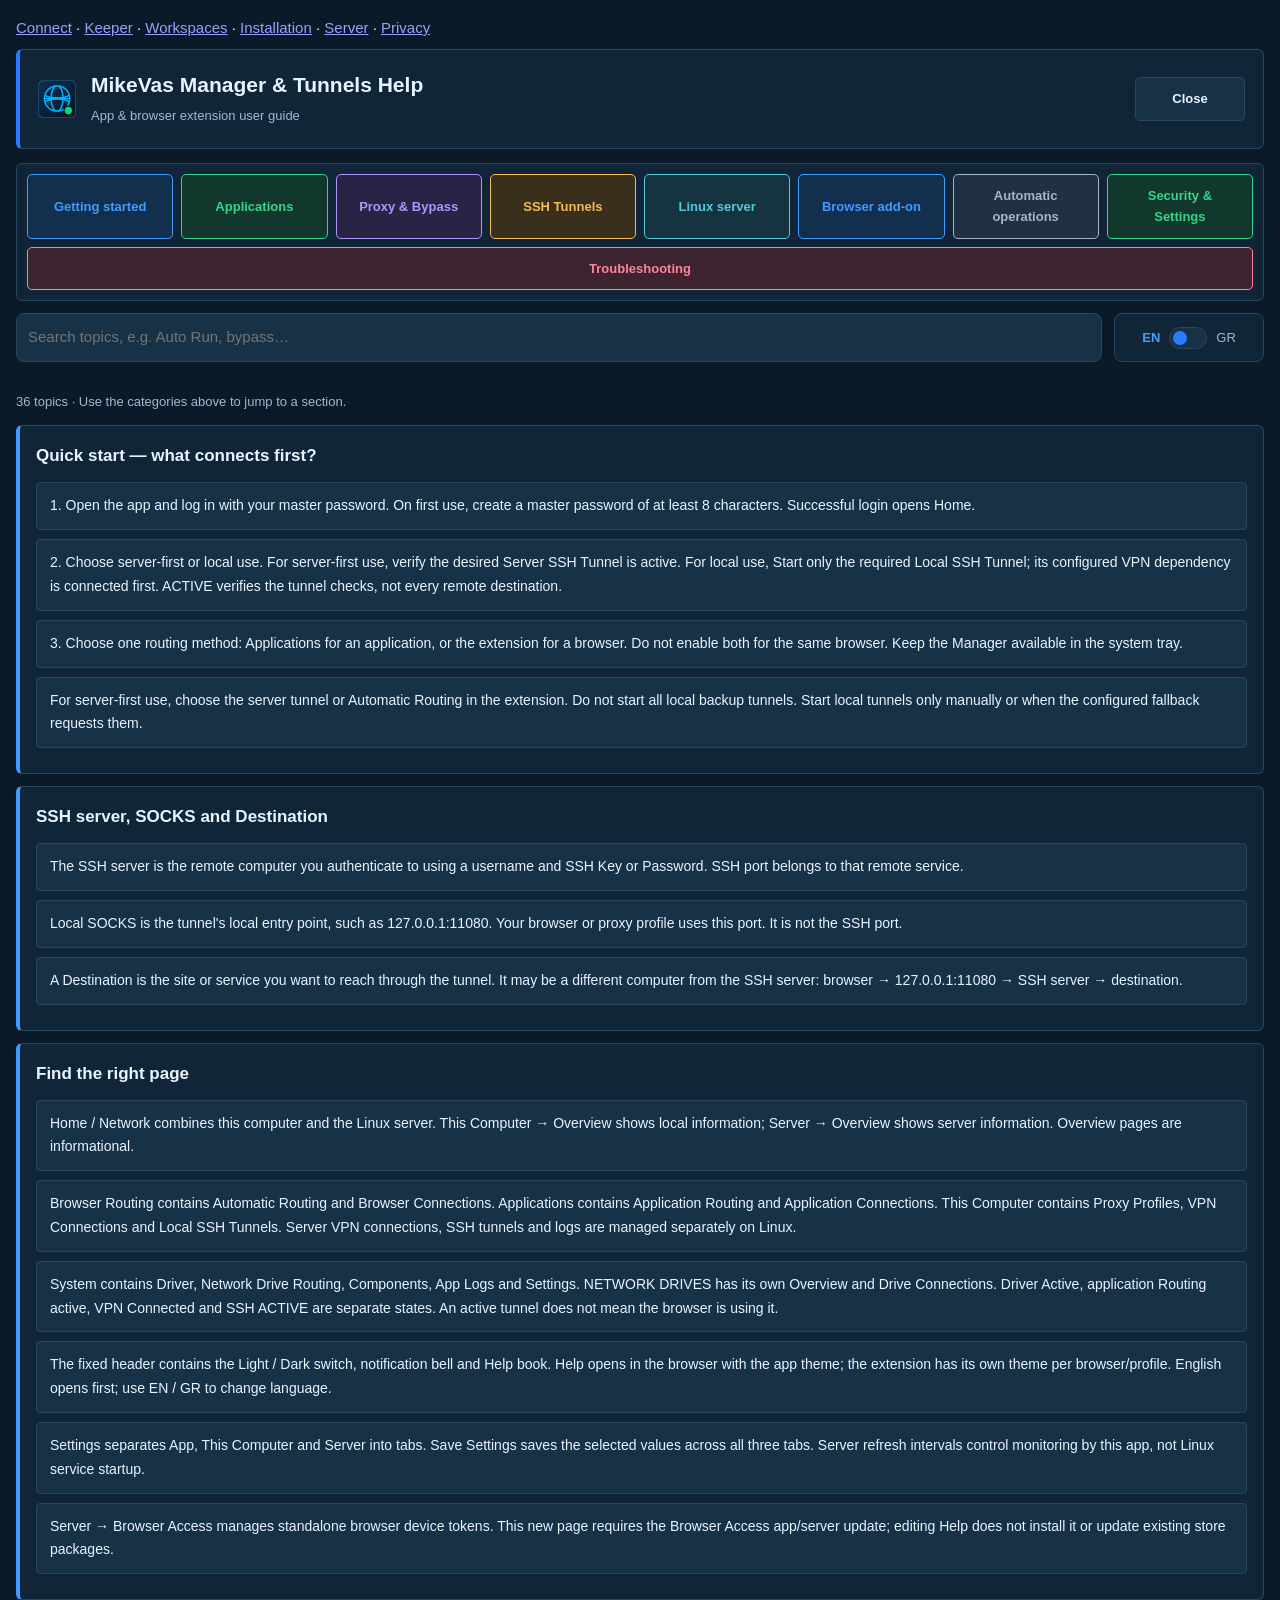
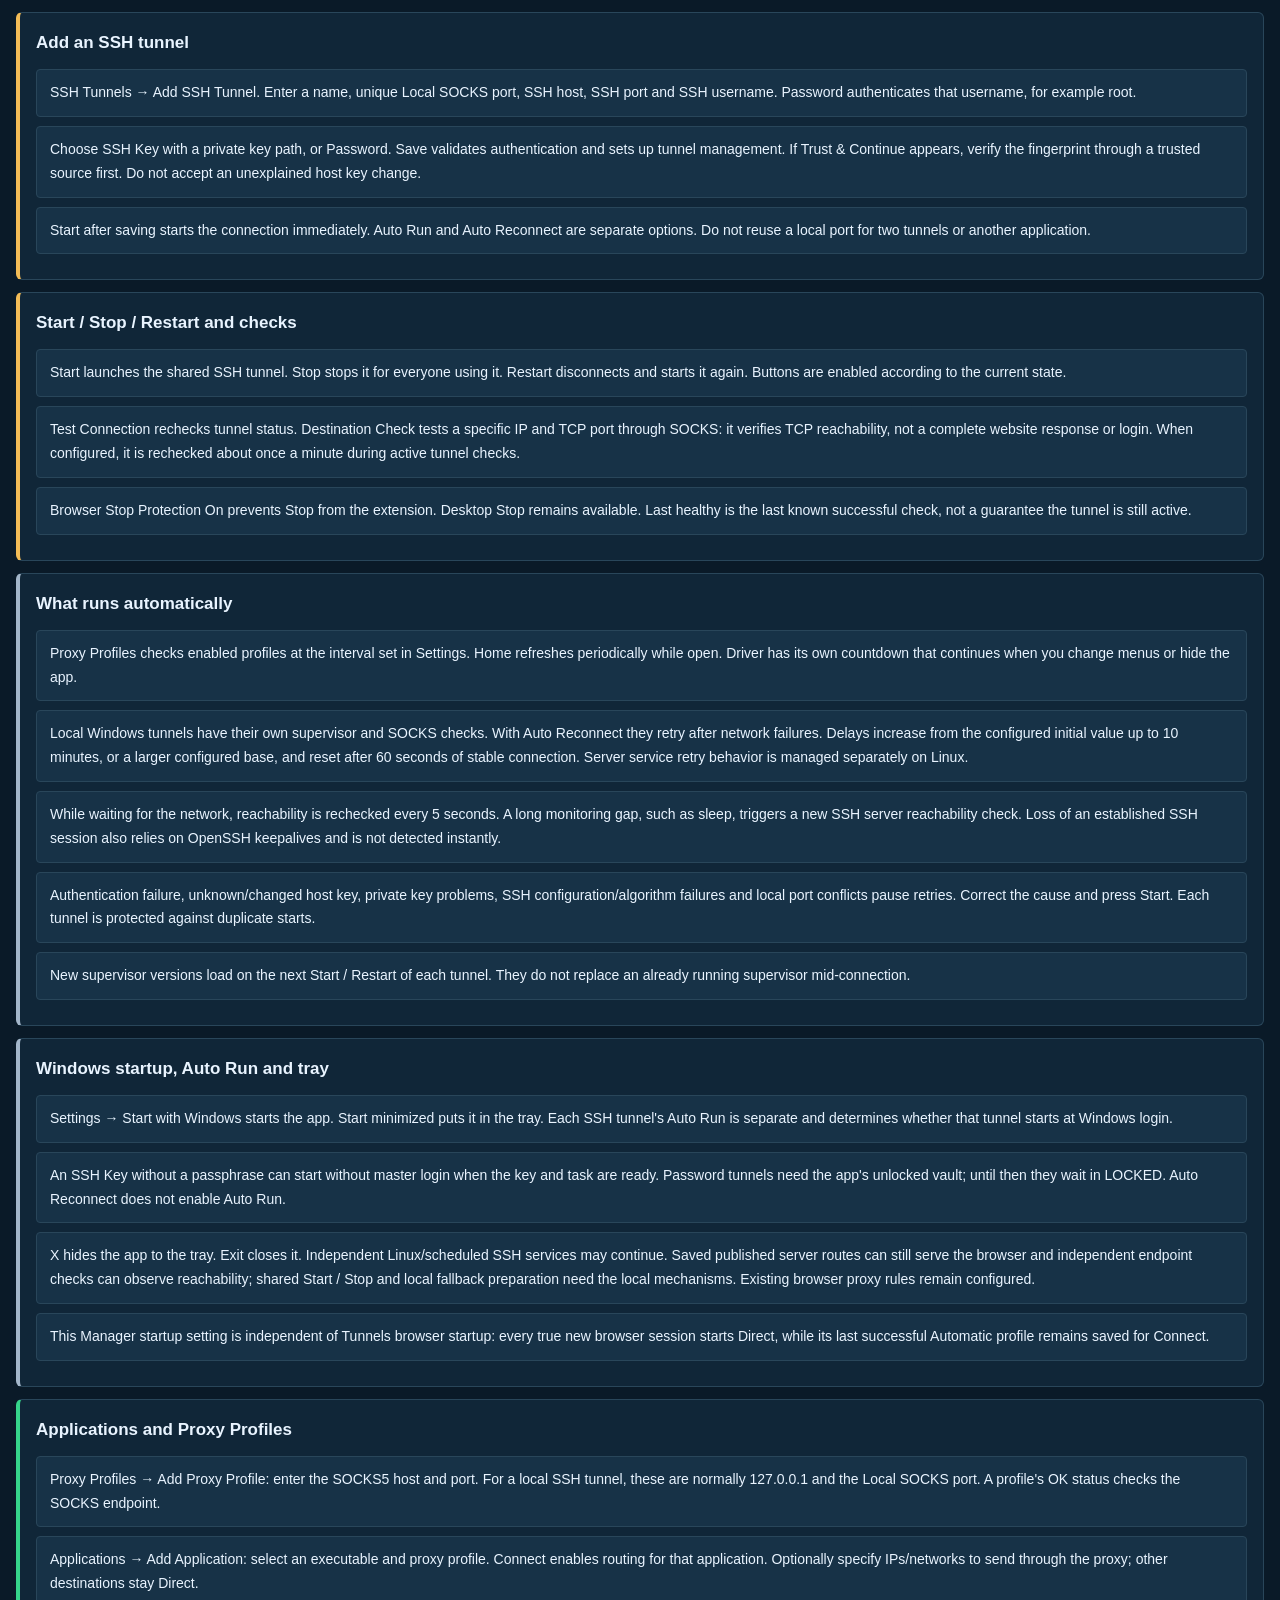
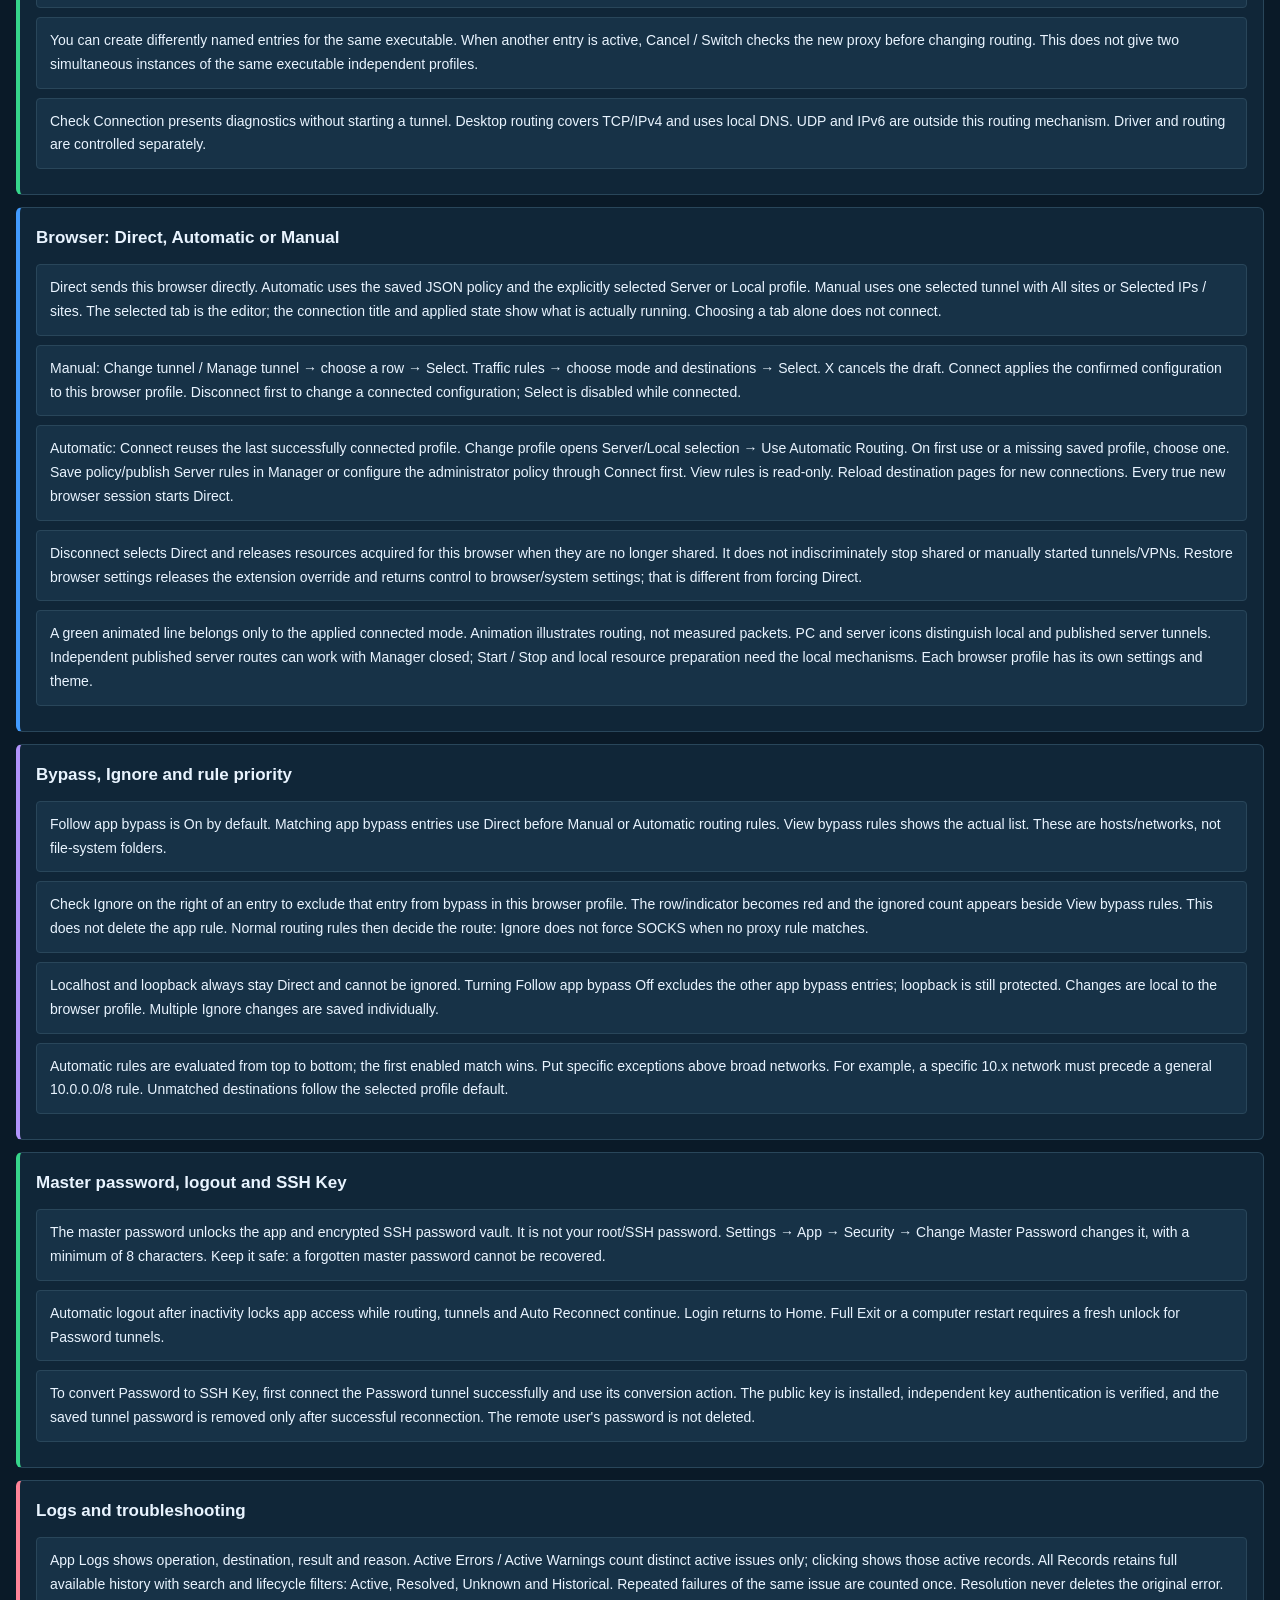
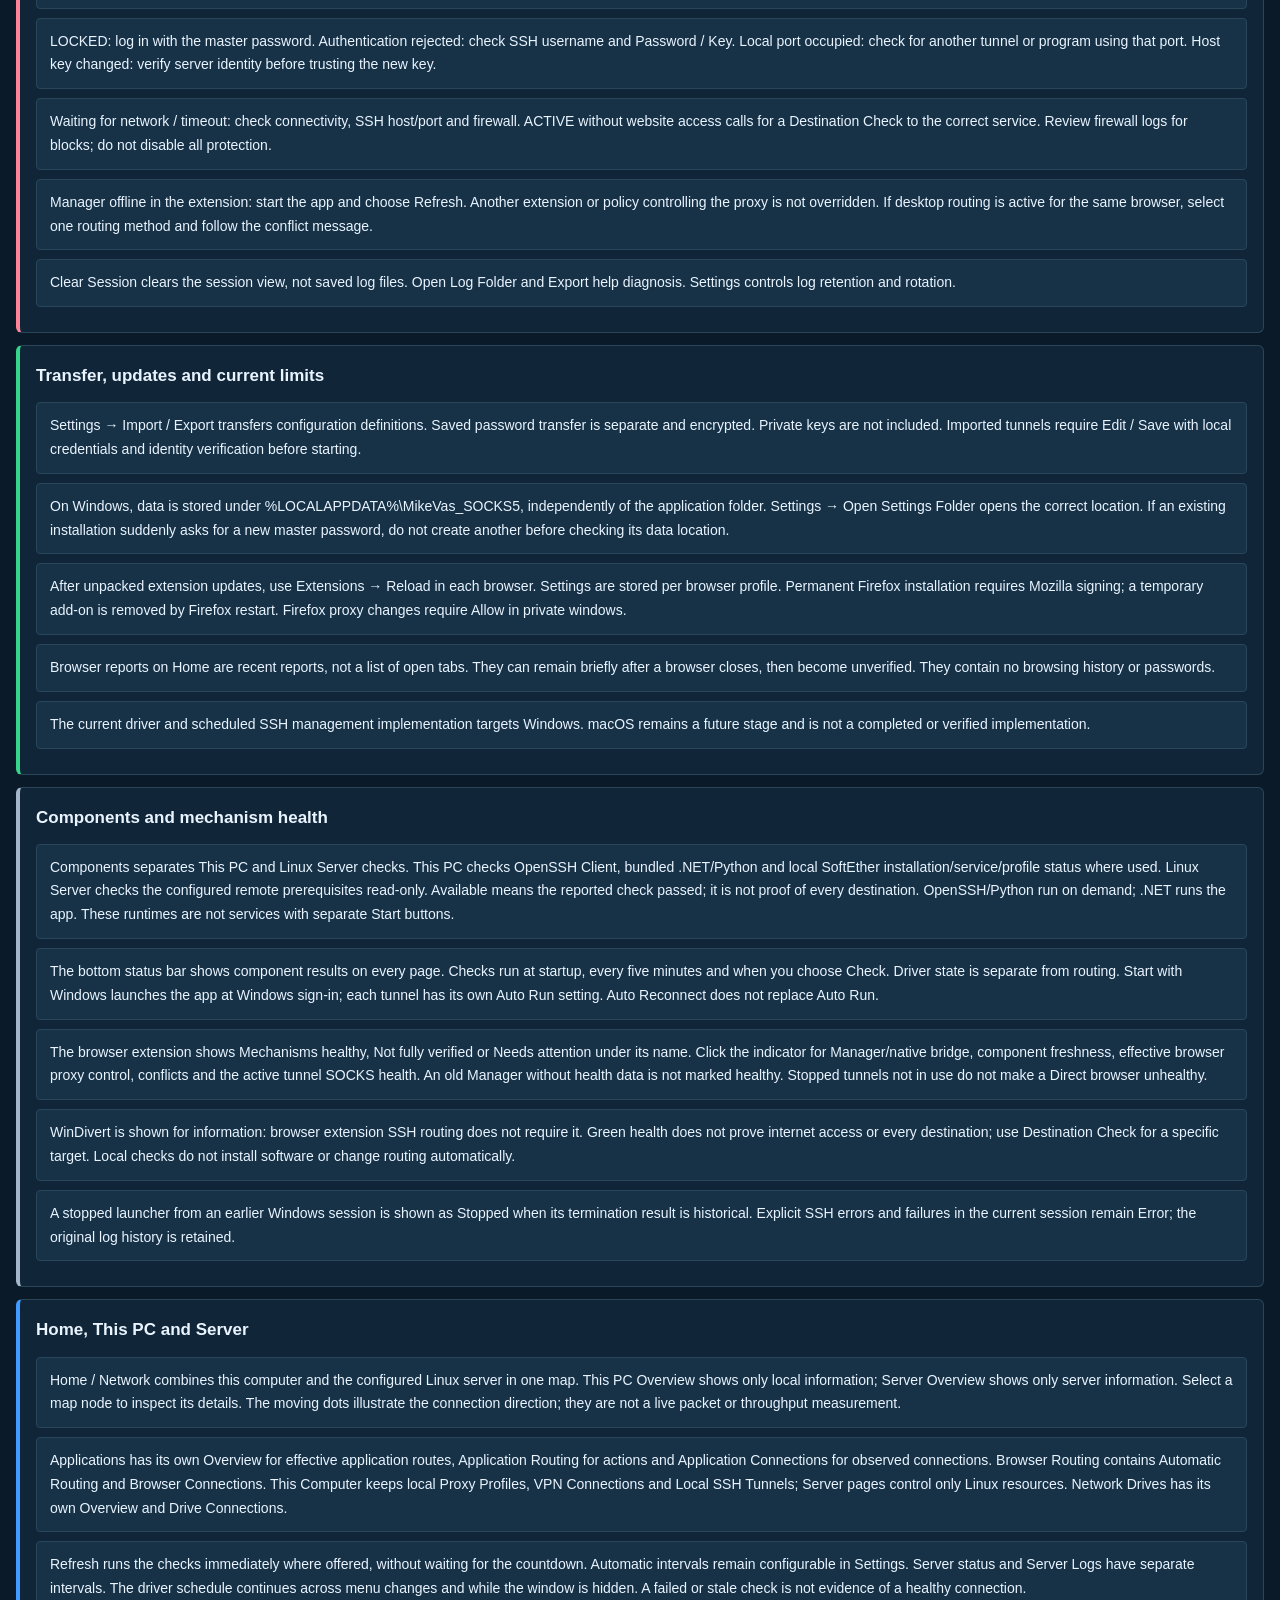
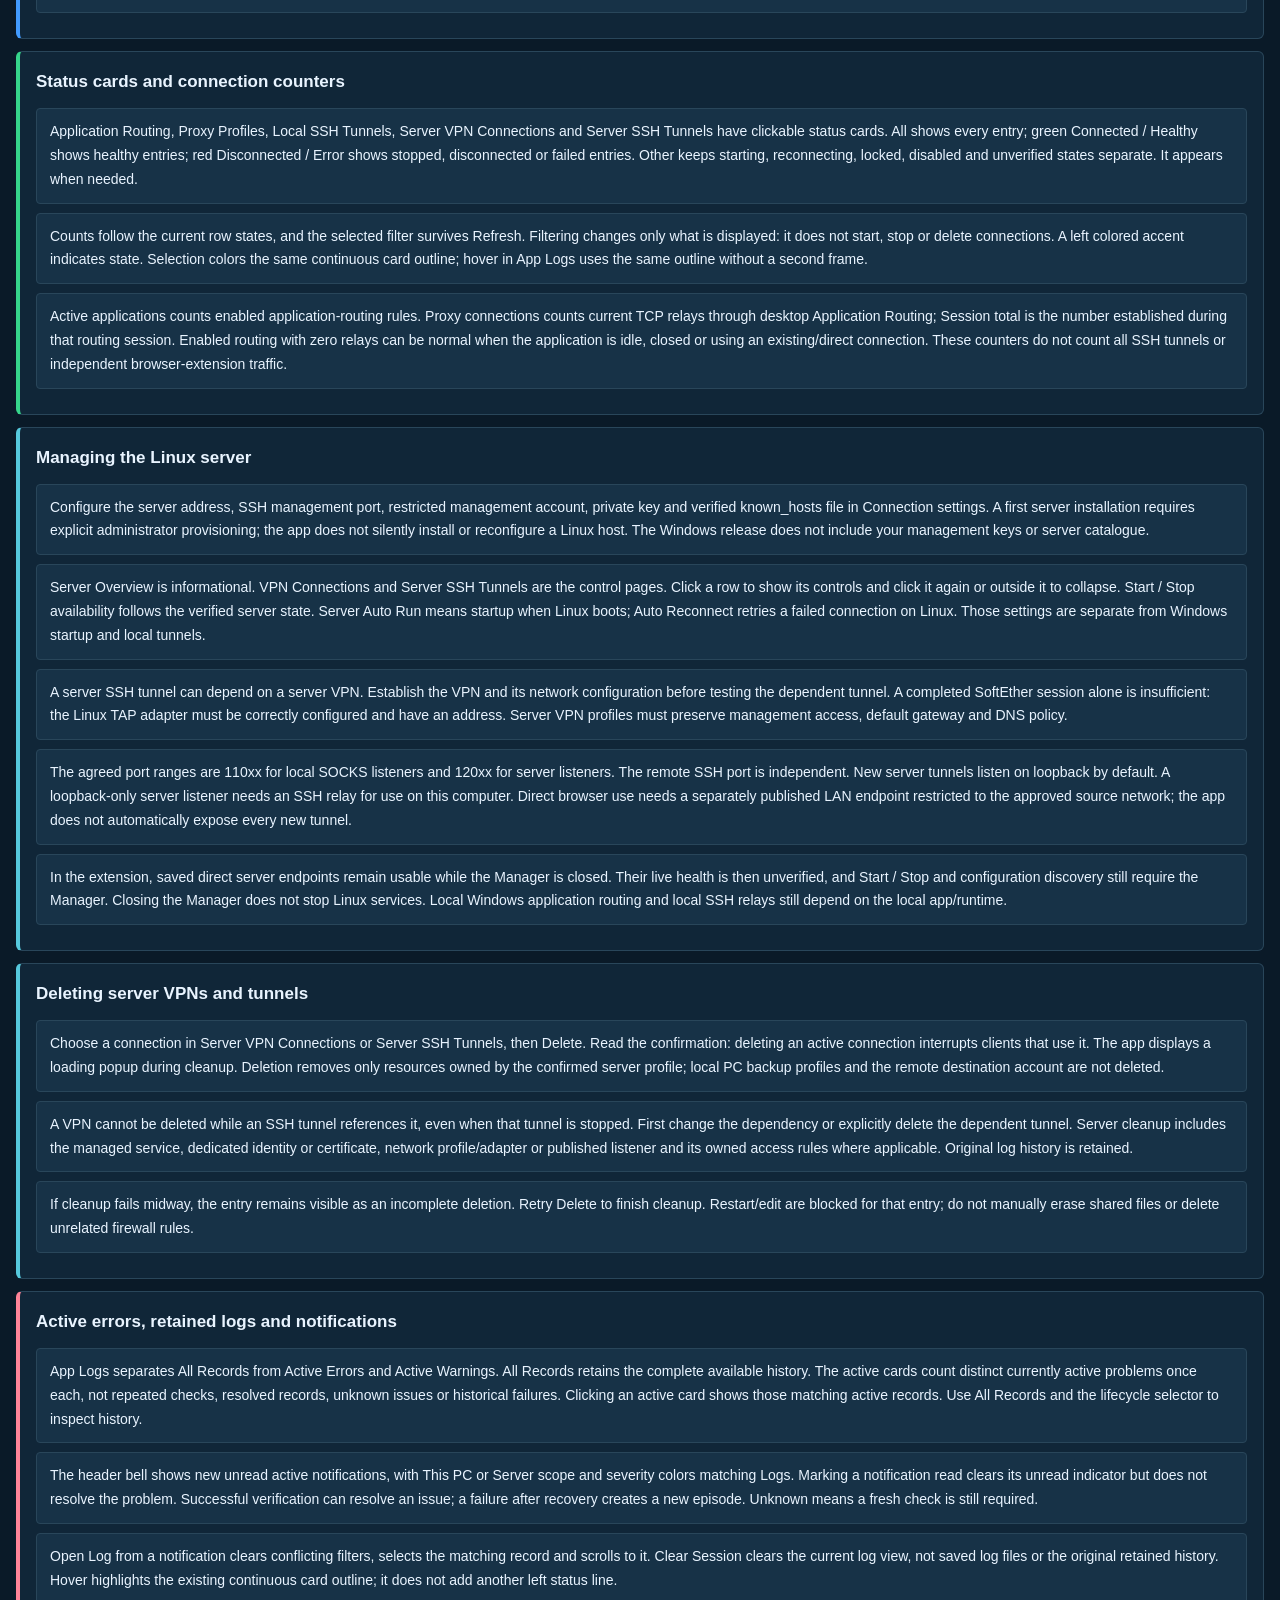
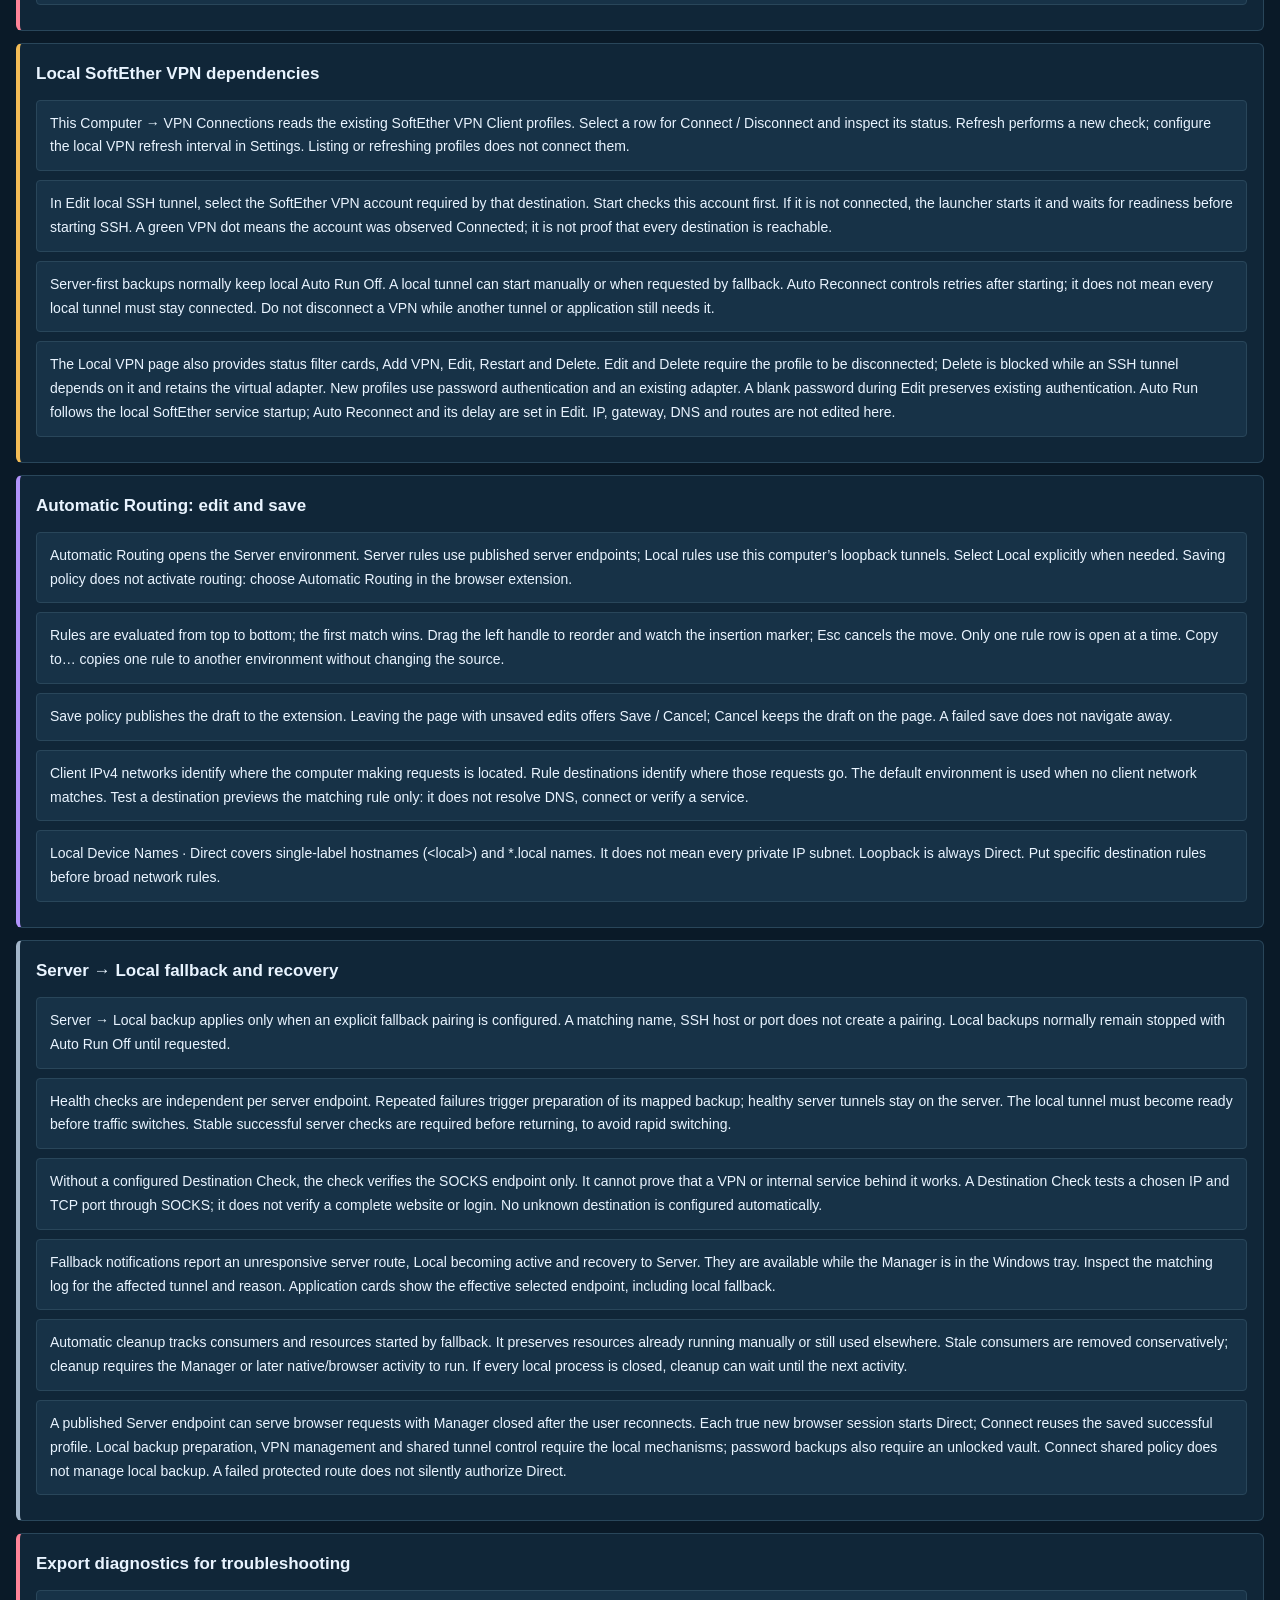
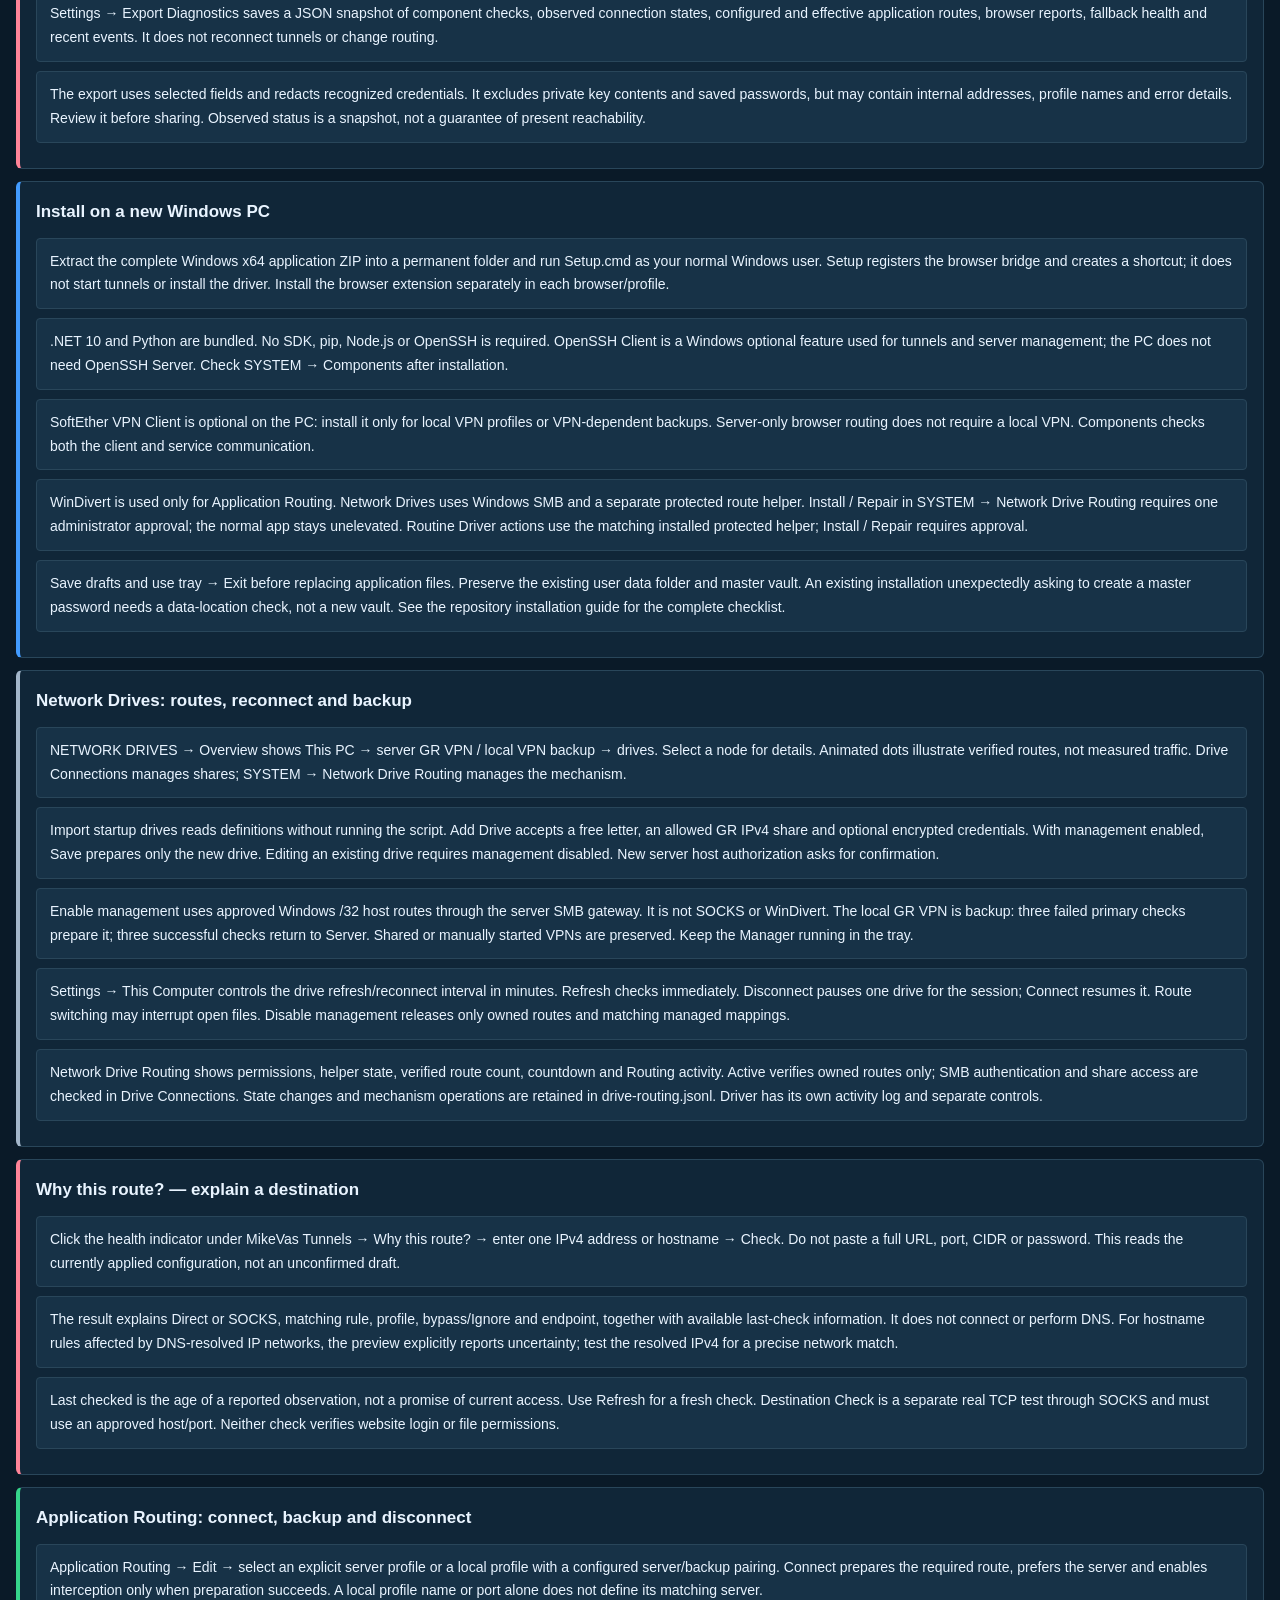
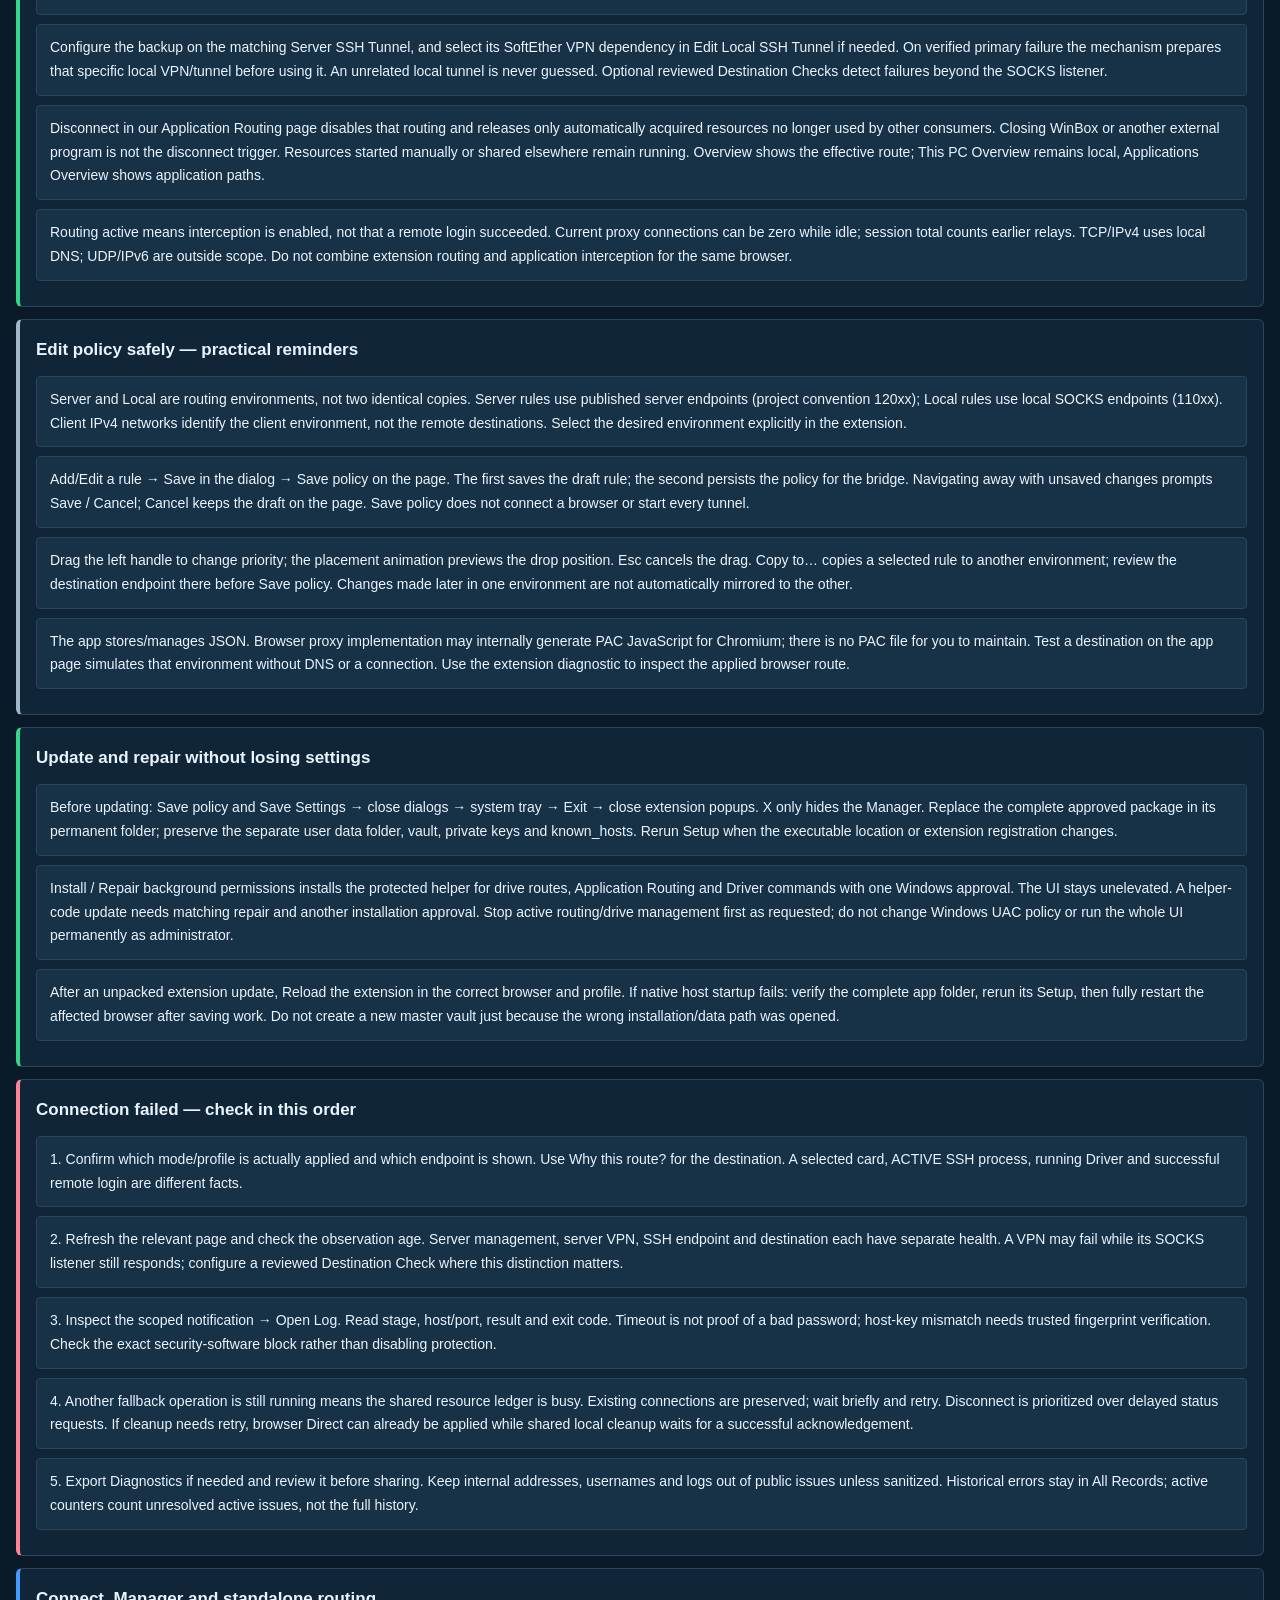
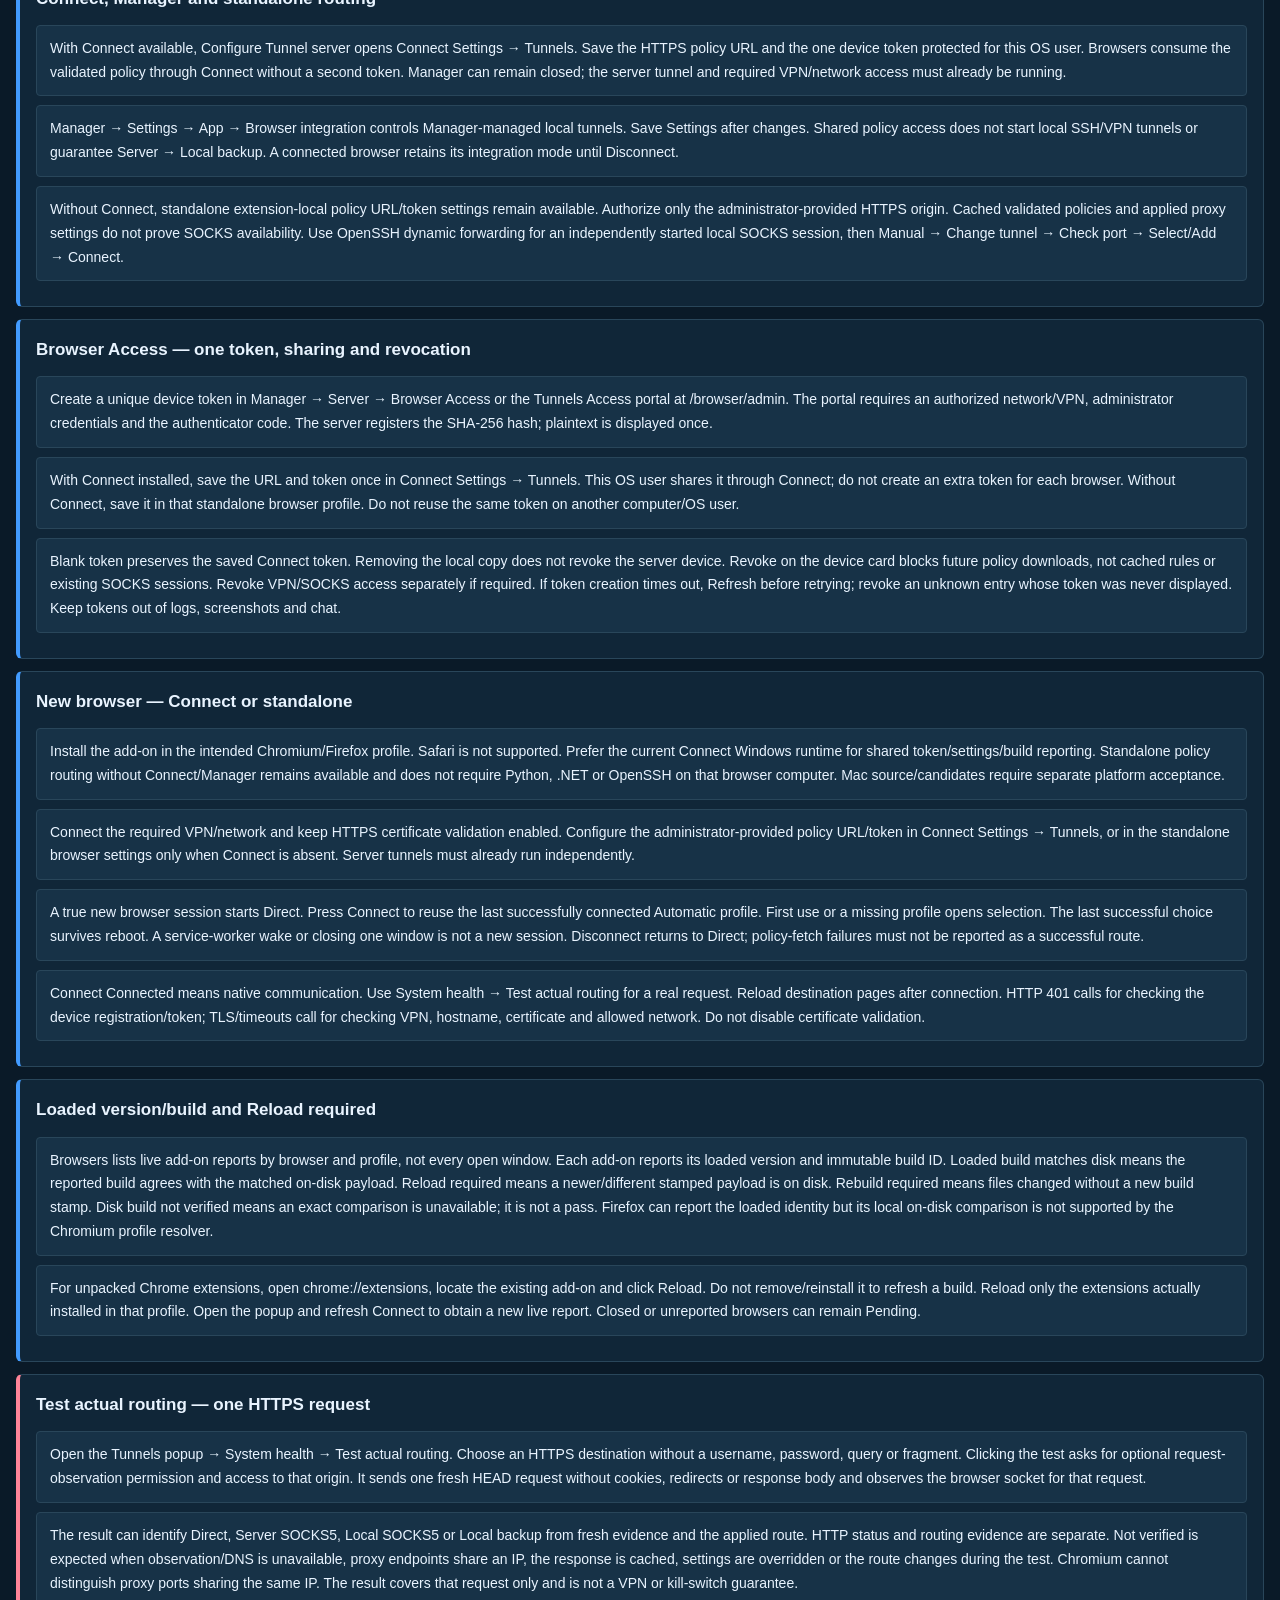
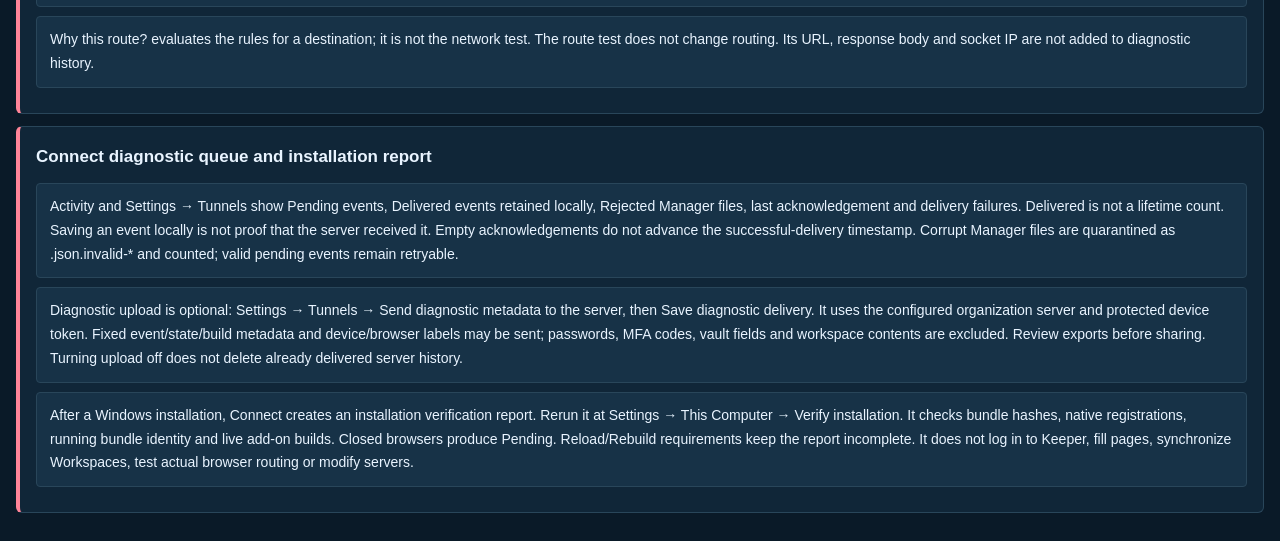
==== commit 32e26bc2: "Update current MikeVas product Help, privacy and verification guidance" ====
--- a/index.html
+++ b/index.html
@@ -1 +1 @@
-<!doctype html><html lang="en"><head><meta charset="utf-8"><meta name="viewport" content="width=device-width,initial-scale=1"><title>MikeVas Tunnels · Help</title><script src="help-theme.js"></script><link rel="stylesheet" href="help.css"></head><body><main><div id="guideTop"><header><img src="icon.png" width="38" height="38" alt=""><div><h1>SOCKS5 Application Manager Help</h1><p id="intro"></p></div><button id="closeGuide">Close</button></header><nav id="categories" aria-label="Help categories"></nav><div class="toolbar"><input id="search" type="search" aria-label="Search Help"><label class="language-switch"><span id="enLabel">EN</span><input id="language" type="checkbox" role="switch" aria-label="Greek language / Ελληνική γλώσσα"><span id="grLabel">GR</span></label></div></div><p id="results" role="status"></p><section data-language="el" hidden><article data-category="start" data-search="Γρήγορη εκκίνηση — τι συνδέω πρώτα; Quick start — what connects first? 1. Άνοιξε το app και κάνε login με το master password. Στην πρώτη χρήση δημιουργείς master password τουλάχιστον 8 χαρακτήρων. Μετά το login ανοίγει το Home. 2. Επίλεξε χρήση μέσω server ή local. Για server-first έλεγξε το αντίστοιχο Server SSH Tunnel. Για local χρήση πάτησε Start μόνο στο απαιτούμενο Local SSH Tunnel· πρώτα συνδέεται η ρυθμισμένη εξάρτηση VPN. Το ACTIVE επαληθεύει τους ελέγχους tunnel, όχι κάθε απομακρυσμένο προορισμό. 3. Επίλεξε έναν τρόπο δρομολόγησης: Applications για μια εφαρμογή ή το πρόσθετο για τον browser. Μην ενεργοποιείς και τους δύο τρόπους για τον ίδιο browser. Η εφαρμογή παραμένει διαθέσιμη στο system tray. Για χρήση με προτεραιότητα server, επίλεξε το server tunnel ή Automatic Routing στο πρόσθετο. Μην ξεκινάς όλα τα local backups. Τα local tunnels ξεκινούν χειροκίνητα ή όταν τα ζητήσει η ρυθμισμένη εφεδρεία. 1. Open the app and log in with your master password. On first use, create a master password of at least 8 characters. Successful login opens Home. 2. Choose server-first or local use. For server-first use, verify the desired Server SSH Tunnel is active. For local use, Start only the required Local SSH Tunnel; its configured VPN dependency is connected first. ACTIVE verifies the tunnel checks, not every remote destination. 3. Choose one routing method: Applications for an application, or the extension for a browser. Do not enable both for the same browser. Keep the Manager available in the system tray. For server-first use, choose the server tunnel or Automatic Routing in the extension. Do not start all local backup tunnels. Start local tunnels only manually or when the configured fallback requests them."><h2>Γρήγορη εκκίνηση — τι συνδέω πρώτα;</h2><p>1. Άνοιξε το app και κάνε login με το master password. Στην πρώτη χρήση δημιουργείς master password τουλάχιστον 8 χαρακτήρων. Μετά το login ανοίγει το Home.</p><p>2. Επίλεξε χρήση μέσω server ή local. Για server-first έλεγξε το αντίστοιχο Server SSH Tunnel. Για local χρήση πάτησε Start μόνο στο απαιτούμενο Local SSH Tunnel· πρώτα συνδέεται η ρυθμισμένη εξάρτηση VPN. Το ACTIVE επαληθεύει τους ελέγχους tunnel, όχι κάθε απομακρυσμένο προορισμό.</p><p>3. Επίλεξε έναν τρόπο δρομολόγησης: Applications για μια εφαρμογή ή το πρόσθετο για τον browser. Μην ενεργοποιείς και τους δύο τρόπους για τον ίδιο browser. Η εφαρμογή παραμένει διαθέσιμη στο system tray.</p><p>Για χρήση με προτεραιότητα server, επίλεξε το server tunnel ή Automatic Routing στο πρόσθετο. Μην ξεκινάς όλα τα local backups. Τα local tunnels ξεκινούν χειροκίνητα ή όταν τα ζητήσει η ρυθμισμένη εφεδρεία.</p></article><article data-category="start" data-search="SSH server, SOCKS και Destination SSH server, SOCKS and Destination SSH server είναι ο απομακρυσμένος υπολογιστής στον οποίο συνδέεσαι με username και SSH Key ή Password. Το SSH port αφορά εκείνον τον server. Local SOCKS είναι η τοπική είσοδος του tunnel, π.χ. 127.0.0.1:11080. Αυτό το port χρησιμοποιεί ο browser ή το proxy profile. Δεν είναι το SSH port. Destination είναι το site ή η υπηρεσία που θέλεις να φτάσεις μέσα από το tunnel. Μπορεί να είναι άλλος υπολογιστής από τον SSH server. Παράδειγμα: browser → 127.0.0.1:11080 → SSH server → destination. The SSH server is the remote computer you authenticate to using a username and SSH Key or Password. SSH port belongs to that remote service. Local SOCKS is the tunnel&#x27;s local entry point, such as 127.0.0.1:11080. Your browser or proxy profile uses this port. It is not the SSH port. A Destination is the site or service you want to reach through the tunnel. It may be a different computer from the SSH server: browser → 127.0.0.1:11080 → SSH server → destination."><h2>SSH server, SOCKS και Destination</h2><p>SSH server είναι ο απομακρυσμένος υπολογιστής στον οποίο συνδέεσαι με username και SSH Key ή Password. Το SSH port αφορά εκείνον τον server.</p><p>Local SOCKS είναι η τοπική είσοδος του tunnel, π.χ. 127.0.0.1:11080. Αυτό το port χρησιμοποιεί ο browser ή το proxy profile. Δεν είναι το SSH port.</p><p>Destination είναι το site ή η υπηρεσία που θέλεις να φτάσεις μέσα από το tunnel. Μπορεί να είναι άλλος υπολογιστής από τον SSH server. Παράδειγμα: browser → 127.0.0.1:11080 → SSH server → destination.</p></article><article data-category="start" data-search="Ποια σελίδα χρειάζομαι; Find the right page Το Home / Network συνδυάζει αυτόν τον υπολογιστή και τον Linux server. Το This Computer → Overview δείχνει τοπικές πληροφορίες και το Server → Overview πληροφορίες server. Τα Overview είναι πληροφοριακά. Το Browser Routing περιλαμβάνει Automatic Routing και Browser Connections. Το Applications περιλαμβάνει Application Routing και Application Connections. Το This Computer περιλαμβάνει Proxy Profiles, VPN Connections και Local SSH Tunnels. Τα VPN, SSH tunnels και logs του Server διαχειρίζονται ξεχωριστά στον Linux. Το System περιλαμβάνει Driver, Network Drive Routing, Components, App Logs και Settings. Το NETWORK DRIVES έχει δικά του Overview και Drive Connections. Driver Active, application Routing active, VPN Connected και SSH ACTIVE είναι διαφορετικές καταστάσεις. Ενεργό tunnel δεν σημαίνει ότι το χρησιμοποιεί ο browser. Η σταθερή κεφαλίδα έχει Light / Dark, καμπανάκι ειδοποιήσεων και βιβλίο Help. Το Help ανοίγει στον browser με το theme του app· το πρόσθετο έχει ανεξάρτητο theme ανά browser/profile. Ανοίγει στα English· άλλαξε γλώσσα από EN / GR. Το Settings χωρίζει App, This Computer και Server σε καρτέλες. Το Save Settings αποθηκεύει τις επιλεγμένες τιμές και από τις τρεις. Τα server refresh intervals αφορούν παρακολούθηση από το app, όχι εκκίνηση Linux υπηρεσιών. Το Server → Browser Access διαχειρίζεται τα device tokens των αυτόνομων browsers. Η νέα σελίδα απαιτεί την ενημέρωση Browser Access στο app/server· η αλλαγή Help δεν την εγκαθιστά ούτε ενημερώνει τα υπάρχοντα πακέτα των stores. Home / Network combines this computer and the Linux server. This Computer → Overview shows local information; Server → Overview shows server information. Overview pages are informational. Browser Routing contains Automatic Routing and Browser Connections. Applications contains Application Routing and Application Connections. This Computer contains Proxy Profiles, VPN Connections and Local SSH Tunnels. Server VPN connections, SSH tunnels and logs are managed separately on Linux. System contains Driver, Network Drive Routing, Components, App Logs and Settings. NETWORK DRIVES has its own Overview and Drive Connections. Driver Active, application Routing active, VPN Connected and SSH ACTIVE are separate states. An active tunnel does not mean the browser is using it. The fixed header contains the Light / Dark switch, notification bell and Help book. Help opens in the browser with the app theme; the extension has its own theme per browser/profile. English opens first; use EN / GR to change language. Settings separates App, This Computer and Server into tabs. Save Settings saves the selected values across all three tabs. Server refresh intervals control monitoring by this app, not Linux service startup. Server → Browser Access manages standalone browser device tokens. This new page requires the Browser Access app/server update; editing Help does not install it or update existing store packages."><h2>Ποια σελίδα χρειάζομαι;</h2><p>Το Home / Network συνδυάζει αυτόν τον υπολογιστή και τον Linux server. Το This Computer → Overview δείχνει τοπικές πληροφορίες και το Server → Overview πληροφορίες server. Τα Overview είναι πληροφοριακά.</p><p>Το Browser Routing περιλαμβάνει Automatic Routing και Browser Connections. Το Applications περιλαμβάνει Application Routing και Application Connections. Το This Computer περιλαμβάνει Proxy Profiles, VPN Connections και Local SSH Tunnels. Τα VPN, SSH tunnels και logs του Server διαχειρίζονται ξεχωριστά στον Linux.</p><p>Το System περιλαμβάνει Driver, Network Drive Routing, Components, App Logs και Settings. Το NETWORK DRIVES έχει δικά του Overview και Drive Connections. Driver Active, application Routing active, VPN Connected και SSH ACTIVE είναι διαφορετικές καταστάσεις. Ενεργό tunnel δεν σημαίνει ότι το χρησιμοποιεί ο browser.</p><p>Η σταθερή κεφαλίδα έχει Light / Dark, καμπανάκι ειδοποιήσεων και βιβλίο Help. Το Help ανοίγει στον browser με το theme του app· το πρόσθετο έχει ανεξάρτητο theme ανά browser/profile. Ανοίγει στα English· άλλαξε γλώσσα από EN / GR.</p><p>Το Settings χωρίζει App, This Computer και Server σε καρτέλες. Το Save Settings αποθηκεύει τις επιλεγμένες τιμές και από τις τρεις. Τα server refresh intervals αφορούν παρακολούθηση από το app, όχι εκκίνηση Linux υπηρεσιών.</p><p>Το Server → Browser Access διαχειρίζεται τα device tokens των αυτόνομων browsers. Η νέα σελίδα απαιτεί την ενημέρωση Browser Access στο app/server· η αλλαγή Help δεν την εγκαθιστά ούτε ενημερώνει τα υπάρχοντα πακέτα των stores.</p></article><article data-category="ssh" data-search="Προσθήκη SSH tunnel Add an SSH tunnel SSH Tunnels → Add SSH Tunnel. Συμπλήρωσε όνομα, μοναδικό Local SOCKS port, SSH host, SSH port και SSH username. Το Password αφορά αυτόν τον χρήστη, π.χ. root. Επίλεξε SSH Key με διαδρομή ιδιωτικού κλειδιού ή Password. Το Save ελέγχει authentication και δημιουργεί τη διαχείριση του tunnel. Αν ζητηθεί Trust &amp; Continue, επαλήθευσε πρώτα το fingerprint από έμπιστη πηγή. Μην αποδέχεσαι ανεξήγητη αλλαγή host key. Το Start after saving ξεκινά τη σύνδεση αμέσως. Το Auto Run και το Auto Reconnect είναι ξεχωριστές επιλογές. Μην χρησιμοποιείς το ίδιο τοπικό port σε δύο tunnels ή άλλες εφαρμογές. SSH Tunnels → Add SSH Tunnel. Enter a name, unique Local SOCKS port, SSH host, SSH port and SSH username. Password authenticates that username, for example root. Choose SSH Key with a private key path, or Password. Save validates authentication and sets up tunnel management. If Trust &amp; Continue appears, verify the fingerprint through a trusted source first. Do not accept an unexplained host key change. Start after saving starts the connection immediately. Auto Run and Auto Reconnect are separate options. Do not reuse a local port for two tunnels or another application."><h2>Προσθήκη SSH tunnel</h2><p>SSH Tunnels → Add SSH Tunnel. Συμπλήρωσε όνομα, μοναδικό Local SOCKS port, SSH host, SSH port και SSH username. Το Password αφορά αυτόν τον χρήστη, π.χ. root.</p><p>Επίλεξε SSH Key με διαδρομή ιδιωτικού κλειδιού ή Password. Το Save ελέγχει authentication και δημιουργεί τη διαχείριση του tunnel. Αν ζητηθεί Trust &amp; Continue, επαλήθευσε πρώτα το fingerprint από έμπιστη πηγή. Μην αποδέχεσαι ανεξήγητη αλλαγή host key.</p><p>Το Start after saving ξεκινά τη σύνδεση αμέσως. Το Auto Run και το Auto Reconnect είναι ξεχωριστές επιλογές. Μην χρησιμοποιείς το ίδιο τοπικό port σε δύο tunnels ή άλλες εφαρμογές.</p></article><article data-category="ssh" data-search="Start / Stop / Restart και έλεγχοι Start / Stop / Restart and checks Start ξεκινά το κοινό SSH tunnel. Stop το σταματά για όλους όσοι το χρησιμοποιούν. Restart διακόπτει και ξαναξεκινά το tunnel. Τα κουμπιά ενεργοποιούνται ανάλογα με την κατάστασή του. Test Connection επανελέγχει την κατάσταση του tunnel. Destination Check αφορά συγκεκριμένη IP και TCP port μέσα από το SOCKS: επαληθεύει TCP πρόσβαση, όχι πλήρη λειτουργία ιστοσελίδας ή login. Όταν έχει οριστεί, επανελέγχεται περίπου κάθε λεπτό κατά τους ελέγχους του ενεργού tunnel. Browser Stop Protection On απαγορεύει Stop από το πρόσθετο. Το Stop μέσα στο app παραμένει διαθέσιμο. Last healthy είναι ο χρόνος της τελευταίας γνωστής επιτυχίας, όχι εγγύηση ότι η σύνδεση είναι ακόμη ενεργή. Start launches the shared SSH tunnel. Stop stops it for everyone using it. Restart disconnects and starts it again. Buttons are enabled according to the current state. Test Connection rechecks tunnel status. Destination Check tests a specific IP and TCP port through SOCKS: it verifies TCP reachability, not a complete website response or login. When configured, it is rechecked about once a minute during active tunnel checks. Browser Stop Protection On prevents Stop from the extension. Desktop Stop remains available. Last healthy is the last known successful check, not a guarantee the tunnel is still active."><h2>Start / Stop / Restart και έλεγχοι</h2><p>Start ξεκινά το κοινό SSH tunnel. Stop το σταματά για όλους όσοι το χρησιμοποιούν. Restart διακόπτει και ξαναξεκινά το tunnel. Τα κουμπιά ενεργοποιούνται ανάλογα με την κατάστασή του.</p><p>Test Connection επανελέγχει την κατάσταση του tunnel. Destination Check αφορά συγκεκριμένη IP και TCP port μέσα από το SOCKS: επαληθεύει TCP πρόσβαση, όχι πλήρη λειτουργία ιστοσελίδας ή login. Όταν έχει οριστεί, επανελέγχεται περίπου κάθε λεπτό κατά τους ελέγχους του ενεργού tunnel.</p><p>Browser Stop Protection On απαγορεύει Stop από το πρόσθετο. Το Stop μέσα στο app παραμένει διαθέσιμο. Last healthy είναι ο χρόνος της τελευταίας γνωστής επιτυχίας, όχι εγγύηση ότι η σύνδεση είναι ακόμη ενεργή.</p></article><article data-category="automatic" data-search="Τι κάνει αυτόματα What runs automatically Proxy Profiles: έλεγχος των ενεργοποιημένων profiles στο διάστημα του Settings. Home: περιοδική ενημέρωση όταν είναι ανοιχτό. Driver: ανεξάρτητη αντίστροφη μέτρηση που συνεχίζεται όταν αλλάζεις μενού ή κρύβεις το app. Τα local tunnels Windows έχουν δικό τους supervisor και ελέγχους SOCKS. Με Auto Reconnect επαναλαμβάνουν τη σύνδεση μετά από αποτυχίες δικτύου. Η καθυστέρηση αυξάνεται από την αρχική ρύθμιση έως 10 λεπτά ή μεγαλύτερη ρυθμισμένη βάση και μηδενίζεται μετά από 60 δευτερόλεπτα σταθερής σύνδεσης. Τα server retries διαχειρίζονται ξεχωριστά στον Linux. Κατά την αναμονή δικτύου γίνεται επανέλεγχος ανά 5 δευτερόλεπτα. Μεγάλο κενό επιτήρησης, όπως sleep, προκαλεί νέο έλεγχο πρόσβασης στον SSH server. Η ανίχνευση απώλειας μιας ήδη ενεργής SSH σύνδεσης χρησιμοποιεί και τα OpenSSH keepalives και δεν είναι στιγμιαία. Λάθος authentication, άγνωστο/αλλαγμένο host key, πρόβλημα ιδιωτικού key, SSH configuration/algorithm ή κατειλημμένο local port σταματούν τις επαναλήψεις. Διόρθωσε την αιτία και πάτησε Start. Κάθε tunnel έχει προστασία από διπλές εκκινήσεις. Οι νέες εκδόσεις του supervisor φορτώνονται στο επόμενο Start / Restart του tunnel. Δεν αντικαθιστούν την εκτέλεση ενός ήδη ενεργού tunnel στη μέση της σύνδεσης. Proxy Profiles checks enabled profiles at the interval set in Settings. Home refreshes periodically while open. Driver has its own countdown that continues when you change menus or hide the app. Local Windows tunnels have their own supervisor and SOCKS checks. With Auto Reconnect they retry after network failures. Delays increase from the configured initial value up to 10 minutes, or a larger configured base, and reset after 60 seconds of stable connection. Server service retry behavior is managed separately on Linux. While waiting for the network, reachability is rechecked every 5 seconds. A long monitoring gap, such as sleep, triggers a new SSH server reachability check. Loss of an established SSH session also relies on OpenSSH keepalives and is not detected instantly. Authentication failure, unknown/changed host key, private key problems, SSH configuration/algorithm failures and local port conflicts pause retries. Correct the cause and press Start. Each tunnel is protected against duplicate starts. New supervisor versions load on the next Start / Restart of each tunnel. They do not replace an already running supervisor mid-connection."><h2>Τι κάνει αυτόματα</h2><p>Proxy Profiles: έλεγχος των ενεργοποιημένων profiles στο διάστημα του Settings. Home: περιοδική ενημέρωση όταν είναι ανοιχτό. Driver: ανεξάρτητη αντίστροφη μέτρηση που συνεχίζεται όταν αλλάζεις μενού ή κρύβεις το app.</p><p>Τα local tunnels Windows έχουν δικό τους supervisor και ελέγχους SOCKS. Με Auto Reconnect επαναλαμβάνουν τη σύνδεση μετά από αποτυχίες δικτύου. Η καθυστέρηση αυξάνεται από την αρχική ρύθμιση έως 10 λεπτά ή μεγαλύτερη ρυθμισμένη βάση και μηδενίζεται μετά από 60 δευτερόλεπτα σταθερής σύνδεσης. Τα server retries διαχειρίζονται ξεχωριστά στον Linux.</p><p>Κατά την αναμονή δικτύου γίνεται επανέλεγχος ανά 5 δευτερόλεπτα. Μεγάλο κενό επιτήρησης, όπως sleep, προκαλεί νέο έλεγχο πρόσβασης στον SSH server. Η ανίχνευση απώλειας μιας ήδη ενεργής SSH σύνδεσης χρησιμοποιεί και τα OpenSSH keepalives και δεν είναι στιγμιαία.</p><p>Λάθος authentication, άγνωστο/αλλαγμένο host key, πρόβλημα ιδιωτικού key, SSH configuration/algorithm ή κατειλημμένο local port σταματούν τις επαναλήψεις. Διόρθωσε την αιτία και πάτησε Start. Κάθε tunnel έχει προστασία από διπλές εκκινήσεις.</p><p>Οι νέες εκδόσεις του supervisor φορτώνονται στο επόμενο Start / Restart του tunnel. Δεν αντικαθιστούν την εκτέλεση ενός ήδη ενεργού tunnel στη μέση της σύνδεσης.</p></article><article data-category="automatic" data-search="Windows startup, Auto Run και tray Windows startup, Auto Run and tray Settings → Start with Windows ξεκινά το app. Start minimized το εμφανίζει στο tray. Το Auto Run κάθε SSH tunnel είναι ξεχωριστό: καθορίζει αν το tunnel ξεκινά με το login στα Windows. SSH Key χωρίς passphrase μπορεί να ξεκινά χωρίς master login, όταν το key και το task είναι έτοιμα. Password tunnel χρειάζεται ξεκλείδωτο vault από το app· πριν από αυτό περιμένει σε LOCKED. Το Auto Reconnect δεν ενεργοποιεί από μόνο του το Auto Run. Το Χ κρύβει το app στο tray. Το Exit το κλείνει. Ανεξάρτητες Linux/scheduled SSH υπηρεσίες μπορεί να συνεχίζουν. Αποθηκευμένες δημοσιευμένες server διαδρομές μπορούν να εξυπηρετούν τον browser και ανεξάρτητοι έλεγχοι να παρατηρούν προσβασιμότητα· κοινό Start / Stop και προετοιμασία local backup χρειάζονται τους τοπικούς μηχανισμούς. Οι εφαρμοσμένοι browser proxy κανόνες παραμένουν. Settings → Start with Windows starts the app. Start minimized puts it in the tray. Each SSH tunnel&#x27;s Auto Run is separate and determines whether that tunnel starts at Windows login. An SSH Key without a passphrase can start without master login when the key and task are ready. Password tunnels need the app&#x27;s unlocked vault; until then they wait in LOCKED. Auto Reconnect does not enable Auto Run. X hides the app to the tray. Exit closes it. Independent Linux/scheduled SSH services may continue. Saved published server routes can still serve the browser and independent endpoint checks can observe reachability; shared Start / Stop and local fallback preparation need the local mechanisms. Existing browser proxy rules remain configured."><h2>Windows startup, Auto Run και tray</h2><p>Settings → Start with Windows ξεκινά το app. Start minimized το εμφανίζει στο tray. Το Auto Run κάθε SSH tunnel είναι ξεχωριστό: καθορίζει αν το tunnel ξεκινά με το login στα Windows.</p><p>SSH Key χωρίς passphrase μπορεί να ξεκινά χωρίς master login, όταν το key και το task είναι έτοιμα. Password tunnel χρειάζεται ξεκλείδωτο vault από το app· πριν από αυτό περιμένει σε LOCKED. Το Auto Reconnect δεν ενεργοποιεί από μόνο του το Auto Run.</p><p>Το Χ κρύβει το app στο tray. Το Exit το κλείνει. Ανεξάρτητες Linux/scheduled SSH υπηρεσίες μπορεί να συνεχίζουν. Αποθηκευμένες δημοσιευμένες server διαδρομές μπορούν να εξυπηρετούν τον browser και ανεξάρτητοι έλεγχοι να παρατηρούν προσβασιμότητα· κοινό Start / Stop και προετοιμασία local backup χρειάζονται τους τοπικούς μηχανισμούς. Οι εφαρμοσμένοι browser proxy κανόνες παραμένουν.</p></article><article data-category="applications" data-search="Applications και Proxy Profiles Applications and Proxy Profiles Proxy Profiles → Add Proxy Profile: δώσε το SOCKS5 host και port. Για τοπικό SSH tunnel είναι συνήθως 127.0.0.1 και το Local SOCKS port. Το OK ενός profile αφορά τον έλεγχο του SOCKS endpoint. Applications → Add Application: επίλεξε executable και proxy profile. Connect ενεργοποιεί δρομολόγηση για τη συγκεκριμένη εφαρμογή. Προαιρετικά όρισε IP / networks που θα πάνε μέσω proxy· οι υπόλοιποι προορισμοί μένουν Direct. Για το ίδιο executable μπορείς να έχεις διαφορετικές ονομασμένες εγγραφές. Όταν άλλη εγγραφή είναι ήδη ενεργή, το popup Cancel / Switch ελέγχει πρώτα το νέο proxy και μετά αλλάζει τη δρομολόγηση. Δεν ξεχωρίζει δύο ταυτόχρονες εκτελέσεις του ίδιου executable ως ανεξάρτητα profiles. Check Connection παρουσιάζει διαγνωστικά χωρίς να ξεκινά tunnel. Η δρομολόγηση του desktop καλύπτει TCP/IPv4 και χρησιμοποιεί το τοπικό DNS. UDP και IPv6 δεν δρομολογούνται από αυτόν τον μηχανισμό. Το Driver και το routing ελέγχονται ξεχωριστά. Proxy Profiles → Add Proxy Profile: enter the SOCKS5 host and port. For a local SSH tunnel, these are normally 127.0.0.1 and the Local SOCKS port. A profile&#x27;s OK status checks the SOCKS endpoint. Applications → Add Application: select an executable and proxy profile. Connect enables routing for that application. Optionally specify IPs/networks to send through the proxy; other destinations stay Direct. You can create differently named entries for the same executable. When another entry is active, Cancel / Switch checks the new proxy before changing routing. This does not give two simultaneous instances of the same executable independent profiles. Check Connection presents diagnostics without starting a tunnel. Desktop routing covers TCP/IPv4 and uses local DNS. UDP and IPv6 are outside this routing mechanism. Driver and routing are controlled separately."><h2>Applications και Proxy Profiles</h2><p>Proxy Profiles → Add Proxy Profile: δώσε το SOCKS5 host και port. Για τοπικό SSH tunnel είναι συνήθως 127.0.0.1 και το Local SOCKS port. Το OK ενός profile αφορά τον έλεγχο του SOCKS endpoint.</p><p>Applications → Add Application: επίλεξε executable και proxy profile. Connect ενεργοποιεί δρομολόγηση για τη συγκεκριμένη εφαρμογή. Προαιρετικά όρισε IP / networks που θα πάνε μέσω proxy· οι υπόλοιποι προορισμοί μένουν Direct.</p><p>Για το ίδιο executable μπορείς να έχεις διαφορετικές ονομασμένες εγγραφές. Όταν άλλη εγγραφή είναι ήδη ενεργή, το popup Cancel / Switch ελέγχει πρώτα το νέο proxy και μετά αλλάζει τη δρομολόγηση. Δεν ξεχωρίζει δύο ταυτόχρονες εκτελέσεις του ίδιου executable ως ανεξάρτητα profiles.</p><p>Check Connection παρουσιάζει διαγνωστικά χωρίς να ξεκινά tunnel. Η δρομολόγηση του desktop καλύπτει TCP/IPv4 και χρησιμοποιεί το τοπικό DNS. UDP και IPv6 δεν δρομολογούνται από αυτόν τον μηχανισμό. Το Driver και το routing ελέγχονται ξεχωριστά.</p></article><article data-category="browser" data-search="Browser: Direct, Automatic ή Manual Browser: Direct, Automatic or Manual Το Direct δρομολογεί απευθείας αυτόν τον browser. Το Automatic χρησιμοποιεί την αποθηκευμένη JSON policy και το επιλεγμένο Server ή Local profile. Το Manual χρησιμοποιεί ένα tunnel με All sites ή Selected IPs / sites. Η καρτέλα αφορά την επεξεργασία· ο τίτλος σύνδεσης και η εφαρμοσμένη κατάσταση δείχνουν τι λειτουργεί. Μόνο η αλλαγή καρτέλας δεν συνδέει. Manual: Change tunnel / Manage tunnel → επίλεξε γραμμή → Select. Traffic rules → επίλεξε τρόπο και προορισμούς → Select. Το Χ ακυρώνει το προσχέδιο. Το Connect εφαρμόζει τη ρύθμιση στο συγκεκριμένο browser profile. Κάνε πρώτα Disconnect για αλλαγή ενεργής ρύθμισης· το Select είναι ανενεργό όσο είσαι συνδεδεμένος. Automatic: Choose profile → Server ή Local → Use Automatic Routing. Πρώτα πρέπει να έχει γίνει Save policy στο app. Το View rules είναι μόνο για ανάγνωση. Οι λίστες κανόνων, tunnels και bypass κυλούν μέσα στα popup τους. Κάνε Reload στις σελίδες μετά την αλλαγή routing για νέες συνδέσεις. Το Disconnect επιλέγει Direct και αποδεσμεύει πόρους που αποκτήθηκαν για αυτόν τον browser όταν δεν χρησιμοποιούνται αλλού. Δεν σταματά αδιακρίτως κοινόχρηστα ή χειροκίνητα tunnels/VPN. Το Restore browser settings επιστρέφει τον έλεγχο στις ρυθμίσεις browser/συστήματος· διαφέρει από το υποχρεωτικό Direct. Πράσινη κινούμενη γραμμή έχει μόνο ο εφαρμοσμένος συνδεδεμένος τρόπος. Το animation είναι ενδεικτικό, όχι μέτρηση πακέτων. Τα εικονίδια PC/server ξεχωρίζουν local και δημοσιευμένα server tunnels. Η απευθείας δημοσιευμένη server διαδρομή μπορεί να λειτουργεί με κλειστό Manager· Start / Stop και προετοιμασία local πόρων χρειάζονται τους τοπικούς μηχανισμούς. Κάθε browser profile έχει ανεξάρτητες ρυθμίσεις και theme. Direct sends this browser directly. Automatic uses the saved JSON policy and the explicitly selected Server or Local profile. Manual uses one selected tunnel with All sites or Selected IPs / sites. The selected tab is the editor; the connection title and applied state show what is actually running. Choosing a tab alone does not connect. Manual: Change tunnel / Manage tunnel → choose a row → Select. Traffic rules → choose mode and destinations → Select. X cancels the draft. Connect applies the confirmed configuration to this browser profile. Disconnect first to change a connected configuration; Select is disabled while connected. Automatic: Choose profile → Server or Local → Use Automatic Routing. Save policy in the app must happen first. View rules is read-only. Rules and tunnel/bypass lists scroll inside their dialogs. Reload pages after changing routing so they make new connections. Disconnect selects Direct and releases resources acquired for this browser when they are no longer shared. It does not indiscriminately stop shared or manually started tunnels/VPNs. Restore browser settings releases the extension override and returns control to browser/system settings; that is different from forcing Direct. A green animated line belongs only to the applied connected mode. Animation illustrates routing, not measured packets. PC and server icons distinguish local and published server tunnels. Independent published server routes can work with Manager closed; Start / Stop and local resource preparation need the local mechanisms. Each browser profile has its own settings and theme."><h2>Browser: Direct, Automatic ή Manual</h2><p>Το Direct δρομολογεί απευθείας αυτόν τον browser. Το Automatic χρησιμοποιεί την αποθηκευμένη JSON policy και το επιλεγμένο Server ή Local profile. Το Manual χρησιμοποιεί ένα tunnel με All sites ή Selected IPs / sites. Η καρτέλα αφορά την επεξεργασία· ο τίτλος σύνδεσης και η εφαρμοσμένη κατάσταση δείχνουν τι λειτουργεί. Μόνο η αλλαγή καρτέλας δεν συνδέει.</p><p>Manual: Change tunnel / Manage tunnel → επίλεξε γραμμή → Select. Traffic rules → επίλεξε τρόπο και προορισμούς → Select. Το Χ ακυρώνει το προσχέδιο. Το Connect εφαρμόζει τη ρύθμιση στο συγκεκριμένο browser profile. Κάνε πρώτα Disconnect για αλλαγή ενεργής ρύθμισης· το Select είναι ανενεργό όσο είσαι συνδεδεμένος.</p><p>Automatic: Choose profile → Server ή Local → Use Automatic Routing. Πρώτα πρέπει να έχει γίνει Save policy στο app. Το View rules είναι μόνο για ανάγνωση. Οι λίστες κανόνων, tunnels και bypass κυλούν μέσα στα popup τους. Κάνε Reload στις σελίδες μετά την αλλαγή routing για νέες συνδέσεις.</p><p>Το Disconnect επιλέγει Direct και αποδεσμεύει πόρους που αποκτήθηκαν για αυτόν τον browser όταν δεν χρησιμοποιούνται αλλού. Δεν σταματά αδιακρίτως κοινόχρηστα ή χειροκίνητα tunnels/VPN. Το Restore browser settings επιστρέφει τον έλεγχο στις ρυθμίσεις browser/συστήματος· διαφέρει από το υποχρεωτικό Direct.</p><p>Πράσινη κινούμενη γραμμή έχει μόνο ο εφαρμοσμένος συνδεδεμένος τρόπος. Το animation είναι ενδεικτικό, όχι μέτρηση πακέτων. Τα εικονίδια PC/server ξεχωρίζουν local και δημοσιευμένα server tunnels. Η απευθείας δημοσιευμένη server διαδρομή μπορεί να λειτουργεί με κλειστό Manager· Start / Stop και προετοιμασία local πόρων χρειάζονται τους τοπικούς μηχανισμούς. Κάθε browser profile έχει ανεξάρτητες ρυθμίσεις και theme.</p></article><article data-category="proxy" data-search="Bypass, Ignore και προτεραιότητα κανόνων Bypass, Ignore and rule priority Το Follow app bypass είναι αρχικά On. Τα αντίστοιχα app bypass χρησιμοποιούν Direct πριν από τους κανόνες Manual ή Automatic. Το View bypass rules δείχνει τη λίστα. Αφορά hosts/δίκτυα, όχι φακέλους αρχείων. Επίλεξε Ignore δεξιά μιας εγγραφής για να αγνοείται ως bypass στο συγκεκριμένο browser profile. Η ένδειξη γίνεται κόκκινη και ο αριθμός εμφανίζεται δίπλα στο View bypass rules. Δεν διαγράφεται ο κανόνας του app. Έπειτα αποφασίζουν οι κανονικοί κανόνες· το Ignore δεν επιβάλλει SOCKS αν δεν ταιριάζει κανόνας proxy. Localhost και loopback παραμένουν πάντα Direct και δεν μπορούν να γίνουν Ignore. Με Follow app bypass Off αγνοούνται οι υπόλοιπες app bypass εγγραφές· το loopback διατηρείται. Οι αλλαγές αφορούν μόνο το συγκεκριμένο browser profile. Κάθε επιλογή Ignore αποθηκεύεται ξεχωριστά. Οι Automatic κανόνες ελέγχονται από πάνω προς τα κάτω· κερδίζει ο πρώτος ενεργός που ταιριάζει. Βάλε τις ειδικές εξαιρέσεις πριν από τα γενικά δίκτυα. Για παράδειγμα ειδικό δίκτυο 10.x προηγείται του γενικού 10.0.0.0/8. Οι υπόλοιποι προορισμοί ακολουθούν το default του profile. Follow app bypass is On by default. Matching app bypass entries use Direct before Manual or Automatic routing rules. View bypass rules shows the actual list. These are hosts/networks, not file-system folders. Check Ignore on the right of an entry to exclude that entry from bypass in this browser profile. The row/indicator becomes red and the ignored count appears beside View bypass rules. This does not delete the app rule. Normal routing rules then decide the route: Ignore does not force SOCKS when no proxy rule matches. Localhost and loopback always stay Direct and cannot be ignored. Turning Follow app bypass Off excludes the other app bypass entries; loopback is still protected. Changes are local to the browser profile. Multiple Ignore changes are saved individually. Automatic rules are evaluated from top to bottom; the first enabled match wins. Put specific exceptions above broad networks. For example, a specific 10.x network must precede a general 10.0.0.0/8 rule. Unmatched destinations follow the selected profile default."><h2>Bypass, Ignore και προτεραιότητα κανόνων</h2><p>Το Follow app bypass είναι αρχικά On. Τα αντίστοιχα app bypass χρησιμοποιούν Direct πριν από τους κανόνες Manual ή Automatic. Το View bypass rules δείχνει τη λίστα. Αφορά hosts/δίκτυα, όχι φακέλους αρχείων.</p><p>Επίλεξε Ignore δεξιά μιας εγγραφής για να αγνοείται ως bypass στο συγκεκριμένο browser profile. Η ένδειξη γίνεται κόκκινη και ο αριθμός εμφανίζεται δίπλα στο View bypass rules. Δεν διαγράφεται ο κανόνας του app. Έπειτα αποφασίζουν οι κανονικοί κανόνες· το Ignore δεν επιβάλλει SOCKS αν δεν ταιριάζει κανόνας proxy.</p><p>Localhost και loopback παραμένουν πάντα Direct και δεν μπορούν να γίνουν Ignore. Με Follow app bypass Off αγνοούνται οι υπόλοιπες app bypass εγγραφές· το loopback διατηρείται. Οι αλλαγές αφορούν μόνο το συγκεκριμένο browser profile. Κάθε επιλογή Ignore αποθηκεύεται ξεχωριστά.</p><p>Οι Automatic κανόνες ελέγχονται από πάνω προς τα κάτω· κερδίζει ο πρώτος ενεργός που ταιριάζει. Βάλε τις ειδικές εξαιρέσεις πριν από τα γενικά δίκτυα. Για παράδειγμα ειδικό δίκτυο 10.x προηγείται του γενικού 10.0.0.0/8. Οι υπόλοιποι προορισμοί ακολουθούν το default του profile.</p></article><article data-category="security" data-search="Master password, logout και SSH Key Master password, logout and SSH Key Το master password ξεκλειδώνει το app και το κρυπτογραφημένο vault των SSH passwords. Δεν είναι το root/SSH password. Settings → App → Security → Change Master Password αλλάζει το master με ελάχιστο 8 χαρακτήρες. Κράτησέ το με ασφάλεια: δεν υπάρχει ανάκτηση ξεχασμένου master. Automatic logout σε λεπτά αδράνειας κλειδώνει την πρόσβαση στο app, ενώ routing, tunnels και Auto Reconnect συνεχίζουν. Το login ξανανοίγει το Home. Το πλήρες Exit ή restart υπολογιστή απαιτεί νέο ξεκλείδωμα για Password tunnels. Μετατροπή Password σε SSH Key: σύνδεσε πρώτα επιτυχώς το Password tunnel και χρησιμοποίησε τη μετατροπή της εγγραφής. Εγκαθίσταται δημόσιο key, ελέγχεται ανεξάρτητη σύνδεση με key και μόνο μετά την επιτυχημένη επανασύνδεση αφαιρείται το αποθηκευμένο password του tunnel. Το password του απομακρυσμένου χρήστη δεν διαγράφεται. The master password unlocks the app and encrypted SSH password vault. It is not your root/SSH password. Settings → App → Security → Change Master Password changes it, with a minimum of 8 characters. Keep it safe: a forgotten master password cannot be recovered. Automatic logout after inactivity locks app access while routing, tunnels and Auto Reconnect continue. Login returns to Home. Full Exit or a computer restart requires a fresh unlock for Password tunnels. To convert Password to SSH Key, first connect the Password tunnel successfully and use its conversion action. The public key is installed, independent key authentication is verified, and the saved tunnel password is removed only after successful reconnection. The remote user&#x27;s password is not deleted."><h2>Master password, logout και SSH Key</h2><p>Το master password ξεκλειδώνει το app και το κρυπτογραφημένο vault των SSH passwords. Δεν είναι το root/SSH password. Settings → App → Security → Change Master Password αλλάζει το master με ελάχιστο 8 χαρακτήρες. Κράτησέ το με ασφάλεια: δεν υπάρχει ανάκτηση ξεχασμένου master.</p><p>Automatic logout σε λεπτά αδράνειας κλειδώνει την πρόσβαση στο app, ενώ routing, tunnels και Auto Reconnect συνεχίζουν. Το login ξανανοίγει το Home. Το πλήρες Exit ή restart υπολογιστή απαιτεί νέο ξεκλείδωμα για Password tunnels.</p><p>Μετατροπή Password σε SSH Key: σύνδεσε πρώτα επιτυχώς το Password tunnel και χρησιμοποίησε τη μετατροπή της εγγραφής. Εγκαθίσταται δημόσιο key, ελέγχεται ανεξάρτητη σύνδεση με key και μόνο μετά την επιτυχημένη επανασύνδεση αφαιρείται το αποθηκευμένο password του tunnel. Το password του απομακρυσμένου χρήστη δεν διαγράφεται.</p></article><article data-category="troubleshooting" data-search="Logs και αντιμετώπιση προβλημάτων Logs and troubleshooting Τα App Logs δείχνουν ενέργεια, προορισμό, αποτέλεσμα και αιτία. Τα Active Errors / Active Warnings μετρούν μόνο ξεχωριστά ενεργά προβλήματα και με κλικ δείχνουν αυτές τις εγγραφές. Το All Records κρατά όλο το διαθέσιμο ιστορικό με αναζήτηση και φίλτρα Active, Resolved, Unknown και Historical. Επαναλαμβανόμενες αποτυχίες ίδιου issue μετρούν μία φορά. Η επίλυση δεν διαγράφει το αρχικό σφάλμα. LOCKED: κάνε master login. Authentication rejected: έλεγξε SSH username και Password / Key. Local port occupied: έλεγξε αν άλλο tunnel ή πρόγραμμα χρησιμοποιεί το port. Host key changed: επιβεβαίωσε την ταυτότητα του server πριν εμπιστευτείς νέο key. Waiting for network / timeout: έλεγξε σύνδεση, SSH host/port και firewall. Το ACTIVE χωρίς πρόσβαση σε site χρειάζεται Destination Check προς τη σωστή υπηρεσία. Για αποκλεισμό από firewall έλεγξε την καταγραφή του firewall· μην απενεργοποιείς συνολικά την προστασία. Manager offline στο πρόσθετο: άνοιξε το app και πάτησε Refresh. Αν άλλη επέκταση ή policy ελέγχει το proxy, η εφαρμογή δεν την παρακάμπτει. Αν υπάρχει desktop routing για τον ίδιο browser, επίλεξε έναν μηχανισμό και ακολούθησε το μήνυμα σύγκρουσης. Clear Session καθαρίζει την προβολή συνεδρίας, όχι τα αποθηκευμένα log files. Open Log Folder και Export βοηθούν στη διάγνωση. Η διατήρηση/περιστροφή logs ορίζεται στο Settings. App Logs shows operation, destination, result and reason. Active Errors / Active Warnings count distinct active issues only; clicking shows those active records. All Records retains full available history with search and lifecycle filters: Active, Resolved, Unknown and Historical. Repeated failures of the same issue are counted once. Resolution never deletes the original error. LOCKED: log in with the master password. Authentication rejected: check SSH username and Password / Key. Local port occupied: check for another tunnel or program using that port. Host key changed: verify server identity before trusting the new key. Waiting for network / timeout: check connectivity, SSH host/port and firewall. ACTIVE without website access calls for a Destination Check to the correct service. Review firewall logs for blocks; do not disable all protection. Manager offline in the extension: start the app and choose Refresh. Another extension or policy controlling the proxy is not overridden. If desktop routing is active for the same browser, select one routing method and follow the conflict message. Clear Session clears the session view, not saved log files. Open Log Folder and Export help diagnosis. Settings controls log retention and rotation."><h2>Logs και αντιμετώπιση προβλημάτων</h2><p>Τα App Logs δείχνουν ενέργεια, προορισμό, αποτέλεσμα και αιτία. Τα Active Errors / Active Warnings μετρούν μόνο ξεχωριστά ενεργά προβλήματα και με κλικ δείχνουν αυτές τις εγγραφές. Το All Records κρατά όλο το διαθέσιμο ιστορικό με αναζήτηση και φίλτρα Active, Resolved, Unknown και Historical. Επαναλαμβανόμενες αποτυχίες ίδιου issue μετρούν μία φορά. Η επίλυση δεν διαγράφει το αρχικό σφάλμα.</p><p>LOCKED: κάνε master login. Authentication rejected: έλεγξε SSH username και Password / Key. Local port occupied: έλεγξε αν άλλο tunnel ή πρόγραμμα χρησιμοποιεί το port. Host key changed: επιβεβαίωσε την ταυτότητα του server πριν εμπιστευτείς νέο key.</p><p>Waiting for network / timeout: έλεγξε σύνδεση, SSH host/port και firewall. Το ACTIVE χωρίς πρόσβαση σε site χρειάζεται Destination Check προς τη σωστή υπηρεσία. Για αποκλεισμό από firewall έλεγξε την καταγραφή του firewall· μην απενεργοποιείς συνολικά την προστασία.</p><p>Manager offline στο πρόσθετο: άνοιξε το app και πάτησε Refresh. Αν άλλη επέκταση ή policy ελέγχει το proxy, η εφαρμογή δεν την παρακάμπτει. Αν υπάρχει desktop routing για τον ίδιο browser, επίλεξε έναν μηχανισμό και ακολούθησε το μήνυμα σύγκρουσης.</p><p>Clear Session καθαρίζει την προβολή συνεδρίας, όχι τα αποθηκευμένα log files. Open Log Folder και Export βοηθούν στη διάγνωση. Η διατήρηση/περιστροφή logs ορίζεται στο Settings.</p></article><article data-category="security" data-search="Μεταφορά, ενημέρωση και όρια Transfer, updates and current limits Settings → Import / Export μεταφέρει ορισμούς ρυθμίσεων. Η μεταφορά αποθηκευμένων passwords είναι ξεχωριστή και κρυπτογραφημένη. Τα private keys δεν περιλαμβάνονται. Τα εισαγόμενα tunnels χρειάζονται Edit / Save με τα τοπικά credentials και έλεγχο ταυτότητας πριν ξεκινήσουν. Στα Windows τα δεδομένα αποθηκεύονται κάτω από %LOCALAPPDATA%\MikeVas_SOCKS5, ανεξάρτητα από τον φάκελο της εφαρμογής. Το Settings → Open Settings Folder ανοίγει τον σωστό φάκελο. Αν ζητηθεί ξαφνικά νέο master password σε υπάρχουσα εγκατάσταση, μην δημιουργήσεις άλλο πριν ελεγχθεί η διαδρομή δεδομένων. Μετά από αλλαγές του unpacked πρόσθετου κάνε Extensions → Reload σε κάθε browser. Οι υπάρχουσες ρυθμίσεις αποθηκεύονται ανά browser profile. Η μόνιμη εγκατάσταση Firefox χρειάζεται υπογραφή Mozilla· προσωρινό πρόσθετο χάνεται μετά από restart του Firefox. Αλλαγές proxy στο Firefox απαιτούν Allow in private windows. Τα reports browser στο Home είναι πρόσφατες αναφορές, όχι λίστα ανοιχτών tabs. Μπορεί να μείνουν προσωρινά μετά το κλείσιμο browser και μετά χαρακτηρίζονται μη επιβεβαιωμένα. Δεν περιέχουν ιστορικό περιήγησης ή passwords. Η τρέχουσα υλοποίηση διαχείρισης driver και scheduled SSH είναι για Windows. Το macOS παραμένει μελλοντικό στάδιο· δεν θεωρείται ολοκληρωμένη ή δοκιμασμένη λειτουργία. Settings → Import / Export transfers configuration definitions. Saved password transfer is separate and encrypted. Private keys are not included. Imported tunnels require Edit / Save with local credentials and identity verification before starting. On Windows, data is stored under %LOCALAPPDATA%\MikeVas_SOCKS5, independently of the application folder. Settings → Open Settings Folder opens the correct location. If an existing installation suddenly asks for a new master password, do not create another before checking its data location. After unpacked extension updates, use Extensions → Reload in each browser. Settings are stored per browser profile. Permanent Firefox installation requires Mozilla signing; a temporary add-on is removed by Firefox restart. Firefox proxy changes require Allow in private windows. Browser reports on Home are recent reports, not a list of open tabs. They can remain briefly after a browser closes, then become unverified. They contain no browsing history or passwords. The current driver and scheduled SSH management implementation targets Windows. macOS remains a future stage and is not a completed or verified implementation."><h2>Μεταφορά, ενημέρωση και όρια</h2><p>Settings → Import / Export μεταφέρει ορισμούς ρυθμίσεων. Η μεταφορά αποθηκευμένων passwords είναι ξεχωριστή και κρυπτογραφημένη. Τα private keys δεν περιλαμβάνονται. Τα εισαγόμενα tunnels χρειάζονται Edit / Save με τα τοπικά credentials και έλεγχο ταυτότητας πριν ξεκινήσουν.</p><p>Στα Windows τα δεδομένα αποθηκεύονται κάτω από %LOCALAPPDATA%\MikeVas_SOCKS5, ανεξάρτητα από τον φάκελο της εφαρμογής. Το Settings → Open Settings Folder ανοίγει τον σωστό φάκελο. Αν ζητηθεί ξαφνικά νέο master password σε υπάρχουσα εγκατάσταση, μην δημιουργήσεις άλλο πριν ελεγχθεί η διαδρομή δεδομένων.</p><p>Μετά από αλλαγές του unpacked πρόσθετου κάνε Extensions → Reload σε κάθε browser. Οι υπάρχουσες ρυθμίσεις αποθηκεύονται ανά browser profile. Η μόνιμη εγκατάσταση Firefox χρειάζεται υπογραφή Mozilla· προσωρινό πρόσθετο χάνεται μετά από restart του Firefox. Αλλαγές proxy στο Firefox απαιτούν Allow in private windows.</p><p>Τα reports browser στο Home είναι πρόσφατες αναφορές, όχι λίστα ανοιχτών tabs. Μπορεί να μείνουν προσωρινά μετά το κλείσιμο browser και μετά χαρακτηρίζονται μη επιβεβαιωμένα. Δεν περιέχουν ιστορικό περιήγησης ή passwords.</p><p>Η τρέχουσα υλοποίηση διαχείρισης driver και scheduled SSH είναι για Windows. Το macOS παραμένει μελλοντικό στάδιο· δεν θεωρείται ολοκληρωμένη ή δοκιμασμένη λειτουργία.</p></article><article data-category="automatic" data-search="Components και υγεία μηχανισμών Components and mechanism health Το Components χωρίζει This PC και Linux Server. Το This PC ελέγχει OpenSSH Client, ενσωματωμένα .NET/Python και τοπικό SoftEther με υπηρεσία/profiles όπου χρησιμοποιείται. Οι Linux Server έλεγχοι διαβάζουν τα ρυθμισμένα απομακρυσμένα προαπαιτούμενα. Το Available αφορά τον συγκεκριμένο έλεγχο, όχι όλους τους προορισμούς. OpenSSH/Python χρησιμοποιούνται όταν χρειάζονται και το .NET εκτελεί το app· δεν είναι runtimes με ξεχωριστό Start υπηρεσίας. Η κάτω μπάρα δείχνει τα αποτελέσματα σε όλα τα μενού. Έλεγχος γίνεται στην εκκίνηση, κάθε πέντε λεπτά και με Check. Ο driver είναι ανεξάρτητος από το routing. Το Start with Windows ανοίγει το app στο Windows login· κάθε tunnel έχει δικό του Auto Run. Το Auto Reconnect δεν αντικαθιστά το Auto Run. Κάτω από το όνομα του πρόσθετου φαίνεται Mechanisms healthy, Not fully verified ή Needs attention. Με κλικ βλέπεις επικοινωνία Manager/native bridge, πρόσφατους ελέγχους components, πραγματικό έλεγχο proxy του browser, συγκρούσεις και υγεία SOCKS του ενεργού tunnel. Παλιό app χωρίς στοιχεία υγείας δεν χαρακτηρίζεται υγιές. Κλειστά tunnels που δεν χρησιμοποιούνται δεν επηρεάζουν τον browser σε Direct. Ο WinDivert εμφανίζεται πληροφοριακά: δεν χρειάζεται για SSH routing από το πρόσθετο. Το πράσινο δεν επιβεβαιώνει internet ή όλους τους προορισμούς· χρησιμοποίησε Destination Check για συγκεκριμένο στόχο. Οι έλεγχοι δεν εγκαθιστούν λογισμικό ούτε αλλάζουν αυτόματα το routing. Παλιός τερματισμός launcher από προηγούμενη εκκίνηση Windows εμφανίζεται ως Stopped όταν το αποτέλεσμα είναι ιστορικό. Ρητά σφάλματα SSH και αποτυχίες της τρέχουσας εκκίνησης παραμένουν Error. Το αρχικό ιστορικό logs διατηρείται. Components separates This PC and Linux Server checks. This PC checks OpenSSH Client, bundled .NET/Python and local SoftEther installation/service/profile status where used. Linux Server checks the configured remote prerequisites read-only. Available means the reported check passed; it is not proof of every destination. OpenSSH/Python run on demand; .NET runs the app. These runtimes are not services with separate Start buttons. The bottom status bar shows component results on every page. Checks run at startup, every five minutes and when you choose Check. Driver state is separate from routing. Start with Windows launches the app at Windows sign-in; each tunnel has its own Auto Run setting. Auto Reconnect does not replace Auto Run. The browser extension shows Mechanisms healthy, Not fully verified or Needs attention under its name. Click the indicator for Manager/native bridge, component freshness, effective browser proxy control, conflicts and the active tunnel SOCKS health. An old Manager without health data is not marked healthy. Stopped tunnels not in use do not make a Direct browser unhealthy. WinDivert is shown for information: browser extension SSH routing does not require it. Green health does not prove internet access or every destination; use Destination Check for a specific target. Local checks do not install software or change routing automatically. A stopped launcher from an earlier Windows session is shown as Stopped when its termination result is historical. Explicit SSH errors and failures in the current session remain Error; the original log history is retained."><h2>Components και υγεία μηχανισμών</h2><p>Το Components χωρίζει This PC και Linux Server. Το This PC ελέγχει OpenSSH Client, ενσωματωμένα .NET/Python και τοπικό SoftEther με υπηρεσία/profiles όπου χρησιμοποιείται. Οι Linux Server έλεγχοι διαβάζουν τα ρυθμισμένα απομακρυσμένα προαπαιτούμενα. Το Available αφορά τον συγκεκριμένο έλεγχο, όχι όλους τους προορισμούς. OpenSSH/Python χρησιμοποιούνται όταν χρειάζονται και το .NET εκτελεί το app· δεν είναι runtimes με ξεχωριστό Start υπηρεσίας.</p><p>Η κάτω μπάρα δείχνει τα αποτελέσματα σε όλα τα μενού. Έλεγχος γίνεται στην εκκίνηση, κάθε πέντε λεπτά και με Check. Ο driver είναι ανεξάρτητος από το routing. Το Start with Windows ανοίγει το app στο Windows login· κάθε tunnel έχει δικό του Auto Run. Το Auto Reconnect δεν αντικαθιστά το Auto Run.</p><p>Κάτω από το όνομα του πρόσθετου φαίνεται Mechanisms healthy, Not fully verified ή Needs attention. Με κλικ βλέπεις επικοινωνία Manager/native bridge, πρόσφατους ελέγχους components, πραγματικό έλεγχο proxy του browser, συγκρούσεις και υγεία SOCKS του ενεργού tunnel. Παλιό app χωρίς στοιχεία υγείας δεν χαρακτηρίζεται υγιές. Κλειστά tunnels που δεν χρησιμοποιούνται δεν επηρεάζουν τον browser σε Direct.</p><p>Ο WinDivert εμφανίζεται πληροφοριακά: δεν χρειάζεται για SSH routing από το πρόσθετο. Το πράσινο δεν επιβεβαιώνει internet ή όλους τους προορισμούς· χρησιμοποίησε Destination Check για συγκεκριμένο στόχο. Οι έλεγχοι δεν εγκαθιστούν λογισμικό ούτε αλλάζουν αυτόματα το routing.</p><p>Παλιός τερματισμός launcher από προηγούμενη εκκίνηση Windows εμφανίζεται ως Stopped όταν το αποτέλεσμα είναι ιστορικό. Ρητά σφάλματα SSH και αποτυχίες της τρέχουσας εκκίνησης παραμένουν Error. Το αρχικό ιστορικό logs διατηρείται.</p></article><article data-category="start" data-search="Home, This PC και Server Home, This PC and Server Το Home / Network συνδυάζει αυτόν τον υπολογιστή και τον ρυθμισμένο Linux server σε έναν χάρτη. Το This PC Overview δείχνει μόνο τοπικές πληροφορίες και το Server Overview μόνο πληροφορίες server. Πάτησε έναν κόμβο για λεπτομέρειες. Οι κινούμενες κουκκίδες δείχνουν ενδεικτικά την κατεύθυνση σύνδεσης· δεν μετρούν πραγματικά πακέτα ή ταχύτητα. Το Applications έχει δικό του Overview για πραγματικές διαδρομές, Application Routing για ενέργειες και Application Connections για παρατηρημένες συνδέσεις. Το Browser Routing έχει Automatic Routing και Browser Connections. Το This Computer κρατά τοπικά Proxy Profiles, VPN Connections και Local SSH Tunnels· οι Server σελίδες ελέγχουν μόνο Linux πόρους. Τα Network Drives έχουν δικά τους Overview και Drive Connections. Το Refresh εκτελεί αμέσως τους ελέγχους όπου παρέχεται, χωρίς αναμονή της αντίστροφης μέτρησης. Οι αυτόματοι χρόνοι ρυθμίζονται στο Settings. Server status και Server Logs έχουν ξεχωριστούς χρόνους. Ο χρόνος Driver συνεχίζει όταν αλλάζεις μενού ή κρύβεις το παράθυρο. Αποτυχημένος ή παλιός έλεγχος δεν επιβεβαιώνει υγιή σύνδεση. Home / Network combines this computer and the configured Linux server in one map. This PC Overview shows only local information; Server Overview shows only server information. Select a map node to inspect its details. The moving dots illustrate the connection direction; they are not a live packet or throughput measurement. Applications has its own Overview for effective application routes, Application Routing for actions and Application Connections for observed connections. Browser Routing contains Automatic Routing and Browser Connections. This Computer keeps local Proxy Profiles, VPN Connections and Local SSH Tunnels; Server pages control only Linux resources. Network Drives has its own Overview and Drive Connections. Refresh runs the checks immediately where offered, without waiting for the countdown. Automatic intervals remain configurable in Settings. Server status and Server Logs have separate intervals. The driver schedule continues across menu changes and while the window is hidden. A failed or stale check is not evidence of a healthy connection."><h2>Home, This PC και Server</h2><p>Το Home / Network συνδυάζει αυτόν τον υπολογιστή και τον ρυθμισμένο Linux server σε έναν χάρτη. Το This PC Overview δείχνει μόνο τοπικές πληροφορίες και το Server Overview μόνο πληροφορίες server. Πάτησε έναν κόμβο για λεπτομέρειες. Οι κινούμενες κουκκίδες δείχνουν ενδεικτικά την κατεύθυνση σύνδεσης· δεν μετρούν πραγματικά πακέτα ή ταχύτητα.</p><p>Το Applications έχει δικό του Overview για πραγματικές διαδρομές, Application Routing για ενέργειες και Application Connections για παρατηρημένες συνδέσεις. Το Browser Routing έχει Automatic Routing και Browser Connections. Το This Computer κρατά τοπικά Proxy Profiles, VPN Connections και Local SSH Tunnels· οι Server σελίδες ελέγχουν μόνο Linux πόρους. Τα Network Drives έχουν δικά τους Overview και Drive Connections.</p><p>Το Refresh εκτελεί αμέσως τους ελέγχους όπου παρέχεται, χωρίς αναμονή της αντίστροφης μέτρησης. Οι αυτόματοι χρόνοι ρυθμίζονται στο Settings. Server status και Server Logs έχουν ξεχωριστούς χρόνους. Ο χρόνος Driver συνεχίζει όταν αλλάζεις μενού ή κρύβεις το παράθυρο. Αποτυχημένος ή παλιός έλεγχος δεν επιβεβαιώνει υγιή σύνδεση.</p></article><article data-category="applications" data-search="Κάρτες κατάστασης και μετρητές συνδέσεων Status cards and connection counters Τα Application Routing, Proxy Profiles, Local SSH Tunnels, Server VPN Connections και Server SSH Tunnels έχουν κάρτες φίλτρων. Το All δείχνει όλες τις εγγραφές, το πράσινο Connected / Healthy τις υγιείς και το κόκκινο Disconnected / Error τις σταματημένες, αποσυνδεδεμένες ή αποτυχημένες. Το Other κρατά ξεχωριστά Starting, Reconnecting, Locked, Disabled και μη επαληθευμένες καταστάσεις και εμφανίζεται όταν χρειάζεται. Οι αριθμοί ακολουθούν την τρέχουσα κατάσταση των γραμμών και η επιλογή φίλτρου διατηρείται στο Refresh. Το φίλτρο αλλάζει μόνο την εμφάνιση: δεν ξεκινά, σταματά ή διαγράφει συνδέσεις. Η αριστερή γραμμή δείχνει την κατάσταση. Στην επιλογή χρωματίζεται το ίδιο συνεχές περίγραμμα· το hover στα App Logs ακολουθεί την ίδια λογική χωρίς δεύτερο πλαίσιο. Το Active applications μετρά ενεργοποιημένους κανόνες Application Routing. Το Proxy connections μετρά τις τρέχουσες TCP συνδέσεις μέσω του desktop routing και το Session total όσες δημιουργήθηκαν στην τρέχουσα εκτέλεσή του. Ενεργό routing με μηδέν συνδέσεις μπορεί να είναι φυσιολογικό όταν η εφαρμογή είναι κλειστή, αδρανής ή χρησιμοποιεί υπάρχουσα/Direct σύνδεση. Δεν μετρά όλα τα SSH tunnels ή την ανεξάρτητη κίνηση του πρόσθετου. Application Routing, Proxy Profiles, Local SSH Tunnels, Server VPN Connections and Server SSH Tunnels have clickable status cards. All shows every entry; green Connected / Healthy shows healthy entries; red Disconnected / Error shows stopped, disconnected or failed entries. Other keeps starting, reconnecting, locked, disabled and unverified states separate. It appears when needed. Counts follow the current row states, and the selected filter survives Refresh. Filtering changes only what is displayed: it does not start, stop or delete connections. A left colored accent indicates state. Selection colors the same continuous card outline; hover in App Logs uses the same outline without a second frame. Active applications counts enabled application-routing rules. Proxy connections counts current TCP relays through desktop Application Routing; Session total is the number established during that routing session. Enabled routing with zero relays can be normal when the application is idle, closed or using an existing/direct connection. These counters do not count all SSH tunnels or independent browser-extension traffic."><h2>Κάρτες κατάστασης και μετρητές συνδέσεων</h2><p>Τα Application Routing, Proxy Profiles, Local SSH Tunnels, Server VPN Connections και Server SSH Tunnels έχουν κάρτες φίλτρων. Το All δείχνει όλες τις εγγραφές, το πράσινο Connected / Healthy τις υγιείς και το κόκκινο Disconnected / Error τις σταματημένες, αποσυνδεδεμένες ή αποτυχημένες. Το Other κρατά ξεχωριστά Starting, Reconnecting, Locked, Disabled και μη επαληθευμένες καταστάσεις και εμφανίζεται όταν χρειάζεται.</p><p>Οι αριθμοί ακολουθούν την τρέχουσα κατάσταση των γραμμών και η επιλογή φίλτρου διατηρείται στο Refresh. Το φίλτρο αλλάζει μόνο την εμφάνιση: δεν ξεκινά, σταματά ή διαγράφει συνδέσεις. Η αριστερή γραμμή δείχνει την κατάσταση. Στην επιλογή χρωματίζεται το ίδιο συνεχές περίγραμμα· το hover στα App Logs ακολουθεί την ίδια λογική χωρίς δεύτερο πλαίσιο.</p><p>Το Active applications μετρά ενεργοποιημένους κανόνες Application Routing. Το Proxy connections μετρά τις τρέχουσες TCP συνδέσεις μέσω του desktop routing και το Session total όσες δημιουργήθηκαν στην τρέχουσα εκτέλεσή του. Ενεργό routing με μηδέν συνδέσεις μπορεί να είναι φυσιολογικό όταν η εφαρμογή είναι κλειστή, αδρανής ή χρησιμοποιεί υπάρχουσα/Direct σύνδεση. Δεν μετρά όλα τα SSH tunnels ή την ανεξάρτητη κίνηση του πρόσθετου.</p></article><article data-category="server" data-search="Διαχείριση του Linux server Managing the Linux server Στο Connection settings συμπλήρωσε διεύθυνση server, SSH port διαχείρισης, περιορισμένο λογαριασμό, private key και επαληθευμένο known_hosts. Η πρώτη εγκατάσταση server απαιτεί ρητή προετοιμασία από διαχειριστή· το app δεν εγκαθιστά ή αλλάζει σιωπηλά έναν Linux host. Το πακέτο Windows δεν περιλαμβάνει προσωπικά management keys ή κατάλογο server. Το Server Overview είναι πληροφοριακό. Τα VPN Connections και Server SSH Tunnels περιέχουν τις ενέργειες. Πάτησε τη γραμμή για να εμφανιστούν τα κουμπιά και ξαναπάτησέ τη ή πάτησε εκτός για να κλείσουν. Τα Start / Stop ακολουθούν την επαληθευμένη κατάσταση server. Server Auto Run σημαίνει εκκίνηση στο Linux boot και Auto Reconnect επανάληψη αποτυχημένης σύνδεσης στον Linux. Είναι ξεχωριστά από Windows startup και local tunnels. Ένα server SSH tunnel μπορεί να εξαρτάται από server VPN. Σύνδεσε το VPN και έλεγξε το δίκτυό του πριν από το εξαρτώμενο tunnel. Επιτυχής SoftEther session δεν αρκεί: ο Linux TAP adapter πρέπει να έχει σωστή ρύθμιση και IP. Τα VPN profiles πρέπει να διατηρούν την πρόσβαση διαχείρισης και την πολιτική default gateway / DNS. Η συμφωνημένη αρίθμηση SOCKS είναι 110xx για local και 120xx για server listeners. Το SSH port του απομακρυσμένου host είναι ανεξάρτητο. Τα νέα server tunnels ακούν σε loopback από προεπιλογή. Ένας loopback-only listener χρειάζεται SSH relay για αυτόν τον υπολογιστή. Άμεση χρήση browser απαιτεί ξεχωριστά δημοσιευμένο LAN endpoint με περιορισμό στο εγκεκριμένο δίκτυο· κάθε νέο tunnel δεν εκτίθεται αυτόματα. Το πρόσθετο μπορεί να χρησιμοποιεί αποθηκευμένα direct server endpoints με κλειστό Manager. Τότε η ζωντανή υγεία τους δεν είναι επαληθευμένη και τα Start / Stop ή η ανάγνωση νέων ρυθμίσεων χρειάζονται Manager. Το κλείσιμο του Manager δεν σταματά Linux services. Το τοπικό Application Routing και οι local SSH relays εξακολουθούν να χρειάζονται το τοπικό app/runtime. Configure the server address, SSH management port, restricted management account, private key and verified known_hosts file in Connection settings. A first server installation requires explicit administrator provisioning; the app does not silently install or reconfigure a Linux host. The Windows release does not include your management keys or server catalogue. Server Overview is informational. VPN Connections and Server SSH Tunnels are the control pages. Click a row to show its controls and click it again or outside it to collapse. Start / Stop availability follows the verified server state. Server Auto Run means startup when Linux boots; Auto Reconnect retries a failed connection on Linux. Those settings are separate from Windows startup and local tunnels. A server SSH tunnel can depend on a server VPN. Establish the VPN and its network configuration before testing the dependent tunnel. A completed SoftEther session alone is insufficient: the Linux TAP adapter must be correctly configured and have an address. Server VPN profiles must preserve management access, default gateway and DNS policy. The agreed port ranges are 110xx for local SOCKS listeners and 120xx for server listeners. The remote SSH port is independent. New server tunnels listen on loopback by default. A loopback-only server listener needs an SSH relay for use on this computer. Direct browser use needs a separately published LAN endpoint restricted to the approved source network; the app does not automatically expose every new tunnel. In the extension, saved direct server endpoints remain usable while the Manager is closed. Their live health is then unverified, and Start / Stop and configuration discovery still require the Manager. Closing the Manager does not stop Linux services. Local Windows application routing and local SSH relays still depend on the local app/runtime."><h2>Διαχείριση του Linux server</h2><p>Στο Connection settings συμπλήρωσε διεύθυνση server, SSH port διαχείρισης, περιορισμένο λογαριασμό, private key και επαληθευμένο known_hosts. Η πρώτη εγκατάσταση server απαιτεί ρητή προετοιμασία από διαχειριστή· το app δεν εγκαθιστά ή αλλάζει σιωπηλά έναν Linux host. Το πακέτο Windows δεν περιλαμβάνει προσωπικά management keys ή κατάλογο server.</p><p>Το Server Overview είναι πληροφοριακό. Τα VPN Connections και Server SSH Tunnels περιέχουν τις ενέργειες. Πάτησε τη γραμμή για να εμφανιστούν τα κουμπιά και ξαναπάτησέ τη ή πάτησε εκτός για να κλείσουν. Τα Start / Stop ακολουθούν την επαληθευμένη κατάσταση server. Server Auto Run σημαίνει εκκίνηση στο Linux boot και Auto Reconnect επανάληψη αποτυχημένης σύνδεσης στον Linux. Είναι ξεχωριστά από Windows startup και local tunnels.</p><p>Ένα server SSH tunnel μπορεί να εξαρτάται από server VPN. Σύνδεσε το VPN και έλεγξε το δίκτυό του πριν από το εξαρτώμενο tunnel. Επιτυχής SoftEther session δεν αρκεί: ο Linux TAP adapter πρέπει να έχει σωστή ρύθμιση και IP. Τα VPN profiles πρέπει να διατηρούν την πρόσβαση διαχείρισης και την πολιτική default gateway / DNS.</p><p>Η συμφωνημένη αρίθμηση SOCKS είναι 110xx για local και 120xx για server listeners. Το SSH port του απομακρυσμένου host είναι ανεξάρτητο. Τα νέα server tunnels ακούν σε loopback από προεπιλογή. Ένας loopback-only listener χρειάζεται SSH relay για αυτόν τον υπολογιστή. Άμεση χρήση browser απαιτεί ξεχωριστά δημοσιευμένο LAN endpoint με περιορισμό στο εγκεκριμένο δίκτυο· κάθε νέο tunnel δεν εκτίθεται αυτόματα.</p><p>Το πρόσθετο μπορεί να χρησιμοποιεί αποθηκευμένα direct server endpoints με κλειστό Manager. Τότε η ζωντανή υγεία τους δεν είναι επαληθευμένη και τα Start / Stop ή η ανάγνωση νέων ρυθμίσεων χρειάζονται Manager. Το κλείσιμο του Manager δεν σταματά Linux services. Το τοπικό Application Routing και οι local SSH relays εξακολουθούν να χρειάζονται το τοπικό app/runtime.</p></article><article data-category="server" data-search="Διαγραφή server VPN και tunnels Deleting server VPNs and tunnels Επίλεξε σύνδεση στα Server VPN Connections ή Server SSH Tunnels και πάτησε Delete. Διάβασε την επιβεβαίωση: η διαγραφή ενεργής σύνδεσης διακόπτει τους clients που τη χρησιμοποιούν. Κατά τον καθαρισμό εμφανίζεται loading popup. Αφαιρούνται μόνο πόροι του επιβεβαιωμένου server profile· τα local backup profiles και ο λογαριασμός του απομακρυσμένου προορισμού δεν διαγράφονται. VPN δεν διαγράφεται όσο αναφέρεται ως εξάρτηση κάποιου SSH tunnel, ακόμη κι αν αυτό είναι σταματημένο. Άλλαξε πρώτα την εξάρτηση ή διέγραψε ρητά το εξαρτώμενο tunnel. Ο καθαρισμός αφαιρεί το managed service, το αποκλειστικό identity/certificate, το network profile/adapter ή τον δημοσιευμένο listener και τους δικούς του κανόνες πρόσβασης όπου υπάρχουν. Το ιστορικό logs διατηρείται. Αν ο καθαρισμός αποτύχει στη μέση, η εγγραφή παραμένει ως μη ολοκληρωμένη διαγραφή. Επανάλαβε Delete για να τελειώσει. Restart/Edit είναι μπλοκαρισμένα για εκείνη την εγγραφή· μην αφαιρείς χειροκίνητα κοινόχρηστα αρχεία ή άσχετους κανόνες firewall. Choose a connection in Server VPN Connections or Server SSH Tunnels, then Delete. Read the confirmation: deleting an active connection interrupts clients that use it. The app displays a loading popup during cleanup. Deletion removes only resources owned by the confirmed server profile; local PC backup profiles and the remote destination account are not deleted. A VPN cannot be deleted while an SSH tunnel references it, even when that tunnel is stopped. First change the dependency or explicitly delete the dependent tunnel. Server cleanup includes the managed service, dedicated identity or certificate, network profile/adapter or published listener and its owned access rules where applicable. Original log history is retained. If cleanup fails midway, the entry remains visible as an incomplete deletion. Retry Delete to finish cleanup. Restart/edit are blocked for that entry; do not manually erase shared files or delete unrelated firewall rules."><h2>Διαγραφή server VPN και tunnels</h2><p>Επίλεξε σύνδεση στα Server VPN Connections ή Server SSH Tunnels και πάτησε Delete. Διάβασε την επιβεβαίωση: η διαγραφή ενεργής σύνδεσης διακόπτει τους clients που τη χρησιμοποιούν. Κατά τον καθαρισμό εμφανίζεται loading popup. Αφαιρούνται μόνο πόροι του επιβεβαιωμένου server profile· τα local backup profiles και ο λογαριασμός του απομακρυσμένου προορισμού δεν διαγράφονται.</p><p>VPN δεν διαγράφεται όσο αναφέρεται ως εξάρτηση κάποιου SSH tunnel, ακόμη κι αν αυτό είναι σταματημένο. Άλλαξε πρώτα την εξάρτηση ή διέγραψε ρητά το εξαρτώμενο tunnel. Ο καθαρισμός αφαιρεί το managed service, το αποκλειστικό identity/certificate, το network profile/adapter ή τον δημοσιευμένο listener και τους δικούς του κανόνες πρόσβασης όπου υπάρχουν. Το ιστορικό logs διατηρείται.</p><p>Αν ο καθαρισμός αποτύχει στη μέση, η εγγραφή παραμένει ως μη ολοκληρωμένη διαγραφή. Επανάλαβε Delete για να τελειώσει. Restart/Edit είναι μπλοκαρισμένα για εκείνη την εγγραφή· μην αφαιρείς χειροκίνητα κοινόχρηστα αρχεία ή άσχετους κανόνες firewall.</p></article><article data-category="troubleshooting" data-search="Ενεργά σφάλματα, ιστορικό και ειδοποιήσεις Active errors, retained logs and notifications Τα App Logs ξεχωρίζουν All Records, Active Errors και Active Warnings. Το All Records κρατά όλο το διαθέσιμο ιστορικό. Οι ενεργές κάρτες μετρούν κάθε τρέχον ενεργό πρόβλημα μία φορά, χωρίς επαναλαμβανόμενους ελέγχους, επιλυμένες εγγραφές, Unknown ή Historical αποτυχίες. Με κλικ δείχνουν τις αντίστοιχες ενεργές εγγραφές. Για ιστορικό χρησιμοποίησε All Records και το φίλτρο lifecycle. Το καμπανάκι δείχνει νέες μη αναγνωσμένες ενεργές ειδοποιήσεις, με ένδειξη This PC ή Server και χρώματα σοβαρότητας ίδια με τα Logs. Η ανάγνωση αφαιρεί την ένδειξη unread αλλά δεν επιλύει το πρόβλημα. Επιτυχής επαλήθευση μπορεί να επιλύσει issue· νέα αποτυχία μετά την αποκατάσταση δημιουργεί νέο επεισόδιο. Unknown σημαίνει ότι χρειάζεται νέος έλεγχος. Το Open Log από ειδοποίηση καθαρίζει αντικρουόμενα φίλτρα, επιλέγει τη σχετική εγγραφή και μετακινείται σε αυτή. Το Clear Session καθαρίζει την τρέχουσα προβολή, όχι τα αποθηκευμένα log files ή το αρχικό ιστορικό. Το hover χρωματίζει το υπάρχον συνεχές περίγραμμα χωρίς δεύτερη αριστερή γραμμή. App Logs separates All Records from Active Errors and Active Warnings. All Records retains the complete available history. The active cards count distinct currently active problems once each, not repeated checks, resolved records, unknown issues or historical failures. Clicking an active card shows those matching active records. Use All Records and the lifecycle selector to inspect history. The header bell shows new unread active notifications, with This PC or Server scope and severity colors matching Logs. Marking a notification read clears its unread indicator but does not resolve the problem. Successful verification can resolve an issue; a failure after recovery creates a new episode. Unknown means a fresh check is still required. Open Log from a notification clears conflicting filters, selects the matching record and scrolls to it. Clear Session clears the current log view, not saved log files or the original retained history. Hover highlights the existing continuous card outline; it does not add another left status line."><h2>Ενεργά σφάλματα, ιστορικό και ειδοποιήσεις</h2><p>Τα App Logs ξεχωρίζουν All Records, Active Errors και Active Warnings. Το All Records κρατά όλο το διαθέσιμο ιστορικό. Οι ενεργές κάρτες μετρούν κάθε τρέχον ενεργό πρόβλημα μία φορά, χωρίς επαναλαμβανόμενους ελέγχους, επιλυμένες εγγραφές, Unknown ή Historical αποτυχίες. Με κλικ δείχνουν τις αντίστοιχες ενεργές εγγραφές. Για ιστορικό χρησιμοποίησε All Records και το φίλτρο lifecycle.</p><p>Το καμπανάκι δείχνει νέες μη αναγνωσμένες ενεργές ειδοποιήσεις, με ένδειξη This PC ή Server και χρώματα σοβαρότητας ίδια με τα Logs. Η ανάγνωση αφαιρεί την ένδειξη unread αλλά δεν επιλύει το πρόβλημα. Επιτυχής επαλήθευση μπορεί να επιλύσει issue· νέα αποτυχία μετά την αποκατάσταση δημιουργεί νέο επεισόδιο. Unknown σημαίνει ότι χρειάζεται νέος έλεγχος.</p><p>Το Open Log από ειδοποίηση καθαρίζει αντικρουόμενα φίλτρα, επιλέγει τη σχετική εγγραφή και μετακινείται σε αυτή. Το Clear Session καθαρίζει την τρέχουσα προβολή, όχι τα αποθηκευμένα log files ή το αρχικό ιστορικό. Το hover χρωματίζει το υπάρχον συνεχές περίγραμμα χωρίς δεύτερη αριστερή γραμμή.</p></article><article data-category="ssh" data-search="Τοπικά SoftEther VPN και εξαρτήσεις Local SoftEther VPN dependencies Το This Computer → VPN Connections διαβάζει τα υπάρχοντα profiles του SoftEther VPN Client. Επίλεξε γραμμή για Connect / Disconnect και κατάσταση. Το Refresh κάνει νέο έλεγχο· το διάστημα τοπικού VPN refresh ορίζεται στο Settings. Η ανάγνωση ή ανανέωση δεν συνδέει profiles. Στο Edit local SSH tunnel επίλεξε το SoftEther VPN account που χρειάζεται ο προορισμός. Το Start ελέγχει πρώτα αυτό το account. Αν δεν είναι συνδεδεμένο, ο launcher το ξεκινά και περιμένει πριν ξεκινήσει SSH. Πράσινη τελεία VPN σημαίνει ότι παρατηρήθηκε Connected· δεν αποδεικνύει πρόσβαση σε κάθε προορισμό. Στη λογική Server πρώτα, τα local backups συνήθως έχουν Auto Run Off. Ξεκινούν χειροκίνητα ή όταν ζητηθούν από το fallback. Το Auto Reconnect αφορά retries μετά την εκκίνηση· δεν σημαίνει ότι όλα τα local tunnels πρέπει να μένουν συνδεδεμένα. Μην αποσυνδέεις VPN που χρειάζεται άλλο tunnel ή εφαρμογή. Η σελίδα Local VPN έχει επίσης κάρτες φίλτρων κατάστασης, Add VPN, Edit, Restart και Delete. Τα Edit και Delete απαιτούν αποσυνδεδεμένο profile· το Delete μπλοκάρεται όταν υπάρχει SSH εξάρτηση και διατηρεί τον virtual adapter. Νέα profiles χρησιμοποιούν Password και υπάρχοντα adapter. Κενό Password στο Edit διατηρεί το υπάρχον authentication. Το Auto Run ακολουθεί την εκκίνηση της local SoftEther υπηρεσίας· Auto Reconnect και καθυστέρηση ορίζονται στο Edit. Δεν αλλάζουν εδώ IP, gateway, DNS ή routes. This Computer → VPN Connections reads the existing SoftEther VPN Client profiles. Select a row for Connect / Disconnect and inspect its status. Refresh performs a new check; configure the local VPN refresh interval in Settings. Listing or refreshing profiles does not connect them. In Edit local SSH tunnel, select the SoftEther VPN account required by that destination. Start checks this account first. If it is not connected, the launcher starts it and waits for readiness before starting SSH. A green VPN dot means the account was observed Connected; it is not proof that every destination is reachable. Server-first backups normally keep local Auto Run Off. A local tunnel can start manually or when requested by fallback. Auto Reconnect controls retries after starting; it does not mean every local tunnel must stay connected. Do not disconnect a VPN while another tunnel or application still needs it. The Local VPN page also provides status filter cards, Add VPN, Edit, Restart and Delete. Edit and Delete require the profile to be disconnected; Delete is blocked while an SSH tunnel depends on it and retains the virtual adapter. New profiles use password authentication and an existing adapter. A blank password during Edit preserves existing authentication. Auto Run follows the local SoftEther service startup; Auto Reconnect and its delay are set in Edit. IP, gateway, DNS and routes are not edited here."><h2>Τοπικά SoftEther VPN και εξαρτήσεις</h2><p>Το This Computer → VPN Connections διαβάζει τα υπάρχοντα profiles του SoftEther VPN Client. Επίλεξε γραμμή για Connect / Disconnect και κατάσταση. Το Refresh κάνει νέο έλεγχο· το διάστημα τοπικού VPN refresh ορίζεται στο Settings. Η ανάγνωση ή ανανέωση δεν συνδέει profiles.</p><p>Στο Edit local SSH tunnel επίλεξε το SoftEther VPN account που χρειάζεται ο προορισμός. Το Start ελέγχει πρώτα αυτό το account. Αν δεν είναι συνδεδεμένο, ο launcher το ξεκινά και περιμένει πριν ξεκινήσει SSH. Πράσινη τελεία VPN σημαίνει ότι παρατηρήθηκε Connected· δεν αποδεικνύει πρόσβαση σε κάθε προορισμό.</p><p>Στη λογική Server πρώτα, τα local backups συνήθως έχουν Auto Run Off. Ξεκινούν χειροκίνητα ή όταν ζητηθούν από το fallback. Το Auto Reconnect αφορά retries μετά την εκκίνηση· δεν σημαίνει ότι όλα τα local tunnels πρέπει να μένουν συνδεδεμένα. Μην αποσυνδέεις VPN που χρειάζεται άλλο tunnel ή εφαρμογή.</p><p>Η σελίδα Local VPN έχει επίσης κάρτες φίλτρων κατάστασης, Add VPN, Edit, Restart και Delete. Τα Edit και Delete απαιτούν αποσυνδεδεμένο profile· το Delete μπλοκάρεται όταν υπάρχει SSH εξάρτηση και διατηρεί τον virtual adapter. Νέα profiles χρησιμοποιούν Password και υπάρχοντα adapter. Κενό Password στο Edit διατηρεί το υπάρχον authentication. Το Auto Run ακολουθεί την εκκίνηση της local SoftEther υπηρεσίας· Auto Reconnect και καθυστέρηση ορίζονται στο Edit. Δεν αλλάζουν εδώ IP, gateway, DNS ή routes.</p></article><article data-category="proxy" data-search="Automatic Routing: αλλαγές και αποθήκευση Automatic Routing: edit and save Το Automatic Routing ανοίγει στο περιβάλλον Server. Οι κανόνες Server χρησιμοποιούν δημοσιευμένα server endpoints και οι Local τα loopback tunnels αυτού του PC. Επίλεξε Local όταν χρειάζεται. Το Save policy δεν ενεργοποιεί routing: επίλεξε Automatic Routing στο πρόσθετο. Οι κανόνες εξετάζονται από πάνω προς τα κάτω και κερδίζει ο πρώτος που ταιριάζει. Σύρε την αριστερή λαβή για αλλαγή σειράς με ένδειξη νέας θέσης· Esc ακυρώνει. Μόνο μία γραμμή κανόνα είναι ανοιχτή. Το Copy to… αντιγράφει έναν κανόνα σε άλλο περιβάλλον χωρίς αλλαγή της πηγής. Το Save policy δημοσιεύει το προσχέδιο στο πρόσθετο. Αν φύγεις με μη αποθηκευμένες αλλαγές, εμφανίζεται Save / Cancel· το Cancel κρατά το προσχέδιο στη σελίδα. Αποτυχία αποθήκευσης δεν αλλάζει μενού. Τα Client IPv4 networks ορίζουν πού βρίσκεται ο υπολογιστής που στέλνει αιτήματα. Τα Destinations των κανόνων ορίζουν πού πηγαίνουν. Το default περιβάλλον χρησιμοποιείται όταν δεν ταιριάζει client δίκτυο. Το Test a destination δείχνει μόνο τον κανόνα: δεν κάνει DNS, σύνδεση ή έλεγχο υπηρεσίας. Το Local Device Names · Direct αφορά ονόματα χωρίς τελεία (&lt;local&gt;) και *.local. Δεν σημαίνει όλα τα ιδιωτικά IP δίκτυα. Το loopback είναι πάντα Direct. Βάλε ειδικούς κανόνες πριν από γενικά δίκτυα. Automatic Routing opens the Server environment. Server rules use published server endpoints; Local rules use this computer’s loopback tunnels. Select Local explicitly when needed. Saving policy does not activate routing: choose Automatic Routing in the browser extension. Rules are evaluated from top to bottom; the first match wins. Drag the left handle to reorder and watch the insertion marker; Esc cancels the move. Only one rule row is open at a time. Copy to… copies one rule to another environment without changing the source. Save policy publishes the draft to the extension. Leaving the page with unsaved edits offers Save / Cancel; Cancel keeps the draft on the page. A failed save does not navigate away. Client IPv4 networks identify where the computer making requests is located. Rule destinations identify where those requests go. The default environment is used when no client network matches. Test a destination previews the matching rule only: it does not resolve DNS, connect or verify a service. Local Device Names · Direct covers single-label hostnames (&lt;local&gt;) and *.local names. It does not mean every private IP subnet. Loopback is always Direct. Put specific destination rules before broad network rules."><h2>Automatic Routing: αλλαγές και αποθήκευση</h2><p>Το Automatic Routing ανοίγει στο περιβάλλον Server. Οι κανόνες Server χρησιμοποιούν δημοσιευμένα server endpoints και οι Local τα loopback tunnels αυτού του PC. Επίλεξε Local όταν χρειάζεται. Το Save policy δεν ενεργοποιεί routing: επίλεξε Automatic Routing στο πρόσθετο.</p><p>Οι κανόνες εξετάζονται από πάνω προς τα κάτω και κερδίζει ο πρώτος που ταιριάζει. Σύρε την αριστερή λαβή για αλλαγή σειράς με ένδειξη νέας θέσης· Esc ακυρώνει. Μόνο μία γραμμή κανόνα είναι ανοιχτή. Το Copy to… αντιγράφει έναν κανόνα σε άλλο περιβάλλον χωρίς αλλαγή της πηγής.</p><p>Το Save policy δημοσιεύει το προσχέδιο στο πρόσθετο. Αν φύγεις με μη αποθηκευμένες αλλαγές, εμφανίζεται Save / Cancel· το Cancel κρατά το προσχέδιο στη σελίδα. Αποτυχία αποθήκευσης δεν αλλάζει μενού.</p><p>Τα Client IPv4 networks ορίζουν πού βρίσκεται ο υπολογιστής που στέλνει αιτήματα. Τα Destinations των κανόνων ορίζουν πού πηγαίνουν. Το default περιβάλλον χρησιμοποιείται όταν δεν ταιριάζει client δίκτυο. Το Test a destination δείχνει μόνο τον κανόνα: δεν κάνει DNS, σύνδεση ή έλεγχο υπηρεσίας.</p><p>Το Local Device Names · Direct αφορά ονόματα χωρίς τελεία (&lt;local&gt;) και *.local. Δεν σημαίνει όλα τα ιδιωτικά IP δίκτυα. Το loopback είναι πάντα Direct. Βάλε ειδικούς κανόνες πριν από γενικά δίκτυα.</p></article><article data-category="automatic" data-search="Εφεδρεία Server → Local και επιστροφή Server → Local fallback and recovery Η εφεδρεία Server → Local ισχύει μόνο όταν έχει οριστεί ρητά η αντιστοίχιση εφεδρείας. Ίδιο όνομα, SSH host ή port δεν δημιουργεί αντιστοίχιση. Οι τοπικές εφεδρείες κανονικά μένουν σταματημένες με Auto Run Off μέχρι να ζητηθούν. Οι έλεγχοι είναι ανεξάρτητοι ανά server endpoint. Επαναλαμβανόμενες αποτυχίες προετοιμάζουν το αντιστοιχισμένο backup· τα υγιή server tunnels παραμένουν στον server. Το local tunnel πρέπει να γίνει έτοιμο πριν αλλάξει η διαδρομή. Για επιστροφή απαιτούνται σταθεροί επιτυχείς έλεγχοι server ώστε να αποφεύγονται συνεχείς εναλλαγές. Χωρίς Destination Check ελέγχεται μόνο το SOCKS endpoint. Δεν αποδεικνύεται ότι λειτουργεί VPN ή εσωτερική υπηρεσία πίσω του. Το Destination Check δοκιμάζει επιλεγμένη IP και TCP port μέσω SOCKS, όχι πλήρη ιστοσελίδα ή login. Δεν ορίζεται αυτόματα άγνωστος προορισμός. Οι ειδοποιήσεις αναφέρουν μη απόκριση server διαδρομής, ενεργοποίηση Local και επιστροφή στον Server. Εμφανίζονται και με Manager στο tray των Windows. Στο σχετικό log βλέπεις tunnel και αιτία. Οι κάρτες εφαρμογών δείχνουν το πραγματικό επιλεγμένο endpoint, μαζί με local fallback. Ο καθαρισμός παρακολουθεί χρήστες και πόρους που ξεκίνησε το fallback. Διατηρεί όσα έτρεχαν χειροκίνητα ή χρησιμοποιούνται αλλού. Παλιές εγγραφές χρήσης αφαιρούνται συντηρητικά· ο καθαρισμός χρειάζεται Manager ή επόμενη native/browser δραστηριότητα. Αν κλείσουν όλες οι τοπικές διεργασίες, μπορεί να περιμένει την επόμενη δραστηριότητα. Αποθηκευμένο δημοσιευμένο server endpoint μπορεί να δρομολογεί τον browser χωρίς Manager, και μετά το Windows login, αν ο server είναι προσβάσιμος. Εκκίνηση local backup, διαχείριση VPN ή κοινών tunnels χρειάζονται τους τοπικούς μηχανισμούς. Backup με Password χρειάζεται και ξεκλείδωτο vault. Αποτυχία δεν επιτρέπει σιωπηρά Direct για προστατευμένους προορισμούς. Server → Local backup applies only when an explicit fallback pairing is configured. A matching name, SSH host or port does not create a pairing. Local backups normally remain stopped with Auto Run Off until requested. Health checks are independent per server endpoint. Repeated failures trigger preparation of its mapped backup; healthy server tunnels stay on the server. The local tunnel must become ready before traffic switches. Stable successful server checks are required before returning, to avoid rapid switching. Without a configured Destination Check, the check verifies the SOCKS endpoint only. It cannot prove that a VPN or internal service behind it works. A Destination Check tests a chosen IP and TCP port through SOCKS; it does not verify a complete website or login. No unknown destination is configured automatically. Fallback notifications report an unresponsive server route, Local becoming active and recovery to Server. They are available while the Manager is in the Windows tray. Inspect the matching log for the affected tunnel and reason. Application cards show the effective selected endpoint, including local fallback. Automatic cleanup tracks consumers and resources started by fallback. It preserves resources already running manually or still used elsewhere. Stale consumers are removed conservatively; cleanup requires the Manager or later native/browser activity to run. If every local process is closed, cleanup can wait until the next activity. A saved published server endpoint can route browser traffic without the Manager, including after Windows login, provided the server is reachable. Starting a local backup, managing VPNs or controlling shared tunnels requires the local mechanisms. A password-based backup also requires an unlocked password vault. Failure never silently authorizes a Direct route for protected destinations."><h2>Εφεδρεία Server → Local και επιστροφή</h2><p>Η εφεδρεία Server → Local ισχύει μόνο όταν έχει οριστεί ρητά η αντιστοίχιση εφεδρείας. Ίδιο όνομα, SSH host ή port δεν δημιουργεί αντιστοίχιση. Οι τοπικές εφεδρείες κανονικά μένουν σταματημένες με Auto Run Off μέχρι να ζητηθούν.</p><p>Οι έλεγχοι είναι ανεξάρτητοι ανά server endpoint. Επαναλαμβανόμενες αποτυχίες προετοιμάζουν το αντιστοιχισμένο backup· τα υγιή server tunnels παραμένουν στον server. Το local tunnel πρέπει να γίνει έτοιμο πριν αλλάξει η διαδρομή. Για επιστροφή απαιτούνται σταθεροί επιτυχείς έλεγχοι server ώστε να αποφεύγονται συνεχείς εναλλαγές.</p><p>Χωρίς Destination Check ελέγχεται μόνο το SOCKS endpoint. Δεν αποδεικνύεται ότι λειτουργεί VPN ή εσωτερική υπηρεσία πίσω του. Το Destination Check δοκιμάζει επιλεγμένη IP και TCP port μέσω SOCKS, όχι πλήρη ιστοσελίδα ή login. Δεν ορίζεται αυτόματα άγνωστος προορισμός.</p><p>Οι ειδοποιήσεις αναφέρουν μη απόκριση server διαδρομής, ενεργοποίηση Local και επιστροφή στον Server. Εμφανίζονται και με Manager στο tray των Windows. Στο σχετικό log βλέπεις tunnel και αιτία. Οι κάρτες εφαρμογών δείχνουν το πραγματικό επιλεγμένο endpoint, μαζί με local fallback.</p><p>Ο καθαρισμός παρακολουθεί χρήστες και πόρους που ξεκίνησε το fallback. Διατηρεί όσα έτρεχαν χειροκίνητα ή χρησιμοποιούνται αλλού. Παλιές εγγραφές χρήσης αφαιρούνται συντηρητικά· ο καθαρισμός χρειάζεται Manager ή επόμενη native/browser δραστηριότητα. Αν κλείσουν όλες οι τοπικές διεργασίες, μπορεί να περιμένει την επόμενη δραστηριότητα.</p><p>Αποθηκευμένο δημοσιευμένο server endpoint μπορεί να δρομολογεί τον browser χωρίς Manager, και μετά το Windows login, αν ο server είναι προσβάσιμος. Εκκίνηση local backup, διαχείριση VPN ή κοινών tunnels χρειάζονται τους τοπικούς μηχανισμούς. Backup με Password χρειάζεται και ξεκλείδωτο vault. Αποτυχία δεν επιτρέπει σιωπηρά Direct για προστατευμένους προορισμούς.</p></article><article data-category="troubleshooting" data-search="Εξαγωγή διαγνωστικών για έλεγχο Export diagnostics for troubleshooting Το Settings → Export Diagnostics αποθηκεύει JSON με ελέγχους components, παρατηρημένες καταστάσεις, ρυθμισμένες και πραγματικές διαδρομές εφαρμογών, browser reports, fallback health και πρόσφατα συμβάντα. Δεν επανασυνδέει tunnels ούτε αλλάζει routing. Η εξαγωγή χρησιμοποιεί επιλεγμένα πεδία και αποκρύπτει αναγνωρισμένα credentials. Δεν περιλαμβάνει περιεχόμενο private keys ή αποθηκευμένα passwords, αλλά μπορεί να έχει εσωτερικές διευθύνσεις, ονόματα profiles και λεπτομέρειες σφαλμάτων. Έλεγξέ τη πριν τη μοιραστείς. Η κατάσταση είναι στιγμιότυπο, όχι εγγύηση τρέχουσας πρόσβασης. Settings → Export Diagnostics saves a JSON snapshot of component checks, observed connection states, configured and effective application routes, browser reports, fallback health and recent events. It does not reconnect tunnels or change routing. The export uses selected fields and redacts recognized credentials. It excludes private key contents and saved passwords, but may contain internal addresses, profile names and error details. Review it before sharing. Observed status is a snapshot, not a guarantee of present reachability."><h2>Εξαγωγή διαγνωστικών για έλεγχο</h2><p>Το Settings → Export Diagnostics αποθηκεύει JSON με ελέγχους components, παρατηρημένες καταστάσεις, ρυθμισμένες και πραγματικές διαδρομές εφαρμογών, browser reports, fallback health και πρόσφατα συμβάντα. Δεν επανασυνδέει tunnels ούτε αλλάζει routing.</p><p>Η εξαγωγή χρησιμοποιεί επιλεγμένα πεδία και αποκρύπτει αναγνωρισμένα credentials. Δεν περιλαμβάνει περιεχόμενο private keys ή αποθηκευμένα passwords, αλλά μπορεί να έχει εσωτερικές διευθύνσεις, ονόματα profiles και λεπτομέρειες σφαλμάτων. Έλεγξέ τη πριν τη μοιραστείς. Η κατάσταση είναι στιγμιότυπο, όχι εγγύηση τρέχουσας πρόσβασης.</p></article><article data-category="start" data-search="Εγκατάσταση σε νέο Windows PC Install on a new Windows PC Αποσυμπίεσε ολόκληρο το Windows x64 ZIP σε μόνιμο φάκελο και τρέξε Setup.cmd ως κανονικός Windows χρήστης. Το Setup καταχωρίζει τη γέφυρα browser και δημιουργεί συντόμευση· δεν ξεκινά tunnels ούτε εγκαθιστά τον driver. Εγκατέστησε ξεχωριστά το πρόσθετο σε κάθε browser/profile. Τα .NET 10 και Python περιλαμβάνονται. Δεν χρειάζονται SDK, pip, Node.js ή SecureCRT. Το OpenSSH Client είναι προαιρετική δυνατότητα Windows για tunnels και διαχείριση server· δεν απαιτείται OpenSSH Server στο PC. Έλεγξε SYSTEM → Components μετά την εγκατάσταση. Το SoftEther VPN Client στο PC χρειάζεται μόνο για local VPN profiles ή εφεδρείες με εξάρτηση VPN. Browser routing μόνο μέσω server δεν απαιτεί local VPN. Το Components ελέγχει και την επικοινωνία με την υπηρεσία του client. Το WinDivert χρησιμοποιείται μόνο στο Application Routing. Τα Network Drives χρησιμοποιούν Windows SMB και ξεχωριστό προστατευμένο βοηθό διαδρομών. Το Install / Repair στο SYSTEM → Network Drive Routing ζητά μία έγκριση διαχειριστή· το app παραμένει κανονική εφαρμογή. Οι καθημερινές ενέργειες Driver χρησιμοποιούν τον αντίστοιχο εγκατεστημένο προστατευμένο βοηθό· το Install / Repair απαιτεί έγκριση. Αποθήκευσε τα προσχέδια και κάνε tray → Exit πριν αντικαταστήσεις αρχεία εφαρμογής. Διατήρησε τον υπάρχοντα φάκελο δεδομένων και το master vault. Αν υπάρχουσα εγκατάσταση ζητά ξαφνικά νέο master password, έλεγξε πρώτα τη θέση δεδομένων. Ο οδηγός εγκατάστασης του repository περιέχει ολόκληρη τη διαδικασία. Extract the complete Windows x64 application ZIP into a permanent folder and run Setup.cmd as your normal Windows user. Setup registers the browser bridge and creates a shortcut; it does not start tunnels or install the driver. Install the browser extension separately in each browser/profile. .NET 10 and Python are bundled. No SDK, pip, Node.js or SecureCRT is required. OpenSSH Client is a Windows optional feature used for tunnels and server management; the PC does not need OpenSSH Server. Check SYSTEM → Components after installation. SoftEther VPN Client is optional on the PC: install it only for local VPN profiles or VPN-dependent backups. Server-only browser routing does not require a local VPN. Components checks both the client and service communication. WinDivert is used only for Application Routing. Network Drives uses Windows SMB and a separate protected route helper. Install / Repair in SYSTEM → Network Drive Routing requires one administrator approval; the normal app stays unelevated. Routine Driver actions use the matching installed protected helper; Install / Repair requires approval. Save drafts and use tray → Exit before replacing application files. Preserve the existing user data folder and master vault. An existing installation unexpectedly asking to create a master password needs a data-location check, not a new vault. See the repository installation guide for the complete checklist."><h2>Εγκατάσταση σε νέο Windows PC</h2><p>Αποσυμπίεσε ολόκληρο το Windows x64 ZIP σε μόνιμο φάκελο και τρέξε Setup.cmd ως κανονικός Windows χρήστης. Το Setup καταχωρίζει τη γέφυρα browser και δημιουργεί συντόμευση· δεν ξεκινά tunnels ούτε εγκαθιστά τον driver. Εγκατέστησε ξεχωριστά το πρόσθετο σε κάθε browser/profile.</p><p>Τα .NET 10 και Python περιλαμβάνονται. Δεν χρειάζονται SDK, pip, Node.js ή SecureCRT. Το OpenSSH Client είναι προαιρετική δυνατότητα Windows για tunnels και διαχείριση server· δεν απαιτείται OpenSSH Server στο PC. Έλεγξε SYSTEM → Components μετά την εγκατάσταση.</p><p>Το SoftEther VPN Client στο PC χρειάζεται μόνο για local VPN profiles ή εφεδρείες με εξάρτηση VPN. Browser routing μόνο μέσω server δεν απαιτεί local VPN. Το Components ελέγχει και την επικοινωνία με την υπηρεσία του client.</p><p>Το WinDivert χρησιμοποιείται μόνο στο Application Routing. Τα Network Drives χρησιμοποιούν Windows SMB και ξεχωριστό προστατευμένο βοηθό διαδρομών. Το Install / Repair στο SYSTEM → Network Drive Routing ζητά μία έγκριση διαχειριστή· το app παραμένει κανονική εφαρμογή. Οι καθημερινές ενέργειες Driver χρησιμοποιούν τον αντίστοιχο εγκατεστημένο προστατευμένο βοηθό· το Install / Repair απαιτεί έγκριση.</p><p>Αποθήκευσε τα προσχέδια και κάνε tray → Exit πριν αντικαταστήσεις αρχεία εφαρμογής. Διατήρησε τον υπάρχοντα φάκελο δεδομένων και το master vault. Αν υπάρχουσα εγκατάσταση ζητά ξαφνικά νέο master password, έλεγξε πρώτα τη θέση δεδομένων. Ο οδηγός εγκατάστασης του repository περιέχει ολόκληρη τη διαδικασία.</p></article><article data-category="automatic" data-search="Network Drives: διαδρομές, επανασύνδεση και εφεδρεία Network Drives: routes, reconnect and backup Το NETWORK DRIVES → Overview δείχνει This PC → server GR VPN / local VPN εφεδρείας → drives. Πάτησε κόμβο για λεπτομέρειες. Οι κινούμενες κουκκίδες δείχνουν επαληθευμένες διαδρομές, όχι μετρημένη κίνηση. Το Drive Connections διαχειρίζεται shares και το SYSTEM → Network Drive Routing τον μηχανισμό. Το Import startup drives διαβάζει ορισμούς χωρίς να τρέχει το script. Το Add Drive δέχεται ελεύθερο γράμμα, επιτρεπόμενο GR IPv4 share και προαιρετικά κρυπτογραφημένα στοιχεία. Με ενεργό management το Save προετοιμάζει μόνο το νέο drive. Η επεξεργασία υπάρχοντος drive απαιτεί ανενεργό management. Η έγκριση νέου host στον server ζητά επιβεβαίωση. Το Enable management χρησιμοποιεί εγκεκριμένες Windows /32 διαδρομές μέσω του server SMB gateway. Δεν είναι SOCKS ή WinDivert. Το local GR VPN είναι εφεδρεία: τρεις αποτυχημένοι έλεγχοι προετοιμάζουν την εφεδρεία και τρεις επιτυχημένοι επιστρέφουν στον Server. Κοινόχρηστα ή χειροκίνητα VPN διατηρούνται. Κράτησε τον Manager στο tray. Στο Settings → This Computer ορίζεις σε λεπτά τον χρόνο ελέγχου/επανασύνδεσης drives. Το Refresh ελέγχει άμεσα. Το Disconnect παύει ένα drive για τη συνεδρία και το Connect το επαναφέρει. Αλλαγή διαδρομής μπορεί να διακόψει ανοικτά αρχεία. Το Disable management ελευθερώνει μόνο τις δικές του διαδρομές και αντίστοιχες managed συνδέσεις. Το Network Drive Routing δείχνει δικαιώματα, βοηθό, επαληθευμένες διαδρομές, αντίστροφη μέτρηση και Routing activity. Το Active επαληθεύει μόνο τις διαδρομές· τα στοιχεία SMB και η πρόσβαση share ελέγχονται στο Drive Connections. Οι αλλαγές κατάστασης και οι ενέργειες κρατούνται στο drive-routing.jsonl. Ο Driver έχει δικό του activity log και ξεχωριστές ενέργειες. NETWORK DRIVES → Overview shows This PC → server GR VPN / local VPN backup → drives. Select a node for details. Animated dots illustrate verified routes, not measured traffic. Drive Connections manages shares; SYSTEM → Network Drive Routing manages the mechanism. Import startup drives reads definitions without running the script. Add Drive accepts a free letter, an allowed GR IPv4 share and optional encrypted credentials. With management enabled, Save prepares only the new drive. Editing an existing drive requires management disabled. New server host authorization asks for confirmation. Enable management uses approved Windows /32 host routes through the server SMB gateway. It is not SOCKS or WinDivert. The local GR VPN is backup: three failed primary checks prepare it; three successful checks return to Server. Shared or manually started VPNs are preserved. Keep the Manager running in the tray. Settings → This Computer controls the drive refresh/reconnect interval in minutes. Refresh checks immediately. Disconnect pauses one drive for the session; Connect resumes it. Route switching may interrupt open files. Disable management releases only owned routes and matching managed mappings. Network Drive Routing shows permissions, helper state, verified route count, countdown and Routing activity. Active verifies owned routes only; SMB authentication and share access are checked in Drive Connections. State changes and mechanism operations are retained in drive-routing.jsonl. Driver has its own activity log and separate controls."><h2>Network Drives: διαδρομές, επανασύνδεση και εφεδρεία</h2><p>Το NETWORK DRIVES → Overview δείχνει This PC → server GR VPN / local VPN εφεδρείας → drives. Πάτησε κόμβο για λεπτομέρειες. Οι κινούμενες κουκκίδες δείχνουν επαληθευμένες διαδρομές, όχι μετρημένη κίνηση. Το Drive Connections διαχειρίζεται shares και το SYSTEM → Network Drive Routing τον μηχανισμό.</p><p>Το Import startup drives διαβάζει ορισμούς χωρίς να τρέχει το script. Το Add Drive δέχεται ελεύθερο γράμμα, επιτρεπόμενο GR IPv4 share και προαιρετικά κρυπτογραφημένα στοιχεία. Με ενεργό management το Save προετοιμάζει μόνο το νέο drive. Η επεξεργασία υπάρχοντος drive απαιτεί ανενεργό management. Η έγκριση νέου host στον server ζητά επιβεβαίωση.</p><p>Το Enable management χρησιμοποιεί εγκεκριμένες Windows /32 διαδρομές μέσω του server SMB gateway. Δεν είναι SOCKS ή WinDivert. Το local GR VPN είναι εφεδρεία: τρεις αποτυχημένοι έλεγχοι προετοιμάζουν την εφεδρεία και τρεις επιτυχημένοι επιστρέφουν στον Server. Κοινόχρηστα ή χειροκίνητα VPN διατηρούνται. Κράτησε τον Manager στο tray.</p><p>Στο Settings → This Computer ορίζεις σε λεπτά τον χρόνο ελέγχου/επανασύνδεσης drives. Το Refresh ελέγχει άμεσα. Το Disconnect παύει ένα drive για τη συνεδρία και το Connect το επαναφέρει. Αλλαγή διαδρομής μπορεί να διακόψει ανοικτά αρχεία. Το Disable management ελευθερώνει μόνο τις δικές του διαδρομές και αντίστοιχες managed συνδέσεις.</p><p>Το Network Drive Routing δείχνει δικαιώματα, βοηθό, επαληθευμένες διαδρομές, αντίστροφη μέτρηση και Routing activity. Το Active επαληθεύει μόνο τις διαδρομές· τα στοιχεία SMB και η πρόσβαση share ελέγχονται στο Drive Connections. Οι αλλαγές κατάστασης και οι ενέργειες κρατούνται στο drive-routing.jsonl. Ο Driver έχει δικό του activity log και ξεχωριστές ενέργειες.</p></article><article data-category="troubleshooting" data-search="Why this route? — εξήγηση προορισμού Why this route? — explain a destination Πάτησε την ένδειξη υγείας κάτω από το MikeVas Tunnels → Why this route? → γράψε μία IPv4 ή hostname → Check. Μην βάλεις πλήρες URL, port, CIDR ή password. Διαβάζει την εφαρμοσμένη ρύθμιση, όχι μη επιβεβαιωμένο προσχέδιο. Το αποτέλεσμα εξηγεί Direct ή SOCKS, κανόνα, profile, bypass/Ignore και endpoint, με διαθέσιμα στοιχεία τελευταίου ελέγχου. Δεν συνδέεται ούτε εκτελεί DNS. Αν το hostname εξαρτάται από δίκτυα IP μετά από DNS, αναφέρει την αβεβαιότητα· έλεγξε την τελική IPv4 για ακριβές ταίριασμα δικτύου. Το Last checked είναι η ηλικία της παρατήρησης, όχι εγγύηση τρέχουσας πρόσβασης. Χρησιμοποίησε Refresh για νέο έλεγχο. Το Destination Check είναι ξεχωριστή πραγματική TCP δοκιμή μέσω SOCKS σε εγκεκριμένο host/port. Κανένα δεν επαληθεύει login ιστοσελίδας ή δικαιώματα αρχείων. Click the health indicator under MikeVas Tunnels → Why this route? → enter one IPv4 address or hostname → Check. Do not paste a full URL, port, CIDR or password. This reads the currently applied configuration, not an unconfirmed draft. The result explains Direct or SOCKS, matching rule, profile, bypass/Ignore and endpoint, together with available last-check information. It does not connect or perform DNS. For hostname rules affected by DNS-resolved IP networks, the preview explicitly reports uncertainty; test the resolved IPv4 for a precise network match. Last checked is the age of a reported observation, not a promise of current access. Use Refresh for a fresh check. Destination Check is a separate real TCP test through SOCKS and must use an approved host/port. Neither check verifies website login or file permissions."><h2>Why this route? — εξήγηση προορισμού</h2><p>Πάτησε την ένδειξη υγείας κάτω από το MikeVas Tunnels → Why this route? → γράψε μία IPv4 ή hostname → Check. Μην βάλεις πλήρες URL, port, CIDR ή password. Διαβάζει την εφαρμοσμένη ρύθμιση, όχι μη επιβεβαιωμένο προσχέδιο.</p><p>Το αποτέλεσμα εξηγεί Direct ή SOCKS, κανόνα, profile, bypass/Ignore και endpoint, με διαθέσιμα στοιχεία τελευταίου ελέγχου. Δεν συνδέεται ούτε εκτελεί DNS. Αν το hostname εξαρτάται από δίκτυα IP μετά από DNS, αναφέρει την αβεβαιότητα· έλεγξε την τελική IPv4 για ακριβές ταίριασμα δικτύου.</p><p>Το Last checked είναι η ηλικία της παρατήρησης, όχι εγγύηση τρέχουσας πρόσβασης. Χρησιμοποίησε Refresh για νέο έλεγχο. Το Destination Check είναι ξεχωριστή πραγματική TCP δοκιμή μέσω SOCKS σε εγκεκριμένο host/port. Κανένα δεν επαληθεύει login ιστοσελίδας ή δικαιώματα αρχείων.</p></article><article data-category="applications" data-search="Application Routing: σύνδεση, εφεδρεία και αποσύνδεση Application Routing: connect, backup and disconnect Application Routing → Edit → επίλεξε ρητό server profile ή local profile με ρυθμισμένο ζεύγος server/backup. Το Connect προετοιμάζει τη διαδρομή, προτιμά τον server και ενεργοποιεί interception όταν πετύχει η προετοιμασία. Όνομα ή port local profile δεν ορίζει μόνο του τον αντίστοιχο server. Ρύθμισε την εφεδρεία στο αντίστοιχο Server SSH Tunnel και την εξάρτηση SoftEther στο Edit Local SSH Tunnel αν χρειάζεται. Σε επαληθευμένη αποτυχία προετοιμάζεται το συγκεκριμένο local VPN/tunnel πριν χρησιμοποιηθεί. Δεν επιλέγεται αυθαίρετα άλλο local tunnel. Προαιρετικά εγκεκριμένα Destination Checks ανιχνεύουν βλάβη πέρα από τον SOCKS listener. Το Disconnect μέσα στο δικό μας Application Routing απενεργοποιεί τη δρομολόγηση και αποδεσμεύει μόνο αυτόματους πόρους που δεν χρειάζονται άλλοι. Το κλείσιμο WinBox ή εξωτερικής εφαρμογής δεν είναι το trigger. Χειροκίνητοι ή κοινόχρηστοι πόροι παραμένουν ενεργοί. Το Applications Overview δείχνει τις πραγματικές διαδρομές· το This PC Overview παραμένει τοπικό. Routing active σημαίνει ενεργό interception, όχι επιτυχημένο απομακρυσμένο login. Οι τρέχουσες proxy connections μπορεί να είναι μηδέν όταν δεν υπάρχει κίνηση· το session total μετρά προηγούμενα relays. Ισχύει TCP/IPv4 με local DNS· UDP/IPv6 είναι εκτός. Μην συνδυάζεις πρόσθετο και application interception για τον ίδιο browser. Application Routing → Edit → select an explicit server profile or a local profile with a configured server/backup pairing. Connect prepares the required route, prefers the server and enables interception only when preparation succeeds. A local profile name or port alone does not define its matching server. Configure the backup on the matching Server SSH Tunnel, and select its SoftEther VPN dependency in Edit Local SSH Tunnel if needed. On verified primary failure the mechanism prepares that specific local VPN/tunnel before using it. An unrelated local tunnel is never guessed. Optional reviewed Destination Checks detect failures beyond the SOCKS listener. Disconnect in our Application Routing page disables that routing and releases only automatically acquired resources no longer used by other consumers. Closing WinBox or another external program is not the disconnect trigger. Resources started manually or shared elsewhere remain running. Overview shows the effective route; This PC Overview remains local, Applications Overview shows application paths. Routing active means interception is enabled, not that a remote login succeeded. Current proxy connections can be zero while idle; session total counts earlier relays. TCP/IPv4 uses local DNS; UDP/IPv6 are outside scope. Do not combine extension routing and application interception for the same browser."><h2>Application Routing: σύνδεση, εφεδρεία και αποσύνδεση</h2><p>Application Routing → Edit → επίλεξε ρητό server profile ή local profile με ρυθμισμένο ζεύγος server/backup. Το Connect προετοιμάζει τη διαδρομή, προτιμά τον server και ενεργοποιεί interception όταν πετύχει η προετοιμασία. Όνομα ή port local profile δεν ορίζει μόνο του τον αντίστοιχο server.</p><p>Ρύθμισε την εφεδρεία στο αντίστοιχο Server SSH Tunnel και την εξάρτηση SoftEther στο Edit Local SSH Tunnel αν χρειάζεται. Σε επαληθευμένη αποτυχία προετοιμάζεται το συγκεκριμένο local VPN/tunnel πριν χρησιμοποιηθεί. Δεν επιλέγεται αυθαίρετα άλλο local tunnel. Προαιρετικά εγκεκριμένα Destination Checks ανιχνεύουν βλάβη πέρα από τον SOCKS listener.</p><p>Το Disconnect μέσα στο δικό μας Application Routing απενεργοποιεί τη δρομολόγηση και αποδεσμεύει μόνο αυτόματους πόρους που δεν χρειάζονται άλλοι. Το κλείσιμο WinBox ή εξωτερικής εφαρμογής δεν είναι το trigger. Χειροκίνητοι ή κοινόχρηστοι πόροι παραμένουν ενεργοί. Το Applications Overview δείχνει τις πραγματικές διαδρομές· το This PC Overview παραμένει τοπικό.</p><p>Routing active σημαίνει ενεργό interception, όχι επιτυχημένο απομακρυσμένο login. Οι τρέχουσες proxy connections μπορεί να είναι μηδέν όταν δεν υπάρχει κίνηση· το session total μετρά προηγούμενα relays. Ισχύει TCP/IPv4 με local DNS· UDP/IPv6 είναι εκτός. Μην συνδυάζεις πρόσθετο και application interception για τον ίδιο browser.</p></article><article data-category="automatic" data-search="Ασφαλής αλλαγή policy — πρακτικές υπενθυμίσεις Edit policy safely — practical reminders Server και Local είναι περιβάλλοντα routing, όχι δύο ίδιες αντιγραφές. Οι Server κανόνες χρησιμοποιούν δημοσιευμένα endpoints (σύμβαση έργου 120xx), οι Local τοπικά SOCKS (110xx). Τα Client IPv4 networks αναγνωρίζουν το περιβάλλον του client, όχι τους προορισμούς. Επίλεξε το περιβάλλον ρητά στο πρόσθετο. Add/Edit κανόνα → Save στο popup → Save policy στη σελίδα. Το πρώτο κρατά την αλλαγή στο προσχέδιο· το δεύτερο αποθηκεύει την policy για τη γέφυρα. Με αλλαγή μενού και μη αποθηκευμένες αλλαγές εμφανίζεται Save / Cancel· το Cancel διατηρεί το προσχέδιο στη σελίδα. Το Save policy δεν συνδέει browser ούτε ξεκινά όλα τα tunnels. Σύρε την αριστερή λαβή για προτεραιότητα· το animation προεπισκοπεί τη θέση. Το Esc ακυρώνει. Το Copy to… αντιγράφει κανόνα σε άλλο περιβάλλον· έλεγξε εκεί το endpoint πριν από Save policy. Μελλοντικές αλλαγές στο ένα περιβάλλον δεν αντιγράφονται αυτόματα στο άλλο. Το app διαχειρίζεται JSON. Η εσωτερική εφαρμογή proxy στον Chromium μπορεί να παράγει PAC JavaScript· δεν συντηρείς χειροκίνητο PAC αρχείο. Το Test a destination στο app προσομοιώνει το συγκεκριμένο περιβάλλον χωρίς DNS ή σύνδεση. Για εφαρμοσμένη browser διαδρομή χρησιμοποίησε το διαγνωστικό του πρόσθετου. Server and Local are routing environments, not two identical copies. Server rules use published server endpoints (project convention 120xx); Local rules use local SOCKS endpoints (110xx). Client IPv4 networks identify the client environment, not the remote destinations. Select the desired environment explicitly in the extension. Add/Edit a rule → Save in the dialog → Save policy on the page. The first saves the draft rule; the second persists the policy for the bridge. Navigating away with unsaved changes prompts Save / Cancel; Cancel keeps the draft on the page. Save policy does not connect a browser or start every tunnel. Drag the left handle to change priority; the placement animation previews the drop position. Esc cancels the drag. Copy to… copies a selected rule to another environment; review the destination endpoint there before Save policy. Changes made later in one environment are not automatically mirrored to the other. The app stores/manages JSON. Browser proxy implementation may internally generate PAC JavaScript for Chromium; there is no PAC file for you to maintain. Test a destination on the app page simulates that environment without DNS or a connection. Use the extension diagnostic to inspect the applied browser route."><h2>Ασφαλής αλλαγή policy — πρακτικές υπενθυμίσεις</h2><p>Server και Local είναι περιβάλλοντα routing, όχι δύο ίδιες αντιγραφές. Οι Server κανόνες χρησιμοποιούν δημοσιευμένα endpoints (σύμβαση έργου 120xx), οι Local τοπικά SOCKS (110xx). Τα Client IPv4 networks αναγνωρίζουν το περιβάλλον του client, όχι τους προορισμούς. Επίλεξε το περιβάλλον ρητά στο πρόσθετο.</p><p>Add/Edit κανόνα → Save στο popup → Save policy στη σελίδα. Το πρώτο κρατά την αλλαγή στο προσχέδιο· το δεύτερο αποθηκεύει την policy για τη γέφυρα. Με αλλαγή μενού και μη αποθηκευμένες αλλαγές εμφανίζεται Save / Cancel· το Cancel διατηρεί το προσχέδιο στη σελίδα. Το Save policy δεν συνδέει browser ούτε ξεκινά όλα τα tunnels.</p><p>Σύρε την αριστερή λαβή για προτεραιότητα· το animation προεπισκοπεί τη θέση. Το Esc ακυρώνει. Το Copy to… αντιγράφει κανόνα σε άλλο περιβάλλον· έλεγξε εκεί το endpoint πριν από Save policy. Μελλοντικές αλλαγές στο ένα περιβάλλον δεν αντιγράφονται αυτόματα στο άλλο.</p><p>Το app διαχειρίζεται JSON. Η εσωτερική εφαρμογή proxy στον Chromium μπορεί να παράγει PAC JavaScript· δεν συντηρείς χειροκίνητο PAC αρχείο. Το Test a destination στο app προσομοιώνει το συγκεκριμένο περιβάλλον χωρίς DNS ή σύνδεση. Για εφαρμοσμένη browser διαδρομή χρησιμοποίησε το διαγνωστικό του πρόσθετου.</p></article><article data-category="security" data-search="Ενημέρωση και αποκατάσταση χωρίς απώλεια ρυθμίσεων Update and repair without losing settings Πριν από ενημέρωση: Save policy και Save Settings → κλείσε popup → system tray → Exit → κλείσε τα popup πρόσθετου. Το Χ απλώς κρύβει τον Manager. Αντικατάστησε ολόκληρο το εγκεκριμένο πακέτο στον μόνιμο φάκελο· διατήρησε ξεχωριστά δεδομένα χρήστη, vault, private keys και known_hosts. Ξανατρέξε Setup αν αλλάξει διαδρομή executable ή καταχώριση πρόσθετου. Το Install / Repair background permissions εγκαθιστά τον προστατευμένο βοηθό για drive routes, Application Routing και Driver με μία έγκριση Windows. Το UI παραμένει χωρίς elevation. Αλλαγή κώδικα βοηθού απαιτεί αντίστοιχο repair και νέα έγκριση εγκατάστασης. Σταμάτησε ενεργό routing/drive management όπως ζητείται· μην αλλάζεις UAC και μην τρέχεις μόνιμα όλο το UI ως administrator. Μετά από ενημέρωση unpacked πρόσθετου κάνε Reload στο σωστό browser και profile. Αν αποτύχει το native host: έλεγξε πλήρη φάκελο app, ξανατρέξε Setup και έπειτα κλείσε/άνοιξε πλήρως τον συγκεκριμένο browser αφού αποθηκεύσεις εργασία. Μην δημιουργήσεις νέο master vault επειδή άνοιξε λάθος εγκατάσταση ή θέση δεδομένων. Before updating: Save policy and Save Settings → close dialogs → system tray → Exit → close extension popups. X only hides the Manager. Replace the complete approved package in its permanent folder; preserve the separate user data folder, vault, private keys and known_hosts. Rerun Setup when the executable location or extension registration changes. Install / Repair background permissions installs the protected helper for drive routes, Application Routing and Driver commands with one Windows approval. The UI stays unelevated. A helper-code update needs matching repair and another installation approval. Stop active routing/drive management first as requested; do not change Windows UAC policy or run the whole UI permanently as administrator. After an unpacked extension update, Reload the extension in the correct browser and profile. If native host startup fails: verify the complete app folder, rerun its Setup, then fully restart the affected browser after saving work. Do not create a new master vault just because the wrong installation/data path was opened."><h2>Ενημέρωση και αποκατάσταση χωρίς απώλεια ρυθμίσεων</h2><p>Πριν από ενημέρωση: Save policy και Save Settings → κλείσε popup → system tray → Exit → κλείσε τα popup πρόσθετου. Το Χ απλώς κρύβει τον Manager. Αντικατάστησε ολόκληρο το εγκεκριμένο πακέτο στον μόνιμο φάκελο· διατήρησε ξεχωριστά δεδομένα χρήστη, vault, private keys και known_hosts. Ξανατρέξε Setup αν αλλάξει διαδρομή executable ή καταχώριση πρόσθετου.</p><p>Το Install / Repair background permissions εγκαθιστά τον προστατευμένο βοηθό για drive routes, Application Routing και Driver με μία έγκριση Windows. Το UI παραμένει χωρίς elevation. Αλλαγή κώδικα βοηθού απαιτεί αντίστοιχο repair και νέα έγκριση εγκατάστασης. Σταμάτησε ενεργό routing/drive management όπως ζητείται· μην αλλάζεις UAC και μην τρέχεις μόνιμα όλο το UI ως administrator.</p><p>Μετά από ενημέρωση unpacked πρόσθετου κάνε Reload στο σωστό browser και profile. Αν αποτύχει το native host: έλεγξε πλήρη φάκελο app, ξανατρέξε Setup και έπειτα κλείσε/άνοιξε πλήρως τον συγκεκριμένο browser αφού αποθηκεύσεις εργασία. Μην δημιουργήσεις νέο master vault επειδή άνοιξε λάθος εγκατάσταση ή θέση δεδομένων.</p></article><article data-category="troubleshooting" data-search="Αποτυχία σύνδεσης — σειρά ελέγχου Connection failed — check in this order 1. Επιβεβαίωσε ποιος τρόπος/profile εφαρμόζεται και ποιο endpoint δείχνει. Χρησιμοποίησε Why this route? για τον προορισμό. Επιλεγμένη κάρτα, ACTIVE SSH, ενεργός Driver και επιτυχημένο remote login είναι διαφορετικά στοιχεία. 2. Κάνε Refresh στη σχετική σελίδα και έλεγξε ηλικία παρατήρησης. Management server, VPN server, SSH endpoint και destination έχουν διαφορετική υγεία. Μπορεί VPN να πέσει ενώ απαντά ο SOCKS listener· όρισε εγκεκριμένο Destination Check όταν αυτό έχει σημασία. 3. Άνοιξε τη σχετική ειδοποίηση → Open Log. Διάβασε στάδιο, host/port, αποτέλεσμα και exit code. Timeout δεν αποδεικνύει λάθος password· host-key mismatch απαιτεί έμπιστη επαλήθευση fingerprint. Έλεγξε τον συγκεκριμένο αποκλεισμό security software αντί να απενεργοποιείς προστασία. 4. Another fallback operation is still running σημαίνει απασχολημένο κοινό μητρώο πόρων. Οι υπάρχουσες συνδέσεις διατηρούνται· περίμενε λίγο και ξαναδοκίμασε. Το Disconnect έχει προτεραιότητα από καθυστερημένα status. Αν ο καθαρισμός χρειάζεται retry, ο browser μπορεί ήδη να είναι Direct ενώ περιμένει επιβεβαίωση ο τοπικός καθαρισμός. 5. Κάνε Export Diagnostics αν χρειάζεται και έλεγξέ το πριν το μοιραστείς. Μην βάζεις εσωτερικές διευθύνσεις, usernames ή logs σε public issues χωρίς καθαρισμό. Τα ιστορικά errors μένουν στο All Records· οι ενεργοί μετρητές δεν μετρούν ολόκληρο το ιστορικό. 1. Confirm which mode/profile is actually applied and which endpoint is shown. Use Why this route? for the destination. A selected card, ACTIVE SSH process, running Driver and successful remote login are different facts. 2. Refresh the relevant page and check the observation age. Server management, server VPN, SSH endpoint and destination each have separate health. A VPN may fail while its SOCKS listener still responds; configure a reviewed Destination Check where this distinction matters. 3. Inspect the scoped notification → Open Log. Read stage, host/port, result and exit code. Timeout is not proof of a bad password; host-key mismatch needs trusted fingerprint verification. Check the exact security-software block rather than disabling protection. 4. Another fallback operation is still running means the shared resource ledger is busy. Existing connections are preserved; wait briefly and retry. Disconnect is prioritized over delayed status requests. If cleanup needs retry, browser Direct can already be applied while shared local cleanup waits for a successful acknowledgement. 5. Export Diagnostics if needed and review it before sharing. Keep internal addresses, usernames and logs out of public issues unless sanitized. Historical errors stay in All Records; active counters count unresolved active issues, not the full history."><h2>Αποτυχία σύνδεσης — σειρά ελέγχου</h2><p>1. Επιβεβαίωσε ποιος τρόπος/profile εφαρμόζεται και ποιο endpoint δείχνει. Χρησιμοποίησε Why this route? για τον προορισμό. Επιλεγμένη κάρτα, ACTIVE SSH, ενεργός Driver και επιτυχημένο remote login είναι διαφορετικά στοιχεία.</p><p>2. Κάνε Refresh στη σχετική σελίδα και έλεγξε ηλικία παρατήρησης. Management server, VPN server, SSH endpoint και destination έχουν διαφορετική υγεία. Μπορεί VPN να πέσει ενώ απαντά ο SOCKS listener· όρισε εγκεκριμένο Destination Check όταν αυτό έχει σημασία.</p><p>3. Άνοιξε τη σχετική ειδοποίηση → Open Log. Διάβασε στάδιο, host/port, αποτέλεσμα και exit code. Timeout δεν αποδεικνύει λάθος password· host-key mismatch απαιτεί έμπιστη επαλήθευση fingerprint. Έλεγξε τον συγκεκριμένο αποκλεισμό security software αντί να απενεργοποιείς προστασία.</p><p>4. Another fallback operation is still running σημαίνει απασχολημένο κοινό μητρώο πόρων. Οι υπάρχουσες συνδέσεις διατηρούνται· περίμενε λίγο και ξαναδοκίμασε. Το Disconnect έχει προτεραιότητα από καθυστερημένα status. Αν ο καθαρισμός χρειάζεται retry, ο browser μπορεί ήδη να είναι Direct ενώ περιμένει επιβεβαίωση ο τοπικός καθαρισμός.</p><p>5. Κάνε Export Diagnostics αν χρειάζεται και έλεγξέ το πριν το μοιραστείς. Μην βάζεις εσωτερικές διευθύνσεις, usernames ή logs σε public issues χωρίς καθαρισμό. Τα ιστορικά errors μένουν στο All Records· οι ενεργοί μετρητές δεν μετρούν ολόκληρο το ιστορικό.</p></article><article data-category="browser" data-search="Με Manager ή αυτόνομα — Server / Local SOCKS With Manager or standalone — Server / Local SOCKS Το Manager → Settings → App → Browser integration ορίζει αν ο υπολογιστής χρησιμοποιεί Manager mode. Πάτησε Save Settings. Ο βοηθός διαβάζει την επιλογή χωρίς master login. Αν λείπει ο βοηθός ή η επιλογή είναι Off, το πρόσθετο λειτουργεί αυτόνομα. Ενεργή σύνδεση διατηρεί το mode της μέχρι το Disconnect. Στο πρόσθετο άνοιξε Automatic → Choose profile → Tunnel server settings. Το Tunnel server χρησιμοποιεί HTTPS URL κανόνων και device token. Σύνδεσε πρώτα το VPN. Ο διαχειριστής μπορεί να ενεργοποιήσει Settings → App → Browser integration → Publish saved Server rules for standalone browsers· το Save policy δημοσιεύει το αποθηκευμένο Server περιβάλλον και bypass μέσω management SSH. Το Publish Server rules επαναλαμβάνει τη δημοσίευση. Το Export browser server JSON παρέχει εξαγωγή με έλεγχο του διαχειριστή. Local κανόνες και SSH credentials εξαιρούνται. Ξεκίνα το dynamic SOCKS στο SecureCRT. Στο Manual → Change tunnel βάλε τη θύρα και πάτησε Check port. Αν υπάρχει στη λίστα, επιλέγεται. Για νέα θύρα πάτησε Select για προσωρινή χρήση ή Add για αποθήκευση και μετά Connect. Λειτουργεί με ή χωρίς Manager. Διατηρείται το τελευταίο έγκυρο αρχείο κανόνων. Γίνεται έλεγχος κάθε πέντε λεπτά και άμεσα με Refresh. Νέες εκδόσεις κανόνων εφαρμόζονται στην επόμενη σύνδεση. Αποτυχία ανανέωσης δεν στέλνει προστατευμένους προορισμούς Direct. Η εφαρμογή proxy ρυθμίσεων δεν αποτελεί έλεγχο διαθεσιμότητας του SOCKS. Manager → Settings → App → Browser integration controls whether this computer uses Manager mode. Save Settings after changing it. The helper reads this preference without master login. A missing helper or an Off preference uses standalone mode. A connected browser keeps its current mode until Disconnect. In the extension, open Automatic → Choose profile → Tunnel server settings. Tunnel server uses an HTTPS policy URL and a device token. Connect your VPN first. The administrator can enable Settings → App → Browser integration → Publish saved Server rules for standalone browsers; Save policy publishes the saved Server environment and bypass through management SSH. Publish Server rules retries publication. Export browser server JSON is available for an explicit administrator-controlled export. Local rules and SSH credentials are excluded. Start the SecureCRT dynamic SOCKS session. In Manual → Change tunnel, enter its port and choose Check port. A listed port is selected. For a new port use Select for temporary use or Add to retain it, then Connect. This works with or without Manager. The last validated server document is cached. Background refresh checks every five minutes; Refresh checks immediately. New revisions are used on the next connection. A failed refresh does not turn protected destinations into Direct. Server reachability and SOCKS availability are not inferred from applied proxy settings."><h2>Με Manager ή αυτόνομα — Server / Local SOCKS</h2><p>Το Manager → Settings → App → Browser integration ορίζει αν ο υπολογιστής χρησιμοποιεί Manager mode. Πάτησε Save Settings. Ο βοηθός διαβάζει την επιλογή χωρίς master login. Αν λείπει ο βοηθός ή η επιλογή είναι Off, το πρόσθετο λειτουργεί αυτόνομα. Ενεργή σύνδεση διατηρεί το mode της μέχρι το Disconnect.</p><p>Στο πρόσθετο άνοιξε Automatic → Choose profile → Tunnel server settings. Το Tunnel server χρησιμοποιεί HTTPS URL κανόνων και device token. Σύνδεσε πρώτα το VPN. Ο διαχειριστής μπορεί να ενεργοποιήσει Settings → App → Browser integration → Publish saved Server rules for standalone browsers· το Save policy δημοσιεύει το αποθηκευμένο Server περιβάλλον και bypass μέσω management SSH. Το Publish Server rules επαναλαμβάνει τη δημοσίευση. Το Export browser server JSON παρέχει εξαγωγή με έλεγχο του διαχειριστή. Local κανόνες και SSH credentials εξαιρούνται.</p><p>Ξεκίνα το dynamic SOCKS στο SecureCRT. Στο Manual → Change tunnel βάλε τη θύρα και πάτησε Check port. Αν υπάρχει στη λίστα, επιλέγεται. Για νέα θύρα πάτησε Select για προσωρινή χρήση ή Add για αποθήκευση και μετά Connect. Λειτουργεί με ή χωρίς Manager.</p><p>Διατηρείται το τελευταίο έγκυρο αρχείο κανόνων. Γίνεται έλεγχος κάθε πέντε λεπτά και άμεσα με Refresh. Νέες εκδόσεις κανόνων εφαρμόζονται στην επόμενη σύνδεση. Αποτυχία ανανέωσης δεν στέλνει προστατευμένους προορισμούς Direct. Η εφαρμογή proxy ρυθμίσεων δεν αποτελεί έλεγχο διαθεσιμότητας του SOCKS.</p></article><article data-category="browser" data-search="Browser Access — δημιουργία, αντιγραφή και ανάκληση device token Browser Access — create, copy and revoke a device token Δημιούργησε token από Manager → Server → Browser Access ή από τη σελίδα Tunnels Access στο /browser/admin. Η σελίδα απαιτεί πρόσβαση μέσω VPN ή εγκεκριμένου δικτύου, στοιχεία διαχειριστή και εξαψήφιο κωδικό authenticator. Το app δημιουργεί μοναδικό token τοπικά και καταχωρίζει στον server μόνο το SHA-256 hash. Αντέγραψε HTTPS URL και token από το παράθυρο που εμφανίζεται μία φορά στο πρόσθετο Settings → Tunnel server → Save settings. Ο Manager δεν μπορεί να το εμφανίσει ξανά. Μην το βάζεις σε chat, screenshots ή logs· καθάρισε το ιστορικό clipboard μετά την επικόλληση. Πάτησε την κάρτα συσκευής για να εμφανιστεί Revoke και επιβεβαίωσε. Σταματά τη λήψη νέων κανόνων χωρίς restart VPN ή tunnels. Δεν διαγράφει cached κανόνες ούτε κλείνει υπάρχουσες SOCKS συνδέσεις. Για διακοπή πρόσβασης στο δίκτυο χρειάζονται χωριστά οι έλεγχοι VPN/SOCKS. Χαμένο token: ανάκληση συσκευής και δημιουργία άλλου. Τα διπλά ονόματα απορρίπτονται. Αν η δημιουργία κάνει timeout, πάτησε πρώτα Refresh· ανάκλησε τυχόν νέα εγγραφή της οποίας δεν εμφανίστηκε token. Μην χρησιμοποιείς το ίδιο token σε πολλές συσκευές. Η σελίδα δείχνει ώρα Λευκωσίας και ανανεώνεται κάθε πέντε λεπτά. Πάτησε Refresh για άμεση ανανέωση. Αντέγραψε το URL και το token μίας προβολής πριν φύγεις από το αποτέλεσμα δημιουργίας. Create a token from Manager → Server → Browser Access or from the Tunnels Access web portal at /browser/admin. The portal requires VPN or authorized network access, administrator credentials and the six-digit authenticator code. The app generates a unique token locally and registers only its SHA-256 hash. Copy the HTTPS URL and token from the one-time dialog into extension Settings → Tunnel server → Save settings. The Manager cannot show the token again. Keep it out of chat, screenshots and logs; clear clipboard history after pasting. Click a device card to reveal Revoke, then confirm. This blocks future policy downloads without restarting VPNs or tunnels. It does not erase cached rules or close existing SOCKS connections. Use VPN/SOCKS access controls separately to revoke network access. Lost token: revoke the device and create another. Duplicate names are rejected. If creation times out, Refresh before retrying; revoke any new entry whose token was not displayed. Never reuse the same token on multiple devices. The portal displays Nicosia time and refreshes every five minutes. Use Refresh to update immediately. Copy the policy URL and one-time token before leaving the creation result."><h2>Browser Access — δημιουργία, αντιγραφή και ανάκληση device token</h2><p>Δημιούργησε token από Manager → Server → Browser Access ή από τη σελίδα Tunnels Access στο /browser/admin. Η σελίδα απαιτεί πρόσβαση μέσω VPN ή εγκεκριμένου δικτύου, στοιχεία διαχειριστή και εξαψήφιο κωδικό authenticator.</p><p>Το app δημιουργεί μοναδικό token τοπικά και καταχωρίζει στον server μόνο το SHA-256 hash. Αντέγραψε HTTPS URL και token από το παράθυρο που εμφανίζεται μία φορά στο πρόσθετο Settings → Tunnel server → Save settings. Ο Manager δεν μπορεί να το εμφανίσει ξανά. Μην το βάζεις σε chat, screenshots ή logs· καθάρισε το ιστορικό clipboard μετά την επικόλληση.</p><p>Πάτησε την κάρτα συσκευής για να εμφανιστεί Revoke και επιβεβαίωσε. Σταματά τη λήψη νέων κανόνων χωρίς restart VPN ή tunnels. Δεν διαγράφει cached κανόνες ούτε κλείνει υπάρχουσες SOCKS συνδέσεις. Για διακοπή πρόσβασης στο δίκτυο χρειάζονται χωριστά οι έλεγχοι VPN/SOCKS.</p><p>Χαμένο token: ανάκληση συσκευής και δημιουργία άλλου. Τα διπλά ονόματα απορρίπτονται. Αν η δημιουργία κάνει timeout, πάτησε πρώτα Refresh· ανάκλησε τυχόν νέα εγγραφή της οποίας δεν εμφανίστηκε token. Μην χρησιμοποιείς το ίδιο token σε πολλές συσκευές.</p><p>Η σελίδα δείχνει ώρα Λευκωσίας και ανανεώνεται κάθε πέντε λεπτά. Πάτησε Refresh για άμεση ανανέωση. Αντέγραψε το URL και το token μίας προβολής πριν φύγεις από το αποτέλεσμα δημιουργίας.</p></article><article data-category="browser" data-search="Νέος browser σε Windows ή Mac — χωρίς Manager New Windows or Mac browser — without Manager 1. Εγκατάστησε το πρόσθετο στο σωστό profile Chromium/Firefox. Δεν υποστηρίζεται Safari. Για αυτόνομη χρήση δεν χρειάζονται Manager, native host, .NET, Python ή OpenSSH. 2. Συνδέσου στο εταιρικό VPN. Χρησιμοποίησε το HTTPS όνομα που έδωσε ο διαχειριστής. Αν χρειάζεται καταχώριση στο hosts, ακολούθησε τις εγκεκριμένες οδηγίες και διατήρησε τον έλεγχο πιστοποιητικού TLS. 3. Άνοιξε Automatic → Choose profile → Tunnel server settings. Βάλε το HTTPS URL και το μοναδικό token από τον διαχειριστή και αποθήκευσε. Ενέκρινε την πρόσβαση στη συγκεκριμένη HTTPS διεύθυνση αν ζητηθεί. 4. Επίλεξε Automatic → Server profile → σύνδεση ή Manual → server tunnel → Select → Connect. Κάνε Reload στη σελίδα. Το tunnel πρέπει ήδη να λειτουργεί στον server. Ο Manager μπορεί να είναι κλειστός στους άλλους υπολογιστές. Για SecureCRT, ξεκίνα το τοπικό dynamic SOCKS και άνοιξε Manual → Change tunnel → Check port. Επίλεξε ή πρόσθεσε τη θύρα και πάτησε Connect. HTTP 401: έλεγχος ή αντικατάσταση device token. Timeout/πιστοποιητικό: έλεγχος VPN, ονόματος, πιστοποιητικού και επιτρεπόμενου δικτύου. Αποτυχία refresh κρατά το τελευταίο έγκυρο cache· οι νέες εκδόσεις κανόνων εφαρμόζονται μετά Disconnect/reconnect. Τα Connection settings κλειδώνουν όσο είσαι connected· Χ ακυρώνει, Save settings επιβεβαιώνει. 1. Install the extension in the correct Chromium/Firefox browser profile. Safari is not supported. No Manager, native host, .NET, Python or OpenSSH is needed for standalone operation. 2. Connect the company VPN. Use the HTTPS hostname provided by your administrator. If local name resolution is required, follow the approved hosts-file instructions and keep TLS certificate validation enabled. 3. Open Automatic → Choose profile → Tunnel server settings. Paste the HTTPS policy URL and unique device token from the administrator, then save. Approve access to that HTTPS origin if requested. 4. Choose Automatic → Server profile → connect, or Manual → choose a server tunnel → Select → Connect. Reload the destination page. The tunnel must already run on the server. The app can remain closed on other computers. For SecureCRT, start the local dynamic SOCKS session and use Manual → Change tunnel → Check port. Select or add the port, then Connect. HTTP 401: verify or replace the device token. Timeout/certificate failure: check VPN, hostname, certificate and allowed network. Failed policy refresh preserves the last validated cache; newly downloaded revisions apply after Disconnect/reconnect. Connection settings are locked while connected; X cancels and Save settings confirms."><h2>Νέος browser σε Windows ή Mac — χωρίς Manager</h2><p>1. Εγκατάστησε το πρόσθετο στο σωστό profile Chromium/Firefox. Δεν υποστηρίζεται Safari. Για αυτόνομη χρήση δεν χρειάζονται Manager, native host, .NET, Python ή OpenSSH.</p><p>2. Συνδέσου στο εταιρικό VPN. Χρησιμοποίησε το HTTPS όνομα που έδωσε ο διαχειριστής. Αν χρειάζεται καταχώριση στο hosts, ακολούθησε τις εγκεκριμένες οδηγίες και διατήρησε τον έλεγχο πιστοποιητικού TLS.</p><p>3. Άνοιξε Automatic → Choose profile → Tunnel server settings. Βάλε το HTTPS URL και το μοναδικό token από τον διαχειριστή και αποθήκευσε. Ενέκρινε την πρόσβαση στη συγκεκριμένη HTTPS διεύθυνση αν ζητηθεί.</p><p>4. Επίλεξε Automatic → Server profile → σύνδεση ή Manual → server tunnel → Select → Connect. Κάνε Reload στη σελίδα. Το tunnel πρέπει ήδη να λειτουργεί στον server. Ο Manager μπορεί να είναι κλειστός στους άλλους υπολογιστές.</p><p>Για SecureCRT, ξεκίνα το τοπικό dynamic SOCKS και άνοιξε Manual → Change tunnel → Check port. Επίλεξε ή πρόσθεσε τη θύρα και πάτησε Connect.</p><p>HTTP 401: έλεγχος ή αντικατάσταση device token. Timeout/πιστοποιητικό: έλεγχος VPN, ονόματος, πιστοποιητικού και επιτρεπόμενου δικτύου. Αποτυχία refresh κρατά το τελευταίο έγκυρο cache· οι νέες εκδόσεις κανόνων εφαρμόζονται μετά Disconnect/reconnect. Τα Connection settings κλειδώνουν όσο είσαι connected· Χ ακυρώνει, Save settings επιβεβαιώνει.</p></article></section><section data-language="en"><article data-category="start" data-search="Γρήγορη εκκίνηση — τι συνδέω πρώτα; Quick start — what connects first? 1. Άνοιξε το app και κάνε login με το master password. Στην πρώτη χρήση δημιουργείς master password τουλάχιστον 8 χαρακτήρων. Μετά το login ανοίγει το Home. 2. Επίλεξε χρήση μέσω server ή local. Για server-first έλεγξε το αντίστοιχο Server SSH Tunnel. Για local χρήση πάτησε Start μόνο στο απαιτούμενο Local SSH Tunnel· πρώτα συνδέεται η ρυθμισμένη εξάρτηση VPN. Το ACTIVE επαληθεύει τους ελέγχους tunnel, όχι κάθε απομακρυσμένο προορισμό. 3. Επίλεξε έναν τρόπο δρομολόγησης: Applications για μια εφαρμογή ή το πρόσθετο για τον browser. Μην ενεργοποιείς και τους δύο τρόπους για τον ίδιο browser. Η εφαρμογή παραμένει διαθέσιμη στο system tray. Για χρήση με προτεραιότητα server, επίλεξε το server tunnel ή Automatic Routing στο πρόσθετο. Μην ξεκινάς όλα τα local backups. Τα local tunnels ξεκινούν χειροκίνητα ή όταν τα ζητήσει η ρυθμισμένη εφεδρεία. 1. Open the app and log in with your master password. On first use, create a master password of at least 8 characters. Successful login opens Home. 2. Choose server-first or local use. For server-first use, verify the desired Server SSH Tunnel is active. For local use, Start only the required Local SSH Tunnel; its configured VPN dependency is connected first. ACTIVE verifies the tunnel checks, not every remote destination. 3. Choose one routing method: Applications for an application, or the extension for a browser. Do not enable both for the same browser. Keep the Manager available in the system tray. For server-first use, choose the server tunnel or Automatic Routing in the extension. Do not start all local backup tunnels. Start local tunnels only manually or when the configured fallback requests them."><h2>Quick start — what connects first?</h2><p>1. Open the app and log in with your master password. On first use, create a master password of at least 8 characters. Successful login opens Home.</p><p>2. Choose server-first or local use. For server-first use, verify the desired Server SSH Tunnel is active. For local use, Start only the required Local SSH Tunnel; its configured VPN dependency is connected first. ACTIVE verifies the tunnel checks, not every remote destination.</p><p>3. Choose one routing method: Applications for an application, or the extension for a browser. Do not enable both for the same browser. Keep the Manager available in the system tray.</p><p>For server-first use, choose the server tunnel or Automatic Routing in the extension. Do not start all local backup tunnels. Start local tunnels only manually or when the configured fallback requests them.</p></article><article data-category="start" data-search="SSH server, SOCKS και Destination SSH server, SOCKS and Destination SSH server είναι ο απομακρυσμένος υπολογιστής στον οποίο συνδέεσαι με username και SSH Key ή Password. Το SSH port αφορά εκείνον τον server. Local SOCKS είναι η τοπική είσοδος του tunnel, π.χ. 127.0.0.1:11080. Αυτό το port χρησιμοποιεί ο browser ή το proxy profile. Δεν είναι το SSH port. Destination είναι το site ή η υπηρεσία που θέλεις να φτάσεις μέσα από το tunnel. Μπορεί να είναι άλλος υπολογιστής από τον SSH server. Παράδειγμα: browser → 127.0.0.1:11080 → SSH server → destination. The SSH server is the remote computer you authenticate to using a username and SSH Key or Password. SSH port belongs to that remote service. Local SOCKS is the tunnel&#x27;s local entry point, such as 127.0.0.1:11080. Your browser or proxy profile uses this port. It is not the SSH port. A Destination is the site or service you want to reach through the tunnel. It may be a different computer from the SSH server: browser → 127.0.0.1:11080 → SSH server → destination."><h2>SSH server, SOCKS and Destination</h2><p>The SSH server is the remote computer you authenticate to using a username and SSH Key or Password. SSH port belongs to that remote service.</p><p>Local SOCKS is the tunnel&#x27;s local entry point, such as 127.0.0.1:11080. Your browser or proxy profile uses this port. It is not the SSH port.</p><p>A Destination is the site or service you want to reach through the tunnel. It may be a different computer from the SSH server: browser → 127.0.0.1:11080 → SSH server → destination.</p></article><article data-category="start" data-search="Ποια σελίδα χρειάζομαι; Find the right page Το Home / Network συνδυάζει αυτόν τον υπολογιστή και τον Linux server. Το This Computer → Overview δείχνει τοπικές πληροφορίες και το Server → Overview πληροφορίες server. Τα Overview είναι πληροφοριακά. Το Browser Routing περιλαμβάνει Automatic Routing και Browser Connections. Το Applications περιλαμβάνει Application Routing και Application Connections. Το This Computer περιλαμβάνει Proxy Profiles, VPN Connections και Local SSH Tunnels. Τα VPN, SSH tunnels και logs του Server διαχειρίζονται ξεχωριστά στον Linux. Το System περιλαμβάνει Driver, Network Drive Routing, Components, App Logs και Settings. Το NETWORK DRIVES έχει δικά του Overview και Drive Connections. Driver Active, application Routing active, VPN Connected και SSH ACTIVE είναι διαφορετικές καταστάσεις. Ενεργό tunnel δεν σημαίνει ότι το χρησιμοποιεί ο browser. Η σταθερή κεφαλίδα έχει Light / Dark, καμπανάκι ειδοποιήσεων και βιβλίο Help. Το Help ανοίγει στον browser με το theme του app· το πρόσθετο έχει ανεξάρτητο theme ανά browser/profile. Ανοίγει στα English· άλλαξε γλώσσα από EN / GR. Το Settings χωρίζει App, This Computer και Server σε καρτέλες. Το Save Settings αποθηκεύει τις επιλεγμένες τιμές και από τις τρεις. Τα server refresh intervals αφορούν παρακολούθηση από το app, όχι εκκίνηση Linux υπηρεσιών. Το Server → Browser Access διαχειρίζεται τα device tokens των αυτόνομων browsers. Η νέα σελίδα απαιτεί την ενημέρωση Browser Access στο app/server· η αλλαγή Help δεν την εγκαθιστά ούτε ενημερώνει τα υπάρχοντα πακέτα των stores. Home / Network combines this computer and the Linux server. This Computer → Overview shows local information; Server → Overview shows server information. Overview pages are informational. Browser Routing contains Automatic Routing and Browser Connections. Applications contains Application Routing and Application Connections. This Computer contains Proxy Profiles, VPN Connections and Local SSH Tunnels. Server VPN connections, SSH tunnels and logs are managed separately on Linux. System contains Driver, Network Drive Routing, Components, App Logs and Settings. NETWORK DRIVES has its own Overview and Drive Connections. Driver Active, application Routing active, VPN Connected and SSH ACTIVE are separate states. An active tunnel does not mean the browser is using it. The fixed header contains the Light / Dark switch, notification bell and Help book. Help opens in the browser with the app theme; the extension has its own theme per browser/profile. English opens first; use EN / GR to change language. Settings separates App, This Computer and Server into tabs. Save Settings saves the selected values across all three tabs. Server refresh intervals control monitoring by this app, not Linux service startup. Server → Browser Access manages standalone browser device tokens. This new page requires the Browser Access app/server update; editing Help does not install it or update existing store packages."><h2>Find the right page</h2><p>Home / Network combines this computer and the Linux server. This Computer → Overview shows local information; Server → Overview shows server information. Overview pages are informational.</p><p>Browser Routing contains Automatic Routing and Browser Connections. Applications contains Application Routing and Application Connections. This Computer contains Proxy Profiles, VPN Connections and Local SSH Tunnels. Server VPN connections, SSH tunnels and logs are managed separately on Linux.</p><p>System contains Driver, Network Drive Routing, Components, App Logs and Settings. NETWORK DRIVES has its own Overview and Drive Connections. Driver Active, application Routing active, VPN Connected and SSH ACTIVE are separate states. An active tunnel does not mean the browser is using it.</p><p>The fixed header contains the Light / Dark switch, notification bell and Help book. Help opens in the browser with the app theme; the extension has its own theme per browser/profile. English opens first; use EN / GR to change language.</p><p>Settings separates App, This Computer and Server into tabs. Save Settings saves the selected values across all three tabs. Server refresh intervals control monitoring by this app, not Linux service startup.</p><p>Server → Browser Access manages standalone browser device tokens. This new page requires the Browser Access app/server update; editing Help does not install it or update existing store packages.</p></article><article data-category="ssh" data-search="Προσθήκη SSH tunnel Add an SSH tunnel SSH Tunnels → Add SSH Tunnel. Συμπλήρωσε όνομα, μοναδικό Local SOCKS port, SSH host, SSH port και SSH username. Το Password αφορά αυτόν τον χρήστη, π.χ. root. Επίλεξε SSH Key με διαδρομή ιδιωτικού κλειδιού ή Password. Το Save ελέγχει authentication και δημιουργεί τη διαχείριση του tunnel. Αν ζητηθεί Trust &amp; Continue, επαλήθευσε πρώτα το fingerprint από έμπιστη πηγή. Μην αποδέχεσαι ανεξήγητη αλλαγή host key. Το Start after saving ξεκινά τη σύνδεση αμέσως. Το Auto Run και το Auto Reconnect είναι ξεχωριστές επιλογές. Μην χρησιμοποιείς το ίδιο τοπικό port σε δύο tunnels ή άλλες εφαρμογές. SSH Tunnels → Add SSH Tunnel. Enter a name, unique Local SOCKS port, SSH host, SSH port and SSH username. Password authenticates that username, for example root. Choose SSH Key with a private key path, or Password. Save validates authentication and sets up tunnel management. If Trust &amp; Continue appears, verify the fingerprint through a trusted source first. Do not accept an unexplained host key change. Start after saving starts the connection immediately. Auto Run and Auto Reconnect are separate options. Do not reuse a local port for two tunnels or another application."><h2>Add an SSH tunnel</h2><p>SSH Tunnels → Add SSH Tunnel. Enter a name, unique Local SOCKS port, SSH host, SSH port and SSH username. Password authenticates that username, for example root.</p><p>Choose SSH Key with a private key path, or Password. Save validates authentication and sets up tunnel management. If Trust &amp; Continue appears, verify the fingerprint through a trusted source first. Do not accept an unexplained host key change.</p><p>Start after saving starts the connection immediately. Auto Run and Auto Reconnect are separate options. Do not reuse a local port for two tunnels or another application.</p></article><article data-category="ssh" data-search="Start / Stop / Restart και έλεγχοι Start / Stop / Restart and checks Start ξεκινά το κοινό SSH tunnel. Stop το σταματά για όλους όσοι το χρησιμοποιούν. Restart διακόπτει και ξαναξεκινά το tunnel. Τα κουμπιά ενεργοποιούνται ανάλογα με την κατάστασή του. Test Connection επανελέγχει την κατάσταση του tunnel. Destination Check αφορά συγκεκριμένη IP και TCP port μέσα από το SOCKS: επαληθεύει TCP πρόσβαση, όχι πλήρη λειτουργία ιστοσελίδας ή login. Όταν έχει οριστεί, επανελέγχεται περίπου κάθε λεπτό κατά τους ελέγχους του ενεργού tunnel. Browser Stop Protection On απαγορεύει Stop από το πρόσθετο. Το Stop μέσα στο app παραμένει διαθέσιμο. Last healthy είναι ο χρόνος της τελευταίας γνωστής επιτυχίας, όχι εγγύηση ότι η σύνδεση είναι ακόμη ενεργή. Start launches the shared SSH tunnel. Stop stops it for everyone using it. Restart disconnects and starts it again. Buttons are enabled according to the current state. Test Connection rechecks tunnel status. Destination Check tests a specific IP and TCP port through SOCKS: it verifies TCP reachability, not a complete website response or login. When configured, it is rechecked about once a minute during active tunnel checks. Browser Stop Protection On prevents Stop from the extension. Desktop Stop remains available. Last healthy is the last known successful check, not a guarantee the tunnel is still active."><h2>Start / Stop / Restart and checks</h2><p>Start launches the shared SSH tunnel. Stop stops it for everyone using it. Restart disconnects and starts it again. Buttons are enabled according to the current state.</p><p>Test Connection rechecks tunnel status. Destination Check tests a specific IP and TCP port through SOCKS: it verifies TCP reachability, not a complete website response or login. When configured, it is rechecked about once a minute during active tunnel checks.</p><p>Browser Stop Protection On prevents Stop from the extension. Desktop Stop remains available. Last healthy is the last known successful check, not a guarantee the tunnel is still active.</p></article><article data-category="automatic" data-search="Τι κάνει αυτόματα What runs automatically Proxy Profiles: έλεγχος των ενεργοποιημένων profiles στο διάστημα του Settings. Home: περιοδική ενημέρωση όταν είναι ανοιχτό. Driver: ανεξάρτητη αντίστροφη μέτρηση που συνεχίζεται όταν αλλάζεις μενού ή κρύβεις το app. Τα local tunnels Windows έχουν δικό τους supervisor και ελέγχους SOCKS. Με Auto Reconnect επαναλαμβάνουν τη σύνδεση μετά από αποτυχίες δικτύου. Η καθυστέρηση αυξάνεται από την αρχική ρύθμιση έως 10 λεπτά ή μεγαλύτερη ρυθμισμένη βάση και μηδενίζεται μετά από 60 δευτερόλεπτα σταθερής σύνδεσης. Τα server retries διαχειρίζονται ξεχωριστά στον Linux. Κατά την αναμονή δικτύου γίνεται επανέλεγχος ανά 5 δευτερόλεπτα. Μεγάλο κενό επιτήρησης, όπως sleep, προκαλεί νέο έλεγχο πρόσβασης στον SSH server. Η ανίχνευση απώλειας μιας ήδη ενεργής SSH σύνδεσης χρησιμοποιεί και τα OpenSSH keepalives και δεν είναι στιγμιαία. Λάθος authentication, άγνωστο/αλλαγμένο host key, πρόβλημα ιδιωτικού key, SSH configuration/algorithm ή κατειλημμένο local port σταματούν τις επαναλήψεις. Διόρθωσε την αιτία και πάτησε Start. Κάθε tunnel έχει προστασία από διπλές εκκινήσεις. Οι νέες εκδόσεις του supervisor φορτώνονται στο επόμενο Start / Restart του tunnel. Δεν αντικαθιστούν την εκτέλεση ενός ήδη ενεργού tunnel στη μέση της σύνδεσης. Proxy Profiles checks enabled profiles at the interval set in Settings. Home refreshes periodically while open. Driver has its own countdown that continues when you change menus or hide the app. Local Windows tunnels have their own supervisor and SOCKS checks. With Auto Reconnect they retry after network failures. Delays increase from the configured initial value up to 10 minutes, or a larger configured base, and reset after 60 seconds of stable connection. Server service retry behavior is managed separately on Linux. While waiting for the network, reachability is rechecked every 5 seconds. A long monitoring gap, such as sleep, triggers a new SSH server reachability check. Loss of an established SSH session also relies on OpenSSH keepalives and is not detected instantly. Authentication failure, unknown/changed host key, private key problems, SSH configuration/algorithm failures and local port conflicts pause retries. Correct the cause and press Start. Each tunnel is protected against duplicate starts. New supervisor versions load on the next Start / Restart of each tunnel. They do not replace an already running supervisor mid-connection."><h2>What runs automatically</h2><p>Proxy Profiles checks enabled profiles at the interval set in Settings. Home refreshes periodically while open. Driver has its own countdown that continues when you change menus or hide the app.</p><p>Local Windows tunnels have their own supervisor and SOCKS checks. With Auto Reconnect they retry after network failures. Delays increase from the configured initial value up to 10 minutes, or a larger configured base, and reset after 60 seconds of stable connection. Server service retry behavior is managed separately on Linux.</p><p>While waiting for the network, reachability is rechecked every 5 seconds. A long monitoring gap, such as sleep, triggers a new SSH server reachability check. Loss of an established SSH session also relies on OpenSSH keepalives and is not detected instantly.</p><p>Authentication failure, unknown/changed host key, private key problems, SSH configuration/algorithm failures and local port conflicts pause retries. Correct the cause and press Start. Each tunnel is protected against duplicate starts.</p><p>New supervisor versions load on the next Start / Restart of each tunnel. They do not replace an already running supervisor mid-connection.</p></article><article data-category="automatic" data-search="Windows startup, Auto Run και tray Windows startup, Auto Run and tray Settings → Start with Windows ξεκινά το app. Start minimized το εμφανίζει στο tray. Το Auto Run κάθε SSH tunnel είναι ξεχωριστό: καθορίζει αν το tunnel ξεκινά με το login στα Windows. SSH Key χωρίς passphrase μπορεί να ξεκινά χωρίς master login, όταν το key και το task είναι έτοιμα. Password tunnel χρειάζεται ξεκλείδωτο vault από το app· πριν από αυτό περιμένει σε LOCKED. Το Auto Reconnect δεν ενεργοποιεί από μόνο του το Auto Run. Το Χ κρύβει το app στο tray. Το Exit το κλείνει. Ανεξάρτητες Linux/scheduled SSH υπηρεσίες μπορεί να συνεχίζουν. Αποθηκευμένες δημοσιευμένες server διαδρομές μπορούν να εξυπηρετούν τον browser και ανεξάρτητοι έλεγχοι να παρατηρούν προσβασιμότητα· κοινό Start / Stop και προετοιμασία local backup χρειάζονται τους τοπικούς μηχανισμούς. Οι εφαρμοσμένοι browser proxy κανόνες παραμένουν. Settings → Start with Windows starts the app. Start minimized puts it in the tray. Each SSH tunnel&#x27;s Auto Run is separate and determines whether that tunnel starts at Windows login. An SSH Key without a passphrase can start without master login when the key and task are ready. Password tunnels need the app&#x27;s unlocked vault; until then they wait in LOCKED. Auto Reconnect does not enable Auto Run. X hides the app to the tray. Exit closes it. Independent Linux/scheduled SSH services may continue. Saved published server routes can still serve the browser and independent endpoint checks can observe reachability; shared Start / Stop and local fallback preparation need the local mechanisms. Existing browser proxy rules remain configured."><h2>Windows startup, Auto Run and tray</h2><p>Settings → Start with Windows starts the app. Start minimized puts it in the tray. Each SSH tunnel&#x27;s Auto Run is separate and determines whether that tunnel starts at Windows login.</p><p>An SSH Key without a passphrase can start without master login when the key and task are ready. Password tunnels need the app&#x27;s unlocked vault; until then they wait in LOCKED. Auto Reconnect does not enable Auto Run.</p><p>X hides the app to the tray. Exit closes it. Independent Linux/scheduled SSH services may continue. Saved published server routes can still serve the browser and independent endpoint checks can observe reachability; shared Start / Stop and local fallback preparation need the local mechanisms. Existing browser proxy rules remain configured.</p></article><article data-category="applications" data-search="Applications και Proxy Profiles Applications and Proxy Profiles Proxy Profiles → Add Proxy Profile: δώσε το SOCKS5 host και port. Για τοπικό SSH tunnel είναι συνήθως 127.0.0.1 και το Local SOCKS port. Το OK ενός profile αφορά τον έλεγχο του SOCKS endpoint. Applications → Add Application: επίλεξε executable και proxy profile. Connect ενεργοποιεί δρομολόγηση για τη συγκεκριμένη εφαρμογή. Προαιρετικά όρισε IP / networks που θα πάνε μέσω proxy· οι υπόλοιποι προορισμοί μένουν Direct. Για το ίδιο executable μπορείς να έχεις διαφορετικές ονομασμένες εγγραφές. Όταν άλλη εγγραφή είναι ήδη ενεργή, το popup Cancel / Switch ελέγχει πρώτα το νέο proxy και μετά αλλάζει τη δρομολόγηση. Δεν ξεχωρίζει δύο ταυτόχρονες εκτελέσεις του ίδιου executable ως ανεξάρτητα profiles. Check Connection παρουσιάζει διαγνωστικά χωρίς να ξεκινά tunnel. Η δρομολόγηση του desktop καλύπτει TCP/IPv4 και χρησιμοποιεί το τοπικό DNS. UDP και IPv6 δεν δρομολογούνται από αυτόν τον μηχανισμό. Το Driver και το routing ελέγχονται ξεχωριστά. Proxy Profiles → Add Proxy Profile: enter the SOCKS5 host and port. For a local SSH tunnel, these are normally 127.0.0.1 and the Local SOCKS port. A profile&#x27;s OK status checks the SOCKS endpoint. Applications → Add Application: select an executable and proxy profile. Connect enables routing for that application. Optionally specify IPs/networks to send through the proxy; other destinations stay Direct. You can create differently named entries for the same executable. When another entry is active, Cancel / Switch checks the new proxy before changing routing. This does not give two simultaneous instances of the same executable independent profiles. Check Connection presents diagnostics without starting a tunnel. Desktop routing covers TCP/IPv4 and uses local DNS. UDP and IPv6 are outside this routing mechanism. Driver and routing are controlled separately."><h2>Applications and Proxy Profiles</h2><p>Proxy Profiles → Add Proxy Profile: enter the SOCKS5 host and port. For a local SSH tunnel, these are normally 127.0.0.1 and the Local SOCKS port. A profile&#x27;s OK status checks the SOCKS endpoint.</p><p>Applications → Add Application: select an executable and proxy profile. Connect enables routing for that application. Optionally specify IPs/networks to send through the proxy; other destinations stay Direct.</p><p>You can create differently named entries for the same executable. When another entry is active, Cancel / Switch checks the new proxy before changing routing. This does not give two simultaneous instances of the same executable independent profiles.</p><p>Check Connection presents diagnostics without starting a tunnel. Desktop routing covers TCP/IPv4 and uses local DNS. UDP and IPv6 are outside this routing mechanism. Driver and routing are controlled separately.</p></article><article data-category="browser" data-search="Browser: Direct, Automatic ή Manual Browser: Direct, Automatic or Manual Το Direct δρομολογεί απευθείας αυτόν τον browser. Το Automatic χρησιμοποιεί την αποθηκευμένη JSON policy και το επιλεγμένο Server ή Local profile. Το Manual χρησιμοποιεί ένα tunnel με All sites ή Selected IPs / sites. Η καρτέλα αφορά την επεξεργασία· ο τίτλος σύνδεσης και η εφαρμοσμένη κατάσταση δείχνουν τι λειτουργεί. Μόνο η αλλαγή καρτέλας δεν συνδέει. Manual: Change tunnel / Manage tunnel → επίλεξε γραμμή → Select. Traffic rules → επίλεξε τρόπο και προορισμούς → Select. Το Χ ακυρώνει το προσχέδιο. Το Connect εφαρμόζει τη ρύθμιση στο συγκεκριμένο browser profile. Κάνε πρώτα Disconnect για αλλαγή ενεργής ρύθμισης· το Select είναι ανενεργό όσο είσαι συνδεδεμένος. Automatic: Choose profile → Server ή Local → Use Automatic Routing. Πρώτα πρέπει να έχει γίνει Save policy στο app. Το View rules είναι μόνο για ανάγνωση. Οι λίστες κανόνων, tunnels και bypass κυλούν μέσα στα popup τους. Κάνε Reload στις σελίδες μετά την αλλαγή routing για νέες συνδέσεις. Το Disconnect επιλέγει Direct και αποδεσμεύει πόρους που αποκτήθηκαν για αυτόν τον browser όταν δεν χρησιμοποιούνται αλλού. Δεν σταματά αδιακρίτως κοινόχρηστα ή χειροκίνητα tunnels/VPN. Το Restore browser settings επιστρέφει τον έλεγχο στις ρυθμίσεις browser/συστήματος· διαφέρει από το υποχρεωτικό Direct. Πράσινη κινούμενη γραμμή έχει μόνο ο εφαρμοσμένος συνδεδεμένος τρόπος. Το animation είναι ενδεικτικό, όχι μέτρηση πακέτων. Τα εικονίδια PC/server ξεχωρίζουν local και δημοσιευμένα server tunnels. Η απευθείας δημοσιευμένη server διαδρομή μπορεί να λειτουργεί με κλειστό Manager· Start / Stop και προετοιμασία local πόρων χρειάζονται τους τοπικούς μηχανισμούς. Κάθε browser profile έχει ανεξάρτητες ρυθμίσεις και theme. Direct sends this browser directly. Automatic uses the saved JSON policy and the explicitly selected Server or Local profile. Manual uses one selected tunnel with All sites or Selected IPs / sites. The selected tab is the editor; the connection title and applied state show what is actually running. Choosing a tab alone does not connect. Manual: Change tunnel / Manage tunnel → choose a row → Select. Traffic rules → choose mode and destinations → Select. X cancels the draft. Connect applies the confirmed configuration to this browser profile. Disconnect first to change a connected configuration; Select is disabled while connected. Automatic: Choose profile → Server or Local → Use Automatic Routing. Save policy in the app must happen first. View rules is read-only. Rules and tunnel/bypass lists scroll inside their dialogs. Reload pages after changing routing so they make new connections. Disconnect selects Direct and releases resources acquired for this browser when they are no longer shared. It does not indiscriminately stop shared or manually started tunnels/VPNs. Restore browser settings releases the extension override and returns control to browser/system settings; that is different from forcing Direct. A green animated line belongs only to the applied connected mode. Animation illustrates routing, not measured packets. PC and server icons distinguish local and published server tunnels. Independent published server routes can work with Manager closed; Start / Stop and local resource preparation need the local mechanisms. Each browser profile has its own settings and theme."><h2>Browser: Direct, Automatic or Manual</h2><p>Direct sends this browser directly. Automatic uses the saved JSON policy and the explicitly selected Server or Local profile. Manual uses one selected tunnel with All sites or Selected IPs / sites. The selected tab is the editor; the connection title and applied state show what is actually running. Choosing a tab alone does not connect.</p><p>Manual: Change tunnel / Manage tunnel → choose a row → Select. Traffic rules → choose mode and destinations → Select. X cancels the draft. Connect applies the confirmed configuration to this browser profile. Disconnect first to change a connected configuration; Select is disabled while connected.</p><p>Automatic: Choose profile → Server or Local → Use Automatic Routing. Save policy in the app must happen first. View rules is read-only. Rules and tunnel/bypass lists scroll inside their dialogs. Reload pages after changing routing so they make new connections.</p><p>Disconnect selects Direct and releases resources acquired for this browser when they are no longer shared. It does not indiscriminately stop shared or manually started tunnels/VPNs. Restore browser settings releases the extension override and returns control to browser/system settings; that is different from forcing Direct.</p><p>A green animated line belongs only to the applied connected mode. Animation illustrates routing, not measured packets. PC and server icons distinguish local and published server tunnels. Independent published server routes can work with Manager closed; Start / Stop and local resource preparation need the local mechanisms. Each browser profile has its own settings and theme.</p></article><article data-category="proxy" data-search="Bypass, Ignore και προτεραιότητα κανόνων Bypass, Ignore and rule priority Το Follow app bypass είναι αρχικά On. Τα αντίστοιχα app bypass χρησιμοποιούν Direct πριν από τους κανόνες Manual ή Automatic. Το View bypass rules δείχνει τη λίστα. Αφορά hosts/δίκτυα, όχι φακέλους αρχείων. Επίλεξε Ignore δεξιά μιας εγγραφής για να αγνοείται ως bypass στο συγκεκριμένο browser profile. Η ένδειξη γίνεται κόκκινη και ο αριθμός εμφανίζεται δίπλα στο View bypass rules. Δεν διαγράφεται ο κανόνας του app. Έπειτα αποφασίζουν οι κανονικοί κανόνες· το Ignore δεν επιβάλλει SOCKS αν δεν ταιριάζει κανόνας proxy. Localhost και loopback παραμένουν πάντα Direct και δεν μπορούν να γίνουν Ignore. Με Follow app bypass Off αγνοούνται οι υπόλοιπες app bypass εγγραφές· το loopback διατηρείται. Οι αλλαγές αφορούν μόνο το συγκεκριμένο browser profile. Κάθε επιλογή Ignore αποθηκεύεται ξεχωριστά. Οι Automatic κανόνες ελέγχονται από πάνω προς τα κάτω· κερδίζει ο πρώτος ενεργός που ταιριάζει. Βάλε τις ειδικές εξαιρέσεις πριν από τα γενικά δίκτυα. Για παράδειγμα ειδικό δίκτυο 10.x προηγείται του γενικού 10.0.0.0/8. Οι υπόλοιποι προορισμοί ακολουθούν το default του profile. Follow app bypass is On by default. Matching app bypass entries use Direct before Manual or Automatic routing rules. View bypass rules shows the actual list. These are hosts/networks, not file-system folders. Check Ignore on the right of an entry to exclude that entry from bypass in this browser profile. The row/indicator becomes red and the ignored count appears beside View bypass rules. This does not delete the app rule. Normal routing rules then decide the route: Ignore does not force SOCKS when no proxy rule matches. Localhost and loopback always stay Direct and cannot be ignored. Turning Follow app bypass Off excludes the other app bypass entries; loopback is still protected. Changes are local to the browser profile. Multiple Ignore changes are saved individually. Automatic rules are evaluated from top to bottom; the first enabled match wins. Put specific exceptions above broad networks. For example, a specific 10.x network must precede a general 10.0.0.0/8 rule. Unmatched destinations follow the selected profile default."><h2>Bypass, Ignore and rule priority</h2><p>Follow app bypass is On by default. Matching app bypass entries use Direct before Manual or Automatic routing rules. View bypass rules shows the actual list. These are hosts/networks, not file-system folders.</p><p>Check Ignore on the right of an entry to exclude that entry from bypass in this browser profile. The row/indicator becomes red and the ignored count appears beside View bypass rules. This does not delete the app rule. Normal routing rules then decide the route: Ignore does not force SOCKS when no proxy rule matches.</p><p>Localhost and loopback always stay Direct and cannot be ignored. Turning Follow app bypass Off excludes the other app bypass entries; loopback is still protected. Changes are local to the browser profile. Multiple Ignore changes are saved individually.</p><p>Automatic rules are evaluated from top to bottom; the first enabled match wins. Put specific exceptions above broad networks. For example, a specific 10.x network must precede a general 10.0.0.0/8 rule. Unmatched destinations follow the selected profile default.</p></article><article data-category="security" data-search="Master password, logout και SSH Key Master password, logout and SSH Key Το master password ξεκλειδώνει το app και το κρυπτογραφημένο vault των SSH passwords. Δεν είναι το root/SSH password. Settings → App → Security → Change Master Password αλλάζει το master με ελάχιστο 8 χαρακτήρες. Κράτησέ το με ασφάλεια: δεν υπάρχει ανάκτηση ξεχασμένου master. Automatic logout σε λεπτά αδράνειας κλειδώνει την πρόσβαση στο app, ενώ routing, tunnels και Auto Reconnect συνεχίζουν. Το login ξανανοίγει το Home. Το πλήρες Exit ή restart υπολογιστή απαιτεί νέο ξεκλείδωμα για Password tunnels. Μετατροπή Password σε SSH Key: σύνδεσε πρώτα επιτυχώς το Password tunnel και χρησιμοποίησε τη μετατροπή της εγγραφής. Εγκαθίσταται δημόσιο key, ελέγχεται ανεξάρτητη σύνδεση με key και μόνο μετά την επιτυχημένη επανασύνδεση αφαιρείται το αποθηκευμένο password του tunnel. Το password του απομακρυσμένου χρήστη δεν διαγράφεται. The master password unlocks the app and encrypted SSH password vault. It is not your root/SSH password. Settings → App → Security → Change Master Password changes it, with a minimum of 8 characters. Keep it safe: a forgotten master password cannot be recovered. Automatic logout after inactivity locks app access while routing, tunnels and Auto Reconnect continue. Login returns to Home. Full Exit or a computer restart requires a fresh unlock for Password tunnels. To convert Password to SSH Key, first connect the Password tunnel successfully and use its conversion action. The public key is installed, independent key authentication is verified, and the saved tunnel password is removed only after successful reconnection. The remote user&#x27;s password is not deleted."><h2>Master password, logout and SSH Key</h2><p>The master password unlocks the app and encrypted SSH password vault. It is not your root/SSH password. Settings → App → Security → Change Master Password changes it, with a minimum of 8 characters. Keep it safe: a forgotten master password cannot be recovered.</p><p>Automatic logout after inactivity locks app access while routing, tunnels and Auto Reconnect continue. Login returns to Home. Full Exit or a computer restart requires a fresh unlock for Password tunnels.</p><p>To convert Password to SSH Key, first connect the Password tunnel successfully and use its conversion action. The public key is installed, independent key authentication is verified, and the saved tunnel password is removed only after successful reconnection. The remote user&#x27;s password is not deleted.</p></article><article data-category="troubleshooting" data-search="Logs και αντιμετώπιση προβλημάτων Logs and troubleshooting Τα App Logs δείχνουν ενέργεια, προορισμό, αποτέλεσμα και αιτία. Τα Active Errors / Active Warnings μετρούν μόνο ξεχωριστά ενεργά προβλήματα και με κλικ δείχνουν αυτές τις εγγραφές. Το All Records κρατά όλο το διαθέσιμο ιστορικό με αναζήτηση και φίλτρα Active, Resolved, Unknown και Historical. Επαναλαμβανόμενες αποτυχίες ίδιου issue μετρούν μία φορά. Η επίλυση δεν διαγράφει το αρχικό σφάλμα. LOCKED: κάνε master login. Authentication rejected: έλεγξε SSH username και Password / Key. Local port occupied: έλεγξε αν άλλο tunnel ή πρόγραμμα χρησιμοποιεί το port. Host key changed: επιβεβαίωσε την ταυτότητα του server πριν εμπιστευτείς νέο key. Waiting for network / timeout: έλεγξε σύνδεση, SSH host/port και firewall. Το ACTIVE χωρίς πρόσβαση σε site χρειάζεται Destination Check προς τη σωστή υπηρεσία. Για αποκλεισμό από firewall έλεγξε την καταγραφή του firewall· μην απενεργοποιείς συνολικά την προστασία. Manager offline στο πρόσθετο: άνοιξε το app και πάτησε Refresh. Αν άλλη επέκταση ή policy ελέγχει το proxy, η εφαρμογή δεν την παρακάμπτει. Αν υπάρχει desktop routing για τον ίδιο browser, επίλεξε έναν μηχανισμό και ακολούθησε το μήνυμα σύγκρουσης. Clear Session καθαρίζει την προβολή συνεδρίας, όχι τα αποθηκευμένα log files. Open Log Folder και Export βοηθούν στη διάγνωση. Η διατήρηση/περιστροφή logs ορίζεται στο Settings. App Logs shows operation, destination, result and reason. Active Errors / Active Warnings count distinct active issues only; clicking shows those active records. All Records retains full available history with search and lifecycle filters: Active, Resolved, Unknown and Historical. Repeated failures of the same issue are counted once. Resolution never deletes the original error. LOCKED: log in with the master password. Authentication rejected: check SSH username and Password / Key. Local port occupied: check for another tunnel or program using that port. Host key changed: verify server identity before trusting the new key. Waiting for network / timeout: check connectivity, SSH host/port and firewall. ACTIVE without website access calls for a Destination Check to the correct service. Review firewall logs for blocks; do not disable all protection. Manager offline in the extension: start the app and choose Refresh. Another extension or policy controlling the proxy is not overridden. If desktop routing is active for the same browser, select one routing method and follow the conflict message. Clear Session clears the session view, not saved log files. Open Log Folder and Export help diagnosis. Settings controls log retention and rotation."><h2>Logs and troubleshooting</h2><p>App Logs shows operation, destination, result and reason. Active Errors / Active Warnings count distinct active issues only; clicking shows those active records. All Records retains full available history with search and lifecycle filters: Active, Resolved, Unknown and Historical. Repeated failures of the same issue are counted once. Resolution never deletes the original error.</p><p>LOCKED: log in with the master password. Authentication rejected: check SSH username and Password / Key. Local port occupied: check for another tunnel or program using that port. Host key changed: verify server identity before trusting the new key.</p><p>Waiting for network / timeout: check connectivity, SSH host/port and firewall. ACTIVE without website access calls for a Destination Check to the correct service. Review firewall logs for blocks; do not disable all protection.</p><p>Manager offline in the extension: start the app and choose Refresh. Another extension or policy controlling the proxy is not overridden. If desktop routing is active for the same browser, select one routing method and follow the conflict message.</p><p>Clear Session clears the session view, not saved log files. Open Log Folder and Export help diagnosis. Settings controls log retention and rotation.</p></article><article data-category="security" data-search="Μεταφορά, ενημέρωση και όρια Transfer, updates and current limits Settings → Import / Export μεταφέρει ορισμούς ρυθμίσεων. Η μεταφορά αποθηκευμένων passwords είναι ξεχωριστή και κρυπτογραφημένη. Τα private keys δεν περιλαμβάνονται. Τα εισαγόμενα tunnels χρειάζονται Edit / Save με τα τοπικά credentials και έλεγχο ταυτότητας πριν ξεκινήσουν. Στα Windows τα δεδομένα αποθηκεύονται κάτω από %LOCALAPPDATA%\MikeVas_SOCKS5, ανεξάρτητα από τον φάκελο της εφαρμογής. Το Settings → Open Settings Folder ανοίγει τον σωστό φάκελο. Αν ζητηθεί ξαφνικά νέο master password σε υπάρχουσα εγκατάσταση, μην δημιουργήσεις άλλο πριν ελεγχθεί η διαδρομή δεδομένων. Μετά από αλλαγές του unpacked πρόσθετου κάνε Extensions → Reload σε κάθε browser. Οι υπάρχουσες ρυθμίσεις αποθηκεύονται ανά browser profile. Η μόνιμη εγκατάσταση Firefox χρειάζεται υπογραφή Mozilla· προσωρινό πρόσθετο χάνεται μετά από restart του Firefox. Αλλαγές proxy στο Firefox απαιτούν Allow in private windows. Τα reports browser στο Home είναι πρόσφατες αναφορές, όχι λίστα ανοιχτών tabs. Μπορεί να μείνουν προσωρινά μετά το κλείσιμο browser και μετά χαρακτηρίζονται μη επιβεβαιωμένα. Δεν περιέχουν ιστορικό περιήγησης ή passwords. Η τρέχουσα υλοποίηση διαχείρισης driver και scheduled SSH είναι για Windows. Το macOS παραμένει μελλοντικό στάδιο· δεν θεωρείται ολοκληρωμένη ή δοκιμασμένη λειτουργία. Settings → Import / Export transfers configuration definitions. Saved password transfer is separate and encrypted. Private keys are not included. Imported tunnels require Edit / Save with local credentials and identity verification before starting. On Windows, data is stored under %LOCALAPPDATA%\MikeVas_SOCKS5, independently of the application folder. Settings → Open Settings Folder opens the correct location. If an existing installation suddenly asks for a new master password, do not create another before checking its data location. After unpacked extension updates, use Extensions → Reload in each browser. Settings are stored per browser profile. Permanent Firefox installation requires Mozilla signing; a temporary add-on is removed by Firefox restart. Firefox proxy changes require Allow in private windows. Browser reports on Home are recent reports, not a list of open tabs. They can remain briefly after a browser closes, then become unverified. They contain no browsing history or passwords. The current driver and scheduled SSH management implementation targets Windows. macOS remains a future stage and is not a completed or verified implementation."><h2>Transfer, updates and current limits</h2><p>Settings → Import / Export transfers configuration definitions. Saved password transfer is separate and encrypted. Private keys are not included. Imported tunnels require Edit / Save with local credentials and identity verification before starting.</p><p>On Windows, data is stored under %LOCALAPPDATA%\MikeVas_SOCKS5, independently of the application folder. Settings → Open Settings Folder opens the correct location. If an existing installation suddenly asks for a new master password, do not create another before checking its data location.</p><p>After unpacked extension updates, use Extensions → Reload in each browser. Settings are stored per browser profile. Permanent Firefox installation requires Mozilla signing; a temporary add-on is removed by Firefox restart. Firefox proxy changes require Allow in private windows.</p><p>Browser reports on Home are recent reports, not a list of open tabs. They can remain briefly after a browser closes, then become unverified. They contain no browsing history or passwords.</p><p>The current driver and scheduled SSH management implementation targets Windows. macOS remains a future stage and is not a completed or verified implementation.</p></article><article data-category="automatic" data-search="Components και υγεία μηχανισμών Components and mechanism health Το Components χωρίζει This PC και Linux Server. Το This PC ελέγχει OpenSSH Client, ενσωματωμένα .NET/Python και τοπικό SoftEther με υπηρεσία/profiles όπου χρησιμοποιείται. Οι Linux Server έλεγχοι διαβάζουν τα ρυθμισμένα απομακρυσμένα προαπαιτούμενα. Το Available αφορά τον συγκεκριμένο έλεγχο, όχι όλους τους προορισμούς. OpenSSH/Python χρησιμοποιούνται όταν χρειάζονται και το .NET εκτελεί το app· δεν είναι runtimes με ξεχωριστό Start υπηρεσίας. Η κάτω μπάρα δείχνει τα αποτελέσματα σε όλα τα μενού. Έλεγχος γίνεται στην εκκίνηση, κάθε πέντε λεπτά και με Check. Ο driver είναι ανεξάρτητος από το routing. Το Start with Windows ανοίγει το app στο Windows login· κάθε tunnel έχει δικό του Auto Run. Το Auto Reconnect δεν αντικαθιστά το Auto Run. Κάτω από το όνομα του πρόσθετου φαίνεται Mechanisms healthy, Not fully verified ή Needs attention. Με κλικ βλέπεις επικοινωνία Manager/native bridge, πρόσφατους ελέγχους components, πραγματικό έλεγχο proxy του browser, συγκρούσεις και υγεία SOCKS του ενεργού tunnel. Παλιό app χωρίς στοιχεία υγείας δεν χαρακτηρίζεται υγιές. Κλειστά tunnels που δεν χρησιμοποιούνται δεν επηρεάζουν τον browser σε Direct. Ο WinDivert εμφανίζεται πληροφοριακά: δεν χρειάζεται για SSH routing από το πρόσθετο. Το πράσινο δεν επιβεβαιώνει internet ή όλους τους προορισμούς· χρησιμοποίησε Destination Check για συγκεκριμένο στόχο. Οι έλεγχοι δεν εγκαθιστούν λογισμικό ούτε αλλάζουν αυτόματα το routing. Παλιός τερματισμός launcher από προηγούμενη εκκίνηση Windows εμφανίζεται ως Stopped όταν το αποτέλεσμα είναι ιστορικό. Ρητά σφάλματα SSH και αποτυχίες της τρέχουσας εκκίνησης παραμένουν Error. Το αρχικό ιστορικό logs διατηρείται. Components separates This PC and Linux Server checks. This PC checks OpenSSH Client, bundled .NET/Python and local SoftEther installation/service/profile status where used. Linux Server checks the configured remote prerequisites read-only. Available means the reported check passed; it is not proof of every destination. OpenSSH/Python run on demand; .NET runs the app. These runtimes are not services with separate Start buttons. The bottom status bar shows component results on every page. Checks run at startup, every five minutes and when you choose Check. Driver state is separate from routing. Start with Windows launches the app at Windows sign-in; each tunnel has its own Auto Run setting. Auto Reconnect does not replace Auto Run. The browser extension shows Mechanisms healthy, Not fully verified or Needs attention under its name. Click the indicator for Manager/native bridge, component freshness, effective browser proxy control, conflicts and the active tunnel SOCKS health. An old Manager without health data is not marked healthy. Stopped tunnels not in use do not make a Direct browser unhealthy. WinDivert is shown for information: browser extension SSH routing does not require it. Green health does not prove internet access or every destination; use Destination Check for a specific target. Local checks do not install software or change routing automatically. A stopped launcher from an earlier Windows session is shown as Stopped when its termination result is historical. Explicit SSH errors and failures in the current session remain Error; the original log history is retained."><h2>Components and mechanism health</h2><p>Components separates This PC and Linux Server checks. This PC checks OpenSSH Client, bundled .NET/Python and local SoftEther installation/service/profile status where used. Linux Server checks the configured remote prerequisites read-only. Available means the reported check passed; it is not proof of every destination. OpenSSH/Python run on demand; .NET runs the app. These runtimes are not services with separate Start buttons.</p><p>The bottom status bar shows component results on every page. Checks run at startup, every five minutes and when you choose Check. Driver state is separate from routing. Start with Windows launches the app at Windows sign-in; each tunnel has its own Auto Run setting. Auto Reconnect does not replace Auto Run.</p><p>The browser extension shows Mechanisms healthy, Not fully verified or Needs attention under its name. Click the indicator for Manager/native bridge, component freshness, effective browser proxy control, conflicts and the active tunnel SOCKS health. An old Manager without health data is not marked healthy. Stopped tunnels not in use do not make a Direct browser unhealthy.</p><p>WinDivert is shown for information: browser extension SSH routing does not require it. Green health does not prove internet access or every destination; use Destination Check for a specific target. Local checks do not install software or change routing automatically.</p><p>A stopped launcher from an earlier Windows session is shown as Stopped when its termination result is historical. Explicit SSH errors and failures in the current session remain Error; the original log history is retained.</p></article><article data-category="start" data-search="Home, This PC και Server Home, This PC and Server Το Home / Network συνδυάζει αυτόν τον υπολογιστή και τον ρυθμισμένο Linux server σε έναν χάρτη. Το This PC Overview δείχνει μόνο τοπικές πληροφορίες και το Server Overview μόνο πληροφορίες server. Πάτησε έναν κόμβο για λεπτομέρειες. Οι κινούμενες κουκκίδες δείχνουν ενδεικτικά την κατεύθυνση σύνδεσης· δεν μετρούν πραγματικά πακέτα ή ταχύτητα. Το Applications έχει δικό του Overview για πραγματικές διαδρομές, Application Routing για ενέργειες και Application Connections για παρατηρημένες συνδέσεις. Το Browser Routing έχει Automatic Routing και Browser Connections. Το This Computer κρατά τοπικά Proxy Profiles, VPN Connections και Local SSH Tunnels· οι Server σελίδες ελέγχουν μόνο Linux πόρους. Τα Network Drives έχουν δικά τους Overview και Drive Connections. Το Refresh εκτελεί αμέσως τους ελέγχους όπου παρέχεται, χωρίς αναμονή της αντίστροφης μέτρησης. Οι αυτόματοι χρόνοι ρυθμίζονται στο Settings. Server status και Server Logs έχουν ξεχωριστούς χρόνους. Ο χρόνος Driver συνεχίζει όταν αλλάζεις μενού ή κρύβεις το παράθυρο. Αποτυχημένος ή παλιός έλεγχος δεν επιβεβαιώνει υγιή σύνδεση. Home / Network combines this computer and the configured Linux server in one map. This PC Overview shows only local information; Server Overview shows only server information. Select a map node to inspect its details. The moving dots illustrate the connection direction; they are not a live packet or throughput measurement. Applications has its own Overview for effective application routes, Application Routing for actions and Application Connections for observed connections. Browser Routing contains Automatic Routing and Browser Connections. This Computer keeps local Proxy Profiles, VPN Connections and Local SSH Tunnels; Server pages control only Linux resources. Network Drives has its own Overview and Drive Connections. Refresh runs the checks immediately where offered, without waiting for the countdown. Automatic intervals remain configurable in Settings. Server status and Server Logs have separate intervals. The driver schedule continues across menu changes and while the window is hidden. A failed or stale check is not evidence of a healthy connection."><h2>Home, This PC and Server</h2><p>Home / Network combines this computer and the configured Linux server in one map. This PC Overview shows only local information; Server Overview shows only server information. Select a map node to inspect its details. The moving dots illustrate the connection direction; they are not a live packet or throughput measurement.</p><p>Applications has its own Overview for effective application routes, Application Routing for actions and Application Connections for observed connections. Browser Routing contains Automatic Routing and Browser Connections. This Computer keeps local Proxy Profiles, VPN Connections and Local SSH Tunnels; Server pages control only Linux resources. Network Drives has its own Overview and Drive Connections.</p><p>Refresh runs the checks immediately where offered, without waiting for the countdown. Automatic intervals remain configurable in Settings. Server status and Server Logs have separate intervals. The driver schedule continues across menu changes and while the window is hidden. A failed or stale check is not evidence of a healthy connection.</p></article><article data-category="applications" data-search="Κάρτες κατάστασης και μετρητές συνδέσεων Status cards and connection counters Τα Application Routing, Proxy Profiles, Local SSH Tunnels, Server VPN Connections και Server SSH Tunnels έχουν κάρτες φίλτρων. Το All δείχνει όλες τις εγγραφές, το πράσινο Connected / Healthy τις υγιείς και το κόκκινο Disconnected / Error τις σταματημένες, αποσυνδεδεμένες ή αποτυχημένες. Το Other κρατά ξεχωριστά Starting, Reconnecting, Locked, Disabled και μη επαληθευμένες καταστάσεις και εμφανίζεται όταν χρειάζεται. Οι αριθμοί ακολουθούν την τρέχουσα κατάσταση των γραμμών και η επιλογή φίλτρου διατηρείται στο Refresh. Το φίλτρο αλλάζει μόνο την εμφάνιση: δεν ξεκινά, σταματά ή διαγράφει συνδέσεις. Η αριστερή γραμμή δείχνει την κατάσταση. Στην επιλογή χρωματίζεται το ίδιο συνεχές περίγραμμα· το hover στα App Logs ακολουθεί την ίδια λογική χωρίς δεύτερο πλαίσιο. Το Active applications μετρά ενεργοποιημένους κανόνες Application Routing. Το Proxy connections μετρά τις τρέχουσες TCP συνδέσεις μέσω του desktop routing και το Session total όσες δημιουργήθηκαν στην τρέχουσα εκτέλεσή του. Ενεργό routing με μηδέν συνδέσεις μπορεί να είναι φυσιολογικό όταν η εφαρμογή είναι κλειστή, αδρανής ή χρησιμοποιεί υπάρχουσα/Direct σύνδεση. Δεν μετρά όλα τα SSH tunnels ή την ανεξάρτητη κίνηση του πρόσθετου. Application Routing, Proxy Profiles, Local SSH Tunnels, Server VPN Connections and Server SSH Tunnels have clickable status cards. All shows every entry; green Connected / Healthy shows healthy entries; red Disconnected / Error shows stopped, disconnected or failed entries. Other keeps starting, reconnecting, locked, disabled and unverified states separate. It appears when needed. Counts follow the current row states, and the selected filter survives Refresh. Filtering changes only what is displayed: it does not start, stop or delete connections. A left colored accent indicates state. Selection colors the same continuous card outline; hover in App Logs uses the same outline without a second frame. Active applications counts enabled application-routing rules. Proxy connections counts current TCP relays through desktop Application Routing; Session total is the number established during that routing session. Enabled routing with zero relays can be normal when the application is idle, closed or using an existing/direct connection. These counters do not count all SSH tunnels or independent browser-extension traffic."><h2>Status cards and connection counters</h2><p>Application Routing, Proxy Profiles, Local SSH Tunnels, Server VPN Connections and Server SSH Tunnels have clickable status cards. All shows every entry; green Connected / Healthy shows healthy entries; red Disconnected / Error shows stopped, disconnected or failed entries. Other keeps starting, reconnecting, locked, disabled and unverified states separate. It appears when needed.</p><p>Counts follow the current row states, and the selected filter survives Refresh. Filtering changes only what is displayed: it does not start, stop or delete connections. A left colored accent indicates state. Selection colors the same continuous card outline; hover in App Logs uses the same outline without a second frame.</p><p>Active applications counts enabled application-routing rules. Proxy connections counts current TCP relays